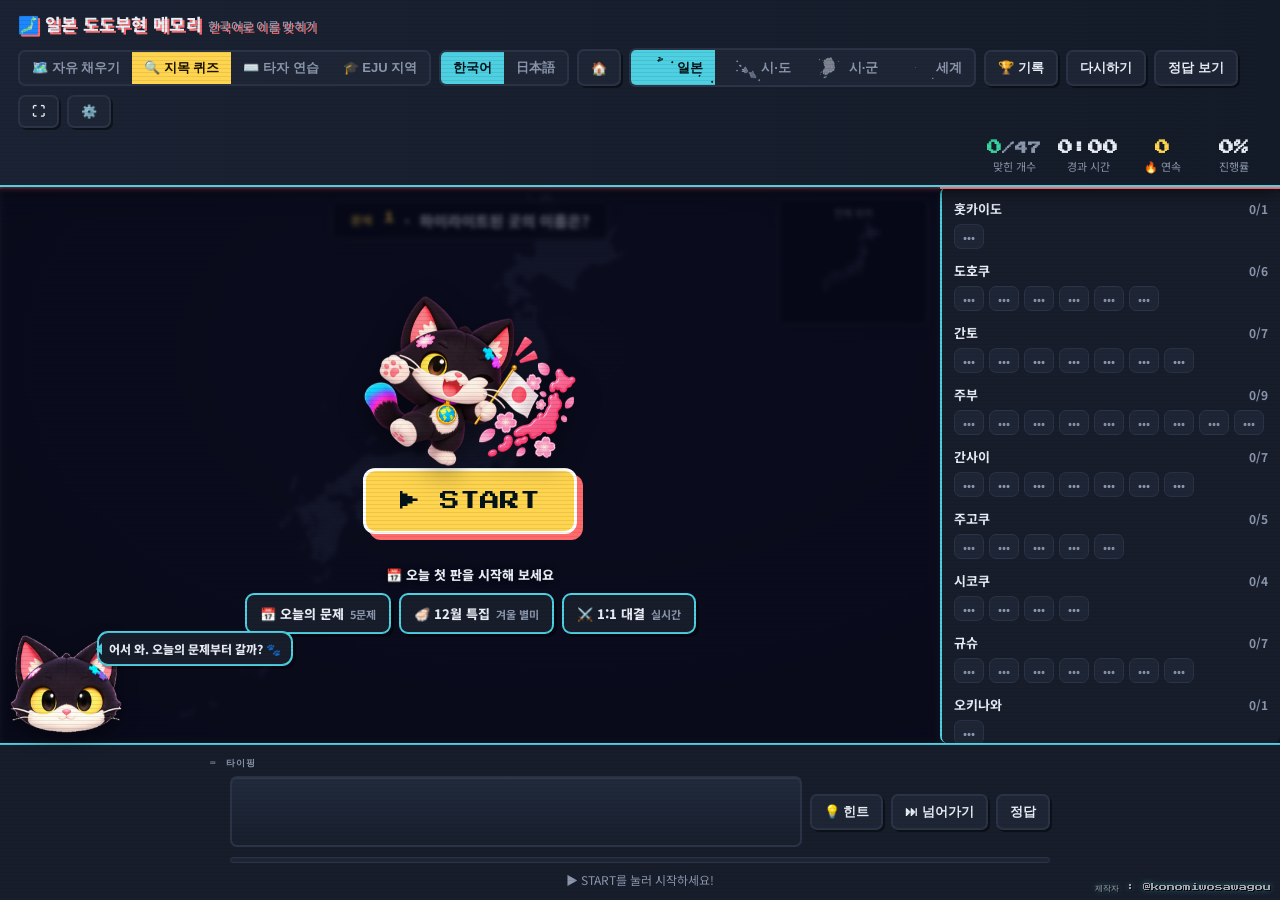
==== arcade.html @ 10490927 "대결 진행도를 경합 게이지로 — 지도 왼쪽에 크게 상대가 어디까지 왔는지 한눈에 들어오게 하고, 쫓길 때 긴장이 느껴지도록 지도 왼쪽 세로 빈 자리에 게이지를 세웠다.  - 막대 " ====
<!DOCTYPE html>
<html lang="ko">
<head>
<meta charset="utf-8">
<meta name="viewport" content="width=device-width, initial-scale=1">
<meta name="description" content="일본 47 도도부현, 한국 시·도 16과 시·군 167, 세계 256개국. 지도에 뜬 지역 이름을 타이핑해서 외우는 아케이드 게임">
<meta property="og:type" content="website">
<meta property="og:site_name" content="GEO ARCADE">
<meta property="og:title" content="GEO ARCADE · 지도 타이핑">
<meta property="og:description" content="일본 47 도도부현, 한국 시·도 16과 시·군 167, 세계 256개국. 지도에 뜬 지역 이름을 타이핑해서 외우는 아케이드 게임">
<meta property="og:url" content="https://snowater121.github.io/for-my-cat/arcade.html">
<meta property="og:image" content="https://snowater121.github.io/for-my-cat/og.png">
<meta property="og:image:width" content="1200">
<meta property="og:image:height" content="630">
<meta name="twitter:card" content="summary_large_image">
<meta name="theme-color" content="#1a0f42">
<link rel="manifest" href="manifest.webmanifest">
<link rel="icon" type="image/png" href="icon-192.png">
<link rel="apple-touch-icon" href="apple-touch-icon.png">
<meta name="apple-mobile-web-app-capable" content="yes">
<meta name="apple-mobile-web-app-title" content="GEO ARCADE">
<title>GEO ARCADE · 지도 타이핑</title>
<link rel="preconnect" href="https://fonts.googleapis.com">
<link rel="preconnect" href="https://fonts.gstatic.com" crossorigin>
<link href="https://fonts.googleapis.com/css2?family=Press+Start+2P&family=VT323&family=Noto+Sans+KR:wght@500;700;900&display=swap" rel="stylesheet">
<style>
:root{ /* light theme (default) */
  --bg1:#eef2f8; --bg2:#dde5f0;
  --headbg1:#ffffff; --headbg2:#e9eff7;
  --panel:#ffffff; --panel2:#eef1f7; --line:#d2dae7;
  --text:#1b2534; --sub:#5f6b7e;
  --accent:#0e9cb5; --ok:#12a578; --miss:#e5484d; --gold:#c98a00;
  --mapbg1:#f3f6fb; --mapbg2:#e6ecf6;
  --unfound:#d0d9e7; --unfoundstroke:#aab6c9;
  --dimfill:#c3cede;
  --missfill:#f3c9cc; --revealfill:#f4e2a8;
  --inputbg1:#ffffff; --inputbg2:#eef2f8;
  --glass:#ffffffd6;
  --ovunfound:#c9d3e2;
}
body.dark{
  --bg1:#1a2540; --bg2:#0f1420;
  --headbg1:#1b2233; --headbg2:#141b28;
  --panel:#171d2b; --panel2:#1e2636; --line:#2b3446;
  --text:#e8edf6; --sub:#8b97ad;
  --accent:#4dd0e1; --ok:#38d39f; --miss:#ff6b6b; --gold:#ffd54f;
  --mapbg1:#141b2b; --mapbg2:#0f1420;
  --unfound:#263042; --unfoundstroke:#3a465c;
  --dimfill:#33405a;
  --missfill:#3a2130; --revealfill:#4a3a12;
  --inputbg1:#212b3d; --inputbg2:#181f2d;
  --glass:#0b0f18cc;
  --ovunfound:#2a3346;
}
body,header,aside,footer,.btn,.seg,#answer,.chip{transition:background-color .25s ease,color .25s ease,border-color .25s ease}
*{box-sizing:border-box}
html,body{margin:0;height:100%}
body{background:radial-gradient(1100px 640px at 82% -12%,var(--bg1),var(--bg2) 60%);color:var(--text);font-family:"Noto Sans KR","Noto Sans JP",-apple-system,BlinkMacSystemFont,"Segoe UI",Roboto,sans-serif;display:flex;flex-direction:column;height:100vh;height:100dvh;overflow:hidden}
header{display:flex;align-items:center;gap:12px;padding:11px 18px;border-bottom:1px solid var(--line);background:linear-gradient(90deg,var(--headbg1),var(--headbg2));flex-wrap:wrap;box-shadow:0 3px 14px #0003;position:relative;z-index:8}
header::after{content:"";position:absolute;left:0;right:0;bottom:-1px;height:1px;background:linear-gradient(90deg,transparent,var(--accent),transparent);opacity:.5}
.brand{font-weight:800;font-size:17px;letter-spacing:.3px}
.brand small{color:var(--sub);font-weight:500;margin-left:6px;font-size:12px}
.stats{display:flex;gap:16px;margin-left:auto;align-items:center;flex-wrap:wrap}
.stat{text-align:center;min-width:56px}
.stat .v{font-size:20px;font-weight:800;font-variant-numeric:tabular-nums;line-height:1}
.stat .l{font-size:11px;color:var(--sub);margin-top:3px}
.stat .v.ok{color:var(--ok)} .stat .v.gold{color:var(--gold)}
.stat.qonly{display:none}
body.quiz .stat.qonly{display:block}
.seg{display:flex;background:var(--panel2);border:1px solid var(--line);border-radius:9px;overflow:hidden}
.seg button{background:transparent;border:0;color:var(--sub);padding:7px 12px;font-size:13px;font-weight:700;cursor:pointer}
.seg button.on{background:var(--accent);color:#04121a}
.seg.mode button.on{background:var(--gold);color:#1a1400}
.tools{display:flex;gap:8px;align-items:center;flex-wrap:wrap}
.btn{background:var(--panel2);border:1px solid var(--line);color:var(--text);padding:7px 12px;border-radius:9px;font-size:13px;font-weight:700;cursor:pointer}
.btn:hover{border-color:var(--accent)}
.btn.danger:hover{border-color:var(--miss);color:var(--miss)}
label.chk{display:flex;align-items:center;gap:6px;font-size:12px;color:var(--sub);cursor:pointer;user-select:none}
body.quiz label.chk{display:none}
main{flex:1;display:flex;min-height:0}
.mapwrap{flex:1.6;position:relative;min-width:0;background:radial-gradient(1200px 700px at 60% 30%,var(--mapbg1),var(--mapbg2))}
svg#map{width:100%;height:100%;display:block}
path.pref{fill:var(--unfound);stroke:var(--unfoundstroke);stroke-width:.6;stroke-linejoin:round;transition:fill .45s ease,opacity .4s ease}
path.pref.found{stroke:#0b0f18;stroke-width:.5}
path.pref.miss{fill:var(--missfill);stroke:#e5484d99}
path.pref.dim{fill:var(--dimfill);opacity:.5}
path.pref.target{fill:var(--gold)!important;stroke:#fff;stroke-width:1.3;opacity:1;animation:tpulse 1.1s ease-in-out infinite}
path.pref.revealed{fill:var(--revealfill);stroke:#c98a0099}
@keyframes tpulse{0%,100%{filter:brightness(1)}50%{filter:brightness(1.45)}}
path.pref.pulse{animation:pop .5s ease}
@keyframes pop{0%{filter:brightness(2.2)}100%{filter:brightness(1)}}
text.lbl{fill:#f4f8ff;font-size:8px;font-weight:700;text-anchor:middle;dominant-baseline:middle;paint-order:stroke;stroke:#0b0f18;stroke-width:1.6px;pointer-events:none;opacity:0}
text.lbl.show{opacity:1}
/* quiz banner */
.qbanner{position:absolute;top:14px;left:50%;transform:translateX(-50%);background:var(--glass);color:var(--text);border:1px solid var(--line);backdrop-filter:blur(4px);padding:8px 18px;border-radius:12px;font-weight:800;font-size:15px;display:none;align-items:center;gap:10px;z-index:5;box-shadow:0 4px 16px #0002}
body.quiz .qbanner{display:flex}
.qbanner .num{color:var(--gold)}
.qhint{position:absolute;bottom:14px;left:50%;transform:translateX(-50%);font-size:13px;color:var(--gold);background:var(--glass);border:1px solid var(--line);padding:5px 12px;border-radius:9px;display:none;z-index:5}
/* overview inset */
.overview{position:absolute;right:12px;top:12px;width:150px;height:126px;background:var(--glass);border:1px solid var(--line);border-radius:10px;padding:5px;display:none;z-index:4;box-shadow:0 4px 16px #0002}
body.quiz .overview{display:block}
.overview .cap{font-size:10px;color:var(--sub);text-align:center;margin-bottom:1px}
svg#ovmap{width:100%;height:104px}
path.ov{stroke:#0b0f18;stroke-width:.5}
aside{flex:.9;min-width:250px;max-width:340px;border-left:1px solid var(--line);background:var(--panel);overflow-y:auto;padding:12px}
.region{margin-bottom:12px}
.region h3{display:flex;align-items:center;gap:8px;margin:0 0 6px;font-size:13px}
.dot{width:11px;height:11px;border-radius:3px;flex:none}
.region .cnt{margin-left:auto;font-size:12px;color:var(--sub);font-variant-numeric:tabular-nums}
.chips{display:flex;flex-wrap:wrap;gap:5px}
.chip{font-size:12px;padding:3px 8px;border-radius:7px;background:var(--panel2);border:1px solid var(--line);color:var(--sub)}
.chip.got{color:#04121a;font-weight:700}
.chip.now{outline:2px solid var(--gold);outline-offset:1px}
footer{border-top:1px solid var(--line);background:var(--panel);padding:12px 18px}
.inbar{display:flex;gap:8px;max-width:820px;margin:0 auto;align-items:center}
#answer{flex:1;background:linear-gradient(180deg,var(--inputbg1),var(--inputbg2));border:2px solid var(--line);border-radius:16px;color:var(--text);font-size:27px;padding:18px 22px;outline:none;font-weight:800;letter-spacing:.5px;caret-color:var(--accent);box-shadow:inset 0 1px 0 #ffffff12;transition:box-shadow .2s,border-color .2s}
#answer::placeholder{color:#5b6a82;font-weight:600}
#answer:focus{border-color:var(--accent);box-shadow:0 0 0 4px #4dd0e130,0 0 30px #4dd0e124,inset 0 1px 0 #ffffff12}
#answer.pop{animation:inpop .12s ease}
@keyframes inpop{50%{transform:scale(1.012)}}
#answer.flash-ok{border-color:var(--ok);box-shadow:0 0 0 3px #38d39f44}
#answer.flash-no{border-color:var(--miss);box-shadow:0 0 0 3px #ff6b6b44;animation:shake .3s}
@keyframes shake{25%{transform:translateX(-5px)}75%{transform:translateX(5px)}}
.qbtns{display:none;gap:8px} body.quiz .qbtns{display:flex}
.progress{height:6px;background:var(--panel2);border-radius:99px;overflow:hidden;margin-top:10px;max-width:820px;margin-left:auto;margin-right:auto}
.progress i{display:block;height:100%;width:0;background:linear-gradient(90deg,var(--accent),var(--ok));transition:width .4s ease}
.hint{max-width:820px;margin:8px auto 0;font-size:12px;color:var(--sub);text-align:center;min-height:16px}
.win{color:var(--ok);font-weight:800}
/* ===================== RESPONSIVE ===================== */
/* 태블릿 / 좁은 가로: 지도 위, 지역 패널 아래로 세로 배치.
   높이를 vh로 고정하지 않고 flex로 나눠 헤더·푸터가 커져도 넘치지 않게 한다. */
@media(max-width:820px){
  main{flex-direction:column}
  .mapwrap{flex:1 1 auto;height:auto;min-height:0}
  aside{flex:0 0 auto;height:24vh;min-height:0;max-width:none;min-width:0;
        border-left:0;border-top:2px solid var(--accent);padding:10px}
  .overview{width:110px;height:96px}
  svg#ovmap{height:74px}
  #answer{font-size:22px;padding:14px 16px}
  #combo{font-size:18px}
  /* 헤더 3단 구성: 제목 / 도구(한 줄 가로 스크롤) / 스탯 */
  .brand{width:100%;order:1}
  .tools{order:2;width:100%;flex-wrap:nowrap;overflow-x:auto;overflow-y:hidden;
         scrollbar-width:none;-webkit-overflow-scrolling:touch}
  .tools::-webkit-scrollbar{display:none}
  .tools>*{flex:0 0 auto}
  .seg button,.btn{white-space:nowrap}
  .stats{order:3;width:100%;margin-left:0;justify-content:space-between;gap:0}
  .stat{min-width:0;flex:1}
}
/* 휴대폰 세로 */
@media(max-width:600px){
  header{padding:7px 10px;gap:6px}
  .brand{font-size:13px;width:100%;order:1;white-space:nowrap;overflow:hidden;text-overflow:ellipsis}
  .brand small{display:none}
  /* 도구는 줄바꿈 대신 가로 스크롤 — 헤더가 화면을 잡아먹지 않도록 */
  .tools{order:2;width:100%;flex-wrap:nowrap;overflow-x:auto;overflow-y:hidden;gap:6px;
         justify-content:flex-start;scrollbar-width:none;-webkit-overflow-scrolling:touch}
  .tools::-webkit-scrollbar{display:none}
  .tools>*{flex:0 0 auto}
  .seg button{padding:6px 9px;font-size:11.5px;white-space:nowrap}
  .btn{padding:6px 9px;font-size:12px;white-space:nowrap}
  .stats{order:3;width:100%;gap:0;justify-content:space-between;margin-left:0}
  .stat{min-width:0;flex:1}
  .stat .v{font-size:12px}
  .stat .l{font-size:9px}
  .settings{width:min(84vw,240px)}
  aside{height:20vh;padding:8px}
  .region{margin-bottom:8px}
  .region h3{font-size:11px}
  .chip{font-size:10.5px;padding:2px 6px}
  /* 문제 배너: 폭을 다 쓰고 가운데 정렬 */
  .qbanner{left:8px;right:8px;top:8px;transform:none;justify-content:center;text-align:center;
           flex-wrap:wrap;gap:5px;font-size:12px;padding:6px 10px;border-radius:9px}
  .qbanner .num{font-size:9px}
  .qhint{font-size:11px}
  /* 미니맵을 좌하단으로 — 위쪽 배너와 겹치지 않게 */
  .overview{width:84px;height:74px;top:auto;bottom:8px;left:8px;right:auto;padding:3px}
  .overview .cap{font-size:8px}
  svg#ovmap{height:56px}
  body.eju .overview{display:none}
  /* 입력줄: 입력칸 한 줄 + 버튼 한 줄. 버튼이 글자 단위로 쪼개지던 문제를 막는다 */
  footer{padding:9px 10px 20px}   /* 하단 여백은 제작자 워터마크 자리 */
  .inbar{flex-wrap:wrap;gap:7px}
  #answer{flex:1 1 100%;font-size:19px;padding:12px 14px;border-radius:12px}
  .qbtns{width:100%;gap:6px}
  .qbtns .btn{flex:1 1 0;min-width:0;white-space:nowrap;text-align:center;padding:10px 4px;font-size:12px}
  .typetarget{font-size:22px;padding:9px 12px;min-height:44px}
  .startbtn{font-size:15px;padding:14px 20px}
  .countdown{font-size:clamp(38px,15vw,58px)}
  .credit{font-size:6px}
  .typinglabel{display:none}
  /* EJU·특산물 모드: 단서 카드가 지도 아래를 덮으므로 지역 패널을 접어 지도에 자리를 준다.
     패널이 있으면 확대된 목표 지역이 카드 뒤로 숨고 세 번째 단서가 잘렸다. */
  body.eju aside{display:none}
  .ejucard{max-height:48%;width:calc(100% - 16px);padding:10px 12px;bottom:8px}
  .ejucard .cat{margin-bottom:8px}
  .ejucard ul{gap:6px}
  .ejucard li{font-size:13.5px}
  .ejucard .qname h2{font-size:22px}
  .opt{font-size:13.5px;padding:9px 11px}
}
/* 아주 좁은 화면 */
@media(max-width:380px){
  .stat .v{font-size:11px}
  .qbtns .btn{font-size:11px;padding:9px 2px}
  #answer{font-size:17px}
  .seg button{padding:6px 7px;font-size:11px}
}
/* 휴대폰 가로: 세로 공간이 귀하므로 다시 좌우 배치하고 헤더를 최소화 */
@media(max-height:520px) and (orientation:landscape){
  main{flex-direction:row}
  .mapwrap{flex:1.5;height:auto}
  aside{flex:.9;height:auto;max-height:none;max-width:220px;min-width:0;
        border-top:0;border-left:2px solid var(--accent)}
  /* 헤더를 한 줄로 눌러 담는다 — 세로 375px에서 헤더가 화면의 1/3을 먹던 문제 */
  header{padding:5px 10px;gap:8px;flex-wrap:nowrap}
  .brand{display:none}
  .tools{flex:1 1 auto;min-width:0;flex-wrap:nowrap;overflow-x:auto;overflow-y:hidden;
         gap:5px;scrollbar-width:none;-webkit-overflow-scrolling:touch}
  .tools::-webkit-scrollbar{display:none}
  .tools>*{flex:0 0 auto}
  .seg button{padding:5px 8px;font-size:11px;white-space:nowrap}
  .btn{padding:5px 8px;font-size:11px;white-space:nowrap}
  .stats{flex:0 0 auto;width:auto;margin-left:0;gap:9px;flex-wrap:nowrap}
  .stat{min-width:42px}
  .stat .v{font-size:12px}
  .stat .l{font-size:9px}
  .typinglabel{display:none}
  footer{padding:6px 10px 8px}
  .inbar{flex-wrap:nowrap}
  #answer{flex:1;font-size:17px;padding:9px 12px}
  .qbtns{width:auto}
  .progress{margin-top:6px}
  .hint{margin-top:5px;font-size:11px}
  .startbtn{font-size:14px;padding:11px 18px}
  .overview{width:78px;height:68px}
  svg#ovmap{height:50px}
}
/* ---- design + fx ---- */
.typingstage{max-width:860px;margin:0 auto;position:relative}
.typinglabel{max-width:860px;margin:0 auto 6px;font-size:11px;letter-spacing:2px;color:var(--sub);text-transform:uppercase;font-weight:700}
.progress i{box-shadow:0 0 12px #4dd0e155}
#fx{position:absolute;inset:0;pointer-events:none;overflow:hidden;z-index:6}
.float{position:absolute;transform:translate(-50%,-50%);font-weight:800;font-size:16px;text-shadow:0 2px 6px #000,0 0 10px #0008;animation:floatup 1.05s ease-out forwards;white-space:nowrap}
@keyframes floatup{0%{opacity:0;transform:translate(-50%,-30%) scale(.7)}20%{opacity:1}100%{opacity:0;transform:translate(-50%,-165%) scale(1.12)}}
.dot{position:absolute;width:7px;height:7px;border-radius:50%;transform:translate(-50%,-50%);animation:burstfx .65s ease-out forwards}
@keyframes burstfx{0%{opacity:1;transform:translate(-50%,-50%) scale(1)}100%{opacity:0;transform:translate(calc(-50% + var(--dx)),calc(-50% + var(--dy))) scale(.4)}}
.confetti{position:absolute;top:-16px;width:8px;height:12px;border-radius:2px;z-index:7;animation:fall linear forwards}
@keyframes fall{to{transform:translateY(var(--fall)) rotate(var(--rot));opacity:.25}}
#combo{position:absolute;top:54px;left:50%;transform:translateX(-50%);font-weight:900;font-size:24px;color:var(--gold);text-shadow:0 2px 10px #000,0 0 20px #ffd54f99;opacity:0;pointer-events:none;z-index:7}
#combo.show{animation:comboPop .85s ease-out}
@keyframes comboPop{0%{opacity:0;transform:translateX(-50%) scale(.5)}22%{opacity:1;transform:translateX(-50%) scale(1.18)}100%{opacity:0;transform:translateX(-50%) scale(1)}}
.chip{transition:transform .12s ease}
.chip.got{transform:scale(1.02)}
#soundbtn.off{color:var(--sub);opacity:.7}
a.btn{text-decoration:none;display:inline-flex;align-items:center;gap:4px}
#switchbtn{border-color:var(--accent);color:var(--accent)}
/* ---- typing-practice mode ---- */
.typetarget{display:none;justify-content:center;flex-wrap:wrap;gap:1px;font-size:34px;font-weight:800;letter-spacing:2px;margin:0 auto 12px;padding:12px 18px;min-height:60px;align-items:center;background:var(--panel2);border:2px dashed var(--line);border-radius:14px;max-width:860px}
body.type .typetarget{display:flex}
.tc{color:var(--sub);opacity:.5;transition:color .08s}
.tc.done{color:var(--ok);opacity:1}
.tc.wrong{color:var(--miss);opacity:1;text-decoration:underline}
.tc.cur{opacity:1;color:var(--text);box-shadow:inset 0 -4px 0 var(--accent);border-radius:3px}
body.type .qbanner{display:flex}
body.type .overview{display:block}
body.type .qbtns{display:flex}
body.type #hintbtn,body.type #revealbtn{display:none}
body.type label.chk{display:none}
body.type .stat.qonly{display:block}
/* ---- EJU mode ---- */
.ejudironly{display:none}
body.eju .ejudironly{display:flex}
.ejucard{position:absolute;left:50%;bottom:16px;transform:translateX(-50%);max-width:620px;width:calc(100% - 44px);max-height:52%;overflow:auto;background:var(--glass);border:1px solid var(--line);border-radius:16px;padding:16px 20px;box-shadow:0 12px 44px #0005;display:none;z-index:6;backdrop-filter:blur(7px)}
body.eju .ejucard{display:block}
.ejucard .cat{display:inline-block;font-size:12px;font-weight:800;letter-spacing:1px;color:#fff;background:var(--accent);padding:4px 12px;border-radius:20px;margin-bottom:12px}
.ejucard ul{margin:0;padding:0;list-style:none;display:flex;flex-direction:column;gap:9px}
.ejucard li{font-size:16px;line-height:1.5;font-weight:600;display:flex;gap:9px;color:var(--text)}
.ejucard li .ic{flex:none;color:var(--accent);font-weight:900}
.ejucard .q{margin-top:12px;font-size:13px;color:var(--accent);font-weight:800}
/* variant B: choose feature */
.ejucard .qname h2{margin:.1em 0;font-size:30px;font-weight:900}
.ejucard .qsub{font-size:12px;color:var(--sub);font-weight:600}
.choices{display:flex;flex-direction:column;gap:8px;margin-top:12px}
.opt{text-align:left;background:var(--panel2);border:1px solid var(--line);color:var(--text);padding:11px 14px;border-radius:11px;font-size:15px;font-weight:600;cursor:pointer;line-height:1.45}
.opt:hover{border-color:var(--accent)}
.opt.right{background:var(--ok);color:#04121a;border-color:var(--ok)}
.opt.wrong{background:#ff6b6b22;border-color:var(--miss);color:var(--miss);opacity:.65;cursor:default}
body.eju .qbanner{display:flex}
body.eju .overview{display:block}
body.eju .qbtns{display:flex}
body.eju label.chk{display:none}
body.eju .stat.qonly{display:block}
body.ejufeat #answer, body.ejufeat .typinglabel{display:none}
body.ejufeat #hintbtn, body.ejufeat #revealbtn{display:none}
/* ===================== ARCADE SKIN ===================== */
.stat .v,#combo,.win,.qbanner .num,.credit,.typinglabel{font-family:"Press Start 2P",ui-monospace,monospace}
.stat .v{font-size:15px;letter-spacing:0}
.typinglabel{font-size:9px;letter-spacing:1px}
.brand{text-shadow:2px 2px 0 var(--miss)}
.btn,.seg,#answer,aside,.qbanner,.overview,.ejucard,.chip,.opt{border-radius:7px}
.btn{border-width:2px;box-shadow:2px 2px 0 #0007;transition:transform .08s,box-shadow .08s,border-color .2s,background-color .2s,color .2s}
.btn:active{transform:translate(2px,2px);box-shadow:none}
.seg{border-width:2px}
a.btn:active{transform:translate(2px,2px)}
header{border-bottom:2px solid var(--accent);box-shadow:0 2px 0 var(--miss),0 6px 16px #0008}
aside{border-left:2px solid var(--accent)}
footer{border-top:2px solid var(--accent)}
#answer{border-width:2px}
.progress{border:1px solid var(--line)}
.progress i{box-shadow:0 0 10px var(--accent)}
#combo{text-shadow:2px 2px 0 #000,0 0 16px var(--gold)}
.win{font-size:12px}
.mapwrap{box-shadow:inset 0 0 0 2px #ffffff12}
.qbanner .num{font-size:11px}
/* CRT scanlines over whole screen — subtle (light) / a bit stronger (dark) */
body::after{content:"";position:fixed;inset:0;z-index:60;pointer-events:none;opacity:.6;
  background:repeating-linear-gradient(0deg,#0000 0 3px,#0000000a 3px 4px);mix-blend-mode:multiply}
body.dark::after{opacity:1;background:repeating-linear-gradient(0deg,#0000 0 3px,#00000014 3px 4px)}
/* maker credit, bottom-right */
.credit{position:fixed;right:9px;bottom:7px;z-index:70;font-size:8px;line-height:1.4;color:#fff;opacity:.6;
  text-shadow:1px 1px 0 #000,0 0 6px var(--accent);pointer-events:none}
@media(max-width:560px){.credit{font-size:7px;opacity:.5}}
/* light (day) = clean white arcade: softer shadows, gentler frame */
body:not(.dark) .btn{box-shadow:2px 2px 0 #00000018}
body:not(.dark) header{box-shadow:0 2px 0 var(--miss),0 4px 12px #0000000f}
body:not(.dark) .mapwrap{box-shadow:inset 0 0 0 2px #0000000d}
body:not(.dark) #combo{text-shadow:2px 2px 0 #fff,0 0 14px var(--gold)}
body:not(.dark) .credit{color:#1b2534;opacity:.5;text-shadow:1px 1px 0 #fff}
/* settings (gear) panel */
.gearwrap{position:relative}
.settings{position:absolute;top:calc(100% + 8px);right:0;z-index:95;width:230px;background:var(--panel);border:2px solid var(--accent);border-radius:10px;box-shadow:4px 4px 0 #0007;padding:9px;display:none;flex-direction:column;gap:7px}
.settings.open{display:flex}
.settitle{font-family:"Press Start 2P",monospace;font-size:8px;color:var(--accent);padding:2px 2px 6px;border-bottom:1px dashed var(--line);letter-spacing:0}
.settrow{display:flex;align-items:center;justify-content:space-between;gap:10px;font-size:12px;font-weight:700;color:var(--text);padding:2px 2px}
.settrow .btn{padding:5px 9px}
.tgl{border:2px solid var(--accent);background:var(--accent);color:#04121a;font-weight:800;font-size:11px;padding:5px 12px;border-radius:7px;cursor:pointer;min-width:48px;box-shadow:2px 2px 0 #0006;transition:transform .08s,box-shadow .08s}
.tgl:active{transform:translate(2px,2px);box-shadow:none}
.tgl.off{background:transparent;color:var(--sub);border-color:var(--line)}
.settings label.chk{display:flex !important;transform:scale(1.25);margin-right:6px}
.setlinks{display:flex;gap:14px;padding:8px 2px 2px;border-top:1px dashed var(--line);font-size:12px;font-weight:700}
.setlinks a{color:var(--sub);text-underline-offset:3px;padding:4px 0}
.setlinks a:hover,.setlinks a:focus-visible{color:var(--text)}
body.nocrt::after{display:none !important}
/* ===== 데이터셋 성격: 조밀한 지도는 라벨 축소, EJU 단서가 없으면 EJU 모드 숨김 ===== */
body.dense text.lbl{font-size:6px}
body.noeju #mode button[data-m="eju"]{display:none}
/* ===== 기록·랭킹 패널 ===== */
.recwrap{position:fixed;inset:0;z-index:120;display:none;align-items:center;justify-content:center;padding:14px;
  background:rgba(6,4,22,.72);backdrop-filter:blur(3px)}
body:not(.dark) .recwrap{background:rgba(226,233,243,.8)}
body.recopen .recwrap{display:flex}
.recbox{width:min(720px,100%);max-height:min(86dvh,720px);display:flex;flex-direction:column;
  background:var(--panel);border:3px solid var(--accent);border-radius:12px;box-shadow:7px 7px 0 var(--miss);overflow:hidden}
.rechead{display:flex;align-items:center;gap:10px;flex-wrap:wrap;padding:13px 16px;border-bottom:2px solid var(--line);
  background:linear-gradient(90deg,var(--headbg1),var(--headbg2))}
.rechead h2{font-family:"Press Start 2P",monospace;font-size:12px;margin:0;color:var(--accent);letter-spacing:0}
.rechead .sp{flex:1}
.namebox{display:flex;align-items:center;gap:6px}
.namebox input{width:130px;background:var(--inputbg1);border:2px solid var(--line);border-radius:7px;color:var(--text);
  padding:6px 9px;font-family:var(--kr,"Noto Sans KR"),sans-serif;font-size:13px;font-weight:700}
.namebox input:focus{outline:none;border-color:var(--accent)}
.rectabs{display:flex;gap:0;border-bottom:2px solid var(--line);background:var(--panel2)}
.rectabs button{flex:1;background:none;border:none;border-bottom:3px solid transparent;color:var(--sub);
  font-family:var(--kr,"Noto Sans KR"),sans-serif;font-weight:800;font-size:13px;padding:11px 6px;cursor:pointer}
.rectabs button.on{color:var(--accent);border-bottom-color:var(--accent);background:var(--panel)}
.recbody{padding:15px 17px;overflow:auto;flex:1;min-height:120px}
.recpane{display:none}.recpane.on{display:block}
.rectable{width:100%;border-collapse:collapse;font-size:14px}
.rectable th{text-align:left;font-family:"Press Start 2P",monospace;font-size:8px;letter-spacing:1px;color:var(--sub);
  font-weight:400;padding:0 9px 8px;border-bottom:1px dashed var(--line)}
.rectable td{padding:9px;border-bottom:1px solid var(--line);font-weight:700;color:var(--text)}
.rectable tr:last-child td{border-bottom:none}
.rectable .t{font-family:"Press Start 2P",monospace;font-size:11px;color:var(--accent);font-variant-numeric:tabular-nums}
.rectable .who{color:var(--sub);font-weight:800}
.rectable tr.me td{background:var(--panel2)}
.rectable tr.me .who{color:var(--gold)}
.rk{font-family:"Press Start 2P",monospace;font-size:10px;width:34px;color:var(--sub)}
.rk.g1{color:#e8b923}.rk.g2{color:#9aa8bd}.rk.g3{color:#c07a3e}
.recgrid{display:grid;grid-template-columns:repeat(auto-fit,minmax(130px,1fr));gap:11px}
.reccard{background:var(--panel2);border:2px solid var(--line);border-radius:9px;padding:12px 13px}
.reccard .k{font-size:11px;font-weight:800;color:var(--sub);margin-bottom:6px}
.reccard .n{font-family:"Press Start 2P",monospace;font-size:15px;color:var(--accent);font-variant-numeric:tabular-nums}
.missrow{display:flex;align-items:center;gap:10px;padding:8px 2px;border-bottom:1px solid var(--line)}
.missrow:last-child{border-bottom:none}
.missrow .nm{flex:1;font-weight:800;font-size:14px}
.missrow .rg{font-size:11px;color:var(--sub);font-weight:700}
.missbar{width:96px;height:9px;border-radius:5px;background:var(--panel2);border:1px solid var(--line);overflow:hidden}
.missbar i{display:block;height:100%;background:var(--miss)}
.missrow .ct{font-family:"Press Start 2P",monospace;font-size:9px;color:var(--miss);width:30px;text-align:right}
.recempty{color:var(--sub);font-size:13px;font-weight:700;text-align:center;padding:26px 10px;line-height:1.7}
.recfoot{padding:9px 16px;border-top:2px solid var(--line);font-size:11px;color:var(--sub);font-weight:700;
  display:flex;align-items:center;gap:8px;flex-wrap:wrap;background:var(--panel2)}
.syncdot{width:8px;height:8px;border-radius:50%;background:var(--sub);flex:none}
.syncdot.on{background:var(--ok);box-shadow:0 0 7px var(--ok)}
/* 시작 화면의 최고 기록 스트립 */
.beststrip{display:flex;gap:9px;flex-wrap:wrap;justify-content:center;max-width:520px}
.beststrip .bs{background:var(--glass);border:2px solid var(--line);border-radius:8px;padding:7px 11px;
  font-size:11px;font-weight:800;color:var(--sub);display:flex;align-items:center;gap:7px}
.beststrip .bs b{font-family:"Press Start 2P",monospace;font-size:10px;color:var(--accent);font-variant-numeric:tabular-nums}
@media(max-width:600px){
  .recbox{border-width:2px;box-shadow:4px 4px 0 var(--miss)}
  .rechead h2{font-size:10px}
  .recbody{padding:12px}
  .rectable{font-size:13px}
  .namebox input{width:104px}
}
/* ===== CRT 전원 켜짐 인트로 ===== */
#crton{position:fixed;inset:0;z-index:9999;pointer-events:none;overflow:hidden}
#crton .bar{position:absolute;left:0;right:0;height:51%;background:#000}
#crton .bar.top{top:0;transform-origin:top;animation:crtBar 1.15s cubic-bezier(.7,0,.25,1) forwards}
#crton .bar.bot{bottom:0;transform-origin:bottom;animation:crtBar 1.15s cubic-bezier(.7,0,.25,1) forwards}
@keyframes crtBar{0%,18%{transform:scaleY(1)}52%{transform:scaleY(0)}100%{transform:scaleY(0)}}
#crton .seam{position:absolute;top:50%;left:50%;right:50%;height:3px;transform:translateY(-50%);background:#fff;
  box-shadow:0 0 22px 6px #fff,0 0 60px 12px #bfefff;animation:crtSeam 1.15s ease-out forwards}
@keyframes crtSeam{0%{left:50%;right:50%;opacity:0;height:3px}9%{left:0;right:0;opacity:1;height:3px}18%{opacity:1;height:3px}33%{opacity:1;height:100%}45%{opacity:0;height:100%}100%{opacity:0}}
#crton .noise{position:absolute;inset:0;mix-blend-mode:screen;opacity:0;
  background-image:url("data:image/svg+xml,%3Csvg xmlns='http://www.w3.org/2000/svg' width='140' height='140'%3E%3Cfilter id='n'%3E%3CfeTurbulence type='fractalNoise' baseFrequency='0.85' numOctaves='2' stitchTiles='stitch'/%3E%3C/filter%3E%3Crect width='100%25' height='100%25' filter='url(%23n)'/%3E%3C/svg%3E");
  animation:crtNoiseOp 1.15s steps(1) forwards, crtNoiseMv .11s steps(4) infinite}
@keyframes crtNoiseOp{0%,28%{opacity:0}33%{opacity:.55}42%{opacity:.2}50%{opacity:.45}60%{opacity:.12}72%{opacity:.3}85%{opacity:.05}100%{opacity:0}}
@keyframes crtNoiseMv{0%{background-position:0 0}25%{background-position:40px -30px}50%{background-position:-25px 20px}75%{background-position:15px 35px}100%{background-position:-40px -10px}}
body.crtboot header,body.crtboot main,body.crtboot footer{animation:crtWrap 1.15s ease-out}
@keyframes crtWrap{0%,28%{opacity:0;filter:brightness(3)}38%{opacity:1;filter:brightness(2.2) contrast(1.3)}42%{transform:translateX(-6px);filter:contrast(1.5) hue-rotate(12deg)}45%{transform:translateX(5px)}48%{transform:translateX(-2px);filter:contrast(1.2)}51%{transform:translateX(0)}100%{opacity:1;filter:none}}
body.crtdone #crton{display:none}
@media(prefers-reduced-motion:reduce){
  #crton{display:none}
  body.crtboot header,body.crtboot main,body.crtboot footer{animation:none}
}
/* ===================== MAPICON — 맵 선택 버튼의 지도 썸네일 ===================== */
#dset button{display:inline-flex;align-items:center;gap:6px}
.dsmap{width:28px;height:21px;display:block;flex:0 0 auto;overflow:visible}
.dsmap path{fill:currentColor;fill-opacity:.6;stroke:currentColor;stroke-opacity:1;
  stroke-linejoin:round;stroke-linecap:round}
/* 고른 칸은 배경이 금색이라 진하게 눌러 준다 */
#dset button.on .dsmap path{fill-opacity:.5}

@media(max-width:900px){ .dsmap{width:23px;height:17px} }
@media(max-width:600px){ .dsmap{width:20px;height:15px} #dset button{gap:4px} }

/* 고른 지도에 맞는 고양이 그림 (시작 화면) */
/* 시작 화면은 지도 위에 얹히는 칸이라 세로가 넉넉하지 않다 — 화면 높이에 맞춰 줄인다.
   안 그러면 START 버튼을 밀어내고 머리말까지 비집고 올라간다. */
.mapart{height:min(170px,19vh);width:auto;max-width:38vw;object-fit:contain;display:block;margin:0 0 -8px;
  opacity:0;transform:translateY(8px) scale(.94);transition:opacity .35s,transform .35s;
  filter:drop-shadow(0 8px 14px rgba(0,0,0,.45));pointer-events:none}
.mapart.on{opacity:1;transform:none}
body:not(.dark) .mapart{filter:drop-shadow(0 6px 12px rgba(24,32,54,.25))}
/* 지도 칸이 낮을 때 — mapicon.js 가 재서 붙인다 */
.mapart.tiny{height:min(104px,13vh)}
.mapart.gone{display:none}
@media(max-width:600px){ .mapart{height:min(120px,15vh);max-width:44vw} }
@media(max-height:560px){ .mapart{display:none} }
@media(prefers-reduced-motion:reduce){ .mapart{transition:none} }

/* ===================== MASCOT — 고양이 역장 =====================
   원본 PNG(mascot/*.png)를 상태별로 겹쳐 두고 하나만 보여 준다.
   움직임은 CSS로만 준다 — 그림 자체는 건드리지 않는다. */

.mas{position:relative;width:96px;flex:0 0 auto;user-select:none;pointer-events:none}
.mas.off{display:none}
.mas-fig{width:100%;transform-origin:50% 92%;
  filter:drop-shadow(0 6px 10px rgba(0,0,0,.45))}
body:not(.dark) .mas-fig{filter:drop-shadow(0 5px 8px rgba(24,32,54,.25))}
.mas-fig img{display:block;width:100%;height:auto}

/* 게임 화면: 지도 왼쪽 아래에 선다 */
.mas-stage{position:absolute;left:10px;bottom:10px;width:112px;z-index:11}

/* ---- 표정 전환 (data-e) ---- */
.mas .s{display:none}
.mas[data-e="base"] .s-base,
.mas[data-e="happy"] .s-happy,
.mas[data-e="combo"] .s-combo,
.mas[data-e="wink"] .s-wink,
.mas[data-e="focus"] .s-focus,
.mas[data-e="surprise"] .s-surprise,
.mas[data-e="panic"] .s-panic{display:block}
.mas.full .s{display:block}            /* 전신 컷은 한 장뿐 */

/* ---- 동작 (data-p) ---- */
.mas[data-p="idle"] .mas-fig{animation:masBob 3.4s ease-in-out infinite}
.mas[data-p="jump"] .mas-fig{animation:masJump .62s cubic-bezier(.3,1.5,.5,1)}
.mas[data-p="hop"] .mas-fig{animation:masHop .5s ease-out}
.mas[data-p="spin"] .mas-fig{animation:masSpin .8s ease-in-out}
.mas[data-p="shake"] .mas-fig{animation:masShake .5s ease-in-out}
.mas[data-p="point"] .mas-fig{animation:masPoint .9s ease-in-out}
.mas[data-p="stamp"] .mas-fig{animation:masStamp .8s ease-in}

@keyframes masBob{0%,100%{transform:translateY(0) scaleY(1)}50%{transform:translateY(-3px) scaleY(1.015)}}
@keyframes masJump{0%{transform:translateY(0) scaleY(.92) scaleX(1.06)}
  35%{transform:translateY(-22px) scaleY(1.08) scaleX(.95)}
  70%{transform:translateY(0) scaleY(.94) scaleX(1.05)}100%{transform:none}}
@keyframes masHop{0%{transform:translateY(0)}45%{transform:translateY(-10px)}100%{transform:translateY(0)}}
@keyframes masSpin{0%{transform:translateY(0) rotate(0)}
  40%{transform:translateY(-20px) rotate(200deg)}
  75%{transform:translateY(0) rotate(360deg) scaleY(.94)}100%{transform:none}}
@keyframes masShake{0%,100%{transform:translateX(0) rotate(0)}
  20%{transform:translateX(-6px) rotate(-5deg)}45%{transform:translateX(6px) rotate(5deg)}
  70%{transform:translateX(-4px) rotate(-3deg)}}
@keyframes masPoint{0%,100%{transform:rotate(0)}30%,70%{transform:rotate(-8deg) translateY(-4px)}}
@keyframes masStamp{0%{transform:none}
  35%,60%{transform:translateY(-13px) rotate(-6deg)}
  80%{transform:translateY(5px) scaleY(.93) rotate(2deg)}100%{transform:none}}

/* ---- 말풍선 ---- */
.mas-say{position:absolute;left:78%;bottom:68%;width:max-content;min-width:104px;max-width:210px;
  background:var(--panel);border:2px solid var(--accent);border-radius:11px;padding:7px 10px;
  font-size:12px;font-weight:800;line-height:1.45;color:var(--text);box-shadow:3px 3px 0 rgba(0,0,0,.28);
  opacity:0;transform:translateY(6px) scale(.92);transform-origin:0 100%;transition:opacity .2s,transform .2s;z-index:2}
.mas-say.on{opacity:1;transform:none}
.mas-say::after{content:"";position:absolute;left:-9px;bottom:9px;width:0;height:0;
  border:6px solid transparent;border-right-color:var(--accent)}
.mas-say b{color:var(--gold)}
/* 오른쪽 끝에 세울 때는 말풍선을 왼쪽으로 */
.mas.sayleft .mas-say{left:auto;right:78%;transform-origin:100% 100%}
.mas.sayleft .mas-say::after{left:auto;right:-9px;border-right-color:transparent;border-left-color:var(--accent)}

/* ---- 역 스탬프 ----
   잉크색은 color 로 내려보낸다 (도장 SVG가 currentColor를 쓴다).
   밤 화면에서는 같은 주홍이 가라앉아 보여서 한 단계 밝게 쓴다. */
.mas-stamp,.gstamp.on .sc{color:#d9452f}
body.dark .mas-stamp,body.dark .gstamp.on .sc{color:#ff6e50}
.mas-stamp{width:124px;margin:0 auto;position:relative;opacity:0}
.mas-stamp.on{opacity:1}
.mas-stamp-svg{display:block;width:100%;height:auto}
.mas-stamp-t{font-family:"Noto Sans KR",sans-serif;font-size:9px;font-weight:700;letter-spacing:2px}
.mas-stamp-m{font-family:"Noto Sans KR",sans-serif;font-size:17px;font-weight:900;letter-spacing:1px}
.mas-stamp-s{font-family:"Noto Sans KR",sans-serif;font-size:9px;font-weight:700}
.mas-stamp.hit{animation:masPress .5s cubic-bezier(.2,1.4,.4,1) both}
@keyframes masPress{0%{opacity:0;transform:scale(2.4) rotate(-20deg)}
  55%{opacity:1;transform:scale(.94) rotate(-7deg)}
  70%{transform:scale(1.03) rotate(-5deg)}100%{opacity:1;transform:scale(1) rotate(-6deg)}}

/* 결과 창 안에서 고양이와 스탬프를 나란히 */
.masresult{display:flex;align-items:center;justify-content:center;gap:2px;width:100%;margin:2px 0 4px}
.masresult .mas{width:104px}
.masresult .mas-say{display:none}

/* 칭호 — 스탬프 수첩에서 가장 어려운 걸 딴 것이 따라온다 */
.gtitle{font-size:12.5px;font-weight:800;color:var(--sub)}
.gtitle b{color:var(--gold);font-size:13.5px}

/* ---- 스탬프 수첩 (업적 탭) ---- */
.gstampbook{display:grid;grid-template-columns:repeat(auto-fill,minmax(104px,1fr));gap:12px}
.gstamp{text-align:center}
.gstamp .sc{position:relative;width:88px;height:88px;margin:0 auto 6px;border-radius:50%;
  display:flex;align-items:center;justify-content:center;font-size:30px;
  border:2px dashed var(--sub);background:var(--panel2);opacity:.42;filter:grayscale(1)}
.gstamp.on .sc{border:none;background:none;opacity:1;filter:none;transform:rotate(-6deg)}
.gstamp.on .sc svg{width:100%;height:100%}
.gstamp b{display:block;font-size:12px;color:var(--text)}
.gstamp small{display:block;font-size:10.5px;color:var(--sub);font-weight:600;line-height:1.35;margin-top:2px}
.gstamp:not(.on) b{color:var(--sub)}
.gstampnote{font-size:12px;font-weight:800;color:var(--sub);margin-bottom:12px;display:flex;align-items:center;gap:8px}
.gstampnote .bar{flex:1;height:7px;border-radius:5px;background:var(--panel2);border:1px solid var(--line);overflow:hidden}
.gstampnote .bar i{display:block;height:100%;background:linear-gradient(90deg,var(--accent),var(--gold))}

/* ---- 좁은 화면 ---- */
@media(max-width:820px){ .mas-stage{width:88px;left:6px;bottom:4px} .mas-say{font-size:11px;max-width:150px} }
/* 좁은 화면에서는 '전체 위치' 미니맵이 왼쪽 아래로 내려온다 — 고양이는 오른쪽으로 비킨다 */
@media(max-width:600px){ .mas-stage{width:66px;left:auto;right:10px} .mas-stage .mas-say{display:none}
  .masresult .mas{width:80px} .mas-stamp{width:104px}
  .gstampbook{grid-template-columns:repeat(auto-fill,minmax(88px,1fr));gap:10px}
  .gstamp .sc{width:72px;height:72px;font-size:24px} }
@media(max-height:520px) and (orientation:landscape){ .mas-stage{display:none} }

@media(prefers-reduced-motion:reduce){
  .mas-fig{animation:none!important}
  .mas-stamp.hit{animation:none}
  .mas-say{transition:none}
}

/* ===================== GROWTH — 공유·재방문 기능 =====================
   시작 화면(오늘의 문제·연속 공부·특집), 결과 창(공유·이미지·도전장), 업적, 토스트 */

/* 시작 화면 부가 영역 */
.gstart{display:flex;flex-direction:column;align-items:center;gap:9px;max-width:560px;padding:0 12px}
.gstreak{font-size:13px;font-weight:800;color:var(--text);text-shadow:0 1px 6px #0008}
.gstreak b{font-family:"Press Start 2P",monospace;font-size:11px;color:var(--gold)}
body:not(.dark) .gstreak{text-shadow:none}
.gbtns{display:flex;gap:8px;flex-wrap:wrap;justify-content:center}
.gbtn{font:inherit;font-size:13px;font-weight:800;color:var(--text);background:var(--panel);border:2px solid var(--accent);
  border-radius:9px;padding:9px 13px;cursor:pointer;box-shadow:3px 3px 0 #0007;display:inline-flex;align-items:center;gap:6px}
.gbtn:hover{filter:brightness(1.12)}
.gbtn:active{transform:translate(2px,2px);box-shadow:1px 1px 0 #0007}
.gbtn:focus-visible,.gact button:focus-visible{outline:3px solid var(--gold);outline-offset:2px}
.gbtn.done{border-color:var(--ok)}
.gbtn small{font-weight:700;color:var(--sub);font-size:11px}
.gbanner{display:flex;align-items:center;gap:10px;flex-wrap:wrap;justify-content:center;text-align:center;
  background:var(--panel);border:2px dashed var(--gold);border-radius:10px;padding:9px 12px;font-size:13px;font-weight:800;color:var(--text)}
.gbanner .gsub{display:block;font-size:11px;color:var(--sub);font-weight:700;margin-top:2px}
.gbanner button{font:inherit;font-size:11px;font-weight:800;background:none;border:1px solid var(--line);color:var(--sub);
  border-radius:7px;padding:4px 8px;cursor:pointer}

/* 결과 창 */
.gwrap{position:fixed;inset:0;z-index:125;display:none;align-items:center;justify-content:center;padding:14px;
  background:rgba(6,4,22,.74);backdrop-filter:blur(3px)}
body:not(.dark) .gwrap{background:rgba(226,233,243,.82)}
.gwrap.open{display:flex}
.gbox{width:min(460px,100%);max-height:min(90dvh,760px);overflow:auto;background:var(--panel);border:3px solid var(--gold);
  border-radius:12px;box-shadow:7px 7px 0 var(--miss);display:flex;flex-direction:column}
.ghead{display:flex;align-items:center;gap:10px;padding:13px 15px;border-bottom:2px solid var(--line);
  background:linear-gradient(90deg,var(--headbg1),var(--headbg2))}
.ghead h2{flex:1;margin:0;font-family:"Press Start 2P",monospace;font-size:13px;color:var(--gold);letter-spacing:0;line-height:1.5}
.gbody{padding:16px 16px 6px;display:flex;flex-direction:column;align-items:center;gap:10px;text-align:center}
.gmeta{font-size:13px;font-weight:800;color:var(--sub)}
.gbig{font-family:"Press Start 2P",monospace;font-size:34px;color:var(--accent);text-shadow:3px 3px 0 #0006;font-variant-numeric:tabular-nums}
.gstats{display:flex;gap:6px;flex-wrap:wrap;justify-content:center}
.gstats span{font-size:12px;font-weight:800;background:var(--panel2);border:1px solid var(--line);border-radius:20px;padding:4px 10px;color:var(--text)}
.ggrid{font-size:28px;letter-spacing:3px;line-height:1.2}
.gvs{font-size:13px;font-weight:800;padding:8px 12px;border-radius:9px;border:2px solid var(--line);background:var(--panel2);color:var(--text)}
.gvs.win{border-color:var(--ok)}
.gvs.lose{border-color:var(--miss)}
.gnew{font-family:"Press Start 2P",monospace;font-size:10px;color:var(--gold);letter-spacing:0;animation:blinkNew 1s steps(2) infinite}
@keyframes blinkNew{50%{opacity:.35}}
.gstk{font-size:13px;font-weight:800;color:var(--text)}
.gachnew{display:flex;flex-direction:column;gap:5px;width:100%}
.gachnew div{display:flex;align-items:center;gap:8px;font-size:12px;font-weight:800;background:var(--panel2);
  border:2px solid var(--gold);border-radius:8px;padding:6px 9px;text-align:left;color:var(--text)}
.gachnew div span{font-size:18px}
.gname{display:flex;align-items:center;gap:7px;font-size:12px;font-weight:800;color:var(--sub);flex-wrap:wrap;justify-content:center}
.gname input{width:130px;background:var(--inputbg1);border:2px solid var(--line);border-radius:7px;color:var(--text);
  padding:6px 9px;font:inherit;font-size:13px;font-weight:700}
.gname input:focus{outline:none;border-color:var(--accent)}
.gact{display:grid;grid-template-columns:1fr 1fr;gap:8px;padding:12px 16px 14px}
.gact button{font:inherit;font-size:13px;font-weight:800;color:var(--text);background:var(--panel2);border:2px solid var(--line);
  border-radius:9px;padding:11px 8px;cursor:pointer;box-shadow:2px 2px 0 #0006;white-space:nowrap}
.gact button.primary{background:var(--gold);color:#04121a;border-color:var(--gold)}
.gact button:active{transform:translate(2px,2px);box-shadow:none}
.gnote{padding:0 16px 14px;font-size:12px;font-weight:700;color:var(--sub);text-align:center}
.gnote:empty{display:none}
.gnote textarea{width:100%;min-height:92px;margin-top:6px;background:var(--inputbg1);color:var(--text);border:2px solid var(--accent);
  border-radius:8px;padding:8px;font:12px/1.5 ui-monospace,monospace;resize:vertical}

/* 업적 탭 */
.gachs{display:grid;grid-template-columns:repeat(auto-fill,minmax(150px,1fr));gap:9px}
.gach{display:flex;gap:9px;align-items:flex-start;background:var(--panel2);border:2px solid var(--line);border-radius:9px;padding:9px 10px}
.gach .i{font-size:22px;line-height:1}
.gach b{display:block;font-size:12.5px;color:var(--text)}
.gach small{display:block;font-size:11px;color:var(--sub);font-weight:600;margin-top:2px;line-height:1.35}
.gach.on{border-color:var(--gold)}
.gach:not(.on){opacity:.55}
.gach:not(.on) .i{filter:grayscale(1)}
.gachhead{font-size:12px;font-weight:800;color:var(--sub);margin-bottom:11px}

/* 토스트 */
.gtoast{position:fixed;left:50%;top:16px;transform:translate(-50%,-140%);z-index:130;background:var(--panel);
  border:2px solid var(--gold);border-radius:10px;box-shadow:4px 4px 0 var(--miss);padding:10px 14px;font-size:13px;font-weight:800;
  color:var(--text);transition:transform .35s cubic-bezier(.2,.9,.2,1);max-width:calc(100% - 32px);display:flex;gap:8px;align-items:center}
.gtoast.show{transform:translate(-50%,0)}

@media(max-width:600px){
  .gbig{font-size:26px}
  .ggrid{font-size:24px}
  .gbtn{font-size:12px;padding:8px 10px}
  .gact button{font-size:12px;padding:10px 6px}
}
@media(prefers-reduced-motion:reduce){
  .gnew{animation:none}
  .gtoast{transition:none}
}

/* ===================== VERSUS — 1:1 실시간 대결방 ===================== */
.vswrap{position:fixed;inset:0;z-index:128;display:none;align-items:center;justify-content:center;padding:14px;
  background:rgba(6,4,22,.76);backdrop-filter:blur(3px)}
body:not(.dark) .vswrap{background:rgba(226,233,243,.84)}
.vswrap.open{display:flex}
.vsbox{width:min(420px,100%);max-height:min(90dvh,720px);overflow:auto;background:var(--panel);
  border:3px solid var(--accent);border-radius:12px;box-shadow:7px 7px 0 var(--miss);display:flex;flex-direction:column}
.vshead{display:flex;align-items:center;gap:10px;padding:13px 15px;border-bottom:2px solid var(--line);
  background:linear-gradient(90deg,var(--headbg1),var(--headbg2))}
.vshead h2{flex:1;margin:0;font-family:"Press Start 2P",monospace;font-size:13px;color:var(--accent);letter-spacing:0;line-height:1.5}
.vshead button{background:none;border:2px solid var(--line);color:var(--sub);border-radius:9px;width:34px;height:34px;
  font-size:15px;cursor:pointer}
.vshead button:hover{border-color:var(--miss);color:var(--text)}
.vsbody{padding:14px 15px 16px;display:flex;flex-direction:column;gap:10px}
.vsintro{margin:0;font-size:12.5px;font-weight:700;color:var(--sub);line-height:1.6}
.vsintro b{color:var(--text)}
.vscfg{font-size:12px;font-weight:800;color:var(--sub);text-align:center}

.vsfield{display:flex;align-items:center;justify-content:space-between;gap:10px;font-size:12.5px;font-weight:800;color:var(--sub)}
.vsfield select,.vsfield input{background:var(--inputbg1);border:2px solid var(--line);border-radius:8px;color:var(--text);
  padding:8px 10px;font:inherit;font-size:14px;font-weight:800;min-width:132px}
.vsfield input{letter-spacing:3px;text-transform:uppercase;text-align:center}
.vsfield select:focus,.vsfield input:focus{outline:none;border-color:var(--accent)}
.vsor{text-align:center;font-size:11px;font-weight:800;color:var(--sub);opacity:.7}

.vsbtn{font:inherit;font-size:13px;font-weight:800;color:var(--text);background:var(--panel2);border:2px solid var(--line);
  border-radius:9px;padding:11px 12px;cursor:pointer;box-shadow:2px 2px 0 #0006}
.vsbtn.primary{background:var(--gold);color:#04121a;border-color:var(--gold)}
.vsbtn.ghost{background:none;color:var(--sub);box-shadow:none}
.vsbtn:active{transform:translate(2px,2px);box-shadow:none}
.vsbtn:disabled{opacity:.55;cursor:default;transform:none}
.vsbtn:focus-visible{outline:3px solid var(--gold);outline-offset:2px}

/* 참가자 줄 — 아래 띠가 진행도 */
.vsp{position:relative;background:var(--panel2);border:2px solid var(--line);border-radius:10px;padding:9px 11px 12px;overflow:hidden}
.vsp b{display:block;font-size:13.5px;color:var(--text)}
.vsp small{display:block;font-size:11.5px;color:var(--sub);font-weight:700;margin-top:2px}
.vsp i{position:absolute;left:0;bottom:0;height:4px;background:linear-gradient(90deg,var(--accent),var(--ok));
  transition:width .3s ease}
.vsp.ready{border-color:var(--ok)}
.vsp.empty{opacity:.6;border-style:dashed}

.vsend{text-align:center;font-family:"Press Start 2P",monospace;font-size:11px;line-height:1.6;padding:10px;
  border-radius:9px;border:2px solid var(--line)}
.vsend.win{color:var(--ok);border-color:var(--ok)}
.vsend.lose{color:var(--miss);border-color:var(--miss)}
.vsend.draw{color:var(--gold);border-color:var(--gold)}
.vsgrid{display:flex;flex-direction:column;gap:5px;font-size:19px;letter-spacing:2px}
.vsgrid div{display:flex;align-items:center;gap:8px}
.vsgrid span{font-size:11px;font-weight:800;color:var(--sub);letter-spacing:0;min-width:28px}
.vsact{display:grid;grid-template-columns:1fr 1fr;gap:8px}
.vsact .vsbtn:first-child{grid-column:1/-1}
.vsnote{font-size:11.5px;font-weight:700;color:var(--sub);text-align:center;line-height:1.5;min-height:1px}

/* ===== 플레이 중: 경합 게이지 =====
   지도 왼쪽 빈 자리에 세로로 세운다. 위는 문제 띠(top:14), 아래는 고양이(bottom:10, 112px)라
   그 사이를 쓴다. */
/* flex:1은 부모에 높이가 있어야 늘어난다 — max-height만 주면 내용만큼만 크고 만다 */
.vshud{position:absolute;left:12px;top:62px;z-index:9;display:none;flex-direction:column;gap:8px;
  width:116px;height:min(330px,calc(100% - 190px));
  background:var(--glass);border:2px solid var(--line);border-radius:12px;padding:9px 8px 8px;
  box-shadow:0 6px 18px #0004;pointer-events:none}
.vshud.on{display:flex}

.vsscore{display:flex;align-items:baseline;justify-content:center;gap:3px;
  font-family:"Press Start 2P",monospace;line-height:1}
.vsscore b{font-size:22px;color:var(--accent)}
.vsscore i{font-size:12px;color:var(--sub);font-style:normal}
.vsscore em{font-size:22px;color:var(--miss);font-style:normal}

.vsstat{font-size:11px;font-weight:900;text-align:center;line-height:1.3;min-height:14px;
  color:var(--sub);transition:color .2s}
.vsstat.lead{color:var(--ok)}
.vsstat.tie{color:var(--gold)}
.vsstat.behind{color:var(--miss)}
.vsstat.urgent{animation:vsBlink .7s steps(2) infinite}
@keyframes vsBlink{50%{opacity:.35}}

.vstracks{flex:1;min-height:110px;display:flex;gap:8px;justify-content:center}
.vstrack{flex:1;display:flex;flex-direction:column;align-items:center;gap:4px;min-width:0}
.vstrack u{flex:1;width:100%;position:relative;border-radius:8px;overflow:hidden;text-decoration:none;
  background:var(--panel2);border:1px solid var(--line)}
/* 차오르는 눈금 — 바닥에서 위로 */
.vstrack u::before{content:"";position:absolute;inset:0;
  background:repeating-linear-gradient(0deg,#0000 0 9px,var(--line) 9px 10px);opacity:.5}
.vstrack i{position:absolute;left:0;right:0;bottom:0;height:0;border-radius:7px 7px 0 0;
  transition:height .45s cubic-bezier(.2,.9,.2,1)}
.vstrack.me i{background:linear-gradient(180deg,var(--accent),var(--ok))}
.vstrack.foe i{background:linear-gradient(180deg,var(--miss),#b3313a)}
.vstrack span{font-size:10px;font-weight:800;color:var(--sub);max-width:100%;overflow:hidden;
  text-overflow:ellipsis;white-space:nowrap}

/* 상대가 한 개 맞혔다 */
.vstrack.bump i{animation:vsBump .7s ease-out}
@keyframes vsBump{0%{filter:brightness(2.4)}35%{filter:brightness(1.6)}100%{filter:none}}
.vstrack.bump u{animation:vsFlash .7s ease-out}
@keyframes vsFlash{0%{box-shadow:0 0 0 3px var(--miss)}100%{box-shadow:none}}

/* 따라잡혔다 / 역전당했다 */
.vshud.alarm{animation:vsShake .5s ease-in-out}
@keyframes vsShake{0%,100%{transform:translateX(0)}
  20%{transform:translateX(-5px)}45%{transform:translateX(5px)}70%{transform:translateX(-3px)}}
.vshud.alarm{border-color:var(--miss);box-shadow:0 0 0 2px var(--miss),0 6px 22px #0006}

@media(max-width:1000px){
  .vshud{width:100px;top:54px;height:min(280px,calc(100% - 164px))}
  .vsscore b,.vsscore em{font-size:16px}
}
/* 좁은 화면: 세로로 세울 자리가 없다 → 위쪽에 가로로 눕힌다 */
@media(max-width:700px){
  /* 문제 띠(top:14, 높이 ~36)를 피해 그 아래에 눕힌다 */
  .vshud{left:50%;right:auto;transform:translateX(-50%);top:56px;width:auto;max-width:calc(100% - 16px);
    height:auto;flex-direction:row;align-items:center;gap:8px;padding:5px 9px;white-space:nowrap}
  .vsstat{min-height:0;font-size:10px;order:3;flex:0 0 auto;white-space:nowrap}
  .vstracks{flex:0 0 auto;min-height:0;flex-direction:column;gap:3px;order:2}
  .vstrack{flex-direction:row;align-items:center;gap:5px}
  .vstrack u{flex:0 0 auto;width:62px;height:7px;border-radius:4px}
  .vstrack u::before{background:repeating-linear-gradient(90deg,#0000 0 9px,var(--line) 9px 10px)}
  .vstrack i{left:0;top:0;bottom:0;right:auto;height:auto!important;width:var(--w,0%);
    border-radius:3px;transition:width .45s cubic-bezier(.2,.9,.2,1)}
  .vstrack span{font-size:9px;max-width:46px}
  .vsscore b,.vsscore em{font-size:14px}
  .vshud.alarm{animation:vsShakeX .5s ease-in-out}
  @keyframes vsShakeX{0%,100%{transform:translateX(-50%)}
    20%{transform:translateX(calc(-50% - 5px))}45%{transform:translateX(calc(-50% + 5px))}70%{transform:translateX(calc(-50% - 3px))}}
}
@media(max-height:520px) and (orientation:landscape){ .vshud{display:none!important} }
@media(prefers-reduced-motion:reduce){
  .vstrack i{transition:none}
  .vsstat.urgent,.vstrack.bump i,.vstrack.bump u,.vshud.alarm{animation:none}
}

/* 방에 들어와 있고 아직 시작 전이면 혼자 먼저 시작하지 못하게 한다 */
body.vswait #startbtn{display:none}
body.vswait .gstart{opacity:.5;pointer-events:none}

@media(max-width:600px){ .vsgrid{font-size:16px} }
@media(prefers-reduced-motion:reduce){ .vsp i{transition:none} }

/* start screen + countdown */
.startscreen{position:absolute;inset:0;z-index:9;display:flex;flex-direction:column;align-items:center;justify-content:center;gap:10px;background:rgba(6,4,22,.6);backdrop-filter:blur(2px)}
body:not(.dark) .startscreen{background:rgba(240,244,250,.72)}
.startbtn{font-family:"Press Start 2P",monospace;font-size:20px;color:#04121a;background:var(--gold);border:3px solid #fff;border-radius:12px;padding:20px 34px;cursor:pointer;box-shadow:6px 6px 0 var(--miss);animation:startbob 1.4s ease-in-out infinite}
.startbtn:hover{filter:brightness(1.06)}
.startbtn:active{transform:translate(3px,3px);box-shadow:3px 3px 0 var(--miss)}
@keyframes startbob{50%{transform:translateY(-7px)}}
.countdown{font-family:"Press Start 2P",monospace;font-size:clamp(44px,10vw,72px);color:var(--gold);text-shadow:4px 4px 0 var(--miss),0 0 26px var(--gold);min-height:1px}
.countdown.pulse{animation:cdpop .55s ease}
@keyframes cdpop{0%{transform:scale(.3);opacity:0}55%{transform:scale(1.18);opacity:1}100%{transform:scale(1);opacity:.95}}
</style>
</head>
<body>
<div id="crton"><div class="bar top"></div><div class="bar bot"></div><div class="seam"></div><div class="noise"></div></div>
<header>
  <div class="brand"><span id="brandtxt">🗾 일본 도도부현 메모리</span><small id="modehint">이름을 타이핑하세요</small></div>
  <div class="tools">
    <div class="seg mode" id="mode">
      <button data-m="free">🗺️ 자유 채우기</button>
      <button data-m="quiz" class="on">🔍 지목 퀴즈</button>
      <button data-m="type">⌨️ 타자 연습</button>
      <button data-m="eju">🎓 EJU 지역</button>
    </div>
    <div class="seg" id="lang">
      <button data-l="ko" class="on">한국어</button>
      <button data-l="ja" id="altlangbtn">日本語</button>
    </div>
    <div class="seg ejudironly" id="ejudir">
      <button data-d="name" class="on">특징→지역</button>
      <button data-d="feat">지역→특징</button>
    </div>
    <a class="btn" id="lobbybtn" href="index.html" title="로비로">🏠</a>
    <div class="seg" id="dset">
      <button data-ds="jp" class="on">🗾 일본</button>
      <button data-ds="kr">🇰🇷 시·도</button>
      <button data-ds="kr_sgg">🏘️ 시·군</button>
      <button data-ds="world">🌍 세계</button>
    </div>
    <button class="btn" id="recbtn" title="기록·랭킹">🏆 기록</button>
    <button class="btn" id="reset">다시하기</button>
    <button class="btn danger" id="giveup">정답 보기</button>
    <button class="btn" id="fsbtn" title="전체화면 전환">⛶</button>
    <div class="gearwrap">
      <button class="btn" id="gearbtn" title="설정">⚙️</button>
      <div class="settings" id="settings">
        <div class="settitle">⚙️ 설정 · OPTIONS</div>
        <div class="settrow"><span>📺 CRT 스캔라인</span><button class="tgl on" id="crtbtn">ON</button></div>
        <div class="settrow"><span>🔊 사운드</span><button class="btn" id="soundbtn" title="사운드 켜기/끄기">🔊</button></div>
        <div class="settrow"><span>🎨 테마 (라이트/다크)</span><button class="btn" id="themebtn" title="라이트/다크 전환">☀️</button></div>
        <div class="settrow"><span>🏷️ 지도에 이름 표시</span><label class="chk"><input type="checkbox" id="showlbl"></label></div>
        <div class="setlinks"><a href="terms.html">이용약관</a><a href="privacy.html">개인정보처리방침</a></div>
      </div>
    </div>
  </div>
  <div class="stats">
    <div class="stat"><div class="v ok" id="count">0<span style="color:var(--sub);font-size:13px">/47</span></div><div class="l">맞힌 개수</div></div>
    <div class="stat"><div class="v" id="timer">0:00</div><div class="l">경과 시간</div></div>
    <div class="stat qonly"><div class="v gold" id="streak">0</div><div class="l">🔥 연속</div></div>
    <div class="stat"><div class="v" id="pct">0%</div><div class="l">진행률</div></div>
  </div>
</header>

<main>
  <div class="mapwrap">
    <div class="qbanner"><span class="num" id="qnum">문제 1</span> · <span id="qtext">하이라이트된 곳의 이름은?</span></div>
    <div class="qhint" id="qhint"></div>
    <div class="overview"><div class="cap">전체 위치</div><svg id="ovmap" viewBox="-40 -5 650 546" preserveAspectRatio="xMidYMid meet"></svg></div>
    <svg id="map" viewBox="-40 -5 650 546" preserveAspectRatio="xMidYMid meet"></svg>
    <div id="ejucard" class="ejucard"></div>
    <div id="combo"></div>
    <div id="fx"></div>
    <div id="startscreen" class="startscreen">
      <button id="startbtn" class="startbtn">▶ START</button>
      <div id="countdown" class="countdown"></div>
      <div class="beststrip" id="beststrip"></div>
    </div>
  </div>
  <aside id="panel"></aside>
</main>

<div class="recwrap" id="recwrap">
  <div class="recbox">
    <div class="rechead">
      <h2>🏆 RECORDS</h2>
      <div class="sp"></div>
      <div class="namebox"><span style="font-size:12px;font-weight:800;color:var(--sub)">플레이어</span>
        <input id="pname" maxlength="12" placeholder="이름 입력" autocomplete="off" spellcheck="false"></div>
      <button class="btn" id="recclose" title="닫기">✕</button>
    </div>
    <div class="rectabs">
      <button data-t="board" class="on">최고 기록</button>
      <button data-t="miss">약점 지역</button>
      <button data-t="stat">누적 통계</button>
    </div>
    <div class="recbody">
      <div class="recpane on" id="pane-board"></div>
      <div class="recpane" id="pane-miss"></div>
      <div class="recpane" id="pane-stat"></div>
    </div>
    <div class="recfoot"><span class="syncdot" id="syncdot"></span><span id="syncmsg">기록은 이 브라우저에 저장됩니다</span></div>
  </div>
</div>
<footer>
  <div class="typinglabel">⌨️ 타이핑</div>
  <div class="typingstage">
  <div id="typetarget" class="typetarget"></div>
  <div class="inbar">
    <input id="answer" autocomplete="off" autocapitalize="off" spellcheck="false" placeholder="">
    <div class="qbtns">
      <button class="btn" id="hintbtn">💡 힌트</button>
      <button class="btn" id="skipbtn">⏭ 넘어가기</button>
      <button class="btn danger" id="revealbtn">정답</button>
    </div>
  </div>
  </div>
  <div class="progress"><i id="bar"></i></div>
  <div class="hint" id="hint">첫 글자를 입력하면 타이머가 시작됩니다.</div>
</footer>

<script>
const DATASETS = {"jp":{"label":"일본","icon":"🗾","brand":"일본 도도부현 메모리","vb":[-40,-5,650,546],"altLang":"日本語","altHint":"日本語で入力（漢字・かな・ローマ字）","regionOrder":["홋카이도","도호쿠","간토","주부","간사이","주고쿠","시코쿠","규슈","오키나와"],"regionColor":{"홋카이도":"#4E79A7","도호쿠":"#59A14F","간토":"#E15759","주부":"#F28E2B","간사이":"#B07AA1","주고쿠":"#76B7B2","시코쿠":"#E6B800","규슈":"#FF7CA0","오키나와":"#00B8D4"},"data":{"HOK":{"ko":"홋카이도","kanji":"北海道","kana":"ほっかいどう","romaji":"Hokkaido","region":"홋카이도","accepted":["hokkaido","ほっかいどう","北海","北海道","호카이도","홋카이도"],"d":"m 330.00993,71.568887 2.71,-2.13 0.04,-0.59 -1.96,-3.17 -1.38,-0.99 -0.7,-1.16 0.68,-2.54 -0.27,-0.48 1.64,0.11 0.6,-0.42 0.21,-0.54 0.53,-0.21 2.75,2.66 1.93,0.87 1.13,1.28 2.48,-0.47 0.17,-0.42 1.02,-0.32 0.72,0.02 -0.14,1.17 3.04,1.39 2.2,-1.22 1.97,-2.15 0.99,-1.6 0.1,-2.35 -1.38,-2.76 0.54,-1.94 -0.66,-1.44 -0.45,-2.27 1.02,-2.1 1.47,-0.89 0.76,-0.05 2.03,-1.32 0.93,-1.89 0.41,-1.95 -0.35,-7.86 0.5,-0.32 1.64,-3.44 0.21,-2.86 0.38,-0.79 0.13,-1.6 -0.3,-3.27 -0.77,-3.84 -3.04,-7.32 -0.31,-1.1600002 0.07,-0.99 0.86,-1.27 0.79,-1.95 -0.41,-1.4 0.15,-1.28 0.75,0.77 0.13,0.52 0.39,0.16 1.76,-0.28 1.35,-0.94 0.55,-1.99 0.87,-0.31 0.47,0.33 0.56,1.29 0.59,0.34 0.63,1.47 2.32,1.7 2.21,3.12 4.95,5.5600002 3.91,7.23 2.58,2.55 2.44,3.1 5.58,4.4 1.57,0.89 0.33,0.95 1.26,0.96 3.7,1.94 3.24,1.28 5.88,1.69 2.79,0.53 0.44,-0.31 0.29,0.77 -0.06,1.28 0.87,1.55 0.58,0.48 3.21,1.01 3.41,0.21 2.57,-0.32 2.28,-1.99 1.54,-1.92 2.18,-2.04 1.83,-1.26 0.66,-1.45 1.1,-1.16 0.78,-1.38 0.46,0.03 0.45,2.23 -1.21,2.49 -0.91,0.92 -0.6,2.4 -1.73,2.13 -0.94,2.12 0.1,0.83 -0.77,2.05 0.22,1.06 1.35,2.58 1.49,1.97 1.52,5.23 1.49,1.96 -1.16,-0.53 -0.19,-0.53 -1.14,-0.22 -0.24,0.37 0.21,1.26 0.86,-0.67 0.47,0.4 -0.29,0.55 0.37,0.39 0.4,-0.28 2.55,0.62 2.09,-1.7 0.32,-0.6 1.11,-0.71 0.24,-0.5 3.28,0.2 -0.19,0.5 -1.17,0.91 -1.73,0.31 -1.87,1.03 -0.8,2.93 -0.77,-0.36 -1.24,-0.05 -2.71,0.51 -1.51,0.9 -1.26,-0.21 -0.62,0.6 -0.14,1.15 -1.6,2.15 -1.02,0.49 -1.9,-0.1 -0.9,-0.79 0.03,-0.53 0.33,-0.31 -0.55,-0.37 -0.73,0.1 -1.19,1.73 -0.02,0.41 1.15,1.13 -2.01,-0.12 -1.15,-0.35 -3.58,-0.02 -0.69,-0.15 -1.58,-1.27 -3.06,0.54 -2.43,1.18 -3.4,2.53 -5.27,5.27 -4.08,5.8 -1.53,3.31 -0.28,1.67 0.55,1.44 -0.82,3.88 -0.91,1.53 0,1.61 -3.7,-3.72 -4.85,-2.02 -8.09,-4.45 -2.38,-1.67 -1.84,-2.05 -3.21,-0.94 -2.21,-2.05 -1.82,-1.2 -1.83,-0.53 -2.38,-0.04 -3.17,1.04 -2.08,1.29 -2.68,2.28 -1.59,0.89 -2.12,2.45 -0.34,0.75 -1.07,-0.4 -0.33,-0.55 0.38,-0.29 0.59,0.64 0.12,-0.81 -1.35,-0.41 -0.87,-2.37 -0.79,-0.4 -1.07,-1.12 -0.12,-0.58 -1.27,-1.23 -1.24,-0.09 -1.25,0.53 -0.97,-0.59 -1.21,0.03 -1.68,1.81 -1.44,2.75 -0.71,2.55 0.28,1.94 2.32,1.2 2.74,2.35 0.75,0.14 1.37,-0.53 2.04,0.31 1.23,2.21 1.63,1.22 1.08,1.88 3.15,1.36 0.55,0.890003 0.79,0.59 -0.61,0.61 -0.95,0.01 -1.1,1.3 -1.66,0.66 -0.86,-0.79 -2.78,-0.91 -0.93,0.16 -0.28,0.62 -0.41,0.1 -0.18,-0.61 0.68,-0.45 -0.2,-0.67 -0.59,-0.37 -0.86,0.08 -0.41,0.33 -0.43,1.68 -1.44,1.06 -1.29,0.1 -0.35,0.33 -0.31,3.94 -0.4,0.48 -0.94,0.03 -1.96,0.87 -0.9,1.89 -0.39,0.32 -1.02,-0.8 -1.14,0.22 -0.9,-0.71 -1.08,-2.72 -0.09,-0.86 0.41,-1.77 1.35,-3.03 0,-1.05 0.77,0.08 0.29,-0.59 0.31,-2.700003 -0.4,-1.98 -1.9,-2.94 -0.67,-0.36 -1.3,-0.12 -0.51,-1.33 -0.85,-0.88 -1.14,-0.41 -0.39,-0.73 -0.19,-1.39 0.31,-1.12 0.94,-1.03 0.33,-0.95 0.03,-2.65 -0.49,-2.23 0.92,-1.45 1.12,-0.62 2.28,-0.06 0.61,-0.91 1.39,-0.73 0.85,-1.92 0.82,0.57 0.56,0.97 0.89,-0.23 0.09,-1.39 0.82,-0.84 0.85,-1.71 z m 14.72,-61.43 -0.09,-1.2300002 1.28,-1.25 2.07,1.21 0.51,1.8100002 -1.81,1.49 -1.37,-1.07 -0.59,-0.96 z m -31.88,81.17 -0.29,2.22 -0.39,0.63 -0.65,0.23 -0.02,0.36 -0.61,-0.54 0.06,-1.71 -0.42,-1.11 0.74,-1.09 1.91,-0.38 0.46,-0.52 0.03,0.64 -0.82,1.27 z m 30.35,-86.7800002 -0.26,2.59 -0.39,0.13 -0.88,-2.97 0.22,-1.31 -0.61,-0.34 0.09,-0.73 0.65,0.85 0.66,-0.15 -0.02,-0.59 0.34,0.27 0.35,0.78 -0.15,1.47 z"},"AOM":{"ko":"아오모리","kanji":"青森県","kana":"あおもり","romaji":"Aomori","region":"도호쿠","accepted":["aomori","あおもり","青森","青森県","아오모리"],"d":"m 344.61993,125.64889 0.92,-0.83 0.58,-1.05 0.57,-1.85 0.23,-2.45 0.59,-1.14 -0.72,-2.06 -0.86,-1.04 -0.79,-0.08 -0.85,1.61 -1.13,0.81 -1.52,-0.42 -0.67,0.65 -1.81,0.34 -0.85,0.87 -0.93,-0.47 0.69,-4.59 0.42,-0.66 0.31,-1.84 1.43,-2.03 -0.22,-0.82 0.3,-0.55 1.72,1.57 1.32,0.11 0.89,0.5 1.57,1.97 1.46,0.85 0.89,0.11 1,-0.37 2.04,-1.67 -1.49,6.85 -0.1,5.09 0.55,5.55 1.37,4.86 1.18,1.09 0.67,-0.39 0.23,0.55 1.91,1.89 0,0 -0.47,0.54 -1.39,0.62 -0.11,0.83 -0.89,0.69 -1.24,-0.77 -0.68,0.09 -1.72,1.1 -0.68,-1.08 -1.96,1.49 -1.52,0.38 -0.74,0.5 -0.04,0.72 -0.46,0.02 -1,0.78 -0.94,-0.01 -0.46,-0.68 0,0 -0.14,-1.31 0.5,-1.22 0.41,-0.27 -0.28,-1.84 -2.13,0.23 0.16,-2.35 -1.23,0.49 -0.24,1.08 -0.71,-0.1 -0.72,0.62 -0.76,0.05 -0.79,0.63 -1.25,-0.84 -1,0.84 -1.15,-1.19 -0.8,0 -0.27,-0.84 -1.31,0.11 -0.5,1 -0.86,-0.18 -1.35,0.38 -0.81,-0.28 -1.48,0.13 -0.21,-0.49 -0.54,-0.32 -0.77,0.35 -0.26,0.87 -1.13,-0.35 -0.51,0.11 0,0 0.26,-1.78 -0.19,-1.44 -0.45,-0.86 -0.96,0.05 -0.15,-0.82 1.78,-1.42 1.02,-1.8 0.65,-0.44 0.61,-0.25 1.23,0.69 1.43,-1.07 0.81,-0.1 0.42,-0.61 1.02,-3.61 0.07,-3.8 -0.69,-0.75 -0.7,-0.08 0.17,-0.39 0.88,0.23 0.38,-0.43 0.4,-2.95 1.09,0.69 0.67,0.99 0.64,0.36 0.67,-0.19 1,-1.01 1.09,0.38 0.65,0.72 -0.11,2.27 0.39,2.52 0.73,3.28 0.93,1.19 1.33,-0.11 1.19,-1.28 0.22,-0.56 -0.22,-1.24 0.33,-1.45 1.49,0.54 0.68,0.96 -0.18,0.55 0.73,-0.01 0.92,0.45 0.53,0.88 0.77,0.21 z"},"IWT":{"ko":"이와테","kanji":"岩手県","kana":"いわて","romaji":"Iwate","region":"도호쿠","accepted":["iwate","いわて","岩手","岩手県","이와테"],"d":"m 359.85993,166.19889 0.42,0.16 0.05,0.45 -0.83,-0.04 0.53,0.53 0.5,-0.01 0.33,0.68 -1.03,0.43 -0.73,-0.03 0.01,0.36 0.49,0.27 0.55,-0.12 0.01,0.24 -0.66,0.53 -0.74,-0.03 -0.26,0.27 1.67,1.04 -0.86,0.3 -1.26,-0.53 0.21,0.97 1.02,0.26 -1.22,0.18 0.74,0.57 -0.27,0.28 -1.09,-0.08 -0.47,0.25 -0.42,-0.47 0.04,-0.57 -0.35,-0.17 0.06,0.61 -0.3,0.44 0.69,0.86 -0.43,0.06 0.11,0.91 -0.47,0.34 -0.72,-0.96 0.25,-0.53 -0.2,-0.19 -0.92,0.09 0.16,0.75 0,0 -1.17,-0.49 -1.44,-0.13 -0.24,0.52 0.11,1.78 -0.68,0.7 0.1,0.51 -0.5,1.94 -2.45,-1 -0.9,0.87 -0.17,0.7 -0.52,0.18 -1.77,-1.01 -0.47,-1.09 0.59,-0.55 -0.25,-0.5 -0.72,-0.2 -2.21,0.25 -0.55,-0.81 -1.44,-0.48 -1.22,-0.91 -0.95,0.14 0,0 -0.08,-1.15 0.79,-1.37 -0.14,-0.4 -0.97,-0.38 0.28,-0.97 -0.27,-0.22 0.47,-0.83 0.6,-0.3 -0.85,-0.44 0.33,-1.06 -1.12,-0.77 -0.53,-0.75 0.15,-0.92 -0.6,-1.25 -0.39,-0.09 0.05,-0.65 0.45,-0.12 -0.05,-0.81 0.78,-0.85 0.43,-1.34 -0.21,-0.72 0.42,-0.11 0.61,-0.86 0.27,0.03 0.51,-1.19 -0.13,-1.08 -0.66,-1.17 0.39,-0.14 0.82,-1.47 -1.12,-0.66 -0.07,-1.06 0.82,-0.45 0.49,0.48 0.56,-0.18 -0.62,-2.5 0.05,-2.68 0.52,-0.46 0.15,-1.56 -0.4,-0.49 0.81,-1.11 0.61,-0.22 0.4,-0.57 0,0 0.46,0.68 0.94,0.01 1,-0.78 0.46,-0.02 0.04,-0.72 0.74,-0.5 1.52,-0.38 1.96,-1.49 0.68,1.08 1.72,-1.1 0.68,-0.09 1.24,0.77 0.89,-0.69 0.11,-0.83 1.39,-0.62 0.47,-0.54 0,0 1.37,2.04 1.54,3.46 -0.98,1.08 1.39,0.6 0.46,0.64 -0.12,0.25 -0.49,0.01 -0.36,0.54 0.11,0.98 0.33,0.48 0.51,0.17 0.49,0.89 0.69,0.12 0.4,0.7 -0.32,1.6 0.72,1.21 0.23,2.98 -0.42,1.69 0.44,0.07 -0.85,2.57 0.25,0 1.33,-1.8 0.02,2.02 0.6,0.08 0.29,0.7 -0.15,0.36 -0.62,0.08 -0.86,1.17 -0.7,0.25 0.43,0.88 1.16,-1.13 0.31,-0.05 0.2,0.37 -0.43,1.33 -1.12,0.26 -0.89,0.6 -0.81,1.19 0.34,0.35 0.79,-0.42 0.44,0.54 -1.7,0.29 0.37,0.39 z"},"MGI":{"ko":"미야기","kanji":"宮城県","kana":"みやぎ","romaji":"Miyagi","region":"도호쿠","accepted":["miyagi","みやぎ","宮城","宮城県","미야기"],"d":"m 343.28993,189.88889 -0.41,0.71 0.32,0.25 0.34,-0.15 0.18,0.65 -1.26,0.75 -1.71,3.62 -0.4,3.7 0.32,1.95 0,0 -0.69,-0.18 -0.72,0.27 0.03,2.17 -0.13,0.22 -1.58,-0.06 0.47,0.39 -0.15,0.16 -1.21,-0.27 -0.63,-0.5 -0.28,-0.75 0.18,-1.14 -0.56,-0.46 -0.82,-0.28 -2.65,0.27 -0.37,-1.09 -1.14,-0.69 -1.13,0.57 -1.39,-0.66 0,0 -0.06,-1.98 1.72,-0.01 0.99,-0.55 0.19,-1.02 1.11,-1.58 -0.23,-1.23 0.16,-1.02 1.05,-1.32 -0.16,-0.6 1.09,-1.14 0.61,-1.6 -0.2,-0.7 -0.6,-0.39 -0.27,-0.91 0.38,-0.65 -0.03,-0.54 -0.61,-1.37 0.1,-0.23 0.66,0.35 0.4,-0.1 0.43,-1.15 -0.22,-0.97 0.68,-1.1 -0.83,-0.45 -0.19,-1.06 -1.06,-1.02 0.23,-0.35 0,0 0.27,0.18 1.76,-0.36 1.64,-1.57 0.71,-0.17 0,0 0.95,-0.14 1.22,0.91 1.44,0.48 0.55,0.81 2.21,-0.25 0.72,0.2 0.25,0.5 -0.59,0.55 0.47,1.09 1.77,1.01 0.52,-0.18 0.17,-0.7 0.9,-0.87 2.45,1 0.5,-1.94 -0.1,-0.51 0.68,-0.7 -0.11,-1.78 0.24,-0.52 1.44,0.13 1.17,0.49 0,0 0.85,2.85 -0.38,-0.12 -0.51,-0.82 -0.69,0.2 -0.09,1.67 -1.36,0.84 -0.15,0.56 1.02,0.68 -0.05,1.21 -0.71,-0.64 -1.01,0.94 -0.6,0.18 -0.03,0.72 1.72,0.21 -0.12,0.68 -0.72,0.64 -0.47,0.05 0.03,0.49 0.45,0.2 0.16,0.54 0.48,-0.17 0.61,0.36 -0.29,0.95 -0.47,-0.65 -0.36,0.11 0,1.65 -0.93,-0.02 0.36,0.32 0.12,0.94 1.33,-0.16 0.03,0.29 -0.66,0.12 0.69,1.8 -0.34,0.98 -1.46,-1.06 0.26,-0.52 -0.93,-0.27 0.26,-0.45 0.57,-0.22 -0.54,-0.64 -1.13,0.38 -0.17,-0.66 -0.27,-0.11 -0.97,-0.06 -1.56,0.45 -1.25,0.84 0.12,0.92 -0.54,0.17 -0.07,-1.38 -0.92,-0.12 -0.51,0.31 0.02,0.4 z"},"AKI":{"ko":"아키타","kanji":"秋田県","kana":"あきた","romaji":"Akita","region":"도호쿠","accepted":["akita","あきた","秋田","秋田県","아키타"],"d":"m 323.48993,155.40889 -0.69,-2.75 -1.39,-1.62 0.51,-0.81 0.74,0.23 0.6,0.89 0.19,-1.14 -0.26,-0.41 0.4,-0.61 0.19,-1.4 -0.34,-1.41 -1.07,-0.44 -0.45,0.43 -0.54,0.81 -0.61,2.06 0.54,0.42 -0.08,1.26 -0.75,-0.29 -0.89,0.15 -0.19,0.25 0.17,0.85 -2.1,-0.09 -0.96,-1.84 -0.22,-1.3 0.14,-0.73 1.93,1.32 0.67,-0.21 1.48,-1.46 0.87,-1.57 0.8,-2.39 0.6,-3 0.03,-1.67 -1.72,-1.81 0,0 0.51,-0.11 1.13,0.35 0.26,-0.87 0.77,-0.35 0.54,0.32 0.21,0.49 1.48,-0.13 0.81,0.28 1.35,-0.38 0.86,0.18 0.5,-1 1.31,-0.11 0.27,0.84 0.8,0 1.15,1.19 1,-0.84 1.25,0.84 0.79,-0.63 0.76,-0.05 0.72,-0.62 0.71,0.1 0.24,-1.08 1.23,-0.49 -0.16,2.35 2.13,-0.23 0.28,1.84 -0.41,0.27 -0.5,1.22 0.14,1.31 0,0 -0.4,0.57 -0.61,0.22 -0.81,1.11 0.4,0.49 -0.15,1.56 -0.52,0.46 -0.05,2.68 0.62,2.5 -0.56,0.18 -0.49,-0.48 -0.82,0.45 0.07,1.06 1.12,0.66 -0.82,1.47 -0.39,0.14 0.66,1.17 0.13,1.08 -0.51,1.19 -0.27,-0.03 -0.61,0.86 -0.42,0.11 0.21,0.72 -0.43,1.34 -0.78,0.85 0.05,0.81 -0.45,0.12 -0.05,0.65 0.39,0.09 0.6,1.25 -0.15,0.92 0.53,0.75 1.12,0.77 -0.33,1.06 0.85,0.44 -0.6,0.3 -0.47,0.83 0.27,0.22 -0.28,0.97 0.97,0.38 0.14,0.4 -0.79,1.37 0.08,1.15 0,0 -0.71,0.17 -1.64,1.57 -1.76,0.36 -0.27,-0.18 0,0 -0.24,-0.45 -1.52,-0.53 -0.58,-1.8 -1.06,-0.08 -0.35,-0.77 -1.08,0.27 -3.08,-0.94 -0.79,-0.7 -0.71,-0.18 -0.2,-1.17 -0.98,0.24 -0.37,0.46 -2.51,-0.41 0,0 0.68,-1.47 -0.23,-0.93 0.39,-0.78 -0.04,-0.53 0.39,-0.61 0.7,-0.11 0.94,-2.39 0.8,-4.19 0.04,-4.1 z"},"YGT":{"ko":"야마가타","kanji":"山形県","kana":"やまがた","romaji":"Yamagata","region":"도호쿠","accepted":["yamagata","やまがた","山形","山形県","야마가타"],"d":"m 327.89993,199.31889 -0.3,1.71 0.04,2.01 0.55,0.41 -1.33,1.61 -1.3,-0.26 -0.74,0.56 -1.47,-1.12 -1.23,0.46 -0.97,-1.68 -0.33,0.35 -0.63,0.07 -0.61,-0.39 -0.94,0.58 -0.63,-0.68 -0.79,0.18 0,0 -0.45,-0.77 -0.45,0.13 -0.66,-0.32 -0.66,-1.16 0.59,-3.17 0.69,-0.51 -0.35,-0.76 0.34,-0.82 -0.16,-1.31 0.52,-0.82 1.58,0.22 1.37,-0.86 0.79,-1.59 -1.15,-1.23 -1.84,-0.48 -0.8,-1.13 0.4,-1.99 -0.24,-0.29 -1.48,-0.32 -1.81,-0.96 0,0 1.17,-3.08 1.74,-1.51 1.14,-1.5 1.13,-4.08 0.61,-1.04 0.7,-2.64 -0.18,-0.58 0,0 2.51,0.41 0.37,-0.46 0.98,-0.24 0.2,1.17 0.71,0.18 0.79,0.7 3.08,0.94 1.08,-0.27 0.35,0.77 1.06,0.08 0.58,1.8 1.52,0.53 0.24,0.45 0,0 -0.23,0.35 1.06,1.02 0.19,1.06 0.83,0.45 -0.68,1.1 0.22,0.97 -0.43,1.15 -0.4,0.1 -0.66,-0.35 -0.1,0.23 0.61,1.37 0.03,0.54 -0.38,0.65 0.27,0.91 0.6,0.39 0.2,0.7 -0.61,1.6 -1.09,1.14 0.16,0.6 -1.05,1.32 -0.16,1.02 0.23,1.23 -1.11,1.58 -0.19,1.02 -0.99,0.55 -1.72,0.01 0.07,1.99 z"},"FSH":{"ko":"후쿠시마","kanji":"福島県","kana":"ふくしま","romaji":"Fukushima","region":"도호쿠","accepted":["fukushima","ふくしま","福島","福島県","후쿠시마"],"d":"m 341.40993,223.74889 -0.62,0.81 -2.49,1.19 -0.39,0.66 0.04,0.48 0,0 -3.43,-1.04 -0.57,-1.03 -0.34,0.46 0.46,1.3 -1.12,0.49 -1.46,1.4 -0.43,-0.57 -1.14,-0.42 -0.33,-1.16 -0.82,-0.25 -0.76,-1.02 -0.55,-0.03 0,0 -0.33,-0.33 0.16,-1.86 -0.85,0.05 -0.23,-0.94 -1.02,-0.98 -2.39,-1 -2.41,-0.28 -1.36,0.59 -0.18,0.91 -2.79,0.87 -0.26,0.42 -0.79,0.19 -0.23,0.44 -0.63,0.09 -0.92,0.74 -1.36,0.24 -0.71,1.02 -0.94,0.43 0,0 -2.3,-0.72 -0.52,0.2 -0.01,-0.37 0,0 0.24,-0.42 -0.11,-1.34 0.22,-0.78 -0.42,-1.39 0.35,-1.28 -0.47,-0.93 -0.68,-0.16 -0.59,-0.8 0.97,-1.4 0.2,-1.16 0.14,-1.19 -0.67,-0.56 0.57,-0.92 2.15,-0.24 0.55,-0.29 0.68,0.24 0.32,-1.19 0.41,-0.16 0.47,-0.04 0.39,0.32 0.37,-0.24 1.26,0.22 0.48,-0.23 -0.38,-0.82 0.09,-0.81 -0.42,-1.03 0.03,-0.73 1.53,-1.04 -0.13,-0.24 0.71,-1.3 1.58,-1.71 0,0 0.79,-0.18 0.63,0.68 0.94,-0.58 0.61,0.39 0.63,-0.07 0.33,-0.35 0.97,1.68 1.23,-0.46 1.47,1.12 0.74,-0.56 1.3,0.26 1.33,-1.61 -0.55,-0.41 -0.04,-2.01 0.3,-1.71 0,0 1.39,0.66 1.13,-0.57 1.14,0.69 0.37,1.09 2.65,-0.27 0.82,0.28 0.56,0.46 -0.18,1.14 0.28,0.75 0.63,0.5 1.21,0.27 0.15,-0.16 -0.47,-0.39 1.58,0.06 0.13,-0.22 -0.03,-2.17 0.72,-0.27 0.69,0.18 0,0 0.38,1.28 0.71,0.43 0.05,1.28 0.44,0.75 0.55,6.03 0,3.31 -1.4,9.34 z m -3.43,3.16 0,0 0.03,0.01 -0.03,-0.01 z"},"IBR":{"ko":"이바라키","kanji":"茨城県","kana":"いばらき","romaji":"Ibaraki","region":"간토","accepted":["ibaraki","いばらき","茨城","茨城県","이바라기","이바라키"],"d":"m 333.51993,240.30889 -0.1,2.12 0.89,3.27 2.68,5.5 1.63,2.49 0.82,0.47 0.04,0.45 0,0 -2.5,-1.54 -1.11,-1.53 -1.23,-0.26 -1.13,-0.97 -0.91,0.04 -1.08,-0.52 -2.01,0.52 -0.86,0.82 -0.8,-0.23 -0.59,0.4 -0.86,-0.11 -1.02,0.41 -0.58,-0.72 -2.46,-0.86 -1.04,-0.7 -0.2,-0.71 -0.72,-0.24 -1.63,-2.01 -0.33,-0.84 -0.42,-0.03 0,0 -0.39,0.35 -0.39,-0.1 -0.87,-1.96 0.17,-0.89 0,0 0.73,-0.06 1.65,-0.87 0.55,-1.69 1.13,0.28 0.12,-0.88 1,-0.47 0.13,-0.45 1.56,-0.08 0.26,-0.13 0.05,-0.52 0.67,0.24 0.41,-0.46 0.44,-0.02 0.28,0.39 0.67,-0.21 0.21,-1.17 0.92,-1.85 -0.02,-1.81 -0.57,-1.95 0.28,-0.38 0.95,-0.21 0.1,-0.31 -0.63,-1 0.22,-1.3 -0.28,-0.99 0.09,-1.99 0,0 0.55,0.03 0.76,1.02 0.82,0.25 0.33,1.16 1.14,0.42 0.43,0.57 1.46,-1.4 1.12,-0.49 -0.46,-1.3 0.34,-0.46 0.57,1.03 3.43,1.04 0,0 0.04,0.02 0,0 0.03,0.01 0,0 0.18,0.64 -0.63,0.17 -0.49,0.95 -1.18,4 -0.7,1.17 -0.78,2.27 0.16,2.88 -1.04,1.29 z"},"TCG":{"ko":"도치기","kanji":"栃木県","kana":"とちぎ","romaji":"Tochigi","region":"간토","accepted":["tochigi","とちぎ","栃木","栃木県","도치기","토치기"],"d":"m 327.45993,225.02889 -0.09,1.99 0.27,0.99 -0.22,1.3 0.62,1 -0.09,0.32 -0.95,0.21 -0.28,0.38 0.57,1.95 0.02,1.81 -0.92,1.86 -0.21,1.17 -0.67,0.2 -0.28,-0.39 -0.45,0.02 -0.41,0.47 -0.68,-0.24 -0.05,0.52 -0.26,0.13 -1.56,0.08 -0.13,0.45 -1,0.47 -0.12,0.88 -1.13,-0.28 -0.56,1.69 -1.64,0.87 -0.73,0.06 0,0 -0.84,-0.41 0,0 -0.51,-0.79 0.09,-0.28 -0.38,-0.24 -1.11,0.18 -0.71,-0.43 -1.01,0.29 -1.11,-0.97 0.04,-0.58 -1.05,-0.78 0.18,-0.96 1.19,-1.55 -0.33,-0.76 0.4,-1.2 0.82,-0.65 -0.34,-0.68 -1.23,0.07 -1.47,-0.74 0.18,-1.37 0.59,-0.89 -0.28,-1.17 1.02,-1.41 -1.02,-0.44 0.58,-1.54 0,0 0.94,-0.43 0.71,-1.02 1.35,-0.24 0.92,-0.75 0.63,-0.09 0.23,-0.43 0.79,-0.2 0.26,-0.41 2.8,-0.87 0.18,-0.91 1.36,-0.59 2.42,0.28 2.39,1 1.02,0.98 0.23,0.93 0.85,-0.05 -0.16,1.86 z"},"GNM":{"ko":"군마","kanji":"群馬県","kana":"ぐんま","romaji":"Gunma","region":"간토","accepted":["gunma","ぐんま","群馬","群馬県","구마","군마"],"d":"m 315.66993,242.52889 -0.31,0.58 -0.49,0.18 -0.52,-0.48 -2.54,0.48 -1.81,-1.34 -0.86,0.21 -0.97,-0.29 -0.6,0.15 -1.69,-0.86 -0.7,-0.05 -1.23,1.97 -0.02,0.93 -0.42,0.76 -1.53,0.07 -0.46,0.78 -1.52,0.4 -0.92,1.01 -1.23,0.02 -0.75,1.01 0,0 -0.36,0.09 -0.36,-0.52 -0.61,-0.19 -0.38,-1.77 0.33,-0.35 -0.28,-0.67 -0.65,-0.08 -0.44,-0.76 0.16,-0.17 0.46,0.33 0.45,-0.48 0.03,-0.81 -0.42,-0.44 -0.23,-1.11 1.03,-0.68 0.07,-1.48 -0.29,-1.15 -0.83,-0.25 -0.7,0.1 -0.44,0.4 -0.88,-0.25 -0.21,0.31 -0.43,-0.07 -1.25,-0.74 -0.06,-1.3 0.6,-1.66 -0.02,-0.99 0.96,-1.18 0.96,-0.16 0.01,-1.09 1.79,-0.36 1.55,-0.83 0,0 0.25,0.17 0.36,-0.63 1.2,0.44 0.79,-0.67 -0.1,-1 0.64,0.03 1.49,-0.62 -0.25,-0.44 0.29,-0.95 0.85,0.11 0.09,-0.26 -0.27,-1.93 1.64,-0.28 0.82,-0.73 0.12,-0.95 1.54,1.55 0.11,0.76 0.92,0.07 0.23,0.34 0,0 0.01,0.37 0.52,-0.2 2.3,0.71 0,0 -0.58,1.54 1.02,0.44 -1.02,1.41 0.28,1.17 -0.59,0.89 -0.18,1.37 1.47,0.74 1.23,-0.07 0.34,0.68 -0.82,0.65 -0.4,1.2 0.33,0.76 -1.19,1.55 -0.18,0.96 1.05,0.78 -0.04,0.58 1.11,0.97 1.01,-0.29 0.71,0.43 1.11,-0.18 0.38,0.24 -0.09,0.28 z"},"STM":{"ko":"사이타마","kanji":"埼玉県","kana":"さいたま","romaji":"Saitama","region":"간토","accepted":["saitama","さいたま","埼玉","埼玉県","사이타마"],"d":"m 297.31993,250.08889 0.2,-0.52 -0.52,-1.05 0.1,-0.46 0,0 0.75,-1.01 1.23,-0.02 0.92,-1.01 1.52,-0.4 0.46,-0.78 1.53,-0.07 0.42,-0.76 0.02,-0.93 1.23,-1.97 0.7,0.05 1.69,0.86 0.6,-0.15 0.97,0.29 0.86,-0.21 1.81,1.34 2.54,-0.48 0.52,0.48 0.49,-0.18 0.31,-0.58 0,0 0.84,0.41 0,0 -0.17,0.89 0.86,1.96 0.39,0.1 0.39,-0.35 0,0 0.71,1.4 0.06,1.04 1.67,3.22 -0.22,1.33 -0.35,0.27 0,0 -0.92,0.07 -0.17,-0.42 -0.52,0.14 -0.45,-0.28 -0.41,0.74 -1.78,-0.31 -0.67,0.8 -0.55,-0.29 -0.91,0.37 -0.28,-0.87 -1.59,0.75 -1.25,0.03 -0.53,-0.6 -0.78,-0.15 -0.41,-0.87 -2.1,-0.15 -1.03,-0.56 -1.66,-0.28 -0.7,-0.54 -1.39,0.58 -0.18,0.44 0,0 -1.09,0.29 -0.69,-0.53 -1.16,-0.2 -0.29,-0.64 z"},"CHB":{"ko":"지바","kanji":"千葉県","kana":"ちば","romaji":"Chiba","region":"간토","accepted":["chiba","ちば","千葉","千葉県","지바","치바"],"d":"m 319.14993,263.11889 0.14,-0.21 0.96,0.42 0.39,-0.47 -0.3,-0.72 0.09,-0.58 1.35,-0.38 -0.12,-0.51 0.28,-0.13 0.24,0.38 1.51,-2.16 0.57,0.45 0.23,-0.35 -0.54,-1.29 -0.76,-0.83 -1.21,-1.19 -0.69,0.29 -0.35,-0.76 0,0 -1.08,-2.26 0,0 0.34,-0.26 0.22,-1.33 -1.68,-3.22 -0.05,-1.04 -0.71,-1.41 0,0 0.42,0.03 0.33,0.84 1.63,2.01 0.72,0.24 0.2,0.71 1.04,0.7 2.46,0.86 0.58,0.72 1.02,-0.41 0.86,0.11 0.59,-0.4 0.8,0.23 0.86,-0.82 2.01,-0.52 1.08,0.52 0.91,-0.04 1.13,0.97 1.23,0.26 1.11,1.53 2.5,1.54 0,0 -0.11,0.65 -0.76,-0.51 -1.5,0.5 -0.8,-0.22 -0.75,0.19 -2.72,2.07 -1.39,1.57 -1.12,2.16 -0.29,2.32 0.47,1.23 -0.61,2.85 -0.67,0.14 -0.47,1.02 -0.28,0.1 -2.15,0.62 -0.23,-0.44 -1.28,0.19 -0.81,1.1 -1.97,1.36 -0.51,1.21 0.1,0.58 -0.45,0.61 -1.04,0.43 -1.17,-0.21 -0.19,-0.72 -1.31,-0.67 0.03,-0.29 0.8,0.11 1.25,-0.56 -0.78,-1.66 0.46,-0.5 -0.36,-0.36 0.29,-0.7 -0.41,-0.57 0.01,-0.83 0.92,-0.71 0.08,-0.52 -0.44,-0.75 0.06,-0.39 -0.75,-0.46 0.54,-1.46 z"},"TKY":{"ko":"도쿄","kanji":"東京都","kana":"とうきょう","romaji":"Tokyo","region":"간토","accepted":["tokyo","とうきょう","東京","東京都","도쿄","도쿄도","동경","토쿄"],"d":"m 310.35993,279.40889 -0.68,-0.39 -0.14,-0.41 -0.06,-1.39 0.23,-0.5 1.22,0.43 0.52,0.92 -0.16,1.5 -0.93,-0.16 z m -2.11,6.15 -0.33,2.29 -0.49,-0.4 -0.06,-0.52 0.88,-1.37 z m -1.42,2.19 0.25,0.27 -0.61,0.2 0.36,-0.47 z m 12.32,-31.08 -0.82,-0.06 -0.2,-0.93 -0.5,0.44 -0.3,1.56 0.32,0.75 0.25,-0.15 0.44,0.71 -0.87,-0.2 -0.93,0.29 0,0 -0.01,-0.38 -0.48,-0.23 -0.33,-0.67 -2.68,-1.27 -0.76,0.91 -0.49,-0.47 -0.22,0.23 0.79,0.62 -0.19,2.02 -0.3,0.03 -1.35,-1.89 -2.15,-0.7 -0.86,0.16 -0.59,-0.99 -0.61,0.03 -0.46,-0.55 -0.6,-0.13 0,0 -2.1,-1.16 -1.58,-3.24 0,0 0.19,-0.44 1.38,-0.58 0.71,0.54 1.66,0.29 1.03,0.56 2.1,0.15 0.41,0.87 0.78,0.16 0.53,0.6 1.25,-0.04 1.59,-0.75 0.28,0.87 0.92,-0.37 0.55,0.29 0.67,-0.8 1.78,0.32 0.41,-0.75 0.45,0.28 0.52,-0.14 0.17,0.42 0.93,-0.07 0,0 1.08,2.26 0,0 0.35,0.76 -0.56,0.32 0.4,0.38 -0.83,0.57 -1.17,-0.43 z m -5.62,37.62 0.27,-0.46 -0.03,-0.53 -0.52,-0.53 -0.93,0.11 -0.4,1 0.18,0.63 0.69,0.09 0.74,-0.31 z m 4.5,23.31 0.97,0.6 0.15,-0.7 0.39,-0.09 -0.25,-0.91 -0.55,-0.05 -0.88,-0.9 -0.48,0.01 -0.16,0.72 0.28,0.56 0.42,0.13 0.11,0.63 z m 0,0 0.97,0.6 0.15,-0.7 0.39,-0.09 -0.25,-0.91 -0.55,-0.05 -0.88,-0.9 -0.48,0.01 -0.16,0.72 0.28,0.56 0.42,0.13 0.11,0.63 z"},"KNG":{"ko":"가나가와","kanji":"神奈川県","kana":"かながわ","romaji":"Kanagawa","region":"간토","accepted":["kanagawa","かながわ","神奈川","神奈川県","가나가와","카나가와"],"d":"m 301.02993,262.33889 0.41,-1.13 1.79,-0.83 0.46,-0.65 0.71,-0.1 0.49,-0.52 0.34,-0.7 0.02,-2.61 0,0 0.6,0.13 0.46,0.55 0.61,-0.03 0.59,0.99 0.86,-0.16 2.17,0.71 1.35,1.89 0.3,-0.03 0.19,-2.02 -0.79,-0.62 0.22,-0.23 0.49,0.47 0.76,-0.91 2.68,1.27 0.33,0.67 0.48,0.23 0.01,0.38 0,0 0.64,-0.19 0,0 0.01,0 0,0 0.03,0 0,0 0.02,0 0,0 0.42,0.73 -1.49,0.78 -0.74,-0.06 -0.41,0.41 0.38,0.45 0.4,-0.12 0.4,0.29 -0.41,0.88 -0.35,-0.25 -0.47,0.08 -0.1,0.39 0.49,0.26 0.27,1.32 -0.34,0.7 0.96,0.78 1.07,0.23 -0.43,1.06 -0.71,0.09 -0.65,0.55 0.12,0.59 0.34,0.09 -0.04,0.43 -1.34,-0.03 0.15,-1.18 -0.33,-1.18 -0.63,-0.68 0.06,-0.63 -2.54,-0.62 -2.45,0.34 -2.12,0.66 -1.16,0.93 -0.17,2.09 -0.64,0.35 0,0 -1.52,-0.21 -0.13,-0.68 -0.7,-0.54 -0.24,-1.51 0.57,-0.63 0.27,-0.96 -0.34,-1.53 -0.15,-0.24 -1.53,0.01 z"},"NGT":{"ko":"니가타","kanji":"新潟県","kana":"にいがた","romaji":"Niigata","region":"주부","accepted":["niigata","にいがた","新潟","新潟県","니가타","니이가타"],"d":"m 287.08993,219.25889 1.85,-1.22 2.56,-2.64 2.31,-1.3 2.29,-3.85 0.84,-0.58 0.68,-1.18 1.38,-4.61 0.91,-1.1 4.07,-2.93 2.38,-0.63 1.71,-1.11 1.75,-1.88 1.24,-2 0.41,-1.59 0.13,-3.88 1.85,-3.75 0,0 1.81,0.96 1.48,0.32 0.24,0.29 -0.4,1.99 0.8,1.13 1.84,0.48 1.15,1.23 -0.79,1.59 -1.37,0.86 -1.58,-0.22 -0.52,0.82 0.16,1.31 -0.34,0.82 0.35,0.76 -0.69,0.51 -0.59,3.17 0.66,1.16 0.66,0.32 0.45,-0.13 0.45,0.77 0,0 -1.58,1.71 -0.71,1.3 0.13,0.24 -1.53,1.04 -0.03,0.73 0.42,1.03 -0.09,0.81 0.38,0.82 -0.48,0.23 -1.26,-0.22 -0.37,0.24 -0.39,-0.32 -0.47,0.04 -0.41,0.16 -0.32,1.19 -0.68,-0.24 -0.55,0.29 -2.15,0.24 -0.57,0.92 0.67,0.56 -0.14,1.19 -0.2,1.16 -0.97,1.4 0.59,0.8 0.68,0.16 0.47,0.93 -0.35,1.28 0.42,1.39 -0.22,0.78 0.11,1.34 -0.24,0.42 0,0 -0.23,-0.34 -0.92,-0.07 -0.11,-0.76 -1.54,-1.55 -0.12,0.96 -0.82,0.73 -1.63,0.28 0.27,1.93 -0.1,0.25 -0.84,-0.1 -0.29,0.95 0.25,0.44 -1.49,0.62 -0.65,-0.03 0.11,1 -0.79,0.67 -1.2,-0.44 -0.36,0.63 -0.25,-0.16 0,0 -0.12,-0.48 -0.38,-0.25 0.52,-0.85 -0.23,-0.46 0.14,-0.73 -0.98,-0.45 -1.03,-1.09 -0.04,-1.55 -0.42,-0.94 -0.81,-0.23 -2.56,0.81 -0.73,1.56 -1.19,0.53 -0.26,1.65 -0.25,0.04 -0.29,-0.63 -0.85,-0.06 -1.01,0.66 -1.24,0.02 -0.93,1.06 -0.95,-0.69 0.55,-1.29 -0.37,-0.56 -1.86,-0.39 -1.01,0.09 0.08,1.29 -0.78,1.31 -1.37,1.05 0,0 -0.59,-1.68 0,-0.77 -0.39,-0.6 -0.03,-1.19 -0.82,-0.25 -0.7,-0.81 0,0 5.42,-1.98 1.81,-1.33 0.86,-0.3 0.92,-1.1 1.11,0.28 1.2,-0.21 z m 5,-24.77 -0.59,1.26 0.19,1.07 0.7,0.3 1.61,-0.65 0.2,0.25 -1.42,3.93 -2.75,2.23 -1.1,0.06 -1.01,0.61 -0.74,-0.15 -0.21,-0.47 1.31,-0.57 0.34,-0.84 -0.1,-0.85 1.11,-1 0.23,-0.89 -0.25,0.41 -0.52,-0.58 -0.61,-0.1 -0.56,1.05 -0.41,-0.24 0.01,-0.88 -0.23,-0.15 0.35,-0.35 0.03,-1.37 0.98,-1.25 0.7,-1.59 0.78,-0.38 0.68,-0.99 0.71,-0.18 0.46,-1.54 1.09,-0.26 -0.44,3.21 -0.54,0.9 z"},"TYM":{"ko":"도야마","kanji":"富山県","kana":"とやま","romaji":"Toyama","region":"주부","accepted":["toyama","とやま","富山","富山県","도야마","토야마"],"d":"m 265.53993,228.68889 1.31,0.68 0.98,-0.23 1.94,0.09 1.17,-1.11 0.36,-1.01 -0.03,-1.21 0.37,-0.71 1.34,-0.71 2.78,-0.6 0,0 0.7,0.81 0.82,0.25 0.03,1.2 0.39,0.6 0,0.77 0.59,1.68 0,0 -0.2,4.18 -1.18,0.7 -0.11,0.77 0.21,-0.04 0.12,0.49 -0.61,0.17 -0.39,0.53 0.02,0.75 -0.42,0.81 -0.9,0.86 0,0 -0.94,-0.07 -0.84,-0.82 -0.71,0.34 -1.13,-0.35 -0.28,-0.78 -1.35,0.8 -0.21,-0.04 -0.04,-0.88 -0.59,-0.05 -1.46,0.69 -0.25,-0.44 -0.55,0.02 -2.08,2.02 -0.25,1.15 -1.39,1.22 -0.34,-0.08 0.26,-0.73 -0.34,-0.77 -0.92,-0.51 -0.35,0.36 -0.25,-0.59 -0.77,0.56 -0.29,1.06 -0.58,0.08 0,0 -0.15,-0.89 0.32,-0.42 -0.45,-1.89 0.75,-2.95 -0.46,-0.58 -0.19,-1.13 0.77,-1.23 -0.23,-0.46 0.16,-0.97 0.55,-0.65 0.6,-3.49 1.4,-1.37 0.73,-0.26 1.24,0.1 0,0 -1.33,2.29 1.42,1.56 0.69,0.5 z"},"ISH":{"ko":"이시카와","kanji":"石川県","kana":"いしかわ","romaji":"Ishikawa","region":"주부","accepted":["ishikawa","いしかわ","石川","石川県","이시카와"],"d":"m 257.72993,221.14889 -0.06,-1.29 -0.32,-0.14 -0.36,0.34 -0.3,-0.28 0.61,-2.33 0.4,-0.35 0,-1.67 0.35,-0.38 1.44,-1.17 1.13,-0.51 1.13,0.28 2.9,-1.48 0.42,-0.58 0.98,-0.48 1.27,-0.17 1.32,-0.71 1.03,0.13 0.47,0.66 -0.24,0.47 0.41,0.81 -0.61,0.29 -1.01,-0.04 -0.53,0.36 -0.28,1.17 0.6,1.05 -0.66,0.98 -1.79,-0.05 -0.89,0.5 -0.57,1.49 -1.16,0.86 -0.56,-0.53 -0.49,-0.08 0.17,-0.61 -0.35,0 -1.46,2.17 0.54,0.23 -0.17,0.62 -0.51,0.12 0.12,0.43 -0.26,0.39 0.56,0.09 0.56,-0.57 1.13,1.11 0.75,-0.65 0.2,-0.68 0.56,0 0.04,3.49 0,0 -1.24,-0.1 -0.72,0.26 -1.4,1.37 -0.6,3.49 -0.55,0.65 -0.16,0.98 0.23,0.46 -0.76,1.23 0.19,1.13 0.46,0.58 -0.75,2.96 0.45,1.88 -0.32,0.42 0.14,0.88 0,0 0.25,0.58 0.76,0.43 0.04,0.39 -0.94,1.68 -0.6,0.23 0.22,0.73 -0.5,1.09 0,0 -1.89,0.48 -0.24,-0.62 -1.86,-1.46 -1.75,0.42 -0.47,-0.05 -0.65,-0.76 -0.9,0.13 -0.41,-0.38 -0.25,-1.25 -1.68,-1.59 0,0 1.1,-1.4 0.92,-0.32 1.41,-1.36 4.47,-6.03 1.09,-1.97 1.33,-3.8 0.04,-2.3 -0.95,-1.48 -0.02,-0.87 z"},"FKU":{"ko":"후쿠이","kanji":"福井県","kana":"ふくい","romaji":"Fukui","region":"주부","accepted":["fukui","ふくい","福井","福井県","후쿠이"],"d":"m 238.25993,258.18889 1.16,0.72 0.07,0.38 0.31,-0.04 0.42,-0.26 -0.65,-0.81 0.2,-0.13 0.54,0.36 0.37,-0.65 -0.58,-0.45 -0.25,-0.84 0.59,0.15 0.43,0.69 0.76,-0.4 0.15,0.35 1.22,-0.36 0.23,-0.43 -0.25,-0.32 0.06,-0.95 -0.43,-0.68 1.24,-0.99 0.39,0.6 -0.23,1.43 0.36,0.54 0.6,-0.11 0.48,-1.52 0.02,-1.28 -0.57,-1.13 -1.52,-1.52 0.08,-1.1 -0.79,-1.19 1.06,-1.27 0.35,-1.49 2.1,-3.09 -0.24,-0.66 0.85,0 1.53,-1.09 0,0 1.68,1.59 0.25,1.25 0.41,0.38 0.9,-0.13 0.65,0.76 0.47,0.05 1.75,-0.42 1.86,1.46 0.24,0.62 1.89,-0.48 0,0 0.21,0.49 -0.49,0.37 -0.25,1.39 0.5,0.37 -0.05,0.53 0.79,0.28 -0.13,0.49 0.64,0.53 0.3,1.22 -0.63,0.46 -0.17,0.78 -1.34,-0.02 -1.13,0.49 -0.42,-0.52 -0.46,0.45 -0.52,-0.17 -0.49,0.44 -0.82,-0.21 -0.56,0.77 -0.3,-0.51 -1.06,0.02 -1.17,-0.42 -0.9,0.48 -0.01,0.97 -0.99,1.64 0,0 -1.81,-0.94 -0.67,0.13 -0.31,0.67 0.83,1.76 -0.13,0.75 -1.1,-0.32 -0.35,1.07 -1.29,0.13 -0.45,0.87 -0.46,0.1 -0.77,-0.77 -1.04,2.77 -0.57,0.28 -0.35,-0.4 -0.66,-0.01 -0.05,0.5 -0.37,0.1 -0.45,0.74 0,0 -1.37,0.26 -1.51,-0.59 -1.73,-0.19 -0.13,-0.87 -1.31,-1.21 0.29,-1 -0.52,-0.42 0.41,-0.9 0,0 0.88,0.17 -0.21,1.09 0.18,0.25 2.58,0.39 1.78,-0.38 0.27,-0.88 -0.65,0.27 -0.03,-0.5 -0.57,-0.11 0.52,-0.59 0.41,-0.08 z"},"YMN":{"ko":"야마나시","kanji":"山梨県","kana":"やまなし","romaji":"Yamanashi","region":"주부","accepted":["yamanashi","やまなし","山梨","山梨県","야마나시"],"d":"m 305.23993,255.79889 -0.02,2.61 -0.34,0.7 -0.49,0.52 -0.71,0.1 -0.46,0.65 -1.79,0.83 -0.4,1.13 0,0 -0.67,0.39 -0.7,-0.07 -0.37,0.27 -2.8,0.47 -0.45,-0.97 -1.03,0.12 -0.57,-1.26 -0.99,0.91 0.05,1.71 -0.43,0.61 0.4,2.66 -0.72,0.63 -1.24,-0.12 -0.69,-0.5 -0.69,-2.69 -0.76,-0.36 -0.76,0.52 -0.68,-0.51 -0.33,-1.3 0.46,-0.93 -0.23,-1.07 0.38,-1.18 -0.94,-3.18 0,0 -0.73,-1.77 1,-1.1 -0.88,-0.86 0.97,-1.97 0.2,-0.12 0.72,0.62 1.77,-2.71 1.43,0.58 -0.01,0.67 0.48,0.53 0.48,-0.09 0.22,-0.41 1.76,0.03 0.54,1.14 0.97,-0.01 0.73,-0.94 0.4,0.01 0,0 1.02,0.23 0.29,0.64 1.16,0.2 0.69,0.53 1.09,-0.29 0,0 1.57,3.24 z"},"NGN":{"ko":"나가노","kanji":"長野県","kana":"ながの","romaji":"Nagano","region":"주부","accepted":["nagano","ながの","長野","長野県","나가노"],"d":"m 274.32993,265.08889 -0.01,-0.53 0.84,-0.65 -0.26,-1.27 0.87,-0.29 -0.71,-0.98 0.65,-0.7 0,-0.91 -0.57,-0.54 -1.07,0.32 -0.31,-0.55 0.07,-1.1 -0.39,-0.45 0.43,-1.28 -0.78,-0.7 -0.8,-1.79 -1.23,-0.37 -0.05,-0.51 -1.04,-0.01 -0.29,-0.39 0.11,-0.54 0.59,-0.25 0.35,-1.06 1.15,-0.35 0.33,0.33 0.42,-0.07 0.52,-1.06 0.44,-0.1 0.37,-0.92 1,-0.76 0.39,-1.57 -0.72,-0.25 -0.46,-0.5 0.01,-0.81 0.75,-0.71 0.05,-0.52 -0.38,-0.55 1.39,-1.81 0.09,-0.78 -0.09,-0.53 -1.03,-0.66 -0.13,-0.51 0,0 0.9,-0.86 0.42,-0.81 -0.02,-0.75 0.39,-0.53 0.61,-0.17 -0.12,-0.49 -0.21,0.04 0.11,-0.77 1.18,-0.7 0.2,-4.18 0,0 1.37,-1.05 0.78,-1.31 -0.08,-1.29 1.01,-0.09 1.86,0.39 0.37,0.56 -0.55,1.3 0.95,0.69 0.93,-1.06 1.24,-0.03 1.01,-0.65 0.85,0.06 0.29,0.62 0.24,-0.04 0.26,-1.65 1.19,-0.53 0.73,-1.57 2.57,-0.81 0.81,0.23 0.42,0.94 0.04,1.55 1.03,1.09 0.98,0.45 -0.14,0.73 0.23,0.45 -0.52,0.86 0.38,0.24 0.12,0.48 0,0 -1.55,0.83 -1.79,0.36 -0.01,1.09 -0.96,0.16 -0.96,1.18 0.02,0.99 -0.6,1.66 0.06,1.3 1.25,0.74 0.43,0.07 0.21,-0.31 0.88,0.25 0.44,-0.4 0.7,-0.1 0.83,0.25 0.29,1.15 -0.07,1.48 -1.03,0.68 0.23,1.11 0.42,0.44 -0.03,0.81 -0.45,0.48 -0.46,-0.33 -0.16,0.17 0.44,0.76 0.65,0.08 0.28,0.67 -0.33,0.35 0.38,1.77 0.61,0.19 0.36,0.52 0.36,-0.09 0,0 -0.1,0.46 0.52,1.05 -0.2,0.52 0,0 -0.4,-0.01 -0.73,0.94 -0.97,0.01 -0.54,-1.14 -1.76,-0.03 -0.22,0.41 -0.48,0.09 -0.48,-0.53 0.01,-0.67 -1.43,-0.58 -1.77,2.71 -0.72,-0.62 -0.2,0.12 -0.97,1.97 0.88,0.86 -1,1.1 0.73,1.77 0,0 -0.58,1.64 -0.36,-0.14 -0.56,0.65 0.33,0.26 -0.41,0.56 0.42,1.31 -0.74,0.26 0,0.67 0.53,0.67 -0.14,0.72 -1.65,0.63 -1.21,1.01 -1.28,0.64 -0.21,0.43 -0.51,0.01 -0.46,0.93 -1.07,0.11 0,0 -0.84,0.26 -0.22,-0.39 -1.55,-0.3 -0.86,0.56 -1.25,0.26 0,-0.51 -0.63,-0.81 z"},"GIF":{"ko":"기후","kanji":"岐阜県","kana":"ぎふ","romaji":"Gifu","region":"주부","accepted":["gifu","ぎふ","岐阜","岐阜県","기부","기후"],"d":"m 251.72993,266.75889 -0.72,-0.69 0.32,-0.21 0.02,-0.93 0.32,-0.52 0.04,-1.34 0.55,-0.44 -0.53,-0.85 0.09,-1 -0.63,-0.64 0.24,-0.89 -0.55,-0.71 -0.31,0.5 -0.78,-0.29 0.12,-1.6 -0.66,-0.07 -0.26,-1.07 0,0 0.98,-1.64 0.01,-0.97 0.9,-0.48 1.17,0.42 1.06,-0.01 0.3,0.51 0.56,-0.77 0.82,0.22 0.48,-0.44 0.52,0.17 0.46,-0.44 0.41,0.52 1.13,-0.49 1.35,0.02 0.17,-0.78 0.62,-0.46 -0.3,-1.22 -0.64,-0.52 0.12,-0.49 -0.79,-0.28 0.05,-0.53 -0.49,-0.37 0.24,-1.39 0.5,-0.37 -0.21,-0.49 0,0 0.5,-1.09 -0.23,-0.74 0.61,-0.23 0.94,-1.67 -0.04,-0.39 -0.76,-0.43 -0.25,-0.58 0,0 0.58,-0.08 0.29,-1.06 0.77,-0.56 0.25,0.59 0.35,-0.36 0.92,0.51 0.34,0.77 -0.26,0.73 0.34,0.08 1.39,-1.22 0.25,-1.15 2.08,-2.02 0.55,-0.02 0.25,0.44 1.46,-0.69 0.59,0.05 0.04,0.88 0.21,0.04 1.35,-0.8 0.28,0.78 1.13,0.35 0.71,-0.34 0.84,0.82 0.94,0.07 0,0 0.13,0.51 1.03,0.66 0.09,0.53 -0.09,0.78 -1.39,1.81 0.38,0.55 -0.05,0.52 -0.75,0.71 -0.01,0.81 0.46,0.5 0.72,0.25 -0.39,1.57 -1,0.76 -0.37,0.92 -0.44,0.1 -0.52,1.06 -0.42,0.07 -0.33,-0.33 -1.15,0.35 -0.35,1.06 -0.59,0.25 -0.11,0.54 0.29,0.39 1.04,0.01 0.05,0.51 1.23,0.37 0.8,1.79 0.78,0.7 -0.43,1.28 0.39,0.45 -0.07,1.1 0.31,0.55 1.07,-0.32 0.57,0.54 0,0.91 -0.65,0.7 0.71,0.98 -0.87,0.29 0.26,1.27 -0.84,0.65 0.01,0.53 0,0 -0.8,0.08 -1.72,1.4 -0.99,-0.49 0.02,-0.32 -0.84,-0.04 0.07,-0.24 -0.75,-0.48 -0.63,0.02 -0.92,0.73 -0.85,0.17 -0.52,-0.71 -0.94,-0.39 -0.3,0.21 -0.32,-0.15 -0.27,-0.32 0.09,-0.49 -0.49,-0.2 0.03,-0.65 -1.18,-0.87 0.02,-0.56 -1.49,1.12 -1.66,0.5 -1.27,-0.15 -1.69,2.98 -0.22,2.19 0,0 -1.08,-0.12 -1.69,-2.5 z"},"SZK":{"ko":"시즈오카","kanji":"静岡県","kana":"しずおか","romaji":"Shizuoka","region":"주부","accepted":["shizuoka","しずおか","静岡","静岡県","시즈오카"],"d":"m 304.84993,274.99889 -1.07,2.05 -1.23,1.02 -0.48,1.26 0.29,0.76 -0.45,0.17 -0.48,-0.25 -0.41,0.19 -0.2,0.52 -1.26,0.74 -0.38,-0.14 -1.08,-1.02 0.23,-0.29 -0.14,-0.37 -0.73,-0.33 0.01,-0.81 0.74,-0.73 -0.48,-1.08 0.27,-0.2 -0.2,-1.79 0.67,-0.61 -0.54,-1.53 0.49,-1.23 2.05,0.16 0.27,-0.71 -1.78,-1.59 -2.32,-0.51 -2.74,0.82 -0.9,1.57 0.4,0.5 -0.22,0.6 -3.07,1.66 -0.8,1.34 0.18,1 -0.69,1.23 -1.52,1.15 -0.54,1.37 0.01,0.72 0.75,0.71 -0.09,0.22 -4.47,-1.58 -2.06,-0.07 -1.84,0.45 -2.66,-0.61 -3.56,-0.07 0,0 -0.16,-2.32 0.43,-1.23 2.75,-1.54 1.28,-1.92 0.03,-1.06 1.46,-2 0.47,-0.24 -0.08,-0.47 0.57,-0.58 -0.51,-0.5 0.31,-0.98 0,0 1.07,-0.11 0.46,-0.93 0.51,-0.01 0.21,-0.43 1.28,-0.64 1.21,-1.01 1.65,-0.63 0.14,-0.72 -0.53,-0.67 0,-0.67 0.74,-0.26 -0.42,-1.31 0.41,-0.56 -0.33,-0.26 0.56,-0.65 0.36,0.14 0.58,-1.64 0,0 0.94,3.18 -0.38,1.18 0.23,1.07 -0.46,0.93 0.33,1.3 0.68,0.51 0.76,-0.52 0.76,0.36 0.69,2.69 0.69,0.5 1.24,0.12 0.72,-0.63 -0.4,-2.66 0.43,-0.61 -0.05,-1.71 0.99,-0.91 0.57,1.26 1.03,-0.12 0.45,0.97 2.8,-0.47 0.37,-0.27 0.7,0.07 0.67,-0.39 0,0 1.51,-0.03 0.15,0.24 0.35,1.52 -0.28,0.97 -0.57,0.62 0.24,1.52 0.7,0.54 0.13,0.68 1.52,0.21 0,0 -0.67,0.97 -0.14,1.01 0.63,0.25 -0.13,1.33 1.03,0.83 -0.11,1.53 z"},"AIC":{"ko":"아이치","kanji":"愛知県","kana":"あいち","romaji":"Aichi","region":"주부","accepted":["aichi","あいち","愛知","愛知県","아이치"],"d":"m 260.23993,277.87889 -0.17,-0.35 0.5,-1.77 -0.86,-1.4 0.11,-1.46 0.46,-1.37 -0.25,-0.32 -0.89,0.36 -1.14,-0.35 0,0 -0.97,-1.57 -0.32,-1.21 0,0 0.22,-2.19 1.69,-2.97 1.28,0.15 1.66,-0.5 1.48,-1.13 -0.02,0.57 1.18,0.87 -0.03,0.65 0.5,0.21 -0.09,0.48 0.27,0.32 0.32,0.15 0.3,-0.21 0.94,0.39 0.52,0.71 0.85,-0.17 0.92,-0.73 0.63,-0.01 0.75,0.47 -0.07,0.24 0.84,0.05 -0.02,0.31 0.99,0.5 1.72,-1.4 0.8,-0.08 0,0 -0.32,0.83 0.64,0.81 -0.01,0.51 1.26,-0.26 0.85,-0.55 1.56,0.3 0.22,0.39 0.84,-0.27 0,0 -0.31,0.98 0.52,0.5 -0.58,0.57 0.08,0.47 -0.46,0.24 -1.46,2 -0.03,1.06 -1.28,1.93 -2.75,1.53 -0.43,1.23 0.16,2.32 0,0 -3.41,0.79 -3.43,1.23 -2.03,0.27 -0.26,-0.21 0.8,-1.71 0.49,0.05 0.25,0.57 2.36,-1.02 0.86,-0.53 -0.1,-0.44 0.45,-0.36 0.48,0.15 0.22,-0.19 0.21,-1.14 -0.57,-0.7 -1.69,-0.31 -0.52,0.46 -0.24,0.93 -0.81,-0.57 -2.13,0.25 -1.42,-1.37 0.31,-1.08 -0.44,-0.19 -0.42,0.59 -0.27,2.22 1.02,0.93 0.15,0.88 -1.69,-0.6 -0.77,-0.73 z"},"MIE":{"ko":"미에","kanji":"三重県","kana":"みえ","romaji":"Mie","region":"간사이","accepted":["mie","みえ","三重","三重県","미에"],"d":"m 257.23993,288.86889 -0.19,0.13 0.66,-1.2 -0.57,-0.33 -0.66,1.41 -1.1,0.74 -0.37,0.05 -0.27,-0.79 -0.28,0.09 -0.23,0.84 -0.09,-0.69 -0.7,-0.01 0.28,0.94 -0.22,0.24 -2.95,0.72 -0.41,-0.11 -0.64,0.55 -0.55,1.01 0.35,0.61 0.42,-0.06 -0.35,0.69 -0.61,0.1 -0.37,-0.54 -0.41,0.11 0.18,0.32 -0.7,0.24 0.18,0.32 0.68,-0.1 0.01,0.68 0.72,0.37 -0.17,1.2 -0.66,0.09 -0.78,1.13 -0.94,0.18 -0.41,0.66 -0.61,-0.03 -1.06,1.88 -0.72,2 0,0 -1.29,-0.27 -1.7,-1.94 0.07,-1.92 0,0 1.1,-1.72 1.21,-0.39 0.83,-1.12 1.62,0.25 -0.14,-1.33 0.24,-0.27 0.12,-1.75 -0.37,-0.68 0.73,-1.36 -0.69,-1.15 0.67,-0.36 -1.16,-1.85 0.5,-0.95 2.18,-0.32 0.39,-0.94 -0.29,-0.96 -0.65,0.26 -0.46,-1.01 -0.82,0.27 -1.04,-0.51 -0.26,-0.41 0.44,-1 -0.05,-0.6 0.38,-0.52 -0.8,-1.57 0,0 -0.45,-1.21 0,0 1.34,-0.55 -0.07,-0.51 0.77,-0.63 -0.08,-0.25 -0.62,-0.05 -0.07,-0.25 0.47,-0.39 0.32,0.38 1.02,-0.02 1.34,0.66 2.33,-1.13 0.21,-0.92 0.79,-1.1 0.04,-1.38 0.73,-2.5 -0.71,-0.73 -0.08,-0.85 0,0 0,0 0,0 2.21,-0.95 1.7,2.49 1.08,0.12 0,0 0.32,1.21 0.97,1.57 0,0 -0.76,0.2 -0.92,0.69 -0.36,1.02 0.26,1.12 -1.93,2.95 -0.56,1.63 0.06,0.66 0.67,0.29 -0.38,1.33 2.1,0.61 0.28,0.68 1.28,0.47 1.08,0.81 1.18,0.03 0.22,0.65 0.56,0.13 -0.21,0.28 0.16,0.28 0.71,-0.13 0.28,0.29 0.08,0.73 -1.13,0.67 0.11,0.33 0.63,0.14 -0.63,0.71 0.29,0.47 -0.46,1.27 -0.97,0.27 -1.37,-0.47 1.08,-0.16 0.54,0.27 0.07,-0.65 -0.48,-0.12 -0.27,0.2 -1.46,-0.34 -0.53,0.36 z"},"SHG":{"ko":"시가","kanji":"滋賀県","kana":"しが","romaji":"Shiga","region":"간사이","accepted":["shiga","しが","滋賀","滋賀県","시가"],"d":"m 251.72993,266.75889 0.07,0.85 0.71,0.73 -0.73,2.5 -0.04,1.38 -0.78,1.1 -0.21,0.92 -2.34,1.13 -1.33,-0.66 -1.02,0.01 -0.33,-0.38 -0.47,0.39 0.07,0.26 0.62,0.04 0.08,0.26 -0.77,0.62 0.07,0.52 -1.34,0.55 0,0 -0.15,-0.41 0.26,-0.26 -0.61,-0.6 -0.4,0.15 -0.3,-0.37 -0.31,0.05 -0.13,-0.88 -0.73,0.38 -0.71,-0.47 0.24,-1.07 -0.89,-1.51 -0.29,-1.17 0.34,-0.25 0.31,-1.74 -0.43,-2.11 0.38,-1.44 -0.42,0.01 -1.18,-1.84 0,0 0.45,-0.74 0.37,-0.1 0.06,-0.5 0.65,0 0.35,0.4 0.57,-0.28 1.04,-2.76 0.77,0.77 0.46,-0.1 0.46,-0.88 1.29,-0.12 0.35,-1.07 1.1,0.32 0.14,-0.75 -0.83,-1.76 0.31,-0.67 0.67,-0.13 1.81,0.93 0,0 0.26,1.07 0.66,0.07 -0.12,1.6 0.78,0.29 0.31,-0.5 0.55,0.71 -0.24,0.89 0.63,0.64 -0.09,1 0.53,0.85 -0.55,0.44 -0.04,1.34 -0.32,0.52 -0.02,0.93 -0.32,0.21 z"},"KYO":{"ko":"교토","kanji":"京都府","kana":"きょうと","romaji":"Kyoto","region":"간사이","accepted":["kyoto","きょうと","京都","京都府","교토","교토부","쿄토"],"d":"m 231.14993,270.89889 0.17,-0.53 0.37,-0.21 -0.29,-1.26 -0.97,-0.49 -0.86,0.18 -0.04,-0.74 -0.22,-0.06 -0.81,-0.04 -0.42,0.36 -0.56,-0.24 0.25,-0.55 -0.86,-0.83 -0.02,-0.77 -1.02,-0.03 -0.77,0.47 -1.32,-1.14 -1.49,-0.61 -0.02,-1.26 0.37,-1 1.14,0.55 0.91,-0.52 0.01,-2.63 -0.33,-0.54 -1.33,0.66 -0.72,-0.18 -0.21,-0.61 -0.86,-0.8 -0.02,-2.02 0,0 0.26,0.3 0.97,-0.02 0.59,-0.3 0.45,-0.78 0.81,0.06 1.92,-1.35 1.89,-0.6 1.08,0.68 0.66,1.2 -1.07,1.01 -0.19,0.74 -1.09,1.32 0.06,0.6 0.3,-0.01 0.59,-0.97 0.61,0.34 0.13,0.17 -0.64,0.55 1.35,0.61 0.25,-0.33 0.14,1.38 0.48,-0.48 0.84,0.21 0.05,-0.51 -1.26,-0.79 0.85,-0.68 0.93,-0.11 0.15,-0.58 0.35,-0.01 0.01,0.57 0.41,0.25 0,0 -0.41,0.89 0.52,0.42 -0.29,1.01 1.31,1.21 0.13,0.87 1.73,0.19 1.5,0.59 1.37,-0.26 0,0 1.18,1.84 0.42,-0.01 -0.38,1.44 0.43,2.11 -0.31,1.74 -0.34,0.25 0.29,1.17 0.89,1.51 -0.24,1.07 0.71,0.47 0.73,-0.38 0.13,0.88 0.31,-0.05 0.3,0.37 0.4,-0.15 0.61,0.6 -0.26,0.26 0.15,0.41 0,0 0.45,1.2 0,0 -0.34,0.75 -0.58,-0.08 -0.49,-0.67 -0.99,-0.01 0.08,-0.36 -0.74,1.13 -0.73,0.08 -1.92,-0.52 -0.52,-1.22 0,0 0.28,-0.62 -1.02,-1.15 -0.31,-1.06 -1.24,-1.15 0,-0.62 -0.75,-0.02 -0.26,0.68 0.38,0.42 -0.79,0.26 -0.69,-0.73 -0.25,0.11 -0.07,-1.16 -2.16,-0.6 z"},"OSK":{"ko":"오사카","kanji":"大阪府","kana":"おおさか","romaji":"Osaka","region":"간사이","accepted":["osaka","おおさか","大阪","大阪府","오사카","오사카부","오오사카"],"d":"m 232.13993,283.27889 0.37,-0.8 -0.64,-0.14 -0.03,-0.81 0.3,-0.51 0.74,-0.43 -0.46,-0.23 0,0 0.54,-1.21 -0.15,-1.43 -0.74,-1.24 0.47,-2.04 -0.43,-0.25 0.91,-0.51 -0.96,-0.14 -1.4,-0.81 0.24,-0.36 -0.08,-0.97 -0.4,-0.24 0.29,-0.31 0.43,0.05 0,0 0.19,0.74 2.16,0.6 0.07,1.16 0.25,-0.11 0.69,0.73 0.79,-0.26 -0.38,-0.42 0.26,-0.68 0.75,0.02 0,0.61 1.24,1.15 0.3,1.06 1.03,1.16 -0.29,0.62 0,0 -0.35,-0.06 -0.15,1.36 -0.51,0.44 -0.51,2.37 0.38,0.08 0.21,0.45 -0.57,0.9 0.53,1.26 0.08,1.16 -0.19,1.1 -0.61,0.37 0,0 -1.29,0.18 -1.2,0.8 -1.62,-0.14 -2.06,0.74 -1.63,0.09 -1.23,0.79 -1.04,0.18 -0.43,-0.04 -0.13,-0.88 -0.27,-0.09 0,0 2.57,-0.85 1.84,-1.68 0.97,-1.49 1.15,-1.04 z"},"HYG":{"ko":"효고","kanji":"兵庫県","kana":"ひょうご","romaji":"Hyogo","region":"간사이","accepted":["hyogo","ひょうご","兵庫","兵庫県","효고"],"d":"m 213.21993,277.54889 -1.09,0.9 -1.21,-0.22 0,0 -0.54,-1.37 -1.08,-0.96 -0.18,-0.47 0.7,-1.31 -0.68,-0.85 0.35,-0.32 0.15,-0.91 -0.2,-0.59 0.92,-0.54 0.06,-0.93 0.59,-0.25 0.24,-1.1 0.24,-0.26 0.67,0.07 0.08,-0.78 -0.63,-0.66 0.44,-0.8 0,0 0.58,0.26 1.64,-1.15 -0.26,-1.16 0.15,-0.43 -0.73,-0.96 0.09,-1.08 -0.73,-0.34 -0.49,-1.88 0.12,-1.02 -0.38,-0.77 -0.69,-0.52 0,0 2.13,-0.66 1.22,-0.74 1.2,0.31 0.42,0.47 0.82,-0.67 1.38,0.2 1.28,-0.29 0.45,0.33 0.98,-0.06 0,0 0.02,2.02 0.86,0.8 0.21,0.61 0.72,0.18 1.33,-0.66 0.32,0.54 0,2.63 -0.91,0.52 -1.14,-0.55 -0.37,1 0.02,1.27 1.49,0.61 1.32,1.13 0.76,-0.46 1.02,0.02 0.02,0.78 0.86,0.82 -0.25,0.55 0.55,0.24 0.43,-0.36 0.81,0.04 0.22,0.06 0.04,0.73 0.85,-0.18 0.97,0.49 0.29,1.26 -0.38,0.21 -0.17,0.54 0,0 -0.43,-0.05 -0.29,0.31 0.4,0.24 0.08,0.97 -0.24,0.36 1.4,0.81 0.96,0.14 -0.91,0.51 0.43,0.25 -0.47,2.04 0.74,1.24 0.15,1.43 -0.54,1.21 0,0 -0.44,-0.33 0.14,-0.47 -0.25,-0.52 -0.92,0.32 -0.42,-0.6 -0.97,-0.13 -1.98,0.94 -0.1,0.68 -2.58,0.64 -4.27,-1.72 -1.67,-1.65 -5.72,0.05 z m 9.4,11.08 0.22,0.77 -2.06,0.84 -0.98,0.82 -1.34,0.19 -0.01,-0.45 -0.59,-0.31 0.06,-0.5 -0.43,-0.16 -0.54,-1.01 0.67,-0.96 0.38,0.24 0.47,-0.24 1.33,-2.82 0.4,-0.46 0.41,0.01 0.95,-1.5 0.95,-0.43 0.77,-1.12 0.55,-0.29 0.44,0.83 -0.6,0.72 -0.15,0.77 -1.78,2.33 -0.01,1.54 0.89,1.19 z"},"NRA":{"ko":"나라","kanji":"奈良県","kana":"なら","romaji":"Nara","region":"간사이","accepted":["nara","なら","奈良","奈良県","나라"],"d":"m 244.43993,278.17889 0.8,1.57 -0.38,0.52 0.05,0.59 -0.43,1.01 0.26,0.41 1.03,0.5 0.82,-0.27 0.47,1.01 0.65,-0.27 0.29,0.96 -0.39,0.95 -2.18,0.32 -0.5,0.95 1.15,1.85 -0.66,0.36 0.69,1.16 -0.72,1.36 0.37,0.68 -0.13,1.75 -0.24,0.27 0.14,1.33 -1.62,-0.25 -0.82,1.11 -1.21,0.39 -1.1,1.72 0,0 -2.01,0.34 -0.66,-0.41 -0.66,-0.01 -1.15,0.68 -0.22,-0.57 -0.37,-0.13 0.71,-1.83 -0.28,-0.51 -0.58,-0.21 0.06,-0.52 -1.14,-0.96 0.12,-0.54 1.5,-1.45 0.38,-0.58 -0.01,-0.71 0.54,-0.27 0.81,0.37 0.39,-0.6 -0.21,-0.65 -0.89,-0.5 -0.2,-1.72 -0.4,-0.68 0,0 0.61,-0.37 0.19,-1.1 -0.08,-1.17 -0.53,-1.25 0.57,-0.9 -0.21,-0.45 -0.38,-0.07 0.51,-2.37 0.51,-0.44 0.16,-1.36 0.35,0.06 0,0 0.52,1.22 1.92,0.52 0.73,-0.08 0.74,-1.13 -0.08,0.36 0.99,0.01 0.49,0.67 0.58,0.08 z"},"WKM":{"ko":"와카야마","kanji":"和歌山県","kana":"わかやま","romaji":"Wakayama","region":"간사이","accepted":["wakayama","わかやま","和歌山","和歌山県","와카야마"],"d":"m 240.04993,307.16889 -0.54,0.38 -0.32,0.69 0.09,0.71 -0.48,0.08 -0.25,-0.35 0.32,-0.75 -0.79,0.11 -1.88,-0.75 -2.35,-0.38 -2.02,-1.21 -0.41,-0.74 0.15,-0.79 -1.27,-0.63 0.98,-0.53 0.25,-0.57 -1.44,-1.22 -2.62,-1.21 -0.68,-1.41 -0.77,-0.38 -1.11,0.32 0.21,-2.33 1.57,-0.64 0.49,-0.63 -0.73,-0.76 -1.12,-0.25 0.61,-0.64 0.3,-0.83 0.87,0.07 0.3,-0.35 -0.13,-0.75 -0.75,-0.2 -0.43,-1.22 -1,-1.08 0.13,-0.48 0.36,-0.14 0,0 0.27,0.09 0.13,0.88 0.43,0.04 1.04,-0.18 1.23,-0.79 1.63,-0.09 2.06,-0.74 1.62,0.14 1.2,-0.8 1.29,-0.18 0,0 0.4,0.68 0.2,1.72 0.89,0.5 0.21,0.66 -0.39,0.6 -0.81,-0.37 -0.55,0.27 0.01,0.71 -0.38,0.57 -1.49,1.45 -0.13,0.54 1.14,0.96 -0.06,0.53 0.58,0.21 0.28,0.51 -0.71,1.83 0.38,0.13 0.21,0.57 1.15,-0.68 0.66,0.01 0.66,0.41 2.01,-0.34 0,0 -0.07,1.92 1.7,1.94 1.29,0.27 0,0 -0.33,0.45 -0.15,1.15 -0.96,0.26 -0.23,0.85 0.72,0.28 -0.07,0.35 -2.08,1.46 -0.52,0.09 z"},"TTR":{"ko":"돗토리","kanji":"鳥取県","kana":"とっとり","romaji":"Tottori","region":"주고쿠","accepted":["tottori","とっとり","鳥取","鳥取県","도토리","돗토리"],"d":"m 190.80993,260.73889 1.46,0.29 0.47,-0.16 0.47,-0.86 0.98,-0.5 1.8,-0.38 1.44,0.58 1.8,0.17 3.37,-0.23 0.67,-0.37 1.4,0.17 1.85,-0.2 2.78,-0.74 0.56,-0.77 0.76,-0.05 0.13,-0.39 0.61,-0.13 0,0 0.69,0.52 0.38,0.77 -0.12,1.02 0.49,1.88 0.73,0.34 -0.09,1.08 0.73,0.96 -0.15,0.43 0.26,1.16 -1.64,1.15 -0.58,-0.26 0,0 -0.3,-0.23 -1.39,1.16 -0.69,0.13 -0.54,-0.27 -1.48,0.92 -0.51,-0.63 0.19,-0.71 -0.49,-0.31 0.12,-0.61 -0.22,-0.42 -0.69,-0.59 -0.94,0.17 -0.79,-0.21 -0.19,-0.17 0.15,-0.89 -1.5,0.43 -0.03,0.48 -1.16,0.49 -0.2,0.54 -0.66,0.5 -0.52,-0.91 -1.07,-0.74 -1.27,-0.01 -1.7,-0.63 -0.78,2.43 -0.96,0.25 0.21,0.48 -0.21,0.5 -1.21,0.49 -0.78,-0.33 -0.27,0.38 0.33,1.19 -1.81,0.63 -0.38,-0.22 -0.24,0.84 -0.36,0.25 0,0 -0.42,-0.5 -2.1,0.32 0,-0.26 0,0 0.17,-1.54 0.89,-0.7 -0.23,-0.69 -0.61,-0.13 -0.02,-0.29 3.1,-1.38 -0.27,-1.63 0.42,-0.62 0.16,-2.44 z"},"SHM":{"ko":"시마네","kanji":"島根県","kana":"しまね","romaji":"Shimane","region":"주고쿠","accepted":["shimane","しまね","島根","島根県","시마네"],"d":"m 170.75993,270.55889 0.28,-0.79 1.23,-0.93 0.08,-0.67 0.5,-0.67 2.51,-1.8 1.42,-0.54 0.56,-0.51 0.41,-0.78 0.13,-1.61 -0.96,-0.39 0.1,-0.37 1.12,-0.46 0.5,0.3 0.85,-0.17 0.11,-0.21 -0.62,-0.35 1.44,-0.3 0.24,-0.32 2.13,-0.51 1,0.04 -0.07,-0.65 1.17,0.12 0.41,-0.96 0.93,-0.64 0.91,1.06 1.08,-0.17 0.41,-0.33 2.16,0.32 -1.21,0.3 -0.41,0.51 0.49,0.99 1.14,0.68 0,0 -0.16,2.44 -0.42,0.62 0.27,1.63 -3.1,1.38 0.02,0.29 0.61,0.13 0.23,0.69 -0.89,0.7 -0.17,1.54 0,0 -0.58,-0.22 -1.42,0.42 -0.98,-0.79 -0.79,0.62 -1.15,-0.7 -0.4,0.07 -2.4,3.33 -1.19,0.25 -0.85,1 0.38,0.47 0.69,0.21 0.01,0.87 -1.76,0.14 -1.47,1.06 -1.63,-0.13 -0.25,-0.41 -0.41,0.14 0.07,0.25 -0.51,0.43 -0.52,-0.42 -1.24,0.13 -0.21,0.44 -0.4,-0.48 -0.79,-0.11 -0.31,1.14 -1.45,0.86 -0.3,0.48 0.55,0.34 -0.7,1.03 -0.21,1.78 -0.63,0.68 -0.6,0.18 -0.3,0.64 0.49,0.63 0,0 -0.81,0.45 -0.48,0.71 -0.15,0.31 0.43,0.89 -1.12,1.58 -0.69,-0.63 -0.94,0.7 -1.05,0.1 -0.87,-0.86 -0.17,-0.77 0.55,-1.54 -1.87,0.04 -0.61,-1.65 0.66,-0.64 0.02,-0.82 0.43,-0.16 -0.83,-2.54 0,0 1.15,0.03 1.51,-0.45 1.33,-1.52 1.13,-0.82 0.23,-0.66 0.63,-0.2 1.16,-1.24 0.75,-1.24 2.86,-2.38 1.58,-0.63 z m 18.1,-27.33 -0.39,-0.5 -0.48,-0.07 0.17,-0.81 -0.3,-0.17 0.08,-0.87 0.87,-0.99 1.08,-0.31 0.79,0.33 1.29,1.46 -0.3,1.5 -0.45,0.19 -0.1,-0.56 -0.14,0.45 -0.58,0.09 0.6,0.14 0.11,0.56 -0.26,0.07 -1.79,0.05 0.14,-0.43 -0.34,-0.13 z m -46.02,-33.19 0.32,-0.19 0.21,0.22 -0.22,0.32 0.1,0.97 -0.76,0.88 -1.29,-0.54 -0.34,-0.96 0.61,-0.41 1.37,-0.29 z m 43.06,34.31 0.27,0.09 -0.09,0.33 -0.93,0.46 0.33,0.5 -0.22,0.63 -0.44,-0.06 -0.37,-0.71 -0.35,-0.03 -0.19,0.23 0.43,1.12 -1.03,-0.64 0.63,-1.24 0.71,-0.05 -0.02,-0.46 0.68,0.17 0.59,-0.34 z m 1.14,1.38 -1.32,1.26 0.22,-0.83 -0.31,-0.8 0.26,-0.18 0.26,0.3 0.07,-0.5 0.37,-0.08 0.39,0.22 0.06,0.61 z m -2.59,1.29 1.35,0.53 -0.14,0.35 -1.18,-0.16 -0.03,-0.72 z"},"OKY":{"ko":"오카야마","kanji":"岡山県","kana":"おかやま","romaji":"Okayama","region":"주고쿠","accepted":["okayama","おかやま","岡山","岡山県","오카야마"],"d":"m 204.66993,282.20889 -1.41,1.09 -0.47,1.72 -1.96,-0.54 -0.52,0.34 -1.84,-0.34 -0.62,-0.78 -1.6,0.29 -0.27,0.31 0.24,0.22 -2.22,0.76 -0.69,-0.84 0,0 -0.12,-1.74 -1.21,-1.65 0.01,-1.38 -0.41,-1.9 0.29,-1.12 -1.6,-2 0.01,-1.6 0.46,-1.21 -1.01,-1.22 0,0 0.36,-0.25 0.24,-0.84 0.38,0.22 1.81,-0.63 -0.33,-1.19 0.27,-0.38 0.78,0.33 1.21,-0.49 0.21,-0.5 -0.21,-0.48 0.96,-0.25 0.78,-2.43 1.7,0.63 1.27,0.01 1.07,0.74 0.52,0.91 0.66,-0.5 0.2,-0.54 1.16,-0.49 0.03,-0.48 1.5,-0.43 -0.15,0.89 0.19,0.17 0.79,0.21 0.94,-0.17 0.69,0.59 0.22,0.42 -0.12,0.61 0.49,0.31 -0.19,0.71 0.51,0.63 1.48,-0.92 0.54,0.27 0.69,-0.13 1.39,-1.16 0.3,0.23 0,0 -0.44,0.8 0.63,0.66 -0.08,0.78 -0.67,-0.07 -0.24,0.26 -0.24,1.1 -0.59,0.25 -0.06,0.93 -0.92,0.54 0.2,0.59 -0.15,0.91 -0.35,0.32 0.68,0.85 -0.7,1.31 0.18,0.47 1.08,0.96 0.54,1.37 0,0 -0.5,0.33 -0.2,-0.28 -0.66,-0.01 -1.76,1.98 -0.37,0.89 -0.98,0.59 -1.28,0.06 -0.52,0.38 z m 5.26,2.84 -0.37,0.06 0.68,-0.71 -0.86,0.2 -0.67,1.29 -0.23,-0.59 0.37,-0.49 -0.11,-0.24 -0.5,-0.29 -1.17,0.5 -0.21,-0.25 0.45,-0.86 3.68,-1.35 -0.12,0.47 0.3,0.34 -0.4,2.25 -0.4,-0.52 -0.44,0.19 z"},"HRS":{"ko":"히로시마","kanji":"広島県","kana":"ひろしま","romaji":"Hiroshima","region":"주고쿠","accepted":["hiroshima","ひろしま","広島","広島県","히로시마"],"d":"m 177.17993,290.93889 -0.78,-0.7 -1.45,1.75 0.31,0.9 0.76,-0.2 0.32,0.31 -0.15,0.21 -0.7,0.53 -0.28,-0.28 -1.54,0.26 -0.18,-0.59 1.14,-0.63 -0.25,-0.46 0.14,-0.63 0.53,-0.44 0.08,-0.97 -0.71,-1.73 0.15,-0.97 -1.31,-0.65 -2.28,1.04 -0.02,0.37 -1.73,1.61 -0.21,0.51 0.27,0.15 0,0 -0.33,0.19 -1.28,-0.31 -0.5,-1.46 0.08,-0.63 -0.92,-0.78 -0.24,-1.36 0.17,-0.81 -0.3,-0.68 0,0 -0.49,-0.63 0.3,-0.64 0.6,-0.18 0.63,-0.68 0.21,-1.78 0.7,-1.03 -0.55,-0.34 0.3,-0.48 1.45,-0.86 0.31,-1.14 0.79,0.11 0.4,0.48 0.21,-0.44 1.24,-0.13 0.52,0.42 0.51,-0.43 -0.07,-0.25 0.41,-0.14 0.25,0.41 1.63,0.13 1.47,-1.06 1.76,-0.14 -0.01,-0.87 -0.69,-0.21 -0.38,-0.47 0.85,-1 1.19,-0.25 2.4,-3.33 0.4,-0.07 1.15,0.7 0.79,-0.62 0.98,0.79 1.42,-0.42 0.58,0.22 0,0 0,0.26 2.1,-0.32 0.42,0.5 0,0 1.01,1.22 -0.46,1.21 -0.01,1.6 1.6,2 -0.29,1.12 0.41,1.9 -0.01,1.38 1.21,1.65 0.12,1.74 0,0 -0.45,1.24 -0.88,0.09 -0.04,0.9 -0.33,0.31 -2.4,-0.51 -0.04,-0.21 0.57,-0.19 -0.04,-0.6 -0.56,-0.21 0.07,0.43 -0.66,0.3 -1.65,0.67 -0.74,-0.09 -0.23,0.98 -1.26,0.39 -1.28,-0.21 -1.15,0.26 -0.35,0.57 -0.55,0.26 -0.25,-0.56 -0.71,0.08 -0.26,0.86 -0.45,-0.15 -0.04,0.98 -1.16,0.08 -1.31,0.85 z"},"YMG":{"ko":"야마구치","kanji":"山口県","kana":"やまぐち","romaji":"Yamaguchi","region":"주고쿠","accepted":["yamaguchi","やまぐち","山口","山口県","야마구치"],"d":"m 154.99993,295.15889 -0.59,-0.41 -0.35,0.88 -0.74,0.35 -0.29,-0.2 0.15,-0.59 -0.44,-0.14 -0.77,1.46 -1.72,1.03 -2.18,-0.78 0.08,-0.79 -2.26,-1.28 -0.69,0.38 -0.32,0.88 -1.84,1.78 -0.19,-0.59 0.46,-0.87 -0.03,-1.68 -1.06,-1.52 0.12,-0.61 0.75,-0.13 0.55,-1.11 -0.24,-1.21 -1.07,-1.17 0.3,-0.16 0.38,-1.37 2.64,-0.41 -0.3,-0.48 -1.22,-0.38 0.28,-0.82 0.92,0.74 1.08,-0.34 0.52,0.15 1.09,1.11 2.96,-0.26 0.62,-0.83 1.02,0.03 1.44,-1.68 -0.27,-0.66 0.35,-0.56 0.7,0.14 0.7,-0.71 0.34,-0.42 0.03,-0.86 0.46,-0.11 0.38,-0.88 0.25,-0.23 0.97,0.29 0.47,-0.49 0,0 0.83,2.54 -0.43,0.16 -0.02,0.82 -0.66,0.64 0.61,1.65 1.87,-0.04 -0.55,1.54 0.17,0.77 0.87,0.86 1.05,-0.1 0.94,-0.7 0.69,0.63 1.12,-1.58 -0.43,-0.89 0.15,-0.31 0.48,-0.71 0.81,-0.45 0,0 0.3,0.68 -0.17,0.81 0.24,1.36 0.92,0.78 -0.08,0.63 0.5,1.46 1.28,0.31 0.33,-0.19 0,0 0.24,0.49 -0.29,0.52 0.37,0.47 -0.98,0.91 0.24,2.96 -0.57,0.96 -1.09,0.12 0.01,1.62 0.58,0.68 -0.33,0.63 -0.49,-1.07 -1.43,-0.73 -0.37,0.17 -3.61,-2.76 -0.47,0.6 -0.03,0.55 -0.91,-0.2 1.12,-1.18 -1.25,-0.71 -0.52,-0.08 -1.82,0.55 -2.1,0.96 -0.56,-0.62 z m 15.14,3.62 -0.9,-0.14 -0.52,0.46 -0.58,-0.87 -0.06,-0.79 1.18,-0.95 1.36,1.13 0.98,0.06 1.26,-0.85 1.1,0.06 -1.26,0.96 -0.71,-0.01 -0.19,0.31 0.19,0.83 -0.87,0.1 -0.1,-0.82 -0.44,-0.1 -0.54,0.09 0.1,0.53 z"},"TSJ":{"ko":"도쿠시마","kanji":"徳島県","kana":"とくしま","romaji":"Tokushima","region":"시코쿠","accepted":["tokushima","とくしま","徳島","徳島県","도쿠시마","토쿠시마"],"d":"m 218.38993,299.89889 -2.09,0.87 -0.89,0.77 -0.18,0.51 -1.25,0.91 -1.19,0.7 -0.92,0.19 -0.64,1.79 -0.89,-0.04 -0.21,0.47 0.26,0.14 -0.3,0.18 0,0 -2.11,-0.22 -0.78,-1.19 -0.1,-0.47 0.47,-0.54 -0.23,-0.8 -1.97,-0.05 -0.1,-2 -0.51,-1.26 -0.7,0.17 -0.25,-0.46 -0.39,0.13 -0.42,0.81 -0.61,0.2 -0.79,-0.32 -0.65,-0.9 -1.81,0.17 -1.34,-0.52 -0.37,-0.54 0,0 0.56,-0.9 0,-1.04 -0.27,-0.49 0.29,-0.68 0,0 0.62,-0.22 0.14,-0.51 1,-0.84 0.58,0.19 0.28,-0.5 0.76,-0.29 1.38,-0.25 0.86,0.97 0.47,0 1.17,-0.91 1.24,-0.14 0.32,-0.34 -0.06,-0.42 0.74,-0.58 1.7,-0.18 1.63,0.26 0.28,-0.3 1.09,0.58 0.42,-0.22 0.16,-0.96 0,0 2.81,-0.79 0,0.94 0.75,0.49 -0.72,2.96 0.09,1.1 0.48,0.53 0.36,-0.56 0.59,1.07 0.63,0.36 -0.52,0.39 0.7,0.19 -0.14,0.46 -1.29,0.94 -0.09,0.33 0.27,0.21 1.98,0.04 0.14,0.21 -0.44,0.2 z"},"KGG":{"ko":"가가와","kanji":"香川県","kana":"かがわ","romaji":"Kagawa","region":"시코쿠","accepted":["kagawa","かがわ","香川","香川県","가가와","카가와"],"d":"m 199.67993,288.81889 2.14,-1.22 0.18,-0.96 2.08,0.7 1.61,0.07 1.07,-1.2 0.53,0.38 -0.19,0.96 0.18,0.37 0.36,0.06 0.13,-0.4 0.45,-0.09 1.11,0.23 -0.01,0.41 -0.39,0.31 0.19,0.48 1.13,0.26 0.82,0.63 0.39,-0.06 1.37,1.05 0,0 -0.16,0.96 -0.42,0.22 -1.09,-0.58 -0.28,0.3 -1.63,-0.26 -1.7,0.18 -0.74,0.58 0.06,0.42 -0.32,0.34 -1.24,0.14 -1.17,0.91 -0.47,0 -0.86,-0.97 -1.38,0.25 -0.76,0.29 -0.28,0.5 -0.58,-0.19 -1,0.84 -0.14,0.51 -0.62,0.22 0,0 -1.88,-0.74 0.69,-0.5 0.33,-3.08 -1.51,-1.21 0.07,-0.33 0.31,-0.09 1.59,0.8 0.55,-0.17 1.48,-1.32 z"},"EHM":{"ko":"에히메","kanji":"愛媛県","kana":"えひめ","romaji":"Ehime","region":"시코쿠","accepted":["ehime","えひめ","愛媛","愛媛県","에히메"],"d":"m 174.06993,312.76889 0.23,-0.43 0.35,-0.26 0.35,0.04 0.02,-0.2 -0.29,-0.13 -0.38,-0.16 -0.47,0.16 -0.28,0.23 -0.44,-0.25 -0.2,0.38 -0.4,-0.13 -0.14,-0.23 -0.46,0 0.13,-0.45 0.17,-0.13 0.14,-0.1 0.31,-0.12 -0.03,-0.17 -0.04,-0.25 -0.3,0.03 -0.22,-0.37 0.35,-0.29 -0.07,-0.36 -0.27,-0.07 0.35,-0.32 0.16,-0.04 0.22,-0.27 0.09,-0.46 -0.23,0.13 -0.4,-0.05 0.17,-0.41 -0.51,0.1 -0.33,-0.36 -0.23,0.06 -0.35,0.29 -0.86,0.6 -0.52,0.14 -0.33,0.37 -1.1,0.33 -0.57,0.53 -0.16,0.31 -0.31,0.28 -0.51,0.06 -0.03,-0.24 0.35,-0.22 0.01,-0.17 -0.51,0.02 -0.85,0.71 -0.51,0.31 -0.25,0.01 2.15,-1.81 0.51,-0.3 0.66,-0.36 0.57,0.08 0.31,-0.33 0.31,-0.14 0.46,-0.04 0.24,-0.14 0.1,-0.18 1.16,-0.52 0.86,-0.64 0.75,-0.4 0.21,-0.5 0.83,-0.99 0.63,-0.46 1.55,-0.56 1.22,-0.91 0.21,-0.24 0.37,-0.98 0.45,-0.4 -0.23,-0.72 -0.01,-0.99 0.2,-1.04 0.24,-0.66 0.43,0.17 0.43,-0.29 0.34,-1.22 0.07,-0.62 1.77,-1.67 1.11,-0.17 -0.06,-0.45 0.26,-0.17 -0.15,-0.56 0.36,-0.6 0.75,0.87 0.98,1.41 0.72,1.48 0.38,0.6 0.13,0.43 0.5,0.36 0.95,-0.32 1.38,-0.34 0.37,-0.1 -0.12,-0.46 1.2,-0.2 0.24,-0.26 0.38,0.05 0.37,0.33 0.7,-0.3 0.68,0.1 0.48,0.1 0.73,0.33 0.5,-0.07 0.69,-0.5 0.2,-0.34 0.14,-0.44 0.16,-0.08 0.4,-0.27 0,0 0.33,0.27 0.95,0.13 0.61,0.34 0,0 -0.29,0.68 0.27,0.49 0,1.04 -0.22,0.61 -0.34,0.29 0,0 -0.41,0.01 -0.65,-0.01 -0.47,0.33 -0.51,-0.34 -0.21,0.04 -0.56,0.77 -0.21,0.27 -0.2,0.16 -2.07,0.07 -0.8,-0.13 -1.47,0.02 -0.2,0.17 -0.22,0.73 -0.18,0.11 -0.52,0.19 -0.34,-0.34 -0.2,0.02 -0.26,0.69 -0.39,0.79 -0.4,0.4 -0.35,0.5 -0.06,0.55 -0.22,0.28 -0.61,0.1 -0.18,0.65 -0.25,0.73 -0.19,0.46 0.29,0.29 0.04,0.52 -0.36,0.27 -0.57,0.88 -0.01,0.27 -1.2,0.34 -0.21,-0.13 -0.66,0.08 -1.3,-0.21 -0.41,0.11 -0.32,0.3 0.35,0.32 0.15,0.94 0.15,0.2 0.2,0 0.23,0.72 0.45,0.14 0.27,0.36 0.04,0.57 -0.08,0.22 -0.8,0.46 -1.21,0.42 -0.31,0.52 -0.18,1.14 -0.43,0.03 -0.17,0.15 -0.14,0.47 -0.71,0.9 -0.19,0.07 -0.95,-0.92 -0.11,-0.27 -0.2,0.07 -0.14,0.29 0.29,0.62 -0.03,0.26 0.47,0.51 0.21,0.05 0.09,0.3 -0.2,0.92 0.3,0.31 0.21,0.94 -0.01,1.33 -0.41,0.1 -0.05,0.38 0,0 -0.32,-0.12 -0.94,0.35 -0.14,-0.27 -0.25,-0.34 -0.09,-0.18 -0.46,0.16 -0.19,0.09 -0.26,0.06 -0.02,0.29 0.02,0.13 -0.19,0.26 -0.35,-0.03 -0.27,0.01 -0.25,-0.04 0.08,-0.37 -0.32,-0.38 0.1,-0.12 0.36,-0.04 0.35,-0.26 -0.63,-0.34 0.28,-0.23 0.24,0.14 0.15,0.04 0.14,-0.1 -0.21,-0.39 0.1,-0.26 -0.3,-0.14 -0.12,-0.04 -0.01,-0.83 -0.28,-0.04 -0.35,0.33 -0.42,-0.24 -0.38,0.17 -0.13,0.08 -0.09,0.21 -0.05,0.29 -0.36,-0.18 0.33,-0.4 0.02,-0.38 0.15,-0.35 0.22,-0.05 0.2,0.11 0.14,0.34 0.33,-0.06 0.57,-0.22 0.13,-0.27 -0.3,-0.12 0.21,-0.39 0.38,-0.6 -0.02,-0.33 -0.39,-0.09 -0.15,0.01 -0.22,0.08 -0.15,0.13 -0.22,-0.14 0.05,-0.25 -0.36,-0.17 0.15,-0.33 0.29,-0.35 -0.52,-0.56 0.51,0.2 0.69,0.34 0.29,0.33 0.35,0.02 -0.08,-0.37 -0.2,-0.41 0.31,-0.27 0.56,0.04 0.23,-0.03 0.09,-0.16 -0.14,-0.34 -0.28,0.04 -0.38,-0.34 0.39,-0.21 0.04,-0.31 -0.8,0.05 -0.49,-0.19 z"},"KCH":{"ko":"고치","kanji":"高知県","kana":"こうち","romaji":"Kochi","region":"시코쿠","accepted":["kochi","こうち","高知","高知県","고치","코치"],"d":"m 186.50993,317.65889 -0.24,1.03 -1.01,-0.35 -0.6,0.44 -0.44,1.59 0.34,1.66 -1.14,0.48 -0.02,1.1 1.03,0.63 0.33,1.48 -0.31,0.05 -1.68,-1.5 -0.77,-0.11 -0.35,0 -1.21,1.04 -0.59,-0.36 -0.28,0.2 -0.91,-1.06 -1.59,0.88 -0.09,-0.84 0.68,-1.01 -0.05,-0.36 1.16,-1.26 -0.24,-0.38 -0.83,0.07 0.05,-0.38 0.41,-0.1 0.01,-1.33 -0.51,-1.25 0.2,-0.92 -0.76,-0.86 -0.27,-0.88 0.34,-0.37 1.05,1.18 0.19,-0.07 0.85,-1.38 0.6,-0.17 0.49,-1.66 1.21,-0.42 0.89,-0.67 -0.04,-0.57 -0.71,-0.51 -1.08,-2.18 0.73,-0.41 2.17,0.26 1.2,-0.34 0.94,-1.42 -0.32,-0.8 0.62,-1.84 0.83,-0.38 0.06,-0.55 0.75,-0.9 0.65,-1.48 0.54,0.33 0.52,-0.19 0.59,-1.01 4.34,0.04 0.97,-1.2 0.71,0.3 0.47,-0.33 1.06,0 0,0 0.37,0.54 1.34,0.52 1.81,-0.17 0.65,0.9 0.79,0.32 0.61,-0.2 0.42,-0.81 0.39,-0.13 0.25,0.46 0.7,-0.17 0.51,1.26 0.1,2 1.97,0.05 0.23,0.8 -0.47,0.54 0.1,0.47 0.78,1.19 2.11,0.22 0,0 -1.88,3.58 -0.65,3.57 -0.74,-1.21 -0.61,0 -0.12,-0.73 -0.98,-1 -0.43,-1.03 -1.41,-0.68 -0.51,-1.08 -3.23,-0.6 -0.45,-0.55 -3.15,0.5 -0.25,0.47 -2.33,1.17 0.02,0.64 -2.19,0.41 -0.55,1.07 -0.25,-0.58 -0.92,0.3 0.08,0.62 -0.27,0.28 0.21,0.44 -0.34,0.8 0.34,-0.09 0.07,0.53 -0.33,0.19 0.19,0.56 -0.9,0.94 0.25,0.73 -0.24,0.15 -0.07,-0.4 -0.44,0.03 -1.52,2.22 z"},"FKO":{"ko":"후쿠오카","kanji":"福岡県","kana":"ふくおか","romaji":"Fukuoka","region":"규슈","accepted":["fukuoka","ふくおか","福岡","福岡県","후쿠오카"],"d":"m 133.13993,303.07889 1.24,-1.35 0.14,-0.6 -0.12,-0.36 -0.33,0.01 -0.06,-0.68 0.56,-0.05 0.25,-0.81 0.85,-0.52 -0.08,-0.39 0.78,-0.03 0.25,0.3 1.04,-0.11 0.68,-0.4 0.71,-0.94 1.1,0.45 0.45,-0.34 1.79,0.39 0.43,0.58 0.74,-0.28 0.32,-0.77 1.16,-0.76 0.4,0.31 -0.72,1.35 0.17,0.96 -0.79,0.7 0.22,0.46 0.66,-0.13 0.55,2.53 1.4,2.1 0.56,-0.28 1.08,0.76 0,0 -0.15,0.37 0.3,0.8 -0.39,0.52 0.13,0.46 -1.91,0.11 -0.97,-0.27 -0.93,0.23 -1.61,1.38 -0.3,1.65 -0.49,0.13 -0.47,0.69 0.3,0.16 0.29,0.95 -0.14,0.64 -0.52,0.26 -0.12,0.38 0.36,0.19 -0.03,0.62 0.84,0.73 -0.48,1.38 -0.35,0.25 0,0 -1.53,-0.52 -0.67,-0.61 -0.81,0.04 -0.16,-0.4 -0.53,1.44 -1.5,-0.17 -1.62,1.49 0.18,1.07 -2.14,-0.08 0,0 0.48,-1.1 -0.32,-0.8 -0.74,-0.78 0.03,-0.41 -0.37,-0.19 0,0 0.17,-1.23 0.59,-1.04 1.85,-1.42 0.51,-0.86 0.51,0.03 0.02,-2.25 -0.41,-0.21 -0.74,0.25 -0.99,0.95 -0.62,-0.71 -0.77,-0.17 -1.7,-1.07 -0.48,0.22 -0.86,-0.24 -0.69,0.32 -2.63,-0.08 0,0 0.15,-0.68 1.61,-0.32 0.54,-0.64 0.19,-0.55 -0.42,0.3 -0.15,-0.45 -0.27,-0.16 -0.45,0.24 -0.22,-0.4 1.19,-0.35 0.29,-0.38 -0.12,-0.38 0.85,-0.3 0.15,-0.61 0.59,0.4 -0.25,0.37 0.18,0.42 0.82,0.14 0.11,0.7 0.48,-0.08 0.16,-0.34 0.66,0.07 1.04,-0.49 0.12,-0.84 0.57,-0.23 -0.08,-0.6 -0.59,-0.04 z"},"SGA":{"ko":"사가","kanji":"佐賀県","kana":"さが","romaji":"Saga","region":"규슈","accepted":["saga","さが","佐賀","佐賀県","사가"],"d":"m 121.38993,311.53889 0.67,0.96 0.16,-0.92 -0.19,-0.19 0.67,-1.39 -1.75,-1.34 0.48,-0.15 -0.26,-0.34 0.27,-0.32 0.39,0.14 0.35,0.8 0.28,-0.22 -0.56,-1.18 -0.03,-0.32 0.54,-0.03 -0.2,-0.88 0.64,0.48 0.32,-0.04 0.02,-0.27 0.68,-0.03 0.03,0.34 0.74,0.63 -0.63,0.74 0.61,0.54 1.14,0.19 0.28,-0.16 -0.05,-0.33 0,0 2.63,0.08 0.69,-0.32 0.86,0.24 0.47,-0.21 1.7,1.07 0.77,0.17 0.62,0.71 0.99,-0.95 0.74,-0.25 0.41,0.21 -0.02,2.25 -0.51,-0.03 -0.51,0.86 -1.85,1.42 -0.59,1.04 -0.17,1.23 0,0 -1.31,-0.01 -0.2,-0.52 -0.88,-0.58 -0.19,0.66 -1.79,1.44 1.78,3.06 0.04,0.41 -0.42,0.03 0,0 -2.8,-0.68 -1.55,-1.65 -1.15,-0.77 0.05,-0.36 0.52,-0.1 0.1,-0.42 -0.36,-0.87 -1.02,0.1 -1.38,-0.58 -0.03,-1.26 -1.05,-1.38 0.59,-0.99 0,0 0.22,0.24 z m -1.61,-8.98 -0.61,-0.03 -0.39,-1.1 -0.37,0.5 -0.21,-0.74 0.34,-0.5 -0.19,-0.39 1.06,-1.34 1.37,0.5 -0.26,0.85 0.52,0.45 -0.57,0.29 0.78,0.27 -0.17,0.54 -1.09,0.05 -0.21,0.65 z m 0.24,6.65 0.37,-1 0.78,0.95 -0.61,-0.06 -0.08,0.42 -0.48,0.23 -0.3,-0.3 0.32,-0.24 z"},"NGS":{"ko":"나가사키","kanji":"長崎県","kana":"ながさき","romaji":"Nagasaki","region":"규슈","accepted":["nagasaki","ながさき","長崎","長崎県","나가사키"],"d":"m 130.35993,322.23889 0.95,-0.14 0.49,0.36 0.88,1.71 0,1.1 -0.61,0.8 0.23,0.31 -0.21,0.49 -1.61,0.6 -0.66,0.85 -1.27,0.47 0.03,-0.68 -0.8,-0.49 0.08,-0.87 1.41,-1.12 0.06,-0.61 -0.47,-0.25 0.19,-0.42 -0.26,-0.29 -1.86,-0.03 -1.08,0.71 -1.53,-0.09 -0.19,0.99 -0.94,1.49 -0.96,0.57 -0.84,1.1 -1.31,0.48 0.24,-0.54 0.59,-0.24 1.01,-3.05 -1.29,-1.53 0.19,-0.45 -0.56,-0.09 -0.18,0.41 -0.9,-0.87 -0.6,-1.76 -0.63,-0.82 -0.07,-0.57 0.46,-0.73 0.23,-1.58 0.97,-0.27 0.56,0.72 -0.15,1.17 0.39,0.09 0.25,-0.42 1.01,0.62 0.02,1.63 -0.38,-0.01 0.15,0.72 -0.32,0.66 0.59,0.06 0.59,0.76 0.97,-1.13 1.63,1.03 0.57,-0.25 -1.53,-1.8 0.39,-1.47 -0.38,-0.94 -1.4,-0.94 -1.56,0.12 -0.83,-0.39 -0.32,-2.01 -0.45,0.09 0.22,0.81 -0.88,0.59 -0.19,-0.72 0.64,-0.08 -0.23,-0.69 -0.82,-0.06 -0.34,-0.68 -0.73,-0.49 -0.55,0.01 0.13,-0.89 0.58,-0.42 -0.26,-1.42 0.4,-1.14 0.59,0.46 0.9,-0.88 0.29,0.27 -0.35,0.53 0.19,0.27 0.75,0.15 0.66,-0.46 0.34,0.32 0.33,-0.45 0.21,0.84 0,0 -0.59,0.99 1.05,1.38 0.03,1.26 1.38,0.58 1.02,-0.1 0.36,0.87 -0.1,0.42 -0.52,0.1 -0.05,0.36 1.15,0.77 1.55,1.65 2.8,0.68 0,0 -0.05,0.6 -0.68,0.34 -0.8,0.93 0.85,0.74 1.74,-0.7 z m -18.32,-34.3 0.35,-1.14 -0.56,0.71 -1.32,-0.05 -0.5,-0.3 0.52,-0.14 0.28,-0.44 0.13,-1.99 0.67,-1.35 0.41,-0.18 -0.02,-0.42 -0.78,-0.11 -0.03,-0.37 0.37,-0.44 0.3,-1.43 1.44,-0.07 0.39,-0.96 0.71,-0.35 0.65,0.29 0.31,0.61 -0.55,1.46 0.07,1.24 -0.76,1.21 -1.3,1.23 0.57,0.97 -0.26,1.12 0.49,0.06 0.11,0.29 -0.88,0.74 0.03,0.4 0.38,0.16 -0.67,0.63 -0.61,-0.13 -0.91,3.46 -1.37,1.09 -0.2,-0.45 -0.72,0.01 0.76,-5.44 0.48,0.3 -0.12,0.61 0.85,-0.28 0.02,-0.39 1.27,-0.16 z m -9.63,37.35 0.14,1.19 0.94,0.82 -0.08,0.33 -1.45,0.1 -0.22,-0.45 -0.74,0.25 -0.15,0.58 0.51,0.27 0.11,0.39 -0.43,0.44 -0.38,-0.13 -0.35,-0.67 -1.600004,0.39 -1.11,-0.51 0.27,-0.82 0.2,0.3 0.96,-0.41 -0.44,-0.67 -0.17,-1.9 0.33,-0.45 0.47,0.04 0.54,0.68 2.000004,-1.13 -0.01,0.47 0.66,0.89 z m 5.18,-7.19 -0.31,1.55 0.65,-0.04 0.87,-0.58 0.32,0.14 0.03,0.57 -1.71,1.49 0.08,1.28 -0.69,-0.06 -0.13,1.09 -0.32,-0.16 0.31,-1.54 -0.46,-1.31 -0.27,0.3 -0.6,-0.27 0.41,-0.77 0.7,0.02 -0.12,-1.21 1.19,-1.24 -0.16,-0.96 0.38,-0.99 0.16,1.34 -0.33,1.35 z m 8.27,-7.75 0.31,0.1 0.06,-0.34 -0.55,0.01 0.15,-0.38 0.63,-0.08 0.16,0.66 -0.19,0.26 0.32,0.31 -0.47,0.21 -0.03,0.42 -0.45,0.1 0.22,0.36 -1.35,2.28 -1.85,1.04 -0.41,-0.28 0.07,-0.54 0.38,0.44 0.44,-0.03 -0.28,-0.88 0.92,-0.52 -0.45,-0.59 0.77,-1.26 1.29,-1.3 0.31,0.01 z m -13.11,12.54 0.83,0.52 -0.43,1.36 -0.75,-0.49 -0.08,-1.28 0.43,-0.11 z m 2.94,-0.38 -0.53,-0.26 -0.4,-0.66 0.71,0.1 -0.37,-0.54 0.2,-0.33 0.9,0.82 -0.11,1.23 -0.4,-0.36 z m 2.64,-10.19 -0.02,0.42 0.32,0.14 -0.56,0.28 0.04,0.24 -1.14,-0.24 -0.06,-0.27 0.44,-0.38 0.58,-0.03 0.05,-0.32 0.35,0.16 z m -3.98,11.59 -0.16,-0.41 -0.35,-0.08 -0.02,-0.42 -0.82,-0.53 0.33,-0.36 0.57,0.16 0.26,0.74 0.37,-0.81 0.18,0.07 0.13,0.43 -0.44,0.54 0.2,0.29 -0.25,0.38 z m 9.2,-13.4 0.55,-1.66 0,2.09 -0.72,-0.1 0.17,-0.33 z m 3.33,-2.56 -0.45,0.29 -1.1,-0.06 1.17,-0.93 0.54,0.35 -0.16,0.35 z m -10.14,6.9 -0.23,0.13 -0.39,-0.31 0.32,-0.54 0.43,0.27 0.59,-0.18 -0.18,0.68 -0.54,-0.05 z"},"KMT":{"ko":"구마모토","kanji":"熊本県","kana":"くまもと","romaji":"Kumamoto","region":"규슈","accepted":["kumamoto","くまもと","熊本","熊本県","구마모토","쿠마모토"],"d":"m 139.62993,340.21889 -1.25,-0.65 -0.26,-0.49 -0.57,-0.13 -0.4,-0.71 -0.54,0.76 -0.91,0.41 -0.84,-0.01 -0.6,0.55 -1.04,-0.16 -0.32,-0.62 -0.54,-0.26 0,0 0.18,-1.08 1.04,-1.13 1.25,-2.63 1.66,-1.67 -0.12,-0.96 -0.38,-0.03 -0.07,-0.45 0.67,0.03 0.13,-0.22 -0.9,-0.55 2.44,-2.42 -0.23,-0.2 -1.11,0.46 -2.62,0.1 0.01,-0.38 2.72,-1.83 -0.02,-1.52 0.23,-0.35 -0.85,-1.16 -0.77,-0.18 -0.13,-0.75 -1.46,-0.68 -0.32,-1.75 -0.57,-0.48 0,0 2.14,0.08 -0.18,-1.07 1.62,-1.49 1.5,0.17 0.53,-1.44 0.16,0.4 0.81,-0.04 0.67,0.61 1.53,0.52 0,0 -0.01,0.29 0.87,0.17 0.6,0.79 0.63,0.05 0.4,0.63 0.38,0.01 0.49,-0.63 0.18,-0.85 -0.83,-1.21 0.13,-0.74 1.02,-0.56 1.41,0.26 1.04,1.09 0.19,1.17 0.86,0.78 0.59,1.62 0.21,2.27 1.4,1.27 0,0 -1.26,0.16 -0.56,1 -0.03,0.9 -0.97,0.64 -0.2,0.93 -0.59,0 -0.36,0.54 -0.25,1.41 -0.46,0.34 -0.71,-0.21 -0.29,0.72 -0.4,0.17 -0.25,1.38 0.25,1.13 0.42,0.68 0.44,0.09 0.19,1.15 0.76,0.68 -0.63,1.03 -0.56,0.03 -0.2,0.59 1.15,1.34 0.17,0.91 -0.88,0.11 -1.11,-0.36 -0.7,1.19 -0.4,0.13 -0.85,-0.35 -1,0.71 -2.57,-0.05 z m -6.02,-9.78 0.47,-0.07 -0.23,1.28 -0.54,0.76 0.28,0.09 -0.56,0.85 -0.83,0.38 -1.19,-0.52 -0.9,0.08 -0.06,-0.38 -0.51,-0.17 -0.39,0.4 0.5,0.4 0.05,0.44 -0.43,0.99 -1.86,1.35 -0.23,0.86 -1.06,0.71 0.05,0.96 -0.47,0.17 -0.66,-1.1 0.25,-0.87 -0.73,-0.21 0.65,-1.42 -0.44,-0.58 -0.02,-0.72 1.19,-2.41 0.18,-1.13 1.39,-0.65 1.41,-0.15 0.24,0.28 -0.15,0.92 0.26,1.03 1.62,-0.81 0.6,-0.72 0.87,-0.27 0.57,0.37 0.68,-0.14 z m -5.17,7.12 -0.08,-0.71 0.58,-0.59 -0.22,0.96 0.66,1.7 -0.46,0.28 -0.47,1.24 -1.02,-0.82 0.08,-0.75 -0.34,-0.36 0.14,-0.87 1.13,-0.08 z m 5.67,-7.95 -0.53,0.27 -0.36,-0.16 -0.22,-0.87 0.96,-0.89 0.33,0.88 -0.32,0.42 0.14,0.35 z"},"OIT":{"ko":"오이타","kanji":"大分県","kana":"おおいた","romaji":"Oita","region":"규슈","accepted":["oita","おおいた","大分","大分県","오오이타","오이타"],"d":"m 141.90993,316.82889 0.35,-0.25 0.48,-1.38 -0.84,-0.73 0.03,-0.62 -0.36,-0.19 0.12,-0.38 0.52,-0.26 0.14,-0.64 -0.29,-0.95 -0.3,-0.16 0.47,-0.69 0.49,-0.13 0.3,-1.65 1.61,-1.38 0.93,-0.23 0.97,0.27 1.91,-0.11 -0.13,-0.46 0.39,-0.52 -0.3,-0.8 0.15,-0.37 0,0 0.32,-0.43 1.78,0.91 2.57,0.12 0.09,-0.45 1,-0.9 0.49,-0.96 1.68,-0.5 1.6,0.81 1.25,1.67 0.27,1.08 -0.09,1.79 -0.32,0.15 -0.4,1.21 -1.37,-0.4 -0.18,0.29 0.5,0.65 -0.12,0.22 -0.91,0.1 -0.21,0.59 -0.73,-0.11 -0.24,-0.42 -0.71,0.15 -0.12,0.71 0.35,1.5 1.5,0.51 1.88,-0.81 1.34,0.96 2.96,-0.67 -1.36,2.03 -0.5,1.26 0.7,0.31 1.08,-0.49 0.32,0.28 -0.69,0.34 -0.4,0.68 0.99,0.29 0.3,0.03 0.29,-0.71 0.59,0.84 0.36,-0.17 -0.03,-0.51 0.29,-0.14 0.07,0.8 -0.5,0.36 -1.03,-0.11 -0.75,1.38 0.12,0.28 0.58,0.19 0.25,0.46 0.72,-0.26 0.45,0.37 1.64,0.07 0.07,0.26 -2.11,0.27 0.17,0.77 0.61,-0.02 -0.81,0.76 0.66,0.7 -1.43,1.02 -0.92,-0.47 -0.25,1.53 0,0 -0.56,-0.01 0.26,-1.56 -1.64,-0.62 -0.8,0.15 -0.15,0.74 -0.49,0.58 -2.23,-0.02 -0.52,0.44 -0.9,-0.3 -0.19,-0.29 0.18,-0.47 -0.83,-0.86 -2.02,0.7 -0.38,-0.01 -0.48,-0.58 0,0 -1.4,-1.27 -0.21,-2.27 -0.59,-1.62 -0.86,-0.78 -0.19,-1.17 -1.04,-1.09 -1.41,-0.26 -1.02,0.56 -0.13,0.74 0.83,1.21 -0.18,0.85 -0.49,0.63 -0.38,-0.01 -0.4,-0.63 -0.63,-0.05 -0.6,-0.79 -0.87,-0.17 0.02,-0.31 z"},"MYZ":{"ko":"미야자키","kanji":"宮崎県","kana":"みやざき","romaji":"Miyazaki","region":"규슈","accepted":["miyazaki","みやざき","宮崎","宮崎県","미야자키"],"d":"m 154.90993,341.45889 -1,3.38 -0.15,1.45 0.83,1.17 -0.56,1.56 0.06,2.02 -0.79,0.46 -0.9,2.09 0.24,0.8 -0.55,0.34 0.19,0.96 -0.78,0.73 0.34,0.71 -0.51,0.03 -0.52,-0.46 -0.88,0.08 -0.68,-1.51 -1.05,-0.26 0,0 0.12,-0.72 0.62,-0.66 -0.19,-0.84 0.25,-0.62 -0.3,-0.92 -0.47,-0.29 -0.96,0.11 -0.71,-0.64 -0.5,0.58 -0.55,-0.97 -0.16,-1.57 -0.79,-0.19 0.18,-0.61 -1.08,-0.13 -0.3,-0.36 -0.65,-0.1 -0.17,-0.88 0.2,-0.07 0.12,-1.26 -0.74,-0.85 -1.08,-0.35 -0.42,-1.42 -0.82,-0.79 -0.65,-0.23 0.48,-1 0,0 2.57,0.05 1,-0.71 0.85,0.35 0.4,-0.13 0.7,-1.19 1.11,0.36 0.88,-0.11 -0.17,-0.91 -1.15,-1.34 0.2,-0.59 0.56,-0.03 0.63,-1.03 -0.76,-0.68 -0.19,-1.15 -0.44,-0.09 -0.42,-0.68 -0.25,-1.13 0.25,-1.38 0.4,-0.17 0.29,-0.72 0.71,0.21 0.46,-0.34 0.25,-1.41 0.36,-0.54 0.59,0 0.2,-0.93 0.97,-0.64 0.03,-0.9 0.56,-1 1.26,-0.16 0,0 0.48,0.58 0.38,0.01 2.02,-0.7 0.83,0.86 -0.18,0.47 0.19,0.29 0.9,0.3 0.52,-0.44 2.23,0.02 0.49,-0.58 0.15,-0.74 0.8,-0.15 1.64,0.62 -0.26,1.56 0.56,0.01 0,0 -0.23,0.52 -1.56,0.97 -0.59,1.67 -1.08,0.53 -0.4,0.87 0.23,0.63 0.73,0.53 -0.66,0.54 -0.9,0.17 0.19,0.55 0.59,0.35 -0.92,0.36 -1.17,2.78 -1.55,5.64 z"},"KGS":{"ko":"가고시마","kanji":"鹿児島県","kana":"かごしま","romaji":"Kagoshima","region":"규슈","accepted":["kagoshima","かごしま","鹿児島","鹿児島県","가고시마","카고시마"],"d":"m 130.42993,355.81889 1.13,-1.89 0.27,-2.34 -0.2,-1.07 -3.09,-3.19 1.13,-2.7 -0.18,-1.09 -0.73,-1.4 0.57,-1.08 -0.72,-0.58 0.21,-0.54 0.84,-0.43 0.52,0.01 0.68,0.46 1.08,-0.1 0.44,-0.96 0,0 0.54,0.26 0.32,0.62 1.04,0.16 0.6,-0.55 0.84,0.01 0.91,-0.41 0.54,-0.76 0.4,0.71 0.57,0.13 0.26,0.49 1.25,0.65 0,0 -0.48,1 0.65,0.23 0.82,0.79 0.42,1.42 1.08,0.35 0.74,0.85 -0.12,1.26 -0.2,0.07 0.17,0.88 0.65,0.1 0.3,0.36 1.08,0.13 -0.18,0.61 0.79,0.19 0.16,1.57 0.55,0.97 0.5,-0.58 0.71,0.64 0.96,-0.11 0.47,0.29 0.3,0.92 -0.25,0.62 0.19,0.84 -0.62,0.66 -0.12,0.72 0,0 -1.17,-0.42 -0.99,0.78 -0.7,1.09 -0.08,0.8 1.77,0.61 0.02,0.43 -0.65,0.71 0.18,0.18 0.79,-0.28 0.12,0.25 -1.27,1.13 -1.01,0.03 -0.21,0.84 -0.79,1.17 -1.76,0.98 -1.44,0.25 -2.74,2.05 0.36,-1.36 -0.51,-0.4 1.8,-1.39 0.44,-1.12 -0.25,-0.72 0.7,-0.89 0.27,-1.93 -0.94,-2.06 -0.46,-0.6 -0.67,-0.28 0.11,-1.94 -1.35,0.03 -0.87,-0.82 0.68,-0.91 1.05,-0.2 0.74,0.62 -0.11,0.83 1.06,0.09 1.13,-2.06 -0.49,-1.1 -2.67,-0.78 -0.84,0.67 -0.22,1.19 -0.93,1.34 0.15,0.54 -0.7,1.47 -0.24,-0.03 -0.16,0.98 0.26,1.32 0.8,2.06 1.07,0.98 0.89,0.23 -0.52,1.76 -1.03,0.74 -0.62,-0.49 -0.76,0.29 -0.24,-0.29 0.06,-0.82 -0.96,-0.85 -2.12,0.02 -0.86,-0.37 -1.86,0.41 -0.18,-1.48 -0.64,-0.23 0.72,-0.55 -1.54,-1.48 0.54,-0.66 0.26,0.48 1.03,0.51 0.76,-0.54 z m 4.64,21.96 1.42,0.63 -0.06,0.33 1.37,0.37 0.67,0.63 -0.38,1.76 -1.31,1.32 -1.24,0.3 -1.69,-0.28 -0.26,-0.79 -0.22,0.18 0.01,-0.69 -0.45,-0.58 -0.27,-1.14 0.04,-0.47 0.94,-0.08 0.74,-0.91 0.01,-0.47 0.55,0.09 0.11,-0.37 0.02,0.17 z m 8.86,-2.67 -0.18,-2.06 0.82,-1.3 0.3,0.01 0.15,-1.34 1.06,-1.27 0.51,1.14 -0.24,0.56 0.16,1.58 -0.51,0.72 0.08,1.15 -0.48,0.63 0.04,0.47 -0.69,0.42 -0.74,1.52 0.14,0.28 -0.22,0.25 0.43,0.52 -0.23,0.47 0.27,0.35 -0.33,0.12 -0.01,0.46 -0.81,-0.01 -1,0.68 -0.3,-0.58 0.17,-0.88 -0.34,-1.35 0.48,0.01 1.47,-2.55 z m -24.13,-24.35 -0.77,0.47 -0.41,-0.29 -0.13,-0.56 0.37,-0.21 0.39,-1.12 1.32,-0.49 0.43,-1.24 0.36,0.17 -0.05,0.49 -0.63,1.15 -0.6,0.18 0.11,0.41 -0.38,0.41 0.26,0.32 -0.27,0.31 z m 2.16,-4.5 -0.32,-0.56 0.35,-0.47 0.54,0.08 0.38,0.49 0.85,-0.19 0.12,0.38 -0.03,0.6 -0.91,0.3 -0.51,-0.27 0.08,-0.33 -0.4,-0.33 -0.15,0.3 z m 7.82,31.36 0.69,0.49 -0.01,0.26 -0.4,-0.07 -0.67,0.39 -0.38,-0.45 0.08,-0.48 -0.5,0.13 -0.53,-0.75 1.72,0.48 z"},"OKN":{"ko":"오키나와","kanji":"沖縄県","kana":"おきなわ","romaji":"Okinawa","region":"오키나와","accepted":["okinawa","おきなわ","沖縄","沖縄県","오키나와"],"d":"m 82.159926,466.98889 0.83,-0.81 2.11,-0.89 0.38,-0.75 -0.74,-0.6 -1,-0.1 -0.33,-0.83 0.31,-0.35 -0.38,-0.53 0.06,-0.6 0.52,0.27 1.11,-0.17 0.77,0.3 0.19,0.2 -0.34,0.71 0.32,0.48 0.92,-0.11 0.94,-0.6 0.31,-0.9 0.82,-0.39 -0.02,-0.31 1.44,-1.37 0.42,-1 -0.09,-0.59 0.25,-0.12 0.91,0.71 0.39,2.04 -1.76,2.62 -1.76,0.03 0.05,0.69 -0.52,-0.1 0.55,0.79 -1.15,0.72 -1.15,-0.38 0.33,0.67 -1.71,1.16 -0.33,0.67 -1.59,-0.45 -0.75,0.57 0.21,0.58 0.7,0.53 -0.07,0.48 0.99,1.06 -0.05,0.35 -1.01,-0.89 -0.67,0.14 -1.32,2.79 0.2,0.3 0.74,-0.1 0.28,0.56 -1.64,1.05 -0.45,0.63 -0.95,0.34 -0.39,-0.21 -0.39,-2.51 1.4,-1.64 0.96,-0.49 0.05,-0.26 -0.88,-2.1 0.03,-0.64 0.16,-0.15 0.24,0.38 1.55,-0.88 z m 35.080004,-42.13 -1.1,1.43 -1.07,0.4 -0.5,-0.19 -0.28,1.13 0.38,0.75 -1.07,0.74 -0.18,0.6 -0.35,-0.3 -0.29,0.3 0.21,1.01 -1.64,-0.93 0.03,-0.5 -0.45,-0.87 -1.89,-0.3 -0.85,-0.66 1.8,-0.45 0.18,-0.19 -0.38,-0.46 0.97,-0.56 0.76,-0.04 0.72,-0.88 0.53,0.33 0.55,-0.71 1.04,0.12 0.3,-0.74 0.3,0.31 0.56,-0.01 0.23,-0.9 0.49,-0.52 0.51,0.15 1.04,-0.46 0.16,0.95 -0.22,0.26 0.37,0.19 0.72,-1 -0.57,-0.93 0.89,-0.62 0.11,0.91 0.48,0.33 -0.07,1 -1.01,0.73 -1.02,-0.09 -0.39,0.67 z m -111.440004,87.79 -0.22,0.94 -0.5,0.16 0.03,0.73 -0.4,-0.04 -0.11,0.46 -0.85,-0.37 -1.59,-0.15 -0.59,-0.42 -0.12,0.46 -0.75,-0.1 -0.38,-0.54 0.83,-0.91 0.52,0.19 0.27,0.45 0.18,-1.2 -0.19,-0.39 0.66,-0.95 0.71,0.59 1.23,0.16 1.27,0.93 z m 99.160004,-76.37 -0.05,0.87 1.38,1.22 -0.97,2.05 -1.03,0.19 -1.12,-1.37 0.51,-0.9 -0.54,-1.57 0.42,-1.32 1.44,0.04 -0.04,0.79 z m -94.630004,74.41 1.06,-0.13 -0.05,-0.35 0.71,-1.03 0.44,0.28 0.33,-0.74 -0.26,-0.44 0.51,-0.56 0.06,-0.49 0.57,0.1 -0.14,0.79 -0.59,0.52 0.11,0.29 -0.51,0.5 -0.03,0.42 -0.62,0.54 0.16,1.09 -0.36,1.4 -1.69,0.37 -0.24,-0.46 -0.62,-0.29 0.5,-0.46 0.11,-0.58 -0.86,-0.41 -0.3,0.36 -0.31,-0.33 0.14,-0.51 0.83,0.18 -0.01,-0.8 1.06,0.74 z m 21.34,-6.62 0.17,-0.26 0.12,0.38 0.34,-0.03 -0.56,-0.99 0.45,-0.33 0.14,-0.65 -0.56,-1.37 0.18,-0.19 1.38,2.04 0.01,0.52 1.91,0.79 0.4,0.67 -2.86,0.41 -0.93,-0.5 -0.19,-0.49 z m 66.54,-56.89 -0.59,0.55 -0.8,0.23 -0.57,-0.52 -0.14,-0.81 0.21,-0.37 1.23,0.17 1.89,-0.96 0.38,0.04 -1.61,1.67 z m 11.680004,-17.61 0.39,0.18 0.3,-0.52 0.61,1.09 1.12,0.16 0.21,0.33 -0.28,0.58 -0.38,0.18 -0.55,-0.51 -0.18,0.65 -0.71,-0.83 -0.66,0.51 0.1,-1.4 -0.63,-0.38 -0.27,-0.69 0.69,-0.29 0.19,0.22 -0.3,0.23 0.35,0.49 z m -48.320004,40.42 -0.89,-0.5 -0.26,-0.5 1.45,-0.38 0.79,0.92 -0.38,0.49 0.14,0.71 -0.66,-0.3 -0.19,-0.44 z m 64.350004,-45.08 -1.2,1.87 -0.58,0.22 -0.49,-0.38 0.05,-0.73 0.61,-0.07 1.2,-1.14 0.41,0.23 z m -96.490004,77.84 0.01,-0.67 0.31,0.37 0.2,-0.73 0.9,0.39 0.24,0.7 -1.2,0.27 -0.46,-0.33 z m 55.41,-48.5 0.9,-1.03 0.5,-0.09 -0.59,1.1 -1.46,1.17 0.65,-1.15 z m -2.64,6.79 0.24,0.54 -1.3,0.04 -0.26,-0.23 0.21,-0.42 1.11,0.07 z m -9.03,11.13 0.29,0.24 0,0.55 -0.26,0.21 0.09,0.5 -0.45,0.41 -0.06,-0.98 0.39,-0.93 z m 11.43,-16 0.39,0.45 -0.07,0.47 -0.28,0.08 -0.56,-0.59 0.52,-0.41 z m -77.58,58.68 0.56,0.25 -0.31,0.53 -0.47,-0.41 0.22,-0.37 z m 65.24,-43.19 0.42,0.21 -0.48,0.46 -0.49,-0.15 0.55,-0.52 z"}},"eju":{"HOK":{"cat":"🌾 자연·농업","clues":["일본 최북단. 넓은 대지에서 낙농(酪農)과 밭농사(畑作): 감자·밀·사탕무(てんさい)","도청 소재지 삿포로(札幌), 눈축제(雪まつり)","세계자연유산 시레토코(知床)"],"detail":"냉량한 기후로 대규모 낙농·수산업이 발달. 일본 식량기지로 불림.","ko":"홋카이도","kanji":"北海道","region":"홋카이도"},"AOM":{"cat":"🍎 특산","clues":["사과(りんご) 생산량 일본 1위","혼슈 최북단, 여름 네부타 마쓰리(ねぶた祭)"],"detail":"한랭한 기후를 살린 사과 재배가 대표. 세계자연유산 시라카미산치도 걸쳐 있음.","ko":"아오모리","kanji":"青森県","region":"도호쿠"},"YGT":{"cat":"🍒 특산","clues":["버찌·체리(さくらんぼ) 생산량 일본 1위","서양배(西洋なし, ラ・フランス)도 최대 산지","모가미강(最上川)이 흐르는 분지"],"detail":"과수 재배가 활발한 동해측 현. 분지의 일교차가 과일 당도를 높임.","ko":"야마가타","kanji":"山形県","region":"도호쿠"},"IBR":{"cat":"🏭 공업","clues":["가시마 임해공업지역(鹿島臨海工業地域): 철강·석유화학의 인공 굴착 항만","낫토(納豆)로 유명"],"detail":"간토 북동부. 굴착항을 만들어 임해형 중화학공업을 유치.","ko":"이바라키","kanji":"茨城県","region":"간토"},"TCG":{"cat":"⛩️ 문화·특산","clues":["세계문화유산 닛코 도쇼구(日光東照宮): 도쿠가와 이에야스를 모심","딸기(いちご, とちおとめ) 생산 일본 유수","간토 내륙"],"detail":"에도 막부의 상징적 신사가 있는 간토 내륙현.","ko":"도치기","kanji":"栃木県","region":"간토"},"GNM":{"cat":"🏭 공업·특산","clues":["간토 내륙공업지역(関東内陸工業地域): 자동차·전기기계","고랭지 양배추(キャベツ, 嬬恋)와 곤약(こんにゃく)","세계유산 도미오카 제사장(富岡製糸場): 근대 제사업"],"detail":"내륙에 자동차·전기 공장이 입지. 고원 채소와 근대 산업유산으로 유명.","ko":"군마","kanji":"群馬県","region":"간토"},"CHB":{"cat":"🏭 공업","clues":["게이요 공업지역(京葉工業地域): 도쿄만 매립지의 석유화학·철강","나리타 국제공항(成田空港)","땅콩(落花生) 산지"],"detail":"도쿄만 연안 매립지에 화학공업 비중이 높은 공업지역.","ko":"지바","kanji":"千葉県","region":"간토"},"TKY":{"cat":"🏙️ 공업·중심","clues":["게이힌 공업지대(京浜工業地帯)의 중심","일본의 수도, 인쇄·출판업이 집중","인구 최다"],"detail":"게이힌 공업지대의 핵. 정보·인쇄 등 도시형 공업이 발달.","ko":"도쿄","kanji":"東京都","region":"간토"},"KNG":{"cat":"🏭 공업","clues":["게이힌 공업지대(京浜工業地帯): 가와사키·요코하마의 철강·기계·자동차","국제 무역항 요코하마항(横浜港)","막부 말 개항지"],"detail":"게이힌 공업지대의 임해 중화학공업과 국제 무역항의 거점.","ko":"가나가와","kanji":"神奈川県","region":"간토"},"NGT":{"cat":"🌾 특산","clues":["쌀(米, 코시히카리 コシヒカリ)의 대표 산지","겨울에 눈이 매우 많은 '설국(雪国)'","쌀과자(米菓)·일본술(日本酒)"],"detail":"동해측 다설지대. 벼농사 단작(水田単作)이 활발한 곡창지대.","ko":"니가타","kanji":"新潟県","region":"주부"},"TYM":{"cat":"💊 공업·특산","clues":["예로부터 '약 파는 고장(富山の薬, 配置薬)'","호쿠리쿠 공업지역: 의약품·알루미늄","다테야마(立山) 연봉과 신기루(蜃気楼)"],"detail":"전통 매약업에서 이어진 제약업과 풍부한 수력 기반 공업.","ko":"도야마","kanji":"富山県","region":"주부"},"ISH":{"cat":"🎨 전통공예","clues":["옻칠공예 와지마누리(輪島塗)와 도자기 구타니야키(九谷焼)","염색공예 가가유젠(加賀友禅)","일본 3대 정원 겐로쿠엔(兼六園)"],"detail":"가가번(加賀藩)의 후원으로 전통 공예가 발달한 호쿠리쿠 현.","ko":"이시카와","kanji":"石川県","region":"주부"},"FKU":{"cat":"⚡ 기타","clues":["와카사만(若狭湾)에 원자력발전소가 밀집","공룡 화석(恐竜): 공룡박물관으로 유명","안경테(眼鏡, 鯖江)와 越前 게(越前がに)"],"detail":"원전 밀집 지역이자 공룡 화석·안경 산지로 알려진 호쿠리쿠 현.","ko":"후쿠이","kanji":"福井県","region":"주부"},"YMN":{"cat":"🍇 특산","clues":["포도(ぶどう)·복숭아(もも) 생산량 일본 1위","포도로 만드는 와인(ワイン) 산지","후지산(富士山) 북측 분지"],"detail":"분지의 큰 일교차를 살린 과수·와인 산업이 대표.","ko":"야마나시","kanji":"山梨県","region":"주부"},"NGN":{"cat":"🥬 특산·공업","clues":["고원의 억제재배: 양상추(レタス) 등 고랭지 채소","정밀기계·시계(精密機械) 산업","사과(りんご)와 젠코지(善光寺)"],"detail":"서늘한 고원 기후로 고랭지 농업과 정밀기계 공업이 발달.","ko":"나가노","kanji":"長野県","region":"주부"},"GIF":{"cat":"🏘️ 문화","clues":["세계문화유산 시라카와고(白川郷)의 갓쇼즈쿠리(合掌造り) 가옥","나가라강(長良川)의 우카이(鵜飼, 가마우지 낚시)","칼·도자기(刃物·陶磁器)"],"detail":"급경사 지붕의 전통 가옥 마을로 유명한 내륙현.","ko":"기후","kanji":"岐阜県","region":"주부"},"SZK":{"cat":"🏭 공업·특산","clues":["도카이 공업지역(東海工業地域): 하마마쓰(浜松)의 악기(ピアノ·ヤマハ)·오토바이(オートバイ)","차(茶, 牧之原)의 대표 재배지","후지산(富士山) 남측·귤(みかん)"],"detail":"악기·오토바이·제지 등 다양한 공업과 차 재배로 유명.","ko":"시즈오카","kanji":"静岡県","region":"주부"},"AIC":{"cat":"🚗 공업","clues":["주쿄 공업지대(中京工業地帯): 자동차(トヨタ), 제조품 출하액 일본 1위","나고야(名古屋) 중심의 대도시권","도자기(瀬戸焼·常滑焼)"],"detail":"자동차 산업을 축으로 출하액 일본 1위를 자랑하는 공업 중심지.","ko":"아이치","kanji":"愛知県","region":"주부"},"MIE":{"cat":"🦪 문화·특산","clues":["이세신궁(伊勢神宮)","진주(真珠) 양식 발상지: 아고만(英虞湾), 미키모토","주쿄 공업지대 남부(욧카이치 石油化学)"],"detail":"신궁 참배지이자 진주 양식·석유화학이 어우러진 현.","ko":"미에","kanji":"三重県","region":"간사이"},"SHG":{"cat":"🌊 자연","clues":["일본 최대의 호수 비와코(琵琶湖)","호수가 현 면적의 약 6분의 1을 차지","긴키 지방의 수원(水がめ)"],"detail":"비와코를 품은 현으로 긴키권의 상수원 역할을 함.","ko":"시가","kanji":"滋賀県","region":"간사이"},"KYO":{"cat":"🏯 문화·공예","clues":["옛 수도 헤이안쿄(平安京), 수많은 신사·사찰이 세계문화유산","전통 견직물 니시진오리(西陣織)·교유젠(京友禅)","기요미즈데라(清水寺)·금각사(金閣寺)"],"detail":"천년 고도(古都)로 전통 공예와 문화유산의 보고.","ko":"교토","kanji":"京都府","region":"간사이"},"OSK":{"cat":"🏭 공업·상업","clues":["한신 공업지대(阪神工業地帯): 중소공장 밀집","예로부터 '천하의 부엌(天下の台所)': 상업 도시","오사카성(大阪城)"],"detail":"서일본 경제 중심. 중소기업과 상업이 발달한 대도시.","ko":"오사카","kanji":"大阪府","region":"간사이"},"HYG":{"cat":"🏯 공업·문화","clues":["한신 공업지대 서부, 국제항 고베항(神戸港)","세계문화유산 히메지성(姫路城, 백로성 白鷺城)","철강·기계 공업"],"detail":"고베항의 무역과 히메지성으로 상징되는 한신권 현.","ko":"효고","kanji":"兵庫県","region":"간사이"},"NRA":{"cat":"🦌 문화","clues":["도다이지(東大寺) 대불(大仏)과 호류지(法隆寺)","옛 수도 헤이조쿄(平城京)","사슴으로 유명한 공원"],"detail":"나라 시대의 수도. 고대 사찰과 세계유산이 밀집.","ko":"나라","kanji":"奈良県","region":"간사이"},"WKM":{"cat":"🍊 특산","clues":["온주 밀감(温州みかん) 생산량 일본 1위","매실(梅, うめ)도 생산 일본 1위","세계유산 고야산(高野山)·구마노(熊野)"],"detail":"따뜻한 기후의 감귤·매실 최대 산지이자 영지 순례지.","ko":"와카야마","kanji":"和歌山県","region":"간사이"},"SHM":{"cat":"⛩️ 문화","clues":["이즈모타이샤(出雲大社): 신들이 모이는 신사","세계문화유산 이와미 은광(石見銀山)","동해(日本海)측, 인구 희소"],"detail":"신화와 은광 유산으로 유명한 산인(山陰) 지방 현.","ko":"시마네","kanji":"島根県","region":"주고쿠"},"OKY":{"cat":"🏭 공업·특산","clues":["세토우치 공업지역(瀬戸内工業地域): 미즈시마(水島)의 석유화학·철강 콤비나트","청바지·데님(デニム, 児島) 생산지","복숭아·머스캣(マスカット)·정원 고라쿠엔(後楽園)"],"detail":"세토내해 매립지의 콤비나트와 섬유·과수로 알려진 현.","ko":"오카야마","kanji":"岡山県","region":"주고쿠"},"HRS":{"cat":"🕊️ 공업·문화","clues":["세토우치 공업지역: 자동차(マツダ)","세계유산 원폭 돔(原爆ドーム)과 이쓰쿠시마 신사(厳島神社, 宮島)","굴(かき) 양식 일본 유수"],"detail":"자동차 공업과 두 개의 세계유산, 굴 양식으로 유명.","ko":"히로시마","kanji":"広島県","region":"주고쿠"},"KGG":{"cat":"🍜 특산","clues":["사누키 우동(讃岐うどん)으로 유명","일본에서 면적이 가장 작은 현","올리브(オリーブ, 小豆島)"],"detail":"면적 최소의 현. 우동과 올리브가 대표 특산.","ko":"가가와","kanji":"香川県","region":"시코쿠"},"EHM":{"cat":"🧺 특산·공업","clues":["이마바리 수건(今治タオル) 산지","감귤류(柑橘) 생산 일본 유수","조선업(造船)"],"detail":"수건·감귤·조선으로 유명한 시코쿠 북서부 현.","ko":"에히메","kanji":"愛媛県","region":"시코쿠"},"KCH":{"cat":"🍆 특산","clues":["비닐하우스 촉성재배(促成栽培): 가지·피망을 겨울에 출하","가다랑어(かつお)의 다타키(たたき)","맑은 강 시만토강(四万十川)"],"detail":"온난한 기후로 채소 촉성재배가 발달한 태평양측 현.","ko":"고치","kanji":"高知県","region":"시코쿠"},"FKO":{"cat":"🏭 공업","clues":["기타큐슈 공업지대(北九州工業地帯): 야하타 제철소(八幡製鉄所)에서 시작된 철강업","규슈 최대 도시 하카타(博多)","박다 직물(博多織)·명란젓(明太子)"],"detail":"근대 철강업의 발상지이자 규슈의 중심 도시.","ko":"후쿠오카","kanji":"福岡県","region":"규슈"},"SGA":{"cat":"🍶 전통공예","clues":["도자기 아리타야키(有田焼)·이마리야키(伊万里焼)","규슈 북서부, 김(海苔)·쌀의 사가평야","요시노가리(吉野ヶ里) 유적"],"detail":"일본 자기의 발상지. 아리타·이마리 도자기로 유명.","ko":"사가","kanji":"佐賀県","region":"규슈"},"NGS":{"cat":"⚓ 역사지리","clues":["에도시대 유일한 대외무역 창구 데지마(出島)","군함도(軍艦島, 端島)와 조선업(造船)","원폭 피폭지이자 크리스트교 관련 유산"],"detail":"쇄국기 서양과의 창구. 조선·크리스트교·원폭의 역사가 얽힘.","ko":"나가사키","kanji":"長崎県","region":"규슈"},"KMT":{"cat":"🌋 자연·특산","clues":["세계 유수의 칼데라 아소산(阿蘇山)","다다미 재료 이구사(い草) 생산 일본 1위","풍부한 지하수·토마토·스이카"],"detail":"거대 칼데라와 풍부한 지하수를 가진 규슈 중앙 현.","ko":"구마모토","kanji":"熊本県","region":"규슈"},"OIT":{"cat":"♨️ 자연","clues":["온천 원천 수·용출량 일본 1위(별부 別府·유후인 由布院)","규슈 동부","감귤 가보스(かぼす)"],"detail":"별부·유후인 등 원천수와 용출량이 일본 최대인 온천현.","ko":"오이타","kanji":"大分県","region":"규슈"},"MYZ":{"cat":"🌶️ 특산","clues":["따뜻한 기후로 피망·오이 촉성재배(促成栽培)","축산(畜産)과 망고(マンゴー)","니치난(日南) 해안"],"detail":"온난다우 기후로 촉성재배와 축산이 발달한 태평양측 현.","ko":"미야자키","kanji":"宮崎県","region":"규슈"},"KGS":{"cat":"🌋 자연·특산","clues":["활화산 사쿠라지마(桜島)와 화산재 대지 시라스 대지(シラス台地)","축산(돼지·닭)과 고구마(さつまいも), 차(茶) 생산 급성장","세계자연유산 야쿠시마(屋久島)"],"detail":"화산 지형이 특징. 축산·고구마·차 등 밭농사가 활발.","ko":"가고시마","kanji":"鹿児島県","region":"규슈"},"OKN":{"cat":"🌺 기타","clues":["아열대 기후, 사탕수수(さとうきび)와 파인애플(パイナップル)","옛 류큐 왕국(琉球王国), 슈리성(首里城)","미군 기지와 관광업"],"detail":"아열대 도서 지역. 독자적 류큐 문화와 관광·기지 경제.","ko":"오키나와","kanji":"沖縄県","region":"오키나와"},"IWT":{"cat":"🎨 공예·문화","clues":["전통 철기 남부철기(南部鉄器)","세계문화유산 히라이즈미(平泉)·주손지(中尊寺) 금색당","혼슈에서 면적이 가장 넓은 현"],"detail":"남부철기와 헤이안 말 불교 유산으로 유명한 도호쿠 현.","ko":"이와테","kanji":"岩手県","region":"도호쿠"},"AKI":{"cat":"🌲 자연·특산","clues":["민속행사 나마하게(なまはげ, 오가반도 男鹿半島)","아키타 삼나무(秋田杉)와 쌀(米)","향토음식 기리탄포(きりたんぽ)"],"detail":"수려한 삼나무 숲과 쌀·민속으로 알려진 동해측 현.","ko":"아키타","kanji":"秋田県","region":"도호쿠"}}},"kr":{"label":"시·도","icon":"🇰🇷","brand":"한국 시·도 메모리","vb":[0,0,524,631],"altLang":"日本語","altHint":"日本語で入力（漢字・かな）","regionOrder":["수도권","강원","충청","호남","영남","제주"],"regionColor":{"수도권":"#E15759","강원":"#59A14F","충청":"#F28E2B","호남":"#B07AA1","영남":"#4E79A7","제주":"#00B8D4"},"data":{"SEO":{"ko":"서울","kanji":"ソウル","kana":"そうる","romaji":"Seoul","region":"수도권","accepted":["서울","서울특별시","서울시","ソウル","ソウル特別市","そうる","seoul"],"d":"m 133.25429,127.63884 0.58,0.33 0,0 3.8,3.83 -0.1,1.78 0.55,0.52 0.32,3.1 0.57,0.53 0.56,-0.1 2.41,-1.25 2.57,5.7 0.53,0.13 1.81,-0.73 1.21,0.5 2.39,-0.1 4.17,-2.31 3.08,-0.29 0,1.71 0.68,1.22 3.65,-2.08 2.99,-0.26 1.68,-1.58 -0.45,-0.56 0.43,-0.59 0.63,0.16 0.63,-0.46 1.28,-1.72 0,-0.59 -1.18,-0.49 0.4,-2.51 0.99,-0.99 1.76,-0.62 0.45,-0.53 -0.66,-2.41 -0.79,-1.15 -1.15,0.82 -2.47,0.6 -1.18,0.76 -1.18,0.16 -0.37,-0.59 -0.03,-1.19 1.45,-4.16 -1.11,-1.71 -0.07,-1.85 -0.9,-1.16 -0.1,-4.52 -0.92,-1.09 -1.18,-0.2 -2.63,0.33 -2.33,-0.53 -0.92,0.99 -1.26,0.53 -0.56,0.53 0.03,1.19 -1.1,1.06 -0.08,3 -1.1,0.79 -5.15,0.4 -0.84,1.05 -0.16,3.11 -0.63,0.36 -3.62,1.61 -2.42,-1.15 -1.39,-1.72 -1.26,-0.32 -1.02,2.47 -1.16,0.99 z"},"INC":{"ko":"인천","kanji":"仁川","kana":"いんちょん","romaji":"Incheon","region":"수도권","accepted":["인천","인천광역시","인천시","仁川","仁川広域市","いんちょん","incheon"],"d":"m 113.77429,124.42884 2.46,-1.99 1.69,-0.73 0.62,-1.58 1.5,-1.27 2.08,0.19 7.46,6.03 0,0 3.83,1.29 -0.13,1.25 0.58,0.33 0,0 -3.54,4.55 0,0 0.13,4.02 3.31,2.9 0,0 0.03,1.19 -0.71,0.79 -0.02,0.66 0,0 0.26,1.15 -0.94,0.82 0,0 -0.55,0.43 -0.29,1.08 0,0 -0.55,-0.16 -0.13,-0.2 -1.31,-0.23 0.47,-1.81 -0.68,-0.53 -0.26,0.07 0.6,0.49 -0.13,0.76 -0.6,0.36 -0.29,-2.2 -0.31,-0.13 0.05,2.27 0.42,0.23 -0.03,0.49 -1.97,2.27 -3.57,-0.49 -3.68,4.64 -3.2,0.03 -0.13,0 -1.26,0.1 -0.34,1.09 -1,-0.03 0.84,-0.26 0.53,-1.84 2.18,0 -0.45,0.82 2.84,0 3.6,-4.51 -1.34,-0.43 -2.7,-2.73 -0.94,-4.28 -0.5,2.31 -1.47,-0.1 0.37,-0.82 -0.5,-0.72 0.68,-0.1 -0.47,-0.39 0.11,-0.56 -0.81,1.29 -0.97,-0.1 -0.24,-0.39 0.37,-1.38 -0.21,-0.89 0.6,-0.03 -0.34,-0.82 0.79,-1.52 2.99,-1.19 1.23,0.4 -0.76,-0.54 -0.16,-1.14 -1.05,0.99 -1.36,0.13 0.05,-1.32 -0.73,-0.39 -0.29,-0.69 0.97,0.1 -0.16,-1.25 -0.58,0 -0.05,-0.82 -0.53,0 -0.08,-0.43 0.68,-0.3 0.05,-1.42 -2.62,1.02 -0.16,0.63 -0.39,-0.4 -0.6,0.23 -2.31,2.02 2.21,-2.08 3.91,-1.62 -0.84,-1.06 -0.74,-0.13 -0.52,-1.42 z m -26.000004,1.62 1.76,0.89 0.08,0.36 0.87,-0.26 0.53,1.55 0.89,0.46 2.97,-0.43 -0.26,1.45 -2.05,-0.43 -1.86,0.63 -0.05,-0.56 -0.34,0 -1.02,0.96 0.37,-2.11 -1.94,-1.91 0.05,-0.6 z m 19.640004,3.16 0.76,0.73 -0.03,0.46 3.57,0.99 0.55,0.92 0.84,0.4 0.42,1.85 -2.26,1.42 -1.39,-0.07 -0.6,-0.59 -1,1.25 -2.13,0.96 -1.73,2.24 -4.02,2.93 -1.550004,-0.2 -1.31,0.76 -0.05,-0.53 0.58,-0.33 -0.18,-1.12 -0.94,-0.66 -1.23,0.82 0.89,-0.92 -0.47,-0.72 -0.74,0.23 0,0.79 -0.63,-0.53 -0.24,0.76 -0.52,-0.72 -1.1,-0.1 0.87,-0.62 -0.47,-0.16 0.13,-0.95 -0.55,0.07 -0.66,-0.72 -0.18,-0.69 0.42,-0.69 1.65,-0.03 3.94,-2.8 5.570004,-0.26 1.34,-0.96 0.68,-2.7 1.77,-0.51 z m -9.850004,14.66 0.11,0.82 0.79,0.26 0.79,1.28 1.100004,0.53 -0.08,0.59 -0.630004,-0.07 0.580004,0.43 -0.710004,0.49 0,0.69 -1.57,0.43 -0.95,-0.92 0.37,-1.25 -0.26,-0.69 -1.18,-0.3 0.81,-1.45 0.08,-0.99 0.75,0.15 z"},"GYG":{"ko":"경기","kanji":"京畿道","kana":"きょんぎど","romaji":"Gyeonggi","region":"수도권","accepted":["경기","경기도","京畿道","きょんぎど","gyeonggi"],"d":"m 79.574286,102.98884 -1.73,-1.49 -0.08,-0.6 0.84,-0.5 0.68,-1.160003 -0.16,-1.19 0.37,-1.09 1.58,-1.49 0.84,0.3 1.81,-0.3 3.05,1.75 1.55,0 0.84,-0.66 1.08,1.19 -1.71,2.780003 -1.97,1.19 -2.62,-0.33 -0.79,0.53 -1.44,0.07 -1.05,1.42 -1.09,-0.42 z m 10.61,58.28 -0.37,0.53 -0.34,-0.26 -0.21,0.43 -1.39,-0.89 -0.45,0.2 -1.52,-0.49 -0.08,-0.59 -0.81,0.17 0.21,0.76 -0.47,0.33 1.26,1.22 0.11,-0.43 0.5,0.49 0.89,-0.13 0.21,0.79 0.18,-0.43 0.42,0.03 0.42,0.56 2.07,-0.52 0.74,-1.22 -0.84,-0.53 -0.53,0 z m -7.77,-43.87 -0.05,-0.99 0.5,-0.89 -0.26,-0.5 -1.53,0.07 -0.68,-0.4 -0.92,0.23 -0.08,0.6 1.39,1.49 1.87,1.02 0.55,0.76 0.34,-0.56 -0.47,-0.5 -0.66,-0.33 z m -11.47,45.78 -0.24,-0.56 -0.92,0.63 -0.08,-1.35 -0.39,-0.03 -0.29,-1.48 -0.6,-0.43 -0.5,0.26 0.18,0.46 -1.18,2.5 0.08,2.17 -0.6,0.89 1.26,-0.2 -0.21,-0.46 0.39,-0.33 0.39,1.28 1.16,-0.36 0.13,0.72 -0.66,0.33 0.37,0.39 1.76,-0.33 0.6,0.23 0.13,-0.52 0.89,0.1 0.05,-0.56 1.55,-1.31 -0.29,-0.3 -2.98,-1.74 z m 6.14,-52.22 -0.37,-0.13 -1.26,1.52 -1.05,-0.36 -1.34,0.4 0.11,0.5 1.18,0.73 1.16,-0.5 0.94,0.69 -0.08,0.79 0.47,-0.2 1.39,0.53 -0.29,-0.76 0.58,-0.69 -1.08,-1.06 -0.36,-1.46 z m 83.090004,-69.870003 -5.57,4.26 -1,1.83 -3.9,3.98 -2.81,0 -4.68,-1.87 -2.5,1.56 -2.81,1.87 -2.81,2.81 -3.43,4.99 1.87,0.94 1.87,3.75 6.31,0.29 3.37,1.9 0.62,3.12 -1.25,0.94 -0.31,1.87 -2.18,-0.62 -2.81,0 -0.31,3.75 -1.56,0.94 0.31,2.5 1.87,0.94 -0.31,6.55 -2.18,1.25 -1.56,-2.5 -1.56,-1.25 1.25,-4.37 -1.96,-2.47 -2.4,0.07 -0.32,2.71 -1.87,1.87 -3.47,-3.34 -0.74,0.11 -0.28,0.84 1.17,4.06 -0.49,1.87 3.49,0.83 1.25,0.94 3.43,4.99 -6.55,1.87 -2.83,0 -0.96,4.55 -3,0.18 -1.12,0.530003 -1.96,1.94 -3.56,-0.53 -2.02,-1.610003 -0.6,1.170003 -1.08,0.1 -0.68,0.69 1.1,1.75 -0.87,4.23 1.08,1.79 0.08,1.49 -0.58,1.62 1.16,0.53 -0.05,1.26 -0.71,0.46 1.68,3.04 0.97,3.3 2.37,3.1 0,0 2.46,-1.99 1.69,-0.73 0.62,-1.58 1.5,-1.27 2.08,0.19 7.46,6.03 0,0 3.82,1.29 0,0 1.16,-0.99 1.02,-2.47 1.26,0.33 1.39,1.72 2.42,1.15 3.63,-1.61 0.63,-0.36 0.16,-3.1 0.84,-1.06 5.15,-0.4 1.1,-0.79 0.08,-3 1.1,-1.06 -0.03,-1.19 0.55,-0.53 1.26,-0.53 0.92,-0.99 2.34,0.53 2.63,-0.33 1.18,0.2 0.92,1.09 0.11,4.53 0.89,1.16 0.08,1.85 1.1,1.72 -1.44,4.16 0.03,1.19 0.37,0.59 1.18,-0.16 1.18,-0.76 2.47,-0.59 1.16,-0.82 0.79,1.15 0.66,2.41 -0.44,0.53 -1.76,0.63 -1,0.99 -0.39,2.5 1.18,0.49 0,0.59 -1.29,1.71 -0.63,0.46 -0.63,-0.16 -0.42,0.59 0.45,0.56 -1.68,1.58 -2.99,0.26 -3.65,2.08 -0.68,-1.22 0,-1.71 -3.07,0.3 -4.18,2.31 -2.39,0.1 -1.21,-0.49 -1.81,0.72 -0.52,-0.13 -2.57,-5.7 -2.41,1.25 -0.55,0.1 -0.58,-0.53 -0.31,-3.1 -0.55,-0.53 0.1,-1.78 -3.81,-3.82 0,0 -3.54,4.55 0,0 0.13,4.02 3.31,2.9 0,0 0.03,1.19 -0.71,0.79 -0.02,0.66 0,0 0.26,1.15 -0.94,0.82 0,0 -0.55,0.43 -0.29,1.08 0,0 0.81,0 0.42,0.59 -3.96,-0.76 -0.89,1.05 0.81,0.63 -0.39,1.51 -1.97,1.65 -0.76,-0.07 -0.47,0.69 -1.5,0.36 -0.26,0.95 0.53,0.13 0.03,0.43 -7.6,2.52 -2.94,2.24 -0.92,-0.26 0.47,0.99 -1.29,1.38 -0.58,-0.03 -0.03,-0.66 -2.28,-0.69 2.13,2.2 0.32,1.48 0.45,0.36 -0.34,2.07 -0.47,0.43 -1.1,-0.03 -0.24,0.72 0.11,0.66 1.1,0.07 0.24,0.76 -1.21,0 0.29,0.85 -0.6,0.16 -0.47,0.92 0.39,0.26 0.55,-0.89 0.71,-0.06 1.02,1.58 0.71,-0.75 -0.21,-0.62 0.63,-1.35 0.71,-0.66 0.87,0.69 0.58,-0.06 0.5,0.85 0.37,-0.49 0.71,0.56 -0.21,-1.25 1,-2.07 0.26,1.64 2,1.25 -0.5,0.69 -0.03,1.02 0.58,0.62 0.37,-0.85 -0.18,-0.72 0.6,-0.75 -0.34,-1.64 -2.63,-1.35 -0.24,-1.44 -0.52,-0.43 0.13,-0.82 -0.94,-0.46 -1.26,0.07 -0.97,-1.35 -1.16,-0.66 1.1,-1.15 -0.08,-0.66 3.2,-2.23 6.49,-2.24 1,-0.07 3.52,2.79 4.86,1.81 3.1,-0.39 1.16,2.1 1.05,0.43 0.55,0.76 1.26,-0.43 -0.87,0.82 -0.13,0.95 -1.58,-2 -0.47,0.36 -1.44,-0.85 0.16,-0.92 -0.89,0.33 -0.34,0.79 0.76,0.56 0.18,0.72 -1.1,-0.56 -0.81,0.46 0.74,1.74 -0.92,0.85 0.66,0.2 -0.71,0.2 0.32,0.49 -1.84,2.66 -0.34,-0.59 -0.97,-0.29 0.58,-0.69 -0.47,-0.66 -0.13,-2.37 -2.65,0.85 -0.34,-1.08 -0.89,0.13 -2.68,-0.89 -0.89,1.12 0.16,0.72 -1.71,0.36 0.39,1.74 0.53,-0.2 0.4,0.79 -0.92,0.79 -0.03,0.95 0.97,1.54 -1.42,0.03 -1.16,1.48 1.18,2.59 -1.08,0.95 1,-0.03 0.5,-0.59 0.26,0.4 1.29,-0.39 0.11,0.66 0.79,-0.16 -1.34,1.84 -0.89,0.3 0.32,0.39 0.58,-0.16 0.39,0.59 0.34,1.25 -0.52,0.52 0.84,0.79 0.4,-1.61 0.89,-0.26 0.47,-0.92 0.55,-0.03 0.08,0.33 1.37,-1.02 2.07,-3.41 2.55,0.23 0.37,-0.59 0.45,0.03 0.58,-1.57 -0.03,1.21 0.68,0.2 -0.21,0.72 0.5,0.26 -2.15,1.31 4.67,0.07 0.05,0.36 -2.13,0.23 0.95,0.56 -0.03,0.46 -0.81,-0.36 -0.34,0.82 -1.02,0.49 -1.05,-0.72 -2.02,1.94 -0.18,0.92 0.71,1.8 -0.47,4.36 -0.37,0.46 -0.24,0.03 -0.95,1.44 -0.03,0.82 0.37,0.79 3.49,-0.03 0.81,0.36 0.29,2.1 -0.5,-0.2 -0.84,0.62 0.05,0.82 0.55,0.52 1.81,-0.2 1.55,0.49 1.5,2.59 0.29,1.01 -0.66,-0.36 0.5,0.92 1.92,0.79 0.45,1.87 1.94,-0.33 1.42,0.92 0.87,4.56 0,0 0.99,-0.06 0.83,-1.21 1.64,-0.81 7.55,1.76 0.83,-0.61 0.94,0.01 3.17,-1.16 3.01,-2.07 2.58,-0.08 2.99,1.43 1.34,1.8 1.95,1.59 5.1,0.7 0,0 2.77,-0.23 0,0 1.52,-0.91 0,0 1.56,-0.35 0,0 0.7,-0.44 0,0 1.71,-1.24 2.21,0.14 0.91,-1.35 0.89,-0.39 0.17,-2.11 -0.3,-1.08 0,0 2,-1.59 0,0 3.09,-1.41 -0.18,-0.45 0.93,-1.14 0.05,-1.04 2.34,-2.57 0.8,1.19 1.48,-0.02 -0.27,2.07 1.6,-3.22 4.3,0.78 4.06,-3.74 2.5,-0.31 0.63,-7.8 1.56,0 1.56,1.87 1.87,0 2.66,-6.65 2.65,-0.58 0,0 0.62,-7.44 -0.62,-3.43 1.56,-1.25 -0.31,-7.49 3.43,-8.11 0.31,-4.06 -1.95,-0.71 -0.79,-2.38 2.77,-3.14 0.37,-0.89 2.06,-0.7 0.79,-2.18 -1.27,-1.55 -0.38,-1.35 -2.24,0.17 -0.85,-0.79 -2.28,-0.62 -3.59,-0.12 -4.31,-3.69 -2.69,-0.32 -1.82,-1.46 -2.3,-1.02 -3.64,1.4 -1.28,-0.91 -1.36,-1.93 1.75,-3.51 0.31,-4.39 -1.56,0.55 -0.75,-0.14 -0.66,0.64 -0.63,-0.15 0.12,-2.02 2.16,-1.85 0.54,-1.23 -1.32,-3.5 0.01,-0.92 0.82,-1.04 -0.2,-1.75 -0.65,-1.200003 0.59,-1.52 2.26,-0.75 1.8,-2.06 2.62,-0.57 0.69,-0.5 1,-3.97 -0.82,-4.03 -1.44,-1.59 -2.01,-0.39 -2.19,-1.03 -0.08,-2.7 -0.88,-0.6 -3.22,0.34 -3.09,-1.53 -1.25,-1.59 -0.3,-1.43 -0.4,-7.52 -1.42,-1.97 -0.73,-0.09 -1.22,1.14 -0.7,-0.96 -1.4,-0.59 -1.49,0.2 -2.37,0.81 -1.22,1.41 -0.52,-0.29 -1.92,-2.18 -1.36,-0.21 -1.19,-1.19 -0.31,-1.97 0.55,-1.12 0.25,-2.23 1.09,-0.92 -1.97,-0.88 -0.57,0.04 -1.41,1.31 -1.68,2.4 -2.44,0.16 -1.64,-0.83 -0.51,-0.94 0.12,-2.25 -0.99,0.31 -0.18,-1.08 0.63,-1.87 -1.56,-1.25 -0.94,-5.3 -4.68,0 0,-1.87 1.25,-0.94 -4.74,-4.42 -1.48,0.39 z m -65.840004,70.330003 -1.08,-0.79 0.03,-0.5 -2.49,-0.36 -2.1,-1.65 -0.03,-2.31 1.02,-2.08 -0.92,-0.56 -3.23,1.32 -0.08,3.41 -0.24,0.4 -1.02,-0.23 -0.26,0.4 1.86,1.72 2.73,1.45 1.02,1.45 -0.26,2.08 1.26,0.63 -0.18,0.43 0.74,0 -0.21,-0.76 3.05,-1.98 0.39,-2.07 z m 13.580004,3.6 0.21,-0.56 0.76,-0.2 -0.03,-0.46 -1.13,-0.46 -0.34,-0.89 0.79,-3.17 -0.87,-0.76 -0.29,-0.96 0.13,-1.22 0.97,-1.42 0.13,-1.09 -1.37,-1.69 0.16,-1.02 -0.5,-1.260003 -4.52,-2.94 -2.150004,-2.78 -1,-0.23 -0.58,0.79 -2.36,0.17 -0.84,2.02 -3.49,1.89 0.6,3.440003 -0.42,2.68 0.34,3.97 2.99,0.79 0.39,0.56 -0.23,0.79 1.37,1.32 0.45,1.92 -0.16,1.49 -0.71,0.89 -3.18,0.59 0.81,0.53 0.34,1.55 -0.71,0.46 0.13,0.33 0.42,-0.07 1.26,1.19 1.26,0.2 0.34,0.63 5.360004,0.36 0.03,-1.02 0.89,0.43 0.58,-0.92 2.21,0.99 0.95,-0.07 0.81,-1.65 1.37,-0.4 0.05,-0.56 -1.22,-4.18 z m -3.08,43.89 -0.92,0.13 -0.6,-0.76 -1.55,0.56 -0.39,-0.13 -0.34,0.59 0.16,0.69 -1.550004,-0.13 -0.16,1.25 -0.55,0.26 0.45,0.3 0.37,1.68 -0.5,0.16 0.16,1.71 1.890004,-0.03 0.32,0.39 -0.26,0.53 0.63,-0.06 0.45,-0.72 0.89,-0.39 -0.26,-0.85 1.52,-0.1 0,-0.49 -0.52,0.13 0.03,-0.53 -0.66,-0.43 0.74,-0.29 0.53,0.26 -0.21,-0.76 1,0.72 0.42,-0.43 0.26,-1.54 -0.47,-0.89 -0.88,-0.83 z"},"GAW":{"ko":"강원","kanji":"江原道","kana":"かんうぉんど","romaji":"Gangwon","region":"강원","accepted":["강원","강원도","강원특별자치도","江原道","江原特別自治道","かんうぉんど","gangwon"],"d":"m 281.58429,0.358837 1.42,2.81 2.15,2.75 0.58,-0.17 0.78,1.74 -0.02,0.73 -0.53,0.54 0.69,0.8 -0.08,0.54 1.15,1 -0.58,1.3 0.37,0.8 0.79,0.21 -0.16,1.46 1,0.77 -0.18,0.84 0.68,0.37 2.2,2.9 -0.44,0.57 -0.16,-0.3 -0.53,0.23 -0.05,1.71 3.78,5.8 1.74,1.8 -0.63,0.44 0.26,1.66 1.6,2.24 -0.03,1.46 2.32,2 -0.24,1.7 1,1.87 0.07,2.06 3.42,5 0.58,0.2 -0.74,0.4 -0.08,0.73 2.03,2.73 -0.92,0.99 0.5,1.87 -0.16,0.93 0.58,1.26 0.91,1.3 0.69,0.26 0.97,2.13 1.42,1.73 1.6,1.16 0.71,3.03 4.04,4.31 1.1,0.1 -0.5,1.89 3.76,6.17 1.68,1.2 -0.08,1.06 3.28,3.35 0.82,0.39 0.39,0.86 -0.47,1.63 1.86,2.65 2.52,2.38 0.24,1.46 9.51,10.030003 3.7,5.02 3.75,3.44 -0.29,2.47 -0.55,0.17 -0.52,1.06 0.16,0.95 2.38,3.24 4.5,3.69 0.36,1.82 -0.94,1.94 1.26,2.25 -0.32,0.69 1.39,1.98 -0.39,0.26 1.76,1.38 3.41,3.92 1.11,5.04 4.83,3.75 0.08,2.24 0.91,1.15 0.71,3.49 1.84,1.61 1.03,-0.1 0.47,2.53 0.63,-0.26 1.02,0.33 -0.05,0.66 0.87,0.42 -0.27,1.81 2.13,1.94 0.05,1.05 0.63,0.43 -1.47,1.11 0.71,1.78 -0.84,2.39 0.55,2.59 1.21,1.22 0.95,2.46 0.58,0.26 -0.32,1.18 0.81,0.84 0,0 -4.27,0.71 0,0 -1.87,2.19 -2.5,0.93 -2.81,2.5 0,0 -1.56,2.18 0,1.25 0,0 1.56,2.81 -6.54,0.16 0,0 -2.65,-2.27 -2.95,-1.03 -2.62,-0.4 -2.54,2.52 -1.01,-0.2 -3.07,-1.74 -3.35,-0.68 -1.17,-0.03 -2.18,0.75 -0.68,-1.33 -1.72,-0.68 0,0 -0.93,0.59 -1.98,3.72 0,0 -0.93,1.24 -4.06,0 -3.43,-2.8 -2.81,-1.56 -2.02,0.18 -0.65,2.32 0.11,2.4 -0.37,0.75 -0.75,0.37 -1.45,-0.96 -1.61,-0.42 -1.92,0.26 -3.09,-2.1 -1.17,-0.24 0,0 -1.73,-1.35 0,0 -0.64,-0.79 0,0 -2.14,0.26 0,0 -1.35,-0.05 -3.96,-1.27 0,0 -1.62,-0.72 -1.97,-2.2 -1.66,-0.52 -0.35,0.43 0,0 -0.94,0.43 0,0 -3.29,0.58 -0.82,-0.25 -0.31,0.59 -0.76,0.12 -0.82,-1.39 0,0 -0.18,-0.83 0,0 -1.15,-0.53 0,0 -0.46,-0.29 0,0 0.01,-1.95 0,0 0.09,-0.67 0,0 -0.96,-0.81 -1.46,0.33 -2.42,-0.19 0,0 -0.86,0.05 -1.19,1.25 0,0 -1.47,0.14 -0.5,0.52 0,0 -0.7,0.47 -2.31,-1.77 0,0 -0.66,-1.69 1.52,-1.27 0,0 1.74,-0.76 0,0 2.36,-2.73 0.1,-1.36 -0.58,-0.53 -0.97,0 -1.37,0.83 0,0 -1.05,0.27 0,0 -1.71,-0.24 -1.48,-1.73 -2.12,-0.43 -1.98,-1.51 -2.46,0.59 -1.12,0.93 -0.67,1.51 -0.68,0.1 -2.97,-1.01 -1.59,1.78 -2.09,1.3 0,0 -2.13,0.37 0,0 -2.04,0.82 0,0 -0.9,-0.33 0,0 -0.34,-0.47 0.06,-3.37 0,0 -1.77,-3.31 0,0 -2.05,-0.52 0,0 -2.22,0.08 -1.5,0.94 0,0 -2.38,1.69 -0.46,1 0.28,2.7 0.71,1.99 -0.42,1.8 -2.04,0.79 -0.44,0.95 -0.67,0.36 -2.33,-1.15 -3.03,0.09 -1.45,1.88 -2.19,0.93 -4.05,-3.12 -0.62,-3.48 0,0 0.62,-7.44 -0.63,-3.43 1.56,-1.25 -0.31,-7.49 3.43,-8.11 0.32,-4.06 -1.96,-0.71 -0.78,-2.38 2.77,-3.14 0.36,-0.89 2.07,-0.7 0.79,-2.19 -1.27,-1.55 -0.38,-1.35 -2.24,0.17 -0.86,-0.79 -2.28,-0.62 -3.59,-0.12 -4.31,-3.7 -2.69,-0.32 -1.81,-1.46 -2.3,-1.02 -3.64,1.4 -1.28,-0.91 -1.36,-1.94 1.75,-3.51 0.31,-4.39 -1.56,0.56 -0.74,-0.14 -0.66,0.64 -0.63,-0.15 0.12,-2.03 2.16,-1.85 0.54,-1.23 -1.32,-3.5 0.01,-0.92 0.81,-1.04 -0.2,-1.75 -0.64,-1.200003 0.58,-1.52 2.27,-0.76 1.8,-2.06 2.61,-0.57 0.7,-0.5 1,-3.97 -0.82,-4.03 -1.45,-1.59 -2.01,-0.39 -2.19,-1.03 -0.08,-2.71 -0.88,-0.6 -3.22,0.34 -3.1,-1.53 -1.25,-1.59 -0.3,-1.43 -0.41,-7.51 -1.42,-1.98 -0.74,-0.09 -1.22,1.14 -0.7,-0.96 -1.39,-0.59 -1.49,0.19 -2.37,0.81 -1.21,1.41 -0.53,-0.28 -1.91,-2.18 -1.36,-0.22 -1.19,-1.19 -0.32,-1.97 0.55,-1.12 0.25,-2.23 1.09,-0.92 -1.97,-0.88 -0.57,0.04 -1.41,1.31 -1.68,2.39 -2.44,0.17 -1.64,-0.84 -0.51,-0.93 0.12,-2.26 -1,0.31 -0.18,-1.07 0.63,-1.87 -1.56,-1.25 -0.94,-5.31 -4.68,0 0,-1.87 1.25,-0.94 -4.74,-4.41 0,0 0.99,-1.18 3.05,-2.08 1.11,-0.23 2.26,0.62 3.7,-1.29 2.99,-1.77 3.41,0.52 1.61,1.19 1.5,-0.4 1.69,0.29 1.14,-0.95 2.09,0.01 1.88,-1.02 2.04,-0.11 1.97,0.83 1.25,1.07 1.57,-0.16 2.22,0.84 2.22,1.42 5.31,-3.21 2.93,-1.03 1.45,0.32 1.16,1.12 1.5,0.09 2.28,-0.5 2.67,0.67 1.95,-1.31 5.79,0.29 2.54,-1.4 0.62,0.36 0.71,1.79 2.34,2.45 2.13,-0.92 1.79,-0.19 0.82,-0.45 1.3,-1.79 6.29,1.84 1.78,-0.43 6.45,1.44 2.96,-0.46 2.98,-2.44 2.64,0.1 0.7,-0.38 2.93,-2.96 3.87,-2.45 1.29,-2.11 1.76,-1.15 3.77,-3.69 2.16,-4.61 -0.23,-1.44 1.05,-3.15 -0.53,-9.08 0.56,-0.74 z"},"DAJ":{"ko":"대전","kanji":"大田","kana":"てじょん","romaji":"Daejeon","region":"충청","accepted":["대전","대전광역시","대전시","大田","大田広域市","てじょん","daejeon"],"d":"m 192.76429,261.00884 0.31,0.17 0,0 0.48,-0.09 0.98,-2.28 0,0 0.61,-0.64 0,0 1.39,0.18 -0.32,1.3 0,0 -0.07,0.64 0,0 0,0.26 2.86,-2.66 0,0 2.5,2.5 0,0 0.24,2.62 0.65,0.75 1.78,0.41 -0.32,1.63 0.77,0.21 1.25,2.18 -1.25,0.31 -1.56,1.56 0,0 -0.94,5.62 0,0 -1.25,6.24 1.17,3.75 0,0 -3.35,2.18 -2.18,2.81 -3.75,-2.19 -2.18,-3.74 0,-1.87 -0.63,-1.56 -1.56,0 0.32,3.12 -0.63,4.99 -0.93,2.19 -1.25,0 -0.94,-3.13 -2.5,-0.93 -1.56,-2.19 -0.31,-3.43 -2.18,-1.87 -0.31,-4.06 2.18,-2.49 -0.31,-8.74 0,0 2.52,-0.58 0,0 0.91,-0.04 3.43,-1.56 0.94,-2.81 0.33,-3.29 -0.31,-0.04 0,0 -0.23,-0.31 3.95,-0.42 z"},"SEJ":{"ko":"세종","kanji":"世宗","kana":"せじょん","romaji":"Sejong","region":"충청","accepted":["세종","세종특별자치시","세종시","世宗","世宗特別自治市","せじょん","sejong"],"d":"m 181.53429,232.61884 1.56,2.18 -0.31,2.81 -2.19,0.63 2.81,3.43 0,2.81 0.45,1.35 3.34,0.2 -0.09,1.45 -0.83,1.83 1.08,1.14 -1.86,6.1 0.57,-0.78 0.4,-0.33 0.71,0.14 0.62,0.86 0.31,0.04 -0.33,3.29 -0.94,2.81 -3.43,1.56 -0.91,0.04 -2.52,0.58 0.31,8.74 -2.18,2.49 -1.71,-2.05 -1.75,-1.35 -1.22,-3.1 0.14,-4.05 -0.27,-2.83 -1.35,-3.91 -2.7,-1.48 -1.88,-2.56 -0.14,-2.02 1.08,-2.43 0,-3.1 -0.13,-3.5 -0.27,-3.37 0.67,-2.43 -0.27,-3.1 -0.54,-2.02 -1.08,-2.02 0.41,-1.76 2.69,-1.08 2.57,0.81 1.48,1.62 2.69,1.62 2.57,0.94 z"},"CCB":{"ko":"충북","kanji":"忠清北道","kana":"ちゅんちょんぷくと","romaji":"Chungbuk","region":"충청","accepted":["충북","충청북도","忠清北道","ちゅんちょんぷくと","chungbuk","north chungcheong"],"d":"m 214.60429,306.87884 -0.93,-2.8 -1.56,-3.12 -2.19,-1.88 -0.31,-2.8 0,0 1.25,-2.81 -0.31,-3.12 -1.87,-3.12 0,0 -2.8,0.26 -1.03,-0.84 -2.93,-1.08 -1.05,-3.65 1.25,-6.24 0,0 0.94,-5.62 0,0 1.56,-1.56 1.25,-0.31 -1.25,-2.18 -0.77,-0.21 0.32,-1.63 -1.78,-0.41 -0.65,-0.75 -0.24,-2.62 0,0 -2.5,-2.5 0,0 -2.86,2.66 0,-0.26 0,0 0.07,-0.64 0,0 0.32,-1.3 -1.39,-0.18 0,0 -0.61,0.64 0,0 -0.98,2.28 -0.48,0.09 0,0 -0.31,-0.17 0,0 -1.25,-5.3 -3.95,0.42 -0.39,-0.55 -0.71,-0.14 -0.4,0.33 0,0 -0.57,0.78 0,0 1.86,-6.1 -1.08,-1.14 0.83,-1.83 0.09,-1.45 -3.34,-0.2 -0.45,-1.35 0,0 0,-2.81 -2.81,-3.43 2.19,-0.63 0.31,-2.81 0,0 -1.56,-2.18 4.99,-7.8 3.75,0.31 1.56,-1.87 -1.25,-3.75 -3.12,-2.18 -2.88,0 0,0 -1.08,-0.48 0.16,-1.99 0,0 -0.06,-0.42 -0.53,-0.07 0,0 -1.48,-0.71 0,0 -0.23,-2.66 -2.84,-1.92 -0.91,-2.42 2.76,-0.23 0,0 1.52,-0.91 0,0 1.56,-0.35 0,0 0.7,-0.44 0,0 1.71,-1.24 2.21,0.14 0.9,-1.36 0.89,-0.39 0.17,-2.11 -0.3,-1.08 0,0 1.99,-1.6 0,0 3.09,-1.41 -0.17,-0.45 0.92,-1.15 0.05,-1.03 2.34,-2.57 0.81,1.19 1.48,-0.02 -0.27,2.07 1.59,-3.23 4.31,0.78 4.05,-3.74 2.5,-0.31 0.62,-7.8 1.57,0 1.56,1.87 1.87,0 2.66,-6.65 2.65,-0.58 0.62,3.48 4.05,3.12 2.19,-0.93 1.44,-1.88 3.04,-0.09 1.92,1.08 1.08,-0.29 0.44,-0.95 2.04,-0.79 0.42,-1.8 -0.72,-1.99 -0.27,-2.7 0.46,-1 2.38,-1.69 0,0 1.5,-0.94 2.22,-0.08 0,0 2.05,0.52 0,0 1.77,3.31 0,0 -0.06,3.37 0.34,0.47 0,0 0.9,0.33 0,0 2.04,-0.82 0,0 2.13,-0.37 0,0 2.09,-1.3 1.59,-1.78 2.97,1.01 0.68,-0.09 0.67,-1.52 1.12,-0.93 2.46,-0.59 1.98,1.51 2.12,0.43 1.48,1.73 1.71,0.24 0,0 1.05,-0.27 0,0 1.37,-0.83 0.97,0 0.58,0.53 -0.1,1.36 -2.36,2.73 0,0 -1.74,0.76 0,0 -1.52,1.27 0.66,1.69 0,0 2.31,1.77 0.7,-0.47 0,0 0.5,-0.52 1.47,-0.14 0,0 1.19,-1.25 0.86,-0.05 0,0 2.42,0.19 1.46,-0.33 0.96,0.81 0,0 -0.09,0.67 0,0 -0.01,1.95 0,0 0.46,0.29 0,0 1.15,0.53 0,0 0.18,0.83 0,0 0.82,1.4 0.76,-0.13 0.31,-0.59 0.82,0.25 3.29,-0.58 0,0 0.94,-0.43 0,0 0.35,-0.43 1.66,0.52 1.97,2.2 1.62,0.72 0,0 3.96,1.27 1.35,0.05 0,0 2.14,-0.26 0,0 0.64,0.79 0,0 1.73,1.35 -1.27,1.28 0,0 -0.93,0.88 -0.47,-0.23 0,0 -0.92,-0.33 0,0 -0.75,0.31 0,0 -1.45,2.14 -0.83,0.48 0,0 -0.62,0.28 0,0 -3.29,3.25 -2.8,0.8 0,0 -0.79,1.25 0,0 -0.46,1 -3.08,1.75 -0.09,0.88 -1.49,1.47 -1.58,3.31 0,0 -0.83,1.57 0,0 -0.06,1.33 1.32,0.61 0,0 0.53,0.82 0,0 0.26,2.1 -2.84,3.89 0,0 -1.43,0.3 0,0 -2.11,0.15 0,0 -0.46,0.33 0,0 -0.92,1.04 -2.44,-0.06 0,0 -1.65,0.44 -0.55,-0.26 0,0 -1.03,-2.79 -1.46,-2.13 -3.24,-1.85 -1.18,-1.97 0,0 -1.08,1.28 -0.28,1.02 0,0 -0.31,0.75 -1.13,0.34 -0.24,2.59 0,0 -0.2,0.64 0,0 -0.37,0.57 -5.21,-1.29 -0.49,-0.45 0,0 -0.42,-0.63 0,0 -1.07,-0.37 -0.61,0.62 0,0 -1.38,1.15 0,0 -1.15,1.94 0,0 -1.38,0.19 0,0 -1.64,-1.74 -0.51,0.3 -2.71,6.34 0,0 -0.15,0.35 0,0 3.24,4.45 0.15,0.8 -1.19,0.1 -3.41,-1.02 0,0 -1.18,-0.66 -1.21,0.59 0,0 -2.19,-1.02 0,0 -1.12,-0.61 0,0 -1.17,2.33 -1.71,1.4 -1.6,1.04 -2,0.13 0,0 -0.65,0.25 0,0 -1.68,2.38 0.48,2.22 0,0 -0.45,0.7 0,0 -2.2,1.91 0,0 -0.58,0.73 0,0 -0.95,1.5 -0.81,0.05 0,0 -1.56,0.35 0,0 -0.82,1 -0.17,0.91 0.72,1.1 5.37,1.13 1.22,1.22 -0.14,0.93 0,0 0.38,1.56 0.58,0.41 0,0 1.64,0.68 0.37,0.68 -0.42,1.71 0,0 -0.13,0.56 0,0 -1.89,0.33 0,0 -0.43,1.34 0,0 0.3,3.59 -0.68,2.7 0.6,1.18 0,1.29 -1.29,2.02 1.32,3.25 0,0 0.5,0.31 0,0 -1,2.56 -2.67,2.31 0,0 -0.07,4.28 0.37,0.79 1.79,0.99 0,0 1.84,-1.07 1.17,-1.51 0.4,0.02 0.47,1.45 2.24,0.79 0.26,0.69 0,0 0.09,0.5 0,0 0.98,0.32 0,0 0.78,0.75 0,0 0.33,0.49 0.84,-0.09 0,0 1.99,-0.84 0,0 2.23,-0.79 2.02,0.7 0,0 0.62,1.07 0,0 -0.35,1.06 0.5,2.11 0,0 0.57,1.3 0.69,0.57 0,0 -0.09,0.79 -1.15,0.56 -2.47,-1.48 -2.41,1.43 -0.66,0.86 -0.52,0.88 0.08,1.19 1.09,1.77 -0.51,1.41 0.1,2.16 -1.75,1.46 0.18,0.92 -1,1.68 -0.22,2.04 -1.84,2.6 -0.76,0.33 -0.88,-0.66 -1.24,0.23 -3.82,3.64 -2,-2.22 -0.9,-0.06 0,0 -1.37,0.45 0,0 -2.73,1.62 0,0 -0.89,0.33 0,0 -0.36,0.91 0,0 -2.6,0 -0.15,-0.92 0,0 -1.71,-1.04 0,0 -1.17,-0.29 0,0 -2.26,-0.56 0,0 -0.67,-0.57 0,0 -1.05,-2.27 z"},"CCN":{"ko":"충남","kanji":"忠清南道","kana":"ちゅんちょんなむど","romaji":"Chungnam","region":"충청","accepted":["충남","충청남도","忠清南道","ちゅんちょんなむど","chungnam","south chungcheong"],"d":"m 92.784286,270.55884 -0.1,0.91 -1.31,-0.62 -0.47,0.68 -0.24,-1.39 1.08,-0.75 0.03,-1.33 0,0 0.66,0 0.21,1.69 0.95,0.71 -0.81,0.1 z m 7.280004,-4.78 -0.730004,0.78 1.160004,0.58 1.58,0.16 -0.16,0.94 -1.42,-0.13 -0.18,-0.62 -1.650004,-0.45 -1.63,0.03 -0.39,-0.58 -1.21,0.42 -0.66,-0.26 -0.03,-1.07 0.74,-0.55 1.44,0.49 1.08,0.91 -0.52,-1.43 0.95,-0.46 0,0 1.02,0.1 0.16,1.04 0.450004,0.1 z m -5.750004,-16.7 0.26,0.33 1.16,-0.03 0.81,0.94 0.21,1.11 -0.53,0.36 -0.02,0.55 1.1,-0.32 -0.16,1.82 0.87,1.43 -1,1.43 0.79,0.2 0.71,1.43 0.87,0.13 -0.21,0.98 0.47,1.17 -1.29,1.01 0.58,1.36 -0.84,0.13 0.21,-0.46 -0.34,-0.45 -0.5,0.29 -0.16,-1.17 -1.21,0 0.37,-0.75 -1.92,-0.03 -0.05,0.58 -0.92,0.52 -0.5,-0.62 -0.42,0.07 -0.13,-1.01 -0.68,0.03 0.55,-1.88 -2,0.2 -0.45,-0.58 0.24,-0.65 -0.37,-0.98 0.76,-1.72 -1.37,0.39 0.11,-0.49 0.68,-0.29 0.29,-2.11 -0.05,-0.65 -0.6,-0.29 0.29,-0.91 -0.52,-0.19 0.32,-5.21 -1.44,-1.85 -0.21,-1.53 0.89,-0.85 0.05,-0.81 2.78,-2.12 0,0 0.42,-0.16 0.92,0.78 -0.05,1.14 0.79,0.62 -0.18,0.75 0.42,0.1 -0.05,1.14 -1.36,0.46 -0.16,0.52 1.47,0.68 0.34,1.76 -0.24,1.5 1.02,1.37 -0.1,0.59 -0.72,0.24 z m 6.770004,-61.83 -2.810004,0.3 0.29,-0.98 -0.6,-1.08 0.26,-0.72 0,0 2.360004,0.39 0.53,0.82 -0.03,1.27 z m 4.52,-2.55 2.02,0.72 0,0 1.55,2.26 2.21,0.36 6.8,4.06 1.6,0.39 4.75,-0.16 0.37,0.79 7.51,2.03 0.29,0.43 -0.37,0.95 1.58,2.68 -0.31,0.43 0.42,0.79 0.37,0.56 0.29,-0.33 0.47,0.16 0.53,3.37 0.95,1.08 0.03,0.56 3.57,0.65 1.71,-0.78 2.78,-0.28 0.99,-0.06 0.83,-1.21 1.64,-0.81 7.55,1.76 0.83,-0.61 0.94,0.01 3.17,-1.16 3.01,-2.07 2.58,-0.08 2.99,1.43 1.34,1.8 1.95,1.59 5.1,0.7 0.91,2.42 2.84,1.92 0.23,2.66 1.48,0.71 0.53,0.07 0.06,0.42 -0.16,2 1.08,0.48 2.88,0 3.12,2.18 1.25,3.75 -1.56,1.87 -3.74,-0.31 -4.99,7.8 -2.44,0.2 -2.56,-0.94 -2.7,-1.62 -1.48,-1.62 -2.56,-0.81 -2.7,1.08 -0.4,1.75 1.08,2.02 0.54,2.02 0.27,3.1 -0.67,2.43 0.27,3.37 0.14,3.51 0,3.1 -1.08,2.43 0.14,2.02 1.89,2.56 2.7,1.48 1.35,3.91 0.27,2.83 -0.13,4.04 1.21,3.1 1.75,1.35 1.71,2.06 0.31,4.06 2.18,1.87 0.31,3.43 1.56,2.19 2.5,0.94 0.94,3.12 1.25,0 0.94,-2.18 0.63,-4.99 -0.31,-3.12 1.56,0 0.62,1.56 0,1.87 2.18,3.74 3.75,2.19 2.18,-2.81 3.35,-2.18 2.8,0.98 1.03,0.85 2.8,-0.27 1.87,3.12 0.31,3.12 -1.25,2.81 0.31,2.81 2.18,1.87 1.56,3.12 0.93,2.8 -0.31,0.33 0,2.49 -2.81,2.81 -1.56,-1.25 -2.6,-1.28 -1.89,1 -1.03,0.18 -0.16,2.21 -0.94,1.87 -3.12,0.62 -3.43,-0.31 -0.62,-2.81 -0.07,-2.18 -0.61,-0.16 -3.06,1.72 -1.25,0 -1.87,-4.37 -0.35,-2.77 -2.96,-5.1 -1.13,-1.63 -2.42,2.02 -4.37,-0.31 0.63,2.5 -5.3,0.31 -1.73,-1.73 -1.12,-0.16 -1.9,1.15 -2.3,0.23 -1.48,0.72 -2.55,-0.18 -0.51,-0.81 -0.02,-1.21 -2.43,-0.19 -0.31,-3.74 -2.19,-2.01 -1.27,0.38 -3.76,-2.27 -3.68,-0.67 -2.68,2.01 -2.01,0.67 0,8.44 -7.18,3.43 -4.37,1.56 -1.48,-1.36 -1.31,0.56 -0.68,-0.33 -0.31,1.03 -1.08,1.13 -4.28,-1.07 -1.13,0.61 -0.73,-0.74 0.42,-1.07 -0.47,-1.07 0.68,-0.06 0.08,-0.42 -2.26,-2.59 -1.05,0.1 -0.29,-2.81 -1.05,0.19 0.68,-1.03 0.73,0.42 1.1,-0.81 -0.08,-0.52 -1.18,0.32 0.03,-0.84 -1.05,-0.49 -0.81,0.71 -1.34,-2.94 -2.55,-2.2 -1.39,1.39 -0.13,-0.91 -0.79,-0.94 -2.63,-0.94 -1.18,0.32 -0.29,2.4 -1.08,-0.97 0.03,-2.75 0.81,0.45 1.55,-0.23 0.76,-0.97 -0.18,-2.23 1.1,-1.59 0.39,-0.03 -0.89,-4.5 0.66,-0.78 0.32,-1.75 0.71,-0.13 0.05,-0.49 -0.58,-0.97 -0.73,-0.29 0.5,-0.32 -1.18,-2.24 -0.92,0.13 -0.42,-1.62 -1.23,-1.59 0.45,-0.52 0.84,0.42 0.63,-0.81 2.23,-0.78 0.29,-0.68 0.92,-0.55 2.6,0.23 -3.26,-0.68 -4.73,-3.28 -1.78,-0.03 0.42,-3.21 0.92,-1.92 1,-0.23 1.39,-1.43 1.26,0 0.66,-1.2 0.68,0.1 0.18,-0.39 1.5,0.1 0.68,-2.76 1.26,0.72 1.44,-0.26 1,-1.24 -2.23,0.78 -1.44,-0.91 -0.5,0.49 -0.5,-0.59 -0.1,0.75 -2.1,1.37 -0.31,1.17 -0.79,0.06 -0.31,1.4 -2.62,1.33 0.26,-1.2 -1.23,-1.3 0.11,-1.79 -0.66,-1.01 0.24,-3.41 0.71,-0.26 0.26,-0.98 1.05,-0.88 2.15,0.81 1.29,1.53 0.76,-0.1 -1.65,-1.56 -1.76,-0.68 -0.73,-0.75 -1.5,1.27 -0.23,-1.01 -2.13,-1.89 0.66,-1.69 -0.73,-3.03 -1,-1.2 -3.460004,-1.4 -0.55,-0.94 -3.62,-0.59 -0.68,-0.65 -2.34,1.4 -1.58,1.53 -0.58,1.56 -0.6,-0.59 -1.58,1.86 -0.21,-0.91 -0.81,-0.81 0.66,-1.04 -0.1,-1.89 1.05,-0.75 -0.13,-3.16 -1.08,-2.31 -0.55,-0.42 -0.8,0.33 -0.92,-0.23 -0.08,-0.75 0.4,-0.36 -0.53,-0.33 -0.1,-0.72 0.11,-0.69 1.02,-0.68 -0.21,-1.44 0.29,-0.78 0.47,0.13 0.34,-0.42 -0.39,-0.75 -0.87,0.07 -1,1.47 -2.1,-0.1 -0.18,0.98 0.6,0.49 -0.1,0.36 -0.76,0.23 0.13,0.59 -2.31,0.23 0.13,0.65 -0.94,0.23 0.18,0.46 -0.45,0.98 -0.79,0.26 -0.31,-0.75 -0.89,0.39 -1.92,-0.29 -0.6,-2.02 0.34,-0.29 -0.56,-0.57 0.26,-0.42 1.18,-0.29 -0.29,-0.39 0.95,-0.78 1.29,0.36 1.47,1.11 0.81,0.07 0.97,-0.72 0.58,-1.21 -0.89,-0.65 -1.05,0.65 0.05,-0.65 1.21,-1.69 -1.23,0.59 -1.92,-1.08 1.02,-1.34 -0.87,0.2 -0.31,-0.42 -1.5,-0.06 -0.87,0.55 -1.55,-0.85 0.13,0.91 0.87,0.75 0.16,2.02 -2.68,2.68 -0.42,0 0.13,-0.78 0.53,-0.29 -0.34,-1.17 1.13,-1.63 -0.39,-0.62 0.31,-0.42 -0.16,-0.29 -0.71,0.29 -0.34,-0.56 0.24,-0.68 -0.39,-0.06 0.18,-0.49 -0.81,-0.46 -0.08,-0.56 1.81,-0.36 -0.03,-1.27 0.42,0.52 1.05,-0.85 0.42,-1.57 -0.5,0 -0.24,-0.65 0.68,-0.39 -0.03,-0.56 0.66,-0.06 0.18,-1.18 -1.29,-1.21 0.92,-0.03 -0.58,-1.04 0.63,0.29 0.47,-0.75 0.08,1.08 1.02,0.06 -0.5,1.31 0.63,0.59 -0.18,1.83 0.24,0.2 0.45,-0.72 1.29,3.33 0.63,0.36 -0.53,-2.64 -0.84,-0.49 -0.26,-1.21 1.1,-0.1 -1.42,-1.57 1.13,-0.78 0.95,-1.96 -1,0.07 0.05,-1.21 -0.66,0 -0.08,-0.49 0.89,-0.69 -0.52,-0.69 -0.92,-0.16 0.1,-0.36 1,-0.29 0.45,0.52 0.42,-0.1 0.29,-0.56 -0.29,-0.33 0.68,-0.39 -0.18,-0.98 0.92,0.79 0.55,-0.82 1.55,-0.39 0.26,-0.69 0.5,0.26 0.97,-0.36 -0.45,0.69 2.68,1.31 1.02,-0.23 -0.37,-1.08 0.84,-1.31 -0.29,-3.7 -0.76,-1.44 0.42,-0.72 0.87,0 0.53,-0.98 0.53,-0.1 0.26,0.75 -0.45,0.82 -1.02,0.26 0.81,1.05 0.63,-0.36 0.37,0.26 -0.95,1.31 0,3.24 0.66,0.46 0.13,0.75 0.87,0.26 0.18,1.6 0.97,0 -0.13,0.56 -1.23,0.03 -0.39,0.36 -0.03,0.82 -0.97,1.21 -0.03,1.01 -0.62,0.62 -0.08,1.18 2.1,0.46 -0.16,0.69 -1.92,0.95 -1.13,-0.03 -0.23,0.75 0.68,0.42 -0.21,1.31 0.5,0.62 0.53,-0.52 -0.13,-0.59 0.37,-0.26 0.26,0.52 0.32,-0.2 -0.31,-0.62 0.34,-0.42 0.76,0.43 0.87,-0.88 0.53,0.59 0.6,-0.03 0.08,-0.39 -0.94,-0.75 -0.1,-0.75 0.39,-0.42 -0.97,-0.75 1.13,-2.68 0.76,0.46 0.84,-0.16 -0.42,1.7 1.26,1.73 0.81,0.1 -0.89,-1.86 1.44,-1.24 0.03,-1.34 -0.63,-0.88 1.23,-0.72 1.94,0.26 -0.16,-1.54 0.71,0.29 0.11,-0.75 0.97,0.39 0.29,-0.49 1.1,-0.06 0.13,-0.36 -0.45,-0.56 -1.71,-0.26 0.21,-0.78 -0.55,-0.36 -0.08,-0.29 0.87,0.2 0.53,-0.52 -0.03,-1.5 -0.92,-0.43 0.05,0.46 -0.97,0.1 -0.76,0.79 -0.63,-0.56 -0.24,-1.28 -1.18,-0.26 -0.94,0.92 -0.26,-0.26 0.45,-1.08 -0.92,-0.16 -0.18,-1.15 -1.44,0.16 0.21,-1.08 2.47,0 0.71,1.11 0.45,-0.98 1.1,0 0.11,-0.36 -0.13,-0.33 -0.87,0.16 0.1,-0.72 -0.55,-0.52 -0.81,0.49 -0.18,-0.49 -2.97,-0.23 -0.31,-1.83 0.71,0.36 1.65,-0.88 0.32,-0.79 0.81,0.52 1.76,-0.36 0.34,-0.69 0.37,0.49 3.6,-0.1 2.680004,1.34 1.26,-0.65 -1,-1.9 0.42,0.1 2.18,-2.52 -0.53,-0.56 0.71,-1.38 0.5,0 0.37,-0.74 z"},"JLB":{"ko":"전북","kanji":"全羅北道","kana":"ちょんらぷくと","romaji":"Jeonbuk","region":"호남","accepted":["전북","전라북도","전북특별자치도","全羅北道","全北特別自治道","ちょんらぷくと","jeonbuk","north jeolla"],"d":"m 129.12429,307.63884 1.31,-0.55 1.48,1.36 4.37,-1.56 7.18,-3.44 0,-8.44 2.01,-0.67 2.68,-2.01 3.69,0.67 3.76,2.27 1.27,-0.38 2.19,2.01 0.31,3.74 2.44,0.2 0.02,1.21 0.51,0.81 2.55,0.18 1.48,-0.72 2.3,-0.23 1.9,-1.15 1.12,0.16 1.73,1.73 5.3,-0.31 -0.62,-2.5 4.36,0.31 0,0 2.42,-2.01 1.14,1.62 0,0 2.96,5.11 0.35,2.77 1.87,4.37 1.25,0 0,0 3.06,-1.72 0,0 0.61,0.16 0,0 0.07,2.18 0,0 0.63,2.81 3.43,0.31 3.12,-0.62 0.94,-1.87 0,0 0.15,-2.21 1.03,-0.18 0,0 1.89,-1 2.54,1.2 1.56,1.25 2.81,-2.81 0,-2.48 0,0 0.31,-0.33 0.79,-0.3 1.05,2.27 0,0 0.67,0.57 0,0 2.26,0.56 0,0 1.17,0.29 0,0 1.71,1.04 0,0 0.15,0.92 2.6,0 0,0 0.36,-0.91 0,0 0.89,-0.33 0,0 2.73,-1.62 0,0 1.37,-0.45 0,0 0.9,0.06 2,2.22 2.74,-2.56 0,0 3.48,5.66 1.23,3.31 -0.27,2.77 -1.01,2.24 0,0 -2.33,1.52 -1.51,2.68 -0.53,1.94 -1.33,0.24 -1.78,1.64 -1.46,0.01 0,0 -1.83,1.15 0,0 -1.3,0.06 0,0 -0.71,-0.5 0,0 -0.45,-0.16 -0.2,0.63 0,0 -0.19,0.59 0,0 -0.66,1.2 0,0 -0.81,2.29 -3.27,3.59 -1.67,1.15 -0.78,4.82 0,0 -0.16,1.92 -0.89,0.79 0,0 -0.94,1.45 -1.91,4.95 0,0 -0.78,4.73 0,0 -1.59,3.28 0,0 0.17,2.32 0,0 2.07,0.67 0.7,0.7 0,0 -0.08,1.86 0.5,1.05 0,0 1.27,2.27 0,0 -0.68,3.34 0,0 0.69,1.93 0,0 1.63,0.43 0,0 0.1,0.54 0,0 -0.56,3.47 -3.7,3.56 -0.82,1.99 -0.33,1.16 0.55,2.87 -2.22,2.3 0,0 -0.23,0.21 0,0 -3.07,-2.65 -3.31,-1.81 0,0 -1.03,-0.92 -3.51,-1.16 0,0 -2,0.11 0,0 -1.75,0.98 -2.95,3.79 -0.63,0.45 -1.12,0.02 0,0 -3.2,-0.37 -2.38,0.7 0,0 -6.15,0.02 -1.13,-0.65 0,0 -1.44,-1.38 -1.93,1.12 0,0 -3.16,-1.35 -1.3,0.83 0,0 -0.96,0.9 0,0 -1.43,0.95 -1.61,0.14 0,0 -2.09,-0.54 0,0 -2.6,-1.97 0.42,-3.61 -1.01,-2.88 0,0 -1.59,0.01 -0.49,-0.68 -0.08,-0.93 1.15,-1.38 0,0 0.15,-2.51 -0.61,-1.91 -1.35,-1.03 -1.81,-0.4 -0.71,0.32 -0.98,1.78 -1,0.65 -0.53,2.08 0,0 -0.14,1.02 0,0 -1.02,0.69 -1.97,-0.57 0,0 -1.04,-0.89 0,0 -2.52,-4.77 -1.1,-1.13 -2.95,-1.86 -3.02,-0.61 -1.57,1.87 -1.08,-0.22 0,0 -1.53,-0.35 0,0 -2.27,0.98 -0.61,0.81 -0.18,1.18 0,0 0.15,3.09 -0.59,0.68 0,0 -1.45,0.95 -0.15,0.68 0,0 0.26,0.77 0,0 0.14,0.96 -0.76,2.01 -2.42,1.22 0,0 -3.14,0.97 -1.53,1.49 0,0 -2.07,0.71 -0.97,-0.43 0,0 -1.11,-0.24 -0.99,0.36 -1.45,1.54 -4.35,0.23 0,0 -0.37,-1.7 -1.72,0 -1.24,-4.06 -1.88,-2.18 -0.15,-2.96 -0.78,-2.66 -1.87,-1.56 0,0 -1.88,-0.62 0,0 -1.94,-0.18 0.02,-0.42 -0.44,-0.13 -0.740004,0.44 -0.73,-0.21 3.310004,-5.62 0.86,-2.57 0.63,-0.25 0.32,-1.39 0.31,-0.09 0.37,1.12 0.68,0.26 0.48,-0.45 -0.5,-0.16 0.26,-0.96 1.79,-1.16 0.99,-0.13 1.21,1.06 0.74,-1.19 1.49,-0.9 2.55,0.32 0.24,1.26 0.23,-1 0.84,-0.87 0.45,-1.7 0.55,0.16 -0.05,-1.22 0.5,0.35 0.94,-0.77 1.6,0.48 1.97,2 0.5,1.06 0.08,-0.71 -0.73,-1.67 0.34,-0.9 -0.97,-0.58 0.15,-0.67 0.45,0.38 0.55,-0.77 -1.39,0.03 0,-0.51 -0.68,-0.61 -0.69,0.09 -0.68,-0.67 -0.29,0.87 -0.71,0.19 -0.76,-0.42 -0.79,0.93 -0.68,-0.03 0.08,-0.48 -0.63,-0.45 -0.42,0.77 -1.76,-0.26 -2.34,0.55 -0.81,-0.32 -1.16,1.09 -0.91,-0.06 -0.35,-1 -0.57,1.06 -1.71,-0.74 -1.1,-2.02 -1.24,0.58 -0.73,-1.64 0.39,-1.39 0.66,-0.51 -0.11,-0.48 -0.73,-0.07 -0.42,-0.48 0.86,-0.32 0.03,-0.55 1.08,0.1 0.86,-1.1 1.47,-0.58 3.34,-3.57 1.84,-1.19 1.15,0.61 1.55,-1.67 0.95,-0.45 1.76,-2.9 1.31,-1.35 -0.13,-3.58 -0.58,-0.74 1.05,-1.61 1.86,0.93 4.63,-0.71 4.49,1.2 2.1,1.74 0.5,2.22 0.84,0.81 0.68,-0.65 -1.23,-0.35 0.02,-1.55 0.58,-0.74 -0.69,-2.9 -4.01,-2.13 -3.28,-2.58 -1.47,-0.29 1.44,-1.48 3.2,-1.23 3.63,0.65 0.55,-0.42 1.13,0 0.92,-1.13 -0.34,-0.97 0.42,-1.13 1.78,-0.55 1.13,-0.87 -0.24,-0.45 -1.39,0.52 -1.05,-0.26 -1.49,0.32 -1.66,1.65 -2.81,-0.29 -2.15,0.77 -3.26,-1 -1.36,1.23 -5.18,-0.29 -0.31,-3.78 0.5,-2.78 -2.08,-0.67 -2.47,0.19 -0.02,-1.1 -1.89,-1.48 0.73,-0.91 2.76,-0.16 0.66,0.39 1.49,-0.58 0.95,0.16 0.21,0.84 0.71,-0.84 0.6,0.32 5.12,-1.13 1.66,-1.23 2.88,1.13 1.11,-0.68 0.6,-1.19 0.32,-1.33 z"},"BUS":{"ko":"부산","kanji":"釜山","kana":"ぷさん","romaji":"Busan","region":"영남","accepted":["부산","부산광역시","부산시","釜山","釜山広域市","ぷさん","busan"],"d":"m 362.20429,382.50884 0.04,0.76 3.97,0 1.34,1.34 0,0 1,1.68 -0.17,1.51 -0.9,0.32 -0.6,0.77 -0.37,1.02 0.26,1.67 -0.73,2.34 -0.87,-0.06 -0.1,0.93 -0.89,0.13 0.58,0.55 1.02,-0.35 0.31,1.63 -1.42,3.04 -0.63,-0.03 -0.34,-0.48 -0.6,1.41 0.79,1.38 -0.08,0.48 -0.45,0 -0.03,1.25 -0.5,0.26 -0.31,-0.45 -0.53,0.74 -1,0.13 -0.58,2.21 -0.76,0.16 -0.37,0.54 -1.65,-0.61 -0.6,0.1 -0.68,0.83 -1.65,-1.09 0.11,0.8 -1.63,0.22 -0.23,0.54 0.29,0.86 -0.66,0.67 1.02,0.16 0.52,1.5 -0.13,2.62 -1.18,-0.64 -0.71,0 -0.29,0.51 -0.92,-0.19 -0.1,-1.02 -0.21,0.64 -1.94,-0.26 0.21,-1.98 -0.71,-0.45 -0.58,0.8 -1.21,0.51 -0.31,0.57 0.24,0.38 -1.63,1.73 -0.21,1.79 -0.81,0.1 0.68,1.44 -0.71,1.15 -0.92,-2.04 -0.18,-1.53 -1.08,0.19 0.92,3.86 -0.34,0.54 -0.6,-0.13 -0.16,-1.47 -0.97,-0.35 -0.29,0.67 0.63,0.16 -0.13,0.83 -1.16,-0.13 0.69,0.93 -0.45,0 -0.73,0.83 0.1,-1.76 -0.73,-0.38 -0.81,-3.32 0.55,-3.03 -0.58,-0.06 -0.34,1.73 -1.15,0.77 -0.13,-1.18 0.47,-1.6 -0.42,-0.1 -0.68,2.01 -1.26,0.74 -0.03,0.86 -1.65,0 0.5,-3.8 0.53,-0.73 -1.05,-0.38 -0.97,4.92 -1.5,-0.51 -2.94,0 -1.5,-1.63 -0.24,0.7 -1.55,0.16 -1.15,1.31 -0.52,-0.06 -0.24,-0.83 0.76,-1.05 0.87,0.16 0.21,-0.64 -1.26,0.19 0.32,-2.32 0,0 0.2,-0.47 2.43,-1 4.3,-1.15 0.43,-5.01 2.29,-0.29 3.87,-2.43 4.15,-0.14 1.43,-1.57 0.86,-2 0.79,-0.2 0.98,-1.16 3.95,-2.48 1.84,0.32 1.03,-1.34 0.86,-2.72 1.72,-2.58 4.87,-0.57 0.57,-1.86 2.95,-2.71 0,0 0.24,0.27 z m -14.5,30.88 1.86,1.6 -0.29,1.63 1.94,1.63 -0.5,1.09 -0.89,0 -0.47,-1.18 -0.63,0.26 -0.5,-0.48 -0.08,-0.8 -1.31,-0.42 -1.81,-1.88 0.03,-0.48 0.81,-0.51 1.84,-0.46 z"},"DAG":{"ko":"대구","kanji":"大邱","kana":"てぐ","romaji":"Daegu","region":"영남","accepted":["대구","대구광역시","대구시","大邱","大邱広域市","てぐ","daegu"],"d":"m 298.06429,351.13884 -0.78,1 -0.8,3.59 -1.08,0.6 -2.42,-0.89 0,0 -1.53,0.37 0,0 -3.49,2.5 -2.41,0.06 0,0 -0.73,-3.43 -4.06,-4.99 0.31,-2.81 1.87,0.62 1.56,1.25 2.19,0 0.62,-2.49 -3.12,-3.44 1.25,-3.12 1.25,-2.81 5.3,-0.93 -0.31,-1.87 -2.81,-2.19 -4.68,-0.31 0.31,-3.12 1.25,-2.81 2.19,-3.12 2.18,-0.62 1.87,-1.25 0.63,5.61 2.49,0 0.94,-3.12 2.5,-4.99 5.92,-1.25 2.81,-3.12 3.43,-0.93 3.12,0.31 3.75,3.12 0,4.37 0.62,3.12 1.88,4.05 -0.94,2.19 -3.43,1.25 -1.56,3.43 0,3.12 -2.5,0.31 0,1.87 1.25,1.56 0,4.06 -3.43,1.25 -1.57,1.87 -2.8,-0.31 -0.63,-2.81 -3.12,0 -2.18,1.25 -1.56,2.5 z"},"ULS":{"ko":"울산","kanji":"蔚山","kana":"うるさん","romaji":"Ulsan","region":"영남","accepted":["울산","울산광역시","울산시","蔚山","蔚山広域市","うるさん","ulsan"],"d":"m 361.40429,346.70884 1.8,1.47 2.01,0.31 0.98,0.59 0.23,0.82 0,0 -0.42,2.85 0,0 0.28,0.77 0.74,0.33 0,0 1.97,0.66 0,0 1.43,-0.25 2.82,-1.84 1.12,-0.31 0,0 1.48,-0.01 0,0 4.89,1.74 0,0 1.76,0.42 0,0 2.9,0.41 0.7,1.45 -0.03,1.38 -0.74,0.2 -0.39,0.58 0.53,3.14 -0.61,1.06 -0.05,1.35 -0.11,0.36 -1.02,0.16 0.03,0.48 0.73,-0.39 -0.18,1.58 -1.21,0.51 0.03,0.29 0.84,-0.16 0.13,0.61 -1.26,0.61 0.18,0.45 0.95,-0.39 0.36,0.65 -0.47,-0.07 -0.55,1.25 -1,-0.41 0.08,0.35 -1,0.13 0.05,0.51 -0.52,0.48 -0.42,-0.19 -0.24,-1.48 0.4,-0.99 -0.63,-0.84 -0.53,-0.06 0.19,-1.38 -0.82,-1.57 -1.94,-2.13 -1.5,-0.48 0,0.68 1.39,0.48 0.92,1.19 -0.08,1.12 0.97,0.26 -0.07,0.83 0.42,0.62 -0.32,0.44 -0.52,-0.22 -1.03,0.35 -0.5,-0.45 0.53,0.71 0.97,-0.26 0.89,1.58 -0.63,0.45 -0.13,1.15 -0.65,0.23 -1.19,1.41 -0.68,-0.03 -0.5,-1.13 -1.05,-0.54 0.68,0.8 0.08,2.21 0.29,0.26 0.87,-0.32 -0.5,0.99 1.36,-0.73 -0.41,0.73 0.41,0.87 -0.31,0.39 -1.02,0.06 -0.24,0.77 0.39,1.15 0.71,0 0.03,0.58 -0.5,0.16 -0.29,1.41 -0.81,0.36 -0.21,0.99 0.1,0.74 0.97,0.29 0.71,1.47 -1.49,0.87 -0.56,-0.55 -0.63,0.06 -0.5,1.13 -0.6,-0.03 -0.1,0.67 -0.5,0.22 -0.32,1.09 -1.07,0.07 -0.27,1.18 -1.15,-0.13 -0.29,-0.8 -0.55,0.26 0.17,-1.51 -1,-1.68 0,0 -1.34,-1.34 -3.98,0 -0.04,-0.76 0,0 -1.54,-1.88 0,0 -3.09,-0.21 0,0 -2.23,-1.89 -3.43,-3.98 0,0 -3.26,-3.36 -2.4,-0.2 0,0 -2.75,0 -2.23,-1.05 -0.34,-4.83 2.23,-1.89 0,0 1.2,-1.05 0,-1.46 -1.47,-2.43 0,0 3.92,-3.09 0,0 1.66,-0.17 0,0 0.68,0.13 0.65,-0.87 -1.35,-2.48 -0.22,-1.06 0.59,-0.5 4.16,-2.57 3.11,-1.02 1.63,0.29 2.59,-0.65 z"},"GSB":{"ko":"경북","kanji":"慶尚北道","kana":"きょんさんぷくと","romaji":"Gyeongbuk","region":"영남","accepted":["경북","경상북도","慶尚北道","きょんさんぷくと","gyeongbuk","north gyeongsang"],"d":"m 522.63429,128.21884 0.94,0.28 -0.73,0.38 -0.32,1.08 0.96,1.76 -0.73,2.61 0.94,0.68 -0.99,0.36 -0.85,0.96 -0.47,-0.17 -1.23,0.72 -0.75,1.9 -0.57,-0.56 -1.79,-0.58 -0.88,0.18 -1.47,-1.14 -1.6,-0.36 -0.65,-1.06 0.24,-2.44 -1.04,-1.2 0.03,-1.08 0.75,0.48 4.06,-2.08 1.41,0.08 1.44,-0.94 1.63,0.24 0.77,-0.86 0.73,0.04 0.17,0.72 z m -223.29,222.72 0,0 0.69,1.28 -0.47,3.05 0,0 0.79,2.37 0.9,1.29 2.12,1.69 0,0 0.94,1.08 1.39,0.7 0,0 5.88,-1.1 0,0 3.44,0.77 4,1.97 0,0 1.92,0.57 1.57,-0.56 3.95,-3.27 1.01,0.3 0,0 1.14,-0.44 1.81,-2.29 0,0 2.02,-1.42 0,0 2.1,0.04 0,0 1.34,0.1 1.59,0.77 0,0 1.29,0.71 0,0 2.42,0.87 0,0 0.96,-0.35 0,0 0.77,-0.79 3.92,-3.09 1.66,-0.17 0,0 0.67,0.13 0.66,-0.86 -1.35,-2.48 -0.22,-1.06 0.6,-0.49 4.16,-2.58 3.11,-1.02 1.63,0.3 2.59,-0.65 1.09,0.42 1.8,1.47 2.01,0.31 0.97,0.59 0.24,0.83 0,0 -0.43,2.84 0,0 0.29,0.77 0.73,0.34 0,0 1.98,0.65 0,0 1.43,-0.24 2.82,-1.84 1.12,-0.31 0,0 1.49,-0.01 0,0 4.89,1.73 0,0 1.76,0.42 0,0 3.01,0.22 -0.81,-0.26 0,-0.55 -0.63,-0.58 -0.24,-2.32 0.76,-0.39 0.5,-1.99 1.05,-0.1 0,-1.61 0.52,0.06 0.63,-1.35 -0.45,-1.83 1.24,-2.8 -0.13,-1.48 0.97,-1 -0.34,-0.81 0.26,-1.26 0.37,-0.19 -0.63,-1.9 0.97,-0.77 -0.26,-0.58 0.89,-0.9 0.34,0.19 0.24,-1.35 -0.52,-0.77 1.13,-1.52 -0.18,-1.35 0.68,-0.55 0.05,-1.1 0.79,-1 -1.6,-0.32 0.21,-0.81 0.89,-0.26 -0.44,-1.32 0.87,-0.74 -1.47,-2.36 -0.05,-0.87 1.44,-0.77 0.68,-1.68 0.81,-0.19 -0.18,-0.52 0.79,-1.45 -0.37,-1.19 1.39,-1.23 -0.03,-0.87 1.71,-2.26 -0.68,-0.94 0.5,-0.42 0.05,-0.42 -0.55,-0.35 0.4,-0.16 0.24,-1.13 -1.31,-2.59 0.1,-1.16 -0.97,-0.29 -0.21,-0.78 -1.23,0.29 -0.03,0.94 -0.89,1.36 -3.07,3.33 -0.05,1.33 -4.17,2.49 -0.3,1.19 -0.82,0.26 -2.54,-1 -0.42,-0.77 0.71,-0.84 -0.55,-0.52 -2.34,0.61 0.19,-0.74 0.74,-0.35 0.45,-0.81 1.39,0.32 0.89,-0.1 -0.02,-0.42 -2.6,-0.94 -1.68,1.16 -1,-1.65 0.66,-2.33 1.31,0 0.5,-0.78 1.65,-0.58 -0.18,-1.45 1.21,-1.07 0.1,-0.58 0.08,-0.97 -3.02,-2.49 -0.47,-1.13 0.63,-1.68 -0.02,-1.23 -0.6,-1.98 -0.18,-0.39 -1.21,-0.23 -0.84,-1.59 0.21,-0.71 0.84,-0.23 0.34,-1.3 -0.44,-1.3 0.45,-1 -1.23,-1.46 0.29,-1.95 0.52,-0.55 -0.68,-1.59 0.45,-0.26 0.29,-3.67 -0.26,-1.23 0.89,-1.85 -0.08,-0.97 1.68,-2.89 0.21,-1.04 0.47,0 1.65,-2.4 0.58,-1.92 -0.29,-1.69 0.42,-2.76 -0.37,-1.85 1.08,-0.98 0.11,-1.79 0.6,-0.23 -0.47,-0.78 -0.39,0 -0.29,-4.62 -2.13,-2.41 -0.58,-1.24 -0.18,-1.79 0.6,-0.29 -0.39,-2.51 0.47,-1.86 1.08,-1.2 0.84,-2.61 1.18,-0.98 1.31,0.07 0.4,-1.76 0.87,-0.65 -0.55,-2.58 0.55,-0.52 -0.03,-0.91 -0.81,-1.53 -0.1,-1.3 1.05,-1.11 -1.44,-2.38 -0.58,-3.23 -0.89,-1.04 -0.1,-1.01 -1.68,-1.86 -0.84,-2.42 0.24,-0.62 -0.63,-1.27 -0.08,-0.75 0.55,-0.56 -0.52,-1.34 0.55,-4.25 -1.18,-3.96 1.05,-1.86 -0.05,-1.41 -0.92,-2.78 0.68,-0.52 -0.39,-1.28 0.21,-1.24 0.63,-0.43 0.55,0.36 0.42,-0.29 -0.6,-1.05 -2.86,-2.1 -0.1,-0.62 -1.68,-1.47 -0.18,-1.18 0.55,-0.84 0,0 -4.28,0.72 0,0 -1.87,2.19 -2.5,0.94 -2.81,2.5 0,0 -1.56,2.19 0,1.25 0,0 1.56,2.81 -6.53,0.16 0,0 -2.66,-2.27 -2.95,-1.03 -2.61,-0.4 -2.55,2.52 -1.01,-0.19 -3.07,-1.75 -3.35,-0.67 -1.17,-0.03 -2.18,0.74 -0.68,-1.32 -1.72,-0.68 0,0 -0.93,0.6 -1.98,3.71 0,0 -0.94,1.25 -4.06,0 -3.43,-2.81 -2.81,-1.56 -2.02,0.18 -0.65,2.32 0.11,2.4 -0.36,0.76 -0.75,0.36 -1.46,-0.95 -1.61,-0.42 -1.92,0.26 -3.08,-2.1 -1.17,-0.24 0,0 -1.27,1.28 0,0 -0.93,0.88 -0.47,-0.23 0,0 -0.93,-0.33 0,0 -0.75,0.31 0,0 -1.45,2.14 -0.83,0.47 0,0 -0.62,0.28 0,0 -3.29,3.25 -2.8,0.81 0,0 -0.79,1.24 0,0 -0.47,1 -3.08,1.75 -0.09,0.88 -1.48,1.47 -1.58,3.32 0,0 -0.83,1.57 0,0 -0.05,1.33 1.31,0.61 0,0 0.53,0.81 0,0 0.26,2.1 -2.84,3.9 0,0 -1.43,0.3 0,0 -2.11,0.15 0,0 -0.45,0.33 0,0 -0.92,1.03 -2.44,-0.05 0,0 -1.64,0.44 -0.55,-0.25 0,0 -1.04,-2.8 -1.46,-2.12 -3.24,-1.85 -1.18,-1.97 0,0 -1.08,1.28 -0.28,1.02 0,0 -0.31,0.75 -1.13,0.34 -0.24,2.59 0,0 -0.2,0.64 0,0 -0.37,0.57 -5.2,-1.3 -0.5,-0.44 0,0 -0.42,-0.63 0,0 -1.06,-0.38 -0.61,0.63 0,0 -1.38,1.15 0,0 -1.15,1.94 0,0 -1.38,0.19 0,0 -1.64,-1.75 -0.51,0.31 -2.71,6.34 0,0 -0.16,0.35 0,0 3.24,4.45 0.15,0.8 -1.19,0.11 -3.41,-1.01 0,0 -1.18,-0.67 -1.21,0.59 0,0 -2.19,-1.02 0,0 -1.12,-0.61 0,0 -1.17,2.34 -1.71,1.39 -1.6,1.05 -2,0.12 0,0 -0.64,0.25 0,0 -1.68,2.38 0.48,2.22 0,0 -0.45,0.7 0,0 -2.21,1.91 0,0 -0.58,0.73 0,0 -0.94,1.51 -0.81,0.05 0,0 -1.56,0.35 0,0 -0.82,1 -0.17,0.91 0.73,1.1 5.37,1.13 1.22,1.22 -0.14,0.93 0,0 0.39,1.56 0.58,0.41 0,0 1.64,0.68 0.37,0.68 -0.42,1.71 0,0 -0.12,0.56 0,0 -1.89,0.33 0,0 -0.43,1.34 0,0 0.3,3.6 -0.67,2.69 0.6,1.18 0,1.3 -1.28,2.02 1.32,3.25 0,0 0.5,0.31 0,0 -1,2.56 -2.66,2.31 0,0 -0.07,4.29 0.37,0.79 1.79,0.99 0,0 1.85,-1.07 1.16,-1.51 0.41,0.02 0.46,1.44 2.24,0.8 0.26,0.68 0,0 0.09,0.5 0,0 0.98,0.32 0,0 0.78,0.75 0,0 0.34,0.5 0.84,-0.1 0,0 1.99,-0.84 0,0 2.23,-0.79 2.02,0.7 0,0 0.62,1.07 0,0 -0.36,1.07 0.51,2.1 0,0 0.57,1.31 0.69,0.57 0,0 -0.09,0.8 -1.15,0.55 -2.47,-1.48 -2.41,1.43 -1.18,1.74 0.08,1.19 1.1,1.77 -0.51,1.41 0.1,2.16 -1.76,1.46 0.18,0.92 -0.99,1.68 -0.23,2.04 -1.84,2.6 -0.75,0.33 -0.88,-0.67 -1.24,0.24 -1.08,1.07 0,0 3.48,5.67 1.23,3.31 -0.27,2.77 -1.01,2.25 0,0 0.13,1.94 0.57,0.87 1.14,0.9 1.56,-0.01 0,0 0.71,0.37 0,0 0.31,2.61 0.94,0.56 0,0 2.14,0.33 0,0 1.78,0.22 0.58,1.13 1.15,0.64 0,0 4.44,0.78 0,0 2.55,-0.26 0,0 1.49,0.75 0,0 1.54,0.75 0.49,0.74 0.78,2.88 0,0 0.66,0.5 0,0 2.07,0.99 0.66,1.15 -0.23,0.61 2.52,1.49 0.94,1.79 -0.24,2.21 -1.82,3.97 0,0 -0.27,1.66 0.89,1.64 0,0 3.8,1.49 2.25,-0.3 0,0 1.19,-0.31 0,0 2.96,-1.09 2.2,1.09 2.29,0.27 0,0 2.24,2.18 0,0 1.71,1.25 0,0 -0.73,-3.43 -4.06,-4.99 0.31,-2.81 1.87,0.62 1.56,1.25 2.18,0 0.62,-2.5 -3.12,-3.43 1.25,-3.12 1.25,-2.81 5.31,-0.94 -0.31,-1.87 -2.81,-2.18 -4.68,-0.31 0.31,-3.12 1.25,-2.81 2.19,-3.12 2.18,-0.62 1.87,-1.25 0.62,5.62 2.5,0 0.94,-3.12 2.5,-4.99 5.93,-1.25 2.81,-3.12 3.43,-0.94 3.12,0.31 3.74,3.12 0,4.37 0.63,3.12 1.87,4.06 -0.94,2.19 -3.43,1.25 -1.56,3.43 0,3.12 -2.5,0.31 0,1.87 1.25,1.56 0,4.06 -3.43,1.25 -1.56,1.87 -2.81,-0.31 -0.62,-2.81 -3.12,0 -2.18,1.25 -1.56,2.5 0.45,1.51 0,0 0.3,-0.22 0.81,-0.18 z"},"GSN":{"ko":"경남","kanji":"慶尚南道","kana":"きょんさんなむど","romaji":"Gyeongnam","region":"영남","accepted":["경남","경상남도","慶尚南道","きょんさんなむど","gyeongnam","south gyeongsang"],"d":"m 240.12429,325.42884 1.14,0.9 1.56,-0.01 0,0 0.71,0.37 0,0 0.31,2.61 0.95,0.56 0,0 2.14,0.33 0,0 1.78,0.22 0.58,1.13 1.15,0.63 0,0 4.44,0.78 0,0 2.55,-0.26 0,0 1.49,0.75 0,0 1.54,0.75 0.49,0.74 0.78,2.88 0,0 0.66,0.5 0,0 2.07,0.99 0.66,1.15 -0.23,0.61 2.52,1.49 0.94,1.79 -0.24,2.21 -1.82,3.97 0,0 -0.27,1.66 0.89,1.64 0,0 3.8,1.49 2.25,-0.3 0,0 1.19,-0.31 0,0 2.96,-1.09 2.2,1.09 2.29,0.27 0,0 2.24,2.18 0,0 1.66,1.24 2.46,-0.05 3.49,-2.5 0,0 1.52,-0.38 0,0 2.42,0.89 1.08,-0.59 0.81,-3.59 0.78,-1 0.3,-0.22 0.98,0.01 0,0 0.69,1.28 -0.47,3.05 0,0 0.79,2.37 0.9,1.29 2.12,1.69 0,0 0.94,1.08 1.39,0.7 0,0 5.88,-1.1 0,0 3.44,0.77 4,1.97 0,0 1.92,0.57 1.57,-0.56 3.95,-3.27 1.01,0.3 0,0 1.14,-0.44 1.81,-2.29 0,0 2.02,-1.42 0,0 2.1,0.04 0,0 1.34,0.1 1.6,0.77 0,0 1.29,0.71 0,0 2.42,0.87 0,0 0.96,-0.35 0,0 0.77,-0.79 0,0 1.47,2.43 0,1.47 -1.2,1.05 0,0 -2.23,1.89 0.34,4.83 2.23,1.05 2.75,0 0,0 2.4,0.21 3.26,3.35 0,0 3.43,3.98 2.23,1.89 0,0 3.09,0.21 0,0 1.27,1.55 0,0 -2.95,2.71 -0.57,1.86 -4.87,0.57 -1.72,2.58 -0.86,2.72 -1.03,1.34 -1.84,-0.32 -3.95,2.48 -0.98,1.17 -0.79,0.2 -0.86,2 -1.43,1.58 -4.15,0.14 -3.86,2.43 -2.29,0.29 -0.43,5.01 -4.29,1.15 -2.43,1 -0.2,0.47 0,0 -1.81,2.23 -0.97,-0.73 0.16,1.25 -1.21,0.1 -1.05,-0.77 -0.66,1.05 -0.47,0 -0.37,-0.73 -0.87,0.19 -0.05,-0.93 -1.23,-0.03 0.11,0.51 -0.71,0.32 -0.71,-0.73 -0.21,-0.48 0.89,-0.41 0.82,-1.31 -0.66,-0.77 0.05,-1.06 -0.87,-0.29 0.21,-0.99 -1.68,0.8 0.52,1.76 -1.18,0.96 -0.34,-1.53 -1.78,-0.73 -0.16,-0.77 0.45,-0.58 -1.84,0.32 -0.42,1.73 -0.63,-0.83 -0.84,0.26 0.76,-1.09 -0.66,-1.02 0.19,-0.86 -0.55,0.23 -0.97,-1.31 -0.21,-3.23 1.63,-1.22 1.44,-0.16 0.87,-0.99 -1.23,0.74 -2.97,0.61 -2.21,2.59 0.47,1.25 0.92,0.35 -0.63,0.61 0.34,0.7 0.58,-0.32 0.55,0.45 0.95,2.11 -0.34,0.54 -1.02,0.29 -0.81,-0.29 -0.13,0.7 1.02,0.35 0.81,-0.51 0.68,0.1 -0.31,0.93 0.37,2.46 2.44,1.95 0.03,0.29 -2.28,0.35 0.79,0.96 1.37,-0.32 0.84,0.32 0.03,0.38 -2.81,1.15 -3.13,0.61 0.55,-0.89 0.87,-0.25 0.34,-1.05 -0.34,-0.06 -0.42,0.9 -0.31,-0.41 -1.65,0.22 0.58,1.37 -0.47,0.32 -0.74,-0.16 -1.29,-1.82 2.23,-0.16 -0.31,-1.21 0.97,-0.67 0.89,-0.06 0,-0.38 -3.78,-1.15 0.6,-0.73 -0.37,-0.35 -0.5,0.32 -0.08,-1.44 -1.02,1.82 -0.52,-0.16 -1.02,0.8 -0.63,0.03 -0.86,-0.93 -1.02,-0.29 0.1,0.83 -1.02,0.42 -1.42,-0.83 -0.87,-0.06 -0.21,1.06 2.97,1.72 0,0.39 -0.42,0.35 -0.66,-0.74 -0.42,0.96 -2.1,0.19 -1.31,1.95 -1.15,0 0.05,-0.83 -0.39,-0.06 -1.1,0.99 -1.55,0.38 -0.08,0.54 -0.76,-0.41 0.71,1.6 -0.84,0.67 -0.39,-0.19 0.13,0.89 -1.13,0.86 0.03,0.67 0.84,-0.73 1.89,-0.35 0.11,-1.76 1.5,-0.89 4.07,-1.02 -0.58,-0.99 0.39,-1.02 0.79,-0.19 0.39,0.83 0.89,-0.51 0.08,-0.93 1.26,1.31 -0.45,0.86 0.39,0.35 -0.26,0.9 -1.34,-0.35 -0.44,0.29 0.71,0.51 1.31,0.16 0.39,0.57 -0.42,0.83 1.87,0.9 0.11,0.61 -0.92,1.24 -0.37,-0.64 -0.47,0.1 0.13,1.18 -0.71,0.1 -0.03,0.67 -1.29,-0.51 0.34,0.89 -0.39,0.13 -2.18,-0.73 -3.02,-0.06 0.03,1.44 0.87,-0.51 1.08,0.1 1.21,0.38 0.24,1.05 -1,1.4 -0.94,0.54 0.58,0.26 0.08,1.09 -0.5,0.61 1,0.89 -0.66,0.45 0.08,1.31 -1.1,0.77 0.79,0.77 -0.6,0.77 0.39,1.53 -0.21,1.24 0.92,-0.67 0.26,-0.51 -0.34,-0.13 0.08,-0.51 1.44,-1.43 -0.13,-0.7 -0.63,-0.45 0.16,-0.32 1.23,-0.1 0.66,1.12 -0.08,0.57 0.45,0 0.08,0.83 0.81,-0.1 0.16,0.35 -0.76,2.29 -0.68,-0.22 -0.37,-1.11 -0.31,0.92 0.32,1.02 -0.87,-0.13 0.63,0.86 -0.13,1.4 -1.68,1.02 -0.81,-0.29 -1.44,0.64 2.76,0.64 0.24,0.92 -0.26,0.57 0.24,1.5 -0.89,-0.29 -0.1,0.45 0.81,0.86 -0.58,0.54 -1.31,-0.25 1.52,1.21 -1.02,1.34 -0.13,0.89 -1.68,-0.09 -0.24,-0.64 -0.58,0.35 -0.08,-1.69 -0.21,-0.19 -0.6,0.57 -0.21,-0.54 0.5,-0.64 -0.84,-1.21 -0.63,0.96 -0.18,-0.6 -0.94,-0.16 0.79,-0.89 0.71,-0.06 -0.37,-0.54 0.31,-0.73 -2.99,-1.21 -1.05,0.96 -0.58,-1.05 0,-0.64 0.34,0.35 0.58,-0.32 -0.24,-1.43 0.5,0.1 0.16,1.02 0.5,-0.29 -0.16,-0.73 0.6,-0.16 0.47,0.35 -0.13,0.57 0.74,0.51 0.63,-0.54 1.23,2.52 -0.18,-1.75 1,0.32 0.95,-0.76 -0.47,-0.29 -0.63,0.61 -0.24,-0.64 -0.55,0.06 0.42,-0.86 -1.31,0.1 0.31,-0.48 -0.68,-0.67 0.76,-0.1 0.97,-1.27 2.26,0.48 0.66,-0.35 -0.34,-0.6 -2.81,0 -0.5,-0.67 0.32,-1.02 -0.37,-0.67 -0.29,0.7 -0.79,-0.41 0.63,1.47 -0.34,0.42 -1.57,-0.32 -0.47,-1.69 -0.21,1.56 -0.66,-0.19 0,-0.83 -0.76,-0.1 0.37,0.61 -0.89,0.19 -0.03,-1.24 -1.08,0.8 -0.63,-1.47 -1.15,-0.86 0,-0.38 1.39,-0.7 2.49,0 0.79,0.48 0.79,-0.35 -0.31,-0.51 0.29,-0.67 -0.68,-0.06 -0.16,-0.25 0.37,-0.16 -0.6,-0.57 0.18,-0.86 -0.47,-1.53 -0.47,0.45 -0.55,-0.25 0.21,-1.08 -0.34,0.16 -0.97,-0.8 0.18,1.18 -0.34,0.13 0.45,0.7 -0.42,0.07 -0.18,0.6 -1.42,0.22 0.47,2.07 -1.42,1.02 -0.71,-0.73 0.03,1.4 -0.58,-0.03 -0.03,-0.67 -0.94,-0.22 0.24,-0.67 -0.63,-0.51 0.73,-1.37 -0.31,-0.67 -0.63,-0.1 -0.37,0.45 -0.66,-0.61 -0.29,0.7 -0.02,-0.86 -0.58,-0.19 -1.05,0.51 -0.58,-0.6 -0.42,0.83 -0.52,-0.41 -0.18,0.45 -0.31,-0.29 -1,0.45 0.79,1.27 -0.5,1.24 0.31,2.45 -1.89,-0.16 -0.66,-1.4 -0.21,1.21 -0.74,0 -0.68,-1.21 -1.6,0.57 -0.87,1.56 -1,-1.85 -1.05,0.26 -0.73,-1.02 0.6,-0.89 0.66,-0.16 0.18,0.54 0.24,-0.8 -4.15,-0.44 -0.1,0.38 -2.07,-0.7 -1.37,-1.24 -0.03,-0.7 -0.92,-1.34 1.81,-1.37 0.37,-0.96 -0.76,-0.38 -0.58,-1.69 1.02,-2.33 -0.42,-0.8 -0.73,0.64 -0.16,-0.51 0.6,-1.02 -0.26,-1.21 0.95,-3.22 1.16,-0.99 -0.63,-0.32 -2.02,1.53 0.21,0.61 -0.92,0.86 0.39,1.05 -0.32,1.53 -0.55,0.61 -1.08,-0.25 -0.34,-0.48 1.18,-0.64 -0.24,-0.7 -0.03,0.45 -0.71,0.42 -0.32,-0.61 -1.73,-0.32 -0.5,1.25 -0.39,0.1 -0.03,0.29 0.87,0 0.24,-0.8 0.84,0.16 -0.16,0.67 1.29,1.06 -0.13,1.09 1.13,0.26 -0.39,2.23 -0.71,-0.41 0.05,1.53 -0.44,-0.19 0.18,-0.51 -0.71,-0.89 -0.45,0.16 0.13,1.15 -0.42,-0.57 -0.42,0.19 0.55,0.73 -0.87,0.45 -1.13,-2.17 -0.79,0.19 -0.47,1.18 -0.45,-0.22 -0.47,0.32 0.5,0.86 -1.5,-0.54 0.37,-0.83 -0.6,0.22 -0.26,-0.64 0.32,-0.51 0.45,0.29 0.08,-1.24 -0.71,-0.19 -0.84,-1.25 -0.47,0.7 0.29,0.73 -0.63,1.4 0.21,0.99 -0.92,0 0.4,1.25 -1,0.13 -0.5,0.99 0.18,0.35 -0.73,0.57 -0.74,0 -0.37,0.77 -1.44,0.19 -0.45,-0.45 -1.05,0.45 -0.24,-1.53 -0.42,-0.25 -0.16,0.64 -0.55,-0.86 -0.42,2.1 -0.5,0.32 -0.47,-0.73 -0.75,0.16 -0.09,-0.45 -0.7,-0.32 0.04,-2.93 -1.58,-4.11 0,0 -1.74,-1.33 0,0 -1.18,-1.87 -1.62,-0.69 -0.77,-1.24 0,0 -1.09,-1.05 0,0 -0.19,-2.9 -3.04,-3.64 -2.22,-1.13 -1.3,-1.69 -0.91,-9.22 -2.66,-2.99 0.02,-1.56 0.79,-0.7 0,0 0.23,-0.2 0,0 2.22,-2.31 -0.55,-2.87 0.34,-1.16 0.82,-1.99 3.7,-3.57 0.56,-3.46 0,0 -0.1,-0.55 0,0 -1.63,-0.43 0,0 -0.69,-1.93 0,0 0.69,-3.34 0,0 -1.27,-2.27 0,0 -0.5,-1.05 0.08,-1.86 0,0 -0.69,-0.7 -2.08,-0.67 0,0 -0.17,-2.32 0,0 1.59,-3.28 0,0 0.79,-4.74 0,0 1.91,-4.94 0.94,-1.45 0,0 0.89,-0.8 0.16,-1.92 0,0 0.78,-4.82 1.67,-1.14 3.27,-3.59 0.81,-2.29 0,0 0.67,-1.21 0,0 0.18,-0.58 0,0 0.21,-0.64 0.44,0.17 0,0 0.71,0.49 0,0 1.31,-0.05 0,0 1.83,-1.15 0,0 1.46,-0.01 1.78,-1.65 1.32,-0.24 0.54,-1.94 1.51,-2.69 2.33,-1.51 0.13,1.94 0.3,0.77 z m 85.94,91.96 0.4,0.06 0.11,1.37 1.02,-0.29 0.47,1.76 -1.63,3.42 0.66,0.8 -0.58,1.44 -0.73,0.41 0.26,-0.6 -0.76,0 0,-0.77 -0.34,-0.19 0.13,-0.8 0.69,-0.41 -2.05,-0.89 -0.08,-0.38 0.66,0.06 0.37,-0.48 -0.76,-0.61 0.45,-0.19 -0.05,-0.67 -0.52,-0.7 -0.76,-0.13 -0.13,-0.7 0.87,-0.29 0.03,-0.38 1.58,-0.1 0.13,-0.67 0.56,-0.07 z m -14.31,3 0.73,0.29 0.45,0.86 0.76,-0.1 -0.05,-0.54 0.53,0.51 0.79,0 0.89,1.47 -0.87,1.66 -0.55,-0.45 -0.5,0.35 -0.1,0.38 0.52,0.19 0.08,0.48 -1.37,0.06 0.18,0.61 0.61,-0.09 -0.52,1.15 0.13,1.09 0.66,0 0.4,0.89 0.89,0.03 -0.18,0.83 0.37,0.77 0.66,0.19 0.13,1.15 -0.42,0.22 -0.44,-0.32 0.03,2.17 0.53,0.77 -0.37,0.51 -0.89,-0.29 0.63,1.31 -0.97,0.16 -0.34,0.7 -0.68,0.29 -0.05,1.05 1.45,0.29 -0.45,0.64 0.34,0.26 0.76,-1.47 1.1,-0.76 0.97,0.57 1.18,-1.05 -0.87,1.21 0.16,0.48 -0.58,0.1 0.45,1.24 -0.66,0.7 -0.94,-0.54 -0.26,0.26 1.16,2.39 -1.13,0.28 -0.58,-0.99 -1.6,1.05 0.03,0.89 0.63,0.54 0.87,-1.02 0.74,0.54 0.11,0.57 -0.71,0.51 2,3.37 0.03,0.77 -0.5,0.1 -0.5,-0.76 -1.89,-0.19 -0.02,-0.41 0.58,-0.38 -0.76,-1.37 -0.97,0.64 0.11,1.21 -0.29,0.06 -0.68,-0.19 0.34,-0.48 -0.13,-0.76 -2.07,-0.45 -0.24,2.29 0.71,0.86 -1.44,1.27 -1.18,-0.44 -0.73,1.78 1.39,2.39 1.97,-0.25 0.73,0.45 0.13,0.41 -0.63,0.13 0.03,0.86 -0.52,-0.83 -1.42,-0.51 -0.39,0.64 -1.18,-0.19 -0.92,0.57 -0.18,-0.7 -0.47,0.76 0.84,1.21 0.81,0.22 0.24,0.54 -0.39,0.38 -0.63,0.03 -0.58,-0.51 -1.5,1.46 -1.81,-0.92 -1.29,0.76 -0.16,-0.54 0.5,-0.98 0.74,-0.1 -0.29,-0.67 1.76,-0.48 0.32,-0.51 -0.58,-0.7 -1.36,0.06 -0.89,-0.48 0.03,-1.27 0.45,-0.51 -0.26,-0.67 2.05,-0.16 -0.05,-0.44 -0.81,-0.32 0.5,-0.86 -1.42,0.29 -0.71,-0.35 -1.24,1.4 -0.76,-0.19 -0.08,-0.89 1.42,-1.4 -1,-0.16 -1.39,1.56 0.24,-1.05 -0.66,-0.38 0.97,-0.16 0.24,-0.54 2,0.03 1.18,-0.51 0.03,-2.29 1.05,-0.86 -0.08,-0.76 -0.71,0.19 -0.18,-0.86 -0.66,-0.19 -0.16,-0.48 1.05,0.32 0.03,-0.7 -1.44,-0.83 -0.97,1.34 0.16,1.15 -2.34,-0.29 -0.21,0.7 -0.76,-0.45 -0.47,0.64 0.37,0.73 -0.76,-0.25 0.37,0.92 -0.66,0.77 -0.6,-0.03 -0.13,-0.99 -0.81,-0.7 0.68,-0.86 -1.21,-0.16 -1.26,-0.92 -0.37,-0.89 0.26,-0.35 -0.63,-0.38 0.37,-0.35 -0.52,-1.75 0.42,-1.27 0.76,-0.54 0.71,-1.34 0.82,-0.06 -0.39,-0.7 0.81,0.35 -0.47,-0.8 0.6,0.41 0.84,-0.22 -0.03,-0.64 0.95,-0.92 0.92,0.19 0.97,0.86 0.03,0.54 1.94,1.21 0.92,-0.16 0.05,-0.41 -0.6,-0.51 1.44,-0.77 0.53,0.83 0.53,-0.25 0.21,0.67 0.79,-0.38 0.68,1.43 1,0.32 0.05,-0.73 -0.89,-1.47 0.26,-0.64 -1,0.29 0.26,-1.05 -0.71,-0.1 -0.79,-1.88 -0.92,-0.29 0.34,-1.05 0.42,0.41 0.53,-0.57 -0.13,-1.37 0.74,-0.51 0.47,0.29 -0.5,1.09 1.13,-0.64 1.47,0.29 -0.03,-0.64 0.89,0.89 0.74,0.16 0.29,-0.32 -0.55,-0.22 0.11,-1.12 0.5,-0.89 0.58,-0.22 -0.5,-0.06 -0.05,-0.67 1.05,-0.26 -0.5,-0.8 0.74,0.35 0.34,-0.48 0.4,0.99 0.6,0.03 -0.73,-1.31 0.84,-0.16 -0.1,-0.57 -0.42,0.42 -0.89,-0.29 0.39,-1.66 0.4,-0.06 -0.03,-1.28 0.89,-0.13 -0.87,-0.57 0.13,-0.34 z m -2.81,2.17 0.47,1.25 -0.66,1.24 -0.05,0.42 0.58,0.16 -0.63,0.06 -0.05,1.72 -1.73,0.38 0.29,-0.41 -0.79,-0.29 -0.39,0.89 -0.76,0.19 0.21,-1.4 0.45,-0.22 0.18,0.32 0.74,-0.92 -0.08,-0.29 -0.92,0.03 0.11,-0.51 1.58,-0.03 -0.23,-1.12 0.63,-0.77 0.52,0.38 0.53,-1.08 z m -71.45,8.65 0.55,0.54 0.89,-0.03 0.08,0.45 0.47,-0.35 0.21,0.67 0.18,-0.8 0.63,0.29 -0.39,0.64 0.71,2.13 -0.47,1.56 0.16,1.24 -0.58,-0.03 -0.95,0.96 -0.71,-0.1 -0.34,1.5 1,2.23 0.63,0.45 -0.58,0.92 1.47,1.05 0.71,-0.29 1,0.67 0.16,2.13 0.92,0.45 0.79,-0.19 0.34,-0.32 -0.68,-0.54 1.81,-0.7 -0.1,-0.67 1.23,-0.7 2.68,0.19 0.05,-0.32 1,-0.16 0.39,0.83 1.08,0.57 0.24,-0.38 1.18,0.48 0.55,0.96 -0.47,0.92 0.39,0.45 -0.45,0.32 -0.73,-0.25 -0.13,0.64 0.6,0.32 -0.76,1.21 0.87,3.53 -0.26,0.7 -0.66,0.19 -1.24,1.31 -0.18,0.83 2.49,1.78 -0.66,-0.32 -0.03,0.45 -0.6,0.06 -0.39,0.61 -0.73,-0.13 0.13,-0.48 -0.87,-0.03 -0.24,0.79 -0.49,-0.15 0.66,-1.94 -0.94,-0.6 -0.79,0.29 0.31,0.7 -0.24,0.38 -0.47,0 -0.26,-0.51 -0.79,0.32 -0.34,-0.83 -0.47,0.29 0.39,0.7 -0.39,0.45 -1.1,-0.32 -1.47,0.26 -0.39,-0.86 0.47,-0.19 -0.05,-0.48 -0.66,-0.22 -0.6,-2.54 0.39,-2.1 0.66,-0.89 -0.42,-0.54 -2.1,0.19 -2.26,1.15 0.71,3.69 -0.5,0.73 -1.63,0.6 -2.99,-0.64 0.42,-0.73 -1.08,-0.41 0.53,-0.54 -0.34,-0.67 -1.5,-0.1 -0.16,-0.86 0.58,-0.13 0.21,-0.6 -0.26,-0.54 1.08,-0.25 -0.6,-2 -0.73,-0.26 -0.37,-0.7 0.24,-1.43 -0.84,-0.32 0.05,-0.73 -1.39,-1.85 -0.58,-2.83 0.97,-0.89 -0.21,-0.73 0.29,-0.35 0.97,-0.06 -0.18,-0.89 0.6,-0.92 -0.34,-0.32 1,-0.54 0.18,-0.86 0.39,0.61 1.65,-0.22 -0.97,-1.27 0,-0.86 0.53,0 -0.42,-0.7 1.08,-0.38 -0.08,-0.57 0.5,-0.67 2.15,-0.6 z m 12.95,2.77 0.24,0.7 -0.71,1.69 -0.89,0.83 -0.55,3.15 1.29,0.29 -0.13,-2.07 1.31,-1.75 1,0.13 0.21,1.59 0.6,-0.26 1.08,1.31 -0.13,1.4 -0.76,0.25 -0.34,0.8 0.76,-0.32 0.26,0.73 -0.39,0.45 1.45,0 0.03,0.7 0.89,0.26 0.16,0.99 -0.87,0 -0.5,-0.86 -0.73,0.6 -0.97,-0.95 -0.79,0.32 -2.28,-1.53 -0.31,1.21 -1.39,0.32 -1.63,-0.06 -1.65,-0.83 0.26,-0.35 -0.76,-0.73 -0.24,-1.18 0.18,-0.96 1.31,-0.83 0.11,-0.83 1.16,-0.92 0.05,-1.05 0.68,-0.96 1.76,-1.05 0.58,0.19 0.65,-0.42 z m 16.07,7.14 2.31,0.99 0.76,0.8 -0.26,0.32 -2.23,-0.1 -0.58,0.41 -0.47,1.24 -0.97,0.38 -0.55,-0.76 0.42,-0.54 -1.29,-0.32 -0.29,-1.34 3.15,-1.08 z m 3.46,2.2 1.26,1.98 1.5,0.89 -0.55,0.8 -2.02,-0.19 0.58,1.15 -0.31,0.73 -0.47,-0.76 -1.26,0.03 -0.03,-0.79 -1.26,0.06 -0.13,-0.38 0.69,-0.16 -0.19,-0.32 -1.36,-0.38 0.16,-0.8 0.39,0.41 0.81,-0.03 -0.66,-0.6 0.87,-1.24 1.98,-0.4 z m 23.4,2.67 0.1,0.32 -0.71,0.38 0.37,0.41 0.1,-0.45 0.42,0.03 -0.24,0.54 0.68,0.77 0.11,2.13 1.21,-0.25 0.55,0.83 -0.32,1.18 -1.89,1.11 -0.66,-0.51 -1.34,0.06 0.37,-0.25 -0.37,-0.64 0.58,-0.25 -1.34,-1.78 0.32,-0.54 -0.08,-1.75 0.53,0.57 -0.05,1.21 0.76,-0.38 -0.16,-1.05 1.13,0.64 -0.68,-1.02 -0.87,0.25 -0.29,-0.73 0.29,-0.83 1.48,0 z m -22.61,18.9 1.21,0.95 0.66,-0.22 1,0.83 -0.24,0.57 -0.76,0.13 0.68,0.32 0.26,0.64 0.95,-1.65 1.34,-0.03 -0.55,0.54 0.29,0.38 -0.81,0.45 0.16,0.92 -1.65,-0.1 -0.08,-0.48 -0.76,-0.28 -0.68,0.89 -1.08,0.03 -0.16,0.92 -0.89,-0.16 -0.26,-0.57 1.08,-0.19 0.05,-0.51 -0.79,-0.57 0.26,-0.76 -0.87,0.51 -0.45,-0.73 1.1,-0.38 -0.68,-0.98 0.55,-0.41 1.12,-0.06 z"},"JEJ":{"ko":"제주","kanji":"済州","kana":"ちぇじゅ","romaji":"Jeju","region":"제주","accepted":["제주","제주도","제주특별자치도","済州","済州道","済州特別自治道","ちぇじゅ","jeju"],"d":"m 148.84429,592.92884 0.68,0.78 -0.45,0.6 0.79,-0.31 0.66,0.22 -0.52,0.53 0.39,1.16 -0.55,1.22 -2.07,-0.5 -0.45,-1.44 0.79,-1.97 0.73,-0.29 z m -4.62,15.13 -1.44,0.53 -1.71,1.75 -0.47,2.03 -2.47,2.48 0.16,1.44 -1.31,1.47 -2.13,0.47 -2.94,-0.56 -3.12,3.25 -2.42,0.16 -3.81,1.06 -0.76,-0.41 -2.02,0.31 -2.68,2.16 -0.08,0.78 -1.81,0.69 -0.87,-0.37 -0.13,-0.53 -1.71,-0.06 -0.52,1.28 -1.47,-0.87 -2.15,0.19 -1.6,0.81 -3.7,0.84 -1.1,-1.69 -0.74,-0.15 -2.340004,0.63 -1.34,-1.06 -0.52,0.06 -3.31,1.5 -4.23,-1.12 -3.1,2.03 0.03,2.97 -0.55,0.16 -0.31,-0.62 -0.52,-0.03 -0.95,0.62 -0.89,-0.59 0.24,-1.12 -0.84,-0.03 -2.13,-2.87 -2.99,-1.28 -1.89,-1.56 -1.84,-3 0.58,-3.31 -0.58,-1.81 0.42,-0.78 1.37,-0.69 0.03,-1.41 2.76,-1.78 1.18,-1.81 1.21,0.19 2.18,-2.5 0.45,-2.82 4.2,-1.69 0.08,-1.69 0.37,-0.28 1.94,-0.03 1.89,-0.53 0.24,-0.53 1.31,0.06 1.66,-1.35 0.47,-0.03 0.71,0.78 1.16,-0.88 4.150004,-1.1 1.26,-1 1.34,-0.09 0.34,-0.81 0.74,-0.41 2.02,0.6 1.26,-0.22 1.16,-0.75 0.97,0.44 1.26,-0.69 2.08,0.16 0.79,-1.16 3.7,-0.25 0.11,-0.81 1,-1.19 1.89,1.51 0.87,-0.28 0.24,-0.85 0.87,0.35 3.78,-1.25 3.18,0.38 0.24,-0.94 3.02,0.6 0.32,0.53 1.84,-0.6 0.92,0.1 0.1,1.41 1.21,1.6 1.08,0.09 0.68,0.85 1,-0.63 2.21,0.28 1.05,0.75 -0.42,1.32 1.02,0 0.34,0.94 -0.16,1.32 -0.81,0.09 -0.18,0.75 1.81,1.44 1.34,-0.5 0.13,0.88 0.95,0.81 -0.47,0.56 -1,-0.66 -0.81,1.22 -0.1,1.03 1.5,1.1 -0.73,0.88 -0.63,-0.5 0.26,-0.47 -0.87,-0.34 -1,4.65 z"},"JNG":{"ko":"전남광주","kanji":"全南光州","kana":"ちょんなむくぁんじゅ","romaji":"Jeonnam-Gwangju","region":"호남","accepted":["전남광주","전남광주통합특별시","전남광주특별시","全南光州","全南光州統合特別市","ちょんなむくぁんじゅ","jeonnam-gwangju","jeonnamgwangju","전라남도","전남","광주광역시","광주","全羅南道","光州","jeonnam","gwangju"],"d":"m 67.004286,506.88884 0.37,1.2 -0.6,-0.79 -1.23,-0.38 -0.68,1.2 -0.45,-0.41 0.24,-1.2 -0.42,0.35 -0.6,-0.28 0.47,1.04 -0.45,0.54 -0.47,-1.11 -0.47,0.22 -0.55,-0.47 -0.42,0.35 -1.02,-0.28 0.45,-0.57 -0.26,-0.54 -0.95,0.22 0.32,-0.85 0.34,-0.25 0.39,0.28 0.66,-0.76 -1.02,-0.31 0.16,-0.38 0.63,0.38 0.39,-0.38 -0.42,-0.38 0.87,-0.32 1.29,1.68 2.55,-0.38 0.79,-0.51 -0.21,1.58 0.71,1.11 -0.41,0.4 z m 27.52,-23.66 -0.74,-0.47 0.05,-0.41 0.84,-0.25 -0.47,-1.14 -0.87,-0.32 -0.76,-1.27 -0.79,-0.13 0.18,-0.54 -0.79,-0.6 -0.08,-0.63 -0.92,0.32 0.63,-1.11 -1.44,0.35 -0.16,0.67 -0.84,-0.22 -1.34,-1.52 0.76,-0.67 -0.73,-1.08 -1,-0.09 0,-0.51 -3.18,-1.24 -1.6,0.03 -0.29,0.48 0.55,0.35 -0.39,1.65 1,0.22 0,0.32 -1.5,2.92 -0.55,-0.03 -0.29,-0.63 -0.08,1.21 -0.63,-0.19 -0.6,0.6 1.1,1.21 -1.89,0.16 -0.37,1.05 0.74,0.83 -1.13,0.54 -0.5,-0.48 -0.03,-0.7 0.47,-0.89 -0.45,-0.22 -1.57,2.19 0.21,0.38 -0.37,0.79 -2.23,0.79 -0.52,0.76 -2.49,1.33 0.21,0.7 0.74,0.16 0,0.86 -0.66,-0.57 -1.13,0.44 -1.08,1.05 0.13,0.63 -0.79,1.43 2.7,4.56 0.89,0 0.39,-0.82 1.05,0.03 0.29,0.79 -1.02,0.44 0.39,0.6 -0.94,1.23 1.65,0 -0.13,-0.73 0.76,-0.22 0.92,1.62 1.31,-0.22 0.95,0.28 0.11,-0.51 2.55,-0.47 -0.66,-1.27 1.23,0.54 0.92,-0.89 0.6,0.67 0.89,-1.2 1.63,0.13 0.5,-0.6 -0.81,-0.32 0.45,-1.2 1.16,0.1 -0.02,0.7 0.37,0 1.58,-0.82 -0.81,-0.98 0.89,-0.38 0.1,0.6 0.71,0.1 -0.37,-1.2 1.16,0.86 -0.24,-1.81 1.39,1.74 -0.6,0.16 0.24,0.57 0.37,0.35 0.87,-0.32 -0.03,-1.68 1.18,-0.89 0.5,-1.39 1.13,-0.89 -0.71,-1.65 0.55,-0.82 0.6,-0.03 0.16,-0.82 -1.21,-0.35 0.03,-0.85 1.5,-0.41 0.58,0.86 0.32,-0.41 -0.52,-0.98 0.14,-0.31 z m -41.68,-26.17 0.21,-0.51 -1.02,-0.7 0.13,-0.35 0.92,0.19 -1.26,-1.91 0.05,-1.46 1.13,0.06 0.21,-0.48 2.89,0.22 0.18,-0.67 0.63,0.19 0.34,-1.34 1.16,-0.16 0.21,-1.46 -0.47,-1.37 -0.34,-0.09 -0.18,0.45 -0.63,-0.22 -0.05,0.48 -0.81,-0.29 -0.45,0.41 0.05,0.67 -0.68,0.29 0.11,0.54 -1.23,-0.25 0.21,0.64 -1.21,0.73 -1.21,0.26 -0.97,-0.16 -0.05,-0.57 -1.02,-0.13 -0.45,0.32 -0.29,-0.32 -0.16,0.96 0.58,0.25 -0.81,0.38 -0.13,-0.54 -0.39,0.76 0.58,0.7 -0.45,0.13 0,1.05 0.39,-0.16 -0.71,1.08 0.03,1.18 0.6,-0.16 -0.13,0.67 0.74,0.16 0.32,0.7 1.34,0.44 0.71,-0.19 1.38,-0.42 z m 77.730004,47.71 0.47,-0.1 0.47,-0.92 -0.63,-0.76 -1.44,0.03 -0.03,-1.01 -1.13,-1.46 0.03,-0.89 -0.68,-0.41 0.08,-2.82 -1.08,-1.2 -0.66,-0.09 -1,-1.2 -1.31,-0.1 -0.42,-0.44 -3.1,1.08 -0.97,0.89 -0.26,0.89 0.58,1.17 -0.37,0.41 0.37,2.03 -0.37,0.63 0.71,0.67 -0.5,0.89 1.97,0.41 0.53,0.92 0.66,0.1 0.45,0.79 -0.34,0.38 1.55,1.42 1.55,-0.6 2.5,1.27 -0.5,-1.77 0.32,-0.31 1.18,1.49 1.23,-0.1 0.76,0.63 0.79,-0.03 -0.47,-0.89 -0.76,-0.38 -0.18,-0.62 z m -70.790004,-45 -0.31,-0.6 -0.87,0.16 -1.47,-1.43 -1.26,-0.32 -0.47,-0.73 -0.05,-1.4 -0.45,-0.25 -0.16,1.81 -1.23,-0.06 0.26,1.4 -0.37,0.6 -0.97,-0.57 0.26,-0.6 -2.1,0.44 -0.21,2.96 0.6,1.65 0.74,-0.29 -0.08,-0.57 0.47,0.06 0.29,0.67 -0.34,0.44 0.84,0.51 0,-0.48 0.74,0.1 0.03,-0.67 0.53,0.03 0.29,0.45 -0.52,0.6 0.13,0.51 0.97,0.32 1.5,-0.67 0.03,-1.08 1.5,-1.02 0.16,-1.05 1.08,0.29 0.13,-1.21 0.31,0 z m 62.910004,59.64 0.55,-0.73 -1.63,-1.58 -1.73,-0.57 -0.66,1.55 -0.89,-0.09 0.79,0.35 -0.58,0.41 0.58,0.41 0.45,-0.47 0.58,1.36 -1.13,0.95 -0.47,1.26 -0.47,-0.1 -0.24,0.51 0.55,0.48 -0.37,0.63 0.66,0.51 0.05,1.14 1.05,-1.01 0.32,0.22 -0.13,1.61 1,0.47 0.89,-1.04 -0.37,-0.66 0.6,-0.57 -0.37,-1.39 0.29,-0.22 0.81,0.6 0.26,-1.07 -0.42,-0.28 -0.89,0.25 -0.05,-1.42 -1.15,-0.38 0.13,-0.85 1.99,-0.28 z m -5.96,-4.58 -0.79,-0.41 0.03,-0.6 -1.36,-0.35 -0.76,0.35 -0.63,-0.54 -0.52,0.73 -0.47,-1.39 -1.42,0.06 0.71,0.47 0.05,0.54 0.47,0.06 0,0.6 -0.89,0.1 -0.26,0.76 0.31,0.22 0.29,-0.54 0.37,0.32 -0.47,0.63 -0.66,0.03 0.55,0.32 -0.6,0.6 0.45,0.35 -0.92,0.41 1.6,0.41 -0.05,1.17 2.57,0.54 -1.34,-1.55 0.32,-0.38 1.68,-0.13 -0.1,0.92 1.63,0.19 0.26,-0.22 -0.24,-0.73 -1,-1.2 1.81,0 0.26,-0.63 -0.58,-0.28 -0.3,-0.83 z m -0.55,6.1 -0.37,-0.54 -2.31,-0.41 -0.66,0.44 0.05,0.57 -0.39,-0.25 -0.1,-0.85 -1.39,0.28 -0.03,-0.73 -1.52,-0.89 -1.6,1.3 -0.58,0.03 -0.03,0.57 -1.08,0.6 0.47,0.85 -0.55,0.73 0.53,0.28 -0.52,0.6 0.84,1.96 0.63,-0.44 0.76,0.51 3.31,-1.61 0.4,-1.04 0.97,-0.03 -0.24,-0.5 0.66,-0.41 -0.18,-0.63 0.79,0.16 0.34,-0.76 1.16,2.02 0.05,-1.67 1.23,1.39 0.71,-0.95 -0.24,-0.92 -1.11,0.34 z m -55.880004,-48.84 -0.45,0.54 0.1,0.73 0.6,0.51 -0.26,1.18 0.97,-0.13 -0.18,-0.86 0.58,0.1 0.16,-0.54 0.6,0.98 0.76,-0.57 0.6,0.54 -0.08,-0.35 0.53,-0.13 -0.18,-0.48 0.55,-0.7 -0.42,-1.11 -0.71,0.64 0.24,-2 -1.44,0.45 -0.31,-0.35 0.21,-0.6 -0.47,0.29 -0.26,-0.6 0.03,-0.92 0.66,-0.35 0.11,-0.86 -1.05,0.25 0.16,-0.79 -0.47,0.35 -0.95,-0.38 -0.45,0.48 0.6,1.43 -0.55,1.3 0.32,0.57 -0.29,0.67 0.82,-0.44 0.6,0.57 -0.26,0.7 -0.42,-0.12 z m 24.11,-31.35 -0.34,-1.02 -0.24,1.34 -0.52,0.48 -2.07,-0.38 -0.74,-0.51 -0.47,1.82 1.23,0.1 1.21,0.83 0.87,0.1 1.58,-1.88 1.34,0.06 0.34,0.41 1.47,-0.13 0.37,0.86 0.45,-0.6 0.84,0.03 0.63,0.73 -0.05,0.54 0.71,-0.29 0.1,0.92 -0.47,0.1 -0.24,0.77 -1,0.22 0.45,0.67 1.76,0.54 0.18,-0.95 0.32,0.41 1.18,-0.64 -0.45,-1.94 0.79,-0.16 -0.29,-1.59 -1.08,0.45 -0.42,-0.77 0.55,-0.19 -0.1,-0.32 -1.94,-0.1 -1.18,0.41 -0.97,-0.83 1.02,-0.48 -1.08,-0.73 0.37,-0.48 0.79,0.29 0.05,-1.24 0.68,0.54 0.37,-0.73 0.58,-0.16 0.58,0.86 0.21,-0.35 -0.03,-0.99 -1.05,-0.35 -0.39,-0.89 -1.23,-0.29 -0.29,0.54 -0.73,-0.06 -0.66,-1.4 -0.66,-0.26 -1.57,1.05 -0.13,0.32 1.31,0.99 0.89,1.66 -1.02,0.64 -0.66,-0.67 -0.52,0.06 -0.21,1.63 0.71,0.64 -0.29,0.57 -0.84,-0.2 z m -14.73,17.06 0.84,-1.34 1.42,-0.13 -0.32,0.73 0.82,0.41 0.13,1.88 0.76,-0.44 1.13,0.57 0.89,-0.7 -0.16,-1.21 0.45,-0.57 -0.63,-2.42 -1.26,-0.8 0.08,-0.86 -1.79,0.67 -1,-0.76 -0.71,-1.46 -1.73,0.54 -1.81,-0.92 0.05,0.89 -0.39,0.32 -0.47,0 0,-0.57 -0.81,0.28 -0.63,-0.25 0.26,0.41 1,0.16 0.45,1.43 -0.71,0.51 -0.39,1.34 0.24,0.29 1.05,-1.08 1,-0.13 0.1,1.02 0.66,-0.29 -0.37,1.88 1.18,-0.16 -0.13,0.41 0.8,0.35 z m 7.79,8.26 -1.52,0.54 -0.18,-0.7 0.5,-0.83 -0.6,-0.73 -0.63,0.13 0,-0.79 -1,-0.06 -0.21,-0.67 -0.6,-0.22 -0.97,0.32 -0.63,1.56 -0.79,-0.57 -0.31,0.95 -1.18,0.1 0.26,1.02 1,-0.64 0.58,0.73 -0.45,1.21 -0.6,0.41 0.45,0.6 -0.37,0.76 0.63,0.26 0.79,-0.64 1.26,0.06 -0.05,-0.67 0.53,-0.28 0.97,0 0.21,0.6 0.5,-0.03 0.63,-1.05 1.52,-0.16 0.37,-0.41 -0.11,-0.8 z m -3.28,-50.49 -0.47,1.88 0.58,-0.8 0.13,0.7 0.97,-0.29 -0.55,0.77 1.89,0.38 -0.03,-0.48 0.45,-0.13 0.84,1.05 1.79,-0.16 0.97,0.61 -0.42,1.66 0.92,0.19 0.87,1.6 0.84,0.35 0.58,-0.22 0.97,-1.91 -1.15,-0.73 -0.39,-2.43 -1.42,-0.99 -0.05,-1.21 0.55,-1.53 -0.52,-0.64 -1.39,0.9 -0.39,-1.05 -0.73,-0.22 -1.23,0.57 0.11,-0.67 -1.1,-0.58 -0.37,0.35 -0.68,-0.13 -0.32,0.7 -0.84,-0.16 -1.13,0.83 -0.08,1.09 0.8,0.7 z m -7.98,25.68 -0.63,0.96 -1.57,0.29 1.68,2.55 1.37,1.31 0.53,1.02 -0.16,1.05 2.21,-0.35 0.5,-1.4 -0.92,-1.65 0.68,-0.54 0.11,-0.6 1.13,0.51 1.6,-1.24 -1.02,-1.08 -0.71,-0.03 -0.03,-0.8 0.55,-0.32 1.29,0.38 0.6,-0.8 -0.39,-0.51 -0.45,0.22 -0.55,-1.53 -0.47,0.77 -0.68,-0.61 -0.71,0.13 -0.81,-0.41 -0.58,0.38 0.55,0.8 -0.55,0.45 0.16,0.54 0.89,0.73 -0.5,0.92 -2.13,-0.64 -0.34,-0.64 -0.65,0.14 z m 1.52,-16.26 0.71,0.51 1.44,-0.03 0.24,-0.48 0.95,-0.13 0.76,0.45 1.84,-0.03 0.71,-1.15 -0.52,-0.19 0.45,-0.54 -0.37,-0.41 -2.84,-0.99 -0.58,0.03 -0.24,0.99 -0.87,-0.06 -0.66,1.53 -0.55,-0.32 -0.47,0.82 z m -10.87,15.33 -0.52,0.38 0.6,0.19 0.45,-0.35 0.58,0.45 0.37,-0.51 0.97,0.8 0.47,-0.6 1.76,0.57 1.05,1.85 0.37,-0.38 -0.55,-1.4 0.76,-0.22 0.21,0.76 1.44,-0.45 -0.52,-0.57 0.18,-0.22 1.97,0.1 -0.6,-1.43 1.92,-0.92 0.05,-0.57 -1.02,-0.13 -0.47,-0.8 1.52,-1.4 -1.42,-0.22 -0.08,-0.41 0.66,-0.29 0.13,-0.51 -1.23,0.29 -0.31,-0.51 0.42,-0.8 -2.1,-0.86 0.39,2.17 -0.58,0.96 -1.02,0.19 -0.42,-1.11 -0.55,0.03 0.31,0.48 -0.42,0.7 -1.1,0.16 -0.71,-0.51 -0.05,0.96 -0.89,1.63 -0.53,0.35 -0.5,-0.22 0.29,0.77 -0.52,0.73 -1,-0.29 -1.13,0.32 -0.03,0.48 1.1,-0.32 0.3,0.68 z m 6.25,-22.23 0.87,-0.38 -0.05,0.9 0.66,0.13 -0.42,-1.37 1.58,-0.26 -0.26,1.15 0.26,0.45 0.81,0.06 0.11,0.38 0.81,-0.13 0.08,0.57 0.55,0.06 -0.05,-0.51 0.47,0 -0.39,-1.05 1.52,0.1 -0.68,-0.7 -0.13,-0.83 0.6,0.32 0.63,-0.54 -0.16,-0.48 -1.34,-0.51 -0.29,-0.77 0.32,-1.5 0.55,-0.38 0.63,0.35 -0.18,-1.47 0.5,-1.63 0.37,-0.54 1.73,-0.19 0.26,-0.64 1.47,-0.29 -1.29,-0.22 -2.78,0.74 -0.58,-0.29 0.24,0.54 -0.34,0.54 -2.81,2.97 -1.34,0.67 -1.86,-0.1 0.18,1.09 -0.87,1.18 1.58,0.93 -0.31,0.86 -1.68,-0.25 0,0.54 0.5,-0.16 0.53,0.66 z m -56.2399997,41.87 -0.84,0.38 -0.31,1.02 -0.69,0 -0.66,-0.73 1.29,-1.05 -2.49,0.13 -0.6,0.44 0.05,1.24 -1.08,1.02 -0.03,1.24 -0.97000002,0.67 0.24,0.73 0.84000002,0.28 -0.05,0.32 -1.19000002,0.28 0.95000002,1.65 1.58,0.57 -0.08,-1.68 0.6,-0.16 0.03,-0.44 1,-0.09 -0.55,-1.59 1.23,0 0.32,-0.29 0.34,-0.19 0.24,-2.06 0.97,-0.51 0.34,0.57 0.55,-0.7 -0.24,-0.76 -0.5,0.06 -0.29,-0.35 z m 138.5900037,58.06 -0.81,0.51 -0.39,-0.16 0.42,-0.35 0.08,-0.85 -0.79,-0.88 0.79,-0.44 -0.08,-0.76 -1.58,0.03 -0.31,-0.57 -0.68,0.06 -0.29,0.57 -0.89,0.22 -0.18,0.82 -1.18,0.31 0.47,0.44 -0.92,1.11 0.47,0.98 -0.79,-0.16 -0.21,0.51 0.34,0.7 0.45,-0.51 0.37,0.35 -1,0.89 0.58,0.19 -0.21,0.51 0.34,0.69 0.32,-1.29 0.87,-0.47 1.18,1.26 -0.08,0.6 1.79,-0.69 0.79,0.6 1.02,-0.91 0.6,-2.53 -0.49,-0.78 z m 80.08,-80.44 0.87,0.61 0.84,-0.03 -0.13,-3.44 -1.71,-1.69 -2.7,-0.06 0.26,-1.72 -0.79,-0.64 -1.44,1.56 -0.13,0.64 -1,0.38 0.05,2.01 5.36,1.21 0.5,0.7 0.16,-1.88 -0.45,-0.29 0,-0.54 0.95,-0.35 0.79,1.54 0.15,2.38 -1.26,-0.32 -0.32,-0.07 z m -0.23,34.13 0.5,0.64 1,-0.16 0.89,0.54 1.55,-0.6 0.16,-0.86 -1.86,-1.24 0.39,-0.41 -0.08,-1.75 0.84,-0.35 -0.18,-2.89 0.79,-0.29 -0.05,-0.44 -1.02,0.13 -0.18,-0.51 0.73,-0.22 -0.58,-0.06 -0.23,-0.63 -0.74,0.32 -0.79,-1.24 0.45,-0.7 -0.16,-1.18 -0.45,-0.16 -0.84,0.51 -0.66,-1.08 0.58,-0.76 0.84,0.67 0.45,-0.79 0.18,0.45 -0.47,0.64 0.81,-0.13 0.11,0.45 0.39,0 -0.24,-2 -4.04,-1.97 -0.47,0.03 -0.26,0.6 0.47,0.16 0.47,1.5 1.13,0.16 -0.42,1.78 0.24,0.76 1.44,0.7 -1.79,0.32 -0.52,0.73 0.03,0.73 -1.76,1.46 -0.52,0.03 -0.58,1.43 0.66,0.95 -1.34,1.52 0.89,0.95 1.66,0.22 -0.03,0.76 1.18,1.4 1.43,-0.12 z m -6.07,-14.9 -1.31,-1.11 -0.79,-0.16 0.34,-0.67 -0.97,-0.95 -0.79,-0.13 0.05,-0.73 -0.6,0.16 0.18,1.02 -0.79,0.38 -1.05,2.74 -0.42,-0.06 0.71,1.44 -1.55,-0.55 0,-0.83 -0.34,0.22 -0.08,1.08 -0.26,-0.26 -0.47,0.26 0.05,0.51 1.26,0.76 -0.42,1.02 0.71,0.48 0.68,-0.13 -0.71,0.54 -0.84,-0.19 0,0.32 0.71,0.35 0.6,1.88 -0.66,0.51 0.63,0.67 0.32,-0.35 0.37,0.19 -0.21,0.79 -1,0.67 1.02,0.03 0.42,1.14 -0.81,0.16 -0.24,-0.76 -0.95,0.32 0.18,-0.35 -1.15,-1.27 -2.42,-0.98 -1.21,0.38 0.71,2.19 -0.26,-0.03 -1.44,-2.73 -0.58,-0.57 -0.55,0.06 -0.21,-0.86 0.34,-0.54 0.63,-0.03 0.21,-0.6 -1.1,-0.35 0.05,-1.59 0.63,-0.06 -0.29,-0.29 0.53,-0.41 1.34,0.19 0.16,-0.32 -0.5,-0.29 -0.79,0.22 0,-0.83 -1.02,0.96 0.37,-1.53 -0.76,0.38 -0.05,-0.29 0.24,-0.73 1.23,-0.54 -0.24,-0.92 0.63,0.48 1.05,-0.57 -0.08,-0.7 0.55,-0.03 -0.13,-0.7 1.92,0.06 -1.1,-0.7 -0.71,0.1 0.63,-0.83 -0.68,-1.34 -0.34,0.89 -0.66,0.19 -0.03,-1.59 -1.29,-0.38 1.21,-0.25 0.16,-0.48 -0.39,0.03 -0.21,-0.92 -0.76,-0.54 -0.13,-1.3 -1.1,-0.35 -0.21,0.54 -0.6,-0.03 -1.21,-0.38 0.18,-1.62 1.16,-0.99 0.45,-1.18 -0.97,0.13 -0.68,-0.38 -0.79,-4.01 -1.24,0.61 -1.31,0.1 0.19,3.06 -0.6,0.77 -1.78,-0.54 -0.53,0.48 -1,0.1 -0.16,0.48 -0.66,-0.13 -0.05,-1.4 -0.42,0.03 -0.42,1.37 -3.36,1.34 -1.29,-1.34 -2.34,-0.1 -0.05,0.35 0.76,0.41 1.52,0.42 0.92,1.46 0.53,-0.29 1.65,0.51 0.92,-0.41 0.26,0.22 -1.5,1.31 -1.6,0.7 -0.71,1.08 -0.08,0.92 -1.94,-0.1 0.32,0.32 2.23,0.13 0.89,0.8 -0.39,1.24 -1.65,0.8 -0.73,1.08 1.55,3.4 0.79,0.64 0.39,-0.16 0.52,0.38 0,0.54 1.58,0.89 0.21,0.95 0.6,0.38 -0.45,0.7 0.84,-0.44 1,0.48 -0.24,1.37 1.21,-0.83 -0.05,0.83 0.95,0.1 -0.47,-1.08 1.47,-0.13 -0.03,0.86 -0.42,0.06 0.05,1.08 1.55,0.51 -0.03,0.89 -1.18,-0.67 -0.34,0.83 -0.55,-0.13 -0.37,-0.83 -0.47,0.44 0.84,0.92 2.78,0.6 -0.26,0.7 0.42,0.67 -0.18,0.51 0.87,1.14 -0.03,1.24 -1.71,1.43 -0.05,0.98 -0.55,-0.54 -0.47,-0.13 -0.37,0.57 -1.05,-0.7 0,-1.21 -0.39,-0.06 -0.05,0.89 -1.18,0.79 -1,-0.57 0,-0.73 -1.47,0.64 -0.37,-0.22 0.13,-0.48 -0.68,-0.22 -1.42,0.54 -2.55,0.03 0.05,0.67 2.36,-0.19 0.24,0.95 1.31,-0.79 -0.39,1.37 -0.63,0.57 -1.58,-0.19 -0.18,1.08 1.97,-0.57 1.08,0.45 1.18,-0.06 -0.63,0.57 1.37,-0.32 0.63,0.57 -0.6,0.76 0.42,0.95 -0.63,-0.28 -0.23,0.76 -0.39,-0.03 0.74,1.21 -0.29,0.28 0.18,0.7 -1.26,-0.82 -0.81,-0.06 -0.47,0.64 0.37,0.13 -0.24,0.92 -1.05,0 -0.37,-0.6 -1.05,0.73 1.13,1.43 -0.24,0.92 -0.29,-0.38 -0.47,0.35 -0.13,-0.44 -0.45,0.86 -0.39,-0.06 -0.21,-0.73 -1.13,-0.57 -0.47,1.62 -0.31,-0.06 0.18,-0.63 -0.5,0.03 -1.08,0.92 -0.58,-0.09 1.13,1.01 -0.37,0.44 -0.84,-0.73 -0.47,0.48 1.23,0.76 0,0.38 0.45,-0.19 0.26,1.01 -1.13,0.82 -1,-0.06 -0.68,-0.92 -0.52,0.13 0.03,-0.63 1.1,0.03 -0.71,-0.98 -0.39,0.44 -0.1,-0.67 -0.68,0.19 0.34,-0.86 -0.81,-0.03 -0.58,-0.76 -1.65,-0.44 0.45,-1.3 0.97,-0.63 -2.76,-2.63 -0.97,0.03 -0.03,0.73 -1.18,-0.38 0.21,-0.79 -1.15,-0.98 -0.66,-0.06 -0.58,-1.05 0.08,2.6 -0.89,-0.48 -0.39,-0.86 -1.13,0.06 -0.11,-0.44 -0.79,0.92 -0.05,0.83 -0.5,-0.67 -2.94,0.35 -1.47,-0.79 0.08,-1.24 -0.94,-0.63 0.47,-1.94 1.13,-1.11 0.58,0.03 -0.18,-0.63 1.1,-0.7 -0.24,-0.67 0.58,-1.21 0.21,0.79 0.74,0.28 1.23,-0.38 -0.37,-0.92 0.42,-0.25 0,-2.41 2.55,-2.54 2.68,-0.67 0.42,-2.48 1.1,-1.08 -0.71,-0.86 0.32,-0.8 1.16,-0.54 1.08,-1.43 0.68,0.54 0.42,-0.86 0.55,0.06 -0.08,2.26 0.5,0.03 0.08,0.48 -0.73,2.42 0.76,0.8 2.68,0.25 0.66,-1.14 -0.37,-0.83 0.94,-1.05 0.47,-1.91 1.13,-0.35 -0.1,-0.51 -1.05,-0.03 -0.63,-4.17 -1.26,-0.13 -0.79,0.38 -1.13,2.19 -0.45,-0.6 -1.52,-0.64 -0.76,1.15 -0.79,-0.76 -0.94,-2.55 -1.55,0.35 -1.73,2.16 -0.34,2.26 -0.79,1.37 -0.71,0.29 -0.68,1.18 -3.86,0.13 -0.68,-0.99 -0.63,-0.22 -1.37,1.24 -0.45,1.49 -1.13,0.92 -2.94,1.08 -0.42,0.48 0.16,0.7 -0.63,0.28 -0.89,1.49 -0.87,-0.06 -1.89,1.33 -3.33,-0.38 -2,0.32 0.84,0.54 0.66,-0.44 1.55,0.16 -0.03,0.95 1.39,0.76 -0.03,0.35 -1,0.1 0.13,0.76 -0.58,0.44 -0.21,1.37 -1.08,0.95 0.95,0.7 1.63,-0.32 -0.13,1.49 -0.26,0.29 -0.5,-0.89 -0.84,0.13 0.03,2.48 -1.55,-0.38 -1.15,1.3 0.24,0.73 1.42,1.3 -0.03,0.51 -0.92,0 -0.37,1.56 1.18,0.82 0.32,1.27 -0.73,0.28 -0.37,-0.32 -0.95,0.86 -1.39,-1.59 -0.58,0.83 0.37,1.59 0.6,0.73 -0.84,1.05 -1.05,-0.03 -0.6,-0.76 -4.73,-0.19 1.52,2.47 -0.16,1.46 -1.21,-1.81 -1.55,-0.51 -1.05,-1.08 -0.63,-0.19 -0.81,0.6 -1.1,-0.06 -1.29,-0.92 0.29,-1.4 -2.05,-0.06 0.08,-0.86 0.95,-0.38 -0.73,-3.14 0.26,-0.38 -0.47,-0.32 0.47,-1.59 -0.1,-1.59 0.68,-0.76 -0.53,0 -0.13,-0.51 -0.16,-0.89 0.58,-0.82 -0.87,-1.02 0.24,-1.17 -1.02,-0.92 0.37,-0.38 -0.37,-2.41 0.5,-1.59 0.66,-0.6 -0.31,-0.19 -0.68,1.97 -0.87,0.76 -0.6,9.43 0.55,0.64 -0.97,0.25 -0.08,0.41 0.26,2.22 0.42,0.41 -0.66,0.32 0.11,0.54 -0.68,-0.1 -1.31,0.79 0.79,1.55 -2.21,3.3 -0.55,-0.38 -0.84,0.79 -0.97,-0.13 -1.71,1.62 -0.63,-0.19 0.37,0.8 -0.45,0.15 -0.81,-0.82 -0.6,0.7 -0.76,-0.22 -0.52,1.49 -0.97,-0.25 -0.55,1.05 -0.55,-0.57 -0.6,0.79 0.5,0.57 -0.94,1.17 0.29,0.76 0.55,-0.03 -0.05,2.34 -1.71,1.08 0.6,0.51 -0.79,1.01 0.29,0.76 -0.21,1.11 0.45,0.51 -0.81,0.32 -1,-0.89 -2.47,-0.28 -1.5,2.21 -1.44,0.25 -0.34,1.01 -0.87,-0.31 0.26,-2.21 -0.66,-0.54 1.39,-1.68 -0.6,-1.14 0,-1.93 -1.44,-0.63 -0.55,0.73 -0.84,0 -1.13,1.14 -0.66,0.16 0,-0.63 -0.6,-0.44 -0.08,-0.54 0.39,-0.13 0.92,0.85 0.21,-0.35 -0.42,-0.66 0.97,0.09 -0.84,-0.66 0.37,-0.7 -0.74,-0.13 -0.05,-0.73 2.39,-0.41 -1.13,-1.58 0.29,-0.47 -0.24,-0.38 1.52,0.48 0.16,0.44 1.08,-1.65 -0.73,-1.27 0.5,-0.85 -0.47,-0.7 -1.13,0.92 -0.47,-0.38 -0.81,0.1 0,0.98 -0.71,-0.22 -0.66,-1.3 -1.26,-0.92 -0.1,-0.38 0.95,-0.47 0.6,0.76 0.53,-0.29 -0.76,-0.73 -0.05,-0.6 0.63,-0.35 -0.42,-0.7 -0.63,0.25 -0.74,-0.95 0.03,-0.57 0.97,-0.16 -0.92,-2.06 1.34,-0.82 -0.79,-1.36 -1.92,-0.16 0.13,-0.57 1.02,-0.19 1.05,-0.92 -0.31,-0.82 -0.97,0.19 -0.08,0.51 -1,-0.06 -0.03,-1.59 -2.280004,-0.79 0.21,1.21 -1.5,0.25 0.03,0.95 -1.44,0.7 -0.79,-0.79 0.92,-1.11 0,-1.24 -2.21,-0.09 -2.86,-1.43 -2,0.7 -0.94,-1.14 0.87,-1.02 -3.18,-1.18 0.53,-0.98 -0.45,-0.6 0.32,-1.02 -0.29,-0.35 1.23,-1.02 -0.42,-0.57 -0.45,0.64 -1.18,-0.29 -1.18,-1.14 -0.39,-2.8 0.39,-0.64 -0.45,-0.76 0.76,-0.7 -0.45,-1.08 0.29,-1.37 0.58,0.45 0.68,-1.11 0,-1.75 1.05,-3.4 1.31,-0.54 1.05,0.99 -0.32,0.73 1.26,-0.13 -0.29,0.76 0.92,0.51 0.37,1.97 0.84,0.25 0.92,1.15 0.03,0.64 -1.58,0.67 -0.24,1.94 0.4,0.83 -0.71,0.99 0.21,0.57 2.34,0.86 -0.1,2.89 1.31,0.64 0.26,1.84 0.42,-1.3 0.6,-0.19 2.02,1.37 0.71,-0.19 -0.13,0.67 4.150004,2.22 -0.18,-0.89 2.89,-1.46 0.45,-1.14 -0.08,-0.54 -0.79,0 -0.66,0.64 -0.55,-0.29 -0.81,0.64 -0.45,-2.89 -0.52,0 -0.66,1.18 -0.810004,-2.45 -1.05,0.25 0.5,-1.84 -0.74,-0.06 0.05,-0.83 -0.87,0.03 -0.31,1.24 -0.6,-0.19 -0.79,1.11 -1.08,-0.95 1.65,-1.97 -0.18,-1.87 -0.52,-0.54 0.6,0.1 0.53,0.83 0.47,-0.41 -0.18,-0.76 -0.58,-0.22 0.03,-0.79 -1.05,-0.19 0.05,-0.54 0.66,0.32 0.34,-0.73 1.55,2.13 -0.1,0.89 0.37,0.48 0.95,-1.08 0.58,-0.06 0.13,-0.76 0.500004,0.6 0.55,-0.95 1.13,0.67 -0.16,0.64 -1.31,0.89 -1.100004,2.07 1.130004,1.27 0.97,-0.38 -0.03,0.89 0.89,0.13 0.73,1.08 3.94,0.51 1.58,1.37 1,-1.33 -1.31,-0.38 -0.24,-1.24 0.37,-0.16 2.21,0.22 0.31,0.89 3.26,1.4 3.1,0.29 0.45,-0.44 -0.89,-0.76 -1.92,-0.09 -1.42,-1.4 -1.6,-0.83 -0.37,-1.37 0.6,-1.3 -1.26,-0.38 -1.13,0.25 -1.18,-2.92 -2.68,-3.18 -0.95,-0.38 -1.52,0.13 -0.73,0.19 -0.71,0.92 -0.5,-0.25 -0.24,-1.4 -1.260004,0.03 -0.45,0.51 -0.24,-0.67 -0.89,0.25 -0.45,-0.67 -0.66,0.38 -0.05,0.6 -1.1,-0.13 0.18,0.64 -0.79,0.35 -2.34,-0.86 -0.05,-0.48 1.68,-1.08 -0.26,-0.76 0.55,-0.48 -0.5,-0.32 1.16,-0.44 -0.08,-1.34 -1.99,0.13 -0.71,-2.17 0.87,-1.04 0,-0.8 0.47,-0.67 0.6,0.19 0.18,-0.92 0.34,-0.45 0.39,0.13 0.13,-0.7 0.79,-0.6 1.02,-0.1 -0.71,-0.54 -0.13,-1.98 -0.76,-0.38 0.63,-1.31 -0.73,-0.25 -0.55,-0.1 0.45,-1.24 -0.16,-0.73 0.42,0.26 0.42,-0.25 0.45,-1.27 -1.29,-1.21 -0.18,-0.67 0.66,-0.73 -0.79,-1.21 0.53,-2.23 -1.15,-0.77 -0.1,-1.91 -0.81,-1.34 -0.45,0.57 0.13,2.2 -0.87,0.7 0.08,0.77 0.79,-0.13 0.63,0.73 -0.89,1.44 0.76,0.51 -0.71,0.86 0.39,0.93 -0.24,0.41 -1.52,-0.13 -0.1,0.54 -0.63,0.22 -1.36,-0.16 -0.24,-1.62 -0.94,-0.22 -0.5,0.7 -0.47,-0.22 -0.18,-0.73 0.45,0.19 1.05,-1.24 -1.08,-0.48 -0.24,-0.89 -1.13,-1.15 0.21,-1.18 0.5,-0.1 0.21,-0.89 0.71,-0.38 -0.29,1.4 0.68,0.03 0.26,-0.7 0.81,1.69 1.89,-0.96 0.34,-0.89 0.63,-0.16 -0.03,-0.99 -1.86,-0.41 4.91,-3.16 -0.08,-1.5 -0.89,-1.12 -0.97,0.03 -1.65,0.8 -0.42,-1.02 0.42,-0.45 -0.26,-0.57 -1.65,-0.41 0.81,-0.26 0.45,-0.7 -1.15,-2.17 -1.34,-0.03 -0.13,0.73 -1.37,-0.96 1.21,2.24 -1.37,1.05 1.05,0.29 0.21,0.61 -1.29,1.21 -0.71,-1.72 -0.76,-0.35 -0.79,0.9 -1.29,0.1 0.08,-1.05 -0.68,-1.95 -1.02,-0.67 0.42,-1.28 1.65,-0.13 -2.21,-2.43 0.82,-1.92 0.39,0.48 0.37,-0.17 -0.47,-0.76 0.21,-0.54 1.47,-0.9 0.71,1.92 1,-0.22 -0.31,-0.51 0.37,-0.1 1.37,0.42 0.08,1.25 1.29,-0.06 0.92,-1.63 -0.68,-0.45 0.08,-0.32 0.37,-0.38 0.6,0.38 1.08,-1.28 0.05,2.56 -0.79,1.63 0.29,0.19 -0.18,0.51 -0.76,0.22 -0.18,0.9 0.53,0.38 0.05,0.83 -0.52,0.35 1.21,0.22 0.89,-1.02 -0.08,1.63 -0.68,0.45 0.05,0.57 0.37,0.26 0.24,-0.45 0.63,0.61 0.74,-0.57 0.21,1.95 0.42,-0.1 0.76,-2.11 1.05,-0.54 -0.66,2.27 0.47,0.16 0.66,-1.34 1,1.53 0.03,0.42 -1.58,1.85 0.97,-0.03 0.1,1.85 2.23,-0.06 -0.6,-0.99 0.03,-0.77 0.42,-0.61 1.680004,-0.8 1.44,-2.3 -2.070004,-0.96 2.100004,-0.67 0.66,-1.18 -1.71,-0.64 -2.360004,-0.1 -1.63,-3.16 -1.21,-0.51 -0.81,-1.41 0.03,-0.73 -0.92,-0.13 -0.6,-1.06 -0.66,-0.06 0.29,-1.34 -1,-0.48 1.63,-0.54 -0.18,-1.12 0.58,-0.29 0.29,-1.15 -1.79,0.9 -0.03,-0.42 -1,-0.22 -1.29,0.61 -0.39,-0.61 -1.18,-0.19 0.18,-0.77 -0.45,-0.96 -0.58,-0.54 -0.79,-0.06 0,-0.51 1.1,-2.08 0.66,1.54 0.66,0.55 0.03,0.77 0.63,-1.15 0.74,-0.22 -0.55,-0.99 1.6,-2.18 -0.29,-0.7 -1.29,0.45 -0.47,-0.42 0.74,-1.31 3.13,0.03 0.63,-2.37 0.11,-2.92 1.76,-4.45 1.47,0.58 0.68,-0.19 0.95,0.99 1.600004,0.19 -0.24,-0.67 -1.050004,0.19 -0.31,-0.74 -1.86,-1.15 -0.76,-2.4 0.74,-1.8 -0.29,-0.55 1.47,-1.41 2.230004,0.16 0.32,-0.58 1.94,0.18 0,0 1.87,0.62 0,0 1.87,1.56 0.78,2.66 0.16,2.96 1.87,2.19 1.25,4.06 1.71,0 0.38,1.7 0,0 4.35,-0.23 1.45,-1.54 0.99,-0.35 1.11,0.24 0,0 0.97,0.43 2.07,-0.71 0,0 1.53,-1.5 3.14,-0.96 0,0 2.41,-1.22 0.77,-2.01 -0.14,-0.96 0,0 -0.26,-0.77 0,0 0.15,-0.68 1.45,-0.95 0,0 0.59,-0.68 -0.15,-3.1 0,0 0.18,-1.18 0.61,-0.81 2.27,-0.98 0,0 1.53,0.35 0,0 1.08,0.22 1.57,-1.87 3.02,0.61 2.95,1.86 1.1,1.13 2.52,4.77 0,0 1.04,0.9 0,0 1.97,0.57 1.02,-0.69 0,0 0.14,-1.02 0,0 0.53,-2.08 1,-0.64 0.98,-1.79 0.71,-0.32 1.81,0.4 1.35,1.04 0.61,1.91 -0.16,2.51 0,0 -1.15,1.38 0.09,0.94 0.49,0.68 1.59,-0.01 0,0 1.01,2.88 -0.42,3.61 2.59,1.98 0,0 2.1,0.54 0,0 1.61,-0.15 1.42,-0.94 0,0 0.96,-0.9 0,0 1.3,-0.84 3.16,1.36 0,0 1.93,-1.12 1.44,1.37 0,0 1.13,0.66 6.15,-0.02 0,0 2.38,-0.7 3.19,0.36 0,0 1.13,-0.02 0.62,-0.44 2.95,-3.79 1.76,-0.98 0,0 2,-0.11 0,0 3.51,1.16 1.04,0.92 0,0 3.31,1.82 3.07,2.65 0,0 -0.78,0.7 -0.01,1.56 2.66,2.99 0.91,9.22 1.3,1.69 2.22,1.13 3.04,3.64 0.19,2.9 0,0 1.09,1.05 0,0 0.77,1.24 1.62,0.69 1.18,1.87 0,0 1.75,1.33 0,0 1.58,4.11 -0.04,2.93 0.7,0.32 0,0.87 -1.84,0.29 -0.95,-0.38 -1.36,-2.97 -0.58,-0.03 -0.63,1.15 -1.76,0.54 -0.05,-2.9 -1.42,-2.04 0.08,1.63 0.68,0.54 0.37,3.03 -1.55,1.18 -0.24,0.93 -0.63,-0.19 -0.68,0.89 -0.71,0.06 -0.18,0.48 0.47,0.96 -1.63,1.12 -1.57,0.41 0.21,0.48 -1.15,0.89 -0.95,-1.21 0.45,-0.57 -2.07,0.22 -0.47,-1.31 -1.05,-0.96 0.16,-2.45 -0.71,-0.67 0.29,1.21 -0.42,1.79 -1.15,0.19 -0.31,-0.29 -0.5,0.64 1.16,0.29 1.29,1.59 -0.5,0.8 0.61,1.02 -0.5,0.19 -0.5,-1.02 -0.73,0.7 -0.6,-0.54 -0.58,0.64 1.1,0.13 0.34,0.41 0.08,1.37 1.39,1.37 -0.26,0.42 0.37,0.6 0.37,0.22 0.42,-0.41 0.68,1.02 1.42,-0.16 -0.08,0.77 -0.81,0 -0.05,0.54 0.24,0.7 0.92,0.73 0.03,-1.11 0.84,0 1.47,0.8 1.21,-1.31 1.34,-0.48 0.92,-1.53 -0.55,-0.45 0.05,-0.76 0.6,0.92 0.1,-0.38 1.5,0.1 1.58,-0.67 -0.95,0.86 1.76,0.7 -0.13,-0.76 2.31,-0.83 1.34,1.34 -0.84,0.19 0.31,0.86 -0.71,2.32 0.66,0.19 -0.68,0.35 0.13,2.17 -0.89,-0.06 -0.29,1.53 -1.05,1.08 0.76,1.4 -0.34,1.18 0.53,0.38 -0.58,0.41 0.79,0.57 -0.18,0.6 -0.42,0.29 -1.58,-0.29 -0.26,1.11 -2.52,0.96 -0.66,-0.03 -0.12,-0.79 z m -64.24,-52.04 -2.61,-0.26 -1.02,-4.54 -1.94,-2.34 -1.83,-0.87 -2.44,-0.09 -2.44,0.96 -2,1.05 -2,2.09 -1.48,0.09 -2.09,-0.7 -1.48,-1.39 -0.61,-2.18 -2.18,-0.09 -2.09,5.31 -2.35,-0.09 -1.74,2.09 -1.13,4.79 0.44,4.09 7.23,1.04 1.83,2.27 1.92,3.83 3.75,0 3.4,-2 3.83,0 1.48,-1.04 3.14,0.61 3.4,-2.35 1.39,-1.83 0.78,-1.65 0.09,-2.61 0.87,-1.83 0,-1.39 -2.12,-0.97 z m 48.85,83.47 -1.6,-0.6 0.08,-0.41 -1.5,-1.87 -0.05,1.14 -0.42,0.19 -0.26,-0.6 -0.45,1.01 -0.92,-0.03 0.66,-0.82 -1.68,0.16 -0.52,-0.79 -0.92,-0.57 -0.31,0.19 0,1.93 0.39,0.63 -0.81,0.48 0.16,0.28 1.08,-0.76 0.53,0.25 0.45,-0.28 1,0.6 -0.21,0.63 -1.47,-0.6 -0.39,0.38 1.21,1.27 0.89,-0.51 0.21,0.51 0.58,0 0.21,0.82 -0.76,0.92 0.05,0.48 0.45,0.22 2.39,-1.2 0.32,-0.51 1,0.48 0.76,-0.95 -0.24,-0.7 0.09,-1.37 z m 24.69,-5.55 -0.55,0.03 0.03,-0.66 -2.47,-0.86 1.39,-0.06 0,-0.44 -0.13,-0.63 -1.71,-1.62 0.18,-0.57 -0.73,-1.59 -1.71,0.03 -2.55,1.75 -0.68,-0.32 -0.73,0.19 0.39,0.73 1.1,0.35 0.68,0.7 1.26,-0.41 -0.74,1.17 0.18,0.38 1.31,0.32 -0.74,0.54 0.13,0.35 0.66,0.22 1.18,-0.41 -0.03,0.64 1.65,0.28 -0.21,0.48 -0.66,0.1 0.81,0.38 1.89,0.13 0.13,-0.51 0.67,-0.69 z m -5.23,-45.27 -1.5,0.1 -0.94,-0.83 -1.76,0.67 -0.68,1.18 0.95,0.73 -0.47,0.45 1.79,0.1 0.47,0.48 0.92,-1.91 1.58,-0.38 -0.36,-0.59 z m -93.9,58.74 0.6,-0.44 2.15,0.13 -0.71,0.79 -0.6,1.81 1.39,0.82 -0.31,-0.51 0.47,-0.63 -0.13,-0.76 1.08,-1.46 1.02,-0.44 1.52,0.35 0.42,-0.54 -0.37,-0.44 0.5,-0.98 1.81,0.51 0.5,0.73 0.45,-0.41 1.1,0.32 0.08,-0.82 -0.71,0 0.24,-0.41 -0.39,-0.95 -0.81,0.13 0.47,-0.6 -0.26,-0.63 -1.1,0.82 -1.42,-1.01 1.79,-0.1 0.29,-0.98 -0.58,-0.57 -0.55,0.28 -0.08,-1.39 -3.04,1.39 -1.21,-0.16 -2.23,2.57 0.34,1.36 -0.79,0.38 -0.89,1.3 -0.04,0.54 z m 67.25,-11.34 -0.1,-0.57 0.81,-0.35 1.44,0.32 0.39,-0.7 0.13,0.7 0.45,0 1.13,-0.82 -1.39,-1.97 -2.89,-0.22 -0.24,-0.57 0.39,-0.22 1.21,0.38 -0.5,-1.14 -1.08,-0.19 0.05,-0.44 1.39,-0.09 0.45,-0.7 -0.47,-0.92 -1.52,-0.16 -0.45,0.29 -1.79,2.6 0.55,0.54 0.84,-0.16 0.66,0.67 -0.42,0.54 0.66,0.06 0,0.38 -1.68,1.05 0.81,0.76 0.13,0.79 1.04,0.14 z m 32.82,3.36 -0.6,-0.41 0.32,-1.01 -1.08,0.57 0.29,0.89 -1.15,2.22 1.5,-0.25 0.03,0.32 -1.13,0.25 -0.37,1.08 0.26,0.54 0.87,-0.48 0.11,0.82 0.71,0.03 -0.29,-0.63 0.5,-0.16 -0.18,-1.33 0.95,-2.91 -0.74,0.46 z m -76.57,12.54 -0.58,0.35 -0.79,-0.57 -1.42,0.22 -1.16,1.36 0.26,2.12 0.55,-0.38 0.26,0.95 0.55,0.32 0.39,-0.6 2.34,-0.89 0.21,-0.89 1.08,-0.22 -0.13,-0.92 -0.6,0.06 -0.96,-0.91 z m -13.57,3.39 1.1,-0.51 -0.39,-0.79 0.34,-0.16 0.79,0.95 -0.26,0.51 1.08,-0.03 0.32,-1.58 -0.55,-0.32 0,-0.44 0.66,-0.35 0.84,0.19 0.1,-1.52 -1.68,0.92 -0.71,-1.45 -1.44,0.41 -0.13,-0.66 -0.68,0.85 -0.55,-0.5 0.08,-0.41 -1.02,-0.7 -1.37,1.3 0.13,1.04 -1.23,0.51 -0.45,0.03 -1.15,-1.46 -1.39,1.27 -1.18,-0.41 -1,0.28 0.45,0.47 2.28,0.51 1.21,1.39 1.44,-1.39 1.87,0.13 0.5,0.44 0.13,0.89 0.42,0.1 -0.31,0.82 0.47,0.89 0.84,-0.25 0.44,-0.97 z m 21.48,-4.94 0.32,-0.57 -0.92,0 0.03,-0.48 -1,0.13 -0.6,0.85 -1.31,0.29 -0.24,-0.76 0.37,-0.16 -0.39,-0.51 0.32,-0.54 -0.55,-0.06 -1,-1.39 -0.21,0.89 -1.15,-0.51 -0.47,0.51 0.63,0.63 -0.18,0.32 -0.37,-0.47 -0.34,0.22 0.42,0.35 -0.42,0.79 -2.13,-0.32 2.13,1.24 0.71,-0.73 1.34,0.86 0.34,0.79 -1.42,0.32 0.81,0.16 0.34,0.51 0.45,0.03 0.37,-0.95 1.23,-0.03 0.13,0.73 -1.57,1.11 0.42,1.84 0.95,-1.87 0.5,0.16 0.21,-1.07 2.02,-0.51 -1.71,-0.28 0.55,-0.89 0.58,0.44 1.31,0.13 0.18,0.6 0.76,0.25 0.47,-0.28 -0.66,-0.63 -1.25,-1.14 z m -14.18,-4.34 -0.97,-0.47 -0.84,0.41 -0.6,-1.33 -0.66,0.6 -0.47,-0.7 0.13,0.82 -0.29,0.1 -1,-1.27 -0.05,0.54 -0.71,0.25 -0.37,-0.32 0.32,-0.57 -0.87,-0.41 -0.31,0.63 0.76,0.63 0.18,0.73 -0.79,2.38 0.68,0.57 1.34,-0.6 0.32,1.62 0.97,0.1 0.81,0.6 0.21,-0.66 0.79,0.38 0.63,-0.51 0.39,-1.17 0.89,0.51 0.92,-0.16 0.21,-0.79 -0.87,-1.17 0.29,-1.2 0.74,-0.92 -0.55,-1.11 -1.23,2.49 z m 30.8,15.89 -1.44,0.32 -0.03,1.17 -0.92,0.1 -0.71,2.78 0.37,-0.28 0.92,0.03 0.18,-0.41 0.37,0.47 1.31,0.38 -0.05,-0.89 -0.76,-0.32 1.1,-0.28 -0.29,-1.11 -0.05,-1.96 z m -2.21,-25.62 -0.29,-1.11 -1.55,-1.11 -1.39,0.86 -0.39,-0.03 -0.05,-0.48 -1.57,0.22 -1.58,1.27 -1.36,-0.13 -0.55,0.89 -0.58,-0.03 0.03,-0.7 -0.79,0.09 -0.42,-1.43 -0.47,0.44 -0.31,-0.38 -0.16,1.62 -0.68,0.13 -0.42,0.73 -0.55,-0.6 -0.34,0.41 1.26,1.74 -0.66,0.51 0.26,0.44 -0.26,0.44 0.87,0.1 0.03,-0.6 0.74,-0.13 -0.08,1.08 0.81,0.22 0.05,0.7 1.13,0.22 0.52,0.98 0.05,-0.82 0.53,-0.41 1.47,0.28 -0.16,-0.54 0.37,-0.22 2,0.57 2.05,0.06 0.84,-0.82 0.45,-2.12 1.15,-2.34 z m -17.98,1.78 -0.97,0.54 -1.1,0.03 0.21,0.51 0.89,0.16 0.34,3.2 0.81,0.79 0.6,-0.32 -0.26,-1.27 0.47,-0.22 0.58,0.48 -0.24,0.82 0.37,1.97 1.02,-1.68 -0.63,-0.51 0.81,-0.25 -0.03,-0.7 -0.92,-2.54 -0.97,-0.82 0.18,0.44 -0.58,0.32 -0.58,-0.95 z z M 151.37429,399.96884 l -1.95,-2.34 -1.82,-0.87 -2.44,-0.09 -2.44,0.96 -2,1.04 -2.01,2.09 -1.48,0.09 -2.09,-0.7 -1.48,-1.39 -0.61,-2.18 -2.18,-0.08 -2.09,5.31 -2.35,-0.09 -1.74,2.09 -1.13,4.79 0.43,4.09 7.23,1.05 1.83,2.26 1.92,3.84 3.74,0 3.4,-2.01 3.83,0 1.48,-1.04 3.14,0.61 3.39,-2.35 1.4,-1.83 0.78,-1.66 0.09,-2.61 0.87,-1.83 0,-1.39 -2.09,-0.96 -2.61,-0.26 z"}},"eju":{}},"kr_sgg":{"label":"시·군","icon":"🏘️","brand":"한국 시·군 메모리","vb":[0,0,900,972],"altLang":"정식 명칭","altHint":"정식 명칭으로 입력 (이천시, 가평군 …)","dense":true,"regionOrder":["수도권","강원","충북","충남·대전·세종","전북","전남광주","경북·대구","경남·부산·울산","제주"],"regionColor":{"수도권":"#E15759","강원":"#59A14F","충북":"#EDC948","충남·대전·세종":"#F28E2B","전북":"#B07AA1","전남광주":"#FF9DA7","경북·대구":"#4E79A7","경남·부산·울산":"#76B7B2","제주":"#00B8D4"},"data":{"K000":{"ko":"강릉","kanji":"강릉시","kana":"강릉","romaji":"","region":"강원","sido":"강원특별자치도","accepted":["강릉","강릉시"],"d":"M 575.75 133.09 578.76 131.84 582.94 129.81 585.1 130.38 587 128.7 594.85 128.01 595.86 127.03 599.33 130.31 598.84 133.11 599.81 134.38 603.23 138.58 605.34 140.58 605.86 142.67 607.62 144.49 611.1 148.04 612.77 149.88 616.25 153.34 618.36 155.62 621.02 158.01 625.29 164.11 631.58 170.23 631.42 172.56 629.7 175.5 631.19 179.35 633.89 182.04 630.83 187.35 630.22 192.81 627.39 192.91 626.31 194.23 623.51 193.47 621.93 195.06 619.94 195.1 617.92 193 615.32 194.62 610.33 191.95 610.25 189.32 608.93 185.88 607.32 184.84 605.75 185.41 603.64 190.64 603.94 193.6 602.24 198.75 600.19 199.12 597.38 200.92 595.06 198.2 595.71 195.87 592.67 193.83 589.5 194.14 587.65 193.32 584.78 195 581.87 195.39 577.49 191.79 578.77 185.19 582.8 185.9 583.56 183.21 586.24 182.03 586.09 178.74 585.03 177.41 585.68 174.23 587.59 172.04 590.05 171 589.93 169.52 587.47 163.56 586.71 158.62 584.04 157.14 582.59 155.02 581.77 153.83 577.43 153.1 574.48 153.51 571.71 151.53 570.76 153.28 566.4 153.09 566.64 148.35 563.99 144.77 563.78 141.48 564.65 137.48 566.48 135.88 569.09 135.65 569.81 133.83 572.43 131.49 575.75 133.09 Z"},"K001":{"ko":"고성(강원)","kanji":"고성군","kana":"고성","romaji":"","region":"강원","sido":"강원특별자치도","accepted":["고성(강원)","고성","고성군","강원고성","강원고성군"],"d":"M 548.3 41.43 550.98 44.55 553.49 46.85 553.56 49.36 555.03 52.76 556.63 52.88 559.94 61.07 561.13 65.07 564.15 69.77 563.46 71.76 561.74 73.53 556.24 74.54 555.2 75.67 551.71 76.87 550.34 78.96 543.44 77.1 543.02 70.57 539.94 67.88 537.05 70.51 535.76 68.98 533.74 69.89 531.65 66.31 526.08 65.92 526.24 59.85 524.6 55.82 521.93 53.77 518.44 55.6 517.32 52.35 517.78 48.67 515.41 49.23 512.6 47.94 512.02 46.15 509.78 46.19 511.41 45.36 515.22 41.72 516.93 39.1 520.66 35.85 523 30.03 525.09 12.81 524.43 7.91 525.85 4.77 530 4 538.03 14.52 537.83 16.77 540.26 20.13 540.28 23.06 542.61 27.84 545.79 32.11 544.8 34.8 545.31 36.55 548.3 41.43 Z"},"K002":{"ko":"동해","kanji":"동해시","kana":"동해","romaji":"","region":"강원","sido":"강원특별자치도","accepted":["동해","동해시"],"d":"M 640.01 194.39 641.53 197.72 644.03 202.15 646.61 204.85 643.12 209.11 637.51 207.39 634.59 208.72 633.21 208.04 630.99 208.71 625.29 212.73 624.7 214.15 620.57 213.02 617.98 210.66 620.76 206.65 622.19 205.56 621.97 202.37 618.45 198.75 619.94 195.1 621.93 195.06 623.51 193.47 626.31 194.23 627.39 192.91 630.22 192.81 630.83 187.35 633.89 182.04 639.41 186.3 640.99 190.51 639.66 191.96 639.75 193.38 640.01 194.39 Z"},"K003":{"ko":"삼척","kanji":"삼척시","kana":"삼척","romaji":"","region":"강원","sido":"강원특별자치도","accepted":["삼척","삼척시"],"d":"M 637.15 261.52 634.97 259.67 628.65 258.87 627.14 257.76 624.32 252.18 626.15 250.73 623.96 248.6 625.16 243.27 626.47 241.35 625.21 238.04 627.03 236.06 624.04 233.21 626.36 229.91 625.21 228.51 622.36 229.23 619.16 231.5 617.43 235.25 615.45 241.43 613.72 241.65 615.31 246.46 612.88 247.53 612.72 250.24 611.58 251.78 611.28 251.56 609.57 245.22 607.43 243.19 607.39 240.5 604.3 236.22 606.46 232.65 605.4 230.19 602.39 229.97 604 222.59 605.51 219.47 609.19 217.55 609.54 213.78 613.7 210.38 617.98 210.66 620.57 213.02 624.7 214.15 625.29 212.73 630.99 208.71 633.21 208.04 634.59 208.72 637.51 207.39 643.12 209.11 646.61 204.85 649.25 207.14 650.93 209.67 651.37 212.7 652.08 215.13 656.48 219.54 660.04 221.77 659.92 224.78 662.41 229.1 662.7 231.99 665.35 234.22 666.92 234.1 667.22 237.16 670.21 238.92 671.04 241.97 674.22 245.09 675.38 247.27 673.2 249.07 674.2 251.92 673.1 254.78 674.22 259.35 676.72 263.11 671.13 264.05 667.41 267.18 666.91 268.99 663.7 268.59 662.9 271.22 660.58 272.41 658 275.84 657.82 279.58 659.11 282.6 657.25 281.61 651.6 282.15 648.63 277.28 647.2 277.26 641.93 273.27 638.63 271.98 638.31 271.19 637.43 269.55 638.44 265.18 637.64 264.26 637.15 261.52 Z"},"K004":{"ko":"속초","kanji":"속초시","kana":"속초","romaji":"","region":"강원","sido":"강원특별자치도","accepted":["속초","속초시"],"d":"M 555.2 75.67 556.24 74.54 561.74 73.53 563.46 71.76 565.79 74.76 564.86 76.07 564.92 76.14 566.55 79.42 567.01 84.19 561.63 84.26 560.06 86.39 556.56 86.58 555.91 88.62 550.58 88.47 547.04 91.85 546.89 91.82 546.81 88.55 542.96 85.25 543.04 84.15 540.38 81.54 543.44 77.1 550.34 78.96 551.71 76.87 555.2 75.67 Z"},"K005":{"ko":"양구","kanji":"양구군","kana":"양구","romaji":"","region":"강원","sido":"강원특별자치도","accepted":["양구","양구군"],"d":"M 478.95 108.49 475.15 106.56 474.19 109.67 472.58 111.1 468.55 109.14 467.95 104.61 469.45 103.14 468.06 100.72 467.45 97.11 465.36 95.56 465.02 92.52 463.89 91.32 463.85 85.32 464.71 84.06 463.95 79.55 462.91 77.25 460.7 76.63 460.58 73.42 461.45 71.94 460.95 68.77 458.81 62.25 465.5 58.67 469.33 58.35 473.17 59.11 478.42 63.14 481.43 64.23 482.49 56.95 485.78 56.62 488.13 57.88 492.85 56.45 498.51 52.85 498.55 55.3 503.2 55.6 504.38 57.5 504.47 60.35 503.52 61.93 503.75 64.62 502.45 67.98 498.38 71.12 497.51 73.54 498.05 75.79 497.22 77.37 495 80.33 495.06 84.48 493.56 86.5 493.81 88.96 496.01 93.15 495.69 95.25 494.03 97.12 497.43 101.01 498.12 104.98 497.54 106.94 495 108.52 491.07 105.14 487.87 110.03 485.66 110.98 482.66 110.81 481 113.37 479.29 111.23 478.95 108.49 Z"},"K006":{"ko":"양양","kanji":"양양군","kana":"양양","romaji":"","region":"강원","sido":"강원특별자치도","accepted":["양양","양양군"],"d":"M 570.88 92.09 572.21 93.59 575.23 96.3 576.69 100.62 580.69 105.59 583.82 108.37 586.45 113.64 588.71 116.74 590.57 120.57 593.05 122.3 593.06 124.18 595.86 127.03 594.85 128.01 587 128.7 585.1 130.38 582.94 129.81 578.76 131.84 575.75 133.09 572.43 131.49 569.81 133.83 569.09 135.65 566.48 135.88 564.65 137.48 562.66 137.02 561.67 135.06 557.77 132.35 553.82 134.29 549.62 132.09 548.45 130.86 548.53 126.25 546.95 124.56 547.34 122.09 548.88 119.69 551.36 119.44 552.31 113.61 553.69 112.13 551.7 107.8 550.91 104.31 548.63 104.48 543.55 102.81 541.39 104.37 539.15 99.85 538.34 96.12 539.44 93.25 541.59 93.64 546.89 91.82 547.04 91.85 550.58 88.47 555.91 88.62 556.56 86.58 560.06 86.39 561.63 84.26 567.01 84.19 568.42 88.38 570.88 92.09 Z"},"K007":{"ko":"영월","kanji":"영월군","kana":"영월","romaji":"","region":"강원","sido":"강원특별자치도","accepted":["영월","영월군"],"d":"M 564.03 243.03 562.76 245.92 564.27 247.08 564.77 251.71 567.43 252.53 569.11 251.94 570.23 254.12 572.34 255.3 573.91 258.27 578.65 257.43 581.23 257.85 584.21 255.86 586.48 255.51 588.74 253.01 590.96 253.46 591.67 254.38 596.1 255.83 598.66 257.85 599.2 258.99 601.13 259.15 602.77 260.77 608.01 260.2 610.48 263.97 608.72 266.03 609.06 268.01 607.04 270.03 608.81 272.03 609.13 273.98 607.41 277.31 609.2 279.24 612.19 278.38 610.45 280.01 610.26 282.32 607.64 280.98 606.07 281.77 603.23 281.13 600.36 276.55 597.74 276.69 596.91 275.31 592.68 275.01 593.3 275.77 591.56 279.18 589.72 280.36 591.16 284.31 589.7 285.56 587.3 283.48 583.62 283.69 580.7 281.27 575.47 279.13 572.04 277.47 571.22 275.32 568.85 277.22 566.81 276.96 562.57 274.84 559.13 274.94 558.56 273.38 555.79 272.61 555.47 270.83 552.25 269.17 550.9 271.18 546.66 271.09 542.73 272.74 541.97 269.75 538.82 268.23 539.5 265.11 537.11 263.03 533.63 264.51 532.27 263.12 526.75 265.4 524.88 267.41 521.1 264.4 520.07 262.76 521.7 260.7 524.82 260.63 524.48 258.72 528.94 255.89 529.35 252.72 527.36 251.51 525.22 252.67 520.61 254.3 517.91 250.51 515.35 251.05 513.52 248.58 510.91 247.12 512.35 244.91 512.77 240.27 511.27 239.77 510.36 238.69 506.43 241.99 503.28 242.59 498.79 241.21 498.45 237.74 499.14 233.94 500.9 232.87 502.96 234.08 506.04 231.51 508.67 230.67 507.68 223.68 508.82 221.58 513.55 221.24 515.71 222.29 518.33 221.32 519.84 218.72 523.91 220 524.41 222.04 528.14 224.9 527.2 228.25 527.88 229.29 528.09 234.35 529.44 237.2 533.11 236.3 535.1 239.31 538.67 238.26 539.96 238.82 539.8 233.56 540.38 231.22 541.96 229.92 546.56 231.53 548.06 233.51 548.28 236.51 553.06 237.24 553.56 239.5 561.52 239.65 564.03 243.03 Z"},"K008":{"ko":"원주","kanji":"원주시","kana":"원주","romaji":"","region":"강원","sido":"강원특별자치도","accepted":["원주","원주시"],"d":"M 447.74 244.59 447.36 238.74 449.2 237.81 447.77 230.11 448.24 226.98 448 226.4 450.6 225.65 452.96 216.2 453.97 214.23 456.72 212.62 459.62 215.01 461.01 219.12 463.6 219.1 462.71 214.11 464.39 208.73 468.22 207.64 469.26 205.04 471.9 201.43 472.54 204.36 475.16 210.68 477.02 211.46 478.77 209.97 482.32 210.22 484.26 212.08 487.39 211.84 490.71 211.95 491.15 213.64 493.53 215.28 495.87 219.21 492.37 221.49 493.04 224.58 492.04 226.26 489.41 226.34 488.2 229.81 487.67 232.33 489.58 235.43 490.34 236.21 498.45 237.74 498.79 241.21 503.28 242.59 506.43 241.99 510.36 238.69 511.27 239.77 512.77 240.27 512.35 244.91 510.91 247.12 507.08 250.05 506.04 253.19 504.14 252.97 500.29 249.72 500.12 251.85 498.21 254.47 493.55 256.99 488.1 257.92 486.58 255.33 487.89 253.22 485.12 249.81 484.99 248.07 480.14 245.65 473.58 248.79 471.1 251.46 472.69 254.7 473.3 258.03 471.85 262.24 469.33 261.88 468.03 264.95 466.22 263.02 464.2 262.42 460.84 264.42 457.45 264.6 455.98 265.62 452.39 266.01 448.53 262.78 447.3 260.37 445.85 254.29 446.43 253.16 446.2 250.86 446.55 247.68 447.74 244.59 Z"},"K009":{"ko":"인제","kanji":"인제군","kana":"인제","romaji":"","region":"강원","sido":"강원특별자치도","accepted":["인제","인제군"],"d":"M 538.34 96.12 539.15 99.85 541.39 104.37 543.55 102.81 548.63 104.48 550.91 104.31 551.7 107.8 553.69 112.13 552.31 113.61 551.36 119.44 548.88 119.69 547.34 122.09 546.95 124.56 548.53 126.25 548.45 130.86 549.62 132.09 543.18 137.32 539.87 133.65 538.28 137.76 535.62 138.37 533.41 140.42 533.17 142.91 530 144.26 526.82 143.35 525.11 141.17 524.78 138.62 523.13 136.47 518.59 138.93 517.59 142.49 512.02 146.86 507.78 143.59 507.43 141.34 505.66 139.9 505.41 137.32 506.14 133.93 504.34 132.08 503.72 132.12 500.47 132.39 496.81 131.33 495.47 131.91 492.94 130.77 487.23 126.5 485.15 123.32 483.39 124.42 480.69 123.81 478.79 121.88 479.46 119.55 479.2 115.29 483.29 114.34 485.66 110.98 487.87 110.03 491.07 105.14 495 108.52 497.54 106.94 498.12 104.98 497.43 101.01 494.03 97.12 495.69 95.25 496.01 93.15 493.81 88.96 493.56 86.5 495.06 84.48 495 80.33 497.22 77.37 498.05 75.79 497.51 73.54 498.38 71.12 502.45 67.98 503.75 64.62 503.52 61.93 504.47 60.35 504.38 57.5 503.2 55.6 498.55 55.3 498.51 52.85 502.35 50.93 509.78 46.19 512.02 46.15 512.6 47.94 515.41 49.23 517.78 48.67 517.32 52.35 518.44 55.6 521.93 53.77 524.6 55.82 526.24 59.85 526.08 65.92 531.65 66.31 533.74 69.89 535.76 68.98 537.05 70.51 539.94 67.88 543.02 70.57 543.44 77.1 540.38 81.54 543.04 84.15 542.96 85.25 546.81 88.55 546.89 91.82 541.59 93.64 539.44 93.25 538.34 96.12 Z"},"K010":{"ko":"정선","kanji":"정선군","kana":"정선","romaji":"","region":"강원","sido":"강원특별자치도","accepted":["정선","정선군"],"d":"M 565.33 235.62 563.22 232.85 562.64 229.48 561.27 228.16 560.77 225.18 558.66 219.84 554.92 218.84 554.3 217.84 554 216.51 555.77 213.67 554.9 210.08 556.46 208.48 560.59 209.63 561.99 208.82 560.96 203.96 561.89 202.11 563.84 202.54 564.6 195.99 565.59 194.56 565.55 191.12 569.11 188.45 570.56 188.77 570.83 191.95 572.03 194.79 573.38 192.32 577.49 191.79 581.87 195.39 584.78 195 587.65 193.32 589.5 194.14 592.67 193.83 595.71 195.87 595.06 198.2 597.38 200.92 600.19 199.12 602.24 198.75 603.94 193.6 603.64 190.64 605.75 185.41 607.32 184.84 608.93 185.88 610.25 189.32 610.33 191.95 615.32 194.62 617.92 193 619.94 195.1 618.45 198.75 621.97 202.37 622.19 205.56 620.76 206.65 617.98 210.66 613.7 210.38 609.54 213.78 609.19 217.55 605.51 219.47 604 222.59 602.39 229.97 605.4 230.19 606.46 232.65 604.3 236.22 607.39 240.5 607.43 243.19 609.57 245.22 611.28 251.56 611.58 251.78 612.68 252.64 612.09 255.17 613.07 261.59 612.3 263.69 610.48 263.97 608.01 260.2 602.77 260.77 601.13 259.15 599.2 258.99 598.66 257.85 596.1 255.83 591.67 254.38 590.96 253.46 588.74 253.01 586.48 255.51 584.21 255.86 581.23 257.85 578.65 257.43 573.91 258.27 572.34 255.3 570.23 254.12 569.11 251.94 567.43 252.53 564.77 251.71 564.27 247.08 562.76 245.92 564.03 243.03 566.97 240.49 564.65 237.74 565.33 235.62 Z"},"K011":{"ko":"철원","kanji":"철원군","kana":"철원","romaji":"","region":"강원","sido":"강원특별자치도","accepted":["철원","철원군"],"d":"M 367.64 80.1 366.09 80.85 364.29 78.5 364.73 75.64 363.32 74.65 363.75 72.37 361.58 71.03 359.27 72.29 356.81 71.39 356.97 66.46 356.33 61.69 358.73 60 360.53 57.55 362.57 59.55 371.44 56.41 375.45 54.35 381.25 55.67 382.87 57.36 385.6 57.07 388.47 54.67 389.84 55.22 393.39 54.19 395.43 53.26 400.56 54.28 404.47 57.36 407.68 57.17 409.38 59.73 412.33 59.72 416.98 55.9 423.49 53.25 426.58 53.18 422.84 61.69 424.67 63.31 424.76 65.73 422.21 67.9 420.64 71.17 417 72.99 416.25 76.25 414.56 78.18 412.89 78.29 411.74 82.7 409.81 85.42 411.52 87.39 410.48 90.16 408.66 91.51 403.81 92.6 402.78 91.64 401.38 93.27 399.21 95.33 397.55 93.69 394.02 92.82 392.94 94.23 388.37 95.88 388.26 97.78 385.99 96.82 384.6 93.12 380.65 93.02 379.75 91.42 379.62 89.33 381.23 86.64 381.15 81.66 378.33 81.6 377.91 83.23 372.24 87.59 367.61 85.16 367.02 82.85 367.64 80.1 Z"},"K012":{"ko":"춘천","kanji":"춘천시","kana":"춘천","romaji":"","region":"강원","sido":"강원특별자치도","accepted":["춘천","춘천시"],"d":"M 449.94 111.2 452.5 115.09 454.04 113.53 457.21 113.58 458.64 111.42 461.5 110.44 460.29 107.27 460.82 104.57 464.66 105.28 467.95 104.61 468.55 109.14 472.58 111.1 474.19 109.67 475.15 106.56 478.95 108.49 479.29 111.23 481 113.37 482.66 110.81 485.66 110.98 483.29 114.34 479.2 115.29 479.46 119.55 478.79 121.88 480.69 123.81 479.38 128.94 477.79 131.08 477.89 134.46 475.42 136.59 476.2 137.53 474.74 137.91 473.95 142.39 472.05 144.52 468.72 139.41 466.43 138.12 464.81 138.57 463.58 142.65 461.21 143.13 456.67 141.16 455.45 143.31 457.41 145.9 457.08 147.45 457.02 149.63 459.62 151.15 461.61 155.01 460.06 157.94 457.91 160.02 455.84 158.49 453.5 160.9 450.98 159.68 446.99 161.54 446.09 159.76 443.75 160.88 442.36 161.27 439.21 164.18 436.22 164 437.2 166.82 436.34 168.03 433.65 167.17 431.17 168.61 428.56 168.73 428.51 170.55 426.31 170.87 426.73 167.4 424.41 166.3 423.74 162.64 421.33 161.28 419.6 162.11 416.91 163.79 414.73 162.4 412.68 164.04 412.17 163.69 412.99 160.5 416.47 158.04 417.41 156.02 414.18 150.67 416.21 147.75 414.68 145.12 415.27 142.46 418.1 141.05 419.95 139.51 421.68 136.64 426.08 135.73 426.32 133.39 427.74 130.4 427.18 124.57 425.66 121.78 421.46 120.19 417.39 119.46 417.77 117.39 416.74 113.58 417.39 110.31 420.08 109.88 422.21 106.7 421.57 102.35 420.34 101.63 420.42 98.92 424.88 99.47 428.91 104.75 432.71 104.71 432.6 109.44 436.08 107.31 439.3 106.97 441.16 109.43 442.72 109.32 444.05 107.29 445.99 107.14 449.12 108.89 449.94 111.2 Z"},"K013":{"ko":"태백","kanji":"태백시","kana":"태백","romaji":"","region":"강원","sido":"강원특별자치도","accepted":["태백","태백시"],"d":"M 624.32 252.18 627.14 257.76 628.65 258.87 634.97 259.67 637.15 261.52 637.64 264.26 638.44 265.18 637.43 269.55 638.31 271.19 638.63 271.98 635.4 273.74 633.87 278.27 629.94 276.52 624.13 275.23 619.38 276.39 617.1 273.29 613.67 274.12 612.19 278.38 609.2 279.24 607.41 277.31 609.13 273.98 608.81 272.03 607.04 270.03 609.06 268.01 608.72 266.03 610.48 263.97 612.3 263.69 613.07 261.59 612.09 255.17 612.68 252.64 611.58 251.78 612.72 250.24 612.88 247.53 615.31 246.46 613.72 241.65 615.45 241.43 617.43 235.25 619.16 231.5 622.36 229.23 625.21 228.51 626.36 229.91 624.04 233.21 627.03 236.06 625.21 238.04 626.47 241.35 625.16 243.27 623.96 248.6 626.15 250.73 624.32 252.18 Z"},"K014":{"ko":"평창","kanji":"평창군","kana":"평창","romaji":"","region":"강원","sido":"강원특별자치도","accepted":["평창","평창군"],"d":"M 554 216.51 554.3 217.84 554.92 218.84 558.66 219.84 560.77 225.18 561.27 228.16 562.64 229.48 563.22 232.85 565.33 235.62 564.65 237.74 566.97 240.49 564.03 243.03 561.52 239.65 553.56 239.5 553.06 237.24 548.28 236.51 548.06 233.51 546.56 231.53 541.96 229.92 540.38 231.22 539.8 233.56 539.96 238.82 538.67 238.26 535.1 239.31 533.11 236.3 529.44 237.2 528.09 234.35 527.88 229.29 527.2 228.25 528.14 224.9 524.41 222.04 523.91 220 519.84 218.72 518.22 215 518.7 213.62 516.93 210.43 516.9 206.41 519.54 205.03 521.59 201.83 524.45 200.24 524.82 195.55 523.76 194.21 523.73 190.03 522.28 188.37 521.03 181.03 517.98 179.31 520.46 177.06 520.39 174.61 521.47 171.7 525.02 168.32 526.04 166.03 527.64 168.58 532.72 166.79 534.91 168.07 540.69 168.69 543.43 167.9 544.63 166.41 544.77 163.4 546 161.34 550.8 160.45 555.68 161.09 556.29 157.1 555.44 155.87 557 153.86 558.59 148.54 560.27 147.02 562.36 147.11 563.99 144.77 566.64 148.35 566.4 153.09 570.76 153.28 571.71 151.53 574.48 153.51 577.43 153.1 581.77 153.83 582.59 155.02 584.04 157.14 586.71 158.62 587.47 163.56 589.93 169.52 590.05 171 587.59 172.04 585.68 174.23 585.03 177.41 586.09 178.74 586.24 182.03 583.56 183.21 582.8 185.9 578.77 185.19 577.49 191.79 573.38 192.32 572.03 194.79 570.83 191.95 570.56 188.77 569.11 188.45 565.55 191.12 565.59 194.56 564.6 195.99 563.84 202.54 561.89 202.11 560.96 203.96 561.99 208.82 560.59 209.63 556.46 208.48 554.9 210.08 555.77 213.67 554 216.51 Z"},"K015":{"ko":"홍천","kanji":"홍천군","kana":"홍천","romaji":"","region":"강원","sido":"강원특별자치도","accepted":["홍천","홍천군"],"d":"M 470.94 183.85 466.75 185.42 466.86 187.54 463.85 192.58 460.66 193.23 459.31 192.11 455.47 191.21 455.02 189.65 452.6 187.53 451.21 188.72 447.04 186.38 445.06 187.23 442.74 186.62 440.62 187.37 439.17 186.46 438.92 184.87 432.85 180.99 429.25 177.44 425.62 175.84 422.39 179.09 419.49 179.92 416.38 177.33 418.61 174.03 418.3 169.36 419.77 163.94 419.6 162.11 421.33 161.28 423.74 162.64 424.41 166.3 426.73 167.4 426.31 170.87 428.51 170.55 428.56 168.73 431.17 168.61 433.65 167.17 436.34 168.03 437.2 166.82 436.22 164 439.21 164.18 442.36 161.27 443.75 160.88 446.09 159.76 446.99 161.54 450.98 159.68 453.5 160.9 455.84 158.49 457.91 160.02 460.06 157.94 461.61 155.01 459.62 151.15 457.02 149.63 457.08 147.45 457.41 145.9 455.45 143.31 456.67 141.16 461.21 143.13 463.58 142.65 464.81 138.57 466.43 138.12 468.72 139.41 472.05 144.52 473.95 142.39 474.74 137.91 476.2 137.53 475.42 136.59 477.89 134.46 477.79 131.08 479.38 128.94 480.69 123.81 483.39 124.42 485.15 123.32 487.23 126.5 492.94 130.77 495.47 131.91 496.81 131.33 500.47 132.39 503.72 132.12 504.34 132.08 506.14 133.93 505.41 137.32 505.66 139.9 507.43 141.34 507.78 143.59 512.02 146.86 517.59 142.49 518.59 138.93 523.13 136.47 524.78 138.62 525.11 141.17 526.82 143.35 530 144.26 533.17 142.91 533.41 140.42 535.62 138.37 538.28 137.76 539.87 133.65 543.18 137.32 549.62 132.09 553.82 134.29 557.77 132.35 561.67 135.06 562.66 137.02 564.65 137.48 563.78 141.48 563.99 144.77 562.36 147.11 560.27 147.02 558.59 148.54 557 153.86 555.44 155.87 556.29 157.1 555.68 161.09 550.8 160.45 546 161.34 544.77 163.4 544.63 166.41 543.43 167.9 540.69 168.69 534.91 168.07 532.72 166.79 527.64 168.58 526.04 166.03 525.02 168.32 521.47 171.7 520.39 174.61 520.46 177.06 517.98 179.31 517.8 179.62 513.91 179.73 513.02 177.29 510.81 175.61 508.86 176.36 505.24 173.84 503.43 174.01 501.2 170.24 497.75 171.91 496.26 175.71 493.01 175.53 491.45 178.31 489.33 179.25 484.94 182.22 483.6 180.06 481.74 180.13 477.73 178.28 474.93 182.91 470.94 183.85 Z"},"K016":{"ko":"화천","kanji":"화천군","kana":"화천","romaji":"","region":"강원","sido":"강원특별자치도","accepted":["화천","화천군"],"d":"M 458.81 62.25 460.95 68.77 461.45 71.94 460.58 73.42 460.7 76.63 462.91 77.25 463.95 79.55 464.71 84.06 463.85 85.32 463.89 91.32 465.02 92.52 465.36 95.56 467.45 97.11 468.06 100.72 469.45 103.14 467.95 104.61 464.66 105.28 460.82 104.57 460.29 107.27 461.5 110.44 458.64 111.42 457.21 113.58 454.04 113.53 452.5 115.09 449.94 111.2 449.12 108.89 445.99 107.14 444.05 107.29 442.72 109.32 441.16 109.43 439.3 106.97 436.08 107.31 432.6 109.44 432.71 104.71 428.91 104.75 424.88 99.47 420.42 98.92 420.34 101.63 421.57 102.35 422.21 106.7 420.08 109.88 417.39 110.31 416.74 113.58 411.34 113.87 407.22 112.71 405.22 110.9 403.49 104.71 403.67 99.64 402.84 94.53 401.38 93.27 402.78 91.64 403.81 92.6 408.66 91.51 410.48 90.16 411.52 87.39 409.81 85.42 411.74 82.7 412.89 78.29 414.56 78.18 416.25 76.25 417 72.99 420.64 71.17 422.21 67.9 424.76 65.73 424.67 63.31 422.84 61.69 426.58 53.18 427.61 54.54 430.54 55.19 434.81 54.98 437.81 54.46 439.17 52.64 443.4 53.63 445.73 51.77 447.3 52.19 450.04 50.76 452.33 54.76 455 55.82 458.81 62.25 Z"},"K017":{"ko":"횡성","kanji":"횡성군","kana":"횡성","romaji":"","region":"강원","sido":"강원특별자치도","accepted":["횡성","횡성군"],"d":"M 487.39 211.84 484.26 212.08 482.32 210.22 478.77 209.97 477.02 211.46 475.16 210.68 472.54 204.36 471.9 201.43 469.26 205.04 468.22 207.64 464.39 208.73 462.71 214.11 463.6 219.1 461.01 219.12 459.62 215.01 456.72 212.62 453.97 214.23 453.18 209.2 450.93 204.83 448.06 204.1 447.92 202.08 449.98 201.64 454.38 197.33 454.56 196.48 459.67 195.75 460.66 193.23 463.85 192.58 466.86 187.54 466.75 185.42 470.94 183.85 474.93 182.91 477.73 178.28 481.74 180.13 483.6 180.06 484.94 182.22 489.33 179.25 491.45 178.31 493.01 175.53 496.26 175.71 497.75 171.91 501.2 170.24 503.43 174.01 505.24 173.84 508.86 176.36 510.81 175.61 513.02 177.29 513.91 179.73 517.8 179.62 517.98 179.31 521.03 181.03 522.28 188.37 523.73 190.03 523.76 194.21 524.82 195.55 524.45 200.24 521.59 201.83 519.54 205.03 516.9 206.41 516.93 210.43 518.7 213.62 518.22 215 519.84 218.72 518.33 221.32 515.71 222.29 513.55 221.24 508.82 221.58 507.68 223.68 508.67 230.67 506.04 231.51 502.96 234.08 500.9 232.87 499.14 233.94 498.45 237.74 490.34 236.21 489.58 235.43 487.67 232.33 488.2 229.81 489.41 226.34 492.04 226.26 493.04 224.58 492.37 221.49 495.87 219.21 493.53 215.28 491.15 213.64 490.71 211.95 487.39 211.84 Z"},"K018":{"ko":"가평","kanji":"가평군","kana":"가평","romaji":"","region":"수도권","sido":"경기도","accepted":["가평","가평군"],"d":"M 426.32 133.39 426.08 135.73 421.68 136.64 419.95 139.51 418.1 141.05 415.27 142.46 414.68 145.12 416.21 147.75 414.18 150.67 417.41 156.02 416.47 158.04 412.99 160.5 412.17 163.69 412.68 164.04 414.73 162.4 416.91 163.79 419.6 162.11 419.77 163.94 418.3 169.36 418.61 174.03 416.38 177.33 419.49 179.92 421.16 182.55 419.96 184.21 419.67 188 413.99 187.54 410.9 190 407.56 189.04 407.02 185.89 407.39 183.58 403.34 176.48 402.85 174.34 400.97 172.25 396.91 175.93 392.9 176.4 394.05 171.7 392.35 168.94 390.41 166.49 390.7 162.96 388.93 161.91 387.66 157.74 385.51 155.2 381.91 153.59 379.22 153.97 378.16 152.83 379.89 148.38 379.26 143.9 380.98 140.76 380.14 139.49 382.38 137.1 384.63 137.59 386.27 136.24 387.04 132.58 387.03 127.65 389.31 126.73 390.81 127.72 394.83 123.83 393.69 120.63 394.94 116.91 398.89 114.18 399.63 111.16 403.49 104.71 405.22 110.9 407.22 112.71 411.34 113.87 416.74 113.58 417.77 117.39 417.39 119.46 421.46 120.19 425.66 121.78 427.18 124.57 427.74 130.4 426.32 133.39 Z"},"K019":{"ko":"고양","kanji":"고양시","kana":"고양","romaji":"","region":"수도권","sido":"경기도","accepted":["고양","고양시"],"d":"M 339.24 170.65 339.58 172.96 337.51 175.01 338.44 177.55 338.19 178.28 336.84 179.19 336.37 179.03 333.96 175.02 328.23 176.78 326.97 176.01 327.45 179.55 327.33 180.2 326.94 181.25 326.33 182.5 326.42 183.7 326.47 184.04 326.37 185.03 326.14 186.52 323.65 186.31 322.9 188.45 319.56 189.69 319.29 189.43 316.54 187.18 315.79 186.78 314.63 185.78 312.72 183.91 311.73 182.68 308.36 180.64 303.7 177.62 302.98 177.15 299.25 174.79 296.44 172.71 294.21 171.14 293.32 168.6 294.69 166.66 296.77 168.63 297.9 167.23 302.02 166.04 302.24 165.86 306.65 166.07 308.38 166.03 308.38 165.15 311.63 161.54 311.39 160.71 314.15 162.65 317.22 161.86 320.19 160.52 323.63 162.24 323.86 163.46 326.62 161.86 327.69 158.52 330.54 158.3 330.71 160.27 329.36 167.11 327.23 171.3 330.22 172.16 331.89 172.16 332.58 169.65 335.5 168.31 339.24 170.65 Z M 324.16 176.24 324.62 176.04 324.3 176.18 324.16 176.24 Z"},"K020":{"ko":"과천","kanji":"과천시","kana":"과천","romaji":"","region":"수도권","sido":"경기도","accepted":["과천","과천시"],"d":"M 335.1 214.78 335.05 213.11 335.75 212.04 336.05 211.93 338.59 210.04 339.68 208.52 340.69 208.43 341.77 210.55 344.44 208.77 345.21 213.09 346.91 214.93 346.08 217.64 341.36 218.23 340.26 219.37 337.67 220.26 337.1 219.81 336.01 217.47 334.82 215.21 335.1 214.78 Z"},"K021":{"ko":"광명","kanji":"광명시","kana":"광명","romaji":"","region":"수도권","sido":"경기도","accepted":["광명","광명시"],"d":"M 319.87 205.02 320.81 204.09 321.38 203.74 321.56 203.36 322.46 205.09 322.35 205.15 322.34 205.46 323.28 207.51 324 208.59 324.14 208.79 324.08 210.3 325.16 210.94 325.74 212.36 326.06 213.66 325.39 214.86 324.49 217.14 321.88 218.05 322.68 219.93 319.38 219.29 318.34 218.04 317.16 213.68 317.33 210.34 315.51 209.67 316.53 206.5 318.31 207 318.45 205.72 318.7 205.61 319.44 205.56 319.87 205.02 Z"},"K022":{"ko":"광주(경기)","kanji":"광주시","kana":"광주","romaji":"","region":"수도권","sido":"경기도","accepted":["광주(경기)","경기광주","경기광주시"],"d":"M 367.33 229.91 363.12 230.59 360.24 231.82 359.46 231.23 359.69 230.95 358.82 229.17 359.13 227.87 359.92 227.61 361.82 226.98 362.96 225.1 365.22 223.16 364.09 221.31 364.89 219.54 367.8 215.99 367.77 214.68 367.96 212.49 366.37 210.05 365.9 207.46 365.16 205.33 365.57 205.34 368.96 205.97 370.82 205.87 373.9 207.19 376.22 205.48 376.32 201.68 381.02 200.35 383.79 199.84 386.09 196.83 389.58 196.41 391.89 197.44 394.63 202.34 394.19 204.56 395.3 206.88 394.87 209.9 392.41 210.43 394.48 212.96 395.43 215.44 397.03 216.77 396.69 217.77 398.31 219.2 399.41 222.45 402.97 222.83 403.46 227.09 402.96 227.98 397.67 233.42 395.1 235.01 391.75 235.54 390.83 239.33 388.41 240.47 389.66 242.51 388.21 243.6 385.44 242.81 382.55 243.82 379.86 243.75 379.54 240.05 379.66 237.38 380.31 234.96 380.35 230.28 377.75 230.74 374.03 227.7 371.73 228.65 369.68 232.82 368.14 232.34 367.44 230.01 367.33 229.91 Z"},"K023":{"ko":"구리","kanji":"구리시","kana":"구리","romaji":"","region":"수도권","sido":"경기도","accepted":["구리","구리시"],"d":"M 356.73 181.44 355.32 181.16 356.11 177.32 358.64 177.46 361.64 177.88 361.38 179.23 360.66 181.22 361.43 184.06 361.47 184.18 363.39 185.87 364.5 188.3 364.19 188.65 363.3 189.1 361.97 190.12 360.9 190.54 359.26 190.5 356.41 192.19 355.07 192.01 354.63 191.98 354.61 189.57 354.86 188.62 355.92 187.11 356.25 186.32 356.85 183.31 356.88 183.11 356.91 181.77 356.73 181.44 Z"},"K024":{"ko":"군포","kanji":"군포시","kana":"군포","romaji":"","region":"수도권","sido":"경기도","accepted":["군포","군포시"],"d":"M 334.73 227.21 334.76 228.31 334.16 229.75 332.68 232.6 332.67 232.67 332.6 233.14 330.07 235.1 330.17 236.88 327.87 235.29 327.02 234.27 322.74 234.63 322.19 234.37 324.08 229.78 325.51 227.77 326.69 227.66 326.89 227.49 327.87 225.16 328.41 224.46 328.64 224.43 328.96 224.51 330.88 224.44 331.77 224.48 331.72 224.06 332.35 224.44 332.55 224.68 332.42 224.98 332.39 225.02 333.06 226.16 333.56 226.36 334.73 227.21 Z"},"K025":{"ko":"김포","kanji":"김포시","kana":"김포","romaji":"","region":"수도권","sido":"경기도","accepted":["김포","김포시"],"d":"M 303.7 177.62 308.36 180.64 311.73 182.68 312.72 183.91 311.09 187.88 306.76 187.27 304.02 185.74 301.4 185.96 301.31 185.79 300.94 185.26 298.51 184.04 298.49 184.04 298.46 183.52 298.46 182.28 295.79 180.18 292.17 177.65 291.68 177.69 290.47 179.32 290.1 179.35 288.96 179.79 287.62 183.35 287.01 183.91 285.93 183.42 284.47 184.4 284.39 184.48 279.78 186.51 278.87 185.37 277.21 182.66 276.59 179.48 273.73 174.85 274.65 172.48 273.08 171.24 273.29 168.71 273.3 168.23 273.58 165.92 272.36 164.2 272.94 160.9 273.47 159.69 273.74 157.86 271.9 154.54 274.77 153.73 277.64 154.24 279.26 156.56 282.83 156.29 285.29 157.17 289.5 152.67 293.47 151.62 294.72 156.89 294.86 160.45 295.89 162.12 294.69 166.66 293.32 168.6 294.21 171.14 296.44 172.71 299.25 174.79 302.98 177.15 303.7 177.62 Z"},"K026":{"ko":"남양주","kanji":"남양주시","kana":"남양주","romaji":"","region":"수도권","sido":"경기도","accepted":["남양주","남양주시"],"d":"M 377 196.4 373.76 193.75 371.73 191.22 369.52 187.57 368.99 187.02 366.57 186.39 364.5 188.3 363.39 185.87 361.47 184.18 361.43 184.06 360.66 181.22 361.38 179.23 361.64 177.88 358.64 177.46 356.11 177.32 353.74 176.72 352.56 174.91 353.69 173.73 353.99 169.25 352.43 168.69 351.9 167.75 352.29 166.75 355.85 165.54 357.84 163.14 358.6 158.69 360.61 158.59 361.21 157.33 363.92 157.68 366.05 155.88 370.3 155.63 372.22 157.59 377.19 154.97 378.16 152.83 379.22 153.97 381.91 153.59 385.51 155.2 387.66 157.74 388.93 161.91 390.7 162.96 390.41 166.49 392.35 168.94 394.05 171.7 392.9 176.4 390.21 180.02 389.24 183.02 387.88 188.39 383.91 195.99 383.79 199.84 381.02 200.35 379.81 198.06 377 196.4 Z"},"K027":{"ko":"동두천","kanji":"동두천시","kana":"동두천","romaji":"","region":"수도권","sido":"경기도","accepted":["동두천","동두천시"],"d":"M 354.2 123.7 355.88 124.52 357.68 128.45 361.31 129.57 362.57 132.27 362.25 133.18 361.33 135.76 358.73 136.13 355.99 138.62 355.1 137.6 352.99 136.43 348.98 136.74 347.14 132.53 342.13 130.61 342.38 128.13 342.06 126.5 344.55 123.74 348.2 116.96 350 118.05 353.61 118.75 354.64 122.13 354.2 123.7 Z"},"K028":{"ko":"부천","kanji":"부천시","kana":"부천","romaji":"","region":"수도권","sido":"경기도","accepted":["부천","부천시"],"d":"M 306.43 206.59 303.72 204.73 303.7 204.41 303.7 204.4 303.73 202.85 303.69 201.2 305.1 199.44 306.37 199.17 306.29 198.08 306.35 196.04 306.39 195.64 306.49 195.21 306.77 194.05 307.16 192.75 310.77 194.62 311.13 196.03 311.8 195.74 313.68 195.18 315.07 195.2 315.02 195.47 315.58 198.16 315.53 198.91 315.39 200.96 315.07 201.36 313.91 202.73 314.79 204.08 315.13 204.49 313.94 206.94 314.1 207.06 316.36 206.44 316.53 206.5 315.51 209.67 315.11 209.85 312.82 209.18 311.98 208.87 311.8 208.79 309.62 207.31 308.75 207.41 308.73 207.41 307.85 207.31 307.27 207.41 306.43 206.59 Z"},"K029":{"ko":"성남","kanji":"성남시","kana":"성남","romaji":"","region":"수도권","sido":"경기도","accepted":["성남","성남시"],"d":"M 363.56 208.2 365.17 207.65 365.9 207.46 366.37 210.05 367.96 212.49 367.77 214.68 367.8 215.99 364.89 219.54 364.09 221.31 365.22 223.16 362.96 225.1 361.82 226.98 359.92 227.61 359.13 227.87 358.82 229.17 359.69 230.95 359.46 231.23 356.11 231.92 354.68 231.15 354.62 230.71 350.69 228.78 344.09 225.37 346.35 219.68 346.79 218.01 346.08 217.64 346.91 214.93 349.14 215.15 352.67 212.44 353.87 209.53 356.76 210.04 357.56 208.87 358.17 208.22 358.73 208.44 360.56 207.3 363.56 208.2 Z"},"K030":{"ko":"수원","kanji":"수원시","kana":"수원","romaji":"","region":"수도권","sido":"경기도","accepted":["수원","수원시"],"d":"M 335.8 235.16 335.99 232.51 337.37 233.44 340.96 231.42 342.77 229.03 344.84 230.26 345.52 233.15 345.74 234.42 348.68 236.29 348.84 238.88 351.39 239.07 352.83 238.54 352.6 239.47 352.64 240.59 349.71 242.58 350.1 244.2 352.19 243.5 351.74 246.36 351.68 247.25 349.42 248.23 349.48 248.89 347.34 249.92 346.39 250.12 345.97 247.99 346.06 247.7 345.64 248.28 343.2 251.58 341.13 251.04 340.51 250.78 339.64 250.61 335.77 250.77 333.84 247.91 333.21 246.79 330.18 245.07 329.7 241.91 329.71 241.9 330.52 237.6 334.52 237.81 335.8 235.16 Z"},"K031":{"ko":"시흥","kanji":"시흥시","kana":"시흥","romaji":"","region":"수도권","sido":"경기도","accepted":["시흥","시흥시"],"d":"M 311.98 208.87 312.82 209.18 315.11 209.85 315.51 209.67 317.33 210.34 317.16 213.68 318.34 218.04 319.38 219.29 322.68 219.93 323.35 224.53 320.91 227.13 319.43 227.34 317.49 226.72 315.07 226.8 313.14 228.12 311.02 228.19 310.14 230.84 307.49 230.79 305.71 231.12 304.21 233.4 302.92 232.66 300.84 235.31 299.85 236.58 296.34 234.51 294.18 234.3 293.33 232.54 296.24 231.49 295.83 229.19 297.93 228.78 299.85 225.12 301.76 222.7 303.57 223.24 302.73 220.96 302.99 220.77 303.77 220.09 305.14 217.15 306.24 215.49 307.58 215.01 307.38 212.54 308.74 211.15 308.75 207.41 309.62 207.31 311.8 208.79 311.98 208.87 Z"},"K032":{"ko":"안산","kanji":"안산시","kana":"안산","romaji":"","region":"수도권","sido":"경기도","accepted":["안산","안산시"],"d":"M 322.19 234.37 322.74 234.63 327.02 234.27 327.87 235.29 330.17 236.88 330.52 237.6 329.71 241.9 329.7 241.91 327.79 239.64 325.6 239.18 323.85 241.56 319.08 243.04 318.18 244.13 316.96 242.43 315.65 240.02 313.93 238.38 307.7 239.87 301.04 237.52 299.85 236.58 300.84 235.31 302.92 232.66 304.21 233.4 305.71 231.12 307.49 230.79 310.14 230.84 311.02 228.19 313.14 228.12 315.07 226.8 317.49 226.72 319.43 227.34 320.91 227.13 323.35 224.53 324.65 224.71 325.51 227.77 324.08 229.78 322.19 234.37 Z M 282.56 237.43 278.91 241.32 282.67 244.45 284.21 244.3 286.29 249.08 290.27 251.18 289.69 253.71 287.2 252.41 286.39 250.8 283.44 254.22 280.93 251.88 279.71 251.88 278.59 255.37 275.11 254.36 275.16 249.51 277.44 247.94 277.09 243.63 280.18 238.46 282.56 237.43 Z"},"K033":{"ko":"안성","kanji":"안성시","kana":"안성","romaji":"","region":"수도권","sido":"경기도","accepted":["안성","안성시"],"d":"M 362.13 297.52 360.35 296.75 358.8 297.84 356.8 297.16 357.53 295.8 359.2 292.85 361.5 291.22 360.64 289.81 361.64 286.44 357.25 285.42 356.48 286.82 354.83 285.29 358.45 281.35 354.5 279.59 354.63 278.26 357.16 278.07 357.4 275.41 361.77 275.48 366.4 276.66 366.75 276.33 369.6 273.13 373.58 270.14 375.59 269.89 375.56 265.88 377.94 264.09 378.99 267.95 381.54 269.2 383.22 272.33 386.44 270.49 390.09 273.93 390.93 272.67 395.92 272.81 396.74 274.79 399.18 275.2 400.47 271.71 399.87 269.33 401.14 265.48 404.06 265.42 405.2 268.61 406.86 268.72 411.54 270.67 412.92 273.9 413.41 277.3 411.83 281.02 409.71 282.37 406.58 282.34 405.03 284.55 405.35 287.25 403.53 289.81 401.11 291.43 396.23 292.05 394.77 294.42 396.37 298.17 394.01 299.14 393.36 300.98 389.68 300.2 388.77 301.67 383.87 304.36 382.08 304.28 383.14 306.84 381.09 310.63 378.52 307.16 374.56 306.42 369.9 302.69 368.56 300.23 364.85 298.62 362.13 297.52 Z"},"K034":{"ko":"안양","kanji":"안양시","kana":"안양","romaji":"","region":"수도권","sido":"경기도","accepted":["안양","안양시"],"d":"M 328.64 224.43 328.41 224.46 327.87 225.16 326.89 227.49 326.69 227.66 325.51 227.77 324.65 224.71 323.35 224.53 322.68 219.93 321.88 218.05 324.49 217.14 325.39 214.86 326.06 213.66 326.26 213.84 328.15 213.2 328.99 212.48 330.08 211.4 330.4 211.83 332.83 213.5 335.05 213.11 335.1 214.78 334.82 215.21 336.01 217.47 337.1 219.81 337.67 220.26 337.23 221.11 337.56 221.38 336.46 222.43 336.29 222.73 336.07 223.88 335.33 225.12 335.26 225.22 334.73 227.21 333.56 226.36 333.06 226.16 332.39 225.02 332.42 224.98 332.55 224.68 332.35 224.44 331.72 224.06 331.77 224.48 330.88 224.44 328.96 224.51 328.64 224.43 Z"},"K035":{"ko":"양주","kanji":"양주시","kana":"양주","romaji":"","region":"수도권","sido":"경기도","accepted":["양주","양주시"],"d":"M 340.81 155.83 340.77 157.85 341.12 159.32 342.45 163.59 343.18 165.72 342.67 166.83 341.59 169.73 339.24 170.65 335.5 168.31 332.58 169.65 331.89 172.16 330.22 172.16 327.23 171.3 329.36 167.11 330.71 160.27 330.54 158.3 330.77 157.04 331.77 151.48 326.94 150.73 328.09 148.03 326.75 144.72 328.41 141.82 331.32 140.92 333.02 137.24 333.17 133.85 332.99 133.41 333.11 131.42 336.9 123.9 340.84 125.52 342.06 126.5 342.38 128.13 342.13 130.61 347.14 132.53 348.98 136.74 352.99 136.43 355.1 137.6 355.99 138.62 357.22 143.36 357.45 147.56 357.07 150.01 355.25 152.89 349.57 155.73 347.94 156.11 346.31 155.15 342.94 154.81 341.15 155.76 340.81 155.83 Z"},"K036":{"ko":"양평","kanji":"양평군","kana":"양평","romaji":"","region":"수도권","sido":"경기도","accepted":["양평","양평군"],"d":"M 412.28 213.5 411.93 213.8 409.04 214.85 408.25 216.37 400.7 213.86 397.99 215.22 397.03 216.77 395.43 215.44 394.48 212.96 392.41 210.43 394.87 209.9 395.3 206.88 394.19 204.56 394.63 202.34 391.89 197.44 389.58 196.41 386.09 196.83 383.79 199.84 383.91 195.99 387.88 188.39 389.24 183.02 390.21 180.02 392.9 176.4 396.91 175.93 400.97 172.25 402.85 174.34 403.34 176.48 407.39 183.58 407.02 185.89 407.56 189.04 410.9 190 413.99 187.54 419.67 188 419.96 184.21 421.16 182.55 419.49 179.92 422.39 179.09 425.62 175.84 429.25 177.44 432.85 180.99 438.92 184.87 439.17 186.46 440.62 187.37 442.74 186.62 445.06 187.23 447.04 186.38 451.21 188.72 452.6 187.53 455.02 189.65 455.47 191.21 459.31 192.11 460.66 193.23 459.67 195.75 454.56 196.48 454.38 197.33 449.98 201.64 447.92 202.08 448.06 204.1 450.93 204.83 453.18 209.2 453.97 214.23 452.96 216.2 450.6 225.65 448 226.4 444.1 224.87 442.36 225.69 439.73 225.2 440.19 221.88 441.77 220.26 440.64 218.65 437.69 220.64 437.32 218.3 433.65 217.45 431.9 219.75 430.36 218.17 427.74 217.93 423.99 216.52 421.33 218.51 418.83 217.5 416.39 218.57 414.38 214.4 412.28 213.5 Z"},"K037":{"ko":"여주","kanji":"여주시","kana":"여주","romaji":"","region":"수도권","sido":"경기도","accepted":["여주","여주시"],"d":"M 429.77 262.28 427.55 262.57 425.09 258.28 421.45 258.87 421.18 261.47 418.74 260.52 415.11 260.99 413.41 258.79 415.59 256.18 414.77 251.27 414.73 249.2 416.46 247.88 415.29 243.09 417.21 239.31 417.73 236.61 415.27 235.34 415.29 233.64 413.07 231.37 409.65 230.84 406.95 227.43 403.87 229.09 402.96 227.98 403.46 227.09 402.97 222.83 399.41 222.45 398.31 219.2 396.69 217.77 397.03 216.77 397.99 215.22 400.7 213.86 408.25 216.37 409.04 214.85 411.93 213.8 412.28 213.5 414.38 214.4 416.39 218.57 418.83 217.5 421.33 218.51 423.99 216.52 427.74 217.93 430.36 218.17 431.9 219.75 433.65 217.45 437.32 218.3 437.69 220.64 440.64 218.65 441.77 220.26 440.19 221.88 439.73 225.2 442.36 225.69 444.1 224.87 448 226.4 448.24 226.98 447.77 230.11 449.2 237.81 447.36 238.74 447.74 244.59 446.55 247.68 446.2 250.86 446.43 253.16 444.83 254.37 443.42 259.16 442.22 259.02 439.05 264.67 438.98 266.75 437.91 267.66 435.08 267.4 432.21 264.96 429.48 264.39 429.77 262.28 Z"},"K038":{"ko":"연천","kanji":"연천군","kana":"연천","romaji":"","region":"수도권","sido":"경기도","accepted":["연천","연천군"],"d":"M 364.96 92.07 366.51 92.95 366.76 97.3 367.84 99.04 367.04 102.25 361.35 102.4 356.84 103.69 356.85 106.56 359.78 108.2 361.19 110.91 360.89 115.25 357.23 116.22 353.55 115.8 353.61 118.75 350 118.05 348.2 116.96 344.55 123.74 342.06 126.5 340.84 125.52 336.9 123.9 340.18 118.37 341.89 118.27 342.86 114.98 339.61 113 336.43 112.98 334.01 115.7 331.85 116.81 325.99 113.63 324.87 119.53 322.63 118.63 320.27 115.75 318.19 116.85 317.56 119.86 315.41 121.01 313.14 118.63 312.66 114.85 316.7 114.68 315.82 111.33 317.07 107.45 320.13 107.87 320.05 104.02 321.96 101.12 322.07 99.19 320.56 95.74 322.14 93.7 324.47 92.81 325.26 90.58 327.45 88.98 330.58 90.67 332.99 89.59 335.9 89.4 336.39 87.38 333.84 85.24 336.06 83.07 335.69 79.66 338.66 75.83 337.86 74.04 339.75 72.75 342.05 73.36 343.89 69.85 346.84 67.53 350.35 66.36 351.65 64.16 354.08 63.45 356.33 61.69 356.97 66.46 356.81 71.39 359.27 72.29 361.58 71.03 363.75 72.37 363.32 74.65 364.73 75.64 364.29 78.5 366.09 80.85 365.37 82.96 365.76 86.74 364.96 92.07 Z"},"K039":{"ko":"오산","kanji":"오산시","kana":"오산","romaji":"","region":"수도권","sido":"경기도","accepted":["오산","오산시"],"d":"M 351.01 262.75 352.59 263.08 354.29 265.65 354.67 266.1 351.19 268.83 349.17 268.15 347.83 267.86 347.35 268.55 344.97 267.4 344.02 264.02 343.35 262.19 340.86 261.68 339.44 259.82 341.06 258.31 343.75 255.94 346.01 256.44 347.13 256.68 348.71 256.14 349.2 256.44 349.25 258.45 350.06 258.88 351.01 262.75 Z"},"K040":{"ko":"용인","kanji":"용인시","kana":"용인","romaji":"","region":"수도권","sido":"경기도","accepted":["용인","용인시"],"d":"M 379.66 237.38 379.54 240.05 379.86 243.75 382.55 243.82 385.44 242.81 388.21 243.6 388.17 246.83 387.21 252.6 387.94 253.05 389.56 255.39 392.69 255.47 393.38 258.82 397.41 259.67 398.49 259.11 398.28 262.51 399.01 264.7 401.14 265.48 399.87 269.33 400.47 271.71 399.18 275.2 396.74 274.79 395.92 272.81 390.93 272.67 390.09 273.93 386.44 270.49 383.22 272.33 381.54 269.2 378.99 267.95 377.94 264.09 375.56 265.88 375.59 269.89 373.58 270.14 369.6 273.13 366.75 276.33 366.4 276.66 361.77 275.48 357.4 275.41 355.37 269.45 357.1 268.55 357.39 265.95 358.32 262.83 358.81 261.74 361.1 261.46 362.82 259.55 361.64 256.38 361.55 252.79 359.44 253.29 356.68 252.51 352.61 253.12 352.6 253.12 350.74 251.43 349.48 248.89 349.42 248.23 351.68 247.25 351.74 246.36 352.19 243.5 350.1 244.2 349.71 242.58 352.64 240.59 352.6 239.47 352.83 238.54 351.39 239.07 348.84 238.88 348.68 236.29 345.74 234.42 345.52 233.15 344.84 230.26 342.77 229.03 342.5 228.64 342.4 228.12 344.09 225.37 350.69 228.78 354.62 230.71 354.68 231.15 356.11 231.92 359.46 231.23 360.24 231.82 363.12 230.59 367.33 229.91 367.44 230.01 368.14 232.34 369.68 232.82 371.73 228.65 374.03 227.7 377.75 230.74 380.35 230.28 380.31 234.96 379.66 237.38 Z"},"K041":{"ko":"의왕","kanji":"의왕시","kana":"의왕","romaji":"","region":"수도권","sido":"경기도","accepted":["의왕","의왕시"],"d":"M 342.5 228.64 342.77 229.03 340.96 231.42 337.37 233.44 335.99 232.51 335.8 235.16 334.52 237.81 330.52 237.6 330.17 236.88 330.07 235.1 332.6 233.14 332.68 232.6 334.16 229.75 334.76 228.31 334.73 227.21 335.26 225.22 335.33 225.12 336.07 223.88 336.29 222.73 336.46 222.43 337.56 221.38 337.23 221.11 337.67 220.26 340.26 219.37 341.36 218.23 346.08 217.64 346.79 218.01 346.35 219.68 344.09 225.37 342.4 228.12 342.5 228.64 Z"},"K042":{"ko":"의정부","kanji":"의정부시","kana":"의정부","romaji":"","region":"수도권","sido":"경기도","accepted":["의정부","의정부시"],"d":"M 347.24 168.12 346.8 168.38 342.67 166.83 343.18 165.72 342.45 163.59 341.12 159.32 340.77 157.85 340.81 155.83 341.15 155.76 342.94 154.81 346.31 155.15 347.94 156.11 349.57 155.73 355.25 152.89 358.59 154.3 358.21 155.82 360.22 155.69 361.21 157.33 360.61 158.59 358.6 158.69 357.84 163.14 355.85 165.54 352.29 166.75 351.9 167.75 347.6 169.35 347.24 168.12 Z"},"K043":{"ko":"이천","kanji":"이천시","kana":"이천","romaji":"","region":"수도권","sido":"경기도","accepted":["이천","이천시"],"d":"M 429.77 262.28 429.48 264.39 430.77 266.73 430.15 274.25 425.5 276.58 426.01 279.56 422.01 278.61 420.62 280.53 420.04 283.83 416.23 282.24 412.93 281.77 409.71 282.37 411.83 281.02 413.41 277.3 412.92 273.9 411.54 270.67 406.86 268.72 405.2 268.61 404.06 265.42 401.14 265.48 399.01 264.7 398.28 262.51 398.49 259.11 397.41 259.67 393.38 258.82 392.69 255.47 389.56 255.39 387.94 253.05 387.21 252.6 388.17 246.83 388.21 243.6 389.66 242.51 388.41 240.47 390.83 239.33 391.75 235.54 395.1 235.01 397.67 233.42 402.96 227.98 403.87 229.09 406.95 227.43 409.65 230.84 413.07 231.37 415.29 233.64 415.27 235.34 417.73 236.61 417.21 239.31 415.29 243.09 416.46 247.88 414.73 249.2 414.77 251.27 415.59 256.18 413.41 258.79 415.11 260.99 418.74 260.52 421.18 261.47 421.45 258.87 425.09 258.28 427.55 262.57 429.77 262.28 Z"},"K044":{"ko":"파주","kanji":"파주시","kana":"파주","romaji":"","region":"수도권","sido":"경기도","accepted":["파주","파주시"],"d":"M 332.99 133.41 333.17 133.85 333.02 137.24 331.32 140.92 328.41 141.82 326.75 144.72 328.09 148.03 326.94 150.73 331.77 151.48 330.77 157.04 330.54 158.3 327.69 158.52 326.62 161.86 323.86 163.46 323.63 162.24 320.19 160.52 317.22 161.86 314.15 162.65 311.39 160.71 311.63 161.54 308.38 165.15 308.38 166.03 306.65 166.07 302.24 165.86 302.02 166.04 297.9 167.23 296.77 168.63 294.69 166.66 295.89 162.12 294.86 160.45 294.72 156.89 293.47 151.62 292.79 150.61 294.22 143.02 292.59 141.95 295.4 139.68 297.15 136.72 294.37 133.09 294.91 129.98 293.48 127.3 294.06 123.12 296.61 120.91 298.77 117.88 301.14 119.57 307.25 116.05 310.02 116.88 312.66 114.85 313.14 118.63 315.41 121.01 317.56 119.86 318.19 116.85 320.27 115.75 322.63 118.63 324.87 119.53 325.99 113.63 331.85 116.81 334.01 115.7 336.43 112.98 339.61 113 342.86 114.98 341.89 118.27 340.18 118.37 336.9 123.9 333.11 131.42 332.99 133.41 Z"},"K045":{"ko":"평택","kanji":"평택시","kana":"평택","romaji":"","region":"수도권","sido":"경기도","accepted":["평택","평택시"],"d":"M 354.65 297.69 350.27 302.6 348.38 302.39 344.24 304.36 341.97 303.26 337.61 303.59 331.58 306.13 327.83 308.36 326.67 308.43 326.05 304.68 324.37 303.11 320.31 303.45 320.07 300.57 318.27 301.18 314.82 293.72 314.67 292.15 308.63 290.72 310.8 289.25 312.22 289.15 316.67 289.01 319.92 286.15 323.25 279.65 326.28 278.4 328.34 279.92 331.32 280.71 332.9 279.34 339.14 279.11 338.67 276.49 339.7 275 339.61 269.68 339.76 269.58 344.97 267.4 347.35 268.55 347.83 267.86 349.17 268.15 351.19 268.83 354.67 266.1 357.39 265.95 357.1 268.55 355.37 269.45 357.4 275.41 357.16 278.07 354.63 278.26 354.5 279.59 358.45 281.35 354.83 285.29 356.48 286.82 357.25 285.42 361.64 286.44 360.64 289.81 361.5 291.22 359.2 292.85 357.53 295.8 356.8 297.16 354.65 297.69 Z"},"K046":{"ko":"포천","kanji":"포천시","kana":"포천","romaji":"","region":"수도권","sido":"경기도","accepted":["포천","포천시"],"d":"M 366.05 155.88 363.92 157.68 361.21 157.33 360.22 155.69 358.21 155.82 358.59 154.3 355.25 152.89 357.07 150.01 357.45 147.56 357.22 143.36 355.99 138.62 358.73 136.13 361.33 135.76 362.25 133.18 362.57 132.27 361.31 129.57 357.68 128.45 355.88 124.52 354.2 123.7 354.64 122.13 353.61 118.75 353.55 115.8 357.23 116.22 360.89 115.25 361.19 110.91 359.78 108.2 356.85 106.56 356.84 103.69 361.35 102.4 367.04 102.25 367.84 99.04 366.76 97.3 366.51 92.95 364.96 92.07 365.76 86.74 365.37 82.96 366.09 80.85 367.64 80.1 367.02 82.85 367.61 85.16 372.24 87.59 377.91 83.23 378.33 81.6 381.15 81.66 381.23 86.64 379.62 89.33 379.75 91.42 380.65 93.02 384.6 93.12 385.99 96.82 388.26 97.78 388.37 95.88 392.94 94.23 394.02 92.82 397.55 93.69 399.21 95.33 401.38 93.27 402.84 94.53 403.67 99.64 403.49 104.71 399.63 111.16 398.89 114.18 394.94 116.91 393.69 120.63 394.83 123.83 390.81 127.72 389.31 126.73 387.03 127.65 387.04 132.58 386.27 136.24 384.63 137.59 382.38 137.1 380.14 139.49 380.98 140.76 379.26 143.9 379.89 148.38 378.16 152.83 377.19 154.97 372.22 157.59 370.3 155.63 366.05 155.88 Z"},"K047":{"ko":"하남","kanji":"하남시","kana":"하남","romaji":"","region":"수도권","sido":"경기도","accepted":["하남","하남시"],"d":"M 373.76 193.75 377 196.4 379.81 198.06 381.02 200.35 376.32 201.68 376.22 205.48 373.9 207.19 370.82 205.87 368.96 205.97 365.57 205.34 365.16 205.33 365.9 207.46 365.17 207.65 363.56 208.2 360.56 207.3 362.59 204.45 362.92 203.73 362.93 203.69 362.93 203.66 362.94 203.2 362.59 202.15 362.43 202.36 362.02 202.21 361.97 202.2 360.71 201.91 360.13 201.19 360.76 199.92 360.76 199.67 360.93 198.78 362.04 196.64 363.01 195.29 363.41 194.69 364.96 194.62 366.29 194.55 366.07 192.23 365.73 190.87 364.19 188.65 364.5 188.3 366.57 186.39 368.99 187.02 369.52 187.57 371.73 191.22 373.76 193.75 Z"},"K048":{"ko":"화성","kanji":"화성시","kana":"화성","romaji":"","region":"수도권","sido":"경기도","accepted":["화성","화성시"],"d":"M 333.84 247.91 335.77 250.77 339.64 250.61 340.51 250.78 341.13 251.04 343.2 251.58 345.64 248.28 346.06 247.7 345.97 247.99 346.39 250.12 347.34 249.92 349.48 248.89 350.74 251.43 352.6 253.12 352.61 253.12 356.68 252.51 359.44 253.29 361.55 252.79 361.64 256.38 362.82 259.55 361.1 261.46 358.81 261.74 358.32 262.83 357.39 265.95 354.67 266.1 354.29 265.65 352.59 263.08 351.01 262.75 350.06 258.88 349.25 258.45 349.2 256.44 348.71 256.14 347.13 256.68 346.01 256.44 343.75 255.94 341.06 258.31 339.44 259.82 340.86 261.68 343.35 262.19 344.02 264.02 344.97 267.4 339.76 269.58 339.61 269.68 339.7 275 338.67 276.49 339.14 279.11 332.9 279.34 331.32 280.71 328.34 279.92 326.28 278.4 323.25 279.65 319.92 286.15 316.67 289.01 312.22 289.15 310.8 289.25 309.7 286.2 304.27 286.15 303.92 282.62 306.01 280.19 306.24 275.97 307.11 273.07 305.47 271.66 306.93 268.61 308.91 267.35 310.67 268.44 313.11 266.6 312.2 264.91 310.71 263.24 310.31 260.58 311.06 257.79 308.3 262.07 304.75 261.68 303.86 262.57 301.15 266.63 297.82 269.38 296.04 270.07 293.38 266.7 294.85 264.62 294.71 262.73 290.74 264.01 292.41 257.61 296.1 255.13 292.47 254.17 294.06 251.47 291.8 248.85 293.99 247.4 295.45 244.52 300.05 245.73 305.44 245.97 308.11 247.46 308.93 249.67 309.59 249.92 310.16 243.82 312.23 240.93 313.27 239.2 318 244.13 318.18 244.13 319.08 243.04 323.85 241.56 325.6 239.18 327.79 239.64 329.7 241.91 330.18 245.07 333.21 246.79 333.84 247.91 Z"},"K049":{"ko":"거제","kanji":"거제시","kana":"거제","romaji":"","region":"경남·부산·울산","sido":"경상남도","accepted":["거제","거제시"],"d":"M 592.47 674.06 589.65 673.34 587.74 674.61 588.69 677.04 592.73 682.29 591.35 683.45 588.54 680.02 586.69 680.94 583.32 679.84 582.4 683.49 583.5 684.75 581.09 686.87 578.68 686.98 579.03 689.72 580.44 692.44 582.73 691.87 584.96 693.27 577.11 694.44 576.49 697.77 574.26 699.91 569.83 697.3 573.2 695.38 573.51 693.84 569.28 692.86 569.51 689.31 572.49 688.18 569.38 686.23 567.34 688.5 564.1 686.84 565.25 683.53 570.16 682.82 570.12 679.31 571.15 677.15 570.82 674.11 568.52 672.74 567.28 676.3 563.91 676.32 560.3 681.02 557.97 678.27 558.04 676.58 555.11 675.29 553.84 670.02 555.37 666.83 559.76 663.06 561.37 660.56 564.7 663.14 568.06 663.06 570.27 662.1 572.11 664.38 574.13 664.29 575.05 666.08 576.13 664.92 573.97 660.73 570.31 657 571.86 652.89 577.53 652.77 575.47 649.75 577.11 646.79 577.4 644.18 579.97 643.54 578.98 646.63 579.14 650.11 580.7 650.1 579.96 648.86 582.04 645.49 583.05 641.07 588.64 640.86 590 643.24 589.48 644.75 585.99 647.02 586.94 648.73 586.45 651.37 589.32 652.83 590.93 655.97 589.5 659.94 589.99 662.66 589.6 664.02 586.56 665.92 586.48 667.7 589.78 668.4 590.02 667.37 592.1 666.05 593.49 669.84 591.53 672.69 592.47 674.06 Z M 562.74 657.21 561.3 659.77 559.44 657.57 560.18 656.42 559.29 653.28 560.29 651.14 563 652.9 560.88 654.7 562.74 657.21 Z"},"K050":{"ko":"거창","kanji":"거창군","kana":"거창","romaji":"","region":"경남·부산·울산","sido":"경상남도","accepted":["거창","거창군"],"d":"M 465.93 533.77 465.86 528.45 463.62 530.32 461.36 530.7 457.9 528.44 456.3 525.6 455.15 525.51 454.11 522.47 452.41 522.09 449.43 519.27 449.03 517.57 447.11 517.56 445.11 519.68 442.32 517.52 441.31 514.26 437.1 510.75 440.08 507.37 442.96 505.73 445.72 500.47 446.62 497.45 448.45 498.73 455.16 495.07 456.44 495.84 457.66 493.6 460.52 493.32 462.25 490.77 461.92 489.19 464.3 486.68 467.24 484.81 466.6 487.53 468.09 489.79 471 489.09 473.13 490.73 473.88 493.75 476.44 494.26 479.39 496.04 480.93 494.66 483.21 498.41 485.35 499.98 488.16 498.74 490.96 499.88 493.78 497.83 494.98 498.13 496.73 499.57 495.91 502.04 493.55 503.93 491.4 504.08 488.8 507.56 491.02 509.03 491.08 512 490.07 513.6 492.59 518.43 494.28 519.54 494.49 522.53 497.51 524.54 496.97 526.04 494.31 527.66 493.36 525.94 490.23 527.38 490.21 529.73 486.79 531.41 486.36 532.99 483.46 535.7 483.47 538.7 481.57 539.18 482.09 541.53 480.13 548.21 477.31 549.65 477.13 553.36 478.03 555.22 472.98 555.82 472.43 554.33 469.93 552.47 466.16 553.6 465.38 552.17 466.04 549.59 464.85 547.98 464.91 545.24 462.94 546.24 459.85 543.82 464.04 539.37 465.93 533.77 Z"},"K051":{"ko":"고성(경남)","kanji":"고성군","kana":"고성","romaji":"","region":"경남·부산·울산","sido":"경상남도","accepted":["고성(경남)","고성","고성군","경남고성","경남고성군"],"d":"M 540.55 656.24 540.45 656.43 534.81 658.27 534.25 656.31 530.91 654.02 531.38 657.11 528.34 658.6 529.14 661.62 525.92 664.21 522.52 660.24 523.95 658.78 520.32 657.22 518.83 657.55 517.02 656.81 513.1 658.55 514.35 660.64 513.26 662.85 514.11 666.11 508.4 665.39 506.51 665.35 503.89 667.32 502.27 664.36 500.33 663.92 499.55 661.75 501.9 661.26 501.14 659.15 503.66 654.79 504.1 652.58 505.39 649.2 508.7 650.29 508.67 648.34 507.43 646.09 508.11 642.45 510.83 640.2 511.29 638.35 513.98 633.64 512.14 633.65 511.66 631.58 513.56 628.06 519.52 625.74 519.48 624.73 520.38 624.38 523.62 623.77 524.04 623.76 528.66 624.56 532.18 625.02 535.08 624.55 535.54 625.11 535.86 627.6 537.87 627.73 541.26 629.49 541.75 631.54 544.49 630.55 546.89 631.95 546.08 637 544.48 636.06 542.95 637.34 538.93 638.25 539.03 639.38 538.63 642.51 536.29 645.39 538.12 644.2 541.2 644.01 541.25 640.82 549.42 637.81 549.13 635.35 550.43 634.23 554.79 635.18 554.91 641.9 557.92 644.35 554.41 648.26 544.05 648.19 545.58 649.37 548.96 650.06 549.23 651.83 546.37 651.41 541.34 654.03 540.55 656.24 Z"},"K052":{"ko":"김해","kanji":"김해시","kana":"김해","romaji":"","region":"경남·부산·울산","sido":"경상남도","accepted":["김해","김해시"],"d":"M 589.45 603.06 589.11 603.24 587.11 597.06 585.69 591.36 587.52 591.62 588.11 589.15 590.95 590.36 593.29 587.41 595.13 584.67 598.22 585.1 599.85 583.97 600.29 581.43 602.56 578.58 605.49 578.06 608.5 576.22 610.36 576.26 611.14 578.56 611.95 580.33 614.02 581.35 617.91 581.91 621.2 585.58 624.91 587.23 625.9 589.87 626.03 590.48 627.22 592.89 631.45 596.37 631.84 597.34 630.3 602.91 629.76 604.29 627.31 605.37 622.41 605.77 620.34 606.61 618.98 607.72 617.35 606.58 615.15 608.27 613.57 608.04 611.27 610.38 612.94 613.69 612.77 615.64 611.8 615.24 610.73 616.59 607.89 616.91 605.19 618.64 603.4 617.84 600.16 618.47 597.69 618.1 595.63 616.51 592.47 616.8 593.9 610.69 590.72 609.88 589.68 607.87 589.75 604.99 589.45 603.06 Z"},"K053":{"ko":"남해","kanji":"남해군","kana":"남해","romaji":"","region":"경남·부산·울산","sido":"경상남도","accepted":["남해","남해군"],"d":"M 470.19 672.35 471.91 674.21 472.36 676.78 473.7 677.62 476 678.55 476.33 681.35 479.12 681.62 481.01 678.52 484.18 677.12 489.23 677.6 493.38 679.1 494.19 680.71 492.04 683.92 492.55 689.26 492.93 692.71 489.85 695.21 489.81 696.91 493.39 698.99 491.16 700.37 487.69 698.93 485.98 696.83 482.72 698.83 478.59 699.33 477.65 698.13 476.31 692.5 477.07 687.12 474.12 687.38 472.54 688.64 470.47 689.21 471.85 693.82 470.77 696.05 467.93 697.03 465.07 696.27 463.31 693.04 460.5 691.98 461.13 688.92 462.82 688.6 460.88 685.07 459.28 680.3 457.01 676.85 456.19 673.64 456.54 671.73 459.04 669.95 459.47 667.52 462.53 664.84 463.64 661.37 462.95 660.35 465.4 657.8 468.4 656.94 472.91 659.54 474.19 662.7 473.12 665.41 470.01 668.88 470.19 672.35 Z M 489.12 661.54 488.28 664.82 488.94 666.35 491.46 665.72 494.27 670.47 493.32 674.78 495.75 676.02 493.79 677.59 488.08 675.94 482.61 676.57 479.87 675.31 478.8 670.66 481.61 667.78 483.82 663.71 487.18 661.5 489.12 661.54 Z"},"K054":{"ko":"밀양","kanji":"밀양시","kana":"밀양","romaji":"","region":"경남·부산·울산","sido":"경상남도","accepted":["밀양","밀양시"],"d":"M 615.97 567.98 618.21 570.34 613.77 572.54 613.75 574.26 611.99 575.61 611.14 578.56 610.36 576.26 608.5 576.22 605.49 578.06 602.56 578.58 600.29 581.43 599.85 583.97 598.22 585.1 595.13 584.67 591.03 584.45 585.47 579.71 581.44 579.28 579.63 580.36 577.77 576.98 578.77 570.96 576.58 569.34 575.8 566.8 573.48 567.39 568.08 565.1 567.27 561.74 567.09 560.38 567.91 556.81 569.93 554.8 567.79 551.24 570.2 550.6 568.99 548.23 568.89 543.62 570.07 542.8 570.1 542.77 572.02 543.47 575.53 542.32 579.43 540.31 584.27 540.84 585.18 543.02 587.78 543.67 589.21 543.24 593.43 545.04 598.21 545.7 600.16 542.24 603.49 540.26 606.33 541.5 607.83 540.18 610.52 535.75 612.41 534.17 615.57 533.19 616.64 531.33 620.45 533.48 623.3 535.89 627.01 537.87 629.55 535.64 632.26 536.71 632.9 539.05 632.09 541.86 628.54 544.77 625 546.3 626.49 548.77 628.93 549.52 628.51 551.88 626.13 555.65 623.74 555.34 622.57 557.06 624.02 559.63 624.77 563.71 622.23 565.22 617.72 565.78 615.97 567.98 Z"},"K055":{"ko":"사천","kanji":"사천시","kana":"사천","romaji":"","region":"경남·부산·울산","sido":"경상남도","accepted":["사천","사천시"],"d":"M 506.77 627.68 507.33 629.3 509.55 630.44 508.93 632.44 506.05 633.96 508.11 635.56 509.56 638.07 511.29 638.35 510.83 640.2 508.11 642.45 507.43 646.09 508.67 648.34 508.7 650.29 505.39 649.2 504.1 652.58 503.66 654.79 501.14 659.15 501.9 661.26 497.02 660.43 494.93 660.57 494.95 660.36 492.21 659.94 490.18 657.81 489.16 654.83 491.05 653.26 490 648.73 491.49 645.38 489.92 640.68 490.37 639.06 490.92 635.42 492.82 633.75 492.52 631.88 490.46 634.27 488.15 637.71 488.12 641.49 486.48 642.44 484.62 639.96 482.15 639.43 480.95 641.49 482.47 640.55 485.66 643.45 487.1 645.65 486.59 648.83 483.96 648.17 481.83 651.44 478.84 648.8 476.71 651.65 474.81 650.74 474.35 648.78 475.96 647.77 472.99 645.01 473.13 640.06 474.17 639.19 471.39 634.4 468.41 632.15 469.89 631.96 469.99 625.26 467.55 624.35 466.59 621.76 469.4 619.65 471 621.11 474.21 620.92 475.78 619.82 480.2 619.74 483.32 619.69 484.44 621.02 484.41 626.58 484.92 627.22 487.48 627.13 488.32 625.59 490.65 625.93 492.19 624.28 494.58 624.57 497.56 626.77 497.33 628.76 500.06 628.63 503.81 626.53 506.77 627.68 Z"},"K056":{"ko":"산청","kanji":"산청군","kana":"산청","romaji":"","region":"경남·부산·울산","sido":"경상남도","accepted":["산청","산청군"],"d":"M 478.03 555.22 478.4 558.51 480.16 559.4 480.85 565.46 481.57 566.85 483.34 569.49 485.14 569.97 489.06 573.53 491.58 573.03 493.65 576.84 496.98 579.93 495.71 581.54 497.84 584 498.23 586.59 500.76 588.5 495.71 587.48 492.61 588.07 491.71 591.75 490.71 592.96 489.09 592.66 486.26 593.47 483.47 596.49 482.06 596.43 481.65 599.29 480.22 599.49 479.73 602.76 476.44 604.54 475.07 603.09 472.37 602.79 470.85 607.66 468.12 607.23 468.33 602.99 465.92 602.76 464.29 601.35 463.28 604.8 458.69 608.08 452.64 608.27 451.39 608.5 448.07 605.45 447.4 603.12 441.17 600.59 438.91 597.23 438.67 590.83 440.4 591.35 443 588.12 445.26 586.51 446.02 581.22 447.95 579.46 447.32 577.28 448.99 575.52 451.83 570.34 451.04 568.34 452.38 565.76 456.92 563.8 455.59 560.42 458.19 558.61 458.14 555.82 457.07 554.71 460.74 550.27 462.94 546.24 464.91 545.24 464.85 547.98 466.04 549.59 465.38 552.17 466.16 553.6 469.93 552.47 472.43 554.33 472.98 555.82 478.03 555.22 Z"},"K057":{"ko":"양산","kanji":"양산시","kana":"양산","romaji":"","region":"경남·부산·울산","sido":"경상남도","accepted":["양산","양산시"],"d":"M 631.45 596.37 627.22 592.89 626.03 590.48 625.9 589.87 624.91 587.23 621.2 585.58 617.91 581.91 614.02 581.35 611.95 580.33 611.14 578.56 611.99 575.61 613.75 574.26 613.77 572.54 618.21 570.34 615.97 567.98 617.72 565.78 622.23 565.22 624.77 563.71 624.02 559.63 622.57 557.06 623.74 555.34 626.13 555.65 628.51 551.88 630.99 552.88 637.55 551.36 636.91 554.11 643.18 557.21 644.93 557.68 645.4 560.39 649.27 564.46 650.75 566.58 653.67 568.69 658.15 567.34 659.03 569.01 661.66 572.67 659.27 576.5 658.05 577.25 658.78 578.66 657.98 581.3 655.23 583.05 649.94 580.54 648.66 581.79 648.51 584.53 648.25 586.41 646.45 588.82 645.8 591.46 644.07 591.76 640.69 594.21 638.7 593.28 637.36 596.05 631.84 597.34 631.45 596.37 Z"},"K058":{"ko":"의령","kanji":"의령군","kana":"의령","romaji":"","region":"경남·부산·울산","sido":"경상남도","accepted":["의령","의령군"],"d":"M 530.36 589.23 530.24 589.7 527.47 591.17 526.47 594.32 528.16 596.71 525.79 597.93 524.13 601.41 518.19 602.02 515.45 600.53 512.56 599.95 510.14 597.19 509.26 592.5 509.26 588.95 507.98 587.51 506.54 584.87 502.12 588.1 500.76 588.5 498.23 586.59 497.84 584 495.71 581.54 497.9 581.88 500.15 579.66 502.91 580.92 502.82 578.37 505.5 578.69 509.71 576.92 511.58 576.36 511.01 572.72 513.1 570.41 514.29 566.67 515.45 565.18 513.21 562.31 518.8 559.37 522 558.76 522.05 557.49 522.61 556.57 526.47 555.14 529.76 555.42 530.84 556.74 533.05 556.45 534.57 558.28 536.99 558.09 538.02 554.75 538.26 554.86 545.57 559.5 545.59 561.69 544.31 563.23 538.84 565.73 538.56 566.65 538.72 568.73 541.66 572.01 545.54 572.85 547.58 577.18 545.23 579.64 546.44 581.84 544.39 583.2 539.8 583.7 541.78 587.25 539.49 587.78 536.1 586.94 533.34 583.15 529.91 582.92 529.37 585.38 530.36 589.23 Z"},"K059":{"ko":"진주","kanji":"진주시","kana":"진주","romaji":"","region":"경남·부산·울산","sido":"경상남도","accepted":["진주","진주시"],"d":"M 520.38 624.38 519.48 624.73 519.52 625.74 513.56 628.06 511.66 631.58 512.14 633.65 513.98 633.64 511.29 638.35 509.56 638.07 508.11 635.56 506.05 633.96 508.93 632.44 509.55 630.44 507.33 629.3 506.77 627.68 503.81 626.53 500.06 628.63 497.33 628.76 497.56 626.77 494.58 624.57 492.19 624.28 490.65 625.93 488.32 625.59 487.48 627.13 484.92 627.22 484.41 626.58 484.44 621.02 483.32 619.69 480.2 619.74 475.78 619.82 475.1 617.31 470.61 614.62 468.6 612.5 468.12 607.23 470.85 607.66 472.37 602.79 475.07 603.09 476.44 604.54 479.73 602.76 480.22 599.49 481.65 599.29 482.06 596.43 483.47 596.49 486.26 593.47 489.09 592.66 490.71 592.96 491.71 591.75 492.61 588.07 495.71 587.48 500.76 588.5 502.12 588.1 506.54 584.87 507.98 587.51 509.26 588.95 509.26 592.5 510.14 597.19 512.56 599.95 515.45 600.53 518.19 602.02 524.13 601.41 527.75 603.01 528.78 607.33 530.6 607.7 532.31 610.36 535.24 609.78 537.84 612.55 536.98 618.22 537.13 621.84 535.08 624.55 532.18 625.02 528.66 624.56 524.04 623.76 523.62 623.77 520.38 624.38 Z"},"K060":{"ko":"창녕","kanji":"창녕군","kana":"창녕","romaji":"","region":"경남·부산·울산","sido":"경상남도","accepted":["창녕","창녕군"],"d":"M 567.79 551.24 569.93 554.8 567.91 556.81 567.09 560.38 567.27 561.74 568.08 565.1 573.48 567.39 575.8 566.8 576.58 569.34 578.77 570.96 577.77 576.98 579.63 580.36 577.72 580.43 574.02 579.02 570.96 576.74 568.07 579.33 563.75 579.02 559.55 576.7 556.53 576.53 553.76 579.12 552.2 579.29 547.58 577.18 545.54 572.85 541.66 572.01 538.72 568.73 538.56 566.65 538.84 565.73 544.31 563.23 545.59 561.69 545.57 559.5 538.26 554.86 538.02 554.75 535.16 551.93 534.77 548.72 536.4 544.26 535.43 541.97 534.92 539.16 536.43 538.23 537.66 538.35 539.25 539.12 541.27 537.76 543.5 537.55 546.52 536.06 549.15 533.46 550.74 532.98 553.9 533.82 557.29 533.1 557.65 526.87 560.14 525.46 561.42 532.31 561.72 535.89 564.86 537.41 565.12 539.49 570.07 542.8 568.89 543.62 568.99 548.23 570.2 550.6 567.79 551.24 Z"},"K061":{"ko":"창원","kanji":"창원시","kana":"창원","romaji":"","region":"경남·부산·울산","sido":"경상남도","accepted":["창원","창원시"],"d":"M 585.69 591.36 587.11 597.06 589.11 603.24 589.45 603.06 589.75 604.99 589.68 607.87 590.72 609.88 593.9 610.69 592.47 616.8 595.63 616.51 597.69 618.1 600.16 618.47 603.4 622.79 606.19 623.87 607.5 626.9 604.58 629.12 606 630.98 602.65 631.66 599.13 632.29 599.58 627.75 597.28 628.85 598.95 629.23 598.34 631.9 595.4 633.7 592.76 632.36 591.8 629.9 588.75 629.66 587.71 627.96 586.64 625.98 586 622.07 585.11 620.51 584.86 620.48 584.85 620.39 583.35 620.57 583.17 624.54 579.05 622.58 576.15 620.28 573.58 620.36 573.11 618.63 570.81 615.93 570.21 611.25 573.01 608.99 574.6 608.91 573.15 608.81 572.15 609.26 569.79 609.49 569.55 610.05 567.51 612.51 566.7 613.56 566.7 613.68 567.97 615.61 570.64 618.67 570.24 620.34 571.03 622.42 568.21 623.09 572.05 623.03 572.42 628.22 575.38 630.62 575.82 633.28 577.42 634.64 572.67 636.94 568.33 637.58 569.25 635.46 566.98 635.06 566.25 633.18 567.45 630.39 564.66 629.84 562.51 627.55 562.51 626.05 560.09 629.64 558.32 629.58 555.67 627.91 554.55 629.42 552.36 628.97 551.79 634.24 548.71 634.21 546.08 637 546.89 631.95 544.49 630.55 541.75 631.54 541.26 629.49 537.87 627.73 535.86 627.6 535.54 625.11 535.08 624.55 537.13 621.84 536.98 618.22 537.84 612.55 541 610.26 543.39 611.75 543.13 614.29 545.51 616.92 547 617.79 549.03 616.75 549.37 614.91 552.11 613.36 554.13 613.54 555.71 610.97 553.37 607.39 553.97 601.91 555.7 598.23 562.14 599.39 565.34 597.48 568.46 598.91 570.36 598.45 569.17 597.21 567.54 593.3 569.04 591.87 566.19 588.84 567.12 587.35 566.01 583.29 568.21 581.31 568.07 579.33 570.96 576.74 574.02 579.02 577.72 580.43 579.63 580.36 581.44 579.28 585.47 579.71 591.03 584.45 595.13 584.67 593.29 587.41 590.95 590.36 588.11 589.15 587.52 591.62 585.69 591.36 Z"},"K062":{"ko":"통영","kanji":"통영시","kana":"통영","romaji":"","region":"경남·부산·울산","sido":"경상남도","accepted":["통영","통영시"],"d":"M 549.08 678.51 549.36 681.01 548.47 685.81 546.35 688.78 544.18 689.3 539.7 682.96 540.07 679.92 536.76 678.39 538.76 676.57 540.85 677.43 543.84 676.95 541.08 676.77 539.82 673.47 541.72 671.4 545.68 671.92 545.42 670.66 540.87 670.47 540.85 668.1 539.58 666.46 540.19 667.43 537.75 670.26 532.59 669.31 528.16 664.52 531.37 663.72 536.51 663.24 534.55 660.45 534.81 658.27 540.45 656.43 540.55 656.24 541.34 654.03 546.37 651.41 549.23 651.83 547.57 654.68 547.99 659.13 547.54 662.29 546.08 665.75 546.26 669.44 548.11 668.19 549.77 663.76 551.96 663.87 553.53 667.49 551.92 669.6 550.27 674.47 546.9 674.67 546.45 675.81 549.08 678.51 Z M 519.29 709.18 521.65 709.5 524.96 711.25 527.35 711.05 528.28 712.76 525.43 714.93 520.29 714.14 517.77 712.64 519.29 709.18 Z M 511.39 699.05 514.25 700.43 514.33 702.24 511.65 702.38 509.19 699.78 511.39 699.05 Z M 560.5 688.51 566.58 689.52 565.64 691.68 562.44 690.3 560.5 688.51 Z M 555.48 679.71 557.56 685.73 559.5 687.71 556.75 690.08 553.48 689.17 554.02 687.68 552.45 684.14 553.2 679.4 555.48 679.71 Z M 519.35 676.07 521.15 678.38 523.21 679.52 520.62 682.96 517.61 682.88 515.83 680.16 513.6 679.67 516.38 675.9 519.35 676.07 Z M 514.24 672.36 515.34 673.56 513.69 677.25 511.15 678.13 508.94 675.15 509.47 673.33 514.24 672.36 Z"},"K063":{"ko":"하동","kanji":"하동군","kana":"하동","romaji":"","region":"경남·부산·울산","sido":"경상남도","accepted":["하동","하동군"],"d":"M 451.69 643.03 450.57 641.54 450.45 638.62 447.84 637.43 446.29 636.58 445.87 633.71 443.15 633.08 439.59 629.28 439.64 625.85 439.66 624.53 435.7 620.52 432.37 618.93 429.36 614.81 428.87 614.09 428.42 605.43 427.19 601.04 425.12 599.93 423.17 595.8 422.43 592.67 426.53 590.89 428.7 588.51 431.59 589.87 434.13 589.15 434.96 590.44 438.67 590.83 438.91 597.23 441.17 600.59 447.4 603.12 448.07 605.45 451.39 608.5 452.64 608.27 458.69 608.08 463.28 604.8 464.29 601.35 465.92 602.76 468.33 602.99 468.12 607.23 468.6 612.5 470.61 614.62 475.1 617.31 475.78 619.82 474.21 620.92 471 621.11 469.4 619.65 466.59 621.76 467.55 624.35 469.99 625.26 469.89 631.96 468.41 632.15 471.39 634.4 474.17 639.19 473.13 640.06 472.99 645.01 471.4 650.37 468.91 655.03 465.58 657.1 462.06 657.1 460.74 655.69 457.8 657.6 452.92 658.22 449.96 652.43 451.81 649.7 451.89 649.57 453.17 644.51 451.69 643.03 Z"},"K064":{"ko":"함안","kanji":"함안군","kana":"함안","romaji":"","region":"경남·부산·울산","sido":"경상남도","accepted":["함안","함안군"],"d":"M 543.39 611.75 541 610.26 537.84 612.55 535.24 609.78 532.31 610.36 530.6 607.7 528.78 607.33 527.75 603.01 524.13 601.41 525.79 597.93 528.16 596.71 526.47 594.32 527.47 591.17 530.24 589.7 530.36 589.23 529.37 585.38 529.91 582.92 533.34 583.15 536.1 586.94 539.49 587.78 541.78 587.25 539.8 583.7 544.39 583.2 546.44 581.84 545.23 579.64 547.58 577.18 552.2 579.29 553.76 579.12 556.53 576.53 559.55 576.7 563.75 579.02 568.07 579.33 568.21 581.31 566.01 583.29 567.12 587.35 566.19 588.84 569.04 591.87 567.54 593.3 569.17 597.21 570.36 598.45 568.46 598.91 565.34 597.48 562.14 599.39 555.7 598.23 553.97 601.91 553.37 607.39 555.71 610.97 554.13 613.54 552.11 613.36 549.37 614.91 549.03 616.75 547 617.79 545.51 616.92 543.13 614.29 543.39 611.75 Z"},"K065":{"ko":"함양","kanji":"함양군","kana":"함양","romaji":"","region":"경남·부산·울산","sido":"경상남도","accepted":["함양","함양군"],"d":"M 435.8 568.03 432.26 567.65 430.89 565.38 431.11 562.42 433.36 561.22 433.09 559.09 431.08 557.04 429.43 552.97 423.56 548.97 424.89 545.63 427.21 543.58 426.77 541.81 428.74 538.21 430.82 537.59 428.58 533.28 431.31 528.44 431.76 524.37 434.47 521.35 434.39 516.25 434.94 511.16 435.65 510.36 437.1 510.75 441.31 514.26 442.32 517.52 445.11 519.68 447.11 517.56 449.03 517.57 449.43 519.27 452.41 522.09 454.11 522.47 455.15 525.51 456.3 525.6 457.9 528.44 461.36 530.7 463.62 530.32 465.86 528.45 465.93 533.77 464.04 539.37 459.85 543.82 462.94 546.24 460.74 550.27 457.07 554.71 458.14 555.82 458.19 558.61 455.59 560.42 456.92 563.8 452.38 565.76 451.04 568.34 451.83 570.34 448.99 575.52 447.32 577.28 447.95 579.46 446.02 581.22 445.26 586.51 443 588.12 440.4 591.35 438.67 590.83 434.96 590.44 434.13 589.15 431.59 589.87 428.7 588.51 429.05 586.44 427.21 582.56 428.98 581.23 430.87 576.5 434.35 573.95 435.8 568.03 Z"},"K066":{"ko":"합천","kanji":"합천군","kana":"합천","romaji":"","region":"경남·부산·울산","sido":"경상남도","accepted":["합천","합천군"],"d":"M 506.65 530.26 507.53 531.05 510.47 530.14 512.96 532.75 517.12 533.48 519.17 530.61 521.68 532.87 523.94 532.13 526.91 530.43 535.31 532.8 536.51 535.26 536.43 538.23 534.92 539.16 535.43 541.97 536.4 544.26 534.77 548.72 535.16 551.93 538.02 554.75 536.99 558.09 534.57 558.28 533.05 556.45 530.84 556.74 529.76 555.42 526.47 555.14 522.61 556.57 522.05 557.49 522 558.76 518.8 559.37 513.21 562.31 515.45 565.18 514.29 566.67 513.1 570.41 511.01 572.72 511.58 576.36 509.71 576.92 505.5 578.69 502.82 578.37 502.91 580.92 500.15 579.66 497.9 581.88 495.71 581.54 496.98 579.93 493.65 576.84 491.58 573.03 489.06 573.53 485.14 569.97 483.34 569.49 481.57 566.85 480.85 565.46 480.16 559.4 478.4 558.51 478.03 555.22 477.13 553.36 477.31 549.65 480.13 548.21 482.09 541.53 481.57 539.18 483.47 538.7 483.46 535.7 486.36 532.99 486.79 531.41 490.21 529.73 490.23 527.38 493.36 525.94 494.31 527.66 496.97 526.04 497.51 524.54 494.49 522.53 494.28 519.54 492.59 518.43 490.07 513.6 491.08 512 491.02 509.03 488.8 507.56 491.4 504.08 493.55 503.93 495.91 502.04 496.73 499.57 501.75 500.97 501.25 504.39 502.3 506.91 506.07 507.39 507.42 509.07 507.05 510.37 507.58 511.48 511.11 513.44 512.38 516.22 513.38 523.2 509.76 527.56 506.97 528.63 506.65 530.26 Z"},"K067":{"ko":"경산","kanji":"경산시","kana":"경산","romaji":"","region":"경북·대구","sido":"경상북도","accepted":["경산","경산시"],"d":"M 593.64 492.49 593.61 490.84 593.03 483.7 591.26 482.47 590.28 481.07 590.73 479.67 591.36 478.47 590.39 476.53 591.38 473.76 589.22 470.89 589.75 469.85 595.16 471.54 597.12 470.63 600.88 473.21 601.1 474.6 604.47 474.07 606.75 475.57 608.12 479.51 606.9 482.55 607.02 484.74 607.36 486.19 610.26 488.22 607.97 489.91 610 492.18 610.35 494.83 611.39 496.22 615.46 498.21 618.85 497.18 620.38 498.45 622.55 496.31 624.01 496.43 624.24 497.4 621.94 501.75 622.13 503.24 619.18 510.67 617.98 511.73 613.98 510.69 610.76 513.15 607.91 511.54 606.83 514.42 603.66 514.96 599.84 513.85 594.61 519.05 594.82 521.84 591.62 521.27 589.78 518.4 587.48 518.31 585.48 514.25 584.39 514.24 584.08 511.39 582.58 506.07 584.72 505.29 587.64 503.02 586.83 498.79 588.38 497.92 588.78 496.32 588.75 494.03 590.87 494.96 593.64 492.49 Z"},"K068":{"ko":"경주","kanji":"경주시","kana":"경주","romaji":"","region":"경북·대구","sido":"경상북도","accepted":["경주","경주시"],"d":"M 703.56 494.83 702.37 498.13 700.7 507.07 700.29 510.97 699.05 512.46 698.68 516.2 697.5 519.61 697.95 522.75 695.31 526.33 694.34 529.02 688.87 526.8 683.16 525.87 681.84 524.31 680.28 524.2 677.9 526.14 676.01 527.9 673.05 528.35 671.97 530.63 670.3 529.39 668.12 529.5 666.01 527.88 667.01 522.33 666.01 520.68 662.81 520.24 659.87 518.22 657.96 518.11 655.12 516.89 652.12 518.41 649.93 516.7 648.44 519 642.05 520.77 641.7 520.88 638.99 524.71 638.77 528.08 640.77 530.6 639.78 531.93 635.85 530.2 633.91 525.59 634.39 523.58 631.72 523.49 629.42 521.84 628.37 518.35 624.79 514.92 624.91 509.02 626.85 508.58 627.2 503.58 629.02 500.72 630.5 495.39 630.77 494.74 633.15 490.99 632.1 487.47 632.42 484.95 636.99 481.06 637.3 478.94 641.88 478.39 644.12 480.28 644.94 482.56 647.73 479.9 645.18 474.89 645.01 470.36 644.03 468.38 644.53 465.64 647.17 466.72 648.86 465.67 647.33 461.65 649.78 457.94 653.51 459.08 653.84 462.72 657.42 459.9 660.22 459.73 662.23 458.09 663.6 454.38 667.59 453.24 669.27 456.24 668.25 461.7 671.91 468.06 672.31 471.7 674.44 474.73 674 476.81 675.89 478.49 675.94 480.3 676.71 484.03 677.3 485.96 680.07 487.47 680.63 491.13 682.72 491.42 687.25 492.3 689.38 487.63 691.68 488.56 693.49 493.36 694.35 494.16 697.98 492.99 701.08 495.25 703.56 494.83 Z"},"K069":{"ko":"고령","kanji":"고령군","kana":"고령","romaji":"","region":"경북·대구","sido":"경상북도","accepted":["고령","고령군"],"d":"M 512.38 516.22 511.11 513.44 507.58 511.48 507.05 510.37 507.42 509.07 509.59 507.05 506.81 503.48 509.27 501.65 513.83 502.19 515.27 506.36 520.34 508.37 521.29 505.85 523.61 506.4 523.51 500.29 525.98 500.63 528.01 502.65 529.87 502.35 532.6 505.34 534.42 504.93 536.91 506.08 537.15 502.91 538.77 500.78 538.14 498.32 540.33 497.89 540.08 495.76 544.6 495.54 549.69 496.98 551.78 498.74 552.74 499.71 553.23 501.44 552.06 502.91 544.52 503.02 543.18 504.64 541.96 507.49 539.69 511.25 540.62 514.41 544.1 515.96 546.68 519.11 546.57 521.92 544.36 523.7 538.15 522.09 535.89 521.22 534.61 523.61 535.81 526.66 539.16 530.48 542.28 532.83 542.12 534.59 539.88 538.11 537.66 538.35 536.43 538.23 536.51 535.26 535.31 532.8 526.91 530.43 523.94 532.13 521.68 532.87 519.17 530.61 517.12 533.48 512.96 532.75 510.47 530.14 507.53 531.05 506.65 530.26 506.97 528.63 509.76 527.56 513.38 523.2 512.38 516.22 Z"},"K070":{"ko":"구미","kanji":"구미시","kana":"구미","romaji":"","region":"경북·대구","sido":"경상북도","accepted":["구미","구미시"],"d":"M 520.28 433.51 518.49 433.88 515.77 428.11 511.58 425.81 508.17 425.71 506.53 423.76 502.95 423.66 502.32 421.75 503.36 418.48 505.41 417.04 507.99 416.05 511.85 416.3 514.62 414.69 516.16 415.16 516.26 410.64 519.3 406.71 519.56 405.17 522.23 404.89 524.01 407.47 524.99 407.85 528.65 409.54 531.27 407.13 533.61 406.7 537.74 411.73 538.02 413.56 541.03 417.6 542.42 417.94 544.64 420.39 543.23 423.25 544.31 426.98 545.73 427.23 546.79 430.27 552.13 427.38 553.3 427.86 554.61 433.81 556.02 436.06 558.66 433.23 560.99 434.46 562.49 437.2 563.69 437.21 562.51 445.6 564.64 449.01 562.47 449.53 558.36 448.53 556.73 449.28 553.95 448.48 552.48 450.33 552.22 452.51 550.52 454.21 551.09 456.09 550.22 456.64 544.52 453.62 542.36 454.29 540.85 452.71 538.63 455.98 538.98 456.64 535.6 458.37 533.24 455.5 531.09 452.94 527.56 453.94 525.7 453.06 523.13 450.87 523.39 449.04 525.77 446 524.76 443.03 525.38 438.88 522.31 438.31 522.38 434.53 520.28 433.51 Z"},"K071":{"ko":"김천","kanji":"김천시","kana":"김천","romaji":"","region":"경북·대구","sido":"경상북도","accepted":["김천","김천시"],"d":"M 525.38 438.88 524.76 443.03 525.77 446 523.39 449.04 523.13 450.87 525.7 453.06 524.52 454.84 526.84 458.11 525.17 461.61 524.45 460.97 518.4 460.74 515.75 459.44 513.57 461.36 511.88 461.55 511.47 463.68 507.9 463.05 507.2 463.6 507.83 467.45 507.67 471.3 506.26 471.66 505.28 475.38 502.55 476.71 499.24 476.04 496.29 479.13 496.71 481.75 490.95 480.5 490.65 483.97 492.26 485.96 493.81 490.72 496.19 492.13 494.14 496.15 494.98 498.13 493.78 497.83 490.96 499.88 488.16 498.74 485.35 499.98 483.21 498.41 480.93 494.66 479.39 496.04 476.44 494.26 473.88 493.75 473.13 490.73 471 489.09 468.09 489.79 466.6 487.53 467.24 484.81 466.45 482.47 469.95 480.17 470.67 478.59 469.59 477.69 468.08 472.37 465.48 470.2 465.62 465.62 467.21 463.42 469.46 462.67 471.4 459.91 473.51 460.65 477.79 457.39 477.26 452.68 478.8 450.48 478.49 448.48 481.53 446.48 481.47 443.32 482.78 442.19 480.89 439.34 479.75 436 481.23 433.89 485.19 432.31 487.04 432.92 488.79 434.99 492.33 434.04 490.56 432.86 487.55 426.75 489.64 424.54 490.56 426.04 494.25 426.48 497.11 424.56 498.89 427.25 500.5 424.45 502.95 423.66 506.53 423.76 508.17 425.71 511.58 425.81 515.77 428.11 518.49 433.88 520.28 433.51 522.38 434.53 522.31 438.31 525.38 438.88 Z"},"K072":{"ko":"문경","kanji":"문경시","kana":"문경","romaji":"","region":"경북·대구","sido":"경상북도","accepted":["문경","문경시"],"d":"M 493.13 343.48 492.65 341.06 487.4 336.49 489.08 332.26 489.09 329.89 490.59 328.35 491.2 324.14 494.35 325.91 494.72 327.21 497.97 326.06 498.74 323.72 501.79 321.33 502.63 320.96 505 322.89 513.73 324.66 513.47 318.26 516.1 317.05 517.22 314 522.97 316.83 525.1 320.76 526.82 321.76 527.99 323.91 530.5 323.82 535.16 326.69 534.68 333.78 535.69 335.57 534.26 337.45 531.24 337.37 530.25 341 531.11 342.96 530.98 345.77 528.73 348.52 531.8 352.42 530.65 355.19 529.53 354.6 527.22 352.44 526.77 356.05 524.4 357.23 521.87 360.76 521.86 362.51 525.41 368.91 525.67 370.82 521 371.37 521.52 374.43 518.59 374.49 516.92 375.25 514.34 373.1 514.1 367.25 510.78 365.65 508.51 365.53 508.36 363.44 504.58 362.7 503.82 361.56 499.45 358.94 498.95 360.73 493.76 361.74 490.99 365.78 492.35 369.41 490.43 372.31 485.32 372.72 483.63 371.54 479.87 373.03 480.01 378.07 476.18 375.81 473.03 374.43 474.49 371.51 472.95 366.8 473.28 364.49 471.46 362.17 473.06 359.62 474.12 353.98 473.12 351.22 471.13 350.72 470.33 348.99 467.33 348.19 466.65 346.59 472.44 346.84 472.99 343.89 475.49 343.95 477.14 338.46 480.88 341.87 483.15 342.01 483.97 340.02 485.95 340.35 489.77 343.59 493.13 343.48 Z"},"K073":{"ko":"봉화","kanji":"봉화군","kana":"봉화","romaji":"","region":"경북·대구","sido":"경상북도","accepted":["봉화","봉화군"],"d":"M 588.02 318.35 585.57 314.2 582.94 315.47 580.76 315.04 578.41 318.61 574.65 316.48 576.4 314.04 573.73 310.79 574.49 309.29 575.36 306.88 578.1 305.02 577.1 301.79 579 300.4 580.56 297.88 581.61 290.98 582.6 288.39 582.39 286.27 583.62 283.69 587.3 283.48 589.7 285.56 591.16 284.31 589.72 280.36 591.56 279.18 593.3 275.77 592.68 275.01 596.91 275.31 597.74 276.69 600.36 276.55 603.23 281.13 606.07 281.77 607.64 280.98 610.26 282.32 610.45 280.01 612.19 278.38 613.67 274.12 617.1 273.29 619.38 276.39 624.13 275.23 629.94 276.52 633.87 278.27 635.4 273.74 638.63 271.98 641.93 273.27 647.2 277.26 648.63 277.28 651.6 282.15 650.35 284.56 648 286.22 644.2 283.62 640.65 285.38 637.93 287.94 638.24 290.31 638.83 293.75 637.37 297.91 638.42 299.67 640.86 299.97 645.93 303.94 646.24 307.8 647.78 311.39 645.39 312.38 642.32 317.49 638.45 321.04 637.25 322.13 635.59 321.85 632.67 325.57 629.78 328.23 625.97 329.14 623.61 330.54 624.55 335.12 621.64 335.14 619.39 331.07 617.64 330.47 614.54 331.68 613.38 330.52 610.34 330.63 607.93 328.63 606.34 326.2 603.07 324.37 599.96 324.34 598.97 326.88 597.67 324.99 598.06 322.43 593.89 325.24 591.26 324.4 589.1 326.9 587.5 327.73 585.92 326.1 586.79 322.89 585.45 321.86 588.02 318.35 Z"},"K074":{"ko":"상주","kanji":"상주시","kana":"상주","romaji":"","region":"경북·대구","sido":"경상북도","accepted":["상주","상주시"],"d":"M 508.36 363.44 508.51 365.53 510.78 365.65 514.1 367.25 514.34 373.1 516.92 375.25 518.59 374.49 521.52 374.43 520.95 378.97 521.78 383.39 520.4 384.18 522.96 385.19 523.33 386.75 525.99 386.78 527.99 388.02 529.94 391.28 529.49 393.13 531.84 396.87 530.07 400.51 528.8 400.4 527.71 404.99 524.01 407.47 522.23 404.89 519.56 405.17 519.3 406.71 516.26 410.64 516.16 415.16 514.62 414.69 511.85 416.3 507.99 416.05 505.41 417.04 503.36 418.48 502.32 421.75 502.95 423.66 500.5 424.45 498.89 427.25 497.11 424.56 494.25 426.48 490.56 426.04 489.64 424.54 486.97 421.85 484.9 421.23 480.62 422.54 478.68 425 475.74 423.76 475.6 422.02 473.23 420.08 469.78 418.69 469.49 415.79 467.61 417.62 466.51 420.91 463.39 420.24 461.9 420.89 460.82 413.36 461.83 410.84 466.05 408.25 467.46 405.63 465.77 403.51 466.43 402.11 463.45 397.9 466.2 394.25 464.77 391.02 466.11 387.58 465.52 386.5 465.81 381.84 466.96 381.86 469.57 379.29 468.86 375.62 464.86 374.01 464.74 370.81 463.12 368.66 458.52 367.43 457.63 368.07 454.86 366.15 453.96 362.48 457.59 360.64 461.3 360.59 461.05 356.93 463 356.77 464.77 352.99 466.95 355.67 466.99 357.6 469.91 358.25 471.46 362.17 473.28 364.49 472.95 366.8 474.49 371.51 473.03 374.43 476.18 375.81 480.01 378.07 479.87 373.03 483.63 371.54 485.32 372.72 490.43 372.31 492.35 369.41 490.99 365.78 493.76 361.74 498.95 360.73 499.45 358.94 503.82 361.56 504.58 362.7 508.36 363.44 Z"},"K075":{"ko":"성주","kanji":"성주군","kana":"성주","romaji":"","region":"경북·대구","sido":"경상북도","accepted":["성주","성주군"],"d":"M 541.04 479.96 541.99 485.12 540.55 489.94 539.39 493.12 540.08 495.76 540.33 497.89 538.14 498.32 538.77 500.78 537.15 502.91 536.91 506.08 534.42 504.93 532.6 505.34 529.87 502.35 528.01 502.65 525.98 500.63 523.51 500.29 523.61 506.4 521.29 505.85 520.34 508.37 515.27 506.36 513.83 502.19 509.27 501.65 506.81 503.48 509.59 507.05 507.42 509.07 506.07 507.39 502.3 506.91 501.25 504.39 501.75 500.97 496.73 499.57 494.98 498.13 494.14 496.15 496.19 492.13 493.81 490.72 492.26 485.96 490.65 483.97 490.95 480.5 496.71 481.75 496.29 479.13 499.24 476.04 502.55 476.71 505.28 475.38 506.26 471.66 507.67 471.3 507.83 467.45 507.2 463.6 507.9 463.05 511.47 463.68 511.88 461.55 513.57 461.36 515.75 459.44 518.4 460.74 524.45 460.97 525.17 461.61 526.25 463.83 528.32 464.23 529.34 465.92 528.52 466.73 528.92 471.14 532.5 473.51 533.79 477.24 535.52 476.96 536.95 479.43 541.04 479.96 Z"},"K076":{"ko":"안동","kanji":"안동시","kana":"안동","romaji":"","region":"경북·대구","sido":"경상북도","accepted":["안동","안동시"],"d":"M 554.54 364.99 553.35 364.24 554.88 361.16 558.86 361.83 559.6 359.63 558.07 357.13 560.26 356.16 561.32 356.37 565.57 353.21 569.52 352.71 569.66 350.91 569.09 348 570.2 346.77 568.43 343.77 574.33 340.59 576.2 342.26 577.74 341.52 580.03 344.26 582.85 342.94 588.04 343.95 587.25 341.57 589.13 334.08 588.14 332.22 588.13 329.21 589.1 326.9 591.26 324.4 593.89 325.24 598.06 322.43 597.67 324.99 598.97 326.88 599.96 324.34 603.07 324.37 606.34 326.2 607.93 328.63 610.34 330.63 613.38 330.52 614.54 331.68 617.64 330.47 619.39 331.07 621.64 335.14 624.55 335.12 624.19 337.17 625.98 340.1 625.74 344.3 624.95 345.47 624.76 348.09 625.7 351.45 625.03 357.14 625.84 357.98 626.25 362.44 626.33 363.62 623.55 367.56 625.33 370.31 623.53 370.99 622.53 373.59 626.21 377.28 626.02 379.04 624.22 381.56 623.8 384.69 622.27 385.7 623.35 389.27 622.97 391.32 624.22 392.64 624.59 396.09 621.5 402.88 622.17 403.86 621.65 407.92 620 408.4 617.51 411.6 617.22 413.8 614.65 415.12 611.27 415.36 610.95 411.99 611.71 410.31 609.89 404.91 608.62 403.17 609.38 401.57 606.76 399.35 604.5 395.79 603.02 392.3 602.37 388 599.83 387.46 596.94 385.6 595.48 385.78 593.27 382.95 590.34 381.52 587.6 383.83 585 383.74 584.62 388.91 580.53 390.67 578.35 390.86 577.03 392.3 573.39 393.34 570.69 395 568.9 395.6 568.47 391.23 566.03 390.56 565.01 388.61 564.5 388.43 562.31 382.02 559.39 380.3 555.32 379.81 553.49 376.85 551.38 377.56 551.19 380.27 548.09 381.67 545.24 379.56 544.6 376.2 548.06 373.36 548.85 370.11 553.61 367.6 554.54 364.99 Z"},"K077":{"ko":"영덕","kanji":"영덕군","kana":"영덕","romaji":"","region":"경북·대구","sido":"경상북도","accepted":["영덕","영덕군"],"d":"M 689.43 383.11 688.84 394.06 687.47 396.05 683.1 403.58 681.89 407.57 681.92 415.38 681.52 419.36 678.22 418.58 676.2 419.76 672.57 419.07 671.16 419.66 669.37 417.68 668.48 414.25 670.43 412.63 670.6 410.7 668.48 408.18 665.55 410.32 663.43 410.33 664.53 408.07 662.07 405.9 659.92 406.31 658.16 403.3 659.53 396.54 657.4 394.99 656.92 392.6 655.33 391 653.71 391.63 651.5 390.33 649.95 386.93 647.97 382.67 648.51 378.66 651.53 377.29 653.72 378.68 658.65 377.89 659.06 376.09 662.21 376.66 660.42 373.24 660.86 368.95 662.01 367.83 659.81 364.74 657.49 362.5 659.53 359.8 659.13 356.55 660.74 355.42 659.3 351.19 659.85 349.53 664.73 347.5 668.44 348.05 676.21 350.26 677.08 351.3 677.98 349.91 681.32 347.82 683.1 348.62 687.03 352.49 685.45 356.23 686.07 359.33 685.31 361.17 687.68 366.22 689.79 368.72 690.43 375.75 690.67 379.94 689.12 380.95 689.43 383.11 Z"},"K078":{"ko":"영양","kanji":"영양군","kana":"영양","romaji":"","region":"경북·대구","sido":"경상북도","accepted":["영양","영양군"],"d":"M 665.8 344.3 664.73 347.5 659.85 349.53 659.3 351.19 660.74 355.42 659.13 356.55 659.53 359.8 657.49 362.5 659.81 364.74 662.01 367.83 660.86 368.95 660.42 373.24 662.21 376.66 659.06 376.09 658.65 377.89 653.72 378.68 651.53 377.29 648.51 378.66 645.73 378.6 644.97 376.45 645.04 372.76 642.05 370.61 636.57 371.26 633.97 368.48 633.06 364.73 630.99 363.32 626.25 362.44 625.84 357.98 625.03 357.14 625.7 351.45 624.76 348.09 624.95 345.47 625.74 344.3 625.98 340.1 624.19 337.17 624.55 335.12 623.61 330.54 625.97 329.14 629.78 328.23 632.67 325.57 635.59 321.85 637.25 322.13 638.45 321.04 642.32 317.49 645.39 312.38 647.78 311.39 649.3 311.88 652.79 311.02 654.43 313.55 658.17 313.05 661.1 315.68 662.94 312.57 665.46 311.77 664.77 319.04 667.94 320.52 667.18 323.51 670.75 328.3 669.25 329.13 668.63 332.51 665.08 334.78 664.91 338.3 668.15 339.62 665.8 344.3 Z"},"K079":{"ko":"영주","kanji":"영주시","kana":"영주","romaji":"","region":"경북·대구","sido":"경상북도","accepted":["영주","영주시"],"d":"M 546.83 315.41 545.34 313.66 543.3 313.12 543.65 310.83 545.51 308.66 546.23 305.74 545.71 303.94 548.32 302.83 548.73 300.43 550.69 298.61 551.81 298.61 555.87 295.13 555.98 293.35 559.34 292.61 561.7 291.25 563.84 288.47 563.12 285.43 565.76 283.08 569.04 283.13 570.8 282.01 572.4 283.87 574.39 279.77 575.47 279.13 580.7 281.27 583.62 283.69 582.39 286.27 582.6 288.39 581.61 290.98 580.56 297.88 579 300.4 577.1 301.79 578.1 305.02 575.36 306.88 574.49 309.29 573.73 310.79 576.4 314.04 574.65 316.48 578.41 318.61 580.76 315.04 582.94 315.47 585.57 314.2 588.02 318.35 585.45 321.86 586.79 322.89 585.92 326.1 587.5 327.73 589.1 326.9 588.13 329.21 588.14 332.22 589.13 334.08 587.25 341.57 588.04 343.95 582.85 342.94 580.03 344.26 577.74 341.52 576.2 342.26 574.33 340.59 568.43 343.77 567.3 344.12 565.42 338.97 565.63 338.57 563.13 333.62 559.54 331.3 556.5 332.01 555.24 333.05 550.7 330.81 550.61 329.92 550.1 326.04 551.51 320.43 548.75 318.34 546.89 317.98 546.83 315.41 Z"},"K080":{"ko":"영천","kanji":"영천시","kana":"영천","romaji":"","region":"경북·대구","sido":"경상북도","accepted":["영천","영천시"],"d":"M 610.26 488.22 607.36 486.19 607.02 484.74 606.9 482.55 608.12 479.51 606.75 475.57 604.47 474.07 601.1 474.6 600.88 473.21 597.12 470.63 595.16 471.54 589.75 469.85 588 467.55 583.93 465.76 584.12 462.37 584.9 458.75 586.51 455.18 588.72 454.18 588.09 452.53 590.92 449.15 597.61 453.05 601.25 452.02 603.32 450.15 606.07 447.22 606.14 443.73 607.29 442.49 611.98 442.77 613.16 439.34 612.55 437.41 615.2 436.04 619.01 436.65 620.31 438.09 623.82 439.48 625.76 438.19 628.56 439.1 634.08 440.07 636.55 442.37 635.84 444.49 638.01 447.47 641.8 446.14 642.79 447.05 641.12 450.08 643.99 453.59 646.42 453.36 648.29 457.4 649.78 457.94 647.33 461.65 648.86 465.67 647.17 466.72 644.53 465.64 644.03 468.38 645.01 470.36 645.18 474.89 647.73 479.9 644.94 482.56 644.12 480.28 641.88 478.39 637.3 478.94 636.99 481.06 632.42 484.95 632.1 487.47 633.15 490.99 630.77 494.74 630.5 495.39 625.26 497.84 624.24 497.4 624.01 496.43 622.55 496.31 620.38 498.45 618.85 497.18 615.46 498.21 611.39 496.22 610.35 494.83 610 492.18 607.97 489.91 610.26 488.22 Z"},"K081":{"ko":"예천","kanji":"예천군","kana":"예천","romaji":"","region":"경북·대구","sido":"경상북도","accepted":["예천","예천군"],"d":"M 530.98 345.77 531.11 342.96 530.25 341 531.24 337.37 534.26 337.45 535.69 335.57 534.68 333.78 535.16 326.69 537.32 324.29 542.88 324.7 544.8 320.66 546.89 317.98 548.75 318.34 551.51 320.43 550.1 326.04 550.61 329.92 550.7 330.81 555.24 333.05 556.5 332.01 559.54 331.3 563.13 333.62 565.63 338.57 565.42 338.97 567.3 344.12 568.43 343.77 570.2 346.77 569.09 348 569.66 350.91 569.52 352.71 565.57 353.21 561.32 356.37 560.26 356.16 558.07 357.13 559.6 359.63 558.86 361.83 554.88 361.16 553.35 364.24 554.54 364.99 553.61 367.6 548.85 370.11 548.06 373.36 544.6 376.2 542.37 376.5 540.23 378.56 537.83 379.34 536.24 379.21 534.9 374.56 531.9 375.84 532.56 377.68 531.32 380.11 531.46 382.15 527.39 386.64 527.99 388.02 525.99 386.78 523.33 386.75 522.96 385.19 520.4 384.18 521.78 383.39 520.95 378.97 521.52 374.43 521 371.37 525.67 370.82 525.41 368.91 521.86 362.51 521.87 360.76 524.4 357.23 526.77 356.05 527.22 352.44 529.53 354.6 530.65 355.19 531.8 352.42 528.73 348.52 530.98 345.77 Z"},"K082":{"ko":"울릉","kanji":"울릉군","kana":"울릉","romaji":"","region":"경북·대구","sido":"경상북도","accepted":["울릉","울릉군"],"d":"M 894.44 188.97 896 191.57 895.37 196.29 894.47 198.23 891.23 199.34 890.01 202.5 889.17 201.56 883.77 200.37 881.21 199.1 879.37 196.19 879.3 190.91 885.54 187.89 891.89 186.88 894.35 185.45 894.44 188.97 Z"},"K083":{"ko":"울진","kanji":"울진군","kana":"울진","romaji":"","region":"경북·대구","sido":"경상북도","accepted":["울진","울진군"],"d":"M 683.7 283.58 685.24 290.23 683.78 292.91 685.37 297.68 685.54 302.69 685.02 305.02 684.96 308.59 685.76 312 686.8 315.25 689.59 318.77 691.23 321.75 692.16 326.57 694.49 330.11 692.94 332.08 693.21 333.71 694.51 337.42 693.73 338.02 694.42 342.31 693.17 344.12 688.89 347.74 687.03 352.49 683.1 348.62 681.32 347.82 677.98 349.91 677.08 351.3 676.21 350.26 668.44 348.05 664.73 347.5 665.8 344.3 668.15 339.62 664.91 338.3 665.08 334.78 668.63 332.51 669.25 329.13 670.75 328.3 667.18 323.51 667.94 320.52 664.77 319.04 665.46 311.77 662.94 312.57 661.1 315.68 658.17 313.05 654.43 313.55 652.79 311.02 649.3 311.88 647.78 311.39 646.24 307.8 645.93 303.94 640.86 299.97 638.42 299.67 637.37 297.91 638.83 293.75 638.24 290.31 637.93 287.94 640.65 285.38 644.2 283.62 648 286.22 650.35 284.56 651.6 282.15 657.25 281.61 659.11 282.6 657.82 279.58 658 275.84 660.58 272.41 662.9 271.22 663.7 268.59 666.91 268.99 667.41 267.18 671.13 264.05 676.72 263.11 679.3 267.73 679.09 271.28 682.53 275.02 686.01 277.59 684.09 280.51 683.7 283.58 Z"},"K084":{"ko":"의성","kanji":"의성군","kana":"의성","romaji":"","region":"경북·대구","sido":"경상북도","accepted":["의성","의성군"],"d":"M 570.69 395 573.39 393.34 577.03 392.3 578.35 390.86 580.53 390.67 584.62 388.91 585 383.74 587.6 383.83 590.34 381.52 593.27 382.95 595.48 385.78 596.94 385.6 599.83 387.46 602.37 388 603.02 392.3 604.5 395.79 606.76 399.35 609.38 401.57 608.62 403.17 609.89 404.91 611.71 410.31 610.95 411.99 611.27 415.36 609.97 415.46 609.65 419.24 605.2 421.81 606.72 422.96 609.36 422.93 610.89 425.01 608.61 427.13 612.38 430.27 610.53 432.89 607.06 431.34 606.08 430.13 602.92 429.68 599.17 431.1 597.27 433.81 594.33 434.1 588.2 432.88 583.73 432.64 584.17 431.5 581.69 430.41 579.77 431.48 578.88 429.31 575.53 431.73 574.91 428.87 574.18 426.28 575.2 424.79 574.9 422.29 568.99 419.53 566.22 419.1 562.7 419.98 561.75 417.02 559.41 416.64 558.75 415.56 554.87 415 551.3 413.48 548.73 410.9 544.78 415.85 542.42 417.94 541.03 417.6 538.02 413.56 537.74 411.73 533.61 406.7 531.27 407.13 528.65 409.54 524.99 407.85 524.01 407.47 527.71 404.99 528.8 400.4 530.07 400.51 531.84 396.87 529.49 393.13 529.94 391.28 527.99 388.02 527.39 386.64 531.46 382.15 531.32 380.11 532.56 377.68 531.9 375.84 534.9 374.56 536.24 379.21 537.83 379.34 540.23 378.56 542.37 376.5 544.6 376.2 545.24 379.56 548.09 381.67 551.19 380.27 551.38 377.56 553.49 376.85 555.32 379.81 559.39 380.3 562.31 382.02 564.5 388.43 565.01 388.61 566.03 390.56 568.47 391.23 568.9 395.6 570.69 395 Z"},"K085":{"ko":"청도","kanji":"청도군","kana":"청도","romaji":"","region":"경북·대구","sido":"경상북도","accepted":["청도","청도군"],"d":"M 587.48 518.31 589.78 518.4 591.62 521.27 594.82 521.84 594.61 519.05 599.84 513.85 603.66 514.96 606.83 514.42 607.91 511.54 610.76 513.15 613.98 510.69 617.98 511.73 619.18 510.67 622.13 503.24 621.94 501.75 624.24 497.4 625.26 497.84 630.5 495.39 629.02 500.72 627.2 503.58 626.85 508.58 624.91 509.02 624.79 514.92 628.37 518.35 629.42 521.84 631.72 523.49 634.39 523.58 633.91 525.59 635.85 530.2 634.11 533.46 632.96 532.7 629.55 535.64 627.01 537.87 623.3 535.89 620.45 533.48 616.64 531.33 615.57 533.19 612.41 534.17 610.52 535.75 607.83 540.18 606.33 541.5 603.49 540.26 600.16 542.24 598.21 545.7 593.43 545.04 589.21 543.24 587.78 543.67 585.18 543.02 584.27 540.84 579.43 540.31 575.53 542.32 572.02 543.47 570.1 542.77 570.07 542.8 565.12 539.49 564.86 537.41 561.72 535.89 561.42 532.31 560.14 525.46 561.17 525.5 560.97 521.34 560.19 519.9 562.64 518.86 565.81 515.77 568.09 515.33 573.13 515.57 572.23 517.68 573.78 521.41 577.48 520.63 580 518.44 582.85 518.19 584.39 514.24 585.48 514.25 587.48 518.31 Z"},"K086":{"ko":"청송","kanji":"청송군","kana":"청송","romaji":"","region":"경북·대구","sido":"경상북도","accepted":["청송","청송군"],"d":"M 649.95 386.93 651.5 390.33 653.71 391.63 655.33 391 656.92 392.6 657.4 394.99 659.53 396.54 658.16 403.3 659.92 406.31 662.07 405.9 664.53 408.07 663.43 410.33 661.55 411 658.85 413.52 659.78 417.25 656.95 420.48 654.83 425.51 652.07 427.67 648.58 425.13 646.39 421.09 643.54 420.73 638.89 418.5 636.74 419.18 634.94 421.01 635.5 422.54 637.79 423.01 639.05 426.23 633.73 428.43 631.17 435.51 627.63 436.07 625.76 438.19 623.82 439.48 620.31 438.09 619.01 436.65 615.2 436.04 612.55 437.41 610.37 434.47 610.53 432.89 612.38 430.27 608.61 427.13 610.89 425.01 609.36 422.93 606.72 422.96 605.2 421.81 609.65 419.24 609.97 415.46 611.27 415.36 614.65 415.12 617.22 413.8 617.51 411.6 620 408.4 621.65 407.92 622.17 403.86 621.5 402.88 624.59 396.09 624.22 392.64 622.97 391.32 623.35 389.27 622.27 385.7 623.8 384.69 624.22 381.56 626.02 379.04 626.21 377.28 622.53 373.59 623.53 370.99 625.33 370.31 623.55 367.56 626.33 363.62 626.25 362.44 630.99 363.32 633.06 364.73 633.97 368.48 636.57 371.26 642.05 370.61 645.04 372.76 644.97 376.45 645.73 378.6 648.51 378.66 647.97 382.67 649.95 386.93 Z"},"K087":{"ko":"칠곡","kanji":"칠곡군","kana":"칠곡","romaji":"","region":"경북·대구","sido":"경상북도","accepted":["칠곡","칠곡군"],"d":"M 544.99 481.91 542.94 485.7 541.94 488.85 540.55 489.94 541.99 485.12 541.04 479.96 536.95 479.43 535.52 476.96 533.79 477.24 532.5 473.51 528.92 471.14 528.52 466.73 529.34 465.92 528.32 464.23 526.25 463.83 525.17 461.61 526.84 458.11 524.52 454.84 525.7 453.06 527.56 453.94 531.09 452.94 533.24 455.5 535.6 458.37 538.98 456.64 538.63 455.98 540.85 452.71 542.36 454.29 544.52 453.62 550.22 456.64 551.09 456.09 550.52 454.21 552.22 452.51 552.48 450.33 553.95 448.48 556.73 449.28 558.36 448.53 562.47 449.53 564.64 449.01 565.49 452.9 564.76 455.96 565.61 458.08 569.73 455.35 573.51 454.26 574.33 459.66 573.21 464.19 576.04 466.88 572.67 467.89 570.77 470.86 570.65 471.28 567.8 472.88 563.92 474.13 563.45 475.89 561.9 473.41 559.93 472.42 560.82 476.32 560.74 480.56 560.16 482.53 556.65 486.23 556.53 488.44 551.27 486.85 552.33 480.4 547.34 480.66 544.99 481.91 Z"},"K088":{"ko":"포항","kanji":"포항시","kana":"포항","romaji":"","region":"경북·대구","sido":"경상북도","accepted":["포항","포항시"],"d":"M 711.52 460.76 712.54 463.56 709.98 467.34 707.94 469.16 708.34 472.31 704.93 478.24 703.33 479.66 704.71 484.92 703.69 489.35 704.84 490.95 703.56 494.83 701.08 495.25 697.98 492.99 694.35 494.16 693.49 493.36 691.68 488.56 689.38 487.63 687.25 492.3 682.72 491.42 680.63 491.13 680.07 487.47 677.3 485.96 676.71 484.03 675.94 480.3 675.89 478.49 674 476.81 674.44 474.73 672.31 471.7 671.91 468.06 668.25 461.7 669.27 456.24 667.59 453.24 663.6 454.38 662.23 458.09 660.22 459.73 657.42 459.9 653.84 462.72 653.51 459.08 649.78 457.94 648.29 457.4 646.42 453.36 643.99 453.59 641.12 450.08 642.79 447.05 641.8 446.14 638.01 447.47 635.84 444.49 636.55 442.37 634.08 440.07 628.56 439.1 625.76 438.19 627.63 436.07 631.17 435.51 633.73 428.43 639.05 426.23 637.79 423.01 635.5 422.54 634.94 421.01 636.74 419.18 638.89 418.5 643.54 420.73 646.39 421.09 648.58 425.13 652.07 427.67 654.83 425.51 656.95 420.48 659.78 417.25 658.85 413.52 661.55 411 663.43 410.33 665.55 410.32 668.48 408.18 670.6 410.7 670.43 412.63 668.48 414.25 669.37 417.68 671.16 419.66 672.57 419.07 676.2 419.76 678.22 418.58 681.52 419.36 681.12 421.81 683.02 424.61 683.13 428.27 681.2 430.26 681.92 433.34 684.12 434.32 684.96 437.05 685.08 443.04 689.21 446.73 691.39 447.2 688.07 452.46 688.21 453.91 685.04 455.79 682.57 457.2 681.9 458.3 683.46 461.78 688.27 464.81 688.22 465.99 690.51 467.64 692.6 468.36 696.52 464.5 700.71 462.08 700.79 460.21 703.53 456.98 705.93 454.59 706.63 451.71 710.09 452.46 711.31 457.72 711.52 460.76 Z"},"K089":{"ko":"군위","kanji":"군위군","kana":"군위","romaji":"","region":"경북·대구","sido":"대구광역시","accepted":["군위","군위군"],"d":"M 561.75 417.02 562.7 419.98 566.22 419.1 568.99 419.53 574.9 422.29 575.2 424.79 574.18 426.28 574.91 428.87 575.53 431.73 578.88 429.31 579.77 431.48 581.69 430.41 584.17 431.5 583.73 432.64 588.2 432.88 594.33 434.1 597.27 433.81 599.17 431.1 602.92 429.68 606.08 430.13 607.06 431.34 610.53 432.89 610.37 434.47 612.55 437.41 613.16 439.34 611.98 442.77 607.29 442.49 606.14 443.73 606.07 447.22 603.32 450.15 601.25 452.02 597.61 453.05 590.92 449.15 588.09 452.53 588.72 454.18 586.51 455.18 584.9 458.75 584.12 462.37 583.93 465.76 579.99 466.19 577.59 467.38 576.04 466.88 573.21 464.19 574.33 459.66 573.51 454.26 569.73 455.35 565.61 458.08 564.76 455.96 565.49 452.9 564.64 449.01 562.51 445.6 563.69 437.21 562.49 437.2 560.99 434.46 558.66 433.23 556.02 436.06 554.61 433.81 553.3 427.86 552.13 427.38 546.79 430.27 545.73 427.23 544.31 426.98 543.23 423.25 544.64 420.39 542.42 417.94 544.78 415.85 548.73 410.9 551.3 413.48 554.87 415 558.75 415.56 559.41 416.64 561.75 417.02 Z"},"K090":{"ko":"달성","kanji":"달성군","kana":"달성","romaji":"","region":"경북·대구","sido":"대구광역시","accepted":["달성","달성군"],"d":"M 556.84 501.97 558.03 502.78 558.45 504.69 560.87 506.92 562.14 506.66 564 509.3 566.37 507.99 566.19 504.87 568.49 503.06 569.22 502.69 572.93 503.64 575.78 503.27 577.96 503.82 581.79 505.33 582.58 506.07 584.08 511.39 584.39 514.24 582.85 518.19 580 518.44 577.48 520.63 573.78 521.41 572.23 517.68 573.13 515.57 568.09 515.33 565.81 515.77 562.64 518.86 560.19 519.9 560.97 521.34 561.17 525.5 560.14 525.46 557.65 526.87 557.29 533.1 553.9 533.82 550.74 532.98 549.15 533.46 546.52 536.06 543.5 537.55 541.27 537.76 539.25 539.12 537.66 538.35 539.88 538.11 542.12 534.59 542.28 532.83 539.16 530.48 535.81 526.66 534.61 523.61 535.89 521.22 538.15 522.09 544.36 523.7 546.57 521.92 546.68 519.11 544.1 515.96 540.62 514.41 539.69 511.25 541.96 507.49 543.18 504.64 544.52 503.02 552.06 502.91 553.23 501.44 556.84 501.97 Z M 556.53 488.44 559.7 488.71 558.44 489.81 558.74 492.16 558.23 492.42 557.08 492.77 555.82 493.12 553.41 492.53 552.19 493.68 551.78 498.74 549.69 496.98 544.6 495.54 540.08 495.76 539.39 493.12 540.55 489.94 541.94 488.85 542.94 485.7 544.99 481.91 547.34 480.66 552.33 480.4 551.27 486.85 556.53 488.44 Z"},"K091":{"ko":"대구","kanji":"대구광역시","kana":"대구","romaji":"","region":"경북·대구","sido":"대구광역시","accepted":["대구","대구광역시"],"d":"M 590.73 479.67 590.28 481.07 591.26 482.47 593.03 483.7 593.61 490.84 593.64 492.49 590.87 494.96 588.75 494.03 588.78 496.32 588.38 497.92 586.83 498.79 587.64 503.02 584.72 505.29 582.58 506.07 581.79 505.33 577.96 503.82 575.78 503.27 572.93 503.64 569.22 502.69 568.49 503.06 566.19 504.87 566.37 507.99 564 509.3 562.14 506.66 560.87 506.92 558.45 504.69 558.03 502.78 556.84 501.97 553.23 501.44 552.74 499.71 551.78 498.74 552.19 493.68 553.41 492.53 555.82 493.12 557.08 492.77 558.23 492.42 558.74 492.16 558.44 489.81 559.7 488.71 556.53 488.44 556.65 486.23 560.16 482.53 560.74 480.56 560.82 476.32 559.93 472.42 561.9 473.41 563.45 475.89 563.92 474.13 567.8 472.88 570.65 471.28 570.77 470.86 572.67 467.89 576.04 466.88 577.59 467.38 579.99 466.19 583.93 465.76 588 467.55 589.75 469.85 589.22 470.89 591.38 473.76 590.39 476.53 591.36 478.47 590.73 479.67 Z"},"K092":{"ko":"대전","kanji":"대전광역시","kana":"대전","romaji":"","region":"충남·대전·세종","sido":"대전광역시","accepted":["대전","대전광역시"],"d":"M 409.59 392.73 411.51 397.09 413.4 394.58 416.86 394.86 418.93 399.48 416.77 399.04 414.84 400.8 415 404.01 414.21 406.87 412.55 407.36 411.32 409.45 411.66 411.76 411.02 415.31 409.56 416.19 410.66 418.64 409.16 423.2 410.1 427.36 406.4 430.14 402.89 435.19 399.94 432.65 397.91 431.8 396.81 428.47 394.98 427.99 395.12 422.47 392.76 421.28 391.11 422.65 391.61 426.38 390.87 431.64 389.18 433.22 388.16 436.05 386.82 436.9 385.4 431.67 384.39 430.12 381.4 429.99 379.15 426.26 379.73 423.81 381.13 422.68 376.71 420.59 375.58 419.65 374.67 417.99 376.46 416.97 376.55 411.45 377.74 410.68 379.17 407.6 379.34 401.79 379.32 399.18 379.83 395.92 382.77 394.13 386.26 394.6 388.24 393.01 388.81 390.61 390.83 388.56 391.54 386.02 391.21 382.33 394.07 380.74 396.15 382.23 397.37 383.71 397.14 388.63 398.87 388.78 400.6 388.69 404.41 389.63 405.96 388.48 406.29 386.21 408.76 384.7 408.17 388.25 411.52 389.77 409.59 392.73 Z"},"K093":{"ko":"기장","kanji":"기장군","kana":"기장","romaji":"","region":"경남·부산·울산","sido":"부산광역시","accepted":["기장","기장군"],"d":"M 666.97 600.51 665.95 604.4 664.22 607.28 663.11 612.31 660.62 613.13 660.39 610.44 657.84 611.75 653.59 608.92 654.4 606.62 654.44 606.31 654.55 604.74 651.12 601.05 650.38 600.45 647.56 599.4 648.85 592.67 645.8 591.46 646.45 588.82 648.25 586.41 648.51 584.53 648.66 581.79 649.94 580.54 655.23 583.05 657.98 581.3 658.78 578.66 658.05 577.25 659.27 576.5 661.39 578.1 664.86 576.81 668.37 576.62 671.09 580.77 671.18 583.8 674.26 586.62 673.49 588.64 670.28 587.43 668.24 589.29 668.42 592.68 666.91 597.14 666.97 600.51 Z"},"K094":{"ko":"부산","kanji":"부산광역시","kana":"부산","romaji":"","region":"경남·부산·울산","sido":"부산광역시","accepted":["부산","부산광역시"],"d":"M 636.69 626.2 636.26 628.96 637.27 628.67 637.99 628.23 639.6 628.27 641.31 629.72 641.88 630.94 642.48 631.98 642.24 633.11 644.69 635.18 642.72 636.84 640.6 634.28 638.11 632.92 636.15 631.34 635.84 629.07 634.31 628.91 634.18 629.3 634.31 630.48 634.27 631.49 632.88 632.73 633.75 635.13 632.15 636.64 631.17 632.03 630.1 631.23 630.15 637.38 627.3 635.91 626.65 638.32 624.51 637.55 623.6 633.28 623.34 632.22 621.53 632.23 619.57 629.53 617.65 630.28 615.33 630.38 615.89 624.99 614.78 629.5 613.72 634.93 612.04 635.31 611.79 631.94 606.35 632.06 608.68 637.09 608.63 640.34 606.67 644.04 606.6 647.32 604.58 647.39 605.23 643.9 602.26 642.73 603.12 639.24 600.89 637.55 601.77 634.72 605.79 633.38 605.76 632.03 602.65 631.66 606 630.98 604.58 629.12 607.5 626.9 606.19 623.87 603.4 622.79 600.16 618.47 603.4 617.84 605.19 618.64 607.89 616.91 610.73 616.59 611.8 615.24 612.77 615.64 612.94 613.69 611.27 610.38 613.57 608.04 615.15 608.27 617.35 606.58 618.98 607.72 620.34 606.61 622.41 605.77 627.31 605.37 629.76 604.29 630.3 602.91 631.84 597.34 637.36 596.05 638.7 593.28 640.69 594.21 644.07 591.76 645.8 591.46 648.85 592.67 647.56 599.4 650.38 600.45 651.12 601.05 654.55 604.74 654.44 606.31 654.4 606.62 653.59 608.92 657.84 611.75 660.39 610.44 660.62 613.13 658.94 616.17 656.29 618.01 653.78 617.41 652.64 617.64 649.89 616.83 649.45 619.41 646.71 621.63 647.42 622.56 649.03 625.36 646.98 627.41 644.73 628.1 643.22 626.73 640.27 626.68 641.08 624.09 640.1 623.14 639.93 622.78 637.71 623.9 636.69 626.2 Z M 636.23 628.98 635.88 629.06 636.11 629.25 636.23 628.98 Z M 649.38 619.36 649.66 616.92 647.91 618.32 647.17 619.4 647.26 620.9 649.38 619.36 Z"},"K095":{"ko":"서울","kanji":"서울특별시","kana":"서울","romaji":"","region":"수도권","sido":"서울특별시","accepted":["서울","서울특별시"],"d":"M 336.37 179.03 336.84 179.19 338.19 178.28 338.44 177.55 337.51 175.01 339.58 172.96 339.24 170.65 341.59 169.73 342.67 166.83 346.8 168.38 347.24 168.12 347.6 169.35 351.9 167.75 352.43 168.69 353.99 169.25 353.69 173.73 352.56 174.91 353.74 176.72 356.11 177.32 355.32 181.16 356.73 181.44 356.91 181.77 356.88 183.11 356.85 183.31 356.25 186.32 355.92 187.11 354.86 188.62 354.61 189.57 354.63 191.98 355.07 192.01 356.41 192.19 359.26 190.5 360.9 190.54 361.97 190.12 363.3 189.1 364.19 188.65 365.73 190.87 366.07 192.23 366.29 194.55 364.96 194.62 363.41 194.69 363.01 195.29 362.04 196.64 360.93 198.78 360.76 199.67 360.76 199.92 360.13 201.19 360.71 201.91 361.97 202.2 362.02 202.21 362.43 202.36 362.59 202.15 362.94 203.2 362.93 203.66 362.93 203.69 362.92 203.73 362.59 204.45 360.56 207.3 358.73 208.44 358.17 208.22 357.56 208.87 356.76 210.04 353.87 209.53 352.67 212.44 349.14 215.15 346.91 214.93 345.21 213.09 344.44 208.77 341.77 210.55 340.69 208.43 339.68 208.52 338.59 210.04 336.05 211.93 335.75 212.04 335.05 213.11 332.83 213.5 330.4 211.83 330.08 211.4 328.99 212.48 328.15 213.2 326.26 213.84 326.06 213.66 325.74 212.36 325.16 210.94 324.08 210.3 324.14 208.79 324 208.59 323.28 207.51 322.34 205.46 322.35 205.15 322.46 205.09 321.56 203.36 321.38 203.74 320.81 204.09 319.87 205.02 319.44 205.56 318.7 205.61 318.45 205.72 318.31 207 316.53 206.5 316.36 206.44 314.1 207.06 313.94 206.94 315.13 204.49 314.79 204.08 313.91 202.73 315.07 201.36 315.39 200.96 315.53 198.91 315.58 198.16 315.02 195.47 315.07 195.2 313.68 195.18 311.8 195.74 311.13 196.03 310.77 194.62 307.16 192.75 310.22 188.95 311.09 187.88 312.72 183.91 314.63 185.78 315.79 186.78 316.54 187.18 319.29 189.43 319.56 189.69 322.9 188.45 323.65 186.31 326.14 186.52 326.37 185.03 326.47 184.04 326.42 183.7 326.33 182.5 326.94 181.25 327.33 180.2 327.45 179.55 326.97 176.01 328.23 176.78 333.96 175.02 336.37 179.03 Z"},"K096":{"ko":"세종","kanji":"세종특별자치시","kana":"세종","romaji":"","region":"충남·대전·세종","sido":"세종특별자치시","accepted":["세종","세종특별자치시"],"d":"M 379.71 356.8 382.57 360.16 383.44 362.93 382.67 366.11 385.58 366.02 389.77 369.66 393.49 368.74 394.41 373.27 397.04 373.4 397.98 375.9 397.33 377.7 398.04 381.58 396.15 382.23 394.07 380.74 391.21 382.33 391.54 386.02 390.83 388.56 388.81 390.61 388.24 393.01 386.26 394.6 382.77 394.13 379.83 395.92 377.41 395.45 375.29 397.3 374.07 395.18 371.68 394.52 369.8 392.19 367.87 391.35 368.7 387.93 366.66 384.33 367.27 382.53 364.23 380.8 363.74 379.06 365.46 376.78 364.13 374.24 367.18 369.15 369.19 366.77 367.07 366.13 366.5 363.88 364.15 363.5 361.73 361.77 361.01 359.23 362.08 356.61 361.38 354.85 361.65 351.32 363.04 348.93 362.06 345.91 359.9 346.64 357.8 343.53 360.29 342.02 362.33 339.43 368.58 340.44 369.27 341.68 373.32 343.8 375.04 345.99 378.23 346.14 380.42 346.74 383.56 348.4 383.2 350.82 380.59 353.28 379.71 356.8 Z"},"K097":{"ko":"울산","kanji":"울산광역시","kana":"울산","romaji":"","region":"경남·부산·울산","sido":"울산광역시","accepted":["울산","울산광역시"],"d":"M 667.79 546.2 667.23 543.57 668.03 540.92 670.43 541.39 671.3 539.45 672.69 535.98 671.88 535.23 671.97 530.63 673.05 528.35 676.01 527.9 677.9 526.14 680.28 524.2 681.84 524.31 683.16 525.87 688.87 526.8 694.34 529.02 693.1 530.44 693.46 533.54 695.48 535.59 696.61 538.16 695.02 542.94 695.88 545.39 694.72 550.94 694.41 552.75 692.43 553.92 692.29 554.59 693.19 558.65 688.26 560.04 688.79 557.2 686.97 555.83 687.07 553.38 685.68 551.21 685.01 550.15 684.48 549.51 682.3 548.44 682.02 548.84 685.35 553.24 685.76 555.7 682.1 555.18 684.59 556.08 686.08 558.23 685.38 560.68 682.1 563.4 678.3 559.33 675.91 558.94 674.37 556.76 673.28 557.28 671.16 553.62 666.41 550.39 663.72 550.02 667.14 547.13 667.79 546.2 Z"},"K098":{"ko":"울주","kanji":"울주군","kana":"울주","romaji":"","region":"경남·부산·울산","sido":"울산광역시","accepted":["울주","울주군"],"d":"M 678.86 560.76 680.06 562.52 680.49 565.37 682.83 567.56 682.53 572.76 681.56 575.28 680.18 575.85 682.72 580.82 680.4 582.41 678.72 581.84 676.85 583.64 675.58 586.43 674.26 586.62 671.18 583.8 671.09 580.77 668.37 576.62 664.86 576.81 661.39 578.1 659.27 576.5 661.66 572.67 659.03 569.01 658.15 567.34 653.67 568.69 650.75 566.58 649.27 564.46 645.4 560.39 644.93 557.68 643.18 557.21 636.91 554.11 637.55 551.36 630.99 552.88 628.51 551.88 628.93 549.52 626.49 548.77 625 546.3 628.54 544.77 632.09 541.86 632.9 539.05 632.26 536.71 629.55 535.64 632.96 532.7 634.11 533.46 635.85 530.2 639.78 531.93 640.77 530.6 638.77 528.08 638.99 524.71 641.7 520.88 642.05 520.77 648.44 519 649.93 516.7 652.12 518.41 655.12 516.89 657.96 518.11 659.87 518.22 662.81 520.24 666.01 520.68 667.01 522.33 666.01 527.88 668.12 529.5 670.3 529.39 671.97 530.63 671.88 535.23 672.69 535.98 671.3 539.45 670.43 541.39 668.03 540.92 667.23 543.57 667.79 546.2 667.14 547.13 663.72 550.02 666.41 550.39 671.16 553.62 673.28 557.28 674.37 556.76 675.91 558.94 678.3 559.33 678.86 560.76 Z"},"K099":{"ko":"강화","kanji":"강화군","kana":"강화","romaji":"","region":"수도권","sido":"인천광역시","accepted":["강화","강화군"],"d":"M 273.47 159.69 272.94 160.9 272.36 164.2 273.58 165.92 273.3 168.23 273.29 168.71 273.08 171.24 274.65 172.48 273.73 174.85 273.77 176.09 275.63 180.28 276.25 183.44 272.91 184.9 273.25 186.99 271.19 187.59 269.97 186.08 266.7 187.13 265.75 184.64 264.22 186.06 261.96 185.13 255.88 185.13 252.23 182.34 251.47 178.15 254.79 176.61 256.18 175.04 254.89 172.57 253.56 167.88 248.85 165.16 247.58 162.51 247.4 157.57 249.09 158.44 249.23 152.17 248.55 149.82 251.83 147.45 254.97 143.93 257.76 144.1 261.02 142.98 263.38 146.1 268.13 150.13 271.01 151.62 271.59 155.14 273.61 157.96 273.47 159.69 Z M 237.19 145.45 241.24 147.85 245.69 147.65 245.92 150.28 243.71 153.01 240.18 154.91 237.75 153.64 234.21 154.36 231.95 156.87 228.49 153.76 230.64 149.77 230.82 147.19 232.8 145.26 237.19 145.45 Z M 245.84 157.82 244.38 163.27 247.99 166.33 251.59 167.08 252.65 169.41 252.2 171.94 247.36 176.22 244.84 176.57 245.14 172.91 243.84 169.38 239.32 166.75 237.2 164.57 239.32 162.93 239.97 158.24 244.94 156.48 245.84 157.82 Z M 233.4 174.4 234.8 178.05 231.92 177.03 230.76 175.06 233.4 174.4 Z M 226.73 168.59 227.97 171.3 226.35 173.31 223.3 170.01 226.73 168.59 Z"},"K100":{"ko":"옹진","kanji":"옹진군","kana":"옹진","romaji":"","region":"수도권","sido":"인천광역시","accepted":["옹진","옹진군"],"d":"M 265.51 195.31 264.91 199.08 259.35 198.65 261.41 195.88 263.95 194.06 265.51 195.31 Z M 245.31 192.73 249.65 196.35 245.26 197.21 245.31 192.73 Z M 158.74 168.33 157.93 170.78 155.37 173.3 154 172.94 155.37 168.75 158.74 168.33 Z M 17.57 110.84 20.77 111.85 20.4 116.14 17.55 117.84 15.76 122.61 13.46 121.66 7.65 121.39 4 114.43 4.71 111.39 7.85 113.09 12.99 110.97 17.57 110.84 Z M 16.87 135.16 18.44 135.22 18.64 140.62 17.34 142.27 11.76 140.27 14.68 136.55 16.87 135.16 Z M 211.36 256.95 213.54 259.98 210.88 260.57 209.62 258.39 211.36 256.95 Z M 212.85 241.52 214.67 244.42 218.3 247.9 221.33 249.04 218.88 250.71 220.02 251.97 214.32 253.09 213.68 250.76 210.66 249.37 210.45 246.27 212.85 241.52 Z M 208.69 270.95 209.96 273.38 206.89 275.4 205.87 273.12 208.69 270.95 Z M 240.14 243.32 245.21 245.25 244.86 247.07 239.98 245.85 240.14 243.32 Z M 264.96 240.34 268.47 241.65 267.7 244.84 266.37 245.64 266.21 248.09 262.7 251.06 259.09 249.44 259.47 242.14 262.04 240.71 264.96 240.34 Z"},"K101":{"ko":"인천","kanji":"인천광역시","kana":"인천","romaji":"","region":"수도권","sido":"인천광역시","accepted":["인천","인천광역시"],"d":"M 285.28 213.84 282.42 212.61 282.49 208.62 286.27 208.98 285.77 207.55 283.46 208.21 283.56 205.46 285.87 205.12 287.32 203.88 288.04 204.41 289.29 202.96 289.33 202.38 289.36 201.34 287.31 202.71 284.13 202.75 284.12 200.39 283.92 196.26 284.54 192.63 282.68 191.6 279.78 186.51 284.39 184.48 284.47 184.4 285.93 183.42 287.01 183.91 287.62 183.35 288.96 179.79 290.1 179.35 290.47 179.32 291.68 177.69 292.17 177.65 295.79 180.18 298.46 182.28 298.46 183.52 298.49 184.04 298.5 184.04 298.51 184.04 300.94 185.26 301.31 185.79 301.4 185.96 304.02 185.74 306.76 187.27 311.09 187.88 310.22 188.95 307.16 192.75 306.77 194.05 306.49 195.21 306.39 195.64 306.35 196.04 306.29 198.08 306.37 199.17 305.1 199.44 303.69 201.2 303.73 202.85 303.7 204.4 303.7 204.41 303.72 204.73 306.43 206.59 307.27 207.41 307.85 207.31 308.73 207.41 308.75 207.41 308.74 211.15 307.38 212.54 307.58 215.01 306.24 215.49 305.14 217.15 303.77 220.09 302.99 220.77 302.73 220.96 300.03 223.48 291.93 230.15 285.71 230.17 281.07 229.32 281.07 228.02 284.96 227.94 286.82 224.61 284.73 222.27 284.75 218.82 284.76 217.13 282 216.55 281.96 214.08 284.94 214.66 285.28 213.84 Z M 268 200.25 269.17 196.36 271.36 195.83 273.12 197.2 278.49 199.55 279.91 201.24 280.85 203.98 279.35 204.82 277.66 205.98 274.58 206.39 270.14 208.46 269.29 210.1 260.93 216.02 258.93 215.63 254.38 211.46 252.26 212.7 249.54 209.42 248.89 207.22 251.33 206.79 259.73 201.23 264.31 202.07 268 200.25 Z M 256.97 218.08 257.03 219.08 260.75 222.29 259.67 225.32 257.43 225.88 255.91 224.56 255.97 221.8 255.03 220.28 256.97 218.08 Z"},"K102":{"ko":"강진","kanji":"강진군","kana":"강진","romaji":"","region":"전남광주","sido":"전남광주통합특별시","accepted":["강진","강진군"],"d":"M 305.64 712.54 303.78 715.56 303.73 719.85 303.08 724.98 303.47 726.44 302.05 731.56 302.25 734.1 301.86 737.3 299.3 738.29 300.38 741.18 298.39 744.24 295.77 741.4 290.69 740.77 291.32 734.48 290.6 734.12 291.14 731.13 288.79 729.91 291.06 727.93 292.68 724.77 289.44 719.37 291.76 717.06 293.21 712.97 290.91 712.5 293.12 709.44 293.8 707.3 294.41 703.81 289.81 702.93 289.19 702.11 290.88 698.2 287.21 694.85 291.75 690.94 294.41 688.65 295.74 689.8 300.03 690.5 300.51 690.38 302.79 688.08 303.24 686.08 305.86 685.25 307.79 686.33 310.89 687.03 310.45 688.58 312.09 692.91 313.54 694.22 315.32 697.82 316.32 700.72 316.45 703.97 318.18 706 319.11 709.12 318.71 712.52 319.84 713.84 315.51 715.21 316.52 718.68 318.19 719.49 319.39 722.43 319.33 727.06 320.73 728.41 317.34 731.27 314.67 735.53 316.01 740.88 314.63 744.94 310.86 745.39 307.53 741.98 305.8 741.7 306.83 738.21 306.08 733.94 306.64 729.48 307.08 723.78 305.27 720.17 305.35 714.57 305.64 712.54 Z"},"K103":{"ko":"고흥","kanji":"고흥군","kana":"고흥","romaji":"","region":"전남광주","sido":"전남광주통합특별시","accepted":["고흥","고흥군"],"d":"M 367.33 718.65 368.14 713.63 370.79 711.8 371.85 704.78 373.47 703.61 372.87 701.55 374.84 698.96 378.06 697.91 379.76 702.56 378.73 705.78 383.9 707.18 384.38 706.42 384.32 704.18 386.85 699.43 388.22 699.31 386.54 698.36 385.67 691.82 382.3 692.16 380.99 695.19 377.66 693.58 376.52 695.3 374.78 693.54 373.45 690.16 373.56 687.63 374.13 685.22 378.33 684.56 380.48 681.27 384.62 681.27 386.17 678.95 389.54 678.71 390.29 680.3 393.24 682.12 395.15 684.99 394.5 686.94 391.89 687.3 395.43 687.36 396.79 689.15 396.06 690.91 393.61 692.01 392.53 693.61 393.96 696.91 395.92 699.74 398.61 699.77 404.27 702.56 402.85 704.17 403.09 707.65 405.7 706.16 407.85 706.01 407.95 710.52 407.04 712.03 409.9 713 412.06 718.13 412.05 720.24 407.74 723.42 404.94 721.38 403.17 722.89 399.2 721.94 397.7 720.62 396.25 720.81 395.55 722.12 397.34 725.78 400.93 729.2 400.11 734.11 397.25 733.37 397 735.7 394.63 735.41 393.38 736.17 395.14 738.69 392.44 740.14 390.28 738.09 389.44 739.85 386.69 740.31 384.49 742.31 387.47 744.7 387.4 746.26 384.45 746.86 381.93 743.85 381.79 741.86 377.81 740.31 377.12 738.67 379.17 737 376.85 734.59 374.06 732.62 369.54 731.03 368.02 732.79 366.14 730.76 364.58 730.95 362.41 732.58 357.52 732.31 355.36 731.13 354.05 728.27 354.22 725.93 356.45 723.46 360.76 720.1 362.82 719.51 362.97 713.91 365.5 710.97 367.46 711.92 366.94 719.56 367.33 718.65 Z M 373.69 751.83 375.32 753.06 377.46 757.8 373.93 756.58 373.69 751.83 Z M 357.52 732.89 356.75 735.48 353.62 734.91 353.93 732.49 357.52 732.89 Z M 371.07 738.45 372.24 741.09 370.21 744.54 368.64 748.78 365.21 748.88 362.38 748.05 358.86 749.09 355.83 748.68 354.39 746.99 352.05 746.54 353 744.21 352.43 741.89 356.45 740.25 358.17 741.23 360.65 740.27 363.77 737.93 366.85 738.63 369.25 737.2 371.07 738.45 Z M 405.49 741.26 407.06 742.83 412.11 742.35 416.43 745.69 416.79 748.46 415.55 750.44 413.48 750.43 410.06 752.28 409.85 748.52 408.07 745.37 404.94 745.17 405.49 741.26 Z M 406.05 728.8 407.94 730.37 405.51 734.83 409.72 735.04 412.14 737.99 410.65 739.29 406.62 739.01 404.27 740.36 402.93 737.18 404.48 734.59 401.43 733.2 404.18 729.17 406.05 728.8 Z"},"K104":{"ko":"곡성","kanji":"곡성군","kana":"곡성","romaji":"","region":"전남광주","sido":"전남광주통합특별시","accepted":["곡성","곡성군"],"d":"M 374.86 591.21 376.2 592.16 380.3 591.72 382.69 593.62 385.09 593.22 385.49 593.1 385.42 592.65 390.17 590.47 394.29 593.68 393.65 597.16 395.2 599.07 396.78 603.32 396.97 606.08 394.93 605.64 393.28 607.5 391.85 607 392.8 608.92 393.18 613.16 397.47 614 398.17 617.6 398.2 621.61 396.75 623.57 394.55 626.02 392.97 629.69 388.43 630.11 387.12 633.73 385.02 635.27 382.26 633.95 378.84 631.31 376.53 632.99 376.02 630.09 374.04 628.02 370.58 626.76 369.39 623.97 366.95 624.01 366.9 619.7 365.73 618.2 367.57 614.48 366.76 611.19 365.64 609.89 365.07 609.46 359.34 612.99 355.19 612.9 352.35 608.82 350.92 604.37 349.98 603.37 352.4 601.01 351.53 598.16 351.87 595.73 352.31 593.84 353.13 593.95 355.08 594.24 359.6 591.43 362.72 588.55 365.38 587.76 365.52 590.22 369.56 591.33 370.71 587.68 372.85 589.21 374.86 591.21 Z"},"K105":{"ko":"광양","kanji":"광양시","kana":"광양","romaji":"","region":"전남광주","sido":"전남광주통합특별시","accepted":["광양","광양시"],"d":"M 427.75 661.79 426.45 660.43 424.43 662.03 426.61 664.82 424.76 666.27 423.86 662.78 422.44 661.87 422.58 658.15 420.81 658.15 418.45 653.96 419.34 651.98 418.83 650.53 419.99 645.86 419.57 641.24 416.46 638.81 414.88 634.68 415.52 631.97 416.07 628.68 418.74 630.68 420.47 628.38 422.36 627.42 424.61 626.07 426.17 626.62 426.87 618.99 429.36 614.81 432.37 618.93 435.7 620.52 439.66 624.53 439.64 625.85 439.59 629.28 443.15 633.08 445.87 633.71 446.29 636.58 447.84 637.43 450.45 638.62 450.57 641.54 451.69 643.03 453.17 644.51 451.89 649.57 451.81 649.7 449.88 651.49 449.26 653.54 445.32 655.53 444.83 654.15 444.65 654.15 443.58 656.97 441.91 659.09 438.65 661.09 439.45 662.38 431.66 667.84 429.39 665.08 427.75 661.79 Z M 450.52 658.07 450.52 659.38 446.99 659.25 446.58 656.08 449.21 654.62 450.52 658.07 Z M 452.88 662.62 452.83 667.79 449.34 666.58 449.12 664.3 445.57 664.14 441.08 663.17 440.88 659.87 442.25 659.81 444.01 656.86 446.3 657.3 446.07 659.7 450.01 659.71 452.88 662.62 Z"},"K106":{"ko":"광주","kanji":"광주","kana":"광주","romaji":"","region":"전남광주","sido":"전남광주통합특별시","accepted":["광주","광주광역시"],"d":"M 337.69 627.07 337.73 627.53 336.04 628.6 336.33 630.5 333.15 631.5 330.96 634.43 328.12 634.16 326.21 631.11 323.29 632.95 322.23 633.47 319.25 634.13 317.63 633.34 315.02 635.71 311.98 636.64 311.52 637.88 309.27 637.97 308.04 636.4 305.55 637.8 302.46 636.66 304.49 634.8 303.23 631.06 300.7 628.72 294.98 627.08 293.56 628.03 289.46 628.43 287.64 626.65 287.11 620.3 288.02 617.48 290.04 616.99 287.45 612.89 290.23 612.6 292.95 608.85 294.71 610.2 296.92 609.5 297.24 606.83 300.19 602.46 303.63 601.62 302.47 605.53 305.37 606.22 307.14 607.56 310.46 607.94 312.64 606.07 314.08 606.62 315.43 605.63 320.59 602.62 321.58 603.55 324.96 601.34 328.08 602.68 328.32 604.44 328.55 604.78 331.12 607.39 330.68 608.49 333.05 611.78 333.17 614.68 338.37 614.04 340.53 615.56 341.14 617.71 339.25 619.9 339.59 623.67 337.69 627.07 Z"},"K107":{"ko":"구례","kanji":"구례군","kana":"구례","romaji":"","region":"전남광주","sido":"전남광주통합특별시","accepted":["구례","구례군"],"d":"M 405.45 618.77 399.84 614.52 397.47 614 393.18 613.16 392.8 608.92 391.85 607 393.28 607.5 394.93 605.64 396.97 606.08 396.78 603.32 395.2 599.07 393.65 597.16 394.29 593.68 396.46 591.97 396.78 589.8 398.82 587.63 399.88 585.22 401.13 583.67 404.47 583.46 406.85 582.54 410.5 583.45 413.21 585.13 415.59 587.64 421.73 592.12 422.43 592.67 423.17 595.8 425.12 599.93 427.19 601.04 428.42 605.43 428.87 614.09 429.36 614.81 426.87 618.99 426.17 626.62 424.61 626.07 422.36 627.42 420.47 628.38 418.74 630.68 416.07 628.68 413.85 625.3 411.67 625.54 408.48 620.53 405.45 618.77 Z"},"K108":{"ko":"나주","kanji":"나주시","kana":"나주","romaji":"","region":"전남광주","sido":"전남광주통합특별시","accepted":["나주","나주시"],"d":"M 322.23 633.47 323.3 637.26 322.22 639.45 320.79 643.37 318.72 645.64 321.12 647.06 322.52 649.26 321.45 650.75 319.91 653.1 320.12 655.87 318.32 658.13 319.26 660.46 318.74 666.84 313.86 668.53 312.01 670.24 310.22 669.62 307.64 668.96 303.54 665.14 300.45 665.37 297.64 666.86 295.61 663.45 296.24 661.85 294.32 658.84 293.79 657.76 289.33 656.91 288.33 659.67 290.39 661.91 291.26 665.92 289.34 667.29 286.74 666.07 283.75 666.92 284.34 663.64 283.46 661.25 282.03 660.26 276.73 661.2 276.38 663.98 275.11 666.34 274.75 669.25 272.3 671.32 271.55 668.22 266.85 662.19 267.65 659.56 270.81 660.73 268.84 656.72 270.67 651.38 271.45 650.02 274.43 649.57 274.93 651.22 276.54 651.14 278.09 648.59 279.21 644.78 277.33 644.4 278.42 641.3 277.74 636.64 278.92 631.3 282.94 631.61 286.44 630.06 287.64 626.65 289.46 628.43 293.56 628.03 294.98 627.08 300.7 628.72 303.23 631.06 304.49 634.8 302.46 636.66 305.55 637.8 308.04 636.4 309.27 637.97 311.52 637.88 311.98 636.64 315.02 635.71 317.63 633.34 319.25 634.13 322.23 633.47 Z"},"K109":{"ko":"담양","kanji":"담양군","kana":"담양","romaji":"","region":"전남광주","sido":"전남광주통합특별시","accepted":["담양","담양군"],"d":"M 328.32 604.44 328.08 602.68 324.96 601.34 321.58 603.55 320.59 602.62 317.01 594.99 318.29 593.5 318.02 590.19 320.75 590.24 321.86 589.39 320.27 585.96 321.4 583.05 326.29 578.72 326.59 575.88 328.5 577.1 332.69 577.17 334.96 575.67 334.02 571.39 337.51 569.17 338.71 565.07 340.45 566.08 343.4 564.61 343.77 570.38 345.94 571.55 345.28 575.33 342.27 576.32 343.99 579.89 346.54 579.11 348.51 582.37 347.71 587.64 345.85 587.02 345.04 590.88 347.78 592.25 348.75 591.89 352.31 593.84 351.87 595.73 351.53 598.16 352.4 601.01 349.98 603.37 350.92 604.37 352.35 608.82 355.19 612.9 349.93 615.45 347.67 614.7 348.19 618.6 350.35 621.81 350.93 624.15 348.57 626.9 345.36 624.45 341.04 622.85 339.59 623.67 339.25 619.9 341.14 617.71 340.53 615.56 338.37 614.04 333.17 614.68 333.05 611.78 330.68 608.49 331.12 607.39 328.55 604.78 328.32 604.44 Z"},"K110":{"ko":"목포","kanji":"목포시","kana":"목포","romaji":"","region":"전남광주","sido":"전남광주통합특별시","accepted":["목포","목포시"],"d":"M 244.99 680.29 247.8 677.05 248.03 675.76 251.58 674.55 255.4 675.88 255.38 678.64 257.8 679.86 258.34 683.61 256.25 683.75 255.8 682.51 255.09 682.9 253.47 683.61 251.47 683.95 250.07 684.91 246.64 685.8 243.46 683.3 244.53 681.69 244.99 680.29 Z M 238.96 684.89 239.08 686.7 237.58 689.48 235.9 688.47 236.24 685.34 238.96 684.89 Z M 239.64 683.12 239.62 683.13 237.69 683.14 237.12 681.29 239.12 679.37 240.47 682.31 239.64 683.12 Z"},"K111":{"ko":"무안","kanji":"무안군","kana":"무안","romaji":"","region":"전남광주","sido":"전남광주통합특별시","accepted":["무안","무안군"],"d":"M 259.67 640.12 259.86 642.39 261.94 642.14 264.55 644.03 263.3 646.67 265.46 649.45 267.19 649.73 270.67 651.38 268.84 656.72 270.81 660.73 267.65 659.56 266.85 662.19 271.55 668.22 272.3 671.32 270.82 680.04 269.48 681.99 267.72 682.73 265.94 687.11 263.55 687.93 260.6 684.62 258.85 683.76 258.34 683.61 257.8 679.86 255.38 678.64 255.4 675.88 251.58 674.55 249.07 670.01 248.84 667.68 248.27 666.42 250.03 664.45 250.4 661.92 248.72 660.98 248.11 656.18 248.89 652.8 246.95 651.85 247.14 648.91 245.35 648.71 246.3 654.56 245.09 658.69 241.6 661.86 239.5 661.43 239.18 659 237.65 657.82 234.63 652.75 238.44 650.33 240.24 651.84 242.45 650.98 243.94 648.24 241.19 647.19 248.58 642.27 247.38 638.15 244.11 639.82 242.5 638.65 242.06 634.13 240.4 631.07 238.1 631.2 238.23 634.15 236.43 634.87 237.7 637.14 236.2 638.58 233.39 635.6 230.04 636.97 229.63 634.49 227.75 633.06 228.02 629.22 227.2 626.64 230.13 620.68 234.53 621.97 239.38 622.76 242.52 618.24 241.88 625.06 242.21 626.13 240.79 630.34 245.57 634.01 249.07 631.36 250.87 634.18 251.14 636.58 250.03 640.9 254.01 641.81 252.8 639.33 256 636.93 258.6 633.63 261.56 635.33 259.67 640.12 Z"},"K112":{"ko":"보성","kanji":"보성군","kana":"보성","romaji":"","region":"전남광주","sido":"전남광주통합특별시","accepted":["보성","보성군"],"d":"M 340.29 693.62 339.68 688.13 341.25 687.83 340.09 685.24 340.55 682.22 343.29 676.3 346.75 674.69 347.08 672.24 350.22 670.77 349.78 660.56 353.46 657.24 354.88 655.93 356.62 653.11 359.09 653.95 363.54 651.5 367.41 649.68 367.75 653.45 370.24 655.52 370.67 658.24 372.81 661.26 370.97 665.61 374.83 668.14 377.94 667.12 380.53 665.17 382.36 665.23 385.23 667.64 387.03 667.24 387.63 670.69 390.16 671.8 391.55 671.14 393.35 673.69 393.55 675.57 397.28 675.74 398.96 677.44 395.09 680.03 399.4 681.2 398.33 682.77 395.15 684.99 393.24 682.12 390.29 680.3 389.54 678.71 386.17 678.95 384.62 681.27 380.48 681.27 378.33 684.56 374.13 685.22 373.56 687.63 371.32 689.66 371.48 690.57 368.46 694.27 367.93 697.72 365.24 701.6 363.52 702.47 358.82 702.23 356.48 700.48 354.53 702.07 353.42 705.02 348.27 707.8 347.56 707.51 344.48 712.48 343.81 708.97 342.03 707.46 341.22 705.14 334.66 703.56 333.58 699.73 336.05 696.95 340.29 693.62 Z"},"K113":{"ko":"순천","kanji":"순천시","kana":"순천","romaji":"","region":"전남광주","sido":"전남광주통합특별시","accepted":["순천","순천시"],"d":"M 385.02 635.27 387.12 633.73 388.43 630.11 392.97 629.69 394.55 626.02 396.75 623.57 398.2 621.61 398.17 617.6 397.47 614 399.84 614.52 405.45 618.77 408.48 620.53 411.67 625.54 413.85 625.3 416.07 628.68 415.52 631.97 414.88 634.68 416.46 638.81 419.57 641.24 419.99 645.86 418.83 650.53 419.34 651.98 418.45 653.96 420.81 658.15 422.58 658.15 422.44 661.87 423.86 662.78 424.76 666.27 424.29 667.85 421.08 668.1 418.51 667.29 416.38 669.32 418.6 673.3 417.33 675.52 414.95 675.26 413.31 670.83 413.31 668.79 411.83 669.97 409.81 669.57 410.03 674.89 407.1 675.24 403.68 676.58 398.96 677.44 397.28 675.74 393.55 675.57 393.35 673.69 391.55 671.14 390.16 671.8 387.63 670.69 387.03 667.24 385.23 667.64 382.36 665.23 380.53 665.17 377.94 667.12 374.83 668.14 370.97 665.61 372.81 661.26 370.67 658.24 370.24 655.52 367.75 653.45 367.41 649.68 363.54 651.5 364.09 646.32 365.43 645.34 364.83 641.4 365.11 635.15 364.67 630.57 365.9 627.57 366.27 624.42 366.95 624.01 369.39 623.97 370.58 626.76 374.04 628.02 376.02 630.09 376.53 632.99 378.84 631.31 382.26 633.95 385.02 635.27 Z"},"K114":{"ko":"신안","kanji":"신안군","kana":"신안","romaji":"","region":"전남광주","sido":"전남광주통합특별시","accepted":["신안","신안군"],"d":"M 228.44 645.41 231.09 647.62 231.13 650.78 227.98 651.33 228.44 645.41 Z M 214.4 636.33 216.53 636.42 218.84 638.82 221.08 639.58 220.19 641.41 213.38 640.32 211.22 637.07 214.4 636.33 Z M 228.02 629.22 227.75 633.06 229.63 634.49 230.04 636.97 231.77 639.84 229.04 644.25 224.78 642.29 226.08 638.6 224.27 636.16 222.01 636.69 218.39 636.09 215.12 633.48 215.98 631.49 215.2 628.73 219.67 626.32 222.5 628.06 228.02 629.22 Z M 235.8 660.96 240.89 663.03 241.55 665.43 238.08 667.32 238.26 671.14 243.48 670.88 245.62 673.86 243.52 679.67 240.67 679.35 240.02 677.79 240.89 675.37 240.17 673.62 235.48 672.57 231.56 672.31 230.08 674.72 224.37 673.59 225.34 670.53 226.86 671.62 229.91 671.55 232 669.1 235.76 666.66 234.55 664.1 232.43 662.62 235.8 660.96 Z M 226.33 658.4 228.3 658.07 228.18 660.67 225.7 662.59 223.57 660.84 224.63 657.62 226.33 658.4 Z M 231.67 651.99 233.75 653.22 235.41 657.62 231.92 655.82 230.04 652.09 231.67 651.99 Z M 222.95 648.86 225.26 650.03 224.67 652.66 223.12 654.97 222.55 657.71 219.85 661.55 218.94 655.97 220.91 650.39 222.95 648.86 Z M 212.8 641.67 215.79 642.29 218.99 648.78 216.98 655.97 214.52 657.37 209.5 654.99 211.26 652.06 211.05 646.02 208.49 647.04 206.32 646.14 210.13 641.48 212.8 641.67 Z M 215.6 620.78 213.15 621.85 210.57 625.58 209.5 629.06 209.8 632.77 209.05 635.34 207.08 636.42 203.12 636.83 202.32 635.51 198.73 635.23 197.84 630.91 198.89 627.85 201.66 627.65 204.25 626.31 209.17 620.82 215.6 620.78 Z M 200.55 657.57 201.55 657.29 204.8 659.86 204.94 661.84 206.54 663.81 205.26 668.38 203.7 670.44 198.53 672.19 190.76 670.02 187.36 670.06 187.34 668.14 189.64 667.82 192.71 663.2 199.49 661.07 200.55 657.57 Z M 193.93 687.71 195.29 689.37 194.6 692.54 195.48 694.58 193.52 695.28 192.54 690.4 193.93 687.71 Z M 190.6 680.73 191.06 683.61 190.7 688.7 187.52 689.98 184.68 690.17 182.93 691.34 182.34 695.43 177.52 696.4 174.3 692.6 174.93 690.88 174.57 687.52 177.54 685.55 181.61 685.65 186.14 683 187.2 680.93 190.6 680.73 Z M 169.03 713.44 170.3 715.89 167.31 717.33 164.39 714.73 165.91 712.92 169.03 713.44 Z M 186.22 694.39 187.33 695.51 190.73 693.76 192.93 697.55 191.94 702.16 188.93 703.22 187.89 705.76 185.53 707.04 182.96 705.25 180.69 704.99 178.28 703.21 178.15 698.72 178.82 697.1 181.56 696.34 185.7 693 186.22 694.39 Z M 56.35 804.31 57.6 804.53 58.98 807.67 62.57 812.15 60.88 813.21 58.06 812.31 57.65 810.24 55.01 809.08 54.99 805.8 56.35 804.31 Z M 108.78 697.84 112.16 699.16 111.47 701.31 109.57 701.4 109.04 704.53 106.46 705.22 106.82 707.9 104.52 708.78 104.32 711.63 101.27 710.54 100.09 707.75 102.21 701.88 104.48 698.09 108.78 697.84 Z M 74.17 699.79 72.19 700.8 71.34 703.5 69.54 702.02 69.93 700.08 71.95 699.52 73.13 695.23 75.48 696.27 74.17 699.79 Z M 186.04 710.24 187.52 712.15 184.67 712.92 182.66 710.93 184.95 709.06 186.04 710.24 Z M 197.8 706.71 198.14 710.02 196.02 714.6 196.42 716.33 198.81 716.81 200.05 720.34 198.46 723.05 193.25 723.68 192.62 719.71 194.35 718.48 192.04 716.05 192.95 714.16 192.01 711.6 194.77 710.73 194.75 708.88 197.8 706.71 Z M 202.68 701.58 203.38 705.07 202.23 709.61 199.99 707.52 200.2 702.23 202.68 701.58 Z M 202.76 714.9 205.7 716.5 206.8 719.28 204.56 722.02 205.43 724.7 203.1 726.9 198.75 729.6 195.98 728.28 196.89 726.77 195.96 724.83 197.17 723.39 199.92 724.18 202.25 721.2 200.41 718.38 199.91 715.88 197.54 715.76 197.79 712.12 200.17 711.05 202.76 714.9 Z M 212.35 704.3 217.75 706.44 218.62 711.83 214.34 714.64 209.38 713.85 206.51 709.1 207.92 705.96 212.35 704.3 Z M 220.02 700.69 219.6 702.73 217.3 704.6 214.34 703.25 214.17 700.86 219.5 698.72 220.02 700.69 Z M 202.88 685.51 205.15 686.88 209.15 686.14 211.22 689.27 214.82 689.33 219.28 694.1 219.63 696.31 216.16 699.62 213.4 700.3 212.09 702.11 208.33 702.7 206.74 700.3 204.32 698.74 201.63 698.09 200.73 696.48 201.57 691.16 202.64 690.11 200.91 686.71 202.88 685.51 Z M 216.01 681.36 216.72 684.63 216.61 688.66 210.84 688.56 209.08 685.48 205.57 685.76 205.65 683.11 208.06 683.11 210.85 681.69 214.03 677.77 215.36 678.19 216.01 681.36 Z M 208.21 667.2 211.87 667.97 214.23 670.09 210.92 672.45 213.29 673.81 211.58 675.64 209.39 675.45 207.89 677.32 209.04 679.98 207.8 681.74 205.05 681.3 204.34 679.1 199.7 672.88 202.19 672.63 203.89 670.93 207.03 672.89 208.2 671.47 207.18 669.64 208.21 667.2 Z"},"K115":{"ko":"여수","kanji":"여수시","kana":"여수","romaji":"","region":"전남광주","sido":"전남광주통합특별시","accepted":["여수","여수시"],"d":"M 447.65 694.96 453.35 698.1 453.91 700.66 452.25 701.56 451.76 704.27 454.5 706.05 455.02 712.11 454.12 716.81 456.15 720.46 453.17 721.36 450.2 720.02 447.94 720.07 446.09 716.93 443.36 716.37 442.45 714.44 444.05 712.8 443.19 711.11 443.98 708.86 446.01 707.98 449.38 703.68 448.51 699.43 446.62 697.06 447.65 694.96 Z M 429.73 677.91 431.53 679.67 432.11 677.79 434.84 675.29 436.09 676.61 440.27 672.63 449.55 671.64 451.34 672.35 451.46 676.5 450.42 677.6 450.66 682.29 449.19 683.13 448.84 685.5 447.17 687.57 448.48 689.65 447.59 692.57 448.45 694.2 446.73 694.39 445.91 695.23 445.57 696.64 442.34 696.6 440.94 697.35 437.67 694.98 435.08 690.91 431.75 697.11 429.66 698.87 429.5 704.47 430.72 706.33 431.46 712.27 429.55 712.66 428.13 711.17 424.26 709.57 421.45 711.04 418.95 706.36 418.58 702.93 419.86 700.93 419.2 697.69 422.67 695.15 423.61 692.75 426.39 693.29 422.76 690.18 419.34 681.84 414.49 681.48 415.15 678.88 417.33 675.52 418.6 673.3 416.38 669.32 418.51 667.29 421.08 668.1 424.29 667.85 424.76 666.27 426.61 664.82 427.89 666.78 424.29 669.89 426.73 674.02 429.3 675.34 429.73 677.91 Z M 430.72 674.52 427.84 672.88 430.74 670.59 432.7 672.99 430.72 674.52 Z M 456.1 743.42 456.73 745.44 456.56 751.29 454.38 749.68 456.1 743.42 Z M 446.63 727.14 449.07 727.23 449.76 730.29 452.4 733 454.85 737.74 451.04 738.74 449.79 736.7 445.72 736.02 442.51 731.31 442.34 729.8 446.63 727.14 Z M 434.37 721.36 437.41 724.66 436.78 726.67 434.64 727.19 432.86 726.13 431.61 723.26 434.37 721.36 Z M 418 715.65 420.63 716.37 420.96 717.88 416.95 719.03 416.09 716.66 418 715.65 Z M 380.52 814.2 380.46 816.6 381.88 820.12 383.86 822.96 380.71 823 379.85 819.72 378.44 817.81 380.52 814.2 Z M 375.75 781.52 376.08 785.15 375.17 787.98 373.21 786.75 370.48 787.06 371.7 783.39 373.11 781.51 375.75 781.52 Z M 444.12 666.24 447.15 666.99 447.27 670.25 444.56 670.06 443.09 671.16 439.23 668.09 441.53 665.96 444.12 666.24 Z"},"K116":{"ko":"영광","kanji":"영광군","kana":"영광","romaji":"","region":"전남광주","sido":"전남광주통합특별시","accepted":["영광","영광군"],"d":"M 267.63 587.92 269.84 592.25 273.75 591.52 278.38 591.53 277.19 589.57 280.51 587.35 283.56 589.91 286.42 590.2 285.74 592.12 282.57 592.87 282.14 597.47 281.26 598.8 279.58 599.37 277.61 601.03 277.33 604.43 278.57 605.77 278.35 609.06 277.31 611.21 274.2 612 274.57 613.07 269.57 614.46 265.15 614.27 261.22 612.55 257.99 613.69 255.6 616.05 253.35 613.79 251.6 613.66 250.42 615.42 248.67 615.05 245.85 617.34 241.05 612.62 236.87 614.89 235.59 613.11 235.59 606.13 237.64 601.31 239.77 603.41 240.88 602.65 239.52 601.69 239.49 595.37 242.49 594.53 244.61 595.21 247.47 592.32 247.59 588.19 250.33 581.2 257.85 584.5 254.44 581.16 252.39 579.96 251.17 577.34 251.34 574.87 253.09 571.71 256.41 570.2 257.88 570.36 262.41 571.4 264.43 574.1 264.07 576.58 262.17 578.18 265.05 580.66 264.71 582.38 267.44 583.54 268.32 584.7 267.63 587.92 Z M 214.57 594.68 213.93 598.07 211.62 596.14 214.57 594.68 Z M 196.28 582.06 198.52 584.46 197.01 586.47 195.02 582.56 196.28 582.06 Z"},"K117":{"ko":"영암","kanji":"영암군","kana":"영암","romaji":"","region":"전남광주","sido":"전남광주통합특별시","accepted":["영암","영암군"],"d":"M 308.53 682.34 307.41 683.89 307.79 686.33 305.86 685.25 303.24 686.08 302.79 688.08 300.51 690.38 300.03 690.5 295.74 689.8 294.41 688.65 291.75 690.94 287.21 694.85 290.88 698.2 289.19 702.11 285.97 702.44 284.6 705.05 280.95 703.68 274.63 704.28 273.21 703.45 269.45 706.09 266.08 703.34 265.31 701.09 262.77 697.59 260.88 696.7 260.72 694.07 257.85 695.25 255.45 693.53 249.77 693.22 248.23 694.74 247.89 694.6 244.63 693.25 246.75 690.7 246.6 688.18 256.9 685.4 256.25 683.75 258.34 683.61 258.85 683.76 260.6 684.62 263.55 687.93 265.94 687.11 267.72 682.73 269.48 681.99 270.82 680.04 272.3 671.32 274.75 669.25 275.11 666.34 276.38 663.98 276.73 661.2 282.03 660.26 283.46 661.25 284.34 663.64 283.75 666.92 286.74 666.07 289.34 667.29 291.26 665.92 290.39 661.91 288.33 659.67 289.33 656.91 293.79 657.76 294.32 658.84 296.24 661.85 295.61 663.45 297.64 666.86 300.45 665.37 303.54 665.14 307.64 668.96 310.22 669.62 312.01 670.24 313.67 670.92 317.11 670.61 316.85 673.4 314.9 675.79 311.83 676.43 309.52 677.76 308.53 682.34 Z"},"K118":{"ko":"완도","kanji":"완도군","kana":"완도","romaji":"","region":"전남광주","sido":"전남광주통합특별시","accepted":["완도","완도군"],"d":"M 297.51 757.67 297.75 762.51 300.55 767.13 301.12 768.98 303.71 769.59 302.39 772.15 300.16 773.33 298.13 771.85 292.11 772.85 289.71 769.08 287.93 767.43 285.55 765.65 284.11 757.02 286.42 755.05 290.98 753.33 293.4 754.17 297.51 757.67 Z M 342.54 758.47 344.87 760.63 348.54 760.77 350.8 761.64 349.54 765.57 345.61 766.86 342.91 770.22 342.63 765.43 338.34 761.64 339.03 758.27 342.54 758.47 Z M 273.47 783.2 276.22 785.09 279.33 785.07 281.83 788.91 279.81 790.72 280.55 792.86 278.69 794.08 276.13 794.29 272.21 793.07 271.18 788.14 273.02 785.99 273.47 783.2 Z M 313.69 762.4 314.9 763.79 318.07 762.87 319.82 765.28 322.23 766.23 320.18 770.04 317.42 769.62 314.49 772.17 313.13 770.7 312.51 767.66 309.11 767.18 307.64 768.56 304.87 766.9 306.03 763.37 308.23 765.83 310.28 765.25 310.59 763.23 313.69 762.4 Z M 312.89 748.15 314.68 748.64 313.9 752.12 316.41 752.81 315.88 755.43 312.35 758.03 308.39 756.64 306.63 757.46 304.42 761.71 302.77 761.12 303.78 758.4 301.31 756.38 304.23 750.13 306.25 748.09 308.14 748.38 313.08 746.21 312.89 748.15 Z M 329.13 751.84 330.14 753.81 328.88 756.52 329.85 759.98 327.59 759.39 325.22 762 318.24 759.76 317.3 758.61 318.56 755.17 320 753.33 321.49 754.73 323.68 754.25 325.08 755.67 327.21 755.82 329.13 751.84 Z M 326.79 827.58 327.43 830.79 324.77 830.86 323.66 828.43 326.79 827.58 Z M 303.21 791.28 302.01 793.64 300.21 791.66 301 788.16 303.15 788.84 303.21 791.28 Z M 321.87 787.5 324.23 787.47 323.99 791.5 326.16 794.23 324.7 797.85 319.8 798.62 317.91 795.71 314.79 796.3 314.59 794.23 318.32 787.89 321.87 787.5 Z M 287.15 790.36 290.2 792.08 290.25 793.79 286.69 794.34 288.22 796.07 288.37 798.38 290.08 800.18 287.99 802.56 287.29 805.24 283.1 802.42 282.74 797.69 285.09 795.11 283.02 791.81 287.15 790.36 Z M 282.15 782.51 279.86 783.46 277.14 783.27 278.82 780.55 281.07 780.72 282.15 782.51 Z M 344.49 744.07 347.17 745.06 348.51 750.45 346.09 751.89 342.8 750.01 342.22 745.41 344.49 744.07 Z M 270.58 792.95 272.58 794.61 275.77 794.63 280.81 795.6 280.55 798.59 277.57 796.96 275.03 797.01 274.68 799.23 272.78 799.69 270.28 802.35 266.85 803.34 263.9 800.39 265.57 794.61 269.24 792.4 270.58 792.95 Z M 335.7 765.34 337.22 764.97 339.57 766.29 337.07 769.57 333.83 771.58 330.97 769.7 331.06 766.73 333.04 764.95 335.7 765.34 Z"},"K119":{"ko":"장성","kanji":"장성군","kana":"장성","romaji":"","region":"전남광주","sido":"전남광주통합특별시","accepted":["장성","장성군"],"d":"M 318.02 590.19 318.29 593.5 317.01 594.99 320.59 602.62 315.43 605.63 314.08 606.62 312.64 606.07 310.46 607.94 307.14 607.56 305.37 606.22 302.47 605.53 303.63 601.62 300.19 602.46 297.24 606.83 296.92 609.5 294.71 610.2 292.95 608.85 290.23 612.6 287.45 612.89 285.94 610.23 282.43 607.7 279.98 605.13 278.57 605.77 277.33 604.43 277.61 601.03 279.58 599.37 281.26 598.8 282.14 597.47 282.57 592.87 285.74 592.12 286.42 590.2 286.36 588.88 288.6 587.6 289.68 584.59 292.4 585.85 294.41 584.96 295.22 582.22 297.38 582.27 299.04 579.57 297.81 576.33 302.48 573.18 302.1 569.47 300.22 567.33 305.25 563.92 311.23 563.88 311.3 561.37 313.08 560.79 316.62 564.43 319.24 565.26 323.04 567.58 324.04 572.16 326.76 574.29 326.59 575.88 326.29 578.72 321.4 583.05 320.27 585.96 321.86 589.39 320.75 590.24 318.02 590.19 Z"},"K120":{"ko":"장흥","kanji":"장흥군","kana":"장흥","romaji":"","region":"전남광주","sido":"전남광주통합특별시","accepted":["장흥","장흥군"],"d":"M 333.58 699.73 334.66 703.56 341.22 705.14 342.03 707.46 343.81 708.97 344.48 712.48 343.62 712.15 339.38 714.25 335.35 713.65 332.29 713.94 336.87 714.57 337.58 717.87 336.57 721.6 335.42 724.15 336.06 726.84 334.87 729.35 331.99 730.2 334.14 734.66 332.69 735.53 332.65 737.88 334.05 738.65 328.31 745.67 322.67 744.29 319.29 744.01 320.14 747.14 319.01 747.77 314.63 744.94 316.01 740.88 314.67 735.53 317.34 731.27 320.73 728.41 319.33 727.06 319.39 722.43 318.19 719.49 316.52 718.68 315.51 715.21 319.84 713.84 318.71 712.52 319.11 709.12 318.18 706 316.45 703.97 316.32 700.72 315.32 697.82 313.54 694.22 312.09 692.91 310.45 688.58 310.89 687.03 307.79 686.33 307.41 683.89 308.53 682.34 309.52 677.76 311.83 676.43 314.9 675.79 316.85 673.4 317.11 670.61 320.92 669.21 322.99 669.99 324.23 672.42 324.01 674.68 326.25 674.9 327 677.28 330.45 677.77 334.69 673.98 336.66 676.7 339.29 675.7 343.29 676.3 340.55 682.22 340.09 685.24 341.25 687.83 339.68 688.13 340.29 693.62 336.05 696.95 333.58 699.73 Z"},"K121":{"ko":"진도","kanji":"진도군","kana":"진도","romaji":"","region":"전남광주","sido":"전남광주통합특별시","accepted":["진도","진도군"],"d":"M 220.62 735.67 219.55 733.39 223.85 728.99 225.96 729.74 227.86 728.92 228.76 726.9 227.92 724.87 225.69 722.89 227.27 719.53 233.08 721.68 235.9 723.94 235.04 725.61 238.24 728.23 241.19 728.07 242.02 730.73 245.83 733.44 246 738.01 243.2 738.67 244.96 740.95 242.88 743.45 243.93 745.79 241.88 747.89 240.5 750.64 239.77 752.76 232.94 752.78 234.68 755.01 233.99 758.86 231.83 756.91 231.93 754.27 229.99 753.93 228.37 754.54 227.37 757.07 225.81 757.06 219.8 760.69 216.53 761.87 213.86 761.45 212.86 759.24 210.19 758.32 209.52 755.65 207.17 756.73 203.12 749.62 205.05 745.57 207.45 744.18 207.21 742.58 211.52 739.57 215.59 738.03 215.72 736.2 218 735.33 220.62 735.67 Z M 197.53 779.52 199.16 781.09 198.16 783.54 196.2 782.88 197.53 779.52 Z M 189.25 775.72 188.45 777.54 186.5 776.77 186.51 774.55 189.25 775.72 Z M 195.7 767.27 198.63 769.79 201.57 769.27 203.27 772.31 203.32 775.02 200.74 773.46 199.75 774.87 193.11 773.23 191.9 772.15 193.26 768.23 195.7 767.27 Z M 194.25 763.38 197.69 764.93 198.42 766.44 191.36 766.78 189.43 766.07 189.92 763.81 194.25 763.38 Z M 198.84 735.66 199.92 739.54 197.98 740.06 195.9 738.45 197.2 735.74 198.84 735.66 Z"},"K122":{"ko":"함평","kanji":"함평군","kana":"함평","romaji":"","region":"전남광주","sido":"전남광주통합특별시","accepted":["함평","함평군"],"d":"M 261.94 642.14 259.86 642.39 259.67 640.12 261.56 635.33 258.6 633.63 257.62 631.16 259.34 629.76 256.99 627.98 253.19 627.65 250.81 622.67 248.43 621.31 245.85 617.34 248.67 615.05 250.42 615.42 251.6 613.66 253.35 613.79 255.6 616.05 257.99 613.69 261.22 612.55 265.15 614.27 269.57 614.46 274.57 613.07 274.2 612 277.31 611.21 278.35 609.06 278.57 605.77 279.98 605.13 282.43 607.7 285.94 610.23 287.45 612.89 290.04 616.99 288.02 617.48 287.11 620.3 287.64 626.65 286.44 630.06 282.94 631.61 278.92 631.3 277.74 636.64 278.42 641.3 277.33 644.4 279.21 644.78 278.09 648.59 276.54 651.14 274.93 651.22 274.43 649.57 271.45 650.02 270.67 651.38 267.19 649.73 265.46 649.45 263.3 646.67 264.55 644.03 261.94 642.14 Z"},"K123":{"ko":"해남","kanji":"해남군","kana":"해남","romaji":"","region":"전남광주","sido":"전남광주통합특별시","accepted":["해남","해남군"],"d":"M 265.33 746.92 260.27 748.88 257.59 744.76 258.99 742.56 257.26 739.95 258.5 739.01 258.29 736.54 259.66 734.58 258.54 732.57 255.76 730.69 252.17 726.1 249.58 728.99 247.41 727.3 246.29 724.52 243.73 724.84 241.23 723.31 239.57 722.6 236.57 723.69 236.53 720.31 231.52 718.36 231.5 715.56 233.69 712.49 231.34 712.32 229.86 709.98 228.14 706.26 229.24 702.28 228.63 700.93 231.15 697.42 231.12 694.8 233.31 689.24 234.96 688.9 240.08 693.2 239.45 696.25 240.71 696.64 242.28 699.47 240.72 700.92 240.91 704.46 243.61 709.03 243.62 711 245.48 713.29 244.93 717.04 246.49 714.73 250.8 717.77 256.14 720.37 258.9 718.99 254.63 718.32 253.54 715.54 250.26 712.97 248.47 713.19 245.57 710.11 243.94 706.51 244.02 704.77 242.02 703.7 241.41 701.6 244.85 700.28 247.89 694.6 248.23 694.74 247.84 696.58 257.27 699.09 257.02 702.45 259.94 707.51 262.91 708.97 265.69 709.46 267.86 711.97 263.31 706.39 266.68 707.77 270.41 708.36 275.68 711.86 282.12 712.46 275.99 711.34 269.79 706.53 273.21 703.45 274.63 704.28 280.95 703.68 284.6 705.05 285.97 702.44 289.19 702.11 289.81 702.93 294.41 703.81 293.8 707.3 293.12 709.44 290.91 712.5 293.21 712.97 291.76 717.06 289.44 719.37 292.68 724.77 291.06 727.93 288.79 729.91 291.14 731.13 290.6 734.12 291.32 734.48 290.69 740.77 295.77 741.4 298.39 744.24 296.94 746.43 292.91 746.82 290.02 749.94 288.15 749.23 281.8 752.58 281.53 761.06 278.85 763.28 279.16 764.97 278.21 769.36 276.27 768.06 272.05 767.74 270.1 770.97 266.28 772.22 265.36 768.11 267.54 765.41 266.57 763.51 266.52 760.63 261.25 759.56 259.82 757.62 261.56 755.84 262 752.02 264.45 752.7 265.48 749.71 265.33 746.92 Z"},"K124":{"ko":"화순","kanji":"화순군","kana":"화순","romaji":"","region":"전남광주","sido":"전남광주통합특별시","accepted":["화순","화순군"],"d":"M 322.22 639.45 323.3 637.26 322.23 633.47 323.29 632.95 326.21 631.11 328.12 634.16 330.96 634.43 333.15 631.5 336.33 630.5 336.04 628.6 337.73 627.53 337.69 627.07 339.59 623.67 341.04 622.85 345.36 624.45 348.57 626.9 350.93 624.15 350.35 621.81 348.19 618.6 347.67 614.7 349.93 615.45 355.19 612.9 359.34 612.99 365.07 609.46 365.64 609.89 366.76 611.19 367.57 614.48 365.73 618.2 366.9 619.7 366.95 624.01 366.27 624.42 365.9 627.57 364.67 630.57 365.11 635.15 364.83 641.4 365.43 645.34 364.09 646.32 363.54 651.5 359.09 653.95 356.62 653.11 354.88 655.93 353.46 657.24 349.78 660.56 350.22 670.77 347.08 672.24 346.75 674.69 343.29 676.3 339.29 675.7 336.66 676.7 334.69 673.98 330.45 677.77 327 677.28 326.25 674.9 324.01 674.68 324.23 672.42 322.99 669.99 320.92 669.21 317.11 670.61 313.67 670.92 312.01 670.24 313.86 668.53 318.74 666.84 319.26 660.46 318.32 658.13 320.12 655.87 319.91 653.1 321.45 650.75 322.52 649.26 321.12 647.06 318.72 645.64 320.79 643.37 322.22 639.45 Z"},"K125":{"ko":"고창","kanji":"고창군","kana":"고창","romaji":"","region":"전북","sido":"전북특별자치도","accepted":["고창","고창군"],"d":"M 300.22 567.33 302.1 569.47 302.48 573.18 297.81 576.33 299.04 579.57 297.38 582.27 295.22 582.22 294.41 584.96 292.4 585.85 289.68 584.59 288.6 587.6 286.36 588.88 286.42 590.2 283.56 589.91 280.51 587.35 277.19 589.57 278.38 591.53 273.75 591.52 269.84 592.25 267.63 587.92 268.32 584.7 267.44 583.54 264.71 582.38 265.05 580.66 262.17 578.18 264.07 576.58 264.43 574.1 262.41 571.4 257.88 570.36 255.2 568.86 260.11 561.02 263.26 554.49 265.16 556.15 265.77 553.62 268.51 552.01 271.78 553.13 275.19 550.45 278.77 550.59 279.38 551.83 281.8 548.32 282.78 545.74 287.27 545.75 290.04 548.51 290.81 545.48 293.71 545.85 295.2 544.96 298 545.25 298.68 545.66 300.52 546.23 304.16 545.74 304.42 549.5 303.69 552.43 304.1 554.98 304.88 556.77 304.08 559.52 305.25 563.92 300.22 567.33 Z"},"K126":{"ko":"군산","kanji":"군산시","kana":"군산","romaji":"","region":"전북","sido":"전북특별자치도","accepted":["군산","군산시"],"d":"M 297.21 488.96 291.9 487.96 290.62 489.95 288.13 489.81 282.97 488.53 282.37 483.97 283.08 479.34 280.21 478.46 273.6 479.17 270.14 480.69 269.55 474.17 273.89 473.49 287.16 472.93 290.59 472.04 293.47 470.43 297.45 469.74 298.58 470.09 299.64 469.99 300.13 469.72 300.5 469.14 300.5 469.13 301.97 466.07 303.7 464.73 308.26 463.89 311.9 463.04 316.3 460.07 319.19 458.64 320.52 462.38 320.13 463.59 322.1 464.79 324.54 468.06 326.53 468.69 325.49 472.42 325.7 472.39 325.74 472.68 324.78 474.43 322.2 476.41 322.94 477.87 321.57 480.41 317.58 484.22 315.21 485.13 313.88 485.97 310.81 485.71 307.51 486.71 305.44 489.08 300.57 488.58 297.21 488.96 Z M 264.92 496.19 265.75 498.66 261.91 502.61 258.23 500.34 258.16 498.85 262.69 500.54 264.95 497.76 264.92 496.19 Z"},"K127":{"ko":"김제","kanji":"김제시","kana":"김제","romaji":"","region":"전북","sido":"전북특별자치도","accepted":["김제","김제시"],"d":"M 309.57 491.78 309.92 488.26 313.47 487.44 315.21 485.13 317.58 484.22 319.48 485.84 323.15 484.56 325.11 486.31 327.66 485.78 329.01 485.22 330.28 485.14 331 485.45 334.72 487.69 337.9 488.72 338.43 490.23 339.69 492.59 339.52 494.09 340.11 496.83 337.91 499.9 338.37 501.87 341.55 505.15 342.88 504.69 346.69 506.7 348.21 506.81 349.42 509.59 346.09 512.34 347.26 512.56 350.96 517.91 347.34 522.62 348.49 523.92 347.86 526.92 347.36 528.22 343.01 528.98 338.91 525.46 337.28 524.78 337.54 523 334.87 519.75 331.47 518.47 329 519.25 326.11 514.78 322.26 513.18 320.21 512.44 321.36 515.68 319.51 517.71 316.36 517.8 313.23 520.22 311.41 519.94 310.3 516.45 308.56 513.21 306.35 513.25 306.32 512.46 304.99 507.52 306.32 504.66 304.7 503.59 300.01 501.56 298.49 499.93 293.82 497.41 294.86 495.09 299.76 493.01 308.01 493.38 309.57 491.78 Z"},"K128":{"ko":"남원","kanji":"남원시","kana":"남원","romaji":"","region":"전북","sido":"전북특별자치도","accepted":["남원","남원시"],"d":"M 413.18 562.39 417.91 564.37 420.19 563.16 420.39 560.73 422.67 558 422.57 555.81 421.09 554.23 421.76 550.56 423.56 548.97 429.43 552.97 431.08 557.04 433.09 559.09 433.36 561.22 431.11 562.42 430.89 565.38 432.26 567.65 435.8 568.03 434.35 573.95 430.87 576.5 428.98 581.23 427.21 582.56 429.05 586.44 428.7 588.51 426.53 590.89 422.43 592.67 421.73 592.12 415.59 587.64 413.21 585.13 410.5 583.45 406.85 582.54 404.47 583.46 401.13 583.67 399.88 585.22 398.82 587.63 396.78 589.8 396.46 591.97 394.29 593.68 390.17 590.47 385.42 592.65 385.49 593.1 385.09 593.22 382.69 593.62 380.3 591.72 376.2 592.16 374.86 591.21 372.85 589.21 370.71 587.68 369.56 591.33 365.52 590.22 365.38 587.76 365.86 585.15 368.15 583.42 370.73 577.65 374.05 576.69 375.4 573.07 378.47 572.68 381.11 571.14 381.71 568.45 384.02 565.14 383.29 562.63 383.09 561.08 383.55 559.75 386.72 560.02 389.35 559.26 390.09 557.85 388.33 555.05 389.18 551.48 387.02 549.68 391.29 548.31 394.35 550.4 396.96 550.06 398.5 547.97 400.4 549.75 402.33 549.29 404.2 551.43 404.87 550.45 410.05 552.68 409.86 553.89 415.1 559.52 413.18 562.39 Z"},"K129":{"ko":"무주","kanji":"무주군","kana":"무주","romaji":"","region":"전북","sido":"전북특별자치도","accepted":["무주","무주군"],"d":"M 439.35 459.25 439.53 462.36 442.91 464.27 445.75 465.15 449.07 465.26 449.41 467.52 452.75 467.12 454.16 465.21 457.21 464.66 461.63 462.57 463.94 465.16 465.62 465.62 465.48 470.2 468.08 472.37 469.59 477.69 470.67 478.59 469.95 480.17 466.45 482.47 467.24 484.81 464.3 486.68 461.92 489.19 462.25 490.77 460.52 493.32 457.66 493.6 456.44 495.84 455.16 495.07 448.45 498.73 446.62 497.45 445.72 500.47 442.96 505.73 440.08 507.37 438.23 504.59 435.96 503.53 429.96 502.67 428.65 500.77 428.5 498.23 428 494.67 425.49 492.43 425.27 490.92 421.98 491.18 423.14 486.99 420.3 483.45 418.14 481.68 418.85 479.76 418.34 478.06 414.72 472.29 416.01 471.13 416.95 467.63 416.62 463.85 415.71 462.4 421 464.43 422.06 465.69 424.37 465.36 426.31 467.65 429.58 464.12 428.3 462.15 428.47 458.81 431.04 457.54 433.54 459.94 435.82 460.46 439.35 459.25 Z"},"K130":{"ko":"부안","kanji":"부안군","kana":"부안","romaji":"","region":"전북","sido":"전북특별자치도","accepted":["부안","부안군"],"d":"M 301.37 528.6 298.51 533.68 298.37 534.24 298.14 536.32 297.82 540.7 298.57 541.58 298 545.25 295.2 544.96 293.71 545.85 290.81 545.48 288.68 542.04 283.99 541.58 282.82 543 276.74 542.02 274.53 542.83 271.77 542.35 269.83 543.88 264.59 542.64 263.52 540.48 260.13 537.66 261.32 535.07 260.27 533.32 262.5 532.41 263.64 530.24 265.98 529.95 269.94 526.56 271.64 524.2 274.84 522.68 275.89 523.42 280.73 519.02 282.25 515.97 284.37 514.07 283.94 506.75 285.37 504.68 286.91 505.17 295.07 504.93 299.27 505.92 302.74 507.53 305.45 510.05 306.32 512.46 306.35 513.25 308.56 513.21 310.3 516.45 311.41 519.94 313.23 520.22 315.28 523.18 313.48 526.33 307.96 527.08 305.44 525.4 304.49 527.36 301.37 528.6 Z M 237.42 535.98 238.39 539.03 233.13 543.73 231.64 541.81 234.34 539.09 234.48 537.29 237.42 535.98 Z"},"K131":{"ko":"순창","kanji":"순창군","kana":"순창","romaji":"","region":"전북","sido":"전북특별자치도","accepted":["순창","순창군"],"d":"M 359.37 565.39 363.58 565.92 364.19 563.8 364.41 562.82 368.09 560.4 369.9 560.42 371.56 562.4 373.95 561.4 378.32 563.38 379.73 562.36 383.29 562.63 384.02 565.14 381.71 568.45 381.11 571.14 378.47 572.68 375.4 573.07 374.05 576.69 370.73 577.65 368.15 583.42 365.86 585.15 365.38 587.76 362.72 588.55 359.6 591.43 355.08 594.24 353.13 593.95 352.31 593.84 348.75 591.89 347.78 592.25 345.04 590.88 345.85 587.02 347.71 587.64 348.51 582.37 346.54 579.11 343.99 579.89 342.27 576.32 345.28 575.33 345.94 571.55 343.77 570.38 343.4 564.61 340.45 566.08 338.71 565.07 337.51 569.17 334.02 571.39 334.96 575.67 332.69 577.17 328.5 577.1 326.59 575.88 326.76 574.29 324.04 572.16 323.04 567.58 319.24 565.26 318.08 563.07 321.07 560.95 325.77 562.61 329.01 561.73 329 559.17 328.17 554.92 331.32 551.61 335.4 548.58 337.35 551.93 340.66 550.44 342.59 552.88 345.68 554.79 346.41 556.9 348.16 555.66 351.19 557.13 354.53 556.97 356.98 558 359.05 562.79 359.37 565.39 Z"},"K132":{"ko":"완주","kanji":"완주군","kana":"완주","romaji":"","region":"전북","sido":"전북특별자치도","accepted":["완주","완주군"],"d":"M 354.93 487.77 351.58 488.58 349.85 487.71 346.37 488.78 344.14 488.52 343.07 484.05 345.01 482.76 347.03 483.65 348.35 484.57 350.44 483.56 352.42 481.07 354.2 476.65 354.36 470.4 356.95 468.64 355.66 464.17 359.14 459.46 357.67 457.94 358.74 454.17 360.77 453.63 363.29 454.7 364.84 452.89 367.25 454.36 368.61 451.77 370.61 452.41 374.5 452.81 375.28 449.7 378.43 450.54 381.47 449.59 382.61 447.37 384.34 448.59 385.59 446.55 387.82 446.48 390.2 450.43 389.17 452.2 390.92 453.78 390.52 454.91 391.08 460.22 392.8 461.97 393.48 465.65 391.22 467.72 391.47 471.17 389.92 471.68 388.54 473.18 389.03 482.75 389.89 485.08 386.91 486.09 387 491.96 385.05 493.99 383.38 501.24 381.8 502.11 382.61 505.13 380.27 506.44 378.4 507.15 377.91 509.19 377.03 509.25 374.08 513.04 375.78 517.22 375.1 519.69 376.23 524.29 373.71 525.35 373.58 523.43 371.08 520.96 368.99 521.38 368.27 518.69 365.63 516.66 364.29 516.31 361.78 518.75 358.71 519.8 358.76 523.06 356.72 524.84 356.97 530.61 358.21 532.47 353.94 537.3 352.1 536.96 352.15 534.86 350.19 530.28 350.52 528.99 347.86 526.92 348.49 523.92 347.34 522.62 350.96 517.91 353.42 513.75 355.42 514.2 358.45 512.16 359.84 512.42 360.89 509.03 362.2 508.08 364.57 510.11 370.16 504.96 372.83 501.43 370.49 501.71 368.91 500.05 369.16 497.92 366.9 494.78 362.99 495.09 362.85 494.73 360.16 489.18 357.23 487.15 354.93 487.77 Z M 345.94 495.57 347.19 498.35 346.84 500.67 348.18 501.87 348.44 504.5 348.21 506.81 346.69 506.7 342.88 504.69 341.55 505.15 338.37 501.87 337.91 499.9 340.11 496.83 339.52 494.09 342.29 493.63 343.65 496.12 345.94 495.57 Z"},"K133":{"ko":"익산","kanji":"익산시","kana":"익산","romaji":"","region":"전북","sido":"전북특별자치도","accepted":["익산","익산시"],"d":"M 329.01 485.22 327.66 485.78 325.11 486.31 323.15 484.56 319.48 485.84 317.58 484.22 321.57 480.41 322.94 477.87 322.2 476.41 324.78 474.43 325.74 472.68 325.7 472.39 325.49 472.42 326.53 468.69 324.54 468.06 322.1 464.79 320.13 463.59 320.52 462.38 319.19 458.64 320.15 457.1 320.86 453.15 320.65 449.34 323.15 444.65 326.64 444.31 327.28 444.71 330.2 442.56 332.78 441.67 335.33 443.09 337.56 443.73 339.48 443 343.3 445.23 344.69 444.24 345.63 443.98 347.7 448.25 348.03 453.19 352.05 456.79 353.62 456.13 356.66 458.37 357.67 457.94 359.14 459.46 355.66 464.17 356.95 468.64 354.36 470.4 354.2 476.65 352.42 481.07 350.44 483.56 348.35 484.57 347.03 483.65 345.01 482.76 343.07 484.05 344.14 488.52 342.83 487.74 338.79 488.61 338.43 490.23 337.9 488.72 334.72 487.69 331 485.45 330.28 485.14 329.01 485.22 Z"},"K134":{"ko":"임실","kanji":"임실군","kana":"임실","romaji":"","region":"전북","sido":"전북특별자치도","accepted":["임실","임실군"],"d":"M 351.93 546.64 350.52 543.54 353.62 541.7 351.89 538.6 352.1 536.96 353.94 537.3 358.21 532.47 356.97 530.61 356.72 524.84 358.76 523.06 358.71 519.8 361.78 518.75 364.29 516.31 365.63 516.66 368.27 518.69 368.99 521.38 371.08 520.96 373.58 523.43 373.71 525.35 376.23 524.29 375.1 519.69 375.78 517.22 374.08 513.04 377.03 509.25 377.91 509.19 377.14 511.95 378.67 513.63 381.19 519.99 380.77 525.53 384.39 526.85 386.08 530.05 390.4 528.58 391.49 530.13 393.3 529.45 393.53 531.28 395.55 531.66 401.3 534.41 401.84 537 400.34 538.28 394.69 538.23 392.88 539.53 392.55 543.25 393.57 544.89 391.47 546.47 391.29 548.31 387.02 549.68 389.18 551.48 388.33 555.05 390.09 557.85 389.35 559.26 386.72 560.02 383.55 559.75 383.09 561.08 383.29 562.63 379.73 562.36 378.32 563.38 373.95 561.4 371.56 562.4 369.9 560.42 368.09 560.4 364.41 562.82 364.19 563.8 363.58 565.92 359.37 565.39 359.05 562.79 356.98 558 354.53 556.97 351.19 557.13 350.99 555.08 353.9 552.42 354.1 550.99 351.15 549.82 351.93 546.64 Z"},"K135":{"ko":"장수","kanji":"장수군","kana":"장수","romaji":"","region":"전북","sido":"전북특별자치도","accepted":["장수","장수군"],"d":"M 402.73 537.42 406.57 537.07 406.29 534.15 407.79 530.04 405.32 527.86 406.04 524.28 407.92 522.52 408.02 519.31 410.43 516.54 414.41 513.52 413.06 510.59 413.08 505.47 414.53 503.06 422.27 506.18 426.01 503.19 426.66 499.93 428.5 498.23 428.65 500.77 429.96 502.67 435.96 503.53 438.23 504.59 440.08 507.37 437.1 510.75 435.65 510.36 434.94 511.16 434.39 516.25 434.47 521.35 431.76 524.37 431.31 528.44 428.58 533.28 430.82 537.59 428.74 538.21 426.77 541.81 427.21 543.58 424.89 545.63 423.56 548.97 421.76 550.56 421.09 554.23 422.57 555.81 422.67 558 420.39 560.73 420.19 563.16 417.91 564.37 413.18 562.39 415.1 559.52 409.86 553.89 410.05 552.68 404.87 550.45 404.2 551.43 402.33 549.29 400.4 549.75 398.5 547.97 396.96 550.06 394.35 550.4 391.29 548.31 391.47 546.47 393.57 544.89 392.55 543.25 392.88 539.53 394.69 538.23 400.34 538.28 401.84 537 402.73 537.42 Z"},"K136":{"ko":"전주","kanji":"전주시","kana":"전주","romaji":"","region":"전북","sido":"전북특별자치도","accepted":["전주","전주시"],"d":"M 370.16 504.96 364.57 510.11 362.2 508.08 360.89 509.03 359.84 512.42 358.45 512.16 355.42 514.2 353.42 513.75 350.96 517.91 347.26 512.56 346.09 512.34 349.42 509.59 348.21 506.81 348.44 504.5 348.18 501.87 346.84 500.67 347.19 498.35 345.94 495.57 343.65 496.12 342.29 493.63 339.52 494.09 339.69 492.59 338.43 490.23 338.79 488.61 342.83 487.74 344.14 488.52 346.37 488.78 349.85 487.71 351.58 488.58 354.93 487.77 357.23 487.15 360.16 489.18 362.85 494.73 362.99 495.09 366.9 494.78 369.16 497.92 368.91 500.05 370.49 501.71 372.83 501.43 370.16 504.96 Z"},"K137":{"ko":"정읍","kanji":"정읍시","kana":"정읍","romaji":"","region":"전북","sido":"전북특별자치도","accepted":["정읍","정읍시"],"d":"M 315.28 523.18 313.23 520.22 316.36 517.8 319.51 517.71 321.36 515.68 320.21 512.44 322.26 513.18 326.11 514.78 329 519.25 331.47 518.47 334.87 519.75 337.54 523 337.28 524.78 338.91 525.46 343.01 528.98 347.36 528.22 347.86 526.92 350.52 528.99 350.19 530.28 352.15 534.86 352.1 536.96 351.89 538.6 353.62 541.7 350.52 543.54 351.93 546.64 351.15 549.82 354.1 550.99 353.9 552.42 350.99 555.08 351.19 557.13 348.16 555.66 346.41 556.9 345.68 554.79 342.59 552.88 340.66 550.44 337.35 551.93 335.4 548.58 331.32 551.61 328.17 554.92 329 559.17 329.01 561.73 325.77 562.61 321.07 560.95 318.08 563.07 319.24 565.26 316.62 564.43 313.08 560.79 311.3 561.37 311.23 563.88 305.25 563.92 304.08 559.52 304.88 556.77 304.1 554.98 303.69 552.43 304.42 549.5 304.16 545.74 300.52 546.23 298.68 545.66 298 545.25 298.57 541.58 297.82 540.7 298.14 536.32 298.37 534.24 298.51 533.68 301.37 528.6 304.49 527.36 305.44 525.4 307.96 527.08 313.48 526.33 315.28 523.18 Z"},"K138":{"ko":"진안","kanji":"진안군","kana":"진안","romaji":"","region":"전북","sido":"전북특별자치도","accepted":["진안","진안군"],"d":"M 414.53 503.06 413.08 505.47 413.06 510.59 414.41 513.52 410.43 516.54 408.02 519.31 407.92 522.52 406.04 524.28 405.32 527.86 407.79 530.04 406.29 534.15 406.57 537.07 402.73 537.42 401.84 537 401.3 534.41 395.55 531.66 393.53 531.28 393.3 529.45 391.49 530.13 390.4 528.58 386.08 530.05 384.39 526.85 380.77 525.53 381.19 519.99 378.67 513.63 377.14 511.95 377.91 509.19 378.4 507.15 380.27 506.44 382.61 505.13 381.8 502.11 383.38 501.24 385.05 493.99 387 491.96 386.91 486.09 389.89 485.08 389.03 482.75 388.54 473.18 389.92 471.68 391.47 471.17 391.22 467.72 393.48 465.65 396.85 468.31 400.48 465.01 402.08 466.07 403.64 470.89 404.77 472.61 406.54 471.9 409.35 473.63 414.72 472.29 418.34 478.06 418.85 479.76 418.14 481.68 420.3 483.45 423.14 486.99 421.98 491.18 425.27 490.92 425.49 492.43 428 494.67 428.5 498.23 426.66 499.93 426.01 503.19 422.27 506.18 414.53 503.06 Z"},"K139":{"ko":"서귀포","kanji":"서귀포시","kana":"서귀포","romaji":"","region":"제주","sido":"제주특별자치도","accepted":["서귀포","서귀포시"],"d":"M 231.03 963.36 230.51 966.04 227.07 967.8 226.1 965.03 224.16 964.37 221.68 960.55 216.83 958.45 213.84 955.57 212.18 952.04 213.37 950.15 217.21 949.57 221.46 951.76 223.41 951.58 227.24 949.61 229.1 947.5 231.92 945.49 235.52 944.36 237.37 942.09 242.28 941.73 243.23 940.81 246.98 941.39 249.62 942.49 251.91 942.15 252.62 939.76 254.23 938.84 260.36 939.61 262.67 939.07 264.57 938.63 265.22 938.48 266.28 938.42 267.81 937.95 270.59 936.77 274 936.75 279.78 934.38 281.84 932.78 284.62 932.71 286.62 931.36 289.74 931.82 290.04 930.07 292.84 927.92 296.7 927.31 300.39 928.62 305.07 924.51 307.54 924.17 314.89 920.71 319.89 917.49 322.2 917.18 323.9 918.56 324.29 918.63 327.11 918.9 327.68 920.95 325.07 923.94 327.2 926.84 324.06 927.61 322.14 931.45 322.68 933.57 319.35 934.8 316.83 938.43 317.13 939.99 314.07 943.29 313.82 946.2 311.73 948.29 307.87 949.45 302.95 948.93 301.42 951.08 298.41 953.54 296.45 953.42 291.4 954.86 284.63 954.98 282.68 957.16 280.25 958.02 278.78 960.02 276.13 960.84 275.03 959.6 270.8 959.76 270.63 960.53 270.54 960.59 268.2 960.43 264.8 959.9 262.45 962.03 259.94 961.77 257.21 963.06 255.19 960.11 251.39 961.33 249.28 959.61 247.46 959.41 244.42 961.34 241.98 961.46 240.05 960.61 234.75 960.05 231.03 963.36 Z"},"K140":{"ko":"제주","kanji":"제주시","kana":"제주","romaji":"","region":"제주","sido":"제주특별자치도","accepted":["제주","제주시"],"d":"M 243.23 940.81 242.28 941.73 237.37 942.09 235.52 944.36 231.92 945.49 229.1 947.5 227.24 949.61 223.41 951.58 221.46 951.76 217.21 949.57 213.37 950.15 212.18 952.04 211.23 944.51 212.19 940.52 214.11 938.17 217.12 937.05 218.95 935.28 220.48 932.64 221.96 932.71 225.96 928.42 226.47 924.48 231.67 922.76 232.97 922.07 234.24 918.83 237.54 919.38 241.18 917.08 244.61 915.67 246.95 916.44 250.15 914.93 254.24 913.91 256.58 913.1 259.73 911.57 261.48 909.88 264.26 910.83 264.5 910.46 265.84 910.41 268.1 908.33 269.44 910.11 273.11 909.27 276.69 907.17 277.55 907.62 281.91 906.42 284.13 903.98 286.89 906.06 288.32 904.61 292.78 904.4 296.31 902.93 301.08 903.33 304.01 902.27 306.87 903.99 311.06 903.45 311.38 905.74 315.43 909.37 316.84 908.68 320.64 909.06 322.87 910.5 324.11 913.94 322.2 917.18 319.89 917.49 314.89 920.71 307.54 924.17 305.07 924.51 300.39 928.62 296.7 927.31 292.84 927.92 290.04 930.07 289.74 931.82 286.62 931.36 284.62 932.71 281.84 932.78 279.78 934.38 274 936.75 270.59 936.77 267.81 937.95 266.28 938.42 265.22 938.48 264.57 938.63 262.67 939.07 260.36 939.61 254.23 938.84 252.62 939.76 251.91 942.15 249.62 942.49 246.98 941.39 243.23 940.81 Z M 239.58 832.65 239.46 834.19 235.64 835.02 233.68 833.37 239.58 832.65 Z M 330.44 911.52 332.38 914.55 331.25 916.24 328.8 915.53 327.81 913.05 330.44 911.52 Z"},"K141":{"ko":"계룡","kanji":"계룡시","kana":"계룡","romaji":"","region":"충남·대전·세종","sido":"충청남도","accepted":["계룡","계룡시"],"d":"M 381.13 422.68 379.73 423.81 379.15 426.26 376.27 427.96 373.57 427.65 373.12 424.24 370.82 422.99 368.32 424.93 367.4 420.39 368.69 415.99 368.31 412.21 367.34 410.22 368.52 408.09 373.78 408 376.55 411.45 376.46 416.97 374.67 417.99 375.58 419.65 376.71 420.59 381.13 422.68 Z"},"K142":{"ko":"공주","kanji":"공주시","kana":"공주","romaji":"","region":"충남·대전·세종","sido":"충청남도","accepted":["공주","공주시"],"d":"M 340.81 352.79 342.38 353.89 343.07 352.83 347.2 353.67 347.83 354.73 351.87 355.41 352.84 353.27 355.06 352.36 359.59 355.23 361.01 359.23 361.73 361.77 364.15 363.5 366.5 363.88 367.07 366.13 369.19 366.77 367.18 369.15 364.13 374.24 365.46 376.78 363.74 379.06 364.23 380.8 367.27 382.53 366.66 384.33 368.7 387.93 367.87 391.35 369.8 392.19 371.68 394.52 374.07 395.18 375.29 397.3 377.41 395.45 379.83 395.92 379.32 399.18 379.34 401.79 379.17 407.6 377.74 410.68 376.55 411.45 373.78 408 368.52 408.09 367.34 410.22 362.09 412.28 359.74 415.01 357.94 413 356.52 413.04 354.52 409.1 352.02 412.79 350.33 416.87 348.8 417.21 348.58 420.29 344.72 419.11 343.07 419.39 341.14 416.77 338.49 416.56 337.21 414.89 338.66 411.21 335.66 409.82 337.47 407.24 337.89 403.32 341.54 400.29 342.62 398.86 343.22 397.59 341.43 395.12 342.65 394.09 340.39 391.54 339.37 388.39 335.82 386.53 333.04 386.12 329.24 388.51 326.91 387.26 324.1 384.3 324.1 379.96 322.64 378.42 324.08 375.75 323.54 373.12 324.93 371.68 324.86 369.99 326.43 368.66 328.66 364.92 330.22 358.83 331.56 357.69 333.47 352.9 333.36 349.93 334.85 348.61 336.43 353.28 338.39 354.1 340.81 352.79 Z"},"K143":{"ko":"금산","kanji":"금산군","kana":"금산","romaji":"","region":"충남·대전·세종","sido":"충청남도","accepted":["금산","금산군"],"d":"M 424.62 438.13 425.82 440.96 424.65 442.5 424.16 445.9 426.13 448.88 428.4 450.31 428.18 452.57 430.27 455.13 431.04 457.54 428.47 458.81 428.3 462.15 429.58 464.12 426.31 467.65 424.37 465.36 422.06 465.69 421 464.43 415.71 462.4 416.62 463.85 416.95 467.63 416.01 471.13 414.72 472.29 409.35 473.63 406.54 471.9 404.77 472.61 403.64 470.89 402.08 466.07 400.48 465.01 396.85 468.31 393.48 465.65 392.8 461.97 391.08 460.22 390.52 454.91 390.92 453.78 389.17 452.2 390.2 450.43 387.82 446.48 385.59 446.55 384.94 442.29 386.82 436.9 388.16 436.05 389.18 433.22 390.87 431.64 391.61 426.38 391.11 422.65 392.76 421.28 395.12 422.47 394.98 427.99 396.81 428.47 397.91 431.8 399.94 432.65 402.89 435.19 406.4 430.14 410.1 427.36 413.76 426.89 415.82 425.2 418.32 427.31 417.86 428.76 421.29 428.28 423.44 428.83 425.24 431.03 424.53 434.99 425.29 436.91 424.62 438.13 Z"},"K144":{"ko":"논산","kanji":"논산시","kana":"논산","romaji":"","region":"충남·대전·세종","sido":"충청남도","accepted":["논산","논산시"],"d":"M 344.69 444.24 343.3 445.23 339.48 443 340.07 440.64 338.66 437.47 336.65 435.32 336.75 432.53 338.34 431.32 341.11 431.99 342.73 430.36 343.73 427.68 344.82 425.82 348.33 423.87 349.14 421.71 348.58 420.29 348.8 417.21 350.33 416.87 352.02 412.79 354.52 409.1 356.52 413.04 357.94 413 359.74 415.01 362.09 412.28 367.34 410.22 368.31 412.21 368.69 415.99 367.4 420.39 368.32 424.93 370.82 422.99 373.12 424.24 373.57 427.65 376.27 427.96 379.15 426.26 381.4 429.99 384.39 430.12 385.4 431.67 386.82 436.9 384.94 442.29 385.59 446.55 384.34 448.59 382.61 447.37 381.47 449.59 378.43 450.54 375.28 449.7 374.5 452.81 370.61 452.41 368.61 451.77 367.25 454.36 364.84 452.89 363.29 454.7 360.77 453.63 358.74 454.17 357.67 457.94 356.66 458.37 353.62 456.13 352.05 456.79 348.03 453.19 347.7 448.25 345.63 443.98 344.69 444.24 Z"},"K145":{"ko":"당진","kanji":"당진시","kana":"당진","romaji":"","region":"충남·대전·세종","sido":"충청남도","accepted":["당진","당진시"],"d":"M 319.11 326.34 319.42 328.22 315.71 330.01 311.91 331.59 307.09 336.04 305.05 333.47 303.26 332.8 302.77 330.85 300.21 327.2 298.6 326.31 296.14 326.77 295.81 329.55 289.96 331.28 288.54 327.85 286.15 324.22 282.47 323.7 281.74 320.71 279.07 322.22 275.99 322.32 272.19 322.02 269.6 318.23 270.23 317.46 269.31 314.1 264.37 311.98 264.9 307.83 266.72 302.95 266.88 300.83 265.96 296.31 266.45 294.06 265.41 291.56 261.82 286.39 266.53 281.75 268.28 279.4 271.29 280.48 272.62 283.29 282.43 288.17 285.37 290.37 288.32 291.56 297.61 291.38 299.59 292.68 308.69 295.71 308.37 297.16 310.66 302.04 311.24 304.56 313 305.37 313.46 309.81 314.86 311.6 315.59 316 317.78 315.88 316.96 320 316.27 320.82 319.11 326.34 Z M 258.39 279.53 261.45 281.28 260.42 283.04 257.49 283.69 257.08 279.44 258.39 279.53 Z"},"K146":{"ko":"보령","kanji":"보령시","kana":"보령","romaji":"","region":"충남·대전·세종","sido":"충청남도","accepted":["보령","보령시"],"d":"M 276.63 434.44 272.18 433.41 271.22 429.6 271.36 426.44 272.89 422.65 273.73 421.2 272.03 418 269.84 416.09 267.58 411.5 269.5 409.9 273.54 408.63 276.03 406.5 274.37 406.11 268.56 401.33 264.26 400.4 265.34 397.36 266.9 392.55 264.86 388.39 263.66 379.39 265.91 376.83 268.89 375.96 271.88 376.88 273.71 378.72 276.29 378.48 277.24 379.87 280.44 378.55 282.08 384.16 283.91 382.77 286.37 384.49 286.88 386.29 289.4 386.09 290.21 387.29 292.28 386.97 294.51 389.93 294.87 396.21 298.15 399.21 299.58 402.59 296.62 403.95 296.57 406.87 295.39 409.4 293.87 409.84 293.11 413.46 295.08 416.06 295.34 421.63 298.62 423.16 301.21 424.05 300.33 427.08 297.95 428.55 298.03 430.38 294.64 435.37 290.92 437.86 289.69 437.04 287.19 437.82 282.62 438.57 281.33 437.88 279.09 437.83 276.41 435.63 276.63 434.44 Z M 256.61 400.2 261.3 405.83 252.31 403.42 250.65 401.15 256.61 400.2 Z M 244.43 396.66 246.63 397.65 244.58 399.58 241.85 399.57 244.43 396.66 Z"},"K147":{"ko":"부여","kanji":"부여군","kana":"부여","romaji":"","region":"충남·대전·세종","sido":"충청남도","accepted":["부여","부여군"],"d":"M 328.67 413.4 331.03 412.63 333.29 410.42 335.66 409.82 338.66 411.21 337.21 414.89 338.49 416.56 341.14 416.77 343.07 419.39 344.72 419.11 348.58 420.29 349.14 421.71 348.33 423.87 344.82 425.82 343.73 427.68 342.73 430.36 341.11 431.99 338.34 431.32 336.75 432.53 336.65 435.32 338.66 437.47 340.07 440.64 339.48 443 337.56 443.73 335.33 443.09 332.78 441.67 330.2 442.56 327.28 444.71 326.64 444.31 323.15 444.65 320.65 449.34 320.86 453.15 320.15 457.1 316.1 455.22 315.34 451.67 315.82 448.55 313.79 447.02 312.9 445.3 308.93 443.95 309.51 437.47 307.44 436.65 305.41 437.02 301.75 436.68 297.67 438.04 295.7 437.25 294.64 435.37 298.03 430.38 297.95 428.55 300.33 427.08 301.21 424.05 298.62 423.16 295.34 421.63 295.08 416.06 293.11 413.46 293.87 409.84 295.39 409.4 296.57 406.87 296.62 403.95 299.58 402.59 304.19 406.2 308.41 405.83 309.66 406.67 311.65 402.35 313.69 401.53 317.43 400.58 316.64 404.45 319.89 411.96 321.36 411.79 325.78 411.45 328.67 413.4 Z"},"K148":{"ko":"서산","kanji":"서산시","kana":"서산","romaji":"","region":"충남·대전·세종","sido":"충청남도","accepted":["서산","서산시"],"d":"M 255.46 304.47 251.25 300.8 246.92 299.34 244.61 297.92 245.29 295.2 243.47 291.88 249.75 288.81 257.82 288.26 261.36 289.87 265.19 296.55 266.43 302.59 265.02 306.95 264.9 307.83 264.37 311.98 269.31 314.1 270.23 317.46 269.6 318.23 272.19 322.02 275.99 322.32 279.07 322.22 281.74 320.71 282.47 323.7 286.15 324.22 288.54 327.85 289.96 331.28 288.87 335.17 286.25 338.06 283.76 338.85 282.49 341.36 283.46 343.6 282.14 345.14 281.96 348.23 280.57 350.99 279.48 350.92 279.15 352.71 277.17 354.39 274.41 355.09 272.78 354.04 269.26 356.74 262.85 354.33 262.22 350.66 262.4 347.12 261.16 345.46 259.44 350.19 259.73 354.25 256.73 362.04 254.85 361.61 252.58 358.77 249.47 358.56 248.26 357.21 247.84 349.69 246.05 348.72 245.83 340.41 245.49 336.9 246.42 332.66 247.32 329.85 246.75 326.95 244.36 323.68 242.49 319.65 243.46 315.57 246.05 315.99 247.52 317.66 249.58 316.23 249.68 314.61 249.11 312.21 253.57 311.99 253.24 309.9 255.82 309.72 255.1 307.11 255.46 304.47 Z"},"K149":{"ko":"서천","kanji":"서천군","kana":"서천","romaji":"","region":"충남·대전·세종","sido":"충청남도","accepted":["서천","서천군"],"d":"M 300.5 469.13 300.5 469.14 289.79 467.26 289.79 462.08 287.47 459.28 285.74 459.4 285.89 454.6 287.77 453.31 284.84 451.18 282.28 450.5 280.02 446.36 277.28 444.28 274.91 446.19 273 443.14 268.42 440.46 270.76 437.56 271.38 434.38 276.41 435.63 279.09 437.83 281.33 437.88 282.62 438.57 287.19 437.82 289.69 437.04 290.92 437.86 294.64 435.37 295.7 437.25 297.67 438.04 301.75 436.68 305.41 437.02 307.44 436.65 309.51 437.47 308.93 443.95 312.9 445.3 313.79 447.02 315.82 448.55 315.34 451.67 316.1 455.22 320.15 457.1 319.19 458.64 316.3 460.07 311.9 463.04 308.26 463.89 303.7 464.73 301.97 466.07 300.5 469.13 Z"},"K150":{"ko":"아산","kanji":"아산시","kana":"아산","romaji":"","region":"충남·대전·세종","sido":"충청남도","accepted":["아산","아산시"],"d":"M 355.48 327.76 355.79 329.97 356.42 333.63 352.21 336.77 351.14 339.15 351.56 341.11 350.81 343.25 346.46 344.28 343.29 347.36 340.81 352.79 338.39 354.1 336.43 353.28 334.85 348.61 335.13 346.6 332.32 344.26 330.84 344.41 325.47 344.5 324.95 340.84 323.28 339.3 320.44 339.62 318.33 336.25 317.61 337.43 315.48 334.19 315.71 330.01 319.42 328.22 319.11 326.34 316.27 320.82 316.96 320 317.78 315.88 317.91 313.26 322.6 311.41 327.07 311.01 326.67 308.43 327.83 308.36 331.58 306.13 337.61 303.59 341.97 303.26 344.24 304.36 348.38 302.39 350.27 302.6 353.15 307.46 351.83 308.69 352.78 310.46 352.02 313.72 352.61 316.43 355.29 317.01 354.69 320.72 354.22 322.74 353.44 327.21 355.48 327.76 Z"},"K151":{"ko":"예산","kanji":"예산군","kana":"예산","romaji":"","region":"충남·대전·세종","sido":"충청남도","accepted":["예산","예산군"],"d":"M 317.61 337.43 318.33 336.25 320.44 339.62 323.28 339.3 324.95 340.84 325.47 344.5 330.84 344.41 332.32 344.26 335.13 346.6 334.85 348.61 333.36 349.93 333.47 352.9 331.56 357.69 330.22 358.83 328.66 364.92 326.43 368.66 324.86 369.99 320.5 368 316.96 367.85 314.18 375.34 306.76 374.25 304.83 375.36 302.91 374.75 301.89 372.49 303.23 370 303.28 366.02 306.7 363.66 306.53 359.62 304.48 358.38 303.54 356.3 303.84 354.4 301.78 353.89 302.96 349.93 300.02 350.5 297.95 349.53 296.22 351.2 289.99 352.57 289.23 353.79 286.14 353.56 284.94 355.34 285.87 359.16 284.95 358.61 281.56 358.63 279.95 357.59 281.44 352.81 280.57 350.99 281.96 348.23 282.14 345.14 283.46 343.6 282.49 341.36 283.76 338.85 286.25 338.06 288.87 335.17 289.96 331.28 295.81 329.55 296.14 326.77 298.6 326.31 300.21 327.2 302.77 330.85 303.26 332.8 305.05 333.47 307.09 336.04 311.91 331.59 315.71 330.01 315.48 334.19 317.61 337.43 Z"},"K152":{"ko":"천안","kanji":"천안시","kana":"천안","romaji":"","region":"충남·대전·세종","sido":"충청남도","accepted":["천안","천안시"],"d":"M 368.58 340.44 362.33 339.43 360.29 342.02 357.8 343.53 359.9 346.64 362.06 345.91 363.04 348.93 361.65 351.32 361.38 354.85 362.08 356.61 361.01 359.23 359.59 355.23 355.06 352.36 352.84 353.27 351.87 355.41 347.83 354.73 347.2 353.67 343.07 352.83 342.38 353.89 340.81 352.79 343.29 347.36 346.46 344.28 350.81 343.25 351.56 341.11 351.14 339.15 352.21 336.77 356.42 333.63 355.79 329.97 355.48 327.76 353.44 327.21 354.22 322.74 354.69 320.72 355.29 317.01 352.61 316.43 352.02 313.72 352.78 310.46 351.83 308.69 353.15 307.46 350.27 302.6 354.65 297.69 356.8 297.16 358.8 297.84 360.35 296.75 362.13 297.52 364.85 298.62 368.56 300.23 369.9 302.69 374.56 306.42 378.52 307.16 381.09 310.63 381.21 310.91 383.94 312.89 383.59 316.72 387.77 317.8 387.25 321.74 390.52 322.28 390.82 323.41 394.21 324.9 396.97 327.52 396.11 330.12 398.62 332.37 399.62 334.91 397.48 337.16 394.98 334.57 390.93 334.35 387.59 335.82 386.55 338.99 384.96 340.7 384.92 340.72 383.7 341.34 383.64 344.24 380.42 346.74 378.23 346.14 375.04 345.99 373.32 343.8 369.27 341.68 368.58 340.44 Z"},"K153":{"ko":"청양","kanji":"청양군","kana":"청양","romaji":"","region":"충남·대전·세종","sido":"충청남도","accepted":["청양","청양군"],"d":"M 324.86 369.99 324.93 371.68 323.54 373.12 324.08 375.75 322.64 378.42 324.1 379.96 324.1 384.3 326.91 387.26 329.24 388.51 333.04 386.12 335.82 386.53 339.37 388.39 340.39 391.54 342.65 394.09 341.43 395.12 343.22 397.59 342.62 398.86 341.54 400.29 337.89 403.32 337.47 407.24 335.66 409.82 333.29 410.42 331.03 412.63 328.67 413.4 325.78 411.45 321.36 411.79 319.89 411.96 316.64 404.45 317.43 400.58 313.69 401.53 311.65 402.35 309.66 406.67 308.41 405.83 304.19 406.2 299.58 402.59 298.15 399.21 294.87 396.21 294.51 389.93 292.28 386.97 296.33 384.07 299.7 383.72 301.36 385.34 304.23 379.75 306.22 377.09 306.76 374.25 314.18 375.34 316.96 367.85 320.5 368 324.86 369.99 Z"},"K154":{"ko":"태안","kanji":"태안군","kana":"태안","romaji":"","region":"충남·대전·세종","sido":"충청남도","accepted":["태안","태안군"],"d":"M 244.36 323.68 246.75 326.95 247.32 329.85 246.42 332.66 245.49 336.9 245.83 340.41 244.88 343.99 244.86 349.1 246.14 356.24 247.2 358.76 244.83 359.18 237.74 364.72 236.35 362.59 236.83 358.59 238.49 356.61 238.29 353.58 237.08 350.71 233.85 348.67 233.65 344.57 235.22 343.09 235.13 338.83 233.09 341.05 230 341.04 230.84 343.51 229.14 345.17 226.52 345.27 224.41 348.43 220.9 347.73 214.62 349.16 214.88 345.81 217.54 346.25 217.13 343.13 219.99 340.74 222.69 340.86 225.96 342.81 227.93 340.03 226.09 338.62 226.73 337.03 224.31 337.1 222.78 334.45 219.95 333.59 218.07 335.15 218.18 337.77 215.99 340.38 213.62 339.33 215.42 336.51 212.56 332.3 213.07 330.53 216.78 327.93 219.17 320.98 221.19 319.26 221.26 323.98 223.19 321.97 221.64 319.67 224.26 317.31 223.58 313.99 224.63 310.41 226.57 308.25 230.34 306.62 232.24 306.5 231.28 310.42 228.93 310.38 228.27 311.78 231.28 314.81 232.16 314.32 232.81 312.06 235.25 311.39 237.34 307.89 238.52 303.52 237.43 295.86 240.99 295.34 241.71 298.76 240.1 301.07 241.14 303.3 240.11 305.5 241.96 307.63 242.54 309.93 239.01 316.94 238.71 318.63 242.03 319.55 241.23 320.83 237.65 322.15 237.02 323.26 237.47 325.63 240.08 323.69 244.36 323.68 Z M 247.83 390.57 243.46 390.89 243.57 381.27 242.86 374.75 241.87 369.33 240.33 367.46 240.41 364.54 244.01 360.82 247.72 359.95 251.15 360.89 252.71 362.84 253.08 365.19 251.87 370.84 252.66 376.43 256.94 386.63 256.5 387.57 258.03 394.4 256.04 397.72 253.84 395.18 248.71 395.78 245.85 393.23 245.47 391.12 247.83 390.57 Z"},"K155":{"ko":"홍성","kanji":"홍성군","kana":"홍성","romaji":"","region":"충남·대전·세종","sido":"충청남도","accepted":["홍성","홍성군"],"d":"M 289.4 386.09 286.88 386.29 286.37 384.49 283.91 382.77 282.08 384.16 280.44 378.55 277.24 379.87 276.29 378.48 273.71 378.72 271.88 376.88 268.89 375.96 265.91 376.83 264.31 376.4 260.84 370.35 260.11 364.46 260.66 362.76 264.26 361.17 263.93 359.11 261.5 357.46 262.85 354.33 269.26 356.74 272.78 354.04 274.41 355.09 277.17 354.39 279.15 352.71 279.48 350.92 280.57 350.99 281.44 352.81 279.95 357.59 281.56 358.63 284.95 358.61 285.87 359.16 284.94 355.34 286.14 353.56 289.23 353.79 289.99 352.57 296.22 351.2 297.95 349.53 300.02 350.5 302.96 349.93 301.78 353.89 303.84 354.4 303.54 356.3 304.48 358.38 306.53 359.62 306.7 363.66 303.28 366.02 303.23 370 301.89 372.49 302.91 374.75 304.83 375.36 306.76 374.25 306.22 377.09 304.23 379.75 301.36 385.34 299.7 383.72 296.33 384.07 292.28 386.97 290.21 387.29 289.4 386.09 Z"},"K156":{"ko":"괴산","kanji":"괴산군","kana":"괴산","romaji":"","region":"충북","sido":"충청북도","accepted":["괴산","괴산군"],"d":"M 475.38 314.2 478.3 316.48 478 318.17 479.37 320.77 478.76 322.66 480.15 324.45 484.31 325.97 487.88 322.72 491.2 324.14 490.59 328.35 489.09 329.89 489.08 332.26 487.4 336.49 492.65 341.06 493.13 343.48 489.77 343.59 485.95 340.35 483.97 340.02 483.15 342.01 480.88 341.87 477.14 338.46 475.49 343.95 472.99 343.89 472.44 346.84 466.65 346.59 467.33 348.19 470.33 348.99 471.13 350.72 473.12 351.22 474.12 353.98 473.06 359.62 471.46 362.17 469.91 358.25 466.99 357.6 466.95 355.67 464.77 352.99 463 356.77 461.05 356.93 461.3 360.59 457.59 360.64 453.96 362.48 452.23 360.45 449.85 362.17 449.02 360.55 445.85 357.82 445.38 355.88 441.54 353.86 441.66 350.81 443.95 348.21 438.74 342.97 434.76 339.84 431 339.3 430.5 336.22 428.86 334.41 429.64 332.12 428.4 331 428.96 328.65 431.45 327.38 429.62 322.7 430.85 318.93 432.99 316.53 436.58 318.3 438.51 313.93 442.16 313.59 446.22 313.47 449.2 314.01 452.44 312.65 452.24 310.48 453.79 308.2 451.45 305.24 452.39 302.88 454.06 301.05 455.46 302.36 460.16 304.57 459.45 307.11 462.41 308.64 463.15 310.11 465.6 311.22 467.88 310.67 471.26 312.68 473.38 311.53 475.58 311.78 475.38 314.2 Z"},"K157":{"ko":"단양","kanji":"단양군","kana":"단양","romaji":"","region":"충북","sido":"충청북도","accepted":["단양","단양군"],"d":"M 550.69 298.61 548.73 300.43 548.32 302.83 545.71 303.94 546.23 305.74 545.51 308.66 543.65 310.83 543.3 313.12 545.34 313.66 546.83 315.41 546.89 317.98 544.8 320.66 542.88 324.7 537.32 324.29 535.16 326.69 530.5 323.82 527.99 323.91 526.82 321.76 525.1 320.76 522.97 316.83 517.22 314 517.29 312.99 517.79 308.33 516.43 306.47 516.27 303.74 518.43 301.6 520.13 300.38 518.75 291.78 518.73 289.69 516.36 286.91 514.63 286.57 513.95 283.93 514.63 280.29 517.23 277.9 518.01 277.99 520.14 275.68 519.21 273.21 520.61 271.04 524.38 273.88 526.54 271.44 524.88 267.41 526.75 265.4 532.27 263.12 533.63 264.51 537.11 263.03 539.5 265.11 538.82 268.23 541.97 269.75 542.73 272.74 546.66 271.09 550.9 271.18 552.25 269.17 555.47 270.83 555.79 272.61 558.56 273.38 559.13 274.94 562.57 274.84 566.81 276.96 568.85 277.22 571.22 275.32 572.04 277.47 575.47 279.13 574.39 279.77 572.4 283.87 570.8 282.01 569.04 283.13 565.76 283.08 563.12 285.43 563.84 288.47 561.7 291.25 559.34 292.61 555.98 293.35 555.87 295.13 551.81 298.61 550.69 298.61 Z"},"K158":{"ko":"보은","kanji":"보은군","kana":"보은","romaji":"","region":"충북","sido":"충청북도","accepted":["보은","보은군"],"d":"M 469.57 379.29 466.96 381.86 465.81 381.84 465.52 386.5 466.11 387.58 464.77 391.02 466.2 394.25 463.45 397.9 466.43 402.11 465.77 403.51 462.84 403.02 459.51 403.89 457.02 401.77 453.02 400.56 450.06 400.66 448.88 399.6 448.16 400.25 444.41 400.32 442.42 399.02 440.49 395.92 437.05 394.97 437.11 392.15 434.67 390.59 432.13 390.51 427.86 393.84 427.45 397.78 426.1 397.83 423.43 395.81 421.34 398.25 418.93 399.48 416.86 394.86 413.4 394.58 414.43 391.63 417.73 390.19 419.49 385.71 422.08 382.5 421.21 380.81 421.63 377.83 420.5 375.32 422.77 373.25 427.23 371.6 427.59 367.63 429.88 365.3 430.59 362.95 432.12 361.76 434.81 362.49 439.06 364.96 441.72 362.7 444.99 362.86 446.38 365.48 449.74 364.07 449.85 362.17 452.23 360.45 453.96 362.48 454.86 366.15 457.63 368.07 458.52 367.43 463.12 368.66 464.74 370.81 464.86 374.01 468.86 375.62 469.57 379.29 Z"},"K159":{"ko":"영동","kanji":"영동군","kana":"영동","romaji":"","region":"충북","sido":"충청북도","accepted":["영동","영동군"],"d":"M 460.82 413.36 461.9 420.89 463.39 420.24 466.51 420.91 467.61 417.62 469.49 415.79 469.78 418.69 473.23 420.08 475.6 422.02 475.74 423.76 478.68 425 480.62 422.54 484.9 421.23 486.97 421.85 489.64 424.54 487.55 426.75 490.56 432.86 492.33 434.04 488.79 434.99 487.04 432.92 485.19 432.31 481.23 433.89 479.75 436 480.89 439.34 482.78 442.19 481.47 443.32 481.53 446.48 478.49 448.48 478.8 450.48 477.26 452.68 477.79 457.39 473.51 460.65 471.4 459.91 469.46 462.67 467.21 463.42 465.62 465.62 463.94 465.16 461.63 462.57 457.21 464.66 454.16 465.21 452.75 467.12 449.41 467.52 449.07 465.26 445.75 465.15 442.91 464.27 439.53 462.36 439.35 459.25 435.82 460.46 433.54 459.94 431.04 457.54 430.27 455.13 428.18 452.57 428.4 450.31 426.13 448.88 424.16 445.9 424.65 442.5 425.82 440.96 424.62 438.13 425.29 436.91 430.49 437.54 431.92 439.15 433.46 438.16 432.58 432.62 432.86 429.65 436.85 429.73 438.78 427.12 440.2 423.19 441.93 422.66 444.35 421.26 447.79 421.88 449.18 419.1 451.24 418.08 455.48 414.64 458.54 414.46 460.82 413.36 Z"},"K160":{"ko":"옥천","kanji":"옥천군","kana":"옥천","romaji":"","region":"충북","sido":"충청북도","accepted":["옥천","옥천군"],"d":"M 441.93 422.66 440.2 423.19 438.78 427.12 436.85 429.73 432.86 429.65 432.58 432.62 433.46 438.16 431.92 439.15 430.49 437.54 425.29 436.91 424.53 434.99 425.24 431.03 423.44 428.83 421.29 428.28 417.86 428.76 418.32 427.31 415.82 425.2 413.76 426.89 410.1 427.36 409.16 423.2 410.66 418.64 409.56 416.19 411.02 415.31 411.66 411.76 411.32 409.45 412.55 407.36 414.21 406.87 415 404.01 414.84 400.8 416.77 399.04 418.93 399.48 421.34 398.25 423.43 395.81 426.1 397.83 427.45 397.78 427.86 393.84 432.13 390.51 434.67 390.59 437.11 392.15 437.05 394.97 440.49 395.92 442.42 399.02 444.41 400.32 448.16 400.25 448.88 399.6 450.06 400.66 453.02 400.56 457.02 401.77 459.51 403.89 462.84 403.02 465.77 403.51 467.46 405.63 466.05 408.25 461.83 410.84 460.82 413.36 458.54 414.46 455.48 414.64 451.24 418.08 449.18 419.1 447.79 421.88 444.35 421.26 441.93 422.66 Z"},"K161":{"ko":"음성","kanji":"음성군","kana":"음성","romaji":"","region":"충북","sido":"충청북도","accepted":["음성","음성군"],"d":"M 432.7 294.64 437.48 294.24 442.04 299.13 444.42 299.99 446.54 298.68 450.03 303.6 452.39 302.88 451.45 305.24 453.79 308.2 452.24 310.48 452.44 312.65 449.2 314.01 446.22 313.47 442.16 313.59 438.51 313.93 436.58 318.3 432.99 316.53 430.85 318.93 427.38 321.13 427.06 318.86 424.22 317.11 422.28 317.88 422.83 313.74 419.05 311.88 418.56 310.64 416.09 307.38 415.02 307.66 412.76 304.07 409.94 302.68 408.48 303.57 403.72 300.66 405.02 298.22 403.93 295.93 404.03 292.86 403.53 289.81 405.35 287.25 405.03 284.55 406.58 282.34 409.71 282.37 412.93 281.77 416.23 282.24 420.04 283.83 420.62 280.53 422.01 278.61 426.01 279.56 425.5 276.58 430.15 274.25 430.77 266.73 429.48 264.39 432.21 264.96 435.08 267.4 437.91 267.66 438.98 266.75 440.89 267.57 442.79 270.23 442.58 272 439.93 273.39 438.56 277.26 438.34 281.52 437.62 283.36 435.59 284.58 435.59 285.57 433.62 288.49 434.32 290.78 432.7 294.64 Z"},"K162":{"ko":"제천","kanji":"제천시","kana":"제천","romaji":"","region":"충북","sido":"충청북도","accepted":["제천","제천시"],"d":"M 494.58 278.06 493.27 276.61 491.37 276.04 487.97 271.58 485.34 270.87 482.19 272.27 480.27 271.61 480.45 268.22 478.19 266.29 477.78 263.75 475.92 262.75 471.85 262.24 473.3 258.03 472.69 254.7 471.1 251.46 473.58 248.79 480.14 245.65 484.99 248.07 485.12 249.81 487.89 253.22 486.58 255.33 488.1 257.92 493.55 256.99 498.21 254.47 500.12 251.85 500.29 249.72 504.14 252.97 506.04 253.19 507.08 250.05 510.91 247.12 513.52 248.58 515.35 251.05 517.91 250.51 520.61 254.3 525.22 252.67 527.36 251.51 529.35 252.72 528.94 255.89 524.48 258.72 524.82 260.63 521.7 260.7 520.07 262.76 521.1 264.4 524.88 267.41 526.54 271.44 524.38 273.88 520.61 271.04 519.21 273.21 520.14 275.68 518.01 277.99 517.23 277.9 514.63 280.29 513.95 283.93 514.63 286.57 516.36 286.91 518.73 289.69 518.75 291.78 520.13 300.38 518.43 301.6 516.27 303.74 516.43 306.47 517.79 308.33 517.29 312.99 517.22 314 516.1 317.05 513.47 318.26 513.73 324.66 505 322.89 502.63 320.96 501.79 321.33 498.78 321.64 496.23 320.82 495.71 318.31 490.92 319.43 488.53 318.43 488.15 316.51 490.02 314.49 492.16 310.37 492.82 306.88 490.92 303.77 489.02 302.98 488.75 300.12 490.94 299.11 495.21 299.93 494.99 293.29 493.42 290.52 495.18 288.27 493.99 282.85 494.58 278.06 Z"},"K163":{"ko":"증평","kanji":"증평군","kana":"증평","romaji":"","region":"충북","sido":"충청북도","accepted":["증평","증평군"],"d":"M 428.96 328.65 428.4 331 429.64 332.12 428.86 334.41 430.5 336.22 431 339.3 434.76 339.84 434.29 342.59 432.33 344.92 430.99 343.8 428.01 343.82 427.06 339.98 426.06 337.04 424.07 336.51 423.83 334.03 420.98 332.39 420.33 330.99 419.07 327.54 416.44 325.95 419.12 324.17 421.46 323.71 422.44 322.18 420.78 322.04 422.28 317.88 424.22 317.11 427.06 318.86 427.38 321.13 430.85 318.93 429.62 322.7 431.45 327.38 428.96 328.65 Z"},"K164":{"ko":"진천","kanji":"진천군","kana":"진천","romaji":"","region":"충북","sido":"충청북도","accepted":["진천","진천군"],"d":"M 396.97 327.52 394.21 324.9 390.82 323.41 390.52 322.28 387.25 321.74 387.77 317.8 383.59 316.72 383.94 312.89 381.21 310.91 381.09 310.63 383.14 306.84 382.08 304.28 383.87 304.36 388.77 301.67 389.68 300.2 393.36 300.98 394.01 299.14 396.37 298.17 394.77 294.42 396.23 292.05 401.11 291.43 403.53 289.81 404.03 292.86 403.93 295.93 405.02 298.22 403.72 300.66 408.48 303.57 409.94 302.68 412.76 304.07 415.02 307.66 416.09 307.38 418.56 310.64 419.05 311.88 422.83 313.74 422.28 317.88 420.78 322.04 422.44 322.18 421.46 323.71 419.12 324.17 416.44 325.95 419.07 327.54 420.33 330.99 411.33 333.78 411.42 330.97 409.79 332.08 405.67 332.67 403.99 334.66 400.71 336.13 399.62 334.91 398.62 332.37 396.11 330.12 396.97 327.52 Z"},"K165":{"ko":"청주","kanji":"청주시","kana":"청주","romaji":"","region":"충북","sido":"충청북도","accepted":["청주","청주시"],"d":"M 432.12 361.76 430.59 362.95 429.88 365.3 427.59 367.63 427.23 371.6 422.77 373.25 420.5 375.32 421.63 377.83 421.21 380.81 422.08 382.5 419.49 385.71 417.73 390.19 414.43 391.63 413.4 394.58 411.51 397.09 409.59 392.73 411.52 389.77 408.17 388.25 408.76 384.7 406.29 386.21 405.96 388.48 404.41 389.63 400.6 388.69 398.87 388.78 397.14 388.63 397.37 383.71 396.15 382.23 398.04 381.58 397.33 377.7 397.98 375.9 397.04 373.4 394.41 373.27 393.49 368.74 389.77 369.66 385.58 366.02 382.67 366.11 383.44 362.93 382.57 360.16 379.71 356.8 380.59 353.28 383.2 350.82 383.56 348.4 380.42 346.74 383.64 344.24 383.7 341.34 384.92 340.72 384.96 340.7 386.55 338.99 387.59 335.82 390.93 334.35 394.98 334.57 397.48 337.16 399.62 334.91 400.71 336.13 403.99 334.66 405.67 332.67 409.79 332.08 411.42 330.97 411.33 333.78 420.33 330.99 420.98 332.39 423.83 334.03 424.07 336.51 426.06 337.04 427.06 339.98 428.01 343.82 430.99 343.8 432.33 344.92 434.29 342.59 434.76 339.84 438.74 342.97 443.95 348.21 441.66 350.81 441.54 353.86 445.38 355.88 445.85 357.82 449.02 360.55 449.85 362.17 449.74 364.07 446.38 365.48 444.99 362.86 441.72 362.7 439.06 364.96 434.81 362.49 432.12 361.76 Z"},"K166":{"ko":"충주","kanji":"충주시","kana":"충주","romaji":"","region":"충북","sido":"충청북도","accepted":["충주","충주시"],"d":"M 454.06 301.05 452.39 302.88 450.03 303.6 446.54 298.68 444.42 299.99 442.04 299.13 437.48 294.24 432.7 294.64 434.32 290.78 433.62 288.49 435.59 285.57 435.59 284.58 437.62 283.36 438.34 281.52 438.56 277.26 439.93 273.39 442.58 272 442.79 270.23 440.89 267.57 438.98 266.75 439.05 264.67 442.22 259.02 443.42 259.16 444.83 254.37 446.43 253.16 445.85 254.29 447.3 260.37 448.53 262.78 452.39 266.01 455.98 265.62 457.45 264.6 460.84 264.42 464.2 262.42 466.22 263.02 468.03 264.95 469.33 261.88 471.85 262.24 475.92 262.75 477.78 263.75 478.19 266.29 480.45 268.22 480.27 271.61 482.19 272.27 485.34 270.87 487.97 271.58 491.37 276.04 493.27 276.61 494.58 278.06 493.99 282.85 495.18 288.27 493.42 290.52 494.99 293.29 495.21 299.93 490.94 299.11 488.75 300.12 489.02 302.98 490.92 303.77 492.82 306.88 492.16 310.37 490.02 314.49 488.15 316.51 488.53 318.43 490.92 319.43 495.71 318.31 496.23 320.82 498.78 321.64 501.79 321.33 498.74 323.72 497.97 326.06 494.72 327.21 494.35 325.91 491.2 324.14 487.88 322.72 484.31 325.97 480.15 324.45 478.76 322.66 479.37 320.77 478 318.17 478.3 316.48 475.38 314.2 475.58 311.78 473.38 311.53 471.26 312.68 467.88 310.67 465.6 311.22 463.15 310.11 462.41 308.64 459.45 307.11 460.16 304.57 455.46 302.36 454.06 301.05 Z"}},"eju":{}},"world":{"label":"세계","icon":"🌍","brand":"세계 국가 이름 메모리","vb":[0,0,1010,666],"altLang":"English","altHint":"영어(English)로 입력","dense":true,"regionOrder":["아시아","유럽","아프리카","북·중미","남아메리카","오세아니아","기타"],"regionColor":{"아시아":"#E15759","유럽":"#4E79A7","아프리카":"#F28E2B","북·중미":"#59A14F","남아메리카":"#B07AA1","오세아니아":"#76B7B2","기타":"#9aa4b2"},"data":{"AD":{"ko":"안도라","kanji":"Andorra","kana":"Andorra","romaji":"Andorra","region":"유럽","accepted":["andorra","안도라"],"d":"m 479.68275,331.6274 -0.077,0.025 -0.258,0.155 -0.147,0.054 -0.134,0.027 -0.105,-0.011 -0.058,-0.091 0.006,-0.139 -0.024,-0.124 -0.02,-0.067 0.038,-0.181 0.086,-0.097 0.119,-0.08 0.188,0.029 0.398,0.116 0.083,0.109 10e-4,0.072 -0.073,0.119 z"},"AE":{"ko":"아랍에미리트연합","kanji":"United Arab Emirates","kana":"United Arab Emirates","romaji":"United Arab Emirates","region":"아시아","accepted":["uae","united arab emirates","아랍에미리트","아랍에미리트연합"],"d":"m 632.89475,388.8674 0.184,0.251 0.026,1.701 0.042,0.121 -0.098,0.018 -0.11,0.129 -0.129,0.199 -0.177,0.103 -0.142,0.116 -0.134,0.144 -0.12,0.031 -0.155,-0.183 -0.107,-0.187 0.026,-0.041 0.075,-0.013 0.028,-0.097 -0.045,-0.14 -0.105,-0.053 -0.132,-0.004 -0.127,0.063 -0.135,0.124 -0.076,0.133 -0.011,0.267 0.035,0.3 -10e-4,0.146 -0.074,0.181 -0.026,0.266 0.053,0.206 0.048,0.123 0.005,0.104 -0.126,0.328 0.109,0.062 0.361,0.023 0.106,0.222 0.072,0.152 -0.02,0.09 -0.256,0.067 -0.322,0.074 -0.231,-0.021 -0.418,0.1 -0.223,0.154 0.065,0.096 0.077,0.074 0.035,0.203 -0.065,0.288 -0.118,0.279 -0.147,0.348 -0.17,0.399 -0.233,0.6 -0.197,0.471 -0.021,0.339 0.005,0.221 -0.022,0.441 -0.187,0.243 -0.042,0.007 -0.223,-0.029 -0.075,-0.01 -0.213,-0.028 -0.33,-0.043 -0.429,-0.057 -0.507,-0.066 -0.565,-0.075 -0.604,-0.08 -0.625,-0.082 -0.624,-0.082 -0.605,-0.08 -0.565,-0.074 -0.507,-0.067 -0.428,-0.057 -0.33,-0.043 -0.213,-0.028 -0.075,-0.01 -0.236,-0.031 -0.127,-0.164 -0.154,-0.198 -0.155,-0.199 -0.154,-0.199 -0.154,-0.199 -0.154,-0.199 -0.154,-0.199 -0.154,-0.199 -0.154,-0.199 -0.154,-0.2 -0.154,-0.199 -0.155,-0.2 -0.154,-0.2 -0.154,-0.2 -0.154,-0.2 -0.154,-0.2 -0.154,-0.2 -0.104,-0.134 -0.057,-0.151 -0.011,-0.396 0,-0.087 0.104,-0.16 0.05,0.114 0.116,0.155 0.197,-0.038 0.092,0.026 0.068,0.549 0.145,0.195 0.176,0.078 0.597,0.043 0.371,-0.074 0.731,-0.358 0.384,-0.129 1.062,0.022 0.851,0.149 1.325,0.088 0.257,-0.023 0.715,-0.288 0.438,-0.254 0.261,-0.073 0.172,-0.246 0.113,-0.32 0.101,-0.209 0.129,-0.1 0.122,-0.178 0.099,-0.289 0.246,-0.292 0.986,-0.711 0.576,-0.602 0.051,-0.195 0.313,-0.292 0.251,-0.32 1.175,-0.916 0.235,-0.379 0.139,-0.425 0.017,-0.03 0.101,-0.018 0.144,0.064 0.015,0.318 -0.053,0.3 -0.006,0.318 -0.021,0.172 0.109,0.141 0.186,0.061 0.081,-0.007 0.048,-0.071 z m -0.046,1.283 0.017,-0.133 -0.029,-0.069 -0.12,-0.009 -0.05,0.115 -0.017,0.165 0.083,0.014 0.116,-0.083 z m -5.096,2.438 -0.025,0.06 -0.079,-0.005 -0.198,-0.054 -0.064,-0.086 0.124,-0.103 0.055,-0.005 0.079,0.108 0.108,0.085 z m -3.181,0.564 -0.208,0.017 -0.188,-0.116 0.397,-0.155 0.107,-0.07 0.116,-0.143 0.093,0.123 -0.103,0.193 -0.073,0.083 -0.141,0.068 z m -2.008,-0.091 -0.047,0.022 -0.05,-0.165 0.003,-0.052 0.129,-0.075 0.079,0.135 -0.114,0.135 z m 3.679,0.34 10e-4,0.104 -0.285,-0.03 -0.076,0.054 -0.234,-0.03 -0.229,-0.075 0.155,-0.125 0.404,-0.147 0.168,0.134 0.096,0.115 z"},"AF":{"ko":"아프가니스탄","kanji":"Afghanistan","kana":"Afghanistan","romaji":"Afghanistan","region":"아시아","accepted":["afghanistan","아프가니스탄"],"d":"m 685.07675,350.8434 -0.144,0.023 -0.204,-0.084 -0.08,-0.128 -0.034,-0.018 -0.162,0.084 -0.309,0.106 -0.524,0.277 0.012,0.071 0.341,0.281 0.08,0.093 0.042,0.029 -0.309,0.135 -0.664,0.304 -0.437,0.248 -0.104,0.009 -0.264,-0.104 -0.39,-0.124 -0.104,0.002 -0.9,0.021 -0.827,0.046 -0.344,0.06 -0.639,0.057 -0.402,0.02 -0.257,0.096 -0.281,0.126 -0.292,0.082 -0.217,0.027 -0.261,0.118 -0.172,0.234 -0.491,0.346 -0.276,0.167 -0.139,0.189 -0.158,0.018 -0.27,-0.034 -0.209,0.204 -0.231,0.292 -0.423,0.423 -0.225,0.171 -0.134,0.276 0.099,0.143 0.344,0.214 0.154,0.202 0.084,0.16 0.157,0.41 0.1,0.403 0.148,0.174 0.043,0.295 0.038,0.181 -0.081,0.129 -0.074,0.143 0,0.136 0.089,0.14 0.078,0.124 0.043,0.099 -0.053,0.11 -0.157,0.168 -0.08,0.172 -0.174,0.287 -0.272,0.196 -0.18,0.142 -0.191,0.3 -0.316,0.333 -0.133,0.278 -0.139,0.153 -0.143,0.082 0.037,0.15 0.124,0.187 0.205,0.209 -0.009,0.325 -0.01,0.234 0.007,0.283 -0.112,0.238 -0.57,0.228 -0.546,0.1 -0.669,0.006 -0.253,-0.036 -0.202,-0.05 -0.726,-0.256 -0.295,0.151 -0.061,0.369 0.53,0.598 0.217,0.333 0.241,0.556 0.18,0.286 -0.064,0.268 -0.48,0.304 -0.477,0.285 -0.608,0.059 -0.382,0.102 -0.185,0.147 -0.136,0.623 -0.137,0.228 0.003,0.271 -0.129,0.307 -0.195,0.197 -0.137,0.322 0.043,0.609 0.064,1.03 -0.259,0.324 -0.292,0.328 -0.308,0.234 -0.293,0.108 -0.243,-0.04 -0.192,-0.202 -0.114,-0.17 -0.212,-0.142 -0.216,0.029 -0.217,0.13 -0.347,-0.043 -0.296,-0.13 -0.15,0.014 -0.086,0.131 -0.317,0.28 -0.778,0.425 -0.318,0.031 -0.136,0.106 0.054,0.174 0.139,0.142 0.243,0.1 0.012,0.116 -0.214,0.101 -0.183,0.115 -0.403,0.141 -0.465,0.055 -0.48,-0.082 -0.247,-0.187 -0.292,-0.018 -0.266,0.137 -0.275,0.226 -0.3,0.484 -0.08,0.085 -0.081,0.077 -0.196,0.104 -0.281,0.17 -0.141,0.356 -0.169,0.633 0.04,0.34 0.013,0.589 -0.066,0.413 -0.122,0.271 0.024,0.213 0.186,0.242 -0.075,0.157 -0.156,0.174 -0.151,0.097 -0.605,0.183 -0.829,0.249 -0.548,0.16 -0.815,0.238 -0.238,0.058 -0.496,0.021 -0.257,-0.036 -0.348,-0.01 -0.512,0.009 -0.357,0.065 -0.358,0.119 -0.264,0.15 -0.152,0.148 -0.054,0.071 -0.359,-0.122 -1.131,-0.218 -3.063,0.288 -0.289,-0.055 -1.045,-0.337 -1.347,-0.434 -0.833,-0.269 -1.069,-0.352 0.732,-0.87 0.638,-0.76 0.64,-0.764 0.63,-0.755 0.075,-0.265 0.01,-0.519 -0.166,-0.695 -0.267,-0.317 -0.881,-0.128 -0.661,-0.097 -0.721,-0.105 -0.092,-0.039 -0.082,-0.543 0.035,-0.242 -0.047,-0.469 0.007,-0.362 0.104,-0.595 0.006,-0.269 -0.333,-1.161 -0.186,-0.645 -0.19,-0.667 -0.041,-0.213 -0.004,-0.263 0.442,-0.62 0.137,-0.135 0.259,-0.309 0.162,-0.165 -0.028,-0.113 -0.282,-0.065 -0.426,-0.006 -0.227,-0.094 -0.177,-0.169 -0.07,-0.246 0.116,-0.437 -0.116,-0.851 0.237,-0.422 0.204,-0.295 0.692,-0.042 -0.24,-0.334 -0.116,-0.194 -0.074,-0.056 -0.028,-0.089 0.037,-0.09 0.177,-0.034 0.12,-0.112 0.195,-0.157 0.102,-0.068 0.018,-0.191 0.093,-0.134 0.14,-0.169 0.111,-0.192 -0.028,-0.225 0.102,-0.27 0.047,-0.17 0.074,-0.147 -0.065,-0.214 -0.056,-0.181 -0.018,-0.215 0.111,-0.057 0.14,-0.079 0.027,-0.17 0.074,-0.215 0.056,-0.171 0.093,-0.135 0.01,-0.137 -0.056,-0.227 0.231,-0.034 0.093,0.125 0.124,0.162 0.339,0.302 0.22,0.088 0.277,0.044 0.341,-0.041 0.272,-0.057 0.128,0.015 0.297,0.219 0.347,0.307 0.111,0.137 0.052,0.209 0.102,0.062 0.222,-0.207 0.214,-0.068 0.197,0.039 0.217,0.023 0.218,-0.076 0.097,-0.055 0.379,-0.268 0.344,-0.204 0.214,-0.125 0.077,-0.42 0.099,-0.239 0.141,-0.139 -0.052,-0.173 -0.059,-0.132 -0.06,-0.179 0.06,-0.095 0.137,-0.042 0.344,0 0.605,-0.189 0.504,-0.189 0.466,-0.154 0.212,-0.025 0.201,0.026 0.092,-0.045 0.025,-0.147 0.114,-0.155 0.259,-0.126 0.487,-0.267 0.43,-0.397 0.153,-0.302 0.104,-0.441 0.201,-0.682 0.222,-0.749 0.082,-0.331 0.094,-0.255 0.38,-0.215 0.388,-0.156 0.601,-0.031 0.705,-0.016 0.149,-0.411 0.093,-0.35 0.117,-0.181 0.171,-0.147 0.06,-0.029 0.38,0.215 0.583,0.329 0.679,0.164 0.341,0.082 0.142,-0.013 0.857,-0.08 0.677,0.128 0.355,0.35 0.349,0.089 0.342,-0.169 0.212,-0.031 0.082,0.109 0.17,0.046 0.26,-0.017 0.15,0.097 0.016,0.097 0.02,0.112 0.192,0.266 0.347,0.323 0.308,0.078 0.405,-0.251 0.137,0.029 0.067,-0.081 0.041,-0.183 0.245,-0.172 0.448,-0.161 0.254,-0.144 0.091,-0.119 0.151,-0.034 0.165,0.036 0.118,-0.045 0.041,-0.113 0.047,-0.049 0.084,-0.04 0.075,-0.02 0.136,0.031 0.251,0.206 0.366,0.38 0.238,0.174 0.109,-0.029 0.14,-0.117 0.171,-0.202 0.042,-0.292 -0.085,-0.381 0.058,-0.308 0.203,-0.234 0.375,-0.144 0.547,-0.055 0.336,0.033 0.124,0.121 0.168,0.066 0.211,0.013 0.194,-0.137 0.175,-0.289 0.01,-0.357 -0.155,-0.427 0.042,-0.136 0.067,-0.059 0.21,-0.155 0.293,-0.321 0.283,-0.414 0.273,-0.508 0.337,-0.314 0.401,-0.121 0.486,0.138 0.573,0.396 0.215,0.486 -0.14,0.577 -0.012,0.316 0.116,0.059 0.196,-0.016 0.275,-0.09 0.18,-0.005 0.085,0.082 -0.005,0.162 -0.096,0.243 -0.115,0.681 -0.071,0.588 -0.071,0.577 -0.061,0.506 0.109,0.394 0.166,0.594 0.187,0.392 0.191,0.125 0.192,0.045 0.191,-0.035 0.393,-0.252 0.593,-0.468 0.576,-0.288 0.838,-0.162 0.281,-0.503 0.388,-0.333 0.886,-0.495 0.481,-0.19 0.277,-0.032 0.346,0.089 0.079,0.032 0.068,0.024 0.179,0.041 0.037,0.151 -0.047,0.163 -0.191,0.134 -0.061,0.104 0.073,0.078 0.27,0.027 0.559,-0.181 0.362,-0.116 0.251,-0.046 0.101,-0.151 0.158,-0.152 0.251,-0.011 0.269,0.081 0.223,0.047 0.379,-0.043 0.2,0.132 0.28,0.249 0.126,0.155 z"},"AG":{"ko":"안티구아 바부다","kanji":"Antigua and Barbuda","kana":"Antigua and Barbuda","romaji":"Antigua and Barbuda","region":"북·중미","accepted":["antigua and barbuda","안티구아 바부다"],"d":"m 301.68975,414.7024 -0.09,0.116 -0.313,-0.047 -0.063,-0.145 -0.014,-0.102 0.196,-0.207 0.221,0.088 0.085,0.098 0.063,0.02 -10e-4,0.083 -0.024,0.061 -0.06,0.035 z m -0.087,-1.572 -0.042,0.077 -0.229,-0.139 -0.07,-0.261 0.007,-0.055 0.039,-0.029 0.091,0.05 0.121,0.019 0.077,0.085 0.006,0.253 z"},"AI":{"ko":"앙길라","kanji":"Anguilla","kana":"Anguilla","romaji":"Anguilla","region":"북·중미","accepted":["anguilla","앙길라"],"d":"m 298.08375,411.2344 -0.446,0.148 0.018,-0.085 0.358,-0.203 0.13,0.014 z"},"AL":{"ko":"알바니아","kanji":"Albania","kana":"Albania","romaji":"Albania","region":"유럽","accepted":["albania","알바니아"],"d":"m 531.20475,331.4604 0.111,0.086 0.231,0.374 0.153,0.33 0.303,0.114 0.168,0.128 0.217,0.195 0.104,0.195 0.148,0.597 0.017,0.36 -0.043,0.164 -0.036,0.043 -0.135,0.584 0.032,0.297 -10e-4,0.196 -0.114,0.077 -0.076,0.123 0.123,0.484 -0.015,0.207 0.006,0.236 0.221,0.538 0.131,0.166 0.116,0.079 0.15,0.494 0.088,0.085 0.363,-0.047 0.178,0.055 0.071,0.117 0.016,0.08 -0.024,0.276 0.09,0.212 0.121,0.218 0,0.133 -0.082,0.218 -0.145,0.253 -0.192,0.098 -0.212,0.082 -0.102,0.197 -0.051,0.209 -0.095,0.155 -0.058,0.17 -0.091,0.346 -0.021,0.125 -0.143,0.127 -0.222,0.052 -0.2,0.011 -0.134,0.059 -0.069,0.118 -0.127,0.095 -0.076,0.042 0,0.105 0.092,0.219 0.105,0.178 0.003,0.142 -0.052,0.04 -0.163,-0.018 -0.034,0.052 -0.018,0.16 -0.043,0.135 -0.067,0.083 -0.116,0.09 -0.213,-0.029 -0.2,-0.136 -0.104,-0.042 -0.06,0.004 -0.016,-0.333 -0.087,-0.259 -0.316,-0.625 -1.031,-0.608 -0.243,-0.274 -0.106,-0.231 -0.107,-0.218 0.102,-0.006 0.101,0.055 0.129,0.067 0.053,-0.109 -0.056,-0.239 -0.266,-0.558 -0.02,-0.154 0.13,-0.468 0.217,-0.527 -0.014,-0.64 0.067,-0.485 -0.075,-0.315 -0.036,-0.386 0.159,-0.515 0.137,-0.127 0.084,-0.164 0.005,-0.55 -0.307,-0.258 -0.353,-0.048 0.008,-0.187 0.044,-0.297 -0.025,-0.099 0.026,-0.17 -0.086,-0.226 -0.14,-0.164 0.135,-0.289 0.198,-0.351 0.184,-0.278 0.223,-0.29 0.149,-0.278 0.159,-0.241 0.138,-0.073 0.068,0.051 0.037,0.105 -0.009,0.31 0.047,0.107 0.095,0.079 0.201,-0.039 0.222,-0.077 0.3,-0.164 z"},"AM":{"ko":"아르메니아","kanji":"Armenia","kana":"Armenia","romaji":"Armenia","region":"아시아","accepted":["armenia","아르메니아"],"d":"m 605.37075,344.8974 -0.485,-0.021 -0.414,0.156 -0.156,-0.031 -0.104,-0.277 -0.089,-0.225 -0.264,-0.579 0.071,-0.237 -0.147,-0.137 -0.354,-0.247 -0.091,-0.102 0.05,-0.141 0.035,-0.257 -0.034,-0.208 -0.096,-0.063 -0.177,-0.004 -0.215,0.052 -0.432,0.201 -0.3,-0.128 -0.173,-0.129 -0.101,-0.108 -0.225,0.09 -0.055,-0.043 -0.012,-0.268 -0.068,-0.145 -0.135,-0.169 -0.126,-0.081 -0.461,0.167 -0.277,0.057 -0.097,-0.156 -0.487,-0.514 -0.451,-0.395 -0.31,-0.163 -0.312,0.017 -0.484,0.079 -0.178,-0.033 -0.422,-0.172 -0.352,-0.205 0.048,-0.085 0.074,-0.062 -0.089,-0.267 -0.196,-0.43 0.021,-0.135 -0.062,-0.186 -0.068,-0.141 0.276,-0.337 0.126,-0.271 0.028,-0.265 -0.074,-0.275 -0.182,-0.499 -0.112,-0.145 -0.208,-0.136 -0.175,-0.222 -0.044,-0.157 0.147,-0.031 0.429,-0.004 0.416,-0.054 0.326,-0.104 0.472,-0.087 0.194,-0.078 0.227,-0.037 0.689,0.083 0.258,-0.064 0.776,-0.012 0.02,-0.033 -0.105,-0.106 10e-4,-0.04 0.462,-0.067 0.072,-0.05 0.06,0.168 0.174,0.187 0.189,0.075 0.102,0.103 0.005,0.078 -0.335,0.095 -0.023,0.047 0.022,0.046 0.1,0.023 0.47,0.234 0.268,0.005 0.141,0.071 0.07,0.14 0.224,0.19 0.179,0.184 0.011,0.063 -0.034,0.093 -0.5,0.359 -0.063,0.124 -0.008,0.131 0.219,0.389 0.323,0.424 0.466,0.322 0.643,0.349 0.008,0.216 -0.102,0.256 -0.087,0.174 -0.04,0.118 -0.078,0.049 -0.64,-0.011 -0.096,0.042 -0.042,0.05 -0.003,0.042 0.23,0.078 0.359,0.273 0.207,0.265 0.215,0.116 0.241,0.211 0.193,0.196 0.301,0.254 0.335,-0.083 0.448,0.226 0.019,0.153 -0.028,0.137 -0.282,0.149 -0.035,0.062 0,0.052 0.037,0.073 0.165,0.122 0.195,0.181 0.219,0.27 -0.098,0.081 -0.205,0.012 -0.159,-0.033 -0.056,0.055 0.003,0.088 0.208,0.205 0.041,0.149 -0.009,0.259 0.014,0.329 z m -4.117,-7.736 0.014,-0.099 -0.021,-0.089 -0.075,-0.028 -0.092,0.023 -0.007,0.099 0.028,0.094 0.093,0.042 0.06,-0.042 z m 1.484,1.519 -0.107,0.061 -0.1,-0.027 0,-0.152 0.072,-0.061 0.083,0.003 0.079,0.055 -0.027,0.121 z"},"AO":{"ko":"앙골라","kanji":"Angola","kana":"Angola","romaji":"Angola","region":"아프리카","accepted":["angola","앙골라"],"d":"m 511.58375,475.8564 -0.043,0.045 -0.308,0.124 -0.331,0.116 -0.435,0.472 -0.22,0.204 -0.064,0.051 -0.199,0.113 -0.144,0.097 0.005,0.053 0.096,0.062 0.098,0.102 -0.01,0.771 -0.042,0.76 -0.054,0.064 -0.276,0.025 -0.367,0.053 -0.117,0.034 -0.041,-0.075 -0.123,-0.278 0.069,-0.264 0.074,-0.197 -0.083,-0.401 -0.187,-0.357 -0.198,-0.453 -0.061,-0.087 0.167,-0.146 0.251,-0.32 0.105,-0.166 0.291,-0.037 0.108,-0.116 0.077,-0.186 0.03,-0.108 0.328,-0.088 0.394,-0.157 0.218,-0.172 0.221,-0.11 0.14,-0.004 0.092,0.045 0.253,0.298 0.215,0.188 0.071,0.045 z m 30.573,17.559 0.062,0.372 0.061,0.517 0.043,0.372 0.044,0.167 0.015,0.089 -0.049,0.096 -0.04,0.223 -0.079,0.198 -0.044,0.138 0.037,0.254 -0.03,0.364 -0.031,0.385 -0.01,0.371 0.105,0.664 -0.015,0.204 -0.131,0.348 -0.099,0.264 -0.064,0.306 -0.012,0.16 0.24,0.452 -0.014,0.09 -0.184,0.028 -0.152,0.008 -0.582,0 -0.834,0 -0.834,0 -0.834,0 -0.767,0 -0.734,0 -0.647,0 0,0.446 0,0.92 0,0.921 0,0.922 0,0.924 0,0.925 0,0.926 0,0.927 0,0.929 0,0.671 0.169,0.892 0.31,0.972 0.121,0.09 0.312,0.179 0.433,0.366 0.243,0.277 0.494,0.481 0.657,0.614 0.633,0.551 0.559,0.486 -0.877,0.171 -1.247,0.242 -0.841,0.164 -1.021,0.199 -0.68,0.125 -0.847,0.155 -0.135,-0.003 -0.227,-0.107 -0.49,-0.021 -0.576,0.148 -0.457,0.04 -0.338,-0.068 -0.33,-0.129 -0.322,-0.191 -0.557,-0.07 -0.793,0.052 -0.764,-0.037 -0.736,-0.126 -0.526,-0.05 -0.317,0.027 -0.34,-0.041 -0.363,-0.109 -0.303,-0.185 -0.364,-0.39 -0.285,-0.372 -0.074,-0.053 -0.09,-0.057 -0.089,-0.017 -0.808,-0.01 -0.767,-0.009 -0.439,-10e-4 -1.074,-0.001 -1.074,-10e-4 -1.074,-0.002 -1.074,-0.001 -1.074,-0.002 -1.074,-10e-4 -1.074,-0.002 -1.074,-10e-4 -0.57,-10e-4 -0.53,0.03 -0.585,0.032 -0.084,-0.014 -0.139,-0.045 -0.095,-0.082 -0.315,-0.211 -0.274,-0.16 -0.373,-0.27 -0.241,-0.295 -0.203,-0.094 -0.359,-0.053 -0.27,-0.052 -0.22,-0.012 -0.387,0.139 -0.292,0.138 -0.208,0.133 -0.361,0.152 -0.304,0.152 -0.53,-0.02 -0.115,0.022 -0.295,-0.01 -0.278,-0.133 -0.282,0.012 -0.313,0.169 -0.448,0.066 0.104,-1.103 0.109,-0.487 0.003,-0.582 -0.064,-1.504 -0.077,-0.207 -0.052,-0.242 0.277,-0.184 0.141,-0.141 0.191,-0.249 0.136,-0.349 0.16,-0.768 0.582,-1.763 0.276,-1.723 0.35,-0.814 0.131,-0.912 0.974,-1.175 0.24,-0.721 0.504,-0.353 0.713,-0.376 0.508,-0.669 0.246,-0.463 0.28,-0.887 -0.003,-0.925 0.178,-1.233 -0.039,-0.354 -0.266,-0.49 -0.049,-0.35 -0.247,-0.344 -0.264,-0.26 -0.124,-0.464 -0.458,-0.731 -0.125,-0.487 -0.219,-0.35 -0.035,-0.431 -0.115,-0.456 -0.224,-0.45 -0.209,-0.515 0,-0.161 0.136,-0.194 0.129,-0.063 -0.043,0.098 -0.086,0.115 0.021,0.089 0.856,-0.902 0.054,-0.176 -0.029,-0.197 -0.004,-0.241 0.034,-0.28 -0.808,-1.661 -0.641,-1.542 -0.109,-0.779 -0.848,-1.023 -0.334,-0.665 -0.19,-0.466 -0.143,-0.176 0.054,-0.089 0.218,-0.023 0.486,-0.108 0.666,-0.118 0.615,-0.27 0.164,-0.12 0.326,-0.024 0.332,0.072 0.123,-0.052 0.07,-0.004 0.779,0 0.324,-0.018 0.601,0.005 0.379,0.022 0.216,0.03 0.583,0.047 0.728,-0.011 0.257,-0.024 0.954,-0.016 0.942,-0.016 0.847,-0.014 0.936,0.003 0.716,0.002 0.326,0.097 0.296,0.184 0.135,0.167 0.064,0.074 0.088,0.176 0.162,0.14 0.058,0.216 -0.047,0.293 0.023,0.353 0.094,0.412 0.197,0.432 0.298,0.454 0.13,0.36 -0.039,0.267 0.092,0.282 0.222,0.297 0.162,0.157 0.094,0.119 0.252,0.456 0.467,0.728 0.35,0.546 0.123,0.065 0.179,-0.023 0.38,-0.054 0.376,-0.011 0.269,0.112 0.108,-0.019 0.405,-0.217 0.402,-0.066 0.42,-0.09 0.219,-0.092 0.255,0 0.687,0.175 0.13,0.009 0.556,0 0.556,-0.098 0.082,-0.732 0.005,-0.145 0.134,-0.275 0.17,-0.24 0.021,-0.229 -0.01,-0.313 0.123,-0.379 0.373,-0.302 0.603,-0.143 0.343,-0.028 0.541,-0.084 0.82,-0.085 0.303,0.011 0.024,0.043 -0.174,0.524 -0.003,0.171 0.063,0.173 0.139,0.094 0.851,0.01 0.784,0.01 0.899,0.033 0.674,0.024 0.086,0.026 0.068,0.039 0.1,0.26 -0.022,0.508 -0.15,0.742 0.058,0.694 0.267,0.646 0.027,0.993 -0.094,0.593 -0.119,0.748 -0.046,0.849 0.122,0.355 0.258,0.371 0.394,0.389 0.305,0.503 0.216,0.619 0.078,0.39 -0.058,0.161 0.004,0.278 0.067,0.396 -0.075,0.263 -0.216,0.129 -0.072,0.178 0.109,0.342 0.027,0.311 0.085,0.119 0.062,0.086 0.102,0.013 0.219,-0.111 0.262,-0.207 0.21,-0.087 0.296,0.011 0.416,0.059 0.734,0.021 0.226,-0.037 0.683,-0.279 0.179,-0.021 0.27,0.026 0.383,0.083 0.386,0.017 0.188,-0.086 0.017,-0.113 0.06,-0.147 0.104,-0.055 z"},"AR":{"ko":"아르헨티나","kanji":"Argentina","kana":"Argentina","romaji":"Argentina","region":"남아메리카","accepted":["argentina","아르헨티나"],"d":"m 299.06575,526.5414 0.071,0.083 -0.001,0.087 0.237,0.178 0.474,0.271 0.444,0.523 0.414,0.777 0.389,0.576 0.363,0.372 0.334,0.264 0.305,0.154 0.163,0.125 0.021,0.096 0.285,0.199 0.549,0.303 0.347,0.303 0.146,0.302 0.542,0.313 0.939,0.322 0.683,0.154 0.426,-0.014 0.611,0.257 0.796,0.53 0.486,0.368 0.175,0.205 0.521,0.333 1.3,0.689 0.573,0.173 0.272,0.158 0.161,0.2 0.159,0.062 0.157,-0.078 0.326,0.072 0.496,0.222 0.388,0.269 0.499,0.593 0.159,0.237 0.067,0.212 -0.024,0.187 -0.152,0.2 -0.28,0.212 -0.083,0.093 -0.006,0.089 -0.071,0.179 -0.232,0.382 -0.059,0.178 -0.013,0.132 -0.147,0.144 -0.391,0.266 -0.081,0.129 -0.02,0.139 -0.049,0.083 -0.053,0.035 -0.075,0.139 -0.061,0.231 -0.006,0.296 0.048,0.362 -0.01,0.117 -0.086,0.062 -0.049,0.084 -0.017,0.169 -0.074,0.124 -0.129,0.079 -0.048,0.09 0.034,0.103 -0.095,0.101 -0.224,0.1 -0.137,0.146 -0.051,0.191 -0.125,0.171 -0.199,0.151 -0.065,0.201 0.104,0.372 1.226,-0.129 0.999,0.136 1.182,0.358 0.784,0.125 0.387,-0.108 0.287,0.015 0.187,0.139 0.251,0.028 0.315,-0.082 0.261,0.063 0.206,0.208 0.187,-0.052 0.168,-0.31 0.193,-0.227 0.218,-0.142 0.271,-0.043 0.325,0.057 0.259,0.114 0.194,0.171 0.211,-0.005 0.229,-0.181 0.11,-0.217 -0.01,-0.253 0.091,-0.181 0.191,-0.109 0.129,-0.147 0.067,-0.186 0.227,-0.113 0.387,-0.041 0.203,-0.091 0.018,-0.141 0.114,-0.13 0.211,-0.119 0.145,-0.148 0.078,-0.177 0.127,-0.112 0.178,-0.045 0.198,-0.373 0.217,-0.698 0.129,-0.942 0.045,-1.333 0.219,10e-4 0.102,0.099 0.162,0.051 0.17,-0.112 0.145,-0.052 0.229,-0.004 0.124,-0.126 0.145,-0.02 0.099,0.068 0.096,0.083 0.204,0.019 0.162,0.216 0.178,0.066 0.076,0.248 0.115,0.653 0.214,0.386 0.212,0.44 0.008,0.196 -0.119,0.198 -0.02,0.285 -0.074,0.697 -0.025,0.257 0.074,0.175 0.027,0.245 -0.115,0.299 -0.224,0.448 -0.217,0.121 -0.056,0.005 -0.294,0.259 -0.207,0.097 -0.12,-0.065 -0.137,0.112 -0.154,0.291 -0.188,0.13 -0.34,0.072 -0.102,0.034 -0.198,-0.01 -0.17,0.072 -0.142,0.155 -0.151,0.058 -0.161,-0.039 -0.146,0.057 -0.131,0.153 -0.076,0.166 -0.021,0.179 -0.128,0.122 -0.236,0.065 -0.082,0.09 0.015,0.125 -0.106,0.097 -0.399,0.102 -0.289,0.18 -0.178,0.259 -0.188,0.163 -0.296,0.1 -0.402,0.264 -0.058,0.163 0.153,0.15 0.055,0.134 -0.043,0.117 -0.125,0.016 -0.208,-0.085 -0.148,-0.018 -0.088,0.05 -0.042,0.094 0.005,0.138 -0.074,0.094 -0.154,0.05 -0.097,0.114 -0.041,0.179 -0.193,0.226 -0.344,0.272 -0.271,0.367 -0.199,0.462 -0.232,0.304 -0.266,0.146 -0.183,0.208 -0.1,0.27 -0.284,0.418 -0.466,0.568 -0.423,0.39 -0.38,0.212 -0.213,0.24 -0.047,0.267 -0.246,0.305 -0.445,0.342 -0.126,0.154 -0.104,0.126 -0.015,0.22 -0.173,0.289 -0.333,0.359 -0.116,0.311 0.151,0.393 0.022,0.477 -0.066,0.191 -0.146,0.065 -0.033,0.123 0.079,0.182 0.004,0.239 -0.07,0.297 -0.154,0.34 -0.239,0.383 -0.058,0.256 0.124,0.129 0.061,0.137 -0.002,0.146 -0.051,0.211 -0.099,0.277 -0.15,0.206 -0.201,0.134 -0.061,0.17 0.081,0.205 0.011,0.214 -0.058,0.223 0.034,0.217 0.126,0.211 -0.009,0.241 -0.219,0.495 -0.053,0.306 0.137,1.313 -0.083,0.184 -0.139,0.212 -0.165,0.016 -0.188,-0.037 -0.136,0.132 -0.085,0.583 -0.259,1.264 0.046,0.301 0.208,0.489 0.076,0.312 0.058,0.235 0.046,0.446 -0.121,0.201 -0.112,0.035 -0.141,0.113 0.167,0.545 0.133,0.251 0.38,0.516 1.459,0.718 0.605,0.424 0.685,0.579 0.374,0.596 0.033,0.492 -0.547,0.737 -0.061,0.62 0.112,0.437 0.198,0.406 0.53,0.528 0.39,0.194 0.527,-0.021 0.09,0.148 0.054,0.13 0.083,1.075 -0.01,0.405 -0.155,0.372 -1.012,1.714 -0.864,1.052 -0.313,0.583 -0.111,0.625 -0.277,0.298 -1.498,0.948 -2.324,0.849 -1.878,0.442 -0.427,0.149 -3.019,0.487 -0.584,0.068 -0.76,-0.043 -0.617,0.065 -0.688,-0.133 -0.614,-0.153 -0.344,-0.38 -0.408,-0.047 -0.111,0.19 0.199,0.485 -0.097,0.585 0.121,0.334 0.241,0.067 0.232,0.173 0.205,0.232 -0.353,0.024 0.137,0.185 0.151,0.108 -0.017,0.387 -0.137,0.934 -0.344,0.2 -0.092,0.054 -0.104,0.202 -0.219,0.898 -0.07,0.584 0.094,0.377 0.413,0.794 -0.156,0.517 -0.261,0.281 -1.131,0.579 -0.452,0.232 -0.712,0.159 -1.147,0.027 -0.424,-0.036 -0.983,-0.528 -0.73,-0.316 -0.668,-0.251 -0.65,-0.15 0.093,-0.076 0.043,-0.136 -0.183,-0.076 -0.133,-0.017 -0.428,0.273 -0.18,0.279 -0.052,0.245 -0.009,0.588 0.076,0.495 0.308,1.223 0.032,0.667 -0.146,0.844 0.204,0.498 0.248,0.225 0.557,0.223 0.216,0.152 0.238,-0.024 0.073,0.059 -0.035,0.109 -0.14,0.215 0.009,0.227 0.422,0.067 0.438,-0.046 0.459,-0.101 0.108,-0.158 0.003,-0.33 -0.538,-0.058 0.068,-0.123 0.408,-0.134 0.534,-0.219 0.273,-0.041 0.186,0.147 0.125,0.135 0.154,0.355 0.096,0.469 0.004,0.565 -0.064,0.533 -0.076,0.189 -0.135,0.227 -0.96,0.29 -0.269,-0.076 -0.25,-0.403 -0.079,-0.417 -0.214,-0.281 -0.459,-0.223 -0.457,0.068 -0.453,0.387 -0.445,0.125 -0.158,0.353 1.116,0.572 0.527,0.16 0.172,-0.006 0.171,0.075 -0.159,0.213 -0.159,0.132 -0.794,0.292 -0.35,0.204 -0.409,0.402 -0.573,0.879 -0.176,0.192 -0.088,0.224 -0.059,0.609 0.186,1.015 -0.196,0.426 0.121,0.474 -0.068,0.317 -0.2,0.457 -0.804,0.723 -0.143,0.53 0.279,0.313 -0.019,0.274 -0.093,0.249 -0.334,-0.003 -1.214,-0.167 -0.442,0.272 -0.41,0.333 -0.112,0.159 -0.145,0.1 -0.835,0.178 -0.165,0.118 -0.888,1.275 -0.38,0.794 -0.459,0.782 -0.12,0.332 -0.026,0.461 0.064,0.416 0.064,0.307 0.16,0.395 0.336,0.451 1.711,1.847 0.355,0.162 1.83,0.199 0.406,0.259 0.237,0.412 0.087,0.364 -0.105,0.924 -0.109,0.29 -0.202,0.264 -0.433,0.34 -0.518,0.181 0.148,0.129 0.21,-0.019 0.458,-0.11 0.198,0.11 0.15,0.367 -0.287,0.148 -0.087,0.179 -0.207,0.271 -1.056,1.084 -0.569,0.325 -0.523,0.437 -0.702,0.443 -0.275,0.255 -0.372,0.536 -0.569,0.585 -0.614,1.261 -0.024,0.245 0.089,0.164 -0.341,2.231 -0.119,0.264 -0.247,0.282 -0.65,0.466 -0.313,0.058 -0.414,-0.27 -0.233,-0.282 -0.229,-0.482 -0.276,-0.496 -0.014,0.177 0.096,0.302 -0.065,0.316 -0.706,0.144 -0.187,0.148 0.637,-0.066 0.434,0.096 0.184,0.115 0.165,0.241 0.146,0.29 -0.122,0.161 -0.348,0.133 -0.45,0.245 -0.532,0.443 -0.295,0.514 -0.127,0.37 -0.144,0.748 -0.038,0.496 -0.225,0.382 -0.347,0.345 0.02,0.079 0.235,-0.177 0.188,-0.056 0.162,0.46 0.218,0.923 0.101,0.642 -0.016,0.19 -0.065,0.262 -0.448,0.063 -0.4,-0.008 -0.294,0.112 0.158,0.116 0.27,-0.041 0.373,0.276 0.414,-0.118 0.189,0.185 0.136,0.169 0.634,1.354 0.554,0.841 0.28,0.5 -0.139,0.228 -0.05,-0.303 -0.361,-0.079 -0.352,-0.081 -0.587,-0.217 -0.791,-0.328 -0.792,0 -0.629,-0.277 -0.695,-0.306 -1.467,-0.027 -1.292,-0.019 -1.324,-0.019 -0.847,-0.013 -0.567,-0.008 -0.147,-0.115 0.05,-0.38 -0.21,-0.28 -0.305,-0.338 -0.371,-0.238 -0.184,-0.319 -0.206,-0.358 0.116,-0.317 0.178,-0.769 0.003,-0.338 -0.161,-0.236 -0.049,-0.335 0.049,-0.157 0.145,-0.119 0.087,-0.547 -0.068,-0.535 -0.111,-0.477 -0.147,-0.21 -0.189,-0.1 -0.14,-0.019 -0.31,0.178 -0.514,-0.045 -0.175,0.068 -0.251,0.191 -0.356,0.282 -0.198,-0.098 -0.061,-0.302 -0.132,-0.261 -0.084,-0.23 -0.063,-0.379 -0.105,-0.485 -0.21,-0.573 -0.322,-0.462 -0.018,-0.415 -0.06,-0.52 0.164,-0.505 -0.096,-0.418 -0.201,-0.497 0.062,-0.514 0.198,-0.284 0.062,-0.36 0.916,-0.057 -0.038,-0.483 0.152,-0.39 0.171,-0.353 0.146,-0.16 0.326,-0.14 0.384,-0.203 0.217,-0.232 0.104,-0.208 0.063,-0.268 0.017,-0.285 -0.063,-0.605 0.072,-0.186 0.238,-0.245 0.402,-0.217 0.173,-0.575 -0.099,-0.499 -0.223,-0.395 -0.284,-0.178 -0.025,-0.405 0.128,-0.384 0.167,-0.411 0.199,-0.471 -0.012,-0.329 0.177,-0.192 0.504,-0.428 0.173,-0.418 0.177,-0.113 0.207,-0.05 0.012,-0.236 -0.151,-0.234 -0.024,-0.293 0.018,-0.324 0.046,-0.433 0.235,-0.162 0.348,-0.35 0.093,-0.222 0.012,-0.297 -0.101,-0.612 -0.086,-0.438 -0.044,-0.161 -0.158,-0.296 -0.117,-0.187 0.187,-0.234 0.35,-0.245 0.148,-0.355 -0.136,-0.301 -0.198,-0.159 -0.062,-0.46 0.074,-0.583 0.148,-0.176 0.52,-0.088 0.049,-0.299 0.396,-0.422 -0.012,-0.403 -0.252,-0.247 -0.247,-0.398 -0.182,-0.351 -0.606,-0.192 -0.644,-0.104 -0.087,-0.331 0.025,-0.191 0.299,0.077 0.489,-0.067 0.368,-0.015 0.256,-0.034 0.295,-0.048 0.272,0.139 0.272,-0.087 0.111,-0.521 0.173,-0.277 0.025,-0.26 -0.173,-0.207 -0.317,-0.064 -1.387,-0.164 -0.042,-0.207 0.012,-0.347 0.052,-0.354 0,-0.174 0.126,-0.153 0.144,-0.32 0.101,-0.213 -0.101,-0.276 -0.221,-0.407 0.161,-0.188 0.013,-0.224 -0.05,-0.219 -0.23,-0.243 -0.203,-0.335 0,-0.356 0.238,-0.095 0.158,-0.109 0.037,-0.22 -0.087,-0.271 -0.329,-0.083 -0.438,-0.166 -0.134,-0.139 -0.124,-0.29 0.092,-0.813 -0.046,-0.489 -0.039,-0.27 0.107,-0.208 0.146,-0.187 -0.069,-0.435 -0.13,-0.228 0.046,-0.175 0.123,-0.176 0.107,-0.217 0.092,-0.051 0.138,0.124 0.233,-0.073 0.281,-0.175 0.03,-0.206 -0.056,-0.294 -0.209,-0.738 -0.188,-0.455 0.039,-0.164 0.074,-0.172 -0.059,-0.624 0.019,-0.376 0.014,-1.105 0.021,-0.376 -0.192,-0.384 0.026,-0.359 0.135,-0.262 0.127,-0.354 0.095,-0.313 0.1,-0.141 0.169,-0.07 0.039,-0.171 -0.077,-0.13 -0.218,-0.203 -0.05,-0.248 0.046,-0.19 0.107,-0.11 0.166,0.001 0.125,-0.271 0.036,-0.334 0.026,-0.155 -0.096,-0.195 -0.069,-0.459 -0.065,-0.26 0.077,-0.109 0.107,-0.04 0.189,0.062 0.133,-0.032 0.023,-0.139 0.015,-0.149 0.051,-0.101 0.119,-0.336 0.127,-0.416 0.03,-0.293 -0.045,-0.793 0.067,-0.182 0.136,-0.166 0.189,-0.156 0.249,-0.129 0.309,-0.186 0.38,-0.068 0.154,-0.206 0.107,-0.274 0.03,-0.225 -0.146,-0.156 -0.192,-0.186 -0.091,-0.467 -0.049,-0.431 -0.028,-0.542 -0.191,-0.465 -0.2,-0.522 -0.054,-0.464 0.067,-0.253 0.079,-0.402 -0.084,-0.183 -0.1,-0.327 0.104,-0.256 0.126,-0.397 -0.015,-0.201 -0.1,-0.479 -0.092,-0.268 0.092,-0.286 0.146,-0.267 0.115,-0.143 -0.019,-0.23 0.05,-0.189 0.218,-0.126 0.204,-0.234 0.146,-0.028 0.176,0 0.115,-0.066 0.046,-0.18 0.031,-0.199 0.281,-0.247 0.165,-0.227 0.299,-0.047 0.146,-0.246 0.003,-0.315 -0.034,-0.318 0.1,-0.367 -0.111,-0.56 0.011,-0.296 -0.115,-0.244 0.023,-0.263 -0.062,-0.168 -0.174,-0.063 -0.064,-0.209 0.084,-0.103 0.164,-0.079 0.206,-0.16 0.154,-0.768 0.073,-0.228 0.071,-0.273 -0.009,-0.142 0.099,-0.205 0.124,-0.311 0.195,-0.3 0.111,-0.206 0.108,-0.277 0.031,-0.167 0.138,-0.083 0.159,-0.021 0.187,-0.052 0.077,-0.102 -0.014,-0.148 -0.012,-0.327 -0.056,-0.519 -0.036,-0.667 0.033,-0.438 0.123,-0.439 0.115,-0.238 -0.031,-0.183 -0.031,-0.201 -0.215,-0.11 -0.204,0.095 -0.143,-0.026 -0.183,-0.233 -0.054,-0.247 0.031,-0.337 0.143,-0.21 0.056,-0.264 -0.084,-0.082 -0.18,-0.175 -0.17,-0.602 0.021,-0.512 -0.169,-0.136 -0.079,-0.399 -0.174,-0.143 -0.069,-0.298 -0.054,-0.307 0.023,-0.135 0.182,-0.038 0.103,-0.242 -0.077,-0.135 -0.138,-0.117 -0.176,0.009 -0.158,-0.138 -0.211,-0.577 -0.167,-0.318 0.053,-0.463 0.033,-0.361 0.072,-0.309 0.026,-0.243 0.13,-0.116 0.123,0.053 0.115,-0.027 0.106,-0.197 0.116,-0.124 -0.007,-0.098 -0.069,-0.106 -0.033,-0.187 0.081,-0.223 0.14,-0.509 0.212,-0.56 0.091,-0.209 -0.023,-0.177 0.046,-0.08 0.144,0.089 0.409,-0.098 0.138,-0.248 0.054,-0.221 0.123,-0.124 -0.054,-0.176 -0.169,-0.053 -0.102,-0.083 0.041,-0.2 0.06,-0.459 -0.01,-0.337 -0.154,-0.719 -0.124,-0.71 0.087,-0.237 0.268,-0.324 0.203,-0.146 0.037,-0.185 0.201,-0.834 0.023,-0.455 0.132,-0.251 0.087,-0.472 0.364,-0.406 0.107,-0.269 0.146,-0.026 0.077,-0.087 0.193,-0.299 0.251,-0.307 0.216,-0.155 0.054,-0.242 0.103,-0.33 0.214,-0.547 0.12,-0.381 0.161,-0.137 0.188,-0.498 0.081,-0.292 0.215,-0.12 0.168,-0.034 0.161,0.137 0.169,-0.026 0.154,-0.171 0.37,-0.117 0.167,-0.063 0.077,-0.171 0,-0.3 -0.154,-0.222 -0.313,-0.425 -0.27,-0.475 -0.029,-0.149 -0.002,-0.163 0.046,-0.206 0.129,-0.233 0.324,-0.384 -0.035,-0.274 -0.236,-1.007 -0.087,-0.277 -0.164,-0.513 0.023,-0.203 0.144,-0.566 0.125,-0.228 0.184,-0.042 0.1,-0.076 0.031,-0.101 -0.123,-0.126 -0.054,-0.16 -0.054,-0.228 -0.17,-0.08 -0.098,-0.189 0,-0.277 0.153,-0.361 0.169,-0.101 0.069,-0.16 0.181,-0.146 0.165,-0.113 0.138,-0.209 0.569,-0.256 0.452,-0.199 0.882,-0.38 0.605,-0.261 0.058,-0.18 0.046,-0.123 0.28,-0.917 0.363,-1.183 0.227,-0.74 -0.522,-0.544 0.092,-0.145 0.299,-0.372 0.062,-0.298 0.119,-0.128 0.536,-0.303 0.092,-0.201 0.047,-0.223 0.109,-0.16 0.204,-0.033 0.371,-0.142 0.398,-0.135 0.12,-0.183 0.113,-0.318 0.097,-0.352 0.077,-0.083 0.128,0.009 0.213,0.088 0.112,0.133 0.557,0.422 0.25,0.241 0.238,0.032 0.47,-0.047 0.095,0.011 1.199,0.014 0.183,0.021 0.419,0.103 0.237,0.083 0.165,0.043 0.265,0.13 0.23,0.431 0.129,0.343 0.09,0.302 0.201,0.531 0.137,0.202 0.049,-0.098 0.117,-0.581 0.161,-0.338 0.217,-0.379 0.437,-0.884 0.153,-0.132 0.17,-0.064 0.119,-0.005 0.121,0.066 0.165,0 0.117,-0.07 1.146,-0.011 1.189,-0.01 0.025,0.005 0.054,0.152 0.198,0.332 0.222,0.176 0.044,0.053 z m 2.176,55.359 0.028,0.228 -0.146,-0.027 -0.347,-0.218 -0.117,-0.204 -0.027,-0.086 0.354,0.093 0.167,0.085 0.088,0.129 z m -19.021,65.026 0.016,-1.096 0.022,-1.464 0.004,-1.297 0.004,-1.256 0.004,-1.292 0.004,-1.283 0.005,-1.363 0.005,-1.375 0.165,0.195 0.652,0.95 0.17,0.39 0.107,0.456 -0.261,-0.29 -0.275,0.166 -0.136,0.272 -0.116,0.296 0,0.209 0.09,0.183 0.268,0.159 0.651,0.054 0.048,0.06 0.38,1.151 0.191,0.258 0.222,0.205 0.514,0.592 0.493,0.64 0.585,0.609 0.63,0.469 0.574,0.356 0.547,0.437 0.584,0.612 0.635,0.446 0.682,0.315 0.689,0.264 1.061,-0.103 0.329,0.028 0.205,0.194 -0.206,0.537 -0.263,0.433 -0.351,0.179 -0.371,0.066 -0.335,-0.009 -0.334,-0.08 -0.314,0.045 -0.3,0.183 -0.313,0.091 -0.322,0.012 -0.314,0.154 -0.315,0.111 -0.327,-0.092 -0.85,-0.432 -0.552,-0.103 -1.87,-0.171 -0.6,-0.099 -0.598,-0.149 -0.313,-0.007 -0.447,0.097 -0.358,-0.012 -0.095,0.099 z m 11.518,-0.667 0.31,0.112 0.612,-0.085 0.323,-10e-4 0.142,0.04 0.063,0.06 0.422,-0.094 0.187,0.011 -0.048,0.208 -0.389,0.207 -0.16,-0.088 -0.827,0.019 -0.366,0.214 -0.156,-0.002 -0.361,0.305 -0.264,-0.193 -0.073,-0.177 0.191,-0.252 0.18,-0.005 0.123,-0.102 0.091,-0.177 z"},"AS":{"ko":"아메리칸 사모아","kanji":"American Samoa","kana":"American Samoa","romaji":"American Samoa","region":"오세아니아","accepted":["american samoa","아메리칸 사모아"],"d":"m 1006.0897,503.3594 -0.121,0.025 -0.144,-0.137 0.28,-0.104 0.089,-0.054 0.34,0.027 -0.203,0.045 z"},"AT":{"ko":"오스트리아","kanji":"Austria","kana":"Austria","romaji":"Austria","region":"유럽","accepted":["austria","오스트리아"],"d":"m 522.47375,307.2434 -0.011,0.043 -0.016,0.159 -0.109,0.201 -0.118,0.262 0.008,0.23 0.301,0.794 0.268,0.481 0.05,0.183 0.172,0.141 -0.163,0.177 -0.032,0.262 -0.106,0.117 -0.028,0.149 0.045,0.136 -10e-4,0.17 0.059,0.233 -0.262,0.051 -0.311,-0.008 -0.111,0.014 -0.104,0.064 -0.107,-0.032 -0.282,-0.219 -0.158,-0.049 -0.112,0.013 -0.084,0.096 -0.145,0.122 -0.135,0.086 0.03,0.075 0.583,0.197 0.103,0.302 -0.112,0.246 -0.038,0.121 -0.137,0.094 -0.167,0.083 -0.202,0.021 -0.024,0.133 0.079,0.389 -0.064,0.084 -0.064,0.121 0.06,0.319 0.125,0.023 0.028,0.072 -0.022,0.13 -0.022,0.137 -0.044,0.145 -0.022,0.065 -0.083,0.04 -0.258,-0.021 -0.223,0.124 -0.448,0.444 -0.156,0.076 -0.17,0.178 0.01,0.389 -0.023,0.036 -0.041,0.08 -0.535,-0.138 -0.018,0.003 -0.359,0.05 -0.245,0.178 -0.297,0.103 -0.624,-0.055 -0.607,0.069 -0.144,0.052 -0.157,0.03 -0.148,0.104 -0.085,0.146 -0.151,0.184 -0.215,0.145 -0.233,0.112 -0.056,0.093 -0.076,0.054 -0.131,-0.07 -0.105,0.004 -0.129,-0.048 -0.429,-0.052 -0.47,-0.086 -0.225,-0.082 -0.254,-0.066 -0.274,-0.053 -0.245,-0.012 -0.124,-0.025 -0.589,-0.143 -0.389,-0.01 -0.513,-0.06 -1.019,-0.216 -0.297,-0.088 -0.283,-0.027 -0.336,-0.075 -0.255,-0.123 -0.163,-0.234 -0.175,-0.31 -0.319,-0.407 -0.066,-0.203 0.098,-0.178 0.1,-0.135 -0.011,-0.057 -0.078,-0.03 -0.561,0.174 -0.544,0.22 -0.214,0.006 -0.207,-0.048 -0.276,-0.004 -0.264,0.059 -0.53,0.03 -0.31,0.162 -0.198,0.315 -0.107,0.254 -0.09,0.082 -0.185,0.031 -0.276,-0.024 -0.194,-0.073 -0.198,-0.217 -0.307,-0.031 -0.282,-0.005 -0.075,-0.04 0.005,-0.142 -0.111,-0.266 -0.184,-0.083 -0.476,0.501 -0.13,0.045 -0.383,-0.139 -0.335,-0.214 -0.036,-0.157 -0.055,-0.129 -0.281,-0.122 -0.351,-0.083 -0.112,0 0.044,-0.076 0.041,-0.129 -0.026,-0.102 -0.082,-0.107 -0.045,-0.113 -0.014,-0.11 -0.025,-0.09 -0.015,-0.085 -0.026,-0.066 0.229,-0.5 0.047,-0.311 -0.2,-0.183 -0.085,-0.054 0.07,-0.041 0.285,0.034 0.181,-0.103 0.095,-0.103 0.253,0.097 0.372,0.194 0.175,0.132 0.072,0.101 0.041,0.085 -0.022,0.146 0.084,0.057 0.175,0.021 0.117,0.045 -0.041,0.192 -0.008,0.157 0.161,-0.022 0.203,-0.12 0.158,-0.217 0.098,-0.211 0.074,-0.514 0.026,-0.043 0.122,0.04 0.493,-0.022 0.233,0.096 0.369,0.016 -0.007,0.08 0.065,0.126 0.164,0.181 0.08,0.118 0.171,0.021 0.265,-0.065 0.154,-0.068 0.059,0.048 0.241,-0.047 0.214,-0.146 0.053,-0.111 0.216,-0.079 0.292,-0.181 0.401,-0.139 1.315,-0.15 0.051,-0.113 -0.019,-0.259 0.035,-0.038 0.165,0.064 0.266,0.061 0.205,0.091 0.131,0.12 0.123,0.005 0.19,-0.084 0.257,-0.054 0.24,0.125 0.07,0.134 -0.042,0.069 0.004,0.109 0.075,0.091 0.195,0.148 0.25,0.127 0.13,-0.01 0.048,-0.123 0.046,-0.295 0.017,-0.316 -0.057,-0.181 -0.135,-0.044 -0.161,-0.015 -0.086,-0.038 0.031,-0.099 0.128,-0.258 -10e-4,-0.345 -0.291,-0.394 -0.253,-0.381 10e-4,-0.13 0.152,-0.226 0.233,-0.18 0.519,-0.3 0.163,-0.062 0.21,-0.05 0.302,-0.124 0.145,-0.127 0.098,-0.138 0.142,-0.719 0.033,-0.031 0.042,-0.042 0.529,0.249 0.047,-0.042 0.09,-0.04 0.172,-0.191 0.038,-0.144 -0.004,-0.275 0.016,-0.259 0.033,-0.083 0.079,0.031 0.228,0.134 0.181,0.152 0.169,0.381 0.395,0.101 0.499,0.01 0.178,-0.17 0.162,-0.039 0.183,0.052 0.386,0.059 0.043,-0.307 0.222,-0.321 0.101,-0.112 0.283,0.011 0.069,-0.24 0.07,-0.665 0.059,-0.073 0.206,0.014 0.205,0.121 0.061,0.099 0.107,-0.008 0.149,-0.068 0.163,-0.043 0.259,0.071 0.551,0.302 0.285,0.111 0.18,-0.021 0.169,0.004 0.651,0.466 0.455,0.065 0.415,0.002 0.134,-0.14 0.176,-0.119 0.185,0.016 0.161,0.061 0.314,0.202 0.145,0.052 0.193,0.033 0.141,0.045 0.125,0.35 z"},"AU":{"ko":"호주","kanji":"Australia","kana":"Australia","romaji":"Australia","region":"오세아니아","accepted":["australia","오스트레일리아","호주"],"d":"m 840.87475,494.6464 -0.102,-0.256 0.045,-0.064 0.052,-0.034 0.066,0.008 0.26,0.274 0.113,0.075 0.166,0.199 0.375,0.024 0.45,-0.214 0.21,0.087 0.1,-0.016 0.33,-0.203 0.215,-0.058 0.144,-0.15 0.146,0.162 0.326,0.188 0.103,0.197 0.138,0.093 0.046,0.062 -0.199,0.207 -0.025,0.223 -0.213,-0.015 -0.255,0.366 -0.957,0.614 -0.859,-0.524 -0.373,-0.354 -0.25,-0.49 -0.052,-0.401 z m 18.467,12.683 0.032,0.145 0.152,0.141 0.12,-0.134 -0.063,-0.116 -0.019,-0.218 -0.154,-0.197 -0.066,0.167 -0.063,0.039 -0.059,0.133 0.12,0.04 z m 6.327,2.884 0.123,0.002 0.2,-0.066 0.104,-0.14 0.109,0.036 0.217,-0.256 0.146,-0.126 0.388,-0.042 -0.262,-0.325 -0.047,-0.023 -0.362,0.126 -0.466,0.083 -0.18,0.175 -0.186,0.287 -0.042,0.256 0.033,0.081 0.225,-0.068 z m 8.218,-18.834 0.068,-0.195 -0.121,-0.095 -0.144,0.199 0.124,0.168 0.073,-0.077 z m -15.629,3.476 0.401,-0.523 0.109,-0.518 -0.137,0.035 -0.013,0.228 -0.047,0.153 -0.063,0.055 -0.109,0.097 -0.25,0.416 -0.107,0.103 0.014,0.128 0.202,-0.174 z m -11.52,-0.611 0.224,0.439 0.056,-0.044 0.101,-0.38 -0.091,-0.178 -0.01,-0.309 -0.041,-0.082 -0.115,0.169 -0.151,0.025 0.091,0.224 -0.064,0.136 z m 10.904,1.193 0.256,-0.21 0.025,-0.123 -0.085,0.06 -0.511,0.254 -0.244,0.286 0.444,-0.212 0.115,-0.055 z m 1.312,11.606 0.045,-0.021 0.077,-0.09 -0.037,-0.25 -0.088,0.12 0.003,0.241 z m 14.83,-14.284 -0.015,0.079 0.032,0.18 0.152,0.085 0.234,-0.163 -0.216,-0.32 -0.187,0.139 z m -15.795,14.156 0.032,0.128 0.047,0.015 0.168,-0.012 0.061,-0.244 -0.074,-0.03 -0.178,0.027 -0.056,0.116 z m 1.074,-3.999 -0.276,-0.113 -0.104,-0.123 -0.013,-0.122 0.12,-0.365 0.075,-0.11 0.079,-0.031 0.176,-0.2 -0.042,-0.116 -0.057,-0.066 -0.071,-0.037 -0.114,0.263 -0.131,0.008 -0.121,-0.119 -0.053,-0.223 0.017,-0.128 -0.13,-0.016 -0.204,0.13 -0.138,0.208 -0.307,0.205 -0.037,0.42 0.046,0.331 -0.1,0.142 -0.159,0.104 0.078,0.049 0.272,0.016 0.531,0.132 0.318,-0.021 0.368,0.057 0.104,-0.135 0.055,-0.178 -0.047,-0.015 -0.135,0.053 z m 40.28,28.299 0.065,-0.041 0.097,-0.128 -0.061,-0.158 -0.128,-0.224 0.032,-0.198 -0.079,-0.05 -0.088,0.009 -0.096,-0.077 -0.243,-0.092 -0.075,0.212 0.424,0.641 0.152,0.106 z m 5.091,6.157 0.071,-0.085 0.018,-0.212 0.162,-0.525 0.586,-1.388 0.025,-0.263 -0.172,-0.192 -0.045,-0.544 -0.07,-0.029 -0.095,0.033 -0.119,0.078 -0.104,0.154 0.12,0.055 0.156,0.276 -0.041,0.256 -0.107,0.2 -0.424,0.377 0.063,0.337 -0.026,0.161 -0.146,0.291 -0.063,0.318 0.085,0.55 0.126,0.152 z m 1.035,4.845 0.061,-0.047 -0.045,-0.36 0.113,-0.513 -0.097,-0.025 -0.147,0.061 -0.042,0.28 0.032,0.303 0.125,0.301 z m -0.056,0.55 -0.014,0.502 0.086,0.13 0.073,0.017 0.242,-0.867 -0.048,-0.044 -0.242,-0.054 -0.097,0.316 z m -8.094,-15.959 0.09,-0.047 -0.076,-0.237 -0.094,-0.053 -0.01,0.172 -0.063,0.121 0.072,0.051 0.081,-0.007 z m -1.651,-0.39 -10e-4,-0.132 -0.044,-0.303 -0.104,0.076 -0.017,0.23 0.067,0.22 0.099,-0.091 z m -10.7,-11.602 0.211,0.207 0.125,0.258 0.177,0.1 0.079,-0.106 0.042,-0.143 -0.121,-0.217 -0.058,-0.279 -0.082,-0.016 -0.051,0.045 -0.124,0.041 -0.247,-0.01 0.049,0.12 z m -10.767,-23.153 0.167,-0.176 -0.112,-0.147 -0.225,0.026 -0.066,0.141 0.059,0.103 0.177,0.053 z m 18.681,28.641 0.058,-0.045 0.033,-0.269 -0.103,0.073 -0.07,0.098 -0.055,0.124 0.074,0.032 0.063,-0.013 z m 0.145,0.451 0.091,0.002 0.067,-0.033 0.004,-0.042 -0.114,-0.167 -0.066,-0.202 -0.118,0.387 0.136,0.055 z m -26.741,-9.579 -0.143,0.121 0.037,0.12 0.105,-0.05 0.313,-0.059 -0.03,-0.153 -0.188,-0.15 -0.094,0.171 z m 16.916,67.796 -0.169,-0.145 -0.368,0.017 -0.026,0.079 -0.016,0.177 0.156,0.108 0.423,-0.236 z m 7.889,5.881 -0.077,-0.069 -0.258,-0.103 -0.499,-0.659 -0.188,-0.115 -0.264,0.384 -0.202,0.141 0.127,0.146 0.18,-0.018 0.083,0.24 -0.043,0.157 0.376,0.575 0.063,0.149 0.075,0.103 0.09,0.078 0.294,-0.104 0.25,-0.224 0.039,0.004 0.027,-0.106 -0.203,-0.165 0.109,-0.125 0.021,-0.289 z m -0.17,1.939 -0.052,-0.037 -0.071,-0.007 -0.213,0.067 0.027,0.083 0.171,0.179 0.138,-0.285 z m -8.724,-7.203 0.399,-0.028 0.236,0.133 -0.017,-0.067 -0.098,-0.169 -0.074,-0.066 -0.196,-0.048 -0.25,0.245 z m -0.966,7.172 0.018,-0.244 -0.021,-0.02 -0.09,0.13 -0.115,0.055 0.105,0.383 0.103,-0.304 z m -24.205,-85.169 -0.071,0.047 -0.034,0.079 0.002,0.104 0.255,0.055 0.066,-0.032 0.106,-0.096 -0.05,-0.243 -0.118,-0.12 -0.156,0.206 z m 63.812,143.65 -0.171,0.957 0.026,0.22 0.094,-0.191 0.188,-0.652 0.037,-0.495 -0.174,0.161 z m -29.666,-59.215 -0.36,0.187 -0.391,-0.003 -0.136,0.087 0.027,0.086 0.231,0.174 0.313,0.022 0.296,-0.084 0.094,0.23 0.144,-0.039 0.197,-0.199 -0.15,-0.24 -0.265,-0.221 z m 0.041,6.706 -0.036,-0.141 -0.074,-0.127 0,-0.135 0.039,-0.288 -0.078,-0.42 0.025,-0.635 -0.027,-0.341 0.008,-0.336 0.063,-0.43 -0.017,-0.434 -0.041,-0.217 -0.018,-0.22 0.021,-0.624 -0.218,-0.341 -0.512,-0.273 -0.181,-0.005 -0.269,0.344 -0.155,-0.003 -0.55,-0.1 -0.119,0.114 -0.221,0.328 -0.129,0.139 -0.188,-0.06 -0.189,-0.107 -0.145,0.012 -0.141,0.088 -0.317,0.04 -0.325,-0.007 -0.197,0.094 -0.177,0.15 -0.058,0.189 0.034,0.218 -0.175,-0.202 -0.175,-0.132 -0.205,0.142 -0.214,0.097 -0.721,0.078 -0.579,-0.168 -0.813,-0.347 -0.129,-0.102 -0.117,-0.13 -0.134,-0.085 -0.308,-0.129 -0.12,-0.148 -0.136,-0.042 -0.156,0.021 -0.225,-0.118 -0.187,-0.208 -0.165,-0.018 -0.184,0.094 -0.325,-0.014 -0.63,-0.24 -0.28,-0.182 -0.025,0.408 -0.179,0.732 0.046,0.363 0.1,0.415 0.187,0.561 0.005,0.181 0.034,0.107 0.386,0.841 0.393,0.685 0.513,0.725 0.059,0.33 -0.067,0.338 0.167,-0.022 0.103,-0.166 0.024,0.165 0.058,0.139 0.438,0.48 0.03,0.127 -0.166,0.397 -0.094,-0.328 -0.174,-0.257 -0.488,-0.407 0.107,0.85 0.087,0.337 0.616,1.455 0.084,0.094 0.14,0.064 0.119,0.116 0.201,0.297 0.34,0.644 0.198,0.186 0.286,-0.059 0.421,0.131 0.144,-0.036 0.089,0.055 0.052,0.15 -0.33,-0.003 -0.321,0.083 -0.035,0.125 0.088,0.141 0.084,0.395 0.403,-0.133 0.636,0.026 0.38,-0.042 0.423,0.359 0.379,0.067 0.111,-0.026 0.227,-0.425 0.141,-0.511 0.087,-0.195 0.117,-0.166 -0.252,-0.219 -0.008,-0.111 0.033,-0.128 0.494,0.382 0.202,-0.154 0.042,-0.343 0,-0.212 0.059,-0.151 0.124,-0.07 0.05,-0.188 0.014,-0.145 -0.128,-0.328 -0.012,-0.189 0.31,0.393 0.124,0.533 0.237,-0.141 0.034,-0.084 -0.037,-0.369 0.106,-0.123 0.336,0.1 0.299,0.214 0.021,0.099 -0.02,0.1 -0.074,0.088 -0.243,-0.09 -0.111,0.156 0.144,0.39 0.244,0.374 0.147,-0.096 0.3,-0.051 0.1,-0.095 -0.064,-0.752 -0.12,-0.55 -0.008,-0.601 0.034,-0.327 0.138,-0.252 0.101,-0.266 -0.013,-0.343 0.05,-0.324 0.123,-0.336 0.172,-0.251 0.08,-0.058 -0.042,-0.07 0.073,-0.217 0.13,-0.159 0.079,0.195 -0.104,0.076 -0.061,0.085 0.204,0.143 0.061,0.127 0.021,0.14 -0.021,0.174 0.037,0.134 0.115,0.025 0.032,-0.175 -0.033,-0.212 0.027,-0.18 z m 14.691,-47.646 -0.339,-0.608 -0.075,-0.477 -0.119,-0.408 -0.527,-1.146 -0.228,-0.661 0.127,-0.664 -0.219,-2.121 0.227,-1.056 -0.11,-0.129 -0.273,-0.163 -0.121,-0.167 -0.181,-0.396 -0.02,-0.793 -0.35,-0.488 -0.378,-0.223 -0.256,-0.4 -0.172,-0.333 -0.024,-0.185 -0.104,-0.313 -0.29,-0.215 -0.199,-0.102 -0.427,-0.313 -0.209,-0.316 -0.429,-0.899 -0.199,-0.239 -0.396,-0.258 -0.324,-0.015 -0.209,-0.064 -0.742,-0.572 -0.231,-0.125 -0.186,-0.268 -0.278,-0.288 -0.161,-0.212 -0.247,-0.225 -0.169,-0.855 0,-0.83 -0.054,-0.989 -0.257,-0.477 -0.139,-0.154 -0.152,0.051 -0.012,0.308 0.042,0.21 -0.107,0.01 -0.382,-0.272 -0.478,-0.29 -0.258,-0.324 -0.188,-0.304 -0.156,0.012 -0.11,0.048 -0.11,0.374 0.179,0.645 -0.088,0.088 -0.151,-0.149 -0.275,-0.337 -0.143,0.11 -0.189,0.043 -0.165,-0.338 -0.139,-0.213 -0.201,-0.705 -0.18,-0.776 -0.017,-0.561 -0.351,-0.308 -0.137,-0.529 -0.109,-0.147 -0.103,-0.375 -0.405,-0.49 -0.416,-0.346 -0.345,-0.327 -0.297,-0.463 0.13,-0.335 0.211,0.071 0.224,-0.032 -0.179,-0.341 -0.174,-0.229 -0.445,-0.429 -0.207,-0.108 -0.448,-0.063 -0.498,-0.391 -0.305,-0.169 -0.215,-0.027 -0.249,-0.061 -0.176,-0.221 -0.311,-0.073 -0.438,-0.437 -0.215,-0.44 -0.108,-0.162 -0.147,-0.122 -0.216,0.073 -0.178,0.033 -0.392,-0.062 -0.129,-0.179 -0.253,-0.227 -0.487,-0.06 -0.385,-0.143 -0.294,-0.141 -0.298,-0.18 -0.274,-0.3 -0.243,-0.401 0.042,-0.514 0.061,-0.333 -0.31,-0.129 -0.535,-0.697 -0.026,-0.285 0.144,-0.582 0.146,-1.002 -0.213,-0.744 -0.415,-0.907 0.028,-0.46 -0.209,-0.006 -0.232,-0.09 -0.327,-0.447 -0.248,-0.294 -0.167,-0.271 -0.181,-0.367 0.029,-0.294 0.043,-0.198 0.018,-0.524 -0.231,-0.509 -0.073,-0.521 -0.219,-0.651 0.061,-0.432 -0.048,-0.356 -0.068,-0.308 0.071,-0.196 0.029,-0.249 -0.302,-0.249 -0.324,-0.19 -0.418,-0.336 -0.751,-0.524 -0.173,-0.396 -0.318,-0.354 -0.425,0.137 -0.313,0.065 -0.292,0.267 -0.404,0.197 -0.392,-0.178 -0.186,-0.15 -0.138,-0.53 -0.179,-0.578 -0.152,-0.29 -0.114,-0.35 0.107,-0.853 -0.16,-0.401 -0.05,-0.599 -0.152,-0.684 -0.169,-0.342 0.012,-0.275 -0.314,-0.403 -0.1,-0.289 -0.178,-0.104 -0.226,-0.165 -0.032,-0.221 0.017,-0.161 0.135,-0.267 0.073,-0.346 -0.315,-0.086 -0.219,-0.015 -0.153,-0.109 -0.172,-0.169 -0.062,-0.538 0.006,-0.57 -0.045,-0.356 -0.094,-0.265 -0.066,-0.28 -0.159,-0.298 -0.478,-0.387 0.035,-0.156 0.111,-0.202 -0.169,-0.116 -0.248,0 -0.14,0.27 -0.226,0.232 -0.443,0.177 -0.083,0.928 -0.275,1.02 -0.25,0.753 0.046,0.228 -0.02,0.223 -0.135,-0.1 -0.119,-0.125 -0.182,0.298 -0.329,0.773 -0.03,0.401 0.193,0.108 0.135,0.106 0.161,0.035 0.073,0.099 0.041,0.194 0.104,0.167 -0.026,0.181 -0.125,-0.071 -0.263,10e-4 -0.134,0.157 -0.339,0.314 0.089,0.904 -0.159,0.476 -0.153,0.369 -0.173,0.7 0.023,0.371 0.153,0.264 0.165,0.386 -0.1,0.532 -0.101,0.381 0.226,1.104 0.063,0.588 -0.124,0.401 -0.364,1.186 -0.164,0.868 0.053,0.479 -0.158,0.44 -0.18,0.704 -0.203,0.532 -0.711,1.074 -0.141,0.52 -0.239,0.648 -0.511,0.378 -0.386,0.236 -0.846,0.234 -0.488,-0.005 -0.252,-0.143 -0.145,-0.124 -0.575,-0.207 -0.699,-0.468 -0.538,-0.152 -0.266,-0.47 -0.026,-0.195 -0.096,-0.254 -0.282,-0.334 -0.532,-0.113 -0.546,-0.241 -0.337,0.034 -0.731,-0.207 -0.487,-0.295 -0.445,-0.409 -0.587,-0.708 -0.498,-0.191 -0.637,-0.293 -0.366,-0.244 -0.222,-0.118 -0.246,-0.183 -0.224,0.041 -0.387,0.005 -0.243,-0.172 -0.031,-0.135 0.037,-0.106 0.014,-0.193 -0.085,-0.029 -0.086,0 -0.071,0.052 -0.099,0.038 -0.342,-0.148 -0.479,-0.247 -0.09,-0.217 -0.151,-0.265 -0.662,-0.385 -0.384,-0.318 -0.848,-0.461 -0.217,-0.223 -0.071,-0.195 -0.063,-0.281 0.19,-0.292 0.185,-0.207 0.577,-0.859 0.173,-0.15 0.217,-0.233 0.199,-0.627 0.099,-0.358 -0.169,-0.542 -0.006,-0.91 0.67,-0.353 0.187,-0.046 0.173,-0.078 0.198,0.11 0.133,0.171 0.138,-0.031 0.374,-0.634 -0.06,-0.264 -0.155,-0.225 0.054,-0.139 1.152,-1.241 -0.141,-0.304 -0.171,-0.07 -0.328,0.021 -0.309,-0.265 -0.194,-0.501 -0.272,-0.018 -0.486,0.514 -0.057,0.118 0.118,0.067 0.103,0.312 -0.19,0.366 -0.19,0.003 -0.312,-0.036 -0.142,-0.261 -0.064,-0.398 -0.198,-0.112 -0.226,0.075 -0.187,0.14 -0.132,0.04 -0.11,-0.091 -0.006,-0.166 0.285,-0.276 0.239,-0.177 0.019,-0.066 -0.174,-0.054 0.026,-0.128 0.222,-0.227 -0.104,-0.012 -0.271,0.243 -0.289,0.14 -0.384,0.298 -0.551,0.195 -0.378,0.264 -0.527,-0.08 -0.491,-0.26 -0.107,-0.137 -0.242,-0.201 -0.539,0.218 -0.339,-0.023 -0.187,-0.077 -0.319,-0.052 -0.274,-0.193 -0.66,-0.308 -0.701,-0.059 -0.34,0.014 -0.253,-0.159 -0.244,-0.091 -0.479,-0.064 -0.199,-0.239 -0.251,-0.481 -0.18,-0.129 -0.291,-0.046 -0.309,0.221 -0.181,0.104 -0.353,-0.395 -0.627,-0.408 -0.2,-0.056 -0.105,0.099 -0.076,0.188 -0.119,0.018 -0.139,-0.085 -0.245,-0.241 -0.16,-0.044 -0.42,0.257 0.029,0.088 0.343,0.131 0.36,0.359 0.171,0.074 0.404,-0.094 0.554,0.068 0.559,0.448 -0.082,0.223 -0.042,0.31 0.015,0.338 -0.013,0.229 0.23,0.252 -0.103,0.019 -0.26,-0.057 -0.205,0.07 -0.193,0.119 -0.086,0.339 -0.109,-0.16 -0.334,-0.152 -0.198,0.117 -0.332,0.154 -0.302,-0.062 -0.192,-0.078 -0.454,0.132 -0.809,-0.004 -0.27,-0.19 -0.079,-0.326 -0.063,-0.08 -0.074,0.146 -0.127,0.168 -0.489,0.034 -0.073,0.069 0.029,0.163 -0.019,0.205 -0.188,0.015 -0.232,0.054 0.025,0.251 0.043,0.196 -0.086,0.098 -0.255,-0.179 -0.114,-0.193 -0.179,-0.06 -0.14,0.069 -0.036,0.172 0.021,0.444 -0.127,0.05 -0.331,-0.017 -0.152,0.084 -0.229,0.558 -0.421,0.213 -0.064,0.291 -0.028,0.248 0.35,0.449 -0.169,0.23 -0.178,0.188 -0.178,0.08 -0.378,0.073 -0.278,0.205 -0.117,0.216 -0.022,0.206 -0.077,0.264 -0.121,0.313 -0.024,0.169 -0.253,0.168 -0.45,0.503 -0.227,0.515 0.296,0.28 0.348,0.201 0.253,-0.006 0.002,0.051 -0.264,0.207 0.164,0.212 0.253,0.198 0.154,0.029 0.113,0.084 -0.239,0.047 -0.354,0.017 -0.068,0.216 0.043,0.249 0.063,0.216 -0.044,0.153 -0.132,-0.105 -0.058,-0.162 -0.304,-0.33 -0.218,-0.101 -0.319,-0.078 -0.096,0.1 0.013,0.503 -0.063,0.231 -0.113,-0.131 -0.028,-0.368 -0.301,-0.298 -1.186,-0.298 -0.168,-0.019 -0.276,0.039 -0.189,0.118 -0.019,0.116 -0.126,0.094 -0.205,0.107 -0.188,0.164 -0.122,0.137 -0.006,0.171 0.152,0.321 0.089,0.093 -0.012,0.153 -0.148,-0.159 -0.13,-0.051 -0.123,0.25 -0.118,0.05 0.031,-0.698 0.123,-0.473 0.1,-0.279 0.11,-0.218 -0.053,-0.115 -0.822,-0.653 -0.348,-0.535 -0.255,-0.3 -0.397,-0.289 -0.207,-0.182 -0.461,-0.278 -0.544,-0.193 -0.262,-0.261 -0.289,-0.093 -0.358,0.127 -0.03,0.243 0.045,0.236 -0.285,0.386 -0.307,0.206 -0.245,-0.236 -0.223,-0.172 -0.225,0.124 -0.068,0.213 -0.113,0.079 -0.085,-0.145 -0.123,-0.32 -0.183,-0.127 -0.183,0.056 0.055,0.254 0.105,0.14 -0.029,0.202 -0.132,0.093 -0.025,0.191 -0.079,0.254 0.012,0.355 -0.209,0.075 -0.156,0.281 -0.113,-0.06 -0.029,-0.183 -0.057,-0.187 -0.228,-0.071 -0.084,0.174 -0.051,0.059 -0.081,0.012 0.055,-0.142 0,-0.266 0.066,-0.278 -0.216,-0.1 -0.086,0.062 0.003,0.24 -0.052,0.35 -0.214,0.055 -0.19,0.157 -0.281,0.003 -0.143,0.076 -0.051,0.185 -0.247,0.191 0.005,0.229 0.166,0.232 0.011,0.202 0.395,0.205 -0.023,0.206 -0.056,0.096 -0.149,-0.038 -0.319,-0.178 -0.325,-0.038 -0.098,-0.082 -0.039,0.059 -0.002,0.137 -0.126,0.1 -0.181,0.01 -0.211,0.147 0.15,0.23 -0.027,0.091 0.074,0.11 0.322,0.02 0.137,-0.029 0.014,0.196 -0.041,0.196 -0.131,0.07 -0.125,-0.18 -0.621,-0.345 -0.163,-0.033 -0.034,0.108 0.029,0.141 -0.131,0.171 -0.231,0.224 -0.157,-0.061 -0.186,0.053 -0.12,0.383 -0.042,0.383 0.206,0.268 0.138,0.353 0.287,-0.434 0.117,-0.05 10e-4,0.188 -0.112,0.195 -0.066,0.24 -0.022,0.271 -0.188,0.007 -0.211,-0.036 -0.051,0.086 -0.079,0.202 0.046,0.279 0.14,0.105 0.325,-0.01 0.277,0.02 0.247,0.101 0.041,0.085 -0.223,-0.048 -0.456,0.026 -0.217,-0.038 -0.431,0.026 -0.32,-0.159 -0.158,-0.159 -0.239,-0.041 -0.233,0.064 -0.13,0.223 -0.157,0.054 -0.365,-0.552 -0.229,-0.037 -0.113,0.129 0.11,0.346 -0.058,0.213 -0.125,0.159 -0.158,-0.01 -0.098,0.067 0.078,0.146 0.25,0.371 0.205,0.162 0.182,0.225 0.093,0.194 0.22,-0.009 0.051,0.157 -0.126,0.228 0.004,0.362 -0.09,0.019 -0.127,-0.08 -0.252,-0.223 -0.13,-0.043 -0.067,0.064 -0.021,0.153 0.061,0.4 -0.129,0.571 0.026,0.167 -0.023,0.142 -0.106,-0.103 -0.13,-0.221 -0.269,-0.343 -0.329,-0.747 -0.348,-0.506 -0.189,-0.431 -0.291,-0.811 -0.151,-0.012 -0.193,0.349 -0.213,0.459 -0.145,0.226 -0.344,0.225 -0.212,0.228 -0.254,0.08 -0.279,0.26 -0.201,0.223 -0.282,0.52 -0.048,0.335 0.012,0.353 0.123,0.501 0.13,0.728 0.191,0.078 0.154,0.123 -0.043,0.22 -0.234,0.139 -0.718,0.689 -0.483,0.246 -0.138,0.173 -0.177,0.365 -0.256,0.461 -0.116,0.291 -0.269,0.564 -0.438,0.63 -0.443,0.468 -0.511,0.375 -0.335,0.179 -1.248,0.524 -0.666,0.2 -1.203,0.146 -0.51,0.237 -0.638,-0.077 -0.714,-0.051 -0.991,0.792 -0.822,0.193 -0.728,0.145 -0.313,0.13 -0.716,0.457 -0.417,0.209 -0.778,0.234 -0.319,-0.024 -0.431,-0.215 -0.403,0.05 -0.446,-0.031 -0.364,0.02 -0.283,0.178 -1.669,0.946 -0.33,0.258 -0.343,0.375 -0.492,0.347 -0.393,0.4 -0.826,0.417 -0.85,0.316 -0.42,0.263 -0.299,0.357 -0.521,0.96 -0.11,0.243 -0.208,0.253 -0.276,0.092 -0.179,0.082 0.063,-0.482 -0.199,-0.428 0.14,-0.817 -0.052,-0.244 -0.284,0.159 -0.181,0.174 -0.459,1.184 -0.314,0.923 0.238,0.53 0.077,0.308 -10e-4,0.331 -0.084,0.476 0.006,0.31 -0.028,0.413 -0.572,0.958 -0.178,0.417 -0.192,0.802 -0.023,0.372 0.014,0.557 0.241,0.488 0.184,0.302 0.285,0.874 0.342,0.581 0.563,1.171 0.621,0.95 0.04,0.364 -0.07,0.49 0.034,0.507 -0.111,0.149 -0.24,0.175 -0.275,-0.225 -0.14,-0.195 -0.176,-0.718 -0.072,-0.041 -0.118,0.314 -0.13,0.137 -0.118,-0.093 -0.09,-0.119 -0.022,-0.124 0.04,-0.148 0.043,-0.538 -0.258,-0.307 -0.229,-0.33 -0.247,-0.081 -0.152,0.149 -0.005,0.205 0.331,0.574 0.213,0.622 0.329,0.389 0.194,0.1 0.217,0.237 -0.047,0.525 -0.157,0.196 -0.131,0.1 -0.427,-0.116 -0.099,-0.378 -0.334,-0.743 -0.108,-0.288 -0.092,-0.078 -0.037,0.142 0.007,0.256 -0.062,0.11 -0.065,-0.011 -0.132,-0.134 -0.119,-0.072 -0.072,0.025 0.13,0.185 0.286,0.548 1.056,1.344 0.895,1.566 0.197,0.62 0.099,1.364 0.089,0.33 0.528,0.679 0.517,0.787 0.152,0.392 -0.003,0.336 0.105,0.319 0.642,0.866 0.286,0.93 0.035,0.34 -0.082,0.584 0.075,1.033 0.072,0.562 0.233,1.114 0.278,0.804 0.329,0.5 0.45,1.112 0.684,1.284 0.111,0.635 -0.035,1.693 -0.049,0.552 -0.15,0.095 -0.101,0.233 0.146,1.114 0.034,0.636 -0.221,0.6 -0.25,0.533 -0.439,0.364 -0.497,0.012 -0.231,-0.212 -0.295,-0.217 -0.052,0.969 -0.006,0.832 0.09,0.317 0.01,0.374 0.334,0.291 0.188,-0.113 0.232,-0.016 0.807,0.412 0.453,0.34 0.73,0.914 0.646,0.241 0.842,0.416 0.978,0.132 0.782,0.024 1.229,0.219 0.263,-0.078 0.526,-0.068 0.402,-0.142 0.362,-0.091 1.08,-0.849 1.053,-0.874 0.521,-0.069 0.467,-0.01 0.57,-0.298 0.518,-0.903 0.264,-0.201 0.351,-0.225 0.997,-0.132 0.587,0.093 0.314,-0.146 0.797,-0.163 1.658,-0.15 0.91,0.121 0.608,-0.02 0.322,0.06 0.252,0.395 1.759,-0.34 0.5,-0.024 0.313,0.057 0.394,0.295 0.442,-0.279 0.397,0.037 0.402,-0.269 0.611,-0.806 0.278,-0.503 0.445,-1.059 0.33,-0.38 0.363,-0.189 0.426,-0.061 0.657,-0.191 1.425,-0.891 0.553,-0.192 0.292,-0.168 0.981,-0.691 0.615,-0.133 1.804,0.179 0.855,-0.046 0.662,-0.108 1.005,-0.372 1.094,-0.28 1.343,-0.588 1.122,-0.608 0.679,-0.14 1.069,-0.107 1.574,-0.158 1.833,0.082 0.464,-0.125 0.228,-0.111 0.321,-0.119 0.396,0.083 0.304,0.09 0.92,0.485 1.386,1.021 0.306,0.043 0.912,-0.233 0.305,0.023 1.276,0.75 0.529,0.016 0.423,-0.019 0.32,0.081 0.34,0.204 0.403,0.472 0.853,0.453 0.043,0.366 -0.063,0.238 -0.192,0.009 -0.163,0.051 0.205,0.767 0.358,0.62 0.86,0.084 0.313,0.217 0.201,0.245 0.157,0.389 0.117,0.609 0.431,0.508 0.402,0.434 0.094,0.179 0.189,0.615 0.072,0.18 0.157,0.609 0.229,0.696 -0.063,0.071 -0.136,-0.015 -0.242,-0.177 -0.213,-0.197 -0.114,0.031 -0.13,0.135 -0.019,0.167 0.19,-0.044 0.111,0.024 0.263,0.213 0.245,0.248 0.194,0.145 0.468,0.618 0.183,-0.138 0.224,-0.123 0.356,0.336 0.142,0.067 0.081,-0.129 -0.135,-0.603 -0.135,-0.146 -0.032,-0.214 0.167,-0.153 0.081,-0.183 0.397,-0.451 0.869,-1.347 0.267,-0.154 0.308,-0.295 0.416,-0.225 0.43,-0.267 0.274,-0.104 0.269,-0.055 0.301,-0.247 0.328,-0.668 0.247,-0.791 0.264,-0.348 0.404,-0.371 0.311,-0.515 -0.025,-0.403 0.004,-0.411 0.224,0.317 0.141,0.322 0.223,1.077 -0.191,0.237 -0.202,0.119 0.039,0.378 0.135,0.493 0.05,0.395 -0.424,0.417 -0.366,0.524 -0.439,1.018 -0.028,0.308 -0.069,0.428 0.026,0.377 0.068,0.365 -0.108,0.566 -0.177,0.506 -0.232,0.013 -0.158,-0.019 -0.347,0.045 -0.32,-0.03 -0.367,1.106 0.233,0.052 0.178,-0.063 0.321,0 0.359,-0.198 0.525,-0.162 0.3,0.057 0.352,-0.018 0.512,-1.416 0.127,-0.921 0.261,-0.413 0.081,-0.285 0.135,-0.27 0.272,0.464 0.219,0.451 0.482,0.732 0.151,0.365 0.06,0.888 -0.313,1.03 -0.188,0.295 -0.227,0.257 -0.19,0.433 0.575,0.11 0.373,-0.008 0.583,-0.315 0.115,-0.042 0.293,-0.005 0.112,-0.165 0.287,-0.157 0.214,-0.184 0.277,-0.145 0.252,0.096 0.057,0.083 0.063,0.093 -0.093,0.204 -0.008,0.431 -0.165,-0.047 -0.147,-0.256 -0.184,0.066 -0.128,0.193 -0.275,-0.061 0.046,0.126 0.147,0.247 0.581,0.476 0.621,0.631 0.231,0.298 0.506,0.951 0.36,1.011 -0.029,0.299 -0.177,0.54 -0.127,0.549 0.011,0.288 0.117,0.365 0.255,0.374 0.946,1.021 0.5,0.9 0.665,0.467 1.077,0.172 0.569,0.338 0.591,0.682 0.188,0.058 0.287,0.028 0.368,-0.415 0.561,0.044 0.738,0.412 0.439,-0.098 0.313,0.051 0.438,0.233 0.641,0.461 0.68,0.232 0.404,0.349 0.314,0.052 0.563,0.227 0.414,-0.194 0.352,-0.244 0.813,-0.845 0.637,-0.407 0.335,-0.158 0.269,-0.07 0.341,-0.264 -0.212,-0.186 -0.201,0.031 -0.344,-0.105 0.196,-0.122 0.205,-0.091 0.99,-0.628 0.263,0.186 0.182,0.208 0.197,0.285 -0.148,0.403 -0.132,0.19 -0.305,0.305 -0.368,0.012 -0.175,-0.025 0.363,0.342 0.314,0.23 0.65,-0.418 0.162,-0.329 0.123,-0.191 0.206,-0.042 0.308,0.064 0.119,0.241 0.067,0.294 -0.223,0.08 -0.108,0.218 -0.076,0.207 0.388,0.266 0.199,0.169 0.24,-0.004 0.277,0.041 0.21,0.391 0.196,0.451 0.232,-0.125 0.145,-0.118 0.248,0.113 0.27,0.355 0.219,0.403 0.022,0.17 0.168,0.078 0.159,-0.12 0.076,-0.17 -0.006,-0.313 -0.043,-0.494 -0.111,-0.075 -0.253,0.268 -0.144,-0.194 -0.194,-0.206 0.003,-0.199 0.211,-0.099 0.179,0.043 0.224,0 1.182,-0.173 1.512,-1.585 0.662,-0.581 0.688,-0.431 0.712,-0.277 0.371,-0.089 1.912,-0.149 0.995,0.048 0.512,-0.109 0.237,-0.146 0.402,-0.399 0.282,-0.244 0.346,-0.068 0.084,-0.298 10e-4,-0.319 0.066,-0.333 -0.101,-0.625 0.027,-0.821 0.078,-0.428 0.209,-0.601 0.092,-0.617 0.094,-0.874 0.083,-0.518 0.104,-0.473 0.271,-0.521 0.23,-0.337 0.543,-1.268 0.188,-0.125 0.157,0 0.068,-0.077 0.021,-0.07 -0.046,-0.051 -0.069,-0.147 0.046,-0.119 0.165,-0.118 0.052,0.045 0.084,-0.025 0.013,-0.065 -0.078,-0.347 0.114,-0.486 0.139,-0.849 0.157,-0.381 0.093,-0.303 0.363,-0.455 0.397,-0.448 -0.113,-0.048 -0.186,-0.034 0.12,-0.107 0.095,-0.032 0.121,0.071 0.1,-0.197 0.022,-0.309 0.097,-0.456 -0.086,-0.397 0.184,-0.124 0.209,-0.075 0.088,-0.416 0.058,-0.167 0.13,-0.155 0.218,-0.331 0.171,-0.345 0.405,-0.658 0.396,-0.269 0.59,-0.208 0.066,-0.119 -0.15,-0.073 0.006,-0.072 0.222,0 0.09,-0.23 0.234,-0.17 0.391,-0.392 0.13,-0.36 0.081,-0.288 0.039,-0.651 0.636,-0.854 0.443,-1.153 0.107,-0.739 0.11,-0.399 0.074,-0.584 -0.067,-0.608 0.019,-0.509 0.442,-1.292 0.101,-0.533 0.136,-0.342 0.209,-1.273 0.004,-0.66 0.32,-0.768 0.399,-0.625 0.034,-0.578 -0.134,-0.444 0.019,-0.938 z m -65.797,-48.962 0.522,-0.151 0.52,0.182 0.291,-0.054 -0.01,-0.123 -0.064,-0.103 -0.106,-0.097 -0.231,-0.067 -0.074,-0.249 -0.133,-0.234 -0.024,-0.256 -0.105,-0.236 -0.124,0 -0.123,0.067 -0.276,0.333 0.097,0.182 0.029,0.333 -0.164,0.11 -0.188,-0.046 -0.081,0.304 0.094,0.108 0.15,-0.003 z m -47.708,41.786 -10e-4,-0.216 -0.1,-0.209 -0.319,-0.913 -0.1,0.035 -0.108,0.119 0.157,0.66 0.539,0.967 0.074,-0.128 -0.097,-0.246 -0.045,-0.069 z m 6.332,-15.474 0.163,-0.233 0.031,-0.213 -0.064,-0.144 -0.225,0.233 -0.129,0.193 0.026,0.118 0.198,0.046 z m 25.64,-15.989 0.1,0.025 0.105,-0.082 0.022,-0.131 -0.114,-0.132 -0.038,-0.117 -0.089,-0.008 -0.043,0.072 -0.06,0.139 0.115,0.122 0.002,0.112 z m 1.893,-2.431 -0.015,-0.078 0.013,-0.224 -0.107,-0.054 -0.119,0.104 -0.073,0.288 0.122,0.144 0.179,-0.18 z m 62.175,92.398 -0.071,0.131 -0.023,0.118 -0.064,0.063 0.117,0.083 0.031,0.188 0.064,0.032 0.176,0 -0.104,-0.47 -0.126,-0.145 z m -0.113,0.767 -0.08,-0.005 -0.14,0.198 -0.04,0.157 -0.06,0.03 -0.039,0.11 -0.061,0.086 -0.164,-0.067 10e-4,0.07 0.137,0.266 0.218,-0.065 0.218,0.068 0.132,-0.4 -0.038,-0.195 -0.084,-0.253 z m 2.331,-2.538 -0.197,-0.087 -0.141,0.18 0.023,0.087 -0.004,0.196 0.053,0.017 0.157,-0.034 -0.011,-0.113 0.193,-0.11 -0.073,-0.136 z m -28.666,-24.877 -0.261,0.124 -0.672,-0.081 0.005,-0.057 0.104,-0.226 -0.142,-0.125 -0.153,-0.052 -0.551,-0.043 -0.68,0.245 -1.271,0.293 -0.168,0.206 -0.107,0.281 0.137,0.156 0.465,0.338 0.442,0.046 0.317,-0.079 0.342,0.053 0.174,-0.196 0.484,0.133 0.186,0.187 0.398,-0.165 0.09,-0.307 0.137,-0.139 0.462,-0.104 0.495,0.137 0.153,-0.024 0.16,-0.167 -0.216,-0.335 -0.33,-0.099 z m 17.378,14.355 -0.083,-0.535 -0.254,-0.21 -0.146,0.013 -0.027,0.27 -0.168,0.152 -0.049,0.138 0.009,0.313 -0.074,0.291 0.138,0.29 -0.033,0.293 0.064,0.206 0.082,-0.015 0.3,-0.138 0.217,-0.205 0.081,-0.25 -0.098,-0.291 0.041,-0.322 z m -57.605,-86.254 -0.002,-0.029 -0.063,-0.005 0.002,0.029 0.063,0.005 z"},"AW":{"ko":"아루바","kanji":"Aruba","kana":"Aruba","romaji":"Aruba","region":"북·중미","accepted":["aruba","아루바"],"d":"m 278.72375,427.9294 0.01,0.083 -0.13,-0.045 -0.174,-0.177 -0.174,-0.133 0.043,-0.143 0.044,-0.048 0.174,0.133 0.172,0.249 z"},"AX":{"ko":"올란드 제도","kanji":"Åland Islands","kana":"Åland Islands","romaji":"Åland Islands","region":"유럽","accepted":["aland islands","åland islands","올란드 제도"],"d":"m 530.99575,250.1104 0.086,0.001 0.039,-0.048 0.15,0.034 0.226,0.219 0.046,0.119 0.155,0.061 0.054,0.123 -0.18,0.382 -0.111,0.007 -0.083,-0.048 -0.147,0.042 -0.086,0.072 -0.029,0.159 0.005,0.332 -0.657,0.066 -0.151,-0.097 -0.207,-0.755 0.042,-0.196 0.139,-0.083 0.119,-0.018 0.018,0.408 0.175,-0.041 0.055,-0.269 0.012,-0.189 -0.047,-0.096 -0.119,-0.074 -0.069,-0.127 0.099,-0.205 0.183,-0.089 0.158,0.274 0.125,0.036 z m -0.919,0.927 0.015,0.126 -0.107,-0.032 -0.083,0.043 -0.056,0.155 -0.122,-0.056 -0.049,-0.223 0.091,-0.334 0.217,-0.013 0.094,0.334 z m 2.664,0.823 -0.022,0.133 -0.229,0.029 -0.096,-0.118 -0.214,0.015 -0.037,-0.059 0.089,-0.118 0.17,-0.074 0.222,0.03 0.117,0.162 z"},"AZ":{"ko":"아제르바이잔","kanji":"Azerbaijan","kana":"Azerbaijan","romaji":"Azerbaijan","region":"아시아","accepted":["azerbaijan","아제르바이잔"],"d":"m 611.21475,334.1134 0.258,0.217 0.447,0.588 0.637,0.954 0.156,0.27 0.103,0.312 0.089,0.377 0.146,0.333 0.646,0.837 0.279,0.309 0.455,0.398 0.162,0.089 0.212,0.025 0.391,10e-4 0.36,0.156 0.178,0.109 0.184,0.158 0.165,0.183 0.166,0.486 -0.625,-0.16 -0.63,0.025 -0.355,0.104 -0.346,0.143 -0.331,0.201 -0.207,0.391 -0.174,0.902 -0.255,0.841 0.009,0.388 0.111,0.373 -0.013,0.176 -0.116,0.075 -0.146,0.158 -0.195,0.766 -0.097,0.153 -0.125,0.095 -0.034,-0.09 0.008,-0.201 -0.275,-0.177 -0.145,0.199 -0.101,0.421 -0.201,0.441 -0.01,0.084 0.05,1.359 -0.08,-0.006 -0.575,0.138 -0.12,-0.044 -0.492,-0.626 -0.102,-0.069 -0.212,-0.028 -0.125,-0.103 -0.101,-0.168 -0.058,-0.125 -0.509,-0.34 -0.075,-0.125 -0.011,-0.11 0.075,-0.099 0.086,-0.083 0.249,-0.085 0.29,-0.073 0.093,-0.053 0.047,-0.091 -0.003,-0.146 -0.047,-0.144 -0.417,-0.261 -0.046,-0.113 -0.013,-0.138 0.023,-0.145 0.065,-0.113 0.34,-0.154 0.182,-0.16 -0.113,-0.178 -0.367,-0.407 -0.436,-0.448 -0.291,-0.004 -0.335,0.132 -0.536,0.382 -0.296,0.163 -0.387,0.27 -0.421,0.3 -0.345,0.318 -0.215,0.263 -0.382,0.114 -0.195,0.22 -0.641,0.658 -0.18,-0.008 -0.011,-0.327 0.009,-0.259 -0.041,-0.149 -0.208,-0.205 -0.003,-0.088 0.056,-0.055 0.159,0.033 0.205,-0.012 0.098,-0.081 -0.219,-0.27 -0.195,-0.181 -0.165,-0.122 -0.037,-0.073 0,-0.052 0.035,-0.062 0.282,-0.149 0.028,-0.137 -0.019,-0.153 -0.448,-0.226 -0.335,0.083 -0.301,-0.254 -0.193,-0.196 -0.241,-0.211 -0.215,-0.116 -0.207,-0.265 -0.359,-0.273 -0.23,-0.078 0.003,-0.042 0.042,-0.05 0.096,-0.042 0.64,0.011 0.078,-0.049 0.04,-0.118 0.087,-0.174 0.102,-0.256 -0.008,-0.216 -0.643,-0.349 -0.466,-0.322 -0.323,-0.424 -0.219,-0.389 0.008,-0.131 0.063,-0.124 0.5,-0.359 0.034,-0.093 -0.011,-0.063 -0.179,-0.184 -0.224,-0.19 -0.07,-0.14 -0.141,-0.071 -0.268,-0.005 -0.47,-0.234 -0.1,-0.023 -0.022,-0.046 0.023,-0.047 0.335,-0.095 -0.005,-0.078 -0.102,-0.103 -0.189,-0.075 -0.174,-0.187 -0.06,-0.168 0.605,-0.492 0.179,-0.099 0.396,0.091 0.823,0.327 -0.056,0.181 0.083,0.102 0.189,0.138 0.363,0.14 0.307,0.072 0.155,-0.062 0.236,-0.052 0.307,0.162 0.283,0.205 0.141,0.083 0.076,0.025 0.215,-0.068 0.258,-0.264 0.102,-0.319 0.028,-0.154 -0.15,-0.212 -0.31,-0.23 -0.347,-0.202 -0.223,-0.179 -0.143,-0.353 -0.144,-0.039 -0.036,-0.046 -0.024,-0.121 0.006,-0.168 0.049,-0.13 0.141,-0.056 0.142,-0.02 0.128,-0.124 0.161,-0.243 0.068,-0.135 0.302,0.077 0.041,0.218 0.054,0.046 0.125,-0.026 0.208,-0.091 0.166,0.07 0.214,0.259 0.295,0.273 0.16,0.184 0.063,0.126 0.151,0.123 0.221,0.144 0.176,0.226 0.157,0.524 0.159,0.121 0.569,0.199 0.2,0.041 0.559,0.07 0.197,-0.05 0.288,-0.451 0.259,-0.465 0.242,-0.097 0.437,-0.225 0.262,-0.213 0.11,-0.23 0.247,-0.434 0.153,-0.243 z m -8.477,4.567 0.028,-0.122 -0.079,-0.055 -0.083,-0.003 -0.072,0.061 0,0.152 0.1,0.027 0.106,-0.06 z m -1.484,-1.519 -0.061,0.042 -0.093,-0.042 -0.028,-0.094 0.007,-0.099 0.092,-0.023 0.075,0.028 0.021,0.089 -0.013,0.099 z m 3.061,7.839 -0.541,-0.108 -0.973,-0.233 -0.268,-0.12 -0.253,-0.323 -0.151,-0.156 -0.223,-0.2 -0.184,-0.076 -0.139,-0.14 -0.079,-0.207 -0.117,-0.186 -0.2,-0.219 -0.455,-0.745 -0.059,-0.078 -0.095,-0.124 -0.042,-0.069 0.277,-0.057 0.461,-0.167 0.126,0.081 0.135,0.169 0.068,0.145 0.012,0.268 0.055,0.043 0.225,-0.09 0.101,0.108 0.173,0.129 0.3,0.128 0.432,-0.201 0.215,-0.052 0.177,0.004 0.096,0.063 0.034,0.208 -0.035,0.257 -0.05,0.141 0.091,0.102 0.354,0.247 0.147,0.137 -0.071,0.237 0.264,0.579 0.089,0.225 0.103,0.28 z"},"BA":{"ko":"보스니아 헤르체고비나","kanji":"Bosnia and Herzegovina","kana":"Bosnia and Herzegovina","romaji":"Bosnia and Herzegovina","region":"유럽","accepted":["bosnia and herzegovina","보스니아 헤르체고비나"],"d":"m 522.37775,320.8624 0.58,0.416 0.239,0.062 0.135,-0.057 0.183,0.026 0.408,0.122 0.093,0.051 0.123,-0.009 0.301,-0.162 0.103,0.02 0.344,0.318 0.173,0.004 0.208,-0.137 0.134,-0.119 0.396,0.089 0.226,-0.054 0.188,-0.005 0.204,0.054 0.186,0.074 0.181,0.064 0.489,0.033 0.234,0.202 0.094,0.195 0.002,0.119 0.023,0.127 0.134,0.125 0.295,0.071 0.185,-0.015 0.098,-0.009 0.251,-0.112 0.296,-0.058 0.212,0.067 0.101,0.065 0.023,0.089 -0.063,0.307 -0.119,0.33 -0.193,0.343 -0.202,0.323 -0.052,0.17 -0.015,0.272 -0.025,0.213 0.028,0.116 0.066,0.109 0.223,0.086 0.302,0.214 0.256,0.278 0.329,0.315 0.102,0.117 0,0.126 -0.096,0.093 -0.281,0.036 -0.292,-0.028 -0.112,-0.032 -0.105,0.038 -0.065,0.072 0.035,0.085 0.299,0.382 0.349,0.547 0.019,0.235 -0.042,0.184 -0.081,0.128 -0.144,-0.022 -0.111,-0.1 -0.167,0.007 -0.13,0.028 -0.169,0.198 -0.084,-0.009 -0.145,0.03 -0.091,0.039 -0.145,-0.058 -0.153,-0.038 -0.066,0.061 -0.029,0.116 0.094,0.209 0.177,0.327 -0.028,0.25 -0.135,0.027 -0.124,-0.208 -0.109,-0.034 -0.125,0.008 -0.286,0.241 -0.211,0.203 -0.048,0.141 -0.076,0.154 -0.023,0.112 0.005,0.371 -0.379,0.059 -0.079,0.055 -0.046,0.112 0.031,0.475 0.031,0.255 0.217,0.392 0.008,0.124 -0.031,0.082 -0.155,0.155 -0.073,0.056 -0.049,0.018 -0.252,-0.102 -0.12,-0.049 -0.505,-0.346 -0.223,-0.193 -0.353,-0.252 -0.217,-0.144 -0.11,-0.218 -0.174,-0.05 -0.204,0.07 -0.231,-0.158 0.164,-0.081 0.04,-0.078 -0.021,-0.102 -0.072,-0.138 -0.624,-0.598 -0.307,-0.41 -0.049,-0.147 -0.005,-0.392 -0.072,-0.094 -0.459,-0.179 -0.512,-0.511 -0.53,-0.503 -0.072,-0.14 -0.272,-0.381 -0.333,-0.347 -0.265,-0.222 -0.217,-0.252 -0.241,-0.354 -0.125,-0.535 -0.111,-0.476 -0.075,-0.185 -0.153,-0.066 -0.474,-0.567 -0.403,-0.33 0.004,-0.357 0.066,-0.597 0.075,-0.679 0.097,-0.095 0.184,-0.051 0.21,0.019 0.183,0.085 0.362,0.465 0.207,0.181 0.175,0.07 0.201,-0.196 0.248,-0.411 0.217,-0.217 0.73,0.079 z"},"BB":{"ko":"바베이도스","kanji":"Barbados","kana":"Barbados","romaji":"Barbados","region":"북·중미","accepted":["barbados","바베이도스"],"d":"m 307.92775,426.1274 -0.08,0.057 -0.251,-0.114 -0.088,-0.138 -0.011,-0.438 0.155,-0.042 0.291,0.347 0.169,0.126 z"},"BD":{"ko":"방글라데시","kanji":"Bangladesh","kana":"Bangladesh","romaji":"Bangladesh","region":"아시아","accepted":["bangladesh","방글라데시"],"d":"m 734.70575,400.0724 0.022,0.114 0.004,0.996 0.025,0.425 0.09,0.35 0.018,0.133 -0.089,0.108 -0.088,0.021 -0.083,-0.169 -0.188,-0.129 -0.278,-0.138 -0.118,-0.092 -0.143,0.037 -0.201,0.209 -0.08,0.194 0.035,0.272 0.063,0.268 0.14,0.153 0.011,0.169 0.05,0.219 0.072,0.2 0.034,0.217 -0.046,0.004 -0.167,-0.278 -0.15,-0.301 -0.389,-0.57 -0.127,-1.022 -0.008,-0.506 -0.267,-0.596 -0.177,-0.826 -0.071,-0.215 0.093,-0.268 0.016,-0.1 -0.05,0.022 -0.136,0.138 -0.177,-0.33 -0.116,-0.296 -0.458,-0.613 -0.133,-0.271 -0.006,-0.265 -0.198,0.266 -0.269,0.187 -0.274,0.281 -0.182,0.085 -0.577,0.052 -0.334,-0.376 -0.479,-0.921 -0.063,-0.208 0.063,-0.543 -0.114,-0.515 0.002,-0.271 -0.034,-0.182 -0.086,0.04 -0.033,0.125 0.019,0.191 -0.035,0.16 -0.414,-0.031 -0.39,-0.073 0.343,0.271 0.369,0.063 0.19,0.242 0.023,0.189 -0.012,0.213 -0.188,0.149 -0.173,0.094 0.031,0.204 0.21,0.248 -0.254,0.07 -0.069,0.162 -0.006,0.231 0.128,0.204 0.051,0.151 -0.031,0.139 0.124,0.149 0.18,0.313 0.058,0.222 -0.075,0.313 -0.103,0.122 -0.165,0.118 -0.388,0.394 -0.19,0.448 -0.161,0.209 -0.202,0.039 -0.078,-0.092 -0.167,-0.12 -0.004,-0.219 0.051,-0.173 0.341,-0.419 -0.186,0.056 -0.21,0.12 -0.32,0.227 -0.102,-0.281 -0.067,-0.26 -0.001,-0.319 0.257,-0.477 -0.291,0.238 -0.08,0.297 0.036,0.35 -0.038,0.248 -0.113,0.323 -0.155,0.194 -0.25,0.125 -0.11,0.191 -0.168,0.14 -0.005,-0.28 -0.054,-0.37 -0.181,-0.879 -0.039,0.189 0.094,0.545 -0.006,0.354 -0.137,0.28 -0.275,0.3 -0.211,0.042 -0.124,-0.046 -0.188,-0.186 -0.206,-0.266 -0.034,-0.428 -0.085,-0.235 0.013,-0.281 -0.017,-0.266 -0.221,-0.713 -0.143,-0.366 0.018,-0.118 -0.01,-0.05 -0.066,-0.472 -0.092,-0.289 -0.046,-0.308 0.218,-0.443 -0.088,-0.072 -0.251,-0.059 -0.233,-0.077 -0.057,-0.115 0.104,-0.437 -0.121,-0.171 -0.174,-0.173 -0.055,-0.069 -0.058,-0.09 -0.08,-0.22 0.155,-0.463 0.217,-0.538 0.039,-0.205 0.036,-0.356 0.02,-0.137 -0.028,-0.135 -0.229,-0.156 -0.403,-0.063 -0.285,-0.131 -0.166,-0.198 -0.142,-0.079 -0.175,0.059 -0.223,-0.077 -0.187,-0.197 -0.156,-0.239 0.02,-0.112 0.041,-0.149 0.294,-0.62 0.109,-0.019 0.255,0.119 0.095,0 0.167,-0.245 0.234,-0.699 0.33,0.002 0.291,0.022 0.196,0.036 0.195,-0.022 0.205,-0.056 0.111,-0.088 0.061,-0.112 -0.021,-0.097 -0.251,-0.132 -0.097,-0.099 -0.07,-0.281 -0.073,-0.105 -0.493,-0.015 -0.256,-0.129 -0.141,-0.116 -0.25,-0.383 -0.31,-0.284 -0.296,-0.067 -0.114,-0.092 -0.062,-0.146 0.035,-0.211 0.089,-0.192 0.062,-0.214 0.236,-0.283 0.277,-0.247 0.124,-0.17 0.175,-0.179 0.021,-0.098 -0.03,-0.112 -0.142,-0.107 -0.099,-0.034 -0.016,-0.069 0.068,-0.185 0.135,-0.023 0.281,0.168 0.286,0.271 0.169,0.242 0.007,0.191 0.11,0.031 0.111,0.007 0.186,0.084 0.192,-0.025 0.124,0.047 0.083,-0.017 0.031,-0.11 -0.093,-0.162 -0.068,-0.115 0.078,-0.116 0.089,-0.023 0.099,0.029 0.135,0.104 0.099,0.213 0.019,0.331 0.219,0.299 0.289,0.212 0.226,0.098 0.272,0.07 0.233,-0.067 0.116,-0.208 -0.053,-0.187 0.037,-0.167 0.093,-0.092 0.146,0.006 0.108,0.132 0.317,0.714 -0.065,0.316 0.071,0.866 -0.08,0.57 0.013,0.123 0.037,0.095 0.054,0.039 0.093,-0.001 0.386,0.107 0.325,0.119 0.367,0.108 0.53,0.084 0.325,-0.027 0.162,-0.003 0.329,0.025 0.864,-0.045 0.715,-0.012 0.291,0.082 0.233,0.029 0.796,-0.057 0.804,-0.027 0.435,0.181 0.474,0.295 0.267,0.219 0.048,0.125 -0.029,0.107 -0.089,0.059 -0.164,0.002 -0.375,-0.143 -0.064,0.042 0.007,0.292 -0.012,0.046 -0.08,0.262 -0.226,0.589 -0.044,0.263 -0.048,0.067 -0.059,0.037 -0.177,0.01 -0.139,0.043 -0.058,0.096 -0.09,0.198 -0.063,0.2 -0.086,0.062 -0.207,-0.108 -0.129,0.017 -0.162,0.046 -0.162,0.114 -0.111,0.142 -0.126,0.048 -0.376,-0.028 -0.071,0.02 -0.048,0.101 -0.038,0.127 -0.293,0.3 -0.111,0.481 -0.09,0.312 0.015,0.242 0.247,0.631 0.173,0.818 0.066,0.083 0.058,0.026 0.026,-0.019 -0.006,-0.169 0.011,-0.205 0.081,-0.048 0.104,0.042 0.099,0.178 0.111,0.326 0.119,0.128 0.186,0.036 0.211,-0.077 0.157,-0.147 0.064,-0.16 -0.045,-0.314 -0.01,-0.235 0.101,-0.224 0.362,-0.334 0.052,-0.103 -0.023,-0.285 10e-4,-0.268 0.137,-0.018 0.185,0.043 0.232,-0.131 0.071,-0.003 0.098,0.141 0.165,-0.024 0.122,0.582 0.125,0.513 10e-4,0.239 0.021,0.524 0.057,0.427 0.089,0.097 0.104,0.228 0.096,0.265 0.075,0.148 0.051,0.483 0.063,0.348 0.083,1.092 0.038,0.209 z m -5.425,-2.974 0.05,0.13 -0.156,-0.078 -0.117,-0.09 -0.072,-0.12 0.122,-0.063 0.173,0.221 z m 0.381,2.639 -0.488,0.106 -0.249,-0.033 0.465,-0.791 -0.016,-0.354 -0.072,-0.289 -0.236,-0.232 -0.013,-0.166 -0.106,-0.227 -0.055,-0.266 0.262,-0.085 0.213,0.152 0.03,0.084 0.046,0.217 0.105,0.226 0.368,0.465 -0.007,0.285 -0.101,0.695 -0.146,0.213 z m 2.186,-0.882 -0.13,0.089 -0.122,-0.077 -0.156,-0.294 0.077,-0.372 0.049,-0.053 0.078,0.121 0.109,0.259 0.071,0.197 0.024,0.13 z m -1.139,0.624 -0.297,0.211 0.097,-1.25 0.222,0.466 0.056,0.249 -0.078,0.324 z m 2.029,1.032 -0.102,0.246 -0.05,-0.179 0.043,-0.227 0.044,-0.125 0.029,10e-4 0.06,0.129 -0.024,0.155 z m 0.212,0.973 -0.169,0.014 -0.083,-0.089 0.039,-0.125 -0.046,-0.403 0.143,-0.042 0.073,0.002 0.041,0.119 0.038,0.218 -0.036,0.306 z"},"BE":{"ko":"벨기에","kanji":"Belgium","kana":"Belgium","romaji":"Belgium","region":"유럽","accepted":["belgium","벨기에"],"d":"m 488.41175,294.8954 0.013,0.093 0.077,0.039 0.269,-0.02 0.136,-0.169 0.108,-0.106 0.08,0.072 0.039,0.208 0.074,0.27 0.321,0.302 0.271,0.086 0.334,-0.059 0.132,-0.054 0.09,0.045 0.089,0.16 0.191,0.182 0.404,0.13 0.123,0.073 0.086,0.123 -0.025,0.174 -0.192,0.435 -0.025,0.128 0.026,0.043 -0.038,0.08 -0.25,0.291 -0.022,0.102 0.083,0.167 0.069,0.138 0.002,-0.027 0.383,-0.125 0.173,0.251 0.284,0.009 0.034,0.081 0.319,0.234 0.098,0.185 0.229,0.179 -0.19,0.226 0.029,0.101 0.068,0.103 0.258,0.06 0.129,0.148 0.008,0.227 0.059,0.368 -0.532,0.366 -0.151,0.408 -0.014,0.08 -0.018,-0.012 -0.058,-0.135 -0.097,0.002 -0.22,-0.057 -0.307,0.368 -0.139,0.306 -0.082,0.224 -0.124,0.181 -0.025,0.191 0.016,0.081 -0.042,0.103 -0.002,0.109 0.176,0.213 0.045,0.116 0.215,0.379 -0.067,0.137 -0.053,0.149 -0.062,0.106 -0.073,0.067 -0.222,-0.004 -0.282,0.047 -0.19,0.075 -0.098,0 -0.204,-0.188 -0.228,-0.282 -0.144,-0.135 -0.066,-0.116 -0.179,-0.049 -0.255,-0.139 -0.177,-0.152 -0.152,-0.095 -0.214,-0.047 -0.177,0.005 -0.051,-0.256 -0.022,-0.292 -0.144,-0.197 0.198,-0.768 -0.118,-0.075 -0.128,0.061 -0.186,0.184 -0.089,0.218 -0.053,0.194 -0.312,0.183 -0.495,0.067 -0.541,-0.067 -0.074,-0.049 -0.035,-0.056 0,-0.067 0.037,-0.104 0.094,-0.127 0.024,-0.18 -0.097,-0.156 -0.063,-0.061 0.025,-0.151 0.071,-0.189 0.015,-0.109 -0.367,-0.327 -0.265,-0.064 -0.257,-0.012 -0.195,-0.037 -0.114,0.016 -0.081,0.095 -0.083,0.069 -0.062,-0.082 -0.114,-0.582 -0.088,-0.088 -0.332,-0.098 -0.452,-0.035 -0.12,-0.106 -0.066,-0.263 -0.042,-0.316 -0.148,-0.304 -0.076,-0.077 -0.135,-0.134 -0.236,0.055 -0.283,0.177 -0.167,0.048 -0.064,0.019 -0.225,-0.172 -0.254,-0.269 -0.203,-0.286 -0.049,-0.159 0.062,-0.193 -0.074,-0.148 -0.109,-0.271 -0.031,-0.212 1.221,-0.752 0.744,-0.386 0.351,-0.117 0.084,0.388 0.064,0.123 0.083,0.08 0.11,0.016 0.127,-0.096 0.178,-0.101 0.285,0.047 0.207,0.093 0.073,0.097 0.138,0.092 0.2,0.022 0.387,-0.176 0.372,-0.268 0.109,-0.187 0.041,-0.169 0.22,0.112 0.194,0.024 0.086,-0.05 -0.055,-0.271 0.158,-0.145 0.175,-0.066 0.079,0.117 0.161,0.12 0.127,0.001 0.341,-0.312 0.08,0.062 0.074,0.111 z"},"BF":{"ko":"부르키나파소","kanji":"Burkina Faso","kana":"Burkina Faso","romaji":"Burkina Faso","region":"아프리카","accepted":["burkina faso","부르키나파소"],"d":"m 475.50575,420.8694 -0.039,0.134 -0.002,0.237 -0.05,0.375 -0.06,0.449 0.244,0.29 0.292,0.312 0.078,0.121 -0.078,0.307 0.055,0.18 0.154,0.3 0.262,0.381 0.269,0.391 0.186,0.051 0.177,0.032 0.108,0.07 0.157,0.068 0.157,0.044 0.136,0.086 0.087,0.084 0.113,0.241 0.303,0.159 0.212,0.157 -0.085,0.08 -0.264,-0.032 -0.248,-0.069 -0.033,0.116 -0.01,0.442 0.039,0.367 0.058,0.049 0.25,0.068 0.595,0.477 0.538,0.452 0.181,0.117 0.297,0.044 0.334,0.019 0.143,-0.042 0.323,-0.227 0.172,-0.025 0.159,0.006 0.086,0.036 0.155,0.186 0.145,0.28 0.041,0.207 -0.013,0.111 -0.049,0.042 -0.265,0.053 -0.115,0.042 -0.028,0.06 0.041,0.139 0.051,0.09 0.289,0.403 0.418,0.544 0.129,0.139 -0.073,0.162 -0.213,0.424 -0.159,0.177 -0.703,0.6 -0.344,-0.071 -0.723,0.121 -0.108,-0.138 -0.169,-0.018 -0.209,0.024 -0.076,0.052 -0.023,0.059 -0.075,0.083 -0.134,0.238 -0.103,0.06 -0.128,0.037 -0.158,-0.005 -0.092,0.031 0,0.118 -0.028,0.102 -0.107,0.052 -0.045,0.114 0.008,0.113 -0.062,0.052 -0.136,-0.028 -0.081,-0.032 -0.076,0.146 -0.094,0.099 -0.067,-0.001 -0.723,0.029 -0.263,0.078 -0.158,0.002 -0.006,-0.066 -0.019,-0.039 -0.912,-0.221 -0.639,-0.131 -0.648,-0.145 -0.037,0.136 -0.093,0.088 -0.14,0.006 -0.097,-0.021 -0.065,0.105 -0.108,0.139 -0.15,0.067 -0.147,0.086 -0.083,0.075 -0.06,10e-4 -0.148,-0.176 -0.197,-0.018 -0.368,0.029 -0.166,-0.048 -0.226,-0.023 -0.534,0.036 -0.853,-0.072 -0.14,0.039 -0.037,0.032 -0.845,0.008 -0.929,0.009 -0.778,0.008 -0.681,0.007 -0.001,-0.03 -0.219,-0.004 -0.024,0.059 -0.193,0.708 -0.021,0.385 0.103,0.239 0.115,0.152 0.129,0.063 0.013,0.086 -0.104,0.111 0.009,0.113 0.122,0.117 0.03,0.124 -0.062,0.129 0.015,0.31 0.09,0.491 0.003,0.318 -0.086,0.145 0.041,0.249 0.167,0.351 0.03,0.148 -0.06,0.069 -0.139,0.091 -0.141,-0.003 -0.164,-0.212 -0.072,-0.095 -0.132,-0.216 -0.113,-0.216 -0.152,-0.095 -0.15,-0.088 -0.182,-0.275 -0.176,-0.131 -0.186,0.037 -0.271,-0.051 -0.547,-0.068 -0.588,0.02 -0.244,0.063 -0.241,0.1 -0.611,0.221 -0.241,0.108 -0.183,0.276 -0.208,-0.006 -0.207,-0.088 -0.13,-0.125 -0.279,0.027 -0.269,-0.121 -0.26,-0.239 -0.192,-0.079 -0.245,-0.173 -0.067,-0.33 -0.155,-0.231 -0.142,-0.322 -0.212,-0.144 -0.244,-0.077 -0.337,0.016 -0.221,-0.129 -0.175,-0.188 0.046,-0.163 0.079,-0.232 0.009,-0.223 0.052,-0.362 -0.032,-0.453 -0.061,-0.316 0.186,-0.132 0.215,-0.118 0.134,-0.215 0.139,-0.483 0.058,-0.417 -0.043,-0.155 -0.071,-0.123 -0.057,-0.18 -0.033,-0.22 0.039,-0.192 0.163,-0.178 0.204,-0.148 0.145,-0.072 0.384,-0.074 0.48,-0.11 0.277,-0.126 0.202,-0.125 0.113,-0.1 0.115,-0.203 0.186,-0.158 0.144,-0.16 0.02,-0.443 -10e-4,-0.253 -0.107,-0.14 -0.058,-0.119 0.711,-0.348 0.005,-0.245 -0.099,-0.274 -0.139,-0.221 -0.052,-0.19 0.197,-0.225 0.175,-0.169 0.127,-0.143 0.28,-0.218 0.292,-0.057 0.263,0.082 0.779,0.514 0.135,0.033 0.162,-0.039 0.206,-0.136 0.266,-0.106 0.098,-0.344 -0.009,-0.506 0.061,-0.232 0.14,-0.042 0.448,0.097 0.117,0.005 0.13,-0.032 0.095,-0.089 -0.004,-0.164 -0.021,-0.145 0.146,-0.47 0.267,-0.354 0.539,-0.442 0.168,-0.089 0.195,-0.045 0.966,0.304 0.157,-0.075 0.236,-0.754 0.262,-0.072 0.314,-0.013 0.204,-0.065 0.106,-0.052 0.46,-0.287 0.81,-0.39 0.436,-0.168 0.085,-0.063 0.312,-0.277 0.414,-0.318 0.264,-0.064 0.365,-0.023 0.23,0.052 0.062,0.09 0.076,0.046 0.476,-0.135 0.682,0.215 z"},"BG":{"ko":"불가리아","kanji":"Bulgaria","kana":"Bulgaria","romaji":"Bulgaria","region":"유럽","accepted":["bulgaria","불가리아"],"d":"m 555.11975,326.8804 -0.066,0.931 -0.271,0.431 -0.409,-0.144 -0.522,0.12 -0.276,0.49 -0.157,0.145 -0.141,0.17 -0.091,0.634 -0.022,1.034 -0.198,0.125 -0.181,0.039 -0.755,0.906 0.435,0.254 0.192,0.193 0.318,0.537 0.452,0.605 0.09,0.295 -0.38,-0.066 -0.132,0.02 -0.085,0.093 -0.177,-0.019 -0.218,10e-4 -0.228,0.107 -0.126,0.045 -0.168,-0.098 -0.315,-0.294 -0.191,-0.205 -0.141,-0.052 -0.143,0.061 -0.51,0.07 -0.121,0.119 -0.236,0.132 -0.236,0.063 -0.341,0.045 -0.179,-0.006 -0.1,0.063 -0.084,0.193 -0.057,0.188 -0.05,0.076 -0.424,0.093 -0.094,0.108 -0.025,0.105 0.008,0.105 -0.338,-0.102 -0.261,0.069 -0.062,0.08 -0.054,0.116 0.03,0.123 0.096,0.12 0.091,0.324 0.033,0.323 -0.056,0.184 -0.194,0.13 -0.401,0.145 -0.389,-0.069 -0.17,0.057 -0.288,0.018 -0.265,0.038 -0.407,0.132 -0.368,0.078 -0.33,-0.269 -0.392,-0.183 -0.412,-0.109 -0.143,0.079 -0.062,0.063 -0.345,-0.238 -0.154,-0.085 -0.075,-0.092 -0.143,-0.318 -0.085,-0.01 -0.284,0.118 -0.274,-0.005 -0.165,-0.022 -0.49,0.014 -0.065,0.217 -0.06,0.033 -0.106,0.029 -0.26,-0.014 -0.333,0.161 -0.357,0.098 -0.279,0.002 -0.287,-0.047 -0.172,0.034 -0.371,0.017 -0.235,0.234 -0.366,-0.013 -0.308,-0.039 0.038,-0.074 0.062,-0.931 0.152,-0.417 -0.006,-0.086 -0.033,-0.065 -0.135,-0.067 -0.097,-0.226 -0.203,-0.595 -0.115,-0.12 -0.319,-0.126 -0.279,-0.172 -0.237,-0.228 -0.433,-0.562 0.219,-0.056 0.066,-0.115 0.219,-0.31 0.025,-0.152 -0.023,-0.086 -0.147,-0.149 -0.1,-0.327 0.075,-0.305 0.007,-0.157 -0.074,-0.156 0.077,-0.194 0.158,-0.106 0.099,-0.031 0.415,-0.021 0.263,-0.389 0.16,-0.124 0.164,-0.221 0.076,-0.081 0.072,-0.172 0.025,-0.176 -0.329,-0.247 -0.112,-0.186 -0.147,-0.206 -0.198,-0.142 -0.399,-0.244 -0.156,-0.248 -0.07,-0.322 -0.106,-0.244 -0.117,-0.159 -0.022,-0.13 -0.049,-0.159 -0.011,-0.313 0.095,-0.417 0.061,-0.148 0.135,-0.041 0.36,-0.223 0.017,-0.285 0.065,-0.178 0.114,-0.102 0.106,-0.068 0.197,0.166 0.478,0.265 0.233,0.192 -0.012,0.119 -0.109,0.118 -0.208,0.116 -0.121,0.153 -0.033,0.189 0.031,0.134 0.144,0.117 0.858,-0.153 0.87,0.079 1.168,0.259 0.774,0.09 0.573,-0.12 1.059,0.217 0.987,0.202 0.947,0.059 0.53,-0.158 0.373,-0.213 0.321,-0.402 0.793,-0.531 0.767,-0.299 1.006,-0.242 0.672,-0.082 0.094,0.082 0.855,0.489 0.381,0.002 0.308,0.087 0.113,0.129 0.077,0.032 0.41,-0.121 0.181,0.267 0.283,0.374 0.483,0.192 0.43,0.108 0.136,0.017 z"},"BH":{"ko":"바레인","kanji":"Bahrain","kana":"Bahrain","romaji":"Bahrain","region":"아시아","accepted":["bahrain","바레인"],"d":"m 616.92475,388.1464 -0.091,0.237 -0.087,-0.083 -0.22,-0.41 0.066,-0.288 -0.103,-0.412 0.049,-0.118 0.264,-0.055 0.061,0.018 -0.079,0.132 0.146,0.23 0.022,0.379 z"},"BI":{"ko":"부룬디","kanji":"Burundi","kana":"Burundi","romaji":"Burundi","region":"아프리카","accepted":["burundi","부룬디"],"d":"m 560.64375,469.6144 -0.056,0.073 -0.257,0.522 -0.05,0.079 0.028,0.048 0.11,0.099 -0.065,0.165 -0.025,0.044 -0.049,0.153 0.027,0.141 0.062,0.052 0.167,0.068 0.25,0.049 0.295,0.118 0.199,0.021 0.047,0.085 -0.009,0.151 0.048,0.131 10e-4,0.235 -0.059,0.207 -0.304,0.097 -0.157,0.106 -0.042,0.054 0.038,0.062 0.02,0.083 -0.286,0.207 -0.294,0.269 -0.07,0.181 -0.059,0.215 -0.086,0.137 -0.224,0.198 -0.229,0.398 -0.112,0.258 -0.561,0.62 -0.499,0.31 -0.145,0.105 -0.883,-0.018 -0.067,-0.418 -0.134,-0.571 -0.304,-0.515 -0.032,-0.216 0.014,-0.416 10e-4,-0.584 -0.02,-0.314 0.007,-0.229 0.038,-0.398 -0.005,-0.238 -0.199,-0.274 -0.248,-0.292 -0.136,-0.143 -0.007,-0.115 10e-4,-0.107 0.04,-0.155 0.097,-0.173 0.109,-0.019 0.268,0.069 0.279,0.147 0.148,0.331 0.114,0.047 0.206,-10e-4 0.527,-0.043 0.131,0.005 0.239,-0.079 0.238,-0.139 0.069,-0.144 0.055,-0.325 0.05,-0.583 0.122,-0.006 0.332,0.207 0.072,0.014 0.069,-0.007 0.116,-0.103 0.141,-0.084 0.105,0.002 0.386,-0.097 0.207,0.176 0.13,0.055 z"},"BJ":{"ko":"베냉","kanji":"Benin","kana":"Benin","romaji":"Benin","region":"아프리카","accepted":["benin","베냉"],"d":"m 484.98575,430.0844 -0.116,0.183 -0.178,0.378 -0.008,0.295 0.424,0.622 0.049,0.063 0.109,0.097 0.059,0.116 0.051,0.306 0.029,0.345 0.034,0.232 0.205,0.326 0.013,0.131 -0.142,0.487 -0.034,0.052 -0.037,0.013 -0.22,-0.042 -0.094,0.053 -0.12,0.165 -0.073,0.165 -0.004,0.069 0.195,0.306 -0.123,0.441 -0.126,0.275 -0.226,0.157 -0.202,0.037 -0.141,0.074 -0.082,0.097 0.012,0.315 -0.298,0.287 -0.165,0.201 -0.08,0.121 0.034,0.37 -0.106,0.374 -0.184,0.295 -0.412,0.064 -0.346,0.036 -0.118,0.751 0.006,0.475 -0.032,0.485 -0.057,0.198 0.024,0.278 -0.026,0.629 -0.046,0.495 0.061,0.133 0.035,0.291 -0.002,0.301 0.088,0.209 0.096,0.183 -0.003,0.094 -0.051,0.059 -0.043,0.077 0,0.708 0.018,0.212 -0.026,0.134 -0.074,0.112 0.029,0.358 0.06,0.228 0.06,0.168 -0.058,0.14 -0.051,0.185 -0.077,0.472 -0.005,0.164 -1.177,0.115 -1.316,0.189 -0.549,0.123 -0.032,-0.095 0.468,-0.123 -0.097,-0.369 -0.292,-0.436 -0.114,-0.08 -0.059,-0.217 0.071,-0.142 -0.034,-0.096 -0.024,-0.294 -0.144,-0.325 0.263,-0.013 0,-1.045 0,-1.004 0,-0.856 0,-0.678 -0.051,-0.813 -0.007,-0.597 -0.011,-0.788 -0.095,-0.246 -0.398,-0.417 -0.109,-0.216 -0.019,-0.287 -0.089,-0.295 -0.005,-0.517 -0.007,-0.602 -0.036,-0.097 -0.432,-0.287 -0.611,-0.407 -0.466,-0.31 -0.034,-0.023 -0.047,-0.076 0.068,-0.918 0.096,-0.12 0.149,-0.378 0.072,-0.306 0.067,0.001 0.094,-0.099 0.076,-0.146 0.081,0.032 0.136,0.028 0.062,-0.052 -0.008,-0.113 0.045,-0.114 0.107,-0.052 0.028,-0.102 0,-0.118 0.092,-0.031 0.158,0.005 0.128,-0.037 0.103,-0.06 0.134,-0.238 0.075,-0.083 0.023,-0.059 0.076,-0.052 0.209,-0.024 0.169,0.018 0.108,0.138 0.723,-0.121 0.344,0.071 0.703,-0.6 0.159,-0.177 0.213,-0.424 0.073,-0.162 0.066,-0.292 -0.139,-0.539 0.008,-0.096 0.29,-0.116 0.362,-0.09 0.14,-0.007 0.093,-0.046 0.132,-0.117 0.215,-0.085 0.127,0.028 0.078,0.017 0.762,0.713 0.331,0.36 0.088,0.184 0.171,0.133 0.252,0.082 0.23,0.183 z"},"BL":{"ko":"생 바르 텔레 미","kanji":"Saint Barthélemy","kana":"Saint Barthélemy","romaji":"Saint Barthélemy","region":"북·중미","accepted":["saint barthélemy","생 바르 텔레 미"],"d":"m 298.55875,412.2484 -0.043,0.003 -0.033,-0.024 -0.03,-0.044 -0.017,-0.044 0.004,-0.026 0.025,0.012 0.184,0.028 -0.02,0.033 -0.032,0.035 z"},"BN":{"ko":"브루나이","kanji":"Brunei Darussalam","kana":"Brunei Darussalam","romaji":"Brunei Darussalam","region":"아시아","accepted":["brunei darussalam","브루나이"],"d":"m 797.71675,449.2464 -0.229,0.122 -0.226,0.152 -0.226,0.131 -0.105,0.103 0.037,0.144 0.055,0.317 0.03,0.249 0.079,0.099 0.062,0.099 -0.025,0.108 -0.134,0.206 0.076,0.04 -0.097,0.273 -0.144,0.202 -0.199,0.165 -0.128,0.038 -0.103,-0.07 -0.168,-0.181 -0.183,-0.251 -0.085,-0.146 -0.263,-0.02 -0.094,-0.116 -0.006,-0.142 -0.074,-0.166 -0.104,-0.178 -0.154,-0.138 -0.207,-0.107 -0.088,-0.077 0.32,0.005 0.341,-0.045 0.351,-0.149 0.338,-0.18 0.284,-0.206 0.267,-0.232 0.279,-0.183 0.435,-0.213 0.146,0.017 -0.001,0.151 -0.057,0.179 z m 0,0 0.318,0 0.079,0.092 0.167,0.325 0.109,0.326 0.035,0.497 0.133,0.211 -0.021,0.043 -0.08,0.036 -0.124,0.015 -0.214,-0.048 -0.178,-0.073 -0.156,-0.538 -0.069,-0.304 0.006,-0.363 -0.005,-0.219 z"},"BO":{"ko":"볼리비아","kanji":"Bolivia","kana":"Bolivia","romaji":"Bolivia","region":"남아메리카","accepted":["bolivia","볼리비아"],"d":"m 311.67075,520.3484 0.056,-0.493 -0.057,-0.427 -0.057,-0.11 -0.825,-0.508 -0.749,-0.462 -0.98,-0.604 -1.264,0.017 -1.309,0.017 -1.247,0.27 -1.227,0.265 -0.582,0.126 -1.167,0.252 -0.687,0.116 -0.18,0.486 -0.269,0.73 -0.267,0.427 -0.308,0.449 -0.434,0.633 -10e-4,0.77 0,0.733 -0.305,1.035 -0.26,0.88 -0.25,0.852 -0.172,0.589 -0.064,0.15 -0.04,-0.048 -0.222,-0.176 -0.198,-0.332 -0.054,-0.151 -0.025,-0.006 -1.19,0.01 -1.145,0.011 -0.117,0.07 -0.165,-10e-4 -0.121,-0.065 -0.118,0.005 -0.171,0.064 -0.153,0.133 -0.437,0.884 -0.216,0.378 -0.161,0.339 -0.117,0.581 -0.049,0.097 -0.136,-0.201 -0.201,-0.531 -0.09,-0.303 -0.129,-0.343 -0.23,-0.431 -0.265,-0.13 -0.165,-0.043 -0.237,-0.082 -0.419,-0.103 -0.183,-0.021 -1.199,-0.014 -0.095,-0.011 -0.47,0.047 -0.238,-0.032 -0.25,-0.24 -0.557,-0.422 -0.112,-0.134 -0.214,-0.088 -0.127,-0.009 -0.078,0.083 -0.096,0.352 -0.114,0.318 -0.119,0.183 -0.398,0.135 -0.371,0.141 -0.204,0.033 -0.109,0.159 -0.048,0.223 -0.091,0.201 -0.536,0.303 -0.119,0.127 -0.062,0.299 -0.299,0.371 -0.092,0.145 -0.47,0.102 -0.611,0.11 -0.357,-0.007 -0.244,-0.029 -0.074,-0.067 -0.165,-0.105 -0.028,-0.117 -0.002,-0.166 0.046,-0.299 -0.023,-0.414 -0.192,-0.482 0.015,-0.155 -0.025,-0.236 -0.097,-0.443 -0.248,-0.223 -0.07,-0.368 -0.029,-0.323 -0.209,-0.404 -0.034,-0.514 0.005,-0.44 -0.328,-0.511 -0.342,-0.542 -0.276,-0.074 -0.068,-0.065 -0.03,-0.155 -0.006,-0.241 0.022,-0.146 0.213,-0.237 0.008,-0.036 -0.043,-0.05 -0.55,-0.354 -0.139,-0.103 -0.043,-0.126 0.004,-0.114 0.131,-0.116 0.067,-0.086 -0.129,-0.252 0.013,-0.228 -0.082,-0.098 0.009,-0.074 0.08,-0.063 0.357,-0.073 0.111,-0.231 0.004,-0.192 -0.054,-0.136 -0.33,-0.343 -0.007,-0.058 0.346,-0.477 0.248,-0.313 0.068,-0.064 -0.021,-0.068 -0.061,-0.083 -0.157,-0.12 -0.204,-0.132 -0.169,-0.16 -0.22,-0.237 -0.277,-0.203 -0.205,-0.202 -0.105,-0.168 -0.002,-0.172 -0.028,-0.285 -0.134,-0.462 -0.036,-0.312 -0.058,-0.345 -0.058,-0.225 -0.032,-0.217 -0.096,-0.235 -0.053,-0.172 0.077,-0.121 0.077,-0.094 -0.009,-0.059 -0.529,-0.251 -0.088,-0.064 -0.125,-0.502 -0.384,-0.446 -0.045,-0.332 0,-0.004 0,-0.13 -0.031,-0.209 -0.117,-0.163 -0.175,-0.113 -0.055,-0.134 0.058,-0.141 0.341,-0.279 0.183,-0.047 0.048,-0.142 0.111,-0.112 0.321,-0.41 0.189,-0.269 0.189,-0.162 0.219,-0.112 0.095,-0.094 -0.05,-0.289 0.015,-0.195 0.076,-0.123 0.219,-0.13 0.197,-0.099 0.042,-0.049 -0.017,-0.073 -0.181,-0.148 -0.373,-0.129 -0.247,0.013 -0.151,-0.114 -0.083,-0.097 -0.489,-1.196 -0.081,-0.279 0.006,-0.108 0.328,-0.59 0.133,-0.193 0.23,-0.278 -0.041,-0.11 -0.403,-0.461 -0.124,-0.219 0.003,-0.219 0.04,-0.265 0.234,-0.143 0.067,-0.216 0.049,-0.213 0.1,-0.07 0.102,-0.121 0.121,-0.174 0.188,-0.152 0.111,-0.116 0.024,-0.323 0.092,-0.088 0.257,-0.103 0.026,-0.083 -0.058,-0.217 -0.128,-0.229 -0.104,-0.112 -0.137,-0.562 -0.143,-0.279 0.06,-0.112 0.099,-0.142 0.096,-0.281 0.031,-0.327 -0.024,-1.202 0.006,-0.237 0.126,-0.165 0.185,-0.192 0.157,-0.073 0.148,-0.121 -0.011,-0.227 0.098,-0.134 0.121,-0.168 -0.375,-0.661 -0.33,-0.581 -0.309,-0.545 -0.358,-0.63 -0.235,-0.415 -0.293,-0.515 -0.257,-0.452 -0.351,-0.616 0.326,-0.011 0.657,0.022 0.636,0.11 0.431,0.048 0.18,0.094 0.04,0.151 0.119,0.07 0.138,-0.027 0.156,-0.01 0.349,-0.154 0.282,-0.103 0.243,-0.123 0.125,-0.12 0.303,-0.421 0.244,-0.232 0.225,-0.081 0.439,-0.034 0.139,0.066 0.179,-0.008 0.155,-0.239 0.236,-0.264 0.465,-0.329 0.236,-0.09 0.147,-0.115 0.252,-0.017 0.222,-0.12 1.071,-0.831 0.434,-0.214 0.27,-0.039 0.224,-0.051 0.38,-0.119 0.952,-0.116 0.611,-0.047 0.196,0.115 0.22,-0.033 0.187,-0.186 0.155,-0.06 0.114,0.005 0.164,0.22 0.08,0.234 -0.053,0.178 0.01,0.259 0.073,0.338 -0.041,0.302 -0.231,0.394 -0.116,0.161 -0.029,0.166 0.02,0.224 0.106,0.364 0.191,0.506 0.029,0.374 -0.134,0.243 -0.062,0.21 0.011,0.177 0.047,0.124 0.086,0.071 0.047,0.141 0.01,0.212 0.112,0.205 0.213,0.198 0.087,0.188 -0.04,0.18 0.011,0.113 0.062,0.044 0.058,-0.036 0.078,-0.05 0.069,0.018 0.15,0.251 0.019,0.051 0.081,0.208 0.025,0.157 0.219,0.088 0.237,0.069 0.131,0.082 0.262,0.249 0.22,0.164 0.276,0.134 0.091,0.215 0.169,0.324 0.465,0.124 0.542,0.062 0.346,0.071 0.422,-0.172 0.279,0.024 0.289,0.117 0.123,0.08 0.215,0.167 0.333,0.214 0.272,0.079 0.194,-0.119 0.179,-0.042 0.139,0.05 0.073,0.233 0.073,0.157 0.161,0.119 0.345,0.305 0.195,0.125 0.22,-0.009 0.454,0.201 0.484,0.195 0.25,0.032 0.246,-0.029 0.163,0.076 0.066,0.235 0.421,0.47 0.198,0.185 0.236,0.158 0.601,-0.003 0.18,0.047 0.268,-0.042 0.806,-0.08 0.146,-0.025 0.456,0.205 0.539,0.296 0.357,0.232 0.249,0.128 0.13,0.208 0.106,0.217 0.049,0.234 -0.065,0.232 -0.098,0.094 -0.033,0.15 0.041,0.225 0.179,0.201 0.066,0.247 0.098,0.438 0.11,0.138 0.071,1.357 -0.361,0.011 -0.509,0.016 0.149,0.13 0.421,0.506 0.387,0.467 0.062,0.75 0.038,0.473 0.055,0.668 0.032,0.399 0.967,0.036 1.114,0.041 1.339,0.05 1.177,0.044 0.116,-0.005 0.204,-0.054 0.136,-0.071 0.083,0.002 0.014,0.162 -0.028,0.204 10e-4,0.235 -0.337,0.464 -0.021,0.146 0.051,0.612 0.119,0.496 0.06,0.448 0.135,0.14 0.399,0.237 0.603,0.438 0.241,0.057 0.204,-0.06 0.122,0.179 0.024,0.289 0.333,0.807 0.211,0.513 0.097,0.179 0.158,0.092 -0.03,0.067 -0.131,0.027 -0.059,0.096 -0.183,0.576 -0.241,0.759 -0.163,0.535 0.147,0.008 0.006,0.148 0.033,0.226 -0.181,0.028 -0.054,0.081 -0.208,0.439 -0.272,0.575 -0.282,0.596 -0.167,0.353 0.285,0.261 0.475,0.436 -0.075,0.121 -0.204,0.061 -0.171,0.042 -0.131,0.165 -0.073,0.121 z"},"BM":{"ko":"버뮤다","kanji":"Bermuda","kana":"Bermuda","romaji":"Bermuda","region":"북·중미","accepted":["bermuda","버뮤다"],"d":"m 293.23075,367.6474 -0.252,0.112 -0.07,-0.009 -0.05,-0.038 0.257,-0.112 0.215,-0.262 0.074,0.017 z"},"BQ":{"ko":"보네르,신트유스타티우스,사바","kanji":"Bonaire, Sint Eustatius and Saba","kana":"Bonaire, Sint Eustatius and Saba","romaji":"Bonaire, Sint Eustatius and Saba","region":"북·중미","accepted":["bonaire, sint eustatius and saba","보네르,신트유스타티우스,사바"],"d":"m 283.47675,428.8064 -0.136,0.321 -0.078,-0.143 -0.014,-0.255 -0.056,-0.1 -0.116,-0.061 -0.063,-0.084 0.005,-0.126 0.42,0.202 0.038,0.246 z m 14.785,-15.444 -0.068,0.061 -0.06,-0.005 -0.04,-0.059 -0.007,-0.098 0.057,0.027 0.021,0.015 0.018,0.02 0.079,0.039 z m -0.828,-0.373 -0.025,0.011 -0.036,-0.027 0.006,-0.048 0.03,-0.02 0.023,0.014 0.018,0.038 -0.016,0.032 z"},"BR":{"ko":"브라질","kanji":"Brazil","kana":"Brazil","romaji":"Brazil","region":"남아메리카","accepted":["brazil","브라질"],"d":"m 316.37675,457.5064 0.084,0.027 0.188,0.023 0.446,0.107 0.582,0.121 0.159,-0.042 0.095,-0.085 0.022,-0.249 0.018,-0.176 -0.131,-0.155 -0.163,-0.176 -0.15,-0.219 -0.18,-0.063 0.023,-0.113 0.117,-0.117 0.12,-0.064 0.069,-0.079 0.076,-0.292 0.05,-0.052 0.051,-0.013 0.06,0.011 0.119,0.076 0.458,0.232 0.201,-0.035 0.768,-0.061 0.116,-0.134 0.163,-0.03 0.276,-0.134 0.109,-0.009 0.098,0.032 0.123,-0.025 0.181,-0.125 0.076,-0.013 0.029,0.138 0.117,0.143 0.142,0.131 0.068,0.03 0.238,-0.042 0.125,0.037 0.054,0.122 0.016,0.106 0.1,0.09 0.128,0.002 0.068,0.037 0.117,0.058 0.099,0.133 0.23,0.106 0.393,0.148 0.183,0.002 0.17,0.045 0.104,0.045 0.113,-0.083 0.402,-0.229 0.196,-0.128 0.132,-0.097 0.099,-0.092 0.074,-0.024 0.05,0.055 0.043,0.074 0.144,0.043 0.336,0.086 0.154,0.024 0.216,-0.073 0.185,-0.125 0.088,-0.043 0.137,0.125 0.094,0.175 0.063,0.077 0.139,-0.018 0.275,0.027 0.203,0.056 0.126,-0.005 0.172,-0.078 0.093,-0.154 0.244,-0.141 0.232,-0.13 0.133,-0.173 0.197,-0.288 0.066,-0.123 0.014,-0.208 0.277,-0.604 0.105,-0.111 0.062,-0.191 0.111,-0.221 0,-0.185 0.081,-0.179 0.159,-0.154 0.117,-0.097 0.188,-0.26 0.131,-0.245 0.327,-0.543 0.025,-0.154 0.13,-0.092 0.043,-0.117 0.139,-0.145 0.146,-0.114 0.063,-0.169 0.107,-0.175 0.234,-0.131 0.087,-0.06 0.266,-0.482 0.03,-0.215 0.24,-0.008 0.377,0.249 0.301,0.367 0.403,1.179 0.067,1.089 0.163,0.57 0.469,1.188 0.03,0.22 0.075,0.266 0.148,0.282 0.164,0.464 0.006,0.086 -0.106,0.126 0.156,0.009 0.141,0.075 0.092,0.294 0.117,0.199 0.212,0.272 0.434,0.089 0.328,0.033 0.373,0.154 0.274,0.197 0.212,0.669 -0.069,0.42 0.021,0.296 -0.11,0.116 -0.307,0.194 -0.067,0.103 -0.627,0.5 -0.137,0.236 -0.336,0.317 -0.333,0.604 -0.487,0.552 -0.172,0.14 -0.263,0.032 -0.16,0.085 -0.378,0.451 -0.508,0.15 -0.047,0.261 -0.293,0.596 -0.259,0.326 -0.165,0.11 -0.415,0.594 -0.053,0.26 0.002,0.455 -0.277,0.277 -0.288,0.176 -0.036,0.389 -0.13,0.133 -0.111,0.086 -0.586,-0.102 -0.91,0.423 -0.311,0.105 0.993,0.021 0.319,0.225 0.699,-0.149 0.846,-0.536 0.323,-0.113 0.656,-0.364 0.267,-0.243 0.486,-0.291 0.104,-0.128 0.272,-0.136 0.148,0.173 0.012,0.109 -0.224,0.213 0.058,0.137 0.147,0.172 0.053,0.238 0.02,0.181 0.091,0.317 0.301,0.429 0.01,0.142 -0.042,0.187 0.144,0.154 0.149,0.091 0.512,0.462 0.4,-0.258 0.247,-0.075 0.157,-0.108 0.33,-0.072 0.27,0.108 0.515,0.155 0.377,-0.165 0.762,-0.378 -0.238,0.669 -0.173,0.614 -0.131,0.248 -0.13,0.668 -0.128,0.179 -0.104,0.204 0.17,-0.071 0.146,-0.097 0.187,-0.257 0.14,-0.447 0.552,-1.193 0.158,-0.106 0.459,-0.136 0.79,-0.954 0.309,0.003 0.198,0.219 0.187,0.13 0.048,-0.261 0.27,-0.106 -0.285,-0.129 -0.046,-0.117 -0.027,-0.195 0.194,-0.264 -0.116,-0.234 0.402,-0.294 -0.031,-0.221 0.144,-0.182 0.182,-0.188 0.206,-0.091 0.038,-0.161 0.13,-0.066 0.102,-0.024 0.201,0.18 0.218,-0.212 0.212,-0.083 0.095,0.037 0.119,0.094 0.125,0.04 0.101,-0.017 0.263,-0.136 0.243,0.219 0.146,0.048 -0.04,-0.123 -0.077,-0.114 0.06,-0.093 0.115,-0.058 0.364,0.052 0.191,0.098 0.207,0.181 0.287,0.013 0.226,-0.019 0.142,0.102 0.231,-10e-4 0.116,0.159 0.352,0.223 0.076,0.151 0.283,0.073 0.266,0.093 0.283,0.025 0.286,-0.022 0.012,0.191 0.209,0.052 0.269,-0.042 0.203,0.235 0.543,0.177 0.376,0.271 0.247,-0.048 0.276,0.072 0.296,0.589 0.067,0.418 0.132,-0.058 0.123,-0.187 0.158,-0.342 0.297,-0.113 0.142,0.131 0.297,0.21 0.256,0.23 0.108,0.148 0.193,0.024 -0.161,0.182 0.162,-0.019 0.195,-0.129 0.167,0.268 0.126,0.292 0.025,0.297 -0.119,0.17 -0.104,0.107 -0.116,0.21 -0.137,0.038 -0.137,0.068 0.156,0.153 0.107,0.147 0.234,-0.398 0.165,-0.112 0.238,-0.062 0.124,0.283 0.026,0.268 -0.388,0.111 -10e-4,0.211 -0.116,0.12 -0.076,0.138 -0.061,0.288 -0.079,0.239 -0.231,1.06 -0.004,0.175 0.282,-0.187 0.52,-0.54 0.158,-0.575 0.205,-0.567 0.223,-0.178 0.139,0 0.207,0.062 0.012,0.186 -0.032,0.107 -0.222,0.282 -0.094,0.154 0.091,0.152 0.503,-0.467 0.226,-0.164 0.192,0.033 0.381,-0.216 0.768,-0.045 0.058,-0.247 0.153,-0.105 0.422,0.028 0.822,0.22 0.293,0.18 0.439,0.167 0.231,0.199 0.965,0.366 0.701,0.039 0.347,-0.166 0.433,0.174 0.229,0.195 0.45,0.105 0.454,0.055 0.347,-0.14 0.896,-0.046 1.125,-0.207 0.671,0.049 0.76,0.135 0.542,0.347 0.456,0.196 0.276,0.193 0.445,0.201 0.949,0.539 0.333,0.312 0.588,0.424 0.591,0.178 0.319,0.444 0.253,0.2 0.626,0.75 0.71,0.525 0.475,0.525 0.912,0.338 0.356,0.558 0.617,0.068 0.263,0.083 0.32,0.235 0.439,0.131 0.572,-0.037 0.631,0.027 0.511,-0.11 1.208,0.209 0.19,0.103 0.25,0.237 0.441,0.885 0.263,0.982 0.13,0.751 0.301,0.584 0.164,1.098 0.14,0.346 0.011,0.267 0.119,0.06 0.08,0.742 -0.031,0.299 -0.116,0.389 -0.008,0.174 0.017,0.11 -0.051,0.163 -0.016,0.156 0.117,0.35 0.006,0.28 -0.157,0.34 -0.214,0.889 -0.536,1.475 -0.514,0.848 -0.719,0.876 -0.469,0.458 -0.186,0.047 -0.17,-0.091 0.121,0.242 -0.105,0.213 -0.476,0.646 -0.473,0.422 -0.491,0.734 -0.037,0.017 -0.629,0.284 -0.372,0.232 -0.476,0.422 -0.437,0.666 -0.09,0.085 -0.161,-0.047 0.005,0.338 -0.376,0.536 -0.115,0.079 0.003,-0.152 0.065,-0.116 0.03,-0.123 -0.002,-0.146 -0.105,0.106 -0.223,0.402 0.075,0.294 -0.161,0.445 -0.616,1.272 -0.754,1.071 -0.174,0.331 -0.619,0.723 -0.455,0.349 -0.128,0.002 -0.145,-0.03 -0.073,-0.556 -0.362,-0.336 -0.104,-0.059 -0.148,0.356 -0.124,0.098 -0.179,0.021 0.191,0.155 0.056,0.18 -0.195,0.36 -0.006,0.327 -0.348,0.361 -0.202,0.264 -0.102,0.331 -0.062,0.309 0.153,-0.084 0.073,0.065 0.057,0.096 -0.035,0.142 -0.112,0.269 0.017,0.669 -0.037,0.152 0.111,0.165 0.118,-0.281 0.068,0.079 -0.329,1.796 0.129,0.81 0.048,0.919 0.148,0.899 0.163,0.804 0.013,0.064 -0.225,0.935 -0.288,0.924 -0.173,0.755 -0.109,0.816 -0.109,0.393 -0.035,0.402 0.125,0.954 0.047,0.181 -0.349,0.426 -0.377,0.207 -0.208,0.206 -0.46,0.77 -0.25,1.14 -0.006,0.607 0.118,1.274 -0.088,0.521 -0.146,0.349 -0.172,0.229 -0.439,0.275 -0.394,0.671 -0.171,0.706 -0.27,0.258 -0.055,0.396 -0.217,0.428 -0.563,0.639 -0.366,0.186 -0.174,0.179 -0.111,0.375 -0.353,0.618 -0.26,0.803 0.068,0.273 0.004,0.042 0.095,0.93 -0.035,0.237 -0.343,0.257 -1.292,0.48 -0.344,0.199 -0.771,0.818 -0.048,0.193 0.032,0.276 0.126,0.159 -0.13,0.172 -0.154,0.309 -0.225,-0.019 -1.287,0 -0.696,0.098 -0.362,-0.019 -0.163,-0.074 -0.182,-0.121 -0.055,-0.159 0.099,-0.24 -0.059,-0.143 -0.191,0.005 -0.209,0.068 -0.036,0.143 0.015,0.103 0.078,0.149 0.043,0.184 -0.086,0.159 -0.408,0.021 -0.458,0.146 -0.572,0.061 -0.456,0.106 -0.21,-0.134 0.21,-0.067 0.302,0.032 0.324,-0.111 -0.076,-0.131 -0.458,-0.168 -0.509,0.103 -0.282,0.201 -0.617,-0.019 -0.756,0.153 -0.123,0.156 0.021,0.302 0.147,0.066 0.145,0.138 -0.139,0.129 -0.135,0.057 -0.798,0.141 -0.74,0.591 -0.309,0.074 -0.275,0.261 -0.028,0.223 -0.087,0.135 -0.176,0.007 -0.386,-0.122 -0.501,-0.003 -0.362,0.097 -1.849,0.961 -0.664,0.386 -0.757,0.787 -1.277,0.884 -0.671,0.529 -0.127,0.137 -0.106,0.007 -0.21,0.11 0.083,0.091 0.143,0.008 -0.059,0.309 -0.267,0.211 -0.501,0.555 -0.111,-0.041 0.159,-0.289 -0.246,-0.011 -0.362,-0.106 -0.157,0.119 0.087,0.286 -0.136,0.123 -0.247,0.014 -0.224,-0.034 -0.246,-0.209 0.111,0.379 0.52,0.092 0.216,0.089 0.081,0.146 -0.404,0.677 -0.338,0.088 -0.037,0.096 0.186,0 0.103,0.188 -0.121,0.758 -0.167,0.144 -0.098,0.004 -0.097,0.13 0.133,0.248 0.138,0.181 -0.019,0.352 -0.052,0.291 -0.003,0.283 0.174,0.548 0.063,0.563 0.07,0.205 0.04,0.228 -0.116,0.213 0.066,0.342 -0.198,0.583 0.104,0.842 -0.042,0.792 -0.078,0.417 -0.126,0.326 -0.292,0.42 -0.006,0.421 -0.629,0.393 -0.695,0.549 -0.642,0.652 -0.691,0.921 -0.806,1.406 -0.747,2.017 -0.899,1.532 -0.36,0.555 -0.486,0.622 -0.647,0.726 -0.866,0.728 -0.948,0.65 -0.342,0.293 -0.334,0.413 -0.083,-0.171 0.072,-0.282 -0.046,-0.211 -0.01,-0.273 0.191,-0.051 0.286,0.174 0.146,-0.118 0.106,-0.116 0.345,-0.073 0.658,-0.713 0.488,-0.263 0.275,-0.449 0.047,-0.238 -0.011,-0.483 0.156,-0.123 0.353,0.042 0.072,-0.138 -0.031,-0.152 0.069,-0.332 0.479,-0.294 0.227,-0.354 -0.076,-0.902 0.088,-0.041 0.197,0.14 0.093,-0.058 0.099,-0.395 -0.048,-0.205 -0.232,-0.054 -0.802,0.445 -0.261,-0.019 -0.043,-0.349 -0.39,-0.16 -0.152,-0.29 -0.045,-0.198 -0.135,-0.081 0.008,0.343 0.037,0.333 0.35,0.389 -0.085,0.155 -0.166,0.18 -0.116,0.401 0.013,0.521 -0.094,-0.159 -0.12,-0.092 -0.049,0.56 -0.232,0.215 -0.073,0.211 0.061,0.245 -0.12,0.169 -0.591,0.455 -0.589,0.311 -0.128,0.146 -0.063,0.348 -0.09,0.357 -0.261,0.315 -0.207,0.626 0.005,0.27 0.069,0.398 0.111,0.262 -0.176,0.175 -0.237,0.34 -0.188,0.384 -0.468,1.445 -0.403,0.875 -0.311,0.429 -0.443,0.453 -1.262,1.141 -0.076,-0.016 -0.185,-0.092 -0.155,-0.109 -0.035,-0.073 -0.018,-0.109 0.021,-0.411 -0.003,-1.102 0.055,-0.208 0.082,-0.134 0.246,-0.194 0.239,-0.277 0.27,-0.353 0.249,-0.28 -0.089,-0.188 -0.208,-0.182 -0.369,-0.146 -0.355,-0.258 -0.315,-0.332 -0.146,-0.345 -0.134,-0.372 -0.127,-0.293 -0.042,-0.134 -0.125,-0.056 -0.198,-0.149 -0.124,-0.139 -0.181,-0.08 -0.324,-0.087 -0.337,-0.153 -0.419,-0.362 -0.302,-0.401 -0.149,-0.265 -0.159,-0.186 -0.865,-0.308 -0.393,-0.367 -0.155,0.115 -0.231,-0.112 -0.228,-0.176 -0.068,-0.136 -0.096,-0.139 -0.09,-0.159 -0.058,-0.152 -0.234,-0.267 -0.303,-0.288 -0.128,-0.082 -0.068,0.024 -0.065,0.11 -0.042,0.107 -0.114,0.071 -0.141,0.132 -0.145,0.162 -0.185,0.107 -0.22,0.037 -0.148,-0.005 -0.03,-0.064 -0.008,-0.221 0.055,-0.503 -0.128,-0.194 -0.171,-0.208 -0.197,-0.277 -0.648,-0.587 -0.883,-0.843 -0.312,-0.257 -0.293,-0.02 -0.268,0.029 -0.247,0.111 -0.187,0.389 -0.077,0.06 -0.476,-0.008 -0.473,-0.063 -0.159,-0.237 0.126,-0.154 0.445,-0.342 0.246,-0.305 0.047,-0.267 0.213,-0.24 0.38,-0.212 0.423,-0.39 0.466,-0.568 0.284,-0.418 0.1,-0.27 0.183,-0.208 0.266,-0.146 0.232,-0.304 0.199,-0.462 0.271,-0.367 0.344,-0.272 0.193,-0.226 0.041,-0.179 0.097,-0.114 0.154,-0.05 0.074,-0.094 -0.005,-0.138 0.042,-0.094 0.088,-0.05 0.148,0.018 0.208,0.085 0.125,-0.016 0.043,-0.117 -0.055,-0.134 -0.153,-0.15 0.058,-0.163 0.402,-0.264 0.296,-0.1 0.188,-0.163 0.178,-0.259 0.289,-0.18 0.399,-0.102 0.106,-0.097 -0.015,-0.125 0.082,-0.09 0.236,-0.065 0.128,-0.122 0.021,-0.179 0.076,-0.166 0.131,-0.153 0.146,-0.057 0.161,0.039 0.151,-0.058 0.142,-0.155 0.17,-0.072 0.198,0.01 0.102,-0.034 0.34,-0.072 0.188,-0.13 0.154,-0.291 0.137,-0.112 0.12,0.065 0.207,-0.097 0.294,-0.259 0.056,-0.005 0.217,-0.121 0.224,-0.448 0.115,-0.299 -0.027,-0.245 -0.074,-0.175 0.025,-0.257 0.074,-0.697 0.02,-0.285 0.119,-0.198 -0.008,-0.196 -0.212,-0.44 -0.214,-0.386 -0.115,-0.653 -0.076,-0.248 -0.178,-0.066 -0.162,-0.216 -0.204,-0.019 -0.096,-0.083 -0.099,-0.068 -0.145,0.02 -0.124,0.126 -0.229,0.004 -0.145,0.052 -0.17,0.112 -0.162,-0.051 -0.102,-0.099 -0.219,-10e-4 0.015,-0.443 0.386,-0.656 0.104,-0.305 -0.05,-0.173 0.115,-0.609 0.281,-1.042 0.09,-0.681 -0.102,-0.321 -0.003,-0.224 0.145,-0.19 0.07,-0.057 -0.362,-0.232 -0.195,-0.212 -0.25,-0.151 -0.269,-0.121 -0.13,0.051 -0.139,0.07 -0.269,0.111 -0.306,0.192 -0.158,0.07 -0.279,0.071 -0.315,0.061 -0.26,-0.04 -0.223,-0.041 -0.14,-0.121 -0.074,-0.263 0,-0.222 -0.046,-0.322 -0.167,-0.182 -0.056,-0.141 -0.009,-0.171 0.019,-0.191 0.046,-0.141 -0.028,-0.171 -0.074,-0.121 0.019,-0.211 -0.037,-0.292 -0.111,-0.181 -0.056,-0.21 0,-0.21 -0.083,-0.21 -0.009,-0.23 0.074,-0.21 0.028,-0.21 -0.083,-0.15 -0.158,-0.09 -0.121,-0.24 -0.019,-0.31 -0.13,-0.169 -0.139,-0.14 -0.158,0 -0.241,-0.08 -0.213,0.01 -0.344,-0.01 -0.158,-0.05 -0.083,-0.109 -0.213,-0.149 -0.121,-0.259 -0.148,-0.05 -0.214,0.08 -0.074,0.1 -0.083,0.14 -0.148,0.16 -0.195,-0.01 -0.204,0.09 -0.195,0.01 -0.26,0.02 -0.26,-0.08 -0.315,-0.09 -0.27,-0.06 -0.26,0.06 -0.176,-0.05 -0.232,-0.03 -0.26,-0.02 -0.204,-0.16 -0.223,-0.089 -0.121,0.03 -0.158,0.1 -0.167,-0.02 -0.214,-0.08 -0.083,-0.189 0.019,-0.12 0.046,-0.12 0.083,-0.169 -0.046,-0.179 0.019,-0.159 0.037,-0.139 0.037,-0.159 -0.028,-0.149 -0.009,-0.159 -0.019,-0.149 -0.028,-0.159 0.111,-0.228 0.093,-0.188 -0.056,-0.158 0.019,-0.109 0.074,-0.178 0.093,-0.218 -0.009,-0.406 -0.083,-0.237 -0.091,-0.064 -0.023,-0.071 0.044,-0.094 -0.048,-0.096 -0.019,-0.099 0.048,-0.086 -0.066,-0.17 -0.133,-0.049 -0.046,-0.049 -0.046,-0.188 -0.037,-0.217 0.019,-0.167 -0.065,-0.147 -0.093,-0.089 -0.093,-0.157 -0.093,-0.118 -0.037,-0.167 -0.062,-0.216 0.185,-0.04 0.073,-0.121 0.13,-0.164 0.171,-0.043 0.204,-0.06 0.075,-0.121 -0.475,-0.436 -0.285,-0.261 0.167,-0.354 0.282,-0.595 0.272,-0.576 0.208,-0.438 0.053,-0.081 0.182,-0.028 -0.033,-0.226 -0.006,-0.148 -0.146,-0.008 0.163,-0.534 0.241,-0.76 0.183,-0.575 0.059,-0.096 0.131,-0.027 0.03,-0.066 -0.158,-0.092 -0.097,-0.179 -0.211,-0.513 -0.333,-0.808 -0.024,-0.289 -0.122,-0.178 -0.204,0.06 -0.241,-0.057 -0.603,-0.438 -0.399,-0.237 -0.135,-0.14 -0.06,-0.449 -0.119,-0.495 -0.051,-0.612 0.021,-0.146 0.337,-0.464 -10e-4,-0.234 0.028,-0.205 -0.014,-0.162 -0.083,-0.002 -0.135,0.071 -0.205,0.054 -0.116,0.005 -1.177,-0.044 -1.339,-0.05 -1.114,-0.042 -0.967,-0.036 -0.032,-0.399 -0.055,-0.667 -0.039,-0.474 -0.062,-0.75 -0.388,-0.467 -0.421,-0.506 -0.148,-0.13 0.509,-0.016 0.361,-0.011 -0.071,-1.357 -0.11,-0.138 -0.098,-0.438 -0.066,-0.248 -0.179,-0.2 -0.041,-0.226 0.033,-0.15 0.098,-0.093 0.065,-0.232 -0.049,-0.233 -0.106,-0.217 -0.13,-0.208 -0.249,-0.128 -0.356,-0.232 -0.54,-0.295 -0.456,-0.206 -0.146,0.025 -0.806,0.08 -0.268,0.042 -0.18,-0.047 -0.601,0.002 -0.236,-0.158 -0.198,-0.185 -0.421,-0.47 -0.065,-0.235 -0.163,-0.075 -0.247,0.029 -0.25,-0.032 -0.484,-0.195 -0.454,-0.2 -0.22,0.008 -0.195,-0.125 -0.345,-0.305 -0.161,-0.119 -0.073,-0.158 -0.073,-0.232 -0.139,-0.05 -0.179,0.042 -0.194,0.119 -0.272,-0.079 -0.333,-0.214 -0.215,-0.167 -0.123,-0.079 -0.289,-0.117 -0.279,-0.024 -0.422,0.172 -0.346,-0.071 -0.542,-0.062 -0.464,-0.125 -0.169,-0.324 -0.091,-0.214 -0.276,-0.134 -0.22,-0.164 -0.262,-0.249 -0.13,-0.083 -0.237,-0.069 -0.219,-0.088 -0.024,-0.157 -0.082,-0.207 -0.019,-0.051 -0.149,-0.251 -0.07,-0.018 -0.077,0.05 -0.058,0.036 -0.063,-0.044 -0.011,-0.112 0.04,-0.18 -0.086,-0.188 -0.213,-0.198 -0.112,-0.205 -0.01,-0.212 -0.047,-0.141 -0.085,-0.072 -0.048,-0.124 -0.01,-0.176 0.062,-0.21 0.134,-0.243 -0.029,-0.375 -0.191,-0.506 -0.106,-0.364 -0.02,-0.224 0.029,-0.166 0.116,-0.161 0.231,-0.395 0.041,-0.301 -0.073,-0.339 -0.01,-0.259 0.053,-0.178 -0.08,-0.233 -0.164,-0.22 -0.114,-0.005 -0.155,0.06 -0.187,0.186 -0.22,0.033 -0.195,-0.115 -0.612,0.048 -0.951,0.115 -0.38,0.119 -0.224,0.051 -0.271,0.039 -0.434,0.214 -1.071,0.831 -0.222,0.121 -0.252,0.017 -0.147,0.115 -0.236,0.09 -0.464,0.329 -0.236,0.264 -0.155,0.239 -0.179,0.008 -0.139,-0.066 -0.439,0.033 -0.225,0.082 -0.244,0.232 -0.303,0.42 -0.125,0.12 -0.244,0.124 -0.282,0.103 -0.349,0.154 -0.156,0.01 -0.138,0.027 -0.119,-0.07 -0.04,-0.151 -0.18,-0.095 -0.43,-0.048 -0.637,-0.11 -0.657,-0.021 -0.326,0.01 -0.268,0.007 -0.465,-0.059 -0.339,-0.01 -0.297,0.149 -0.432,0.185 -0.197,0.047 -0.145,0.007 -0.141,-0.023 -0.165,-0.096 -0.231,-0.221 -0.178,0.085 -0.128,0.095 0.002,-0.481 0.003,-0.723 0.003,-0.637 0.002,-0.509 0.002,-0.594 0.002,-0.419 0.121,-0.159 0.074,-0.178 -0.089,-0.238 0.02,-0.218 0.062,-0.152 0.081,-0.148 -0.187,0.074 -0.082,0.041 -0.1,0.112 -0.242,0.152 -0.162,0.152 -0.191,0.124 -0.242,0.273 -0.199,0.15 -0.207,0.096 -0.344,0.321 -0.285,0.064 -0.754,0.049 -0.784,-0.001 -0.717,-10e-4 -0.108,-0.004 0.007,-0.265 0.018,-0.187 -0.245,-0.197 -0.017,-0.243 -0.065,-0.168 -0.082,-0.205 -0.171,-0.131 -0.241,-0.051 -0.395,-0.113 -0.586,-0.118 -0.56,-0.008 -0.549,0.011 0.335,-0.412 0.335,-0.411 -0.01,-0.358 -0.271,-0.312 -0.146,-0.194 -0.226,-0.267 -0.279,-0.185 -0.152,-0.246 0.014,-0.149 -0.024,-0.098 -0.106,-0.057 -0.106,-0.09 -0.146,-0.099 -0.171,-0.131 0,-0.131 -0.065,-0.139 -0.106,-0.163 0,-0.131 -0.098,-0.205 -0.106,-0.147 -0.106,-0.098 -0.155,-0.139 0.008,-0.114 0.114,-0.057 0.049,-0.131 -0.016,-0.131 -0.13,-0.082 -0.155,-0.041 -0.204,-0.237 -0.147,-0.123 -0.098,-0.074 -0.057,-0.082 0.057,-0.057 0.065,-0.082 0.017,-0.131 -0.033,-0.122 0,-0.106 0.098,-0.033 0.106,0.017 0.106,-0.065 0.139,-0.024 0.155,-0.017 0.082,-0.073 -0.008,-0.13 -0.098,-0.253 -0.098,-0.106 -0.033,-0.155 0.08,-0.298 0.051,-0.191 0.179,-0.202 0.546,-0.433 0.49,-0.294 0.239,-0.03 0.177,-0.109 0.112,-0.167 0.031,-0.182 -0.025,-0.159 -0.091,-0.234 -0.109,-0.292 -0.082,-0.163 0.073,-0.195 0.13,-0.267 0.266,-0.403 0.248,-0.434 0.027,-0.126 0.032,-0.265 0.114,-0.54 0.063,-0.292 -0.033,-0.113 0.057,-0.098 0.155,-0.082 0.374,-0.074 0.254,-0.161 0.391,-0.303 0.326,-0.322 0.27,-0.104 0.489,-0.298 0.281,-0.189 0.11,-0.059 0.276,-0.137 0.495,-0.047 0.412,-0.049 0.233,-0.09 0.341,-0.037 0.229,-0.101 0.255,-0.003 0.479,-0.103 0.163,-0.154 0.139,-0.184 0.187,-0.157 0.219,-0.041 0.244,0.027 0.292,-0.003 0.354,-0.049 0.171,0.122 0.075,0.149 0.218,0.151 0.155,-0.008 0.155,-0.033 0.212,0.13 0.139,-0.016 0.089,-0.073 0.017,-0.182 0.05,-0.099 0.104,-0.57 0.172,-0.941 0.156,-0.853 0.172,-0.943 0.179,-0.974 0.181,-0.986 0.148,-0.809 0.127,-0.695 0.079,-0.427 0.122,-0.559 0.048,-0.491 0.049,-0.141 -0.031,-0.119 -0.106,-0.169 10e-4,-0.074 0.012,-0.098 -0.012,-0.086 -0.111,-0.092 -0.086,-0.055 -0.068,-0.08 -0.031,-0.111 -0.056,-0.111 -0.025,-0.117 -0.081,-0.092 -0.024,-0.117 0.056,-0.111 0.024,-0.117 -0.024,-0.11 -0.031,-0.129 -0.062,-0.123 -0.094,-0.075 -0.225,-0.083 -0.226,-0.199 -0.267,-0.178 -0.34,-0.338 -0.074,-0.16 -10e-4,-0.439 0.015,-0.476 0.022,-0.719 0.011,-0.366 0.192,-0.021 0.169,-0.01 0.177,-0.025 0.154,-0.025 0.142,-0.053 0.106,-0.065 0.126,-0.042 0.099,0.015 0.099,-0.058 0.109,-0.055 0.106,-0.045 0.154,-0.038 0.144,0.088 0.081,0.088 0.094,0.042 0.088,-0.01 0.061,0.008 0.063,0.07 0.081,0.005 0.116,-0.013 0.109,-0.015 0.05,-0.021 0.008,-0.045 -0.028,-0.078 -0.038,-0.073 0.03,-0.113 0.003,-0.136 0.005,-0.173 -0.086,-0.096 -0.086,-0.181 -0.096,-0.146 -0.149,-0.098 -0.139,-0.038 -0.116,0.061 -0.108,0.01 -0.081,-0.055 -0.131,-0.002 -0.142,-0.018 -0.149,-0.021 -0.27,0.04 -0.096,-0.049 -0.131,-0.005 -0.152,0.053 0.004,-0.695 0.004,-0.655 0.002,-0.46 0.136,0.01 0.169,-0.083 0.251,-0.013 0.193,-0.087 0.108,-0.007 0.204,0.042 0.213,0.09 0.209,0.013 0.548,0 0.592,0 0.659,0 0.66,0 0.572,0 0.177,0.005 -0.103,-0.153 -0.12,-0.198 0.046,-0.156 0.059,-0.157 0.069,-0.082 0.178,0.087 0.149,0.267 0.124,0.201 0.121,0.099 0.15,0.011 0.17,-0.034 0.17,-0.083 0.29,-0.368 0.288,-0.315 0.149,-0.106 0.158,-0.097 0.118,-0.037 0.161,0.012 0.136,0.086 0.088,0.15 0.322,0.522 0.243,0.394 0.082,0.246 0.005,0.6 -0.015,0.531 0.032,0.069 0.048,0.02 0.531,-0.125 0.721,0.644 0.533,0.476 0.23,0.152 0.128,0.042 0.31,-0.032 0.368,-0.062 0.179,-0.068 0.198,-0.149 0.321,-0.207 0.262,-0.114 0.103,-0.015 0.104,0.037 0.221,0.124 0.121,0.23 -0.111,0.267 0.019,0.166 0.232,-0.009 0.186,-0.276 0.13,-0.218 0.272,-0.177 0.265,-0.251 0.185,-0.24 0.217,-0.14 0.327,-0.171 0.259,-0.104 0.242,0.011 0.18,-0.113 0.233,-0.212 0.163,-0.17 0.113,-0.061 0.227,0.017 0.283,-0.023 0.278,-0.207 0.253,-0.25 0.134,-0.422 0.088,-0.374 0.076,-0.076 0.092,-0.06 0.108,-0.039 0.26,-0.027 0.456,-0.199 0.314,-0.202 0.298,-0.043 0.088,-0.054 0.108,-0.187 0.054,-0.329 -0.041,-0.199 -0.548,-0.062 -0.359,0 -0.594,-0.051 -0.283,-0.082 -0.061,-0.057 -0.006,-0.063 0.057,-0.143 0.055,-0.267 -0.081,-0.362 -0.296,-0.567 -0.211,-0.558 -0.028,-0.389 0.005,-0.411 0.017,-0.269 -0.152,-0.21 -0.821,-0.663 -0.284,-0.313 -0.094,-0.217 -0.324,-0.399 0.082,-0.123 0.187,0.004 0.159,0.104 0.146,0.222 0.104,0.05 0.143,0 0.757,-10e-4 0.177,0.038 0.107,0.075 0.091,0.093 0.136,0.259 0.146,0.126 0.3,-0.004 0.47,-0.005 0.264,-0.023 0.158,0.072 0.196,0.06 0.413,-0.138 0.115,-0.003 0.124,0.061 0.445,0.463 0.255,0.195 0.215,0.259 0.313,0.001 0.26,-0.222 0.069,-0.747 0.078,-0.217 0.131,-0.061 0.156,-0.007 0.185,-0.117 0.2,-0.152 0.174,-0.051 0.723,0.163 0.201,-0.078 0.732,-0.197 0.748,-0.254 0.21,-0.32 0.313,-0.086 0.246,-0.234 0.198,0.024 0.3,0.01 0.186,-0.041 0.094,-0.044 0.103,-0.11 0.169,-0.313 0.205,-0.119 0.257,-0.126 0.176,-0.148 0.145,-0.183 0.067,-0.159 -0.002,-0.126 -0.085,-0.245 -0.104,-0.23 -0.112,-0.076 -0.084,-0.029 0.255,-0.054 0.21,0.081 0.328,0.012 0.143,-0.062 0.207,0.03 0.262,-0.165 0.168,0.054 0.111,0 0.101,0.125 0.079,0.141 0.245,0.171 -0.024,0.26 -0.045,0.23 -0.032,0.266 -0.014,0.202 -0.104,0.207 -0.156,0.193 -0.046,0.078 -0.022,0.102 0.105,0.062 0.186,0.018 0.232,0.008 0.158,0.06 0.204,0.012 0.246,0.166 0.119,0.1 0.01,0.077 -0.078,0.184 -0.031,0.17 0.061,0.108 0.072,0.078 0.199,0.384 0.095,0.133 0.08,0.043 0.019,0.074 -0.068,0.14 -0.082,0.178 -0.185,0.187 -0.025,0.148 -0.147,0.093 -0.345,0.221 0.06,0.35 0.012,0.177 -0.006,0.138 -0.118,0.185 -0.204,0.545 -0.075,0.272 -0.066,0.628 0.004,0.211 0.094,0.283 0.2,0.629 0.114,0.101 0.263,0.147 0.033,0.425 -0.023,0.444 -0.012,0.172 0.043,0.074 0.118,0.036 0.084,0.053 0.013,0.131 -0.008,0.137 0.196,0.079 0.171,0.05 0.158,0.188 0.285,0.293 0.114,0.054 0.057,0.121 0.241,0.247 0.367,0.09 0.37,0.109 0.146,0.155 0.152,0.126 0.115,0.006 0.097,-0.02 0.16,-0.109 0.128,-0.094 0.223,0.006 0.262,-0.016 0.045,-0.077 0.025,-0.099 -0.054,-0.253 0.093,-0.077 0.217,-0.043 0.043,-0.135 0.049,-0.074 0.062,-0.086 0.074,-0.012 0.093,0.049 0.143,0.031 0.161,0.043 0.086,0.086 0.143,0.007 0.159,-0.016 0.064,-0.055 0.047,-0.096 0.035,-0.207 0.102,-0.006 0.205,-0.046 0.218,-0.091 0.292,-0.014 0.273,0.002 0.137,-0.061 0.127,-0.133 0.246,-0.377 0.129,-0.087 0.139,-0.065 0.118,0.012 0.241,-0.063 0.198,-0.09 0.074,0.023 0.154,0.193 0.078,0.042 0.114,0.014 0.373,0.098 0.198,-0.031 0.214,-0.062 0.206,-0.023 0.148,0.043 0.107,-0.056 0.093,-0.037 z m 17.355,0.01 -0.28,0.127 -0.161,-0.049 -0.148,-0.332 0.05,-0.276 0.203,-0.092 0.157,0.02 0.058,0.035 0.14,0.453 -0.019,0.114 z m 0.41,4.31 -0.305,0.094 -0.057,-0.088 0,-0.351 0.086,-0.192 0.388,-0.054 0.04,-0.057 0.111,-0.036 0.062,0.121 -0.009,0.201 -0.316,0.362 z m -0.767,0.707 -0.05,0.41 -0.505,-0.173 0.038,-0.419 0.236,-0.118 0.209,-0.223 0.072,-0.273 0.004,-0.372 0.078,-0.064 0.068,-0.026 0.061,0.025 0.024,0.558 0.029,0.342 -0.264,0.333 z m 1.931,-0.359 0.115,0.146 -0.397,0.583 -0.219,0.084 -0.24,0.017 -0.311,-0.174 -0.484,0.013 -0.151,-0.041 -0.016,-0.254 0.203,-0.271 0.406,0.015 0.699,-0.218 0.395,0.1 z m 0.826,1.061 -0.744,0.087 -0.34,-0.139 0.077,-0.117 0.254,-0.187 0.309,-0.132 0.277,-0.059 0.289,0.074 0.079,0.157 -0.024,0.158 -0.177,0.158 z m -3.393,0.053 -0.768,0.546 -0.26,-0.179 -0.054,-0.104 0.044,-0.105 -0.009,-0.044 0.086,-0.187 0.429,-0.153 0.216,-0.026 0.276,0.048 0.046,0.134 -0.006,0.07 z m 2.874,0.273 0.262,0.012 0.371,-0.053 0.249,-0.13 0.278,-0.026 0.275,0.014 0.927,0.145 0.557,0.045 0.204,0.046 0.199,0.066 0.146,0.071 0.036,0.154 -0.135,0.248 -0.101,0.26 -0.094,0.363 -0.073,0.073 -0.122,-0.019 0.076,0.325 -0.027,0.13 -0.061,0.126 -0.149,0.262 -0.226,0.334 -0.067,0.07 -0.172,0.116 -0.14,0.148 0.03,0.14 0.07,0.141 -0.083,0.176 -0.267,0.257 -0.16,0.062 -0.147,0.026 -0.136,-0.025 -0.241,-0.258 -0.025,0.202 -0.065,0.207 -0.082,0.113 -0.311,-0.012 -0.173,-0.111 -0.281,-0.123 -0.053,0.332 -0.175,0.229 -0.176,0.072 -0.276,0.048 -0.158,0.098 -0.298,-0.076 -0.277,-0.152 -0.157,-0.013 -0.122,0.123 -0.643,0.023 -0.295,0.125 -0.18,-0.035 -0.265,-0.252 -0.042,-0.167 -0.158,-0.339 -0.142,-0.403 -0.101,-0.366 0.085,-0.316 0.172,0.01 0.203,0.047 0.043,-0.022 0.01,-0.102 -0.045,-0.084 -0.327,0.013 -0.207,-0.188 -0.036,-0.29 0.042,-0.604 0.027,-0.124 0.145,-0.173 0.047,-0.153 -0.036,-0.162 0.062,-0.295 0.135,-0.255 0.516,-0.322 0.599,-0.115 1.741,0.313 z m -6.185,3.358 -0.297,0.053 0.383,-0.698 0.342,-0.325 0.005,-0.644 0.371,-0.573 0.341,-0.233 0.479,-0.068 0.262,0.349 -0.325,0.99 -0.095,0.006 -0.435,0.522 -0.484,0.365 -0.547,0.256 z m 19.504,-0.323 -0.18,0.134 -0.059,0.069 -0.148,-0.052 0.027,-0.077 0.044,0.008 0.048,-0.224 0.253,0.027 0.015,0.115 z m 1.077,4.524 -0.276,0.274 0.091,-0.317 -0.046,-0.219 0.036,-0.169 0.189,-0.164 0.057,-0.024 -0.016,0.202 0.013,0.062 -0.048,0.355 z m 16.152,28.639 -0.11,0.062 -0.011,-0.182 0.287,-0.229 0.047,-0.271 0.15,0.125 0.04,0.139 -0.002,0.058 -0.401,0.298 z m -0.448,1.078 -0.096,0.169 -0.111,-0.025 -0.044,-0.113 -0.082,-0.11 0.044,-0.086 0.074,-0.049 0.205,0.007 0.01,0.207 z m -14.666,28.45 0.088,0.083 -0.162,-0.008 -0.182,0.073 -0.279,0.065 -0.112,-0.122 0.241,-0.17 0.088,-0.127 0.063,0.027 0.081,0.092 0.174,0.087 z m -3.174,2.275 -0.002,0.159 -0.117,-0.081 -0.31,0.062 -0.108,-0.12 0.418,-0.513 0.084,0.075 0.065,0.093 0.045,0.13 -0.048,0.084 -0.027,0.111 z m -9.329,7.747 -0.052,0.038 -0.176,-0.387 0.354,-0.371 0.118,0.15 -0.094,0.294 -0.104,0.208 -0.046,0.068 z m 0.277,4.281 -0.193,0.143 0.035,-0.749 0.104,-0.25 0.113,-0.187 0.14,-0.115 0.104,0.163 -0.089,0.361 -0.245,0.443 0.031,0.191 z"},"BS":{"ko":"바하마","kanji":"Bahamas","kana":"Bahamas","romaji":"Bahamas","region":"북·중미","accepted":["bahamas","바하마"],"d":"m 258.16275,388.0814 -0.059,0.027 -0.244,-0.311 -0.196,-0.09 0.306,-0.22 0.133,-0.189 -0.003,-0.413 0.075,-0.227 -0.025,-0.196 0.067,-0.2 -0.091,-0.225 -0.256,-0.179 -0.507,-0.711 -0.801,-0.173 -0.415,-0.007 0.228,-0.115 0.21,0.014 0.324,0.068 0.388,0.033 0.237,0.209 0.226,0.278 0.205,0.112 0.084,0.071 -0.009,0.081 0.034,0.076 0.267,0.13 0.269,0.209 0.079,0.613 -0.362,0.29 -0.066,0.886 -0.098,0.159 z m -3.557,-2.569 0.34,0.098 0.183,-0.014 0.109,-0.063 0.503,0.026 0.406,-0.094 0.061,0.166 -0.01,0.087 -0.864,0.081 -0.792,0.244 -0.434,0.165 -0.204,0.019 -0.156,-0.087 -0.523,-0.502 0.14,0.05 0.386,0.284 0.24,-0.052 0.223,-0.188 0.034,-0.142 -0.033,-0.067 0.101,-0.225 0.29,0.214 z m 5.175,3.86 0.462,0.348 0.394,0.132 0.426,0.436 0.184,0.155 0.033,0.141 -0.072,0.644 -0.096,0.387 0.014,0.339 -0.1,-0.101 -0.101,-0.222 -0.166,-0.127 -0.056,-0.067 0.298,-0.015 0.026,-0.35 0.146,-0.276 -0.022,-0.288 -0.348,-0.317 -0.238,-0.279 -0.367,-0.09 -0.339,-0.278 -0.202,-0.034 -0.247,0.049 0.089,-0.166 0.062,-0.22 0.045,-0.042 0.175,0.241 z m -3.073,2.404 -0.006,0.372 0.031,0.278 -0.028,0.099 -0.304,0.186 -0.078,0.104 -0.286,0.105 -0.173,0.146 -0.087,-0.237 -0.168,-0.146 -0.028,-0.249 -0.128,0.084 -0.186,-0.051 -0.306,-0.188 -0.193,-0.256 0.271,-0.044 0.056,0.159 0.214,-0.195 -0.049,-0.103 -0.039,-0.013 -0.07,-0.191 0.322,-0.502 0.07,-0.324 -0.146,-0.521 0.137,-0.034 0.363,0.183 0.163,0.18 0.005,0.247 0.153,0.19 0.221,0.457 0.269,0.264 z m 1.113,-0.943 -0.317,0.064 -0.227,-0.063 -0.058,-0.051 0.097,-0.085 0.213,-0.071 0.343,-0.007 0.15,0.084 0.018,0.037 -0.219,0.092 z m 5.723,2.499 0.019,0.155 -0.188,-0.031 -0.278,0.061 -0.1,0.002 0.062,-0.107 0.193,-0.144 0.01,-0.137 -0.239,-0.198 -0.277,-0.493 -0.13,-0.117 -0.062,-0.186 -0.233,-0.199 0.048,-0.106 0.048,-0.025 0.157,0.051 0.356,0.71 0.023,0.068 0.591,0.696 z m -6.594,-0.152 0.005,0.07 -0.278,0.193 0.202,0.138 0.19,-0.3 0.151,0.244 0.083,0.456 -0.014,0.08 0.014,0.068 0.029,0.087 0.007,0.126 -0.154,0.397 -0.554,-0.041 -0.013,-0.335 -0.086,-0.065 -0.129,-0.479 -0.173,-0.154 -0.241,-0.394 0.14,-0.102 0.187,0.034 0.096,-0.048 0.259,-0.038 0.157,-0.054 0.122,0.117 z m 9.06,0.555 -0.223,0.331 -0.119,-0.028 0.067,-0.417 0.154,-0.066 0.061,0.004 0.06,0.176 z m -3.466,1.884 -0.117,0.018 -0.209,-0.081 -0.491,-0.37 -0.228,-0.032 0.075,-0.209 0.174,0.073 0.396,0.319 0.149,0.16 0.251,0.122 z m 2.313,1.687 -0.018,0.078 -0.354,-0.605 -0.446,-0.147 -0.256,-0.146 0.053,-0.083 0.178,-0.036 0.03,-0.192 -0.076,-0.208 -0.235,-0.42 -0.132,-0.285 -0.061,-0.066 -0.018,-0.239 0.279,0.371 0.116,0.329 0.187,0.322 0.125,0.554 0.357,0.188 0.257,0.268 0.014,0.317 z m 2.197,0.517 0.064,0.054 -0.179,0.122 -0.403,-0.15 -0.091,0.011 -0.08,-0.16 -0.031,-0.118 0.02,-0.109 0.24,0.084 0.129,0.157 0.331,0.109 z m -0.419,1.539 -0.197,0.091 0.044,-0.156 0.377,-0.265 0.209,-0.233 0.119,-0.083 0.042,-0.064 0.166,-0.086 0.083,-0.15 -0.023,-0.123 -0.173,-0.203 0.002,-0.143 0.06,-0.101 0.292,-0.047 -0.077,0.152 0.115,0.43 -0.388,0.535 -0.332,0.166 -0.319,0.28 z m 3.272,-0.649 0.174,0.043 0.095,-0.003 0.321,0.09 0.191,0.125 0.043,0.051 -0.103,0.111 -0.295,-0.21 -0.258,-0.027 -0.362,0.005 -0.145,-0.04 0.097,-0.226 0.242,0.081 z m 0.351,2.775 -0.374,0.147 -0.038,-0.173 0.191,-0.139 0.221,0.165 z m -0.312,0.942 -0.089,0.219 -0.297,0.418 -0.663,0.105 -0.73,0.02 -0.056,-0.114 -0.016,-0.1 0.053,-0.157 -0.005,-0.062 -0.03,-0.063 0.268,-0.067 0.174,-0.194 0.277,-0.033 0.345,0.137 0.186,0.005 0.275,-0.15 0.221,-0.325 0.131,0.042 -0.044,0.319 z"},"BT":{"ko":"부탄","kanji":"Bhutan","kana":"Bhutan","romaji":"Bhutan","region":"아시아","accepted":["bhutan","부탄"],"d":"m 732.05875,382.2754 -0.016,0.071 -0.079,0.191 -0.052,0.206 0.043,0.17 0.178,0.201 0.239,0.161 0.303,0.012 0.28,-0.062 0.111,0.026 0.152,0.269 0.109,0.232 -0.148,0.24 -0.08,0.21 -0.028,0.149 0.018,0.065 0.09,0.12 0.105,0.206 0.015,0.189 -0.067,0.125 -0.144,0.062 -0.154,-0.018 -0.127,0.003 -0.158,0.022 -0.248,0.069 -0.23,0.09 -0.433,-0.016 -0.173,-0.187 -0.081,-10e-4 -0.393,0.242 -0.429,-0.043 -0.78,0.081 -0.327,0.019 -0.335,-0.027 -0.17,-0.051 -0.314,-0.17 -0.286,-0.123 -0.29,0.113 -0.103,0.021 -0.232,0.29 -0.505,0.096 -0.503,0.07 -0.149,-0.038 -0.284,-0.018 -0.01,-0.068 0.009,-0.066 -0.065,-0.052 -0.115,-0.054 -0.198,-0.023 -0.254,-0.072 -0.146,-0.069 -0.516,0.102 -0.301,-0.153 -0.342,-0.211 -0.173,-0.091 -0.062,-0.326 -0.061,-0.105 -0.135,-0.111 -0.075,-0.13 0.061,-0.133 0.34,-0.249 0.027,-0.059 0.158,-0.464 0.219,-0.17 0.216,-0.235 0.163,-0.374 0.314,-0.385 0.346,-0.395 0.238,-0.322 0.157,-0.15 0.326,-0.161 0.272,-0.095 0.189,-0.215 0.227,-0.121 0.233,-0.054 0.347,0.03 0.326,0.076 0.358,0.108 0.041,0.087 -0.031,0.152 -0.051,0.156 -10e-4,0.079 0.054,0.044 0.35,0.03 0.429,-0.024 0.24,0.021 0.536,0.143 0.156,0.101 0.164,0.077 0.161,-0.013 0.202,-0.166 0.213,-0.14 0.132,-0.023 0.095,0.045 0.17,0.134 0.354,0.126 0.314,0.095 0.103,0.09 -0.036,0.387 z"},"BV":{"ko":"부베섬","kanji":"Bouvet Island","kana":"Bouvet Island","romaji":"Bouvet Island","region":"기타","accepted":["bouvet island","부베섬"],"d":"m 484.61275,644.9594 -0.051,0.023 -0.127,-10e-4 -0.043,0.006 -0.063,0.047 -0.02,-0.02 -0.023,-0.036 -0.01,-0.094 0.028,-0.105 0.041,-0.049 0.072,-0.043 0.058,-0.025 0.056,-0.01 0.03,0.003 0.105,0.077 0.008,0.055 -0.016,0.068 -0.017,0.049 z"},"BW":{"ko":"보츠와나","kanji":"Botswana","kana":"Botswana","romaji":"Botswana","region":"아프리카","accepted":["botswana","보츠와나"],"d":"m 545.78375,513.3534 -0.055,0.145 -0.043,0.211 0.052,0.158 0.112,0.212 0.162,0.185 0.124,0.11 0.147,0.273 0.148,0.342 0.194,0.266 0.569,0.61 0.063,0.219 0.079,0.217 0.358,0.417 0.056,0.139 -0.024,0.283 0.368,0.852 0.242,0.498 0.205,0.092 0.655,0.531 0.572,0.428 0.669,0.289 0.491,0.19 0.243,0.139 0.122,0.133 0.098,0.256 0.051,0.446 0.017,0.288 0.528,-0.011 0.437,0.026 0.153,0.058 0.057,0.082 -0.013,0.19 0.006,0.284 0.02,0.229 -0.045,0.244 -0.031,0.288 -0.021,0.358 0.067,0.139 0.423,0.451 0.177,0.292 0.189,0.443 0.11,0.142 0.089,0.057 0.382,0.048 0.983,0.186 0.606,0.17 0.481,0.175 0.201,0.046 0.097,0.047 0.033,0.043 -0.06,0.386 0.021,0.125 0.054,0.112 0.082,0.088 0.099,0.054 0.365,0.042 0.22,0.235 0.138,0.109 -0.659,0.059 -0.327,0.196 -0.189,0.352 -0.298,0.259 -0.405,0.165 -0.428,0.113 -0.452,0.062 -0.482,0.303 -0.511,0.545 -0.261,0.343 -0.011,0.142 -0.114,0.122 -0.219,0.103 -0.124,0.125 -0.028,0.145 -0.117,0.069 -0.204,-0.006 -0.144,0.107 -0.083,0.218 -0.18,0.133 -0.28,0.047 -0.241,0.123 -0.203,0.2 -0.155,0.102 -0.11,0.003 -0.171,0.163 -0.277,0.386 -0.046,0.179 -0.38,1.458 -0.208,0.173 -0.402,0.301 -0.326,0.361 -0.14,0.213 -0.153,0.095 -0.748,0.178 -0.277,0.095 -0.337,0.138 -0.084,0.124 -0.083,0.454 -0.232,0.65 -0.188,0.481 -0.122,0.419 -0.212,0.521 -0.184,0.175 -0.209,0.16 -0.274,0.079 -0.373,0.05 -0.339,-0.014 -0.262,0.007 -0.364,0.184 -0.34,0.013 -0.54,-0.107 -0.437,-0.103 -0.195,-0.021 -0.386,-0.341 -0.248,0.006 -0.379,-0.027 -0.213,-0.078 -0.197,-0.174 -0.429,-0.342 -0.419,-0.277 -0.371,-0.164 -0.346,-0.076 -0.329,0.068 -0.256,0.073 -0.099,0.036 -0.199,0.143 -0.203,0.271 -0.169,0.424 -0.064,0.26 -0.188,0.553 -0.249,0.664 -0.119,0.191 -0.138,0.142 -0.218,0.126 -0.711,0.529 -0.356,0.597 -0.224,0.174 -0.27,0.081 -0.229,0.051 -0.126,0.1 -0.141,0.302 -0.122,0.107 -0.135,0.041 -0.407,-0.036 -0.13,-0.031 -1.078,0.059 -0.329,-0.095 -0.233,-0.039 -0.367,0.126 -0.154,-0.083 -0.123,-0.251 -0.06,-0.504 0.019,-0.428 0.2,-0.323 0.166,-0.236 0.163,-0.309 0.021,-0.138 -0.033,-0.124 -0.032,-0.253 -0.018,-0.26 -0.231,-0.566 -0.284,-0.749 -0.383,-0.833 -0.119,-0.229 -0.24,-0.361 -0.888,-0.686 -0.136,-0.093 0,-0.076 0,-0.664 -10e-4,-0.878 -10e-4,-0.877 -10e-4,-0.874 -0.001,-0.873 -10e-4,-0.87 -10e-4,-0.869 0,-0.867 -10e-4,-0.865 -10e-4,-0.73 0.64,0 0.791,0 0.941,0 0.416,0 0.024,-0.115 0,-0.535 -0.002,-1.224 -0.002,-1.221 -0.002,-1.217 -10e-4,-1.214 -0.002,-1.21 -0.002,-1.208 -0.002,-1.204 -10e-4,-1.203 -0.001,-0.592 0.726,-0.036 0.833,-0.121 1.352,-0.196 1.259,-0.244 0.822,-0.142 0.974,-0.169 0.335,-0.029 0.091,0.023 0.132,0.058 0.452,0.598 0.282,0.456 0.057,0.196 0.054,0.021 0.133,-0.032 0.15,-0.073 0.459,-0.455 0.096,-0.119 0.293,-0.22 0.355,-0.225 0.322,-0.159 0.323,-0.132 0.149,0.033 0.176,0.114 0.156,0.071 0.734,-0.551 0.328,-0.127 0.862,-0.099 z"},"BY":{"ko":"벨라루스","kanji":"Belarus","kana":"Belarus","romaji":"Belarus","region":"유럽","accepted":["belarus","벨라루스"],"d":"m 553.89175,272.5424 0.383,0.437 0.09,0.017 0.213,-0.172 0.042,-0.011 0.44,-0.015 0.204,0.152 0.152,0.296 0.14,0.236 0.152,0.064 0.428,-0.297 0.237,-0.099 0.156,0.003 0.549,0.267 0.258,0.146 0.059,0.132 0.006,0.156 -0.07,0.231 -0.055,0.251 0.167,0.296 0.194,0.201 0.415,-0.332 0.153,-0.092 0.167,-0.003 0.224,-0.123 0.162,-0.186 0.155,-0.064 0.297,0.044 0.536,-0.044 0.625,0.291 0.054,0.09 0.312,0.34 0.109,0.169 0.103,0.054 0.166,0.166 0.223,0.104 0.154,-0.032 0.074,0.055 0.069,0.13 0.005,0.222 -0.022,0.632 -0.109,0.182 -0.115,0.148 -0.029,0.115 0.011,0.139 0.177,0.272 0.228,0.421 0.053,0.243 0,0.183 -0.311,0.536 -0.103,0.125 -0.072,0.263 -0.038,0.267 0.022,0.111 0.52,0.424 0.385,0.229 0.086,0.112 0.008,0.07 -0.204,0.453 -0.02,0.122 0.308,0.187 0.171,0.295 0.15,0.48 0.293,0.459 0.631,0.406 0.459,0.264 0.096,0.12 0.033,0.142 -0.035,0.313 -0.119,0.381 -0.081,0.211 0.187,0.088 0.481,-0.024 0.585,0.074 0.701,0.418 0.002,0.187 -0.072,0.171 0.048,0.179 0.076,0.152 0.607,0.465 0.058,0.135 0.01,0.226 -0.016,0.165 -0.168,0.034 -0.187,0.077 -0.305,0.198 -0.12,0.279 -0.494,0.384 -0.304,0.174 -0.243,0.007 -0.578,-0.078 -0.203,-0.189 -0.084,-0.174 -0.222,-0.079 -0.295,-0.007 -0.407,0.03 -0.083,0.053 -0.067,0.213 -0.173,0.365 -0.124,0.205 0.102,0.126 0.162,0.262 0.252,0.332 0.26,0.295 0.083,0.18 -0.004,0.129 -0.123,0.151 0.018,0.304 0.252,0.399 -0.085,0.064 -0.026,0.489 0.003,0.521 0.068,0.126 0.135,0.104 0.115,0.19 0.191,0.432 0.013,0.113 -0.532,-0.032 -0.639,0.013 -0.359,0.251 -0.14,-0.058 -0.25,-0.064 -0.277,0.14 -0.378,0.423 -0.254,0.263 -0.247,0.368 -0.078,0.199 -0.156,0.366 -0.143,0.418 0.078,0.292 0.117,0.271 0.026,0.292 0.058,0.228 -0.156,0.166 -0.091,0.239 -0.266,-0.042 -0.326,-0.229 -0.069,-0.332 -0.251,-0.231 -0.165,-0.121 -0.272,-0.018 -0.435,0.108 -0.569,0.083 -0.429,0.022 -0.234,0.118 -0.346,0.116 -0.134,-0.138 -0.192,-0.377 -0.157,-0.376 -0.109,-0.165 -0.094,-0.046 -0.116,0.009 -0.133,0.119 -0.1,0.123 -0.141,0.043 -0.218,0.099 -0.159,0.134 -0.174,0.346 -0.115,-0.024 -0.119,-0.08 -0.137,-0.387 -0.188,-0.089 -0.301,-0.005 -0.373,-0.082 -0.303,-0.118 -0.11,0.028 -0.181,0.165 -0.194,0.024 -0.428,-0.147 -0.083,0.068 -0.113,0.217 -0.133,0.209 -0.116,0.021 -0.065,-0.054 0.036,-0.371 -0.248,-0.131 -0.418,-0.021 -0.294,0.054 -0.143,-0.015 -0.074,-0.072 -0.36,-0.625 -0.19,-0.04 -0.341,0.031 -0.503,-0.076 -0.58,-0.141 -0.319,-0.052 -0.165,-0.141 -0.357,-0.048 -0.96,-0.265 -0.391,-0.047 -0.577,-0.004 -0.878,-0.059 -0.563,0.033 -0.261,0.088 -0.301,0.055 -0.509,0.048 -0.207,-0.005 -0.326,0.029 -0.374,0.071 -0.107,0.131 -0.123,0.289 -0.43,0.498 -0.417,0.33 -0.076,0.028 -0.244,-0.175 -0.203,-0.059 -0.239,-0.019 -0.169,0.056 -0.106,0.083 0.014,0.383 -0.024,0.033 -0.184,-0.454 0.015,-0.412 0.102,-0.236 0.125,-0.213 -0.051,-0.319 0.122,-0.423 0.004,-0.307 -0.054,-0.132 -0.099,-0.153 -0.272,-0.17 -0.12,-0.133 -0.368,-0.178 -0.365,-0.221 -0.062,-0.136 0.017,-0.093 0.064,-0.142 0.279,-0.415 0.302,-0.404 0.193,-0.162 1.025,-0.52 0.158,-0.182 0.04,-0.308 0.002,-0.224 -0.019,-0.4 -0.063,-0.57 -0.078,-0.394 -0.196,-0.742 -0.534,-1.543 -0.321,-1.613 0.209,0.095 0.49,0.035 0.389,-0.111 0.202,-0.016 0.18,0.036 0.268,-0.064 0.245,-0.026 0.127,0.145 0.228,0.128 0.451,-0.184 0.399,-0.229 0.414,0.025 0.059,-0.113 0.103,-0.575 0.123,-0.126 0.495,0.058 0.183,-0.104 0.192,-0.284 0.292,-0.178 0.244,10e-4 0.254,-0.2 0.125,0.134 0.061,0.239 -0.084,0.19 0.036,0.075 0.176,0.094 0.301,-0.003 0.193,-0.078 0.045,-0.109 0,-0.198 -0.048,-0.185 -0.128,-0.159 -0.24,-0.083 -0.167,-0.002 -0.028,-0.102 0.057,-0.217 0.148,-0.402 0.182,-0.363 0.111,-0.137 0.019,-0.127 -0.021,-0.22 -0.004,-0.397 0.163,-0.56 0.22,-0.418 0.295,-0.137 0.361,-0.073 0.231,-0.2 0.114,-0.23 0.043,-0.195 0.055,-0.168 0.115,-0.074 0.868,0.046 0.133,-0.363 0.075,-0.101 0.166,-0.108 0.116,-0.129 -0.043,-0.1 -0.222,-0.064 -0.522,-0.057 -0.105,-0.121 0.033,-0.145 0.139,-0.376 0.133,-0.486 0.069,-0.377 0.007,-0.223 0.075,-0.06 0.425,-0.071 0.143,-0.076 0.366,-0.516 0.279,-0.088 0.721,0.133 0.33,-0.01 0.09,0.012 0.33,0.023 0.036,-0.052 0.148,-0.511 0.146,-0.149 0.567,-0.675 0.381,-0.287 0.241,-0.063 z"},"BZ":{"ko":"벨리즈","kanji":"Belize","kana":"Belize","romaji":"Belize","region":"북·중미","accepted":["belize","벨리즈"],"d":"m 227.09475,410.4984 -0.15,0.334 0.15,0.043 0.136,-0.031 0.329,0.012 0.126,0.366 -0.033,0.307 -0.31,0.808 -0.039,0.277 -0.141,0.415 0.191,0.273 -0.179,0.362 -0.061,0.234 -0.014,0.352 0.09,0.668 -0.145,0.962 -0.256,0.42 -0.159,0.159 -0.284,0.417 -0.373,0.124 -0.517,0.671 -0.091,0.176 0.05,0.19 -0.121,0.002 -0.495,-0.031 -0.335,0.035 -0.013,-0.017 0.027,-0.721 0.043,-1.117 0.031,-0.821 0.03,-0.804 0.023,-0.603 0.031,-0.822 0.027,-0.71 -0.003,-0.255 0.081,-0.202 0.233,-0.084 0.302,0.176 0.126,0.073 0.113,-0.042 0.144,-0.107 0.176,-0.311 0.442,-0.643 0.177,-0.457 0.173,-0.091 0.25,-0.016 0.218,0.029 z m 0.968,1.607 -0.133,0.054 0.11,-0.169 0.016,-0.108 0.154,-0.452 0.11,0.002 0.029,0.04 -0.286,0.633 z m 0.275,1.47 -0.216,0.409 -0.014,-0.117 0.09,-0.303 0.122,-0.106 0.076,-0.112 0.017,-0.132 0.106,0.064 -0.027,0.13 -0.154,0.167 z"},"CA":{"ko":"캐나다","kanji":"Canada","kana":"Canada","romaji":"Canada","region":"북·중미","accepted":["canada","캐나다"],"d":"m 279.87575,14.295401 2.289,0.416 0.742,-0.151 0.848,1.013 0.511,0.118 0.842,-0.191 0.614,0.24 2.285,0.225 0.475,0.392 -0.006,0.471 -0.493,1.017 -0.662,0.975 -4.27,3.137 -0.314,0.516 0.832,0.162 1.227,-0.142 0.951,-0.345 1.121,-1.058 0.371,-0.061 0.712,-0.516 1.379,-1.452 1.103,-0.793 0.499,0.349 0.42,0.55 0.283,0.063 0.147,-0.424 0.236,-1.163 0.138,-0.424 0.363,-0.304 0.222,0.033 0.359,0.553 0.398,1.303 0.367,0.9 0.198,0.015 0.839,-1.018 0.423,-0.132 0.961,0.37 0.399,0.449 0.072,0.477 -0.256,0.5 -0.158,0.431 -0.062,0.362 0.14,0.419 0.582,0.893 0.842,1.924 -0.005,0.702 -0.459,1.417 0.011,0.356 2.166,-1.488 2.184,0.666 0.618,0.454 0.237,0.545 0.252,0.896 0.268,1.241 -0.186,1.284 -0.959,1.98 -0.992,1.524 -0.584,1.36 -0.897,0.741 -3.075,3.222 -1.503,1.022 -0.864,1 -0.388,0.174 -1.831,-0.191 -0.485,0.548 -0.27,0.918 -0.577,0.436 -0.853,0.311 -1.743,0.251 -0.391,1.024 -0.1,0.691 -0.17,0.535 -0.148,0.258 -4.98,3.594 -0.092,0.594 0.501,0.244 0.631,-0.244 7.247,-4.362 1.391,-0.292 1.291,0.319 -0.148,1.025 -1.827,2.874 -2.327,2.547 -1.162,1.908 -2.94,3.238 -2.403,3.161 -0.923,1.583 -1.237,2.79 -0.423,0.667 -0.514,0.274 -0.605,-0.115 -0.545,-0.401 -0.727,-1.035 -0.663,-1.165 -0.208,-0.205 0.125,0.579 1.277,3.831 -0.146,0.731 -2.344,0.769 -1.038,0.676 -0.535,0.164 -0.379,-0.122 -0.37,0.069 -0.36,0.261 -0.02,0.289 0.321,0.316 0.934,0.247 2.074,-0.836 0.333,0.059 0.534,0.408 0.026,0.37 -0.557,1.18 -1.679,1.398 0.219,0.08 0.481,0.492 -0.011,0.442 -0.529,1.035 -0.25,0.329 -1.619,0.955 -0.705,0.224 -0.62,-0.119 -2.839,-2.095 -1.002,-0.305 -0.952,-0.534 -0.702,0.091 -0.746,0.62 0.335,0.311 1.375,0.592 1.147,0.114 0.476,0.23 0.187,0.382 0.495,1.383 0.08,0.738 -0.109,0.684 -0.15,0.477 -0.19,0.271 -0.293,0.136 -1.123,-0.096 -0.419,0.167 -0.487,0.396 -0.61,0.172 -1.1,-0.079 -1.295,0.576 -0.685,0.105 -0.759,-0.26 -0.823,-0.644 -0.868,-0.326 -1.467,-0.275 0.123,0.371 0.517,0.156 1.053,0.988 0.503,1.331 0.474,0.224 0.968,1.082 0.703,0.171 0.729,0.367 1.028,-0.472 0.69,0.088 -0.144,2.632 -0.305,0.254 -1.662,0 -0.79,-0.379 -0.349,-0.392 -0.766,-0.446 -0.69,0.258 -0.625,-0.056 -0.424,0.262 -0.673,-0.01 -1.759,0.442 -0.93,0.005 -0.686,-0.285 -0.797,-0.088 -0.909,0.106 0.063,0.303 0.385,0.091 0.561,0.491 0.52,0.752 0.432,0.315 0.518,-0.178 0.527,-0.351 1.924,-0.579 0.844,-0.094 0.753,0.256 0.501,0.319 0.35,0.383 0.442,1.012 1.109,0.124 0.846,0.334 1.348,1.454 0.371,0.11 0.149,0.373 -0.286,0.928 -0.032,0.555 -0.932,1.07 -1.454,0.31 -1.598,-0.099 -1.144,0.124 -0.12,0.134 0.785,0.279 1.819,1.235 0.705,0.666 0.123,0.389 -1.002,1.472 -0.885,2.878999 -0.291,0.225 -0.303,0.079 -0.78,-0.05 -0.989,0.715 -0.747,0.143 -1.353,-0.268 -1.562,0.015 -0.123,0.46 -0.078,0.877 0.008,1.311 0.095,1.734 -0.082,1.256 -0.257,0.79 -0.325,0.58 -0.588,0.562 -0.604,0.349 -0.452,0.123 -0.752,0.02 -2.158,0.401 -1.053,-0.024 -0.818,-0.17 -0.846,-0.56 -1.41,-1.592 -0.4,-0.355 -0.392,-0.207 0.015,0.345 0.422,0.893 0.352,0.574 0.282,0.256 -0.066,0.271 -0.622,0.425 -0.686,0.19 -0.813,-0.007 -0.026,0.164 0.275,0.456 0.358,0.428 0.235,0.128 0.623,-0.132 0.721,-0.542 0.45,-0.16 0.896,0.129 0.353,0.193 1.118,1.182 0.156,0.055 0.828,-0.594 1.197,-0.032 0.439,0.477 0.168,0.922 0.021,0.744 -0.127,0.567 0.276,0.551 0.678,0.535 0.526,0.115 0.374,-0.302 0.568,-0.735 0.241,-0.174 0.228,0.041 0.347,0.536 0.467,1.026 0.043,1.191 -0.38,1.353 -0.465,0.882 -1.824,1.444 -0.551,0.564 -0.436,0.586 -0.632,0.526 -1.242,0.7 -0.655,0.131 -1.413,0.75 -0.307,0.034 -0.458,-0.122 -0.095,-0.365 0.117,-0.651 0.151,-0.608 0.187,-0.565 0.007,-0.471 -0.399,-0.735 -0.28,-0.341 -0.271,-0.172 -0.545,0.1 -0.308,0.202 -0.33,0.039 -0.352,-0.126 -0.296,-0.312 -0.593,-1.312 -0.223,-0.168 -0.292,0.042 -0.262,-0.189 -0.231,-0.42 -0.383,-0.407 0.102,0.311 0.383,0.751 0.267,0.743 0.15,0.735 -0.07,0.575 -3.244,0.318 -1.394,-0.166 -0.282,-0.502 -0.667,-2.181 -0.145,3.836 -2.43,0.617 -0.568,-0.104 -0.945,-0.423 -1.222,-1.024 -0.506,-0.683 -0.198,-0.683 -0.147,-0.375 -0.096,-0.064 -0.304,0.825 -0.332,1.675 -0.835,-0.431 -1.057,-0.422 -0.38,-1.658 -0.022,2.396 -1.703,-0.315 -0.819,0.089 -0.24,-2.1 -0.04,-2.346 -0.332,1.488 0.145,1.255 0.047,1.516 -0.724,-0.43 -1.588,-0.211 -0.563,-0.209 0.072,-2.027 0.125,-2.045 2.045,-2.063 0.603,-0.986 0.444,-0.399 0.702,-0.252 0.897,-0.157 0.611,0.121 0.698,-0.118 0.834,-0.374 0.596,-0.108 0.112,-0.133 -0.172,-0.195 -0.638,-1.366 -0.229,-0.312 -0.233,-0.139 -0.461,-0.062 -0.447,-0.604 -0.259,-0.535 -0.277,-0.73 -0.443,-1.392 -0.44,-1.567 0.218,-0.867 0.729,-0.684 0.731,-0.476 0.732,-0.266 0.612,-0.006 0.738,0.381 1.038,0.734 0.596,0.827 0.747,1.739 0.493,1.371 0.4,0.615 1.79,1.109 0.595,0.179 0.707,-0.089 1.441,-0.29 0.708,-0.304 0.318,-0.362 0.163,-0.521 0.204,-0.402 0.637,-0.927 0.976,-1.941 0.54,-1.549 0.128,-0.525 0.108,-0.637 0.087,-0.751 -0.304,0.4 -1.684,3.839 -0.349,0.688 -0.986,1.156 -0.417,0.186 -0.673,-0.057 -0.892,-0.511 -1.052,0.812 -0.638,-0.206 -0.565,-0.568 -0.007,-2.689 -0.717,-2.183 0.792,-1.116 0.656,-0.696 1.168,-1.822999 0.256,-0.019 0.846,0.289 -0.464,-0.417 -0.454,-0.619 -1.011,0.16 0.357,-4.012 -0.677,3.008 -0.69,1.556 -0.418,0.781 -0.468,0.447999 -1.773,0.386 0.436,-1.442999 0.4,-2.151 -0.423,0.807 -1,1.206 -0.748,0.63 -0.616,0.329999 -1.196,-0.08 -0.596,-0.601 0.17,-1.483 0,-1.844 0.365,-0.862 0.553,-1.112 0.593,-1.51 0.407,-1.584 1.588,-0.711 1.546,-0.292 1.294,-0.847 0.634,-0.149 0.607,0.403 2.468,0.66 1.013,0.501 0.444,0.363 0.329,0.13 0.348,-0.541 0.442,-0.525 1.538,0.054 0.424,-0.097 0.392,-0.247 0.477,-0.5 0.562,-0.757 0.086,-0.373 -0.39,0.013 -0.391,0.191 -0.587,0.553 -0.565,0.297 -0.576,-0.056 -1.163,-0.467 -2.021,-0.084 -1.031,-0.213 -0.478,-0.227 -0.269,-0.313 -0.235,-0.471 -0.202,-0.631 0.105,-0.444 0.412,-0.256 0.356,-0.054 0.571,0.349 0.641,0.59 0.698,0.076 -0.242,-0.539 -0.887,-1.087 -0.615,-0.927 -0.516,-1.147 -0.397,-1.143 -0.881,-1.808 -0.711,-1.817 -0.501,-0.811 -0.529,-0.403 -1.612,-0.504 -0.323,-0.329 -0.77,-1.621 -0.207,-2.776 -0.337,-1.714 0.325,-2.219 0.537,-1.017 3.221,0.792 1.359,-0.119 1.737,0.282 0.935,0.546 1.066,1.349 0.953,1.508 0.917,1.001 0.844,1.359 0.921,1.997 0.542,0.95 0.47,0.577 0.632,0.496 1.192,0.623 1.039,0.205 0.539,-0.081 0.576,-0.451 0.41,-0.536 -0.457,-0.148 -1.197,0.063 -0.831,-0.285 -0.474,-0.633 -0.504,-0.858 -0.801,-1.629 -0.606,-1.074 -1.325,-1.767 -0.979,-1.775 -0.786,-1.702 -0.073,-0.745 0.568,-0.521 0.698,-0.366 4.368,-1.174 2.606,-1.415 1.058,-1.657 0.126,-0.389 3.489,-2.375 2.467,-0.885 0.949,-0.144 0.859,-0.386 0.036,-0.237 -0.752,-0.324 -0.76,-0.159 -1.725,0.01 -1.536,-0.295 -0.463,-0.539 0.096,-0.884 0.147,-0.763 0.464,-1.283 0.497,-0.97 2.107,-2.829 1.418,-1.206 0.409,-0.837 -3.051,1.862 -1.066,1.333 -1.071,1.98 -0.555,0.579 -0.396,-0.153 -0.353,0.183 -0.312,0.518 -0.261,0.943 -0.211,1.36 -0.191,0.92 -0.172,0.489 -0.434,0.704 -1.045,1.37 -2.451,1.896 -0.825,0.478 -0.707,0.076 -2.289,1.055 -0.687,0.041 -0.761,-0.319 0.325,-0.913 1.211,-1.698 0.321,-0.762 -0.774,0.167 -0.79,0.466 -1.744,0.384 -0.69,0.692 -0.668,1.248 -0.536,0.779 -0.403,0.316 -0.556,0.188 -2.043,0.096 -0.453,-0.083 -1.176,-0.942 -1.041,0.326 -0.43,-0.063 -0.79,-0.668 -0.235,-0.435 0.034,-0.587 0.457,-1.111 0.529,-1.074 1.72,-2.386 1.103,-1.129 1.589,-0.979 3.735,-1.102 0.169,-0.812 -3.779,0.907 -3.215,1.139 -0.522,0.417 -0.748,1.106 -2.376,3.944 -0.701,0.981 -1.071,0.233 -0.82,-0.331 -0.641,-0.493 -1.103,-1.155 -0.832,-0.624 -0.394,-0.42 -0.232,-0.426 -0.189,-0.5 -0.144,-0.574 0.27,-0.481 2.116,-1.045 2.875,0.204 1.29,-0.216 1.269,-0.634 1.873,-1.59 2.038,-2.257 0.399,-0.728 -0.744,-0.16 -0.551,0.177 -1.326,0.815 -2.099,2.17 -1.831,0.76 -4.523,0.402 -1.436,0.598 -0.63,-0.128 -0.475,-0.583 -0.529,-1.085 0.094,-0.875 1.078,-0.987 0.844,-0.231 0.151,-0.203 -1.198,-0.962 -0.106,-0.494 0.692,-1.098 1.501,-1.632 0.759,-0.518 1.39,-0.331 1.431,0.18 0.055,-0.314 -1.415,-0.626 -1.06,-0.115 -1.401,0.442 -3.719,2.656 -0.316,-0.08 -0.541,-0.455 0.155,-0.654 1.989,-2.812 0.066,-0.447 -1.429,0.063 -0.419,-0.134 -0.41,-0.337 -0.582,0.299 -0.755,0.934 -0.532,0.397 -0.31,-0.133 -0.789,-1.105 0.102,-0.932 0.628,-1.176 0.574,-0.852 0.779,-0.783 1.268,-0.985 0.918,-0.333 1.486,-0.011 0.708,-0.442 0.63,-0.773 0.789,-1.26 0.865,-0.873 1.414,-0.721 1.191,0.232 0.658,0.628 0.522,1.094 0.561,0.833 0.053,-0.672 0.464,-0.832 0.582,-0.358 0.7,0.119 0.615,0.397 0.795,1.005 0.643,0.449 0.302,-0.027 0.378,-0.554 1.006,-0.012 -0.021,-0.236 -0.328,-0.582 -0.397,-0.417 -3.564,-2.931 -0.099,-0.648 1.201,-0.61 0.751,-0.732 0.353,-0.179 0.88,-1.57 0.575,-0.823 1.064,-0.942 0.427,0.258 0.537,0.83 0.52,0.517 1.528,0.491 0.654,0.51 1.165,2.9 0.464,0.937 0.663,0.957 0.394,0.359 0.779,0.229 0.08,-0.538 -0.925,-1.349 -0.254,-0.786 0.109,-0.669 0.197,-0.353 0.285,-0.032 0.73,0.599 1.942,2.016 2.903,2.356 1.113,0.543 0.687,0.83 0.626,1.004 0.617,0.689 0.115,-0.065 -0.575,-1.55 -1.404,-1.932 -3.756,-3.354 -1.486,-1.784 -0.719,-1.216 -0.544,-1.24 -0.011,-0.682 0.512,-0.801 0.689,-0.639 0.857,-0.254 0.103,-0.267 -0.779,-0.964 -0.46,-0.838 0.016,-0.587 0.93,-0.45 0.577,0.136 1.097,1.06 0.916,0.499 0.148,-0.322 -0.946,-2.834 -0.088,-0.646 0.14,-0.379 0.332,-0.386 0.991,0.221 1.631,1.396 2.921,0.696 0.803,-0.104 -0.121,-0.32 -1.166,-0.86 -1.221,-1.163 -0.538,-0.706 -0.395,-0.956 -0.468,-0.798 -0.039,-0.384 0.754,-0.624 1.981,0.122 1.84,0.957 1.561,-0.346 0.984,0.238 0.389,0.288 0.712,1.037 2.259,3.7 0.24,0.582 0.257,0.881 0.274,1.178 0.385,0.318 0.744,-0.807 0.501,-0.786 -0.217,-0.764 -1.246,-1.767 -0.283,-0.761 -0.624,-1.294 -1.399,-2.341 -0.373,-1.1 -0.235,-0.942 3.873,-0.893 3.734,0.788 0.607,0.556 0.398,0.771 0.391,1.167 0.599,1.185 1.21,1.8 1.721,1.11 -0.329,-0.756 -1.288,-1.983 -0.582,-1.371 0.003,-0.935 0.104,-0.717 0.204,-0.496 1.458,-1.909 2.084,-0.58 0.241,0.107 1.62,2.931 0.769,1.185 0.538,0.474 0.021,-0.206 -0.745,-1.331 -0.573,-0.729 -0.059,-0.458 0.95,-1.428 0.602,-0.36 2.528,-0.42 0.287,0.152 0.24,0.398 0.597,1.57 0.234,0.197 z m -62.856,38.523 0.367,1.514 1.354,3.554 0.613,1.272 1.042,1.568 0.129,0.561 0.012,0.235 -0.03,0.826 0.297,0.305 0.897,0.473 0.999,0.849 0.18,-0.048 0.348,-0.502 0.418,-0.138 0.549,0.121 0.263,0.359 0.192,0.527 0.081,0.376 0.012,0.29 -0.197,0.563 0.022,0.216 0.118,0.261 0.021,0.305 -0.198,1.187 0.055,0.434 0.502,1.07 0.455,0.531 0.897,0.575 0.584,-0.042 0.363,0.364 0.009,-0.224 -0.165,-0.678 -0.352,-0.967 -0.65,-0.5 -0.095,-0.57 -0.048,-0.977 0.056,-0.647 0.333,-0.524 0.282,-0.169 0.84,-0.024 0.463,0.234 0.8,0.731 0.083,0.397 0.043,0.782 0.033,1.561 -0.02,0.334 -0.684,0.875 -0.149,0.591 0.173,0.167 0.587,0.131 0.906,0.535 0.355,0.054 0.353,1.233 0.278,1.167 -0.203,1.414 -0.266,2.248 -0.213,0.511 -0.21,0.774 0.147,0.14 0.892,-0.308 0.18,-0.105 0.596,-0.756 0.875,0.176 0.294,0.196 0.145,0.265 0.267,0.841 0.22,1.107 0.163,-0.101 0.407,-1.344 0.148,-0.333 0.203,-0.323 0.086,0.06 0.411,1.257 0.914,2.195 0.314,0.897 0.061,0.66 -0.391,0.766 -0.305,0.381 -2.25,1.616 -1.007,0.907 -0.502,0.698 -0.256,0.232 -0.541,-0.108 -0.123,0.116 -0.167,1.114 -0.179,0.474 -0.466,0.763 -0.652,1.373 -0.389,0.599 -0.685,-0.437 -0.17,-0.639 -0.095,-1.448 -0.013,-0.604 0.021,-0.319 0.086,-0.52 0.297,-1.26 -0.036,-0.133 -0.137,0.106 -0.455,0.631 -0.179,0.331 -0.167,0.576 -0.074,0.963 0.066,1.762 -0.065,0.705 -0.18,0.349 0.072,0.271 0.536,0.372 0.095,0.163 0.059,0.295 0.023,0.425 -0.026,0.391 -0.161,0.601 -0.301,0.244 -0.384,-0.273 -0.831,-1.489 -0.361,0.083 -0.091,0.171 0.078,0.532 0.255,1.187 0.047,0.98 -0.118,0.811 -0.238,1.272 -0.163,0.676 -0.088,0.09 -0.413,0.02 -0.354,-0.341 -1.051,-2.225 -0.52,-0.958 -0.76,-1.889 -0.194,-0.392 -0.117,-0.087 -0.11,0.817 0.211,0.752 0.684,1.757 0.409,1.266 0.294,1.041 0.047,0.429 -0.101,0.169 -0.151,-0.096 -0.201,-0.362 -0.623,-0.612 -0.259,-0.343 -0.169,-0.397 -0.311,-0.302 -0.452,-0.208 -0.455,-0.04 -0.456,0.127 -0.086,0.194 0.514,0.542 0.179,0.301 0.133,0.384 0.087,0.466 -0.169,0.294 -0.638,0.184 -0.853,-0.117 -1.379,-0.405 -1.374,-0.671 -1.269,-1.049 -0.918,-1.059 -0.363,-0.567 -0.114,-0.426 0.344,-0.373 1.204,-0.48 1.207,-0.309 -0.191,-0.269 -2.19,-0.614 -0.721,-0.112 -0.384,0.162 -0.441,-0.095 -0.345,-0.49 -0.457,-0.931 -0.231,-0.619 0.031,-0.243 0.174,-0.138 0.991,0.118 0.136,-0.094 -0.496,-0.468 -1.588,-0.93 -0.596,-0.827 -0.109,-0.324 -0.045,-0.319 0.019,-0.314 0.597,-0.636 1.842,-1.514 0.632,-0.236 0.637,-0.015 0.443,-0.439 0.383,-1.454 1.908,-0.526 1.47,-0.659 0.123,-0.18 -1.103,0.122 -1.559,-0.132 -0.664,-1.004 -0.45,-0.172 -0.498,0.008 -0.579,0.316 -0.99,0.932 -0.476,0.216 -1.074,0.958 -0.299,-0.068 -0.15,-0.114 -0.045,-0.187 0.194,-0.636 0.282,-0.436 -0.058,-0.15 -0.421,-0.092 -0.488,0.018 -0.339,0.151 -1.238,0.843 -0.555,0.628 -0.167,0.056 -0.599,-0.982 -0.956,-0.542 -0.213,-0.424 0.196,-1.676 0.279,-0.347 0.733,-0.284 2.196,-1.542 0.124,-0.299 0.207,-0.787 -0.502,0.168 -1.101,0.76 -0.909,0.377 -0.717,-0.002 -0.524,-0.108 -0.332,-0.213 -0.399,-0.484 -1.3,-2.258 -0.354,-1.104 -0.05,-0.981 -0.091,-0.751 -0.376,-1.818 2.782,1.132 1.089,0.214 2.099,0.074 0.098,-0.111 0.031,-0.294 -0.037,-0.479 0.016,-0.37 0.069,-0.259 0.78,-0.66 0.118,-0.218 -0.919,-0.109 -1.69,1.103 -0.597,-0.01 -0.677,-1.579 -0.723,0.278 -0.342,-0.125 -0.532,-0.4 -0.261,-0.35 -0.169,-0.434 -0.072,-0.365 0.024,-0.298 0.143,-0.333 0.624,-0.464 0.282,-0.044 0.742,0.298 0.557,-0.022 -0.184,-0.497 -0.804,-1.26 -0.704,-1.407 0.053,-2.375 0.578,-0.508 0.599,-0.084 0.584,0.606 0.785,0.083 0.562,0.681 0.374,1.298 0.444,-0.024 0.699,0.244 1.565,-0.019 -0.283,-0.462 -0.487,-0.404 -1.106,-0.533 -0.54,-1.92 -1.143,-0.999 -0.895,-0.525 0.015,-0.443 0.672,-2.449 0.812,-0.879 1.294,0.333 0.851,-0.469 1.095,-0.878 1.073,0.407 0.277,-0.038 0.164,-0.271 0.143,-0.519 0.001,-0.479 -0.142,-0.44 -0.338,-0.548 -1.369,-0.076 -0.606,-0.216 -0.236,-0.293 -0.068,-0.443 -0.036,-0.458 -0.004,-0.472 0.036,-0.291 0.114,-0.159 0.336,-0.187 1.276,-0.024 0.764,-0.258 0.837,0.338 1.746,1.264 0.563,0.641 0.601,1.067 0.321,0.956 z m -19.382,19.723 0.063,2.087 -0.059,1.04 -0.143,0.763 -0.125,0.179 -0.168,0.025 -0.767,-0.596 -0.234,-0.352 -0.012,-0.297 -0.075,-0.583 -0.513,-0.759 -0.959,0.123 -0.399,-0.073 -0.16,-0.227 -0.1,-0.327 -0.094,-1.33 0.016,-0.472 0.118,-0.824 0.071,-0.2 0.703,-0.765 0.201,-0.065 0.86,0.289 0.762,0.037 0.383,0.214 0.342,0.479 0.201,0.722 0.088,0.912 z m -13.006,10.395 0.658,0.307 0.778,0.967 0.736,2.031 0.037,0.258 0.004,0.335 -0.03,0.41 -0.097,0.532 -0.134,0.318 0.378,0.386 0.042,0.188 -0.034,0.426 0.046,0.314 0.229,-0.31 0.196,-0.475 0.049,-0.306 0.04,-0.826 0.574,-0.413 0.603,-0.604 0.284,-0.137 0.474,0.141 1.136,1.427 0.433,0.136 0.158,0.167 0.144,0.329 0.01,0.355 -0.231,0.821 -0.088,0.498 0.054,0.323 0.593,0.271 1.351,-0.541 1.181,1.322 0.654,1.557 0.484,0.52 0.077,0.28 -0.138,0.263 -0.138,0.721 -0.388,0.535 -0.083,0.241 0.207,0.632 0.016,0.396 -0.027,0.548 0.075,0.307 0.53,0.327 1.209,2.219999 0.22,0.614 0.137,0.764 0.014,0.257 -0.173,0.421 -0.188,1.186 -0.107,0.27 -0.491,0.23 -0.892,0.208 -0.833,0.402 -0.895,-0.517 -0.874,-0.789 -0.265,-0.52 -0.218,-0.632 -0.057,-0.248 -0.088,-1.023 -0.047,-0.219 -0.369,-0.578999 -0.327,-0.87 -0.628,-0.076 -1.492,-0.89 -0.639,-0.213 -0.638,0.063 -0.905,0.359 -0.17,-0.096 -0.154,-0.267 -0.139,-0.438 -0.034,-0.322 0.148,-0.568 -2.654,0.715 -0.756,0.823 -1.06,-0.13 -0.529,-0.348 -0.704,-0.79 -0.325,-0.691 -0.298,-0.935 -0.028,-0.71 0.241,-0.481 0.251,-0.287 0.261,-0.092 1.44,0.561 1.262,0.285 0.544,-0.286 0.247,-0.766 -0.295,-0.413 -1.215,-0.169 0.259,-0.406 1.027,-0.419 0.536,-0.626 -0.103,-0.22 -0.309,-0.252 -1.376,0.074 -0.495,-0.249 -0.027,-0.207 0.111,-0.265 0.784,-1.288 -0.032,-0.235 -0.337,-0.425 -0.296,-0.554 -0.11,-0.063 -0.682,0.495 -0.958,1.896 -0.229,0.273 -0.219,-0.016 -0.209,-0.303 0.002,-0.396 0.213,-0.49 0.444,-1.477 -0.032,-0.53 -0.434,-0.354 -1.144,0.265 -0.637,0.01 -0.099,-0.42 -0.026,-0.789 0.026,-0.745 0.158,-1.172 0.221,-0.901 0.135,-0.323 1.517,0.191 2.478,-0.563 0.725,-0.06 0.788,0.554 z m 20.267,11.46 0.663,0.369 1.143,-0.162 0.416,0.269 1.071,0.944 0.325,0.555 0.078,0.418 0.001,0.212 -0.355,0.453 -0.713,0.689 -0.172,0.519 0.636,0.645 0.323,0.571 0.145,0.406999 0.005,0.418 -0.429,1.124 -0.314,0.329 -0.481,-0.036 -0.228,0.102 -0.615,0.521 -0.957,0.496 -1.306,0.204 -0.354,0.305 -0.648,0.498 -0.437,0.078 -0.143,-0.285 -0.065,-0.421 0.034,-0.292 0.092,-0.363 -0.208,-0.341 -0.936,-0.656 -0.545,-0.918 -0.078,-0.291 -0.027,-0.258 1.211,-0.171 0.521,-0.187 0.231,-0.300999 0.039,-0.176 -0.232,-0.076 -0.83,-0.628 -1.392,-0.376 -0.066,-0.438 -0.58,-0.879 -0.056,-0.84 -0.126,-0.233 -0.395,-0.367 -0.058,-0.121 -0.117,-0.546 -0.018,-0.299 0.022,-0.272 0.716,-0.577 -0.1,-0.401 -0.544,-1.506 -0.143,-0.844 0.023,-0.321 0.338,-0.448 0.475,-0.01 1.254,0.136 0.6,0.187 0.598,0.363 0.655,0.538 0.979,0.475 0.313,0.313 0.589,0.994 0.063,0.314 -0.039,0.312 0.148,0.282 z m -38.201,-1.69 0.491,0.829 0.168,-0.016 0.215,0.152 0.104,0.216 0.295,1.049 0.056,0.518 0.018,0.665 -0.045,0.555 -0.108,0.445 -0.264,0.281 -0.629,0.175 -0.878,-0.264 -0.762,0.341 -0.351,0.044 -0.945,-0.218 -0.238,-0.16 -0.524,-0.629 -0.4,-0.26 -0.168,0.139 -0.201,0.553 -0.377,0.681 -0.231,0.175 -0.68,-0.114 -1.042,-1.152 -1.197,0.341 -1.241,0.673 -0.484,0.126 -0.142,-0.195 -0.195,-0.506 0.03,-0.255 0.37,-0.775 0.826,-0.818 0.604,-0.463 1.198,-0.676 1.418,-0.381 0.53,-0.405 0.335,-0.58 0.923,-0.919 0.544,-0.383 0.729,-0.328 0.59,0.017 0.75,0.75 0.56,0.372 0.348,0.4 z m 19.12,7.032 -0.322,0.273999 -0.376,-0.160999 -0.053,-0.171 -0.007,-0.207 0.038,-0.243 0.42,-0.856 0.385,-0.294 0.229,-0.056 0.186,0.292 0.104,0.439 -0.604,0.983 z m -20.922,0.588999 2.249,0.326 0.097,0.061 0.009,0.244 -0.169,0.778 -0.259,0.564 -1.2,0.705 -1.548,0.637 -0.321,0.308 0.025,0.183 0.126,0.229 0.259,0.288 1.199,-0.065 0.289,0.124 0.102,0.187 0.062,0.271 0.038,0.354 0.001,1.193 -0.063,0.688 -0.166,0.619 -0.485,0.439 -0.874,0.578 -0.592,0.257 -0.467,-0.093 -0.465,0.06 -2.037,1.083 -0.63,0.006 -0.55,-0.261 -0.761,-1.024 -0.791,-0.404 -0.338,-0.463 -0.332,-0.254 -0.092,-0.372 -0.032,-0.278 0.056,-0.255 0.144,-0.232 0.047,-0.198 -0.132,-0.575 -0.061,-0.551 -0.229,-0.795 -0.034,-0.459 10e-4,-0.301 0.038,-0.325 0.152,-0.581 0.079,-0.118 0.464,-0.091 0.609,-0.302 1.403,-0.877 3.082,-1.103 0.936,0.103 0.41,-0.217 0.751,-0.091 z m -9.47,4.677 -0.768,0.449 -0.509,-0.011 -0.901,-0.633 -1.044,-1.946 -0.137,-0.7 0.39,-0.126 0.284,-0.216 0.177,-0.306 0.335,-0.335 0.776,-0.504 0.094,0.195 -0.017,0.413 0.064,0.384 0.278,0.082 0.263,0.274 0.532,0.838 0.364,0.161 0.131,0.183 0.069,0.28 0.221,0.487 -0.004,0.252 -0.299,0.5 -0.299,0.279 z m 34.068,0.766 -0.386,0.122 -0.698,-0.064 -0.836,-0.474 -0.226,-0.556 -0.047,-0.883 0.01,-0.491 0.067,-0.096 0.518,-0.117 0.969,-0.137 0.781,0.1 0.891,0.507 0.361,0.325 0.184,0.228 0.229,0.462 0.075,0.204 0.049,0.362 -1.11,0.08 -0.524,0.142 -0.307,0.286 z m 17.426,-1.261 0.706,0.506 0.767,-0.268 0.823,-0.029 1.83,0.216 1.212,-0.144 0.313,0.085 0.478,0.324 0.253,0.391 0.23,0.658 -0.591,0.4 -0.506,2.021 -0.068,0.1 -0.551,0.027 -0.27,0.16 -1.607,-0.285 -4.429,-0.128 -0.194,-0.251 -0.583,-1.185 -0.036,-0.471 0.105,-0.551 0.125,-0.368 0.145,-0.183 1.289,-0.898 0.559,-0.127 z m -25.466,8.409 -0.43,0.224 -0.854,-0.512 -0.56,-0.221 -0.463,-0.916 -0.495,-1.256 -0.39,-1.399 -0.146,-0.83 -0.283,-0.495 -0.098,-0.824 -0.514,-1.3 0.085,-0.191 0.484,-0.192 0.772,0.243 0.37,0.462 0.467,0.773 0.605,1.225 0.187,0.54 0.037,0.739 0.109,0.399 0.52,0.07 0.64,0.969 0.116,0.374 0.132,0.757 -0.009,0.36 -0.102,0.74 -0.18,0.261 z m 41.325,-1.594 -0.734,0.727 -0.375,-0.026 -2.147,-1.49 -0.432,-0.741 -0.083,-0.501 -0.023,-0.713 0.007,-0.982 0.093,-0.664 0.113,-0.231 0.253,-0.237 0.495,-0.146 0.471,0.083 0.708,0.266 0.704,0.44 0.935,1.344 0.335,0.637 0.071,0.824 -0.001,0.502 -0.049,0.365 -0.097,0.228 -0.244,0.315 z m -72.177,-1.223 0.212,0.499 0.015,0.2 -0.102,0.211 -0.329,0.334 -1.655,1.112 -0.324,0.52 0.122,0.445 0.597,0.898 0.607,0.757 0.131,0.375 -0.289,0.38 -0.553,-0.121 -0.206,0.033 -0.195,0.176 0.053,0.334 0.611,1.106 0.201,0.592 -0.005,0.305 -0.108,0.297 -0.256,0.407 -0.405,0.515 -0.694,0.411 -1.492,0.549 -0.049,0.427 0.01,0.324 -0.036,0.785 -0.051,0.362 -0.178,0.608 -0.129,0.284 -0.224,0.195 -0.318,0.106 -0.408,-0.002 -0.673,-0.521 -0.306,-0.334 -0.425,-0.726 -0.077,-0.487 0.042,-0.601 0.112,-0.932 0.185,-0.958 0.258,-0.985 0.077,-0.616 -0.105,-0.244 -0.176,-0.012 -0.549,0.401 -0.354,0.146 -0.274,0.292 -0.194,0.436 -0.11,0.471 -0.062,0.901 -0.104,0.491 -0.296,0.267 -0.443,-0.004 -0.168,0.151 -0.083,0.327 0.06,0.264 0.437,0.554 0.054,0.616 -0.053,0.371 -0.472,0.682 -0.111,0.228 -0.293,1.062 -0.108,0.267 -0.244,0.243 -0.246,-0.028 -0.228,-0.386 -0.333,-0.732 -0.225,-0.633 -0.115,-0.532 -0.098,-0.237 -0.159,0.164 -0.192,0.552 -0.005,0.427 0.042,0.634 -0.011,0.39 -0.28,0.456 0.041,0.208 0.492,0.558 0.063,0.25 0.003,0.387 -0.033,0.174 -0.197,-0.028 -0.166,0.446 -0.19,0.353 -0.5,0.651 -0.695,0.079 -0.575,0.312 -0.122,-0.01 -0.139,-0.511 -0.156,-1.017 -0.139,-0.58 -0.208,-0.297 -0.257,-1.167 -0.12,-0.378 -0.118,-0.152 -0.098,-0.04 -0.145,0.226 -0.334,1.671 -0.545,0.424 -0.3,0.077 -0.302,-0.047 -0.748,-0.455 -0.6,-0.168 -0.419,0.193 -0.688,0.677 -0.274,0.18 -0.372,-0.077 -0.163,-0.255 -0.139,-0.418 -0.016,-0.254 0.108,-0.089 0.171,-0.487 -0.005,-0.196 -0.169,-0.282 -0.002,-0.22 0.061,-0.149 -0.014,-0.106 -0.087,-0.064 -0.17,0.06 -0.612,0.324 0.069,-0.353 0.292,-0.74 0.715,-1.485 0.27,-0.439 0.162,-0.133 2.109,-0.48 0.148,-0.144 1.002,-2.033 0.286,-0.469 0.293,-0.374 1.438,-1.245 0.134,-0.286 0.225,-0.869 0.131,-0.219 0.311,-0.331 1.036,-1.778 0.944,-1.297 0.479,-0.808 0.656,-0.821 0.758,-0.353 2.287,-0.622 1.646,0.817 0.392,0.051 0.192,-0.231 0.173,-0.376 0.246,0.158 0.611,0.115 0.135,-0.09 0.257,-0.428 -0.176,-0.235 -0.74,-0.433 -0.045,-0.221 0.017,-0.209 0.26,-0.501 0.314,-0.325 0.909,-0.244 0.417,0.063 0.432,0.348 0.563,0.717 1.282,1.251 z m 59.656,5.683 0.525,0.107 0.449,-0.165 0.385,0.037 0.568,0.499 0.527,0.759 0.404,0.343 0.131,0.172 0.051,0.191 0.063,0.57 -0.002,0.264 -0.03,0.21 -0.177,0.518 -0.149,0.639 -0.307,0.561 -0.164,0.422 -0.141,0.532 0.316,-0.317 1.197,-1.764 0.784,0.211 1.176,-0.158 1.425,-0.726 0.676,-0.113 0.683,0.053 0.507,0.229 1.083,0.977 0.375,0.464 0.141,0.327 0.034,0.241 -0.222,0.373 -0.68,-0.227 -1.12,-0.2 -0.205,-0.124 -0.174,0.01 -0.127,0.135 0.08,0.512 0.228,0.112 1.345,0.11 4.407,1.616 0.184,0.513 -0.049,0.227 -0.156,0.25 -0.321,0.336 -2.542,0.366 -1.446,-0.324 -1.215,-0.522 -0.413,0.117 0.359,0.707 0.729,0.215 0.61,0.417 0.253,0.348 1.293,0.265 0.211,0.27 0.402,0.688 0.337,0.053 0.334,0.479 0.275,0.82 0.127,0.109 0.39,-0.147 0.656,0.708 0.204,0.378 0.001,0.282 -0.146,0.441 -0.293,0.597 -0.742,0.701 -0.058,0.21 0.867,-0.082 0.16,0.093 1.021,1.235 0.134,0.022 0.084,-0.128 0.098,-0.437 -0.044,-0.405 -0.125,-0.563 0.033,-0.41 0.192,-0.255 0.193,-0.126 0.196,0.002 0.213,0.151 1.032,1.499 1.324,-0.715 0.241,0.321 0.2,0.6 0.093,0.099 0.49,-1.196 0.302,-0.298 1.242,1.421 0.757,0.313 0.304,0.303 0.562,0.333 0.799,0.126 0.132,-0.523 -0.46,-0.674 0.269,-0.296 1.099,-0.574 0.587,0.081 1.082,-0.816 0.664,-0.111 0.408,0.014 1.339,-1.24 0.318,-0.198 0.231,-0.446 0.526,0.07 1.424,0.708 0.403,-0.064 1.515,-0.706 0.561,-0.173 0.562,0.026 1.421,0.414 1.063,0.444 0.33,0.233 -0.117,0.582 0.054,0.172 0.138,0.125 0.347,0.17 1.328,0.011 0.577,0.147 0.459,0.541 0.11,0.215 -0.019,0.224 -0.452,0.581 0.074,0.122 0.451,0.135 1.016,0.066 0.218,0.134 0.209,0.72 0.219,0.992 -0.004,0.393 -0.352,0.665 -0.962,0.884 -1.067,0.731 -0.069,0.188 0.341,0.348 0.352,0.152 0.277,-0.03 0.852,-0.331 0.193,0.006 0.391,0.338 0.181,0.334 0.166,0.445 -0.299,0.403 -1.225,0.5 -0.724,-0.657 -0.243,-0.146 -0.165,0.057 0.093,0.289 0.35,0.52 0.115,0.343 -0.122,0.166 -0.058,0.328 0.007,0.488 -0.029,0.495 -0.118,0.768 -0.042,0.031 -2.662,0.157 -0.321,0.138 -0.749,0.538 -0.566,0.27 -0.369,0.041 -0.36,-0.098 -0.972,-0.558 -0.647,0.105 -0.254,-0.053 -0.548,-0.372 -0.133,-0.188 -0.222,-0.489 -0.167,-0.672 0.013,-0.415 0.07,-0.6 -0.043,-0.302 -0.156,-0.001 -0.174,-0.125 -0.524,-0.606 -0.323,-0.179 -0.06,0.099 0.095,0.474 0.063,0.151 0.345,0.345 0.064,0.399 -0.147,1.005 -0.052,0.161 -0.335,0.733 -0.253,0.208 -0.691,0.016 -1.058,0.518 -0.506,0.075 -0.678,-0.121 -0.424,-0.236 -0.275,-0.271 -0.267,-0.385 -0.14,-0.029 -0.071,0.835 -0.131,0.108 -0.227,-0.013 -0.351,-0.259 -0.289,-0.604 -0.09,0.002 -0.04,0.352 -0.065,0.231 -0.089,0.109 -0.743,0.376 -0.414,0.002 -0.433,-0.431 -0.284,0.043 -0.364,0.233 -0.884,-0.441 -0.211,-0.018 0.182,0.714 -0.292,0.11 -0.63,-0.018 -1.036,-0.23 -0.642,0.334 -1.16,-0.2 -1.171,-0.05 -0.218,-0.163 -0.154,-0.334 -0.006,-0.297 0.057,-0.413 0.171,-0.616 0.286,-0.821 0.099,-0.435 -0.258,-0.202 -0.16,-0.27 -0.131,-0.031 -0.413,0.319 -0.269,0.926 -0.206,0.268 -0.091,-0.225 -0.068,-0.562 -0.091,-0.274 -0.113,0.015 -0.11,0.15 -0.107,0.286 -0.161,0.103 -0.215,-0.078 -0.076,0.14 0.063,0.357 0.022,0.333 -0.019,0.311 -0.186,0.3 -0.528,0.436 -0.305,0.139 -0.802,0.065 -0.479,-0.129 -0.972,-0.523 -0.538,-0.024 -0.648,-0.881 -0.513,-0.204 0.026,-0.321 0.224,-0.597 -0.007,-0.179 -0.701,0.871 -0.095,0.277 0.082,0.642 -0.093,0.046 -0.482,-0.23 -0.474,0.175 -0.114,-0.052 -0.327,-0.463 -0.576,-0.472 -0.254,-0.531 -0.396,-1.668 -0.201,-1.113 0.025,-0.228 0.294,-0.316 -0.044,-0.247 -0.366,-0.631 -0.395,-0.533 -0.117,-0.37 -0.054,-0.375 -0.052,-0.544 -0.002,-0.403 0.047,-0.261 0.226,-0.817 0.618,-1.474 0.083,-0.269 0.033,-0.266 -0.085,-0.788 -0.12,-0.793 -0.121,-0.569 -0.341,-0.789 -0.469,-0.824 -0.66,-1.489 -0.489,-1.167 -0.585,-1.657 -0.282,-0.144 -0.327,0.076 -0.705,0.573 -0.237,0.271 -0.058,0.182 -0.525,0.041 -1.488,-0.149 -0.569,-0.176 -0.425,0.046 -0.729,0.42 -0.778,-0.079 -0.487,-1.17 -1.106,-0.633 -0.33,-0.356 -0.226,-0.488 0.075,-0.32 0.629,-0.287 0.262,-0.317 0.125,-0.256 -0.624,0.221 -0.275,-0.039 -1.876,-1.618 -0.578,-0.287 -0.098,-0.146 -0.049,-0.192 10e-4,-0.239 0.055,-0.36 0.558,0.455 0.25,0.034 0.391,-0.136 0.139,-0.284 -0.089,-0.166 -0.639,-0.547 -0.309,-0.417 -0.119,-0.304 0.123,-0.432 0.032,-0.293 0.206,-0.165 0.379,-0.037 0.485,-0.208 0.887,-0.568 0.594,-0.203 0.593,0.031 1.437,0.581 1.432,0.735 0.898,0.57 z m -54.069,2.083 -0.426,0.4 -2.916,-0.591 -0.159,-0.186 -0.076,-0.253 0.528,-0.693 0.638,-0.3 1.482,-0.241 0.517,0.271 0.342,0.316 0.194,0.274 0.081,0.513 -0.205,0.49 z m 66.89,2.86 -0.131,0.164 -0.423,-0.084 -0.14,0.16 -0.225,-0.091 -0.31,-0.342 -0.362,-0.674 -0.414,-1.01 -0.323,-0.875 -0.018,-0.241 0.106,-0.411 0.323,-0.274 0.767,-0.33 0.526,0.009 0.489,0.666 0.138,0.229 0.084,0.272 0.002,0.261 -0.04,0.228 -0.222,0.506 -0.097,0.352 0,0.344 0.048,0.498 0.089,0.327 0.131,0.158 0.002,0.158 z m -52.105,5.328 0.354,0.033 0.414,-0.128 0.467,0.088 0.211,0.261 0.15,0.463 0.006,0.248 -0.03,0.213 -0.065,0.177 -0.604,1.159 -0.141,0.399 0.195,0.097 0.094,-0.067 0.603,-0.865 0.454,-0.271 0.344,-0.063 0.567,0.173 0.226,0.149 0.155,0.177 0.084,0.204 0.223,0.827 0.161,1.063 0.026,-0.109 0.004,-0.595 0.031,-0.465 0.557,-0.314 0.014,-0.104 -0.2,-0.259 -0.17,-0.354 -0.118,-0.664 0.046,-0.248 0.116,-0.267 0.357,-0.569 0.417,-0.341 0.37,-0.083 1.38,0.594 0.543,0.487 0.221,0.25 0.08,0.178 0.115,0.568 0.231,1.545 -0.001,0.494 -0.107,0.792 -0.446,1.474 -0.068,0.993 -0.449,2.443 -0.307,0.658 -0.338,0.459 -1.391,0.805 -1.046,0.815 -0.265,0.128 -0.275,0.011 -0.866,-0.27 -1.005,-0.519 -0.571,0.147 -0.57,0.374 -0.359,0.1 -0.337,-0.049 -0.335,-0.134 -0.441,-0.351 0.228,-0.16 0.104,-0.18 -0.092,-0.185 -0.464,-0.267 -0.481,0.593 -1.405,1.377 -1.888,0.459 -0.592,0.279 -0.439,0.359 -0.229,0.295 -0.35,0.692 -0.538,0.519 -0.973,0.566 -1.238,0.875 -2.219,0.892 -1.396,0.156 -1.395,-0.294 -0.442,-0.24 -0.463,-0.376 -0.949,-0.892 -0.262,-0.323 -0.305,-0.704 0.18,-0.47 0.506,-0.544 0.757,-0.496 1.511,-0.673 1.371,-1.082 0.485,-0.204 1.32,-0.167 0.665,0.102 0.481,-0.057 0.317,-0.149 0.471,-0.393 0.688,-0.786 0.502,-0.739 0.127,-0.347 -0.168,-0.325 -0.246,-0.046 -0.821,0.763 -0.413,0.256 -0.449,0.018 -0.616,0.26 -0.6,0.104 -0.116,-0.008 -0.625,-0.727 -0.334,-0.128 -0.155,0.076 -0.143,0.193 -0.271,0.536 -0.156,0.193 -0.27,0.139 -1.09,0.159 -1.044,0.268 -0.232,-0.166 -0.141,-0.31 -0.029,-0.188 -0.016,-0.639 -0.07,-0.254 0.092,-0.534 0.119,-0.408 0.146,-0.281 0.718,-0.832 0.101,-0.217 -0.342,0.045 -0.813,0.408 -0.106,-0.141 -0.19,-0.467 -0.091,-0.047 -0.104,0.194 -0.061,0.272 -0.14,1.122 -0.123,0.571 -0.327,-0.115 -0.404,-0.345 -0.151,-0.046 -0.087,0.109 0.028,0.193 0.41,0.953 0.005,0.332 -0.269,0.58 -1.144,0.958 -0.452,0.256 -0.16,-0.099 -0.144,-0.262 -0.127,-0.427 -0.297,-0.575 -0.176,-0.129 -0.198,-0.017 -0.182,0.119 -0.166,0.255 -0.104,0.271 -0.098,0.503 -0.208,0.384 -0.128,0.065 -1.162,-0.796 -0.936,-1.421 -1.024,0.222 -0.459,-0.05 -1.396,-0.523 -0.177,-0.324 -0.098,-0.423 0.01,-0.23 0.058,-0.238 0.177,-0.474 0.352,-0.719 0.147,-0.232 0.219,-0.192 0.29,-0.151 0.739,-0.084 1.903,-0.027 0.381,-0.112 2.082,-1.407 0.238,-0.232 0.305,-0.453 0.069,-0.188 -0.013,-0.123 -2.561,1.123 -1.098,0.241 -1.683,-0.183 -0.317,-0.176 -0.072,-0.313 0.351,-0.834 0.185,-0.311 0.479,-0.295 1.158,-0.418 1.548,-0.371 1.014,-0.008 0.851,-0.295 0.512,-0.338 -1.714,0.018 -2.064,0.158 -0.298,-0.11 -0.59,-0.446 -0.028,-0.326 0.236,-0.393 0.086,-0.294 -0.169,-0.662 0.052,-0.258 0.385,-0.554 0.686,-0.601 0.423,-0.086 0.816,0.206 2.326,0.213 0.451,-0.077 -0.285,-0.261 -0.405,-0.195 -1.796,-0.334 -0.372,-0.15 -0.071,-0.206 -0.027,-0.305 0.018,-0.404 0.13,-0.414 0.557,-0.869 1.634,-0.719 0.65,-0.099 0.651,0.047 0.662,0.323 0.295,0.28 0.148,0.344 0.071,0.32 0.008,0.552 0.032,0.217 0.12,0.362 0.381,0.846 0.28,0.263 1.292,-0.491 0.538,-0.11 0.541,0.154 0.788,0.506 1.021,1.52 1.315,1.538 -0.006,0.33 -0.504,0.51 -0.095,0.218 0.068,0.151 0.503,0.1 0.471,-0.075 0.45,0.114 0.101,0.131 0.165,0.554 0.229,0.975 0.272,0.724 0.315,0.477 0.311,0.244 0.458,0.018 0.46,-0.142 0.747,0.047 3.854,0.548 0.228,-0.095 0.163,-0.301 0.097,-0.508 0.037,-0.419 -0.053,-0.574 -0.075,-0.275 -2.389,-1.873 -0.208,-0.761 1.167,-1.067 0.084,-0.248 0.022,-0.341 -0.039,-0.435 -0.158,-0.416 -0.627,-0.796 -0.555,-0.12 -0.822,-0.789 -0.129,-0.2 -0.106,-0.316 -0.083,-0.433 0.014,-0.333 0.111,-0.234 0.81,-0.812 0.328,-0.452 1.01,-2.05 0.467,-0.834 0.334,-0.393 0.34,-0.244 0.749,-0.114 0.779,0.774 0.172,0.048 0.071,0.203 -0.03,0.359 -0.098,0.341 -0.279,0.614 -0.065,0.257 0.021,0.265 0.191,0.608 0.059,0.399 0.042,0.671 0.031,0.099 0.469,0.564 0.426,0.733 0.197,1.143 -0.153,0.393 -0.359,0.54 -0.213,0.449 -0.068,0.358 0.054,0.216 0.265,0.112 z m 19.832,-6.195 -0.727,0.053 -0.336,-0.145 -0.022,-0.213 0.291,-0.28 0.967,-0.458 0.569,-0.838 0.212,-0.104 0.743,-0.12 0.433,0.026 0.556,0.198 -1.34,1.036 -1.346,0.845 z m 9.893,1.359 0.032,0.534 -0.034,0.412 -0.099,0.289 -0.004,0.332 0.09,0.374 0.375,0.939 0.119,0.502 0.018,0.502 -0.019,0.343 -0.231,0.663 -0.103,0.853 -0.006,0.45 0.138,0.701 0.004,0.325 -0.26,0.555 -0.551,0.482 0.078,0.254 1.188,0.608 0.09,0.137 -0.006,1.359 0.207,1.481 -0.077,0.028 -0.286,-0.461 -0.528,-0.55 -0.631,1.024 0.072,1.727 0.415,0.765 0.126,0.435 -0.041,0.261 -0.351,0.116 -0.122,-0.057 -0.36,-0.344 -0.209,-0.521 -0.066,0.018 -0.064,0.251 0.042,0.255 0.244,0.462 0.103,0.551 -0.108,0.156 -0.362,0.142 -0.489,0.006 -0.768,0.248 -0.378,0.038 -0.369,-0.134 -0.492,-0.032 -0.409,0.059 -0.25,-0.109 -0.228,-0.257 -0.265,0.062 -0.579,0.651 -0.897,-0.207 -0.808,-0.053 -0.163,-0.217 -0.181,-0.424 -0.356,-1.33 0.067,-0.336 0.863,-0.183 0.018,-0.115 -0.613,-0.479 -0.704,-0.353 -0.326,-0.278 0.075,-0.531 -0.021,-0.134 1.213,-0.609 0.882,-1.207 0.547,-0.493 0.04,-0.239 0.463,-0.249 1.071,-0.15 0.042,-0.338 -2.022,0.194 -2.769,0.689 -0.856,0.338 -0.714,-0.197 -3.031,1.061 -0.129,0 -0.317,-0.336 -0.272,-0.631 0.195,-0.441 0.89,-0.84 0.445,-0.74 -0.052,-0.4 0.354,-0.714 0.566,-0.101 0.963,0.587 0.5,0.581 0.449,0.271 0.398,-0.054 0.412,-0.405 -0.104,-0.046 -0.699,0.215 -0.082,-0.063 -0.356,-0.649 -0.155,-0.415 -0.1,-0.416 -0.006,-0.294 0.215,-0.56 -0.801,-0.185 -0.299,-0.389 -0.137,-0.486 0.03,-0.211 0.252,-0.571 0.68,-0.79 -0.079,-0.219 -0.99,0.018 -0.218,-0.103 -0.422,-0.494 0.093,-0.549 0.394,-0.807 0.297,-0.478 0.199,-0.147 0.31,0.003 0.735,0.313 0.212,0.172 0.563,0.778 0.144,0.443 -0.018,0.425 0.108,0.312 0.437,0.454 1.878,2.33 0.351,0.547 0.24,0.241 0.434,0.177 0.254,-0.037 0.207,-0.163 0.035,-0.211 -0.812,-0.809 -0.204,-0.432 -0.174,-0.591 0.076,-0.191 0.236,-0.066 0.594,0.078 0.699,-0.16 -0.775,-0.25 -0.506,-0.332 -0.52,-0.016 -0.65,-0.534 0,-0.167 0.159,-0.171 0.884,-0.238 0.167,-0.102 0.015,-0.149 -0.292,-0.36 -0.26,-0.196 -1.336,-0.437 -0.475,-0.49 -0.151,-0.234 -0.048,-0.227 0.171,-0.582 0.718,-0.732 0.521,-0.351 0.896,-0.257 0.715,0.031 0.407,0.099 0.953,1.242 0.449,0.812 0.784,-0.142 -0.227,-0.854 -0.147,-0.942 0.232,-0.347 0.646,-0.617 0.514,0.323 0.67,0.833 0.147,0.283 0.754,0.512 0.446,0.17 0.231,0.273 0.073,0.353 z m -17.742,-1.405 0.139,0.067 0.428,-0.241 0.276,-0.043 0.308,0.455 0.08,0.297 1.107,0.738 0.39,0.331 0.05,0.22 -0.139,0.314 -0.327,0.409 -0.314,0.277 -0.451,0.22 -2.241,0.033 -0.244,-0.1 -0.141,-0.363 -0.277,-1.36 -0.197,-0.736 -0.074,-0.514 0.049,-0.288 0.239,-0.29 0.829,-0.434 0.367,0 0.23,0.111 0.094,0.221 -0.029,0.299 -0.152,0.377 z m 5.039,6.732 0.588,0.711 0.028,0.163 -0.111,0.135 -0.76,0.375 -0.295,0.299 -0.247,0.697 -0.192,0.322 -1.021,0.192 -1.042,-0.009 0.196,-0.672 0.57,-1.102 -0.449,-0.458 -1.594,0.763 -0.605,-0.469 0.518,-1.204 -0.516,-0.111 -0.724,-0.005 -0.459,-0.717 0.155,-0.865 0.95,-0.479 1.237,-0.415 1.328,-0.63 1.039,0.053 0.404,0.3 0.134,1.005 0.129,1.188 0.181,0.101 0.558,0.832 z m 65.01,1.03 0.032,0.678 -0.204,-0.031 -0.649,0.442 -0.53,0.063 -0.265,-0.198 -0.168,-0.463 0.414,-0.866 0.476,-0.608 0.571,-0.949 0.475,-0.626 0.234,0.131 0.227,0.332 -0.284,0.942 -0.31,0.467 -0.019,0.686 z m -110.197,3.946 -0.802,0.722 -0.57,-0.075 -0.756,-0.531 -0.616,-0.18 -0.217,-0.177 -0.032,-0.184 0.209,-0.512 0.262,-0.409 0.627,-0.807 1.059,-1.568 0.693,-0.596 0.68,-0.423 0.694,-0.948 0.384,-0.425 0.333,-0.031 0.34,0.183 0.038,0.259 -0.357,1.292 -0.251,0.518 -0.491,1.329 -0.942,2.208 -0.285,0.355 z m 66.799,-1.922 -0.274,0.005 -0.357,-0.237 -0.101,-0.248 -0.077,-0.341 -0.053,-0.433 -0.074,-0.348 -0.096,-0.261 -0.02,-0.218 0.056,-0.175 0.117,-0.098 0.267,-0.032 0.581,-0.454 0.11,0.049 0.077,0.241 0.079,0.628 0.083,0.371 0.229,0.676 0.101,0.434 -0.021,0.134 -0.072,0.119 -0.555,0.188 z m -74.511,0.047 -0.219,0.053 -0.243,-0.128 0.056,-0.292 0.547,-0.801 0.03,-0.229 -0.007,-0.188 -0.068,-0.22 0.138,-0.282 0.222,-0.116 0.074,0.11 0.025,0.246 -0.051,0.714 -0.069,0.345 -0.094,0.294 -0.145,0.263 -0.196,0.231 z m 70.155,2.657 -0.218,0.368 -0.225,0.027 -0.303,-0.348 -0.329,0.131 -0.45,0.704 -0.16,0.413 -0.123,0.149 -0.377,0.129 -0.163,-0.117 -0.153,-0.367 -0.144,-0.619 0.106,-0.467 0.355,-0.315 0.935,-0.515 0.268,-0.256 0.029,-0.275 0.056,-0.182 0.083,-0.089 0.624,0.465 0.296,0.313 0.224,0.354 -0.024,0.141 -0.307,0.356 z m 7.117,5.32 0.181,0.823 0.033,0.331 0.009,0.697 -0.077,0.905 -0.052,0.166 -0.074,0.076 -0.036,0.232 0.003,0.388 -0.073,0.236 -0.149,0.084 -1.006,0.177 -0.622,-0.034 -0.922,0.113 -0.457,-0.057 -0.299,-0.19 -0.435,-0.423 -0.919,-1.004 -0.463,-0.035 -1.163,-0.354 -0.642,-1.098 -0.246,-0.197 -0.248,0.329 -0.067,-0.074 -0.068,-0.222 -0.069,-0.37 -0.121,-0.19 -0.487,0.099 -0.088,-0.125 -0.023,-0.325 0.007,-0.283 0.087,-0.445 0.513,-1.233 0.254,-0.087 0.314,-0.229 0.174,-0.671 -0.018,-0.636 0.478,-0.952 0.285,-0.282 0.512,-0.668 1.744,-1.049 0.481,-0.092 0.644,0.079 0.622,0.335 0.479,0.555 0.976,1.36 0.444,0.817 0.236,0.835 0.212,0.478 0.263,1.024 -0.096,0.399 -0.057,0.536 0.026,0.251 z m -29.685,-0.091 -0.53,0.059 -0.914,-0.33 -0.544,-0.637 -0.166,-0.307 0.016,-0.139 0.094,-0.138 0.131,-0.417 0.311,-1.209 0.117,-0.322 0.49,-0.703 0.359,-0.188 0.762,0.06 0.442,0.364 0.185,0.234 0.132,0.28 0.13,0.625 0.032,0.403 0.222,0.459 0.066,0.265 0.004,0.259 -0.062,0.262 -0.127,0.263 -0.292,0.384 -0.858,0.473 z m 24.735,5.67 -0.128,0.053 -0.25,-0.06 -0.942,-0.47 -0.16,-0.193 -0.046,-0.142 0.214,-0.171 0.081,-0.182 0.239,-0.222 0.422,0.001 0.442,0.541 0.208,0.486 0.011,0.214 -0.091,0.145 z m -5.75,-0.219 -0.844,0.636 -0.184,-0.247 -0.08,-0.224 0.656,-0.968 0.28,-0.255 0.276,0.302 0.076,0.229 -0.035,0.176 -0.145,0.351 z m -62.812,4.293 0.022,0.043 0.722,-0.953 0.438,-0.052 0.306,0.085 0.097,0.122 0.061,0.188 0.03,0.414 0.02,1.02 0.039,0.126 0.1,-0.058 0.159,-0.24 0.791,-1.51 0.333,-0.417 0.228,-0.125 0.966,-0.228 0.656,0.007 0.725,0.142 0.541,0.213 0.887,0.625 0.697,0.716 0.64,0.759 2.146,2.822 0.908,0.824 0.347,0.466 0.154,0.339 0.135,0.424 0.042,0.395 -0.053,0.367 -0.099,0.256 -0.218,0.217 -1.313,0.917 -0.691,0.28 -0.685,0.403 -1.636,1.415 -1.12,0.669 -1.456,1.298 -2.746,2.067 -0.327,0.413 -0.15,0.296 -0.775,2.315 -0.295,0.533 -0.714,0.542 -0.904,0.135 -0.253,0.151 -0.041,0.787 -0.324,1.299 -0.158,0.869 -0.216,2.305 -0.05,0.229 -0.165,0.423 -0.28,0.457 -0.873,0.526 -0.644,0.275 -0.876,0.228 -0.209,-0.156 -0.211,-0.359 -0.221,-0.032 -0.136,0.057 -1.143,1.569 -1.103,0.631 -0.478,0.568 -0.337,0.266 -0.271,0.082 -0.446,-0.05 -0.323,-0.257 -0.292,-0.397 -0.22,-0.432 -0.566,-1.79 -0.244,-0.617 -0.207,-0.309 -0.555,-1.105 -0.153,-0.223 -2.111,-1.413 -1.028,-0.798 -0.249,-0.282 -0.23,-0.165 -1.32,0.11 -0.175,-0.043 -0.045,-0.118 0.156,-0.421 0.062,-0.266 0.021,-0.261 -0.023,-0.422 0.017,-0.077 0.501,-0.417 -0.081,-0.087 -0.059,-0.163 -0.036,-0.241 0.054,-0.168 0.146,-0.097 0.177,-0.391 0.208,-0.688 0.155,-0.388 0.215,-0.25 0.386,-0.67 0.276,-0.271 0.233,-0.341 0.007,-0.154 -0.095,-0.118 -0.033,-0.261 0.043,-0.817 -0.002,-0.422 0.042,-0.354 0.086,-0.285 0.109,-0.189 0.978,-0.598 0.049,-0.174 0.012,-0.2 -0.026,-0.227 -0.05,-0.159 -0.155,-0.131 -0.261,-0.036 -0.227,-0.347 -0.054,-0.168 0.091,-0.477 0.441,-0.763 0.149,-0.378 0.476,-1.715 0.87,-1.071 0.236,-1.16 0.654,-1.239 -0.001,-0.172 -0.211,-0.425 -0.603,-0.295 -0.291,-0.456 -0.194,-0.52 -0.883,-3.019 -0.151,-0.227 -0.045,-0.355 -0.18,-0.235 0.037,-0.22 3.446,-0.917 2.372,-0.293 2.457,-0.803 0.684,-0.047 0.53,0.159 0.523,0.417 0.693,0.728 0.918,0.707 1.715,1.029 1.069,0.215 -0.429,0.815 -0.061,0.244 0.002,0.176 z m 74.556,-0.496 1.103,0.485 0.537,0.317 0.264,0.211 0.502,0.71 0.256,0.204 0.978,-0.411 0.684,-0.153 1.522,0.188 1.292,0.585 0.476,0.439 0.29,0.402 -0.075,0.443 -0.238,0.712 -0.279,0.675 -0.558,1.053 -0.475,0.524 -0.118,0.251 -0.074,0.348 -0.184,0.508 -0.51,1.092 -0.136,0.186 -0.718,0.476 0.246,0.213 0.112,0.188 -0.095,0.479 -0.453,1.152 -0.47,1.058 -0.328,0.63 -0.597,0.906 -0.329,0.255 -0.44,0.079 -2.663,-0.79 -0.668,0.013 -1.775,0.413 0.167,0.202 0.65,0.305 0.419,0.332 0.557,1.028 0.072,0.256 0.035,0.297 -0.021,0.581 -0.038,0.147 -0.885,1.558 -0.286,1.125 -0.183,0.923 -0.298,0.253 -0.992,-0.389 -0.32,0.012 -1.113,0.269 -0.519,-0.133 0.073,-1.393 -0.073,-1.517 -0.164,-1.459 -0.833,-2.629 -0.092,-0.47 -0.062,-0.508 -0.031,-0.545 0.003,-0.551 0.058,-1.118 0.007,-0.57 -0.042,-1.494 -0.112,-2.261 -0.011,-0.805 0.008,-0.322 0.035,-0.246 0.178,-0.327 0.342,-0.236 0.175,-0.036 1.094,0.695 0.503,0.231 0.335,-0.01 0.018,-0.079 -0.298,-0.146 -0.28,-0.299 -0.456,-0.893 -0.209,-0.768 -0.042,-0.255 -0.01,-0.267 0.021,-0.279 0.066,-0.251 0.229,-0.395 0.186,-0.179 0.686,-0.455 0.692,-0.278 1.526,-0.189 0.433,0.136 0.661,-0.501 0.39,-0.12 0.672,0.182 z m -14.312,2.979 -0.808,0.213 -0.373,-0.091 -0.197,0.278 -0.155,0.118 -0.441,0.051 -0.91,-0.502 -0.245,-0.175 -0.089,-0.163 0.037,-0.156 0.163,-0.15 0.698,-0.229 0.259,-0.169 0.106,-0.236 0.175,-0.19 0.242,-0.144 0.654,-0.138 1.471,-0.717 0.731,-0.102 0.287,0.061 0.086,0.19 0.023,0.189 -0.04,0.189 -0.229,0.485 -0.298,0.376 -0.802,0.807 -0.345,0.205 z m -4.86,-0.783 2.369,2.16 0.332,-0.177 0.716,-0.113 0.744,-0.316 1.032,-0.263 0.629,-0.479 0.268,-0.137 0.455,-0.085 0.248,0.002 0.715,0.259 0.287,0.182 0.152,0.191 0.165,0.347 0.282,0.843 0.042,0.313 -0.015,0.084 -0.26,0.516 -0.174,0.224 -0.358,0.213 -0.311,0.065 -0.267,0.372 -0.301,-0.099 -0.081,0.339 0.032,0.207 0.081,0.101 0.151,-0.024 0.173,-0.144 0.336,0.072 0.177,0.222 0.159,0.366 -0.118,0.338 -0.594,0.467 -0.875,0.526 -1.066,1.646 -0.561,0.685 -0.116,0.213 -0.057,0.214 0.017,0.404 0.025,0.163 0.155,0.065 0.521,-0.564 0.336,-0.263 0.341,-0.145 0.602,-0.01 0.249,0.087 0.451,0.339 0.413,0.521 0.092,0.189 -0.04,0.19 -0.171,0.19 -0.019,0.125 0.394,0.262 0.434,0.708 0.028,0.428 -0.189,0.422 -0.052,0.282 0.086,0.143 0.214,-0.086 0.513,-0.473 0.555,-0.247 0.223,0.027 0.14,0.109 0.148,0.648 0.123,0.726 0.015,0.608 -0.092,0.492 -0.132,0.383 -0.333,0.473 -0.301,0.18 -0.157,0.002 0.016,0.08 0.357,0.392 0.149,0.313 0.063,0.301 -0.021,0.29 -0.049,0.247 -0.416,0.912 0.022,0.13 0.115,0.059 0.261,0.522 0.031,1.208 -0.935,0.377 -0.22,0.279 -0.258,0.447 -0.296,0.333 -0.671,0.35 -0.34,0.04 -1.681,-0.292 -0.17,-0.17 -0.118,-0.304 -0.065,-0.438 -0.018,-0.346 0.03,-0.252 -0.009,-0.147 -0.047,-0.043 -0.187,0.253 -0.195,0.458 0.107,0.507 0.531,1.403 0.102,0.6 0.015,0.254 -0.024,0.19 -0.6,0.809 -0.347,0.273 -0.356,0.136 -0.339,-0.102 -0.322,-0.338 -0.246,-0.151 -0.508,0.021 -0.159,-0.175 -0.147,-0.326 -0.357,-1.175 -0.499,-0.838 -0.43,-0.944 -1.093,-1.388 -0.566,-0.836 -0.754,-1.354 -0.315,-0.308 -0.262,-0.124 -0.515,-0.098 -0.119,-0.17 -0.188,-0.465 -0.324,-0.35 -0.118,-0.044 -0.191,0.083 -0.504,0.323 -0.633,-0.342 -0.142,-0.241 -0.084,-0.408 -0.08,-0.225 -0.214,-0.202 -0.181,-0.513 -1.203,-1.015 -0.715,-1.173 -0.145,-0.426 -0.014,-0.174 0.073,-0.569 0.166,-0.647 0.217,-0.646 0.133,-0.265 0.471,-0.56 0.371,-0.127 0.518,0.071 0.272,0.125 0.245,0.375 0.104,0.431 0.123,0.29 0.384,0.317 0.208,0.254 0.306,0.59 0.236,0.708 0.217,0.233 0.521,0.079 0.538,-0.12 1.154,-0.445 0.047,-0.056 0.071,-0.265 0.132,-1.623 0.079,-0.007 0.392,0.753 0.111,0.083 0.169,-0.157 0.1,-0.365 -0.012,-0.174 -0.246,-0.885 -0.146,-0.386 -0.13,-0.24 -0.145,-0.079 -0.314,0.077 -0.239,-0.171 -0.053,-0.246 0.039,-0.332 0.132,-0.35 0.142,-0.201 0.275,-0.104 0.322,0.102 0.446,0.424 0.282,0.094 0.396,-0.121 -0.507,-0.249 -0.708,-0.982 -0.303,-0.185 -0.37,0.423 -0.25,0.159 -0.472,0.206 -0.376,0.03 -1.576,-1.524 -0.087,-0.146 -0.116,-0.399 0.014,-0.184 0.155,-0.285 0.393,-0.378 0.584,-0.237 0.391,-0.038 0.341,0.282 0.498,0.762 0.436,0.443 0.036,-0.16 -0.077,-0.437 -0.199,-0.65 -0.143,-0.178 -0.35,-0.195 -0.324,-0.449 -0.152,-0.333 -0.081,-0.357 -0.01,-0.382 0.062,-0.262 0.134,-0.141 1.211,-0.384 0.846,0.425 0.537,0.062 0.223,-0.522 -0.078,-0.102 -0.282,0.135 -0.319,-0.003 -0.199,-0.287 -0.006,-0.168 0.249,-0.402 0.379,-0.174 z m 37.643,27.407 0.111,0.189 0.641,-0.241 0.545,-0.278 0.849,-0.664 0.507,-0.231 1.541,0.004 0.262,0.125 -0.116,0.397 -0.064,0.112 0.051,0.172 0.166,0.232 0.332,0.258 0.131,-0.231 0.096,-0.559 0.227,-2.313 0.096,-0.704 0.046,-0.669 -0.005,-0.634 -0.111,-0.403 -0.395,-0.242 -0.539,0.04 -0.277,-0.063 -0.335,-0.125 -0.249,-0.196 -0.162,-0.266 -0.322,-0.802 -0.237,-0.449 -0.609,-0.813 -0.276,-0.272 0.139,-0.322 0.554,-0.372 0.334,-0.353 0.393,-1.038 0.236,-0.168 0.851,0.138 1.151,0.813 0.721,0.701 0.19,0.075 0.004,-0.127 -0.183,-0.328 -0.83,-0.87 -0.377,-0.636 -0.181,-0.455 0.086,-0.198 0.467,-0.202 0.061,-0.233 -0.635,-0.275 -0.322,0.006 -0.26,0.197 -0.28,0.013 -0.518,-0.358 -0.141,-0.209 -0.299,-0.621 -0.157,-0.542 -0.174,-0.337 -0.063,-0.269 -0.034,-0.838 0.015,-0.495 0.07,-0.424 0.126,-0.354 0.336,-0.656 0.189,-0.189 0.352,-0.086 0.765,0.326 2.057,1.172 -0.049,-0.376 -2.301,-1.587 -0.813,-0.411 -0.199,-0.579 1.225,-2.235 1.129,-0.529 0.562,-0.658 0.918,-0.029 0.862,0.418 0.015,-0.114 -0.389,-0.787 0.03,-0.197 0.489,-0.471 0.896,-0.555 1.094,-0.442 0.217,-0.23 0.28,-0.163 0.516,-0.142 1.282,-0.068 0.72,0.066 0.957,0.338 0.559,0.613 0.174,0.366 0.297,1.169 0.243,1.625 0.355,0.671 0.571,0.37 0.395,0.401 0.218,0.432 0.058,0.542 -0.102,0.651 0.077,0.665 0.255,0.678 0.197,0.383 0.431,0.437 0.007,0.233 -0.135,0.266 -0.285,0.363 -0.704,1.129 -0.908,1.234 -0.647,1.061 -0.032,0.312 1.347,-1.66 0.419,0.059 0.019,0.233 -0.274,0.811 -0.334,0.72 -0.336,0.46 0.062,0.173 0.64,0.803 -0.118,0.132 -0.309,-0.065 -0.126,0.072 -0.092,0.146 -0.057,0.219 -0.004,0.308 0.05,0.396 -0.005,0.295 -0.06,0.195 0.064,0.081 0.188,-0.034 0.158,-0.161 0.271,-0.534 0.896,-1.463 0.573,-0.55 0.185,-0.048 0.527,0.358 0.123,-0.021 -0.58,-1.137 -0.05,-0.289 0.118,-0.427 0.071,-0.147 0.323,-0.315 0.268,-0.168 0.15,0.07 0.237,0.583 0.11,0.405 0.197,0.162 0.438,-0.209 0.292,-0.496 0.362,0.325 0.545,0.773 -0.05,0.77 0,0.768 0.028,0.56 0.651,1.021 0.453,0.446 0.083,0.003 -0.01,-0.152 -0.095,-0.338 -0.249,-0.339 -0.224,-0.525 -0.202,-0.643 0.12,-1.509 0.339,-0.793 0.328,0.204 0.432,0.458 0.34,0.042 0.536,-0.048 1.096,0.922 0.588,0.02 -0.054,-0.376 -0.446,-0.181 -0.65,-0.51 -1.013,-0.609 -0.466,-0.699 -0.087,-0.33 0.013,-0.355 0.058,-0.314 0.102,-0.273 0.203,-0.269 0.98,-0.821 0.696,-0.351 0.523,-0.114 0.874,0.009 1.016,0.144 0.549,0.242 0.63,0.581 0.799,0.573 0.285,0.102 0.333,-0.013 0.38,-0.129 0.362,0.047 1.151,0.847 0.304,0.434 0.185,0.524 0.137,0.508 0.088,0.491 -0.036,0.397 -0.958,1.706 -0.417,0.289 -0.276,0.642 -0.411,1.208 -0.348,0.644 -0.032,0.125 0.073,0.031 0.209,-0.288 0.361,-0.832 0.262,-0.72 0.481,-0.597 0.788,-0.714 0.686,-0.342 0.584,0.033 0.492,0.103 0.399,0.174 0.237,0.146 0.075,0.118 0.16,0.536 -0.009,0.362 -0.1,0.407 -0.189,0.459 -0.858,0.507 -0.47,0.397 -0.292,0.147 -0.875,0.147 0.039,0.156 0.65,0.215 0.726,-0.072 -0.019,0.255 -0.341,0.676 -0.11,0.586 0.095,0.478 -0.018,0.388 -0.254,0.812 -0.292,0.729 0.11,0.108 0.666,-1.048 0.178,-1.155 0.269,-1.022 0.313,-0.565 0.236,-0.215 0.744,-0.087 0.412,-0.603 0.353,-0.192 0.147,-0.003 0.3,0.225 -0.018,0.237 -0.435,1.074 -0.922,1.725 0.376,-0.196 0.255,-0.409 0.341,-0.409 0.387,-0.607 0.256,0.55 0.394,0.409 0.235,0.932 0.38,0.447 0.23,0.346 -0.033,-0.586 -0.332,-1.183 0.091,-0.476 0.256,-0.238 0.799,-1.004 0.558,0.335 0.344,0.297 0.172,-0.079 0.434,0.042 0.696,0.162 0.677,0.28 0.658,0.398 0.507,0.464 0.356,0.531 0.216,0.366 0.075,0.202 0.12,0.525 -0.092,0.348 -0.497,0.8 -0.276,0.362 -0.275,0.162 -0.738,-0.159 -0.229,0.091 -0.241,0.25 -0.769,1.09 -0.425,0.469 -0.418,0.299 -0.097,0.157 0.898,-0.015 0.249,-0.322 0.208,-0.605 0.396,-0.626 0.748,-0.288 1.043,0.618 0.518,-0.025 0.396,-0.62 0.442,-0.424 0.174,-0.084 0.094,0.047 0.336,0.442 0.101,0.394 -0.007,0.895 -0.045,0.27 -0.299,0.672 -0.73,1.004 -0.478,0.375 -0.529,0.201 -0.577,0.338 -0.204,0.272 -0.199,0.385 -0.199,0.257 -0.253,0.213 0.331,0.313 0.126,-0.009 0.122,-0.187 0.333,-0.739 0.248,-0.323 0.141,-0.068 0.145,0.031 0.141,0.146 0.138,0.259 -0.011,0.63 -0.42,2.472 0.068,-0.007 0.259,-0.667 0.751,-2.585 0.184,-0.522 0.363,-0.528 0.813,-0.803 0.628,-0.422 0.709,-0.356 0.378,-0.132 0.433,0.089 0.281,0.415 0.38,0.075 0.462,-0.104 0.298,0.05 0.338,0.164 0.289,0.307 0.491,0.348 1.109,0.65 0.138,0.137 0.128,0.245 0.12,0.355 -0.015,0.35 -0.149,0.346 -0.185,0.21 -0.221,0.077 -0.229,0.188 -0.423,0.491 -0.138,0.083 -0.664,0.21 -0.615,0.103 -0.385,0.196 -0.739,0.529 -1.018,0.978 0.011,0.231 0.406,0.112 0.329,-0.147 0.453,-0.674 0.425,-0.258 0.665,-0.207 0.919,-0.181 0.394,0.028 0.071,0.037 0.052,0.16 0.032,0.283 -0.151,0.368 -0.174,0.174 -0.475,0.829 0.312,0.214 0.429,0.092 0.246,-0.221 0.221,-0.508 0.248,-0.283 0.275,-0.056 0.242,-0.13 0.208,-0.204 0.057,-0.134 -0.304,-0.266 -0.024,-0.162 0.124,-0.398 0.223,-0.442 0.233,-0.275 0.172,-0.022 0.572,0.295 0.391,0.514 0.989,1.529 0.127,0.296 0.344,1.125 0.065,0.498 -0.056,0.346 -0.081,0.211 -0.106,0.076 -0.217,0.002 -1.317,-0.457 -0.601,0.06 -0.263,0.128 -0.212,0.191 -0.165,0.242 -0.117,0.292 -0.231,0.164 -0.836,0.006 -0.469,0.162 -0.807,0.395 -0.29,0.217 -0.065,0.285 0.494,-0.049 0.813,-0.37 0.764,-0.105 1.277,0.813 0.42,0.126 0.234,-0.117 0.281,-0.036 1.021,0.054 0.346,0.1 0.517,0.311 0.791,0.673 0.152,0.197 0.088,0.207 0.025,0.216 -0.008,0.533 -0.079,0.18 -0.268,0.122 -1.137,-0.141 -0.347,-0.111 -0.427,0.14 -0.346,-0.049 -0.443,-0.213 -0.486,-0.379 -0.729,0.359 -0.584,-0.233 -0.597,0.207 -1.184,0.851 0.132,0.146 1.622,-0.729 0.313,0.044 0.513,0.267 0.81,0.523 0.227,0.214 0.002,0.82 -0.124,0.549 -0.248,0.616 -0.372,-0.083 -0.866,-0.383 -0.354,-0.053 -0.259,0.063 -0.348,0.245 -0.165,0.008 -1.385,-0.486 -0.311,-0.023 -0.036,0.05 0.066,0.096 1.256,0.753 0.929,0.082 0.582,0.13 0.345,0.229 0.163,0.169 0.012,0.5 0.31,0.502 0.279,0.204 0.178,0.01 0.306,-0.185 0.309,-0.028 0.25,0.128 0.313,0.276 0.378,0.077 0.332,0.168 0.256,0.034 0.721,-0.078 0.313,0.105 0.081,0.092 -0.136,0.161 -0.659,0.385 -0.1,0.365 0.372,0.474 0.195,0.362 -0.009,0.27 -0.199,0.613 -0.05,0.246 0.065,0.02 0.479,-0.496 0.075,0.063 0.05,0.686 0.061,-0.039 0.161,-0.567 -0.071,-0.759 0.281,-0.3 0.894,-0.228 -0.151,1.191 -0.023,0.616 -0.391,1.02 -0.326,0.328 0.01,0.068 0.232,0.129 0.145,0.014 0.139,-0.159 0.331,-0.786 0.672,-0.822 0.122,-0.018 -0.005,0.298 -0.086,0.552 0.31,0.258 0.296,-0.256 0.161,-0.221 0.372,0.032 0.169,0.105 0.05,0.243 -0.171,1.015 0.031,0.25 0.392,0.672 0.04,-0.041 -0.074,-0.324 -0.081,-0.802 0.076,-0.349 0.323,-0.449 0.662,-0.648 0.246,-0.129 0.153,0.088 0.244,0.312 -0.076,0.186 -0.263,0.194 -0.195,0.351 -0.128,0.507 0.142,0.27 0.537,0.024 0.539,-0.416 0.31,0.205 0.368,0.539 0.674,0.864 0.384,-0.235 0.475,0.654 -0.638,0.517 0.195,1.083 -0.829,-0.044 -0.466,0.084 -0.312,-0.097 -0.335,0.034 0.311,0.255 0.599,0.105 0.055,0.326 0.47,-0.008 0.353,-0.063 0.637,0.013 0.034,-0.375 0.414,-0.214 0.238,-0.236 0.198,0.14 0.576,0.16 0.774,0.736 -0.341,0.439 -0.093,0.414 -0.115,0.35 -0.064,0.315 -0.136,0.216 -1.108,1.23 0.184,0.011 0.469,-0.296 0.914,-0.443 0.509,-0.178 0.362,0.118 0.183,0.005 0.162,-0.158 0.302,0.182 0.626,0.167 0.719,-1.013 0.435,0.199 0.405,0.626 0.868,1.093 0.453,0.633 0.15,0.287 -0.021,0.282 -0.409,0.298 -0.21,0.06 -0.551,-0.563 -0.506,-0.285 -0.308,0.031 -0.306,0.217 0.096,0.121 1.226,0.866 0.214,0.636 0.016,0.277 -0.819,0.419 -0.263,0.024 -0.567,-0.2 -0.332,-0.374 -0.274,-0.135 -0.38,-0.045 -0.122,0.073 0.414,0.636 -0.04,0.19 -0.214,0.124 -0.105,0.305 0.818,0.549 0.612,0.556 0.09,0.223 -0.413,0.165 -0.296,0.038 -0.627,-0.081 -0.344,-0.117 -0.095,0.125 0.355,0.292 0.138,0.196 0.107,0.273 0.062,0.257 0.018,0.24 -0.291,0.197 -0.35,0.552 -0.137,0.57 -0.316,0.054 -0.128,-0.107 -0.426,0.173 -0.562,-0.238 -0.201,-0.26 -0.612,-1.076 -0.016,0.121 0.153,0.544 -0.031,0.322 -0.648,0.233 0.002,0.091 0.398,0.169 0.482,0.131 -0.075,0.499 0.002,2.11 -0.108,0.743 -0.236,0.647 -0.339,0.617 -0.366,-0.404 -0.147,-0.414 -0.123,-0.212 -0.175,-0.173 -0.227,-0.082 -0.239,-0.003 -0.254,0.371 -0.277,-0.32 -0.267,-0.388 0.101,-1.019 0.113,-0.512 -0.045,0.003 -0.152,0.243 -0.365,0.748 -0.239,0.909 -0.309,-0.349 -0.279,-0.436 -0.23,-0.438 -0.373,-0.507 -0.361,-0.598 -0.189,-0.706 -0.088,-0.146 -0.21,-0.591 -0.083,-0.169 -0.073,-0.057 -0.18,-0.37 0.066,-0.397 0.284,-0.47 0.258,-0.338 0.429,-0.334 0.501,-0.188 0.228,-0.433 0.279,-0.791 0.306,-0.553 0.333,-0.313 -0.166,-0.059 -0.423,0.269 -0.297,0.391 -0.354,0.649 -0.329,0.413 -0.844,0.479 -0.31,0.096 -0.359,0.051 -0.792,-0.067 -0.183,-0.161 0.095,-0.458 0.564,-0.82 -0.09,-0.058 -0.198,0.291 -0.272,0.201 -0.236,0.103 -0.347,-0.037 -0.407,-0.511 -0.193,-0.158 -0.398,-0.177 -0.162,-0.176 -0.661,-1.264 -0.133,-0.337 -0.078,-0.333 -0.212,-0.279 -0.347,-0.228 -0.08,0.038 0.125,0.285 0.004,0.245 -0.303,0.153 -0.316,-0.053 -0.331,-0.259 -0.029,0.348 0.354,0.616 0.005,0.777 -0.1,0.08 -0.241,0.045 -0.162,-0.096 -0.536,-0.58 -0.508,-0.405 -0.358,-0.225 -0.042,0.16 0.232,0.701 0.27,0.689 0.441,0.566 0.703,0.672 0.319,0.386 -0.251,0.543 -0.219,0.177 -0.135,0.056 -0.427,0 -0.778,-0.3 -0.365,-0.335 -0.53,-0.802 -0.877,-0.83 -0.19,0.005 -0.621,0.337 0.097,0.054 0.4,0.024 0.293,0.108 0.702,0.653 0.053,0.276 -0.175,0.306 0.011,0.386 0.197,0.464 0.201,0.296 0.412,0.208 0.208,0.028 0.078,0.134 -0.247,1.026 -0.021,0.279 0.071,0.116 0.086,0.009 0.53,-0.419 0.222,-0.103 0.192,-0.021 0.223,0.118 0.254,0.257 0.15,0.264 0.045,0.272 0.076,0.178 0.521,0.287 -0.048,0.134 -0.536,0.43 -0.029,0.067 0.107,0.031 0.339,0.256 0.312,0.4 0.19,0.475 0.039,0.233 -0.002,0.222 0.043,0.132 0.165,0.023 0.067,-0.084 0.076,0.016 0.083,0.116 0.087,0.362 0.188,1.057 0.099,0.296 0.057,0.01 0.03,-1.058 0.087,-0.176 0.33,0.188 0.484,0.413 0.341,0.366 0.04,0.171 -0.258,0.332 0.055,0.147 0.189,0.216 0.174,-0.082 0.126,-0.37 0.217,-0.365 0.257,-0.259 0.479,0.213 0.396,0.545 0.06,0.187 0.259,0.235 0.228,-0.131 0.441,0.622 -0.209,0.281 -0.459,0.408 -0.046,0.138 0.11,-0.031 0.874,0 0.236,0.163 0.056,0.312 -0.388,0.865 -0.356,-0.077 -0.471,-0.021 -0.242,0.046 0.038,0.112 0.652,0.397 0.185,0.326 0.25,0.333 0.121,0.274 -0.003,0.126 -0.103,0.189 0.049,0.063 0.447,0.124 0.277,-0.111 0.348,-0.042 0.307,0.031 0.024,0.118 -0.046,0.311 -0.314,0.287 0.084,0.067 0.369,-0.082 0.169,0.134 0.219,0.68 0.246,0.532 -0.2,0.122 -0.223,0.046 0.032,0.676 0.145,0.69 10e-4,0.659 -0.046,0.584 -0.204,0.129 -0.218,-0.013 -0.087,-0.146 -0.535,-1.752 -0.132,-0.318 -0.158,-0.278 -0.567,-0.765 0.022,0.123 0.141,0.353 0.125,0.525 0.163,1.042 0.074,0.668 -0.033,0.253 -0.116,0.062 -0.031,0.121 0.055,0.18 0.434,0.677 0.209,0.406 0.148,0.421 0.138,0.284 0.128,0.147 -0.032,0.121 -0.191,0.093 -0.328,0.045 -0.153,-0.057 -0.588,-0.389 -0.084,0.122 0.326,1.418 -0.01,0.337 -0.164,0.12 -0.202,-0.14 -0.24,-0.401 -0.367,-0.447 -0.494,-0.495 -0.471,-0.388 -0.111,0.01 -0.072,0.115 -0.079,0.019 -0.085,-0.077 -0.158,-0.292 -0.165,-0.199 -0.688,-0.659 -0.071,-0.007 0.065,0.198 0.07,0.433 -0.078,0.094 -0.18,-0.035 -0.342,-0.189 -0.23,-0.433 -0.292,-0.755 -0.153,-0.286 -0.014,0.186 0.081,0.719 -0.016,0.241 -0.171,0.065 -0.073,-0.066 -0.071,-0.191 -0.069,-0.317 -0.164,-0.242 -0.257,-0.165 -0.145,-0.174 -0.071,-0.309 -0.05,-0.071 -0.455,0.072 -0.228,-0.223 -0.657,-0.881 -0.602,-0.96 -0.379,-0.51 -0.137,-0.121 0.201,0.624 0.222,0.917 0.056,0.417 -0.102,0.019 -0.222,-0.185 -1.139,-1.182 -0.702,-0.559 -0.39,-0.099 -0.635,-0.068 -0.146,0.308 0.342,0.682 0.333,0.513 0.324,0.344 0.509,0.668 0.465,0.857 0.188,0.263 0.634,0.364 0.331,0.097 0.341,0.028 0.031,0.129 -0.165,0.241 -0.037,0.148 0.754,0.378 0.285,0.21 0.275,0.348 0.157,0.086 0.654,0.874 0.163,0.139 0.583,0.283 0.194,0.181 0.321,0.56 0.202,0.285 0.285,0.673 0.213,0.297 0.522,0.339 0.223,0.097 0.1,0.128 -0.068,0.304 -0.063,0.127 -0.298,0.208 0.047,0.29 0.168,0.516 -0.007,0.319 -0.182,0.124 -0.373,0.147 -0.188,-0.012 -0.283,-0.122 -0.355,-0.208 -0.707,-0.519 -1.061,-0.36 -0.396,-0.193 -0.132,-0.174 -0.2,-0.103 -2.634,-0.504 -0.441,-0.124 -0.274,-0.154 -0.254,-0.228 -1.005,-0.521 -0.122,-0.114 -0.675,-0.897 -0.502,-1.054 -0.167,-0.142 -0.546,-0.139 -0.456,0.088 -0.306,0.116 -0.464,-0.038 -0.303,-0.172 -0.638,-0.477 -0.646,-0.254 -0.563,-0.418 -0.291,-0.148 0.027,-0.107 0.421,-0.625 -0.131,0.009 -0.732,0.476 -0.263,-0.146 -0.432,-0.374 -0.325,-0.377 -0.669,-1.047 -0.384,-0.381 0.054,-0.086 0.432,-0.035 0.344,0.033 0.231,-0.087 0.445,-0.428 0.192,-0.27 0.019,-0.159 -0.372,-0.04 -0.08,-0.077 -0.066,-0.176 -0.171,-0.226 -0.277,-0.275 -0.315,-0.119 -1.082,0.102 -0.188,-0.121 0.004,-0.184 0.211,-0.519 0.115,-0.209 0.037,-0.116 -0.042,-0.022 -0.146,0.013 -0.627,0.466 -0.136,-0.034 -0.246,-0.492 -0.149,-0.563 -0.109,-0.198 -0.145,-0.067 -0.515,-0.556 -0.733,-1.061 -0.27,-0.333 -0.3,-0.299 -0.217,-0.127 0.031,-0.157 0.464,-0.89 0.019,-0.146 -0.398,0.055 -0.6,-0.185 -0.285,0.224 -0.181,0.013 -0.211,-0.125 -0.119,0.047 -0.112,0.731 -0.086,0.183 -0.125,0.098 -0.11,-0.013 -0.095,-0.124 0.002,-0.17 -0.091,-0.899 -0.209,-0.133 -0.591,-0.035 -0.127,-0.073 -0.144,-0.167 -0.123,-0.31 -0.102,-0.452 -0.117,-0.249 -0.132,-0.044 -0.106,0.037 -0.08,0.117 -0.184,0.073 -0.289,0.028 -0.009,0.174 0.271,0.32 0.262,0.456 0.252,0.59 -0.153,0.395 -0.559,0.201 -0.487,0.059 -0.415,-0.083 -0.318,-0.137 -0.447,-0.328 -0.638,0.107 -0.145,0.861 -0.136,0.047 -0.608,-0.022 -0.242,0.076 -0.811,0.474 -0.247,0.066 -0.188,-0.056 -0.182,0.114 -0.273,0.271 -0.371,0.028 -0.47,-0.214 -0.399,-0.092 -0.328,0.03 -0.338,-0.126 -0.348,-0.284 -0.283,-0.127 -0.373,0.021 -0.086,-0.045 -0.544,-0.61 -0.169,-0.249 -0.363,-0.773 -0.064,-0.307 -0.01,-0.329 0.032,-0.243 0.126,-0.368 0.138,-0.868 0.113,-0.289 0.17,-0.263 0.333,-0.334 1.203,-0.59 0.243,-0.234 -0.008,-0.155 -0.274,-0.726 0.003,-0.187 0.092,-0.109 0.195,-0.426 0.088,-0.119 0.212,-0.066 0.441,0.216 0.38,0.087 0.504,0.028 0.834,0.297 1.164,0.565 0.669,0.392 0.506,0.576 0.36,0.564 0.051,0.285 -0.167,0.438 -0.084,0.128 0.005,0.15 0.094,0.17 0.291,0.248 0.07,-0.094 -0.022,-0.297 0.061,-0.25 0.143,-0.202 0.016,-0.263 -0.111,-0.324 -0.138,-0.28 -0.166,-0.236 -0.752,-0.814 -0.072,-0.271 0.252,-0.122 1.1,0.274 0.422,-0.061 0.16,-0.319 0.173,-0.218 0.185,-0.118 0.37,-0.051 0.518,0.149 0.254,0.022 0.225,-0.054 0.292,-0.174 0.432,-0.583 0.276,-0.132 0.418,-0.092 0.313,-0.013 0.568,0.233 0.35,-0.006 -0.028,-0.39 -0.232,-0.749 -0.289,-0.773 -0.224,-0.263 -0.581,-0.493 -0.683,-0.933 -0.35,-0.582 -0.092,-0.292 0.049,-0.194 0.116,-0.285 1.238,-1.045 0.981,-1.044 0.43,-0.537 0.207,-0.375 0.215,-0.273 0.224,-0.172 0.471,-0.206 0.135,-0.264 0.029,-0.449 0.079,-0.391 0.443,-1.055 0.34,-0.287 0.513,-0.199 0.337,-0.255 0.407,-0.875 -0.04,-0.218 -0.188,-0.166 -0.146,-0.252 -0.627,-2.321 -0.418,-1.132 -0.501,-0.992 -0.448,-1.215 -0.743,-1.205 -0.009,-0.321 0.132,-0.364 -0.063,-0.083 -0.767,0.532 -0.181,0.024 -0.294,-0.231 -0.199,-0.289 -0.166,-0.506 0.017,-0.265 0.109,-0.251 0.146,-0.621 0.005,-0.317 -0.05,-0.303 -0.066,-0.211 -0.083,-0.119 -0.234,-0.074 -0.387,-0.03 -0.126,0.108 0.426,0.94 -0.065,0.231 -0.543,0.101 -0.245,-0.044 -0.224,-0.114 -0.203,-0.184 -0.633,-0.982 -0.134,-0.371 0.042,-0.27 -0.054,-0.14 -0.129,0.09 -0.175,0.006 -0.238,-0.095 -0.049,-0.116 0.444,-0.536 0.025,-0.166 -0.205,-0.177 -0.306,-0.036 -0.082,-0.159 0.104,-0.17 0.415,-0.295 0.147,-0.195 -0.249,-0.147 -0.139,-0.013 -0.279,0.323 -0.42,0.657 -0.306,0.243 -0.419,-0.304 -0.264,-0.101 -0.185,0.066 -0.282,0.507 -0.615,0.37 -1.102,0.869 -0.473,0.276 -0.51,-0.049 -0.097,-0.175 0.009,-0.298 0.035,-0.246 0.062,-0.192 0.02,-0.236 -0.037,-0.996 0.085,-0.274 0.174,-0.164 0.321,-0.172 0.819,0.206 0.38,-0.037 0.267,-0.231 0.267,-0.335 0.268,-0.44 0.057,-0.424 -0.284,-0.688 -0.107,-0.152 -0.728,-0.539 -0.402,-0.196 -0.355,-0.085 -0.257,-0.155 -0.16,-0.227 -0.155,-0.377 -0.013,-0.258 0.025,-0.339 0.148,-0.234 0.651,-0.27 -0.008,-0.07 -0.532,-0.199 -0.251,0.023 -0.215,0.223 -0.271,0.523 -0.157,0.147 -0.486,-0.308 -0.292,-0.045 -0.197,-0.147 -0.109,-0.142 0.066,-0.146 0.242,-0.148 0.421,-0.454 0.028,-0.245 -0.291,-0.401 -0.151,-0.092 -0.607,-0.15 -0.735,0.149 -0.273,-0.076 -0.123,-0.447 -0.078,-0.534 -0.033,-0.622 -0.133,-1.065 -0.146,-0.561 -0.192,-0.071 -0.882,0.232 -0.209,0.003 -0.147,-0.07 -0.583,-0.718 -0.236,-0.255 -0.131,-0.06 -0.424,-0.769 -0.163,-0.15 -0.194,-0.38 -0.224,-0.613 -0.243,-0.188 -0.262,0.239 -0.262,0.342 -0.262,0.444 -0.142,0.374 -0.022,0.306 0.163,0.237 0.926,0.393 0.235,0.262 0.199,0.431 0.149,0.524 0.098,0.619 -0.008,0.46 -0.115,0.305 -0.199,0.27 -0.57,0.427 -0.591,0.25 -0.595,0.059 -0.282,-0.058 -1.533,-0.828 -0.276,-0.006 -0.354,-0.112 -0.796,-0.342 -0.436,-0.038 -0.765,-0.284 -1.294,-0.166 -0.259,0.137 0.344,0.383 0.302,0.192 0.259,0.002 0.373,0.341 0.486,0.677 0.277,0.403 0.23,0.479 0.007,0.165 -0.229,0.328 -1.804,-1.723 -1.104,0.604 -0.508,0.224 -0.435,0.035 -0.544,-0.237 -1.228,-0.834 -0.465,-0.292 -0.165,-0.042 -1.069,0.363 -0.921,0.017 -1.86,-0.348 -0.683,-0.233 -0.18,-0.244 -0.224,-0.123 -0.408,0 -1.066,-0.273 -0.976,0.615 -1.173,-0.563 -0.348,-0.333 -0.111,-0.228 -0.341,-0.958 -0.047,-0.515 0.097,-0.466 0.096,-0.32 0.096,-0.174 -0.639,0.536 -0.224,0.088 -0.295,0.021 -0.879,-0.198 -0.139,0.102 0.045,0.187 0.23,0.273 0.03,0.164 -0.49,0.128 -0.743,-0.133 -0.324,0.058 -0.147,0.075 -0.335,0.429 -0.136,0.097 -0.176,-0.044 -0.779,-0.972 -0.628,-0.618 -0.732,-0.238 -0.336,-0.198 -0.184,-0.239 -1.01,-2.004 -0.138,-0.435 -0.32,-1.589 -0.107,-0.341 -0.13,-0.225 0.254,-0.047 0.955,0.195 0.925,-0.009 0.502,0.13 0.583,0.398 0.759,0.284 0.544,0.06 0.871,-0.105 0.99,-0.266 0.117,-0.207 -0.642,-0.356 -0.571,-0.473 -0.528,-0.616 -0.314,-0.261 -0.528,-0.163 -1.484,-0.114 -1.375,-0.416 -0.95,-0.563 -0.773,-0.626 -0.314,-0.342 -0.113,-0.264 -0.12,-0.828 -0.127,-1.399 -0.123,-0.946 -0.118,-0.484 -0.016,-0.425 0.263,-0.91 0.751,-0.995 0.019,-0.156 -0.149,-0.046 -0.315,-0.254 -0.101,-0.373 -0.041,-0.592 -0.002,-0.504 0.035,-0.415 0.125,-0.519 0.324,-0.937 0.463,-1.144 0.502,-1.081 0.086,-0.355 0.044,-0.967 0.066,-0.708 0.069,-0.5 0.106,-0.376 0.31,-0.717 0.387,-0.683 0.606,-0.584 0.051,-0.217 0.008,-0.3 0.035,-0.225 0.062,-0.148 1.502,-1.896 0.684,-0.777 0.58,-0.495 0.694,-0.366 1.975,-0.75 1.017,-0.209 1.279,0.046 2.358,0.423 0.284,0.297 0.072,0.149 0.103,0.421 -0.078,0.269 -0.645,0.909 -0.812,0.752 -0.528,0.654 -0.894,1.461 -0.241,0.51 -1.108,2.896 -0.262,0.475 -0.154,0.379 -0.107,1.028 0.032,0.364 0.173,0.593 0.602,1.28 0.162,0.595 -0.004,0.545 -0.067,1.293 -0.008,0.652 0.027,0.624 0.124,0.888 0.221,1.147 0.512,1.153 0.803,1.158 0.598,0.763 0.589,0.56 0.697,0.826 0.155,0.397 -0.321,0.437 -0.751,0.669 -0.987,0.286 -0.528,0.272 -0.657,0.579 -0.824,0.461 -0.328,0.266 z m 19.791,-24.477 0.479,0.131 3.032,-0.244 0.628,0.182 1.91,1.102 0.493,0.367 0.243,0.484 0.22,0.761 0.102,0.167 0.692,0.451 0.285,0.544 0.1,0.281 0.146,0.641 0.313,0.362 0.357,0.206 0.117,0.188 -0.056,0.799 0.152,0.371 0.337,0.447 0.126,0.298 -0.262,0.363 -0.609,0.213 -1.72,-0.222 -2.308,-0.503 -1.342,0.143 -0.673,0.23 -1.628,0.817 -0.52,0.132 -0.508,0.017 -0.899,-0.667 -0.326,-0.354 -0.108,-0.275 -0.214,-0.808 -0.176,-0.973 -0.09,-0.803 -0.104,-0.615 -0.307,-0.204 -0.913,-0.246 -0.306,-0.337 -0.139,-0.281 -0.134,-0.456 0.003,-0.474 0.07,-0.419 0.059,-0.103 0.115,-0.011 -0.256,-0.51 -0.088,-0.563 -0.006,-0.788 0.033,-0.506 0.073,-0.223 0.169,-0.144 0.396,-0.096 0.587,0.019 0.82,0.584 0.648,0.056 0.987,0.469 z m -72.271,7.166 -0.142,0.048 -0.266,-0.221 -0.39,-0.491 -0.637,-1 -0.76,-0.997 -0.117,-0.6 -0.189,-0.449 -0.97,-1.071 -0.63,-0.436 -0.48,-0.218 -0.079,-0.301 0.333,-0.879 0.382,-0.705 0.227,-0.256 0.707,-0.23 2.385,-0.473 0.545,-0.014 0.571,0.228 0.785,0.97 0.327,0.11 0.195,0.217 0.172,0.361 0.091,0.367 0.008,0.746 -0.086,1.097 -0.109,0.418 -0.475,1.396 -0.499,0.763 -0.095,0.492 -0.202,0.389 -0.354,0.476 -0.248,0.263 z m -25.912,3.094 0.178,0.118 0.325,-0.098 0.472,-0.313 0.608,-0.258 0.745,-0.201 0.197,0.245 0.124,-0.05 0.219,-0.398 0.039,-0.263 -0.027,-0.297 0.013,-0.648 0.117,-0.392 0.442,-0.826 0.237,-0.299 0.377,-0.137 0.898,0.089 0.842,0.473 1.138,0.463 1.664,1.161 0.521,0.493 0.054,0.426 -0.295,0.906 -0.717,1.273 -0.576,0.458 -0.222,0.28 0.375,0.192 0.243,0.325 0.369,-0.469 0.27,-0.526 0.382,-0.438 0.13,-0.039 0.032,0.093 -0.066,0.225 -0.029,0.22 0.01,0.215 0.044,0.13 0.234,0.067 0.126,-0.081 0.507,-0.618 0.498,-0.95 0.755,-0.616 0.206,-0.315 0.657,-0.263 -0.008,-0.186 0.03,-0.735 -0.23,-0.314 -0.771,-0.659 -0.381,-0.793 0.08,-0.61 0.425,0.089 1.164,0.065 0.242,0.082 1.118,1.032 0.396,0.64 0.314,0.316 0.66,0.46 0.222,0.373 0.156,0.151 0.054,0.157 -0.048,0.163 -0.025,0.383 0.123,0.123 0.429,0.144 0.12,0.154 0.159,0.484 0.198,0.812 0.172,0.876 0.272,1.641 0.542,2.166 0.185,1.342 0.063,0.245 0.122,0.168 0.348,0.245 0.268,0.346 0.315,0.111 0.077,-0.031 0.079,-0.297 0.197,-0.474 0.955,-0.924 0.05,-0.144 -0.113,-0.213 -0.035,-0.146 0.014,-0.099 0.199,-0.077 -0.665,-1.184 -0.43,-1.13 -0.276,-1.409 -0.042,-0.414 -0.041,-0.884 -0.09,-0.233 -0.152,-0.214 -0.063,-0.276 0.024,-0.339 -0.03,-0.291 -0.176,-0.61 -0.677,-4.317 0.002,-0.426 0.093,-0.321 0.241,-0.184 0.388,-0.045 0.123,-0.101 -0.143,-0.155 -0.254,-0.47 -0.033,-0.217 0.169,-0.44 0.867,0.193 0.628,0.396 1.074,0.937 0.109,-0.051 0.118,-0.466 0.229,-0.299 0.344,0.098 0.972,0.678 1.124,1.202 0.754,0.589 0.529,0.796 0.36,0.749 0.227,0.576 0.01,0.224 -0.052,0.23 0.053,0.299 0.159,0.368 0.088,0.329 0.072,0.697 0.143,0.904 0.036,0.451 0.999,3.992 0.191,0.695 0.122,0.321 0.698,1.51 0.372,1.089 0.036,0.725 0.05,0.208 0.016,0.332 -0.018,0.456 -0.082,0.391 -0.146,0.327 -0.141,0.457 -0.213,1.005 -0.018,0.246 0.153,0.344 0.977,1.181 0.599,1.406 0.281,0.246 0.754,0.873 0.813,0.493 0.274,0.212 0.259,0.312 0.078,0.012 0.157,-0.059 0.045,-0.085 0.011,-0.126 -0.229,-0.659 -0.016,-0.259 0.109,-0.045 0.839,1.124 0.453,0.445 0.619,0.466 1.063,1.069 0.148,0.087 0.575,-0.098 0.157,0.067 0.099,0.105 0.041,0.143 0.023,0.629 0.157,0.309 0.907,-0.132 0.254,0.027 0.162,0.099 0.135,0.205 0.195,0.669 0.18,1.311 0.009,0.467 -0.083,0.782 -0.132,0.287 -0.172,0.09 -0.484,-0.088 -0.34,-0.248 -0.176,-0.316 -0.159,-0.687 -0.076,-0.133 -0.069,0.139 -0.159,0.629 -0.104,0.278 -0.127,0.184 -0.241,-0.045 -0.355,-0.274 -0.667,-0.702 -0.236,-0.174 -0.146,0.03 -0.319,0.238 -0.492,0.445 -0.203,0.326 0.086,0.208 0.057,0.261 0.028,0.314 -0.017,0.231 -0.063,0.149 -0.163,0.177 -0.344,0.03 -0.495,-0.136 -0.391,-0.241 -0.685,-0.642 -0.157,-0.089 -0.212,0.143 -0.084,0.187 0.131,0.267 0.348,0.345 0.425,0.571 0.114,0.111 0.109,-0.013 0.039,0.105 0.048,0.306 -0.022,0.525 -0.205,1.044 -0.021,0.248 0.084,-0.059 0.579,-1.025 0.299,-0.288 0.648,-0.454 0.28,-0.334 0.829,-0.091 0.296,0.183 0.19,0.317 0.007,0.144 -0.217,0.371 -0.04,0.186 -0.011,0.234 0.02,0.209 0.05,0.186 0.149,0.171 0.264,-0.075 0.074,0.043 0.141,0.181 0.093,0.28 0.004,0.389 -0.194,0.851 -0.347,0.277 -1.062,0.513 -0.364,0.264 -0.701,0.187 -0.271,0.247 -0.169,0.075 -0.75,-0.04 -0.858,0.156 -0.988,-0.306 -0.693,-0.136 -0.801,-0.488 -0.302,0.123 -0.312,0.313 -1.5,-0.376 -0.178,-0.273 0.059,-0.178 0.355,-0.583 0.023,-0.122 -0.017,-0.104 -0.681,-0.1 -0.76,-0.312 -0.763,-0.155 -0.571,0.044 -0.372,-0.114 -0.363,-0.257 -0.199,-0.235 -0.036,-0.212 -0.005,-0.233 0.032,-0.468 -0.048,-0.33 -0.165,-0.261 -0.336,-0.234 -0.334,0.028 -0.283,0.259 -0.269,0.476 -0.499,1.319 -0.25,0.224 -0.648,0.948 -0.243,0.231 -1.188,0.374 -1.408,0.153 -0.526,0.291 -0.5,0.544 -0.604,0.524 -1.477,0.642 -1.365,0.357 -1.428,0.156 -1.068,0.243 -0.307,-0.122 -0.478,0.045 -0.515,0.355 -0.581,0.069 -2.208,0.129 -1.014,0.237 -0.556,0.063 -0.436,-0.032 -0.304,-0.098 -0.291,-0.315 -0.299,-0.486 -0.608,-1.302 -0.174,-0.55 0.068,-0.946 -0.045,-0.55 -0.202,-1.193 -0.038,-0.103 -1.064,-0.445 -0.7,-0.141 -1.056,-0.029 -1.291,0.063 -1.289,-0.144 -0.681,-0.163 -0.676,-0.267 -1.156,-0.696 -0.065,-0.071 -0.09,-0.233 -0.114,-0.395 -0.288,-0.515 -0.788,-1.154 -0.312,-0.688 -0.051,-0.175 -0.075,-0.507 -0.099,-0.841 -0.032,-0.517 0.092,-0.316 0.077,-0.063 1.632,-0.618 2.876,-0.68 2.629,-0.46 1.194,0.041 0.703,0.216 0.705,0.098 1.276,0.049 1.607,0.32 0.323,-0.027 0.721,-0.217 0.214,-0.174 1.139,0.022 0.221,-0.107 0.203,-0.192 -0.262,-0.36 -1.09,-0.792 -2.895,-1.426 -0.706,-0.305 -1.011,-0.325 -0.586,-0.047 -0.747,0.186 -0.278,-0.008 -0.733,0.279 -0.696,0.177 -1.32,0.171 -1.908,0.125 -0.267,-0.037 -0.392,-0.217 -0.285,-0.062 -1.867,0.17 -1.668,-0.219 -1.9,-2.203 -0.315,-0.681 0.067,-0.278 0.234,-0.299 0.941,-0.864 0.336,-0.207 1.404,-0.466 1.399,-0.566 1.105,-0.534 0.542,-0.186 0.522,-0.022 0.422,-0.177 -0.086,-0.169 -0.345,-0.194 0.004,-0.275 0.179,-0.132 0.691,-0.14 0.735,0.17 0.367,-0.058 0.105,-0.188 -0.098,-0.151 -0.697,-0.314 -3.35,0.903 -1.563,0.084 -1.084,0.387 -0.596,-0.012 -0.709,-0.386 -0.095,-0.116 -0.013,-0.159 0.219,-0.518 0.758,-0.311 0.382,-0.876 -0.408,-0.015 -1.358,0.188 -0.593,-0.081 -0.801,-0.337 -0.235,-0.402 -0.1,-0.291 -0.017,-0.348 0.027,-0.992 0.068,-0.535 0.042,-0.121 0.996,-1.658 0.621,-0.348 0.436,-0.528 0.017,-0.221 -0.107,-0.223 -0.406,-0.541 -0.163,-0.275 -0.092,-0.264 0.069,-0.417 0.23,-0.572 0.678,-0.927 1.631,-1.874 0.829,-0.793 0.799,-0.43 1.118,-0.917 2.866,-1.533 2.565,-1.553 0.944,0.411 0.268,0.322 0.119,0.272 0.104,0.381 0.089,0.489 0.123,1.056 0.016,0.542 -0.021,0.542 -0.059,0.49 -0.097,0.437 -0.192,0.532 -0.288,0.625 -0.61,1.066 -0.065,0.309 z m 49.785,-3.253 -0.453,0.095 -0.418,-0.672 -0.014,-0.629 0.028,-0.348 0.052,-0.306 0.152,-0.262 0.428,-0.306 0.194,0.227 0.071,0.272 0.065,0.107 0.276,0.235 0.133,0.271 -0.014,0.311 -0.089,0.471 -0.099,0.302 -0.108,0.133 -0.204,0.099 z m 61.949,163.029 -0.15,0.019 -0.265,-0.019 -0.392,0.133 -0.514,0.28 -0.623,0.501 -1.097,1.082 -0.017,0.025 -0.02,-0.016 -0.074,0.019 -0.31,0.31 -0.324,0.173 -0.796,0.281 -0.188,0.126 -0.232,0.073 -0.276,0.021 -0.277,0.08 -0.279,0.139 -0.574,0.421 -0.14,0.012 -0.059,-0.078 0.02,-0.059 0.096,-0.104 0.351,-0.212 -0.048,-0.04 -0.106,0.045 -0.166,0.13 -0.064,-0.014 0.035,-0.158 -0.107,-0.032 -0.25,0.094 -0.156,0.021 -0.062,-0.052 -0.071,0 -0.081,0.051 -0.129,-0.01 -0.203,0.068 -0.418,0.144 -0.104,0.115 -0.004,0.039 0.393,-0.181 0.183,-0.059 0.135,-0.028 0.052,0.04 -0.048,0.092 -0.001,0.058 0.1,0.024 0.059,-0.024 0.005,-0.025 -0.049,-0.026 10e-4,-0.037 0.051,-0.046 0.438,-0.133 0.09,0.097 -0.095,0.267 0.041,0.129 0.175,-0.009 0.199,-0.069 0.223,-0.128 0.076,-0.002 -0.071,0.125 -0.117,0.115 -0.263,0.199 -0.056,0.137 0.004,0.036 0.082,-0.054 0.289,-0.033 0.111,0 -0.024,0.086 -0.155,0.051 -0.337,0.181 -0.271,0.064 -0.159,-0.037 -0.032,-0.092 0.096,-0.147 -0.014,-0.039 -0.217,0.101 -0.063,-0.004 -0.071,-0.092 0.012,-0.021 0.098,10e-4 0.046,-0.048 -0.184,-0.029 -0.27,0.068 -0.231,-0.033 -0.143,-0.108 -0.039,-0.067 0.067,-0.027 -0.015,-0.04 -0.097,-0.053 -0.276,-0.025 -0.076,0.044 -0.049,0.094 -0.288,-0.006 -0.145,0.065 -0.334,0.058 -0.523,0.052 -0.417,0.082 -0.312,0.112 -0.23,0.042 -0.149,-0.028 -0.248,0.037 -0.347,0.101 -0.549,0.081 -0.202,0.079 -0.294,0.214 -0.386,0.349 -0.262,0.171 -0.14,-0.006 -0.096,0.043 -0.053,0.093 -0.197,0.13 -0.077,0.102 -0.039,0.148 -0.13,0.233 -0.331,0.512 0.003,0.072 0.127,0.186 0.251,0.069 0.31,0.097 0.355,0.003 0.179,0.042 0.13,-0.038 0.219,-0.133 0.427,-0.156 0.006,0.019 -0.019,0.66 -0.02,0.05 0.085,0.113 0.023,0.076 -0.015,0.086 0.082,0.118 0.178,0.149 0.069,0.106 -0.04,0.063 -0.338,0.172 -0.182,0.018 -0.152,-0.058 -0.247,-0.029 -0.342,-10e-4 -0.583,0.102 -0.189,0.013 -0.104,-0.042 -0.135,0.012 -0.495,0.137 -0.496,0.077 -0.339,0.106 -0.184,0.137 -0.112,0.119 -0.109,0.092 -0.086,0.027 -0.156,0.237 0.015,0.035 0.22,-0.014 0.176,0.069 0.562,0.069 0.12,0.066 -0.089,0.03 -0.85,-0.118 -0.214,0.013 -0.403,-0.083 -0.591,-0.18 -0.595,-0.073 -0.599,0.033 -0.426,0.091 -0.254,0.147 -0.659,0.548 -0.222,0.296 -0.089,0.276 -0.073,0.14 -0.057,0.005 10e-4,-0.063 0.058,-0.13 -0.024,-0.026 -0.154,0.136 -0.024,0.039 -0.299,0.044 -0.325,0.13 -0.424,0.243 -0.282,0.208 -0.14,0.171 -0.079,0.2 -0.017,0.228 -0.044,0.045 -0.156,-0.255 -0.104,-0.095 -0.115,-0.045 -0.126,0.005 -0.403,0.146 -0.289,-0.035 -0.35,-0.165 -0.131,-0.078 -0.026,-0.184 0.036,-0.36 0.079,-0.228 -0.032,-0.017 0.042,-0.077 0.195,-0.119 0.381,-0.202 0.347,-0.41 0.278,-0.245 0.28,-0.253 0.16,-0.437 0.199,-1.061 0.295,-0.099 0.368,-0.16 0.261,-0.183 0.154,-0.203 0.166,-0.145 0.176,-0.085 0.177,-0.132 0.179,-0.18 0.126,-0.249 0.075,-0.318 0.021,-0.322 -0.032,-0.327 -0.005,-1.315 -0.038,-0.307 0.067,-0.273 0.172,-0.241 0.106,-0.234 0.039,-0.228 0.084,-0.191 0.129,-0.154 0.125,-0.1 0.121,-0.047 0.082,-0.094 0.043,-0.143 0.098,-0.178 0.152,-0.213 0.056,-0.185 -0.008,-0.286 0.007,-0.29 -0.061,-0.166 -0.115,-0.149 -0.048,-0.163 0.008,-0.262 -0.061,-0.026 -0.108,-0.013 -0.1,-0.109 -0.135,-0.263 -0.118,-0.172 -0.101,-0.081 -0.036,-0.081 -0.108,-0.092 -0.153,-0.055 -0.064,-0.082 0.024,-0.11 0.286,-0.042 0.549,0.025 0.29,0.027 0.032,0.03 -0.086,0.208 0.009,0.129 0.086,0.128 0.05,0.169 0.013,0.21 0.146,0.078 0.04,0.024 0.038,0.112 0.118,0.025 0.037,0.062 -0.045,0.098 0.021,0.039 0.167,0.017 0.118,-0.171 0.056,-0.041 0.11,-0.009 0.018,0.043 -0.074,0.096 -0.038,0.109 -0.001,0.121 -0.084,0.132 -0.256,0.238 -0.007,0.051 0.056,0.017 0.248,-0.145 0.164,-0.027 0.124,0.048 0.068,0.063 0.012,0.077 -0.028,0.194 -0.068,0.311 0.044,0.06 0.156,-0.191 0.18,-0.134 0.336,-0.105 0.058,0.022 0.159,0.325 0.372,0.239 0.658,0.268 0.396,0.079 0.134,-0.11 0.082,-0.213 0.029,-0.317 -0.067,-0.225 -0.162,-0.132 -0.081,-0.128 -10e-4,-0.123 0.122,-0.106 0.19,-0.087 0.189,-0.029 0.025,0.033 -0.042,0.123 0.029,0.042 0.094,0.014 0.042,0.042 0.139,0.121 0.307,0.027 0.111,-0.03 -0.086,-0.088 -0.014,-0.118 0.059,-0.148 -0.01,-0.064 -0.103,0.048 0,0.122 -0.047,0.065 -0.062,-0.015 -0.037,-0.138 -0.043,-0.121 -0.08,-0.203 -0.208,-0.08 -0.074,-0.07 -0.008,-0.106 -0.04,-0.063 -0.073,-0.02 -0.139,-0.198 -0.181,-0.148 0.007,-0.067 0.17,-0.039 0.045,-0.068 -0.025,-0.09 -0.095,-0.112 -0.072,-0.028 -0.048,0.057 -0.043,-0.017 -0.038,-0.089 0.027,-0.143 0.173,-0.166 0.024,-0.165 -0.044,-0.128 -0.097,-0.075 -0.149,-0.022 -0.088,0.009 -0.026,0.04 0.05,0.151 -0.027,0.019 -0.262,-0.065 -0.089,-0.091 -0.132,-0.064 -0.099,-0.236 -0.02,-0.168 0.009,-0.292 -0.072,-0.185 -0.043,-0.021 0.007,0.11 -0.048,0.055 -0.116,0.029 -0.071,-0.051 -0.025,-0.131 -0.072,-0.11 -0.132,-0.128 -0.102,-0.181 -0.034,-0.081 -0.006,-0.08 -0.036,-0.093 -0.113,-0.103 -0.047,-0.171 -0.051,-0.075 -0.154,-0.168 -0.052,-0.094 -0.035,-0.035 -0.204,0 -0.218,-0.003 -0.362,0.041 -0.177,-0.053 0.008,-0.148 -0.013,-0.082 -0.033,-0.016 -0.049,0.04 -0.016,0.061 -0.112,0.068 -0.187,0 -0.41,-0.082 -0.149,0.006 -0.265,0.106 -0.085,-0.046 0.09,-0.074 -0.006,-0.063 -0.074,-0.019 -0.016,-0.035 -0.03,-0.059 0.277,-0.14 -0.008,-0.063 -0.199,-0.117 -0.086,0.017 -0.043,0.09 -0.076,0.057 -0.108,0.023 -0.065,0.063 -0.042,-0.002 -0.001,-0.055 -0.01,-0.133 -0.133,-0.042 -0.548,-0.056 -0.292,-0.012 -0.225,-0.009 -0.342,-0.117 -0.091,-0.123 -0.695,0.065 -0.113,0.019 -0.072,-0.014 -0.156,-0.126 -0.493,0.076 -0.367,0.029 -1.217,-0.228 -0.316,-0.093 -0.059,-0.07 -0.19,-0.048 -0.511,-0.049 -0.057,-0.018 -0.052,-0.108 -0.147,-0.037 -0.279,-0.007 -0.164,-0.069 -0.047,-0.131 0.007,-0.151 0.063,-0.171 -0.009,-0.14 -0.087,-0.132 -0.132,-0.094 -0.197,0.023 -0.304,0.104 -0.248,0.037 -0.074,0.074 -0.047,0.061 -0.07,0.023 -0.19,-0.244 0,-0.135 0.059,-0.095 0.229,-0.302 0.078,-0.2 -0.073,-0.098 -0.067,0.014 -0.063,0.125 -0.048,0.063 -0.035,0 -0.059,-0.133 0.021,-0.309 0.072,-0.116 0.121,-0.056 0.215,0.017 0.072,-0.04 0.041,-0.109 -0.049,-0.105 -0.14,-0.102 -0.149,-0.055 -0.159,-0.007 -0.105,0.035 -0.052,0.077 -0.069,-0.016 -0.086,-0.109 -0.266,-0.133 -0.069,-0.093 0.01,-0.134 0.167,-0.342 -0.021,-0.091 0.088,-0.202 0.196,-0.313 0.067,-0.219 -0.062,-0.124 -0.069,-0.069 -0.077,-0.015 -0.07,-0.082 -0.063,-0.149 -0.156,-0.145 -0.25,-0.14 -0.212,-0.184 -0.173,-0.228 -0.047,-0.183 0.08,-0.137 0.031,-0.109 -0.018,-0.082 0.057,-0.117 0.108,-0.195 0.006,-0.147 0.014,-0.114 0.134,-0.172 0.056,-0.132 -0.021,-0.091 -0.305,-0.043 -0.59,0.005 -0.473,0.036 -0.356,0.067 -0.407,-0.028 -0.458,-0.123 -0.382,-0.249 -0.305,-0.374 -0.229,-0.383 -0.154,-0.394 -0.062,-0.343 -0.029,-0.085 -0.068,-0.073 -0.062,-0.201 -0.055,-0.329 -0.072,-0.209 -0.089,-0.089 -0.03,-0.074 -0.129,-0.216 -0.054,-0.113 -0.017,-0.073 -0.102,-0.114 -0.075,-0.029 -0.341,0.05 -0.114,-0.104 -0.06,-0.073 -0.14,-0.057 -0.166,0.031 -0.192,0.119 -0.19,10e-4 -0.339,-0.07 -0.214,0.042 -0.39,0.013 -0.247,-0.1 -0.269,-0.15 -0.159,-0.031 -0.15,0.015 -0.098,-0.042 -0.044,-0.097 -0.067,-0.03 -0.263,-0.09 -0.212,-0.088 -0.574,-0.165 -0.16,-0.17 -0.133,-0.012 -0.164,0.014 -0.091,0.071 -0.112,0.018 -0.132,-0.035 -0.045,0.051 0.042,0.136 0.006,0.106 0.063,0.212 0.216,0.197 0.108,0.19 -0.001,0.183 -0.082,0.212 -0.266,0.365 -0.042,0.004 -0.217,0.049 -0.122,0.093 -0.087,0.021 -0.052,-0.05 -0.071,0.038 -0.091,0.125 -0.038,0.102 0.014,0.078 -0.046,0.089 -0.106,0.1 -0.058,-0.014 -0.028,-0.114 -0.042,-0.079 0.05,-0.15 0.485,-0.54 0.169,-0.226 0.03,-0.125 -0.018,-0.158 -0.065,-0.191 -0.121,-0.103 -0.175,-0.013 -0.126,0.063 -0.091,0.201 -0.02,0.138 -0.027,0.294 0.006,0.108 -0.044,0.078 -0.103,0.042 -0.065,0.132 -0.027,0.223 -0.054,0.125 -0.082,0.027 -0.063,0.144 -0.045,0.259 -0.035,0.128 -0.136,0.066 -0.296,0.131 -0.125,0.008 0.048,-0.115 0.053,-0.065 0.058,-0.014 0.163,-0.527 0.153,-0.278 -0.03,-0.045 -0.875,0.361 -0.321,0.198 -0.068,0.14 -0.012,0.149 0.043,0.157 -0.021,0.144 -0.086,0.13 -0.125,0.317 -0.051,0.19 -0.085,0.158 -0.261,0.094 -0.031,0.027 -0.274,0.332 -0.084,0.047 -0.555,-0.057 -0.353,0.083 -0.26,-0.083 -0.13,-0.263 -0.146,-0.167 -0.641,0.079 -0.805,-0.056 -0.386,0.033 -0.148,-0.111 -0.121,-0.291 -0.212,-0.037 -0.358,0.065 -0.497,0.374 -0.467,0.193 -0.368,0.001 -0.362,-0.194 -0.592,-0.39 -0.412,-0.438 -0.468,-0.154 -0.356,0.04 -0.14,0.22 -0.186,0 -0.13,-0.375 -0.112,-0.293 -0.232,-0.125 -0.419,-0.282 -0.292,-0.152 -0.448,-0.186 -0.155,-0.034 -0.291,-0.023 -0.289,-0.015 -0.336,0.052 0.003,-0.003 -0.013,0.004 0.01,-10e-4 -0.241,0.234 -0.282,0.103 -0.403,0.048 -0.269,-0.099 -0.135,-0.247 -0.571,-0.219 -1.007,-0.191 -0.58,-0.163 -0.153,-0.135 -0.083,-0.145 -0.021,-0.232 -0.001,-0.001 -0.254,-0.595 -0.11,-0.496 -0.05,-0.597 0.017,-0.197 -0.058,-0.062 -0.181,-0.13 -0.606,-0.087 -0.008,0.714 -0.011,0.903 -0.662,-0.006 -1.196,0 -1.197,0 -1.197,0 -1.196,0 -1.197,0 -1.197,0 -1.197,0 -1.196,0 -1.197,0 -1.198,0 -1.196,0 -1.197,0 -1.197,0 -1.197,0 -1.196,0 -1.197,0 -1.197,0 -1.196,0 -1.197,0 -1.197,0 -1.197,0 -1.196,0 -1.197,0 -1.197,0 -1.196,0 -1.197,0 -1.197,0 -1.196,0 -1.197,0 -1.197,0 -1.197,0 -1.196,0 -1.197,0 -1.197,0 -1.196,0 -1.197,0 -1.197,0 -1.197,0 -1.196,0 -1.197,0 -1.197,0 -1.196,0 -1.197,0 -1.197,0 -1.197,0 -1.196,0 -1.197,0 -1.197,0 -1.196,0 -1.197,0 -1.197,0 -1.197,0 -1.196,0 -1.197,0 -1.197,0 -1.196,0 -1.197,0 -1.197,0 -1.197,0 -1.196,0 -1.197,0 -1.197,0 -1.196,0 -1.197,0 -0.288,0 -0.106,-0.151 -0.273,-0.198 -0.108,0 -0.111,0.059 -0.07,0.096 -0.062,0.194 -0.04,0.065 -0.04,-0.011 -0.025,-0.055 -0.088,-0.27 0.023,-0.121 0.09,-0.145 -0.006,-0.052 -0.198,0.041 -0.089,-0.037 -0.041,-0.078 0.015,-0.308 -0.107,-0.175 0.127,-0.074 0.328,-0.059 0.335,-0.007 0.097,-0.128 0.095,-0.326 -0.239,0.299 -0.144,0.031 -0.445,-0.112 -0.288,0.018 -0.039,-0.066 0.012,-0.067 0.063,-0.066 0.046,-0.226 0.069,-0.636 0.09,-0.232 0.031,-0.126 -0.022,-0.029 -0.386,0.443 -0.033,0.14 0.04,0.122 -0.037,0.249 -0.178,0.075 -0.106,-0.041 -0.2,0.21 -0.063,0.022 -0.921,-0.368 -0.093,-0.051 -0.159,-0.172 -0.225,-0.294 -0.071,-0.254 0.084,-0.215 0.088,-0.107 0.093,0 0.104,0.081 0.212,0.35 0.084,0.216 0.219,-0.03 0.354,-0.277 0.085,-0.103 -0.353,0.105 -0.152,-0.007 -0.155,-0.115 -0.158,-0.224 -0.083,-0.254 -10e-4,-0.807 0.054,-0.156 0.171,-0.116 0.11,-0.193 -0.008,-0.082 -0.106,-0.164 -0.153,-0.128 -0.15,-0.064 -0.034,0.02 0.232,0.355 -0.008,0.133 -0.257,0.346 -0.039,0.102 -0.002,0.336 -0.036,0.072 -0.207,0.095 -0.232,0.264 -0.392,0.089 -0.369,-0.026 -0.198,-0.13 -0.615,-0.649 -0.225,-0.272 -0.005,-0.229 -0.421,-0.81 0.002,-0.174 -0.146,-0.253 -0.163,-0.036 -0.037,-0.241 0.336,-0.522 0.208,-0.44 0.024,-0.139 -0.009,-0.215 -0.05,-0.479 0.043,-0.208 -0.207,0.274 -0.044,0.203 0.051,0.205 -0.032,0.233 -0.12,0.325 -0.206,0.344 -0.424,0.165 -0.748,-0.092 -0.086,-0.044 -0.053,-0.118 -0.038,-0.506 -0.045,0.063 -0.085,0.27 -0.068,0.386 -0.087,0.087 -0.158,0.007 -0.123,-0.062 -0.088,-0.13 -0.188,-0.011 -0.352,0.103 -0.166,-0.042 -0.197,-0.004 -0.399,-0.113 -0.472,-0.029 -0.127,-0.087 0.007,-0.167 0.088,-0.084 0.498,-0.075 0.482,-0.179 0.476,-0.088 -0.019,-0.091 -0.215,-0.028 -1.093,0.197 -0.344,-0.023 -0.06,-0.032 -0.008,-0.199 0.126,-0.189 0.211,-0.176 0.063,-0.134 -0.122,-0.057 -0.197,0.037 -0.094,-0.107 0.104,-0.419 -0.092,-0.428 -0.128,0.406 -0.193,0.224 -0.922,0.095 -0.15,0.119 -0.122,-0.003 -0.589,-0.215 -0.251,-0.131 -0.236,-0.195 -0.42,-0.437 -0.329,-0.284 -0.018,-0.525 0.07,-0.335 0.159,-0.376 0.598,-0.813 0.205,-0.155 0.186,-0.053 0.877,-0.071 0.653,-0.103 0.124,-0.049 -0.961,-0.06 -0.855,0.042 -0.292,0.128 -0.374,0.523 -0.095,0.22 -0.099,0.16 -0.067,0.004 -0.127,-0.057 -0.041,-0.069 -0.053,-0.171 -0.201,-0.272 -0.088,-0.313 -0.052,-0.461 0.017,-0.206 0.093,-0.264 0.287,-0.519 -0.368,0.013 0.043,-0.438 0.135,-0.477 0.342,-0.283 0.347,-0.204 0.314,-0.268 0.549,-0.179 0.187,0.368 0.471,0.111 0.136,0.165 0.167,0.303 0.207,0.288 0.246,0.274 0.069,0.02 -0.108,-0.236 -0.4,-0.516 -0.018,-0.182 -0.103,-0.198 -0.53,-0.286 -0.094,-0.109 -0.094,-0.289 -0.04,-0.187 0.059,-0.181 0.539,-0.554 0.123,-0.292 0,-0.138 -0.042,-0.156 -0.118,-0.268 -0.031,0 0.037,0.407 -0.019,0.16 -0.061,0.177 -0.088,0.134 -0.115,0.092 -1.157,1.258 -0.115,0.074 -0.43,0.113 -0.22,0.133 -0.119,0.175 -0.19,0.458 -0.262,0.912 -0.3,0.735 -0.256,-0.952 -0.46,-0.731 0.899,-0.728 0.023,-0.111 -0.087,-0.39 0.025,-0.119 0.084,-0.171 0.228,-0.251 -0.009,-0.025 -0.266,0.09 -0.409,0.566 -0.16,0.182 -0.086,0.024 -0.01,-0.333 0.22,-0.864 0.181,-0.843 0.066,-0.242 0.156,-0.244 -0.148,0.018 -0.727,0.376 -0.244,-0.235 -0.204,-1.229 -0.358,-0.482 -0.607,-0.395 -0.596,-0.184 -0.136,-0.353 -0.118,-0.43 0.16,-0.507 0.261,-0.241 0.241,-0.109 0.228,0.05 0.012,0.186 -0.155,0.5 0.204,0.047 0.816,0.605 0.178,0.049 0.338,-0.233 0.188,0.009 0.444,0.188 0.15,0.227 0.425,0.444 -0.063,-0.258 -0.463,-0.545 -0.258,-0.175 -0.455,-0.034 -0.282,0.091 -0.119,-0.026 -0.249,-0.139 -0.211,-0.229 -0.211,-0.501 -0.048,-0.233 0.012,-0.173 0.05,-0.158 0.087,-0.141 0.173,-0.103 0.26,-0.063 0.079,-0.062 -0.333,-0.289 -0.151,0.001 -0.52,0.422 -0.106,0.033 -0.045,-0.082 -0.043,-0.007 -0.153,0.208 -0.119,0.093 -0.426,0.645 -0.066,0.308 -0.024,0.458 -0.049,0.287 -0.074,0.116 -0.5,0.219 -0.284,0.446 -0.345,-0.384 -0.379,-0.372 -0.253,-0.652 -0.456,-0.115 -0.53,-0.371 -0.202,-0.33 0.287,-0.681 0.412,-0.515 0.063,-0.62 0.057,-0.133 0.708,-0.154 0.462,-0.308 -0.474,-0.028 -0.291,0.047 -0.521,0.215 -0.578,-0.426 -0.299,-0.39 -0.094,-0.333 0.103,-0.282 0.014,-0.288 0.052,-0.39 0.055,-0.17 0.122,-0.218 0.248,-0.146 0.219,-0.449 0.09,-0.314 0.449,-0.946 0.164,-0.409 0.307,-0.569 0.618,-0.897 -0.195,0.051 -0.102,0.077 -0.098,-0.009 -0.092,-0.096 -0.087,-0.199 -0.083,-0.303 -0.047,0.133 -0.011,0.568 -0.062,0.485 -0.11,0.336 -0.303,0.683 -0.178,0.265 -0.122,-0.247 0.094,-0.426 0.175,-0.34 0.03,-0.466 -0.166,-0.558 -0.101,-0.45 -0.037,-0.342 -0.005,-0.313 0.027,-0.283 0.07,-0.309 0.112,-0.334 -0.014,-0.037 0.031,-0.312 -0.025,-0.32 -0.093,-0.254 -0.118,-0.221 -0.328,0.133 -0.557,-0.199 -0.18,-0.543 -0.482,-0.167 -0.26,-0.39 -0.529,-0.191 -0.429,-0.133 -0.327,-0.225 -0.383,-0.264 -0.382,-0.282 -0.29,-0.214 -0.211,0.013 -0.485,0.031 -0.024,-0.483 -0.149,-0.292 0.056,-0.259 -0.27,-0.133 -0.398,-0.195 0.116,-0.496 0.088,-0.376 -0.352,-0.111 -0.508,-0.161 0.164,-0.34 0.133,-0.275 -0.195,-0.403 -0.395,-0.677 -0.303,-0.485 -0.396,-0.759 -0.348,-0.669 -0.285,-0.548 -0.237,-0.38 -0.334,-0.681 -0.435,-0.771 -0.413,-0.608 0.06,-0.395 -0.408,-0.496 -0.358002,-0.503 -0.412,-0.581 -0.407,-0.285 -0.291,-0.204 -0.419,-0.294 -0.22,-0.264 -0.092,-0.224 -0.095,-0.157 -0.083,-0.22 -0.048,-0.256 -0.086,-0.158 -0.508,-0.382 -0.155,-0.24 -0.351,-0.278 -0.294,-0.116 -0.103,-0.094 -0.358,-0.842 0.058,-0.301 0.04,-0.302 -0.04,-0.155 -0.589,-0.645 -0.3,-0.268 -0.303,-0.278 -0.636,0.359 -0.651,0.367 -0.456,0.135 -0.63,0.186 0.209,0.398 -0.086,0.291 -0.196,0.134 -0.333,-0.017 -0.001,0.985 -0.314,0.699 -0.658,0.012 -0.354,0.24 -0.525,0.355 -0.425,0.287 -0.452,0.462 -0.231,-0.066 0.103,-0.412 -0.167,-0.699 -0.139,-0.584 -0.29,-0.301 -0.488,-0.507 -0.366,-0.382 -0.523,-0.546 -0.366,-0.383 -0.381,-0.4 -0.501,-0.528 -0.206,-0.686 -0.458,-0.249 -0.49,-0.266 -0.398,-0.507 0.135,-0.501 0.162,-0.602 0,-0.364 -0.437,0.022 -0.655,0.034 -0.584,0.03 -0.433,0.427 -0.4,0.394 -0.627,-0.307 -0.718,-0.352 -0.204,0.459 -0.666,-0.23 -0.672,-0.232 0,-1.66 0,-1.675 0,-1.69 0,-1.707 0,-1.722 0,-1.739 0,-1.755 0,-1.773 0,-1.791 0,-1.809 0,-1.825 0,-1.846 0,-1.865 0,-1.885 0,-1.905 0,-1.926 0,-1.947 0,-1.969 0,-1.991 0,-2.014 0,-2.037 0,-2.062 0,-2.086 0,-2.111 0,-2.137 0,-2.164 0,-2.191 0,-2.22 0,-2.249 0,-2.278 0,-2.309 0,-2.34 0.399,0.125 1.276,0.264 1.203,-0.155 2.231,0.853 1.38,1.585 1.119,0.774 0.457,0.529 0.727,0.465 1.71,1.009 0.532,0.103 0.991,0.481 0.614,-0.063 1.056,0.118 0.718,0.385 1.416,1.054 0.29,0.094 0.078,-0.077 -0.493,-1.042 -0.078,-0.101 -0.571,-0.391 -0.669,-0.193 -0.051,-0.076 -0.125,-0.371 0.04,-0.144 0.146,-0.066 0.499,0.003 0.295,-0.059 0.041,-0.146 -0.212,-0.034 -0.256,-0.142 -0.305,-0.25 -0.169,-0.236 0.614,-1.578 0.215,0.16 0.324,-0.367 0.58,0.233 0.106,-0.127 0.071,-0.807 0.086,-0.195 0.164,-0.145 0.808,-0.145 1.007,0.144 0.104,-0.078 -0.097,-0.542 -0.011,-0.214 0.061,-0.49 0.063,-0.263 0.119,-0.132 0.469,0.104 0.146,0.242 0.157,0.415 0.159,0.236 0.498,0.238 0.057,0.164 -0.19,0.625 -0.199,0.327 -0.412,0.857 -0.026,0.22 0.635,-0.384 0.713,-0.533 0.612002,-0.294 0.512,-0.054 0.366,-0.174 0.221,-0.293 0.158,-0.301 0.317,-0.975 0.21,-0.169 0.88,0.06 0.209,-0.03 0.136,-0.095 -0.025,-0.124 -0.186,-0.151 -0.251,-0.042 -0.006,-0.069 0.093,-0.161 0.137,-0.093 0.434,-0.111 0.285,0.354 0.194,0.025 0.644,-0.393 0.989,-1.046 0.395,-0.292 0.343,-0.051 0.289,0.191 0.223,-0.05 0.293,-0.594 0.116,-0.317 0.181,-0.275 0.732,-0.621 0.469,-0.133 0.286,0.115 0.341,0.258 0.281,0.1 0.37,-0.076 0.276,0.034 0.131,-0.125 0.472,-0.71 0.153,-0.007 0.147,0.209 0.237,0.515 10e-4,0.258 -0.309,0.625 -2.275,1.776 -0.701,0.761 -0.347,0.278 -0.359,0.157 -0.696,0.131 -0.276,0.154 -0.468,0.138 -1.094,0.242 -0.21,0.117 -0.143,0.137 -0.393,0.922 -0.191,0.3 -0.376,0.451 -0.422,0.276 -0.577,0.105 -0.367,0.428 -0.422,0.822 -0.341,0.57 -0.389,0.482 -0.423,0.628 -0.11,0.33 0.126,0.433 0.07,0.144 0.425,0.233 0.165,-0.053 -0.152,-0.231 -0.357,-0.335 -0.048,-0.121 0.092,-0.095 1.678,0.253 0.36,-0.255 0.126,-0.217 -0.027,-0.111 -0.455,-0.046 -0.098,-0.207 -0.072,-0.39 -0.015,-0.311 0.041,-0.231 0.103,-0.294 0.488,-0.483 0.525,-0.207 0.404,-0.274 0.224,-0.259 0.603,-0.444 0.242,-0.361 0.13,-0.281 0.016,-0.14 -0.109,-0.102 0.089,-0.242 0.439,-0.217 0.193,-0.019 0.618,0.208 0.112,0.162 -0.061,0.429 0.086,-0.02 0.238,-0.546 0.133,-0.182 0.137,-0.036 0.139,0.07 0.141,0.176 0.076,0.524 0.012,0.87 0.032,0.35 0.158,-0.6 0.11,-0.279 0.602,-1.286 0.406,-0.708 0.456,-0.693 0.662,-0.52 1.531,-0.865 0.862,-0.234 0.437,-0.216 0.214,-0.188 0.136,-0.232 0.24,-0.268 0.043,0.022 -0.093,0.561 -0.062,0.162 -0.561,0.346 -0.055,0.264 0.061,0.406 0.097,0.267 0.133,0.129 0.232,-0.091 0.333,-0.313 0.414,-0.48 0.895,-1.223 0.077,-0.225 0.226,-0.99 0.513,-0.439 0.929,-0.5 0.228,-0.319 -0.814,-0.271 -0.169,-0.187 -0.026,-0.112 0.154,-0.287 -0.372,-0.286 -0.137,-0.176 0.006,-0.514 0.114,-0.37 0.244,-0.359 0.139,-0.063 0.363,0.209 0.306,0.269 1.055,1.243 0.424,0.604 0.246,0.472 0.594,1.467 0.262,0.842 0.21,0.863 0.207,0.62 0.204,0.379 1.015,1.492 0.523,0.626 0.439,0.388 0.504,0.307 0.569,0.226 0.388,0.019 0.603,-0.627 0.014,-0.414 -0.266,-0.692 -0.268,-0.481 0.032,-0.294 0.354,-0.565 -0.024,-0.197 0.075,-0.585 0.245,0.112 0.096,-0.023 0.137,-0.215 0.176,-0.408 0.222,-0.338 0.268,-0.268 0.072,-0.176 -0.266,-0.127 -0.161,0 -0.12,-0.058 -0.078,-0.115 0.106,-0.125 0.582,-0.316 0.109,-0.303 0.186,-0.202 0.239,-0.081 0.147,0.084 0.163,0.251 0.008,0.401 -0.072,0.651 -0.013,0.524 0.183,1.229 0.162,0.267 0.63,0.36 -0.039,0.297 -0.729,1.28 -0.156,0.312 -0.077,0.237 0.026,0.2 0.129,0.164 0.247,0.116 0.636,0.047 0.174,-0.111 1.236,-0.036 0.227,-0.095 0.191,-0.245 0.278,-0.612 0.315,-0.187 0.099,-0.172 0.194,-0.732 0.096,-0.853 0.095,-0.359 0.143,-0.224 0.194,-0.072 0.481,0.084 0.226,-0.073 0.891,0.073 0.891,-0.063 0.921,0.152 0.591,0.176 0.547,0.277 1.049,0.656 0.415,0.351 1.465,1.573 0.428,0.319 0.806,0.304 2.762,0.676 0.347,0.181 0.728,0.706 0.501,0.41 0.595,0.391 0.743,0.337 1.457,0.508 0.237,0.168 0.267,0.049 0.297,-0.069 1.335,0.29 0.352,-0.014 0.254,0.054 0.313,0.208 0.458,0.077 -0.016,-0.144 -0.523,-0.798 0.023,-0.126 0.215,-0.01 0.647,0.134 0.148,-0.228 0.216,0.005 0.492,0.11 0.53,0.247 0.568,0.382 0.691,0.326 1.048,0.806 0.579,0.668 0.549,0.827 0.301,0.572 0.053,0.32 0.115,0.158 0.176,-0.002 0.067,0.121 -0.158,0.704 -0.091,0.175 -0.12,0.126 -0.502,0.143 -1.376,-0.169 -0.244,0.566 -0.771,0.477 -0.137,0.208 -0.031,0.151 0.056,0.493 -0.098,0.15 -0.632,0.56 -0.021,0.158 0.41,0.229 0.436,0.39 0.343,0.095 0.433,-0.053 0.544,0.137 0.655,0.326 0.456,0.148 0.256,-0.028 0.35,0.06 0.443,0.148 0.593,0.051 1.31,-0.013 0.393,0.111 0.549,0.05 1.056,-0.016 0.191,-0.021 0.338,-0.257 0.218,-0.085 0.38,-0.004 1.096,-0.189 0.379,0.003 0.351,-0.144 0.449,-0.29 0.277,-0.055 0.105,0.181 0.189,0.079 0.273,-0.023 0.52,-0.308 1.215,-0.908 0.437,0.001 0.321,-0.286 0.079,-0.005 0.088,0.118 0.297,0.666 0.091,0.107 0.205,0.058 0.2,0.34 0.208,0.507 0.156,0.141 1.14,0.021 0.401,0.141 0.121,0.145 0.123,0.399 0.075,0.77 0.05,0.281 0.166,0.409 0.109,0.118 0.103,-0.113 0.281,-1.065 0.098,-0.172 0.188,0.06 0.057,0.052 0.285,0.79 0.405,0.584 1.005,1.069 0.164,0.391 0.06,0.289 -0.057,0.258 -0.173,0.228 -0.273,0.183 -0.371,0.138 -0.347,-0.05 -0.322,-0.237 -0.104,-0.014 0.115,0.211 0.666,0.874 0.169,0.348 0.158,0.23 0.146,0.114 0.134,0.188 0.123,0.261 0.553,0.693 0.157,0.33 0.63,1.024 0.299,0.401 0.231,0.23 0.089,0.023 -0.052,-0.185 -0.804,-1.363 -0.41,-0.86 -0.058,-0.207 -0.026,-0.317 -0.016,-1.056 0.059,-0.162 0.277,-0.136 0.356,0.48 0.135,0.067 0.091,-0.028 0.047,-0.124 0.205,0.115 0.362,0.353 0.123,0.006 -0.273,-0.677 -0.195,-0.332 -0.069,-0.231 0.182,-0.349 -0.099,-0.176 -0.46,-0.516 -0.239,-0.536 -0.215,-0.813 -0.019,-0.317 0.035,-0.336 -0.032,-0.271 -0.29,-0.555 -0.314,-0.385 -0.25,-0.449 -0.051,-0.237 0.039,-0.642 0.189,-0.28 0.358,-0.376 0.097,-0.389 -0.165,-0.401 -0.03,-0.183 0.104,0.035 0.707,-0.202 0.177,0.071 0.267,-0.086 0.356,-0.245 0.279,-0.11 0.368,0.016 0.199,-0.059 0.244,-0.109 0.126,-0.122 0.224,-0.467 0.12,-0.07 0.375,0.051 0.211,0.103 0.099,-0.037 -0.015,-0.665 0.071,-0.234 0.374,-0.485 0.39,-0.051 0.261,-0.133 0.298,-0.272 0.213,-0.245 0.213,-0.394 0.087,-0.504 -0.068,-0.145 -0.443,-0.195 -0.266,0.102 -0.59,0.359 -0.62,0.461 -0.239,0.427 -0.065,0.546 -0.117,0.24 -0.483,-0.228 -0.206,0.004 -0.258,0.095 -0.274,0.209 -0.289,0.324 -0.426,0.059 -0.564,-0.205 -0.338,-0.058 -0.343,0.344 0.021,0.255 0.159,0.372 -0.158,0.22 -0.823,0.082 -0.217,-0.048 -0.439,0.146 -0.173,-0.032 -0.126,-0.177 -0.895,-0.754 -0.088,-0.153 0.217,-0.615 0.828,-1.677 0.091,-0.1 1.536,-0.294 0.927,-0.308 1.699,-0.934 0.329,-0.077 1.092,-0.622 0.449,-0.159 0.417,0.108 0.611,0.321 0.315,0.285 0.223,0.354 0.186,0.494 0.232,1.083 0.08,0.917 0.144,0.339 0.512,0.635 0.263,0.245 0.162,0.077 0.14,-0.148 0.096,-0.024 0.064,0.057 0.07,0.398 0.091,0.04 0.308,-0.05 0.327,0.165 0.047,0.122 -0.07,0.491 0.093,0.206 0.396,0.438 0.382,0.165 0.441,0.075 0.819,-0.074 0.686,-0.21 0.514,-0.345 0.423,0.385 0.846,0.925 0.506,0.652 0.419,0.306 0.85,0.366 0.193,0.197 0.311,0.022 0.428,-0.153 0.487,0.06 0.546,0.271 0.376,0.114 1.287,-0.512 0.197,-0.024 0.479,-0.247 0.309,-0.075 0.363,0.006 0.271,-0.075 0.179,-0.157 0.682,0.007 1.235,0.176 0.844,0.228 0.501,0.288 0.412,0.161 0.322,0.035 0.313,-0.051 0.305,-0.138 0.321,-0.262 0.686,-0.134 0.114,-0.069 -0.014,-0.144 -0.143,-0.218 -0.389,-0.415 -0.272,-0.405 -0.053,-0.258 0.006,-0.313 0.084,-0.181 0.164,-0.048 0.257,0.194 0.351,0.437 0.989,1.628 0.238,0.23 0.131,0.206 0.908,0.588 0.428,0.104 0.507,-0.363 0.224,-0.226 0.109,-0.218 -0.005,-0.21 0.048,-0.307 -0.051,-0.19 -0.136,-0.247 -0.364,-0.344 -0.591,-0.443 -0.54,-0.13 -0.489,0.184 -0.554,0.377 -0.23,-0.148 -0.69,-1.061 -0.174,-0.398 0,-0.11 0.32,0.127 0.015,-0.129 -0.191,-0.515 -0.118,-0.172 -0.398,-0.815 -0.049,-0.246 0.248,-0.056 0.112,-0.096 0.15,0.01 0.702,0.491 0.359,-0.219 0.832,-0.314 -0.328,-0.472 -0.078,-0.466 0.039,-0.102 0.271,-0.069 0.53,0.389 0.257,0.054 0.188,-0.154 0.199,-0.011 0.209,0.133 0.196,0.2 0.365,0.571 0.18,0.343 0.203,0.516 0.064,0.072 0.978,0.039 0.555,-0.457 -0.012,0.156 -0.127,0.358 -0.688,1.368 0.005,0.166 0.364,-0.073 0.171,-0.11 0.105,-0.164 0.091,-0.383 0.061,-0.113 1.021,-0.646 0.296,-0.096 -0.185,0.69 -0.38,2.44 -0.077,0.844 -0.083,0.286 -0.401,0.923 0.006,0.323 0.439,0.771 0.078,0.209 0.044,0.63 0.078,0.125 0.362,0.007 0.375,-0.2 0.447,-0.133 0.069,0.131 -0.245,0.761 0.014,0.066 0.424,-0.195 0.195,-0.026 0.08,0.044 0.316,0.387 0.032,0.289 -0.007,0.429 -0.033,0.308 -0.107,0.171 -0.127,0.068 -0.16,0.051 -0.144,-0.021 -0.444,0.064 -0.261,-0.082 -0.259,-0.235 -0.184,-0.057 -0.213,0.181 -0.337,-0.03 -0.378,-0.52 -0.151,0.049 -0.051,0.083 0.006,0.112 0.17,0.336 1.331,1.77 0.202,0.364 0.045,0.521 0.027,-0.002 0.125,-0.521 -0.081,-0.252 -0.685,-1.027 -0.082,-0.376 0.024,-0.103 0.181,-0.105 0.975,0.257 0.378,-0.056 0.254,-0.181 0.128,-0.224 0.093,-1.236 0.175,-0.796 -0.104,-0.716 -0.264,-1.146 -0.207,-0.678 -0.478,-0.691 -0.047,-0.248 0.533,-2.114 0.096,-0.179 0.119,-0.078 0.419,-0.031 0.305,-0.177 0.479,0.248 0.264,0.065 0.328,-0.219 0.727,-0.897 0.285,-0.279 0.362,-0.528 0.439,-0.78 0.479,-0.567 0.774,-0.531 0.474,-0.428 0.096,-0.154 -0.44,-0.037 -0.107,-0.073 -0.091,-0.407 0.046,-0.756 -0.008,-0.422 -0.052,-0.382 -0.096,-0.341 -0.14,-0.301 -0.128,-0.181 -0.116,-0.06 -0.079,0.027 -0.043,0.114 -0.118,0.727 -0.15,0.532 -0.206,0.278 -0.427,0.187 -0.733,0.138 -0.304,-0.253 -0.039,-0.215 0.106,-0.843 0.244,-0.363 0.671,-0.717 0.43,-0.576 0.007,-0.1 -0.395,-0.005 -0.094,-0.119 -0.083,-0.711 0.023,-0.267 0.062,-0.305 0.276,-0.223 0.848,-0.275 0.659,-0.324 0.02,0.113 -0.529,0.969 -0.055,0.224 0.202,0.209 0.508,-0.56 0.328,-0.463 0.055,-0.158 -0.298,-0.058 -0.016,-0.192 0.057,-0.353 -0.027,-0.242 -0.33,-0.305 -0.406,0.17 -0.339,0.321 -0.281,0.087 -0.415,0.006 -0.302,-0.073 -0.189,-0.153 -0.228,-0.343 -0.266,-0.533 -0.336,-0.533 -0.119,-0.058 -0.102,0.06 -0.215,0.515 -0.093,0.062 -1.318,-0.722 -0.559,-0.406 -0.271,-0.308 -0.336,-0.183 -0.402,-0.056 -0.321,-0.144 -0.239,-0.23 -0.194,-0.332 -0.148,-0.433 -0.273,-0.547 -0.626,-1.094 -0.166,-0.706 -0.023,-0.271 0.039,-0.7 0.586,-1.195 0.109,-0.346 0.2,-0.255 0.291,-0.164 0.209,-0.05 0.476,0.153 -0.285,-0.373 -0.022,-0.2 0.286,-0.655 -0.056,-0.03 -0.786,0.504 -0.201,-0.034 -0.283,-0.308 -0.533,-1.106 -0.006,-0.692 0.167,-0.968 0.059,-0.581 -0.152,-0.497 0.057,-0.14 0.165,-0.14 0.069,-0.15 -0.072,-0.552 0.115,-0.295 0.377,-0.573 0.37,-0.503 0.218,-0.154 0.189,0.029 0.197,0.154 0.206,0.281 0.352,0.289 0.261,0.082 0.191,-0.158 0.328,-1.084 0.116,-0.279 -0.109,-0.121 -0.643,0.011 -0.278,-0.09 -0.16,-0.105 -0.118,-0.417 0.097,-0.223 0.622,-0.776 0.293,-0.817 0.871,-1.143 0.882,-0.539 0.427,-0.178 0.348,-0.036 0.151,0.072 0.186,0.574 0.034,0.604 0.479,0.752 0.385,0.057 0.239,-0.113 0.774,0.044 0.179,0.21 -0.013,0.234 -0.086,0.378 0.053,0.323 0.525,0.616 0.473,0.425 0.424,0.529 0.632,1.1 0.137,0.31 0.095,0.334 0.164,1.216 0.021,0.459 -0.06,1.32 -0.05,0.249 -0.167,0.298 0.058,0.121 0.499,0.341 0.396,0.675 0.208,0.217 0.502,0.363 0.091,0.137 0.114,0.226 0.283,0.965 0.464,0.865 0.034,0.186 -0.1,0.405 0.071,0.128 0.179,0.148 0.161,-0.077 0.142,-0.303 0.155,-0.088 0.167,0.128 0.127,0.225 0.173,0.55 0.252,0.453 -0.021,0.138 -0.125,0.113 -0.681,0.125 -0.383,-0.087 -0.354,-0.221 -0.246,-0.229 -0.229,-0.351 -0.085,0.037 -0.12,0.286 -0.256,0.417 -0.16,0.384 0.186,0.17 0.895,-0.011 0.194,0.108 0.227,0.269 -0.259,0.449 -0.605,0.751 -1.308,1.447 -0.384,0.37 0.093,0.107 0.146,0.027 0.449,-0.063 0.419,-0.193 0.51,0.083 0.227,0.158 -0.077,0.153 0.138,0.25 0.834,0.579 0.527,-0.115 0.538,-0.558 0.416,-0.277 0.512,0.038 0.143,0.062 -0.055,0.136 -0.378,0.313 -0.342,0.348 -0.037,0.098 0.426,-0.14 0.949,0.222 0.461,0.055 0.334,-0.056 0.313,0.088 0.293,0.232 0.098,0.147 -0.274,0.095 -0.259,-0.002 -0.22,0.141 -0.181,0.281 -0.129,0.364 -0.077,0.447 -0.197,0.184 -0.316,-0.078 -0.124,-0.126 0.068,-0.177 -0.092,-0.025 -0.253,0.126 -0.197,0.003 -0.054,0.131 1.382,1.418 0.442,1.246 0.304,0.512 0.03,0.135 -0.198,0.343 -0.01,0.261 0.091,0.751 -0.042,0.597 -0.136,1.047 0.127,0.324 0.295,0.286 0.177,0.365 0.121,0.125 0.09,0.293 0.105,0.184 0.121,0.075 0.085,-0.096 0.05,-0.268 0.113,-0.251 0.312,-0.452 0.302,-0.708 0.051,-0.235 -0.048,-0.559 0.035,-0.24 0.284,-0.851 0.09,-0.592 0.086,-0.927 0.15,-0.648 0.322,-0.552 0.562,-1.12 0.203,-0.225 0.228,-0.111 0.398,0.026 0.29,0.362 0.39,0.667 0.497,0.605 0.904,0.817 0.258,0.308 0.512,0.803 0.216,0.793 0.148,1.113 0.128,0.667 0.107,0.226 0.049,0.335 -0.009,0.445 -0.041,0.347 -0.071,0.25 -0.111,0.142 -0.276,0.046 -0.337,-0.069 -0.097,-0.112 -0.177,-0.522 -0.074,-0.032 -0.313,0.385 -0.039,0.215 0.115,0.711 -0.015,1.329 0.032,0.288 0.331,1.372 0.558,1.036 1.397,1.98 0.08,0.223 0.148,0.802 0.073,0.167 0.091,0.1 0.11,0.032 0.152,-0.08 0.514,-0.608 0.447,-0.643 0.312,-0.336 0.177,-0.027 0.19,-0.118 0.204,-0.208 0.136,-0.229 0.069,-0.25 0.092,-0.98 0.078,-0.47 0.218,-0.644 0.08,-0.183 1.081,-1.646 0.089,-0.204 0.459,-1.929 0.162,-0.891 0.023,-0.539 -0.062,-0.482 0.031,-0.398 0.124,-0.314 0.131,-0.222 0.226,-0.225 0.125,-0.317 0.075,-0.032 0.185,-0.002 0.244,0.216 0.177,0.039 1.144,-0.248 0,-0.132 -0.671,-0.417 0.007,-0.209 0.059,-0.288 0.211,-0.322 0.259,-0.102 0.058,-0.205 0.007,-0.254 0.085,-0.415 -0.078,-0.148 -0.627,-0.575 -0.362,0.024 -0.092,-0.075 -0.313,-0.471 -0.114,-0.686 -0.012,-0.282 0.043,-0.454 0.04,-0.126 -0.02,-0.206 -0.079,-0.286 -0.006,-0.254 0.066,-0.223 -0.04,-0.264 -0.146,-0.307 -0.057,-0.264 0.153,-0.781 0.005,-0.24 -0.144,-0.335 -0.105,-0.13 0.077,-0.083 0.259,-0.035 0.31,0.109 0.359,0.252 0.441,0.003 0.521,-0.246 0.53,-0.119 0.916,0.049 0.216,0.07 0.911,0.728 0.707,0.369 0.319,-0.034 1.572,0.146 0.69,-0.074 0.357,0.033 0.686,0.397 -0.045,0.33 -0.296,0.551 -0.386,0.113 -0.341,0.19 0.316,0.288 0.933,0.386 0.219,0.617 0.066,0.282 -0.108,0.254 0.054,0.127 0.216,0 0.558,-0.215 0.616,0.142 0.897,0.474 0.097,0.099 0.158,0.369 -0.02,0.149 -0.793,0.917 -0.413,0.362 -0.542,0.372 -0.018,0.198 0.761,0.037 0.592,0.104 0.267,0.121 0.139,0.171 0.19,0.368 0.031,0.29 -0.019,0.392 -0.063,0.272 -0.688,0.778 -0.316,0.243 -0.538,0.287 -0.234,0.215 -0.257,-0.03 -0.28,-0.274 -0.292,-0.059 -0.525,0.22 -0.285,-0.008 -0.14,0.077 -0.011,0.169 0.249,0.488 0.144,0.192 0.056,0.144 -0.106,0.241 0.022,0.076 0.084,0.086 0.478,1.058 0.101,0.081 0.099,-0.04 0.207,-0.301 0.123,-0.123 0.06,0.016 -0.002,0.154 -0.221,0.917 -0.029,0.244 0.005,0.218 0.106,0.461 0.242,0.493 0.3,0.442 0.451,0.593 0.606,0.631 0.226,0.306 0.331,0.719 0.068,0.275 -0.087,0.751 -0.242,1.222 -0.156,0.691 -0.07,0.166 -0.457,0.488 -0.259,0.114 -0.427,-0.013 -0.144,0.095 -0.223,0.389 -0.303,0.68 -0.239,0.43 -0.174,0.181 -0.321,0.211 -0.502,0.623 -0.247,0.239 -0.862,0.259 -0.702,0.838 -0.279,0.276 -0.303,0.146 -0.328,0.018 -0.188,-0.134 -0.107,-0.51 -0.063,-0.168 -0.248,-0.35 -0.508,-1.021 -0.219,-0.351 -0.146,-0.078 -0.293,0.055 -0.15,-0.033 -0.327,-0.323 -0.118,-0.209 0.015,-0.082 0.248,-0.119 -0.106,-0.168 -0.437,-0.462 -0.181,-0.243 -0.022,-0.083 -0.433,-0.314 -0.43,-0.087 -0.545,0.521 -0.207,0.352 0.007,0.115 0.261,0.134 0.113,-0.065 0.222,-0.324 0.117,-0.101 0.336,0.051 0.278,0.224 0.101,0.194 0.037,0.132 0.759,1.03 0.269,0.208 0.112,0.245 0.085,0.407 0.165,0.451 0.365,0.742 0.388,0.913 0.08,0.359 -0.201,0.173 -0.101,0.013 -0.299,-0.135 -0.79,-0.422 -0.088,0.008 -0.208,0.222 -0.171,0.504 -0.054,0.048 -0.42,-0.197 -0.787,-0.443 -0.527,-0.376 -0.267,-0.31 -0.324,-0.495 -0.38,-0.682 -0.454,-0.218 -0.527,0.249 -0.762,0.088 -1.6,-0.077 -0.21,0.059 -0.081,0.085 0.136,0.375 -0.032,0.103 -0.107,0.07 -0.024,0.11 0.174,0.396 0.282,0.269 0.796,0.363 0.527,0.311 0.315,0.267 0.103,0.225 0.016,0.246 -0.15,0.488 -0.086,0.179 -1.85,2.411 -0.705,0.966 -0.359,0.591 -0.316,0.389 -0.274,0.19 -0.453,0.106 -0.632,0.024 -0.819,-0.091 -0.424,-0.307 -0.769,-0.821 -0.539,-0.484 -0.241,-0.162 -0.201,-0.457 -0.181,-0.088 -0.386,-0.077 -0.397,-0.245 -0.933,-0.833 -0.484,-0.333 -0.44,-0.184 -0.396,-0.033 -0.15,0.05 0.27,0.421 -0.118,0.026 -0.32,-0.096 -0.316,0.001 -0.561,-0.302 -0.553,0.04 -0.399,-0.061 -0.478,-0.168 -0.516,-0.082 -0.831,0.008 -0.297,0.036 -0.044,0.079 0.398,0.368 0.685,0.443 -0.091,-0.382 0.024,-0.099 0.229,-0.133 1.085,0.236 1.23,0.495 0.312,0.048 0.346,0.173 0.382,0.298 0.527,0.605 1.006,1.364 0.323,0.342 0.428,0.318 2.179,0.459 0.752,-0.003 1.509,0.132 0.797,0.239 0.226,0.179 0.07,0.597 -0.073,0.299 -0.433,0.907 -0.274,0.665 -1.697,2.783 -0.22,0.634 -0.096,0.378 -0.303,0.391 -0.767,0.604 -0.769,0.512 -0.462,0.11 -0.412,-0.122 -0.267,-0.148 -0.396,-0.509 -0.024,0.053 0.286,0.796 -0.067,0.081 -0.232,-0.1 -0.531,-0.357 -0.172,0.066 -0.102,0.097 -0.141,-0.002 -0.181,-0.101 -0.328,-0.297 -0.087,-0.145 -0.079,-0.442 -0.054,-0.079 -0.646,0.255 -0.108,0.085 0.265,0.177 0.09,0.125 0.261,0.652 0.014,0.14 -0.186,0.085 -0.618,-0.245 -0.074,0.021 0.305,0.646 0.117,0.307 0.013,0.159 -0.396,0.726 -0.254,0.302 -0.347,0.11 -0.217,-0.074 -0.245,-0.185 -0.177,0.026 -0.108,0.237 -0.202,0.169 -0.295,0.101 -0.375,-0.044 -0.456,-0.189 -1.209,-0.681 -0.381,-0.105 -0.706,-0.094 -0.084,-0.097 0.006,-0.092 0.097,-0.087 -0.027,-0.075 -0.149,-0.063 -0.155,0.06 -0.161,0.182 -0.281,0.054 -0.402,-0.074 -0.594,-0.266 -1.179,-0.688 -1.29,-0.583 -0.748,-0.759 0.279,0.684 -0.023,0.231 -0.143,0.203 -0.024,0.2 0.293,0.485 0.405,0.174 0.408,-0.019 0.011,-0.079 -0.17,-0.121 -0.15,-0.176 -0.072,-0.263 0.077,-0.046 0.36,0.138 0.237,0.16 1.787,0.893 0.533,0.167 0.4,0.172 0.111,0.102 -0.135,0.221 -0.718,0.551 -0.012,0.09 0.493,-0.05 0.598,-0.485 0.336,-0.226 0.323,-0.138 0.437,0.239 0.552,0.615 0.447,0.348 0.637,0.194 0.373,0.208 0.627,0.571 0.099,0.297 0.058,1.203 -0.022,0.289 -0.082,0.287 -0.141,0.283 -0.262,0.158 -0.383,0.034 -0.301,0.116 -0.658,0.631 -0.279,0.091 -1.181,-0.188 -0.462,-0.176 -0.213,0.011 -0.118,0.139 -0.124,0.063 -0.463,0.058 -0.075,0.113 0.029,0.175 0.091,0.236 0.113,0.136 0.174,0.171 0.264,0.112 0.542,0.125 0.056,0.319 -0.024,0.103 -0.178,0.212 -0.206,-0.021 -0.354,-0.251 -0.174,-0.01 -0.153,0.136 -0.213,0.045 -0.273,-0.047 -0.152,0.11 -0.03,0.266 -0.092,0.199 -0.315,0.314 -0.17,0.231 0.005,0.182 0.181,0.131 0.208,0.297 0.234,0.461 0.045,0.204 -0.144,-0.054 -0.194,-0.183 -0.243,-0.313 -0.368,-0.28 -0.81,-0.366 -0.143,0.011 0.073,0.093 0.537,0.384 0.206,0.247 0.025,0.18 -0.45,0.393 -0.012,0.131 0.119,0.115 0.032,0.096 -0.16,0.192 -0.264,0.161 -0.511,0.023 -0.047,0.091 0.195,0.197 0.065,0.122 -0.167,0.168 -0.109,0.023 -0.589,-0.078 0.155,0.419 0.091,0.146 0.181,0.207 0.324,0.191 0.006,0.074 -0.113,0.164 -0.192,0.2 -0.811,0.609 -0.57,0.712 -0.079,0.222 0.145,0.466 10e-4,0.117 -0.149,0.211 -0.333,-0.058 -0.063,0.083 0.079,0.218 0.015,0.32 -0.05,0.421 -0.246,0.662 -0.434,0.891 -0.333,0.806 -0.231,0.722 -0.167,0.357 -0.308,0.024 -0.233,0.225 0.159,0.118 0.097,0.138 0.067,0.209 -0.066,0.653 -0.2,1.092 -0.124,0.864 0.025,2.641 -0.032,1.156 -0.088,0.638 -0.143,0.346 -0.244,0.104 0.311,0.101 0.198,0.162 0.091,0.246 0.085,0.392 0.112,0.18 0.139,-0.031 0.125,0.04 0.111,0.109 0.338,0.556 0.371,0.159 0.018,0.308 -0.146,1.715 0.001,0.223 0.168,-0.431 0.177,-1.332 0.241,-0.595 0.189,-0.126 0.774,-0.067 0.825,0.151 0.312,0.019 0.272,-0.083 0.279,0.167 0.068,0.167 0.079,0.701 0.074,0.399 0.491,1.417 0.234,0.789 0.286,1.224 0.107,0.349 0.595,1.617 0.113,0.436 0.046,0.335 -0.02,0.235 -0.108,0.361 -0.197,0.487 -0.184,0.37 -0.172,0.255 -0.176,0.189 -0.181,0.125 0.012,0.033 0.205,-0.06 0.208,-0.127 0.395,-0.329 0.152,-0.074 0.429,-0.047 0.014,0.119 -0.207,0.245 0.046,0.023 0.299,-0.198 0.648,-0.282 2.545,-0.917 0.6,-0.082 0.856,0.168 0.694,0.39 0.757,0.501 0.798,0.363 1.259,0.339 0.367,0.162 0.738,0.167 0.342,0.189 0.411,0.456 0.654,0.593 0.493,0.371 0.551,0.347 0.553,0.636 0.89,1.436 0.22,0.176 0.549,0.233 1.031,0.301 1.522,0.705 0.669,0.275 0.433,0.109 0.432,0.193 0.432,0.277 0.33,0.301 0.227,0.326 0.2,0.213 0.35,0.236 0.181,0.169 0.017,0.253 -0.421,0.991 -0.009,0.079 0.426,-0.711 0.238,-0.205 0.19,-0.096 0.396,0.011 0.601,0.119 0.527,10e-4 0.453,-0.116 0.386,-0.052 0.319,0.011 0.231,-0.035 0.144,-0.08 0.172,-0.002 0.682,0.247 0.276,0.013 0.997,0.232 0.64,-0.083 0.11,0.045 0.223,0.302 0.188,0.023 0.318,-0.047 0.309,0.082 0.517,0.396 0.239,0.34 0.229,0.693 0.02,0.207 -0.424,1.597 -0.133,0.615 -0.018,0.534 0.084,0.307 0.367,0.514 0.066,0.134 0.217,0.757 0.06,0.323 -0.024,0.37 -0.114,0.608 0.029,0.462 0.096,0.697 -0.036,0.471 -0.169,0.247 -0.114,0.241 -0.089,0.437 0,0.165 0.087,0.324 0.162,0.183 0.266,0.206 0.247,0.305 0.451,0.74 0.328,0.405 0.401,0.603 0.078,0.3 -0.112,0.198 -0.139,0.138 -0.323,0.185 -0.145,0.134 0.037,0.032 0.468,-0.1 0.276,0.011 0.234,0.147 0.191,0.285 0.317,0.242 0.443,0.199 0.445,0.333 0.738,0.789 0.133,0.181 0.196,0.412 0.259,0.64 0.135,0.417 0.012,0.196 -0.146,0.197 -0.498,0.358 -0.501,0.624 0.158,-0.03 0.331,-0.264 0.558,-0.521 0.31,-0.101 0.287,0.061 0.455,0.15 0.401,0.213 0.349,0.276 0.519,0.738 0.548,0.587 0.304,0.5 -0.092,-0.318 -0.202,-0.367 -0.515,-0.585 -0.22,-0.306 -0.047,-0.146 -0.017,-0.16 0.04,-0.292 0.096,-0.425 0.129,-0.3 0.161,-0.175 0.107,-0.186 0.055,-0.197 0.085,-0.145 0.446,-0.263 0.117,0.024 0.092,0.319 0.107,0.066 0.206,0.05 0.173,0.11 0.141,0.17 0.1,0.172 0.058,0.175 0.133,0.569 0.095,0.263 0.016,-0.319 0.111,-0.503 0.085,-0.207 0.27,-0.303 -0.014,-0.131 -0.112,-0.176 -0.565,-0.758 -0.011,-0.185 0.151,-0.109 0.103,-0.21 0.056,-0.31 0.121,-0.225 0.354,-0.317 0.305,-0.488 0.157,-0.336 0.128,-0.177 0.123,-0.042 -0.183,-0.136 -0.036,-0.089 -0.009,-0.406 -0.079,-0.426 -0.122,-0.199 -0.346,-0.427 -0.057,-0.127 -0.061,-0.483 0.034,-0.243 0.089,-0.204 -0.051,-0.197 -0.321,-0.358 -0.124,-0.313 -0.137,-0.76 -0.126,-0.957 -0.143,-0.707 -0.161,-0.454 -0.036,-0.286 0.089,-0.119 0.116,-0.359 0.104,-0.088 0.162,0.023 0.003,-0.041 -0.246,-0.194 -0.121,-0.244 0.005,-0.09 0.217,-0.243 -0.039,-0.103 -0.161,-0.133 -0.49,-0.224 0.177,-0.086 0.112,-0.193 -0.022,-0.057 -0.194,-0.079 -0.224,-0.149 -0.169,-0.223 -0.209,-0.352 -0.127,-0.28 -0.125,-0.466 -0.217,-0.532 -0.095,-0.133 -0.109,-0.085 -0.122,-0.04 0.004,-0.082 0.131,-0.124 2.123,-0.894 0.177,-0.129 1.042,-0.502 0.481,-0.281 0.49,-0.405 0.667,-0.417 0.325,-0.27 0.205,-0.26 1.059,-1.043 0.449,-0.536 0.26,-0.461 0.377,-0.553 0.495,-0.646 0.313,-0.556 0.13,-0.465 0.162,-0.803 0.046,-0.715 0.029,-1.053 -0.017,-0.945 -0.133,-1.49 -0.08,-0.471 -0.152,-0.562 -0.367,-1.136 -0.066,-0.311 -0.228,-0.525 -0.746,-1.374 -0.933,-0.936 -0.177,-0.235 -0.37,-0.276 -0.562,-0.317 -0.363,-0.259 -0.949,-0.973 -0.313,-0.117 -0.121,-0.251 -0.025,-0.179 0.036,-0.468 0.055,-0.325 0.067,-0.239 0.079,-0.154 0.522,-0.724 0.292,-0.582 0.204,-0.319 0.225,-0.249 0.406,-0.326 0.231,-0.412 -0.053,-0.167 -0.183,-0.183 -0.04,-0.178 0.309,-0.455 0.043,-0.126 -0.04,-0.43 0.06,-0.096 0.381,-0.026 0.544,0.617 0.133,-0.054 -0.174,-0.17 -0.208,-0.416 0.03,-0.173 0.401,-0.45 0.011,-0.205 -0.115,-0.284 -0.013,-0.228 0.235,-0.543 -0.063,-0.114 -0.661,-0.105 -0.109,-0.152 0.039,-0.072 0.311,-0.183 0.024,-0.069 -0.549,-1.224 -0.092,-0.366 0.234,-0.453 0.266,-0.205 -0.034,-0.117 -0.348,-0.021 -0.212,-0.062 -0.212,-0.354 0.083,-0.224 0.076,-0.103 0.207,-0.531 0.199,-0.109 -0.038,-0.095 -0.753,0.226 -0.355,-0.186 -0.349,0.049 -0.166,-0.055 0.061,-0.19 0.632,-0.867 0.292,-0.471 0.183,-0.426 0.097,-0.284 0.01,-0.142 -0.064,-0.947 0.038,-0.26 0.245,-0.242 0.377,-0.456 -0.517,-0.413 -0.323,-0.404 -0.214,-0.2 -0.162,-0.197 -0.208,-0.416 -0.157,-0.543 -0.167,-1.099 -0.027,-0.608 0.038,-0.442 0.07,-0.216 0.114,-0.225 0.472,-0.43 0.831,-0.636 0.649,-0.25 0.469,0.137 0.915,0.149 0.738,0.362 2.244,0.906 0.397,0.4 -0.375,0.337 0.054,0.083 0.845,-0.643 0.223,-0.124 0.191,-0.03 0.638,0.249 0.256,0.038 0.323,0.208 0.771,0.687 0.055,-0.057 -0.216,-0.35 0.124,-0.167 0.608,-0.365 0.628,-0.299 0.446,-0.294 0.473,-0.389 0.32,-0.208 0.165,-0.027 0.211,0.115 0.565,0.517 0.363,0.265 0.292,0.276 0.409,0.487 0.16,0.106 0.31,0.33 0.412,-0.034 0.135,0.039 0.045,0.064 0.069,0.223 0.037,0.143 0.002,0.153 -0.095,0.429 -0.296,0.684 0.124,0.011 0.188,-0.146 0.244,-0.261 0.191,-0.092 0.407,0.208 0.378,0.334 0.133,0.177 0.147,0.288 0.125,0.148 0.116,0.284 -0.008,0.092 -0.109,0.138 -0.463,0.232 0.088,0.087 0.541,-0.146 0.165,-0.144 0.118,-0.24 0.158,-0.068 0.639,0.421 0.094,0.146 -0.041,0.114 -0.104,0.129 -0.279,0.143 -0.239,0.356 -0.038,0.153 0.17,0.109 0.417,0.047 -0.003,0.084 -0.241,0.156 -0.032,0.204 0.539,0.723 0.361,0.316 0.208,0.058 0.486,0.015 0.394,0.122 0.875,0.408 0.512,0.074 0.441,-0.125 0.293,-0.027 0.258,0.163 0.083,0.115 0.039,0.229 -0.005,0.342 0.142,0.239 0.289,0.137 0.233,-0.021 0.306,-0.268 0.258,-0.046 0.086,-0.201 0.076,-0.374 0.075,-0.204 0.187,-0.059 0.15,0.111 0.088,0.17 0.162,0.511 0.045,0.228 -0.018,0.208 -0.081,0.187 -0.159,0.199 -0.236,0.211 -0.186,0.303 -0.227,0.699 -0.084,0.456 -0.023,0.269 0.01,0.293 0.043,0.319 0.09,0.262 0.211,0.37 0.013,0.123 0.016,0.299 -0.019,0.131 -0.123,0.26 -0.342,0.259 -0.469,0.067 -1.534,0.015 -0.408,-0.062 0.099,0.235 0.429,0.075 0.393,-0.003 1.463,0.148 0.201,0.15 0.17,0.264 0.121,0.272 0.12,0.554 0.022,0.262 -0.064,0.291 -0.151,0.319 -0.102,0.423 -0.052,0.528 0.082,0.279 0.791,0.022 0.157,0.19 -0.018,0.142 -0.281,0.532 -0.026,0.151 0.128,0.358 -0.018,0.102 -0.078,0.104 -0.075,0.268 -0.071,0.431 -0.089,0.279 -0.215,0.215 -0.112,0.047 -0.082,-0.057 -0.212,-0.587 -0.087,-0.088 -0.083,0.055 -0.042,0.091 0,0.127 -0.037,0.131 -0.073,0.135 -0.313,0.216 -0.508,0.146 0.016,0.156 0.34,0.083 0.434,0.26 0.249,0.042 0.391,-0.21 0.754,-0.662 0.311,-0.18 0.274,-0.069 0.309,-0.009 0.342,0.051 0.683,-0.085 0.171,0.063 0.209,0.146 0.247,0.229 0.17,0.221 0.093,0.212 0.154,0.798 0.206,0.208 0.05,0.153 0.017,0.233 -0.013,0.457 -0.227,0.919 -0.117,0.338 -0.313,0.461 -0.361,0.208 -0.642,0.196 -0.335,0.164 -0.253,0.226 -0.015,0.124 0.729,-0.387 0.803,-0.189 0.229,-0.212 0.173,-0.207 0.176,-0.461 0.319,-1.199 0.181,-0.378 0.252,-0.064 0.112,0.129 0.262,0.705 -10e-4,0.179 -0.065,0.152 -0.428,0.682 0.154,-0.069 0.43,-0.641 0.091,-0.201 0.051,-0.295 0.138,-0.209 0.053,0.103 0.133,0.755 0.004,0.55 0.021,0.176 -0.048,0.521 0.054,0.093 0.129,-0.45 0.042,-0.34 0.059,-0.243 0.075,-0.146 0.526,-0.46 0.615,-0.375 0.402,-0.334 0.334,-0.16 0.5,-0.151 0.32,-0.311 0.141,-0.471 0.12,-0.327 0.099,-0.181 0.33,-0.326 0.18,-0.019 0.171,0.121 0.194,0.244 0.217,0.367 0.13,0.288 0.042,0.208 0.035,0.729 0.042,-0.002 0.2,-0.557 0.023,-0.198 -0.014,-0.209 -0.061,-0.209 -0.201,-0.458 -0.079,-0.287 0.018,-0.177 0.213,-0.101 0.315,-0.04 0.053,-0.075 -0.231,-0.19 -0.006,-0.103 0.223,-0.339 0.131,-0.019 0.256,0.053 -0.051,-0.174 0.002,-0.115 0.072,-0.045 0.424,0.11 0.05,-0.133 0.365,-0.012 0.036,-0.119 -0.316,-0.17 -0.309,-0.105 -0.095,-0.093 -0.072,-0.137 -0.096,-0.331 0.023,-0.088 0.087,-10e-4 0.151,0.091 0.082,-0.174 0.092,-0.41 0.091,-0.168 0.284,0.194 0.012,-0.083 -0.23,-0.646 0.041,-0.125 0.352,-0.047 0.213,0.081 0.56,0.475 0.101,-0.054 -0.086,-0.13 -0.286,-0.28 -0.259,-0.183 -0.231,-0.086 -0.174,-0.156 -0.19,-0.428 -0.032,-0.177 0.016,-0.231 0.133,-0.479 0.077,-0.104 0.135,-0.077 0.194,-0.05 0.215,0.047 0.443,0.316 0.074,-0.1 -0.239,-0.172 -0.129,-0.159 -0.062,-0.204 0.027,-0.231 0.188,-0.478 0.088,-0.386 0.399,-1.068 0.117,-0.195 0.125,-0.124 0.078,-0.128 0.313,-0.029 0.579,0.384 0.177,0.227 0.047,0.32 -0.303,0.432 -0.521,0.322 -0.155,0.14 0.101,0.082 0.487,-0.257 0.425,-0.12 0.349,0.004 0.283,0.511 0.04,0.706 -0.162,0.587 0.212,-0.292 0.266,-0.161 0.217,0.383 0.026,0.312 0.114,0.292 0.246,0.391 0.256,0.342 -0.281,0.357 -0.338,0.213 0.071,0.159 0.462,0.17 0.063,0.168 -0.048,0.228 0.067,-0.001 0.321,-0.352 0.274,0.047 0.35,0.759 -0.255,0.433 -0.391,0.198 -0.311,0.084 -0.433,-0.012 -0.17,0.064 0.084,0.144 0.414,0.002 0.633,-0.109 0.474,-0.178 0.206,-0.011 0.217,0.072 0.073,0.061 -0.228,0.124 -0.018,0.043 0.085,0.127 0.177,0.409 -0.016,0.092 -0.169,0.237 0.271,0.052 0.379,-0.111 0.118,0.123 0.231,0.489 0.146,0.5 -0.641,0.682 -0.326,0.141 -0.481,0.359 -0.135,0.287 -0.278,0.368 0.178,-0.004 0.497,-0.591 0.243,-0.138 0.181,0.035 0.073,0.1 -0.036,0.166 0.159,-0.021 0.668,-0.346 0.281,-0.069 0.363,-0.022 0.04,0.12 -0.226,0.828 -0.386,0.633 -0.704,0.389 -0.249,0.228 -0.309,0.368 0.117,0.066 0.671,-0.482 0.458,-0.191 0.644,-0.153 0.286,0.021 0.507,0.962 0.292,0.093 0.236,-0.05 0.446,0.276 0.167,0.266 -0.042,0.191 -0.151,0.114 -0.076,0.178 0.178,0.529 -0.103,0.296 -0.325,0.261 -0.233,0.132 -0.244,0.041 -0.238,0.231 -0.108,0.034 -0.332,-0.059 0.114,0.142 0.164,0.072 0.262,0.039 0.306,-0.073 0.298,0.009 0.469,0.167 0.196,0.205 0.003,0.057 -0.101,0.117 -0.148,0.381 -0.108,0.137 0.092,0.103 0.235,0.158 0.175,0.058 0.23,-0.051 0.246,0.067 0.828,0.89 -0.034,0.458 -0.125,0.352 0.049,0.395 0.003,0.485 -0.449,0.134 -1.49,-0.227 -0.852,-0.347 -0.044,-0.106 0.241,-0.23 -0.214,-0.018 -0.248,0.091 -0.104,0.086 0.286,0.366 0.783,0.322 0.35,0.387 0.384,0.033 0.117,0.07 0.212,0.226 -0.063,0.078 -0.391,0.027 -0.309,0.262 0.194,0.153 0.696,0.134 0.499,0.034 0.25,0.15 -0.206,0.167 -0.585,0.196 -0.017,0.292 0.434,0.116 0.386,-0.07 0.158,0.029 0.113,0.703 0.065,0.146 -0.415,0.124 -0.002,0.134 0.276,0.11 0.458,0.091 0.151,0.126 0.031,0.208 0.094,0.111 0.263,0.02 0.29,-0.259 0.17,-0.218 0.249,0.082 0.019,0.272 0.296,0.31 0.108,0.051 0.085,0.437 0.242,-0.389 0.177,0.083 0.201,0.019 -0.069,0.376 -0.12,0.296 0.158,0.185 0.123,0.274 0.326,0.376 -0.089,0.18 -0.384,0.385 -0.203,0.607 -0.048,0.21 -0.197,0.348 -0.271,0.336 0.17,-0.036 0.605,-0.62 0.36,-0.208 0.792,-0.113 0.191,-0.174 0.29,-0.072 0.178,0.199 0.018,0.358 0.234,0.112 0.247,-0.118 0.224,0.105 -0.134,0.225 -0.718,0.917 -0.209,0.367 -0.06,0.259 0.247,-0.355 0.902,-0.822 0.097,-0.124 0.196,-0.353 0.181,-0.231 0.486,0.082 0.25,0.166 0.116,0.462 0.197,0.502 0.296,0.555 0.787,0.269 0.286,0.043 0.492,-0.187 0.078,-0.259 0.384,-0.08 0.27,0.032 0.093,0.499 0.288,0.264 0.286,0.218 0.276,0.113 0.403,0.049 0.221,0.239 0,0.099 -0.227,0.255 -0.219,0.371 -0.382,0.259 -0.533,0.012 -0.736,0.162 -0.03,0.146 -0.162,0.161 -0.391,0.159 -0.213,0.121 -0.346,0.598 -0.21,0.255 -0.242,0.048 -0.341,-0.024 -0.223,0.054 -0.164,0.109 -0.096,0.162 -0.074,0.061 -0.456,0.164 -0.829,0.451 -0.438,0.014 -0.271,-0.052 -0.207,0.037 -0.141,0.126 -0.396,0.219 -0.119,0.133 -0.07,0.153 -0.054,0.315 -0.047,0.114 -0.077,0.066 -0.333,-0.065 -0.371,-0.205 0.073,0.217 0.587,0.365 0.168,0.203 -0.16,0.175 -0.374,0.274 -0.043,0.147 0.153,0.078 -0.061,0.124 -0.205,0.132 0.023,0.054 0.022,0.053 0.508,-0.189 0.453,-0.404 0.295,-0.41 0.148,-0.115 0.583,-0.152 0.345,-0.179 0.494,-0.326 0.541,-0.474 0.589,-0.623 0.75,-0.488 0.913,-0.352 0.67,-0.18 0.427,-0.008 0.021,-0.059 -0.383,-0.111 -0.316,-0.021 -0.393,0.081 -0.122,-0.191 0.013,-0.083 0.129,-0.142 0.331,-0.127 1.62,0.177 0.558,0.136 0.61,1.137 0.14,0.364 0.04,0.265 -0.062,0.166 -0.244,0.196 -0.689,0.389 -0.097,0.103 -0.009,0.054 0.301,0.079 0.095,0.107 0.153,0.431 0.31,-0.28 0.587,-0.68 0.48,-0.316 0.405,-0.086 0.484,-0.042 0.167,0.006 0.058,0.221 0.254,0.443 0.235,0.115 0.449,0.059 0.404,0.548 0.154,0.377 0.146,0.22 -0.012,0.148 0.024,0.124 0.106,0.188 0.053,0.158 -0.029,0.361 -0.236,0.625 0.175,0.566 -0.079,0.255 -0.041,0.406 0.151,0.271 0.045,0.157 -0.128,0.092 -0.894,0.224 -0.352,0.004 -0.091,0.135 0.271,0.04 0.493,-0.007 0.596,0.137 0.263,0.152 0.113,0.213 -0.029,0.169 -0.171,0.125 -0.335,-0.024 -0.323,-0.114 0.02,0.111 0.479,0.275 0.141,0.14 0.259,0.175 0.051,0.235 -0.063,0.239 -0.904,0.949 -0.744,0.6 -0.747,0.524 -1.199,1.006 -0.119,0.049 -0.217,0.019 -0.571,-0.16 -0.456,0.041 -0.864,0.194 -0.236,0.119 -0.474,0.347 -0.188,0.049 -0.508,0.071 -0.482,-0.048 -0.191,0.048 -0.232,0.17 -0.061,0.09 -0.064,0.292 -1.171,1.302 -0.31,0.44 -0.597,0.462 -0.656,0.808 -0.571,0.325 -0.199,0.447 -0.544,0.271 -1.005,0.069 -0.477,0.077 -0.559,-0.125 -0.418,0.194 -0.63,0.061 -0.306,-0.046 -1.221,0.428 -0.31,-0.406 -0.236,-0.157 -0.689,-0.026 -0.552,-0.168 -0.503,-0.032 -0.49,-0.075 -0.322,10e-4 -0.335,0.044 -0.521,-0.011 -0.289,0.224 -0.977,-0.068 -0.412,-0.203 -0.338,-0.042 -0.454,0.045 -0.434,0.151 -0.95,-0.173 -1.007,0.146 -0.879,-0.098 -0.246,-0.097 -1.386,0.267 -0.542,-0.153 -0.478,0.408 -0.328,-0.085 -0.355,0.06 -0.111,-0.076 -0.237,0.054 -0.153,0.222 -0.201,0.025 -0.334,0.392 -0.562,0.313 -0.823,1.699 -0.077,0.649 -0.309,0.441 -0.273,0.06 -0.225,0.01 -1.423,0.324 -0.633,0.256 0.172,0.203 -0.208,0.151 -0.336,0.063 -0.363,0.186 -0.236,0.208 -0.116,0.289 -0.729,0.471 -0.847,1.083 -0.405,0.79 -0.492,0.571 -0.347,0.217 -0.247,0.034 -0.252,-0.068 -0.419,-0.267 -0.308,-0.03 -0.767,-0.373 -1.781,-0.375 0.269,0.14 0.235,0.231 0.471,0.06 0.478,-0.005 0.997,0.466 0.489,0.159 0.297,0.14 0.254,0.311 -0.182,0.609 -0.184,0.502 -0.25,0.384 -0.858,0.983 -0.416,0.329 -0.723,1.17 -0.749,0.547 -0.401,0.335 -0.427,0.528 -1.002,0.398 -0.372,0.101 -0.343,-0.054 -0.417,0.323 -0.495,0.198 -0.146,0.3 -1.188,0.802 -0.456,0.101 -0.388,0.213 -0.115,0.361 -0.347,0.218 -0.096,0.167 -0.292,0.503 -0.542,0.648 -0.66,0.109 -0.241,0.225 -0.279,0.363 -0.395,0.249 -0.778,-0.117 0.189,0.152 0.696,0.237 0.072,0.352 -0.349,0.084 -0.73,0.467 -0.983,0.805 z m -71.844,-141.177 -0.036,0.068 -0.606,-0.313 -0.234,-0.185 -0.076,-0.137 -0.054,-0.279 -0.032,-0.422 0.121,-0.204 0.273,0.015 0.292,0.162 0.443,0.463 -0.126,0.137 -0.006,0.303 0.05,0.286 -0.009,0.106 z m 37.593,3.183 0.321,0.066 0.302,-0.081 0.22,0.077 0.139,0.234 0.091,0.243 0.044,0.251 -0.119,0.178 -0.496,0.155 -0.338,-0.077 -0.362,-0.208 -0.168,0.092 -0.413,-0.151 -0.205,-0.208 -0.167,-0.297 0,-0.182 0.435,-0.206 0.171,-0.161 0.545,0.275 z m -29.542,3.836 0.086,0.096 0.163,-0.082 0.126,-0.263 0.077,-0.05 0.119,0.05 0.392,0.471 0.301,0.493 0.319,0.35 0.507,0.311 1.107,1.01 0.326,0.68 0.344,1.052 0.308,0.798 0.271,0.549 0.291,0.436 0.465,0.486 0.416,-0.354 0.178,-0.09 0.153,0.147 0.145,0.366 -0.077,0.163 -0.181,0.207 -0.298,0.241 -0.417,0.018 -0.2,0.07 -0.327,0.382 -0.26,0.456 -0.363,0.153 -0.684,0.763 -0.376,0.284 -0.554,0.076 -1.149,-0.596 -0.716,0.083 -0.585,-0.122 -0.653,-0.631 -0.507,-0.358 -0.981,-0.517 -0.064,-0.077 -0.042,-0.175 -0.02,-0.273 -0.044,-0.184 -0.069,-0.093 -0.154,0.008 -0.158,0.181 -0.303,0.156 -0.461,-0.035 -0.2,-0.108 -0.153,-0.17 -0.083,-0.2 -0.013,-0.229 -0.042,-0.177 -0.072,-0.125 -0.167,-0.003 -0.262,0.119 -0.103,0.146 0.058,0.174 -0.048,0.103 -0.458,0.001 -0.18,-0.102 -0.345,-0.322 -0.151,-0.327 -0.194,-0.583 0.019,-0.158 0.124,-0.356 0.161,-0.249 1.04,-0.146 0.486,-0.141 0.529,-0.407 0.618,-0.706 0.134,-0.21 0.016,-0.154 -0.045,-0.167 -0.193,-0.409 -0.065,-0.28 0.062,-0.133 0.248,-0.012 -0.13,-0.159 -0.111,-0.225 -0.039,-0.141 0.006,-0.225 0.197,-0.049 0.243,0.112 0.469,0.646 0.187,0.125 0.321,0.098 -0.341,-0.444 -0.354,-0.938 -0.044,-0.325 0.009,-0.181 0.093,-0.508 0.083,-0.208 0.107,-0.137 0.336,-0.293 0.539,-0.205 0.275,-0.027 0.279,0.166 0.244,0.318 0.542,0.517 0.081,0.211 -0.009,0.098 -0.209,0.141 -0.026,0.129 0.08,0.199 z m 50.541,-1.174 0.113,0.465 0.071,0.146 -0.105,0.22 -0.422,0.438 -0.923,0.178 -0.465,-0.207 0.214,0.627 0.046,0.263 -0.065,0.111 -0.194,-0.033 -0.321,-0.177 -0.185,-0.212 -0.048,-0.247 -0.067,-0.055 -0.087,0.138 -0.084,-0.031 -0.191,-0.369 -0.141,-0.138 -0.927,-0.22 -0.046,-0.099 0.048,-0.171 0.143,-0.244 0.208,-0.082 0.524,0.109 0.042,-0.063 0.035,-0.307 0.039,-0.121 0.363,0.031 0.228,-0.066 0.126,0.158 0.124,0.367 0.176,-0.067 0.255,0.053 0.284,-0.134 0.435,-0.326 0.339,-0.121 0.458,0.186 z m 3.934,0.591 0.144,0.404 0.024,0.209 -0.199,0.246 -0.75,0.455 -0.457,0.395 -0.231,0.088 -0.308,-0.088 -0.374,0.183 -0.148,-0.024 0.166,-0.323 0.591,-0.93 0.496,-0.095 0.162,-0.195 0.137,0.063 0.079,-0.162 0.014,-0.24 0.173,-0.184 0.156,0.002 0.325,0.196 z m 28.386,1.402 -0.072,0.048 -0.735,-0.365 -0.054,-0.292 0.36,-0.325 0.292,-0.175 0.225,-0.025 0.224,0.055 0.209,0.351 -0.253,0.32 -0.196,0.408 z m -199.621002,-0.289 -0.231,0.301 -0.369,-0.314 -0.096,-0.156 0.426,-0.417 0.188,0.016 0.396,0.248 0.148,0.219 -0.462,0.103 z m 122.165002,0.026 0.373,0.538 -0.003,0.261 -0.048,0.434 -0.107,0.329 -0.165,0.226 -0.231,0.113 -0.297,0.001 -0.128,-0.094 0.096,-0.334 0.072,-0.099 0.012,-0.295 -0.048,-0.49 -0.06,-0.302 -0.167,-0.173 -0.12,-0.007 -0.033,0.16 0.055,0.327 -0.038,0.422 -0.13,0.517 -0.099,0.243 -0.176,-0.123 -0.083,-0.197 0.022,-0.325 -0.047,-0.295 0.044,-0.313 0.12,-0.467 0.169,-0.313 0.219,-0.159 0.256,0.011 0.292,0.181 0.25,0.223 z m -15.88,1.413 -0.229,0.068 -0.042,-0.017 0.02,-0.217 -0.017,-0.109 -0.062,-0.078 0.202,-0.173 0.029,-0.135 -0.064,-0.104 -0.276,-0.197 -0.079,-0.179 0.015,-0.157 0.108,-0.135 0.191,0.021 0.411,0.263 0.188,0.363 0.086,0.269 -0.136,0.04 -0.107,0.108 -0.112,0.229 -0.126,0.14 z m 67.851,2.007 -0.354,0.091 -0.262,-0.047 -0.17,-0.186 -0.13,-0.252 -0.161,-0.636 0.06,-0.297 0.019,-0.534 0.029,-0.201 0.063,-0.1 0.368,-0.189 0.22,0.021 0.323,0.205 0.697,0.062 0.173,0.188 0.042,0.114 -0.003,0.14 -0.049,0.166 -0.345,0.483 -0.166,0.332 -0.118,0.396 -0.236,0.244 z m -37.058,-2.183 0.063,0.494 -0.252,0.668 -0.079,0.12 -0.098,0.044 -0.095,-0.082 -0.283,-0.524 -0.077,-0.328 0.104,-0.164 0.219,-0.205 0.155,-0.1 0.194,0.086 0.068,-0.145 0.081,0.136 z m 30.841,4.516 -0.194,0.052 -0.229,-0.147 -0.082,-0.252 -0.043,-0.256 0.041,-0.132 0.103,-0.125 0.139,-0.285 0.176,-0.446 0.274,-0.3 0.602,-0.278 0.085,-0.099 0.269,-0.787 0.091,-0.135 0.308,-0.08 0.033,-0.102 -0.109,-0.195 0,-0.201 0.109,-0.208 0.15,-0.154 0.389,-0.151 0.352,0.028 0.09,0.058 0.079,0.139 0.108,0.371 0.014,0.084 -0.163,0.327 -0.427,0.502 -0.264,0.419 -0.053,0.137 -0.024,0.176 -0.099,0.214 -0.308,0.513 -0.208,0.494 -0.206,0.271 -0.564,0.255 -0.439,0.293 z m -31.663,-2.944 -0.23,0.092 -0.144,-0.328 -0.117,-0.068 -0.052,-0.219 -0.241,-0.043 0.017,-0.345 0.065,-0.169 0.224,-0.134 0.177,0.051 0.168,0.343 0.082,0.271 0.071,0.347 -0.02,0.202 z m -26.667,1.633 -0.066,0.466 -0.346,-0.125 -0.153,-0.168 -0.13,-0.383 -0.015,-0.097 0.029,-0.147 0.141,-0.334 0.095,-0.122 0.226,0.142 0.105,0.196 0.083,0.31 0.031,0.262 z m -0.625,1.612 -0.089,0.246 -0.11,0.069 -0.218,0.288 -0.089,0.039 -0.127,-0.183 -0.107,-0.299 -0.045,-0.047 -0.068,0.012 -0.147,0.19 -0.065,-0.003 -0.054,-0.128 -0.026,-0.255 0.002,-0.384 0.069,-0.593 0.004,-0.216 -0.037,-0.165 0.031,-0.15 0.099,-0.136 0.127,-0.064 0.298,0.054 0.236,0.239 0.115,0.312 0.23,0.246 0.08,0.173 -0.109,0.755 z m -4.571,1.701 -0.116,0.01 -0.161,-0.138 -0.903,-0.468 -0.118,-0.142 0.106,-0.197 0.329,-0.254 0.222,-0.26 0.171,-0.398 0.519,0.205 0.194,0.188 0.074,0.164 0.032,0.227 -0.029,0.556 -0.175,0.118 -0.145,0.389 z m 75.677,1.815 -0.22,0.049 -0.318,-0.471 -0.667,-0.537 -0.253,-0.39 -0.009,-0.189 0.02,-0.297 0.073,-0.363 0.232,-0.398 0.246,-0.064 0.351,0.088 0.255,0.286 0.278,0.791 0.185,0.385 0.058,0.279 -0.092,0.131 0.008,0.129 0.042,0.08 -0.016,0.146 -0.074,0.214 -0.099,0.131 z m -83.239,-0.435 -0.155,0.028 -0.291,-0.122 -0.426,-0.272 -0.32,-0.289 -0.214,-0.305 -0.027,-0.21 0.161,-0.117 0.244,-0.058 0.581,0.039 0.276,0.116 0.365,0.444 0.077,0.251 0.012,0.162 -0.047,0.14 -0.236,0.193 z m 71.728,1.616 -0.229,0.083 -0.309,-0.401 -0.002,-0.223 0.06,-0.537 0.564,-0.135 0.235,0.324 0.113,0.319 -0.432,0.57 z m 9.28,-0.982 1.465,0.67 0.143,0.243 0.07,0.217 0.041,0.241 0.003,0.495 -0.03,0.198 -0.143,0.478 -0.01,0.149 0.115,1.591 -0.012,0.862 -0.103,0.716 -0.21,0.573 -0.316,0.429 -0.24,0.246 -1.066,0.604 -0.755,0.156 -0.796,0.028 -1.014,0.162 -0.463,-0.034 -0.239,-0.071 -0.17,-0.121 -0.199,-0.382 -0.228,-0.646 -0.188,-0.73 -0.225,-1.302 -0.004,-0.155 0.217,-1.068 0.288,-0.723 0.508,-1.078 0.574,-1.057 0.146,-0.175 0.259,-0.186 0.649,-0.302 0.538,0.076 0.237,-0.038 0.296,-0.141 0.326,-0.034 0.536,0.109 z m -30.646,4.396 -0.12,0.008 -0.19,-0.113 -0.436,-0.448 -0.088,-0.194 -0.044,-0.227 0,-0.26 0.039,-0.27 0.133,-0.54 -0.254,-0.43 -0.062,-0.245 0.03,-0.139 0.142,-0.333 0.039,-0.208 0.143,-0.296 0.37,-0.575 0.371,0.136 0.331,0.471 0.086,0.318 -0.026,0.337 0.029,0.487 0.083,0.637 0.022,0.46 -0.04,0.286 -0.142,0.535 -0.12,0.248 -0.158,0.232 -0.138,0.123 z m -63.785,-1.897 -0.105,0.024 -0.385,-0.445 0.081,-0.383 0.357,0.392 0.051,0.244 0.001,0.168 z m 100.196,1.542 -1.368,0.01 -0.744,-0.053 -0.299,-0.113 -0.26,-0.176 -0.295,-0.572 -0.189,-0.592 -0.009,-0.252 0.05,-0.227 0.07,-0.138 0.918,-0.198 0.752,0.247 0.647,0.29 0.833,0.049 0.253,0.11 0.097,0.081 0.067,0.149 0.095,0.681 0.009,0.362 -0.025,0.274 -0.602,0.068 z m -99.756,-1.478 0.316,0.079 0.234,-0.059 0.171,0.301 0.066,0.305 -0.022,0.104 -0.074,0.042 -0.494,-0.337 -0.184,-0.207 -0.062,-0.174 0.049,-0.054 z m 3.555,4.288 -0.141,0.609 -0.054,-0.057 -0.097,-0.291 -0.195,-0.14 -0.221,-0.324 0.003,-0.698 0.085,-0.318 -0.019,-0.445 0.22,-0.268 0.163,0.315 0.045,0.535 -0.041,0.263 0.162,0.272 0.075,0.069 0.04,0.218 -0.025,0.26 z m 126.905,2.503 -0.348,0.198 -0.186,-0.243 0.131,-0.068 0.191,-0.292 0.26,-0.257 0.109,-0.207 0.437,-0.095 0.149,0.011 0.057,0.074 -0.248,0.318 -0.552,0.561 z m -127.446,0.368 0.354,0.057 0.452,-0.009 -0.078,0.553 -0.173,0.354 -0.137,0.1 -0.06,-0.193 -0.266,-0.443 -0.092,-0.419 z m 70.076,5.108 0.28,0.085 0.212,-0.009 0.047,0.102 -0.223,0.339 -0.137,0.064 -0.247,-0.243 -0.186,-0.298 -0.052,-0.181 -0.015,-0.199 0.043,-0.035 0.278,0.375 z m -1.691,3.356 0.36,0.268 0.36,0.152 0.579,0.082 0.083,0.056 0,0.126 -0.083,0.195 -0.193,0.25 -0.138,0.007 -0.32,-0.176 -0.117,-0.09 -0.129,-0.201 -0.065,-0.019 -0.084,0.067 -0.022,0.088 0.039,0.11 -0.053,0.031 -0.388,-0.076 -0.061,-0.064 0.031,-0.216 0.27,-0.315 -0.237,-0.097 -0.076,-0.117 -0.352,0.198 -0.195,0.048 -0.308,-0.139 -0.033,-0.723 -0.037,-0.265 -0.14,-0.18 -0.083,-0.19 -0.135,-0.144 -0.278,-0.146 -0.226,-0.363 -0.047,-0.165 0.031,-0.125 0.138,-0.171 0.799,0.368 0.482,0.348 0.459,0.425 0.24,0.314 0.021,0.204 -0.06,0.203 -0.141,0.203 0.109,0.239 z m -2.663,1.51 -0.146,0.076 -0.157,-0.043 -0.133,-0.196 -0.108,-0.35 -0.175,-0.263 -0.395,-0.328 -0.068,-0.129 -0.112,-0.442 -0.022,-0.442 -0.084,-0.401 -0.004,-0.198 0.073,-0.296 0.332,-0.07 0.26,0.117 0.053,0.079 0.085,0.172 0.056,0.21 0.315,0.567 0.184,0.45 0.25,0.926 0.001,0.176 -0.067,0.187 -0.138,0.198 z m -0.687,2.115 0.097,0.081 0.121,-0.046 0.199,-0.331 0.446,-0.956 0.125,-0.09 0.188,0.015 0.659,0.615 0.242,0.342 0.131,0.475 0.136,0.185 0.519,0.245 0.499,0.082 0.65,0.248 0.235,0.186 0.519,0.903 0.06,0.055 0.59,0.367 0.906,0.816 0.229,0.121 0.882,0.268 0.316,0.2 0.306,0.304 0.34,0.555 0.398,0.869 0.312,1.38 0.024,0.271 -0.038,0.161 -0.113,0.171 -0.51,0.562 0.043,0.095 0.48,-0.035 1.068,-0.345 0.65,0.248 0.226,0.039 0.052,-0.014 0.235,-0.431 0.259,0.067 0.378,0.418 0.244,0.337 0.108,0.256 -0.029,0.145 -0.25,0.05 0.611,0.245 0.531,0.388 -0.114,0.252 -0.567,0.56 -0.583,0.488 -0.679,0.73 -0.169,0.111 -0.091,0.006 -0.375,-0.136 -0.539,-0.345 -1.661,-0.796 -0.513,-0.169 -0.651,-0.099 -0.094,-0.188 -0.155,-1.21 -0.293,-0.215 -1.005,-0.254 -0.292,-0.146 -0.014,-0.245 0.063,-0.421 -0.138,-0.206 -0.338,0.009 -0.332,0.087 -0.534,0.286 -0.251,0.264 -0.094,0.286 -0.059,0.61 -0.066,0.288 -0.187,0.377 -0.825,0.972 -0.335,0.292 -0.333,0.083 -0.132,0.093 -0.224,0.357 -0.333,0.872 -0.136,0.25 -0.22,0.254 -0.456,0.388 -0.466,0.31 -0.776,0.359 -0.434,0.122 -0.289,-0.121 -0.198,-0.819 -0.416,-2.429 -0.069,-0.165 -0.084,-0.103 -0.101,-0.04 -1.395,0.315 -0.769,-0.035 -0.761,0.549 -0.192,0.04 -0.386,-0.018 -0.278,-0.087 -0.071,-0.06 -0.047,-0.237 0.014,-0.25 0.097,-0.27 0.344,-0.732 0.28,-0.454 0.129,-0.141 1.303,-0.817 0.317,-0.27 0.159,-0.277 0,-0.285 -0.062,-0.366 -0.226,-0.895 -0.057,-0.822 0.002,-0.41 0.085,-0.631 0.326,-1.54 0.11,-0.754 0.208,-2.721 0.111,-0.787 0.162,-0.722 0.155,-0.435 0.415,-0.873 0.322,-0.351 0.405,-0.244 0.089,0.028 0.077,0.102 0.149,0.371 0.565,0.343 0.182,0.332 0.128,0.368 0.07,0.478 -0.07,0.208 -0.269,0.314 -0.046,0.132 0.008,0.108 0.516,0.492 0.385,1.188 z m 20.424,8.304 -0.202,0.295 -0.603,-0.104 -0.082,-0.09 -0.022,-0.108 0.097,-0.14 0.619,-0.133 0.263,-0.01 0.134,0.044 0.016,0.053 -0.22,0.193 z m 2.707,3.781 -0.296,0.062 -0.389,-0.14 -0.38,-0.272 -0.863,-0.871 0.648,-0.591 1.039,0.685 0.312,0.44 -0.071,0.687 z m -3.365,-0.48 0.237,0.268 0.248,-0.019 0.137,0.218 0.327,0.68 0.031,0.113 -0.015,0.22 -0.172,0.281 -0.179,0.148 -0.375,0.217 -0.424,0.094 -0.23,-0.152 -0.65,-0.627 -0.597,-0.736 -0.191,-0.412 0.083,-0.171 0.253,-0.119 0.512,-0.123 0.845,0.067 0.16,0.053 z m -11.574,3.211 0.112,0.172 0.034,0.26 -0.044,0.346 -0.072,0.315 -0.1,0.283 -0.247,0.476 -0.77,0.811 -0.289,0.439 -0.217,0.263 -1.256,1.166 -0.156,0.057 -0.164,-0.022 -0.344,-0.173 -0.349,-0.031 -0.904,0.468 -0.044,-0.08 -0.04,-0.503 -0.091,-0.279 -0.399,-0.597 -0.026,-0.14 0.005,-0.174 0.032,-0.135 0.45,-0.561 1.018,-2.057 0.244,-0.102 0.501,0.23 0.238,0.074 0.17,-0.011 0.728,-0.435 0.692,0.052 0.631,-0.255 0.296,-0.001 0.229,0.044 0.132,0.1 z m 32.733,2.482 -0.194,0.024 -0.379,-0.046 -0.407,-0.126 -0.223,-0.144 -0.201,-0.313 -0.039,-0.343 -0.378,-0.511 -0.423,-0.172 -0.233,-0.356 0.239,-0.025 0.34,0.078 0.503,0.155 0.45,0.203 0.65,0.449 0.212,0.415 0.211,0.304 0.064,0.23 -0.056,0.101 -0.136,0.077 z m -10.281,-0.424 -0.149,0.053 -0.561,-0.075 -0.69,-0.286 -0.356,-0.269 0.018,-0.083 0.157,-0.043 0.178,0.042 0.298,0.188 0.802,0.095 0.258,0.108 0.081,0.162 -0.036,0.108 z m 25.754,0.363 0.539,0.065 0.327,-0.023 0.141,0.096 0.132,0.295 -0.169,0.421 -0.191,0.161 -0.312,0.047 -0.505,-0.137 -0.179,-0.09 -0.155,-0.226 0.072,-0.162 0.25,-0.056 0.042,-0.065 -0.064,-0.125 0.003,-0.109 0.069,-0.092 z m -41.315,0.892 0.222,0.165 0.365,0.548 0.139,0.277 0.041,0.371 -0.097,0.495 -0.049,0.463 -0.136,0.348 -0.252,0.439 -0.224,0.511 -0.195,0.583 -0.161,0.385 -0.128,0.188 -0.138,0.098 -0.148,0.007 -0.225,-0.209 -0.303,-0.428 -0.247,-0.262 -0.317,-0.18 -0.169,-0.243 -0.031,-0.24 -0.011,-0.78 0.014,-0.389 0.042,-0.326 0.071,-0.262 0.158,-0.361 0.44,-0.784 0.266,-0.301 0.165,-0.07 0.437,0.057 0.177,-0.02 0.146,-0.09 0.148,0.01 z m 40.735,3.195 0.063,0.052 0.076,-0.062 0.058,0.053 0.039,0.168 0.064,0.116 0.164,0.152 0.055,0.108 -0.004,0.109 -0.139,0.167 -0.087,0.004 -0.669,-0.386 -0.18,-0.394 -0.015,-0.2 0.07,-0.183 0.103,-0.088 0.136,0.006 0.161,0.097 0.105,0.281 z m -78.619,0.208 -0.115,0.014 -0.257,-0.303 -0.057,-0.154 0.339,-0.098 0.232,0.27 -0.02,0.132 -0.122,0.139 z m 79.175,2.817 -0.068,0.068 -0.064,-0.016 -0.209,-0.312 -0.281,-0.126 -0.104,-0.123 -0.849,-0.646 -0.092,-0.283 -0.015,-0.227 0.282,-0.111 0.566,-0.103 0.492,0.003 0.462,0.135 0.094,0.145 0.243,0.263 -0.06,0.316 -0.015,0.398 -0.101,0.194 -0.155,0.147 -0.126,0.278 z m -38.446,3.69 -0.385,0.067 -0.001,-0.083 0.161,-0.235 0.596,-0.206 0.443,-0.061 -0.104,0.2 -0.263,0.158 -0.447,0.16 z m 28.9,2.773 -0.253,0.045 -0.115,-0.12 -0.007,-0.343 0.083,-0.26 0.291,-0.539 0.261,-0.605 0.152,-0.147 0.307,0.1 0.179,0.174 0.187,0.291 0.081,0.223 -0.071,0.329 -0.219,0.293 -0.253,0.2 -0.623,0.359 z m 10.74,-0.713 -0.098,0.392 -0.326,-0.144 -0.505,-0.296 -0.199,-0.197 -0.07,-0.216 -0.007,-0.299 0.151,-0.049 0.382,-0.028 0.319,0.416 0.092,0.064 0.261,0.357 z m -43.942,3.348 -0.289,0.039 0.126,-0.331 0.108,-0.16 0.119,-0.102 0.24,-0.038 0.16,0.133 -0.143,0.241 -0.321,0.218 z m -0.62,0.815 -0.09,0.017 -0.021,-0.067 0.072,-0.227 0.119,-0.027 0.131,-0.253 0.12,0.088 -0.044,0.141 -0.162,0.214 -0.125,0.114 z m 31.223,3.207 -0.17,0.395 -0.227,-0.049 -0.082,0.082 -0.062,0.004 0.103,-0.371 0.014,-0.25 -0.052,-0.253 0.075,-0.129 0.303,-0.007 0.003,0.291 0.037,0.109 0.071,0.05 -0.013,0.128 z m -29.627,8.125 -0.044,0.042 -0.121,-0.037 -0.047,0.343 -0.046,0.032 -0.083,-0.211 0.063,-0.181 -0.009,-0.125 0.023,-0.092 0.121,-0.206 0.071,-0.048 0.045,0.018 0.037,0.259 -0.01,0.206 z m 50.441,-0.204 0.236,0.154 0.062,0.567 -0.443,-0.033 -0.506,-0.38 -0.1,-0.277 0.011,-0.048 0.067,-0.048 0.128,0.066 0.125,-0.1 0.125,-0.032 0.295,0.131 z m -50.863,4.029 -0.077,0.089 -0.138,-0.101 -0.006,-0.257 0.133,-0.196 0.105,0.009 0.095,0.104 -0.023,0.139 -0.089,0.213 z m 0.979,0.602 -0.099,0.065 -0.067,-0.005 0.075,-0.452 -0.087,-0.161 -0.005,-0.082 0.038,-0.075 0.048,-0.016 0.117,0.14 0.057,0.146 0.025,0.145 -0.007,0.143 -0.033,0.098 -0.062,0.054 z m 1.635,1.98 -0.231,0.509 -0.185,0.488 -0.257,0.915 -0.147,0.033 -0.128,-0.22 0.369,-1.072 0.017,-0.12 -0.017,-0.103 -0.112,-0.159 -0.111,0.183 -0.521,1.209 -0.135,0.193 -0.111,0.107 -0.089,0.021 -0.222,-0.025 -0.446,0.344 0.75,-1.433 0.008,-0.109 -0.14,-0.067 -0.056,0.037 -0.608,0.904 -0.347,0.347 -0.232,-0.105 -0.059,-0.095 0.021,-0.105 0.591,-0.913 0.544,-0.656 0.228,-0.414 0.092,-0.391 0.041,-0.287 -0.003,-0.315 0.028,-0.087 0.031,0.016 0.035,0.119 0.009,0.333 -0.124,0.681 -0.1,0.334 -0.119,0.275 0.05,0.06 0.219,-0.156 0.185,-0.33 0.149,-0.504 0.096,-0.439 0.092,-0.697 0.031,0.024 0.043,0.139 0.099,0.099 0.155,0.058 0.088,0.089 0.065,0.234 0.063,0.103 0.232,0.087 0.089,0.074 0.064,0.254 -0.006,0.134 0.032,0.086 0.069,0.038 -0.079,0.275 z m -2.924,0.298 -0.144,0.038 -0.169,-0.073 0.088,-0.371 0.147,-0.154 0.366,-0.154 0.063,-0.095 0.117,-0.047 0.172,0 0.191,-0.139 0.211,-0.278 0.073,-0.038 -0.148,0.404 -0.156,0.302 -0.811,0.605 z m 3.23,0.31 -0.143,0.069 -0.103,-0.007 0.019,-0.168 0.141,-0.331 0.08,-0.291 0.019,-0.252 0.062,-0.22 0.105,-0.189 0.105,-0.094 0.157,0.003 0.032,0.613 -0.044,0.287 -0.105,0.24 -0.144,0.193 -0.181,0.147 z m 50.046,0.532 0.033,0.122 -0.433,-0.087 -0.152,-0.077 -0.013,-0.081 0.021,-0.126 0.086,-0.147 0.198,-0.113 0.108,0.058 0.23,0.153 0.031,0.092 -0.109,0.206 z m -195.278,6.263 0.23,-0.313 0.507,-0.544 0.276,-0.39 0.029,0.385 -0.409,0.645 -0.522,0.32 -0.111,-0.103 z m -0.988,1.405 -0.064,0.006 -0.025,-0.101 0.016,-0.208 0.089,-0.353 0.042,-0.082 0.364,0.063 0.054,0.024 0.013,0.068 -0.028,0.111 -0.117,0.159 -0.344,0.313 z m -4.851,1.688 0.257,0.281 0.617,-0.179 0.115,0.035 0.117,0.107 0.128,0.229 0.14,0.349 0.031,0.38 -0.056,0.136 -0.111,0.15 -0.983,0.602 -0.026,0.058 0.02,0.054 0.091,0.058 0.197,-0.008 0.779,-0.149 0.042,-0.104 0.055,-0.474 0.107,-0.252 0.009,-0.19 -0.071,-0.455 0.004,-0.183 0.543,-0.037 0.34,-0.169 0.347,-0.314 0.079,0.009 -0.05,0.566 -0.048,0.173 -0.333,0.688 -0.191,0.604 -0.093,0.596 -0.016,0.982 -0.083,0.331 -0.151,0.204 -0.943,0.355 -0.486,-0.023 -0.433,-0.323 -0.204,-0.221 0.154,-0.269 0.106,-0.013 0.305,0.053 0.235,0.101 0.105,0.004 -0.018,-0.063 -0.67,-0.508 -0.491,-0.231 -0.148,-0.259 -0.004,-0.201 -0.039,-0.112 -0.39,-0.705 -0.076,-0.279 -0.051,-0.396 0,-0.406 0.095,-0.661 0.043,-0.071 0.16,0.005 0.276,0.082 0.668,0.063 z m 6.79,0.805 -0.086,0.171 -0.198,0.268 -0.131,0.106 -0.064,-0.055 -0.177,-0.029 -0.189,-0.267 -0.147,-0.106 -0.098,-0.006 -0.048,0.097 -0.012,0.129 0.023,0.161 -0.016,0.074 -0.056,-0.014 -0.056,-0.076 -0.055,-0.137 -0.012,-0.139 0.033,-0.142 0.137,-0.19 0.428,-0.395 0.131,-0.071 0.142,0.016 0.229,0.185 0.049,0.054 0.173,0.366 z m 1.088,3.728 -0.056,0.016 -0.185,-0.057 -0.609,-0.791 -0.433,-0.29 -0.295,-0.393 -0.3,-0.251 0.184,-0.41 0.16,0.051 0.561,0.333 0.448,0.323 0.254,0.21 0.533,0.898 -0.04,0.128 -0.222,0.233 z m 140.073,-0.637 -0.003,0.14 -0.182,-0.027 -0.099,-0.08 -0.08,-0.126 -0.018,-0.095 0.068,-0.094 0.211,0.057 0.103,0.225 z m -138.162,0.87 -0.016,0.033 -0.291,0 -0.081,-0.048 -0.051,-0.098 -0.021,-0.148 0.047,-0.179 0.172,-0.342 0.005,-0.146 0.036,-0.063 0.121,0.172 0.051,0.16 0.028,0.659 z m 1.727,0.829 0.128,1.477 -0.009,0.471 -0.188,0.307 -0.133,0.513 -0.154,0.23 -0.146,-0.306 -0.013,-0.51 -0.039,-0.406 -0.047,-0.195 0.056,-0.762 -0.065,0.056 -0.173,0.334 -0.192,0.023 -0.345,-0.379 -0.174,-0.308 -0.028,-0.322 -0.228,-0.339 -0.023,-0.12 0.019,-0.126 0.187,-0.339 0.076,-0.229 0.066,-0.471 0.076,-0.184 0.177,0.026 0.316,0.214 0.329,0.232 0.302,0.31 0.225,0.803 z m -8.984,-1.192 0.285,0.433 0.084,0.386 -0.035,0.455 -0.451,0.172 -0.237,-0.137 -0.103,0.025 -0.156,0.136 0.189,0.061 0.265,0.222 0.232,0.289 0.327,0.052 0.436,0.201 -0.33,0.362 -0.05,0.208 0.412,0.574 0.039,0.144 0.132,0.029 0.307,-0.046 0.039,0.045 0,0.119 -0.188,0.333 0.02,0.066 0.17,0.053 0.327,0.002 0.074,0.33 -0.296,0.299 -0.562,-0.385 -0.25,-0.385 -0.143,-0.357 -0.173,-0.202 -0.522,-0.449 -0.793,-0.974 -0.205,-0.141 -0.206,-0.387 -0.06,-0.187 0.005,-0.125 0.08,-0.066 0.237,-0.044 0.003,-0.194 -0.912,-0.338 -0.102,-0.069 -0.118,-0.236 0.063,-0.035 0.502,0.041 0.538,-0.114 0.331,-0.087 0.13,-0.106 0.27,-0.138 0.112,0.008 0.283,0.157 z m 143.192,2.084 -0.198,0.062 -0.583,-0.123 -0.243,-0.089 -0.717,-0.334 -1.366,-0.492 -0.466,-0.244 -0.096,-0.184 0.247,-0.384 0.14,-0.156 0.152,-0.097 1.437,-0.177 0.561,0.086 0.66,0.787 0.379,0.53 0.154,0.425 0.003,0.205 -0.064,0.185 z m -136.345,-1.135 -0.042,0.037 -0.116,-0.062 -0.111,-0.122 -0.191,-0.345 -0.063,-0.145 -0.041,-0.236 0.038,-0.042 0.083,0.025 0.058,0.039 0.301,0.568 0.084,0.283 z m 1.058,2.23 -0.089,0.21 -0.375,-0.506 -0.137,-0.143 -0.279,-0.54 -0.048,-0.232 0.012,-0.131 0.049,-0.048 0.086,0.034 0.081,0.059 0.54,0.599 0.15,0.281 0.01,0.417 z m 1.594,0.501 -0.215,0.062 0.072,-0.246 0.021,-0.146 -0.039,-0.137 -0.027,-0.265 -0.011,-0.627 0.21,-0.396 0.33,-0.011 -0.003,0.2 -0.14,0.89 -0.072,0.411 -0.056,0.151 -0.07,0.114 z m -7.467,2.005 -0.05,0.009 -0.093,-0.094 -0.064,-0.152 -0.039,-0.396 0.028,-0.162 0.025,-0.064 0.246,0.252 -0.053,0.607 z m 144.942,0.044 -0.116,0.032 -0.267,-0.037 -0.214,-0.114 -0.132,-0.146 0.867,-0.401 0.178,0.052 0.003,0.072 -0.13,0.215 -0.035,0.144 -0.063,0.109 -0.091,0.074 z m 67.42,0.284 -0.134,0.003 -0.03,-0.051 0.056,-0.174 0.149,-0.202 0.204,-0.056 -0.055,0.296 -0.19,0.184 z m -203.648,1.876 -0.047,0.075 -0.112,0 -0.178,-0.075 -0.133,-0.167 -0.16,-0.521 0.018,-0.09 0.055,-0.091 0.256,-0.188 0.092,0.021 0.034,0.137 0.152,0.307 0.045,0.09 0,0.356 -0.022,0.146 z m 203.374,-0.281 -0.207,0.447 -0.143,0.217 -0.133,0.07 -0.28,0.064 -0.591,0.07 -0.252,0.065 -0.036,0.298 0.037,0.156 0.086,0.124 0.109,0.035 0.245,-0.073 0.091,0.013 0.073,0.062 0.055,0.111 0.028,0.155 0.002,0.198 -0.043,0.239 -0.201,0.56 -0.254,0.31 -0.326,0.251 -0.08,0.096 -0.041,0.113 -0.041,0.366 -0.169,0.292 -0.524,0.738 -0.202,0.163 -0.001,0.129 -0.082,0.349 -0.156,0.28 -0.434,0.642 -0.107,0.227 -0.048,0.179 0.007,0.252 -0.02,0.111 -0.1,0.213 -0.138,0.199 -0.027,0.097 0.054,0.176 0.056,0.062 0.007,0.16 -0.043,0.259 0.183,-0.165 0.41,-0.589 0.308,-0.355 0.206,-0.12 0.144,-0.158 0.153,-0.349 0.21,-0.333 0.19,-0.109 0.087,0.064 0.074,0.164 -0.015,0.208 -0.103,0.252 0.008,0.074 0.242,-0.185 0.416,-0.153 0.15,0.021 0.305,0.229 0.253,-0.026 0.405,-0.133 0.076,0.061 -0.067,0.202 -0.159,0.193 -0.376,0.275 -0.905,0.539 -0.281,0.37 0.053,-0.011 0.195,-0.159 0.205,-0.085 0.215,-0.012 0.09,0.046 -0.035,0.104 -0.027,0.284 -0.548,0.553 0.129,-0.021 0.634,-0.252 0.385,0.348 0.529,-0.12 0.319,-0.117 -0.009,0.072 0.069,0.151 -0.002,0.245 0.032,0.034 0.151,-0.082 0.028,-0.09 -0.008,-0.435 0.047,-0.043 0.104,0.068 0.063,0.113 0.019,0.316 -0.069,0.317 -0.096,0.291 -0.234,0.423 0.03,0.182 -0.06,0.197 0.052,0.006 0.231,-0.184 0.014,-0.076 -0.018,-0.176 0.026,-0.086 0.192,-0.191 0.317,-0.227 0.104,-0.035 0.044,0.053 -0.016,0.14 0.094,-0.033 0.202,-0.207 0.188,-0.125 0.173,-0.043 0.18,-0.142 0.188,-0.241 0.202,-0.199 0.215,-0.157 0.093,-0.011 -0.032,0.261 0.042,0.296 0.006,0.253 0.042,0.053 0.166,-0.27 0.093,-0.099 0.11,-0.039 0.129,0.021 0.879,-0.097 0.267,0.067 0.302,0.176 0.38,0.273 0.14,0.247 0.026,0.311 -0.037,0.216 -0.274,0.272 -0.244,0.18 -0.144,0.179 -0.044,0.179 -0.057,0.11 -0.163,0.154 -0.724,0.432 0.173,0.012 0.417,-0.093 0.274,-0.02 0.015,0.063 -0.11,0.123 -0.209,0.123 -0.022,0.06 0.01,0.077 0.224,0.093 0.287,-0.045 0.241,0.066 -0.023,0.103 -0.192,0.335 -0.056,0.211 -0.255,0.177 -0.512,0.277 -0.131,0.106 0.029,0.022 0.469,-0.204 0.236,-0.052 0.15,-10e-4 0.169,-0.197 0.265,-0.065 0.259,0.124 0.395,-0.339 0.141,-0.044 0.24,0.039 0.155,-0.062 0.261,-0.231 0.197,-0.112 0.041,0.01 0.042,0.093 0.019,0.267 -0.046,0.236 -0.064,0.15 -0.212,0.331 -0.13,0.116 -0.121,0.044 -0.213,-0.018 -0.093,0.051 -0.2,0.259 -0.353,0.263 -0.22,0.102 0.139,0.142 0.051,0.274 -0.077,0.085 -0.379,0.084 -0.016,0.046 -0.135,0.061 -0.313,0.095 0.213,0.042 0.395,-0.067 0.042,0.046 -0.054,0.192 -0.105,0.198 -0.468,0.509 -0.006,0.051 0.073,0.249 0.091,0.188 0.113,0.133 0.26,0.007 0.192,-0.058 0.281,-0.339 0.62,-1.059 0.554,-0.296 0.461,-0.329 0.106,0.066 0.049,0.077 -0.017,0.08 -0.233,0.271 -0.122,0.223 -0.316,0.685 -0.121,0.322 -0.061,0.339 0.016,0.584 0.034,0.101 0.099,0.135 0.184,-0.116 0.313,-0.289 0.202,-0.276 0.158,-0.451 0.097,-0.173 0.105,0.002 0.094,0.099 0.023,0.217 0.087,0.296 0.052,0.3 -0.042,0.33 -0.042,0.18 -0.642,1.332 0.068,0.236 0.017,0.143 -0.02,0.151 -0.204,0.634 -0.197,0.395 -0.106,0.169 -0.126,0.104 -0.146,0.038 -0.131,-0.057 -0.116,-0.152 -0.102,-0.079 -0.089,-0.005 -0.165,0.028 -0.433,0.322 -0.089,0.017 -0.062,-0.043 -0.074,-0.169 0.059,-0.851 0.039,-0.282 -0.086,-0.218 0.091,-0.366 0.003,-0.139 -0.053,-0.052 -0.109,0.034 -0.166,0.184 -0.222,0.333 -0.241,0.296 -0.42,0.409 -0.186,0.081 -0.074,-0.02 -0.085,-0.056 -0.115,-0.171 10e-4,-0.151 0.05,-0.206 0.176,-0.487 0.343,-0.723 0.285,-0.516 0.055,-0.221 -0.08,-0.096 -0.064,-0.189 -0.109,-0.562 -0.138,-0.463 -0.164,-0.206 -0.406,-0.226 -0.075,0.055 -0.043,0.313 -0.479,0.896 -0.084,0.388 -0.06,0.144 -0.09,0.098 -0.209,0.119 0.057,-0.207 0.222,-0.46 -0.03,-0.045 -0.282,0.37 -0.215,0.205 -0.262,0.053 -0.16,-0.013 -0.155,0.057 -0.656,0.87 -0.024,0.29 -0.114,0.237 -0.323,0.427 -0.171,0.148 -0.24,0.026 -0.219,-0.074 -0.144,0.014 -0.341,0.133 -0.382,0.058 -0.158,-0.027 -0.101,-0.055 -0.194,-0.166 -0.023,-0.118 0.01,-0.069 0.099,-0.179 0.227,-0.225 0.187,-0.084 0.454,-0.113 0.333,-0.169 0.253,-0.25 0.113,-0.153 0.477,-0.786 0.604,-0.278 0.298,-0.227 0.208,-0.288 0.03,-0.102 -0.299,0.146 -0.154,0.036 -0.25,-0.054 -0.111,-0.098 -0.342,0.031 -0.476,-0.046 -0.069,0.076 -0.062,0.384 -0.062,0.203 -0.073,0.069 -0.106,0.04 -0.218,0.041 -0.557,-0.137 -0.103,-0.075 -0.142,-0.057 -0.615,0.125 -0.129,-0.012 0.122,-0.089 0.608,-0.281 0.064,-0.813 -0.038,-0.13 -0.17,0.114 -0.286,0.117 -0.195,-0.034 -0.089,-0.072 -0.082,0.061 -0.199,0.429 -0.117,0.054 -0.176,0.016 -0.375,0.156 -0.737,0.103 -0.146,0.113 -0.5,-0.04 -1.462,-0.235 -0.523,0.023 -0.629,-0.144 -0.116,-0.062 -0.881,0.025 -0.263,-0.033 0.018,-0.179 -0.028,-0.046 -0.256,0.197 -0.227,0.128 -0.292,0.109 -0.92,0.19 -0.494,0.041 -0.287,-0.132 -0.114,-0.131 -0.171,-0.427 -0.117,-0.537 0.001,-0.097 0.06,-0.187 0.193,-0.259 0.873,-0.686 0.703,-0.696 0.296,-0.363 0.287,-0.13 0.469,-0.302 0.015,-0.036 -0.455,0.038 -0.32,-0.083 -0.327,-0.033 -0.621,0.08 -0.626,0 -0.002,-0.155 0.293,-0.292 0.622,-0.503 0.063,-0.002 -0.19,0.234 -0.054,0.175 0.082,0.116 0.095,0.074 0.356,0.031 0.082,-0.102 0.128,-0.54 0.27,-0.626 0.146,-0.453 0.253,-0.346 0.126,-0.052 0.112,0.065 0.372,0.083 0.383,0.317 0.124,0.027 0.042,-0.029 -0.14,-0.093 -0.116,-0.149 -0.048,-0.14 0.14,-0.438 0.164,-0.126 0.029,-0.087 -0.328,-10e-4 -0.264,-0.123 -0.078,-0.199 0.015,-0.351 0.086,-0.209 0.211,-0.277 0.257,-0.185 0.153,0.047 0.295,0.249 0.182,-0.07 -0.021,-0.08 -0.277,-0.396 -0.088,-0.294 0.008,-0.14 0.6,-1.407 0.293,-0.759 0.4,-1.161 0.092,-0.186 0.203,-0.344 0.084,-0.094 0.261,-10e-4 0.162,-0.042 -0.237,-0.152 -0.085,-0.106 -0.01,-0.112 0.065,-0.117 0.092,-0.087 0.31,-0.188 0.22,-0.31 0.134,-0.366 -0.02,-0.125 -0.069,-0.124 0.004,-0.067 0.167,-0.076 0.425,-0.436 0.055,-0.083 0.155,-0.583 0.19,-0.259 0.178,-0.133 0.284,-0.165 0.872,-0.401 0.51,-0.359 0.347,0.02 0.102,0.25 0.493,0.166 0.086,-0.178 -0.115,-0.218 0.096,-0.088 0.406,-0.079 0.07,0.029 0.122,0.124 -0.014,0.119 z m -201.333,3.993 1.393,0.55 1.395,0.271 1.024,0.321 0.628,0.098 0.227,0.07 0.146,0.113 0.173,0.272 0.299,0.646 0.227,0.412 0.468,0.713 0.37,0.505 0.084,0.2 -0.078,0.064 0.005,0.118 0.281,0.488 0.527,0.437 0.412,0.208 0.87,0.342 0.534,0.329 0.165,0.228 0.232,0.221 0.097,0.152 0.19,0.564 0.353,0.542 0.364,1.025 0.068,-0.085 0.042,-0.305 0.042,-0.068 0.077,-0.032 0.072,0.118 0.066,0.27 0.231,0.639 -0.075,0.187 -0.067,0.019 -0.313,-0.087 -0.108,0.114 -0.146,0.232 -0.103,0.093 -0.06,-0.045 -0.905,-0.223 -0.557,-0.21 -0.732,-0.333 -0.879,-0.347 -0.502,-0.238 -0.418,-0.246 -0.291,-0.209 -0.055,-0.178 0.013,-0.084 0.564,-0.57 0.239,-0.307 0.092,-0.235 0.047,-0.249 -0.035,-0.304 -0.023,0.023 -0.05,0.292 -0.083,0.259 -0.102,0.203 -0.064,0.072 -0.676,0.099 -0.546,-0.031 -0.274,0.244 -0.082,0.031 -0.151,-0.081 -0.329,-0.326 -0.472,-0.268 0.046,-0.066 0.308,-0.136 0.163,-0.2 -0.029,-0.032 -0.109,0.012 -0.097,-0.041 -0.192,-0.259 -0.109,-0.071 -0.232,0.117 -0.094,0.006 -0.09,-0.171 0.129,-0.395 0.007,-0.093 -0.238,0.144 -0.079,-0.047 -0.075,-0.128 -0.07,-0.054 -0.193,0.026 -0.21,-0.118 -0.073,0.046 -0.028,0.171 -0.07,0.043 -0.32,-0.288 -0.073,-0.009 -0.155,0.22 -0.054,0.014 -0.083,-0.095 -0.042,-0.536 0.018,-0.152 0.044,-0.051 0.278,-0.125 0.8,-0.133 0.067,-0.096 -0.6,0.049 -0.156,-0.073 -0.167,-0.184 -0.175,0.003 -0.092,-0.06 -0.097,-0.133 -0.253,-0.487 -0.173,-0.124 -0.294,-0.078 -0.151,-0.092 -0.064,0.041 -0.061,0.139 -0.082,0.087 -0.201,0.049 -0.184,-0.036 -0.144,-0.133 -0.085,-0.168 -0.033,-0.188 0.08,-0.252 -0.001,-0.1 -0.036,-0.117 -0.065,-0.094 -0.096,-0.072 -0.052,0.038 -0.009,0.147 -0.052,0.108 -0.167,0.082 -0.136,-0.144 -0.09,-0.2 -0.104,-0.142 -0.583,0 -0.269,0.184 -0.128,0.015 -0.134,-0.044 -0.025,-0.098 0.126,-0.268 -0.031,-0.358 -0.033,-0.09 -0.269,-0.055 -0.045,-0.086 0.16,-0.436 0.089,-0.083 0.119,-0.031 0.534,-0.036 0.178,0.063 0.257,0.265 -0.008,-0.1 -0.097,-0.301 -0.014,-0.181 0.177,-0.204 -0.169,-0.06 -0.632,-0.047 0.005,0.13 0.052,0.186 -0.375,0.162 -0.278,0.027 -0.266,-0.025 -0.217,-0.097 -0.37,-0.391 -0.231,-0.386 0.011,-0.21 0.127,-0.221 0.166,-0.15 0.394,-0.131 0.514,-0.012 0.575,0.176 1.444,0.801 z m 201.116,-0.35 -0.094,0.049 -0.087,-10e-4 -0.08,-0.052 -0.013,-0.085 0.082,-0.18 0.217,-0.091 0.163,0.021 -0.01,0.091 -0.087,0.149 -0.091,0.099 z m -195.466,2.734 -0.031,0.23 -0.181,-0.374 -0.277,-0.794 0.037,-0.186 0.124,-0.264 0.113,-0.016 0.182,0.123 0.159,0.22 0.037,0.085 0.098,0.23 0.049,0.207 -0.11,0.25 -0.2,0.289 z m 0.579,0.295 -0.067,0.038 -0.068,-0.494 0.085,-0.179 0.024,-0.09 -0.011,-0.093 0.148,0.224 0.06,0.15 0.025,0.208 -0.003,0.055 -0.193,0.181 z m 177.304,4.037 -1.174,0.063 -0.935,-0.264 -0.693,-0.127 -0.679,-0.232 -1.472,-0.749 -0.168,-0.26 -0.141,-0.321 -0.282,-0.292 -0.304,-0.241 -1.558,-0.736 -0.127,-0.257 0.315,-0.169 0.363,-0.081 0.315,0.012 1.042,0.289 1.314,0.253 0.57,0.191 0.646,0.291 0.631,0.353 1.405,0.935 0.252,0.074 0.634,0.457 0.229,0.342 0.111,0.277 -0.139,0.142 -0.155,0.05 z m -181.972,-2.199 -0.11,0.02 -0.177,-0.052 -0.199,-0.124 -0.349,-0.33 -0.036,-0.075 0.031,-0.064 0.099,-0.053 0.022,-0.087 -0.081,-0.238 0.28,-0.15 0.247,0.125 0.112,0.153 0.135,0.271 0.061,0.306 0.006,0.209 -0.041,0.089 z m 6.981,0.322 0.039,0.09 -0.625,-0.336 -0.266,-0.199 -0.104,-0.144 -0.067,-0.082 -0.317,-0.214 -0.053,-0.098 0.075,-0.073 0.214,0.046 0.353,0.161 0.315,0.262 0.436,0.587 z m 196.622,-0.922 0.207,0.281 0.11,0.076 -0.723,0.304 -0.087,0.02 -0.047,-0.036 -0.007,-0.283 0.031,-0.219 0.052,-0.033 0.167,0.132 0.173,-0.271 0.124,0.029 z m -1.293,0.673 -0.433,0.251 -0.099,0.099 -0.12,0.05 -0.09,-0.079 -0.126,-0.266 0.023,-0.088 0.119,-0.012 0.068,0.035 0.017,0.083 0.052,0.042 0.087,10e-4 0.321,-0.259 0.167,-0.041 0.06,0.05 -0.046,0.134 z m -200.769,1.011 0.079,0.388 -0.344,-0.062 -0.121,-0.075 -0.005,-0.187 0.064,-0.175 0.262,0.063 0.065,0.048 z m 165.49,17.265 -0.129,-0.05 -0.119,-0.042 -0.102,-0.033 -0.059,0.056 -0.056,0.075 -0.069,0.056 -0.145,-0.079 -0.092,-0.144 -0.148,-0.149 -0.056,-0.112 0.029,-0.13 0.066,-0.126 0.03,-0.15 -0.072,-0.172 -0.066,-0.098 -0.046,-0.112 0.017,-0.108 0.092,-0.051 0.085,-0.066 0.03,-0.141 -0.053,-0.15 -0.151,-0.061 -0.125,0.023 -0.181,-0.033 -0.175,-0.094 -0.115,-0.108 -0.089,-0.061 -0.069,0 -0.082,-0.061 -0.049,-0.104 0.006,-0.169 0.023,-0.104 0.046,-0.089 0.003,-0.099 -0.02,-0.071 -0.003,-0.057 0.013,-0.071 0.03,-0.141 -0.049,-0.104 -0.005,-0.36 -0.009,-0.675 -0.007,-0.518 -0.009,-0.654 -0.005,-0.477 -0.007,-0.67 -0.007,-0.638 -0.011,-0.604 -0.359,-0.349 -0.455,-0.442 -0.39,-0.293 -0.211,-0.035 -0.132,0.041 -0.053,0.117 -0.291,0.125 -0.528,0.134 -0.45,0.207 -0.165,0.002 -0.14,-0.035 -0.185,-0.104 -0.128,-0.153 -0.044,-0.266 0.04,-0.366 -0.27,-0.075 -0.271,-0.076 -0.166,0.252 -0.159,0.212 -0.316,0.462 -0.444,0.647 -0.247,0.355 -0.433,0.623 -0.382,0.547 -0.085,0.56 -0.082,0.53 -0.315,0.402 -0.192,0.368 -0.086,0.408 -0.072,0.374 -0.005,0.313 0.054,0.164 -0.025,0.133 -0.104,0.153 -0.209,0.265 -0.037,0.255 -0.127,0.126 -0.364,0.251 -0.297,0.371 -0.015,0.209 0.042,0.174 0.007,0.107 -0.06,0.075 -0.119,-0.005 -0.129,0.023 -0.108,0.154 0.003,0.221 -0.079,0.159 -0.093,0.033 -0.079,-0.112 -0.095,-0.168 -0.111,-0.017 -0.169,0.112 -0.209,0.184 -0.188,0.01 -0.353,-0.118 -0.257,0.357 -0.277,0.764 -1.167,0.002 -1.168,0.002 -1.168,0.002 -1.167,0.002 -1.168,0.002 -1.168,10e-4 -1.168,0.002 -0.653,10e-4 -0.128,0 0.4,-0.149 0.834,-0.582 0.615,-0.211 0.8,-0.613 0.58,-0.118 0.11,-0.135 0.097,-0.51 0.053,-0.182 0.271,-0.502 0.325,-0.425 0.262,-0.589 0.476,-0.377 0.72,-0.316 0.666,-0.691 0.365,-0.211 0.354,-0.151 0.148,-0.282 0.219,-0.161 0.585,-0.329 0.645,-0.089 0.651,-0.273 0.5,-0.145 0.306,-0.257 0.446,-0.135 1.33,-0.739 0.369,-0.347 0.478,-0.712 0.416,-0.363 0.147,-0.387 0.603,-0.63 0.621,-0.833 0.309,-0.599 0.462,-0.333 0.896,-0.956 0.481,-0.383 0.195,-0.044 0.544,-0.341 0.338,-0.356 0.542,-0.358 0.98,-0.442 0.921,-0.531 1.244,-0.461 1.458,-0.692 1.178,-0.372 0.829,-0.054 1.009,-0.173 0.357,0.018 1.571,0.301 0.754,0.372 0.858,0.78 0.128,0.205 0.021,0.287 -0.455,-0.139 -0.401,-0.009 0.278,0.159 0.473,0.478 -0.021,0.596 -0.267,0.537 -0.798,0.264 -0.204,0.21 -0.165,0.347 -0.162,0.133 -0.387,0.154 -0.214,0.225 -0.627,0.356 -0.282,0.042 -0.325,-0.085 -0.783,-0.335 -0.482,-0.324 -0.241,0.177 -0.198,0.185 -0.465,-0.062 -0.212,0.082 -0.35,-0.091 -0.717,0.407 0.204,0.047 0.569,-0.234 0.194,0.026 0.419,0.302 1.013,0.324 0.263,0.214 0.251,0.681 0.166,0.109 0.347,-0.071 0.392,-0.336 0.325,-0.18 0.635,-0.148 -0.125,0.224 0.484,-0.018 0.479,0.301 -0.177,0.214 -0.241,0.43 -0.168,0.833 -0.488,0.556 -0.653,0.546 0.165,0.131 0.191,0.081 0.42,-0.161 0.281,0.011 0.312,0.104 -0.097,0.422 -0.112,0.286 0.065,0.267 0.185,0.507 0.255,0.111 0.102,0.648 0.135,0.352 -0.019,0.282 0.255,0.181 0.043,0.288 0.925,0.082 0.188,0.11 0.643,0.109 0.122,0.079 0.114,0.158 -0.63,0.346 0.51,0.25 0.482,0.407 0.379,-0.08 0.164,0.013 0.424,0.255 0.118,0.126 0.065,0.112 0.213,-0.024 0.306,-0.098 0.553,0.024 0.59,0.144 -0.05,0.219 -0.089,0.151 0.461,-0.05 0.288,0.155 0.1,-0.075 0.071,-0.097 0.573,-0.265 0.736,-0.551 0.089,0.068 0.034,0.209 0.097,0.34 0.283,0.234 0.335,0.054 0.462,-0.179 0.182,0.155 0.216,0.298 0.206,0.39 -0.014,0.139 -0.264,0.122 -0.238,0.175 0.994,0.072 0.101,0.074 0.11,0.153 -0.102,0.154 -0.094,0.077 -0.18,-0.09 -0.333,0.082 -0.291,0.2 -0.311,0.111 -0.199,0.012 -0.221,0.093 -0.202,0.143 -0.209,0.04 -0.654,0.356 -0.668,0.229 -0.699,0.366 -0.713,0.231 -0.74,0.277 -0.161,0.024 -0.187,-0.011 -0.422,0.271 -0.209,-0.037 -0.213,0.047 -0.246,-0.06 -0.167,-0.111 0.128,0.286 0.038,0.263 -0.064,0.115 -0.118,0.135 -0.425,-0.025 -0.167,-0.095 -0.198,-0.14 -0.091,-0.226 -0.213,-0.162 -0.126,0.224 0,0.167 -0.158,0.227 -0.186,-0.389 -0.334,0.143 -0.147,0.414 0.074,0.118 0.103,0.316 -0.165,0.165 -0.123,-0.045 -0.254,0.462 -0.308,0.168 -0.317,0.47 -0.376,0.358 -0.103,0.239 -0.63,0.545 -0.239,-0.017 -0.176,0.018 -0.266,0.227 -0.042,0.458 -0.117,-0.061 -0.119,0.015 -0.062,0.144 -0.087,0.023 -0.232,-0.136 -0.273,0.074 -0.214,-0.103 -0.272,-0.671 -0.145,-0.236 -0.257,-0.076 -0.067,0.143 -0.1,0.139 -0.247,-0.278 -0.188,-1.032 -10e-4,-0.25 0.262,-0.874 0.65,-0.789 -0.208,-0.026 -0.574,0.547 0.059,-0.132 0.097,-0.138 0.194,-0.223 0.293,-0.209 0.391,-0.123 0.269,-0.018 0.186,-0.116 0.269,-0.206 0.05,-0.109 -0.238,0.126 -0.396,0.123 0.101,-0.162 0.1,-0.086 2.115,-1.424 0.426,-0.236 0.849,-0.301 0.118,-0.197 -0.116,-0.126 0.33,0.111 -0.027,0.164 -0.052,0.119 -0.019,0.203 0.032,0.194 0.334,0.095 0.279,0.361 -0.132,-0.491 0.251,-0.278 0.968,-0.373 0.809,-0.041 0.259,-0.174 -0.691,-0.117 -0.82,0.064 -0.507,-0.13 -0.7,0.085 -0.74,-0.082 -0.227,0.108 -0.184,0.233 -0.239,-0.103 -0.116,-0.017 -0.111,-0.081 0.24,-0.401 0.75,-0.599 0.457,-0.522 0.129,-0.11 0.102,-0.21 -0.251,0.035 -0.219,0.083 -0.152,-0.242 -0.271,-0.321 -0.026,0.134 0.136,0.4 -0.519,0.702 -0.335,0.05 -0.447,0.327 -0.632,0.284 -0.737,0.541 -0.953,0.455 -0.199,0.002 -0.433,-0.375 0.121,-0.17 0.113,-0.231 -0.108,0.066 -0.069,0.101 -0.261,0.161 0.211,0.311 -0.102,0.117 -0.302,0.153 -0.282,0.222 -0.247,0.148 -0.199,-0.188 -0.551,0.237 -0.464,0.064 -0.101,-0.12 -0.029,-0.19 -0.163,-0.046 -0.301,0.053 -0.117,-0.108 z m -157.857,-15.264 -0.035,0.046 -0.438,-0.301 -0.294,-0.395 -0.122,-0.241 0.581,0.599 0.293,0.198 0.015,0.094 z m -0.177,0.56 -0.118,0.109 -0.063,-0.015 -0.05,-0.076 -0.182,-0.747 0.078,0.016 0.244,0.233 -0.055,0.092 0.182,0.223 0.044,0.158 -0.08,0.007 z m 99.362,0.156 -0.072,0.003 -0.054,-0.102 -0.03,-0.286 0.083,-0.122 0.17,-0.087 0.228,-0.031 0.285,0.024 0.135,0.076 -0.014,0.128 -0.034,0.066 -0.084,0.042 -0.011,0.074 -0.121,0.041 -0.23,0.006 -0.161,0.058 -0.09,0.11 z m 1.149,-0.167 -0.192,0.029 -0.113,-0.02 -0.037,-0.041 0.039,-0.061 -0.003,-0.065 -0.061,-0.128 0.013,-0.045 0.047,-0.024 0.083,-0.004 0.098,0.085 0.115,0.174 0.011,0.1 z m 64.957,3.361 -0.323,0.216 0.142,-0.325 0.059,-0.084 0.055,-0.037 0.053,0.029 0.014,0.201 z m -0.091,0.301 -0.071,0.304 -0.245,0.258 -0.122,0.018 -0.056,-0.025 0.067,-0.167 -0.008,-0.289 0.203,-0.04 0.074,0.026 0.158,-0.085 z m -59.378,0.639 -0.54,0.059 -0.235,-0.061 -0.024,-0.057 0.056,-0.08 0.135,-0.103 0.155,-0.056 0.175,-0.01 0.348,0.104 0.126,0.103 -0.027,0.062 -0.169,0.039 z m 88.233,1.211 -0.137,0.144 -0.14,-0.006 0.017,-0.126 0.172,-0.245 0.088,-0.175 0.003,-0.106 0.032,-0.081 0.131,-0.091 0.113,-0.165 -0.054,0.306 -0.225,0.545 z m -21.574,0.648 0.099,0.079 0.178,-0.009 0.12,0.032 -0.171,0.153 -0.329,0.015 -0.161,-0.063 0.234,-0.788 0.273,-0.182 0.56,-0.517 0.224,-0.158 0.208,-0.062 0.22,0.038 -0.224,0.306 -0.3,0.017 -0.286,0.254 -0.188,0.281 -0.226,0.16 -0.155,0.196 -0.076,0.248 z m -5.324,3.339 0.076,0.057 0.132,-0.104 0.156,-0.331 0.413,0.086 0.219,0.149 0.122,-0.033 0.125,0.015 0.231,0.195 0.44,0.154 0.464,-0.022 0.708,-0.091 0.084,-0.037 0.726,-0.077 0.729,-0.036 0.25,0.087 0.094,0.082 0.048,0.098 -0.416,0.268 -0.416,0.312 -0.578,0.306 -0.073,0.149 0.036,0.274 -0.011,0.279 0.114,0.023 0.069,0.093 -0.149,0.09 -0.595,0.042 -0.173,-0.025 -0.206,-0.114 -0.071,-0.27 -0.255,0.04 -0.077,-0.033 0.358,-0.23 -0.163,-0.289 -0.175,0.021 -0.116,-0.137 0.009,-0.186 0.162,-0.09 0.047,-0.098 -0.22,0.085 -0.169,0.172 -0.218,0.065 -0.213,0.148 0.331,0.047 -0.17,0.115 -0.177,0.026 -0.82,-0.226 -0.203,-0.086 -0.255,-0.237 -0.193,-0.317 0.105,-0.012 0.036,-0.057 -0.023,-0.054 -0.286,-0.043 -0.446,0.014 -0.256,-0.084 0.012,-0.555 -0.083,-0.153 -0.28,-0.129 -0.428,-0.039 -0.042,-0.207 0.136,-0.316 0.209,-0.272 0.16,-0.268 0.186,-0.22 0.458,-0.438 -0.011,0.328 0.044,0.281 -0.298,0.563 0.519,0.556 0.066,0.123 0.044,0.149 -0.033,0.137 -0.084,0.122 0.202,0.061 0.062,0.104 z m 7.594,2.118 0.095,0.031 0.378,-0.195 0.2,0.008 -0.009,0.14 -0.325,0.153 -0.149,0.114 0.188,0.106 -0.002,0.072 -0.226,0.172 -0.113,0.187 0.093,0.181 0.361,-0.178 0.148,-0.002 0.201,0.041 0.191,-0.054 0.109,-0.088 0.636,-0.696 0.033,-0.089 -0.686,0.144 -0.08,-0.095 0.449,-0.422 -0.035,-0.223 0.227,-0.352 0.208,-0.209 0.152,-0.117 0.221,-0.108 0.152,0.167 0.049,0.301 0.376,-0.042 0.368,0.061 0.271,0.127 0.042,0.073 0.003,0.115 -0.09,0.207 -0.149,0.17 0.297,0.218 -0.04,0.095 -0.487,0.246 -0.277,0.247 -0.254,0.304 -0.508,0.354 -0.805,0.255 -0.255,0 -0.303,-0.08 -0.3,0.018 -0.295,0.095 -0.289,-0.011 -0.14,0.05 -0.133,-0.005 -0.111,-0.099 -0.238,-0.282 -0.116,-0.189 -0.128,-0.904 0.041,-0.477 0.202,-0.446 0.299,-0.297 0.173,-0.237 0.724,-1.414 0.142,-0.322 0.173,-0.275 0.31,-0.272 0.401,-0.46 0.128,-0.094 0.23,-0.045 0.227,0.025 -0.065,0.167 0.017,0.163 0.263,0.635 -0.003,0.126 -0.144,0.504 -0.276,0.812 -0.071,0.447 0.037,0.134 -0.112,0.226 -0.119,0.171 -0.471,0.321 -0.241,0.075 -0.229,0.119 -0.541,0.402 z m -27.841,-3.766 -0.255,0.033 0.061,-0.142 0.348,-0.253 0.256,-0.142 0.151,0.003 -0.246,0.311 -0.315,0.19 z m -35.874,2.872 -0.058,0.076 -0.077,-0.04 -0.055,0.039 -0.032,0.117 -0.055,0.087 -0.066,0.022 -0.136,-0.072 -0.169,-0.273 -0.111,-0.24 -0.052,-0.207 0.101,-0.09 0.253,0.027 0.224,0.076 0.193,0.124 0.078,0.159 -0.038,0.195 z m 1.337,1.153 -0.153,0.047 -0.188,-0.063 -0.075,-0.09 0.038,-0.118 0.082,-0.109 0.126,-0.101 0.132,-0.018 0.137,0.064 0.071,0.062 0.005,0.06 -0.175,0.266 z m 1.434,-0.387 -0.031,0.163 0.026,0.106 0.083,0.049 0.055,0.069 0.026,0.089 0.078,0.023 0.129,-0.042 0.086,0.013 0.043,0.068 0.049,0.016 0.055,-0.036 0.068,0.042 0.082,0.12 0.064,0.005 0.046,-0.111 -0.016,-0.063 -0.111,-0.043 0.01,-0.042 -0.068,-0.103 0.034,-0.076 0.116,-0.097 0.082,-0.021 0.049,0.055 0.05,-0.014 0.052,-0.084 0.122,-0.064 0.192,-0.045 0.105,0.035 0.018,0.114 0.055,0.037 0.092,-0.04 0.087,0.087 0.082,0.213 0.092,0.007 0.102,-0.2 0.146,-0.144 0.188,-0.089 0.136,-0.009 0.083,0.07 0.039,0.093 -0.005,0.114 0.051,0.072 0.108,0.028 0.035,0.093 -0.039,0.158 0.01,0.138 0.097,0.182 0.022,0.011 0.092,-0.324 0.079,-0.17 0.104,-0.121 0.066,-0.011 0.028,0.099 -0.022,0.109 -0.072,0.12 0.038,0.054 0.234,10e-4 0.024,0.038 -0.26,0.541 -0.194,0.263 -0.206,0.177 -0.149,0.044 -0.093,-0.087 -0.089,-0.035 -0.087,0.019 0.001,-0.034 0.152,-0.135 0.057,0.003 0.106,-0.03 0.294,-0.298 0,-0.05 -0.172,0.024 -0.583,0.502 -0.074,0.019 -0.058,-0.033 -0.042,-0.084 -0.328,-0.146 -0.135,-0.131 -0.188,-0.094 -0.242,-0.058 -0.283,-0.118 -0.325,-0.179 -0.308,-0.099 -0.563,-0.057 -0.072,-0.09 -0.555,-0.167 -0.173,-0.108 0.017,-0.123 0.043,-0.089 0.068,-0.057 0.071,0.023 0.074,0.102 0.076,0.012 0.079,-0.079 0.095,-0.011 0.111,0.056 0.085,-0.007 0.058,-0.07 0.112,-0.061 0.167,-0.051 0.067,0.054 z m 25.972,2.033 -0.216,0.08 -0.37,-0.074 -0.407,0.103 -0.113,0.002 0.302,-0.296 0.464,-0.182 0.463,-0.56 0.13,-0.014 -0.176,0.633 -0.036,0.226 -0.041,0.082 z m -0.361,-0.464 -0.338,0.082 -0.117,-0.035 0.374,-0.393 0.427,-0.091 -0.346,0.437 z m 35.737,0.381 -0.116,0.033 -0.027,-0.057 -0.179,-0.165 -0.016,-0.082 0.156,-0.078 0.319,0.04 -0.114,0.207 -0.023,0.102 z m -58.45,0.096 -0.075,0.01 -0.05,-0.037 -0.013,-0.045 0.024,-0.055 0.263,-0.131 0.063,0.017 -0.041,0.103 -0.171,0.138 z m 4.529,2.605 0.003,0.05 -0.12,-0.104 -0.048,-0.082 -0.01,-0.083 0.058,-0.028 0.124,0.027 0.039,0.067 -0.046,0.153 z m 37.641,0.501 -0.377,0.208 0.146,-0.531 0.12,-0.164 0.159,0.055 -0.022,0.321 -0.026,0.111 z m 1.371,1.527 -0.141,0.137 0.034,-0.134 0.173,-0.342 0.112,-0.051 -0.178,0.39 z m -28.321,0.531 -0.162,0.136 -0.131,-0.012 -0.042,-0.013 0.028,-0.053 -0.006,-0.044 -0.042,-0.036 0.023,-0.064 0.09,-0.093 0.059,-0.096 0.286,-0.048 0.139,-0.029 0.146,-0.029 -0.028,0.084 -0.26,0.097 -0.065,0.126 -0.035,0.074 z m -0.905,0.073 -0.122,0.042 -0.156,-0.014 -0.064,-0.037 0.028,-0.059 0.108,-0.066 0.332,-0.106 0.008,0.07 -0.134,0.17 z m 47.429,0.77 -0.378,0.139 -0.324,-0.01 -0.215,-0.126 -0.009,-0.055 0.509,0.053 0.196,-0.029 0.391,-0.216 -0.17,0.244 z m -64.13,8.364 -0.13,0.041 -0.002,-0.08 0.031,-0.184 0.056,-0.08 0.032,0.045 0.044,0.166 -0.031,0.092 z"},"CC":{"ko":"코코스 제도","kanji":"Cocos (Keeling) Islands","kana":"Cocos (Keeling) Islands","romaji":"Cocos (Keeling) Islands","region":"오세아니아","accepted":["cocos (keeling) islands","코코스 제도"],"d":"m 746.67575,497.1434 0.033,0.015 0.043,-0.015 0.018,0.018 -0.067,0.028 -0.042,-0.051 -0.02,-0.083 -0.005,-0.07 0.019,0 0,0.028 0.005,0.023 0.015,0.046 -0.011,0.031 0.012,0.03 z m 0.219,0.035 -0.032,0.016 -0.028,-0.012 -0.008,-0.009 -0.003,-0.015 0.032,-0.002 0.025,-0.014 0.016,-0.024 0.005,-0.034 0.013,0.033 -0.002,0.033 -0.018,0.028 z"},"CD":{"ko":"콩고 민주 공화국","kanji":"Democratic Republic of the Congo","kana":"Democratic Republic of the Congo","romaji":"Democratic Republic of the Congo","region":"아프리카","accepted":["congo","democratic republic of the congo","콩고 민주 공화국"],"d":"m 551.80175,448.6594 0.102,0.196 0.145,0.201 0.486,0.34 0.154,0.189 0.119,0.21 0.075,0.164 0.15,0.131 0.21,0.084 0.18,0.1 0.11,0.147 0.165,0.153 0.318,0.208 0.155,0.005 0.179,0.029 0.158,0.055 0.169,-0.016 0.273,-0.136 0.322,-0.228 0.246,-0.141 0.595,0.05 0.332,0.115 0.264,0.161 0.206,-0.01 0.449,-0.298 0.238,-0.317 0.231,-0.068 0.35,0.138 0.289,0.296 0.254,0.43 0.179,0.164 0.245,0.254 0.487,0.547 0.634,0.274 0.246,0.135 0.08,0.135 0.047,0.18 0.016,0.195 0.077,0.081 0.171,-0.028 0.146,-0.028 0.161,0.056 0.112,0.142 0.056,0.111 0.061,0.119 0.159,0.076 0.031,0.153 -0.109,0.186 -0.112,0.167 -0.136,0.332 -0.071,0.34 0.092,0.113 0.097,0.094 0.052,0.095 0.031,0.111 -0.012,0.13 -0.216,0.472 -0.111,0.412 -0.004,0.209 0.285,0.154 0.37,-0.008 0.117,0.094 0.117,0.15 0.103,0.077 0.156,-0.002 0.108,0.052 0.043,0.106 0.126,0.114 0.106,0.126 -0.051,0.161 -0.009,0.123 -0.264,0.342 -0.606,0.667 -1.304,1.237 -10e-4,10e-4 -0.44,0.149 -0.227,0.23 -0.161,0.361 -0.38,0.306 -0.293,0.124 -0.031,0.073 -0.023,0.332 0.03,0.487 -0.137,0.223 -0.199,0.434 -0.103,0.271 -0.08,0.053 -0.089,0.136 -0.056,0.442 -0.038,0.149 -0.143,0.915 0.041,0.261 -0.111,0.435 -0.005,0.256 -0.046,0.29 -0.079,0.251 0.005,0.402 0.045,0.656 -0.008,0.087 -0.11,0.061 -0.196,0.163 -0.185,0.109 -0.141,0.028 -0.235,0.29 -0.2,0.275 -0.15,0.268 -0.039,0.123 0.031,0.347 0.021,0.411 -0.046,0.177 -0.07,0.105 -0.328,0.223 -0.216,0.16 -0.102,0.084 -0.053,0.129 0.095,0.304 0.007,0.222 0.078,0.131 0.26,0.106 -10e-4,0.107 0.007,0.115 0.136,0.143 0.248,0.292 0.199,0.274 0.005,0.238 -0.038,0.398 -0.007,0.229 0.02,0.314 -10e-4,0.584 -0.014,0.416 0.032,0.216 0.304,0.515 0.134,0.571 0.067,0.418 0.003,0.133 -0.103,0.481 -0.117,0.467 -0.007,0.177 0.055,0.236 0.217,0.54 0.158,0.393 0.076,0.237 0.109,0.276 0.145,0.423 0.036,0.201 -0.03,0.15 -0.296,0.531 -0.03,0.167 0.073,0.412 0.097,0.398 0.14,0.226 0.334,0.624 0.249,0.211 0.459,0.312 0.405,0.314 0.156,0.163 0.143,0.182 0.282,0.466 0.172,0.379 0.091,0.343 0.221,0.469 0.206,0.435 0.266,0.532 0.188,0.376 0.085,0.251 -0.486,0.075 -0.703,0.107 -0.775,0.119 -0.8,0.122 -0.793,0.122 -0.752,0.115 -0.683,0.104 -0.208,0.058 0.102,0.296 -0.047,0.311 -0.135,0.241 -0.214,0.296 -0.097,0.118 -0.218,0.231 -0.182,0.163 -0.371,0.274 -0.234,0.157 -0.002,0.142 0.394,0.664 0.179,0.477 0.073,0.431 -0.004,0.248 -0.015,0.51 -0.018,0.607 -0.027,0.239 0.107,0.433 -0.019,0.338 -0.265,0.378 -0.074,0.371 -0.134,0.501 -0.185,0.696 -0.132,0.366 0.073,0.238 0.066,0.16 0.07,0.215 0.142,0.324 0.166,0.191 0.093,0.082 0.546,0.409 0.227,0.197 0.346,0.392 0.256,0.26 0.356,0.061 0.427,0.098 0.236,0.076 0.162,-0.037 0.055,-0.092 -0.008,-0.196 -0.028,-0.144 0.045,-0.111 0.145,-0.073 0.371,-0.012 0.161,-0.098 0.128,-0.024 10e-4,0.43 0,0.412 10e-4,0.501 0,0.575 10e-4,0.472 0,0.502 10e-4,0.58 -0.003,0.065 -0.057,0.131 -0.147,0.045 -0.199,-0.113 -0.012,-0.119 -0.049,-0.213 -0.092,-0.109 -0.121,-0.034 -0.204,0.055 -0.28,0.157 -0.359,0.138 -0.146,0.079 -0.253,-0.01 -0.274,-0.075 -0.201,-0.177 -0.058,-0.265 -0.177,-0.272 -0.24,-0.394 -0.121,-0.161 -0.16,-0.184 -0.162,-0.021 -0.181,-0.051 -0.111,-0.269 -0.104,-0.34 -0.064,-0.131 -0.108,-0.169 -0.155,-0.103 -0.338,-0.136 -0.472,-0.189 -0.594,-0.238 -0.282,-0.012 -0.316,-0.04 -0.198,-0.113 -0.113,-0.09 -0.13,-0.33 -0.178,-0.386 -0.521,-0.459 -0.117,-0.508 -0.105,-0.073 -0.179,0.041 -0.138,0.063 -0.055,0.137 -0.139,0.458 -0.077,0.211 -0.052,0.059 -0.114,0.068 -0.186,0.062 -0.265,0.031 -0.374,-0.012 -0.468,-0.068 -0.252,-0.051 -0.683,-0.076 -0.198,-0.037 -0.279,-0.1 -0.201,-0.1 -0.662,-0.216 -0.301,0.026 -0.145,-0.153 -0.131,-0.075 -0.18,-0.144 -0.08,-0.197 -0.107,-0.423 0.026,-0.226 0.077,-0.252 -0.086,-0.07 -0.12,0 -0.172,0.087 -0.305,0.049 -0.559,0.111 -0.198,0.062 -0.219,0.048 -0.168,0.043 -0.42,0.243 -0.146,0.026 -0.249,-0.087 -0.12,-0.13 0.12,-0.147 0.051,-0.183 -0.085,-0.357 -0.129,-0.165 -0.372,-0.118 -0.143,-0.011 -0.06,-0.2 -0.103,-0.182 -0.212,-0.035 -0.102,-0.021 -0.106,0.056 -0.06,0.147 -0.017,0.113 -0.189,0.086 -0.386,-0.017 -0.383,-0.082 -0.269,-0.027 -0.179,0.021 -0.684,0.279 -0.225,0.037 -0.734,-0.021 -0.416,-0.059 -0.296,-0.01 -0.21,0.087 -0.262,0.207 -0.219,0.111 -0.101,-0.012 -0.062,-0.087 -0.086,-0.118 -0.027,-0.312 -0.109,-0.341 0.072,-0.179 0.216,-0.128 0.075,-0.264 -0.067,-0.396 -0.004,-0.278 0.058,-0.161 -0.078,-0.39 -0.216,-0.619 -0.305,-0.503 -0.394,-0.389 -0.258,-0.371 -0.122,-0.355 0.046,-0.849 0.119,-0.747 0.094,-0.593 -0.027,-0.993 -0.267,-0.646 -0.058,-0.694 0.151,-0.742 0.022,-0.508 -0.1,-0.26 -0.068,-0.039 -0.086,-0.026 -0.675,-0.025 -0.899,-0.033 -0.784,-0.01 -0.851,-0.01 -0.139,-0.094 -0.063,-0.173 0.003,-0.171 0.174,-0.524 -0.025,-0.043 -0.302,-0.011 -0.82,0.085 -0.541,0.084 -0.343,0.028 -0.603,0.143 -0.373,0.302 -0.122,0.379 0.01,0.313 -0.021,0.229 -0.17,0.239 -0.134,0.275 -0.005,0.145 -0.082,0.732 -0.556,0.098 -0.556,0 -0.13,-0.009 -0.687,-0.175 -0.255,-10e-4 -0.218,0.092 -0.421,0.09 -0.402,0.066 -0.405,0.217 -0.108,0.019 -0.269,-0.113 -0.376,0.011 -0.381,0.054 -0.178,0.024 -0.123,-0.066 -0.35,-0.546 -0.466,-0.727 -0.253,-0.456 -0.094,-0.119 -0.162,-0.157 -0.222,-0.297 -0.092,-0.282 0.039,-0.267 -0.13,-0.36 -0.299,-0.453 -0.197,-0.432 -0.094,-0.413 -0.023,-0.352 0.047,-0.294 -0.057,-0.216 -0.163,-0.139 -0.088,-0.177 -0.064,-0.073 -0.135,-0.167 -0.297,-0.184 -0.326,-0.097 -0.716,-0.002 -0.935,-0.003 -0.847,0.014 -0.942,0.016 -0.954,0.016 -0.257,0.024 -0.728,0.011 -0.583,-0.047 -0.216,-0.03 -0.38,-0.023 -0.6,-0.005 -0.325,0.018 -0.778,10e-4 -0.071,0.004 -0.123,0.052 -0.332,-0.072 -0.326,0.024 -0.182,-0.08 -0.4,0.05 -0.194,0.066 -0.311,0.233 -0.467,0.121 -0.173,-0.01 -0.115,-0.039 -0.271,-0.256 -0.21,-0.246 -0.075,-0.137 0.117,-0.034 0.367,-0.052 0.276,-0.025 0.054,-0.065 0.042,-0.76 0.01,-0.771 -0.098,-0.102 -0.096,-0.062 -0.004,-0.053 0.143,-0.097 0.199,-0.113 0.064,-0.051 0.22,-0.204 0.435,-0.472 0.331,-0.116 0.308,-0.124 0.043,-0.045 0.041,-0.092 0.138,0.007 0.044,0.044 0.068,0.1 0.121,0.14 0.219,0.166 0.22,0.179 0.11,0.023 0.177,-0.091 0.206,-0.135 0.303,-0.098 0.072,-0.092 0.039,-0.197 0.024,-0.21 0.026,-0.248 0.062,-0.034 0.109,-0.024 0.201,0.07 0.092,0.073 0.165,0 0.105,-0.066 0.192,-0.122 0.244,-0.049 0.261,-0.118 0.251,-0.15 0.118,-0.014 0.125,0.197 0.112,0.137 0.02,0.086 -0.112,0.164 -0.125,0.216 0.105,0.269 0.025,0.261 -0.003,0.158 0.085,0.064 0.058,0.03 0.09,-0.037 0.179,0.011 0.215,0.082 0.207,-0.009 0.2,-0.101 0.373,-0.392 0.545,-0.684 0.452,-0.429 0.357,-0.175 0.242,-0.204 0.127,-0.235 0.208,-0.159 0.434,-0.127 0.33,-0.144 0.33,-0.469 0.44,-0.844 0.123,-0.753 0.075,-0.458 -0.043,-1.579 -0.029,-0.518 0.067,-0.282 0.164,-0.194 0.448,-0.411 0.301,-0.337 0.23,-0.394 0.441,-0.899 0.194,-0.29 0.087,-0.13 0.266,-0.239 0.373,-0.211 0.48,-0.181 0.741,-0.626 0.589,-0.63 -0.08,-0.757 0.138,-0.628 0.321,-0.798 0.105,-0.845 -0.11,-0.891 0.046,-0.729 0.308,-0.847 0.128,-0.315 0.043,-0.515 -0.002,-0.819 0.391,-1.12 0.37,-0.672 0.414,-0.75 0.158,-0.454 0.21,-0.606 -0.033,-0.487 -0.038,-0.56 0.104,-0.77 -0.039,-0.453 -0.147,-0.394 0.075,-0.249 0.297,-0.101 0.37,-0.394 0.664,-1.029 0.716,-0.502 0.498,-0.159 0.519,0.017 0.339,0.09 0.156,0.162 0.393,0.243 0.628,0.321 0.47,0.402 0.26,0.405 0.202,0.22 0.25,0.076 0.409,-0.033 0.457,0.095 0.476,0.227 0.293,0.084 0.108,-0.059 0.23,0.033 0.526,0.186 0.419,-0.102 0.621,0.077 1.442,0.332 0.077,-0.056 0.034,-0.013 0.123,-0.134 0.313,-0.665 0.265,-0.409 0.124,-0.154 0.306,-0.216 0.36,-0.055 0.345,0.019 0.289,0.095 0.264,0.11 0.292,10e-4 0.299,-0.106 0.444,-0.195 0.468,-0.127 0.402,-0.14 0.662,-0.245 0.259,-0.113 0.329,-0.044 0.922,0.224 0.597,-0.148 0.244,0.043 0.517,-0.159 0.094,-0.107 0.329,-0.541 0.35,-0.158 0.53,0.08 0.298,0.084 0.992,0.231 1.288,0.241 0.379,0.037 0.154,0.027 0.134,-0.038 0.423,-0.304 0.143,-0.043 0.121,0.005 z"},"CF":{"ko":"중앙 아프리카","kanji":"Central African Republic","kana":"Central African Republic","romaji":"Central African Republic","region":"아프리카","accepted":["central african republic","중앙 아프리카"],"d":"m 539.05175,432.2924 0.198,0.353 0.095,0.124 0.818,0.834 0.158,0.198 0.405,0.605 0.248,0.408 0.285,0.587 0.027,0.319 -0.037,0.272 -0.057,0.773 -0.074,0.222 -0.359,0.416 -0.016,0.187 0.075,0.156 0.108,0.064 0.068,0.077 -0.041,0.36 0.129,0.141 0.269,0.094 0.681,0.064 0.354,0.052 0.279,0.072 0.133,0.035 0.073,0.127 -0.114,0.415 0.079,0.259 0.233,0.219 0.236,0.093 0.226,0.054 0.788,0.135 0.327,0.152 0.432,0.486 0.542,0.442 0.132,0.234 -0.024,0.213 -0.161,0.258 0.025,0.106 0.249,0.259 0.285,0.264 0.522,0.294 0.904,0.461 0.415,0.308 0.141,0.233 0.232,0.254 0.323,0.232 0.217,0.179 -0.15,0.505 0.045,0.166 0.081,0.144 0.189,0.199 0.075,0.255 0.187,0.319 0.223,0.145 0.373,0.054 0.196,0.148 0.41,0.254 0.396,0.219 0.169,0.15 0.105,0.134 0.09,0.158 0.045,0.158 0.009,0.341 0.068,0.423 0.213,0.289 0.198,0.216 -0.809,-0.248 -0.121,-0.005 -0.143,0.043 -0.423,0.304 -0.134,0.038 -0.154,-0.027 -0.379,-0.037 -1.288,-0.241 -0.992,-0.231 -0.298,-0.084 -0.53,-0.08 -0.35,0.158 -0.329,0.541 -0.094,0.107 -0.517,0.159 -0.244,-0.043 -0.597,0.148 -0.922,-0.224 -0.329,0.044 -0.259,0.113 -0.662,0.245 -0.402,0.14 -0.468,0.127 -0.444,0.195 -0.299,0.106 -0.292,-10e-4 -0.264,-0.11 -0.289,-0.095 -0.345,-0.019 -0.36,0.055 -0.306,0.216 -0.124,0.154 -0.265,0.409 -0.313,0.665 -0.123,0.134 -0.034,0.013 -0.077,0.056 -1.442,-0.332 -0.621,-0.077 -0.419,0.102 -0.526,-0.186 -0.23,-0.033 -0.108,0.059 -0.293,-0.084 -0.476,-0.227 -0.457,-0.095 -0.409,0.033 -0.25,-0.076 -0.202,-0.22 -0.26,-0.405 -0.47,-0.402 -0.628,-0.321 -0.393,-0.243 -0.156,-0.162 -0.339,-0.09 -0.519,-0.017 -0.498,0.159 -0.716,0.502 -0.664,1.029 -0.37,0.394 -0.297,0.101 -0.075,0.249 0.147,0.394 0.039,0.453 -0.104,0.77 0.038,0.56 -0.158,-0.089 -0.152,-0.262 -0.071,-0.053 -0.439,0.118 -0.227,0.106 -0.121,0.104 -0.093,0.016 -0.139,-0.143 -0.11,-0.026 -0.172,0.026 -0.177,-0.002 -0.114,-0.019 -0.076,0.013 -0.207,-0.085 -0.754,-0.216 -0.129,-0.072 -0.151,0.008 -0.391,0.188 -0.207,0.052 -0.624,0.117 -0.668,0.057 -0.256,0.003 -0.176,0.084 -0.113,0.117 -0.077,0.261 -0.131,0.45 -0.055,0.121 0.01,0.179 -0.039,0.301 -0.019,0.27 0.025,0.181 -0.189,0.365 -0.229,0.442 -0.19,0.379 -0.192,0.381 -0.133,-0.261 -0.082,-0.306 -0.032,-0.351 0.018,-0.093 -0.051,-0.104 -0.004,-0.023 -0.064,-0.265 0.065,-0.185 -0.053,-0.193 -0.156,-0.19 -0.141,-0.146 -0.082,-0.131 -0.067,-0.056 -0.155,-0.02 -0.209,-0.068 -0.277,-0.286 -0.268,-0.278 -0.344,-0.356 -0.275,-0.308 -0.338,-0.377 -0.312,-0.349 -0.187,-0.336 -0.076,-0.193 0.091,-0.019 0.135,-0.004 0.057,-0.035 0.003,-0.09 -0.139,-0.265 -0.066,-0.338 -0.115,-0.206 -0.363,-0.317 -0.346,-0.241 -0.11,-0.124 -0.062,-0.177 -0.133,-1.118 -0.059,-0.318 -0.109,-0.139 -0.079,-0.065 -0.03,-0.079 0.014,-0.199 0.046,-0.178 -0.002,-0.07 0.094,-0.156 0,-1.036 -0.051,-0.053 -0.061,-0.09 -0.097,0.007 -0.111,-0.009 -0.11,-0.151 -0.092,-0.19 0.027,-0.135 0.096,-0.112 0.105,-0.099 0.133,-0.082 0.393,-0.166 0.111,-0.083 0.07,-0.102 0.046,-0.138 0.228,-0.534 0.34,-0.532 0.145,-0.11 0.145,-0.352 0.199,-0.431 0.08,-0.201 0.059,-0.2 0.11,-0.161 0.374,-0.266 0.283,-0.466 0.307,0.025 0.314,0.074 0.403,0.037 0.316,-0.09 0.205,-0.182 0.451,-0.145 0.527,-0.168 0.071,-0.25 0.155,-0.131 0.179,-0.116 0.062,-0.015 0.013,0.083 0.109,0.261 0.223,0.257 0.327,0.284 0.093,-0.018 0.203,-0.215 0.51,-0.133 0.129,-0.059 0.362,-0.313 0.436,-0.201 0.096,-0.018 0.157,-0.053 0.44,-0.208 0.313,0.028 0.503,-0.033 0.839,-0.098 0.606,-0.033 0.307,-0.039 0.076,-0.042 0.119,-0.301 0.091,-0.085 0.228,-0.13 0.446,-0.454 0.293,-0.384 0.082,-0.128 0.007,-0.01 0.06,-0.024 0.126,-0.162 -0.125,-0.167 -0.5,-0.341 0.007,-0.046 -0.028,-0.058 0.027,-0.047 0.191,-0.139 0.257,-0.158 0.274,-0.059 0.715,0.012 0.61,-0.034 0.142,0.008 0.476,-0.081 0.325,-0.072 0.334,-0.164 0.757,0.017 0.63,-0.418 0.182,-0.074 0.079,-0.065 0.024,-0.064 0.295,-0.166 0.33,-0.343 0.261,-0.309 0.071,-0.218 0.714,-0.739 0.249,0.015 0.122,-0.091 0.283,-0.494 0.088,-0.09 0.133,-0.031 0.161,-0.056 0.14,-0.146 0.121,-0.218 10e-4,-0.269 -0.055,-0.216 0,-0.105 0.068,-0.096 0.114,-0.097 0.542,-0.266 0.138,-0.129 0.082,-0.116 0.152,-0.021 0.166,0.012 0.105,-0.072 0.118,-0.121 0.376,-0.163 0.348,-0.127 0.366,0.053 0.298,0.066 0.244,0.077 z"},"CG":{"ko":"콩고","kanji":"Republic of the Congo","kana":"Republic of the Congo","romaji":"Republic of the Congo","region":"아프리카","accepted":["congo","republic of the congo","콩고"],"d":"m 527.12475,453.2194 0.033,0.487 -0.21,0.606 -0.158,0.454 -0.414,0.75 -0.37,0.672 -0.391,1.12 0.002,0.819 -0.043,0.515 -0.128,0.315 -0.308,0.847 -0.046,0.729 0.11,0.891 -0.105,0.845 -0.321,0.798 -0.138,0.628 0.08,0.757 -0.589,0.63 -0.741,0.626 -0.48,0.181 -0.373,0.211 -0.266,0.239 -0.087,0.13 -0.194,0.29 -0.441,0.899 -0.23,0.394 -0.301,0.337 -0.448,0.411 -0.164,0.194 -0.067,0.282 0.029,0.518 0.043,1.579 -0.075,0.458 -0.123,0.753 -0.44,0.844 -0.33,0.469 -0.33,0.144 -0.434,0.127 -0.208,0.159 -0.127,0.235 -0.242,0.204 -0.357,0.175 -0.452,0.429 -0.545,0.684 -0.373,0.392 -0.2,0.101 -0.207,0.009 -0.215,-0.082 -0.179,-0.011 -0.09,0.037 -0.058,-0.03 -0.085,-0.064 0.003,-0.158 -0.025,-0.261 -0.105,-0.269 0.125,-0.216 0.112,-0.164 -0.02,-0.086 -0.112,-0.137 -0.125,-0.197 -0.118,0.014 -0.251,0.15 -0.261,0.118 -0.244,0.049 -0.192,0.122 -0.105,0.066 -0.165,0 -0.092,-0.073 -0.201,-0.07 -0.109,0.024 -0.062,0.034 -0.026,0.248 -0.024,0.21 -0.039,0.197 -0.072,0.092 -0.303,0.098 -0.206,0.135 -0.177,0.091 -0.11,-0.023 -0.22,-0.179 -0.219,-0.166 -0.121,-0.14 -0.068,-0.1 -0.044,-0.044 -0.138,-0.007 -0.041,0.092 -0.069,-0.043 -0.215,-0.189 -0.254,-0.298 -0.092,-0.046 -0.14,0.005 -0.222,0.11 -0.218,0.171 -0.393,0.158 -0.328,0.088 -0.03,0.108 -0.077,0.186 -0.108,0.116 -0.291,0.036 -0.105,0.166 -0.251,0.32 -0.166,0.146 -0.044,-0.062 -0.101,-0.078 -0.206,-0.248 -0.204,-0.309 -0.054,-0.14 -0.058,-0.08 -0.009,-0.31 -0.307,-0.368 -0.77,-0.654 -0.082,-0.195 -0.658,-0.598 0.168,-0.431 0.125,-0.2 0.151,-0.138 0.606,-0.338 0.092,0.013 0.418,0.439 0.133,0.035 0.149,-0.012 0.176,0.018 0.087,-0.086 0.013,-0.113 -0.127,-0.127 -0.019,-0.136 0.09,-0.147 0.05,-0.164 0.131,-0.192 0.014,-0.091 -0.138,-0.099 -0.283,-0.151 -0.193,-0.146 -0.074,-0.139 0.053,-0.178 0.155,-0.145 -0.009,-0.079 -0.137,-0.13 -0.1,-0.139 -0.102,-0.087 -0.285,-0.052 0.055,-0.187 0.104,-0.276 0.026,-0.211 -0.079,-0.554 0.006,-0.1 0.078,-0.051 0.169,0.061 0.171,0.084 0.466,-0.12 0.162,-0.019 0.135,0.106 0.185,0.083 1.072,-0.231 0.021,-0.235 0.061,-0.213 0.008,-0.159 -0.044,-0.103 -0.053,-0.077 -0.032,-0.16 -10e-4,-0.171 0.103,-0.081 0.342,-0.204 0.106,0.007 0.239,0.112 0.224,0.174 0.2,0.366 0.137,0.316 0.221,0.382 0.467,0.156 0.558,0.099 0.302,-0.026 0.431,-0.326 0.244,-0.254 0.079,-0.137 0.142,0.071 0.161,0.334 0.103,0.13 0.026,0.124 -0.072,0.154 0.07,0.099 0.3,0.071 0.263,-0.067 0.118,-0.136 0.197,-0.178 0.002,-0.15 -0.106,-0.097 0,-0.134 0.11,-0.105 0.106,-0.288 0.033,-0.21 0.104,-0.134 0.197,-0.093 0.071,-0.084 0.11,-0.498 -0.057,-0.18 0,-0.149 0.125,-0.191 0.023,-0.312 -0.053,-0.511 -0.035,-0.351 -0.038,-0.368 0.096,-0.483 0.1,-0.503 -0.018,-0.125 -0.139,-0.153 -0.171,-0.139 -0.44,-0.115 -0.164,-0.183 -0.128,-0.194 -0.093,-0.062 -0.482,-0.076 -0.106,-0.11 0.043,-0.314 0.043,-0.463 -0.017,-0.321 0.085,-0.26 0.097,-0.195 0.213,-0.206 0.112,-0.243 0.062,-0.06 0.403,-0.041 0.146,-0.101 0.115,-0.103 0.049,-0.138 0.138,-0.229 0.122,-0.155 0.014,-0.105 -0.026,-0.146 -0.122,-0.287 -0.146,-0.239 -0.088,-0.086 -0.178,-0.562 -0.165,-0.132 -0.322,-0.072 -0.603,-0.064 -0.365,0.101 -0.555,0.189 -0.424,0.131 -0.276,0.074 -0.162,-0.02 -0.074,-0.086 0.108,-0.073 0.053,-0.171 -0.069,-0.245 -0.107,-0.224 -0.061,-0.316 0.026,-0.391 0.104,-0.368 0.223,-0.478 0.014,-0.195 0.673,0.006 0.672,0.006 0.734,-0.005 0.709,-0.004 0.553,0.016 0.266,-0.124 0.253,0.188 0.124,0.041 0.042,-0.015 0.097,0.132 0.315,-0.014 0.05,0.03 0.027,0.16 0.292,-0.004 0.144,0.035 0.117,-0.004 0.17,-0.092 0.122,0.03 0.222,0.12 0.158,0.103 0.221,-0.034 0.512,0.018 0.397,0.099 0.393,0.274 0.263,0.158 0.236,0.234 0.087,-0.042 0.082,-0.064 0.046,-0.028 -0.003,-0.2 -0.132,-0.341 -0.051,-0.289 0.029,-0.237 0.1,-0.171 0.171,-0.103 0.017,-0.16 0.002,-0.022 0.192,-0.381 0.19,-0.379 0.229,-0.442 0.189,-0.365 -0.025,-0.181 0.019,-0.27 0.039,-0.301 -0.01,-0.179 0.055,-0.121 0.131,-0.45 0.077,-0.261 0.113,-0.117 0.176,-0.084 0.256,-0.003 0.668,-0.057 0.624,-0.117 0.207,-0.052 0.391,-0.188 0.151,-0.008 0.129,0.072 0.754,0.216 0.207,0.085 0.076,-0.013 0.114,0.019 0.177,0.002 0.172,-0.026 0.11,0.026 0.139,0.143 0.093,-0.016 0.121,-0.104 0.227,-0.106 0.439,-0.118 0.071,0.053 0.152,0.262 z"},"CH":{"ko":"스위스","kanji":"Switzerland","kana":"Switzerland","romaji":"Switzerland","region":"유럽","accepted":["switzerland","스위스"],"d":"m 501.62475,311.7424 0.085,0.054 0.2,0.183 -0.047,0.311 -0.229,0.5 -0.121,0.404 -0.013,0.309 0.023,0.145 0.041,-0.002 0.218,0.022 0.112,0 0.351,0.083 0.281,0.122 0.055,0.129 0.036,0.157 0.335,0.214 0.383,0.139 0.13,-0.045 0.476,-0.501 0.184,0.083 0.111,0.266 -0.005,0.142 -0.131,0.531 -0.023,0.285 0.113,0.188 0.012,0.147 -0.033,0.133 -0.19,0.012 -0.255,-0.072 -0.215,-0.229 -0.163,0.028 -0.141,0.059 -0.073,0.216 -0.064,0.258 0.021,0.143 0.101,0.111 0.078,0.234 0.057,0.304 0.043,0.139 -0.047,0.062 -0.134,0.042 -0.112,-0.041 -0.194,-0.363 -0.091,-0.138 -0.154,-0.025 -0.271,0.089 -0.416,0.203 -0.169,-10e-4 -0.142,-0.041 -0.134,-0.172 -0.114,-0.333 -0.036,-0.209 -0.079,0.006 -0.267,-0.06 -0.124,0.083 -0.001,0.34 -0.024,0.424 -0.134,0.273 -0.372,0.472 -0.136,0.205 -0.055,0.148 -0.011,0.128 0.057,0.221 0.077,0.211 -0.065,0.12 -0.196,0.063 -0.139,-0.128 -0.053,-0.228 -0.301,-0.312 0.137,-0.261 -0.023,-0.065 -0.497,-0.136 -0.214,-0.198 -0.3,-0.348 -0.056,-0.149 0.013,-0.486 -0.018,-0.118 -0.04,-0.058 -0.145,0.004 -0.203,0.169 -0.187,0.252 -0.382,0.285 -0.04,0.06 0.129,0.277 -0.006,0.107 -0.312,0.441 -0.059,0.145 -0.395,0.275 -0.181,0.103 -0.548,-0.202 -0.152,-0.024 -0.244,0.135 -0.346,0.129 -0.559,0.129 -0.206,-0.094 -0.097,-0.088 -0.048,-0.134 -0.141,-0.235 -0.158,-0.139 -0.11,-0.152 -0.147,-0.166 -0.095,-0.139 0.126,-0.446 -0.092,-0.156 -0.047,-0.224 0.024,-0.152 -0.05,-0.037 -0.505,-0.088 -0.419,0.028 -0.3,0.149 -0.245,0.248 -0.03,0.054 0.016,0.044 0.122,0.227 -0.207,0.24 -0.317,0.186 -0.224,0.019 -0.099,-0.036 -0.004,-0.256 0.186,-0.095 0.168,-0.167 0.056,-0.236 0.02,-0.166 -0.176,-0.201 0.021,-0.124 0.11,-0.234 0.063,-0.207 0.088,-0.179 0.349,-0.293 0.35,-0.296 0.053,-0.314 0.028,-0.383 0.049,-0.092 0.473,-0.23 0.118,-0.091 0.06,-0.13 0.372,-0.431 0.368,-0.428 0.075,-0.144 0.062,-0.085 0,-0.07 -0.047,-0.054 -0.175,-0.035 -0.06,-0.137 0.191,-0.244 0.239,-0.149 0.232,-0.003 0.093,0.069 -0.005,0.081 0.1,0.087 0.176,0.028 0.217,-0.03 0.216,-0.091 0.133,-0.217 0.077,-0.165 0.339,-0.188 0.231,0.095 0.643,0.025 0.468,-0.051 0.293,-0.128 0.363,0 0.244,0.072 0.043,-0.011 0.068,-0.016 0.066,-0.069 0.23,-0.047 0.03,-0.057 -0.009,-0.059 -0.041,-0.029 -0.283,0.03 -0.107,-0.045 -0.028,-0.104 0.091,-0.182 0.208,-0.148 0.176,-0.036 0.127,0.04 0.309,0.274 0.075,0.009 0.043,-0.049 0.064,-0.028 0.107,0.054 0.12,0.17 0.021,0.026 0.691,-0.06 0.155,0 0.469,0.299 z"},"CI":{"ko":"코트디부아르","kanji":"Cote d'Ivoire","kana":"Cote d'Ivoire","romaji":"Cote d'Ivoire","region":"아프리카","accepted":["cote d'ivoire","côte d'ivoire","ivory coast","코트디부아르"],"d":"m 459.39375,433.6934 0.175,0.188 0.222,0.129 0.337,-0.016 0.244,0.077 0.211,0.145 0.142,0.321 0.155,0.231 0.067,0.33 0.245,0.173 0.192,0.079 0.26,0.239 0.269,0.122 0.278,-0.028 0.13,0.125 0.208,0.088 0.208,0.006 0.183,-0.276 0.242,-0.109 0.611,-0.22 0.241,-0.1 0.244,-0.063 0.588,-0.02 0.547,0.068 0.271,0.051 0.186,-0.038 0.176,0.131 0.182,0.275 0.149,0.088 0.152,0.095 0.113,0.217 0.132,0.215 0.072,0.095 0.164,0.212 0.141,0.003 0.139,-0.092 0.06,-0.068 0.027,0.14 -0.055,0.227 0.011,0.141 0.077,0.054 -0.042,0.181 -0.161,0.308 -0.001,0.182 0.16,0.057 0.114,0.193 0.068,0.33 0.069,0.11 0.007,0.068 0.116,0.799 0.143,0.801 -0.091,0.104 -0.125,0.031 -0.081,0.037 -0.023,0.075 0.053,0.109 -0.035,0.1 -0.156,0.069 -0.339,0.254 -0.023,0.101 -0.09,0.216 -0.075,0.132 -0.111,0.245 -0.176,0.648 -0.065,0.537 -0.01,0.166 -0.068,0.115 -0.077,0.167 -0.368,0.459 -0.188,0.375 0.024,0.163 0.009,0.164 -0.056,0.118 0.01,0.317 0.045,0.265 0.066,0.26 0.267,0.736 0.139,0.447 0.086,0.36 0.076,0.242 0.071,0.098 0.029,0.093 0.396,0.067 0.078,0.053 0.108,0.469 -0.02,0.212 -0.078,0.081 0.002,0.179 -0.018,0.223 -0.058,0.088 -0.222,0.011 -0.151,0.084 -0.198,-0.034 -0.019,-0.055 -0.107,-0.02 -0.294,-0.127 0.048,-0.407 -0.136,-0.017 -0.105,0.054 -0.209,0.488 -0.1,0.084 -1.468,-0.252 -0.319,-0.203 -0.382,-0.046 -0.666,0.023 -0.549,0.061 -0.157,0.123 1.386,-0.072 0.149,0.014 0.07,0.074 -1.752,0.161 -0.668,0.096 -0.198,-0.026 -0.15,-0.156 -0.726,-0.019 -0.149,0.051 -0.09,0.115 0.286,-0.025 0.451,-0.006 0.121,0.088 -1.412,0.115 -0.979,0.22 -0.415,0.163 -1.366,0.535 -0.833,0.252 -0.218,0.093 -0.379,0.262 -0.487,0.165 -0.546,0.308 -0.333,0.069 -0.075,-0.098 -0.009,-0.52 -0.046,-0.697 0.017,-0.267 0.044,-0.251 0.001,-0.208 0.166,-0.078 0.044,-0.087 0.025,-0.271 0.155,-0.247 0.003,-0.43 0.046,-0.089 0.035,-0.114 -0.066,-0.282 -0.086,-0.532 -0.042,-0.035 -0.038,0.023 -0.087,0.01 -0.343,-0.184 -0.265,-0.032 -0.186,-0.157 -0.013,-0.179 -0.09,-0.105 -0.063,-0.207 -0.093,-0.237 -0.261,-0.144 -0.245,-0.035 -0.174,0.031 -0.204,-0.009 -0.234,-0.08 -0.162,-0.09 -0.153,-0.174 -0.142,-0.138 -0.113,0.017 -0.138,-0.033 -0.136,-0.063 -0.044,-0.049 0.568,-0.554 0.193,-0.271 0.021,-0.166 0.002,-0.167 0.062,-0.171 0.016,-0.261 -0.314,-0.95 -0.08,-0.294 -0.084,-0.086 -0.054,-0.033 0.159,-0.122 0.219,0.032 0.336,0.095 0.073,-0.094 0.254,-0.48 -0.007,-0.178 -0.025,-0.123 0.149,-0.329 0.118,-0.127 0.061,-0.137 -0.019,-0.188 -0.089,-0.07 -0.118,0.013 -0.141,-0.046 -0.215,-0.108 -0.109,-0.096 0.034,-0.435 0.02,-0.135 0.076,-0.078 0.118,-0.021 0.333,-0.013 0.27,0.05 0.237,0.029 0.126,0 0.102,0.129 0.136,0.132 0.12,-10e-4 0.042,-0.098 -0.028,-0.429 -0.08,-0.227 -0.181,-0.219 -0.468,-0.187 -0.011,-0.261 0.047,-0.283 0.101,-0.105 0.348,-0.18 -0.061,-0.097 -0.111,-0.103 -0.221,-0.104 0.051,-0.339 0.011,-0.303 -0.187,0.034 -0.192,0.018 -0.162,-0.093 -0.136,-0.184 -0.025,-0.506 0,-0.585 -0.026,-0.259 0.052,-0.138 0.165,-0.127 0.18,-0.165 0.064,-0.105 0.083,-0.002 0.216,-0.063 0.196,-0.144 0.183,-0.3 0.247,-0.241 0.278,0.018 0.082,-0.044 0.098,-0.008 0.116,0.159 0.117,0.121 0.083,0.003 0.062,0.229 0.507,0.096 0.217,0.063 0.183,0.167 0.064,0.004 0.077,-0.035 0.06,-0.058 0.012,-0.064 -0.079,-0.15 0.035,-0.135 0.082,-0.121 0.131,-0.008 0.197,-0.034 0.226,0 0.168,0.022 0.067,-0.121 -0.064,-0.34 0.017,-0.188 0.027,-0.158 0.063,-0.064 0.251,0.199 0.23,0.072 0.165,0.006 0.046,-0.038 -0.07,-0.217 0.019,-0.065 0.061,-0.038 0.108,-0.022 0.293,-0.088 0.03,0.017 0.055,0.342 -0.025,0.112 0.062,0.232 0.076,0.215 -0.006,0.088 -0.063,0.133 -0.074,0.122 0.008,0.05 0.117,0.083 0.224,0.086 0.232,0.02 0.129,-0.125 0.134,-0.102 0.093,-0.091 0.032,-0.135 0.147,-0.099 0.42,-0.124 0.386,-0.019 0.096,0.039 z m 6.839,14.913 -0.077,0.111 -0.372,-0.071 0.088,-0.093 0.361,0.053 z"},"CK":{"ko":"쿡 제도","kanji":"Cook Islands","kana":"Cook Islands","romaji":"Cook Islands","region":"오세아니아","accepted":["cook islands","쿡 제도"],"d":"m 26.585748,523.5834 -0.09,10e-4 -0.114,-0.022 -0.074,-0.012 -0.008,-0.028 0.029,-0.085 0.06,-0.042 0.119,0.006 0.081,0.059 0.007,0.097 z"},"CL":{"ko":"칠레","kanji":"Chile","kana":"Chile","romaji":"Chile","region":"남아메리카","accepted":["chile","칠레"],"d":"m 286.31375,528.3164 0.522,0.544 -0.227,0.74 -0.363,1.183 -0.28,0.917 -0.046,0.123 -0.058,0.18 -0.605,0.261 -0.882,0.38 -0.452,0.199 -0.569,0.256 -0.138,0.209 -0.165,0.113 -0.181,0.146 -0.069,0.16 -0.169,0.101 -0.153,0.361 0,0.277 0.098,0.189 0.17,0.08 0.054,0.228 0.054,0.16 0.123,0.126 -0.031,0.101 -0.1,0.076 -0.184,0.042 -0.125,0.228 -0.144,0.566 -0.023,0.203 0.164,0.513 0.087,0.277 0.236,1.007 0.035,0.274 -0.324,0.384 -0.129,0.233 -0.046,0.206 0.002,0.163 0.029,0.149 0.27,0.475 0.313,0.425 0.154,0.222 0,0.3 -0.077,0.171 -0.167,0.063 -0.37,0.117 -0.154,0.171 -0.169,0.026 -0.161,-0.137 -0.168,0.034 -0.215,0.12 -0.081,0.292 -0.188,0.498 -0.161,0.137 -0.12,0.381 -0.214,0.547 -0.103,0.33 -0.054,0.242 -0.216,0.155 -0.251,0.307 -0.193,0.299 -0.077,0.087 -0.146,0.026 -0.107,0.269 -0.364,0.406 -0.087,0.472 -0.132,0.251 -0.023,0.455 -0.201,0.834 -0.037,0.185 -0.203,0.146 -0.268,0.324 -0.087,0.237 0.124,0.71 0.154,0.719 0.01,0.337 -0.06,0.459 -0.041,0.2 0.102,0.083 0.169,0.053 0.054,0.176 -0.123,0.124 -0.054,0.221 -0.138,0.248 -0.409,0.098 -0.144,-0.089 -0.046,0.08 0.023,0.177 -0.091,0.209 -0.212,0.56 -0.14,0.509 -0.081,0.223 0.033,0.187 0.069,0.106 0.007,0.098 -0.116,0.124 -0.106,0.197 -0.115,0.027 -0.123,-0.053 -0.13,0.116 -0.026,0.243 -0.072,0.309 -0.033,0.361 -0.053,0.463 0.167,0.318 0.211,0.577 0.158,0.138 0.176,-0.009 0.138,0.117 0.077,0.135 -0.103,0.242 -0.182,0.038 -0.023,0.135 0.054,0.307 0.069,0.298 0.174,0.143 0.079,0.399 0.169,0.136 -0.021,0.512 0.17,0.602 0.18,0.175 0.084,0.082 -0.056,0.264 -0.143,0.21 -0.031,0.337 0.054,0.247 0.183,0.233 0.143,0.026 0.204,-0.095 0.215,0.11 0.031,0.201 0.031,0.183 -0.115,0.238 -0.123,0.439 -0.033,0.438 0.036,0.667 0.056,0.519 0.012,0.327 0.014,0.148 -0.077,0.102 -0.187,0.052 -0.159,0.021 -0.138,0.083 -0.031,0.167 -0.108,0.277 -0.111,0.206 -0.195,0.3 -0.124,0.311 -0.099,0.205 0.009,0.142 -0.071,0.273 -0.073,0.228 -0.154,0.768 -0.206,0.16 -0.164,0.079 -0.084,0.103 0.064,0.209 0.174,0.063 0.062,0.168 -0.023,0.263 0.115,0.244 -0.011,0.296 0.111,0.56 -0.1,0.367 0.034,0.318 -0.003,0.315 -0.146,0.246 -0.299,0.047 -0.165,0.227 -0.281,0.247 -0.031,0.199 -0.046,0.18 -0.115,0.066 -0.176,0 -0.146,0.028 -0.204,0.234 -0.218,0.126 -0.05,0.189 0.019,0.23 -0.115,0.143 -0.146,0.267 -0.092,0.286 0.092,0.268 0.1,0.479 0.015,0.201 -0.126,0.397 -0.104,0.256 0.1,0.327 0.084,0.183 -0.079,0.402 -0.067,0.253 0.054,0.464 0.2,0.522 0.191,0.465 0.028,0.542 0.049,0.431 0.091,0.467 0.192,0.186 0.146,0.156 -0.03,0.225 -0.107,0.274 -0.154,0.206 -0.38,0.068 -0.309,0.186 -0.249,0.129 -0.189,0.156 -0.136,0.166 -0.067,0.182 0.045,0.793 -0.03,0.293 -0.127,0.416 -0.119,0.336 -0.051,0.101 -0.015,0.149 -0.023,0.139 -0.133,0.032 -0.189,-0.062 -0.107,0.04 -0.077,0.109 0.065,0.26 0.069,0.459 0.096,0.195 -0.026,0.155 -0.036,0.334 -0.124,0.266 -0.166,-10e-4 -0.107,0.11 -0.046,0.19 0.05,0.248 0.218,0.203 0.077,0.13 -0.039,0.171 -0.169,0.07 -0.1,0.141 -0.095,0.313 -0.127,0.354 -0.135,0.262 -0.026,0.359 0.192,0.384 -0.021,0.376 -0.014,1.105 -0.019,0.376 0.059,0.624 -0.074,0.172 -0.039,0.164 0.188,0.455 0.209,0.738 0.056,0.294 -0.03,0.206 -0.281,0.175 -0.233,0.073 -0.138,-0.124 -0.092,0.051 -0.107,0.217 -0.123,0.176 -0.046,0.175 0.13,0.228 0.069,0.435 -0.146,0.187 -0.107,0.208 0.039,0.27 0.046,0.489 -0.092,0.813 0.124,0.29 0.134,0.139 0.438,0.166 0.329,0.083 0.087,0.271 -0.037,0.22 -0.158,0.109 -0.238,0.095 0,0.356 0.203,0.335 0.23,0.243 0.05,0.219 -0.013,0.224 -0.161,0.188 0.221,0.407 0.101,0.276 -0.101,0.213 -0.144,0.32 -0.126,0.153 0,0.174 -0.052,0.354 -0.012,0.347 0.042,0.207 1.387,0.164 0.317,0.064 0.173,0.207 -0.025,0.26 -0.173,0.277 -0.111,0.521 -0.272,0.087 -0.272,-0.139 -0.295,0.048 -0.256,0.034 -0.368,0.015 -0.489,0.067 -0.299,-0.077 -0.025,0.191 0.087,0.331 0.644,0.104 0.606,0.192 0.182,0.351 0.247,0.398 0.252,0.247 0.012,0.403 -0.396,0.422 -0.049,0.299 -0.52,0.088 -0.148,0.176 -0.074,0.583 0.062,0.46 0.198,0.159 0.136,0.301 -0.148,0.355 -0.35,0.245 -0.187,0.234 0.117,0.187 0.158,0.296 0.044,0.161 0.086,0.438 0.101,0.612 -0.012,0.297 -0.093,0.222 -0.348,0.35 -0.235,0.162 -0.046,0.433 -0.018,0.324 0.024,0.293 0.151,0.234 -0.012,0.236 -0.207,0.05 -0.177,0.113 -0.173,0.418 -0.504,0.428 -0.177,0.192 0.012,0.329 -0.199,0.471 -0.167,0.411 -0.128,0.384 0.025,0.405 0.284,0.178 0.223,0.395 0.099,0.499 -0.173,0.575 -0.402,0.217 -0.238,0.245 -0.072,0.186 0.063,0.605 -0.017,0.285 -0.063,0.268 -0.104,0.208 -0.217,0.232 -0.384,0.203 -0.326,0.14 -0.146,0.16 -0.171,0.353 -0.152,0.39 0.038,0.483 -0.916,0.057 -0.062,0.36 -0.198,0.284 -0.062,0.514 0.201,0.497 0.096,0.418 -0.164,0.505 0.06,0.52 0.018,0.415 0.322,0.462 0.21,0.573 0.105,0.485 0.063,0.379 0.084,0.23 0.132,0.261 0.061,0.302 0.198,0.098 0.356,-0.282 0.251,-0.191 0.175,-0.068 0.514,0.045 0.31,-0.178 0.14,0.019 0.189,0.1 0.147,0.21 0.111,0.477 0.068,0.535 -0.087,0.547 -0.145,0.119 -0.049,0.157 0.049,0.335 0.161,0.236 -0.003,0.338 -0.178,0.769 -0.116,0.317 0.206,0.358 0.184,0.319 0.371,0.238 0.305,0.338 0.21,0.28 -0.05,0.38 0.147,0.115 0.567,0.008 0.847,0.013 1.324,0.019 1.292,0.019 1.467,0.027 0.695,0.306 0.629,0.277 0.792,0 0.791,0.328 0.587,0.217 0.352,0.081 0.361,0.079 0.05,0.303 -1.583,-0.43 -0.355,-0.234 -0.301,-0.027 -0.578,0.292 -0.319,0.697 -0.167,0.198 -0.401,0.188 -0.404,0.037 -1.357,0.679 -0.483,0.058 -0.33,0.181 -0.322,0.26 -0.124,0.561 0.05,0.342 -0.367,1.229 -0.091,0.688 -0.002,0.351 0.105,0.575 -0.135,0.987 -0.244,0.216 -0.603,0.277 -0.41,-0.201 -0.702,-0.18 -0.5,-0.381 -0.643,-0.269 -0.206,-0.158 -0.568,-0.76 -0.061,-0.251 -0.041,-0.317 0.3,-0.451 0.161,-0.033 0.47,0.014 0.391,-0.073 0.25,0.242 0.069,0.528 -0.11,0.282 -0.1,0.174 0.031,0.133 0.281,-0.185 0.143,-1.182 0.955,-0.586 0.313,-0.342 0.305,-0.526 0.047,-0.15 0.023,-0.197 -0.203,-0.162 -0.451,-0.215 -1.432,1.103 -0.649,0.291 -0.418,0.317 -0.506,0.57 -0.096,0.169 -0.107,0.38 -0.051,0.419 -0.499,-0.191 -0.762,-0.606 -0.153,-0.222 0.153,-0.31 0.232,-0.258 0.016,-0.863 0.059,-0.302 0.161,-0.241 0.292,-0.265 0.145,-0.062 0.123,0.115 0.016,0.202 0.486,-0.015 0.943,-0.761 0.388,-0.018 0.512,0.17 0.578,-0.103 0.104,-0.077 0.12,-0.178 -0.431,-0.209 -0.413,-0.106 -1.161,-0.073 -0.251,0.081 -0.344,0.401 -0.114,-0.1 -0.073,-0.203 -0.394,-0.143 -0.189,0.029 -0.181,0.193 0.029,0.301 -0.101,0.322 -0.365,0.32 -0.248,0.51 0.012,0.398 -0.02,0.207 -0.091,0.11 -0.188,0.132 -0.605,-0.09 -0.342,-0.418 -0.133,-0.285 -0.387,-0.309 0.84,-0.383 0.295,-0.218 0.27,-0.485 0.201,-0.309 -0.143,-0.216 -0.168,-10e-4 0.016,0.345 -0.185,0.282 -0.387,-0.134 -0.571,0.419 -0.351,-0.112 -0.572,0.123 -0.28,-0.226 -0.06,-0.286 0.101,-0.298 -0.105,-0.504 -0.158,-0.122 -0.161,0.028 -0.072,-0.299 -0.174,-0.525 -0.077,-0.142 -0.083,-0.243 0.086,-0.06 0.197,0.069 0.172,0.158 0.262,0.02 0.577,0.342 0.24,-0.082 0.13,-0.078 0.049,-0.284 0.003,-0.269 0.099,0 0.328,0.344 0.208,-0.032 0.368,0.091 0.187,-0.037 0.345,-0.128 0.543,-0.378 0.282,-0.39 0.135,-0.053 0.167,0.05 0.112,0.112 0.002,0.271 0.127,0.252 0.173,0.205 0.048,0.252 -0.035,0.247 -0.309,0.348 -0.058,0.121 0.104,0.129 0.128,-0.061 0.176,-0.172 0.1,-0.236 0.027,-0.123 0.011,-0.176 -0.013,-0.214 -0.251,-0.607 -0.032,-0.137 0,-0.274 0.286,-0.253 0.081,-0.196 0.013,-0.379 -0.148,-0.261 -0.614,-0.6 -1.026,-0.6 -0.118,0.063 -0.08,0.109 0.095,0.078 0.136,0.04 0.914,0.495 0.238,0.287 0.156,0.077 0.185,0.19 -0.047,0.28 -0.921,0.274 -0.73,0.594 -0.546,0.361 -0.379,-0.132 -0.18,-0.366 -0.191,-0.473 -0.287,-0.275 -0.163,0.025 -0.131,-0.051 -0.104,-0.146 -0.221,0.121 -0.486,-0.327 -0.141,-0.143 0.356,-0.46 0.392,0.177 0.095,-1.287 -0.122,-0.291 -0.51,-0.317 -0.25,0.041 -0.342,-0.043 -0.23,-0.145 -0.262,-0.058 -0.222,-0.085 -0.29,-0.196 -0.35,-0.105 -0.473,-0.809 -0.203,-0.423 -0.11,-0.462 0.724,-0.01 0.424,-0.075 0.103,-0.191 -0.149,-0.367 -0.208,-0.287 0.152,-0.271 0.217,-0.209 0.226,0.093 0.557,0.466 0.096,0.315 0.396,0.964 0.096,0.087 0.047,0.09 0.819,0.542 0.115,-0.008 -0.051,-0.454 0.236,-0.616 0.229,-0.203 0.115,0.002 0.012,-0.103 -0.223,-0.255 0.109,-0.341 -0.071,-0.011 -0.197,0.219 -0.396,1.072 -0.243,0.196 -0.333,-0.486 -0.189,-0.351 -0.093,-0.124 0.033,-0.548 0.66,0.111 -0.227,-0.18 -0.77,-0.315 -0.192,-0.153 -0.143,-0.057 -0.256,-0.37 -0.318,-0.313 0.548,-0.563 0.282,-0.395 0.882,0.21 0.171,-0.122 -0.148,-0.289 -0.174,0.088 -0.275,-0.18 -0.428,-0.538 0.015,-0.273 0.078,-0.502 0.17,-0.106 0.36,-0.104 0.411,0.163 0.179,0.132 0.155,-0.063 -0.157,-0.37 -0.268,-0.141 -0.299,-0.264 0.031,-0.292 0.096,-0.241 0.072,-0.263 0.05,-0.369 -0.027,-0.287 0.085,-0.132 0.132,-0.06 0.008,-0.107 -0.26,0.022 -0.094,0.362 -0.036,0.331 -0.185,0.266 -0.079,0.301 -0.047,0.36 -0.103,0.414 -0.225,-0.158 -0.132,-0.162 -0.051,-0.11 0.023,-0.211 -0.061,-1.301 -0.006,-1.082 0.115,-0.839 0.318,-0.333 0.145,-0.097 0.132,0.043 0.203,-0.003 0.134,-0.121 -0.456,-0.2 -0.276,0.114 -0.205,0.16 -0.369,-0.12 -0.07,-0.429 -0.218,-0.37 -0.038,-0.473 0.017,-0.682 0.517,0.059 0.421,0.133 1.113,-0.011 0.914,0.653 0.403,-0.087 -0.019,-0.132 -0.309,-0.165 -0.192,-0.365 -0.113,-0.106 -0.053,-0.219 -0.018,-0.256 -0.227,-0.936 -0.091,0.024 -0.087,0.32 -0.189,0.535 -0.264,0.261 -0.404,0.105 -0.399,0.06 -0.347,-0.103 -0.081,-0.222 0.009,-0.257 -0.15,-0.126 -0.392,-0.11 -0.111,-0.063 -0.129,-0.231 0.187,-0.351 0.153,-0.209 0.188,0.042 0.178,0.095 0.228,0.274 0.224,0.053 0.255,-0.219 0.05,-0.148 -0.16,-0.093 -0.146,-0.037 -0.227,-0.116 -0.446,-0.419 0.223,-0.425 0.526,-0.486 0.161,-0.111 -0.139,-0.409 0.158,-0.446 -0.162,-0.367 -0.292,-0.395 -0.395,-0.087 -0.084,0.115 -0.014,0.162 0.063,0.122 -0.037,0.088 -0.09,-0.003 -0.501,-0.087 -0.336,-0.263 -0.548,-0.239 -0.071,-0.187 -0.06,-0.274 0.192,-0.472 -0.097,-0.007 -0.356,0.365 -0.538,0.191 -0.396,0.063 -0.174,0.148 -0.069,0.123 0.105,0.072 0.229,0.018 0.167,0.458 -0.042,0.176 -0.082,0.118 -0.186,0.023 -0.389,-0.316 -0.205,-0.359 0.005,-0.284 0.139,-0.387 0.617,-0.519 0.171,-0.219 0.362,-0.242 0.483,-0.546 0.422,-0.303 -0.205,-0.25 -0.216,-0.376 0.022,-0.521 0.852,-0.206 0.369,0.093 0.471,-0.016 0.263,-0.124 0.191,-0.027 0.402,-0.143 0.173,-0.202 0.041,-0.154 -0.002,-0.134 -0.047,-0.166 -0.065,-0.428 0.066,-0.143 0.172,-0.17 0.226,-0.053 0.104,0.013 0.268,0.156 -0.054,0.222 -0.107,0.267 -0.219,1.065 -0.11,0.241 -0.173,0.209 0.115,0.437 -0.173,0.307 -0.772,0.327 -0.102,0.019 0.058,0.117 0.447,-0.028 0.346,-0.069 0.343,-0.276 0.108,-0.42 0.142,-0.817 0.186,-0.115 0.217,-0.026 0.113,0.192 -0.037,0.431 -10e-4,0.417 -0.288,1.241 -0.348,0.5 -0.039,0.132 0.014,0.156 0.276,-0.023 0.21,-0.269 0.152,-0.344 0.152,-0.478 -0.017,-0.345 0.046,-0.213 0.063,-0.697 0.105,-0.352 -0.007,-0.491 -0.19,-0.185 -0.266,-0.112 -0.067,-0.3 0.139,-0.591 0.508,0.015 0.481,-0.402 0.315,-0.146 0.179,0.03 0.629,0.388 0.125,0.005 -0.02,-0.14 -0.098,-0.099 -0.248,-0.131 -0.456,-0.416 -0.614,-0.068 0.113,-0.539 0.119,-0.491 0.298,-0.068 0.5,-0.161 0.953,-0.734 0.166,-0.551 0.045,-0.618 -0.459,-0.161 -0.487,-0.403 -0.393,-0.214 -0.348,-0.269 0.068,-0.401 0.045,-0.652 0.437,-0.14 0.203,-0.892 -0.293,-0.681 0.07,-0.506 0.382,-0.431 0.068,-0.298 0.105,-0.327 0.336,-0.033 0.008,-0.178 -0.03,-0.324 -0.221,-0.382 -0.009,-0.528 0.208,-0.623 0.334,0.043 0.064,-0.026 -0.237,-0.376 -0.193,-0.413 0.033,-0.165 0.185,-0.14 0.214,-0.078 0.232,0.211 0.332,0.674 0.05,-0.173 -0.134,-0.686 -0.11,-0.851 -0.35,0.111 -0.321,-0.06 -0.121,-0.131 -0.12,-0.191 0.113,-0.233 0.113,-0.173 0.235,-0.218 0.488,-0.077 0.353,-0.273 0.118,-0.561 -0.116,0.055 -0.191,0.494 -0.322,0.167 -0.164,-0.025 -0.193,-0.092 -0.38,-0.43 -0.21,-0.1 -0.204,-0.011 -0.175,0.109 -0.446,0.758 -0.19,0.128 -0.785,0.061 -0.288,-0.088 -0.312,-0.117 0.038,-0.187 0.095,-0.199 0.177,-0.103 0.003,-0.114 -0.244,-0.029 -0.281,-0.209 -0.125,-0.265 -0.059,-0.474 -0.252,-0.747 -0.05,-0.534 0.178,-0.38 0.382,-1.486 0.117,-0.754 0.205,-0.661 -0.004,-0.435 0.53,-0.397 0.202,-0.237 0.45,-1.331 0.066,-0.715 -0.714,-2.157 -0.11,-0.41 -0.035,-0.509 0.17,-0.842 0.02,-0.319 -0.146,-0.46 -0.407,-0.75 -0.008,-0.382 0.171,-0.392 -0.166,-0.486 0.081,-0.3 0.089,-0.235 0.638,0.126 0.29,-0.06 0.155,-0.142 0.121,-0.397 0.061,-0.62 0.038,-0.267 0.055,-0.389 0.313,-0.156 0.108,-0.368 0.262,-0.512 0.27,-1.426 0.267,-0.351 0.27,-0.404 -0.103,-0.598 0.174,-0.276 0.16,-0.201 0.141,-0.364 0.192,-0.344 0.457,-0.493 0.116,-0.601 0.355,-1.035 0.07,-0.662 0.11,-0.447 -0.032,-0.416 0.213,-0.505 0.205,-0.425 0.064,-0.236 0.467,-0.56 0.079,-0.447 -0.167,-0.303 -0.003,-0.468 -0.13,-0.647 0.301,-0.242 0.122,-0.177 0.392,-1.03 -0.025,-0.403 0.113,-0.5 -0.258,-0.591 -0.036,-1.324 -0.144,-1.015 -0.238,-1.069 0.022,-0.596 -0.145,-0.74 -0.009,-0.426 0.111,-0.964 0.755,-0.605 0.147,-0.677 0.09,-0.912 -0.031,-0.663 -0.074,-0.297 -0.372,-0.487 -0.094,-0.869 0.072,-0.227 0.308,-0.244 0.217,-0.338 0.112,-0.524 0.226,-0.412 0.089,-0.994 0.191,-0.789 0.095,-0.275 0.3,-0.345 0.056,-0.092 0.046,-0.263 -0.014,-0.62 0.046,-0.378 0.239,-0.743 0.028,-0.343 0.265,-0.762 0.06,-0.547 0.113,-0.288 -0.044,-0.324 0.075,-0.724 -0.18,-0.408 -0.04,-0.238 0.227,-0.739 0.154,-0.18 0.249,-0.343 0.105,-0.385 0.019,-0.244 -0.318,-1.213 -0.043,-0.413 0.078,-0.959 0.109,-0.618 -0.036,-0.492 0.036,-0.253 0.055,-0.317 0.218,-0.384 0.05,-0.273 -0.077,-0.114 -0.259,-0.139 -0.214,-0.348 -0.015,-0.343 0.069,-0.25 0.016,-0.353 0.318,-0.069 0.17,-0.196 0.161,-0.366 0.203,-0.885 0.087,-1.095 0.121,-0.658 0.085,-0.325 0.072,-0.678 0.118,-0.443 0.021,-0.408 -0.023,-0.311 -0.305,-1.577 0.01,-0.579 0.129,-0.897 -0.002,-1.261 -0.026,-0.294 -0.115,-0.275 -0.034,-0.374 -0.184,-0.648 -0.166,-1.299 -0.003,-0.685 -0.072,-0.58 -0.159,-0.154 0.114,-0.035 0.267,-0.024 0.276,-10e-4 0.35,-0.123 0.373,-0.228 0.243,-0.331 0.104,-0.302 0,-0.265 -0.109,-0.337 -0.03,-0.238 0.129,-0.114 0.341,-0.044 0.276,-0.225 0.212,-0.196 0.044,0.332 0.385,0.446 0.125,0.502 0.087,0.063 0.529,0.251 0.009,0.059 -0.077,0.094 -0.077,0.122 0.054,0.171 0.096,0.235 0.032,0.218 0.059,0.225 0.058,0.345 0.035,0.313 0.135,0.461 0.027,0.285 0.002,0.172 0.105,0.168 0.205,0.202 0.277,0.203 0.22,0.237 0.168,0.161 0.204,0.131 0.157,0.121 0.062,0.083 0.021,0.067 -0.068,0.064 -0.248,0.313 -0.346,0.477 0.006,0.058 0.331,0.343 0.053,0.136 -0.004,0.192 -0.111,0.231 -0.357,0.073 -0.08,0.063 -0.01,0.074 0.082,0.098 -0.013,0.228 0.129,0.252 -0.066,0.086 -0.132,0.116 -0.003,0.114 0.043,0.126 0.139,0.103 0.55,0.354 0.043,0.049 -0.008,0.037 -0.213,0.237 -0.022,0.146 0.006,0.241 0.03,0.156 0.069,0.065 0.276,0.073 0.341,0.542 0.328,0.511 -0.004,0.44 0.034,0.514 0.208,0.404 0.029,0.323 0.07,0.368 0.248,0.224 0.097,0.442 0.025,0.236 -0.015,0.155 0.193,0.482 0.022,0.415 -0.046,0.298 0.002,0.167 0.027,0.117 0.166,0.105 0.073,0.066 0.244,0.029 0.357,0.007 0.611,-0.11 0.477,-0.096 z m -118.111,13.303 -0.433,0.097 0.014,-0.173 0.109,-0.15 0.32,0.086 0.15,0.016 -0.16,0.124 z m 85.53,21.082 -0.503,0.072 -0.017,-0.021 0.029,-0.059 0.115,-0.103 0.14,-0.125 0.03,-0.004 0.052,0.01 0.058,0.023 0.15,0.084 0.044,0.058 -0.016,0.048 -0.082,0.017 z m 14.118,34.733 -0.211,0.081 -0.197,0.02 -0.2,-0.059 -0.35,0.005 -0.348,-0.15 -0.327,-0.212 -0.091,-0.123 0.04,-0.176 0.235,-0.407 0.224,-0.768 0.149,-1.097 -0.12,-0.415 0.015,-0.171 0.055,-0.207 0.027,-0.212 -0.017,-0.214 0.028,-0.198 0.247,-0.417 0.037,-0.187 0.007,-0.203 0.107,-0.419 -0.033,-0.139 -0.091,-0.117 0.074,-0.103 0.858,0.307 0.57,0.071 0.03,0.318 0.11,0.25 0.065,0.448 0.089,0.102 -0.046,0.321 -0.263,0.139 0.023,0.296 0.151,0.279 -0.22,0.1 -0.238,0.06 -0.055,0.078 -0.172,0.061 -0.209,0.155 0.063,0.138 0.263,0.313 0.294,0.218 0.161,0.326 0.209,0.341 -0.102,0.217 -0.191,0.308 -0.305,0.205 -0.281,0.123 0.033,0.507 -0.097,0.207 z m -2.512,1.009 -0.397,0.068 -0.09,-0.115 0.001,-0.098 0.068,-0.08 0.204,-0.053 0.133,0.066 0.07,0.094 0.022,0.086 -0.011,0.032 z m 2.408,0.849 0.059,0.191 -0.124,0.026 -0.198,-0.03 -0.096,0.151 -0.049,0.03 -0.455,-0.134 -0.071,-0.06 0.009,-0.199 0.485,-0.017 0.309,-0.127 0.043,0.02 0.088,0.149 z m 0.211,2.21 -0.138,0.168 -0.218,0.03 -0.339,0.195 -0.036,0.169 -0.017,0.208 0.234,0.251 0.116,0.292 0.139,0.438 0.101,0.418 -0.009,0.129 0.025,0.218 0.167,0.338 0.016,0.153 -0.019,0.152 -0.067,0.282 -0.053,0.038 -0.165,0.028 -0.013,0.171 -0.041,0.056 -0.47,0.018 -0.232,-0.078 0.028,-0.515 -0.297,-0.202 -0.204,-0.34 -0.23,-0.586 -0.193,-0.18 -0.225,-0.462 -0.334,-0.394 0.385,-0.25 -0.06,-0.436 0.225,-0.149 0.338,-0.156 0.249,0.123 0.224,-0.043 0.1,-0.104 -0.03,-0.444 0.071,-0.349 0.247,-0.18 0.266,-0.021 0.1,0.197 0.131,0.194 0.322,0.153 -0.001,0.2 -0.093,0.27 z m 2.103,1.514 -0.68,0.315 -0.341,-0.106 -0.132,-0.232 -0.064,-0.195 -0.07,-0.33 0.116,-0.177 0.25,-0.254 0.092,-0.164 0.045,-0.193 -0.016,-0.18 0.032,-0.172 0.147,-0.06 0.503,0.192 0.522,0.288 0.186,0.199 0.035,0.159 -0.228,0.351 -0.146,0.289 -0.251,0.27 z m -1.813,0.163 -0.092,0.045 -0.083,-0.007 -0.085,-0.135 -0.028,-0.178 -0.183,-0.266 -0.052,-0.125 0.004,-0.15 0.105,-0.215 0.156,-0.059 0.105,0.008 0.127,0.253 0.037,0.275 0.033,0.284 -0.044,0.27 z m -3.958,0.271 -0.07,0.064 -0.087,-0.019 -0.072,-0.125 -0.05,-0.214 0.098,-0.081 0.078,0 0.087,0.114 0.045,0.184 -0.029,0.077 z m 2.048,3.186 -0.156,0.178 -0.272,0.085 -0.27,-0.139 -0.326,0.065 -0.034,-0.305 0.122,-0.25 0.247,-0.297 0.179,-0.397 -0.021,-0.56 0.147,-0.128 0.079,-0.197 0.313,-0.121 0.071,0.416 -0.084,0.744 0.211,0.44 0.03,0.147 -0.041,0.169 -0.195,0.15 z m -2.244,8.767 -0.207,0.054 -0.024,-0.136 -0.187,-0.226 0.163,-0.149 0.318,-0.155 0.241,0.018 0.217,0.118 0.029,0.139 -0.379,0.183 -0.093,0.101 -0.078,0.053 z m 1.529,3.168 -0.053,0.101 -0.346,-0.062 -0.599,0.106 -0.252,-0.384 -0.11,-0.609 -0.075,-0.125 -0.149,-0.347 -0.075,-0.227 -0.152,-0.352 -0.059,-0.369 -0.038,-0.111 0.137,-0.219 0.627,-0.216 0.223,-0.349 0.191,0.046 -0.053,0.712 0.115,0.24 0.213,0.2 0.04,0.082 0.036,0.253 0.107,0.393 0.138,0.185 0.036,0.114 0.006,0.097 -0.05,0.135 0.142,0.706 z m -2.646,0.727 -0.316,0.005 -0.079,-0.756 0.372,-1.086 0.026,-0.413 -0.125,-0.311 -0.051,-0.255 0.031,-0.104 0.475,-0.215 0.148,0.228 0.177,0.605 0.336,0.87 -0.008,0.835 -0.187,0.206 -0.586,0.211 -0.213,0.18 z m 2.902,1.638 0.026,0.629 -0.047,0.633 -0.108,0.78 0.018,0.159 0.126,0.038 0.034,0.098 -0.037,0.412 -0.067,0.317 -0.131,0.26 -0.076,0.312 -0.07,0.069 -0.305,0.055 -0.167,-0.034 -0.134,-0.355 -0.039,-0.218 0.008,-0.285 -0.165,-0.382 -0.005,-0.146 0.064,-0.251 0.133,-0.124 0.02,-0.386 0.067,-0.115 0.151,-0.159 0.023,-0.065 -0.014,-0.057 -0.056,-0.006 -0.607,0.476 -0.059,0.135 -0.027,0.179 -0.007,0.632 -0.107,0.366 -0.097,0.07 -0.283,0.016 -0.374,-0.037 -0.424,-0.336 -0.277,0.093 -0.057,-0.408 0.139,-0.326 0.516,0.028 0.087,-0.579 -0.164,-0.136 -0.182,-0.232 -0.108,-0.213 0.097,-0.158 0.299,-0.229 0.16,-0.024 0.148,0.128 0.367,-0.097 -0.021,-0.363 -0.327,-0.16 0.073,-0.275 0.413,-0.263 0.247,-0.265 0.011,-0.301 -0.1,-0.3 0.031,-0.117 0.206,-0.247 0.288,-0.119 0.131,0.017 0.267,0.174 0.238,0.021 0.058,0.052 0.043,0.193 0.153,1.426 z m -1.769,-1.328 -0.023,0.338 -0.415,0.652 -0.357,0.386 -0.326,0.306 -0.208,-0.003 -0.171,-0.147 0.192,-0.242 0.239,-0.241 -0.076,-0.312 -0.072,-0.09 -0.101,-0.033 -0.173,-0.162 0.053,-0.241 0.101,-0.115 0.134,-0.088 0.125,0.052 0.542,-0.169 0.171,-0.137 0.33,-0.023 0.035,0.269 z m 0.145,6.298 -0.549,0.352 -0.161,-0.146 -0.396,0.002 0.104,-0.381 0.04,-0.279 0.06,-0.108 0.022,-0.241 0.119,-0.439 0.328,0.146 0.245,0.043 0.332,0.146 0.36,0.093 0.105,0.382 -0.35,0.175 -0.259,0.255 z m -0.694,1.69 -0.08,0.408 -0.227,-0.035 -0.076,-0.104 -0.04,-0.259 -0.07,-0.125 0.098,-0.259 0.064,-0.287 -0.022,-0.22 0.348,0.016 0.414,0.057 0.115,0.06 -0.127,0.194 -0.121,0.115 -0.25,0.071 -0.026,0.368 z m 2.087,2.654 -0.006,0.375 -0.089,0.12 -0.078,0.036 -0.197,-0.114 -0.113,-0.013 -0.187,0.199 -0.157,0.101 -0.234,-0.026 -0.311,-0.135 -0.277,0.566 -0.13,0.19 -0.271,0.265 -0.03,-0.311 0.172,-0.463 0.08,-0.315 0.158,-0.468 0.318,0.176 0.446,-0.173 0.406,-0.321 0.351,-0.002 0.115,0.171 0.034,0.142 z m -0.742,1.586 0.12,0.879 0.086,0.123 0.286,0.065 0.311,0.448 0.014,0.123 -0.376,0.765 -0.08,0.545 -0.441,-0.039 -0.185,-0.541 -0.279,-0.521 -0.094,-0.608 -0.153,-0.521 0.273,-0.294 0.261,0.065 0.015,-0.398 0.242,-0.091 z m 1.911,1.361 -0.084,0.05 -0.312,-0.105 -0.156,-0.095 -0.238,-0.239 -0.038,-0.247 -0.107,-0.293 0.069,-0.004 0.249,0.116 0.102,0.089 0.136,0.188 0.403,0.269 0.051,0.079 -0.01,0.103 -0.065,0.089 z m 15.469,3.303 -0.005,1.375 -0.005,1.363 -0.004,1.283 -0.004,1.292 -0.004,1.256 -0.004,1.297 -0.022,1.464 -0.016,1.096 -0.422,0 -0.111,0.112 -0.668,0.161 -1.136,-0.248 -0.284,-0.224 -0.381,-0.489 -0.136,0.132 -0.358,0.207 -0.368,0.164 -0.302,0.018 -0.28,-0.203 -0.06,-0.103 -0.064,-0.022 -0.604,0.281 -0.668,-0.287 -0.532,-0.175 -0.855,-0.099 -0.594,-0.36 -1.096,0.031 -0.197,-0.119 -0.073,-0.352 0.058,-0.163 0.234,-0.099 0.065,-0.195 0.237,0.047 0.307,0.258 0.094,-0.009 0.203,-0.243 0.3,-0.215 0.107,-0.022 0.551,0.265 0.222,-0.03 0.318,-0.119 0.057,-0.104 0.051,-0.182 0.084,-0.106 0.283,-0.052 0.276,0.104 0.032,0.317 -0.038,0.34 0.359,0.092 0.436,-0.011 0.3,0.127 0.038,-0.207 -0.479,-0.541 -0.201,-0.335 -0.27,-0.197 -0.347,-0.101 -0.29,-0.626 0.018,-0.547 -0.031,-0.531 0.626,-0.291 -0.144,-0.452 0.216,-0.342 0.246,-0.131 0.248,1.26 0.178,0.444 -0.227,0.09 -0.475,-10e-4 0.265,0.623 0.436,0.214 0.375,0.463 0.008,0.337 0.208,0.152 0.502,0.01 0.346,-0.066 0.163,-0.225 0.188,-0.071 0.337,0.279 0.568,0.207 0.153,0.146 0.111,0.244 0.007,0.263 0.029,0.14 0.165,-0.068 0.236,-0.357 0.116,-0.124 0.142,-0.061 0.09,-0.08 0.003,-0.104 -0.425,-0.252 -2.224,-1.175 -0.273,-0.467 -0.184,-0.586 0.006,-0.603 0.162,-0.186 0.397,-0.237 0.729,-0.334 0.841,-0.479 0.105,-0.092 -0.01,-0.299 -0.105,-0.201 -0.334,-0.147 -0.349,-0.037 -0.333,0.015 -0.333,0.063 -0.607,0.317 -0.344,-0.02 -0.327,-0.171 -0.242,-0.342 -0.125,-0.461 0.001,-0.294 0.046,-0.27 0.148,-0.275 0.199,-0.12 0.178,0.016 0.168,-0.064 0.1,-0.094 0.085,-0.126 -0.025,-0.109 -0.065,-0.094 -0.271,-0.194 -0.107,-0.187 -0.232,-0.301 0.127,-0.084 0.408,-0.047 0.285,0.207 0.266,0.245 0.163,-10e-4 0.146,-0.103 0.336,-0.313 0.281,-0.393 0.256,-0.446 0.207,-0.267 0.236,-0.024 0.693,0.836 0.245,0.031 0.814,-0.45 0.091,0.024 0.276,0.228 0.083,0.098 z m -16.153,1.249 0.046,0.042 0.111,-0.01 0.155,0.075 0.586,0.092 0.524,0.218 0.273,0.205 0.359,0.063 0.294,0.261 0.125,0.066 0.151,0.021 0.394,0.483 0.022,0.055 0.447,0.382 0.022,0.061 -0.254,0.021 -0.515,-0.178 -0.257,-0.01 -0.186,-0.055 -0.043,-0.031 -0.037,-0.221 -0.059,-0.109 -0.495,-0.509 -0.206,-0.111 -0.357,-0.099 -0.406,0.069 -0.274,-0.065 -0.095,0.023 -0.405,-0.403 -0.404,-0.34 -0.173,-0.403 -0.257,-0.309 -10e-4,-0.09 0.118,-0.069 0.276,0.174 0.272,0.298 0.147,0.113 0.102,0.29 z m 4.105,2.613 0.076,0.383 0.04,0.073 0.204,-0.062 0.348,-0.035 0.57,0.143 0.065,0.051 0.242,0.419 0.186,0.179 0.284,0.389 -0.283,0.26 -0.167,0.374 -0.009,0.189 -0.111,0.11 -0.174,0.114 -0.259,0.219 -0.319,0.024 -0.314,0.116 -0.146,0.105 -0.086,0.007 -0.102,-0.057 -0.109,-0.108 -0.035,-0.125 0.215,-0.116 0.281,-0.413 0.05,-0.428 -0.303,-0.077 -0.181,0.059 -0.135,-0.002 -0.155,-0.131 -0.094,0.201 -0.035,0.193 0.041,0.295 -0.028,0.096 -0.11,0.054 -0.254,-0.112 -0.264,-0.199 -0.021,-0.115 0.054,-0.398 -0.005,-0.207 -0.055,-0.298 -0.029,-0.031 -0.099,0.007 -0.311,0.057 -0.311,-0.381 -0.168,-0.402 -0.572,-0.115 0.446,-0.56 0.672,-0.079 0.228,0.283 0.748,0.195 -0.045,-0.3 0.012,-0.107 0.103,-0.134 0.058,-0.011 0.088,0.094 0.144,0.04 0.066,0.092 0.068,0.182 z m 4.301,2.611 0.622,0.381 0.412,-0.003 -0.002,0.238 0.05,0.406 -0.065,0.165 -0.154,0.169 -0.097,0.24 -0.072,0.037 -0.453,-0.29 -0.473,-0.396 -0.238,0.069 -0.315,-0.097 -0.254,0.021 -0.158,0.224 -0.368,0.117 -0.067,-0.448 -0.334,-0.424 -0.333,-0.339 0.181,-0.519 0.216,-0.083 0.204,-0.173 0.817,0.183 0.424,0.155 0.457,0.367 z m 1.119,4.023 0.13,0.308 0.048,0.057 0.346,0.121 0.156,-0.073 0.376,-0.034 0.226,-0.119 0.329,-0.061 0.377,0.767 -0.042,0.234 -0.298,0.254 -0.201,0.056 -0.19,-0.077 0.013,-0.129 -0.035,-0.112 -0.13,-0.146 -0.122,0.014 -0.197,0.108 -0.094,-0.014 -0.199,-0.119 -0.349,-0.088 -0.069,-0.108 -0.008,-0.16 -0.066,-0.08 -0.364,-0.257 -0.233,-0.219 -0.197,-0.029 -0.072,0.026 -0.073,0.104 -0.177,0.1 -0.051,-0.017 -0.057,-0.083 -0.029,-0.12 0.075,-0.242 0.102,-0.023 0.497,0.048 0.305,0.112 0.273,10e-4 z m 3.617,0.248 2.251,0.481 0.694,-0.292 0.549,0.009 0.163,0.401 -0.557,0.423 -0.042,0.134 0.078,0.108 0.572,0.068 0.145,0.136 0.133,0.176 -0.113,0.261 -0.011,0.121 0.06,0.117 0.429,0.396 0.176,0.204 0.089,0.196 0.036,0.344 -0.008,0.276 -0.096,0.037 -0.209,-0.084 -0.204,-0.16 -0.179,-0.396 -0.125,-0.079 -0.361,-0.08 -0.358,-0.193 -0.279,0.011 -0.257,-0.082 -0.23,0.072 -0.082,-0.13 -0.099,-0.263 -0.002,-0.114 0.121,-0.414 -0.003,-0.108 -0.063,-0.013 -0.268,0.084 -0.108,-0.056 -0.292,-0.3 -0.118,-0.057 -0.293,-0.029 -0.166,0.53 -0.009,0.132 0.169,0.338 0.332,0.521 -0.168,0.01 -0.48,-0.16 -0.123,-0.1 -0.148,-0.263 -0.285,-0.152 -0.1,-0.094 -0.029,-0.11 -0.003,-0.341 -0.063,-0.05 -0.405,0.087 -0.083,-0.083 -0.034,-0.144 -0.059,-0.08 -0.261,-0.131 -0.023,-0.082 0.116,-0.097 0.072,-0.243 0.102,-0.874 0.509,0.181 z m 7.361,1.148 -0.083,0.188 -0.177,0.248 -0.238,0.192 -0.231,0.053 -0.167,-0.1 -0.084,-0.176 -0.039,-0.174 -0.057,-0.095 -0.088,-0.021 -0.114,0.005 -0.14,0.065 -0.298,0.251 -0.128,0.065 -0.086,0.016 -0.848,-0.188 -0.083,-0.07 -0.1,-0.167 -0.11,-0.497 -0.356,-0.442 0.545,-0.25 0.654,10e-4 1.262,0.191 0.503,0.043 0.387,0.42 0.061,0.252 0.015,0.19 z m 1.706,0.369 -0.224,0.215 -0.167,-0.014 -0.054,-0.078 -0.018,-0.098 0.033,-0.104 0.07,-0.095 0.164,-0.119 0.051,-0.019 0.246,0.118 -0.101,0.194 z m -2.292,2.709 -0.103,0.039 -0.076,-0.094 -0.115,-0.066 -0.468,-0.139 -0.01,-0.084 0.049,-0.12 0.093,-0.107 0.18,-0.106 0.145,-0.275 0.065,0.021 0.066,0.112 0.112,0.38 0.135,0.274 -0.014,0.095 -0.059,0.07 z m -0.803,0.562 -0.102,0.01 -0.248,-0.093 -0.371,-0.041 -0.042,-0.038 -0.009,-0.073 0.044,-0.075 0.202,-0.057 0.609,0.049 0.078,0.034 0.021,0.058 -0.099,0.165 -0.083,0.061 z"},"CM":{"ko":"카메룬","kanji":"Cameroon","kana":"Cameroon","romaji":"Cameroon","region":"아프리카","accepted":["cameroon","카메룬"],"d":"m 518.33975,441.8864 -0.283,0.466 -0.374,0.266 -0.11,0.161 -0.059,0.2 -0.08,0.201 -0.199,0.431 -0.145,0.352 -0.145,0.11 -0.34,0.532 -0.228,0.534 -0.046,0.138 -0.07,0.102 -0.111,0.083 -0.393,0.166 -0.133,0.082 -0.105,0.099 -0.096,0.112 -0.027,0.135 0.092,0.19 0.11,0.151 0.111,0.009 0.097,-0.007 0.061,0.09 0.051,0.053 0,1.036 -0.094,0.156 0.002,0.07 -0.046,0.178 -0.014,0.199 0.03,0.079 0.079,0.065 0.109,0.139 0.059,0.318 0.133,1.118 0.062,0.177 0.11,0.124 0.346,0.241 0.363,0.317 0.115,0.206 0.066,0.338 0.139,0.265 -0.003,0.09 -0.057,0.035 -0.135,0.004 -0.091,0.019 0.076,0.193 0.187,0.336 0.312,0.349 0.338,0.377 0.275,0.308 0.344,0.356 0.268,0.278 0.277,0.286 0.209,0.068 0.155,0.02 0.067,0.056 0.082,0.131 0.141,0.146 0.156,0.19 0.053,0.193 -0.065,0.185 0.064,0.265 0.004,0.023 0.051,0.104 -0.018,0.093 0.032,0.351 0.082,0.306 0.133,0.261 -0.002,0.022 -0.017,0.16 -0.171,0.103 -0.1,0.171 -0.029,0.237 0.051,0.289 0.132,0.341 0.003,0.2 -0.046,0.028 -0.082,0.064 -0.087,0.042 -0.236,-0.234 -0.263,-0.158 -0.393,-0.274 -0.397,-0.099 -0.512,-0.018 -0.221,0.034 -0.158,-0.103 -0.222,-0.12 -0.122,-0.03 -0.17,0.092 -0.117,0.004 -0.144,-0.035 -0.292,0.004 -0.027,-0.16 -0.05,-0.03 -0.315,0.014 -0.097,-0.132 -0.042,0.015 -0.124,-0.041 -0.253,-0.188 -0.266,0.124 -0.553,-0.016 -0.709,0.004 -0.734,0.005 -0.672,-0.006 -0.673,-0.006 -0.067,-0.175 -0.139,-0.09 -0.251,-0.008 -0.739,0.035 -0.566,-0.028 -0.181,-0.023 -0.201,-0.045 -0.472,-0.041 -0.584,0.033 -0.133,-0.009 -0.467,0.006 -1.068,-0.047 -0.591,0.007 0.014,0.107 -0.038,0.076 -0.031,0.186 -0.652,-10e-4 -0.858,0 -0.81,0 -0.548,0 -0.918,0 -0.308,-0.127 -0.093,-0.082 -0.019,-0.092 -0.011,-0.062 -0.072,-0.018 0.059,-0.656 0.129,-0.546 0.05,-0.507 0.177,-0.453 -0.094,-0.449 -0.109,-0.196 -0.573,-0.636 0.263,-0.24 -0.346,0.033 -0.074,-0.237 -0.168,-0.283 0.103,-0.046 0.099,-0.155 0.313,0.047 -0.01,-0.076 -0.27,-0.238 0.026,-0.12 0.111,-0.134 -0.054,-0.057 -0.194,0.14 -0.14,-0.005 -0.108,-0.09 -0.08,-0.015 0.048,0.182 -0.109,0.163 -0.103,0.057 -0.176,-0.01 -0.144,-0.041 -0.039,-0.091 -0.135,-0.069 -0.38,-0.121 -0.319,-0.142 -0.064,-0.388 -0.127,-0.167 -0.052,-0.189 -0.03,-0.216 0.044,-0.332 -0.082,-0.053 -0.092,-0.018 -0.138,0.016 -0.127,-0.018 -0.152,-0.184 -0.133,-0.071 0.082,0.338 -0.094,0.095 -0.229,-0.027 -0.098,-0.128 -0.019,-0.096 0.105,-0.408 -0.041,-0.009 0.082,-0.217 0.156,-0.264 0.211,-0.335 0.239,-0.422 0.164,-0.745 0.111,-0.465 0.101,-0.424 0.175,-0.383 0.177,-0.256 0.501,-0.496 0.378,-0.375 0.193,-0.151 0.134,-0.127 0.236,-0.145 0.241,-0.173 0.185,-0.331 0.151,-0.309 0.115,-0.067 0.151,-0.054 0.462,-0.332 0.293,-0.211 0.068,0.105 0.05,0.13 0.056,0.06 0.246,0.041 0.337,-0.002 0.194,-0.038 0.103,-0.11 0.105,-0.301 0.061,-0.057 0.079,-0.015 0.368,0.21 0.306,0.299 0.302,0.296 0.153,0.105 0.067,0.116 0.132,0.539 0.076,0.134 0.131,0.056 0.236,-0.036 0.245,-0.095 0.216,-0.138 0.213,-0.179 0.145,-0.161 0.063,-0.119 0.032,-0.441 0.048,-0.097 0.217,-0.176 0.364,-0.294 0.208,-0.169 -0.018,-0.06 -0.13,-0.18 -0.115,-0.198 0.117,-0.204 0.121,-0.157 0.459,-0.531 0.002,-0.176 0.024,-0.213 0.367,-0.604 0.211,-0.802 0.006,-0.155 0.219,-0.387 0.259,-0.496 0.503,-0.08 0.193,-0.124 0.223,-0.219 0.144,-0.204 0.068,-0.194 0.05,-0.375 0.089,-0.427 0.055,-0.375 0.151,-0.347 0.252,-0.175 0.438,-0.146 0.066,-0.068 0.063,-0.23 0.049,-0.478 0.014,-0.288 0.017,-0.125 0.056,-0.216 0.406,-0.383 0.18,-0.6 0.16,-0.629 0.461,-0.761 0.54,-0.758 0.25,-0.204 0.211,-0.094 0.244,-0.01 0.166,-0.056 0.581,-0.378 0.243,-0.128 0.179,-0.131 0.043,-0.115 0.018,-0.167 -0.056,-0.392 0.1,-0.287 0.059,-0.447 0.024,-0.348 -0.021,-0.121 -0.091,-0.167 -0.017,-0.036 -0.174,-0.217 -0.291,-0.131 -0.4,-0.036 -0.212,-0.077 -0.035,-0.182 -0.02,-0.105 -0.021,-0.114 -0.029,-0.253 -0.269,-1.333 0.508,0.004 0.608,0.159 0.153,0.12 0.081,0.456 0.22,0.259 0.387,0.212 0.241,0.439 0.094,0.664 0.213,0.397 0.049,0.063 0.241,0.573 0.06,0.176 0.018,0.345 -0.027,0.233 0.123,0.288 -0.186,0.492 -0.056,0.301 -0.016,0.423 0.109,0.746 0.178,0.575 0.193,0.465 0.211,0.361 0.347,0.398 0.371,0.363 0.345,0.229 -0.32,0.134 -0.62,0.017 -0.356,-0.077 -0.17,-0.004 -0.171,0.048 -0.662,0.069 -0.668,-0.032 -0.619,-0.091 -0.376,0.015 -0.29,0.221 -0.236,0.332 -0.22,0.263 0.077,0.291 0.166,0.161 0.32,0.354 0.286,0.343 0.147,0.23 0.572,0.504 0.552,0.45 0.108,0.075 0.155,0.081 0.096,0.033 0.301,0.258 0.416,0.423 0.382,0.662 0.271,0.672 0.264,0.653 0.116,0.11 0.184,0.07 0.022,0.14 -0.014,0.207 -0.057,0.169 z"},"CN":{"ko":"중국","kanji":"People's Republic of China","kana":"People's Republic of China","romaji":"People's Republic of China","region":"아시아","accepted":["china","people's republic of china","중국","중화인민공화국"],"d":"m 786.10275,406.0084 0.14,0.132 0.091,0.191 0.075,0.352 0.045,0.324 -0.283,0.206 -0.254,0.083 -0.509,0.789 -0.106,0.249 -0.086,0.104 -0.027,0.108 0.01,0.108 -0.132,0.378 -0.116,0.465 -0.074,0.19 -0.146,0.146 -0.185,0.074 -0.12,0.011 -0.109,0.04 -0.269,0.253 -0.303,0.19 0.051,0.087 0.003,0.083 -0.133,0.092 -0.147,-0.018 -0.427,0.075 -0.156,0.142 -0.16,0.262 -0.061,0.036 -0.258,0.061 -0.196,0.023 -0.335,-0.185 -0.166,-0.054 -0.442,-0.075 -0.431,-0.125 -0.302,-0.143 -0.619,-0.35 -0.072,-0.633 -0.106,-0.342 -0.007,-0.122 0.041,-1.055 0.043,-0.116 0.079,-0.101 0.273,-0.236 0.313,-0.187 0.449,-0.392 0.326,-0.179 0.273,-0.258 -0.16,0.011 -0.118,-0.033 0.116,-0.221 0.125,-0.118 0.145,-0.064 0.29,0.046 0.268,-0.046 0.198,-0.196 0.188,-0.042 0.716,0.064 0.496,-0.09 0.248,-0.181 0.117,-0.007 0.366,0.051 0.136,0.188 -0.012,-0.126 0.016,-0.123 0.067,0.013 0.479,0.233 0.001,-0.285 0.027,-0.075 0.149,-0.119 0.075,0.002 0.186,0.23 0.181,0.134 0.225,0.071 z m -1.413,-3.281 0.104,0.104 0.278,-0.073 0.051,0.132 -0.002,0.062 -0.099,0.152 -0.23,-0.117 -0.229,0.027 -0.166,-0.01 -0.045,-0.072 0.127,-0.148 0.211,-0.057 z m 6.339,-1.638 -0.275,0.063 -0.059,-0.013 0.096,-0.155 0.249,-0.107 -0.011,0.212 z m 0.411,0.114 -0.054,0.06 -0.082,-0.109 -0.023,-0.156 -0.059,-0.084 0.135,-0.106 0.06,-0.117 0.16,0.023 0.066,0.035 -0.141,0.122 -0.033,0.052 -0.029,0.28 z m 2.147,-3.624 0.023,0.14 -0.219,-0.213 -0.063,-0.012 -0.104,-0.08 -0.061,-0.134 0.17,-0.005 0.156,0.159 0.098,0.145 z m 12.988,-5.155 -0.094,0.185 -0.166,-0.031 -0.005,-0.131 -0.034,-0.038 0.046,-0.122 0.03,-0.034 0.188,0.104 0.035,0.067 z m 4.597,-2.958 -0.209,0.143 -0.13,-0.068 -0.002,-0.192 0.066,-0.173 -0.076,-0.125 0.074,-0.148 0.155,-0.044 0.056,0.093 0.087,0.049 0.027,0.051 10e-4,0.097 -0.083,0.16 0.065,0.087 -0.031,0.07 z m 4.014,-8.222 -0.245,0.076 -0.092,0 0.008,-0.23 0.2,-0.219 0.081,0.073 0.046,0.114 0.002,0.186 z m 2.585,-5.079 -0.01,0.06 -0.239,-0.209 -0.115,-0.034 0.055,-0.119 0.161,-0.03 0.128,0.262 0.02,0.07 z m 0.65,-0.686 -0.027,0.149 -0.075,-0.021 -0.1,-0.265 0.054,-0.065 0.142,0.016 0.006,0.186 z m -0.303,-0.229 -0.041,0.063 -0.347,-0.185 -0.376,-0.039 -0.13,-0.163 -0.023,-0.256 0.396,0.011 0.488,0.231 0.105,0.118 -0.072,0.22 z m -1.217,-4.968 -0.23,0.094 -0.73,-0.281 -0.516,-0.309 -0.308,-0.375 -0.044,-0.155 0.359,0.026 0.351,0.135 0.078,0.206 0.142,0.065 0.096,0.12 0.65,0.279 0.1,0.084 0.052,0.111 z m 4.566,-85.027 0.127,0.014 0.07,-0.001 0.135,-0.094 0.373,0.167 0.713,0.496 0.447,0.22 0.185,-0.054 0.2,0.137 0.219,0.328 0.271,0.193 0.488,0.089 0.484,0.358 0.195,0.02 0.068,-0.201 0.181,-0.115 0.292,-0.03 0.423,0.177 0.553,0.383 0.347,0.168 0.141,-0.046 0.148,0.071 0.119,0.179 0.011,0.221 -0.041,0.118 0.133,0.186 0.153,0 0.25,0.089 0.196,0.328 0.176,0.152 0.123,0.131 0.022,0.109 0.011,0.11 -0.036,0.085 -0.067,0.141 -0.021,0.151 0.085,0.17 0.311,0.123 0.105,0.127 0.024,0.162 0.097,0.179 0.212,0.207 0.08,0.173 -0.049,0.139 0.063,0.116 0.104,0.091 0.022,0.329 0.009,0.189 0.171,0.212 0.035,0.434 0.119,0.479 0.401,0.655 0.133,0.354 -0.034,0.42 0.058,0.197 0.183,0.095 0.087,0.177 -0.01,0.259 0.071,0.161 0.058,0.171 -0.039,0.266 0.058,0.239 0.094,0.14 0.066,0.258 0.037,0.322 0.269,0.508 0.499,0.694 0.306,0.538 0.111,0.382 10e-4,0.314 -0.109,0.246 -0.006,0.179 0.098,0.112 0.029,0.151 -0.039,0.191 0.162,0.226 0.548,0.392 -0.219,0.6 -0.058,0.421 0.029,0.442 0.136,0.311 0.241,0.18 0.15,0.188 0.059,0.196 0.29,0.213 0.52,0.231 0.667,0.041 0.813,-0.151 0.497,-0.025 0.183,0.1 0.063,0.152 -0.059,0.203 0.138,0.133 0.334,0.064 0.229,0.127 0.126,0.192 0.154,0.054 0.183,-0.083 0.178,0.012 0.173,0.106 0.112,-0.037 0.098,-0.116 0.157,0 0.161,0.002 0.1,0.281 0.162,0.158 0.224,0.035 0.341,0.341 0.686,0.969 0.446,0.343 0.447,0.107 0.556,0.022 0.18,0.374 -0.146,0.395 -0.037,0.329 0.126,0.118 0.174,0.386 0.246,0.224 0.047,0.177 0.114,0.198 -0.048,0.365 -0.211,0.533 0.058,0.454 0.326,0.375 0.188,0.361 0.049,0.346 0.081,0.21 0.115,0.074 0.334,-0.026 0.555,-0.125 0.406,0.021 0.26,0.169 0.641,0.006 1.023,-0.156 0.646,-0.048 0.27,0.06 0.24,-0.223 0.211,-0.507 0.197,-0.238 0.185,0.03 0.292,-0.163 0.401,-0.357 0.348,-0.173 0.441,0.018 0.47,0.018 0.294,-0.15 0.276,-0.313 0.479,-0.277 1.021,-0.363 0.245,-0.057 0.117,0.02 0.34,0.057 0.302,0.142 0.285,0.285 0.044,0.183 -0.032,0.24 -0.063,0.139 -0.117,0.156 -0.11,0.253 0.071,0.197 0.165,0.421 0.136,0.304 0.15,0.358 -0.067,0.128 -0.091,0.248 -0.279,0.419 -0.152,0.16 -0.164,0.156 -0.283,0.038 -0.121,0.036 -0.137,0.066 -0.086,0.148 -0.098,0.104 -0.162,0.208 -0.013,0.179 0.073,0.266 0.036,0.272 -0.183,0.243 -0.142,0.373 -0.043,0.112 -0.07,0.282 -0.021,0.098 -0.045,0.592 -0.183,0.403 -0.255,0.468 0.057,0.279 0.045,0.258 -0.063,0.125 -0.016,0.109 -0.037,0.248 -0.08,0.095 -0.232,0.155 -0.139,0.187 0.029,0.283 -0.071,0.245 -0.106,0.216 -0.111,0.141 -0.16,0.09 -0.106,0.076 -0.08,0.274 -0.024,0.212 -0.075,0.211 0.046,0.215 -0.081,0.186 -0.228,0.13 -0.129,0.077 -0.119,0.031 -0.228,0.202 -0.204,0.691 -0.046,0.401 0.047,0.356 -0.286,0.223 -0.212,0.177 -0.133,-0.064 -0.141,-0.06 -0.324,-0.077 -0.162,-0.052 -0.326,-0.116 -0.522,-0.147 -0.51,-0.171 -0.32,-0.09 -0.252,-0.072 -0.191,-0.118 -0.161,-0.211 -0.16,0.085 -0.148,0.25 -0.247,0.148 -0.112,0.273 -0.099,0.209 -0.256,0.279 -0.114,0.115 -0.501,0.189 -0.113,0.063 -0.409,0.04 -0.139,0.083 -0.144,0.176 -0.039,0.175 0.102,0.184 0.159,0.368 0.074,0.251 0.108,0.497 0.363,1.553 -0.117,0.267 -0.109,1.157 0.026,0.208 -0.011,0.324 0.007,0.237 0.075,0.059 0.098,0.083 0.05,0.138 -0.013,0.212 -0.05,0.155 -0.077,0.307 -0.102,0.443 -0.113,0.17 -0.074,0.135 -0.063,0.093 -0.008,0.313 -0.042,0.206 -0.177,0.073 -0.176,0.12 -0.209,-0.044 -0.184,0.024 -0.227,0.08 -0.407,0.093 -0.236,0.124 -0.113,0.09 -0.078,0.108 -0.014,0.104 0.054,0.055 0.229,0.042 0.157,0.194 0.022,0.212 -0.162,0.121 -0.08,-0.133 -0.135,-0.042 -0.251,-0.187 -0.184,-0.206 -0.137,-0.228 0.006,-0.487 -0.023,-0.073 -0.25,-0.1 -0.074,-0.146 -0.119,-0.069 -0.169,0.044 -0.127,-0.046 -0.101,-0.08 -0.12,-0.009 -0.104,0.126 -0.056,0.271 -0.175,0.449 -0.016,0.271 -0.075,0.386 -0.075,0.489 -0.063,0.102 -0.195,0.015 -0.067,0.032 -0.103,0.166 -0.123,0.028 -0.109,-0.097 -0.171,-0.097 -0.163,-0.013 -0.146,0.097 -0.172,0.211 -0.098,0.17 -0.035,0.16 -0.027,0.197 -0.174,0.188 -0.158,0.099 -0.327,0.277 -0.104,0.115 -0.234,0.001 -0.255,-0.011 -0.344,0.075 -0.56,0.038 -0.335,-0.057 -0.414,0.053 -0.323,0.09 -0.046,0.135 0.012,0.2 0.064,0.13 0.079,0.087 0.134,0.268 0.141,0.259 0.213,0.167 0.089,0.18 0.004,0.167 -0.101,0.21 -0.153,0.274 -0.143,0.169 -0.107,-0.006 -0.164,-0.098 -0.111,-0.124 -0.265,-0.046 -0.648,0.079 -0.324,-0.055 -0.155,-0.101 -0.271,-0.007 -0.419,-0.135 -0.256,-0.043 -0.121,-0.086 -0.023,-0.198 -0.12,-0.136 -0.068,-0.163 -0.152,-0.205 -0.146,-0.103 -0.144,-0.043 -0.157,0.124 -0.168,0.112 -0.125,-0.025 -0.061,0.031 -0.068,0.093 -0.27,0.19 -0.063,0.174 -0.107,0.369 -0.075,0.379 -0.064,0.134 -0.109,0.023 -0.111,0.114 -0.233,0.355 -0.211,0.327 -0.306,0.221 -0.145,0.202 -0.074,0.184 -0.218,0.257 -0.32,0.046 -0.255,0.075 -0.156,0.02 -0.112,0.104 -0.082,0.158 -0.039,0.063 -0.145,0 -0.144,0.134 -0.353,0.305 -0.288,0.057 -0.36,0.203 -0.317,0.154 -0.132,0.087 -0.035,0.096 -0.046,0.122 -0.153,0.024 -0.148,-0.006 -0.33,0.279 -0.167,0.237 -0.649,0.504 -0.265,0.283 -0.068,0.366 -0.034,-0.027 -0.231,0.319 -0.454,0.303 -0.97,0.068 -0.307,-0.215 -0.111,0.148 -0.086,0.199 -0.255,0.066 -0.397,0.018 -0.223,0.131 -0.119,0.146 -0.545,0.047 -0.2,0.195 -0.34,0.069 -1.417,0.85 -0.309,0.357 -0.293,0.417 -0.205,0.209 -0.184,0.146 -0.167,0.06 -0.164,0.144 -0.166,0.018 -0.169,-0.066 -0.189,0.023 -0.125,0.174 0.105,0.227 -0.058,0.096 -0.372,0.123 -0.554,0.081 -0.234,0.148 -0.082,0.084 -0.122,0.042 -0.118,-0.292 -0.042,-0.386 0.229,-0.093 0.211,-0.049 1.169,-0.534 -0.146,-0.402 0.104,-0.175 0.262,-0.285 0.17,-0.141 -0.092,-0.052 -0.767,0.094 -0.439,-0.007 -0.226,-0.029 0.068,-0.244 -0.038,-0.244 -0.053,-0.091 0.391,-0.278 0.177,-0.068 0.135,0.004 -0.01,-0.168 -0.112,-0.253 0.121,-0.327 0.796,-0.385 0.191,-0.35 0.319,-0.327 0.584,-0.814 0.035,-0.139 0.17,-0.383 0.03,-0.153 -0.27,-0.224 -0.107,-0.314 -0.79,-0.568 -0.067,-0.489 -0.074,0.021 -0.12,0.342 -0.103,0.11 -0.366,0.01 -0.173,-0.129 -1.018,-0.084 -0.249,0.221 -0.232,0.341 -0.227,0.244 -0.228,0.125 -0.198,0.222 -0.818,1.314 -0.309,0.1 -1.455,0.791 -0.729,0.31 -0.561,0.546 -0.193,0.33 -0.171,0.366 -0.104,0.553 -0.518,0.671 -0.178,0.144 -0.181,0.058 -0.241,-0.021 -0.208,0.042 -0.354,-0.059 -0.434,0.212 -0.488,0.183 -0.421,-0.461 -0.301,-0.114 -0.491,0.128 -0.228,0.205 -0.472,1.013 -0.177,0.579 0.012,0.237 0.275,0.718 0.311,0.401 0.697,0.457 1.482,0.314 0.348,-0.112 0.373,-10e-4 0.393,0.298 0.246,0.492 0.022,0.335 0.008,0.116 0.09,0.099 0.053,0.169 -0.156,0.14 -0.12,0.07 -0.101,0.519 -0.006,0.573 0.127,0.19 0.319,0.267 0.493,0.22 0.456,0.047 0.871,-0.106 0.356,-0.345 -0.021,-0.149 0.009,-0.193 0.767,-0.507 0.437,-0.45 -0.068,-0.119 -0.084,-0.079 0.077,-0.046 0.239,-0.032 1.066,-0.47 0.839,0.384 0.479,0.442 0.474,0.074 0.328,0.226 0.379,0.192 0.494,0.013 0.417,0.04 0.127,-0.178 0.131,-0.117 0.148,0.023 0.167,0.233 0.474,0.179 0.437,-0.009 0.306,-0.065 0.182,0.083 -0.263,0.298 0.039,0.48 -0.201,0.152 -0.193,0.244 0.114,0.161 0.101,0.068 -0.01,0.195 -0.176,0.111 -0.326,0.29 -0.188,-0.005 -0.089,-0.056 -0.063,-0.104 -0.047,-0.167 -0.114,-0.11 -0.316,-0.042 -0.328,0.04 -0.738,0.43 -0.721,0.342 -0.755,0.271 -0.253,0.171 -0.18,0.047 -0.313,-0.129 -0.189,0.008 -0.04,0.089 0.241,0.238 0.063,0.186 -0.025,0.143 -0.137,0.063 -0.199,-0.104 -0.182,0.149 -0.082,0.251 -0.004,0.597 -0.12,0.133 -0.333,0.073 -0.354,0.19 -0.126,-0.088 -0.05,-0.107 0.037,-0.274 -0.044,-0.134 -0.162,0.007 -0.244,0.082 -0.186,0.18 -0.064,0.109 0.245,0.351 0.233,0.036 0.057,0.079 -0.185,0.171 -0.461,0.254 -0.077,0.213 -0.137,0.204 -0.188,0.162 -0.128,0.171 -0.156,0.089 -0.255,0.1 -0.313,0.408 -0.229,0.381 -0.272,0.196 -0.215,0.642 -0.385,0.348 -0.142,0.556 0.1,0.341 0.423,-0.003 0.211,0.12 0.438,0.448 0.524,0.292 0.544,0.164 0.667,0.413 0.184,0.175 0.157,0.355 0.289,1.02 0.208,0.504 0.014,0.263 0.312,0.495 0.333,0.85 0.384,0.734 0.073,0.577 -0.124,0.263 0.001,0.341 0.383,0.313 0.852,0.363 0.136,0.107 0.167,0.176 0.008,0.547 0.132,0.174 0.111,0.106 0.516,0.231 0.216,0.192 0.229,0.306 0.066,0.274 0.028,0.371 -0.288,0.013 -0.232,-0.042 -0.923,-0.482 -0.24,-0.013 -0.339,0.067 -0.483,-0.089 -0.51,-0.535 -0.368,-0.162 -0.395,-0.082 -0.942,0.46 -0.24,-0.033 -0.069,0.052 -0.106,0.079 0.437,0.099 0.438,-0.151 0.42,-0.223 0.613,0.119 0.103,0.201 0.101,0.339 0.42,0.229 0.33,0.101 0.42,0.3 0.41,0.468 0.869,0.542 0.352,0.512 0.136,0.33 0.122,0.471 -0.304,0.152 -0.265,0.021 -0.415,0.074 -0.305,0.167 -0.306,0.292 -0.877,0.459 -0.166,0.287 -0.114,0.25 -0.214,0.123 -0.537,-0.117 -0.506,0.01 -0.573,0.337 -0.143,0.137 0.095,-0.027 0.09,-0.043 0.258,0.051 0.399,-0.18 0.39,0.549 0.761,-0.089 0.715,-0.456 0.277,-0.008 0.231,0.07 0.259,0.18 0.688,0.799 0.378,0.087 0.37,0.187 0.205,0.021 0.185,0.056 -0.498,0.292 -0.643,0.63 -0.286,0.15 -0.192,0.168 0.518,-0.084 0.368,-0.301 0.186,-0.074 0.149,0.07 0.076,0.371 -0.142,1.138 -0.181,0.02 -0.176,-0.309 -0.206,-0.098 -0.173,0.064 -0.343,-0.002 -0.131,0.14 -0.11,0.198 0.205,0.041 0.404,0.345 0.041,0.183 -0.108,0.119 -0.283,-0.051 0.344,0.257 -0.091,0.266 -0.111,0.105 -0.2,0.067 -0.123,0.23 0.177,0.383 0.179,0.49 0.022,0.236 -0.28,-0.102 -0.437,0.299 -0.23,0.025 -0.156,-0.394 -0.199,0.062 -0.133,0.114 -0.177,0.422 -0.216,0.381 -0.186,0.104 -0.223,-0.03 -0.184,0.011 0.045,0.103 0.194,0.125 0,0.146 -0.414,0.463 -0.067,0.179 0.01,0.152 -0.217,0.185 0.117,0.311 -0.061,0.219 -0.19,0.296 -0.2,0.195 -0.235,0.316 -0.298,0.183 -0.393,0.661 -0.116,0.33 -0.029,0.341 -0.123,0.118 -0.211,0.148 -0.24,-0.075 -0.008,-0.227 -0.104,-0.02 -0.059,-0.149 -0.018,-0.189 0.025,-0.153 -0.1,0.047 -0.062,0.177 -0.158,0.144 -0.165,-0.058 -0.178,-0.118 0.005,0.17 0.095,0.171 0.041,0.171 0.246,0.037 0.165,0.196 0.13,0.301 0.026,0.113 0.101,0.134 0.014,0.115 -0.235,0.106 -0.294,0.198 -0.353,0.339 -0.291,0.226 -0.263,0.002 -0.159,-0.026 -0.227,-0.13 -0.261,-0.054 0.35,0.457 0.191,0.081 0.24,-0.017 0.233,-0.17 0.331,0.018 0.083,0.263 -0.088,0.297 -0.181,0.385 -0.037,0.333 0.224,0.476 0.01,0.143 -0.084,0.071 -0.263,-0.125 -0.217,-0.158 -0.219,0.042 -0.227,-0.067 -0.233,0.056 -0.095,0.11 0.064,0.181 0.209,0.15 0.117,0.231 -0.14,0.081 -0.593,-0.054 -0.132,0.044 -0.177,0.254 0.115,0.376 -0.131,0.233 -0.244,0.055 -0.321,0.188 -0.198,0.044 0.01,0.082 0.145,0.082 0.077,0.111 -0.175,0.383 -0.271,0.126 -0.416,-0.063 -0.327,0.086 -0.283,-0.163 -0.302,-0.003 -0.205,0.206 -0.022,0.239 -0.199,0.024 -0.107,-0.018 -0.151,0.017 0.016,0.128 0.086,0.112 0.408,0.05 0.073,0.161 0.016,0.248 -0.427,0.427 -0.182,0.288 -0.274,-0.008 -0.207,0.231 -0.111,0.313 -0.137,-0.062 -0.317,0.05 -0.093,0.149 0.074,0.062 0.007,0.107 -0.127,0.351 -0.138,0.099 -0.06,-0.144 -0.045,-0.223 -0.111,-0.017 -0.185,0.205 -0.216,0.147 -0.185,0.061 -0.14,-0.136 -0.343,-0.071 -0.14,0.589 -0.284,0.214 -0.133,0.067 -0.232,0.02 0.148,0.081 0.046,0.151 -0.083,0.15 -0.232,0.03 -0.135,0.117 -0.052,0.525 -0.138,0.184 -0.352,0.015 -0.263,-0.122 -0.084,0.096 -0.044,0.094 -0.138,0.095 -0.266,0.025 -0.591,0.235 -0.271,-0.068 -0.323,-0.089 -0.223,0.087 -0.074,0.18 -0.103,0.14 -0.324,0 -0.26,-0.173 -0.265,-0.125 -0.293,0.108 -0.223,0.22 -0.274,0.074 -0.051,0.137 -0.119,0.068 -0.29,-0.029 -0.11,-0.34 -0.167,-0.05 -0.165,0.172 -0.059,0.134 -0.077,0.102 0.027,0.277 -0.163,0.006 -0.213,-0.17 -0.224,-0.03 -0.209,0.158 -0.106,-0.039 -0.112,-0.033 -0.183,0 -0.07,0.042 -0.134,0.025 -0.09,0.086 -0.008,0.007 -0.236,-0.058 -0.289,-0.23 -0.207,-0.382 -0.263,-0.206 -0.116,-0.181 -0.045,-0.325 -0.048,-0.155 0.016,-0.172 0.08,-0.153 -0.283,0.077 -0.209,0.143 0.043,0.18 -0.052,0.167 -0.312,0.087 0.019,0.07 0.021,0.074 0.244,0.228 0.05,0.191 0.099,0.102 0.191,0.297 -0.005,0.574 0.105,0.162 -0.035,0.161 -0.076,0.217 -0.007,0.003 -0.056,-0.066 -0.092,0.013 -0.037,0.073 -0.006,0.066 -0.016,0.003 -0.162,0.048 -0.136,0.041 -0.11,0.058 -0.173,0.171 -0.329,0.042 -0.169,-0.4 -0.227,0.267 -0.068,0.545 -0.084,0.093 -0.141,0.078 -0.267,-0.19 -0.233,0.127 -0.182,0.129 -0.075,0.119 -0.134,0.129 -0.257,-0.125 -0.207,-0.187 0.052,-0.141 -0.029,-0.092 -0.093,-0.07 -0.103,0.01 0.051,0.183 0.034,0.35 -0.094,0.101 -0.145,0.078 -0.313,-0.064 -0.213,-0.13 -0.259,-0.11 -0.228,-0.02 -0.05,0.221 -0.148,0.178 -0.137,0.022 -0.137,-0.028 -0.18,0.192 -0.085,0.14 -0.222,0.148 -0.59,0.072 -0.206,0.146 -0.276,-0.023 -0.214,0.035 -0.123,-0.008 -0.11,-0.079 -0.124,-0.002 -0.057,0.244 -0.334,0.103 -0.3,0.028 -0.334,0.322 -0.238,0.195 -0.177,0.02 -0.13,-0.069 -0.065,-0.288 -0.066,-0.034 -0.038,0.271 -0.063,0.225 -0.122,0.123 -0.386,0.28 -0.111,0.278 0.074,0.257 0.519,0.063 0.064,0.141 -0.05,0.115 -0.124,0.096 -0.037,0.144 0.557,0.458 0.017,0.173 -0.086,0.099 -0.104,0.213 -0.294,0.18 -0.622,0.092 -0.519,-0.093 -0.157,-0.205 0.01,-0.146 0.129,0.042 0.146,-0.013 -0.044,-0.134 -0.062,-0.078 -0.239,-0.119 -0.194,-0.321 0.037,-0.267 -0.105,-0.207 -0.116,-0.173 -0.116,-0.104 -0.063,-0.129 0.118,-0.406 -0.065,-0.236 0.222,-0.29 0.055,-0.327 0.396,-0.117 0.027,-0.312 -0.284,-0.009 -0.197,-0.229 -0.045,0.097 -0.158,0.01 -0.26,-0.442 -0.078,-0.056 -0.126,-0.008 0.063,0.466 -0.305,0.175 -0.25,0.077 -0.354,0.032 -0.202,0.054 -0.188,-0.044 0.046,-0.141 0.1,-0.168 -0.089,-0.141 -0.2,-0.108 -0.306,0.006 -0.211,-0.03 -0.21,0.012 -0.077,-0.063 -0.195,-0.221 -0.165,-0.137 -0.074,-0.137 0.074,-0.159 -0.062,-0.097 -0.319,-0.011 0.002,0.228 0.033,0.269 0.093,0.204 -0.066,0.114 -0.162,0.078 -0.173,-0.216 -0.079,-0.053 -0.083,0.01 -0.063,0.215 -0.157,0.191 -0.282,-0.021 -0.22,0.118 -0.266,0.054 -0.181,-0.158 -0.299,-0.254 -0.119,-0.029 -0.332,0.124 -0.477,0.046 -0.106,-0.132 -0.23,0.1 -0.222,-0.305 -0.263,-0.02 -0.328,-0.231 -0.118,-0.123 -0.037,-0.176 -0.1,-0.092 -0.128,0.012 -0.143,-0.094 -0.226,-0.093 -0.182,-0.055 -0.09,0.042 -0.095,0.022 -0.017,-0.118 0.007,-0.356 -0.017,-0.316 -0.05,-0.143 -0.122,-0.108 -0.11,-0.052 -0.049,-0.163 0.04,-0.32 0.09,-0.217 0.142,-0.039 0.192,-0.156 0.098,-0.222 0.123,-0.206 -0.438,-0.289 -0.23,-0.104 -0.255,0.044 -0.317,0.092 -0.165,0.018 -0.083,-0.036 -0.185,-0.26 -0.1,-0.045 -0.224,-0.017 -0.189,0.002 -0.108,0.113 -0.168,0.038 -0.168,0.006 -0.17,-0.141 -0.256,-0.184 -0.401,-0.13 -0.049,-0.149 -0.102,-0.179 -0.152,-0.166 -0.252,-0.22 -0.211,-0.114 -0.103,0.07 -0.14,0.125 -0.542,0.263 -0.24,0.103 -0.128,0.073 -0.107,0.11 -0.033,0.271 -0.053,0.302 -0.156,0.153 -0.148,0.116 -0.155,0.012 -0.152,-0.005 -0.143,0.048 -0.436,0.303 -0.205,-0.024 -0.169,-0.171 -0.072,-0.124 -0.195,0.028 -0.25,0.145 -0.116,0.26 -0.061,0.243 -0.055,0.108 -0.084,0.031 -0.074,0.005 -0.779,-0.701 -0.048,-0.036 -0.14,0.144 -0.127,0.372 -0.091,0.071 -0.062,-0.029 -0.322,-0.476 -0.083,-0.045 -0.073,0.016 -0.097,0.154 -0.204,0.227 -0.156,0.138 -0.004,0.153 -0.17,0.135 -0.197,0.135 -0.066,0.014 -0.131,-0.054 -0.171,-0.179 -0.124,-0.187 -0.307,-0.186 -0.344,-0.157 -0.228,-0.123 -0.13,-0.03 -0.121,0.055 -0.061,0.075 -0.086,0.186 -0.206,0.304 -0.184,0.242 -0.171,0.155 -0.136,0.107 -0.102,-0.1 -0.188,-0.082 -0.221,0 -0.291,0.154 -0.229,-0.308 -0.06,-0.015 -0.088,0.026 -0.102,0.073 -0.07,0.172 -0.074,0.235 -0.146,0.154 -0.121,0.068 0.035,0.132 0.069,0.143 -0.005,0.125 0.044,0.197 0.076,0.197 0.271,0.323 0.104,0.168 0.021,0.146 0.01,0.518 -0.011,0.216 -0.054,0.416 -0.004,0.24 0.113,0.108 0.109,0.129 -0.005,0.07 -0.048,0.025 -0.155,0.143 -0.065,0.019 -0.102,-0.059 -0.132,-0.044 -0.105,-0.057 -0.117,-0.092 -0.277,0.01 -0.455,0.14 -0.094,-0.04 -0.065,-0.079 -0.036,-0.164 0.022,-0.192 -0.04,-0.123 -0.085,-0.073 0.061,-0.343 -0.162,-0.136 0.023,-0.042 -0.054,-0.371 0.007,-0.092 -0.028,-0.031 -0.114,-0.029 -0.17,0.058 -0.517,0.244 -0.444,0.451 -0.203,0.1 -0.205,0.041 -0.241,-0.078 -0.267,-0.051 -0.381,0.114 -0.188,-0.053 -0.087,-0.092 -0.077,-0.14 0.047,-0.178 -0.029,-0.131 -0.152,-0.066 -0.177,-0.057 -0.105,-0.171 -0.042,-0.187 0.041,-0.243 0.021,-0.261 -0.085,-0.12 -0.259,-0.065 -0.653,-0.119 -0.572,-0.065 -0.24,0.031 -0.196,-0.029 -0.113,-0.048 -0.055,-0.082 -0.003,-0.118 0.093,-0.271 0.105,-0.265 0.266,-0.386 0.016,-0.268 -0.014,-0.309 0.132,-0.413 0.229,-0.309 0.113,-0.097 -0.027,-0.138 -0.092,-0.126 -0.131,-0.07 -0.217,-0.081 -0.338,-0.022 -0.464,-0.083 -0.537,-0.184 0.062,-0.353 -0.009,-0.221 -0.066,-0.182 -0.109,-0.129 -0.062,-0.115 0.097,-0.316 -0.125,-0.346 -0.147,-0.138 -0.152,-0.179 -0.012,-0.193 0.069,-0.18 0.372,-0.387 0.003,-0.094 -0.092,0.008 -0.106,0.008 -0.508,0.141 -0.055,-0.089 -0.182,-0.051 -0.371,-0.01 -0.434,0.026 -0.549,0.138 -0.504,0.242 -0.229,0.166 -0.195,0.103 -0.158,0.034 -0.183,-0.073 0.01,-0.237 0.344,-0.435 0.049,-0.299 -0.104,-0.257 -0.012,-0.206 -0.121,-0.131 -0.169,-0.064 -0.09,-0.146 -0.006,-0.428 0.151,-0.441 0.245,-0.139 0.149,-0.067 0.04,-0.086 -0.076,-0.31 0.012,-0.197 0.146,-0.381 0.146,-0.289 0.276,0.048 0.124,-0.072 0.137,-0.103 0.149,-0.174 0.1,-0.207 0.122,-0.48 0.083,-0.072 0.348,0.08 0.104,-0.056 0.19,-0.282 0.18,-0.344 0.261,-0.106 0.188,-0.011 0.087,-0.114 -0.005,-0.168 -0.179,-0.267 -0.075,-0.213 0.022,-0.13 0.256,-0.079 0.063,-0.155 -0.038,-0.34 0.105,-0.409 0.063,-0.479 0.021,-0.358 -0.003,-0.273 -0.025,-0.287 -0.036,-0.524 -0.117,-0.457 0.021,-0.172 -0.016,-0.555 -0.072,-0.474 -0.144,-0.083 -0.268,-0.154 -0.146,-0.03 -0.122,0.056 -0.046,0.165 -0.118,0.154 -0.145,-0.038 -0.069,-0.154 -0.093,-0.202 -0.311,-0.961 -0.034,-0.277 -0.055,-0.276 -0.104,-0.138 -0.11,-0.082 -0.248,-0.324 -0.13,-0.135 -0.063,-0.022 -0.136,0.023 -0.134,0 -0.109,-0.162 -0.1,-0.198 -0.1,-0.097 -0.168,-0.054 -0.172,0.021 -0.101,0.171 -0.068,0.097 -0.13,0.228 -0.21,0.315 -0.096,0.116 -0.093,-0.06 -0.405,-0.328 -0.195,-0.091 -0.266,0.099 -0.415,-0.078 -0.16,-0.015 -0.346,-0.262 -0.141,-0.032 -0.491,0.171 -0.108,0.121 -0.063,0.002 -0.131,-0.061 -0.107,-0.081 -0.007,-0.051 0.133,-0.128 0.01,-0.09 -0.007,-0.091 0.191,-0.258 0.521,-0.5 -0.087,-0.21 -0.205,-0.414 -0.027,-0.201 -0.089,-0.091 -0.249,0.074 -0.518,0.376 -0.071,-0.041 0.013,-0.13 -0.054,-0.379 0.164,-0.114 0.252,-0.139 0.194,-0.155 0.045,-0.125 -0.053,-0.039 -0.286,0.049 -0.113,-0.085 -0.187,-0.349 -0.137,-0.137 -0.124,-0.074 -0.422,0.18 -0.49,0.247 -0.546,0.344 0.003,0.176 -0.065,0.045 -0.104,0.111 -0.102,0.153 -0.087,0.054 -0.102,0.005 -0.208,-0.043 -0.377,-0.174 -0.409,-0.144 -0.088,0.016 -0.556,-0.102 -0.018,-0.082 -0.084,-0.161 -0.158,-0.146 -0.151,-0.049 -0.435,0.308 -0.491,0.229 -0.279,0.271 -0.23,0.269 -0.264,0.052 -0.012,0.166 -0.111,0.149 -0.2,0.184 -0.397,0.234 -0.269,0.126 -0.854,0.115 -0.305,0.078 -0.128,0.123 -0.137,0.312 -0.108,0.287 -0.236,0.237 -0.43,0.316 -0.505,0.256 -0.139,0.17 -0.025,0.101 0.063,0.037 0.062,0.077 0,0.116 -0.065,0.126 -0.33,0.22 -0.186,0.105 -0.185,0.067 -0.207,0.012 -0.199,-0.03 -0.055,-0.036 -0.079,0.046 -0.182,0.046 -0.158,0.015 -0.347,0.244 -0.191,0.002 -0.238,-0.053 -0.314,-0.042 -0.227,0 -0.007,-0.129 0.035,-0.387 -0.103,-0.09 -0.314,-0.095 -0.354,-0.126 -0.17,-0.134 -0.095,-0.045 -0.133,0.022 -0.213,0.141 -0.202,0.166 -0.16,0.014 -0.164,-0.077 -0.156,-0.102 -0.536,-0.143 -0.24,-0.021 -0.429,0.024 -0.35,-0.03 -0.055,-0.044 10e-4,-0.08 0.052,-0.155 0.03,-0.153 -0.041,-0.087 -0.357,-0.107 -0.326,-0.077 -0.347,-0.029 -0.233,0.054 -0.228,0.12 -0.188,0.216 -0.272,0.094 -0.325,0.161 -0.157,0.15 -0.238,0.322 -0.346,0.395 -0.314,0.385 -0.163,0.374 -0.216,0.235 -0.219,0.169 -0.158,0.465 -0.165,-0.147 -0.189,-0.211 -0.045,-0.289 0.224,-0.768 0.053,-0.32 -0.057,-0.122 -0.07,-0.315 -0.133,-0.104 -0.38,-0.165 -0.121,-0.005 -0.13,0.114 -0.127,0.072 -0.169,0.072 -0.424,0.135 -0.376,0.063 -0.09,0.05 -0.028,0.09 0.03,0.107 -0.242,-0.041 -0.253,-0.023 -0.204,0.015 -0.499,0.204 -0.169,0.02 -0.188,-0.021 -0.256,-0.006 -0.487,0.006 -0.419,-0.052 -0.341,-0.285 -0.241,-0.126 -0.257,-0.097 -0.259,-0.073 -0.086,-0.153 -0.082,-0.077 -0.213,-0.025 -0.169,0.056 -0.105,0.385 -0.09,0.076 -0.214,0.034 -0.225,-0.098 -0.311,-0.198 -0.122,-0.22 -0.104,-0.071 -0.164,0.097 -0.009,0.282 -0.032,0.189 -0.195,0.077 -0.113,-0.056 -0.091,-0.194 -0.229,-0.461 -0.227,-0.27 -0.229,-0.18 -0.751,0.005 -0.557,-0.053 -0.252,-0.074 -0.095,-0.178 0.092,-0.356 0.108,-0.278 -0.003,-0.065 -0.092,-0.033 -0.16,-0.022 -0.601,0.178 -0.164,-0.021 -0.104,-0.061 -0.127,-0.052 -0.105,-0.083 -0.073,-0.121 -0.52,-0.297 -0.153,-0.163 -0.277,-0.204 -0.234,-0.139 -0.148,-0.398 -0.135,-0.383 -0.074,-0.204 -0.223,-0.108 -0.241,-0.082 -0.408,0.167 -0.335,0.127 -0.246,0.013 -0.355,-0.393 -0.285,-0.425 -0.337,-0.371 -0.224,-0.187 -0.397,-0.018 -0.447,-0.209 -0.6,-0.476 -0.433,-0.355 -0.746,-0.395 -0.174,-0.166 -0.066,-0.141 -0.102,-0.278 -0.156,-0.264 -0.529,-0.115 -0.598,-0.082 -0.631,0.162 -0.454,0.79 -0.219,0.172 -0.188,0.01 -0.154,-0.201 -0.127,-0.211 -0.069,-0.234 -0.314,-0.173 -0.355,-0.226 -0.182,-0.176 -0.205,-0.11 -0.191,-0.047 -0.368,-0.149 -0.417,-0.168 -0.196,-0.023 -0.014,-0.12 0.059,-0.255 -0.036,-0.245 -0.126,-0.1 -0.19,0.026 -0.44,-0.348 -0.022,-0.018 -0.125,-0.099 -0.217,-0.142 -0.366,0.01 -0.277,0.052 -0.203,-0.145 -0.294,-0.23 -0.053,-0.051 -0.087,-0.084 -0.298,-0.444 -0.352,-0.526 -0.178,-0.077 -0.092,0.04 -0.104,0.279 -0.078,-0.028 -0.131,0.019 -0.154,0.098 -0.148,0.025 -0.095,-0.029 -0.04,-0.069 0.042,-0.369 -0.09,-0.115 0.08,-0.257 0.135,-0.222 -0.138,-0.165 -0.17,-0.236 -0.019,-0.214 0.092,-0.27 0.045,-0.231 -0.028,-0.085 -0.134,-0.129 -0.511,-0.636 -0.027,-0.067 -0.086,-0.212 -0.04,-0.32 -0.066,-0.229 -0.078,-0.176 0.006,-0.083 0.059,-0.043 0.319,-0.043 0.295,-0.027 0.194,-0.06 0.101,0.128 0.047,0.196 0.051,0.103 0.187,0.186 0.228,0.178 0.221,-0.023 0.195,-0.076 0.169,-0.29 0.119,-0.071 0.139,-0.013 0,-0.021 -0.008,-0.187 0.049,-0.461 -0.017,-0.185 -0.063,-0.167 0.011,-0.186 -0.021,-0.27 -0.159,-0.185 -0.104,-0.071 -0.017,-0.1 0.054,-0.185 0.037,-0.213 -0.055,-0.157 -0.009,-0.024 -0.129,-0.081 -0.151,-0.137 -0.18,-0.185 -0.089,-0.134 -0.146,-0.148 -0.178,-0.23 -0.033,-0.505 -0.018,-0.532 -0.062,-0.265 -0.099,-0.423 0.015,-0.142 0.06,-0.108 0.502,-0.342 0.109,-0.133 0.018,-0.101 -0.02,-0.15 -0.095,-0.167 -0.2,-0.13 -0.286,-0.212 -0.259,-0.221 -0.436,-0.135 -0.529,-0.165 -0.127,-0.161 -0.128,-0.394 -0.218,-0.602 -0.232,-0.643 -0.179,-0.397 -0.009,-0.191 0.107,-0.488 -0.013,-0.104 -0.094,-0.036 -0.179,0.064 -0.143,0.077 -0.122,-0.04 -0.113,-0.082 -0.023,-0.028 -0.009,-0.011 -0.212,0.053 -0.425,0.03 -0.147,-0.005 -0.206,-0.007 -0.426,-0.112 -0.575,-0.151 -0.593,-0.21 -0.314,-0.167 -0.11,-0.058 -0.269,-0.174 -0.191,-0.15 -0.034,-0.393 -0.139,0.03 -0.326,0.142 -0.376,0.09 -0.208,0.001 -0.084,-0.063 -0.125,-0.415 -0.091,-0.117 -0.169,-0.046 -0.184,-0.073 -0.093,-0.108 -0.021,-0.137 0.082,-0.157 0.097,-0.121 0.017,-0.74 -0.063,-0.263 -0.053,-0.221 -0.135,-0.275 -0.126,-0.17 -0.19,-0.158 -0.295,-0.164 -0.263,-0.061 -0.318,0.12 -0.101,-0.046 -0.133,-0.508 -0.085,-0.104 -0.565,-0.209 -0.256,-0.048 -0.295,0.065 -0.168,0.056 -0.135,-0.093 -0.211,-0.118 -0.207,-0.081 -0.257,-0.003 -0.166,0.05 -0.042,-0.029 -0.08,-0.093 -0.342,-0.281 -0.012,-0.071 0.524,-0.277 0.309,-0.105 0.162,-0.084 0.034,0.018 0.08,0.128 0.204,0.084 0.144,-0.023 0.075,-0.064 0.254,-0.153 0.198,-0.178 0.111,-0.146 -0.06,-0.23 -0.312,-0.279 -0.198,-0.149 -0.061,-0.101 0.051,-0.303 0.072,-0.301 -0.048,-0.115 -0.059,-0.098 -0.026,-0.329 -0.136,-0.398 -0.148,-0.232 -0.041,-0.314 -0.008,-0.294 0.179,-0.462 -0.066,-0.2 -0.188,-0.178 -0.648,-0.322 -0.664,-0.213 -0.253,0.008 -0.157,-0.013 -0.186,0.188 -0.111,0.246 -0.155,0.022 -0.283,-0.104 -0.189,-0.158 -0.134,-0.329 -0.104,-0.424 -0.059,-0.133 0.03,-0.115 0.065,-0.102 0.181,-0.096 0.03,-0.098 -0.027,-0.121 -0.146,-0.153 -0.149,-0.216 -0.233,-0.449 0.045,-0.248 0.037,-0.357 -0.014,-0.188 0.236,-0.049 0.301,-0.097 0.14,-0.161 0.097,-0.164 0.021,-0.102 -0.091,-0.393 -0.12,-0.175 -0.012,-0.136 0.059,-0.104 0.079,-0.179 0.152,-0.368 0.148,-0.235 0.081,-0.059 0.181,-0.055 0.442,-0.065 0.475,-0.165 0.564,-0.494 0.188,-0.141 0.246,-0.071 0.176,0.005 0.032,-0.06 -0.114,-0.307 0.028,-0.111 0.067,-0.087 0.085,-0.04 0.391,0.162 0.299,-0.017 0.364,-0.096 0.785,-0.542 0.098,0.008 0.079,0.073 0.095,0.327 0.108,0.688 0.06,0.086 0.546,0.009 0.372,-0.25 0.163,-0.059 0.264,0.041 0.14,-0.117 0.146,-0.082 0.169,0.288 0.218,-0.138 0.235,-0.219 0.115,-0.227 0.159,-0.245 0.124,-0.311 0.05,-0.294 0.061,-0.138 0.132,-0.142 0.325,-0.607 0.234,-0.155 0.222,-0.055 0.549,0.105 0.285,-0.013 0.836,0.08 0.386,-0.117 0.27,-0.116 0.396,0.018 0.469,-0.092 0.625,-0.765 0.008,-0.163 0.038,-0.173 0.226,-0.171 0.281,-0.157 0.56,-0.375 1.139,-0.595 0.408,-0.239 0.17,0.006 0.42,-0.15 0.736,-0.292 0.208,-0.364 0.194,-0.073 0.86,-0.065 0.054,-0.042 0.03,-0.062 -0.048,-0.264 -0.056,-0.227 0.067,-0.067 0.072,-0.104 -0.011,-0.146 -0.139,-0.474 -0.074,-0.45 -0.049,-0.407 0.009,-0.152 0.104,-0.263 0.135,-0.239 0.487,-0.223 0.323,-0.067 0.013,-0.146 -0.261,-0.091 -0.189,-0.146 -0.033,-0.083 0.009,-0.095 0.044,-0.087 0.328,-0.164 0.309,-0.163 0.377,0.099 0.074,-0.063 0.022,-0.163 -0.081,-0.164 -0.076,-0.269 -0.174,-0.138 -0.007,-0.165 0.107,-0.285 -0.148,-0.528 -0.161,-0.467 -0.273,-0.802 -0.181,-0.232 -0.101,-0.371 -0.113,-0.195 0.01,-0.289 0.019,-0.203 -0.029,-0.403 -0.053,-0.438 0.053,-0.445 0.102,-0.294 -0.027,-0.113 0.054,-0.084 0.154,-0.028 0.073,-0.121 -0.073,-0.124 -0.266,-0.096 -0.297,-0.149 -0.357,0.017 -0.366,0.026 -0.183,-0.11 -0.16,-0.141 -0.009,-0.09 0.22,-0.238 0.306,-0.247 0.475,-0.109 0.523,-0.163 0.265,-0.118 0.353,-0.085 0.408,-0.036 0.205,0.024 0.525,-0.158 0.826,-0.306 0.75,-0.257 0.252,-0.153 0.188,0.153 0.087,0.337 0.219,0.174 0.217,0.084 0.125,-0.004 0.374,-0.131 0.404,-0.096 0.159,0.052 0.205,0.172 0.23,0.154 0.12,-0.007 0.105,-0.119 0.106,-0.24 0.067,-0.306 0.014,-0.324 -0.04,-0.198 -0.081,-0.073 -0.368,-0.117 -0.351,-0.191 -0.04,-0.175 0.008,-0.125 0.093,-0.306 0.229,-0.563 0.23,-0.779 0.122,-0.617 0.385,-0.923 0.303,-0.966 0.49,-1.396 0.082,-0.277 0.045,-0.443 0.026,-0.183 0.171,-0.096 0.288,0.094 0.703,0.32 0.535,0.269 0.224,0.091 0.333,0.095 0.515,0.112 0.298,-0.033 0.261,-0.066 0.348,-0.006 0.543,0.083 0.168,0.003 0.209,0.011 0.148,0.136 0.074,0.307 0.112,0.138 0.203,-0.051 0.432,-0.271 0.276,-0.213 0.345,-0.309 0.342,-0.042 0.363,-0.069 0.126,-0.153 0.134,-0.36 0.223,-0.272 0.037,-0.346 -0.078,-0.244 -0.155,-0.398 0.005,-0.269 -0.075,-0.781 -0.1,-0.705 0.102,-0.569 0.18,-0.638 0.07,-0.196 0.114,-0.257 0.161,-0.309 0.226,-0.097 0.635,-0.066 0.588,-0.13 0.3,-0.134 0.312,-0.081 0.186,-0.098 0.32,-0.453 0.152,-0.261 0.112,-0.694 -0.082,-0.334 0.068,-0.296 0.155,-0.174 0.218,-0.175 0.146,-0.03 0.311,-0.053 0.51,0.018 0.26,0.085 0.264,0.04 0.167,-0.063 0.111,-0.133 0.171,-0.042 0.257,-0.064 0.265,-0.08 0.146,0.015 0.03,0.197 -0.024,0.154 0.051,0.206 0.105,0.136 -0.034,0.147 -0.148,0.085 -0.146,0.115 -0.032,0.157 0.185,0.195 0.063,0.187 0.31,0.112 0.241,0.126 0.09,0.121 -0.027,0.136 -0.111,0.146 -0.107,0.157 -0.014,0.094 0.034,0.11 0.232,0.073 0.269,0.121 0.426,0.156 0.292,0.29 0.29,0.08 0.14,0.282 0.025,0.409 0.297,0.208 0.439,0.289 0.223,0.053 0.149,0.164 0.215,0.198 0.191,0.062 0.227,0.029 0.374,-0.184 0.42,-0.018 0.229,0.105 0.218,0.396 0.154,0.125 0.091,0.111 0.147,0.106 0.149,0.016 0.222,-0.088 0.135,-0.175 0.194,0.036 0.073,0.114 0.036,0.195 0.103,0.242 0.246,0.18 0.344,0.107 0.048,0.088 0.048,0.241 0.093,0.167 0.125,0.218 0.119,0.397 0.025,0.328 0.055,0.18 0.159,0.293 0.254,0.468 0.202,0.396 0.234,0.077 0.199,0.125 0.114,0.292 0.211,0.549 0.034,0.358 0.018,0.267 0.069,0.121 0.015,0.151 -0.176,0.573 -0.149,0.258 -0.019,0.217 0.101,0.377 0.139,0.292 0.014,0.279 -0.118,0.204 -0.203,0.255 -0.098,0.146 -0.158,0.128 -0.242,0.492 -0.109,0.543 -0.025,0.279 0.092,0.202 0.154,0.222 0.038,0.192 0.253,0.429 0.067,0.265 0.104,0.009 0.111,-0.087 0.271,-0.006 0.246,0.094 0.236,0.196 0.253,0.104 0.362,-0.026 0.193,0.105 0.208,0.086 0.431,0.03 0.323,-10e-4 0.496,0.003 0.401,0.132 0.705,0.104 0.436,-0.008 0.586,-0.098 0.359,0.062 1.063,0.146 0.622,0.153 0.394,0.172 0.277,0.272 0.317,0.424 0.252,0.194 0.677,0.117 0.465,0.494 0.363,0.184 0.611,0.477 0.432,0.186 0.517,0.171 0.843,-0.073 0.047,0.064 -0.065,0.258 -0.051,0.353 0,0.255 0.087,0.13 0.322,0.077 0.152,0.125 0.116,0.24 0.067,0.149 0.271,0.734 0.434,1.081 0.05,0.415 0.148,0.267 0.471,0.423 0.247,0.313 0.368,0.328 0.121,0.303 0.027,0.391 0.093,0.101 0.673,-0.09 0.583,-0.063 1.046,-0.112 1.44,0.204 1.485,0.197 1.313,0.174 0.647,0.085 1.462,0.183 0.813,-0.233 0.635,-0.182 0.288,0.025 1.214,0.205 0.712,0.11 0.896,0.138 0.622,0.051 0.51,-0.003 0.235,0.058 0.227,0.089 0.151,0.13 0.466,0.656 0.261,0.289 0.517,0.218 1.174,0.249 0.65,0.151 0.746,0.173 0.492,0.261 0.566,0.303 0.733,0.392 0.803,-0.171 0.864,-0.185 0.542,-0.116 0,0.818 0.773,0.065 0.242,-0.009 0.342,0.18 0.192,-0.076 0.183,-0.177 0.229,-0.28 0.329,-0.123 0.569,-0.314 0.139,-0.076 0.845,-0.447 1.262,-0.552 0.566,-0.268 0.169,-0.06 0.32,-0.137 0.216,-0.095 0.382,-0.076 0.518,-0.048 0.566,-0.104 1.28,-0.196 0.161,-0.018 0.719,-0.081 0.306,-0.076 0.457,0.04 0.597,0.028 0.396,0.05 0.525,-0.039 0.722,-0.053 0.584,0.008 0.29,-0.066 0.428,-0.207 0.287,-0.164 0.451,-0.199 0.56,-0.207 0.39,-0.188 0.258,-0.125 0.313,-0.118 0.082,-0.152 0.09,-0.117 0.166,-0.195 0.299,-0.364 0.228,-0.319 0.112,-0.142 0.256,-0.319 0.207,-0.241 0.264,-0.325 0.222,-0.105 0.282,-0.089 0.741,-0.319 0.147,-0.069 0.123,-0.014 0.262,-0.258 0.222,-0.224 0.145,-0.167 0.301,-0.061 0.154,-0.121 0.027,-0.158 -0.031,-0.242 -0.145,-0.248 -0.122,-0.217 -0.43,-0.414 -0.228,-0.257 -0.232,-0.331 -0.095,-0.311 -0.159,-0.198 -0.076,-0.176 0.024,-0.203 0.221,-0.362 0.07,-0.229 0.092,-0.405 0.207,-0.607 0.169,-0.285 0.195,-0.278 0.413,-0.374 0.378,-0.069 0.225,0.074 0.503,0 0.335,0.02 0.247,0.187 0.273,0.369 0.309,0.135 0.962,0.289 0.411,0.061 0.294,0.013 0.435,0.095 0.146,0.021 0.223,0.065 0.184,-0.07 0.279,-0.247 0.351,-0.277 0.151,-0.064 0.279,-0.12 0.14,-0.113 0.245,-0.312 0.318,-0.242 0.388,-0.364 0.191,-0.274 0.042,-0.177 0.042,-0.192 0.12,-0.101 0.236,-0.093 0.266,-0.025 0.506,0.165 0.684,-0.047 0.153,-0.024 0.623,-0.095 0.281,-0.078 0.396,-0.075 0.304,-0.306 0.407,-0.365 0.296,-0.203 0.197,-0.039 0.246,-0.211 0.121,-0.227 -0.032,-0.2 -0.046,-0.165 0.145,-0.307 0.262,-0.538 0.244,-0.251 0.202,-0.203 0.129,-0.327 0.159,-0.094 0.195,-0.036 0.275,-0.222 0.202,-0.045 0.336,0.106 0.497,0.027 0.317,0.011 0.181,-0.04 0.066,-0.119 -0.002,-0.184 0.101,-0.41 0.038,-0.135 0.091,-0.063 0.306,-0.008 0.206,0.147 0.142,0.122 0.197,0.016 0.203,-0.08 0.271,-0.332 0.452,-0.193 0.24,-0.049 0.426,-0.157 0.269,0.057 0.494,0.046 0.191,-0.04 0.208,0.04 0.189,-0.225 0.15,-0.054 0.318,0.104 0.2,0.174 0.374,0.218 0.477,0.102 0.399,-0.052 0.41,0.092 0.242,-0.008 0.115,-0.086 0.336,-0.183 0.08,-0.248 -0.033,-0.239 0.039,-0.271 -0.099,-0.2 -0.208,-0.296 -0.081,-0.198 -0.007,-0.259 -0.13,-0.247 -0.312,-0.298 -0.205,-0.138 -0.422,-0.516 -0.143,-0.121 -0.049,-0.085 -0.049,-0.173 -0.156,-0.083 -0.205,-0.135 -0.11,-0.138 -0.072,-0.24 -0.043,-0.157 -0.181,-0.13 -0.181,-0.073 -0.204,-0.092 -0.338,-0.135 -0.195,-0.269 -0.344,-0.505 -0.195,-0.17 -0.726,-0.065 -0.261,-0.123 -0.295,0.042 -0.176,0.081 -0.39,-10e-4 -0.202,0.05 -0.257,0.333 -0.341,0.432 -0.281,0.263 -0.2,0.273 -0.093,0.098 -0.182,-0.059 -0.25,-0.307 -0.357,-0.275 -0.331,-0.125 -0.142,-0.069 -0.395,-0.07 -0.305,0.022 -0.389,0.104 -0.38,-0.019 -0.171,-0.066 -0.242,0.007 -0.438,0.286 -0.227,0.325 -0.269,0.102 -0.243,-0.213 -0.28,-0.252 -0.268,-0.316 -0.165,-0.293 -0.092,-0.778 0.321,-0.232 0.41,-0.261 0.031,-0.413 -0.015,-0.461 0.081,-0.514 0.374,-0.475 0.201,-0.394 0.025,-0.246 0.18,-0.409 0.172,-0.432 0.235,-0.568 0.445,-1.012 0.526,-1.202 0.263,-0.602 0.577,0.373 0.372,0.194 0.629,0.294 0.649,0.066 0.621,0.318 0.32,0.096 0.171,0 0.879,-0.774 0.743,-0.657 0.854,-0.514 0.628,-0.07 0.472,-0.15 0.314,-0.231 0.187,-0.386 0.057,-0.542 -0.126,-0.329 -0.308,-0.114 -0.079,-0.115 0.148,-0.117 0.11,-0.227 0.069,-0.338 0.178,-0.322 0.285,-0.304 0.158,-0.338 0.029,-0.372 0.172,-0.372 0.313,-0.371 0.172,-0.346 0.029,-0.32 0.159,-0.392 0.432,-0.695 0.28,-0.803 0.478,-0.552 0.768,-0.568 0.479,-0.565 0.191,-0.562 -0.015,-0.498 -0.222,-0.432 -0.043,-0.44 0.138,-0.449 -0.121,-0.336 -0.379,-0.223 -0.452,-0.055 -0.525,0.113 -0.295,-0.141 -0.065,-0.394 0.141,-0.319 0.347,-0.244 0.57,-0.595 0.794,-0.95 0.79,-0.527 1.178,-0.152 0.95,-0.313 0.968,-0.318 0.699,-0.158 0.119,0.106 0.381,0.026 0.643,-0.054 0.597,-0.137 0.552,-0.221 0.437,-0.052 0.321,0.117 0.189,0.014 z"},"CO":{"ko":"콜롬비아","kanji":"Colombia","kana":"Colombia","romaji":"Colombia","region":"남아메리카","accepted":["colombia","콜롬비아"],"d":"m 274.73775,429.6124 -0.101,0.035 -0.125,0.075 -0.381,0.141 -0.515,0.134 -0.67,0.172 -0.152,0.184 -0.663,1.153 -0.555,0.233 -0.202,0.172 -0.152,0.218 -0.331,0.401 -0.138,0.308 -0.365,0.669 -0.2,0.838 -0.076,0.47 -0.11,0.681 -0.162,0.342 -0.216,0.321 -0.233,0.313 -0.2,0.344 -0.17,0.269 -0.028,0.092 0.083,0.074 0.403,-0.074 0.159,-0.081 0.22,-0.104 0.138,0.056 0.138,0.296 0.156,0.037 0.147,-0.037 0.156,0.074 0.199,0.736 0.169,0.623 0.392,0.389 0.306,0.303 0.074,0.268 0.073,0.378 0.019,0.185 -0.096,0.111 -0.152,0.23 -0.038,0.439 -0.026,0.146 -0.028,0.407 0.02,0.25 0.082,0.195 0.136,0.112 0.276,0.058 0.249,0.068 0.143,0.338 0.203,0.43 0.218,0.181 0.32,0.119 0.229,-0.043 0.534,-0.076 0.459,0.019 0.672,0.115 0.25,-0.004 0.323,-0.022 0.569,-0.233 0.207,-0.035 0.23,0.021 0.336,0.119 0.182,0.094 0.233,0.097 0.34,0.069 0.219,-0.012 0.166,-0.004 0.096,0.044 0.535,0.667 0.464,0.578 0.404,0.485 0.437,0.523 0.034,0.031 0.197,-0.067 0.13,0.029 0.12,0.106 0.207,-0.044 0.294,-0.194 0.428,-0.039 0.563,0.116 0.743,0 0.922,-0.115 0.573,-0.125 0.224,-0.135 0.37,0.014 0.447,0.121 0.241,0.172 0.029,0.169 0.09,0.265 -0.097,0.268 -0.284,0.271 -0.158,0.347 -0.031,0.422 -0.147,0.312 -0.263,0.202 -0.103,0.294 0.058,0.386 -0.028,0.564 -0.115,0.742 0,0.443 0.115,0.145 0.053,0.208 -0.009,0.271 0.043,0.24 0.143,0.312 0.199,0.621 0.166,0.267 0.145,0.098 0.147,0.12 0.424,0.635 0.103,0.134 -0.031,0.117 -0.04,0.087 -0.049,0.056 -0.452,0.378 -0.898,0.822 -0.074,0.104 0.006,0.172 0.26,-0.111 0.279,0.093 0.136,0.018 0.062,0.068 0.081,0.222 0.093,0.037 0.136,0.092 0.266,0.234 0.223,0.246 0.167,0.118 0.118,0.11 0.037,0.16 -0.049,0.16 0.14,0.371 0.095,0.115 0.05,0.141 -0.05,0.142 0.118,0.166 0.128,0.327 0.156,0.399 0.019,0.222 0.065,0.102 0.077,0.296 0.131,0.278 -0.031,0.19 0.055,0.187 -0.531,0.125 -0.048,-0.02 -0.032,-0.069 0.015,-0.531 -0.005,-0.6 -0.082,-0.246 -0.243,-0.394 -0.322,-0.522 -0.088,-0.15 -0.136,-0.086 -0.161,-0.012 -0.118,0.037 -0.158,0.097 -0.149,0.106 -0.288,0.315 -0.29,0.368 -0.17,0.083 -0.17,0.034 -0.15,-0.011 -0.121,-0.099 -0.124,-0.201 -0.149,-0.267 -0.178,-0.087 -0.069,0.082 -0.059,0.157 -0.046,0.156 0.12,0.198 0.103,0.153 -0.177,-0.005 -0.572,0 -0.66,0 -0.659,0 -0.592,0 -0.548,0 -0.209,-0.013 -0.213,-0.09 -0.204,-0.042 -0.108,0.007 -0.193,0.087 -0.251,0.013 -0.169,0.083 -0.136,-0.01 -0.002,0.46 -0.004,0.655 -0.004,0.695 0.152,-0.053 0.131,0.005 0.096,0.049 0.27,-0.04 0.149,0.021 0.142,0.018 0.131,0.002 0.081,0.055 0.108,-0.01 0.116,-0.061 0.139,0.038 0.149,0.098 0.096,0.146 0.086,0.181 0.086,0.096 -0.005,0.173 -0.003,0.136 -0.03,0.113 0.038,0.073 0.028,0.078 -0.008,0.045 -0.05,0.021 -0.109,0.015 -0.116,0.013 -0.081,-0.005 -0.063,-0.07 -0.061,-0.008 -0.088,0.01 -0.094,-0.042 -0.081,-0.088 -0.144,-0.088 -0.154,0.038 -0.106,0.045 -0.109,0.055 -0.099,0.058 -0.099,-0.015 -0.126,0.042 -0.106,0.065 -0.142,0.053 -0.154,0.025 -0.177,0.025 -0.169,0.01 -0.192,0.021 -0.011,0.366 -0.022,0.719 -0.015,0.476 10e-4,0.439 0.074,0.16 0.34,0.338 0.267,0.178 0.226,0.199 0.225,0.083 0.094,0.075 0.062,0.123 0.031,0.129 0.024,0.11 -0.024,0.117 -0.056,0.111 0.024,0.117 0.081,0.092 0.025,0.117 0.056,0.111 0.031,0.111 0.068,0.08 0.086,0.055 0.111,0.092 0.012,0.086 -0.012,0.098 -10e-4,0.074 0.106,0.169 0.031,0.119 -0.049,0.141 -0.048,0.491 -0.122,0.559 -0.079,0.427 -0.127,0.695 -0.148,0.809 -0.181,0.986 -0.179,0.974 -0.172,0.943 -0.156,0.853 -0.172,0.941 -0.104,0.57 -0.05,0.099 -0.144,-0.207 -0.218,-0.195 -0.204,-0.117 -0.087,-0.154 -0.117,-0.314 -0.164,-0.107 -0.115,-0.083 -0.111,0.012 -0.118,0.086 -0.182,0.055 -0.123,-0.008 -0.495,-0.216 -0.081,-0.021 0.318,-0.494 0.569,-0.883 0.362,-0.562 0.401,-0.623 0.205,-0.318 0.027,-0.054 0,-0.082 -0.087,-0.121 -0.193,-0.051 -0.224,-0.093 -0.141,-0.151 -0.195,-0.065 -0.152,-0.107 -0.277,-0.105 -0.166,-0.097 -0.203,-0.035 -0.161,-0.178 -0.587,-0.345 -0.151,-0.032 -0.165,0.053 -0.242,0.055 -0.233,0.188 -0.291,0.061 -0.272,-0.002 -0.142,-0.112 -0.136,-0.041 -0.178,-0.153 -0.314,-0.118 -0.228,-0.082 -0.141,0.038 -0.181,0.171 -0.183,0.17 -0.145,0.106 -0.195,-0.006 -0.233,0.156 -0.229,0.056 -0.231,0.024 -0.266,0.055 -0.295,-0.094 -0.242,-0.083 -0.108,-0.038 -0.098,0.026 -0.152,0.087 -0.272,0.037 -0.213,0.009 -0.151,-0.041 -0.136,-0.151 -0.22,-0.077 -0.242,-0.094 -0.051,-0.195 0.035,-0.146 0.094,-0.21 -0.052,-0.217 -0.102,-0.342 -0.043,-0.14 -0.076,-0.119 -0.119,-0.043 -0.233,0.032 -0.255,-0.129 -0.157,-0.124 -0.081,-0.151 0.086,-0.285 -0.076,-0.243 -0.152,-0.134 -0.098,-0.237 -0.152,-0.188 -0.2,-0.097 -0.201,0.011 -0.157,-0.059 -0.179,-0.2 -0.168,-0.075 -0.19,-0.194 -0.354,-0.086 -0.184,-0.076 -0.105,-0.12 -0.142,-0.214 0.016,-0.118 -0.069,-0.117 -0.061,-0.209 -0.121,-0.309 -0.133,-0.176 -0.137,-0.132 -0.116,-0.112 -0.172,-0.167 -0.211,-0.097 -0.179,-0.102 -0.07,-0.151 -0.06,-0.124 -0.101,0.009 -0.144,-0.011 -0.158,-0.032 -0.167,-0.09 -0.14,-0.109 -0.235,-0.185 -0.128,-0.024 -0.114,0 -0.168,0.181 -0.503,-0.19 -0.431,-0.282 -0.447,-0.073 -0.289,-0.172 -0.267,-0.27 -0.144,-0.183 -0.117,-0.09 -0.569,-0.262 -0.113,-0.025 -0.217,0.122 -0.07,0.073 -0.013,0.209 -0.026,0.119 -0.189,0.072 -0.305,-0.016 -0.211,-0.076 -0.142,-0.011 -0.029,0.06 -0.08,0.025 -0.173,-0.017 -0.255,-0.058 -0.231,-0.077 -0.313,-0.164 -0.145,0.021 -0.356,-0.035 -0.291,-0.094 -0.074,-0.086 -0.126,-0.59 -0.039,-0.041 -0.125,-0.025 -0.211,-0.082 -0.133,-0.095 -0.069,-0.164 -0.083,-0.155 -0.355,0.035 -0.582,-0.205 -0.403,-0.195 -0.369,-0.216 -0.56,-0.426 -0.213,-0.105 -0.264,-0.13 -0.156,-0.21 -0.257,-0.212 -0.086,-0.058 -0.081,-0.191 -0.384,-0.278 0.19,-0.358 0.462,-0.27 0.606,0.209 0.074,-0.418 -0.219,-0.37 0.033,-0.699 0.071,-0.14 0.16,-0.187 0.208,-0.13 0.122,-0.037 0.208,0.064 0.131,-0.14 0.494,0.063 0.15,-0.059 0.103,-0.095 0.121,-0.072 0.154,-0.168 0.089,-0.194 0.074,-0.076 0.171,0.027 0.016,-0.084 0.088,-0.114 0.299,-0.255 -0.003,-0.113 -0.084,-0.246 0.021,-0.09 0.173,-0.031 0.205,-0.069 0.109,-0.235 0.135,-0.205 0.154,-0.302 0.17,-0.019 0.09,-0.353 0.229,-0.309 0.466,-0.916 -0.141,0.02 -0.112,0.123 -0.127,-0.015 -0.145,-0.072 0.042,-0.413 -0.083,-0.049 -0.225,0.318 -0.194,-0.324 -0.018,-0.197 0.082,-0.195 -0.012,-0.131 -0.314,0.098 0.015,-0.122 0.195,-0.125 0.089,-0.13 0.17,-0.142 0.071,-0.214 0.041,-0.333 0.077,-0.357 -0.057,-0.176 -0.092,-0.15 -0.077,-0.666 0.021,-0.388 -0.04,-0.305 -0.08,-0.258 -0.373,-0.339 0.589,-0.388 0.211,-0.293 -0.268,-0.603 -0.35,-0.509 -0.01,-0.305 0.092,0.039 0.118,-0.009 0.107,-0.644 -0.025,-0.199 -0.197,-0.322 -0.244,-0.008 -0.214,-0.405 -0.123,-0.091 -0.099,-0.255 -0.345,-0.497 -0.273,-0.259 0.205,-0.6 0.179,-0.115 0.058,-0.149 -0.07,-0.369 0.02,-0.086 0.042,-0.037 0.042,0.002 0.072,0.056 0.134,0.159 0.112,0.197 0.09,0.06 0.136,-0.065 0.526,-0.393 -0.034,-0.122 0.048,-0.246 0.176,-0.201 0.188,-0.069 0.056,-0.112 -0.045,-0.173 -0.198,-0.431 -0.176,-0.232 -0.113,-0.231 -0.06,-0.213 -0.2,-0.201 0.084,-0.19 0.155,-0.222 0.053,-0.039 0.084,0.061 0.232,0.403 0.369,0.262 0.387,0.423 0.159,0.292 0.126,0.053 0.109,0.105 -0.048,0.079 -0.121,0.083 -0.035,0.169 0.079,0.095 0.083,0.061 0.226,-0.039 0.124,-0.198 -0.083,-0.869 -0.13,-0.435 -0.151,-0.135 -0.135,-0.172 0.091,-0.13 0.241,-0.059 0.316,-0.152 1.158,-0.831 0.397,-0.781 0.304,-0.283 0.343,-0.184 0.42,0.043 0.326,-0.098 0.101,-0.249 -0.089,-0.337 -0.125,-0.204 0.12,-0.295 0.125,-0.449 -0.009,-0.377 0.161,-0.225 -0.056,-0.088 -0.235,0.182 -0.186,0.082 0.105,-0.15 0.329,-0.372 0.171,-0.567 0.131,-0.236 0.464,-0.33 0.092,-0.159 0.351,-0.248 0.565,-0.532 0.216,-0.148 1.095,0.343 0.348,-0.022 -0.062,0.063 -0.161,0.021 -0.232,0.093 -0.067,0.205 0.157,0.214 0.167,0.062 0.142,-0.138 0.141,-0.393 0.227,-0.435 0.053,-0.456 0.161,-0.157 0.235,-0.057 0.42,0.09 0.319,0.094 0.333,0.012 1.021,-0.069 1.66,-1.185 0.771,-0.255 0.483,-0.25 0.308,-0.487 0.083,-0.366 0.227,-0.142 0.238,0 0.109,-0.089 0.034,-0.113 0.574,-0.317 0.329,-0.041 0.291,0.006 0.65,0.276 0.301,0.488 0.05,0.336 -0.412,0.365 -0.108,0.16 z m -19.067,26.222 -0.076,0.062 -0.145,-0.11 -0.049,-0.14 0.089,-0.104 0.114,0.034 0.052,0.085 0.015,0.173 z"},"CR":{"ko":"코스타리카","kanji":"Costa Rica","kana":"Costa Rica","romaji":"Costa Rica","region":"북·중미","accepted":["costa rica","코스타리카"],"d":"m 240.15475,432.2994 0.07,0.113 0.081,0.177 0.036,0.228 0.357,0.763 0.285,0.426 0.624,0.776 0.269,0.143 0.455,0.623 0.157,0.103 0.09,0.184 0.472,0.151 0.131,0.112 -0.016,0.052 -0.049,0.055 -0.069,0.055 -0.092,0.038 -0.222,-0.114 -0.219,-0.129 -0.12,0.059 -0.045,0.168 -0.081,0.086 -0.101,0.034 -0.042,0.056 -0.009,0.566 0.008,0.533 0.165,0.012 0.276,0.185 0.118,0.109 0.037,0.101 -0.034,0.049 -0.202,0.116 -0.197,0.147 -0.098,0.183 0.172,0.297 0.037,0.201 -0.006,0.211 -0.048,0.101 -0.381,0.241 -0.083,0.085 0.01,0.061 0.211,0.167 0.099,0.161 0.083,0.194 0.012,0.169 -0.191,-0.313 -0.264,-0.299 -0.23,-0.184 -0.018,-0.429 -0.092,-0.233 -0.346,-0.215 -0.296,-0.151 -0.22,0.031 0.135,0.247 0.347,0.317 0.023,0.121 -0.005,0.163 -0.239,-0.025 -0.212,-0.066 -0.257,-0.021 -0.171,-0.097 -0.363,-0.379 0.258,-0.322 0.08,-0.212 -0.007,-0.44 -0.059,-0.213 -0.28,-0.324 -0.445,-0.357 -0.624,-0.291 -0.293,-0.235 -0.731,-0.18 -0.278,-0.119 -0.217,-0.221 -0.032,-0.159 0.077,-0.245 -0.202,-0.311 -0.87,-0.613 -0.487,-0.225 -0.104,-0.133 -0.077,-0.041 0.074,0.423 0.213,0.255 0.555,0.237 0.153,0.139 0.062,0.18 -0.322,0.344 -0.165,0.087 -0.048,0.188 -0.105,0.057 -0.111,-0.108 -0.45,-0.54 -0.871,-0.259 -0.158,-0.159 -0.324,-0.494 -0.149,-0.45 0.053,-0.301 0.358,-0.469 0.112,-0.204 -0.023,-0.126 0.011,-0.185 -0.133,-0.129 -0.331,-0.169 -0.211,-0.135 0.058,-0.067 0.379,-0.182 0.024,-0.164 -0.002,-0.054 0.062,-0.012 0.055,-0.043 0.034,-0.046 0.103,-0.158 0.091,-0.089 0.105,-0.014 0.127,0.065 0.478,0.171 0.532,0.189 0.757,0.268 0.314,-0.172 0.27,-0.131 0.188,0.019 0.407,0.153 0.245,0.049 0.15,-0.016 0.26,0.225 0.142,0.169 0.024,0.112 0.079,0.061 0.203,0.013 0.496,0.114 0.303,-0.022 0.276,-0.121 0.152,-0.145 z"},"CU":{"ko":"쿠바","kanji":"Cuba","kana":"Cuba","romaji":"Cuba","region":"북·중미","accepted":["cuba","쿠바"],"d":"m 245.21975,396.4924 0.735,0.141 0.594,-0.04 0.284,-0.083 -0.026,0.085 0.261,0.209 0.095,0.014 0.384,-0.106 1.003,-0.04 0.103,0.059 0.177,0.204 0.256,0.126 0.265,0.096 0.277,0.025 0.276,-0.043 0.259,0.021 0.324,0.198 0.102,0.023 0.29,-0.054 -0.085,0.182 0.488,0.254 0.358,0.5 0.26,0.205 0.275,0.184 0.232,0.125 0.26,0.06 0.789,-0.024 0.187,0.015 0.167,0.071 0.159,0.028 0.092,-0.027 1.524,0.776 0.485,0.414 0.296,0.215 0.641,0.31 0.257,0.068 0.135,-0.041 -0.026,-0.068 -0.188,-0.172 -0.028,-0.063 0.241,0.053 0.435,0.35 0.12,0.129 0.217,0.12 0.219,0.086 -0.104,0.138 -0.178,0.012 -0.341,-0.057 0.271,0.225 0.046,0.163 0.126,0.014 0.188,-0.179 0.119,-0.151 0.479,0.39 0.258,0.178 -0.066,0.104 -0.021,0.103 0.288,-0.096 0.109,0.011 0.105,0.055 0.115,0.167 0.269,0.037 0.271,-0.004 0.55,0.138 0.521,0.281 0.49,0.057 0.494,0.01 0.25,0.148 0.106,0.2 -0.12,0.141 -0.068,0.147 0.184,0.181 -0.401,0.077 -0.057,0.109 0.021,0.117 0.08,0.064 0.229,-0.056 0.332,0.05 0.523,0.044 0.35,-0.036 0.712,0.123 0.216,0.066 0.422,0.231 0.195,0.152 0.419,0.41 0.361,0.161 0.313,0.039 0.109,-0.027 0.099,0.045 0.087,0.057 0.086,0.179 -0.048,0.188 -0.179,0.153 -0.099,0.111 -0.447,0.013 -0.625,0.051 -0.604,0.166 -0.295,0.132 -0.135,0.087 -0.318,0.081 -0.021,-0.069 0.006,-0.087 -0.083,-0.161 -0.072,0.145 -0.118,0.106 -0.199,0.09 -0.734,0.006 -0.295,-0.122 -0.303,-0.083 -1.104,-0.087 -0.265,0.007 -0.737,0.091 -0.741,0.049 -0.31,0.056 -0.307,0.084 -0.597,-0.003 -0.705,0.096 -0.707,0.018 0.453,-0.673 0.955,-0.649 0.18,-0.14 0.128,-0.179 0.03,-0.135 -0.042,-0.115 -0.228,-0.204 -0.046,-0.151 -0.068,-0.098 -0.331,-0.085 -0.335,-0.051 -0.353,-0.001 -0.741,-0.07 -0.394,-0.005 -0.334,-0.139 -0.554,-0.494 -0.259,-0.139 -0.133,-0.111 -0.104,-0.128 -0.13,-0.728 -0.11,-0.35 -0.168,-0.305 -0.256,-0.231 -0.268,-0.079 -1.028,0.198 -0.239,-0.03 -0.233,-0.067 -1.552,-0.473 -0.64,-0.26 -0.261,-0.129 -0.223,-0.184 -0.231,-0.302 -0.259,-0.27 0.001,0.109 -0.04,0.071 -1.299,0.032 -0.207,-0.062 -0.133,-0.074 -0.094,-0.109 -0.07,-0.219 -0.124,-0.184 -0.04,0.196 -0.064,0.181 -0.174,0.101 -0.199,0.017 -0.241,-0.24 -1.053,-0.05 -0.093,-0.041 -0.346,-0.233 -0.295,-0.292 0.293,-0.103 0.606,-0.135 0.131,-0.09 0.076,-0.116 -0.055,-0.172 -0.121,-0.125 -0.124,-0.073 -0.137,-0.046 -0.181,-0.02 -2.343,-0.031 -0.135,0.094 -0.21,0.191 -0.416,0.245 -0.274,0.254 -0.103,0.131 -0.128,0.094 -0.288,0.157 -0.246,0.242 -0.298,0.108 -0.163,-0.066 -0.161,10e-4 -0.117,0.06 -0.123,0.027 -0.601,0.029 -0.09,0.062 -0.086,0.173 -0.098,0.337 -0.092,0.111 -0.301,0.042 -0.287,0.092 -0.584,0.32 -0.151,0.047 0.033,-0.235 -0.029,-0.229 -0.165,-0.008 -0.188,0.038 -0.157,0.064 -0.29,0.171 -0.147,0.043 -0.137,-0.087 0.028,-0.112 0.967,-0.412 0.108,-0.031 0.172,0.031 0.168,-0.014 0.131,-0.116 -0.159,-0.546 0.061,-0.372 0.224,-0.288 0.448,-0.437 0.216,-0.144 2.209,-0.913 0.226,-0.047 1.436,-0.184 0.219,-0.064 0.666,-0.271 0.699,-0.111 0.749,0.087 z m 6.982,1.511 0.005,0.08 -0.491,-0.222 -0.211,-0.231 -0.085,-0.053 0.138,-0.005 0.553,0.379 0.091,0.052 z m 2.019,0.338 0.385,0.064 0.134,-0.039 0.128,-0.011 0.135,0.027 0.189,0.251 -0.166,0.031 -0.132,0 -0.097,-0.045 -0.346,-0.011 -0.228,-0.073 -0.125,-0.063 -0.061,-0.076 0.184,-0.055 z m 1.692,0.806 -0.057,0.05 -0.152,-0.112 -0.22,-0.049 -0.129,-0.175 -0.124,-0.067 -0.01,-0.064 0.204,-0.042 0.142,0.019 0.158,0.133 0.091,0.246 0.097,0.061 z m 0.415,0.476 -0.092,0.008 -0.279,-0.125 -0.083,-0.105 0.098,-0.141 0.021,-0.153 0.038,-0.01 0.045,0.186 0.213,0.079 0.013,0.041 0.131,0.157 -0.105,0.063 z m 0.591,0.528 -0.115,0.092 -0.126,-0.133 -0.08,-0.014 -0.111,-0.053 -0.215,-0.148 -0.052,-0.153 0.179,-0.012 0.226,0.027 0.395,0.087 -0.035,0.173 -0.066,0.134 z m -13.732,1.142 -0.261,0.159 -0.557,0.224 -0.299,0.008 -0.302,-0.084 -0.208,-0.187 -0.119,-0.185 0.01,-0.089 0.189,0.148 0.163,0.073 0.134,-0.049 0.095,-0.08 -0.306,-0.598 0.014,-0.126 0.243,-0.329 0.661,0.1 0.115,0.058 0.092,0.208 0.147,0.163 0.173,0.436 0.016,0.15 z"},"CV":{"ko":"카보 베르데","kanji":"Cape Verde","kana":"Cape Verde","romaji":"Cape Verde","region":"아프리카","accepted":["cape verde","카보 베르데"],"d":"m 404.25675,414.9664 -0.273,0.06 -0.116,-0.029 -0.038,-0.232 -0.055,-0.153 0.013,-0.068 0.627,-0.299 0.221,0.05 0.154,0.239 -0.105,0.132 -0.428,0.3 z m 0.793,0.374 -0.23,0.07 -0.143,-0.009 -0.205,-0.103 0.064,-0.111 0.222,-0.124 0.153,-0.026 0.125,0.221 0.014,0.082 z m 5.61,0.464 -0.09,0.149 -0.11,-0.219 -0.06,-0.052 -0.029,-0.314 0.163,-0.094 0.079,-0.008 0.002,0.325 0.045,0.213 z m -3.366,0.106 0.116,0.085 0.038,0.062 -0.172,0.032 -0.418,-0.112 -0.111,0.068 -0.111,0.241 -0.213,-0.365 0.015,-0.134 0.045,-0.039 0.296,0.096 0.515,0.066 z m 3.283,1.12 0.234,0.053 0.089,-0.019 0.149,0.012 0.16,0.152 0.03,0.162 -0.079,0.203 -0.31,0.167 -0.179,-0.02 -0.211,-0.152 0.121,-0.3 -0.004,-0.258 z m -1.478,3.56 -0.169,0.265 -0.372,-0.021 -0.191,-0.109 -0.224,-0.333 0.007,-0.258 0.079,-0.224 -0.014,-0.194 0.032,-0.051 0.115,0.034 0.019,0.131 0.338,0.32 0.125,0.062 0.255,0.378 z m 0.736,-0.372 -0.078,0.011 -0.117,-0.13 0.026,-0.18 -0.013,-0.047 0.104,-0.192 0.204,0.017 0.052,0.143 0.01,0.294 -0.188,0.084 z m -3.16,0.81 -0.218,0.11 -0.153,-0.048 -0.145,-0.114 -0.07,-0.165 0.057,-0.142 0.294,-0.167 0.176,0.054 0.094,0.26 -0.035,0.212 z"},"CW":{"ko":"큐라소","kanji":"Curaçao","kana":"Curaçao","romaji":"Curaçao","region":"북·중미","accepted":["curaçao","큐라소"],"d":"m 281.94575,429.0484 -0.146,0.041 -0.539,-0.275 -0.445,-0.447 -0.014,-0.233 0.114,0.02 0.116,0.089 0.179,0.316 0.521,0.208 z"},"CX":{"ko":"크리스마스섬","kanji":"Christmas Island","kana":"Christmas Island","romaji":"Christmas Island","region":"오세아니아","accepted":["christmas island","크리스마스섬"],"d":"m 771.61175,492.3404 -0.08,0.202 -0.147,-0.111 -0.169,-0.036 0.033,-0.15 0.139,-0.021 0.069,-0.008 0.099,-0.053 z"},"CY":{"ko":"사이프러스","kanji":"Cyprus","kana":"Cyprus","romaji":"Cyprus","region":"유럽","accepted":["cyprus","사이프러스"],"d":"m 571.61575,356.5314 -1.463,1.034 -0.095,0.307 0.065,0.212 0.206,0.257 0.054,0.067 0.074,0.195 -0.319,0.058 -0.32,0.019 -0.178,-0.026 -0.168,0.012 -0.519,0.557 -0.279,0.189 -0.332,0.112 -0.338,0.067 -0.17,0.009 -0.15,0.07 -0.105,0.129 -0.002,0.125 -0.045,0.103 -0.186,-0.021 -0.077,-0.202 -0.132,-0.087 -0.329,0.045 -0.16,-0.006 -0.526,-0.192 -0.159,-0.08 -0.099,-0.165 -0.271,-0.596 -0.045,-0.443 0.252,0.114 0.236,-0.138 0.227,-0.225 0.271,-0.092 0.169,0.04 0.168,0.04 0.302,-0.072 0.13,-0.334 0.043,-0.384 0.51,0.11 0.518,0.057 0.423,0.019 0.418,-0.062 1.279,-0.411 0.362,-0.246 0.225,-0.084 0.389,-0.203 0.407,-0.113 z"},"CZ":{"ko":"체코공화국","kanji":"Czech Republic","kana":"Czech Republic","romaji":"Czech Republic","region":"유럽","accepted":["czech republic","czechia","체코","체코공화국"],"d":"m 516.45775,297.4554 0.242,-0.011 0.245,-0.111 0.02,-0.181 -0.016,-0.338 0.026,-0.049 0.371,0.096 0.372,0.152 0.052,0.336 0.1,0.165 0.118,0.151 0.112,0.068 0.195,0.011 0.505,0.199 0.243,0.04 0.249,0.138 0.21,0.14 0.153,0.03 0.071,0.153 0.094,0.105 0.166,-0.081 0.606,-0.113 0.218,0.151 0.147,0.16 0.02,0.05 -0.077,0.141 -0.037,0.109 -0.063,0.073 -0.208,0.077 -0.117,0.124 -0.086,0.136 0.058,0.13 0.17,0.098 0.12,0.022 0.046,0.095 0.385,0.424 0.306,0.553 0.119,0.086 0.112,0.021 0.13,-0.081 0.15,-0.18 0.177,-0.129 0.15,-0.067 0.265,-0.153 0.011,-0.099 -0.222,-0.375 -0.127,-0.304 0.03,-0.055 0.283,0.048 0.48,0.166 0.739,0.541 0.133,0 0.258,-0.041 0.281,-0.088 0.134,-0.1 0.05,0.037 0.043,0.297 -0.074,0.163 -0.336,0.158 0.019,0.078 0.087,0.101 0.151,0.068 0.184,0.192 0.127,0.219 0.111,0.101 0.122,0.048 0.306,-0.117 0.086,-0.092 0.039,-0.065 0.059,0.014 0.107,0.108 0.033,0.063 0.297,0.122 0.172,0.15 0.109,0.07 0.121,-0.068 0.471,0.119 0.13,0.1 0.041,0.166 -0.023,0.101 0.072,0.26 0.596,0.623 0.062,0.318 0.009,0.127 -0.071,0.006 -0.161,0.066 -0.206,0.024 -0.223,-0.013 -0.174,0.115 -0.164,0.188 -0.17,0.13 -0.091,0.115 -0.052,0.12 -0.572,0.338 -0.08,0.141 -0.063,0.192 -0.027,0.258 -0.04,0.232 -0.099,0.122 -0.309,0.105 -0.077,0.056 -0.058,0.118 -0.173,0.181 -0.203,0.172 -0.374,0.197 -0.401,0.06 -0.521,-0.064 -0.305,-0.077 -0.147,0.085 -0.204,0.256 -0.218,0.44 -0.091,0.331 -0.07,-0.094 -0.125,-0.35 -0.141,-0.045 -0.193,-0.033 -0.145,-0.052 -0.314,-0.202 -0.161,-0.061 -0.185,-0.016 -0.176,0.119 -0.134,0.14 -0.415,-0.002 -0.455,-0.065 -0.651,-0.466 -0.169,-0.004 -0.18,0.021 -0.285,-0.111 -0.551,-0.302 -0.259,-0.071 -0.163,0.043 -0.149,0.068 -0.107,0.008 -0.061,-0.099 -0.205,-0.121 -0.206,-0.014 -0.059,0.073 -0.07,0.665 -0.069,0.24 -0.283,-0.011 -0.101,0.112 -0.222,0.321 -0.043,0.307 -0.386,-0.059 -0.183,-0.052 -0.162,0.039 -0.178,0.17 -0.499,-0.01 -0.395,-0.101 -0.169,-0.381 -0.181,-0.152 -0.228,-0.134 -0.079,-0.031 -0.126,-0.208 -0.239,-0.258 -0.385,-0.354 -0.3,0.018 -0.111,-0.094 -0.049,-0.13 -0.125,-0.225 -0.142,-0.156 -0.171,-0.061 -0.245,-0.2 -0.328,-0.436 -0.3,-0.302 -0.29,0.005 -0.183,-0.158 -0.188,-0.208 -0.138,-0.201 -0.214,-0.49 -0.156,-0.28 -0.121,-0.173 -0.137,-0.144 -0.05,-0.115 0.168,-0.262 0.061,-0.13 0.072,-0.1 0.042,-0.106 -0.002,-0.079 -0.152,-0.26 -0.206,-0.188 -0.303,-0.19 -0.193,-0.241 -0.07,-0.22 -0.021,-0.122 -0.133,-0.164 -0.107,-0.241 0,-0.145 0.027,-0.041 0.1,0 0.112,0.099 0.158,0.19 0.13,0.278 0.079,-0.106 0.149,-0.296 0.264,-0.335 0.27,-0.192 0.243,-0.016 0.199,-0.053 0.165,-0.096 0.289,0.039 0.209,0.069 0.068,-0.043 0.085,-0.175 0.054,-0.151 0.462,-0.088 0.159,-0.292 0.089,0.001 0.103,-0.043 0.098,-0.111 0.094,-0.046 0.075,0.056 0.098,0.036 0.102,-0.07 0.152,-0.336 0.084,-0.052 0.406,-0.052 0.554,-0.198 0.28,-0.176 0.275,-0.096 0.296,-0.171 0.469,-0.166 0.022,-0.068 -0.217,-0.171 -0.073,-0.108 -0.05,-0.111 0.077,-0.123 0.103,-0.037 0.133,0.051 0.393,0.073 0.108,0.071 0.039,0.173 0.1,0.161 0.08,0.018 -0.029,0.262 0.125,0.102 0.184,0.079 0.121,-0.016 0.087,-0.106 z"},"DE":{"ko":"독일","kanji":"Germany","kana":"Germany","romaji":"Germany","region":"유럽","accepted":["germany","독일"],"d":"m 498.21075,279.2414 -0.065,0.096 0.031,-0.687 0.307,-0.734 0.13,0.017 -0.133,0.199 -0.039,0.139 -0.054,0.277 0.024,0.144 0.701,0.04 -0.082,0.128 -0.711,0.086 -0.109,0.295 z m 4.019,-0.187 0.017,0.089 0.411,0.129 0.173,0.206 0.192,0.312 0.019,0.448 -0.246,0.322 -0.204,0.204 0.771,-0.077 0.077,0.184 0.117,0.199 0.415,-0.142 1.042,0.587 0.63,-0.286 0.161,-0.017 0.143,0.474 -0.157,0.476 -0.555,0.506 0.123,0.312 0.178,0.069 0.523,-0.066 0.829,0.307 0.173,-0.096 0.672,-0.709 0.269,-0.153 0.884,-0.109 0.161,-0.276 0.358,-0.277 0.23,-0.303 0.553,-0.579 0.572,0.104 0.334,0.111 0.366,0.056 0.333,0.617 0.844,0.679 0.775,-0.059 0.275,0.641 0.122,0.788 0.238,0.247 0.209,0.161 0.631,0.168 0.025,0.01 0.021,0.106 0.039,0.39 0.053,0.322 0.325,1.282 -0.006,0.312 -0.004,0.083 -0.119,0.437 -0.211,0.367 -0.279,0.207 -0.154,0.23 -0.028,0.253 0.351,0.443 0.731,0.633 0.295,0.54 -0.139,0.448 -0.042,0.328 0.054,0.208 0.117,0.167 0.18,0.126 0.072,0.194 -0.037,0.262 0.034,0.182 0.135,0.129 -0.013,0.05 -0.065,0.182 -0.089,0.331 -0.051,0.242 -0.206,0.328 0.063,0.279 0.161,0.328 0.123,0.165 0.039,0.156 -0.078,0.37 0.039,0.095 0.509,0.272 0.083,0.125 0.049,0.261 0.179,0.557 -0.148,0.704 -0.13,0.385 -0.29,0.609 -0.014,0.056 -0.033,0.074 -0.087,0.106 -0.121,0.016 -0.183,-0.079 -0.125,-0.102 0.029,-0.262 -0.081,-0.018 -0.1,-0.161 -0.039,-0.173 -0.108,-0.071 -0.393,-0.073 -0.134,-0.051 -0.103,0.037 -0.077,0.123 0.049,0.111 0.073,0.108 0.218,0.171 -0.022,0.068 -0.47,0.167 -0.295,0.17 -0.275,0.096 -0.28,0.176 -0.553,0.198 -0.406,0.052 -0.084,0.052 -0.151,0.335 -0.102,0.07 -0.099,-0.036 -0.074,-0.055 -0.094,0.045 -0.098,0.111 -0.103,0.043 -0.089,-10e-4 -0.159,0.292 -0.462,0.088 -0.054,0.151 -0.085,0.175 -0.068,0.043 -0.208,-0.069 -0.289,-0.039 -0.166,0.096 -0.199,0.053 -0.243,0.016 -0.271,0.191 -0.264,0.335 -0.148,0.296 -0.08,0.106 -0.129,-0.278 -0.158,-0.19 -0.112,-0.099 -0.1,0 -0.026,0.041 0,0.145 0.107,0.241 0.132,0.165 0.021,0.122 0.071,0.22 0.193,0.241 0.302,0.19 0.206,0.188 0.153,0.26 10e-4,0.08 -0.042,0.106 -0.072,0.1 -0.061,0.13 -0.168,0.262 0.05,0.115 0.137,0.144 0.121,0.173 0.156,0.28 0.214,0.49 0.138,0.201 0.188,0.208 0.184,0.158 0.29,-0.005 0.3,0.302 0.328,0.436 0.245,0.199 0.171,0.061 0.142,0.157 0.125,0.225 0.049,0.13 0.111,0.094 0.3,-0.018 0.386,0.354 0.238,0.258 0.126,0.208 -0.033,0.083 -0.016,0.259 0.004,0.274 -0.038,0.145 -0.172,0.191 -0.089,0.041 -0.048,0.041 -0.529,-0.249 -0.042,0.042 -0.033,0.031 -0.142,0.719 -0.097,0.138 -0.146,0.127 -0.302,0.124 -0.21,0.05 -0.164,0.063 -0.519,0.3 -0.233,0.18 -0.151,0.226 -0.001,0.13 0.252,0.381 0.291,0.394 10e-4,0.345 -0.128,0.258 -0.03,0.099 0.086,0.038 0.161,0.014 0.135,0.044 0.057,0.182 -0.017,0.315 -0.046,0.295 -0.048,0.124 -0.13,0.01 -0.25,-0.127 -0.195,-0.148 -0.075,-0.091 -0.004,-0.109 0.042,-0.069 -0.069,-0.134 -0.24,-0.125 -0.257,0.054 -0.189,0.083 -0.123,-0.005 -0.132,-0.12 -0.204,-0.092 -0.266,-0.061 -0.166,-0.064 -0.035,0.038 0.019,0.259 -0.051,0.113 -1.316,0.15 -0.401,0.14 -0.292,0.181 -0.216,0.078 -0.053,0.111 -0.214,0.146 -0.241,0.046 -0.059,-0.047 -0.155,0.067 -0.264,0.065 -0.171,-0.021 -0.081,-0.118 -0.163,-0.181 -0.066,-0.125 0.007,-0.081 -0.369,-0.016 -0.232,-0.096 -0.494,0.022 -0.122,-0.041 -0.025,0.043 -0.074,0.514 -0.098,0.21 -0.158,0.217 -0.203,0.121 -0.161,0.022 0.007,-0.158 0.041,-0.191 -0.117,-0.045 -0.175,-0.021 -0.084,-0.057 0.022,-0.146 -0.041,-0.085 -0.072,-0.102 -0.176,-0.131 -0.372,-0.194 -0.253,-0.097 -0.095,0.103 -0.181,0.103 -0.285,-0.034 -0.07,0.041 -0.489,-0.31 -0.469,-0.298 -0.155,0 -0.691,0.06 -0.02,-0.026 -0.121,-0.17 -0.106,-0.054 -0.064,0.028 -0.043,0.049 -0.074,-0.008 -0.31,-0.274 -0.127,-0.04 -0.176,0.037 -0.208,0.148 -0.091,0.181 0.028,0.104 0.107,0.045 0.283,-0.03 0.041,0.03 0.01,0.059 -0.031,0.057 -0.229,0.047 -0.066,0.069 -0.067,0.017 -0.043,0.011 -0.244,-0.072 -0.363,0 -0.293,0.127 -0.468,0.051 -0.643,-0.025 -0.231,-0.095 -0.141,-0.057 -0.102,-0.28 0.026,-0.415 0.153,-0.551 0.043,-0.405 -0.068,-0.258 0.091,-0.388 0.25,-0.518 0.167,-0.547 0.083,-0.578 0.121,-0.377 0.238,-0.265 0.565,-0.742 0.046,-0.056 -0.016,-0.371 -0.152,-0.053 -0.223,-0.107 -0.567,-0.132 -0.528,-0.085 -0.24,-0.105 -0.21,-0.281 -0.13,-0.004 -0.255,0.101 -0.318,0.068 -0.232,-0.059 -0.145,0.011 -0.081,0.052 -0.041,-0.046 -0.058,-0.241 -0.121,-0.063 -0.188,-0.056 -0.117,0.024 -0.081,0.12 -0.125,0.084 -0.114,-0.027 -0.359,-0.558 -0.092,-0.124 -0.023,-0.114 -0.09,-0.208 -0.214,-0.208 -0.213,-0.066 -0.106,0.023 0.012,-0.258 0.083,-0.375 0.08,-0.196 0.106,-0.16 0.113,-0.112 0.025,-0.202 -0.018,-0.191 -0.13,-0.03 -0.326,-0.141 -0.193,-0.149 -0.143,-0.187 -0.188,-0.257 -0.08,-0.262 -0.004,-0.261 0.022,-0.117 0.014,-0.081 0.151,-0.408 0.532,-0.366 -0.059,-0.369 -0.008,-0.227 -0.129,-0.148 -0.258,-0.06 -0.068,-0.103 -0.029,-0.101 0.189,-0.227 -0.229,-0.179 -0.104,-0.177 -0.318,-0.234 -0.034,-0.081 0.153,-0.685 -0.117,-0.2 -0.145,-0.102 -0.169,-0.05 -0.078,-0.095 -0.027,-0.109 0.03,-0.067 0.199,0.02 0.062,-0.071 0.474,-0.404 0.02,-0.078 -0.066,-0.044 -0.086,-0.023 -0.022,-0.085 0.003,-0.112 0.253,-0.585 0.075,-0.25 0.017,-0.177 -0.016,-0.175 -0.146,-0.275 -0.141,-0.22 -0.005,-0.175 -0.103,-0.092 -0.292,-0.471 0,-0.182 0.165,-0.142 0.231,-0.09 0.077,-0.075 0.138,-0.047 0.367,0.136 0.164,0.118 0.046,-0.024 0.148,-0.128 0.26,0.02 0.629,-0.258 0.094,-0.124 0.07,-0.132 0.006,-0.058 -0.244,-0.255 -0.007,-0.094 0.032,-0.106 0.069,-0.084 0.144,-0.057 0.153,-0.112 0.343,-0.318 0.119,-0.276 0.037,-0.3 0.007,-0.224 -0.094,-0.178 -0.095,-0.115 -0.129,0.018 -0.251,-0.009 -0.235,-0.1 -0.129,-0.162 -0.032,-0.142 0.059,-0.09 0.018,-0.11 -0.038,-0.111 0.015,-0.093 0.106,-0.075 0.743,0.002 0.056,-0.082 0.05,-0.432 0.186,-0.659 0.175,-0.368 0.029,-0.155 -0.003,-0.875 0.024,-0.445 -0.127,-0.209 -0.277,-0.229 0.059,-0.478 0.092,-0.374 0.279,-0.46 0.221,-0.126 0.965,-0.075 1.066,0.031 0.443,0.695 -0.164,0.356 0.259,0.166 0.125,-0.061 0.095,-0.31 0.063,-0.344 0.091,-0.104 0.33,0.257 0.116,0.176 0.007,0.564 0.122,-0.765 -0.091,-0.537 0.062,-0.522 0.133,-0.272 0.122,-0.173 0.782,0.187 0.864,-0.096 0.327,0.202 0.739,1.007 0.247,0.165 0.311,0.052 -0.429,-0.215 -0.896,-1.226 -0.268,-0.152 -0.412,-0.046 -0.257,-0.12 -0.162,-0.186 -0.047,-0.167 0.009,-1.245 -0.154,-0.186 -0.2,-0.064 -0.125,0.085 -0.256,0.001 -0.054,-0.283 0.063,-0.21 0.514,-0.144 0.339,-0.193 0.015,-0.341 -0.214,-0.269 -0.256,-0.494 -0.301,-0.465 -0.034,-0.542 10e-4,0 0.524,0.01 0.128,0.021 0.794,0.254 0.194,0.178 0.244,0.008 0.44,-0.166 0.329,-0.073 0.127,0.103 0.179,0.043 0.04,0 z m -3.233,0.548 -0.109,0.119 -0.268,-0.014 -0.15,-0.112 0.049,-0.119 0.142,-0.091 0.118,-0.014 0.178,0.056 0.04,0.175 z m 14.373,1.592 0.07,0.323 -0.075,0.165 -0.315,-0.274 -0.317,0.004 -0.189,0.421 -0.141,0.018 -0.489,-0.383 -0.079,-0.187 -0.016,-0.156 0.07,-0.54 -0.013,-0.17 0.154,-0.186 0.024,-0.27 0.271,-0.284 0.242,-0.011 0.076,0.241 0.116,0.166 0.406,0.186 0.061,0.084 0.037,0.117 -0.189,0.228 -0.064,0.117 0.06,0.187 0.3,0.204 z m -6.809,-0.169 -0.431,0.009 -0.165,-0.192 -0.165,-0.049 0.089,-0.237 0.116,-0.087 0.417,0.155 0.131,0.303 0.008,0.098 z m 8.218,2.237 -0.037,0.149 0.043,0.229 -0.116,-0.017 -0.348,0.054 -0.344,-0.076 -0.066,-0.285 0.055,-0.274 -0.138,-0.189 -0.127,-0.111 -0.019,-0.158 0.021,-0.165 0.593,0.442 0.483,0.401 z"},"DJ":{"ko":"지부티","kanji":"Djibouti","kana":"Djibouti","romaji":"Djibouti","region":"아프리카","accepted":["djibouti","지부티"],"d":"m 596.26475,430.6434 -0.243,0.381 -0.311,0.488 -0.353,0.554 -0.221,0.004 -0.171,-0.032 -0.118,-0.094 -0.242,-0.103 -0.273,-0.007 -0.26,0.096 -0.44,0.119 -0.398,0.039 -0.321,0.066 -0.265,0.077 -0.24,-0.042 -0.207,-0.069 -0.046,-0.59 -0.048,-0.64 0.005,-0.501 0.073,-0.276 0.065,-0.108 0.376,-0.381 0.13,-0.156 0.429,-0.632 0.369,-0.543 0.275,-0.405 0.085,-0.08 0.116,-0.078 0.082,0.023 0.536,0.391 0.094,-0.011 0.179,-0.121 0.162,-0.418 0.114,-0.153 0.049,0.004 0.344,-0.117 0.311,-0.133 0.04,0.138 0.47,0.562 0.155,0.276 0.157,0.506 -0.082,0.281 -0.123,0.184 -0.181,0.163 -0.629,0.401 -0.699,0.255 -0.446,0.511 -0.332,-0.035 0.051,0.193 0.123,0.022 0.194,-0.037 0.385,-0.148 0.341,-0.071 0.369,-0.005 0.334,0.064 z"},"DK":{"ko":"덴마크","kanji":"Denmark","kana":"Denmark","romaji":"Denmark","region":"유럽","accepted":["denmark","덴마크"],"d":"m 502.22975,279.0544 -0.042,0 -0.179,-0.043 -0.127,-0.103 -0.329,0.073 -0.44,0.166 -0.244,-0.008 -0.194,-0.178 -0.794,-0.254 -0.128,-0.021 -0.524,-0.01 -10e-4,0 -0.025,-0.402 -0.065,-0.291 -0.184,-0.434 0.272,-0.105 -0.053,-0.85 -0.099,-0.441 -0.759,-0.455 -0.598,-0.443 0.138,-1.5 0.059,-0.406 -0.227,-0.79 0.024,-0.914 0.096,-1.448 0.19,-0.057 0.14,0.007 0.538,0.261 0.224,0.026 0.154,0.233 0.18,0.096 0.13,-0.247 0.051,-0.423 0.426,-0.549 0.299,-0.203 0.204,-0.097 0.206,0.222 0.157,0.249 0.037,-0.545 0.127,-1.043 -0.405,-0.164 -0.331,0.142 -0.327,0.662 -0.292,0.829 -0.474,0.076 -0.378,0.234 -0.341,-0.243 -0.22,-0.214 -0.005,-0.313 0.05,-0.189 0.401,-0.678 0.538,-0.653 0.542,0.006 0.395,-0.209 0.236,-0.025 0.737,0.045 0.378,-0.144 0.339,-0.3 0.732,-1.277 0.413,-0.535 0.833,-0.188 0.77,-0.62 0.215,-0.008 -0.362,0.462 -0.058,0.179 -0.044,0.273 0.259,0.592 -0.055,0.36 0.019,0.706 -0.245,0.367 -0.276,0.778 -0.119,0.114 -0.026,0.904 0.027,0.215 -0.04,0.818 0.283,0.334 0.299,0.174 0.998,-0.006 0.104,0.146 0.122,0.251 -0.089,0.426 -0.107,0.321 -0.289,0.27 -0.371,0.201 -0.231,0.009 -0.314,-0.382 -0.149,0.124 -0.154,0.195 -0.259,1.042 -0.123,0.701 -0.066,0.057 -0.146,-0.104 -0.252,-0.008 -0.319,0.166 0.164,0.148 0.173,0.257 -0.069,0.129 -0.281,0.139 -0.249,0.281 -0.104,0.212 -0.313,0.251 -0.198,0.318 0.097,0.393 0.041,0.345 0.086,0.38 -0.078,0.303 -0.389,0.434 -0.143,0.375 0.333,-0.005 0.205,0.086 0.12,0.111 0.124,0.157 -0.076,0.194 0.094,0.5 z m 3.683,-12.173 -0.114,0.121 -0.386,-0.171 0.17,-0.24 0.424,-0.111 0.249,0.037 -0.274,0.238 -0.069,0.126 z m 4.257,7.452 0.007,0.498 -0.073,0.145 -0.107,0.096 -0.28,0.101 -0.243,0.141 -0.217,0.247 -0.08,0.353 0.169,0.258 0.308,0.141 0.079,0.49 -0.254,0.241 -0.652,0.24 -0.068,0.579 0.021,0.455 -0.012,0.33 -0.052,0.456 -0.527,0.207 -0.341,-0.694 -0.003,-0.279 -0.102,-0.326 -0.019,-0.278 -0.121,-0.445 -0.499,-0.121 -0.194,-0.016 -0.271,0.083 -0.067,-0.032 -0.325,-0.61 0.054,-0.676 -0.173,-0.342 -0.024,-0.155 0.004,-0.172 -0.143,-0.142 -0.172,-0.075 -0.084,-0.383 0.198,-0.093 0.491,0.045 0.144,-0.026 0.131,-0.08 0.397,-0.632 -0.012,-0.14 0.042,-0.181 0.429,-0.067 0.191,0.245 -0.039,0.392 0.024,0.5 0.26,0.136 0.101,0.02 0.109,-0.369 0.076,-0.18 0.103,-0.101 0.035,-0.338 -0.061,-0.207 -0.13,-0.155 0.486,-0.42 0.503,-0.334 0.293,-0.018 0.294,0.082 0.274,0.112 0.148,0.097 0.083,0.156 -0.184,0.371 -0.051,0.202 0.126,0.668 z m -5.505,0.01 -0.048,0.089 -0.178,-0.093 -0.019,-0.322 0.067,-0.29 -0.079,-0.26 0.087,-0.167 0.25,0.389 0.071,0.183 -0.097,0.218 -0.054,0.253 z m 5.777,0.926 -0.264,0.211 -0.058,-0.011 -0.086,-0.289 0.14,-0.176 0.082,-0.149 0.059,0.004 0.08,0.162 0.047,0.248 z m -5.671,-0.065 0.117,0.258 0.144,0.55 0.228,0.614 -0.095,0.256 0.065,0.328 -0.065,0.341 -0.453,0.396 -0.508,0.018 -0.528,-0.191 -0.746,-0.369 -0.06,-0.207 -0.104,-0.115 -0.2,-0.631 0.004,-0.781 0.375,-0.099 0.819,-0.374 0.189,0.059 0.198,0.191 0.228,0.011 0.33,-0.271 0.062,0.016 z m 12.468,2.893 -0.104,0.083 -0.464,-0.137 -0.565,-0.339 0.083,-0.666 0.145,-0.289 1.031,0.747 0.013,0.281 -0.139,0.32 z m -12.218,1.32 -0.125,0.027 -0.169,-0.393 -0.022,-0.124 0.199,-0.252 0.128,-0.286 0.333,-0.44 0.191,-0.517 0.073,0.008 -0.085,0.461 -0.437,1.279 -0.086,0.237 z m -1.889,-0.659 -0.292,0.067 -0.149,-0.118 -0.274,-0.045 -0.098,-0.751 0.028,-0.045 0.138,0.053 0.473,0.351 0.165,0.383 0.009,0.105 z m 6.983,-0.387 -0.107,0.073 -0.431,-0.053 -0.486,0.338 -0.184,-0.107 0.07,-0.216 0.051,-0.079 0.163,-0.092 0.109,-0.134 0.043,-0.21 0.101,0.113 0.301,0.047 0.147,0.067 0.123,0.099 0.1,0.154 z m -5.795,0.575 -0.188,0.051 -0.215,-0.106 -0.351,-0.399 -0.044,-0.106 0.184,0.067 0.229,0.209 0.187,0.045 0.256,0.176 -0.058,0.063 z m 2.461,-0.214 0.497,0.302 0.336,-0.018 0.229,0.125 0.055,0.193 0.02,0.428 -0.24,0.125 -0.265,-0.042 -0.361,0.163 -1.184,-0.699 0.017,-0.585 0.047,-0.23 0.561,-0.055 0.288,0.293 z"},"DM":{"ko":"도미니카 연방","kanji":"Dominica","kana":"Dominica","romaji":"Dominica","region":"북·중미","accepted":["dominica","도미니카 연방"],"d":"m 302.90875,419.8944 -0.263,0.063 -0.113,-0.499 -0.184,-0.363 0.032,-0.226 0.033,-0.086 0.387,0.139 0.121,0.169 0.073,0.444 z"},"DO":{"ko":"도미니카 공화국","kanji":"Dominican Republic","kana":"Dominican Republic","romaji":"Dominican Republic","region":"북·중미","accepted":["dominican republic","도미니카 공화국"],"d":"m 273.47875,411.7714 0.012,-0.484 0.075,-0.197 -0.069,-0.207 -0.311,-0.22 -0.19,-0.284 -0.169,-0.251 0.038,-0.036 0.338,-0.011 0.119,-0.093 0.227,-0.257 0.045,-0.207 -0.018,-0.157 -0.148,-0.187 -0.058,-0.198 0.182,-0.172 0.239,-0.252 0.033,-0.097 -0.005,-0.096 -0.279,-0.265 -0.019,-0.115 0.13,-0.288 -0.013,-0.191 -0.129,-0.597 -0.061,-0.089 0.124,-0.05 0.082,-0.178 0.108,-0.159 0.144,-0.085 0.164,-0.054 0.325,0.005 0.45,0.138 0.128,-0.002 0.432,-0.126 0.358,-0.07 0.338,0.08 0.137,0.108 0.278,0.171 0.14,0.051 0.44,-0.003 0.121,0.017 0.369,0.282 0.311,0.113 0.181,0.005 0.324,-0.109 0.161,0.003 0.184,0.243 0.036,0.345 0.154,0.314 0.236,0.201 1.163,-0.084 0.259,0.165 -0.088,0.136 -0.165,0.073 -0.553,-0.032 -0.241,0.016 -0.049,0.136 -10e-4,0.126 0.323,0.03 0.317,0.063 0.324,0.102 0.328,0.069 0.37,0.045 0.365,0.073 0.608,0.247 0.671,0.56 0.18,0.128 0.119,0.175 -0.057,0.217 -0.24,0.354 -0.136,0.113 -0.198,0.07 -0.136,0.144 -0.131,0.247 -0.08,0.021 -0.094,-0.01 -0.161,-0.14 -0.115,-0.215 -0.325,-0.202 -0.385,0.026 -0.568,-0.119 -0.343,0.057 -0.344,0.014 -0.351,-0.061 -0.354,-0.021 -0.353,0.076 -0.342,0.129 -0.126,0.083 -0.22,0.201 -0.117,0.075 -0.833,0.101 -0.239,-0.148 -0.223,-0.202 -0.32,-0.027 -0.465,0.156 -0.29,0.057 -0.118,0.066 -0.035,0.077 -10e-4,0.282 -0.065,0.171 -0.453,0.646 -0.255,0.456 -0.105,0.14 -0.122,0.031 -0.223,-0.262 -0.142,-0.094 -0.176,-0.048 -0.075,-0.139 0.003,-0.198 -0.046,-0.192 -0.109,-0.151 z"},"DZ":{"ko":"알제리","kanji":"Algeria","kana":"Algeria","romaji":"Algeria","region":"아프리카","accepted":["algeria","알제리"],"d":"m 498.96575,351.8754 0.059,0.186 0.01,0.174 -0.266,0.162 -0.175,0.094 -0.21,0.447 -0.389,0.303 -0.065,0.092 0.003,0.083 0.264,0.137 0.088,0.13 0.041,0.174 -0.118,0.622 -0.074,0.476 -0.097,0.623 0.004,0.237 0.1,0.284 0.099,0.221 0.031,0.25 -0.035,0.615 0.121,0.355 0.097,0.327 -0.231,0.407 -0.099,0.359 -0.062,0.513 -0.025,0.323 -0.149,0.298 -0.194,0.279 -0.219,0.174 -0.27,0.15 -0.311,0.197 -0.252,0.527 -0.545,0.438 -0.114,0.15 -0.051,0.35 0.013,0.485 0.096,0.385 0.261,0.568 0.229,0.624 0.062,0.313 0.088,0.119 0.322,0.204 0.557,0.276 0.103,0.113 0.276,0.428 0.262,0.766 0.082,0.506 0.51,0.402 0.471,0.37 0.452,0.325 0.491,0.352 0.071,0.108 0.163,0.745 0.163,0.738 0.178,0.811 0.18,0.812 0.212,0.953 0.12,0.539 0.145,0.653 0.171,0.764 -0.275,0.162 -0.31,0.207 0.226,0.392 0.436,0.637 0.263,0.513 0.092,0.223 0.205,0.635 0.167,0.614 0.043,0.199 0.061,0.472 -0.075,1.296 0.12,1.639 0.162,0.814 -0.255,0.733 -0.218,0.699 0.014,0.351 0.12,0.547 0.118,0.404 0.16,0.212 -0.031,0.679 -0.067,0.246 -0.49,0.355 -0.543,0.325 -0.15,0.275 -0.043,0.306 0.072,0.249 0.373,0.55 0.561,0.823 0.617,0.904 0.051,0.227 0.025,0.64 0.257,0.803 0.278,0.35 0.104,0.261 0.197,0.187 0.196,0.137 0.122,0.016 0.693,-0.218 1.185,0.36 1.121,0.366 0.082,0.072 0.245,0.463 0.401,0.755 0.297,0.603 0.266,0.539 -1.453,0.928 -1.454,0.926 -1.453,0.924 -1.453,0.921 -1.453,0.92 -1.454,0.918 -1.453,0.916 -1.453,0.913 -0.964,0.605 -0.613,0.534 -0.769,0.667 -0.726,0.662 -0.571,0.521 -0.74,0.672 -0.373,0.339 -0.825,0.749 -0.248,0.133 -1.093,0.221 -1.003,0.202 -0.926,0.187 -0.633,0.128 -0.613,0.123 -0.891,0.174 -0.636,0.125 -0.686,0.134 -0.107,0.023 -0.124,0.005 -0.093,-0.005 -0.19,-0.074 -0.229,-0.175 -0.153,-0.09 -0.038,-0.138 0.089,-0.184 0.111,-0.165 0.042,-0.13 0.076,-0.099 0.098,-0.08 0.004,-0.113 -0.081,-0.186 -0.071,-0.257 0.003,-0.467 0.002,-0.156 0,-0.056 -0.205,-0.179 -0.387,-0.198 -0.356,-0.116 -0.162,-0.04 -0.393,-0.07 -0.543,-0.125 -0.191,-0.086 -0.352,-0.435 -0.173,-0.111 -0.815,-0.074 -0.271,-0.072 -0.222,-0.103 -0.19,-0.14 -0.107,-0.239 -0.032,-0.195 -0.071,-0.093 -0.899,-0.472 -0.229,-0.16 -0.121,-0.149 -0.004,-0.221 0.024,-0.271 -0.038,-0.241 -0.038,-0.118 -0.411,-0.286 -0.919,-0.642 -0.919,-0.642 -0.919,-0.643 -0.919,-0.644 -0.919,-0.645 -0.919,-0.646 -0.919,-0.647 -0.919,-0.648 -0.919,-0.65 -0.92,-0.649 -0.918,-0.652 -0.919,-0.652 -0.919,-0.653 -0.92,-0.655 -0.919,-0.656 -0.919,-0.657 -0.777,-0.555 -0.857,-0.588 -0.637,-0.431 -0.632,-0.43 -0.68,-0.461 -0.442,-0.286 -0.527,-0.342 -0.528,-0.343 -0.528,-0.343 -0.528,-0.343 -0.528,-0.343 -0.528,-0.344 -0.527,-0.344 -0.528,-0.345 -0.528,-0.345 -0.527,-0.345 -0.528,-0.345 -0.528,-0.346 -0.528,-0.346 -0.528,-0.347 -0.528,-0.347 -0.527,-0.347 0,-0.642 0,-0.523 0,-0.77 0,-0.67 0,-0.67 0,-0.462 0,-0.482 0.014,-0.218 0.052,-0.093 0.285,-0.157 0.446,-0.358 0.165,-0.159 0.211,-0.161 0.747,-0.485 0.155,-0.136 0.726,-0.559 0.17,-0.082 0.39,-0.055 0.163,-0.105 0.219,-0.224 0.322,-0.256 0.209,-0.122 0.05,-0.022 0.134,-0.018 0.671,0.076 0.282,0.057 0.337,0.048 0.105,-0.033 0.09,-0.08 0.127,-0.179 0.027,-0.213 0.008,-0.186 0.02,-0.081 0.059,-0.037 0.147,0.014 0.196,0.025 0.401,-0.008 0.136,-0.026 0.455,-0.04 0.643,-0.121 0.51,-0.158 0.406,-0.125 0.435,-0.329 0.319,-0.347 0.331,-0.518 0.263,-0.45 0.533,-0.281 0.445,-0.171 0.255,-0.067 0.578,-0.238 0.489,-0.36 0.459,-0.338 0.351,-0.045 0.444,-0.056 0.099,-0.063 0.112,-0.12 0.006,-0.212 -0.134,-0.149 -0.162,-0.078 -0.115,-0.086 -0.114,-0.016 -0.061,-0.102 0.034,-0.188 0.017,-0.174 0.073,-0.174 -0.02,-0.246 -0.114,-0.246 -0.035,-0.177 0.008,-0.176 0.056,-0.137 0.164,-0.091 0.191,-0.035 0.268,0.044 0.463,-0.059 1.185,-0.426 0.082,-0.131 0.076,-0.295 0.085,-0.259 0.123,-0.087 0.067,-0.019 0.395,-0.07 0.559,-0.098 0.21,-0.014 0.61,0.028 0.444,0.021 0.718,0.034 0.51,0.017 0.444,0.015 0.566,0.02 0.139,-0.06 0,-0.189 -0.102,-0.352 0.062,-0.22 0.218,-0.204 0.272,-0.228 -0.127,-0.278 -0.217,-0.186 -0.303,-0.224 -0.157,-0.091 -0.275,-0.271 -0.168,-0.309 -0.114,-0.652 -0.209,-0.366 -0.152,-0.452 0.135,-0.831 -0.202,-0.503 -0.031,-0.218 -0.002,-0.257 0.062,-0.445 -0.04,-0.627 -0.238,-0.648 0.112,-0.221 0.052,-0.115 -0.017,-0.099 -0.217,-0.206 -0.092,-0.171 0.048,-0.16 0.113,-0.233 -0.01,-0.098 -0.351,-0.284 -0.592,-0.461 -0.166,-0.202 -0.081,-0.253 0.567,0.065 0.293,-0.031 0.672,-0.304 0.534,-0.411 0.415,-0.209 0.365,-0.451 0.331,-0.285 0.478,-0.308 1.379,-0.665 0.211,-0.005 0.454,0.151 0.395,-0.047 0.27,-0.233 0.291,-0.562 0.451,-0.343 0.569,-0.344 0.774,-0.329 0.507,-0.303 0.802,-0.263 2.013,-0.167 1.034,-0.149 0.703,0.034 0.71,-0.482 0.355,-0.159 1.537,-0.037 0.725,-0.353 2.748,0 0.336,0.118 0.33,0.19 0.562,0.457 0.28,0.1 0.363,-0.095 0.844,-0.433 0.952,-0.226 0.518,-0.258 0.22,-0.377 0.446,-0.139 0.251,0.29 0.987,0.292 0.606,-0.084 0.266,-0.088 -0.096,-0.433 0.641,0.115 0.492,0.209 0.515,0.418 0.334,0.083 0.608,-0.188 z"},"EC":{"ko":"에콰도르","kanji":"Ecuador","kana":"Ecuador","romaji":"Ecuador","region":"남아메리카","accepted":["ecuador","에콰도르"],"d":"m 263.61075,463.2184 -0.157,0.1 -0.163,0.011 -0.217,0.031 -0.303,-0.096 -0.119,0 -0.017,0.097 0.201,0.118 0.195,0.135 0.07,0.205 0.116,0.243 0.279,0.272 0.174,0.136 0.011,0.097 -0.055,0.178 -0.014,0.148 0.096,0.683 -0.064,0.042 -0.103,0.003 -0.109,-0.003 -0.09,-0.074 -0.078,-0.044 -0.035,0.105 -0.081,0.304 -0.182,0.684 -0.159,0.599 -0.2,0.212 -0.289,0.337 -0.396,0.461 -0.574,0.668 -0.424,0.31 -0.334,0.244 -0.391,0.282 -0.504,0.364 -0.566,0.204 -0.788,0.284 -0.558,0.201 -0.411,0.14 -0.428,0.146 -0.566,0.193 -0.218,0.182 -0.363,0.446 -0.169,0.215 -0.154,0.185 -0.032,0.084 0.021,0.054 0.074,0.09 0.007,0.093 -0.102,0.058 -0.088,0.009 -0.039,-0.046 -0.029,-0.102 -0.094,-0.104 -0.109,-0.03 -0.063,0.025 -0.005,0.095 -0.143,0.457 -0.005,0.222 -0.06,0.088 0.004,0.199 -0.144,0.185 -0.063,0.165 -0.044,0.14 -0.116,0.097 -0.042,0.152 -0.107,0.324 -0.125,0.254 -0.088,0.217 -0.016,0.163 0.067,0.115 0.023,0.093 -0.06,0.167 -0.033,0.125 -0.16,0.085 -0.332,0.202 -0.129,0.139 -0.051,0.157 0.033,0.134 -0.014,0.111 -0.158,0.042 -0.056,0.095 -0.107,0.171 -0.121,0.06 -0.31,-0.091 -0.229,-10e-4 -0.177,-0.083 -0.192,-0.246 -0.158,-0.207 -0.129,-0.268 -0.04,-0.367 -0.173,-0.108 -0.17,-0.128 -0.204,0.036 -0.242,0.024 -0.134,-0.085 -0.331,-0.155 -0.282,-0.176 -0.213,-0.088 -0.163,0.042 -0.098,0.106 -0.171,0.189 -0.253,0.131 -0.114,-0.006 -0.153,-0.087 -0.028,-0.102 0.125,-0.162 0.255,-0.356 -0.283,-0.009 -0.098,-0.111 -0.014,-0.129 -0.046,-0.139 0.056,-0.167 0.148,-0.088 0.223,0.069 0.153,0.005 0.102,-0.157 0.102,-0.069 0.102,-0.051 0.042,-0.079 -0.108,-0.251 -0.032,-0.137 0.033,-0.079 -0.005,-0.157 -0.004,-0.116 -0.065,-0.102 -0.005,-0.152 -0.056,-0.083 -0.019,-0.088 -0.004,-0.102 -0.07,-0.051 -0.074,-0.052 0.061,-0.036 0.402,-0.141 0.167,-0.141 0.207,-0.128 0.178,-0.197 0.117,-0.188 0.277,-0.875 0.261,-0.552 -0.044,-0.264 -0.216,-0.357 -0.049,-0.526 0.02,-0.16 -0.027,-0.121 -0.144,0.218 0.037,0.775 -0.127,0.349 -0.178,0.084 -0.116,-0.061 0.066,-0.566 -0.13,0.103 -0.208,0.384 -0.341,0.285 -0.019,0.095 -0.083,0.117 -0.263,-0.108 -0.201,-0.117 -0.659,-0.639 -0.433,-0.134 -0.261,-0.223 -0.055,-0.094 -0.031,-0.129 0.267,-0.134 0.273,-0.18 0.027,-0.396 -0.007,-0.311 -0.202,-0.532 0.095,-0.694 -0.052,-0.272 -0.231,-0.577 0.171,-0.291 0.611,-0.212 0.196,-0.142 0.137,-0.458 0.139,-0.274 0.272,0.11 0.213,-0.013 -0.288,-0.102 -0.234,-0.413 -0.039,-0.188 0.452,-0.564 0.237,-0.147 0.291,-0.298 0.245,-0.45 0.059,-0.71 -0.101,-0.507 -0.076,-0.537 0.146,-0.139 0.372,-0.071 0.302,-0.173 0.153,-0.16 0.359,0.024 0.415,-0.248 0.663,-0.125 0.924,-0.283 0.204,-0.25 -0.092,-0.445 0.086,0.058 0.257,0.212 0.156,0.21 0.264,0.13 0.213,0.105 0.56,0.426 0.369,0.216 0.403,0.195 0.582,0.205 0.355,-0.035 0.083,0.155 0.069,0.164 0.133,0.095 0.211,0.082 0.125,0.025 0.039,0.041 0.126,0.59 0.074,0.086 0.291,0.094 0.356,0.035 0.145,-0.021 0.313,0.164 0.231,0.077 0.255,0.058 0.173,0.017 0.08,-0.025 0.029,-0.06 0.142,0.011 0.211,0.076 0.305,0.016 0.189,-0.072 0.026,-0.119 0.013,-0.209 0.07,-0.073 0.217,-0.122 0.113,0.025 0.569,0.262 0.117,0.09 0.144,0.183 0.267,0.27 0.289,0.172 0.447,0.073 0.431,0.282 0.512,0.195 z m -10.173,-3.789 -0.158,0.021 -0.073,-0.133 0.192,-0.155 0.066,-0.03 -0.027,0.297 z m -34.697,3.422 0.174,0.18 0.095,0.512 0.563,0.54 0.07,0.302 -0.05,0.14 0.026,0.055 0.271,0.213 0.177,0.224 -0.297,0.525 -0.633,0.221 -0.675,-0.007 -0.133,-0.057 -0.181,-0.201 -0.033,-0.177 0.104,-0.171 0.349,-0.26 0.532,-0.232 0.066,-0.178 -0.213,-0.173 -0.147,-0.344 -0.336,-0.241 -0.167,-0.735 -0.112,-0.037 -0.228,0.101 -0.112,-0.089 -0.019,-0.047 0.246,-0.167 0.051,-0.12 0.364,-0.058 0.156,0.096 0.092,0.185 z m 1.96,1.002 -0.13,0.084 -0.529,-0.097 -0.165,-0.162 0.133,-0.221 0.112,-0.088 0.316,0.082 0.321,0.247 -0.058,0.155 z m -2.391,0.353 -0.282,0.049 -0.237,-0.096 -0.101,-0.148 -0.021,-0.223 0.021,-0.074 0.523,-0.081 0.171,0.187 -0.002,0.274 -0.072,0.112 z m 3.062,0.866 -0.146,0.005 -0.435,-0.27 0.029,-0.265 0.174,-0.178 0.563,-0.091 0.236,0.168 -0.021,0.317 -0.192,0.232 -0.152,0.042 -0.056,0.04 z m 2.571,0.389 -0.331,0.115 -0.114,-0.052 -0.071,-0.057 -0.017,-0.069 0.183,-0.172 0.178,-0.093 0.16,-0.198 0.293,-0.118 0.086,0.027 0.058,0.041 0.022,0.066 -0.1,0.16 -0.178,0.112 -0.169,0.238 z m -2.821,1.196 -0.113,0.005 -0.155,-0.12 0.119,-0.218 0.127,0.053 0.093,0.063 0.055,0.084 -0.126,0.133 z m 28.886,4.556 -0.054,0.108 -0.267,-0.01 -0.077,-0.035 0.002,-0.123 0.063,-0.391 0.073,-0.164 0.219,-0.159 0.183,-0.077 0.234,0.014 0.248,0.145 -0.292,0.262 -0.163,0.04 -0.063,0.034 -0.106,0.356 z"},"EG":{"ko":"이집트","kanji":"Egypt","kana":"Egypt","romaji":"Egypt","region":"아프리카","accepted":["egypt","이집트"],"d":"m 570.87175,370.8384 0.041,0.099 0.092,0.274 0.233,0.696 0.204,0.544 0.249,0.752 0.078,0.288 0.033,0.199 0.362,0.824 0.215,0.675 0.157,0.548 0.222,0.798 0.096,0.278 -0.157,0.145 -0.314,0.517 -0.335,1.637 -0.479,1.273 -0.054,0.795 -0.077,0.286 -0.228,0.402 -0.276,0.393 -0.491,-0.203 -0.8,-0.692 -0.466,-0.658 -0.5,-0.426 -0.472,-0.565 -0.129,-0.407 0.005,-0.262 -0.206,-0.639 -0.153,-0.303 -0.576,-0.681 -0.165,-0.364 -0.126,-0.161 -0.127,-0.23 -0.209,-0.889 -0.228,-0.566 -0.26,0.157 0.046,0.238 -0.227,0.329 -0.137,0.381 0.105,0.311 0.471,0.473 0.095,0.207 0.11,0.447 -0.018,0.607 0.076,0.205 0.353,0.45 0.126,0.267 0.076,0.23 0.117,0.208 0.35,0.39 0.503,0.742 0.477,0.5 0.345,0.241 0.146,0.241 0.033,0.621 -0.026,0.296 0.303,0.557 0.112,0.281 0.292,0.229 0.134,0.261 0.123,0.425 0.185,1.253 0.254,0.307 0.785,1.639 0.662,1.033 0.32,0.77 0.489,0.934 0.957,2.044 0.569,0.628 0.227,0.353 0.412,0.271 0.446,0.392 -0.425,-0.038 -0.108,0.023 -0.149,0.067 -0.071,0.238 -0.031,0.194 0.052,1.025 0.117,0.522 0.374,0.985 0.279,0.295 0.136,0.191 0.19,0.139 0.887,0.336 0.519,0.708 1.166,0.894 0.114,0.247 0.003,0.057 -0.921,0.001 -0.921,0 -0.921,0 -0.921,0 -0.92,0 -0.922,10e-4 -0.92,0 -0.921,0 -0.921,0 -0.921,0 -0.921,0 -0.92,0 -0.921,0.001 -0.921,0 -0.921,0 -0.921,0 -0.525,0 0.09,-0.268 0.055,-0.189 -0.062,-0.132 -0.179,-0.033 -0.117,0.042 -0.275,0.561 -0.144,0.022 -0.327,0 -1.072,0 -1.073,0 -1.072,0 -1.072,-10e-4 -1.072,0 -1.072,0 -1.072,0 -1.072,0 -1.072,-0.001 -1.073,0 -1.072,0 -1.072,0 -1.072,0 -1.072,0 -1.073,-10e-4 -1.072,0 0,-0.676 0,-0.678 0,-0.679 0,-0.679 0,-0.681 0,-0.682 0,-0.683 0,-0.684 0,-0.686 0,-0.686 0,-0.688 0,-0.69 0,-0.69 0,-0.692 0,-0.693 0,-0.694 0,-0.696 0,-0.697 0,-0.698 0,-0.699 0,-0.702 0,-0.702 0,-0.704 0,-0.705 0,-0.707 0,-0.708 0,-0.71 0,-0.711 0,-0.713 0,-0.714 0,-0.716 0,-0.717 -0.024,-0.134 -0.156,-0.489 -0.141,-0.622 -0.154,-0.766 -0.02,-0.249 -0.258,-0.792 -0.024,-0.225 0.065,-0.16 0.424,-0.669 0.128,-0.326 0.107,-0.391 0.036,-0.318 -0.125,-0.488 -0.146,-0.439 -0.049,-0.45 -0.021,-0.443 0.217,-0.303 0.26,-0.284 0.097,-0.174 0.154,-0.196 0.108,-0.092 0.211,0.398 0.44,0.068 1.434,-0.354 1.583,0.357 0.873,0.136 1.346,0.303 0.819,0.54 0.225,0.068 0.589,-0.011 0.386,0.319 1.536,0.153 0.82,0.351 0.465,0.28 0.279,0.086 0.247,-0.014 0.333,-0.105 0.421,-0.197 0.457,-0.274 0.949,-0.705 0.336,-0.124 0.219,0.033 0.267,-0.01 0.111,-0.191 0.141,-0.131 0.088,-0.149 0.144,-0.18 0.494,-0.05 0.989,-0.308 -0.111,0.146 -0.901,0.345 0.386,0.043 0.395,-0.118 0.451,-0.075 0.082,-0.147 0.059,-0.275 0.086,-0.039 0.312,0.052 0.927,0.424 0.231,0.008 0.653,-0.231 0.139,-0.049 0.212,0.128 0.482,0.527 -0.168,-0.011 -0.516,-0.452 -0.046,0.226 -0.294,0.396 0.367,0.171 0.299,0.064 0.16,0.221 0.101,0.196 0.295,-0.086 0.211,-0.267 -0.11,-0.149 -0.074,-0.154 0.096,-0.004 0.205,0.127 0.587,0.507 0.198,0.105 0.228,-0.018 0.477,-0.142 0.133,0.022 0.64,-0.187 0.075,0.137 0.106,0.136 0.516,-0.152 0.809,0.002 0.663,-0.165 0.768,-0.402 z"},"EE":{"ko":"에스토니아","kanji":"Estonia","kana":"Estonia","romaji":"Estonia","region":"유럽","accepted":["estonia","에스토니아"],"d":"m 553.51175,254.9564 0.149,0.171 0.188,0.276 0.051,0.158 -0.064,0.093 -0.188,0.079 -0.043,0.085 -0.083,0.143 -0.22,0.026 -0.113,0.106 -0.135,0.465 -0.258,0.768 -0.381,0.582 -0.305,0.318 -0.136,0.244 -0.085,0.292 -0.02,0.293 0.292,1.6 -0.003,0.288 -0.069,0.295 -0.05,0.299 0.041,0.259 0.193,0.442 0.205,0.658 0.083,0.419 0.136,0.153 0.131,0.113 0.027,0.071 -0.004,0.073 -0.068,0.083 -0.591,0.219 -0.077,0.185 -0.064,0.207 -0.258,0.305 -0.079,0.284 -0.049,0.325 -0.006,0.116 -0.071,0.014 -0.392,-0.067 -0.432,-0.211 -0.189,-0.159 -0.186,0.002 -0.225,0.104 -0.806,0.301 -0.198,-0.07 -0.46,-0.296 -0.233,-0.323 -0.519,-0.644 -0.042,-0.154 -0.068,-0.123 -0.554,-0.16 -0.205,-0.239 -0.17,-0.033 -0.25,-0.12 -0.649,-0.511 -0.161,-0.048 -0.039,0.086 0.011,0.121 -0.041,0.07 -0.083,-0.002 -0.15,-0.188 -0.18,-0.166 -0.561,0.312 -0.203,0.083 -0.178,0.019 -0.889,0.408 -0.271,0.22 -0.112,-0.023 0.026,-0.207 0.37,-1.037 0.066,-0.827 0.135,-0.114 0.04,-0.115 -0.058,-0.265 -0.384,-0.17 -0.155,0.025 -0.14,0.285 -0.145,0.205 -0.339,0.125 -0.292,-0.216 -0.683,-0.289 -0.172,-0.386 -0.041,-0.389 -0.361,-0.376 -0.15,-0.445 0.06,-0.311 0.328,-0.205 0.093,-0.178 -0.413,0.028 -0.084,-0.043 -0.018,-0.16 -0.183,-0.548 0.162,-0.216 0.071,-0.21 -0.133,-0.179 0.035,-0.205 0.104,-0.207 -0.063,-0.481 0.41,-0.255 0.398,-0.18 0.845,-0.092 -0.083,-0.442 0.341,-0.02 0.575,-0.533 0.57,0.094 0.825,-0.366 1.589,0.005 0.217,-0.212 -0.038,-0.213 0.005,-0.227 0.299,0.063 0.5,-0.04 1.872,0.447 0.461,0 0.637,0.453 0.344,0.117 1.013,0 1.563,0.2 0.307,-0.306 0.033,-0.078 z m -14.281,3.592 -0.23,0.267 -0.137,-0.106 -0.072,-0.128 -0.297,0.604 -0.334,0.103 -0.195,-0.119 0.018,-0.225 -0.19,-0.593 -0.291,-0.174 -0.409,-0.016 -0.296,-0.245 1.141,-0.167 0.118,-0.284 0.232,-0.298 0.174,-0.032 0.148,0.069 0.028,0.231 0.037,0.092 0.517,0.13 0.202,0.388 0.076,0.465 -0.24,0.038 z m 1.178,1.491 -0.233,0.056 -0.553,-0.382 0.128,-0.259 0.158,-0.102 0.47,0.159 0.066,0.393 -0.036,0.135 z m -2.038,-0.381 0.199,0.13 0.184,-0.041 0.187,-0.091 0.404,0.085 0.922,0.656 0.085,0.175 -0.551,0.08 -0.125,0.2 -0.132,0.14 -0.156,0.045 -0.266,0.281 -0.359,0.269 -0.075,0.161 -0.651,-0.03 -0.355,0.102 -0.287,0.3 -0.118,0.578 -0.21,0.45 -0.214,0.162 -0.223,0.025 -0.053,-0.168 0.021,-0.168 0.469,-0.636 0.098,-0.207 -0.234,-0.092 -0.196,-0.222 -0.428,-0.26 -0.077,-0.209 0.102,-0.016 0.094,-0.06 0.114,-0.176 0.053,-0.202 -0.342,-0.592 0.174,-0.092 0.218,0.021 0.223,0.172 0.245,-0.202 0.104,-0.03 0.171,0.072 0.173,-0.392 0.411,-0.129 0.204,-0.121 0.197,0.032 z"},"EH":{"ko":"서사하라","kanji":"Western Sahara","kana":"Western Sahara","romaji":"Western Sahara","region":"아프리카","accepted":["western sahara","서사하라"],"d":"m 450.52575,383.7674 10e-4,0.523 0,0.621 0.001,0.619 10e-4,0.704 0,0.7 0,0.509 0,0.354 -0.571,0 -0.523,0 -0.523,0 -0.522,0 -0.523,0 -0.523,0 -0.523,0 -0.523,0 -0.523,0 -0.523,0 -0.523,0 -0.523,0 -0.523,0 -0.523,0 -0.523,0 -0.522,0 -0.523,0 -0.42,0 0,0.371 0,0.421 0,0.422 0,0.421 0,0.421 0,0.42 0,0.42 0,0.419 0,0.419 0,0.418 0,0.418 0,0.418 0,0.416 0,0.417 0,0.416 0,0.416 0,0.415 0,0.37 -0.02,0.331 -0.168,0.098 -0.401,0.176 -0.412,0.181 -0.523,0.083 -0.172,0.059 -0.334,0.238 -0.439,0.313 -0.38,0.271 -0.251,0.352 -0.091,0.193 -0.037,0.203 0.029,0.194 0.137,0.388 0.037,0.196 0.021,0.341 0.023,0.37 0.025,0.399 0.025,0.399 0.026,0.423 0.027,0.424 0.027,0.425 0.02,0.316 0.025,0.398 -0.425,0.001 -0.643,0 -0.644,10e-4 -0.644,0.001 -0.643,10e-4 -0.643,10e-4 -0.644,0.001 -0.644,0 -0.643,10e-4 -0.644,0.001 -0.643,10e-4 -0.643,10e-4 -0.644,0.001 -0.644,10e-4 -0.643,0 -0.644,0.001 -0.643,10e-4 -0.36,0.001 -0.116,0.559 -0.103,0.401 -0.06,0.327 0.044,0.276 -0.142,-0.151 0.25,-1.556 0.018,-0.131 0.204,-1.439 0.385,-0.782 0.307,-0.345 0.476,-0.179 0.437,-0.788 0.153,-0.727 0.287,-0.335 0.09,-0.262 -0.113,-0.2 0.271,-0.393 0.328,-0.602 0.152,-0.387 0.383,-0.599 0.047,-0.133 -0.034,-0.15 -0.151,0.127 -0.161,0.222 -0.191,0.175 0.078,-0.215 0.15,-0.316 0.341,-0.332 0.538,-0.365 1.116,-1.243 0.42,-0.215 0.378,-0.525 0.135,-0.467 0.037,-1.074 0.135,-0.568 0.246,-0.443 0.294,-0.809 0.224,-0.361 0.146,-0.74 0.159,-0.281 0.285,-0.135 0.404,-0.369 0.607,-0.229 0.719,-0.481 0.337,-0.288 0.225,-0.43 0.241,-0.858 0.431,-0.905 0.221,-0.684 12.234,-0.014 0.002,0.001 0,-0.001 0.377,0 0,0.523 z"},"ER":{"ko":"에리트레아","kanji":"Eritrea","kana":"Eritrea","romaji":"Eritrea","region":"아프리카","accepted":["eritrea","에리트레아"],"d":"m 595.90175,427.1954 -0.312,0.133 -0.344,0.117 -0.049,-0.004 -0.114,0.153 -0.163,0.418 -0.179,0.122 -0.094,0.011 -0.535,-0.391 -0.083,-0.022 -0.116,0.077 -0.084,0.08 -0.249,-0.297 -0.182,-0.262 -0.254,-0.313 -0.247,-0.141 -0.265,-0.177 -0.26,-0.411 -0.265,-0.453 -0.393,-0.371 -0.735,-0.535 -0.675,-0.678 -0.516,-0.709 -0.333,-0.37 -0.142,-0.094 -0.688,-0.232 -0.48,-0.325 -0.37,-0.268 -0.227,-0.072 -0.22,-0.009 -0.469,0.053 -0.39,-0.168 -0.164,0 -0.261,-0.049 -0.205,-0.06 -0.241,0.072 -0.494,0.12 -0.203,-0.026 -0.11,-0.167 -0.065,-0.128 -0.172,-0.133 -0.142,0 -0.079,0.119 -0.516,0.301 -0.863,0.167 -0.205,-0.012 -0.153,-0.121 -0.436,-0.517 -0.125,-0.084 -0.099,-0.008 -0.202,-0.061 -0.189,-0.099 -0.166,-0.212 -0.167,-0.121 -0.179,0.415 -0.314,0.724 -0.168,0.388 -0.217,0.499 -0.068,0.015 -0.111,-0.036 -0.431,-0.622 -0.271,-0.234 -0.202,0.022 -0.147,0.115 -0.093,0.208 -0.101,0.128 -0.109,0.05 -0.235,-0.025 -0.361,-0.099 -0.373,0.021 -0.384,0.142 -0.051,0.004 -0.09,-0.828 -0.06,-0.554 -0.064,-0.587 -0.06,-0.555 0.267,-0.341 0.124,-0.324 0.318,-1.054 0.127,-0.21 0.25,-0.565 0.035,-0.164 0.247,-0.714 -0.023,-0.475 -0.05,-0.48 0.135,-0.285 0.12,-0.228 -0.008,-0.192 0.054,-0.449 0.039,-0.112 0.147,-0.007 0.303,0.058 0.223,-0.045 0.257,0 0.198,-0.014 0.117,-0.137 0.161,-0.524 0.104,-0.105 0.081,-0.032 0.227,-0.097 0.194,-0.153 0.158,-0.109 0.059,-0.022 0.167,-0.014 0.167,-0.064 0.077,-0.074 0.211,-0.059 0.207,0.033 0.139,-0.065 0.093,-0.042 0.105,-0.003 0.097,-0.061 0.039,-0.093 0.063,-0.06 0.161,-0.136 0.074,-0.099 0.033,-0.1 0.033,-0.079 0.071,-0.134 0.282,-0.336 0.243,-0.195 0.848,1.692 0.344,0.998 0.304,1.039 0.225,1.557 0.214,0.792 0.346,0.39 0.237,0.737 0.203,0.028 0.147,0.202 0.252,0.691 0.181,0.257 0.095,-0.221 -0.011,-0.127 -0.071,-0.213 0.065,-0.274 0.141,-0.164 0.322,0.224 0.176,0.169 0.047,0.339 0.074,0.188 0.336,0.398 0.284,0.116 0.368,0.029 0.308,0.087 0.247,0.146 0.463,0.404 1.059,0.354 0.851,1.084 0.501,0.75 1.647,1.135 0.285,0.543 0.148,0.532 0.346,-0.025 0.594,0.581 0.173,0.441 0.486,0.16 0.083,-0.261 0.235,0.214 0.1,0.335 z m -8.532,-9.715 0.094,0.28 -0.274,-0.107 -0.045,-0.058 0.12,-0.111 0.026,-0.068 0.079,0.064 z m 0.181,1.12 0.116,0.154 0.081,-0.015 0.064,-0.051 0.045,-0.109 0.443,0.215 -0.025,0.143 -0.265,0.007 -0.305,-0.061 -0.283,0.021 -0.337,-0.062 -0.078,-0.243 0.215,0.117 0.111,-0.029 0.02,-0.031 -0.152,-0.164 -0.214,-0.033 0.015,-0.129 0.096,-0.051 0.059,-0.063 -0.123,-0.177 0.241,0.04 0.152,0.107 0.1,0.125 0.024,0.289 z"},"ES":{"ko":"스페인","kanji":"Spain","kana":"Spain","romaji":"Spain","region":"유럽","accepted":["spain","스페인","에스파냐"],"d":"m 469.86075,328.1734 0.004,0.134 0.11,0.184 0.114,0.068 0.24,0.094 0.185,0.013 0.252,0.044 0.171,0.106 0.01,0.165 -0.043,0.184 -0.104,0.169 -0.059,0.129 0.055,0.074 0.09,0.058 0.097,0.016 0.066,-0.019 0.05,-0.102 0.095,-0.125 0.053,-0.016 -0.004,0.071 0.045,0.088 0.309,0.147 0.678,0.274 0.266,0.005 0.215,0.032 0.063,0.115 0.432,0.422 0.103,-0.011 0.192,0.01 0.232,-0.034 0.168,-0.079 0.11,0.013 0.122,0.082 0.142,0.071 0.184,0.139 0.164,0.171 0.113,0.056 0.681,-0.115 0.152,0.101 0.161,-10e-4 0.181,-0.026 0.394,0.053 0.32,-0.013 0.029,-0.042 0.027,-0.38 0.051,-0.135 0.076,-0.036 0.189,0.027 0.689,0.225 0.284,0.141 0.273,0.11 0.238,0.012 0.158,0.074 0.221,0.36 -0.038,0.181 0.02,0.067 0.023,0.125 -0.006,0.139 0.058,0.091 0.105,0.011 0.134,-0.027 0.147,-0.054 0.258,-0.154 0.077,-0.025 0.432,0.175 0.191,0.117 0.066,0.127 0.099,0.13 0.129,0.019 0.184,-0.123 0.287,-0.132 0.488,0.116 0.543,0.168 0.235,0.02 0.008,-0.082 0.043,-0.117 0.089,-0.059 0.134,-0.017 0.186,-0.062 0.212,-0.102 0.221,-0.042 0.231,0.076 0.279,0.062 0.167,-0.001 0.08,0.24 0.135,0.091 0.053,0.208 -0.248,0.108 -0.146,0.015 -0.045,0.355 0.07,0.1 0.139,0.094 0.038,0.109 0.028,0.52 -0.284,0.313 -0.398,0.351 -1.948,1.125 -0.464,0.543 -0.177,0.125 -1.448,0.341 -1.012,0.364 -0.485,0.132 -0.606,0.631 -0.287,0.254 0.229,0.07 0.267,0.301 -0.09,0.133 -0.389,0.206 -0.17,0.063 -0.092,-0.033 -0.087,0.028 -0.652,1.085 -0.576,0.778 -0.324,0.338 -0.332,0.503 -0.707,1.293 -0.005,0.372 0.348,1.279 0.2,0.335 0.28,0.281 0.53,0.239 0.131,0.235 -0.183,0.224 -0.53,0.397 -0.922,0.536 -0.392,0.422 -0.083,0.406 -0.27,0.183 -0.102,0.567 -0.164,0.375 -0.031,0.127 -0.174,0.284 -0.023,0.207 0.285,0.284 -0.141,0.123 -0.141,0.054 -0.325,0.033 -1.093,0.036 -0.879,0.613 -0.439,0.542 -0.398,1.005 -0.483,0.591 -0.213,0.109 -0.331,-0.259 -0.414,-0.04 -0.401,0.086 -0.21,0.206 -0.328,0.115 -0.321,-0.099 -0.694,-0.054 -0.309,0.01 -0.483,0.167 -0.414,-0.111 -0.699,-0.057 -1.513,0.133 -0.191,0.062 -0.189,0.248 -0.482,0.427 -0.733,0.015 -0.663,0.272 -0.166,0.174 -0.278,0.479 -0.087,0.349 -0.058,0.003 -0.072,-0.086 -0.102,0.028 -0.053,0.266 -0.249,0.121 -0.208,0.044 -0.513,-0.215 -0.428,-0.323 -0.224,-0.023 -0.364,-0.504 -0.157,-0.321 -0.111,-0.348 0.023,-0.133 -0.031,-0.111 -0.323,-0.141 -0.079,-0.32 0.236,-0.417 0.193,-0.177 0.12,-0.051 -0.292,0.018 -0.211,0.268 -0.27,-0.43 -1.101,-0.839 0.071,-0.193 -0.012,-0.104 -0.185,0.225 -0.126,0.058 -0.563,-0.036 -0.648,0.103 -0.171,-0.874 -0.081,-0.336 -0.021,-0.218 0.167,-0.504 0.183,-0.206 0.243,-0.425 0.3,-0.354 0.317,-0.084 0.14,-0.052 0.117,-0.274 0.066,-0.234 -0.048,-0.023 -0.37,0.048 -0.664,-0.985 0.021,-0.157 0.083,-0.233 0.055,-0.295 0.014,-0.233 0.173,-0.201 0.265,-0.202 0.223,-0.288 0.112,-0.281 0.023,-0.256 -0.126,-0.183 -0.363,-0.101 -0.375,-0.732 -0.083,-0.459 -0.077,-0.048 -0.231,-0.209 -0.222,-0.394 -0.032,-0.062 0.229,-0.069 0.944,-0.003 0.197,-0.087 0.03,-0.03 0.172,-0.307 0.18,-0.505 0.042,-0.309 -0.057,-0.128 -0.313,-0.313 -0.014,-0.092 0.05,-0.148 0.186,-0.158 0.251,-0.18 0.137,-0.155 -0.033,-0.122 -0.073,-0.127 -0.012,-0.119 0.046,-0.146 0.017,-0.5 0.032,-0.128 -0.049,-0.456 -0.061,-0.373 -0.199,-0.484 0.036,-0.107 0.092,-0.09 0.301,-0.168 0.24,-0.396 0.349,-0.332 0.457,-0.267 0.32,-0.297 0.126,-0.228 0.089,-0.06 -0.026,-0.106 -0.06,-0.154 -0.182,-0.151 -0.235,-0.086 -0.261,0.004 -0.162,-0.031 -0.047,-0.118 0.018,-0.32 -0.014,-0.317 -0.05,-0.146 -0.121,-0.11 -0.239,0.029 -0.207,-0.09 -0.157,-0.021 -0.091,0.071 -0.463,-0.021 -0.193,-0.051 -0.135,-0.063 -0.086,0.035 -0.049,0.062 -0.008,0.097 -0.032,0.128 -0.166,0.116 -0.379,0.115 -0.306,-0.009 -0.281,-0.082 -0.09,-0.061 -0.135,-0.054 -0.571,0.067 -0.069,-0.049 -0.197,0.119 -0.29,0.142 -0.163,0.008 -0.059,-0.03 -0.021,-0.063 -0.122,-0.221 0.032,-0.117 0.234,-0.343 -0.026,-0.082 -0.096,-0.111 -0.086,-0.16 -0.025,-0.083 -0.149,-0.014 -0.159,0.084 -0.605,0.173 -0.145,0.063 -0.262,0.166 -0.265,0.254 -0.211,0.053 -0.073,-0.075 -0.025,-0.596 0.322,-0.397 0.229,-0.24 -0.107,-0.049 -0.243,0.007 0.017,-0.186 0.114,-0.09 0.11,-0.203 -0.129,-0.087 -0.101,-0.134 0.006,-0.35 0.028,-0.142 -0.033,-0.154 -0.495,0.208 -0.127,-0.031 -0.005,-0.26 0.274,-0.397 0.028,-0.122 -0.321,-0.059 -0.24,-0.195 -0.146,-0.175 -0.156,-0.251 -10e-4,-0.226 0.162,-0.529 0.231,-0.154 0.2,-0.095 0.423,-0.367 0.583,0.068 0.361,-0.079 0.324,-0.188 0.186,-0.042 0.299,-0.164 -0.01,-0.222 -0.103,-0.165 0.09,-0.155 0.335,-0.19 0.372,-0.252 0.427,-0.049 0.434,-0.223 0.291,0.144 0.255,-0.049 0.293,0.171 0.385,0.391 0.564,0.157 0.45,-0.123 0.795,-0.026 0.397,0.052 0.706,-0.097 0.404,0.035 0.655,-0.194 0.507,0.242 0.983,0.113 0.59,0.198 1.634,0.332 0.59,0.004 0.835,-0.187 0.354,-0.14 0.324,0.083 0.475,-0.161 0.228,0.033 0.297,0.229 1.045,0.309 0.274,-0.262 0.204,-0.057 0.752,0.16 0.758,0.326 0.394,0.023 0.576,-0.089 0.457,-0.214 0.092,-0.034 z m 17.085,13.342 -0.051,0.042 -0.863,-0.421 -0.282,-0.047 -0.069,-0.064 0.008,-0.219 0.022,-0.097 0.578,-0.044 0.467,0.156 0.251,0.42 0.019,0.072 -0.08,0.202 z m -3.223,0.188 0.269,0.121 0.284,-0.109 0.151,0.034 0.149,0.059 0.036,0.23 -0.132,0.256 -0.185,0.26 -0.156,0.285 -0.136,0.327 -0.253,0.193 -0.229,0.116 -0.484,-0.243 -0.282,-0.061 -0.084,-0.091 -0.067,-0.362 -0.127,-0.115 -0.187,-0.051 -0.164,0.093 -0.214,0.191 -0.114,-0.191 -0.181,-0.036 -0.068,-0.115 0.003,-0.148 1.161,-0.879 0.336,-0.195 0.713,-0.227 0.109,0.034 -0.093,0.134 0.007,0.061 0.089,0.065 -0.021,0.104 -0.09,0.09 -0.04,0.17 z m -4.772,3.15 -0.102,0.221 -0.427,-0.078 -0.094,-0.089 0.092,-0.25 0.123,-0.03 0.008,-0.178 0.129,-0.179 0.606,-0.145 0.137,0.122 0.029,0.175 -0.362,0.382 -0.139,0.049 z m 0.418,0.885 -0.063,0.047 -0.186,-0.043 -0.279,0 -0.011,-0.145 0.043,-0.101 0.054,-0.103 0.17,0.202 0.269,0.038 0.003,0.105 z m -42.967,32.885 -0.191,0.21 -0.213,-0.076 0.102,-0.46 0.099,-0.137 0.388,-0.201 0.323,-0.081 0.095,-0.214 0.106,-0.083 0.114,0.127 -0.086,0.148 -0.068,0.462 -0.215,0.148 -0.454,0.157 z m -11.558,1.331 -0.07,0.024 -0.064,-0.251 -0.333,-0.616 0.202,-0.275 0.368,-0.007 0.149,0.192 0.05,0.198 -0.07,0.114 0.021,0.231 -0.039,0.149 -0.214,0.241 z m 10.208,1.027 -0.381,0.359 -0.381,-0.083 -0.065,-0.059 0.382,-0.091 0.347,-0.273 0.223,-0.605 0.349,-0.67 0.07,-0.284 0.138,-0.111 0.19,-0.01 0.082,0.021 0.084,0.149 -10e-4,0.337 -0.099,0.559 -0.183,0.494 -0.755,0.267 z m -5.999,-0.667 -0.235,0.724 -0.219,0.283 -0.13,0.095 -0.323,0.079 -0.384,-0.449 -0.2,-0.457 -0.11,-0.147 0.175,-0.116 0.255,0.02 0.548,-0.097 0.111,-0.039 0.557,-0.462 0.548,-0.057 0.013,0.152 -0.606,0.471 z m -2.386,1.133 -0.115,0.027 -0.136,-0.079 -0.144,-0.251 0.097,-0.186 0.089,-0.085 0.124,0.013 0.238,0.137 0.073,0.142 0.007,0.088 -0.233,0.194 z m 5.007,-0.397 -0.017,0.244 0.066,0.246 -0.017,0.373 -0.134,0.202 -0.344,0.201 -0.271,-0.036 -0.153,-0.081 -0.272,-0.327 -0.006,-0.338 0.249,-0.22 0.107,-0.285 0.646,0.054 0.056,-0.055 0.048,-0.016 0.042,0.038 z m -6.981,1.068 -0.271,0.515 -0.342,-0.192 -0.083,-0.064 -0.069,-0.106 0.329,-0.021 0.333,-0.259 0.103,0.127 z"},"ET":{"ko":"이디오피아","kanji":"Ethiopia","kana":"Ethiopia","romaji":"Ethiopia","region":"아프리카","accepted":["ethiopia","이디오피아"],"d":"m 582.75275,422.2614 0.205,0.012 0.863,-0.167 0.516,-0.301 0.078,-0.119 0.142,0 0.172,0.133 0.065,0.128 0.11,0.168 0.203,0.026 0.493,-0.119 0.242,-0.072 0.204,0.059 0.261,0.049 0.164,0 0.39,0.169 0.468,-0.054 0.221,0.009 0.227,0.072 0.369,0.268 0.481,0.325 0.688,0.232 0.142,0.094 0.332,0.37 0.516,0.709 0.675,0.678 0.736,0.535 0.393,0.37 0.265,0.453 0.26,0.411 0.265,0.177 0.246,0.14 0.255,0.313 0.182,0.262 0.248,0.297 -0.275,0.405 -0.369,0.543 -0.429,0.632 -0.13,0.156 -0.376,0.381 -0.065,0.108 -0.073,0.276 -0.005,0.501 0.048,0.64 0.046,0.59 0.207,0.069 0.24,0.042 0.265,-0.077 0.321,-0.066 0.398,-0.039 0.44,-0.119 0.26,-0.096 0.273,0.007 0.242,0.103 0.118,0.094 0.171,0.032 0.221,-0.004 -0.047,0.111 -0.121,0.162 -0.149,0.162 -0.131,0.168 -0.291,0.47 -0.009,0.06 0.036,0.093 0.157,0.214 0.164,0.347 0.092,0.318 0.071,0.154 0.199,0.176 0.287,0.363 0.152,0.245 0.317,0.131 0.103,0.31 0.237,0.456 0.256,0.364 0.248,0.285 0.276,0.11 0.111,0.009 0.579,0.527 0.441,0.401 0.109,0.064 0.795,0.263 0.915,0.302 0.734,0.242 0.935,0.308 0.922,0.305 0.865,0.29 1.214,0.408 0.978,0.329 0.772,0.26 0.164,0.081 0.919,0 0.933,0 0.955,0 -0.692,0.669 -0.783,0.757 -0.822,0.794 -0.53,0.511 -0.839,0.811 -0.699,0.674 -0.719,0.736 -0.65,0.666 -0.846,0.922 -0.548,0.596 -0.858,0.935 -0.539,0.586 -0.082,0.034 -0.771,-0.044 -0.75,-0.044 -0.958,-0.055 -0.11,0.002 -0.279,0.055 -0.169,0.054 -0.69,0.158 -0.127,0.041 -0.573,0.251 -0.585,0.296 -0.308,0.228 -0.238,0.33 -0.102,0.235 -0.107,0.103 -0.182,0.09 -1.225,0.223 -0.356,0.03 -0.573,0.178 -0.306,0.298 -0.087,0.15 -0.411,-0.004 -0.718,0.044 -0.307,0.048 -0.15,0.008 -0.275,-10e-4 -0.226,-0.054 -0.15,-0.081 -0.186,-0.183 -0.416,-0.371 -0.302,-0.232 -0.663,0.267 -0.597,0.265 -0.847,0.377 -0.483,0.27 -0.145,0.271 -0.373,0.493 -0.333,0.303 -0.125,0.037 -0.755,-0.063 -0.272,-0.062 -0.45,-0.055 -0.605,-0.107 -0.405,-0.115 -0.44,-0.014 -0.634,-0.039 -0.391,-0.083 -0.397,-0.274 -0.51,-0.329 -0.526,-0.339 -0.542,-0.349 -0.64,-0.402 -0.699,-0.439 -0.16,-0.044 -0.07,-0.008 -0.759,-0.02 -0.789,-0.021 -0.533,-0.014 -0.168,-0.051 -0.122,-0.1 -0.165,-0.325 -0.208,-0.231 -0.232,-0.295 -0.019,-0.398 0.064,-0.435 0.06,-0.144 -0.034,-0.143 0.009,-0.197 -0.13,-0.183 -0.776,-0.21 -0.126,0.016 -0.129,0.079 -0.147,0.056 -0.106,-0.053 -0.065,-0.078 -0.002,-0.129 0.013,-0.096 -0.045,-0.053 -0.247,-0.196 -0.232,-0.258 -0.14,-0.285 -0.136,-0.234 -0.068,-0.523 -0.172,-0.322 -0.168,-0.394 -0.249,-0.751 -0.108,-0.259 -0.202,-0.174 -0.213,-0.161 -0.221,-0.333 -0.575,-0.294 -0.221,-0.229 -0.383,-0.397 -0.095,-0.201 -0.028,-0.199 -0.119,-0.187 -0.212,-0.211 -0.663,-0.454 -0.183,-0.054 -0.237,-0.049 -0.348,-0.045 -0.467,-0.104 -0.408,-0.178 -0.185,-0.126 -0.044,-0.087 0.038,-0.146 0.148,-0.251 0.28,-0.593 0.194,-0.409 0.132,-0.116 0.359,-0.029 0.382,0.012 0.279,0.03 0.394,0.005 0.472,-0.035 0.187,-0.137 0.148,-0.15 0.062,-0.105 0.02,-0.265 -0.001,-0.213 -0.03,-0.817 -0.018,-0.5 -0.021,-0.572 0.003,-0.115 0.004,-0.147 0.115,-0.611 0.108,-0.35 0.074,-0.185 0.298,-0.584 0.056,-0.187 0.01,-0.171 -0.11,-0.785 0.191,-0.37 0.246,-0.366 0.215,-0.157 0.179,-0.106 0.084,0.045 0.206,0.169 0.27,0.167 0.126,-0.037 0.185,-0.146 0.138,-0.154 -0.018,-0.276 0.124,-0.567 -0.024,-0.328 0.133,-0.406 0.145,-0.573 0.065,-0.362 0.083,-0.195 0.393,-0.4 0.338,-0.566 0.215,-0.414 0.412,-0.676 0.208,-0.247 0.169,-0.106 0.252,-0.068 0.469,-0.062 0.337,-0.057 0.049,-0.088 0.029,-0.138 0.005,-0.303 0.065,-0.521 0.146,-0.509 0.172,-0.386 0.093,-0.176 0.111,-0.169 0.125,-0.287 0.158,-0.62 -0.009,-0.421 0.226,-0.772 0.05,-0.004 0.384,-0.142 0.373,-0.021 0.361,0.099 0.235,0.025 0.11,-0.05 0.101,-0.128 0.093,-0.208 0.148,-0.115 0.202,-0.022 0.27,0.234 0.431,0.621 0.111,0.037 0.069,-0.016 0.216,-0.499 0.169,-0.387 0.314,-0.724 0.179,-0.415 0.167,0.12 0.166,0.212 0.188,0.099 0.203,0.061 0.098,0.008 0.125,0.084 0.436,0.517 z"},"FI":{"ko":"핀란드","kanji":"Finland","kana":"Finland","romaji":"Finland","region":"유럽","accepted":["finland","핀란드"],"d":"m 556.18775,192.7174 -0.188,0.097 -0.58,0.38 -0.354,0.256 -0.426,0.188 0.11,0.249 0.708,0.052 0.109,0.071 0.079,0.127 0.013,0.204 -0.071,0.329 -0.766,1.801 -0.024,0.377 0.25,1.044 0.351,1.224 1.061,0.541 0.788,0.421 0.506,0.994 0.835,1.301 0.442,0.484 0.025,0.15 -0.131,0.889 -0.535,0.886 -0.5,0.744 -0.518,0.892 -0.405,0.757 -0.439,0.903 -0.051,0.292 -0.008,0.275 0.076,0.303 0.562,1.093 0.219,0.555 0.261,0.598 0.225,0.65 0.13,0.581 0.225,0.563 0.14,0.287 0.232,0.402 0.28,0.596 0.093,0.471 0.423,1.624 0.043,0.411 -0.021,0.304 -0.186,0.074 -0.411,0.048 -0.446,0.199 -0.022,0.067 0.291,0.378 -0.257,0.645 -0.037,0.919 -0.274,0.48 -0.026,0.111 0.012,0.093 0.049,0.073 0.507,0.128 0.044,0.13 0.002,0.269 -0.045,0.248 -0.255,0.184 -0.273,0.271 -0.061,0.25 0.009,0.222 0.093,0.375 0.181,0.436 0.229,0.273 0.813,0.259 0.105,0.213 0.044,0.292 -0.017,0.285 -0.378,0.568 0.003,0.218 0.155,0.526 0.186,0.501 0.793,0.542 0.273,0.296 0.072,0.235 0.04,0.379 -0.005,0.41 -0.062,0.363 -0.249,0.467 -0.575,0.918 -0.579,0.355 -0.035,0.077 0.179,0.292 1.019,1.166 0.665,0.543 0.896,0.73 0.578,0.575 0.187,0.412 0.25,0.458 0.281,0.373 0.203,0.323 0.077,0.208 -0.007,0.223 -0.271,0.671 -0.154,0.517 -0.271,0.755 -0.278,0.524 -0.704,0.954 -1.039,1.18 -0.241,0.355 -0.486,0.617 -0.833,1.233 -0.215,0.271 -0.682,0.976 -0.311,0.31 -0.245,0.289 -0.675,0.915 -0.726,0.691 -0.712,0.64 -0.214,0.323 -0.266,0.247 -0.317,0.234 -0.133,0.131 -0.717,0.869 -0.995,1.198 -0.101,0.019 -0.259,0.193 -0.405,0.047 -0.176,0.147 -0.619,-0.42 -0.103,-0.027 -0.364,0.104 -0.349,0.305 -0.645,0.093 -0.32,0.099 -0.204,0.141 -0.042,-0.333 0.088,-0.423 0.142,-0.283 0.013,-0.184 -0.104,0.019 -0.207,0.415 -0.11,0.484 -0.221,0.243 -0.486,0.099 -0.473,-0.388 -0.225,0.003 0.141,0.278 0.095,0.305 -0.012,0.17 -0.252,-0.03 -0.281,0.182 -0.246,0.266 -0.12,0.001 -0.166,-0.372 -0.304,0.174 -0.26,0.233 -0.527,0.072 -0.314,0.306 -0.556,0.207 -0.305,-0.005 -0.697,0.248 -0.232,0.382 -0.203,0.14 -0.289,-0.118 -0.891,0.186 -0.852,0.244 -0.362,-0.014 -0.362,-0.101 -0.384,0.338 -0.408,0.452 -0.449,0.161 -0.161,-0.058 0.129,-0.237 0.297,-0.245 0.204,-0.333 0.028,-0.278 -0.14,-0.109 -0.192,-0.034 -0.241,-0.288 -0.231,-0.626 -0.125,-0.035 -0.063,0.165 -0.071,0.479 -0.072,0.138 -0.122,0.11 -0.147,0.11 -0.144,0.054 -0.515,-0.007 -0.068,-0.242 0,-0.101 0.092,-0.319 -0.08,-0.056 0.076,-0.25 0.121,0.014 0.144,-0.038 0.072,-0.128 -0.005,-0.154 -0.2,-0.04 -0.012,-0.105 0.178,-0.44 0.025,-0.122 -0.069,-0.025 -0.111,0.048 -0.737,-0.138 -0.909,-0.564 -0.224,-0.029 -0.137,-0.505 -0.219,0.064 -0.32,0.296 -0.24,-0.225 -0.258,-0.148 -0.071,-0.231 0.004,-0.342 -0.022,-0.405 -0.07,-0.475 -0.051,-0.677 0.048,-0.531 0.206,-0.394 0.079,-0.252 0.096,-0.645 0.022,-0.757 -0.055,-0.258 0.014,-0.172 0.164,0 -0.036,-0.148 -0.072,-0.081 -0.08,-0.168 0.068,-0.089 0.196,-0.006 0.016,-0.057 0.022,-0.08 -0.152,-0.444 -0.018,-0.212 -0.21,-0.645 -0.241,-0.614 -0.361,-0.445 0.128,-0.735 0.146,-0.667 -0.029,-0.322 -0.056,-0.393 -0.443,-0.432 -0.065,-0.61 -0.108,-0.658 0.041,-0.404 0.072,-0.311 0.146,-0.31 0.735,-0.98 0.045,-0.514 0.498,-0.038 -0.231,-0.46 -0.054,-0.259 -0.012,-0.303 0.716,-0.208 0.268,0.171 0.63,-0.211 0.56,-0.413 -0.01,-0.22 -0.086,-0.197 -0.119,-0.38 0.084,-0.106 0.204,0.078 -0.094,-0.189 0.017,-0.2 0.223,0.083 0.363,-0.559 0.013,-0.428 0.628,-0.224 0.725,-0.878 0.334,-0.274 0.323,-0.199 0.688,-0.883 0.294,-0.041 0.151,-0.598 0.585,-0.799 0.178,-0.102 0.273,-0.724 0.719,-0.84 0.456,-1.077 0.251,-0.384 0.078,-0.41 0.28,-0.035 0.252,-0.302 0.546,-0.21 0.54,0.058 0.225,0.144 0.207,-0.045 -0.021,-0.37 -0.148,-0.229 0.121,-0.221 0.285,-0.167 -0.029,-0.37 -0.062,-0.223 -0.237,-0.297 0.118,-0.668 0.028,-0.735 0.112,-0.853 -0.297,-0.453 -1.13,-0.774 -0.21,0.027 -0.251,-0.098 -0.262,-0.589 0.117,-0.51 0.014,-0.188 -0.102,0.006 -0.166,0.249 -0.36,0.284 -0.468,-0.218 -0.23,0.048 -0.299,-1.267 -0.153,-0.487 -0.245,-0.608 -0.437,-0.297 -0.086,-0.169 -0.058,-0.259 -0.019,-0.36 -0.056,-0.534 0.023,-0.439 0.054,-0.262 0.189,-0.176 0.272,-0.499 0.057,-0.363 0.023,-0.558 0.125,-0.489 0.139,-0.248 -0.035,-0.198 -0.096,-0.282 -0.204,-0.402 -0.31,-0.491 -0.229,-0.471 -0.101,-0.441 -0.052,-0.396 0.008,-0.36 0.086,-0.246 0.292,-0.31 0.039,-0.132 -0.116,-0.687 -0.204,-0.125 -0.347,-0.067 -0.194,-0.006 -0.037,-0.076 -0.01,-0.138 0.04,-0.283 0.109,-0.325 0.091,-0.208 0.012,-0.176 -0.116,-0.604 -0.035,-0.743 0.04,-0.584 0.368,-0.432 0.017,-0.158 -0.462,-0.471 -0.333,-0.535 -0.104,-0.313 -0.381,-0.047 -0.238,-0.914 -0.344,-0.446 -0.34,-0.387 -0.201,-0.18 -1.18,-0.557 -0.468,-0.106 -0.555,-0.326 -0.413,-0.41 -0.354,-0.264 -0.303,-0.327 -0.423,-0.306 -0.121,-0.262 -0.457,-0.486 -0.214,-0.321 -0.743,-0.607 -0.027,-0.24 -0.005,-0.232 -0.034,-0.097 -0.766,-0.446 0.151,-0.256 0.599,-0.016 0.495,0.233 0.109,-0.1 0.065,-0.207 -0.211,-0.832 0.038,-0.218 0.218,-0.262 0.346,-0.209 0.545,-0.03 0.372,0.031 0.079,0.023 0.555,0.918 0.477,0.891 0.253,0.378 0.619,1.068 0.232,0.615 0.079,0.439 0.252,-0.002 0.871,0.192 0.732,0.162 0.204,0.245 0.504,-0.049 0.389,-0.221 0.686,-0.279 0.184,-0.344 0.229,-0.369 0.402,0.058 0.44,0.291 0.499,0.382 0.445,0.176 0.597,0.276 0.278,0.356 0.39,0.102 0.408,-0.356 0.241,-0.971 0.214,-0.435 0.303,-0.319 0.347,-0.141 0.265,-0.051 0.201,-0.249 0.285,-0.554 0.056,-0.674 -0.055,-1.224 0.052,-0.406 0.233,-0.666 0.313,-1.776 0.14,-0.516 0.171,-0.314 0.235,-0.187 0.427,-0.544 0.61,-1.084 0.165,-0.092 0.438,-0.055 0.544,0.04 0.49,0.191 0.053,-0.015 0.22,-0.1 0.399,-0.338 0.684,-0.674 0.438,-0.186 0.398,0.026 0.441,0.738 0.623,0.819 0.4,0.396 1.091,0.741 0.958,0.485 0.538,1.594 -0.266,0.631 -0.132,0.217 -0.469,0.625 -0.501,0.878 -0.038,0.456 0.166,0.459 0.212,0.297 z m -11.556,29.004 -0.419,0.22 -0.337,-0.137 -0.006,-0.427 0.209,-0.207 0.378,-0.083 0.518,0.207 0.076,0.11 -0.297,0.083 -0.122,0.234 z m -10.189,11.238 0.03,0.116 0.164,-0.032 0.222,-0.212 0.157,0.099 -0.018,0.302 -0.106,-0.012 -0.029,-0.05 -0.137,0.172 -0.024,0.104 -0.158,0.066 -0.292,-0.295 -0.184,-0.486 0.428,-0.001 -0.041,0.116 -0.012,0.113 z m 0.654,16.138 -0.039,0.265 -0.191,-0.029 -0.194,0.048 -0.156,-0.263 -0.083,-0.444 0.029,-0.096 0.122,-0.101 0.093,0.244 0.419,0.376 z m 1.525,1.095 -0.205,0.025 -0.289,-0.281 -0.036,-0.11 0.113,-0.064 -0.075,-0.226 0.022,-0.1 0.223,0.179 0.122,0.208 -0.119,0.048 0.202,0.215 0.042,0.106 z m 0.508,-0.192 0.355,0.131 0.149,-0.047 0.17,0.297 -0.288,0.188 -0.02,0.234 0.114,0.145 0.04,0.21 -0.287,0 -0.137,-0.177 -0.06,-0.225 -0.134,-0.159 -0.178,-0.121 0.087,-0.162 0.05,-0.232 0.139,-0.082 z m -0.96,1.299 -0.281,0.193 -0.107,-0.046 0.027,-0.326 0.167,-0.149 0.281,-0.017 -0.087,0.345 z m -0.575,0.184 -0.246,0.056 -0.153,-0.163 0.058,-0.121 0.171,-0.135 0.186,0.019 0.04,0.158 -0.056,0.186 z"},"FJ":{"ko":"피지","kanji":"Fiji","kana":"Fiji","romaji":"Fiji","region":"오세아니아","accepted":["fiji","피지"],"d":"m 971.98475,498.0674 -0.11,0.029 -0.177,-0.024 -0.036,-0.046 0.056,-0.01 0.116,-0.03 0.142,0.015 0.025,0.03 -0.016,0.036 z m 8.201,10.49 -0.123,0.056 0,-0.036 0,-0.009 0.086,-0.078 0.069,0 -0.032,0.067 z m 0.075,1.027 -0.198,0.108 0,-0.149 0.158,-0.138 0.12,-0.029 -0.074,0.139 -0.006,0.069 z m 2.731,2.245 -0.071,0.1 -0.062,-0.036 0.079,-0.168 0.012,-0.072 -0.122,-0.088 -0.008,-0.062 0.036,-0.038 0.146,0.099 0.089,0.077 0.018,0.042 -0.027,0.075 -0.09,0.071 z m 1.979,1.99 -0.156,0.031 -0.142,-0.125 0.09,-0.132 0.126,0.031 0.072,0.128 0.01,0.067 z m -2.068,0.07 -0.085,0.044 -0.059,-0.01 -0.069,-0.047 -0.042,-0.083 0.088,-0.07 0.136,0.079 0.031,0.087 z m 0.635,0.755 -0.033,0.054 -0.15,-0.088 -0.058,-0.06 0.16,-0.046 0.078,0.015 0.003,0.125 z m -2.913,2.079 0.007,0.087 -0.042,-0.005 -0.05,-0.037 -0.025,0.018 -0.018,0.027 -0.009,0.061 -0.007,0.034 -0.039,-0.012 -0.007,-0.06 0.013,-0.042 0.019,-0.062 0.07,-0.056 0.088,0.047 z m 3.55,0.666 -0.031,0.027 -0.077,-0.03 -0.063,-0.041 -0.008,-0.042 0.026,-0.054 0.061,-0.028 0.031,0.011 -0.018,0.018 -0.037,0.019 0.006,0.053 0.048,0.032 0.046,0.009 0.016,0.026 z m -0.496,4.457 0.006,0.008 -0.016,-0.001 -0.022,-0.01 -0.018,-0.02 -0.004,-0.022 0.009,-0.022 0.009,10e-4 0.015,0.02 0.014,0.022 0.007,0.024 z m -3.618,-13.233 -0.424,0.387 -0.152,0.2 -0.129,0.221 -0.361,0.237 -0.154,0.318 0.011,0.321 0.362,-0.336 0.403,-0.274 0.124,-0.056 0.127,0.003 -0.011,0.094 -0.058,0.093 -0.045,0.243 0.106,0.226 -0.301,-0.022 -0.298,0.019 -0.353,0.126 -0.347,0.056 -0.13,10e-4 -0.124,-0.042 -0.081,-0.065 -0.063,-0.15 -0.064,-0.022 -0.275,0.007 -0.412,0.294 -0.137,0.252 -0.158,0.011 -0.188,-0.052 -0.227,0.193 -0.271,0.069 -0.116,-0.164 -0.076,-0.2 -0.097,-0.147 -0.298,-0.037 0.046,-0.18 0.079,-0.074 0.072,-0.107 0.044,-0.122 0.143,0.077 0.146,0.05 0.163,-0.091 0.17,-0.008 0.17,-0.266 0.267,-0.167 0.367,-0.132 0.374,-0.094 0.193,-0.019 0.185,-0.054 0.325,-0.25 0.215,-0.128 0.234,-0.077 0.224,-0.045 0.207,0.04 0.167,-0.021 0.426,-0.178 0,0.042 z m 0.002,1.08 -0.036,0.003 -0.007,-0.056 0.043,-0.097 0,0.15 z m 0.391,0.431 -0.092,0.036 -0.299,0.248 0,0 -0.193,0.263 -0.096,0.256 0.081,0.106 0.208,-0.109 0.07,-0.111 0.301,-0.217 0.128,-0.248 -0.108,-0.224 z m -8.153,1.338 -0.145,0.049 0.077,-0.232 0.081,-0.073 0.052,-0.015 0.083,-0.016 -0.032,0.164 -0.116,0.123 z m 6.141,0.642 -0.094,0.079 -0.044,-0.402 0.097,0.003 0.07,0.042 0.04,0.102 -0.069,0.176 z m -3.205,0.015 0,0.129 0.082,0.056 0.082,0.009 0.202,0.248 0.315,0.213 0.192,0.163 0.011,0.139 -0.059,0.147 0.082,0.264 0.039,0.273 0.14,0.434 -0.197,0.083 -0.311,0.01 -0.072,0.078 -0.105,-0.043 -0.258,0.033 -0.246,0.143 -0.234,0.194 -0.271,0 -0.305,0.04 -0.304,-0.027 -0.214,-0.104 -0.377,-0.113 -0.503,-0.096 -0.208,-0.081 -0.174,-0.126 -0.162,-0.319 -0.024,-0.158 0.025,-0.151 0.147,-0.051 0.123,-0.076 0.017,-0.1 0.055,-0.07 0.07,-0.025 0.035,-0.048 -0.05,-0.162 -0.014,-0.147 0.292,-0.27 0.317,-0.23 0.562,-0.212 0.343,0.02 0.526,-0.163 0.169,-0.077 0.167,0.047 0.095,0.126 z m 1.536,1.044 -0.145,0.052 -0.08,-0.179 0.11,-0.18 0.124,-0.016 0.061,0.183 -0.07,0.14 z m 1.464,1.095 -0.025,0.024 -0.243,-0.234 0.008,-0.093 0.043,-0.083 0.098,-0.078 0.088,0.133 0.069,0.222 -0.038,0.109 z m -2.417,2.565 -10e-4,0.127 -0.361,0.084 -0.121,-0.104 -0.078,-0.019 -0.215,0.186 -0.063,0.076 -0.021,0.057 -0.056,0.029 -0.396,0.089 -0.174,-0.089 0.117,-0.06 0.145,-0.121 0.146,0.018 0.146,-0.113 0.146,-0.172 0.207,-0.037 0.146,-0.066 0.241,0.048 0.192,0.067 z m -10.829,8.096 -0.021,0.033 -0.081,-0.011 -0.016,-0.067 0.047,-0.038 0.066,0.025 0.005,0.058 z"},"FK":{"ko":"포클랜드섬","kanji":"Falkland Islands (Malvinas)","kana":"Falkland Islands (Malvinas)","romaji":"Falkland Islands (Malvinas)","region":"남아메리카","accepted":["falkland islands (malvinas)","포클랜드섬"],"d":"m 309.73275,630.2184 0.429,0.263 0.537,-0.092 0.226,0.072 0.132,0.219 -0.079,0.203 -0.17,-0.029 -0.146,0.055 0.029,0.268 0.099,0.115 0.567,0.295 0.104,0.018 -0.019,-0.124 -0.099,-0.203 -0.037,-0.218 0.084,-0.181 0.148,-0.057 0.646,-0.091 0.151,0.086 0.32,0.514 -0.3,0.071 -0.126,0.223 0.264,0.097 0.209,0.143 -0.111,0.219 -0.02,0.11 -0.465,0.155 -0.412,0.1 -0.188,0.258 -0.332,0.188 -0.976,0.328 0.114,0.267 0.015,0.128 -0.042,0.347 -1.343,-0.415 -0.182,0.044 0.359,0.708 -0.266,0.131 -0.263,-0.085 -0.239,0.059 -0.152,0.513 -0.383,-0.328 -0.327,-0.466 -10e-4,-0.26 0.316,-0.485 -0.096,-0.205 0.735,-0.657 0.132,-0.195 0.229,-0.111 0.238,-0.038 0.101,-0.084 -0.017,-0.16 -0.095,-0.272 0.008,-0.442 0.589,-0.599 -0.086,-0.385 0.191,-0.015 z m -3.54,0.564 -0.385,0 -0.076,-0.146 0.001,-0.37 0.292,-0.032 0.285,0.154 -0.019,0.155 -0.098,0.239 z m -0.49,0.297 0.406,0.085 0.373,-0.316 0.257,-0.101 0.212,0.068 0.149,0.191 0.216,-0.03 0.611,-0.195 0.08,0.066 0.218,-0.227 0.187,0.105 0.148,0.198 -0.072,0.229 -0.169,0.146 -0.107,0.204 -0.125,0.164 -0.216,0.153 -0.166,0.244 -0.398,0.573 -0.58,0.734 -0.192,0.066 -0.4,0.044 -0.172,-0.051 -0.147,0.017 -0.118,0.398 -0.183,0.302 -0.086,0.063 -0.19,0.028 -0.09,0.046 -0.068,0.112 -0.5,-0.029 -0.353,-0.186 -0.418,-0.412 0.558,-0.504 0.481,0.023 0.397,-0.338 0.323,-0.171 0.128,-0.173 0.141,-0.133 10e-4,-0.173 -0.108,-0.077 -0.146,0.008 -0.144,0.075 -0.338,0.098 -0.231,-0.198 0.152,-0.074 0.171,0.004 0.523,-0.186 0.1,-0.078 -0.161,-0.263 -0.315,-0.16 -0.255,-0.268 -0.047,-0.1 0.013,-0.159 -0.141,-0.314 0.148,-0.016 0.197,0.202 0.446,0.286 z m -2.056,1.46 0.201,0.062 0.2,-0.023 -0.113,0.466 -0.088,0.224 -0.237,-0.018 -0.235,-0.305 -0.082,-0.162 0.262,-0.116 0.092,-0.128 z m 7.241,1.022 0.017,0.4 -0.225,-0.127 -0.08,-0.194 0.125,-0.132 0.103,0.01 0.06,0.043 z m -3.491,1.005 -0.18,0.088 -0.05,-0.039 -0.057,-0.172 -0.003,-0.222 -0.021,-0.1 0.112,0.032 0.203,0.177 -0.004,0.236 z"},"FM":{"ko":"미크로네시아","kanji":"Micronesia, Federated States of","kana":"Micronesia, Federated States of","romaji":"Micronesia, Federated States of","region":"오세아니아","accepted":["micronesia, federated states of","미크로네시아"],"d":"m 862.59175,436.3134 -0.213,0.23 -0.014,-0.075 0.064,-0.138 0.09,-0.157 0.084,-0.094 0.109,-0.027 0.078,0.13 -0.088,0.113 -0.11,0.018 z m 38.557,5.831 -0.049,0.015 -0.022,-0.014 0.011,-0.072 0.016,-0.025 0.046,-0.002 0.08,0.02 0.006,0.018 -0.088,0.06 z m -0.656,0.241 -0.023,0.037 -0.171,-0.014 -0.024,-0.021 0.015,-0.016 0.082,-0.017 0.01,-0.051 -0.042,-0.011 0.036,-0.027 0.067,-0.005 0.038,0.032 0.021,0.046 -0.009,0.047 z m 18.711,1.496 -0.163,0.063 -0.205,-0.029 -0.063,-0.229 -0.094,-0.061 0.021,-0.113 0.144,-0.092 0.305,0.075 0.113,0.163 -0.072,0.108 0.014,0.115 z m 13.101,4.172 0.029,0.136 -0.179,-0.066 -0.024,-0.048 0.104,-0.048 0.07,0.026 z"},"FO":{"ko":"페로 군도","kanji":"Faroe Islands","kana":"Faroe Islands","romaji":"Faroe Islands","region":"유럽","accepted":["faroe islands","페로 군도"],"d":"m 456.91675,238.9744 -0.134,0.434 -0.199,-0.068 -0.055,-0.047 -0.043,-0.113 0.021,-0.323 -0.007,-0.468 0.229,0.385 0.188,0.2 z m -0.631,0.185 -0.07,0.806 -0.114,-0.004 -0.204,-0.223 -0.153,-0.046 -0.048,0.119 0.008,0.143 0.079,0.09 0.244,0.538 0.022,0.157 -0.03,0.076 -0.237,-0.155 -0.572,-0.696 -0.445,-1.151 0.6,-0.185 0.435,0.303 0.485,0.228 z m -1.56,0.532 0.252,0.232 0.089,0.164 -0.145,0.158 -0.175,0.041 -0.212,-0.037 -0.349,-0.171 -0.122,-0.392 0.241,0.009 0.285,-0.075 0.136,0.071 z m 1.582,1.988 -0.055,0.223 -0.077,-0.002 -0.264,-0.276 -0.21,-0.151 -0.07,-0.128 -0.059,-0.219 0.121,-0.027 0.144,0.05 0.361,0.2 0.102,0.208 0.007,0.122 z m -0.215,2.131 0.056,0.178 -0.065,-0.02 -0.189,-0.203 -0.33,-0.484 -0.115,-0.401 -0.016,-0.186 0.082,0.021 0.068,0.165 0.313,0.108 0.083,0.082 -0.001,0.201 0.105,0.238 0.009,0.301 z"},"FR":{"ko":"프랑스","kanji":"France","kana":"France","romaji":"France","region":"유럽","accepted":["france","프랑스"],"d":"m 482.92875,298.0884 0.167,-0.049 0.283,-0.176 0.236,-0.056 0.135,0.135 0.076,0.077 0.148,0.304 0.042,0.316 0.066,0.263 0.12,0.106 0.451,0.035 0.333,0.097 0.088,0.088 0.114,0.582 0.062,0.082 0.083,-0.068 0.082,-0.096 0.114,-0.015 0.195,0.037 0.257,0.012 0.265,0.064 0.366,0.328 -0.014,0.108 -0.071,0.189 -0.025,0.151 0.063,0.061 0.097,0.156 -0.023,0.18 -0.094,0.126 -0.038,0.104 0,0.067 0.035,0.056 0.075,0.049 0.541,0.066 0.495,-0.066 0.312,-0.184 0.053,-0.194 0.088,-0.218 0.186,-0.184 0.128,-0.062 0.118,0.075 -0.198,0.769 0.145,0.196 0.021,0.292 0.052,0.256 0.177,-0.005 0.214,0.047 0.152,0.094 0.177,0.152 0.255,0.14 0.179,0.049 0.065,0.116 0.145,0.135 0.228,0.282 0.204,0.188 0.099,0 0.19,-0.074 0.282,-0.047 0.222,0.004 0.095,0.143 0.219,0.066 0.077,0.053 0.086,0.099 0.146,0.04 0.176,-0.04 0.128,-0.131 0.171,-0.06 0.172,0.02 0.099,0.072 0.188,0.107 0.106,-0.023 0.213,0.066 0.214,0.208 0.09,0.208 0.023,0.114 0.092,0.124 0.359,0.558 0.114,0.027 0.125,-0.084 0.081,-0.12 0.117,-0.024 0.188,0.056 0.121,0.063 0.058,0.241 0.041,0.046 0.081,-0.052 0.145,-0.011 0.232,0.059 0.318,-0.068 0.255,-0.101 0.13,0.004 0.21,0.281 0.24,0.105 0.528,0.085 0.567,0.132 0.223,0.107 0.152,0.053 0.016,0.371 -0.046,0.056 -0.565,0.742 -0.238,0.265 -0.121,0.377 -0.083,0.578 -0.167,0.547 -0.25,0.518 -0.091,0.388 0.068,0.258 -0.043,0.405 -0.153,0.551 -0.026,0.415 0.102,0.28 0.141,0.057 -0.339,0.188 -0.077,0.165 -0.133,0.217 -0.216,0.091 -0.217,0.03 -0.176,-0.028 -0.1,-0.087 0.005,-0.081 -0.093,-0.069 -0.231,0.002 -0.239,0.149 -0.191,0.244 0.059,0.136 0.176,0.036 0.046,0.054 0,0.07 -0.062,0.084 -0.074,0.144 -0.369,0.428 -0.372,0.431 -0.06,0.13 -0.118,0.091 -0.473,0.23 -0.049,0.092 -0.027,0.383 -0.053,0.314 -0.351,0.295 -0.349,0.293 -0.087,0.179 -0.063,0.207 -0.109,0.234 -0.022,0.124 0.177,0.201 -0.021,0.166 -0.056,0.236 -0.167,0.167 -0.186,0.095 0.004,0.256 0.099,0.036 0.224,-0.019 0.317,-0.186 0.207,-0.24 -0.122,-0.227 -0.015,-0.044 0.03,-0.054 0.245,-0.248 0.3,-0.149 0.419,-0.028 0.505,0.088 0.05,0.037 -0.024,0.152 0.047,0.224 0.091,0.157 -0.125,0.445 0.095,0.139 0.147,0.167 0.11,0.152 0.158,0.139 0.141,0.235 0.048,0.133 -0.226,0.23 -0.382,0.216 -0.043,0.139 0.005,0.157 0.043,0.124 0.211,0.159 0.227,0.359 0.144,0.32 0.315,0.306 0.077,0.091 -0.02,0.076 -0.083,0.13 -0.108,0.434 -0.129,0.068 -0.144,0.028 -0.39,0.317 -0.174,-0.039 -0.247,0.004 -0.181,0.104 0.02,0.197 0.159,0.18 0.093,0.196 0.038,0.204 0.176,0.151 0.248,0.09 0.142,0.006 0.092,0.054 0.056,0.07 0.107,0.436 -0.064,0.109 -0.134,0.046 -0.08,0.179 -0.159,0.263 -0.09,0.211 0.1,0.186 0.042,0.138 -0.053,0.142 0.071,0.22 0.188,0.218 0.511,0.306 0.475,0.249 0.147,0.041 0.642,-0.16 0.106,0.014 0.078,0.19 0.034,0.128 -0.072,0.192 -0.177,0.271 -0.188,0.211 -0.114,0.179 0.024,0.163 0.007,0.216 -0.153,0.064 -0.005,-0.042 -0.063,-0.037 -0.054,0.021 -0.042,0.047 -0.006,0.083 -0.326,0.138 -0.225,0.143 -0.889,0.852 -0.416,0.249 -0.082,0.15 -0.085,0.28 -0.244,0.24 -0.214,0.114 -0.529,0.117 -0.532,0.254 -0.24,-0.11 -0.62,0.012 -0.387,-0.306 -0.744,-0.194 -0.242,-0.447 -0.339,-0.029 -0.222,0.014 -0.133,-0.068 -0.034,-0.153 -0.003,-0.147 -0.235,0.068 -0.18,0 -0.107,0.059 -0.084,0.068 -0.1,-0.043 -0.058,0.015 0.005,0.086 -0.216,0.022 -0.235,-0.053 -0.615,-0.231 -0.094,-0.036 -0.427,-0.089 -0.172,-0.093 -0.14,-0.229 -0.106,-0.072 -0.063,-0.043 -0.398,0.116 -0.138,0.18 -0.215,0.211 -1.476,1.032 -0.27,0.431 -0.312,0.633 -0.024,0.295 0.134,0.94 0.3,0.492 0.038,0.114 -0.167,10e-4 -0.279,-0.062 -0.231,-0.076 -0.221,0.042 -0.212,0.102 -0.186,0.062 -0.134,0.017 -0.089,0.059 -0.043,0.117 -0.008,0.082 -0.235,-0.02 -0.543,-0.168 -0.488,-0.116 -0.287,0.132 -0.184,0.123 -0.129,-0.019 -0.099,-0.13 -0.066,-0.127 -0.191,-0.117 -0.432,-0.175 0.022,-0.084 0.074,-0.118 -0.002,-0.073 -0.083,-0.108 -0.398,-0.116 -0.188,-0.029 -0.119,0.08 -0.086,0.098 -0.221,-0.36 -0.158,-0.074 -0.238,-0.012 -0.273,-0.11 -0.284,-0.141 -0.689,-0.225 -0.189,-0.027 -0.076,0.036 -0.051,0.135 -0.027,0.38 -0.029,0.042 -0.32,0.013 -0.394,-0.053 -0.181,0.026 -0.161,10e-4 -0.152,-0.101 -0.681,0.115 -0.113,-0.056 -0.164,-0.171 -0.184,-0.139 -0.142,-0.071 -0.122,-0.082 -0.11,-0.013 -0.168,0.079 -0.232,0.034 -0.192,-0.01 -0.103,0.011 -0.432,-0.422 -0.063,-0.115 -0.215,-0.032 -0.266,-0.005 -0.678,-0.274 -0.309,-0.147 -0.045,-0.088 0.004,-0.071 -0.053,0.016 -0.095,0.125 -0.05,0.102 -0.066,0.019 -0.097,-0.016 -0.09,-0.058 -0.055,-0.074 0.059,-0.129 0.104,-0.169 0.043,-0.184 -0.01,-0.165 -0.171,-0.106 -0.252,-0.044 -0.185,-0.013 -0.24,-0.094 -0.114,-0.068 -0.11,-0.184 -0.004,-0.134 0.457,-0.118 0.411,-0.485 0.39,-1.768 0.282,-2.109 0.209,-0.4 0.264,-0.11 -0.213,-0.292 -0.133,0.148 -0.056,0.157 -0.07,0.079 0.157,-1.955 0.112,-0.72 0.191,-0.756 0.391,0.3 0.324,0.305 0.167,0.264 0.212,0.876 0.161,0.184 0.24,0.184 -0.095,-0.201 -0.165,-0.154 -0.258,-1.169 -0.162,-0.333 -0.252,-0.28 -0.812,-0.591 -0.073,-0.115 -0.04,-0.226 0.269,0.01 0.232,0.11 -0.027,-0.126 -0.069,-0.132 -0.108,-0.481 -0.09,-1.127 0.012,-0.193 -0.04,-0.238 -0.26,-0.053 -0.208,-0.009 -0.224,-0.094 -1.106,-0.668 -0.378,-0.692 -0.387,-0.512 -0.093,-0.224 0.006,-0.227 0.201,-0.48 -0.177,-0.304 -0.173,-0.06 -0.15,-0.151 0.136,-0.251 0.113,-0.161 0.227,-0.043 0.297,0.053 0.282,0.146 0.221,0.039 -0.653,-0.391 -1.06,0.132 -0.229,-0.05 -0.192,-0.087 -0.076,-0.288 0.151,-0.129 0.136,-0.24 -0.154,-0.168 -0.2,-0.064 -0.314,0.003 -0.293,0.051 -0.074,-0.097 0.179,-0.268 -0.152,-0.098 -0.203,0.046 -0.294,0.055 -0.281,-0.084 -0.266,-0.305 -0.176,0.002 -0.121,0.038 -0.179,-0.118 -0.189,-0.029 -0.135,0.039 -0.179,-0.175 -1.104,-0.352 -0.476,-0.043 -0.437,0.159 -0.241,-0.055 -0.177,-0.228 -0.148,-0.382 -0.704,-0.295 0.139,-0.194 0.328,-0.046 0.377,-0.134 0.136,-0.173 -0.295,-0.201 -0.218,-0.05 -0.09,-0.072 -0.092,-0.181 0.13,-0.083 0.092,0.044 0.266,0.026 0.454,-0.044 -0.169,-0.183 -0.176,-0.041 -0.081,-0.046 -0.37,-0.02 -0.168,0.063 -0.378,-0.024 -0.082,-0.197 -0.04,-0.17 0.117,-0.378 0.532,-0.339 1.326,-0.371 0.57,0.054 0.395,-0.067 0.474,-0.234 0.209,-0.201 0.674,-0.118 0.64,0.213 0.59,0.804 0.282,0.272 0.691,-0.472 1.029,0.014 0.212,0.266 0.086,-0.224 0.189,-0.263 0.151,0.12 0.077,0.163 1.086,-0.046 0.171,-0.047 -0.292,-0.191 -0.238,-0.458 -0.05,-1.693 -0.301,-0.475 -0.345,-0.761 -0.159,-0.453 -0.015,-0.157 0.053,-0.227 0.424,0.012 0.328,0.058 0.625,-0.171 0.3,0.117 -0.018,0.354 0.092,0.446 0.104,0.216 0.159,0.245 0.503,-0.022 0.543,0.144 0.687,0.022 1.003,0.248 0.427,-0.144 0.414,-0.307 0.788,-0.202 0.063,-0.106 -0.454,0.042 -0.416,-0.195 -0.056,-0.211 0.048,-0.19 0.169,-0.438 1.206,-0.693 0.864,-0.205 0.902,-0.383 0.454,-0.393 0.3,-0.509 0.097,-0.112 0.125,-0.094 -0.116,-0.183 0.078,-1.96 0.084,-0.355 0.176,-0.291 0.268,-0.225 0.406,-0.244 1.497,-0.337 0.222,-0.137 0.031,0.212 0.109,0.271 0.075,0.148 -0.063,0.193 0.049,0.159 0.203,0.286 0.253,0.269 0.226,0.172 0.069,-0.026 z m -11.34,20.266 -0.099,0.352 -0.188,-0.324 -0.248,-0.284 -0.057,-0.263 0,-0.07 0.291,0.192 0.301,0.397 z m 29.913,12.125 -0.073,0.559 0.053,0.163 0.102,0.114 0.047,0.125 0.085,1.482 -0.016,0.118 -0.343,0.593 -0.077,0.173 -0.017,0.732 -0.058,0.196 -0.122,0.193 -0.217,0.624 -0.188,0.28 -0.514,-0.342 -0.303,-0.148 -0.148,-0.159 -0.097,-0.11 0.063,-0.147 0.138,-0.153 0.022,-0.121 -0.325,-0.136 -0.149,-0.091 0.002,-0.16 0.112,-0.249 -0.051,-0.206 -0.188,0.01 -0.146,-0.031 -0.019,-0.107 0.107,-0.137 0.138,-0.179 -0.004,-0.198 -0.167,-0.085 -0.151,-0.161 -0.061,-0.219 0.117,-0.15 0.19,-0.096 -0.14,-0.225 -0.094,-0.005 -0.075,-0.049 0.062,-0.104 0.147,-0.156 0.205,-0.467 0.285,-0.221 0.506,-0.142 0.137,-0.063 0.125,-0.165 0.139,-0.106 0.169,0.014 0.156,0.063 0.096,0.068 0.072,-0.071 0.07,-0.205 -0.043,-0.18 0.022,-0.495 0.09,-0.281 0.146,-0.016 0.134,0.155 -0.006,0.137 0.05,0.324 0.005,0.213 z"},"GA":{"ko":"가봉","kanji":"Gabon","kana":"Gabon","romaji":"Gabon","region":"아프리카","accepted":["gabon","가봉"],"d":"m 512.20375,456.8944 -0.014,0.195 -0.223,0.478 -0.104,0.368 -0.026,0.391 0.061,0.316 0.107,0.224 0.069,0.245 -0.053,0.171 -0.108,0.073 0.074,0.086 0.162,0.02 0.276,-0.074 0.424,-0.131 0.555,-0.189 0.365,-0.101 0.603,0.064 0.322,0.072 0.165,0.132 0.178,0.562 0.088,0.086 0.146,0.239 0.122,0.287 0.026,0.146 -0.014,0.105 -0.122,0.155 -0.138,0.229 -0.049,0.138 -0.115,0.103 -0.146,0.101 -0.403,0.041 -0.062,0.06 -0.112,0.243 -0.213,0.206 -0.097,0.195 -0.085,0.26 0.017,0.321 -0.043,0.463 -0.043,0.314 0.106,0.11 0.482,0.076 0.093,0.062 0.128,0.194 0.164,0.183 0.44,0.115 0.171,0.139 0.139,0.153 0.018,0.125 -0.1,0.503 -0.096,0.483 0.038,0.368 0.035,0.351 0.053,0.511 -0.023,0.312 -0.125,0.191 0,0.149 0.057,0.18 -0.11,0.498 -0.071,0.084 -0.197,0.093 -0.104,0.134 -0.033,0.21 -0.106,0.288 -0.11,0.105 0,0.134 0.106,0.097 -0.002,0.15 -0.197,0.178 -0.118,0.136 -0.263,0.067 -0.3,-0.071 -0.07,-0.099 0.072,-0.154 -0.026,-0.124 -0.103,-0.13 -0.161,-0.334 -0.142,-0.071 -0.079,0.137 -0.244,0.254 -0.431,0.326 -0.302,0.026 -0.558,-0.099 -0.467,-0.156 -0.221,-0.382 -0.137,-0.316 -0.2,-0.366 -0.224,-0.174 -0.239,-0.112 -0.106,-0.007 -0.342,0.204 -0.103,0.081 10e-4,0.171 0.032,0.16 0.053,0.077 0.044,0.103 -0.008,0.159 -0.061,0.213 -0.021,0.235 -1.072,0.231 -0.185,-0.083 -0.135,-0.106 -0.162,0.019 -0.466,0.12 -0.171,-0.084 -0.169,-0.061 -0.078,0.051 -0.006,0.1 0.079,0.554 -0.026,0.211 -0.104,0.276 -0.055,0.187 0.285,0.052 0.102,0.087 0.1,0.139 0.137,0.13 0.009,0.079 -0.155,0.145 -0.053,0.178 0.074,0.139 0.193,0.146 0.283,0.151 0.138,0.099 -0.014,0.091 -0.131,0.192 -0.05,0.164 -0.09,0.147 0.019,0.136 0.127,0.127 -0.013,0.113 -0.087,0.086 -0.176,-0.018 -0.149,0.012 -0.133,-0.035 -0.418,-0.439 -0.092,-0.013 -0.606,0.338 -0.151,0.138 -0.125,0.2 -0.168,0.431 -0.275,-0.251 -0.238,-0.459 -0.277,-0.283 -0.583,-0.455 -0.156,-0.336 -0.667,-0.739 -0.958,-0.739 -0.693,-0.641 -0.105,-0.142 0.117,0.017 0.669,0.32 0.091,-0.036 0.077,-0.072 -0.288,-0.168 -0.276,-0.132 -0.259,-0.082 -0.259,0.007 -0.145,-0.135 -0.094,-0.206 -0.048,-0.176 -0.115,-0.185 -0.367,-0.38 -0.089,-0.147 -0.201,-0.2 0.122,-0.027 0.394,0.192 0.035,-0.077 -0.034,-0.112 -0.396,-0.182 -0.214,-0.012 -0.05,-0.128 0.029,-0.148 -0.283,-0.553 -0.294,-0.415 -0.046,-0.196 0.793,0.902 0.106,0.015 0.14,-0.008 0.328,-0.101 -0.063,-0.121 -0.148,-0.129 -0.143,0.06 -0.187,0.012 -0.098,-0.054 -0.044,-0.093 0.187,-0.438 -0.081,0.023 -0.059,0.077 -0.103,0.038 -0.158,0.022 -0.391,-0.234 -0.344,-0.632 -0.091,-0.13 -0.092,-0.22 -0.091,-0.091 -0.396,-0.899 0.151,0.067 0.181,0.26 0.351,-0.055 0.137,-0.15 0.119,0.005 0.123,-0.034 0.154,-0.142 0.45,-0.62 0.119,-0.816 -0.039,-0.485 -0.066,-0.482 0.149,-0.154 0.059,0.102 0.029,0.171 0.07,0.127 0.16,0.113 0.298,0.03 0.46,0.179 0.164,0.113 0.045,-0.227 0.53,-0.193 -0.161,-0.069 -0.47,0.076 -0.646,-0.289 -0.215,-0.183 -0.2,-0.349 -0.207,-0.182 0.014,-0.163 0.464,-0.151 0.123,0.017 0.049,0.18 0.125,0.074 0.047,-0.025 0.021,-0.153 10e-4,-0.412 -0.141,-0.591 0.043,-0.114 0.127,-0.041 0.113,-0.078 0.079,-0.014 0.157,0.014 0.079,0.137 0.043,0.075 0.159,0.035 0.13,0.073 0.112,-0.02 0.093,-0.085 0.136,-0.018 0.423,0.002 0.383,0.001 0.762,0.002 0.763,0.003 0.763,0.002 0.574,0.002 -0.002,-0.337 -0.003,-0.521 -0.003,-0.616 -0.004,-0.591 -0.003,-0.546 -0.003,-0.645 0.031,-0.186 0.038,-0.076 -0.014,-0.107 0.591,-0.007 1.068,0.047 0.467,-0.006 0.133,0.009 0.584,-0.033 0.472,0.041 0.201,0.045 0.181,0.023 0.566,0.028 0.739,-0.035 0.251,0.008 0.139,0.09 z"},"GB":{"ko":"영국","kanji":"United Kingdom","kana":"United Kingdom","romaji":"United Kingdom","region":"유럽","accepted":["great britain","uk","united kingdom","영국","잉글랜드"],"d":"m 471.90475,298.2024 -0.235,0.152 -0.074,0.179 -0.057,0.07 -0.155,0.046 -0.154,10e-4 -0.586,-0.358 -0.135,0.016 0.134,-0.164 0.364,-0.134 0.205,-0.177 0.473,0.171 0.22,0.198 z m -8.788,-11.97 0.118,0.087 0.296,-0.014 -0.098,0.194 -0.326,0.216 -0.219,0.213 -0.265,0.178 -0.128,-0.205 -0.149,0.008 -0.228,-0.394 -0.041,-0.59 0.298,-0.154 0.412,0.009 0.33,0.452 z m -6.113,-9.212 0.396,0.123 0.295,-0.002 0.262,0.357 0.14,0.562 0.327,0.554 0.428,0.48 0.017,0.293 -0.153,0.157 -0.319,0.195 10e-4,0.209 0.211,-0.105 0.182,-0.048 0.438,0.046 0.153,0.212 0.106,0.317 0.056,0.26 -0.038,0.282 -0.118,-0.09 -0.12,-0.252 -0.133,-0.116 -0.155,-0.063 0.07,0.347 -0.028,0.463 0.067,0.043 0.208,0.008 -0.137,0.472 -0.285,0.128 -0.331,0.048 -0.08,0.167 -0.06,0.215 -0.173,0.32 -0.228,0.181 -0.282,-0.037 -0.276,-0.143 -0.241,-0.029 -0.168,0.085 -0.109,0.079 -0.106,-0.014 -0.303,0.03 -0.285,-0.006 -0.041,-0.125 0.049,-0.376 -0.064,-0.102 -0.272,-0.052 -0.101,-0.09 -0.157,-0.26 -0.031,-0.122 -0.022,-0.168 -0.166,-0.217 -0.201,-0.156 -0.118,-0.008 -0.235,0.254 -0.194,0.257 0.068,0.129 0.063,0.169 -0.105,0.122 -0.319,0.278 -0.05,0.108 -0.086,0.059 -0.152,-0.077 -0.379,0.018 -0.174,-0.049 -0.203,-0.205 -0.495,-0.137 -0.083,-0.329 -0.095,-0.062 -0.561,-0.565 -0.075,-0.189 0.073,-0.113 0.209,-0.171 0.703,-0.284 0.111,-0.114 0.023,-0.101 -0.207,-0.115 -0.186,-0.128 -0.063,-0.083 -0.005,-0.073 0.106,-0.095 0.212,-0.007 0.168,0.043 0.133,-0.085 0.234,-0.086 0.157,-0.108 0.135,-0.279 0.143,-0.251 0.015,-0.136 0.125,-0.479 0.069,-0.119 0.444,-0.314 0.112,0.172 0.219,0.042 0.196,-0.158 0.235,-0.499 0.163,-0.031 0.18,0.041 0.354,-0.063 0.628,-0.233 0.284,-0.006 z m 3.563,-1.02 -0.354,0.004 -0.128,-0.043 -0.153,-0.12 -0.172,-0.68 0.062,-0.241 0.07,-0.118 0.078,-0.092 0.187,-0.038 0.186,0.129 0.07,0.12 0.156,0.46 0.029,0.394 -0.031,0.225 z m -2.872,-2.394 0.101,0.641 0.099,0.396 0.007,0.135 -0.093,0.188 -0.463,0.25 -0.146,10e-4 -0.006,-0.061 0.104,-0.254 -0.09,-0.289 0.044,-0.22 -0.043,-0.04 -0.09,0.031 -0.332,0.349 -0.111,0.034 -0.012,-0.071 0.082,-0.286 0.01,-0.196 0.049,-0.12 0.09,-0.111 0.107,-0.083 0.087,-0.012 0.092,0.086 0.268,-0.24 0.246,-0.128 z m 0.446,0.58 -0.059,0.053 -0.142,-0.015 -0.053,-0.081 -0.029,-0.124 -0.003,-0.227 0.086,-0.163 0.364,-0.246 -0.165,-0.087 -0.006,-0.062 0.094,-0.205 0.391,-0.319 0.105,-0.058 0.104,0.009 -0.202,0.566 -0.485,0.959 z m 0.539,-2.659 -1.118,0.281 -0.385,-0.025 -0.035,-0.138 0.077,-0.092 0.319,-0.089 0.129,-0.677 -0.482,-0.313 -0.025,-0.087 0.038,-0.149 0.056,-0.067 0.292,-0.158 0.123,-0.035 0.1,0.021 0.206,0.183 0.232,0.383 0.311,0.061 0.211,0.162 -0.049,0.739 z m -2.329,-1.22 -0.159,0.028 -0.012,-0.072 0.277,-0.344 0.179,-0.057 0.063,0.034 -0.13,0.2 -0.218,0.211 z m -2.271,-1.945 -0.247,0.07 -0.091,-0.041 -0.016,-0.065 0.056,-0.177 0.189,-0.063 0.137,0.096 0.022,0.087 -0.05,0.093 z m 3.194,0.004 -0.083,0.066 -0.105,-0.013 -0.104,-0.085 -0.138,-0.242 0.31,-0.168 0.124,0.099 0.047,0.113 0.002,0.125 -0.053,0.105 z m -2.725,-0.776 -0.119,0.029 -0.155,-0.028 -0.096,-0.08 -0.097,-0.317 -0.018,-0.192 0.043,-0.358 -0.01,-0.429 0.32,-0.013 0.083,0.062 0.055,1.271 -0.006,0.055 z m 3.102,-2.02 -0.004,0.23 -0.05,0.271 0.064,0.287 0.015,0.205 0.118,0.065 0.072,0.094 0.526,0.105 0.489,-0.03 0.094,0.084 0.011,0.134 -0.077,0.147 -0.279,0.268 -0.332,0.433 -0.099,0.09 -0.107,0.004 -0.077,-0.039 -0.055,-0.77 -0.36,0.099 -0.29,-0.011 -0.159,-0.094 -0.111,-0.181 -0.225,-0.466 -0.654,-0.184 -0.185,-0.258 -0.056,-0.156 0.023,-0.086 0.136,-0.192 0.17,0.068 0.105,-0.042 0.064,-0.086 -0.001,-0.071 -0.089,-0.167 -0.004,-0.052 0.669,-0.212 0.059,-0.332 0.145,-0.027 0.166,0.109 0.227,0.345 0.061,0.418 z m -2.978,-0.93 0.317,0.294 -0.252,0.488 -0.387,-0.002 -0.545,-0.356 -0.002,-0.073 0.045,-0.107 0.082,-0.085 0.085,-0.02 0.135,0.058 0.188,-0.094 0.15,0.03 0.184,-0.133 z m 2.826,-3.599 -0.357,0.929 -0.14,0.023 -0.123,0.232 -0.38,0.255 0.332,0.005 0.093,0.085 0.002,0.183 -0.063,0.106 -0.429,0.422 -0.295,0.16 -0.318,0.44 -0.161,0.005 -0.159,0.279 -0.13,0.123 -0.074,0 -0.084,-0.062 -0.197,-0.273 0.358,-0.269 0.033,-0.151 0.245,-0.158 -0.021,-0.049 -0.389,-0.222 -0.153,-0.149 0.014,-0.078 0.187,-0.172 -0.088,-0.022 -0.06,-0.093 -0.108,-0.036 -0.033,-0.086 -0.02,-0.228 0.029,-0.233 0.113,-0.103 0.046,-0.11 0.046,-0.034 0.175,0.059 0.178,0.187 0.208,-0.072 0.241,0.035 0.005,-0.043 -0.177,-0.459 0.032,-0.094 0.096,-0.107 0.556,-0.329 0.693,-0.554 0.168,-0.087 0.051,0.076 0.07,0.287 -0.012,0.382 z m 8.669,-0.815 0.024,0.438 -0.033,0.133 -0.067,0.164 -0.212,0.305 -0.558,0.435 -1.021,0.996 -0.604,0.492 -0.083,0.236 -0.045,0.328 0.361,0.065 0.14,0.111 -0.086,0.166 -0.535,0.577 -0.157,0.52 0.41,-0.019 0.338,-0.1 0.673,-0.324 0.633,-0.241 0.304,-0.01 0.591,0.192 0.134,0.006 0.251,-0.089 0.254,-0.016 1.718,0.06 0.478,-0.113 0.316,0.135 0.264,0.336 0.251,0.619 -0.008,0.103 -0.152,0.281 -0.28,0.352 -0.241,0.484 -0.07,0.26 -0.047,0.285 -0.076,0.263 -0.479,1.23 -0.467,0.678 -0.208,0.48 -0.257,0.381 -0.248,0.24 -0.264,0.16 -0.764,0.17 -0.214,0.122 -0.255,0.209 -0.268,0.104 0.314,-0.013 0.311,-0.116 0.567,-0.042 0.652,0.4 -0.061,0.327 -0.262,0.258 -0.596,0.041 -0.557,0.573 -0.251,0.176 -0.266,0.087 -0.332,-0.026 -0.603,-0.153 -0.264,-0.16 0.238,0.261 0.271,0.136 1.569,0.321 0.095,-0.034 0.5,-0.338 0.667,-0.005 1.269,0.622 0.365,0.475 0.524,0.677 0.285,0.264 0.206,0.239 0.127,0.357 0.246,1.176 0.281,1.142 0.367,1.23 0.167,0.34 0.219,0.238 1.108,0.546 0.247,0.181 0.43,0.524 0.415,0.557 0.386,0.427 0.417,0.345 -0.202,0.179 -0.138,0.281 0.104,0.381 0.169,0.363 0.333,0.58 0.294,0.631 -0.108,-0.095 -0.114,-0.052 -0.156,0.016 -0.152,-0.03 -0.281,-0.198 -0.27,-0.243 -0.537,0.098 -0.298,-0.044 -0.259,0.007 0.491,0.14 0.537,0.01 1.184,1.057 0.4,0.624 0.238,0.821 -0.162,0.368 -0.252,0.238 -0.235,0.271 -0.221,0.307 0.657,0.449 0.142,-0.013 0.145,-0.063 0.14,-0.153 0.235,-0.373 0.121,-0.132 0.409,-0.048 0.343,0.029 0.341,0.083 0.301,-0.026 0.605,0.16 0.311,0.144 0.771,0.647 0.167,0.354 0.077,0.456 0.009,0.504 -0.13,0.459 -0.149,0.414 -0.092,0.533 -0.065,0.192 -0.091,0.15 -0.408,0.419 -0.271,0.172 -0.114,-0.075 -0.123,0.01 -0.013,0.101 0.129,0.213 0.001,0.257 -0.241,0.19 -0.245,0.081 -0.41,-0.101 -0.569,0.354 0.409,0.182 0.083,0.193 -0.102,0.339 -0.257,0.151 -0.286,0.067 -0.292,0.016 -0.242,0.083 -0.232,0.16 0.291,-0.084 0.202,0.074 0.127,0.284 0.115,0.082 0.57,0.121 0.352,-0.001 0.68,-0.069 0.327,0.001 0.116,0.052 0.002,0.235 -0.05,0.576 -0.09,0.119 -0.901,0.482 -0.185,0.336 -0.051,0.203 -0.527,-0.036 -0.247,0.215 -0.427,0.143 -0.33,0.151 -0.323,0.191 -0.266,0.057 -1.147,-0.227 -0.693,0.019 -0.939,0.198 -0.242,-0.033 -0.362,-0.189 -0.372,-0.128 -0.427,-0.056 -0.369,-0.176 0.23,0.337 -0.511,0.325 -0.236,0.064 -0.245,-0.01 -0.5,0.088 -0.465,-0.048 0.07,0.23 0.124,0.201 -0.101,0.087 -0.106,0.022 -0.882,-0.151 -0.125,0.028 -0.109,0.14 -0.321,-0.075 -0.312,-0.235 -0.331,-0.159 -0.348,-0.075 -0.276,0.026 -1.137,0.372 -0.227,0.372 -0.114,0.527 -0.164,0.467 -0.268,0.359 -0.319,0.047 -0.3,-0.249 -0.57,-0.274 -0.194,-0.186 -0.062,-0.011 -0.064,0.066 -0.224,0.084 -0.231,0.004 -0.357,0.074 -0.621,0.223 -0.251,0.151 -0.539,0.417 -0.11,0.115 -0.196,0.419 -0.299,0.074 -0.274,-0.268 -0.312,-0.094 -0.329,0.091 -0.199,0.143 -0.093,-0.116 -0.003,-0.238 0.24,-0.284 0.641,-0.215 0.563,-0.559 0.276,-0.341 0.11,-0.193 0.135,-0.123 0.176,-0.046 0.091,-0.213 0.781,-0.858 0.064,-0.197 0.039,-0.354 0.064,-0.341 0.636,-0.221 0.304,-0.719 0.084,-0.057 0.887,-0.132 0.658,0.011 0.654,0.141 0.335,0.013 0.336,-0.049 0.264,-0.195 0.451,-0.704 0.254,-0.311 0.291,-0.281 0.272,-0.321 0.441,-0.596 -0.298,0.206 -0.36,0.326 -0.209,0.189 -0.664,0.19 -0.286,0.194 -0.501,0.437 -0.096,0.036 -0.756,-0.105 -0.562,-0.567 -0.359,-0.232 -0.148,-0.027 -0.154,0.069 -0.328,0.071 -0.334,-0.012 0.171,-0.263 0.232,-0.147 -0.52,-0.102 -0.145,-0.08 -0.165,-0.185 -0.408,-0.031 -0.194,0.047 -0.328,0.244 -0.518,0.259 -0.625,-0.359 -0.122,-0.157 0.003,-0.305 -0.094,-0.242 -0.173,-0.085 0.221,-0.315 0.268,-0.21 0.588,-0.209 0.891,-0.497 0.5,-0.212 0.464,-0.366 0.192,-0.224 0.139,-0.307 0.138,-0.376 0.197,-0.307 -0.191,-0.073 -0.086,-0.231 0.023,-0.235 0.088,-0.209 -0.079,-0.262 -0.141,-0.274 0.008,-0.214 0.038,-0.229 -0.358,0.012 -0.357,0.072 -0.324,0.162 -0.314,0.22 -0.279,0.041 0.004,-0.176 0.121,-0.218 0.316,-0.312 0.338,-0.259 0.12,-0.197 0.095,-0.229 0.168,-0.184 0.442,-0.348 0.847,-0.392 0.126,-0.023 0.332,0.046 0.327,-0.06 0.286,-0.141 0.285,-0.03 0.642,0.407 -0.191,-0.63 0.283,-0.151 0.41,0.57 0.152,0.06 0.322,-0.083 -0.124,-0.096 -0.145,-0.006 -0.19,-0.086 -0.16,-0.183 -0.266,-0.582 0.015,-0.346 0.179,-0.36 0.198,-0.332 -0.166,-0.066 -0.133,-0.127 -0.038,-0.333 0.052,-0.295 0.356,-0.26 0.105,-0.396 0.044,-0.437 -0.059,-0.201 -0.354,0.032 -0.172,0.082 -0.154,0.129 -0.158,-0.008 -0.437,-0.484 -0.249,-0.367 -0.447,-0.778 -0.063,-0.467 0.357,-1.01 0.552,-0.649 0.65,-0.227 -0.126,-0.043 -0.991,-0.009 -0.327,0.08 -0.303,0.266 -0.171,0.082 -0.18,0.03 -0.164,0.132 -0.16,0.183 -0.167,0.118 -0.331,-0.031 -0.16,0.039 -0.115,-0.106 -0.097,-0.175 -0.126,-0.047 -0.141,0.054 -0.298,0.236 -0.302,0.139 -0.365,-0.149 -0.479,-0.278 -0.094,0.102 -0.106,0.258 -0.061,0.401 -0.34,-0.349 -0.289,-0.467 -0.098,-0.294 -0.007,-0.332 0.157,-0.129 0.171,0.118 0.254,-0.789 0.506,-1.032 0.179,-0.303 0.125,-0.397 -0.021,-0.26 -0.111,-0.22 -0.471,-0.5 0.006,-0.409 0.05,-0.462 0.128,-0.278 0.054,-0.053 0.625,0.007 -0.244,-0.144 -0.486,-0.419 0.009,-0.149 0.114,-0.389 -0.053,0.039 -0.104,0.18 -0.199,0.435 -0.121,0.101 -0.344,0.103 -0.063,0.213 -0.055,0.056 -0.171,0.024 -0.053,0.199 -0.038,0.013 -0.049,-0.214 -0.005,-0.356 0.068,-0.328 0.13,-0.257 0.504,-0.585 -0.245,0.181 -0.556,0.541 -0.284,0.355 -0.076,0.12 -0.023,0.101 10e-4,0.116 0.127,0.621 -0.037,0.287 -0.479,1.885 -0.091,0.188 -0.083,0.098 -0.079,0.023 -0.236,-0.036 -0.105,-0.141 0.001,-0.159 0.044,-0.239 0.199,-0.893 0.086,-0.249 0.128,-0.232 0.282,-0.406 -0.007,-0.027 -0.188,0.08 -0.08,-0.026 -0.058,-0.081 0.037,-1.211 0.153,-0.4 0.057,-0.583 0.132,-0.501 0.153,-0.366 0.117,-0.469 0.175,-0.209 0.047,-0.32 0.197,-0.347 0.152,-0.363 -0.082,0.036 -0.973,0.944 -0.248,0.171 -0.338,-0.046 -0.258,-0.106 -0.202,-0.223 -0.09,-0.429 -0.249,-0.011 -0.213,-0.074 0.002,-0.058 0.275,-0.234 0.441,-0.08 0.413,-0.376 -0.367,-0.254 0.031,-0.081 0.32,-0.217 0.407,-0.729 0.082,-0.673 -0.194,-0.317 -0.07,-0.208 -0.389,-0.232 -0.065,-0.297 0.045,-0.167 0.127,-0.163 0.191,-0.126 0.3,-0.122 -0.272,-0.13 -0.102,-0.154 -0.077,-0.223 -0.007,-0.129 0.141,-0.576 0.082,-0.238 0.161,-0.304 0.728,0.017 0.084,-0.134 0.083,-0.005 0.372,0.123 -0.055,-0.132 -0.609,-0.725 -0.055,-0.138 0.174,-0.392 0.012,-0.175 -0.025,-0.187 0.05,-0.143 0.193,-0.067 0.588,0.006 0.145,-0.066 -0.066,-0.19 -0.137,-0.25 -0.027,-0.21 0.032,-0.186 0.007,-0.375 0.027,-0.166 0.14,-0.249 0.115,-0.074 0.143,-0.043 0.323,0.083 0.123,0.1 0.142,0.237 0.104,-0.019 0.402,-0.258 0.121,-0.037 0.165,0.299 0.687,-0.238 0.923,-0.106 0.555,-0.157 0.584,-0.057 0.545,-0.179 0.578,0.082 0.02,0.104 -0.03,0.144 -0.142,0.389 z m 0.507,-1.217 -0.027,0.016 -0.103,-0.099 -0.168,-0.355 0.265,-0.071 0.125,0.044 -0.047,0.151 -0.045,0.314 z m -0.662,-0.284 -0.161,0.072 -0.159,-0.005 -0.248,-0.313 -0.094,-0.228 0.017,-0.151 0.104,-0.051 0.24,0.074 0.124,0.261 0.016,0.169 0.029,0.066 0.149,0.067 -0.017,0.039 z m 0.302,-1.277 -0.038,0.134 0.213,-0.003 0.309,0.114 0.187,0.014 0.156,0.142 -0.086,0.265 -0.093,0.075 -0.105,0.015 -0.368,-0.265 -0.482,0.11 -0.096,-0.034 -0.063,-0.073 -0.026,-0.091 0,-0.186 -0.026,-0.055 -0.175,0.176 -0.076,-0.021 -0.043,-0.084 -0.019,-0.174 0.019,-0.251 0.103,-0.359 0.173,-0.072 0.258,0.042 0.296,0.203 0.089,0.125 -0.002,0.1 -0.105,0.153 z m 1.427,-1.102 -0.317,0.006 0.164,-0.324 0.191,-0.082 0.361,0.036 -0.064,0.146 -0.335,0.218 z m -0.506,0.244 -0.241,0.136 -0.103,-0.112 -0.027,-0.352 -0.287,-0.151 -0.14,-0.094 -0.108,-0.178 0.027,-0.055 0.187,-0.073 0.32,0.323 0.131,0.26 0.237,0.077 0.03,0.04 -0.026,0.179 z m 3.988,-7.538 0.058,0.401 0.145,-0.104 0.219,0.384 0.112,0 0.184,-0.152 -0.037,0.357 -0.191,0.987 -0.054,0.167 -0.036,0.299 -0.038,0.059 -0.056,0.603 -0.129,0.198 -0.108,0.472 -0.044,0.046 -0.158,-0.181 0.158,-0.721 0.065,-0.42 -0.042,-0.218 -0.089,-0.197 -0.242,-0.006 -0.204,0.091 -0.043,-0.116 -0.006,-0.156 -0.049,-0.052 -0.271,0.011 -0.08,-0.043 -0.053,-0.144 -0.01,-0.115 0.245,-0.09 0.23,0.034 0.336,-0.229 -0.21,-0.769 -0.279,-0.073 -0.064,-0.075 0.054,-0.131 0.153,-0.071 0.235,-0.393 0.141,-0.062 0.175,0.011 -0.017,0.398 z m 0.746,0.135 -0.071,0.065 -0.274,-0.579 0.203,-0.665 0.246,0.021 0.039,0.174 -0.024,0.161 -0.125,0.014 -0.011,0.049 0.039,0.309 0.002,0.358 -0.024,0.093 z m 0.752,-1.706 0,0.066 -0.146,0.484 0.002,0.185 -0.235,-0.018 -0.037,-0.059 -0.044,-0.277 0.03,-0.295 0.033,-0.077 0.068,-0.031 0.074,0.058 0.117,-0.15 0.061,0.003 0.077,0.111 z"},"GE":{"ko":"그루지아","kanji":"Georgia","kana":"Georgia","romaji":"Georgia","region":"아시아","accepted":["georgia","그루지아"],"d":"m 605.19975,333.9394 -0.068,0.134 -0.161,0.243 -0.128,0.124 -0.142,0.02 -0.141,0.057 -0.049,0.13 -0.006,0.168 0.024,0.121 0.036,0.045 0.144,0.04 0.142,0.353 0.223,0.178 0.348,0.202 0.309,0.231 0.151,0.212 -0.029,0.154 -0.101,0.318 -0.258,0.265 -0.215,0.067 -0.076,-0.025 -0.14,-0.082 -0.283,-0.205 -0.307,-0.162 -0.236,0.053 -0.155,0.061 -0.307,-0.072 -0.363,-0.14 -0.189,-0.138 -0.083,-0.102 0.056,-0.181 -0.823,-0.327 -0.397,-0.091 -0.179,0.099 -0.605,0.492 -0.072,0.05 -0.462,0.068 -10e-4,0.04 0.105,0.106 -0.02,0.033 -0.775,0.011 -0.258,0.064 -0.69,-0.083 -0.227,0.037 -0.194,0.077 -0.472,0.088 -0.326,0.103 -0.416,0.054 -0.429,0.005 -0.147,0.031 0.006,-0.071 -0.023,-0.109 -0.087,-0.079 -0.122,-0.05 -0.224,0.019 -0.207,-0.053 -0.147,-0.138 -0.034,-0.106 0.085,-0.086 -0.062,-0.071 -0.258,-0.17 -0.422,-0.425 -0.239,-0.095 -0.095,-0.267 -0.095,-0.057 -0.201,-0.025 -0.212,0.026 -0.046,0.03 -0.065,0.043 -0.166,0.333 -0.117,0.113 -0.286,-0.053 -0.237,-0.078 -0.193,-0.044 -0.375,-0.028 -0.426,-0.006 -0.287,0.237 -0.124,-0.031 -0.218,-0.116 -0.352,-0.096 -0.186,-0.075 0.538,-0.703 0.16,-0.419 0.005,-0.254 0.007,-0.32 -0.28,-0.666 -0.24,-0.948 -0.25,-0.992 -0.195,-0.298 -0.815,-0.345 -0.189,-0.392 -0.631,-0.507 -0.877,-0.221 -0.174,-0.094 -0.762,-0.64 -0.596,-0.413 0.128,-0.25 0.17,-0.264 0.184,-0.064 0.539,0.104 0.497,0.119 0.362,-0.085 0.431,0.208 0.394,0.238 0.396,0.168 0.772,0.159 0.288,0.219 0.336,0.219 1.317,0.111 0.106,-0.034 0.097,-0.032 0.442,-0.079 0.391,0.014 0.413,0.266 0.264,-0.016 0.282,-0.04 0.363,0.142 0.285,0.158 0.024,0.159 0.25,0.232 0.726,0.353 0.589,0.2 0.183,0.14 0.448,0.231 0.045,0.073 -0.009,0.095 -0.128,0.173 -0.032,0.153 0.06,0.089 0.186,0.084 0.368,0.019 0.133,-0.11 0.275,-0.079 0.273,-0.142 0.364,-0.189 0.495,-0.172 0.198,0 0.19,0.053 0.133,0.095 0.223,0.353 0.223,-0.494 0.057,-0.037 0.204,0.1 0.359,0.137 0.249,0.073 0.135,0.102 0.38,0.45 0.615,-0.023 0.26,0.069 0.14,0.074 0.062,0.087 -0.11,0.446 -0.152,0.464 0.013,0.111 0.246,0.175 0.336,0.184 0.18,0.148 0.123,0.133 0.265,0.101 0.313,0.062 0.148,0.008 0.155,0.112 0.403,0.209 z"},"GD":{"ko":"그레나다","kanji":"Grenada","kana":"Grenada","romaji":"Grenada","region":"북·중미","accepted":["grenada","그레나다"],"d":"m 301.69175,429.1834 -0.187,0.011 0.074,-0.105 0.016,-0.18 0.098,-0.219 0.153,-0.147 0.15,0.039 -0.056,0.482 z"},"GF":{"ko":"프랑스령 기아나","kanji":"French Guiana","kana":"French Guiana","romaji":"French Guiana","region":"남아메리카","accepted":["french guiana","프랑스령 기아나"],"d":"m 329.93275,451.5904 -0.087,0.06 -0.234,0.132 -0.107,0.175 -0.063,0.169 -0.145,0.114 -0.139,0.145 -0.044,0.116 -0.129,0.093 -0.025,0.154 -0.327,0.544 -0.131,0.244 -0.188,0.26 -0.117,0.097 -0.159,0.154 -0.081,0.179 0,0.185 -0.111,0.221 -0.062,0.191 -0.105,0.111 -0.277,0.604 -0.014,0.208 -0.066,0.123 -0.197,0.288 -0.133,0.173 -0.233,0.13 -0.244,0.141 -0.092,0.154 -0.173,0.078 -0.126,0.005 -0.203,-0.056 -0.275,-0.027 -0.139,0.018 -0.063,-0.076 -0.094,-0.175 -0.137,-0.125 -0.088,0.043 -0.185,0.125 -0.217,0.074 -0.154,-0.025 -0.336,-0.086 -0.143,-0.044 -0.043,-0.074 -0.05,-0.055 -0.074,0.024 -0.099,0.093 -0.132,0.096 -0.196,0.128 -0.403,0.229 -0.113,0.082 -0.104,-0.045 -0.171,-0.045 -0.182,-0.002 -0.393,-0.149 -0.23,-0.106 -0.1,-0.133 -0.116,-0.057 -0.068,-0.037 0.032,-0.025 0.102,-0.019 0.091,-0.002 0.142,-0.203 0.234,-0.127 0.408,-0.703 0.172,-0.291 0.021,-0.159 0.048,-0.332 -0.091,-0.404 0.043,-0.113 0.35,-0.487 0.151,-0.266 0.009,-0.229 0.044,-0.165 -0.043,-0.086 -0.08,-0.025 -0.134,-0.214 -0.086,-0.177 -0.238,-0.182 -0.163,-0.186 -0.267,-0.428 0.024,-0.24 -0.076,-0.086 -0.082,-0.089 0.006,-0.108 -0.056,-0.27 -0.068,-0.252 -0.026,-0.16 0.067,-0.274 -0.04,-0.304 -0.087,-0.16 -0.024,-0.245 0.018,-0.218 0.074,-0.124 -0.015,-0.153 0.338,-0.487 0.257,-0.282 0.236,-0.198 0.199,-0.148 0.269,-0.74 0.195,-0.26 0.204,-0.038 1.102,0.613 0.517,0.057 1.041,0.331 0.377,0.424 0.873,0.706 0.459,0.222 0.004,0.185 -0.1,0.294 0.294,-0.257 0.454,0.407 0.129,0.199 0.141,0.368 -0.049,0.237 -0.063,0.122 -0.003,0.095 0.135,-0.131 0.076,-0.103 0.023,-0.247 0.11,-0.306 0.148,-0.006 0.118,0.183 0.244,0.793 0.092,0.162 0.035,0.252 -0.013,0.112 z"},"GG":{"ko":"건지","kanji":"Guernsey","kana":"Guernsey","romaji":"Guernsey","region":"유럽","accepted":["guernsey","건지"],"d":"m 467.84475,303.4184 -0.099,0.284 -0.257,-0.096 -0.02,-0.074 0.292,-0.165 0.06,0.001 z"},"GH":{"ko":"가나","kanji":"Ghana","kana":"Ghana","romaji":"Ghana","region":"아프리카","accepted":["ghana","가나"],"d":"m 474.70275,431.7354 0.179,0.171 0.04,0.098 -0.065,0.369 -0.132,0.257 -0.083,0.242 0.012,0.12 0.08,0.121 0.273,0.189 0.139,0.123 0.166,0.186 0.19,0.182 0.325,0.237 0.138,0.043 -0.007,0.066 -0.045,0.091 -0.03,0.882 -0.025,0.228 -0.023,0.115 -0.031,0.329 -0.034,0.047 -0.061,-0.004 -0.057,0.013 -0.014,0.065 0.023,0.068 0.196,0.047 -0.043,0.05 -0.145,0.045 -0.068,0.099 0.03,0.113 -0.081,0.091 0.023,0.061 0.052,0.044 0.083,-0.016 0.229,-0.152 0.096,-0.016 0.119,0.031 0.219,0.232 0.009,0.113 -0.089,0.387 -0.087,0.299 -0.016,0.399 0.092,0.223 -0.013,0.123 -0.1,0.106 -0.226,0.154 0.017,0.105 0.103,0.196 0.191,0.218 0.373,0.27 0.196,0.351 0.005,0.143 -0.114,0.143 -0.135,0.124 -0.044,0.179 0.061,1.176 -0.295,0.51 -0.003,0.146 0.03,0.168 0.078,0.103 0.15,0.028 0.123,0.098 -0.043,0.358 -0.065,0.364 -0.011,0.177 -0.036,0.084 -0.117,0.068 -0.042,0.115 0.03,0.142 -0.022,0.105 0.062,0.136 0.135,0.169 0.216,0.42 0.082,0.033 0.038,0.089 -0.024,0.085 0.084,0.186 0.24,0.186 0.252,0.162 0.204,0.023 0.048,0.145 0.134,0.185 0.097,0.081 0.155,0.053 0.127,0.028 0.007,0.156 -0.23,0.106 -0.155,0.161 -0.118,0.245 -0.164,0.27 -0.564,0.14 -0.216,10e-4 -1.157,0.007 -1.083,0.53 -0.624,0.189 -0.384,0.298 -0.516,0.212 -0.36,0.258 -0.749,0.123 -1.227,0.404 -0.384,0.161 -0.388,0.281 -0.631,0.329 -0.249,-0.004 -0.494,-0.308 -0.372,-0.154 -0.91,-0.236 -0.679,-0.092 -0.328,-0.101 -0.09,-0.017 0.077,-0.111 0.19,-0.007 0.198,0.033 0.151,-0.084 0.221,-0.011 0.058,-0.089 0.018,-0.222 -0.002,-0.18 0.077,-0.08 0.02,-0.212 -0.109,-0.469 -0.077,-0.054 -0.396,-0.066 -0.03,-0.094 -0.071,-0.098 -0.076,-0.242 -0.086,-0.36 -0.139,-0.447 -0.267,-0.736 -0.066,-0.261 -0.045,-0.265 -0.01,-0.317 0.055,-0.118 -0.008,-0.164 -0.025,-0.164 0.188,-0.375 0.368,-0.46 0.077,-0.166 0.069,-0.115 0.01,-0.166 0.065,-0.536 0.176,-0.648 0.111,-0.245 0.075,-0.133 0.09,-0.216 0.023,-0.101 0.339,-0.255 0.156,-0.068 0.035,-0.101 -0.053,-0.109 0.023,-0.075 0.081,-0.037 0.125,-0.03 0.091,-0.105 -0.143,-0.801 -0.116,-0.799 -0.007,-0.068 -0.068,-0.11 -0.068,-0.33 -0.115,-0.194 -0.16,-0.056 0.001,-0.182 0.161,-0.309 0.042,-0.18 -0.077,-0.054 -0.011,-0.141 0.055,-0.227 -0.027,-0.14 -0.03,-0.148 -0.167,-0.351 -0.041,-0.249 0.086,-0.145 -0.003,-0.318 -0.09,-0.491 -0.015,-0.31 0.062,-0.129 -0.03,-0.124 -0.122,-0.117 -0.009,-0.113 0.104,-0.111 -0.013,-0.086 -0.129,-0.063 -0.115,-0.152 -0.103,-0.239 0.021,-0.385 0.193,-0.708 0.024,-0.059 0.219,0.004 0.001,0.03 0.681,-0.007 0.778,-0.008 0.929,-0.009 0.845,-0.008 0.037,-0.032 0.14,-0.039 0.853,0.072 0.534,-0.036 0.226,0.023 0.166,0.048 0.368,-0.029 0.197,0.018 0.148,0.176 0.06,-10e-4 0.083,-0.075 0.147,-0.086 0.15,-0.067 0.108,-0.139 0.065,-0.105 0.097,0.021 0.14,-0.006 0.093,-0.088 0.037,-0.136 z"},"GI":{"ko":"지브랄타","kanji":"Gibraltar","kana":"Gibraltar","romaji":"Gibraltar","region":"유럽","accepted":["gibraltar","지브랄타"],"d":"m 459.92475,354.5694 -0.009,0.047 0.005,0.034 -0.007,0.094 -0.019,-0.002 -0.032,-0.048 0.003,-0.065 0.031,-0.017 -0.021,-0.04 z"},"GL":{"ko":"그린랜드","kanji":"Greenland","kana":"Greenland","romaji":"Greenland","region":"북·중미","accepted":["greenland","그린랜드"],"d":"m 390.83275,1.1244015 2.697,1.497 1.426,1.724 0.299,-0.057 1.933,0.657 1.835,0.817 3.051,2.11 0.428,0.687 -0.33,0.56 -0.758,0.384 -3.899,0.6819995 -7.073,0.833 -4.047,1.605 -1.287,0.082 -0.112,2.358 0.55,0.128 0.901,-0.315 3.17,-2.365 1.186,-0.392 2.213,0.198 2.873,0.892 1.159,-0.313 2.067,0.233 2.417,-0.682 2.855,-1.481 0.781,3.29 1.052,3.227 0.833,-0.354 0.713,0.18 0.241,1.046 0.39,0.441 0.808,-0.236 2.475,0.907 1.699,1.619 0.64,0.749 0.307,1.062 0.174,0.846 -0.267,1.035 -1.062,1.828 -1.343,1.661 -1.812,1.267 -2.088,0.789 -16.045,2.611 -0.543,0.615 -0.322,1.559 0.214,2.004 0.75,0.311 1.752,-1.123 3.031,-1.072 2.227,0.051 5.324,0.915 1.571,2.369 0.831,3.574 1.842,-0.796 0.394,-0.611 0.29,-1.065 0.231,-1.151 0.173,-1.236 0.193,-0.847 0.214,-0.451 0.459,-0.378 1.057,-0.457 2.772,-0.445 0.667,0.127 0.479,1.717 0.104,0.995 0.035,1.287 -0.015,1.574 -0.065,1.852 -0.236,1.812 -0.767,3.118 -0.617,1.673 -0.666,1.196 -1.275,2.696 -0.442,0.713 -1.402,3.075 -0.348,1.406 -0.021,1.021 0.241,0.194 0.407,-0.959 0.151,-0.688 0.262,-0.724 2.066,-1.923 0.443,-0.54 1.352,-2.326 0.863,-0.879 0.709,-0.927 0.376,-0.66 2.077,-4.757 1.083,-1.451 1.137,-0.003 0.201,2.449 1.363,0.375 0.592,-0.105 0.951,0.59 0.417,0.484 0.709,0.246 0.731,0.572 0.645,-0.615 0.188,-0.387 0.623,-1.765 0.842,-1.579 0.78,-1.993 0.259,-0.487 0.41,-0.443 0.426,-0.175 1.16,-0.947 0.294,-0.066 0.626,0.3 2.766,0.156 1.509,0.488 2.101,1.347 1.464,0.733 0.678,0.646 0.987,1.377 0.796,1.429 0.37,0.417 -0.014,0.45 -0.275,0.619 -1.972,2.146 -0.646,1.419 -1.866,2.642 -0.912,0.898 -0.991,0.351 -1.103,0.084 -0.716,0.374 -0.106,0.355 0.51,1.07 0.224,0.758 -0.032,0.671 -0.537,0.99 -0.203,0.223 -1.938,0.73 -0.978,1.232 -1.276,0.149 -0.902,-0.14 -1.24,1.315 0.485,1.062 0.444,0.458 1.381,0.958 0.013,0.548 -0.66,1.101 -0.901,1.289 -1.065,0.888 -0.4,0.132 -0.505,-0.223 -0.466,0.048 -1.026,0.408 -0.977,0.065 -1.745,-0.577 -0.944,-0.67 -0.497,-0.232 -0.626,0.064 -0.241,0.271 -0.987,1.593 -0.484,1.078 -0.311,1.096 -0.133,1.186 0.045,1.274 0.12,0.868 0.195,0.468 0.234,0.283 0.41,0.148 0.902,-0.14 0.354,0.08 0.108,0.254 0.195,0.802 -0.034,0.752 -0.164,1.052 -0.126,1.219 -0.09,1.382 0.048,0.75 0.365,0.164 0.171,-0.054 0.199,0.246 0.226,0.543 0.17,0.573 0.113,0.602 -0.059,0.495 -0.233,0.388 -0.525,0.437 -1.293,0.859 -0.131,0.261 -0.102,0.52 -0.072,0.778 -0.156,0.705 -0.24,0.63 -0.218,0.375 -0.419,0.166 -0.549,0.022 -0.617,0.36 -1.454,2.085 -0.022,0.23 0.544,0.663 -0.023,0.578 -0.671,2.459 -0.184,1.205 -0.146,1.638 -0.239,1.368999 -0.333,1.106 -0.328,1.268 -0.322,1.424 0.05,1.085 0.423,0.751 0.559,-0.607 0.695,-1.982 0.756,-0.864 0.816,0.271 0.711,0.396 0.908,0.779 0.76,0.484 0.656,0.635 0.271,0.533 0.272,0.749 0.002,0.471 -0.481,0.253 -0.159,-0.081 -1.204,-1.235 -0.586,-0.309 -0.778,0.372 -0.678,0.559 0.609,2.231 0.651,1.016 1.188,0.461 0.62,0.484 0.453,0.617 0.354,0.3 0.475,-0.132 0.639,-0.606 0.891,-0.033 0.402,0.301 0.291,0.56 0.131,1.042 -0.029,1.514 -0.097,1.131 -0.165,0.756 -0.321,1.008 -0.268,0.183 -0.377,-0.055 -0.351,-0.206 -0.325,-0.359 -0.492,-0.28 -0.989,-0.303 -1,-0.66 -0.56,-0.163 -1.185,0.084 -1.278,0.418 -0.05,0.547 -1.838,1.897 -0.377,-0.026 -0.51,-0.649 -0.714,-0.624 -0.418,0.004 -0.618,0.79 -0.154,0.305 0.008,0.287 0.455,0.677 0.185,0.155 0.235,0.13 0.817,0.162 0.355,0.177 0.334,2.076 0.53,1.27 0.227,0.258 0.2,0.093 0.65,-0.046 0.836,-0.427 0.292,0.342 0.616,0.417 0.36,0.104 0.438,-0.017 0.493,0.158 0.676,1.155 -0.266,1.444 0.423,1.147 0.676,1.175 0.16,0.428 0.065,0.772 0.015,0.507 0.051,0.463 0.086,0.416 0.089,0.814 0.093,1.206 -0.024,0.978 -0.143,0.754 -0.282,0.545 -0.42,0.338 -0.343,-0.089 -0.266,-0.516 -0.375,-0.552 -0.483,-0.588 -0.803,-0.069 -1.182,1.732 -0.527,0.086 -0.429,0.171 -0.457,0.749 -0.673,0.449 -0.594,-0.178 -1.043,-0.87 0.379,0.582 0.542,0.679 0.338,0.351 0.249,0.076 0.273,-0.081 0.394,-0.277 0.889,-0.771 0.235,-0.118 0.199,0.055 0.163,0.228 0.188,0.661 0.211,1.088 -0.027,0.921 -0.266,0.755 -0.228,0.483 -0.189,0.212 0,0.167 0.497,0.192 0.703,-0.979 0.223,-1.226 0.322,-1.425 0.569,-0.477 0.644,0.477 0.52,1.331 0.735,2.421 0.31,0.25 0.394,0.575 0.174,0.703 -0.046,0.829 -0.084,0.6 -0.122,0.372 -0.152,0.236 -0.274,0.15 -0.504,0.12 -1.126,-0.251 -0.586,-0.006 0.073,0.808 -1.186,0.692 -1.337,0.271 -1.266,-0.54 -1.051,-0.833 0.345,-1.171 0.197,-1.31 -0.508,-0.873 -0.111,-0.019 0.175,1.347 -0.147,0.513 -0.574,0.623 -0.405,0.287 -0.036,0.167 0.199,0.145 0.129,0.278 0.061,0.411 -0.068,0.414 -0.198,0.417 -0.108,0.349 -0.018,0.282 0.181,0.342 0.381,0.401 0.413,0.198 1.935,0.086 0.775,0.215 1.838,0.941 0.082,0.288 -0.311,1.669 -0.17,1.588 -0.357,0.289 -1.934,0.068 -0.623,0.246 -0.912,0.722 -0.876,0.862 -0.454,0.006 -1.798,-0.752 -0.689,-0.504 -1.48,-1.434 -1.114,-2.206 -0.511,0.921 -0.313,0.438 -0.323,0.227 -0.311,0.035 -0.3,-0.157 -0.34,-0.347 -0.571,-0.808 -0.681,-0.803 -0.477,-0.383 -0.018,0.109 0.282,0.473 0.412,0.544 1.043,1.589 0.367,0.399 -0.037,0.283 -0.658,0.251 -0.8,0.54 -0.391,0.396 -0.604,0.958 -0.21,0.148 -0.904,0.24 -0.298,-0.058 -0.668,-0.526 -1.007,-0.345 -0.593,-0.307 -0.824,-0.558 0.284,0.61 1.587,0.925 0.174,0.297 -0.325,0.552 -0.199,0.201 -0.378,0.042 -0.557,-0.115 -0.57,0.023 -0.583,0.162 -0.25,0.206 0.082,0.251 0.139,0.228 0.196,0.206 0.184,-0.002 0.444,-0.623 0.336,-0.044 0.889,0.154 0.899,-0.487 0.648,-0.211 0.486,-0.054 1.767,-0.749 0.367,-0.842 0.593,-0.339 1.318,-0.26 1.276,0.133 0.656,0.109 0.531,0.798 0.712,0.563 0.594,0.64 0.696,0.21 0.403,0.847 1.128,0.941 0.718,0.202 0.443,0.446 0.036,1.877 0.047,0.804 -0.191,2.206 -0.577,0.504 0.115,1.148 -0.151,0.922 -0.573,-0.349 -0.587,-0.607 -1.407,-0.946 -1.309,-0.611 -0.509,-0.556 -0.599,-0.432 -0.813,-1.768 -0.529,-2.225 -0.232,-1.111 -0.445,-0.062 -0.572,0.298 -0.5,0.315 -0.239,0.537 -1.698,0.736 -0.617,0.502 -0.352,-0.015 -1.268,0.754 0.508,0.36 0.237,0.045 0.513,-0.203 0.308,-0.26 1.156,-0.714 0.928,-0.123 0.337,-0.309 0.709,-0.442 0.481,-0.117 0.067,0.112 0.052,0.202 0.339,2.703 -0.142,0.712 -0.382,0.308 -0.817,0.503 -0.212,0.244 0.241,0.426 0.768,-0.401 0.498,-0.437 0.266,0.159 0.435,0.667 0.491,0.341 1.248,1.018 0.591,0.558 0.832,0.537 0.94,0.742 0.245,0.261 0.859,0.383 0.184,0.131 0.355,1.296 0.296,0.144 0.855,0.082 -0.15,0.5 -0.835,1.105 -0.432,0.352 -0.107,0.216 0.041,0.386 0.025,0.645 0.174,1.18 0.196,-1.092 0.137,-0.518 0.183,-0.155 0.18,-0.023 0.584,-0.492 0.587,0.264 0.152,1.239 0.075,1.148 -0.051,0.986 0.064,1.521 -0.022,0.511 0.139,0.441 0.144,1.816 0.144,0.542 -0.289,0.484 -0.893,0.21 -0.353,-0.238 -0.883,0.08 -10e-4,-0.426 -0.043,-0.49 -0.003,-0.343 -0.059,-0.311 -0.042,-1.798 -0.25,0.446 -0.015,0.365 -0.066,0.371 -0.153,1.927 -0.228,0.47 -0.707,-0.113 -0.696,0.069 -0.385,-0.071 -1.302,-0.875 -0.504,-0.796 -0.446,-1.203 -0.275,-1.131 -0.104,-1.059 -0.313,-0.866 -0.52,-0.671 -0.614,-0.545 -0.708,-0.419 -0.622,-0.542 -0.536,-0.666 -0.589,-0.52 -0.644,-0.372 -0.916,-0.16 -1.339,0.059 -0.904,-0.42 -0.215,0.036 -0.211,0.217 0.155,0.617 1.038,0.282 0.8,0.064 1.061,-0.04 0.649,0.158 0.238,0.355 0.164,0.63 0.09,0.902 -0.21,0.712 -0.763,0.787 -0.402,0.368 -1.175,0.704 -0.398,0.156 -0.98,0.048 -0.753,-0.067 -0.991,-0.35 -0.562,-0.071 -1.163,-0.047 -0.267,0.117 0.3,0.375 0.493,0.212 0.347,0.252 0.036,0.477 -0.125,0.705 -0.129,0.491 -0.213,0.368 -0.763,0.694 -0.316,0.219 -1.422,0.723 -0.099,0.139 0.333,-0.019 0.899,-0.256 0.259,0.007 1.476,0.625 1.176,-0.037 2.382,-0.577 0.196,0.011 0.156,0.091 0.158,0.216 0.16,0.342 -0.192,0.331 -0.544,0.318 -0.847,0.313 -0.367,0.211 -0.351,0.32 -0.653,0.767 -0.191,0.792 0.687,0.3 0.309,-0.38 0.364,-0.847 0.328,-0.499 0.773,-0.339 0.944,0.172 0.729,-0.201 1.49,-0.843 0.267,-0.052 2.192,0.483 1.987,0.945 1.048,0.346 1.387,0.204 2.494,-0.093 0.219,0.148 -0.081,0.333 -0.145,0.281 -0.416,0.391 -0.505,0.258 -0.312,0.073 -0.266,0.184 -0.597,0.18 -0.153,0.146 0.207,0.636 -0.098,0.098 -0.526,0.011 -0.886,0.413 -0.727,-0.029 -0.152,0.06 0.138,0.153 0.146,0.295 0.155,0.436 -0.085,0.311 -0.326,0.185 -0.247,0.06 -0.853,-0.259 -0.138,0.039 0.125,0.187 0.071,0.284 0.017,0.382 -0.209,0.319 -0.436,0.257 -0.813,0.706 -0.354,0.201 -0.746,0.166 -0.157,0.092 0.303,0.538 -0.034,0.215 -0.504,0.579 -0.763,0.36 -0.104,0.194 -0.07,0.52 -0.056,0.207 -0.202,0.297 -0.724,0.564 -0.513,0.28 -0.254,0.229 -0.315,0.382 -0.397,0.202 -0.479,0.023 -0.454,0.143 -0.746,0.405 -0.52,0.134 -1.642,0.696 -0.772,0.111 -0.668,0.248 -1.375,0.661 -0.655,0.212 -0.454,0.251 -0.496,0.072 -0.807,-0.163 -0.435,-0.006 -0.268,0.099 -0.245,0.202 -0.405,0.552 -0.344,0.042 -1.128,-0.437 0.023,0.198 0.298,0.473 -0.014,0.334 -0.671,0.339 -0.361,0.086 -0.533,-0.139 -0.705,-0.366 -0.905,-0.766 -1.109,-1.175 -0.534,-0.399 0.039,0.379 0.124,0.37 0.209,0.359 0.042,0.26 -0.124,0.161 -0.163,0.081 -0.203,0.001 -0.035,0.091 0.331,0.558 0.261,0.571 -0.024,0.54 -0.31,0.51 -0.266,0.298 -0.222,0.088 -1.317,1.262 -0.367,0.159 -0.167,0.155 -0.137,0.232 -0.383,1.035 -0.155,0.315 -0.308,0.409 -0.129,0.071 -0.037,0.167 0.056,0.262 -0.085,0.436 -0.225,0.608 -0.767,1.668 -0.618,1.542 -0.271,0.502 -0.198,0.212 -0.125,-0.076 -0.307,0.039 -0.149,0.269 -0.135,0.485 -0.147,0.369 -0.159,0.253 -1.24,1.088 -0.319,0.201 -0.287,-0.127 -0.339,0.049 -0.703,-0.573 -0.122,-0.211 -0.454,-0.473 0.015,0.247 0.076,0.136 0.063,0.199 0.159,0.244 0.352,1.277 -0.278,0.261 -0.249,0.297 -0.635,0.501 -0.687,0.836 -0.253,0.233 -0.057,-0.681 0.029,-0.204 -0.388,-0.331 0.012,0.238 -0.04,0.222 -0.281,0.882 -0.078,0.152 -0.139,-0.034 -0.302,0.162 -0.309,-0.077 -0.263,-0.4 -0.104,-0.208 -0.478,0.571 -0.232,-0.015 -0.039,0.478 -0.225,0.435 -0.297,0.188 -0.415,-0.015 -0.254,0.257 -0.563,-0.275 -0.13,-0.517 0.446,-0.711 0.126,-0.294 -0.082,-0.363 0.108,-0.47 0.852,-1.499 0.577,-0.764 -0.033,-0.137 -0.784,-0.167 -0.685,-0.263 -0.667,-0.09 -0.295,0.089 0.47,0.44 0.665,0.426 -0.327,0.406 -0.282,0.43 -0.292,1.165 -0.187,0.475 -0.725,-0.545 -0.343,-0.185 0.218,0.605 0.635,0.572 0.041,0.188 -0.004,0.677 -1.216,0.595 -1.269,0.09 -0.911,0.168 -1.537,0.204 -0.597,0 -0.051,0.228 1.503,1.036 0.219,0.189 -0.209,0.355 -0.311,0.22 -0.488,0.757 -0.255,0.26 -0.632,0.357 -1.163,-0.398 -0.598,0.178 -0.572,-0.125 -0.012,0.435 0.171,0.317 0.173,0.785 0.384,-0.061 0.488,-0.247 0.377,0.593 0.248,1 0.433,0.505 0.192,0.39 0.078,0.367 -0.27,0.365 -0.559,0.514 -0.62,0.096 0.034,0.406 -0.268,0.291 -0.569,-0.085 -0.266,-0.204 -0.276,-0.096 -1.132,-0.109 1.14,0.78 0.405,0.362 0.18,-0.214 0.395,-0.052 0.583,0.198 -0.097,1.306 0.255,1.051 0.031,0.235 -0.621,0.626 -0.01,0.583 -0.37,0.162 -0.398,-0.037 -0.021,0.637 -0.27,0.396 0.048,0.248 0.077,0.221 -0.246,0.402 -0.222,0.488 -0.318,0.426 -0.168,-0.044 -0.505,0.028 -0.607,-0.036 -0.492,-0.554 -0.204,-0.185 -0.23,-0.121 0.088,0.357 0.138,0.214 0.454,0.4 0.836,0.493 -0.026,0.349 -0.223,0.151 -0.521,0.945 -0.185,0.021 -0.234,0.243 -0.722,-0.082 -0.303,-0.097 -0.891,0.062 -0.303,-0.083 -0.26,0.04 0.242,0.266 0.51,0.239 0.58,0.24 0.882,0.181 -0.032,0.342 -0.221,0.28 0.127,0.417 -0.099,0.298 -0.042,0.354 -0.206,0.82 0.24,0.56 0.261,0.273 -0.03,0.359 0.123,0.572 -0.392,0.509 -0.325,-0.019 -0.463,0.114 -0.154,0.224 0.734,0.211 -0.067,0.379 -0.2,0.474 -0.21,1.021 -0.427,1.738 -0.2,1.71 -0.917,1.394 -0.325,0.039 -0.082,0.055 -0.447,-0.071 -0.702,-0.321 -0.543,-0.106 -0.367,-0.004 -0.047,0.16 0.304,0.258 0.465,0.108 0.372,0.171 0.667,0.159 0.232,0.308 0.159,0.328 -0.023,0.18 -10e-4,0.212 0.119,1.139 -0.314,0.392 -0.24,0.354 -0.833,-0.049 -0.145,-0.124 -0.804,-0.373 0.049,0.175 0.582,0.506 0.203,0.252 -0.136,0.052 -0.235,0.019 -0.327,0.17 -0.591,-0.092 0.033,-0.255 0.112,-0.263 -0.27,0.045 -0.301,0.133 -0.175,-0.049 -0.146,0.015 -0.083,-0.132 -0.114,-0.515 0.136,-0.259 0.487,-0.672 0.155,-0.362 -0.135,-0.165 -0.348,0.388 -0.359,0.615 -0.16,0.371 -0.225,0.072 -0.559,-0.187 -1.591,-0.861 0.047,-0.525 -0.015,-0.436 0.464,-0.055 0.337,-0.19 0.302,-0.233 0.34,-0.425 0.312,-0.704 -0.04,-0.054 -0.915,0.898 -0.563,0.299 -0.272,0.055 -0.136,-0.132 -0.453,-0.288 -0.294,-0.131 -0.671,-0.214 -0.119,-0.115 -0.197,-0.092 -0.268,-0.92 0.346,-1.124 0.238,-0.328 0.151,-0.38 0.085,-0.505 -0.059,-0.216 -0.202,0.074 -0.094,0.173 0.015,0.271 -0.116,0.188 -0.8,0.431 -0.802,0.349 -0.38,0.33 -0.247,0.257 -0.193,0.252 -0.295,-0.022 -0.407,0.051 -0.279,0.164 -0.408,-0.101 -0.266,-0.243 -0.321,-0.028 -0.36,0.117 -0.249,-0.01 0.021,0.165 0.166,0.405 -0.275,0.027 -0.522,0.016 -0.263,-0.118 -0.206,-0.154 -0.171,-0.215 0.103,-0.282 0.84,-0.518 0.381,-0.301 -0.249,-0.103 -0.806,0.093 -0.134,-0.078 -0.54,0.047 0.023,-0.775 -0.131,-0.193 -0.009,-0.091 -0.187,-0.217 -0.177,-0.054 -0.11,-0.078 -0.912,-0.175 -0.119,-0.435 -0.063,-0.449 -0.174,-0.559 -0.437,-0.146 -0.236,-0.243 0.188,-0.249 0.082,-0.316 -0.202,-0.145 -0.129,-0.223 0.019,-0.145 -0.164,-0.393 -0.049,-0.307 0.188,-0.289 0.516,-0.327 0.167,-0.132 0.086,-0.143 0.592,-0.241 -0.504,-0.17 -0.315,-0.026 -0.23,0.08 -0.212,0.32 -0.198,0.212 -0.772,0.069 -0.114,-0.11 -0.054,-0.452 0.044,-0.349 0.321,-0.492 -0.37,-0.244 -0.339,-0.08 -0.385,-0.229 -0.356,-0.242 -0.306,-0.282 -0.298,-0.333 -0.095,-0.042 0.107,-0.349 0.061,-0.288 0.009,-0.62 -0.12,-0.258 0.267,-0.532 0.359,-0.583 0.794,-0.869 -0.84,0.419 -0.69,0.911 -0.146,0.042 -0.051,-0.165 -0.262,-0.591 -0.197,-0.162 -0.088,-0.178 -0.393,-0.317 -0.17,-0.244 -0.242,-0.472 -0.344,-0.564 -0.489,-1.117 -0.79,-1.295 -0.195,-0.732 0.245,-0.933 -0.271,-0.646 0.75,-0.3 1.073,-0.337 0.557,-0.281 0.321,-0.084 0.682,-0.052 0.228,-0.283 -0.379,0.072 -0.255,-0.037 -0.016,-0.132 0.094,-0.235 0.061,-0.304 -0.13,0.055 -0.667,0.523 -0.986,0.414 -0.77,0.23 -0.125,-0.012 -0.27,0.139 -0.155,0.04 -0.12,-0.04 -0.272,-0.396 -0.073,-0.259 0.489,-0.705 0.365,-0.966 0.483,-0.635 0.341,-0.08 0.571,0.034 0.201,0.056 -0.064,-0.377 0.024,-0.183 0.463,-0.22 0.54,-0.098 0.384,0.069 0.242,0.444 0.311,0.816 0.419,0.275 -0.019,-0.391 -0.217,-0.505 -0.081,-0.778 -0.276,-0.329 -0.221,-0.162 -0.612,0.079 -0.368,-0.572 -0.083,-0.21 -0.009,-0.28 -0.368,-0.824 -0.118,-0.414 -0.195,-0.552 -0.104,-0.03 0.132,0.695 0.172,0.487 0.246,1.066 0.122,0.428 -0.165,0.338 -0.311,0.334 -0.275,0.199 -0.65,0.238 0.14,-0.52 0.089,-0.512 -0.327,0.182 -0.304,0.372 -0.105,0.514 -0.195,0.465 -0.579,1.137 -0.228,0.628 -0.216,0.309 -0.246,0.085 -0.213,-0.245 -0.181,-0.577 -0.085,-0.453 -0.01,-1.18 0.023,-0.553 -0.099,-0.748 -0.313,-1.753 -0.066,-0.629 -0.529,-0.335 -0.008,-0.108 -0.138,-0.36 -0.107,-0.361 0.088,-0.132 0.126,-0.095 0.791,-0.534 0.586,-0.6 0.701,-0.945 0.286,-0.294 1.028,-0.227 0.456,-0.031 -0.004,-0.169 -0.153,-0.067 -0.694,0.044 -0.925,0.38 -0.159,0.137 -0.405,0.589 -0.312,0.321 -0.878,0.731 -0.57,0 -0.588,-0.876 -0.657,0.168 -0.443,-0.058 -0.129,-0.132 -0.098,-1.204 0.357,-1.415 -0.386,-0.014 -0.08,-0.057 -0.204,-0.324 -0.133,-0.097 0.099,-0.172 0.951,-0.676 1.423,-1.334 0.612,-0.527 0.378,-0.228 0.286,-0.261 0.348,-0.568 0.115,-0.249 0.194,-0.201 0.409,-0.227 0.447,-0.344 0.725,-0.776 0.095,-0.288 -0.158,-0.067 -0.339,0.266 -0.689,0.71 -0.492,0.398 -1.679,1.771 -0.715,0.64 -0.389,0.408 -0.302,0.388 -0.319,0.276 -0.338,0.165 -0.72,0.123 -0.354,0.143 -0.213,-0.104 -0.094,-0.828 0.072,-0.492 -0.034,-0.487 0.18,-0.7 0.267,-0.497 0.112,-0.271 0.047,-0.186 0.55,-0.517 0.303,-0.229 0.214,-0.52 1.221,-0.185 0.315,0.019 0.167,-0.07 0.125,-0.151 -0.121,-0.117 -0.366,-0.083 -0.973,0.016 -0.899,-0.089 -0.41,-0.09 -0.198,0.052 -0.327,-0.152 -0.357,-0.291 -0.554,-1.072 0.222,-1.386 0.019,-0.666 0.704,-0.585 0.376,-0.194 0.534,-0.442 0.713,-0.754 0.851,-0.462 0.434,-0.086 0.36,0.066 1.332,0.655 0.685,0.128 0.602,-0.157 0.755,0.229 1.336,0.938 0.258,-0.139 -0.075,-0.227 -1.49,-0.993 0.008,-0.298 0.381,-0.078 0.407,-0.29 -0.229,-0.172 -0.99,0.149 -0.286,0.238 -0.96,0.123 -0.501,-0.202 -0.45,-0.101 -0.675,-0.432 -0.565,0.141 -0.357,0.17 -0.631,0.161 -0.228,0.115 -1.233,1.352 -0.519,0.28 -0.369,-0.092 0.259,-0.878 0.075,-0.348 0,-0.379 0.107,-0.521 0.632,-0.997 0.397,-1.098 0.168,-0.685 0.311,-0.077 0.424,0.101 1.274,0.444 1.06,0.528 0.782,0.141 0.514,0.015 0.22,-0.168 0.174,-0.293 0.067,-0.203 0.05,-0.416 0.059,-0.148 0.172,-0.182 0.351,-0.635 0.107,-0.453 -0.115,-0.265 -0.234,0.027 -0.457,0.174 -0.062,0.072 0.008,0.142 -0.441,0.701 -0.481,0.161 -1.107,0.234 -0.505,0.017 -0.898,-0.325 -0.136,-0.127 -0.093,-0.239 -1.102,0.054 -0.329,0.072 -0.262,-0.031 0.128,-0.416 0.348,-0.463 0.488,-1.515 0.409,-0.39 0.812,-0.364 0.847,0.059 1.465,1.177 0.442,0.102 0.405,-0.095 0.969,-0.393 0.178,-0.16 0.349,-0.489 0.407,-0.84 -0.02,-0.199 -0.625,0.47 -0.333,0.126 -0.282,0 0.262,-1.542 0.102,-1.19 0.098,-0.297 0.821,0.089 1.122,-0.162 0.267,-0.262 -0.004,-0.116 -0.45,-0.159 -0.217,-0.335 -0.377,0.106 -0.505,0.223 -0.634,-0.025 0.053,-0.517 0.465,-1.089 0.048,-0.499 0.181,-1.001 0.019,-0.516 0.235,-0.503 0.733,-0.359 0.308,-0.215 0.017,-0.236 -0.439,-0.901 0.111,-0.25 0.345,-0.228 0.128,-0.167 -0.088,-0.104 -0.317,-0.1 -0.488,0.2 -0.54,0.096 -0.478,-0.301 -0.374,-0.145 -0.236,0.045 -0.643,0.515 -0.225,0.017 -0.278,-0.143 -1.842,-0.446 -0.229,-0.158 -0.66,-0.775 -0.544,-0.514 -0.724,-0.563 -0.939,-0.429 -1.153,-0.294 -0.69,-0.277 -0.34,-0.392 -0.583,-0.865 -0.443,-0.724 -0.083,-0.359 0.26,-0.445 0.265,-0.32 0.499,-0.263 0.861,0.087 0.462,0.117 0.509,0.251 0.385,0.047 0.799,-0.071 0.813,0.16 0.481,0.176 0.632,0.366 1.744,1.549 0.728,0.535 0.316,0.064 1.305,0.57 0.209,-0.011 0.534,-0.267 0.053,-0.173 -0.18,-0.171 -0.576,-0.133 -0.676,-0.632 -0.419,-0.503 -0.048,-0.835 0.055,-0.47 0.105,-0.214 0.074,-0.723 -0.392,-0.431 -0.273,-0.136 -0.727,-0.631 -0.061,-0.157 0.349,-0.074 0.342,0.043 0.733,0.32 0.384,0.044 0.28,-0.125 0.032,-0.129 -0.446,-0.364 -0.558,-0.653 -1.166,-0.097 -0.756,0.074 -0.483,-0.225 -0.514,-0.366 -0.331,-0.094 -0.675,0.23 -0.341,0.029 -0.311,-0.081 -0.307,-1.16 0.082,-0.349 0.241,-0.151 0.182,-0.377 0.127,-0.395 0.4,-0.387 2.195,-0.865 0.554,-0.646 -0.024,-0.1 -0.374,0.12 -0.478,0.292 -0.319,0.06 -1.292,-0.377 -0.202,0.086 -0.523,0.541 -0.71,0.585 -0.327,-0.036 -0.438,-0.346 -0.069,-0.247 -0.032,-0.297 0.481,-0.408 0.154,-0.216 0.311,-0.583 -0.016,-0.289 -0.531,0.159 -0.069,-0.269 0.008,-0.461 -0.051,-0.585 -0.13,-0.58 -0.436,-0.895 -0.181,-0.23 -0.149,-0.333 -0.329,-1.221 0.095,-0.307 0.292,-0.233 0.056,-0.107 -0.697,0.193 -0.076,0.212 0.131,0.313 0.094,0.416 0.056,0.518 0.097,0.452 0.252,0.494 0.202,0.259 0.329,0.684 0.144,0.749 -0.042,0.393 -0.255,0.399 -0.412,0.429 -0.125,0.355 -0.056,0.353 -0.321,0.326 -0.197,-0.122 -0.156,-0.019 0.184,0.58 0.119,0.592 -0.143,0.591 -0.381,0.357 -0.207,0.011 -0.407,0.289 -1.042,0.151 -0.363,-0.071 -0.665,-0.293 -0.789,-0.16 -0.313,-0.396 -0.41,-0.723 -0.207,-0.65 -0.004,-0.577 0.111,-0.421 0.226,-0.266 0.272,-1.707 0.384,-1.391 0.967,-1.446 0.276,-0.526 0.091,-0.283 -0.001,-0.216 -0.156,-0.137 -1.189,1.795 -0.733,0.19 -0.219,-0.402 0.066,-0.716 0.131,-0.167 0.593,0.068 0.23,-0.4 -0.371,-0.606 -0.395,-0.16 -0.092,-0.153 0.406,-0.464 0.94,0.034 0.212,-0.325 0.34,-0.351 0.378,-0.654 0.141,-0.552 0.032,-0.475 -0.082,-0.384 -0.008,-0.386 0.064,-0.388 -0.099,-0.43 -0.261,-0.472 -0.581,-0.462 -0.171,0.522 -0.181,0.214 -0.254,0.048 -0.234,-0.22 -0.245,-0.079 -0.24,-0.196 -0.25,-0.063 -0.097,-0.158 -0.063,-0.444 -0.005,-0.566 0.282,-0.266 0.393,-0.209 0.263,-0.397 0.173,-0.577 0.025,-0.633 -0.123,-0.688 -0.319,-0.621 -0.591,0.604 -0.232,0.148 -0.053,-0.432 -0.082,-0.32 -0.248,-0.436 -0.327,-0.318 -0.314,-0.212 -0.014,-0.323 0.074,-0.365 0.14,-0.426 0.181,-0.893 0.199,0.08 0.166,-0.082 -0.096,-0.741 -0.16,-0.625 -0.188,-0.357 -0.007,-0.155 -0.043,-0.182 -0.145,-0.441 -0.163,-0.324 -0.284,-0.921 -0.205,-0.353 -0.263,-0.183 -0.283,-0.01 -0.455,0.244 -0.839,0.28 -0.665,0.133 -0.111,-0.073 0.333,-0.351 0.49,-0.366 0.648,-0.249 0.189,-0.612 -0.07,-0.531 0.027,-0.505 -0.178,-0.533 0.173,-0.296 0.59,-0.299 0.268,-0.046 0.266,-0.381 -0.748,-0.923 -0.784,-0.607 -0.196,-0.248 -0.172,-0.408 -0.148,-0.57 -0.242,-0.572 -0.334,-0.576 -0.488,-0.557 -1.258,-1.024 -0.432,-0.71 -0.398,-1.092 -0.199,-0.468 -0.207,-0.347 -0.876,-0.816 -0.106,-0.362 0.905,-0.968 0.088,-0.388 -0.37,-1.185 -0.378,-0.872 -0.412,-0.311 -0.613,-0.16 -0.562,-0.39 -0.511,-0.62 -0.51,-0.455 -0.764,-0.434 -1.278,-1.121 -1.97,-1.208 -0.88,-0.71 -0.524,-0.259 -0.69,-0.066 -1.335,-0.667 -1.122,-0.214 -0.692,0.098 -0.226,-0.111 -0.512,-0.681 -0.801,-0.392 -0.414,0.149 -0.514,0.73 -0.62,0.717 -0.33,0.097 -0.49,-0.655 -0.247,-0.459 -0.236,-0.157 -0.225,0.148 -0.438,0.603 -0.417,0.434 -0.617,0.514 -0.493,0.246 -0.633,0.06 -0.159,0.186 -0.244,0.008 -0.328,-0.168 -0.308,-0.334 -0.287,-0.501 -0.253,-0.271 -0.22,-0.04 -0.505,0.26 -0.639,0.762 -0.292,0.183 -0.245,-0.079 -0.3,-0.237 -0.601,-0.608 -0.333,0.059 -0.242,0.213 0.067,0.504 0.563,1.19 0.503,0.843 -0.425,0.099 -3.712,-1.141 -0.473,-0.276 -0.683,-0.695 -0.568,-0.428 -0.967,-1.111 -0.745,-0.604 -0.247,-0.474 -0.065,-0.327 0.237,-0.443 1.5,-1.503 0.573,-0.305 1.166,-0.365 0.275,-0.229 0.092,-0.182 -0.306,-0.329 -1.527,0.118 -1.36,-0.22 -1.184,-0.607 -0.206,-0.202 -0.201,-0.373 -0.195,-0.544 0.044,-0.611 0.284,-0.679 0.167,-0.468 0.049,-0.254 -1.488,1.672 -0.608,0.582 -0.482,-0.178 -0.338,-0.275 -0.166,-0.307 0.006,-0.339 0.055,-0.248 0.103,-0.155 -0.787,-0.694 -0.354,-0.547 -0.038,-0.566 0.279,-0.586 0.273,-0.426 0.267,-0.267 0.728,-0.232 2.658,-0.445 1.903,0.427 0.648,-1.419 0.438,-0.455 1.28,-0.475 1.97,-0.066 1.391,0.263 0.652,0.335 0.888,0.737 0.051,-0.222 -0.214,-0.666 -0.015,-0.555 0.359,-0.969 0.165,-0.611 -0.112,-0.639 -0.39,-0.667 -0.69,-0.86 -0.372,-0.071 -0.413,0.208 -0.496,0.477 -1.031,1.196 -0.487,0.249 -0.812,0.063 -0.449,-0.15 -0.434,-0.179 -0.678,-0.633 -0.247,-0.119 -0.3,0.278 -0.352,0.673 -0.339,0.47 -0.327,0.268 -0.305,0.116 -0.426,-0.055 -1.755,-1.044 -0.396,-0.467 -0.023,-0.71 -0.539,-0.691 -0.609,-0.121 -0.074,-0.232 0.772,-1.073 0.576,-0.44 -0.092,-0.133 -0.836,-0.023 -0.564,0.573 -0.323,0.097 -0.743,0.016 -0.78,-0.287 -0.332,-0.251 -0.344,-0.578 -0.386,-0.326 -1.165,-0.496 -0.263,-0.271 -0.249,-0.451 -0.952,-1.283 -0.576,-0.948999 -0.075,-0.541 0.665,-1.167 0.029,-0.271 -0.285,-0.507 -0.119,-0.375 0.098,-0.519 0.582,-1.155 0.216,-0.314 1.043,-0.683 1.045,-0.998 0.38,-0.225 0.339,-0.052 1.373,0.06 0.425,-0.247 0.361,-0.49 0.593,-0.498 1.237,-0.759 2.75,-1.154 0.179,-0.137 0.016,-0.22 -0.247,-0.599 -0.052,-0.29 0.563,-0.54 1.271,-0.855 0.869,-0.413 0.559,-0.03 0.451,-0.185 0.633,-0.542 0.358,-0.096 2.163,-0.213 0.957,0.296 0.47,-0.006 0.302,-0.21 0.399,-0.617 0.746,-1.542 0.393,-0.965 0.371,-1.479 0.479,-2.338 0.358,-2.313 0.237,-2.289 0.185,-1.41 0.131,-0.508 0.449,-0.646 0.468,-0.506 0.804,-0.449 -0.073,-0.21 -0.341,-0.352 -0.317,-0.135 -0.293,0.081 -0.535,0.531 -0.693,0.359 -0.673,-0.056 -0.485,0.133 -0.445,0.484 -0.721,0.388 -0.481,-0.088 -0.869,-0.695 -0.438,-0.13 -1.111,0.066 -0.325,-0.259 -0.284,-0.507 -0.226,-0.71 -0.169,-0.918 0.023,-0.959 0.4,-1.746 0.153,-0.479 1.083,-1.977 0.667,-0.933 0.664,-0.702 0.483,-0.414 0.456,-0.186 0.438,-0.438 0.805,-1.418 0.831,-1.225 1.034,-2.301 0.5,-0.609 1.751,-1.016 0.476,-0.016 0.404,0.253 0.383,0.529 1.075,2.288 0.084,-0.07 -0.188,-0.863 -0.392,-2.609 0.063,-1.085 0.615,-1.168 0.252,-0.209 0.649,0.078 1.047,0.362 0.7,0.396 0.531,0.642 0.631,0.397 0.327,-0.02 0.233,-0.306 0.334,-1.002 0.435,-1.713 0.174,-2.136 -0.086,-2.576 -0.126,-1.908 -0.168,-1.214 0.092,-1.019 0.527,-1.231 0.483,-0.905 1.152,-1.288 0.935,-0.344 0.554,0.087 0.729,0.606 1.011,0.371 0.913,1.165 1.479,2.645 0.981,1.312 0.813,0.586 0.801,0.993 1.184,2.084 0.62,0.886 0.368,0.32 0.325,0.051 -0.121,-0.588 -0.566,-1.235 -0.866,-1.371 -1.921,-2.493 -1.059,-1.784 -0.949,-2.058 -0.698,-1.237 -1.266,-1.236 0.017,-0.495 1.528,-1.754 2.808,-1.542 3.165,-1.216 1.059,0.125 1.861,-0.511 0.175,-0.775 0.4,-0.349 1.733,-1.088 0.497,0.015 0.763,0.517 0.813,0.981 0.376,0.883 0.511,1.505 0.25,2.096 -0.038,6.444 0.014,1.19 0.098,0.457 0.353,-0.681 0.421,-1.271 0.379,-0.905 0.291,-1.407 0.204,-1.92 0.121,-1.438 -0.495,-1.64 -0.024,-2.73 0.248,-1.474 0.693,0 2.867,5.035 1.128,1.067 1.284,2.617 1.5,-0.276 1.384,0.319 0.612,-0.095 0.302,-0.404 -0.43,-1.083 -1.966,-3.014 -0.893,-2.405 -0.625,-3.051 -0.152,-1.645 0.478,-0.298 2.196,0.035 3.3,1.429 4.22,4.848 2.077,1.573 3.722,5.382 1.123,0.798 0.453,0.167 0.342,-0.651 0.211,-0.71 0.016,-0.951 -0.18,-1.196 -0.104,-1.394 -0.026,-1.597 0.252,-3.21 0.6,-1.061 0.265,-1.208 -0.247,-2.203 -0.703,-1.526 -2.737,-3.997 -0.011,-0.483 0.553,-0.533 0.82,-0.313 6.783,0.969 1.172,0.354 0.5,0.347 0.219,0.457 0.281,0.195 1.457,-0.544 -0.035,-0.998 -0.182,-0.638 -7.872,-1.755 -1.467,-0.604 -0.747,-0.046 -0.772,0.464 -1.601,0.229 -0.739,-0.088 -0.958,-2.115 0.867,-2.582 0.73,0.059 1.387,1.011 0.822,-1.414 1.304,-1.178 1.29,-0.417 2.814,-2.5669995 0.52,-0.226 0.656,0.138 1.454,0.666 0.575,0.637 0.659,1.3549995 0.382,0.417 0.454,0.077 0.622,0.608 0.9,-1.977 0.813,-2.1489995 0.934,-1.373 1.321,0.802 0.836,1.039 0.764,1.23 1.081,0.6759995 1.832,4.115 0.342,0.004 0.162,-0.344 0.173,-0.756 0.062,-1.129 0.225,-1.546 -0.163,-0.575 -1.535,-1.7369995 -0.29,-0.673 -0.294,-1.115 -0.005,-0.927 0.285,-0.735 0.3,-0.337 0.992,0.306 0.328,-0.24 0.31,-0.626 0.373,-1.181 0.294,-0.302 0.664,-0.035 1.021,0.76 0.894,0.064 0.322,-0.349 0.049,-0.742 0.078,-0.474 0.106,-0.2 3.24,-0.041 0.804,-0.178 0.628,-0.567 0.769,-0.067 0.672,0.339 0.832,0.722 0.827,-0.034 1.232,-1.18 1.16,-0.562 6.403,0.156 2.105,0.717 z m -41.849,33.3939995 -0.569,0.358 -1.188,-2.166 -1.881,-2.195 -1.659,-1.48 -1.559,-3.951 -0.123,-1.427 0.221,-1.262 1.361,-0.193 1.089,-0.583 2.772,2.509 1.386,2.095 0.47,1.693 -0.073,3.335 -0.247,3.267 z m 73.529,4.761 -0.289,0.635 -0.74,-0.254 -0.948,-1.789 -0.632,-1.483 -0.045,-1.759 0.325,-0.788 0.506,-0.132 0.695,1.508 0.713,2.011 0.415,2.051 z m 2.954,35.746 -1.188,1.811 -1.757,-0.139 -1.04,-0.834 -0.297,-1.259 0.396,-1.41 1.262,-1.138 1.584,-0.715 1.436,0.43 0.198,1.423 -0.594,1.831 z m -3.887,27.054999 -0.372,0.474 -0.247,-1.427 -0.223,-1.921999 -0.05,-2.19 0.569,-1.106 0.297,-0.247 0.198,0.247 -0.05,0.984 0,1.949 0.198,1.327999 -0.32,1.91 z m 2.929,4.403 -0.545,0 -0.202,-0.341 0.129,-0.605 0.759,-1.966 0.253,-0.161 0.371,0.214 0.113,1.012 -0.248,1.005 -0.63,0.842 z m -150.747,4.105 -1,0.113 -0.985,-0.499 -0.338,-0.387 0.015,-0.593 0.149,-0.206 0.532,-0.206 0.442,-0.046 0.298,0.092 0.701,0.366 0.507,0.365 0.333,0.114 -0.095,0.523 -0.559,0.364 z m 148.982,15.639 -0.322,0.307 -1.089,-4.883 0,-1.803 0.074,-1.392 0.495,-0.108 0.421,0.751 0.198,2.867 0.223,4.261 z m 1.633,7.226 0.223,1.174 0.099,1.069 0.347,0.676 0.743,-0.096 0.297,1.25 -0.544,0.479 -2.153,-0.191 -0.891,0.095 -0.619,-0.766 0.025,-1.35 0.074,-1.361 0.619,-0.782 0.52,0.685 0.619,-0.489 0.641,-0.393 z m -103.886,26.846 -0.397,0.642 -0.323,0.367 -0.702,1.089 -0.121,0.038 -0.189,-0.141 -0.147,-0.286 -0.265,-0.069 -0.092,-0.181 -0.037,-0.147 -0.118,-0.094 -0.187,-0.059 -0.3,0.112 -0.275,-0.112 -0.208,-0.479 0.384,-0.322 0.237,-0.275 0.917,-0.108 0.259,0.126 0.163,-0.003 0.248,-0.075 0.542,-0.343 0.081,-0.16 0.485,0.201 0.045,0.279 z m 4.159,15.826 -0.263,0.057 -0.754,-0.439 -0.123,-0.166 -0.047,-0.203 0.029,-0.241 0.24,-0.45 0.451,-0.661 0.327,-0.124 0.203,0.415 0.199,0.556 0.026,0.281 -0.013,0.331 -0.052,0.28 -0.091,0.23 -0.132,0.134 z m 78.87,1.028 0.099,0.505 0.01,0.238 -0.021,0.199 -0.055,0.143 -0.132,0.126 0.246,0.333 0.08,0.224 0.015,0.178 -0.157,0.344 -1.118,0.454 -0.311,0.218 -0.388,0.539 -0.472,0.462 -0.157,-0.002 -0.183,-0.479 -0.746,-0.353 -1.403,0.184 -1.643,0.444 -0.583,0.207 -0.295,-0.11 -0.09,-0.166 -0.004,-0.231 0.194,-0.678 0.079,-0.173 0.377,-0.226 0.255,-0.6 -0.083,-0.655 0.098,-0.917 0.258,-0.143 0.645,0.327 0.417,0.069 0.739,0.042 0.993,-0.11 0.798,-0.374 1.456,-1.07 0.258,0.014 0.185,0.38 0.136,0.186 0.433,0.291 0.07,0.18 z m -73.65,0.567 -0.375,0.023 -0.872,-0.155 -0.07,-0.1 -0.011,-0.189 0.116,-0.546 0.384,-0.073 0.457,0.299 0.493,0.425 0.068,0.2 -0.19,0.116 z m -2.964,7.613 0.935,0.664 0.991,0.457 0.097,0.208 0.077,0.315 0.018,0.164 -0.022,0.152 -0.063,0.14 0.072,0.18 0.208,0.22 0.021,0.257 -0.248,0.44 -0.349,0.488 -1.846,0.999 -0.653,0.169 -1.614,0.682 -0.494,-0.028 -0.109,-0.032 -0.305,-0.3 -0.418,-0.279 -0.196,-0.217 -0.173,-0.312 0.069,-0.193 0.311,-0.076 0.442,0.005 0.649,-0.227 -0.18,-0.205 -0.17,-0.125 -0.118,-0.272 -0.271,0.053 -0.203,-0.156 -0.391,-0.099 -1.021,-0.094 -0.666,-0.268 -0.196,-0.161 -0.173,-0.278 -0.15,-0.392 0.218,-1.53 0.15,-0.392 0.346,-0.129 0.846,0.342 0.114,-0.147 -0.926,-0.568 -0.34,-0.339 -0.1,-0.268 -0.06,-0.395 0,-0.232 0.042,-0.234 0.083,-0.235 0.225,-0.318 0.938,-0.508 1.022,0.174 1.774,0.624 0.22,0.132 0.544,0.533 1.043,1.611 z m 4.82,3.178 -0.44,0.283 -0.089,-0.063 -0.089,-0.216 -0.227,-0.984 -0.067,-0.468 0.056,-0.584 -0.088,-0.413 0.397,-0.482 0.321,-0.083 0.433,0.126 0.733,0.49 -0.053,0.159 -0.159,0.255 -0.441,0.333 -0.156,0.748 -0.03,0.374 0.021,0.28 -0.122,0.245 z m 39.242,29.586 -0.437,0.004 -0.145,-0.532 0.043,-0.582 0.492,-0.183 0.265,0.401 -0.095,0.596 -0.123,0.296 z m -25.919,29.56 -0.322,0.694 -0.322,-0.151 -0.159,-0.31 -0.317,-0.144 -0.342,0.043 -0.005,-0.123 1.111,-0.742 0.53,-0.2 -0.038,0.313 -0.101,0.274 -0.035,0.346 z"},"GM":{"ko":"감비아","kanji":"Republic of The Gambia","kana":"Republic of The Gambia","romaji":"Republic of The Gambia","region":"아프리카","accepted":["gambia","republic of the gambia","the gambia","감비아"],"d":"m 427.84875,426.1794 -0.016,-0.242 -0.156,-0.552 0.209,-0.241 0.227,-0.143 0.153,0.114 0.046,0.225 0.118,0.154 0.402,0.096 0.397,-0.069 0.243,0.032 -0.007,-0.125 0.082,-0.166 0.483,-0.071 0.51,-0.047 0.525,-0.1 0.411,0.004 0.122,-0.027 -0.029,-0.043 -0.369,-0.048 -0.787,0.114 -0.801,0.034 -0.607,0.301 -0.249,-0.028 -0.252,-0.301 -0.09,-0.371 0.711,-0.027 0.862,0.012 0.939,0.012 0.442,0.006 0.232,-0.404 0.442,-0.178 0.452,-0.066 0.236,0.017 0.248,0.06 0.477,0.333 0.297,0.077 0.251,0.075 0.179,0.162 0.285,0.161 0.224,0.043 0.133,-0.024 0.222,-0.062 0.146,-0.05 0.476,-0.021 0.35,0.186 0.073,0.203 -0.058,0.208 -0.47,0.111 -0.651,0.174 -0.538,-0.095 -0.655,-0.237 -0.383,-0.17 -0.159,-0.069 -0.239,-0.108 -0.209,-0.116 -0.201,-0.076 -0.154,-0.048 -0.114,0.061 -0.057,0.144 -0.091,0.16 -0.117,0.095 -0.549,0.056 -0.493,0.059 -0.264,0.05 -0.177,0.038 -0.055,0.483 -0.558,-0.005 -0.548,-0.006 -0.569,0.009 -0.611,0.009 -0.157,0.099 z"},"GN":{"ko":"기니","kanji":"Guinea","kana":"Guinea","romaji":"Guinea","region":"아프리카","accepted":["guinea","기니"],"d":"m 442.93075,428.0644 -0.08,0.077 -0.083,0.167 -0.076,0.206 -0.077,0.138 0.027,0.09 0.219,0.18 0.307,0.252 0.125,0.033 0.143,-0.06 0.225,-0.2 0.179,-0.216 0.171,-0.105 0.201,0.007 0.16,0.152 0.195,0.336 0.178,0.305 0.023,0.031 0.072,0.05 0.09,-0.002 0.094,-0.074 0.069,-0.045 0.083,-0.14 0.347,-0.423 0.261,-0.116 0.093,-0.031 0.182,-0.064 0.303,0.1 0.439,0.174 0.533,0.211 0.187,0.036 0.11,-0.036 0.159,-0.286 0.198,-0.113 0.283,-0.132 0.23,-0.067 0.131,-0.009 0.05,-0.078 0.025,-0.117 -0.027,-0.121 -0.148,-0.217 -0.004,-0.064 0.085,-0.042 0.182,-0.032 0.237,0.022 0.267,0.094 0.217,0.135 0.124,0.161 0.135,0.344 0.104,0.334 0.268,0.53 -0.005,0.329 -0.006,0.381 0.12,0.072 0.13,0.03 0.061,0.056 0.13,0.293 0.123,0.085 0.147,0.02 0.276,0.187 0.177,0.074 0.025,0.056 -0.006,0.078 -0.069,0.098 -0.107,0.068 -0.159,0.128 -0.132,0.167 -0.272,0.401 -0.008,0.075 0.058,0.054 0.112,0.01 0.12,-0.028 0.25,-0.146 0.196,0.052 0.189,0.112 0.069,0.116 0.018,0.152 -0.043,0.197 -0.007,0.219 0.063,0.374 0.099,0.374 0.098,0.136 0.629,0.329 0.061,0.123 0.031,0.139 -0.045,0.189 -0.065,0.106 -0.18,0.165 -0.165,0.127 -0.052,0.139 0.026,0.259 0,0.585 0.025,0.507 0.136,0.183 0.162,0.094 0.192,-0.018 0.186,-0.034 -0.011,0.303 -0.05,0.339 0.22,0.105 0.112,0.103 0.061,0.097 -0.349,0.18 -0.101,0.105 -0.047,0.283 0.011,0.262 0.469,0.186 0.181,0.219 0.08,0.227 0.028,0.429 -0.042,0.098 -0.121,10e-4 -0.136,-0.132 -0.101,-0.128 -0.127,0 -0.237,-0.029 -0.269,-0.05 -0.333,0.014 -0.118,0.021 -0.076,0.077 -0.02,0.135 -0.034,0.435 0.109,0.095 0.215,0.108 0.141,0.046 0.117,-0.013 0.09,0.07 0.019,0.187 -0.061,0.137 -0.118,0.128 -0.149,0.328 0.025,0.124 0.007,0.177 -0.255,0.48 -0.072,0.094 -0.337,-0.095 -0.219,-0.031 -0.159,0.121 -0.1,-0.076 -0.118,-0.111 -0.041,-0.146 -0.08,-0.031 -0.147,-10e-4 -0.136,0.083 -0.06,0.151 -0.009,0.174 -0.021,0.134 -0.081,0.081 -0.165,0.211 -0.077,0.194 -0.096,0.169 -0.137,-0.01 -0.063,-0.024 -0.044,0.045 -0.213,0.094 -0.183,0.026 -0.048,-0.097 -0.107,-0.078 -0.119,-0.155 -0.135,-0.124 -0.258,-0.088 -0.102,0.04 -0.122,-0.011 -0.08,-0.049 0.011,-0.075 0.135,-0.189 0.077,-0.174 0.043,-0.19 -10e-4,-0.182 -0.072,-0.255 -0.116,-0.203 -0.029,-0.117 0.014,-0.168 -0.027,-0.156 -0.038,-0.081 -0.018,-0.154 -0.036,-0.141 -0.069,-0.054 -0.038,-0.236 0.011,-0.243 -0.1,-0.091 -0.158,-0.067 -0.093,-0.096 -0.057,-0.105 -0.057,-0.031 -0.049,0.007 -0.044,0.065 -0.052,0.014 -0.092,-0.227 -0.038,-0.009 -0.064,0.052 -0.729,0.252 -0.032,-0.098 -0.061,-0.116 -0.14,-0.039 -0.241,0.087 -0.14,0.01 -0.216,-0.029 -0.096,0.041 -0.287,0.335 -0.172,0.131 -0.13,-0.011 -0.136,-0.03 -0.096,0.024 -0.071,-0.038 0.028,-0.082 0.07,-0.102 0.137,-0.365 0.352,-0.367 0.007,-0.078 -0.144,-0.214 -0.151,-0.293 0,-0.314 -0.029,-0.227 -0.311,-0.064 -0.057,-0.038 -0.008,-0.077 0.08,-0.203 0.095,-0.189 0.014,-0.079 -0.022,-0.071 -0.191,-0.2 -0.298,-0.371 -0.276,-0.411 -0.237,-0.352 -0.192,-0.161 -0.183,-0.233 -0.069,-0.148 -0.191,-0.053 -0.556,0.003 -0.669,0.004 -0.564,0.002 -0.033,0.2 -0.616,0.133 -0.38,-0.153 -0.422,0.09 -0.206,0.101 -0.064,0.212 -0.094,0.233 -0.09,0.096 -0.038,0.104 -0.052,0.095 -0.083,0.11 -0.092,0.219 -0.201,0.313 -0.211,0.202 -0.358,0.109 -0.112,0.329 -0.082,0.123 -0.138,0.095 -0.148,0.063 -0.136,-0.038 -0.157,-0.026 -0.164,0.059 -0.028,-0.082 0.093,-0.261 -0.074,-0.135 -0.281,-0.271 -0.027,-0.13 -0.086,-0.169 -0.371,-0.349 -0.345,0.022 0.096,-0.292 -0.004,-0.388 -0.118,-0.212 0.03,-0.216 -0.064,0.013 -0.115,0.149 -0.186,-0.048 -0.378,-0.231 -0.189,-0.223 -0.022,-0.191 -0.043,-0.074 -0.115,0.04 -0.236,-0.004 -0.721,-0.34 -0.512,-0.854 -0.011,-0.193 0.073,-0.332 -0.017,-0.09 -0.235,0.22 -0.045,-0.148 -0.18,-0.343 -0.052,-0.198 -0.172,-0.088 -0.139,-0.015 -0.107,0.066 -0.141,0.401 -0.105,-0.002 -0.109,-0.086 0.023,-0.3 0.124,-0.148 0.153,-0.227 0.464,-0.948 0.165,-0.217 0.105,-0.076 0.219,-0.009 0.428,-0.127 0.35,-0.209 0.175,-0.085 0.401,0.022 0.475,-0.036 0.619,-0.203 0.011,-0.28 -0.005,-0.358 -0.021,-0.142 -0.22,-0.128 -0.128,-0.111 -0.11,-0.141 -0.134,-0.101 0.005,-0.105 0.168,-0.091 0.106,-0.046 0.252,0.002 0.083,-0.052 0.063,-0.091 0.071,-0.231 0.025,-0.243 -0.166,-0.327 0.009,-0.231 0.909,0.033 0.092,0.025 0.406,0.04 0.252,0 0.155,0.017 0.065,0.053 -0.012,0.097 -0.044,0.128 0.052,0.132 0.139,0.035 0.073,-0.04 0.071,-0.064 0.084,-0.051 0.119,0.034 0.255,0.195 0.237,0.053 0.258,0.106 0.243,0.059 0.216,-0.008 0.164,0.109 0.303,0.035 0.39,-0.139 0.308,-0.061 0.431,-0.015 0.227,0.045 0.657,-0.111 0.328,0.025 z"},"GO":{"ko":"Glorioso Islands","kanji":"Glorioso Islands","kana":"Glorioso Islands","romaji":"Glorioso Islands","region":"기타","accepted":["Glorioso Islands","glorioso islands"],"d":"m 607.65075,495.4144 -0.02,0.008 -0.039,-0.009 -0.008,-0.049 0.05,-0.009 z"},"GP":{"ko":"과들루프","kanji":"Guadeloupe","kana":"Guadeloupe","romaji":"Guadeloupe","region":"북·중미","accepted":["guadeloupe","과들루프"],"d":"m 302.78075,417.0504 -0.33,0.032 -0.217,-0.025 -0.05,-0.208 0.111,-0.176 -0.08,-0.214 0.051,-0.127 0.111,-0.084 0.182,0.112 0.029,0.16 0.114,0.146 0.513,0.312 -0.434,0.072 z m -0.736,0.649 -0.227,0.13 -0.111,-0.04 -0.138,-0.25 -0.097,-0.694 0.075,-0.115 0.054,-0.043 0.299,0.085 0.125,0.098 0.125,0.062 -0.063,0.127 0.031,0.521 -0.073,0.119 z m 1.008,0.34 -0.156,0.011 -0.069,-0.025 -0.021,-0.174 0.121,-0.12 0.071,-0.029 0.105,0.135 0.025,0.112 -0.076,0.09 z"},"GQ":{"ko":"적도 기니","kanji":"Equatorial Guinea","kana":"Equatorial Guinea","romaji":"Equatorial Guinea","region":"아프리카","accepted":["equatorial guinea","적도 기니"],"d":"m 499.41175,452.4374 0.069,0.011 0.42,-0.011 0.114,0.148 -0.013,0.217 -0.432,0.634 -0.081,0.267 -0.167,0.227 -0.145,0.018 -0.498,-0.133 -0.084,-0.081 -0.03,-0.108 0.049,-0.253 0.037,-0.077 0.239,-0.048 0.077,-0.041 0.128,-0.272 0.042,-0.249 0.107,-0.188 0.168,-0.061 z m 7.278,4.441 0.003,0.646 0.003,0.546 0.003,0.591 0.003,0.616 0.003,0.521 0.002,0.337 -0.575,-0.002 -0.763,-0.002 -0.763,-0.002 -0.762,-0.002 -0.383,-0.001 -0.422,-10e-4 -0.137,0.018 -0.093,0.085 -0.112,0.02 -0.13,-0.073 -0.159,-0.035 -0.042,-0.075 -0.079,-0.137 -0.157,-0.015 -0.079,0.015 -0.113,0.078 -0.127,0.041 0.024,-0.063 -0.251,-0.168 -0.181,-0.017 -0.167,-0.052 0.135,-0.438 0.169,-0.387 0.252,-0.293 0.134,-0.07 0.043,-0.145 0.2,-0.478 0.248,-0.387 -0.077,-0.392 0.059,-0.659 0.072,0.019 0.011,0.062 0.019,0.092 0.093,0.082 0.308,0.127 0.918,0 0.548,0 0.811,0 0.858,0 0.653,-0.002 z"},"GR":{"ko":"그리스","kanji":"Greece","kana":"Greece","romaji":"Greece","region":"유럽","accepted":["greece","그리스"],"d":"m 548.76475,334.5924 0.251,0.076 0.146,0.123 0.091,0.113 0.139,0.097 0.104,0.022 0.08,0.333 0.042,0.412 -0.063,0.178 -0.185,0.041 -0.578,0.388 -0.014,0.355 0.008,0.171 0.012,0.122 0.061,0.102 0,0.147 -0.064,0.158 -0.252,0.264 -0.175,0.209 -0.196,0.284 -0.11,0.035 -0.087,0.05 -0.079,-0.156 -0.435,-0.277 -1.007,-0.162 -0.481,-0.205 -0.211,0.038 -0.409,-0.229 -0.28,0.101 -0.594,0.407 -0.321,-0.044 -0.343,-0.245 -0.223,-0.045 -0.262,0.129 -0.419,0.468 -0.427,0.229 -0.382,-0.089 -0.514,0.002 -0.055,0.261 0.099,0.181 0.281,0.308 -0.132,0.231 0.098,0.231 0.183,0.047 0.277,-0.013 0.511,0.299 0.224,0.315 0.143,0.344 -0.312,-0.247 -0.207,-0.238 -0.289,-0.086 -0.401,-0.203 -0.252,-0.034 -0.268,0.141 -0.021,0.159 0.289,0.297 0.264,0.183 0.14,0.148 0.093,0.329 -0.053,0.111 -0.098,0.104 -0.313,-0.207 -0.479,-0.737 -0.668,-0.147 -0.112,0.154 0.132,0.39 0.095,0.151 0.581,0.42 -0.046,0.089 -0.085,0.038 -0.65,-0.24 -0.189,-0.365 -0.045,-0.463 -0.6,-0.322 -0.566,-0.351 -0.127,-0.333 0.117,-0.124 0.083,-0.245 -0.311,0.045 -0.195,0.155 -0.315,0.15 -0.013,0.246 0.05,0.228 -0.104,0.331 -0.102,0.575 0.064,0.301 0.684,0.861 0.234,0.624 0.168,0.236 0.35,0.26 0.365,0.483 0.154,0.251 0.11,0.411 -0.307,0.254 -0.178,0.01 -0.099,-0.112 0.138,-0.28 -0.02,-0.171 -0.474,-0.265 -0.2,0.089 -0.231,0.172 0.132,0.32 0.148,0.211 0.075,0.29 0.284,-0.025 -0.382,0.325 -0.359,0.166 -0.353,0.01 -0.225,0.03 -0.078,0.083 0.183,0.06 0.149,0.006 0.243,0.175 0.691,0.209 0.33,0.265 0.324,0.024 0.325,0.485 0.563,0.129 0.321,0.489 0.426,0.096 0.368,0.18 0.107,0.171 0.054,0.31 0.024,0.655 0.08,0.486 0.003,0.153 -0.02,0.229 -0.1,0.112 -0.135,0.004 -0.265,-0.357 -0.405,-0.376 -0.428,-0.448 -0.122,-0.079 -0.1,-0.007 -0.229,0.151 -0.636,0.117 -0.298,0.164 -0.112,0.036 -0.031,0.086 0.14,0.089 0.171,0.205 0,0.279 0.142,0.339 0.183,0.087 0.238,-0.007 0.137,0.063 0.035,0.135 0.139,0.157 0.091,0.117 -0.003,0.083 -0.665,0.221 -0.139,0.101 -0.117,0.052 -0.173,-0.105 -0.01,-0.27 -0.228,-0.145 -0.209,-0.125 -0.251,-0.053 -0.213,-0.187 -0.139,0.151 0.111,0.524 0.241,0.36 0.404,0.964 0.183,0.567 0.037,0.274 -0.091,0.455 0.199,0.337 0.136,0.346 -0.149,-0.013 -0.13,-0.122 -0.218,-0.144 -0.422,-0.553 -0.147,-0.345 -0.176,-0.027 -0.306,0.05 -0.334,0.737 10e-4,0.421 -0.173,-0.1 -0.148,-0.131 0.018,-0.461 -0.015,-0.194 -0.406,-0.63 -0.186,-0.071 -0.087,-0.213 -0.15,-0.228 -0.193,0.043 -0.158,0.092 -0.043,0.344 -0.016,0.308 -0.118,0.231 -0.433,-0.439 -0.436,-0.762 -0.011,-0.418 0.319,-0.383 -0.038,-0.274 -0.302,-0.542 -0.436,-0.349 -0.244,-0.104 -0.115,-0.372 -0.233,-0.192 -0.189,-0.09 -0.037,-0.132 0.057,-0.098 0.458,-0.383 0.268,-0.602 0.133,-0.028 0.274,0.143 0.308,-0.037 0.252,-0.353 0.214,-0.192 0.361,0.025 0.815,0.471 0.876,0.269 0.437,0.235 0.248,0.233 0.131,0.048 0.208,0.033 -0.009,-0.174 -0.066,-0.154 0.173,-0.084 0.469,0.004 0.085,-0.082 0.087,-0.132 -0.097,-0.151 -0.155,-0.072 -0.166,-0.02 -0.109,-0.048 -0.177,0.048 -0.275,-0.117 -0.143,-0.096 -0.083,-0.099 -0.479,-0.197 -0.454,-0.334 -0.103,0.189 -0.184,0.102 -0.261,0.015 -0.734,-0.212 -0.451,0.162 -0.246,0.042 -0.188,0.004 -0.231,0.072 -0.267,0.043 -0.231,-0.308 -0.097,-0.239 -0.068,-0.045 -0.003,0.225 -0.074,0.18 -0.339,0.101 -0.195,-0.14 -0.15,-0.423 -0.189,-0.539 -0.333,-0.436 -0.271,-0.114 -0.023,-0.24 0.024,-0.192 0.325,-0.048 0.508,0.201 0.105,-0.04 0.114,-0.093 -0.022,-0.205 -0.074,-0.183 -0.14,-0.008 -0.097,0.021 -0.313,-0.038 -0.401,0.102 -0.186,-0.096 -0.062,-0.117 -0.336,-0.289 -0.29,-0.388 -0.47,-0.259 -0.307,-0.792 -0.258,-0.346 -0.275,-0.248 0.06,-0.004 0.104,0.042 0.2,0.136 0.212,0.029 0.116,-0.09 0.067,-0.083 0.043,-0.136 0.018,-0.159 0.035,-0.053 0.163,0.019 0.052,-0.04 -0.002,-0.143 -0.105,-0.178 -0.092,-0.219 0,-0.104 0.077,-0.042 0.127,-0.095 0.068,-0.118 0.135,-0.059 0.199,-0.011 0.222,-0.052 0.144,-0.127 0.021,-0.125 0.09,-0.346 0.059,-0.17 0.095,-0.155 0.051,-0.209 0.102,-0.197 0.212,-0.083 0.192,-0.097 0.145,-0.254 0.082,-0.217 0,-0.133 -0.122,-0.218 -0.09,-0.212 0.024,-0.276 0.381,-0.023 0.133,-0.026 0.495,-0.015 0.226,-0.148 0.156,0.014 0.326,0.128 0.146,-0.101 0.426,-0.2 0.421,-0.582 0.179,-0.087 0.409,-0.036 0.128,-0.067 0.149,0.013 0.458,0.118 0.26,0.018 0.309,-0.081 0.34,-0.142 0.085,-0.499 0.081,-0.072 0.211,-0.02 0.16,0.004 0.308,0.04 0.366,0.013 0.235,-0.234 0.371,-0.017 0.172,-0.034 0.287,0.047 0.279,-0.002 0.357,-0.098 0.333,-0.161 0.26,0.014 0.106,-0.029 0.06,-0.034 0.065,-0.217 0.489,-0.014 0.166,0.021 0.273,0.006 0.284,-0.119 0.085,0.01 0.143,0.318 0.075,0.092 0.154,0.085 0.344,0.238 0.062,-0.063 0.144,-0.08 0.412,0.109 0.393,0.183 0.33,0.269 0.367,-0.078 0.407,-0.132 0.265,-0.038 0.288,-0.019 0.171,-0.057 0.389,0.069 0.401,-0.145 0.193,-0.13 0.056,-0.184 -0.032,-0.323 -0.091,-0.324 -0.096,-0.12 -0.031,-0.124 0.055,-0.116 0.062,-0.08 0.262,-0.068 0.327,0.114 z m -4.341,4.091 -0.36,0.131 -0.366,-0.249 0.003,-0.148 0.193,-0.301 0.106,-0.089 0.269,0.024 0.153,0.207 0.036,0.098 -0.05,0.166 0.016,0.161 z m 2.559,0.694 -0.318,0.096 -0.35,-0.303 0.338,-0.122 0.157,0.088 0.112,0.104 0.061,0.137 z m -0.697,1.622 -0.106,0.123 -0.079,0.212 -0.042,0.303 -0.164,0.007 -0.099,-0.061 -0.033,-0.115 -0.006,-0.145 -0.072,0.006 -0.058,0.157 -0.051,0.071 -0.165,0.015 -0.181,-0.097 0.009,-0.209 -0.036,-0.243 0.016,-0.085 0.495,-0.021 0.145,0.179 0.175,-0.104 0.072,-0.112 0.212,-0.07 -0.032,0.189 z m -15.042,2.001 0.061,0.203 -0.35,-0.126 -0.255,-0.181 -0.211,-0.449 -0.449,-0.511 -0.007,-0.149 0.171,-0.113 0.369,-0.08 0.149,0.083 0.096,0.086 0.03,0.098 -0.209,0.196 -0.043,0.089 0.161,0.176 -0.002,0.071 0.067,0.341 0.079,0.128 0.203,0.103 0.14,0.035 z m 17.771,0.373 -0.049,0.214 0.388,0.355 0.132,0.225 0.049,0.218 -0.033,0.063 -0.147,-0.118 -0.121,-0.038 0.041,0.156 0.124,0.134 -0.22,0.077 -0.22,-0.004 -0.644,-0.187 -0.148,-0.199 0.385,-0.299 0.078,-0.121 -0.272,0.012 -0.291,0.355 -0.466,-0.156 -0.143,-0.143 -0.032,-0.077 0.184,-0.316 0.328,0.011 0.173,-0.071 0.215,-0.1 0.002,-0.15 0.512,-0.034 0.175,0.193 z m -7.078,0.618 -0.131,0.042 0.131,-0.288 0.232,-0.149 -0.087,0.242 -0.145,0.153 z m -0.304,0.158 -0.125,0.122 -0.194,-0.053 -0.203,-0.408 0.522,0.339 z m -1.022,0.56 0.159,0.39 0.149,0.131 0.312,0.155 0.147,0.02 0.533,0.28 0.619,0.056 0.08,0.081 0.076,0.215 0.126,0.169 0.032,0.131 -0.066,0.146 0.091,0.445 0.156,0.422 0.235,0.204 0.293,0.062 0.279,-0.009 0.07,0.084 -0.028,0.368 -0.118,0.144 -0.096,0.035 -0.083,-0.038 -0.076,-0.086 -0.082,-0.041 -0.16,-0.007 -0.117,-0.148 -0.297,-0.203 -0.055,-0.122 -0.01,-0.187 -0.126,-0.138 -0.116,-0.262 -0.11,-0.073 -0.061,-0.132 -0.005,-0.056 -0.432,-0.039 -0.357,-10e-4 -0.303,-0.149 -0.094,-0.391 -0.18,-0.105 -0.135,-0.111 -0.112,-0.154 -0.284,-0.283 -0.314,-0.237 -0.304,-0.157 -0.322,-0.103 -0.262,0.121 -0.153,-0.028 -0.031,-0.082 0.326,-0.163 0.448,-0.312 0.315,-0.103 0.153,-0.013 0.29,0.274 z m 3.534,0.537 -0.296,0.087 -0.079,-0.014 0.066,-0.11 0.005,-0.046 -0.296,-0.202 0.035,-0.262 0.035,-0.067 0.22,0.137 0.048,0.228 0.262,0.249 z m -11.192,0.718 -0.109,0.028 -0.094,-0.019 -0.085,0.016 -0.083,0.068 0.009,-0.283 0.097,-0.353 0.118,-0.206 0.167,-0.096 0.071,0.162 -0.013,0.576 -0.078,0.107 z m 15.175,1.393 -0.268,0.201 -0.299,-0.291 -0.049,-0.094 0.22,-0.118 0.109,-0.181 -0.088,-0.223 -0.305,-0.33 -0.015,-0.234 0.467,-0.099 0.275,0.204 0.14,0.014 -0.054,0.195 0.024,0.063 0.021,0.59 -0.13,0.083 -0.021,0.162 -0.027,0.058 z m -14.974,-0.396 -0.139,0.039 -0.176,-0.341 -0.064,-0.236 0.074,-0.013 0.07,0.027 0.074,0.089 0,0.091 0.03,0.098 0.077,0.117 0.054,0.129 z m -0.41,-0.192 0.035,0.412 0.198,0.077 0.263,0.37 -0.022,0.189 -0.055,0.065 -0.436,-0.175 -0.104,0.079 -0.127,-0.032 -0.079,-0.205 0.009,-0.072 -0.071,-0.123 -0.06,-0.055 -0.171,0.163 -0.108,0.03 0,-0.149 0.159,-0.41 0.074,-0.069 0.13,0.135 0.107,-0.05 0.081,-0.222 0.005,-0.221 0.037,-0.065 0.135,0.328 z m 8.247,1.626 -0.111,0.087 -0.125,-0.004 -0.089,-0.032 -0.044,-0.07 0.055,-0.033 0.065,-0.141 0.06,-0.038 0.089,0.018 0.055,0.057 0.045,0.156 z m 4.043,0.588 -0.083,0.237 -0.219,-0.276 -0.24,-0.189 -0.09,-0.166 -0.146,-0.1 -0.04,-0.223 0.177,-0.091 0.076,-0.009 0.182,0.271 0.284,0.031 -0.022,0.167 0.09,0.215 0.031,0.133 z m -11.515,-0.161 0.296,0.344 -0.239,-0.085 -0.254,0.238 -0.322,-0.278 -0.193,-0.282 -0.043,-0.113 0.202,-0.264 0.188,0.271 0.228,0.043 0.137,0.126 z m 16.659,-0.022 0.345,0.117 0.096,-0.013 0.163,0.042 0.043,0.214 -0.216,0.031 -0.374,0.197 -0.159,-0.043 -0.19,-0.171 -0.302,-0.018 -0.089,-0.047 0.162,-0.202 0.294,-0.102 0.227,-0.005 z m -6.928,0.828 -0.188,0.171 -0.032,-0.257 0.121,-0.271 0.165,-0.017 0.061,0.119 -0.127,0.255 z m 2.526,-0.08 -0.104,0.228 -0.175,-0.035 -0.293,-0.245 -0.1,-0.111 -0.055,-0.109 0.12,-0.013 0.147,0.116 0.375,0.061 0.085,0.108 z m 2.17,0.248 -0.131,0.014 0.04,-0.141 0.251,-0.245 0.352,-0.012 0.32,-0.123 0.072,-0.004 -0.153,0.193 -0.258,0.18 -0.493,0.138 z m -1.758,0.388 -0.269,0.022 0.016,-0.269 0.1,-0.07 0.322,0.134 -0.016,0.084 -0.153,0.099 z m -1.29,-0.262 -0.014,0.365 -0.074,-0.003 -0.043,-0.056 -0.002,-0.14 0.032,-0.22 0.101,0.054 z m -1.424,0.525 -0.16,0.107 0.053,-0.244 -0.079,-0.127 0.07,-0.108 0.103,-0.087 0.048,0.09 0.092,0.146 -0.127,0.223 z m 0.246,0.77 -0.104,0.053 -0.173,-0.077 0.046,-0.192 0.12,-0.082 0.127,0.063 0.019,0.087 -0.035,0.148 z m 2.87,0.552 -0.25,0.132 -0.171,-0.191 -0.095,-0.301 0.458,-0.442 0.11,0.04 0.066,0.114 -0.01,0.397 -0.108,0.251 z m -0.749,-0.353 -0.223,0.27 -0.186,-0.029 -0.078,-0.124 0.115,-0.254 0.249,-0.144 0.113,0.038 -0.011,0.188 0.021,0.055 z m 4.885,0.382 -0.28,0.048 0.05,-0.278 -0.137,-0.219 0.218,0.123 0.139,0.148 0.068,0.028 -0.016,0.089 -0.042,0.061 z m -6.451,0.132 -0.051,0.015 -0.074,-0.147 -0.015,-0.137 0.029,-0.081 0.097,-0.008 0.132,0.261 -0.118,0.097 z m 3.194,0.457 -0.248,0.029 -0.079,-0.026 0.151,-0.06 0.105,-0.064 0.051,-0.077 0.251,-0.136 0.165,-0.178 0.179,0.121 -0.224,0.081 -0.351,0.31 z m 3.06,0.221 -0.087,0.004 0.104,-0.168 0.296,-0.231 0.431,-0.204 0.143,-0.022 0.243,0.126 -0.446,0.209 -0.119,0.11 -0.329,0.024 -0.236,0.152 z m -4.4,0.185 -0.049,0.055 -0.212,-0.22 -0.081,-0.128 0.101,-0.107 0.312,0.25 -0.071,0.15 z m -2.374,-0.313 0.005,0.205 -0.02,0.073 -0.574,0.099 0.053,-0.235 0.035,-0.074 0.19,0.109 0.07,-0.056 0.028,-0.064 0.213,-0.057 z m 9.33,0.731 -0.061,0.055 -0.141,-0.159 -0.007,-0.083 0.144,-0.095 0.072,-0.022 0.021,0.065 -0.002,0.139 -0.026,0.1 z m -3.928,-0.109 -0.222,0.083 -0.141,0.175 -0.172,-0.124 0,-0.168 0.188,0.052 0.132,-0.095 -0.04,-0.107 0.144,0.05 0.111,0.134 z m -2.745,0.67 -0.13,0.183 -0.184,-0.065 0.075,-0.069 0.044,-0.09 0.005,-0.13 -0.05,-0.08 0.034,-0.029 0.164,0.134 0.042,0.146 z m 6.624,1.603 -0.202,0.073 -0.07,-0.009 -0.084,-0.16 0.117,-0.386 -0.108,-0.249 -0.007,-0.105 0.164,-0.146 0.114,-0.219 0.278,-0.237 0.721,-0.281 0.169,-0.026 -0.005,0.22 -0.241,0.556 -0.214,0.278 0.057,0.222 -0.343,0.062 -0.346,0.407 z m -13.44,-0.9 -0.033,0.15 -0.289,-0.103 -0.08,-0.155 -0.015,-0.344 0.076,-0.168 0.05,-0.053 0.133,0.194 0.279,0.283 -0.121,0.196 z m 11.569,2.497 -0.107,0.193 -0.109,-0.163 0.047,-0.188 -0.126,-0.297 0.239,-0.442 0.005,-0.215 0.183,-0.11 -0.045,0.365 -0.14,0.292 0.145,0.243 0.069,0.276 -0.161,0.046 z m -9.328,-0.241 0.192,0.025 0.26,-0.004 0.059,-0.021 0.166,-0.201 0.204,-0.004 0.089,0.198 -0.207,0.091 -0.042,0.052 0.04,0.042 0.155,0.083 0.216,-0.031 0.006,0.156 0.048,0.127 0.106,0.076 0.116,0.015 0.255,-0.022 0.251,-0.05 0.259,-0.1 0.265,-0.051 0.791,0.051 0.284,0.216 0.541,0.026 0.502,0.114 0.264,-0.075 0.451,-0.07 0.072,0.076 -0.058,0.487 0.028,0.142 0.13,0.068 0.128,-0.033 0.158,-0.16 0.378,-0.123 0.392,0 0.331,-0.324 0.097,-0.019 -0.061,0.159 -0.05,0.374 -0.07,0.219 -0.032,0.172 -0.221,0.089 -0.333,0.015 -0.609,-0.038 -0.614,0.061 -1.137,0.164 -1.139,0.084 -0.153,-0.055 -0.003,-0.217 -0.024,-0.15 -0.074,-0.105 -0.352,-0.09 -0.336,-0.154 -1.317,-0.21 -0.311,-0.083 -0.504,0.043 -0.185,-0.006 -0.127,-0.075 -0.088,-0.13 -0.04,-0.413 0.063,-0.409 0.109,-0.108 0.05,0.123 0.129,0.057 0.12,-0.124 -10e-4,-0.188 0.061,-0.174 0.095,0.073 0.063,0.268 0.164,0.071 z"},"GS":{"ko":"남조지아 군도","kanji":"South Georgia and the South Sandwich Islands","kana":"South Georgia and the South Sandwich Islands","romaji":"South Georgia and the South Sandwich Islands","region":"기타","accepted":["south georgia and the south sandwich islands","남조지아 군도"],"d":"m 370.76475,643.1304 0.273,0.232 0.217,-0.158 0.225,0.019 0.123,0.078 0.126,0.03 0.158,10e-4 0.272,0.392 -0.114,0.347 0.298,-0.068 0.259,0.289 0.118,-0.023 0.059,-0.117 0.167,-0.134 0.115,0.18 0.14,0.345 0.177,0.105 0.156,0.365 0.123,0.462 0.112,0.066 0.192,0.001 0.195,-0.063 -0.074,0.4 0.023,0.354 0.322,0.255 -0.192,0.141 -0.202,0.204 -0.411,0.157 -0.107,-0.066 -0.359,-0.355 -0.167,-0.418 -0.377,-0.596 -0.074,-0.175 -0.097,-0.112 -0.341,-0.072 -0.3,-0.143 -0.25,-0.3 -0.078,-0.184 -0.096,-0.128 -0.339,0.007 -0.214,-0.141 -0.211,-0.192 -0.953,-0.554 -0.374,0.056 -0.172,-0.156 0.009,-0.277 0.197,-0.165 -0.825,-0.063 -0.293,-0.099 0.202,-0.06 1.15,-0.009 0.431,-0.046 0.038,0.119 0.381,0.245 0.362,0.024 z m 30.421,22.057 0.012,0.306 -0.436,-0.28 -0.101,-0.132 0.14,-0.171 0.274,-0.006 0.067,0.104 0.044,0.179 z"},"GT":{"ko":"과테말라","kanji":"Guatemala","kana":"Guatemala","romaji":"Guatemala","region":"북·중미","accepted":["guatemala","과테말라"],"d":"m 224.66475,412.4284 -0.027,0.71 -0.031,0.822 -0.023,0.603 -0.031,0.804 -0.031,0.821 -0.043,1.117 -0.027,0.72 0.013,0.017 0.335,-0.035 0.495,0.032 0.121,-0.002 0.151,0.062 0.117,0.019 0.252,0.162 0.295,0.123 0.189,-0.248 -0.099,-0.149 -0.075,-0.076 0.012,-0.067 1.026,0.642 -0.121,0.099 -0.261,0.228 -0.474,0.391 -0.424,0.349 -0.409,0.316 -0.367,0.285 -0.044,0.028 -0.466,0.204 -0.078,0.093 -0.1,0.402 -0.046,0.1 0.085,0.223 0.084,0.344 -0.027,0.181 -0.322,0.221 -0.148,0.199 -0.065,0.129 -0.058,-0.033 -0.1,-0.01 -0.23,0.05 -0.112,0.011 -0.092,0.057 -0.01,0.124 0.062,0.201 0.022,0.103 -0.065,0.048 -0.284,0.121 -0.112,0.119 -0.107,0.184 -0.124,0.078 -0.13,-0.014 -0.092,0.027 -0.197,0.139 -0.296,0.268 -0.158,0.199 -0.004,0.148 0.031,0.134 -1.078,-0.472 -0.358,-0.081 -1.514,0.01 -0.649,-0.186 -0.739,-0.358 -0.501,-0.326 -1.167,-0.913 0.073,-0.074 0.062,-0.17 0.076,-0.176 -0.047,-0.203 -0.028,-0.164 0.087,-0.24 -0.008,-0.179 0.04,-0.111 0.128,-0.072 0.067,-0.137 -0.364,-0.472 0.001,-0.108 0.048,-0.133 0.294,-0.505 0.351,-0.601 0.386,-0.664 0.233,-0.4 0.849,-10e-4 0.562,-10e-4 0.714,0 0.775,-0.001 0.509,0 0.21,-0.005 -0.036,-0.26 0.028,-0.288 0.092,-0.261 0,-0.115 -0.152,-0.142 -0.293,-0.082 -0.164,-0.125 -10e-4,-0.158 -0.071,-0.191 -0.143,-0.225 -0.295,-0.23 -0.449,-0.236 -0.382,-0.316 -0.315,-0.397 -0.266,-0.255 -0.206,-0.107 -0.048,-0.056 0.601,0.004 0.568,0.005 0.004,-0.57 0.003,-0.506 0.004,-0.574 1.03,10e-4 1.231,0.001 1.276,0.002 1.002,0.001 z"},"GU":{"ko":"괌","kanji":"Guam","kana":"Guam","romaji":"Guam","region":"오세아니아","accepted":["guam","괌"],"d":"m 881.11175,425.6204 -0.119,0.005 -0.103,-0.096 -0.036,-0.065 -0.002,-0.33 0.396,-0.281 0.13,-0.274 0.109,0.022 0.096,0.045 0.088,0.082 -0.453,0.457 z"},"GW":{"ko":"기네비쏘","kanji":"Guinea-Bissau","kana":"Guinea-Bissau","romaji":"Guinea-Bissau","region":"아프리카","accepted":["guinea-bissau","기네비쏘"],"d":"m 436.36375,427.2954 -0.009,0.231 0.166,0.327 -0.024,0.243 -0.072,0.23 -0.063,0.091 -0.083,0.053 -0.252,-0.002 -0.106,0.046 -0.168,0.09 -0.004,0.106 0.134,0.101 0.11,0.141 0.128,0.111 0.22,0.128 0.021,0.142 0.006,0.358 -0.012,0.28 -0.619,0.203 -0.475,0.036 -0.402,-0.022 -0.175,0.085 -0.35,0.209 -0.427,0.127 -0.219,0.009 -0.105,0.076 -0.166,0.217 -0.463,0.948 -0.153,0.227 -0.124,0.148 -0.142,-0.201 0.11,-0.372 -0.119,0.005 -0.236,0.301 -0.115,0.009 0.015,-0.356 -0.131,-0.013 -0.152,0.025 -0.212,-0.186 -0.021,-0.139 0.017,-0.194 0.129,-0.124 -0.018,-0.052 -0.125,-0.015 -0.14,0.033 -0.086,-0.059 0.142,-0.252 0.496,-0.211 0.249,-0.022 0.256,-0.048 -0.14,-0.182 -0.303,-0.072 -0.242,0.05 -0.121,0.131 -0.149,0.022 -0.25,-0.309 0.004,-0.155 0.093,-0.184 0.145,-0.083 0.575,0.002 0.218,-0.104 0.088,-0.019 0.083,-0.094 -0.018,-0.063 -0.094,-0.003 -0.215,0.123 -0.692,-0.046 -0.221,0.074 -0.385,0.283 -0.474,0.156 -0.344,-0.066 0.11,-0.379 -0.049,-0.051 -0.108,-0.063 -0.504,0.121 -0.381,-0.173 -0.151,-0.209 0.026,-0.263 0.18,-0.178 0.028,-0.089 -0.19,-0.017 -0.35,0.111 -0.771,-0.43 0.154,-0.027 0.38,0.045 0.295,-0.054 0.208,-0.091 0.283,-0.125 0.273,-0.041 0.855,0.056 0.743,-0.15 0.552,-0.282 0.51,-0.26 0.661,0.003 0.708,0.003 1.007,0.004 0.798,0.003 0.944,0.007 z m -6.334,2.26 -0.146,0.349 -0.18,-0.039 -0.126,-0.208 -0.014,-0.088 0.366,-0.028 0.1,0.014 z m 1.215,0.982 -0.026,0.066 -0.16,-0.056 0.233,-0.24 0.152,-0.042 -0.005,0.184 -0.117,0.039 -0.077,0.049 z m -0.978,0.203 -0.132,0.089 -0.136,-0.042 -0.073,-0.08 0.011,-0.143 0.154,-0.202 0.138,0.026 0.038,0.352 z m 0.496,0.712 0,0.117 -0.119,-0.022 -0.035,-0.035 0.071,-0.211 0.104,-0.094 0.128,0.015 0.038,0.028 -0.025,0.081 -0.056,0.067 -0.106,0.054 z m -1.092,0.444 -0.225,0.042 -0.102,-0.141 -0.015,-0.055 0.117,-0.047 0.053,-0.002 0.089,-0.103 0.11,-0.068 0.049,-0.022 0.057,0.005 0.041,0.226 -0.054,0.095 -0.12,0.07 z m 0.613,-0.066 -0.026,0.079 -0.165,-0.012 0.037,-0.08 -0.036,-0.023 0.047,-0.24 0.025,-0.037 0.08,0.089 0.011,0.037 0.027,0.187 z"},"GY":{"ko":"가이아나","kanji":"Guyana","kana":"Guyana","romaji":"Guyana","region":"남아메리카","accepted":["guyana","가이아나"],"d":"m 314.37875,447.4304 -0.149,0.176 -0.027,0.113 -0.096,0.199 -0.075,0.108 0.109,0.248 0.124,0.011 0.048,0.032 0.031,0.048 -0.007,0.053 -0.048,0.047 -0.119,0.06 -0.113,0.143 0.011,0.158 -0.071,0.082 -0.228,0.044 -0.446,0 -0.218,0.011 -0.175,0.027 -0.115,0.102 -0.146,0.072 -0.115,0.016 -0.101,0.119 -0.101,0.168 0.034,0.116 0.104,0.153 0.061,0.157 -0.08,0.255 -0.088,0.197 -0.052,0.15 -0.071,0.288 -0.171,0.318 -0.122,0.18 0,0.197 0.062,0.278 0.349,0.406 0.116,0.194 0.095,0.311 0.315,0.245 0.199,0.198 -0.019,0.261 0.027,0.082 0.123,0.066 0.15,0.05 0.165,-0.004 0.148,-0.022 0.034,-0.037 0.342,-0.005 0.039,0.066 0.02,0.376 0.014,0.153 0.081,0.061 0.049,0.094 0.003,0.084 0.015,0.211 0.051,0.111 -0.008,0.224 0.035,0.083 0.095,0.056 0.119,0.161 0.045,0.02 0.023,0.057 0.102,0.229 0.052,0.069 0.036,0.01 0.016,0.08 0.074,0.214 0.05,0.053 0.095,0.157 0.039,0.172 0.126,0.194 0.129,0.136 0.058,0.141 0.165,0.311 0.16,0.219 0.216,0.057 0.181,0.031 0.113,0.084 0.111,0.091 -0.119,0.042 -0.107,0.056 -0.149,-0.043 -0.206,0.023 -0.214,0.062 -0.198,0.03 -0.373,-0.098 -0.113,-0.014 -0.078,-0.042 -0.154,-0.193 -0.074,-0.023 -0.198,0.09 -0.241,0.063 -0.118,-0.012 -0.139,0.065 -0.129,0.087 -0.246,0.377 -0.127,0.133 -0.136,0.061 -0.273,-0.002 -0.292,0.014 -0.219,0.091 -0.204,0.046 -0.102,0.006 -0.035,0.207 -0.047,0.096 -0.064,0.055 -0.159,0.016 -0.143,-0.007 -0.086,-0.086 -0.161,-0.043 -0.143,-0.031 -0.092,-0.049 -0.075,0.012 -0.062,0.086 -0.049,0.074 -0.043,0.136 -0.217,0.043 -0.093,0.077 0.054,0.253 -0.025,0.099 -0.045,0.077 -0.262,0.015 -0.223,-0.005 -0.128,0.093 -0.16,0.109 -0.097,0.02 -0.115,-0.006 -0.151,-0.127 -0.146,-0.155 -0.37,-0.109 -0.367,-0.09 -0.241,-0.247 -0.057,-0.121 -0.113,-0.054 -0.286,-0.293 -0.158,-0.188 -0.171,-0.051 -0.196,-0.078 0.008,-0.137 -0.013,-0.131 -0.085,-0.054 -0.118,-0.035 -0.043,-0.074 0.012,-0.172 0.023,-0.445 -0.033,-0.425 -0.263,-0.147 -0.114,-0.101 -0.2,-0.629 -0.094,-0.283 -0.004,-0.211 0.066,-0.628 0.075,-0.272 0.204,-0.545 0.117,-0.185 0.007,-0.138 -0.012,-0.177 -0.06,-0.35 0.344,-0.221 0.148,-0.093 0.025,-0.148 0.184,-0.187 0.082,-0.178 0.068,-0.14 -0.019,-0.074 -0.08,-0.043 -0.095,-0.133 -0.199,-0.384 -0.072,-0.078 -0.061,-0.108 0.031,-0.169 0.078,-0.185 -0.01,-0.077 -0.119,-0.099 -0.246,-0.166 -0.204,-0.012 -0.158,-0.06 -0.232,-0.008 -0.185,-0.018 -0.106,-0.062 0.022,-0.102 0.046,-0.078 0.156,-0.194 0.104,-0.206 0.014,-0.202 0.032,-0.265 0.045,-0.231 0.024,-0.26 -0.245,-0.171 -0.078,-0.141 -0.101,-0.125 -0.112,0 -0.168,-0.053 -0.262,0.164 -0.207,-0.03 -0.142,0.062 -0.328,-0.013 -0.211,-0.08 -0.254,0.053 -0.595,-0.659 -0.598,-0.663 -0.589,-0.652 -0.039,-0.089 0.246,-0.311 0.22,-0.223 0.183,-0.127 0.087,-0.111 -0.067,-0.48 0.004,-0.172 -0.086,-0.188 -0.061,-0.21 0.073,-0.176 0.089,-0.122 0.115,-0.048 0.274,-0.042 0.194,-0.018 0.069,-0.07 0.112,-0.081 0.148,-0.005 0.288,0.057 0.132,-0.106 0.239,-0.144 0.536,-0.247 0.12,-0.162 0.084,-0.25 -0.009,-0.119 -0.055,-0.044 -0.133,-0.041 -0.204,-0.006 -0.163,0.065 -0.169,-0.036 -0.14,-0.154 -0.008,-0.128 0.083,-0.18 -0.048,-0.12 -0.268,-0.38 10e-4,-0.105 0.195,-0.171 0.11,-0.145 0.151,-0.348 0.12,-0.116 0.373,-0.041 0.095,-0.074 0.19,-0.184 0.284,-0.21 0.408,-0.168 0.117,-0.305 0.073,-0.084 0.325,-0.16 0.057,-0.086 -0.008,-0.076 -0.522,-0.685 0.104,0.046 0.404,0.448 0.224,0.097 0.047,0.002 0.002,-0.116 0.206,0.048 0.53,0.307 0.777,0.505 1.091,0.954 0.31,0.363 0.209,0.171 0.324,0.416 0.095,0.202 -0.009,0.809 -0.288,0.546 -0.07,0.411 -0.015,0.547 -0.167,0.313 0.221,-0.17 0.069,-0.493 0.189,-0.3 0.245,-0.329 0.327,-0.079 0.352,0.14 0.284,0.025 0.25,0.097 0.532,0.526 0.52,0.416 0.19,0.333 0.551,0.167 0.326,0.263 0.105,0.228 0.064,0.594 -0.106,0.898 z"},"HK":{"ko":"홍콩","kanji":"Hong Kong","kana":"Hong Kong","romaji":"Hong Kong","region":"아시아","accepted":["hong kong","홍콩"],"d":"m 795.58175,398.3754 0.01,0.013 0.061,0.113 -0.019,0.126 0.114,0.061 0.028,0.125 -0.126,0.067 -0.007,0.146 -0.056,0.09 -0.362,-0.16 -0.298,-0.083 -0.269,0.033 -0.098,-0.094 -0.017,-0.097 0.31,-0.168 0.024,-0.084 0.008,-0.007 0.09,-0.086 0.134,-0.025 0.07,-0.042 0.183,0 0.112,0.033 0.108,0.039 z m -0.753,0.998 -0.338,0 -0.072,-0.03 -0.036,-0.064 0.12,-0.116 0.456,-0.16 -0.114,0.168 -0.016,0.202 z m 0.657,0 -0.069,0.046 -0.192,-0.22 -0.012,-0.072 0.148,-0.013 0.167,0.1 -0.01,0.091 -0.032,0.068 z"},"HM":{"ko":"허드 맥도날드 군도","kanji":"Heard Island and McDonald Islands","kana":"Heard Island and McDonald Islands","romaji":"Heard Island and McDonald Islands","region":"기타","accepted":["heard island and mcdonald islands","허드 맥도날드 군도"],"d":"m 681.75475,638.7484 -0.335,0.222 -0.345,-0.002 -0.147,-0.174 -0.215,-0.545 -0.143,-0.039 -0.089,-0.15 -0.007,-0.063 0.152,-0.044 0.232,0.156 0.555,0.126 0.408,0.299 0.3,0.101 -0.12,0.08 z"},"HN":{"ko":"온두라스","kanji":"Honduras","kana":"Honduras","romaji":"Honduras","region":"북·중미","accepted":["honduras","온두라스"],"d":"m 233.89975,416.3784 -0.214,0.168 -0.039,-0.076 0.103,-0.156 0.129,-0.089 0.125,0.009 -0.03,0.067 -0.074,0.077 z m -1.541,0.242 -0.45,0.227 -0.141,-0.004 0.206,-0.175 0.333,-0.15 0.282,-0.074 0.231,0.032 -0.461,0.144 z m 9.156,4.013 -0.723,-0.043 -0.341,0.089 -0.149,0.201 -0.128,0.09 -0.107,-0.021 -0.217,0.079 -0.327,0.178 -0.294,0.067 -0.263,-0.043 -0.076,0.043 -0.021,0.059 -0.04,0.057 -0.102,0.03 -0.117,-0.016 -0.131,-0.063 -0.069,0.027 -0.008,0.116 -0.071,0.031 -0.134,-0.055 -0.151,0.042 -0.168,0.139 -0.236,0.029 -0.304,-0.08 -0.235,-0.151 -0.167,-0.222 -0.2,-0.056 -0.35,0.165 -0.146,0.193 -0.032,0.118 0.034,0.107 -0.064,0.071 -0.163,0.036 -0.124,0.131 -0.084,0.226 -0.017,0.175 0.051,0.123 -0.081,0.09 -0.213,0.058 -0.251,0.195 -0.29,0.332 -0.288,0.231 -0.287,0.131 -0.138,0.146 0.01,0.16 -0.018,0.05 -0.055,0.019 -0.093,0.022 -0.553,-0.348 -0.159,-0.243 -0.137,0.037 -0.174,0.123 -0.245,0.273 -0.262,0.372 -0.127,0.042 -0.655,-0.056 -0.346,0.033 -0.071,0.049 -0.032,0.136 0.02,0.182 0.095,0.654 0.053,0.269 -0.052,0.083 -0.176,0.013 -0.229,0.038 -0.125,0.123 -0.03,0.127 -0.012,0.177 -0.072,0.183 -0.141,0.131 -0.14,0.047 -0.781,0.035 0.014,-0.302 -0.225,-0.123 -0.128,-0.252 -0.112,-0.17 0.037,-0.102 -0.011,-0.121 -0.318,-0.094 -0.297,0.073 -0.171,-0.048 -0.126,-0.064 0.217,-0.149 0.015,-0.091 -0.07,-0.065 -0.071,-0.044 0.021,-0.169 0.044,-0.2 0.122,-0.467 -0.045,-0.082 -0.199,-0.141 -0.252,-0.014 -0.278,0.044 -0.134,-0.072 -0.117,-0.161 -0.198,-0.077 -0.351,0.128 -0.372,0.193 -0.114,0.07 -0.094,-0.009 -0.042,-0.145 -0.019,-0.171 -0.023,-0.042 -0.198,-0.061 -0.231,-0.044 -0.118,-0.047 -0.111,-0.116 -0.277,-0.151 -0.063,-0.112 -0.37,-0.256 -0.075,-0.127 -0.085,-0.093 -0.178,-0.118 -0.139,0.028 -0.469,-0.147 -0.071,-0.013 0.065,-0.129 0.148,-0.199 0.322,-0.222 0.027,-0.18 -0.084,-0.344 -0.085,-0.223 0.046,-0.1 0.101,-0.402 0.078,-0.093 0.466,-0.204 0.043,-0.028 0.368,-0.285 0.408,-0.316 0.424,-0.349 0.474,-0.391 0.261,-0.229 0.121,-0.099 0.273,0.081 0.215,-0.185 0.124,-0.062 0.291,-0.221 0.09,-0.048 0.486,-0.091 0.235,0.002 0.206,0.225 0.163,0.123 0.307,-0.105 0.257,-0.023 1.063,0.209 0.422,-0.092 0.775,-0.02 0.349,0.052 0.492,-0.295 0.316,-0.06 0.371,-0.138 -0.049,-0.142 -0.089,-0.064 0.566,0.062 0.843,0.3 0.898,-0.054 0.324,-0.162 0.209,-0.046 0.92,0.308 0.242,0.237 0.189,0.023 0.147,-0.054 0.04,-0.049 -0.181,-0.052 -0.083,-0.074 0.725,0.146 1.364,1.117 0.028,0.091 -0.583,-0.33 -0.308,0.025 -0.081,0.053 0.018,0.18 0.028,0.084 0.132,0.01 0.098,-0.049 0.241,0.059 0.16,0.12 0.193,0.184 0.116,0.199 0.125,0.003 0.123,-0.12 0.232,-0.015 0.15,0.134 0.107,-0.008 -0.149,-0.208 -0.351,-0.207 0.083,-0.009 0.778,0.371 0.22,0.466 0.183,0.105 0.185,0.145 z"},"HR":{"ko":"크로아티아","kanji":"Croatia","kana":"Croatia","romaji":"Croatia","region":"유럽","accepted":["croatia","크로아티아"],"d":"m 521.24775,315.9454 0.151,0.061 0.5,0.278 0.346,0.313 0.192,0.347 0.26,0.268 0.328,0.19 0.26,0.257 0.192,0.324 0.269,0.182 0.345,0.039 0.218,0.111 0.092,0.183 0.188,0.165 0.283,0.148 0.439,0.081 0.842,0.02 0.075,0.004 0.19,0.046 0.222,-0.058 0.271,-0.115 0.087,-0.069 0.284,-0.378 0.157,0.033 0.312,-0.046 0.189,-0.084 0.014,0 -0.012,0.097 -0.021,0.169 -0.153,0.119 0.155,0.275 0.148,0.446 -0.083,0.22 0.101,0.171 0.284,0.123 0.026,0.049 -0.087,0.051 -0.072,0.145 -0.008,0.264 0.248,0.25 0.504,0.234 0.161,0.039 0.062,0.09 0.084,0.059 0.05,0.072 0.003,0.093 -0.037,0.064 -0.239,0.022 -0.272,-0.002 -0.194,-0.113 -0.018,0.083 -0.003,0.094 -0.188,0.057 0.104,0.647 -0.042,0.186 -0.069,0.063 -0.064,-0.026 -0.079,-0.007 -0.039,0.061 0.033,0.138 -0.185,0.016 -0.294,-0.071 -0.135,-0.125 -0.023,-0.127 -0.002,-0.119 -0.094,-0.195 -0.234,-0.202 -0.489,-0.033 -0.181,-0.064 -0.187,-0.073 -0.204,-0.055 -0.188,0.005 -0.227,0.054 -0.396,-0.089 -0.134,0.119 -0.208,0.137 -0.173,-0.003 -0.344,-0.318 -0.103,-0.02 -0.301,0.162 -0.123,0.009 -0.094,-0.051 -0.407,-0.122 -0.184,-0.026 -0.135,0.058 -0.239,-0.062 -0.58,-0.417 -0.359,0.317 -0.73,-0.079 -0.217,0.217 -0.248,0.411 -0.201,0.196 -0.175,-0.07 -0.207,-0.181 -0.362,-0.465 -0.183,-0.084 -0.21,-0.02 -0.183,0.052 -0.098,0.094 -0.075,0.679 -0.066,0.597 -0.004,0.357 0.402,0.33 0.475,0.567 0.152,0.065 0.076,0.185 0.111,0.477 0.125,0.535 0.241,0.354 0.217,0.252 0.265,0.222 0.333,0.347 0.272,0.381 0.072,0.14 0.529,0.502 0.513,0.511 0.458,0.179 0.072,0.094 0.004,0.392 0.05,0.147 0.306,0.41 0.625,0.599 0.072,0.138 0.021,0.102 -0.04,0.078 -0.164,0.082 -0.134,-0.091 -0.582,-0.584 -0.563,-0.369 -0.635,-0.696 -0.85,-0.276 -0.579,-0.306 -0.351,0.046 -0.387,0.096 -0.239,0.003 -0.17,-0.055 -0.12,-0.19 0.018,-0.147 -0.021,-0.191 -0.339,-0.307 -0.463,-0.292 -0.438,-0.378 -0.88,-1.024 -0.177,-0.331 0.173,-0.063 0.131,0.006 0.148,-0.068 0.24,-0.001 0.284,0.067 -0.251,-0.22 -0.313,-0.216 -0.81,-0.86 -0.242,-0.408 -0.028,-0.44 0.06,-0.604 -0.146,-0.434 -0.625,-0.563 -0.229,-0.297 -0.461,-0.177 -0.207,0.017 -0.124,0.22 -0.09,0.488 -0.409,0.642 -0.136,0.278 -0.214,0.361 -0.186,0.025 -0.109,-0.032 -0.332,-0.608 -0.317,-0.462 -0.044,-0.219 -0.029,-0.27 -0.242,-0.997 0.17,-0.14 0.105,0.16 0.739,0.193 0.16,-0.085 0.097,-0.131 0,-0.083 0.063,-0.024 0.26,0.126 0.212,-0.029 0.342,-0.006 0.244,0.021 0.162,-0.097 0.218,-0.357 0.081,-0.2 0.098,-0.048 0.064,0.024 0.047,0.165 0.115,0.154 0.236,0.251 0.167,0.121 0.151,0.043 0.148,-0.101 0.153,-0.029 0.438,0.196 0.37,0.037 0.273,-0.102 -0.036,-0.141 -0.1,-0.157 -0.021,-0.152 0.018,-0.132 0.188,-0.131 -0.009,-0.058 -0.227,-0.231 0.011,-0.06 0.497,-0.261 0.479,-0.146 0.077,-0.113 0.044,-0.17 0.021,-0.319 -0.026,-0.261 -0.194,-0.245 -0.012,-0.124 0.046,-0.129 0.076,-0.117 0.192,-0.05 0.225,-0.084 0.178,-0.097 0.24,-0.08 0.189,-0.112 0.185,-0.267 0.112,-0.044 0.339,0.038 0.073,-0.066 -0.047,-0.384 0.061,-0.098 0.12,-0.055 0.056,-0.054 0.299,0.042 0.257,0.095 z m -4.787,6.104 -0.346,0.085 -0.165,-0.152 -0.043,-0.125 -0.285,-0.04 -0.172,-0.173 -0.035,-0.077 0.244,-0.191 0.13,-0.309 0.165,0.186 0.2,0.349 0.107,0.097 0.2,0.35 z m -0.905,1.25 -0.022,0.152 -0.17,-0.193 -0.086,-0.346 -0.215,-0.561 -0.028,-0.158 0.111,-0.156 -0.006,-0.159 -0.152,-0.494 0.127,-0.081 0.076,-0.01 0.031,0.343 0.069,0.197 0.207,0.242 -0.042,0.399 0.042,0.567 0.042,0.126 0.016,0.132 z m 0.964,-0.389 0.071,0.174 -0.264,-0.157 -0.237,-0.06 -0.05,-0.118 0.034,-0.097 0.051,-0.094 0.179,0.013 0.027,0.092 0.189,0.247 z m 1.002,1.661 -0.072,0.104 -0.182,-0.191 -0.167,-0.136 -0.119,-0.162 -0.234,-0.202 -0.079,-0.231 -0.349,-0.472 -0.052,-0.128 0.174,0.191 0.145,0.12 0.12,0.029 0.304,0.301 0.299,0.386 0.356,0.335 -0.074,0.01 -0.07,0.046 z m 10e-4,1.611 0.04,0.057 -0.004,0.039 -0.146,-0.055 -0.039,0.018 -0.687,-0.849 -0.074,-0.166 0.246,0.198 0.664,0.758 z m 0.118,-0.544 0.044,0.137 -0.35,-0.258 -0.133,-0.173 -0.024,-0.078 0.463,0.372 z m 0.394,0.344 0.185,0.289 -0.177,-0.06 -0.184,-0.178 -0.108,-0.194 0.284,0.143 z m 3.968,2.716 -0.443,0.01 -0.385,-0.07 -0.188,-0.119 0.014,-0.101 0.058,-0.168 0.429,0.02 0.653,0.119 0.16,0.139 -0.05,0.064 -0.248,0.106 z m 1.147,0.556 -0.196,0.04 -1.249,-0.03 -0.363,-0.08 -0.404,-0.205 -0.082,-0.063 0.406,-0.06 0.378,0.06 0.116,0.149 1.021,0.119 0.373,0.07 z m 1.329,0.875 0.204,-0.07 0.173,0.051 0.11,0.218 0.217,0.144 0.353,0.252 0.223,0.193 0.505,0.346 0.12,0.048 0.252,0.103 0.005,0.14 0.108,0.159 0.114,0.183 -0.518,-0.36 -0.483,-0.403 -0.945,-0.622 -0.67,-0.151 -0.917,-0.501 -0.597,-0.178 0.228,-0.041 0.262,-10e-4 1.414,0.669 -0.158,-0.179 z m -2.853,-0.38 0.519,0.107 0.38,-0.049 0.344,0.066 0.214,0.121 0.051,0.06 -0.277,0.008 -0.314,-0.049 -0.356,0.123 -0.314,-0.065 -0.119,-0.081 -0.084,-0.1 -0.044,-0.141 z m 2.686,0.868 0.383,0.261 -1.123,-0.343 0.127,-0.031 0.119,-0.007 0.494,0.12 z"},"HT":{"ko":"아이티","kanji":"Haiti","kana":"Haiti","romaji":"Haiti","region":"북·중미","accepted":["haiti","아이티"],"d":"m 270.96475,405.8734 0.114,0.069 -0.043,0.084 -0.283,-0.052 -0.293,-0.095 -0.096,0.023 -0.059,-0.012 -0.171,-0.091 0.15,-0.07 0.155,-0.023 0.17,0.005 0.356,0.162 z m 2.483,0.947 0.062,0.088 0.129,0.597 0.013,0.191 -0.13,0.288 0.019,0.114 0.279,0.266 0.005,0.096 -0.033,0.097 -0.238,0.252 -0.183,0.172 0.058,0.198 0.148,0.188 0.019,0.157 -0.045,0.207 -0.227,0.257 -0.119,0.092 -0.338,0.011 -0.038,0.037 0.168,0.251 0.19,0.284 0.311,0.22 0.069,0.207 -0.075,0.196 -0.013,0.484 -0.238,-0.235 -0.261,-0.196 -0.157,-0.076 -0.163,-0.049 -1.245,0.025 -0.14,0.034 -0.108,0.063 -0.116,0.031 -0.342,0.059 -0.34,0.013 -0.795,-0.158 -0.315,-0.082 -0.317,-0.052 -0.364,0.017 -0.362,0.048 -0.29,0.114 -0.217,0.201 -0.041,0.187 -0.128,0.048 -0.293,-0.297 -0.27,-0.211 -0.307,-0.159 -0.629,-0.227 -0.115,-0.138 -0.051,-0.167 0.254,-0.514 0.289,-0.094 0.159,-0.018 0.357,0.063 0.349,0.117 0.318,0.076 0.493,0.03 0.268,0.126 1.893,0.196 0.359,0.062 0.14,-0.021 0.122,-0.077 0.102,-0.139 0.117,-0.104 0.561,-0.023 0.118,-0.047 0.082,-0.145 -0.002,-0.151 -0.33,-0.202 -0.516,-0.444 -0.454,-0.523 0.196,-0.177 -0.075,-0.323 0.074,-0.299 0.108,-0.293 -0.45,-0.251 -0.532,-0.251 -0.737,-0.079 -0.227,-0.063 -0.118,-0.188 0.106,-0.252 0.239,-0.14 0.274,-0.086 0.281,-0.06 0.677,-0.072 0.672,0.081 0.581,0.26 0.59,0.204 0.745,0.068 0.335,0.074 0.155,-0.064 z m -2.877,2.779 -0.049,0.208 -0.718,-0.247 -0.582,-0.312 0.025,-0.169 0.297,-0.039 0.285,0.104 0.421,0.208 0.321,0.247 z"},"HU":{"ko":"헝가리","kanji":"Hungary","kana":"Hungary","romaji":"Hungary","region":"유럽","accepted":["hungary","헝가리"],"d":"m 537.00875,308.0604 0.267,-0.034 0.011,0.005 0.063,0.02 0.045,0.196 0.007,0.013 0.065,0.129 0.06,0.171 0.094,0.129 0.207,0.053 0.27,0.159 0.175,0.3 0.263,0.124 0.019,0.003 0.052,-0.014 0.19,-0.011 0.037,0.06 0.151,0.147 0.059,0.128 -0.03,0.136 0.027,0.154 0.057,0.054 -0.069,0.103 -0.491,0.516 -0.193,0.136 -0.127,0.028 -0.201,-0.054 -0.207,0.041 -0.185,0.11 -0.171,0.035 -0.129,0.131 -0.167,0.28 -0.206,0.236 -0.207,0.147 -0.108,0.131 -0.012,0.452 -0.115,0.13 -0.154,0.131 -0.085,0.115 -0.235,0.686 -0.178,0.219 -0.17,0.168 -0.028,0.153 0.003,0.176 -0.192,0.35 -0.252,0.362 -0.048,0.149 0.056,0.2 -0.242,0.23 -0.139,0.111 -0.116,0.052 -0.072,0.144 -0.118,0.351 0.031,0.156 0.003,0.144 -0.204,0.084 -0.06,0.158 -0.052,0.196 -0.085,0.088 -0.229,0.163 -0.57,-0.071 -0.215,0.055 -0.064,0.116 -0.013,0.093 -0.072,0.088 -0.129,0.109 -0.133,0.049 -0.297,-0.135 -0.637,0.138 -0.11,0.098 -0.089,-0.071 -0.137,-0.063 -0.637,-0.08 -0.252,0.063 -0.337,-0.024 -0.311,-0.07 -0.233,0.057 -0.205,0.274 -0.102,0.092 -0.08,0.059 -0.175,0.086 -0.147,0.103 -0.195,0.074 -0.175,-0.01 -0.165,-0.118 -0.059,0.027 -0.052,0.109 -0.09,0.092 -0.247,0.114 -0.063,-0.002 -0.014,0 -0.189,0.084 -0.312,0.047 -0.157,-0.033 -0.284,0.378 -0.087,0.069 -0.271,0.115 -0.221,0.058 -0.19,-0.046 -0.075,-0.004 -0.842,-0.019 -0.44,-0.081 -0.282,-0.148 -0.188,-0.165 -0.092,-0.183 -0.218,-0.11 -0.345,-0.039 -0.268,-0.182 -0.193,-0.324 -0.259,-0.257 -0.329,-0.19 -0.26,-0.268 -0.192,-0.347 -0.346,-0.313 -0.5,-0.278 -0.151,-0.061 -0.03,-0.09 -0.244,-0.346 -0.105,-0.128 0.01,-0.172 -0.049,-0.098 -0.089,-0.068 -0.048,-0.249 -0.028,-0.186 -0.07,-0.12 -0.535,-0.025 0.448,-0.444 0.223,-0.124 0.258,0.021 0.083,-0.04 0.022,-0.065 0.044,-0.145 0.022,-0.137 0.022,-0.13 -0.028,-0.072 -0.125,-0.023 -0.06,-0.319 0.064,-0.121 0.064,-0.084 -0.079,-0.389 0.024,-0.133 0.202,-0.021 0.167,-0.083 0.137,-0.094 0.038,-0.121 0.112,-0.246 -0.103,-0.302 -0.583,-0.197 -0.03,-0.075 0.135,-0.086 0.145,-0.122 0.084,-0.096 0.112,-0.013 0.158,0.049 0.282,0.219 0.107,0.032 0.104,-0.064 0.111,-0.014 0.311,0.008 0.262,-0.051 -0.059,-0.233 10e-4,-0.17 -0.045,-0.136 0.028,-0.149 0.106,-0.117 0.032,-0.262 0.163,-0.177 0.077,-0.026 0.288,0.033 0.068,0.046 0.044,0.01 0.459,0.431 0.434,0.324 0.355,0.166 0.522,0.013 0.555,0.015 0.928,-0.057 0.696,-0.042 0.046,-0.081 0.105,-0.193 -0.084,-0.166 0.005,-0.195 0.117,-0.254 0.344,-0.212 0.985,-0.093 0.566,-0.158 0.086,-0.215 0.187,-0.213 0.172,-0.043 0.235,0.098 0.283,0.187 0.249,0.1 0.145,-0.064 0.5,-0.316 0.576,-0.31 0.396,-0.84 0.043,-0.135 0.429,-0.096 0.627,0.017 0.322,0.11 0.242,0.058 0.362,-0.02 0.522,-0.181 0.193,0.005 0.15,0.128 0.164,0.111 0.111,0.135 0.084,0.191 0.045,0.071 0.073,0.098 0.132,0.134 0.127,0.035 0.967,-0.233 z"},"ID":{"ko":"인도네시아","kanji":"Indonesia","kana":"Indonesia","romaji":"Indonesia","region":"아시아","accepted":["indonesia","인도네시아"],"d":"m 819.94975,493.5214 -0.261,10e-4 -0.084,-0.03 -0.021,-0.25 0.077,-0.14 0.605,-0.18 0.236,-0.166 0.336,-0.345 0.208,-0.09 0.053,-0.039 0.036,0.007 0.033,0.263 0.084,0.156 0.015,0.082 -0.302,0.133 -0.27,0.306 -0.588,0.2 -0.157,0.092 z m -2.991,-0.905 -0.14,0.034 -0.301,-0.082 -0.061,-0.05 0.258,-0.137 0.198,-0.194 0.231,-0.017 0.137,0.04 -0.047,0.231 -0.275,0.175 z m 4.302,-0.816 -0.253,0.099 -10e-4,-0.208 0.195,-0.263 0.178,-0.089 0.099,0.105 0.009,0.048 -0.258,0.094 0.031,0.214 z m -9.552,-2.626 0.127,0.127 0.459,0.245 0.075,0.103 0.029,0.17 0.092,0.126 0.207,0.02 0.221,-0.026 0.169,0.081 0.146,0.127 0.216,0.247 0.19,0.273 0.236,0.153 0.135,0.228 -0.079,0.201 -0.299,0.278 -0.161,0.06 -0.221,0.022 -0.344,0.166 -0.126,-0.086 -0.39,-0.06 -0.311,-0.12 -0.261,-0.219 -0.15,-0.235 -0.19,-0.208 -0.331,-0.139 -0.594,-0.408 -0.367,-0.037 -0.15,0.03 -0.151,0.002 -0.778,-0.183 -0.121,-0.107 -0.095,-0.137 -0.087,-0.135 -0.053,-0.151 0.1,-0.134 0.104,-0.09 0.433,-0.158 0.31,-0.048 0.359,0.007 0.535,-0.049 0.507,0.079 0.156,-0.059 0.256,-0.164 0.089,0.057 0.108,0.151 z m 13.82,-0.907 0.103,0.031 0.356,-0.17 0.067,0.032 0.069,0.077 10e-4,0.227 -0.137,0.189 -0.346,0.015 -0.049,0.053 -0.004,0.115 0.027,0.112 0.08,0.09 0.103,0.158 0.097,0.368 -0.196,0.151 -0.099,0.284 -0.34,0.267 -0.374,0.437 -0.3,0.223 -0.263,0.264 -0.226,0.177 -0.283,0.06 -0.423,0.038 -0.575,0.316 -0.318,0.138 -0.31,0.01 -0.29,-0.103 -0.11,-0.116 0.026,-0.156 0.096,-0.134 0.117,-0.11 0.074,-0.142 -0.328,-0.18 -0.028,-0.137 0.13,-0.365 0.085,-0.375 0.122,-0.256 0.47,-0.457 0.281,-0.227 0.166,-0.088 0.046,0.096 0.105,0.116 0.071,0.019 0.054,-0.026 0.414,0.04 0.104,-0.04 0.158,-0.181 0.104,-0.101 0.07,-0.214 0.018,-0.136 0.368,-0.099 0.197,-0.109 0.175,-0.155 0.51,-0.264 0.091,-0.073 -0.02,0.251 0.064,0.06 z m -26.176,-0.801 -0.078,0.097 -0.228,-0.173 -0.058,-0.078 0.169,-0.112 0.059,-0.016 0.146,0.122 -0.01,0.16 z m 20.677,-0.633 -0.09,0.166 -0.161,-0.047 0.044,-0.16 0.082,-0.095 0.218,-0.138 0.222,-0.024 0.136,0.048 0.043,0.053 -0.346,0.054 -0.148,0.143 z m -9.86,0.552 -0.109,0.027 -0.11,-0.041 0.045,-0.251 -0.063,-0.171 0.114,-0.134 0.029,-0.237 0.046,-0.072 0.067,0.075 0.031,0.049 0.058,0.023 0.126,0.004 0.028,0.103 -0.005,0.097 -0.054,0.102 -0.15,0.109 -0.108,0.123 0.055,0.194 z m 10.814,-1.089 -0.057,0.124 -0.764,-0.008 0.021,-0.163 0.212,-0.178 0.071,-0.059 0.234,-0.052 0.334,0.094 -0.051,0.242 z m -18.737,0.73 -0.355,0.584 0.127,0.094 0.076,0.089 -0.588,0.121 -0.245,-0.064 -0.142,0.017 -0.597,-0.11 -0.427,-0.134 -0.049,-0.106 0.034,-0.127 0.126,0.043 0.329,0.02 0.126,-0.057 0.003,-0.376 -0.046,-0.491 0.445,-0.4 0.237,-0.162 0.272,-0.095 0.688,0.221 0.114,0.06 0.088,0.09 0.043,0.144 -0.259,0.639 z m 21.458,-0.801 -0.171,0.174 -0.116,0.303 -0.106,0.092 -0.227,0.057 -0.137,-0.304 -0.251,0.014 0.123,-0.268 0.118,-0.1 0.154,-0.002 0.076,0.108 0.041,0.023 0.362,-0.453 0.073,-0.005 0.061,0.02 0.049,0.057 -0.049,0.284 z m -1.016,-0.161 -0.396,0.077 -0.242,0.352 -0.192,-0.005 -0.105,0.156 -0.024,0.067 0.014,0.063 -0.021,0.06 -0.076,0.062 -0.18,-0.097 -0.154,0.124 -0.065,0.03 -0.227,-0.144 -0.215,0.009 -0.065,-0.022 0.267,-0.258 0.364,-0.241 0.06,-0.089 -0.143,-0.024 -0.085,-0.036 -0.011,-0.057 0.23,-0.038 0.159,-0.005 0.121,0.074 0.077,0 0.492,-0.284 0.195,0.064 0.142,0.073 0.08,0.089 z m 42.014,0.328 -0.139,0.037 -0.706,-0.085 -0.075,-0.116 -0.011,-0.06 0.161,-0.115 0.156,-0.195 0.242,-0.073 0.094,0 0.284,0.462 -0.006,0.145 z m -59.887,-0.06 -0.063,0.002 -0.122,-0.055 0.044,-0.117 -0.066,-0.191 0.023,-0.157 0.156,-0.089 0.333,-0.01 0.012,0.115 -0.317,0.502 z m 4.259,-0.363 -0.123,0.003 -0.025,-0.113 0.044,-0.118 0.118,-0.05 0.054,-0.003 0.085,0.107 0.019,0.056 -0.079,0.074 -0.093,0.044 z m 15.44,-0.276 0.067,0.171 0.217,-0.095 0.212,-0.024 0.482,0.018 0.354,0.038 0.209,0.071 0.02,0.343 -0.098,0.074 -1.831,0.259 -0.179,-0.083 -0.07,-0.082 0.197,-0.254 -0.091,-0.121 0.104,-0.197 0.219,-0.134 0.188,0.016 z m 9.116,-0.118 0.491,0.113 0.281,-0.012 0.058,0.101 -0.269,0.239 -0.569,-0.184 -0.097,-0.197 0.105,-0.06 z m -14.147,1.446 -0.396,0.1 -0.246,0.095 -0.235,0.126 -0.148,0.026 -0.269,0.01 -0.381,-0.023 -0.257,0.041 -0.717,0.326 -0.282,0.028 -0.244,0.08 -0.084,-0.127 -0.104,-0.094 -0.238,-0.023 -0.238,0.007 -0.242,0.288 -0.386,-0.061 -0.149,0.025 -0.145,0.061 -0.143,0.027 -0.15,-0.02 -0.563,-0.224 -0.646,-0.133 -0.648,0.052 -0.558,-0.123 -0.306,0.094 -0.288,0.134 -0.085,-0.141 -0.105,-0.124 -0.094,-0.186 -0.003,-0.211 0.031,-0.147 0.083,-0.135 0.052,-0.14 0.024,-0.15 0.122,0.071 0.127,-0.027 0.38,-0.163 0.371,-0.247 0.345,-0.09 0.199,-0.025 0.17,0.049 0.173,-0.018 0.177,-0.055 0.279,0.189 0.117,0.039 0.378,0.015 0.344,0.109 0.308,0.164 0.444,0.153 0.268,0.206 0.204,0.076 0.151,0.021 0.139,-0.028 0.176,-0.138 0.205,-0.057 0.178,0.002 0.325,-0.036 0.138,-0.033 0.153,-0.076 0.15,0.047 0.132,0.07 0.55,0.361 0.169,0.01 0.31,-0.078 0.093,-0.097 0.048,-0.149 0.085,-0.124 0.118,-0.107 0.134,-0.082 0.411,-0.139 0.281,-0.137 0.193,-0.232 -0.451,-0.102 0.095,-0.167 0.15,-0.094 0.199,0.035 0.173,0.13 0.077,0.499 -0.142,0.07 -0.09,0.076 -0.06,0.1 -0.256,0.183 0.101,0.229 -0.075,0.095 -0.106,0.044 z m 22.675,-0.827 -0.244,0.088 0.163,-0.223 0.524,-0.506 0.188,0.094 0.25,0.018 -0.373,0.229 -0.38,0.095 -0.128,0.205 z m -35.418,-0.002 0.141,0.111 0.128,-0.01 0.268,-0.17 0.161,-0.062 0.173,-0.002 0.167,0.028 0.165,0.121 0.06,0.197 0.062,0.061 0.097,-0.236 0.129,-0.071 0.145,-0.036 0.227,0.013 0.173,0.113 0.157,0.335 -0.005,0.293 0.057,0.11 0.108,0.08 0.08,0.113 -0.071,0.118 -0.071,0.057 -0.203,0.054 -0.098,-0.023 -0.091,-0.08 -0.101,-0.029 -0.23,0.027 -0.212,0.066 0.029,0.107 0.174,0.048 0.052,0.051 -0.011,0.069 -0.068,0.014 -0.226,-0.093 -0.152,0.019 -0.548,0.126 -0.145,-0.003 -0.082,-0.119 0.006,-0.31 -0.059,-0.082 -0.407,0.376 -0.123,0.092 -0.164,0.043 -0.171,-0.015 -0.588,0.228 -0.185,-0.032 -0.179,0 -0.628,0.247 -0.337,0.069 -0.173,0.005 -0.172,-0.021 -0.154,0.022 -0.138,0.1 -0.28,0.084 -0.289,-0.064 -0.244,-0.085 -0.232,-0.112 -0.058,-0.144 0.012,-0.172 0.098,-0.235 -0.066,-0.413 0.051,-0.188 0.095,-0.185 0.144,-0.068 0.188,-0.014 0.311,-0.166 0.284,-0.218 0.164,0.021 0.374,0.152 0.219,0.018 0.372,-0.024 0.153,0.093 0.061,0.214 0.083,0.078 0.109,0.055 0.264,0.362 0.245,-0.019 0.214,0.066 0.378,-0.219 0.286,0.006 0.081,-0.17 -0.171,-0.182 -0.206,-0.147 -0.111,-0.031 -0.121,0.009 -0.108,-0.023 -0.461,-0.33 -0.137,-0.178 -0.078,-0.209 0.047,-0.155 0.317,-0.137 0.148,-0.033 0.551,0.094 0.094,0.078 0.146,0.33 0.106,0.142 z m -7.843,-0.458 0.285,0.149 0.397,0.438 0.037,0.123 -0.12,0.116 -0.284,0.186 -0.635,0.287 -0.109,0.135 -0.134,0.265 -0.031,0.113 -0.045,0.062 -0.073,0.045 -0.138,0.039 -0.15,-0.056 0.136,-0.17 0.005,-0.203 -0.101,-0.19 -0.143,-0.159 -0.288,-0.216 -0.309,-0.191 -0.312,-0.098 -0.331,-0.044 -0.119,-0.093 -0.194,-0.238 -0.063,-0.13 -0.032,-0.136 0.021,-0.132 0.082,-0.008 0.324,0.031 0.598,0.155 0.296,0.013 0.168,-0.036 0.438,-0.306 0.104,0.005 0.419,0.135 0.301,0.109 z m 40.389,-0.565 -0.166,0.259 -0.187,-0.017 -0.341,-0.347 0.02,-0.242 0.028,-0.079 0.131,-0.024 0.441,0.07 0.086,0.196 -0.012,0.184 z m -8.527,-0.807 0.038,0.137 -0.005,0.06 -0.336,0.044 -0.324,0.152 -0.166,0.175 -0.13,0.227 -0.446,-0.092 -0.398,-0.015 -0.176,-0.08 -0.191,0.005 -0.248,0.07 -0.353,0.192 -0.078,0.015 0.028,-0.292 0.098,-0.18 0.371,-0.431 0.309,0.095 0.359,0.027 0.409,-0.084 0.291,-0.194 0.411,-0.102 0.328,0.254 0.209,0.017 z m 1.737,-0.126 -0.181,0.066 0.056,-0.208 -0.012,-0.168 0.293,0.051 -0.003,0.134 -0.028,0.052 -0.125,0.073 z m 31.196,1.831 -0.671,0.371 -0.88,-0.065 -0.312,-0.006 -0.517,0.09 -0.104,-0.072 0.098,-0.349 0.413,-0.929 0.491,-0.818 0.209,-0.212 0.291,-0.199 0.309,-0.16 0.697,-0.166 0.634,0.03 0.091,0.068 0.273,0.272 0.177,0.215 0.074,0.304 -0.27,0.523 -0.301,0.499 -0.488,0.392 -0.214,0.212 z m -20.234,-0.772 -0.046,0.032 -0.349,-0.036 -0.199,-0.001 0.026,-0.213 -0.103,-0.16 0.141,-0.235 0.003,-0.272 0.146,-0.037 0.021,-0.155 0.176,-0.411 0.104,-0.091 0.146,-0.036 0.174,-0.24 0.099,-0.07 0.103,-0.182 0.147,-0.084 -0.012,-0.156 0.083,-0.082 0.232,-0.064 0.161,0.077 0.099,0.159 -0.259,0.196 0.133,0.483 -0.188,0.527 -0.123,0.158 -0.23,0.136 -0.069,0.129 -0.271,0.26 -0.082,0.222 -0.012,0.094 -0.051,0.052 z m 1.842,-2.243 -0.035,0.139 -0.12,-0.074 -0.118,-0.162 -0.173,-0.023 -0.128,-0.043 -0.075,-0.076 0.481,-0.035 0.168,0.274 z m -49.308,-0.193 -0.042,0.112 -0.143,-0.028 -0.135,-0.185 0.065,-0.048 0.075,-0.02 0.098,0.021 0.082,0.148 z m 40.014,0.141 -0.126,0.071 -0.21,-0.147 -0.058,-0.061 0.133,-0.144 0.142,-0.041 0.086,0.063 0.042,0.063 -0.018,0.069 0.009,0.127 z m -22.16,-0.181 -0.286,0.016 -0.089,-0.025 -0.021,-0.274 0.314,0.118 0.102,0.008 -0.02,0.157 z m -19.448,-0.038 -0.054,0.041 -0.477,-0.023 -0.307,0.229 -0.213,0.07 -0.764,0 -0.091,-0.031 -0.068,0 -0.041,0.046 -0.243,-0.035 -0.776,-0.203 -0.106,-0.188 0.12,-0.201 0.279,-0.285 0.559,-0.056 2.547,-0.02 0.277,0.245 0.026,0.083 -0.555,0.167 -0.113,0.161 z m 4.301,-0.379 -0.229,0.048 -0.212,-0.099 0.006,-0.133 0.052,-0.124 0.317,-0.064 0.17,0.004 0.182,0.085 0.127,0.089 0.062,0.104 -0.343,0.005 -0.132,0.085 z m 54.157,-0.62 -0.047,0.043 -0.073,-0.091 -0.007,-0.057 0.097,-0.155 0.096,-0.09 0.107,-0.007 -0.027,0.127 -0.146,0.23 z m -82.571,-0.307 -0.175,0.062 -0.134,-0.055 -0.06,-0.079 0.198,-0.194 0.094,-0.046 0.099,-0.015 0.047,0.105 -0.069,0.222 z m 82.688,-0.255 -0.155,0.026 -0.076,-0.229 0.128,-0.059 0.139,0.14 -0.036,0.122 z m 0.29,-0.324 -0.068,0.023 10e-4,-0.138 0.077,-0.122 0.081,-0.07 0.096,-0.003 -0.187,0.31 z m -0.793,0.023 -0.046,0.198 -0.046,0.221 -0.257,0.248 -0.159,0.379 -0.093,0.095 -0.345,0.169 -0.307,-0.211 -0.089,-0.181 0.135,-0.836 0.132,0.028 0.086,-0.006 0.028,-0.055 -0.197,-0.094 -0.037,-0.48 0.01,-0.181 0.149,-0.041 0.186,0.141 0.234,0.251 0.273,0.198 0.343,0.157 z m -76.232,-1.219 0.283,0.32 0.247,0.171 0.292,0.093 0.307,0.009 0.302,0.041 0.352,0.122 0.361,0.056 0.168,-0.021 0.16,-0.063 0.113,-0.004 0.099,0.059 0.25,0.271 0.271,0.248 0.063,0.126 0.184,0.598 0.208,0.172 0.286,0.05 0.336,0 0.334,0.025 0.774,0.14 0.307,-0.02 0.272,-0.14 0.242,0.091 0.657,0.168 0.323,0.038 0.367,-0.048 0.368,-0.01 0.176,0.049 0.169,0.073 0.145,0.026 0.15,-10e-4 0.266,-0.14 0.176,-0.257 0.143,-0.324 0.111,-0.338 0.075,-0.145 0.102,-0.128 0.133,-0.083 0.142,-0.052 0.386,0.032 0.08,0.082 0.432,0.573 0.076,0.05 0.45,0.036 0.125,-0.019 0.274,-0.115 0.157,-0.01 0.289,0.142 0.125,0.121 0.14,0.089 0.708,0.091 0.273,0.246 0.139,0.033 0.492,-0.03 0.341,0.024 0.296,0.066 0.135,0.349 0.109,0.358 0.063,0.122 0.29,0.123 0.118,0.111 -0.031,0.357 0.032,0.34 0.615,0.296 0.658,0.17 0.7,0.016 0.701,-0.059 0.361,-0.073 0.452,-0.126 0.094,0.002 0.875,0.389 0.075,0.06 0.098,0.291 -0.003,0.307 -0.163,0.729 -0.011,0.2 0.016,0.2 0.174,0.435 0.093,0.125 0.317,0.229 0.013,0.12 -0.044,0.12 -0.35,-0.082 -0.213,-0.099 -0.123,-0.164 -0.176,-0.093 -0.329,0.034 -0.615,-0.164 -0.695,-0.254 -1.232,-0.539 -0.336,0.004 -0.322,0.069 -0.34,0.137 -0.354,0.098 -0.26,0.037 -0.261,-0.027 -0.658,-0.129 -0.663,-0.084 -1.699,-0.053 -0.48,-0.123 -0.795,-0.062 -0.632,-0.106 -0.626,-0.148 -1.596,-0.729 -0.522,-0.183 -1.603,-0.348 -0.247,-0.028 -0.581,0.026 -0.366,-0.102 -0.322,-0.002 -0.479,0.113 -0.147,0.081 -0.186,0.171 -0.326,-0.008 -0.323,-0.033 -0.851,-0.164 -0.317,-0.101 -0.305,-0.149 -0.274,-0.194 -0.144,-0.069 -0.735,-0.198 -0.6,-0.068 -1.234,-0.09 -0.27,-0.06 -0.225,-0.072 -0.123,-0.16 0.016,-0.204 0.088,-0.176 0.121,-0.177 0.079,-0.169 -0.902,-0.354 -0.712,-0.193 -0.308,-0.037 -0.309,0 -0.348,0.04 -0.344,-0.019 -0.162,-0.058 -0.165,-0.02 -0.166,0.042 -0.133,-0.016 -0.034,-0.161 0.085,-0.137 0.174,-0.155 0.1,-0.027 0.045,0.243 0.05,0.048 0.154,0.053 0.067,-0.015 0.272,-0.31 0.076,-0.153 0.132,-0.413 0.144,0.08 0.144,-0.049 0.083,-0.066 0.229,-0.955 0.19,-0.279 0.26,-0.231 0.13,-0.057 0.255,0.142 0.517,0.054 0.307,0.094 0.308,0.012 0.301,0.046 0.419,0.168 0.148,-0.018 0.15,-0.052 0.225,-0.183 0.098,-0.292 0.324,0.148 0.477,0.059 0.116,0.088 z m 46.805,-0.095 -0.025,0.134 -0.103,-0.154 -0.094,-0.076 0.01,-0.166 0.133,0.062 0.079,0.2 z m -9.887,0.911 -0.115,0.467 -0.054,-0.165 -0.021,-0.427 -0.071,-0.208 0.045,-0.239 -0.015,-0.613 0.087,-0.283 0.16,0.36 0.042,0.183 -0.058,0.925 z m -21.916,-1.367 -0.06,0.1 -0.27,-0.008 -0.045,-0.112 0.176,-0.204 0.116,-0.013 0.104,0.075 -0.021,0.162 z m 56.376,0.111 -0.171,0.27 -0.116,-0.095 -0.065,-0.001 -0.04,-0.159 0.04,-0.328 -0.144,-0.369 0.189,0.005 0.053,0.11 0.06,0.037 0.187,0.356 0.007,0.174 z m 5.444,-0.403 -0.022,0.108 -0.002,0.199 0.047,0.185 -0.12,0.188 0.112,0.281 0.017,0.14 -0.007,0.198 -0.031,0.089 -0.085,0.26 -0.085,0.093 -0.064,0.026 -0.065,0.079 -0.552,-0.085 -0.238,-0.181 -0.213,-0.195 -0.045,-0.082 -0.25,-0.228 -0.058,-0.077 -0.005,-0.122 0.202,-0.031 0.216,0.004 -0.01,-0.109 0.125,-0.386 -0.328,-0.248 -0.058,-0.104 0.117,-0.07 0.264,0.086 0.323,-0.435 0.095,-0.091 0.046,-0.242 0.181,-0.031 0.128,0.031 0.083,0.151 0.033,0.131 -0.035,0.118 0.155,0.061 0.129,0.289 z m -5.109,0.547 -0.229,0.241 0.215,-0.568 0.045,-0.288 0.2,-0.171 0.297,-0.87 0.066,0.02 0.097,0.085 -0.149,0.638 -0.417,0.448 -0.125,0.465 z m -85.764,-1.186 -0.229,0.014 -0.422,-0.344 -0.069,-0.106 0.119,-0.102 0.127,0.007 0.486,0.217 0.095,0.107 -0.107,0.207 z m 59.664,-0.58 -0.011,0.284 -0.112,-0.016 -0.092,-0.1 -0.025,-0.094 0.005,-0.076 0.05,-0.06 0.185,0.062 z m -4.444,0.466 -0.179,0.075 -0.337,-0.32 -0.143,-0.264 0.034,-0.149 0.101,-0.13 0.048,-0.033 -0.021,-0.136 0.133,-0.066 0.146,0.009 0.096,0.183 0.115,0.05 0.059,0.175 -0.052,0.606 z m 1.689,-0.472 -0.072,0.186 -0.155,0.145 -0.124,0.011 -0.13,-0.03 -0.229,-0.126 -0.059,0.133 -0.181,-0.006 -0.066,-0.172 0.129,-0.509 0.188,-0.19 -0.018,-0.2 -0.156,-0.425 0.097,-0.222 0.437,-0.168 0.381,-0.205 0.117,-0.042 0.106,0.158 0.057,0.724 -0.409,0.573 0.087,0.365 z m 1.501,-2.01 0.065,0.602 -0.021,0.158 -0.158,-0.231 -0.057,-0.046 -0.044,0.046 -0.056,0.025 -0.08,-0.002 -0.104,0.233 -0.01,0.22 -0.079,0.147 -0.041,0.491 0.026,0.132 0.122,-0.065 0.075,-0.017 0.276,0.189 0.146,0.138 -0.041,0.167 -0.187,0.168 -0.217,0.073 -0.162,-0.072 -0.048,0.034 -0.096,0.086 -0.072,0.114 0.021,0.117 -0.185,0.333 -0.107,0.094 -0.222,-0.102 -0.137,0.087 -0.11,-0.008 -0.169,-0.333 0.005,-0.156 0.156,-0.175 10e-4,-0.126 0.077,-0.141 0.172,-0.193 0.099,-0.146 0.003,-0.092 0.073,-0.35 0.028,-0.146 0.05,-0.155 0.078,-0.317 0.011,-0.596 0.263,-0.491 0.257,-0.134 0.102,-0.022 -0.016,0.131 0.313,0.331 z m 29.162,-0.853 0.144,0.149 -0.334,-0.117 -0.478,-0.245 -0.033,-0.164 0.402,0.248 0.299,0.129 z m -28.987,-0.372 -0.274,0.336 -0.191,-0.017 -0.229,-0.221 -0.066,-0.242 -0.006,-0.088 0.156,-0.137 0.525,0.046 0.099,0.122 -0.014,0.201 z m 14.932,-1.474 -0.479,0.146 0.103,-0.272 0.065,-0.072 0.237,0.074 0.074,0.124 z m -0.806,0.249 -0.072,0.102 -0.163,0.067 -0.136,-0.007 0.044,-0.098 -0.034,-0.057 -0.101,0.025 -0.165,0.079 -0.208,0.158 -0.122,-0.078 -0.026,-0.122 0.007,-0.056 0.249,-0.219 0.289,-0.038 0.407,-0.21 0.182,0.01 -0.043,0.133 -0.063,0.095 -0.038,0.1 -0.007,0.116 z m 1.254,-0.357 -0.006,0.118 -0.02,0.037 -0.153,-0.041 -0.109,0.002 -0.097,-0.213 0.027,-0.049 0.201,0.062 0.075,0.021 0.082,0.063 z m -34.515,-0.23 -0.103,0.481 -0.171,-0.273 0.192,-0.323 0.089,-0.065 -0.007,0.18 z m 31.383,-0.417 0.064,0.124 -0.275,-0.078 -0.122,-0.12 0.12,-0.075 0.067,-0.02 0.146,0.169 z m -31.721,1.545 -0.589,0.52 -0.098,-0.132 0.051,-0.529 -0.164,-0.329 0.011,-0.244 0.116,-0.432 0.151,-0.331 0.342,-0.221 0.085,-0.026 -0.021,0.401 0.068,0.151 0.024,0.129 -0.036,0.111 0.064,0.514 0.038,0.125 -0.083,0.162 0.041,0.131 z m 29.629,-2.179 0.462,0.218 0.104,0.142 0.083,0.169 0.091,0.093 0.108,0.076 0.18,0.147 0.047,0.224 -0.041,0.452 -0.209,0.04 -0.196,0.066 -0.404,0.262 -0.199,0.051 -0.213,0.018 -0.151,0.069 -0.151,0.027 -0.393,-0.145 -0.38,-0.17 -0.552,-0.295 -0.102,-0.072 -0.089,-0.158 -0.253,-0.284 -0.063,-0.182 -0.021,-0.518 0.066,-0.119 0.106,-0.063 0.369,0.12 0.243,-0.125 0.698,-0.106 0.711,0.011 0.149,0.052 z m 3.163,-0.423 -0.141,0.233 -0.247,-0.01 -0.043,-0.033 0.292,-0.146 0.139,-0.044 z m -59.221,0.192 -0.047,0.056 -0.155,-0.03 -0.113,-0.078 -0.07,-0.074 -0.018,-0.077 0.151,-0.095 0.319,0.098 -0.067,0.2 z m 1.647,-0.295 -0.113,0.072 -0.066,-0.069 -0.02,-0.077 0.048,-0.097 0.154,-0.009 0.071,0.029 -0.074,0.151 z m 62.532,-0.094 0.645,0.309 0.334,0.045 0.562,-0.04 0.212,0.03 0.536,0.395 0.156,0.271 0.045,0.234 0.083,0.222 0.132,0.056 0.155,0.021 0.202,0.32 0.04,0.104 -0.153,0.803 -0.631,-0.304 -0.609,-0.345 -0.263,-0.128 -0.702,-0.292 -0.107,-0.1 -0.079,-0.132 -0.306,-0.18 -0.61,-0.028 -0.229,0.005 -0.093,0.027 0.024,0.097 0.003,0.197 -0.151,0.054 -0.379,-0.124 -0.338,-0.045 -0.294,-0.122 -0.393,-0.064 -0.044,-0.061 0.034,-0.091 -0.018,-0.085 -0.091,-0.033 -0.177,0.016 -0.171,0.086 -0.142,0.097 -0.208,0.268 -0.106,0.103 -0.344,0.044 -0.143,-0.026 -0.131,-0.066 -0.391,-0.49 -0.132,-0.106 -0.147,-0.086 -0.136,-0.04 -0.141,0.075 -0.073,0.152 -0.033,0.181 -0.039,0.104 -0.169,0.29 -0.14,0.172 -0.05,-0.027 0.071,-0.276 0,-0.156 -0.086,-0.165 -0.055,-0.168 0.661,-0.803 0.239,-0.191 1.042,-0.066 0.619,0.041 0.338,-0.02 0.226,-0.059 0.187,0.028 0.047,0.158 0.117,0.117 0.163,-0.01 0.296,-0.124 0.257,-0.191 0.157,-0.083 0.16,-0.014 0.165,0.013 0.161,0.044 0.435,0.162 z m -82.313,0.885 0.112,0.407 -0.334,-0.277 0.007,-0.196 -0.046,-0.128 -0.202,-0.157 -0.156,-0.197 -0.07,-0.465 0.054,-0.097 0.132,-0.006 0.587,0.61 0.04,0.103 -0.013,0.218 -0.085,0.068 -0.026,0.117 z m 21.841,-0.517 -0.044,0.294 -0.068,0.111 -0.234,0.146 -0.08,0.089 -0.219,-0.014 -0.028,-0.154 -0.073,-0.104 -0.232,-0.12 -0.061,0.029 -0.042,0.179 -0.455,0.125 -0.127,0.011 0.063,-0.236 -0.118,-0.186 -0.009,-0.228 -0.022,-0.1 -0.057,-0.058 0.116,-0.159 -0.02,-0.177 0.123,-0.19 0.068,-0.461 0.481,-0.101 0.104,0.083 0.561,0.104 0.396,0.279 0.211,0.371 -0.234,0.467 z m -22.461,-0.717 -0.2,0.225 -0.33,-0.005 -0.065,-0.139 0.015,-0.336 -0.081,-0.11 0.003,-0.044 0.053,-0.191 0.067,-0.042 0.533,0.473 0.005,0.169 z m 95.898,-1.722 -0.082,0.042 -0.028,-0.121 0.044,-0.163 0.053,-0.026 0.061,0.008 0.079,0.059 -0.127,0.201 z m -96.911,0.612 0.014,0.074 -0.457,-0.245 -0.22,-0.068 -0.195,-0.268 0.061,-0.128 0.008,-0.18 0.029,-0.071 0.14,-0.026 0.182,0.131 0.136,0.319 0.227,0.297 0.075,0.165 z m 73.564,0.302 -0.048,0.051 -0.169,-0.151 -0.113,-0.426 -0.097,-0.113 -0.113,-0.405 0.029,-0.115 0.14,-0.17 0.112,0.002 0.083,0.101 -0.046,0.436 0.251,0.552 -0.029,0.238 z m -6.194,-1.383 0.05,0.112 -0.176,-0.003 -0.073,-0.211 0.018,-0.113 0.181,0.215 z m 6.107,-0.463 0.863,0.093 -0.122,0.101 -0.931,0.161 -0.33,-0.029 -1.01,0.095 -0.131,-0.006 -0.019,-0.156 -0.108,-0.109 0.161,-0.095 0.214,-0.022 0.56,0.036 0.853,-0.069 z m -8.06,0.075 -0.206,0.23 -0.022,-0.123 0.042,-0.112 0.058,-0.079 0.087,-0.039 0.041,0.123 z m 20.209,-0.351 0.034,0.166 0.167,0.153 -0.058,0.238 -0.066,0.036 0.035,0.108 0.072,0.083 -0.13,0.057 -0.095,-0.028 -0.153,0.077 -0.102,0.107 -0.321,0.045 -0.113,-0.099 -0.58,-0.117 -0.371,-0.256 -0.047,-0.077 0.719,-0.301 0.314,-0.08 0.264,0.005 0.332,-0.112 0.099,-0.005 z m -15.109,0.041 0.263,0.099 0.092,0 0.087,-0.116 0.054,-0.019 0.118,0.057 0.027,0.188 0.17,-0.026 0.132,0.064 0.042,0.045 -0.018,0.187 -0.503,0.033 -0.359,0.151 -0.483,-0.136 -0.548,0.233 -0.333,0.081 -0.289,-0.005 -0.247,-0.408 0.144,-0.478 0.104,-0.079 0.184,-0.042 0.508,-0.023 0.855,0.194 z m 29.481,-0.317 1.108,0.14 0.3,-0.018 0.633,0.054 0.528,0.186 0.923,0.034 0.275,0.056 0.213,0.128 -0.517,0.105 -0.243,0.099 -0.452,0.049 -0.378,-0.05 -0.275,0.059 -0.1,-0.096 -0.402,-0.098 -0.515,-0.201 -1.062,-0.233 -0.05,-0.146 0.014,-0.068 z m -74.431,0.078 -0.322,0.117 -0.097,-0.262 0.206,-0.078 0.224,0.068 -0.011,0.155 z m -8.16,0.139 0.097,0.192 0.132,0.173 0.097,0.187 0.133,0.897 0.44,0.771 1.271,0.303 -0.208,0.125 -0.106,0.112 -0.078,0.128 -0.187,0.535 0.018,0.114 0.11,0.181 0.026,0.197 -0.159,-10e-4 -0.179,-0.044 -0.143,-0.074 -0.133,-0.097 -0.144,-0.077 -0.156,-0.05 -0.258,-0.153 -0.349,-0.108 -0.356,-0.085 -0.173,-0.227 -0.082,-0.28 0.088,-0.418 -0.089,-0.116 -0.127,-0.102 -0.156,-0.301 -0.059,-0.352 -0.226,-0.136 -0.298,-0.083 -0.131,-0.067 -0.589,0.129 -0.142,-0.03 -0.125,-0.098 -0.321,-0.103 0.013,-0.195 0.149,-0.156 0.351,-0.157 0.165,-0.132 0.032,-0.174 -0.062,-0.127 0.024,-0.133 0.111,-0.129 0.131,-0.101 0.354,-0.134 0.154,0.233 0.076,0.195 0.094,0.141 0.15,-0.202 -0.096,-0.348 0.269,-0.078 0.264,-0.003 0.199,0.096 0.13,0.15 0.054,0.212 z m 49.259,0.097 -0.193,0.018 -0.129,-0.082 0.012,-0.409 0.117,-0.089 0.057,0.015 0.035,0.122 0.059,0.109 0.096,0.102 -0.054,0.214 z m 12.785,-0.122 -0.172,0.113 -0.086,0.031 -0.414,-0.076 -0.484,0.016 -0.504,0.105 -0.291,-0.089 -0.185,-0.145 0.009,-0.153 0.173,-0.379 0.379,-0.287 0.154,-0.052 0.271,0.078 0.455,0.22 0.358,0.258 0.325,0.201 0.012,0.159 z m -13.866,-1.364 0.062,0.174 -0.102,0.151 0.111,0.283 0.283,-0.377 0.27,-0.048 0.153,0.063 0.105,0.075 0.058,0.143 -0.1,0.307 -0.177,0.144 -0.229,0.023 -0.108,-0.179 -0.15,-0.017 -0.105,0.39 -0.047,0.06 -0.134,0.049 -0.119,-0.107 -0.021,-0.06 0.169,-0.177 -0.092,-0.525 -0.127,0.099 -0.339,0.477 -0.264,0.213 -0.09,-0.108 -0.134,-0.324 0.061,-0.416 0.213,-0.281 0.181,0.019 0.521,-0.088 0.151,0.037 z m -37.893,0.026 -0.56,0.285 -0.132,-0.015 -0.1,-0.101 0.062,-0.55 0.072,-0.164 0.39,-0.018 0.237,0.079 0.124,0.089 0.048,0.184 -0.027,0.111 -0.114,0.1 z m 70.879,-0.18 -0.135,0.051 -0.156,-0.056 -0.148,-0.214 0.053,-0.164 0.173,-0.113 0.145,0.113 0.045,0.144 0.11,0.01 -0.087,0.229 z m -100.477,1.846 -0.259,0.015 -0.554,-0.334 -0.131,-0.15 -0.032,-0.2 -0.531,-0.772 -0.071,-0.177 0.209,-0.634 0.541,-0.153 0.179,0.107 0.063,0.285 0.31,0.514 0.102,0.277 0.077,0.123 0.032,0.096 -0.027,0.066 0.224,0.326 0.16,0.191 0.012,0.309 -0.304,0.111 z m 89.352,-1.29 -0.099,0.078 -0.341,-0.073 -0.177,-0.172 -0.12,-0.231 -0.077,-0.19 -0.021,-0.151 -0.102,-0.185 0.014,-0.067 0.629,-0.195 0.119,0.071 0.263,0.006 0.114,0.141 -0.078,0.613 -0.124,0.355 z m -0.27,-1.5 -0.072,0.142 -0.133,0.096 -1.207,0.17 0.104,-0.102 0.051,-0.101 0.076,-0.052 0.119,0.014 0.06,-0.031 0.061,-0.012 0.067,0.013 0.117,-0.042 0.246,0.03 0.254,-0.024 -0.019,-0.136 0.276,0.035 z m 12.566,-0.352 0.597,0.109 0.218,-0.006 0.213,0.123 0.259,-0.058 0.146,0.04 0.491,0.423 0.242,0.28 0.358,0.241 0.26,0.082 -0.195,0.22 -0.396,0.116 -0.152,0.006 -0.303,-0.131 -0.245,0.024 -0.214,-0.164 -0.037,-0.254 -0.221,-0.572 -0.284,0.164 -0.342,-0.264 -0.093,-0.006 -0.021,0.044 -0.145,-0.089 -0.124,-0.178 -0.012,-0.15 z m -22.683,0.362 -0.032,0.057 -0.293,-0.073 -0.079,-0.04 0.147,-0.395 0.138,0.012 0.121,0.376 -0.002,0.063 z m 9.335,-0.703 -0.161,0.003 -0.291,-0.121 0.169,-0.105 0.107,-0.022 0.094,-0.063 0.052,-0.003 0.115,0.054 0.076,0.091 -0.161,0.166 z m -24.592,-0.34 0.119,0.124 -0.071,0.143 -0.097,-0.036 -0.255,0.002 -0.096,0.011 -0.115,0.084 -0.072,0.003 0.049,-0.132 0.216,-0.2 0.135,0.03 0.187,-0.029 z m 32.579,0.89 0.704,0.042 0.355,-0.028 0.349,0.036 0.142,0.071 0.243,0.215 -0.069,0.141 -0.042,0.292 0.124,0.28 0.202,0.281 0.166,0.3 0.034,0.146 -0.063,0.31 -0.057,0.153 -0.201,0.256 -0.11,0.279 0.071,0.344 0.039,0.347 -0.007,0.318 0.036,0.313 0.109,0.318 0.47,0.87 0.274,0.59 0.088,-0.33 -0.022,-0.366 0.098,-0.132 0.137,-0.07 0.171,0.073 0.048,0.148 0.013,0.324 0.148,0.636 0.19,0.029 0.206,-0.097 0.034,0.194 -0.008,0.36 0.096,0.286 0.085,0.112 0.338,0.232 0.153,0.043 0.447,0.056 0.337,0.018 0.323,-0.083 0.208,-0.213 0.188,-0.231 0.649,-0.532 0.188,-0.255 0.181,-0.39 0.063,-0.083 0.646,-0.422 0.074,-0.15 0.092,-0.29 0.141,-0.28 0.105,-0.145 0.624,-0.137 0.647,-0.074 0.643,-0.258 0.277,-0.222 0.014,-0.146 -0.141,-0.256 -0.006,-0.113 0.148,-0.108 0.573,-0.325 0.662,-0.334 0.532,-0.23 0.294,0.002 0.271,0.203 0.289,0.166 1.513,0.488 0.242,0.152 0.211,0.202 0.303,0.14 0.338,0.067 0.307,0.131 0.291,0.168 0.644,0.314 0.864,0.381 0.221,0.022 0.804,-0.018 0.139,0.072 0.132,0.102 0.122,0.023 0.921,0.071 0.141,0.073 0.134,0.101 0.075,0.276 0.635,0.007 0,0.541 0,0.567 10e-4,0.567 0,0.568 0,0.568 10e-4,0.568 0,0.568 0,0.568 0,0.568 0,0.568 10e-4,0.569 0,0.569 0,0.569 0,0.569 0,0.569 0.001,0.57 0,0.57 0,0.57 0,0.243 -0.087,0.298 -0.194,0.446 -0.034,0.361 0.16,0.281 0.156,0.183 0,0.47 0,0.571 10e-4,0.572 0,0.572 0,0.572 0,0.572 0,0.573 10e-4,0.573 0,0.573 0,0.573 0,0.574 10e-4,0.037 -0.146,-0.095 -0.387,-0.314 -0.351,-0.358 -0.227,-0.334 -0.256,-0.304 -1.09,-0.901 -0.276,-0.296 -0.056,-0.082 0.026,-0.077 0.126,-0.156 0.223,-0.451 -0.233,0.279 -0.277,0.221 -0.404,0.014 -0.396,0.054 -0.367,0.133 -0.373,0.046 -0.187,-0.065 -0.112,-0.166 -0.059,-0.17 -0.026,-0.181 -0.157,0.292 -0.308,0.16 -0.421,0.337 -0.12,-0.07 -0.072,-0.128 -0.024,-0.133 0.081,-0.142 0.058,-0.15 0.085,-0.361 0.188,-0.213 0.12,-0.411 0.078,-0.146 0.04,-0.146 -0.109,-0.166 -0.185,-0.056 -0.127,-0.101 -0.146,-0.279 -0.092,-0.094 -0.167,-0.115 -0.128,-0.133 0.142,-0.101 0.187,-0.041 0.153,0.006 0.276,0.063 0.125,0.003 0.321,-0.103 -0.181,0.032 -0.179,-0.004 -0.57,-0.18 -0.353,-0.187 -0.333,-0.375 -0.004,-0.072 0.235,-0.068 0.507,-0.079 -0.157,-0.191 -0.229,-0.167 -0.08,-0.296 -0.156,-0.183 -0.338,-0.299 -0.233,-0.31 -0.197,-0.63 -0.202,-0.476 0.05,-0.172 0.17,-0.123 -0.258,-0.014 -0.233,-0.088 0.124,-0.231 0.27,-0.137 -0.246,0.035 -0.24,0.067 -0.109,0.013 -0.113,-0.021 -0.06,-0.093 -0.008,-0.132 0.035,-0.233 -0.041,-0.226 -0.213,-0.105 -0.177,-0.161 -0.1,-0.06 -0.13,0.004 -0.127,-0.108 -0.102,-0.156 -1.27,-0.677 -0.075,-0.193 -0.118,0.084 -0.117,0.042 -0.146,-0.111 -0.153,-0.074 -0.167,0.012 -0.154,-0.06 -0.162,-0.034 -0.169,-0.005 -0.667,-0.208 -0.632,-0.329 -0.515,-0.142 -0.317,-0.185 -0.33,-0.15 -0.738,-0.146 -0.748,-0.099 -0.271,-0.003 -0.227,0.032 -0.218,-0.007 -1.238,-0.714 -0.209,-0.325 0.02,-0.19 0.056,-0.157 0.505,-0.045 -0.355,-0.046 -0.146,0.021 -0.293,0.129 -0.158,0.009 -0.224,-0.086 -0.214,-0.108 -0.351,0.1 -0.179,-0.164 -0.062,-0.173 -0.094,-0.079 -0.132,0.008 -0.178,0.063 -0.177,-0.011 -0.114,-0.119 -0.082,-0.155 -0.121,-0.111 -0.146,-0.085 -0.24,-0.201 -0.125,-0.275 0.015,-0.475 0.038,-0.17 0.237,-0.277 0.168,-0.263 -0.208,-0.029 -0.188,0.121 -0.079,0.124 -0.032,0.15 -0.021,0.499 -0.151,0.145 -0.228,-0.012 0.067,0.292 -0.093,0.277 -0.265,0.326 -0.021,0.148 0.042,0.161 -0.06,0.158 -0.428,0.456 -0.143,0.022 -0.316,-0.003 -0.327,0.072 -0.152,-0.106 -0.124,-0.138 -0.093,-0.164 -0.13,-0.337 -0.104,-0.348 0.325,-0.426 -0.112,-0.385 -0.22,-0.331 -0.556,-0.458 -0.576,-0.435 -0.262,-0.088 -0.429,-0.039 -0.136,-0.042 -0.133,-0.163 -0.099,-0.188 0.269,-0.081 0.459,-0.221 0.261,0.011 0.708,0.12 0.217,0.109 0.202,0.064 0.483,-0.365 0.383,-0.477 0.239,-0.104 0.203,-0.035 0.207,0.046 0.411,0.166 0.323,0.078 0.23,0.015 0.12,0.149 0.136,0.067 0.031,-0.225 0.118,-0.26 0.229,-0.081 0.121,-0.019 0.076,-0.067 -0.017,-0.241 -0.303,-0.03 0.165,-0.207 0.147,-0.101 0.051,-0.101 0.003,-0.126 -0.593,0.243 -0.625,0.102 -0.369,-0.028 -0.368,-0.003 -0.736,0.162 -0.279,-0.006 -0.651,-0.066 -0.36,-0.079 -0.278,0.061 -0.269,0.005 -0.281,-0.186 -0.239,-0.232 -0.119,-0.165 -0.158,-0.12 -0.07,-0.161 -0.175,-0.606 -0.016,-0.434 -0.283,-0.008 -0.275,-0.043 -1.229,-0.412 -0.148,0.101 -0.173,0.052 -0.173,0.019 -0.171,-0.021 -0.171,-0.064 0.015,-0.114 0.126,-0.278 0.125,-0.103 0.172,-0.08 0.109,-0.148 0.178,-0.443 0.014,-0.151 -0.02,-0.154 0.015,-0.117 0.11,-0.061 0.463,-0.144 0.962,-0.218 0.243,-0.13 0.201,-0.208 0.234,-0.126 0.107,-0.128 0.124,-0.103 0.744,-0.275 0.321,-0.022 0.328,0.032 0.649,0.163 0.619,0.263 0.537,0.346 0.576,0.248 z m -81.384,-1.091 0.263,0.271 0.063,0.097 -0.13,0.15 -0.104,0.212 -0.06,0.045 -0.201,-0.081 -0.142,0.208 -0.094,-0.333 -0.204,-0.211 0.127,-0.216 0.046,-0.016 0.062,0.007 0.064,0.057 0.31,-0.19 z m 64.81,-0.044 0.324,0.417 -0.218,0.395 0.15,0.221 0.409,0.014 0.094,0.083 0.072,0.1 0.047,0.136 -0.106,0.109 -0.228,0.1 -0.263,-0.144 -0.069,-0.134 -0.054,-0.05 -0.354,0.102 -0.099,0.01 -0.068,-0.187 0.085,-0.268 -0.247,-0.121 -0.227,-0.277 -0.008,-0.111 0.091,-0.193 -0.012,-0.154 0.129,-0.012 0.236,0.208 0.102,-0.196 0.101,-0.082 0.113,0.034 z m -0.89,0.491 -0.176,0.072 -0.191,-10e-4 -0.042,-0.297 0.063,-0.377 0.178,-0.064 0.281,0.08 -0.104,0.095 0.077,0.202 -0.086,0.29 z m -65.99,-0.41 -0.365,0.097 -0.407,-0.07 0.05,-0.167 0.196,-0.195 0.174,0.008 0.317,0.128 0.112,0.115 -0.077,0.084 z m 75.99,-0.959 0.486,0.119 0.11,-0.019 0.705,0.306 0.111,0.152 -0.039,0.103 0.104,0.138 -0.23,0.21 -0.111,0.023 -0.112,-0.079 -0.225,-0.044 -0.26,0.086 -0.165,-0.065 -0.14,-0.192 -0.248,-0.117 -0.351,-0.406 -0.172,0.015 0.045,0.159 0.149,0.105 0.196,0.309 0.113,0.03 0.116,-0.011 0.157,0.129 -0.008,0.199 -0.41,0.078 -0.142,-0.146 -0.031,-0.265 -0.23,0.089 -0.089,0.092 -0.067,0.013 -0.153,-0.276 -0.438,-0.015 -0.291,-0.146 0.144,-0.153 0.021,-0.148 0.189,-0.08 0.191,0.071 0.193,-0.107 0.137,0.027 0.101,-0.068 0.388,-0.043 0.256,-0.073 z m -90.801,1.467 -0.167,0.129 -0.253,-0.125 0.085,-0.179 0.041,-0.247 0.152,-0.196 0.051,-0.23 -0.292,-0.629 0.145,-0.021 0.115,0.068 0.193,0.418 0.168,0.251 -0.067,0.34 -0.171,0.421 z m 17.736,-0.988 0.081,0.046 0.1,-0.145 0.185,0.198 0.114,0.099 0.156,0.099 -0.153,0.004 -0.063,0.091 -0.04,0.018 -0.595,-0.319 -0.381,0.103 -0.261,-0.093 -0.074,-0.064 0.14,-0.175 0.129,-0.401 0.261,0.101 0.063,0.124 -0.016,0.037 0.171,0.075 0.183,0.202 z m 69.517,0.031 -0.122,0.008 -0.102,-0.163 -0.278,-0.181 -0.172,-0.312 0.654,0.515 0.02,0.133 z m -5.881,-0.505 -0.014,0.086 -0.087,-0.12 -0.059,-0.029 0.063,-0.3 0.033,-0.051 0.051,0.205 0.013,0.209 z m -63.887,-0.183 0.024,0.069 -0.132,-0.078 -0.08,-0.047 -0.054,-0.043 -0.292,-0.381 0.125,0.024 0.325,0.335 0.084,0.121 z m -3.943,-1.344 -0.315,0.016 -0.092,-0.036 0.039,-0.262 0.096,-0.158 0.143,0.003 0.159,0.236 -0.03,0.201 z m 67.736,-0.28 -0.101,0.031 -0.029,-0.011 -0.03,-0.112 0.056,-0.19 0.118,-0.002 0.05,0.031 0.01,0.14 -0.074,0.113 z m -0.133,-0.416 -0.096,0.092 -0.091,-0.031 -0.055,-0.118 0.018,-0.085 0.076,-0.055 0.095,0.041 0.053,0.156 z m -67.138,0.354 -0.058,0.038 -0.239,-0.354 0.06,-0.204 0.058,-0.052 0.132,0.125 0.104,0.13 0.076,0.155 -0.133,0.162 z m 1.063,-0.38 0.015,0.08 -0.257,-0.161 -0.007,-0.117 0.033,-0.054 0.153,0.125 0.063,0.127 z m 1.152,-0.093 -0.176,0.082 -0.221,-0.255 0.008,-0.059 0.021,-0.045 0.041,-0.029 0.134,0.132 0.159,0.047 0.034,0.127 z m -3.401,0.244 -0.053,0.107 -0.104,-0.079 -0.548,-0.12 -0.185,-0.013 -0.474,-0.132 -0.144,-0.07 -0.103,-0.092 0.035,-0.169 0.07,-0.102 0.042,-0.284 0.12,-0.116 0.235,0.211 0.261,0.182 0.151,0.083 0.461,0.186 0.163,0.093 0.073,0.315 z m 1.112,-0.841 0.017,0.153 -0.187,-0.037 -0.135,-0.18 0.111,-0.128 0.07,-0.046 0.07,0.17 0.054,0.068 z m -0.723,0.497 -0.082,0.08 -0.142,-0.019 -0.149,-0.094 -0.194,-0.169 -0.218,-0.151 -0.276,-0.095 -0.173,-0.029 -0.069,-0.035 0.066,-0.293 0.182,-0.018 0.588,0.272 0.19,0.148 0.277,0.403 z m 2.41,-0.866 0.178,0.122 0.146,-0.08 -0.006,0.104 -0.029,0.1 -0.172,0.287 -0.288,-0.066 -0.066,-0.093 -0.021,-0.069 0.042,-0.043 0.023,-0.141 0.124,0 0.069,-0.121 z m 1.573,-0.099 0.017,0.209 0.16,0.102 0.041,0.154 -0.028,0.247 -0.15,0.285 -0.067,0.075 -0.199,-0.058 -0.066,-0.095 -0.026,-0.074 0.028,-0.053 -0.147,-0.067 0.095,-0.109 -0.065,-0.153 -0.407,0.096 -0.118,0.003 -0.021,-0.174 0.017,-0.07 0.313,-0.22 0.187,-0.041 0.201,0.044 0.235,-0.101 z m -6.057,0.63 -0.13,0.084 -0.156,-0.132 -0.128,-0.191 -0.067,-0.199 -0.061,-0.326 -0.016,-0.234 0.078,-0.137 0.057,0.005 0.23,0.139 0.152,0.236 0.084,0.074 0.017,0.217 -0.056,0.248 -0.004,0.216 z m -13.88,-1.324 0.608,0.784 0.247,0.105 0.328,0.356 0.08,0.124 -0.083,0.25 -0.072,0.714 -0.157,0.178 -0.383,-0.088 -0.004,-0.125 -0.221,-0.538 -0.4,-0.3 -0.157,-0.016 -0.103,-0.307 -0.202,-0.363 -0.61,-0.664 0.463,0.005 0.225,-0.162 0.052,-0.129 0.037,-0.033 0.352,0.209 z m 14.062,0.016 0.021,0.358 -0.209,-0.094 -0.163,-0.142 -0.261,-0.105 -0.316,-0.034 -0.232,-0.093 -0.162,-0.166 -0.007,-0.077 0.016,-0.062 0.052,-0.049 1.199,0.322 0.062,0.142 z m 62.856,1.294 -0.535,0.473 -0.163,0.229 -0.143,0.246 -0.211,0.273 -0.242,0.241 -0.121,0.071 -0.299,0.13 -0.172,0.05 -0.324,0.017 -0.976,0.192 -0.32,0.022 -0.319,-0.008 -0.604,-0.048 -0.126,-0.025 -0.241,-0.248 -0.272,-0.196 -0.24,-0.021 -0.245,0.021 -1.765,0.014 -0.617,0.037 -0.614,0.087 -0.335,-0.04 -0.331,-0.098 -0.25,-0.035 -0.252,0.01 -1.158,0.148 -0.292,-0.014 -0.586,-0.189 -0.34,-0.038 -0.335,0.051 -0.311,0.17 -0.118,0.114 -0.322,0.39 -0.182,0.284 -0.139,0.354 -0.118,0.361 -0.063,0.296 -0.004,0.31 0.056,0.348 0.087,0.344 0.097,0.263 0.402,0.608 0.082,0.086 0.437,0.171 0.259,0.22 0.245,0.61 0.176,0.312 0.171,0.004 0.192,-0.022 0.334,0.04 0.33,0.08 0.322,-0.187 0.18,-0.354 0.181,-0.263 0.434,-0.5 0.247,-0.231 0.157,-0.076 0.161,0.033 0.136,0.132 0.158,0.105 0.324,0.057 0.327,-0.035 0.348,-0.163 0.125,-0.1 0.104,-0.126 0.295,-0.103 0.701,-0.001 0.361,0.037 0.646,-0.041 -0.009,-0.092 -0.125,-0.098 -0.032,-0.079 0.12,-0.051 0.416,-0.114 0.424,-0.081 0.309,0.058 0.275,0.159 0.106,0.164 0.047,0.197 -0.106,0.511 -0.052,0.119 -0.22,0.061 -0.207,-0.068 -0.205,-0.264 -0.29,-0.097 -0.411,0.08 -0.142,0.076 -0.126,0.105 -0.232,0.274 -0.193,0.309 -0.419,0.481 -0.483,0.418 -0.234,0.16 -0.262,0.107 -0.839,0.277 -0.221,0.206 -0.172,0.267 -0.19,0.091 -0.22,0.029 -0.165,-0.05 -0.334,-0.151 -0.11,0.124 -0.019,0.189 0.164,0.067 0.266,0.209 0.205,0.295 0.131,0.063 0.293,0.096 0.123,0.092 0.22,0.253 0.347,0.588 0.118,0.318 0.193,0.26 0.586,0.441 0.033,0.125 -0.036,0.146 0.045,0.132 0.21,0.253 0.05,0.164 -0.229,0.208 -0.013,0.3 -0.141,0.404 -0.031,0.136 0.004,0.124 0.099,0.115 0.115,0.091 0.158,0.048 0.138,0.079 0.266,0.315 0.139,0.083 0.088,0.115 -0.009,0.171 0.121,0.1 0.111,0.179 0.171,0.043 0.079,-0.051 0.055,-0.077 0.14,0.029 0.082,0.125 0.048,0.16 0.016,0.176 -0.007,0.334 -0.07,0.12 -0.153,-0.006 -0.275,-0.138 -0.013,0.1 0.019,0.096 -0.14,0.032 -0.16,-0.014 -0.402,0.013 -0.742,0.208 -0.26,0.123 -0.169,0.223 -0.012,0.155 0.065,0.325 -0.099,0.114 -0.34,0.043 -0.475,-0.087 -0.287,-0.087 -0.16,-0.073 -0.208,-0.219 -0.079,-0.28 0.154,-0.833 0.043,-0.107 0.075,-0.095 0.079,-0.151 0.019,-0.178 -0.227,-0.217 -0.342,-0.086 -0.289,-0.181 -1.118,-1.016 -0.063,-0.098 -0.002,-0.168 0.045,-0.157 0.367,-0.555 0.047,-0.106 0.045,-0.438 -0.011,-0.361 -0.041,-0.361 -0.174,-0.227 -0.311,-0.069 -0.321,-0.011 -0.313,0.072 -0.308,0.182 -0.568,0.382 -0.226,0.223 -0.02,0.289 0.13,0.283 0.168,0.258 0.09,0.283 0.124,1.003 -0.004,0.113 -0.146,0.292 -0.058,0.652 0.063,0.921 0.1,0.565 -0.043,0.307 -0.266,0.66 -0.081,0.362 -0.006,0.149 0.313,0.69 0.072,0.273 0.038,0.283 -0.333,-0.139 -0.154,0.007 -0.157,0.042 -0.347,0.045 -0.353,0.006 -0.123,0.052 -0.25,0.184 -0.152,0.074 -0.132,0.014 -0.448,-0.23 -0.265,-0.25 -0.244,-0.271 -0.045,-0.31 0.085,-0.318 0.121,-0.34 0.241,-0.565 -0.012,-0.379 0.083,-0.311 0.138,-0.301 0.05,-0.278 0.033,-1.088 -0.034,-0.097 -0.331,-0.646 -0.038,-0.108 -0.002,-0.174 0.036,-0.167 0.007,-0.149 -0.076,-0.115 -0.134,-0.105 -0.162,-0.046 -0.343,0.045 -0.688,0.174 -0.203,-0.153 -0.152,-0.236 -0.099,-0.33 -0.057,-0.345 0.026,-0.324 0.102,-0.313 -0.082,-0.219 -0.127,-0.238 -10e-4,-0.123 0.072,-0.107 0.124,-0.09 0.152,-0.052 0.142,-0.095 0.377,-0.319 0.12,-0.281 0.009,-0.346 0.096,-0.33 0.192,-0.305 0.228,-0.282 0.073,-0.291 -0.111,-0.462 0.044,-0.21 -0.038,-0.247 -0.004,-0.244 0.141,-0.459 0.418,-0.939 0.408,-0.499 0.162,-0.131 0.212,0.232 0.161,0.273 0.003,-0.247 -0.048,-0.237 -0.162,-0.565 -0.141,-1.102 0.039,-0.104 0.143,0.017 0.146,-0.097 0.076,-0.173 -0.151,-0.409 -0.007,-0.145 0.292,-0.575 0.238,-0.209 0.104,-0.129 0.06,-0.351 0.124,-0.132 0.156,-0.095 0.206,-0.243 0.111,-0.306 0.068,-0.023 0.08,-0.011 0.124,0.267 0.139,0.108 0.282,0.087 0.241,-0.103 0.067,-0.134 0.091,-0.115 0.146,-0.12 0.123,-0.137 0.137,-0.317 0.181,-0.289 0.124,-0.101 0.149,-0.063 0.166,-0.039 0.16,-0.005 0.355,0.181 0.206,0.036 0.211,-0.013 0.133,0.03 0.101,0.082 0.092,0.164 0.113,0.142 0.105,0.07 0.115,0.033 0.773,-0.058 0.676,0.16 0.922,0.036 0.316,0.094 0.304,0.123 0.371,0.216 0.136,0.048 0.152,-0.012 0.189,-0.204 0.148,-0.044 0.15,-0.008 0.594,0.038 1.596,0.25 0.236,-0.034 0.962,-0.479 0.386,-0.454 0.345,-0.126 0.116,-0.206 0.07,-0.246 0.122,-0.066 0.289,-0.07 0.114,-0.073 0.205,-0.303 0.242,-0.268 0.119,-0.081 0.342,0.043 0.151,0.117 0.192,0.394 -0.033,0.066 -0.227,0.196 -0.066,0.083 -0.251,0.554 -0.172,0.272 -0.214,0.243 z m -65.055,-3.021 0.151,0.229 0.032,0.148 -0.111,0.17 -0.041,0.261 -0.327,0.205 -0.286,-0.049 -0.093,-0.073 -0.181,-0.396 0.018,-0.336 0.113,-0.128 0.266,0.02 0.27,-0.184 0.189,0.133 z m 73.037,3.431 0.204,0.062 0.212,-0.017 0.105,-0.125 0.029,-0.162 0.107,-0.301 0.247,-0.204 0.173,-0.032 0.123,-0.086 -0.021,-0.223 0.013,-0.219 0.183,-0.234 0.565,-0.326 0.323,-0.116 0.419,-0.037 0.047,0.125 -0.048,0.178 0.081,0.269 -0.04,0.728 -0.096,0.103 -0.433,0.251 -0.473,0.201 -0.133,0.084 -0.117,0.2 0.01,0.199 0.386,0.265 0.599,0.248 0.123,0.116 0.08,0.195 0.022,0.218 0.145,0.104 0.203,0.05 0.134,0.103 0.102,0.145 -1.008,-0.339 -0.264,-0.149 -0.318,-0.018 -0.315,-0.045 -0.321,-0.13 -0.345,-0.031 -0.165,0.094 -0.064,0.184 -0.039,0.206 0.076,0.256 -0.007,0.156 -0.065,0.281 0.25,0.831 0.313,0.66 0.461,0.687 0.228,0.236 0.255,0.213 -0.414,-0.063 -0.125,-0.229 -0.524,-0.228 -0.101,-0.136 -0.342,-0.652 -0.1,-0.122 -0.315,-0.222 -0.139,-0.163 -0.047,-0.22 0.035,-0.231 -0.018,-0.32 0.012,-0.318 0.065,-0.388 -0.113,-0.137 -0.147,-0.128 -0.171,-0.297 -0.051,-0.338 0.014,-0.194 0.07,-0.172 0.095,-0.149 0.021,-0.146 -0.246,-0.211 -0.258,-0.602 -0.023,-0.312 0.328,-0.601 -0.007,-0.292 0.065,-0.173 0.035,-0.184 0.172,-0.4 0.279,-0.341 0.474,-0.478 0.18,-0.104 0.203,-0.068 0.018,0.117 -0.032,0.104 -0.35,0.486 -0.047,0.11 -0.009,0.204 0.167,0.121 0.182,0.247 0.035,0.328 0.007,0.35 -0.04,0.352 -0.067,0.118 -0.287,0.354 -0.653,0.415 -0.056,0.103 0.005,0.114 0.12,0.138 0.154,0.104 z m -85.314,-3.423 -0.016,0.063 -0.29,-0.293 -0.328,-0.163 0.136,-0.042 0.271,0.045 0.108,0.042 0.104,0.146 0.015,0.202 z m 87.338,0.066 -0.444,0.048 -0.101,-0.133 -0.117,-0.6 0.315,-0.48 0.397,-0.282 0.271,-0.071 0.095,-0.004 0.242,0.346 -0.184,0.695 -0.212,0.355 -0.262,0.126 z m -8.55,-1.673 -0.029,0.062 -0.104,-0.327 0.087,-0.164 0.125,0.06 0.031,0.058 -0.119,0.156 0.009,0.155 z m -81.23,0.813 -0.176,0.026 -0.17,-0.06 -0.141,-0.16 -0.754,-0.464 -0.234,-0.007 -0.164,-0.119 -0.2,-0.041 -0.212,-0.31 -0.045,-0.166 0.154,-0.081 0.097,-0.17 0.251,0.075 0.286,0.3 0.291,0.112 0.079,0.057 0.142,0.166 0.665,0.408 0.072,0.139 0.046,0.139 0.013,0.156 z m 34.867,-1.522 -0.137,0.146 -0.146,-0.091 0.226,-0.296 0.053,-0.02 0.004,0.261 z m -8.776,0.119 -0.117,0.011 -0.035,-0.083 0.005,-0.143 -0.01,-0.114 -0.034,-0.085 0,-0.143 0.108,0.071 0.083,0.067 0.096,0.048 0.078,0.032 0.041,0.022 -0.077,0.202 -0.138,0.115 z m 1.472,-0.821 -0.004,0.192 -0.194,-0.113 -0.038,-0.213 0.064,-0.069 0.133,0.037 0.039,0.166 z m 31.919,-0.345 -0.035,0.092 -0.24,-0.225 -0.063,-0.163 0.029,-0.127 0.249,-0.011 0.124,0.08 -0.064,0.354 z m 22.451,-0.434 -0.07,0.085 -0.341,-0.156 0.017,-0.247 -0.046,-0.122 -0.092,-0.128 -0.037,-0.125 0.038,-0.137 0.21,0.175 0.118,0.278 0.162,0.264 0.041,0.113 z m 3.351,-0.929 -0.046,0.032 -0.101,-0.075 -0.063,-0.083 0.004,-0.083 0.072,-0.042 0.146,0.127 0.003,0.07 -0.015,0.054 z m -0.372,-0.296 0.007,0.118 -0.17,-0.268 -0.066,-0.317 0.135,0.113 0.151,0.234 -0.057,0.12 z m -24.795,-0.871 0.094,0.267 0.014,0.102 -0.521,0.14 -0.314,-0.328 0.067,-0.133 0.271,0.006 0.389,-0.054 z m -26.853,1.387 -0.384,0.103 -0.222,-0.144 0.24,-0.177 0.085,-0.012 0.056,-0.035 0.02,-0.072 -0.434,-0.117 -0.124,-0.103 -0.118,-0.262 0.003,-0.167 0.558,-0.441 0.13,-0.047 0.021,0.183 0.385,0.462 0.017,0.308 -0.015,0.111 -0.218,0.41 z m 23.117,-1.873 0.101,0.06 0.14,-0.002 0.166,-0.044 0.408,0.042 0.722,0.009 0.497,0.105 0.486,0.297 0.242,0.06 0.104,0.002 -0.023,0.023 -0.192,0.081 -0.091,0.16 0.265,0.245 0.018,0.163 0.205,0.146 0.251,0.227 0.01,0.074 0.085,0.102 0.043,0.125 -0.177,0.124 -0.237,0.023 -0.176,-0.117 -0.161,-0.146 -0.042,0.181 -0.125,0.104 -0.456,-0.03 -0.326,10e-4 -0.324,0.045 0.162,0.028 0.147,0.058 0.505,0.462 0.108,0.171 -0.177,0.34 0.086,0.139 0.195,0.08 0.238,0.169 0.169,0.017 0.122,0.096 0.005,0.166 0.071,0.15 -0.192,0.061 0.19,0.04 0.17,0.077 -0.093,0.078 -0.072,0.095 0.078,0.051 0.233,0.087 0.102,0.081 0.053,0.217 0.228,0.355 0.416,0.458 0.091,0.167 -10e-4,0.154 -0.069,0.132 -0.237,0.154 -0.189,0.204 -0.023,0.074 -0.258,0.094 0.118,0.069 0.094,0.094 0.179,0.283 0.427,0.46 0.215,0.172 0.883,0.624 0.47,0.272 0.6,0.622 0.311,0.144 0.061,0.173 -0.26,0.266 -0.378,0.133 -0.625,0.071 -0.627,-0.093 -0.324,-0.076 -0.282,-0.153 -0.222,-0.307 -0.294,-0.166 0.113,0.186 0.071,0.19 -0.037,0.207 -0.115,0.162 -0.198,0.119 -0.212,0.097 -0.09,0.068 -0.538,1.083 -0.087,0.293 -0.164,1.216 -0.003,0.344 0.242,0.643 0.021,0.337 0.048,0.146 -0.032,0.121 -0.114,0.072 -0.462,0.196 -0.326,0.163 -0.265,0.232 -0.214,0.289 -0.188,0.209 -0.25,0.1 -0.182,-0.015 -0.146,-0.096 -0.103,-0.186 -0.059,-0.203 -0.038,0.15 0.007,0.147 0.086,0.157 0.033,0.166 -0.05,0.169 -0.107,0.135 -0.29,0.147 -0.16,0.126 -0.031,0.223 -0.077,0.125 -0.111,0.097 -0.409,0.222 -0.092,0.089 -0.067,0.113 0.218,-0.018 0.2,0.018 0.015,0.221 0.063,0.165 -0.08,0.361 -0.308,0.244 0.154,0.051 0.139,0.08 0.309,0.059 0.104,0.256 -0.046,0.31 -0.056,0.278 -0.222,0.077 -0.138,-0.051 -0.137,0.005 -0.101,0.084 -0.026,0.144 0.191,-0.071 -0.011,0.36 -0.052,0.351 -0.063,0.194 -0.117,0.158 -0.177,0.051 -0.167,-0.119 -0.034,0.138 0.051,0.116 0.238,0.282 -0.146,0.062 -0.106,0.096 -0.048,0.14 -0.259,0.321 -0.115,0.236 -0.049,0.252 -0.121,0.2 -1.959,0.872 -1.585,0.734 -0.114,-0.05 -0.077,-0.112 -0.054,-1.141 -0.196,-0.583 -0.029,-0.329 -0.224,0.293 -0.137,-0.03 -0.148,-0.075 -0.111,-0.096 -0.009,-0.126 0.12,-0.362 -0.145,0.199 -0.158,0.153 -0.164,-0.019 -0.142,-0.076 -0.052,-0.118 -0.075,-0.018 -0.347,0.322 -0.457,0.173 -0.255,-0.003 -0.2,-0.099 0.01,-0.246 -0.021,-0.24 -0.056,-0.141 -0.123,-0.051 -0.113,0.018 -0.328,0.125 -0.117,-0.015 -0.067,0.063 -0.868,-0.874 -0.175,0.708 -0.6,0.376 -0.442,0.219 -0.439,-0.082 -0.445,-0.14 -0.444,0.169 -0.482,0.414 -0.133,0.063 -0.139,-10e-4 -0.102,-0.054 0.035,-0.314 0.004,-0.314 -0.036,-0.699 -0.038,-0.138 -0.139,-0.192 -0.184,-0.139 -0.102,0.101 -0.093,0.139 -0.366,-0.006 -0.357,-0.111 -0.304,0.063 -0.604,0.277 -0.32,0.043 -0.172,-0.063 -0.11,-0.149 0.063,-0.137 0.133,-0.105 -0.248,0.083 -0.211,0.14 -0.092,0.09 -0.099,-0.045 -0.264,-0.316 -0.552,0.118 -0.074,0.036 -0.136,0.108 -0.131,-0.054 -0.065,-0.115 -0.023,-0.66 -0.281,-1.269 -0.077,-0.648 -0.062,-0.153 -0.322,-0.233 0.011,-0.334 0.168,-0.28 0.035,-0.326 -0.048,-0.354 -0.101,-0.346 -0.127,-0.261 -0.182,-0.223 -0.241,-0.25 -0.297,-0.187 -0.64,-0.21 -0.337,0.019 -0.126,-0.083 -0.084,-0.107 0.034,-0.21 0.114,-0.144 0.153,-0.036 0.019,-0.082 -0.325,-0.169 -0.271,-0.23 -0.085,-0.138 -0.026,-0.152 0.002,-0.351 0.078,-0.222 0.043,-0.12 0.083,-0.371 0.177,-0.113 -0.028,-0.068 -0.076,-0.051 -0.11,-0.122 -0.091,-0.14 -0.207,-0.238 -0.365,-0.286 -0.062,-0.494 -0.047,-0.728 0.03,-0.331 0.117,-0.619 0.203,-0.195 0.161,-0.054 0.121,-0.083 -0.1,-0.012 -0.086,0.031 -0.154,0.021 0.127,-0.554 0.057,-0.16 0.255,-0.31 0.299,-0.274 0.126,-0.323 0.17,-0.283 0.703,-0.292 -0.253,0.366 0.028,0.133 0.062,0.118 0.182,0.083 0.052,0.451 0.229,0.256 0.23,0.234 0.17,0.115 0.187,0.167 0.131,0.155 0.138,0.13 0.208,0.127 0.563,0.541 0.235,0.159 0.175,0.159 0.124,0.056 0.307,-0.045 0.907,-0.388 0.163,-0.025 0.295,-0.067 0.521,0.021 0.551,0.132 0.179,0.004 0.17,-0.079 0.236,0.023 0.22,0.041 0.11,-0.034 0.32,-0.283 0.436,-0.084 0.141,-0.28 0.109,-0.264 0.052,-0.281 0.182,-0.113 0.255,-0.098 0.378,-0.124 1.311,-0.022 0.127,0.054 0.027,0.144 -0.027,0.109 0.052,0.065 0.174,0.006 0.161,0.066 0.653,0.226 0.278,0.07 0.155,-0.018 0.306,0.202 0.167,-0.069 0.221,-0.142 0.21,-0.191 0.188,-0.151 0.273,-0.059 0.354,0.008 0.418,-0.052 0.315,-0.081 0.352,0.134 0.094,-0.042 0.061,-0.131 0.182,-0.287 0.081,-0.193 0.07,-0.37 0.049,-0.088 0.134,-0.051 0.137,-0.07 0.036,-0.111 0.05,-0.129 -0.041,-0.108 -0.078,-0.091 -0.082,-0.309 0.026,-0.141 0.051,-0.105 0.141,-0.053 0.372,-0.227 0.33,-0.266 0.181,-0.13 0.079,-0.084 0.005,-0.122 -0.144,-0.127 -0.138,-0.061 -0.01,-0.147 0.005,-0.102 0.042,-0.096 -0.021,-0.093 -10e-4,-0.139 0.088,-0.15 0.203,-0.222 0.16,-0.144 0.178,0.089 0.207,-0.041 0.197,-0.072 0.109,-0.262 0.017,-0.125 -0.026,-0.1 0.068,-0.373 0.017,-0.054 0.129,-0.235 0.013,-0.158 -0.073,-0.367 0.046,-0.278 0.021,-0.575 0.077,-0.103 0.089,-0.298 0.144,-0.311 0.291,-0.169 0.152,-0.222 0.067,-0.042 0.1,-0.002 0.352,0.162 0.316,-0.18 0.286,-0.021 0.236,0.024 0.133,0.074 0.131,0.053 0.282,-0.175 0.106,0.039 z m 28.803,0.913 -0.113,0.058 -0.182,-0.021 -0.02,-0.142 0.185,-0.255 0.122,-0.269 -0.13,-0.067 -0.127,-0.172 -0.005,-0.2 0.104,-0.37 0.154,0.03 0.148,0.16 0.061,0.3 0.097,0.228 -0.206,0.31 -0.088,0.41 z m -85.103,-3.345 0.344,0.025 0.639,-0.152 0.351,0.015 0.331,0.11 0.294,0.063 0.732,-0.081 0.138,0.021 0.132,0.063 0.112,0.1 0.335,0.364 0.566,0.448 0.163,0.287 0.093,0.323 0.059,0.075 0.64,0.617 0.069,0.258 -0.09,0.357 0.186,0.284 0.62,0.267 0.366,0.194 0.078,0.119 0.054,0.142 0.203,0.21 0.254,0.137 0.793,0.361 1.04,0.754 0.591,0.358 0.489,0.544 0.177,0.26 0.146,0.281 0.297,0.409 0.505,0.505 0.128,0.154 0.136,0.223 0.157,0.207 0.188,0.19 0.224,0.146 0.229,0.047 0.369,0.365 0.199,0.114 -0.031,-0.286 -0.168,-0.25 0.003,-0.15 0.029,-0.135 0.137,-0.113 0.165,-0.032 0.31,0.104 0.503,0.433 0.212,0.252 0.159,0.348 0.134,0.361 0.2,0.18 0.276,0.063 0.307,0.026 0.282,0.111 0.66,0.5 0.219,0.235 0.166,0.276 0.114,0.327 0.071,0.343 0.044,0.079 0.424,0.414 0.223,0.175 0.272,0.085 0.795,0.093 0.279,0.143 0.232,0.238 0.097,0.242 -0.165,0.214 -0.621,0.328 -0.663,0.227 0.645,-0.078 0.326,-0.095 0.3,-0.148 0.297,-0.189 0.472,-0.264 0.175,-0.054 0.206,0.019 0.187,0.075 0.28,0.259 0.264,0.274 0.197,0.319 0.123,0.355 -0.226,0.186 -0.328,0.137 -0.451,0.343 -0.048,0.136 0.093,0.087 -0.11,0.252 0.253,0.156 0.038,0.132 -0.219,0.189 0.021,0.117 0.264,0.5 0.126,0.114 0.403,0.254 0.614,0.257 0.34,0.118 0.386,0.091 0.165,-0.002 0.289,-0.042 0.059,0.1 0.124,0.492 0.06,0.312 0.089,0.663 0.112,0.275 -0.007,0.336 0.147,0.286 0.303,0.183 0.321,0.149 0.152,0.146 -0.002,0.22 -0.052,0.174 -0.108,0.135 -0.334,0.287 -0.06,0.124 -0.047,0.316 0.057,0.145 0.134,0.008 0.104,-0.076 0.4,-0.424 0.108,-0.074 0.151,-0.06 0.154,-0.038 0.731,-0.003 0.311,0.067 0.275,0.138 0.243,0.173 0.891,1.105 0.407,0.61 0.032,0.152 0.007,0.158 -0.069,0.122 -0.37,0.417 -0.047,0.115 -0.115,0.454 0.021,0.327 0.123,0.137 0.099,0.149 -0.008,0.135 -0.244,0.672 -0.025,0.115 0.154,1.093 0.011,0.296 -0.031,0.375 0.022,0.604 -0.2,1.868 -0.037,0.111 -0.153,0.286 -0.201,-0.002 -0.163,-0.05 -0.113,-0.109 -0.063,-0.135 -0.092,-0.111 -0.486,-0.345 -0.127,0.057 -0.494,0.428 -0.131,0.063 -0.165,-0.052 -0.26,-0.128 -0.815,-0.45 -0.05,0.144 -0.011,0.195 0.162,0.49 0.023,0.214 -0.148,0.042 -0.083,-0.009 -0.339,-0.284 -0.313,-0.315 -0.355,-0.426 -0.26,-0.202 -0.234,-0.226 -0.66,-0.858 -0.172,-0.131 -1.023,-0.605 -0.206,-0.144 -0.262,-0.25 -0.281,-0.223 -0.617,-0.351 -1.07,-0.89 -0.465,-0.511 -0.517,-0.824 -0.169,-0.21 -0.869,-0.618 -0.474,-0.374 -0.198,-0.215 -0.461,-0.749 -0.135,-0.252 -0.17,-0.223 -0.279,-0.181 -0.246,-0.212 -0.488,-0.677 -0.154,-0.27 -0.116,-0.292 0.021,-0.585 -1.035,-1.771 -0.26,-0.552 -0.241,-0.766 -0.053,-0.077 -0.565,-0.686 -0.199,-0.22 -0.242,-0.206 -0.197,-0.241 -0.39,-0.783 -0.145,-0.217 -0.203,-0.16 -0.738,-0.296 -0.275,-0.165 -0.217,-0.234 -0.133,-0.299 -0.146,-0.634 -0.349,-0.963 -0.39,-1.29 -0.264,-0.578 -0.301,-0.454 -0.088,-0.105 -1.34,-0.817 -0.229,-0.121 -0.243,-0.072 -0.347,-0.052 -0.265,-0.211 -0.108,-0.379 -0.061,-0.508 -0.066,-0.303 -0.073,-0.172 -0.56,-0.359 -0.22,-0.284 -0.183,-0.313 -0.167,-0.242 -0.616,-0.836 -0.211,-0.219 -0.261,-0.153 -0.773,-0.162 -0.227,-0.139 -0.375,-0.475 -0.227,-0.242 -0.68,-0.533 -1.149,-1.115 -0.235,-0.278 -0.176,-0.29 -0.143,-0.311 -0.49,-0.862 0.04,-0.174 0.073,-0.181 -0.011,-0.15 -0.054,-0.148 0.011,-0.133 0.146,-0.079 0.327,-0.101 0.339,0.012 0.314,0.043 0.304,0.083 0.292,0.181 0.522,0.458 0.297,0.159 0.33,0.077 0.678,0.106 z m -3.173,-1.633 -0.055,0.079 -0.167,-0.041 -0.184,-0.255 0.068,-0.049 0.113,0.026 0.216,0.059 0.019,0.095 -0.01,0.086 z"},"IE":{"ko":"아일랜드","kanji":"Ireland","kana":"Ireland","romaji":"Ireland","region":"유럽","accepted":["ireland","아일랜드"],"d":"m 454.63575,277.7544 -0.444,0.314 -0.069,0.119 -0.125,0.479 -0.015,0.136 -0.143,0.251 -0.135,0.279 -0.157,0.108 -0.234,0.086 -0.133,0.085 -0.168,-0.043 -0.212,0.007 -0.106,0.095 0.005,0.073 0.063,0.083 0.186,0.128 0.207,0.115 -0.023,0.101 -0.111,0.114 -0.703,0.284 -0.209,0.171 -0.073,0.113 0.075,0.189 0.561,0.565 0.095,0.062 0.083,0.329 0.495,0.137 0.203,0.205 0.174,0.049 0.379,-0.018 0.152,0.077 0.086,-0.059 0.05,-0.108 0.319,-0.278 0.105,-0.122 -0.063,-0.169 -0.068,-0.129 0.194,-0.257 0.235,-0.254 0.118,0.008 0.201,0.156 0.166,0.217 0.022,0.168 0.031,0.122 0.157,0.26 0.101,0.09 0.272,0.052 0.064,0.102 -0.049,0.376 0.041,0.125 0.285,0.006 0.303,-0.03 0.106,0.014 0.109,-0.079 0.168,-0.085 0.241,0.029 0.118,0.168 0.053,0.173 -0.207,0.065 -0.216,-0.035 -0.105,0.113 -0.007,0.218 0.073,0.281 0.145,0.199 0.115,0.448 0.096,0.496 0.148,0.299 0.031,0.37 -0.022,0.182 0.027,0.327 -0.063,0.115 0.047,0.306 0.175,0.631 0.077,0.351 0.049,0.764 -0.124,0.285 -0.166,0.271 -0.109,0.32 -0.083,0.345 -0.051,0.555 -0.36,0.648 -0.153,0.161 -0.178,0.099 0.388,0.452 -0.317,0.201 -0.345,0.063 -0.382,-0.113 -0.238,0.014 -0.218,0.146 -0.085,0.088 -0.069,-0.042 -0.143,-0.37 -0.105,0.382 -0.22,0.122 -0.377,-0.026 -0.63,0.102 -0.243,0.108 -0.101,0.17 -0.075,0.196 -0.099,0.115 -0.111,0.061 -0.487,0.144 -0.096,0.058 -0.226,0.315 -0.295,0.182 -0.245,0.055 -0.217,-0.183 -0.089,-0.11 -0.101,-0.056 -0.334,0.009 0.105,0.057 0.068,0.129 0.033,0.248 -0.038,0.243 -0.165,0.123 -0.196,0.023 -0.31,0.251 -0.41,0.068 -0.222,0.231 -1.356,0.39 -0.077,0.004 -0.187,-0.099 -0.203,-0.044 -0.202,0.031 -0.568,0.218 -0.275,-0.043 0.351,-0.542 0.471,-0.274 0.049,-0.075 -0.154,-0.037 -0.896,0.19 -0.311,0.162 -0.311,0.047 0.144,-0.248 0.401,-0.339 0.215,-0.16 0.131,-0.064 0.15,-0.2 0.423,-0.227 -1.362,0.468 -0.358,-0.057 -0.084,-0.13 -0.278,0.062 -0.106,-0.317 0.413,-0.479 0.241,-0.207 0.286,-0.112 0.275,-0.161 0.102,-0.196 -0.129,-0.063 -0.824,0.05 -0.395,-0.042 0.021,-0.156 0.073,-0.173 0.409,-0.296 0.222,-0.047 0.197,0.028 0.192,0.076 0.157,0.099 0.464,-0.057 -0.194,-0.189 -0.034,-0.385 -0.148,-0.129 0.189,-0.179 0.217,-0.108 0.362,-0.371 0.129,-0.057 0.716,-0.09 0.772,-0.195 0.765,-0.27 -0.393,-0.151 -0.188,-0.2 -0.302,0.403 -0.218,0.154 -0.614,0.083 -0.194,-0.045 -0.274,-0.125 -0.085,0.047 -0.079,0.096 -0.407,0.197 -0.427,0.047 0.497,-0.362 0.631,-0.615 0.14,-0.194 0.2,-0.339 -0.062,-0.151 -0.13,-0.086 0.457,-0.7 0.161,-0.127 0.292,-0.021 0.215,-0.111 0.095,0 0.085,-0.042 0.188,-0.21 -0.29,-0.134 -0.3,-0.069 -0.927,0.073 -0.122,-0.016 -0.115,-0.065 -0.075,-0.093 -0.056,-0.239 -0.068,-0.054 -0.209,0 -0.207,0.073 -0.144,-0.007 -0.141,-0.105 0.226,-0.245 -0.291,-0.058 -0.294,0.048 -0.245,-0.075 -0.007,-0.154 0.111,-0.154 -0.146,-0.146 -0.03,-0.185 0.155,-0.091 0.169,0.03 0.345,-0.137 0.443,-0.066 -0.38,-0.135 -0.151,-0.116 -0.007,-0.177 0.03,-0.152 0.439,-0.257 0.468,-0.113 -0.035,-0.169 0.033,-0.184 -0.473,-0.053 -0.467,0.129 0.05,-0.351 0.112,-0.318 0.022,-0.209 -0.022,-0.225 -0.219,0.096 -0.025,-0.317 -0.094,-0.217 -0.325,0.15 0.008,-0.288 0.094,-0.201 0.169,-0.087 0.168,0.038 0.313,-0.003 0.302,-0.152 0.435,-0.039 0.692,0.047 0.476,0.427 0.123,-0.076 0.19,-0.27 0.089,-0.03 0.718,0.118 0.445,0.155 0.119,-0.048 -0.064,-0.299 -0.153,-0.208 0.192,-0.272 0.234,-0.185 0.157,-0.092 0.361,-0.115 0.158,-0.108 0.105,-0.352 0.167,-0.293 -0.907,0.152 -0.863,-0.348 0.137,-0.246 0.182,-0.14 0.314,-0.107 0.03,-0.129 0.159,-0.107 0.263,-0.282 -0.097,-0.369 0.052,-0.27 0.189,-0.176 0.059,-0.253 0.084,-0.187 0.384,-0.067 0.369,-0.173 0.133,0.017 0.437,-0.04 0.147,0.07 -0.034,-0.307 0.268,-0.04 0.104,0.061 0.046,0.218 0.122,0.139 0.038,0.241 -0.082,0.186 -0.137,0.143 0.125,0.146 -0.193,0.265 0.208,-0.113 0.297,-0.259 -0.016,-0.211 -0.05,-0.267 -0.083,-0.241 0.038,-0.266 0.167,-0.166 0.439,-0.084 -0.18,-0.302 0.16,-0.027 0.174,0.063 0.256,0.235 0.267,0.185 0.276,0.146 -0.266,0.292 -0.327,0.203 -0.125,0.221 z m -7.66,5.685 -0.012,0.136 -0.208,-0.171 -0.101,-0.187 -0.57,-0.085 0.237,-0.187 0.116,0.055 0.403,0.008 0.113,0.078 0.022,0.353 z"},"IL":{"ko":"이스라엘","kanji":"Israel","kana":"Israel","romaji":"Israel","region":"아시아","accepted":["israel","이스라엘"],"d":"m 575.33175,366.1854 -0.148,0.02 -0.346,0.155 -0.047,0.047 -0.061,0.09 -0.011,0.069 -0.049,0.744 -0.188,-0.021 -0.229,-0.162 -0.045,-0.14 -0.069,-0.048 -0.164,-0.018 -0.31,-0.071 -0.36,0.245 -0.153,0.404 -0.031,0.189 -0.122,0.396 0.043,0.244 0.021,0.315 0.031,0.257 -0.032,0.155 -0.069,0.082 0.02,0.059 0.062,0.022 0.197,-0.07 0.207,0.07 0.199,0.133 0.016,0.086 -0.141,0.051 -0.333,0.201 -0.235,0.233 -0.061,0.215 -0.159,0.458 0.022,0.094 0.077,0.055 0.542,-0.049 0.493,-0.185 0.371,-0.197 0.117,0.012 -0.078,0.504 0.002,0.002 -0.064,0.308 0.025,0.052 0.084,0.268 -0.159,0.489 -0.176,0.398 -0.062,0.188 -0.172,0.419 -0.176,0.485 -0.094,0.334 0.021,0.118 -0.043,0.611 0.025,0.173 -0.206,0.529 -0.041,0.261 -0.083,0.353 -0.142,0.746 -0.194,0.25 -0.096,-0.278 -0.222,-0.798 -0.157,-0.548 -0.215,-0.675 -0.362,-0.824 -0.033,-0.199 -0.078,-0.288 -0.249,-0.752 -0.204,-0.544 -0.233,-0.696 0.289,-0.276 0.005,-0.228 0.492,-0.534 -0.004,-0.052 -0.131,-0.142 0.019,-0.024 0.545,-0.997 0.352,-0.99 0.331,-1.383 0.236,-0.705 0.2,-0.468 0.088,-0.388 0.322,-0.027 0.24,0.041 0.288,0.013 0.23,-0.146 0.11,-0.437 0.131,-0.071 0.067,0.104 0.068,-0.115 0.301,-0.193 0.149,-0.124 0.149,-0.153 0.08,-0.055 -0.05,0.205 -0.04,0.134 0,0.175 0.061,0.096 0.083,0.19 0.051,0.19 -0.108,0.157 0.01,0.164 0.029,0.138 0.088,0.161 -0.158,0.29 -0.156,0.266 z"},"IM":{"ko":"맨섬","kanji":"Isle of Man","kana":"Isle of Man","romaji":"Isle of Man","region":"유럽","accepted":["isle of man","맨섬"],"d":"m 462.51275,282.1414 -0.567,0.605 -0.23,-0.108 -0.196,0.057 -0.054,-0.017 0.111,-0.219 0.132,-0.507 0.235,-0.201 0.298,-0.528 0.236,-0.146 0.081,0.02 0.052,0.05 0.11,0.593 -0.152,0.209 z"},"IN":{"ko":"인도","kanji":"India","kana":"India","romaji":"India","region":"아시아","accepted":["india","인도"],"d":"m 738.39675,443.8334 -0.172,0.231 -0.336,-0.708 -0.144,-0.043 -0.005,-0.337 0.078,-0.133 0.389,-0.149 0.102,0.083 0.198,0.656 -0.11,0.4 z m -0.439,-1.477 -0.267,0.266 -0.116,-0.16 0.048,-0.111 0.113,-0.061 0.106,-0.086 0.116,0.152 z m -0.817,-1.466 -0.218,0.003 -0.064,-0.121 -0.092,-0.125 0.07,-0.121 0.115,-0.031 0.163,0.196 0.038,0.139 -0.012,0.06 z m 0.265,-0.503 -0.132,0.104 -0.033,-0.014 -0.019,-0.08 -0.005,-0.056 -0.024,-0.101 -0.013,-0.178 0.105,-0.149 0.105,0.031 -0.057,0.152 0.073,0.291 z m -57.447,-0.599 -0.04,0.035 -0.041,0.013 -0.028,-0.004 -0.015,-0.035 0.008,-0.026 0.036,0.03 0.048,-0.028 0.054,-0.089 0.013,-0.029 0.011,0.016 -0.011,0.051 -0.035,0.066 z m 56.335,0.055 0.084,0.105 -0.155,-0.018 -0.144,-0.159 0.038,-0.149 0.054,-0.061 0.123,0.282 z m -0.992,-2.502 -0.123,0.016 -0.076,-0.096 -0.009,-0.112 0.07,-0.073 0.066,-0.038 0.066,0.01 0.066,0.189 -0.06,0.104 z m -0.798,-4.013 -0.085,0.097 -0.289,-0.076 0.021,-0.292 -0.068,-0.286 0.05,-0.12 0.217,-0.205 0.176,-0.09 0.122,0.277 0.057,0.271 -0.201,0.424 z m -55.351,-1.839 -0.021,0.018 -0.002,-0.052 0.026,-0.083 0.03,-0.055 0.009,0.006 -0.008,0.054 -0.015,0.073 -0.019,0.039 z m 55.885,-0.509 -0.137,0.057 -0.137,-0.071 0.107,-0.115 0.018,-0.234 0.14,0.13 -0.008,0.148 0.017,0.085 z m 0.91,-1.867 0.125,0.392 -0.226,-0.171 -0.073,-0.123 0.113,-0.083 0.061,-0.015 z m -0.842,-2.364 -0.089,0.186 -0.018,-0.398 0.042,-0.05 0.045,-0.014 0.057,0.037 -0.037,0.239 z m 0.015,3.791 -0.062,0.067 -0.091,-0.075 -0.261,-0.511 -0.045,-0.328 -0.072,-0.114 0.092,-0.163 0.115,-0.054 0.068,-0.184 0.024,-0.28 0.101,-0.229 0.051,-0.064 0.21,-0.002 0.053,-0.029 -0.029,-0.219 -0.122,-0.095 -0.043,-0.061 0.005,-0.525 0.032,-0.212 0.076,-0.153 -0.054,-0.316 0.036,-0.118 0.151,-0.166 0.067,-0.354 -0.062,-0.106 0.144,-0.546 -0.008,-0.366 0.188,-0.366 0.294,-0.167 0.093,-0.004 0.012,0.313 0.028,0.103 -0.17,0.185 0.162,0.241 -0.021,0.087 -0.065,0.191 -0.107,0.188 -0.149,0.077 -0.116,0.25 -0.066,0.094 0.221,0.263 0.071,0.892 -0.162,0.244 -0.193,0.049 0.045,0.594 -0.035,0.133 -0.191,0.291 -0.036,0.127 -0.107,0.12 0.045,0.149 0.093,0.065 0.002,0.122 -0.086,0.313 -0.007,0.357 -0.119,0.292 z m -39.3,-61.555 -0.007,-0.011 -0.165,-0.245 0.172,0.256 -0.092,0.27 0.019,0.214 0.17,0.236 0.138,0.165 -0.135,0.222 -0.08,0.257 0.09,0.115 -0.042,0.369 0.04,0.069 0.095,0.029 0.148,-0.025 0.113,0.18 -0.102,-0.162 -0.012,-0.018 0.154,-0.098 0.131,-0.019 0.078,0.028 0.104,-0.279 0.092,-0.04 0.178,0.077 0.352,0.526 0.298,0.444 0.063,0.061 0.023,0.023 0.053,0.051 0.294,0.23 0.203,0.145 0.277,-0.052 0.366,-0.01 0.217,0.142 0.125,0.099 0.006,0.014 0.017,0.003 0,0 0.44,0.348 0.19,-0.026 0.126,0.1 0.036,0.245 -0.059,0.255 0.014,0.12 0.196,0.023 0.417,0.168 0.368,0.149 0.191,0.047 0.205,0.11 0.182,0.176 0.355,0.226 0.314,0.173 0.069,0.234 -0.124,-0.05 -0.164,0.026 -0.167,0.104 -0.079,0.066 -0.381,0.403 -0.2,0.124 -0.179,0.181 -0.413,0.545 -0.239,0.508 -0.174,0.477 0.003,0.337 -0.064,0.395 -0.178,0.225 -0.109,0.076 -0.129,0.339 -0.093,0.395 0.054,0.128 0.222,0.172 0.216,0.168 0.275,0.182 0.264,0.173 0.17,0.022 0.047,-0.098 0.062,-0.094 0.194,0.05 0.236,0.169 0.154,0.135 0.068,0.045 0.408,0.227 0.338,0.187 0.428,0.237 0.104,0.145 0.092,0.154 0.202,0.204 0.491,0.361 0.42,0.259 0.342,0.21 0.268,0.147 0.124,-0.023 0.136,-0.079 0.119,-0.045 0.139,0.042 0.21,0.112 0.493,0.342 0.46,0.267 0.501,-0.048 0.133,0.043 0.094,0.242 0.063,0.245 0.56,0.162 0.368,0.073 0.421,0.133 0.213,0.099 0.224,-0.124 0.041,-0.109 0.177,-0.064 0.294,0.028 0.548,0.19 0.229,0.057 0.192,-0.18 0.357,-0.083 0.187,-0.094 0.39,0.2 0.704,0.25 0.363,0.156 0.086,0.153 0.039,0.145 -0.003,0.352 0.089,0.159 0.706,0.357 0.233,0.151 0.188,0.049 0.106,0.006 0.073,0.045 0.063,0.203 0.05,0.047 0.136,0.05 0.148,0.029 0.459,-0.176 0.314,-0.133 0.224,0.034 0.145,0.148 0.021,0.216 0.084,0.228 0.16,0.111 0.172,0.012 0.426,-0.154 0.343,0.118 0.314,0.043 0.35,0.074 0.136,0.056 0.362,0.188 0.443,0.19 0.171,-0.021 0.713,-0.354 0.061,0.043 0.145,0.338 0.217,0.121 0.339,0.106 0.354,-0.195 0.279,0.056 0.338,0.018 0.324,-0.094 0.281,-0.024 0.409,0.17 0.09,-0.039 0.078,-0.109 0.159,-0.488 0.141,-0.432 -0.013,-0.258 -0.129,-0.379 -0.331,-0.494 -0.024,-0.15 0.111,-0.863 0.123,-0.499 0.105,-0.236 0.116,-0.337 0.021,-0.156 -0.012,-0.141 -0.113,-0.086 -0.03,-0.107 0.028,-0.09 0.09,-0.05 0.376,-0.063 0.424,-0.135 0.169,-0.072 0.127,-0.072 0.13,-0.114 0.121,0.005 0.38,0.165 0.133,0.104 0.07,0.315 0.057,0.122 -0.05,0.32 -0.228,0.774 0.045,0.289 0.189,0.211 0.165,0.147 -0.027,0.059 -0.34,0.249 -0.061,0.133 0.075,0.13 0.135,0.11 0.061,0.105 0.063,0.326 0.173,0.092 0.342,0.21 0.301,0.153 0.517,-0.102 0.146,0.069 0.254,0.072 0.198,0.022 0.115,0.054 0.064,0.052 -0.009,0.066 0.011,0.068 0.283,0.018 0.149,0.039 0.503,-0.07 0.505,-0.096 0.232,-0.291 0.103,-0.021 0.29,-0.113 0.286,0.124 0.314,0.169 0.17,0.051 0.335,0.027 0.326,-0.019 0.78,-0.081 0.429,0.042 0.394,-0.242 0.081,10e-4 0.173,0.187 0.433,0.017 0.23,-0.09 0.248,-0.069 0.158,-0.022 0.127,-0.002 0.153,0.018 0.145,-0.062 0.066,-0.125 -0.015,-0.189 -0.104,-0.206 -0.091,-0.121 -0.018,-0.064 0.028,-0.149 0.08,-0.21 0.147,-0.24 -0.108,-0.233 -0.151,-0.267 -0.111,-0.026 -0.28,0.062 -0.303,-0.012 -0.239,-0.161 -0.178,-0.202 -0.043,-0.169 0.052,-0.207 0.079,-0.19 0.017,-0.071 0.227,0 0.314,0.042 0.238,0.053 0.191,-0.002 0.347,-0.244 0.158,-0.015 0.182,-0.046 0.079,-0.046 0.055,0.036 0.199,0.03 0.207,-0.012 0.185,-0.067 0.186,-0.105 0.33,-0.22 0.065,-0.126 0,-0.116 -0.062,-0.077 -0.063,-0.037 0.025,-0.101 0.139,-0.17 0.505,-0.256 0.43,-0.316 0.236,-0.237 0.108,-0.287 0.137,-0.312 0.128,-0.123 0.305,-0.078 0.854,-0.115 0.269,-0.126 0.397,-0.234 0.2,-0.184 0.111,-0.149 0.012,-0.166 0.264,-0.052 0.23,-0.269 0.279,-0.271 0.491,-0.229 0.435,-0.308 0.151,0.049 0.158,0.146 0.084,0.161 0.018,0.082 0.556,0.102 0.088,-0.016 0.409,0.144 0.377,0.174 0.208,0.043 0.102,-0.005 0.087,-0.054 0.102,-0.153 0.104,-0.111 0.065,-0.045 -0.003,-0.176 0.546,-0.344 0.49,-0.247 0.422,-0.18 0.124,0.074 0.137,0.137 0.187,0.349 0.113,0.085 0.286,-0.049 0.053,0.039 -0.045,0.125 -0.194,0.155 -0.252,0.139 -0.164,0.114 0.054,0.379 -0.013,0.13 0.071,0.041 0.518,-0.376 0.249,-0.074 0.089,0.091 0.027,0.201 0.205,0.414 0.087,0.21 -0.521,0.5 -0.191,0.258 0.007,0.091 -0.01,0.09 -0.133,0.128 0.007,0.051 0.107,0.081 0.131,0.061 0.063,-0.002 0.108,-0.121 0.491,-0.171 0.141,0.032 0.346,0.262 0.16,0.015 0.415,0.078 0.266,-0.099 0.195,0.091 0.405,0.328 0.093,0.06 -0.034,0.199 -0.021,0.219 0.103,0.174 0.012,0.154 -0.023,0.141 -0.081,0.097 -0.225,0.054 -0.191,0.168 -0.304,0.243 -0.244,0.194 -0.177,0.172 -0.064,0.18 0.02,0.227 0.051,0.237 0.566,0.868 -0.005,0.15 -0.179,0.042 -0.238,-0.098 -0.205,-0.14 -0.231,-0.372 -0.186,-0.111 -0.185,-0.024 -1.1,0.191 -0.233,0.054 -0.363,0.139 -0.254,0.279 -0.185,0.255 -0.19,0.103 -0.278,0.198 -0.771,0.608 -0.445,0.262 -0.291,0.096 -0.204,0.138 -0.11,0.224 -0.083,0.161 -0.024,0.395 0.051,0.486 0.11,0.31 0.059,0.065 0.009,0.091 -0.111,0.167 -0.146,0.143 -0.071,0.088 -0.065,0.442 -0.129,0.217 -0.238,0.319 -0.211,0.241 -0.331,0.187 -0.126,0.151 -0.121,0.279 -0.071,0.236 -0.004,0.085 0.038,0.075 0.138,0.083 0.167,0.08 0.08,0.125 0.011,0.151 -0.124,0.363 -0.223,0.503 -0.255,0.398 -0.263,0.379 -0.063,0.124 -0.236,0.465 -0.206,0.639 -0.139,0.429 -0.12,0.294 -0.148,0.013 -0.179,-0.094 -0.437,-0.125 -0.279,-0.101 -0.203,-0.091 -0.141,0.004 -0.194,0.059 -0.197,0.041 -0.117,-0.044 -0.271,-0.265 -0.083,0.03 -0.053,0.129 0.183,0.756 0.119,0.281 -0.02,0.469 -0.047,0.575 -0.07,0.627 -0.047,0.145 -0.116,0.166 -0.153,0.045 -0.139,-0.065 -0.111,0.015 -0.037,0.105 0.032,0.271 -0.136,0.31 -0.1,0.265 0.026,0.257 0.048,0.261 0.159,0.564 0.001,0.206 -0.031,0.185 -0.083,0.077 -0.143,-0.013 -0.078,0.076 -0.059,0.116 -0.161,0.427 -0.154,0.045 -0.155,-0.064 -0.232,-0.285 -0.142,-0.083 -0.09,0.005 -0.04,0.075 -0.063,0.17 -0.063,0.114 -0.155,0.1 -0.038,-0.21 -0.083,-1.092 -0.063,-0.348 -0.051,-0.483 -0.075,-0.148 -0.096,-0.265 -0.106,-0.229 -0.089,-0.097 -0.057,-0.427 -0.021,-0.523 0.001,-0.248 -0.125,-0.513 -0.122,-0.582 -0.165,0.024 -0.098,-0.141 -0.071,0.003 -0.232,0.131 -0.185,-0.043 -0.137,0.018 -0.001,0.268 0.023,0.285 -0.052,0.103 -0.362,0.334 -0.101,0.224 0.01,0.235 0.045,0.314 -0.064,0.16 -0.157,0.147 -0.211,0.077 -0.186,-0.036 -0.119,-0.128 -0.111,-0.326 -0.099,-0.178 -0.104,-0.042 -0.081,0.048 -0.011,0.205 0.006,0.169 -0.026,0.019 -0.058,-0.026 -0.066,-0.083 -0.173,-0.818 -0.247,-0.631 -0.015,-0.242 0.09,-0.312 0.111,-0.481 0.293,-0.3 0.038,-0.127 0.048,-0.101 0.071,-0.02 0.376,0.028 0.126,-0.048 0.111,-0.142 0.162,-0.114 0.162,-0.046 0.129,-0.017 0.207,0.108 0.086,-0.062 0.063,-0.2 0.09,-0.198 0.058,-0.096 0.139,-0.043 0.177,-0.01 0.059,-0.037 0.048,-0.067 0.044,-0.263 0.226,-0.589 0.08,-0.262 0.012,-0.046 -0.007,-0.292 0.064,-0.042 0.375,0.143 0.164,-0.002 0.089,-0.059 0.029,-0.107 -0.048,-0.125 -0.267,-0.219 -0.474,-0.295 -0.435,-0.181 -0.804,0.027 -0.796,0.057 -0.233,-0.029 -0.291,-0.082 -0.715,0.012 -0.864,0.045 -0.329,-0.025 -0.162,0.003 -0.325,0.027 -0.53,-0.084 -0.367,-0.108 -0.325,-0.119 -0.386,-0.107 -0.093,10e-4 -0.054,-0.039 -0.037,-0.095 -0.013,-0.123 0.08,-0.57 -0.071,-0.866 0.065,-0.316 -0.316,-0.712 -0.108,-0.132 -0.146,-0.006 -0.093,0.092 -0.037,0.167 0.053,0.187 -0.116,0.208 -0.233,0.067 -0.272,-0.07 -0.226,-0.098 -0.291,-0.212 -0.219,-0.299 -0.019,-0.331 -0.099,-0.213 -0.135,-0.104 -0.099,-0.029 -0.089,0.023 -0.078,0.116 0.068,0.115 0.093,0.162 -0.031,0.11 -0.083,0.017 -0.124,-0.047 -0.192,0.025 -0.186,-0.084 -0.111,-0.007 -0.11,-0.031 -0.007,-0.191 -0.169,-0.242 -0.286,-0.271 -0.281,-0.168 -0.135,0.023 -0.068,0.185 0.016,0.069 0.099,0.034 0.142,0.107 0.03,0.112 -0.021,0.098 -0.175,0.179 -0.124,0.17 -0.277,0.247 -0.236,0.283 -0.062,0.214 -0.089,0.192 -0.035,0.211 0.062,0.146 0.114,0.092 0.296,0.067 0.31,0.284 0.25,0.383 0.141,0.116 0.256,0.129 0.493,0.015 0.073,0.105 0.07,0.281 0.097,0.099 0.251,0.132 0.021,0.097 -0.061,0.112 -0.111,0.088 -0.205,0.056 -0.195,0.022 -0.196,-0.036 -0.291,-0.022 -0.33,-0.002 -0.234,0.699 -0.167,0.245 -0.095,0 -0.255,-0.119 -0.109,0.019 -0.294,0.62 -0.041,0.149 -0.02,0.112 0.156,0.239 0.187,0.197 0.223,0.077 0.175,-0.059 0.142,0.079 0.166,0.198 0.285,0.131 0.403,0.063 0.229,0.156 0.028,0.135 -0.02,0.137 -0.036,0.356 -0.039,0.205 -0.217,0.538 -0.155,0.463 0.08,0.22 0.058,0.09 0.055,0.069 0.174,0.173 0.121,0.171 -0.104,0.437 0.057,0.115 0.233,0.077 0.251,0.059 0.088,0.072 -0.218,0.443 0.046,0.308 0.092,0.289 0.066,0.472 0.01,0.05 -0.018,0.118 0.143,0.366 0.221,0.713 0.017,0.266 -0.013,0.281 -0.065,0.469 -0.221,-0.002 0.197,0.313 0.063,0.225 0.027,0.314 -0.237,0.039 -0.168,-0.035 -0.14,-0.275 -0.065,0.25 -0.25,0.231 -0.09,-0.113 -0.052,-0.121 -0.01,-0.214 0.138,-0.817 -0.028,-0.092 -0.062,-0.061 -0.137,-0.033 -0.051,-0.166 -0.209,0.872 0.092,0.356 -0.042,0.162 -0.39,0.136 -0.395,-0.327 -0.05,-0.105 -0.023,0.184 -0.071,0.224 -0.37,-0.041 -0.183,-0.175 0.119,-0.298 0.229,-0.72 0.043,-0.321 -0.307,-0.236 -0.26,-0.145 -0.149,-0.328 0.057,0.36 0.139,0.128 0.202,0.09 0.214,0.184 -0.154,0.224 -0.15,0.139 -0.287,0.528 -0.35,0.295 -0.408,0.222 -1.34,0.326 -0.281,0.132 -0.411,0.406 -0.266,0.385 -0.049,0.39 0.15,0.421 0.122,0.658 0.102,0.134 -0.143,0.24 -0.249,0.255 -0.206,0.343 0.019,0.188 -0.053,0.127 -0.706,0.421 -0.148,0.246 -0.194,0.244 -0.232,-0.14 -0.136,0.002 0.187,0.194 -0.024,0.128 -0.066,0.075 -0.178,0.07 -1.02,0.309 -0.78,0.293 -0.219,-0.012 0.04,-0.089 0.137,-0.079 -0.014,-0.336 -0.143,-0.062 -0.124,-0.024 -0.594,0.41 -0.24,0.405 0.05,0.077 0.135,-0.019 0.399,-0.229 0.186,0.065 0.013,0.09 -0.606,0.35 -1.275,1.132 -0.06,0.223 -0.166,0.252 -0.229,0.237 -0.411,0.573 -0.788,0.851 -0.219,0.317 -1.262,0.654 -0.23,0.194 -0.518,0.636 -0.532,0.52 -0.621,0.431 -1.077,0.549 -0.655,0.519 -0.205,0.345 -0.013,0.123 0.07,0.167 0.12,0.156 0.027,0.124 -0.059,0.222 -0.032,0.123 -0.192,0.304 -0.329,0.217 -1.065,0.453 -0.141,-0.014 -0.869,-0.09 -0.325,0.082 -0.134,0.212 -0.299,0.877 -0.286,0.233 -0.103,0.211 -0.041,0.146 -0.172,-0.004 -0.148,-0.065 -0.108,0.047 -0.124,-0.294 -0.208,-0.06 -0.172,-0.021 -0.734,0.296 -0.257,0.238 -0.54,1.121 -0.134,0.722 0.127,0.796 0.188,0.635 0.037,0.287 -0.023,0.372 -0.096,0.181 -0.068,0.214 0.09,0.441 0.227,0.577 0.055,0.244 0.005,0.251 0.171,0.576 -0.115,-0.104 -0.091,-0.243 -0.216,-0.31 -0.265,0.309 0.146,0.222 0.494,0.264 0.146,0.216 -0.318,1.921 -0.241,0.681 -0.296,0.446 -0.157,0.172 -0.351,0.708 -0.244,0.851 -0.049,0.327 0.11,0.366 -0.125,0.216 -0.156,0.165 0.297,-0.074 0.102,0.198 0.038,0.205 0.004,1.216 -0.033,1.266 -0.229,0.052 -0.251,0.013 -0.222,-0.036 -0.159,-0.049 -0.396,0.067 -0.213,0.14 -0.171,0.232 0.012,0.396 -0.734,0.996 -0.158,0.332 -0.058,0.319 0.095,0.167 0.188,0.171 0.245,0.069 0.473,0.069 0.227,0.091 0.154,0.169 -0.557,-0.18 -0.655,-0.036 -1.566,0.462 -0.412,0.324 -0.23,0.281 -0.158,0.642 -0.027,0.429 -0.186,0.357 -0.813,0.548 -0.514,0.169 -0.195,0.146 -0.606,-0.189 -0.661,-0.48 -0.278,-0.258 -0.981,-1.24 -0.179,-0.157 -0.198,-0.531 -0.031,-0.198 -0.055,-0.079 -0.093,-0.054 -0.045,-0.082 -0.221,-0.608 -0.09,-0.634 -0.141,-0.709 0.118,0.049 0.164,0.233 0.082,0.339 0.01,0.474 0.123,0.055 0.11,-0.045 -0.315,-1.092 -0.274,-0.271 -0.072,-0.018 -0.077,-0.175 -0.008,-0.22 0.024,-0.104 -0.219,-0.358 -0.077,-0.213 -0.486,-1.083 -0.219,-0.777 -0.339,-0.865 -0.219,-0.303 -0.341,-0.668 -0.286,-0.311 -0.303,-0.417 -0.238,-0.185 -0.093,-0.097 -0.705,-1.447 -0.217,-0.801 -0.184,-0.378 -0.091,-0.288 -0.247,-1.231 -0.002,-0.22 -0.03,-0.241 -0.176,-0.522 -0.309,-0.565 -0.089,-0.352 10e-4,-0.137 -0.196,-0.55 -0.042,-0.251 -0.132,-0.232 -0.154,-0.213 -0.16,-0.171 -0.377,-0.558 -0.135,-0.136 -0.257,-0.362 -0.183,-0.669 -0.234,-0.262 0.368,0 -0.225,-0.248 -0.106,-0.162 -0.118,-0.1 0.171,-0.25 -0.28,0.007 -0.148,-0.15 -0.203,-0.47 -0.369,-0.532 -0.063,-0.284 -0.326,-0.895 -0.276,-2.153 -0.253,-0.961 0.02,-0.276 -0.306,-0.834 -0.149,-0.56 -0.061,-0.475 -0.081,-0.312 -0.073,-0.62 -0.117,-0.196 -0.013,-0.118 0.078,-0.283 0.219,-0.437 0.081,-0.277 -0.095,-0.39 -0.199,0.41 -0.186,0.115 -0.089,-0.306 -10e-4,-0.412 -0.023,-0.099 0.049,-0.138 0.492,0.063 -0.56,-0.253 -0.066,-0.148 -0.021,-0.111 0.12,-0.205 -0.204,-0.173 -0.082,-0.53 -0.06,-0.121 -0.023,-0.098 0.116,-0.733 0.482,-1.443 0.036,-0.327 -0.042,-0.465 -0.107,-0.37 -0.046,-0.392 -0.029,-0.101 -0.175,-0.036 -0.166,-0.145 -0.192,-0.582 0.176,-0.191 0.136,-0.105 -0.187,0.044 -0.154,-0.018 0.292,-0.269 0.261,-0.206 0.595,-0.239 0.253,-0.153 -0.374,0.138 -0.392,0.052 -0.832,-0.028 0.139,-0.544 0.145,-0.182 0.157,-0.102 -0.231,0.031 -0.268,-0.043 0.086,-0.553 0.211,-0.12 0.227,-0.023 0.282,-0.079 -0.302,-0.091 -0.313,-0.044 -0.377,0.091 -0.346,-0.067 -0.421,10e-4 0.168,0.074 0.18,0.168 -0.09,0.3 -0.085,0.187 -0.231,0.129 -0.189,0.195 -0.053,0.171 -0.107,0.12 0.185,0.085 0.19,0.061 0.11,0.139 0.13,0.201 -0.007,0.391 -0.498,0.919 -0.172,0.205 -1.247,0.554 -0.489,0.301 -1.044,0.391 -0.406,0.073 -0.45,-0.078 -0.658,-0.297 -1.004,-0.761 -0.261,-0.251 -0.803,-0.979 -0.579,-0.519 -0.439,-0.483 -0.544,-0.458 -0.513,-0.618 -0.109,-0.282 0.038,-0.287 0.191,-0.156 0.224,0.063 0.177,0.242 0.125,0.108 0.105,0.044 0.766,-0.371 0.297,0.015 0.203,-0.186 0.257,0.041 0.524,-0.29 0.22,-0.018 0.262,-0.058 0.422,-0.735 0.316,-0.468 0.205,-0.098 -0.012,-0.114 -0.057,-0.149 -0.153,0.038 -0.107,0.142 -0.079,0.172 -0.08,0.103 -0.248,-0.095 -0.167,0.016 -0.206,0.056 -0.753,0.274 -0.31,0.246 -0.21,0.049 -1.203,-0.271 -1.176,-0.622 -0.495,-0.414 -0.313,-0.529 -0.313,-0.631 0.103,-0.177 0.486,-0.38 0.42,-0.299 -0.377,0.133 -0.408,0.185 -0.202,0.129 -0.229,0.271 -0.304,0.061 -0.12,-0.402 -0.076,-0.392 0.194,-0.132 0.136,-0.083 0.276,-0.07 0.302,-0.05 0.274,0.002 0.387,0.006 0.011,-0.92 0.032,-0.081 0.055,-0.047 0.063,-0.02 0.053,0.014 0.079,0.138 0.099,-0.008 0.105,-0.08 0.234,0.06 0.188,-0.041 0.19,0.054 0.324,10e-4 0.585,-0.022 0.325,0.007 0.21,0.146 0.23,0.161 0.249,0.023 0.361,-0.019 0.245,-0.062 0.124,-0.15 0.093,-0.144 0.535,-0.21 0.562,-0.171 0.162,-0.019 0.051,0.1 -0.025,0.167 0.065,0.159 0.226,0.101 0.159,0.025 0.143,-0.023 0.106,-0.051 0.228,-0.25 0.118,-0.057 0.153,0.004 0.172,-0.12 0.003,-0.092 -0.109,-0.044 -0.093,-0.132 0.018,-0.107 -0.027,-0.152 0.019,-0.144 0.073,-0.108 0.128,-0.104 -0.076,-0.215 -0.196,-0.412 -0.205,-0.528 -0.217,-0.44 -0.275,-0.386 -0.142,-0.284 0.015,-0.627 -0.024,-0.127 -0.095,-0.078 -0.127,-0.043 -0.179,0.064 -0.161,0.012 -0.346,-0.014 -0.17,-0.064 -0.462,-0.631 -0.061,-0.248 -0.002,-0.255 0.153,-0.444 0.047,-0.414 0.021,-0.386 -0.025,-0.109 -0.093,-0.13 -0.155,-0.096 -0.415,-0.023 -0.493,-0.128 -0.379,-0.225 -0.264,-0.136 -0.071,-0.089 -0.032,-0.104 0.069,-0.469 0.119,-0.529 0.087,-0.162 0.15,-0.168 0.111,-0.114 0.178,-0.151 0.481,-0.506 0.431,-0.697 0.267,-0.487 0.139,-0.145 0.142,-0.124 0.207,-0.15 0.24,-0.137 0.238,0.006 0.226,0.125 0.168,0.146 0.057,0.323 0.119,0.209 0.128,0.126 0.17,0.061 0.217,-0.015 0.869,-0.37 0.296,-0.075 0.71,-0.046 0.487,-0.143 0.431,-0.15 0.053,-0.269 0.166,-0.411 0.506,-0.536 0.143,-0.239 0.153,-0.458 0.163,-0.418 0.141,-0.174 0.796,-0.46 0.779,-0.423 0.128,-0.192 0.504,-0.88 0.288,-0.599 0.075,-0.193 0.167,-0.521 0.181,-0.52 0.24,-0.121 0.535,-0.198 0.424,-0.194 0.218,-0.222 0.131,-0.194 -0.024,-0.192 -0.117,-0.228 0.024,-0.136 0.021,-0.134 0.309,-0.273 0.579,-0.809 0.348,-0.405 0.115,0 0.363,-0.216 0.345,-0.244 -0.02,-0.111 -0.043,-0.144 -0.198,-0.064 -0.063,-0.173 0.049,-0.248 0.166,-0.667 -0.034,-0.192 -0.202,-0.62 0.045,-0.171 0.083,-0.176 0.226,-0.234 0.291,-0.195 0.932,-0.462 0.189,-0.051 0.323,-0.117 0.198,-0.247 0.024,-0.211 -0.087,-0.131 -0.193,-0.176 -0.363,-0.159 -0.328,-0.139 -0.557,0.015 -0.289,-0.119 -0.079,-0.083 -0.04,-0.294 0.056,-0.498 -0.087,-0.044 -0.124,0.059 -0.294,-0.059 -0.361,0.007 -0.138,-0.139 0.068,-0.167 -0.021,-0.223 -0.054,-0.212 -0.056,-0.044 -0.173,-0.051 -0.269,-0.184 -0.217,-0.227 -0.127,-0.154 -0.039,-0.106 0.012,-0.07 0.158,-0.197 0.188,-0.277 0.069,-0.238 0.021,-0.173 -0.053,-0.127 -0.173,-0.156 -0.185,-0.137 -0.074,-0.119 -0.003,-0.18 0.069,-0.225 0.217,-0.17 0.385,-0.161 0.1,-0.2 -0.013,-0.148 -0.105,-0.044 -0.271,-10e-4 -0.456,-0.051 -0.077,-0.082 -0.052,-0.11 -10e-4,-0.109 0.097,-0.124 0.116,-0.157 -0.021,-0.153 -0.134,-0.173 -0.321,-0.126 -0.044,-0.179 0.05,-0.149 0.106,-0.213 0.093,-0.148 0.219,-0.422 0.266,-0.092 0.326,-0.137 0.36,-0.151 0.555,0.113 0.27,0.056 0.546,0.129 0.458,0.108 0.468,0.031 0.194,-0.008 0.214,0.128 0.529,0.219 0.43,0.115 0.291,-10e-4 0.429,-0.194 0.214,-0.178 0.288,-0.195 0.369,0.008 0.798,-0.301 0.149,0.052 0.237,0.017 0.286,-0.174 0.147,-0.206 0.023,-0.104 0.071,-0.076 0.306,-0.131 0.307,-0.182 0.083,-0.24 0.051,-0.163 0.336,-0.21 0.35,-0.219 0.366,-0.229 0.416,-0.261 0.352,-0.221 0.288,-0.181 0.032,0.039 0.113,0.082 0.122,0.04 0.143,-0.077 0.179,-0.064 0.094,0.036 0.013,0.104 -0.107,0.488 0.009,0.191 0.179,0.397 0.232,0.643 0.218,0.602 0.128,0.394 0.127,0.161 0.529,0.165 0.436,0.135 0.259,0.221 0.286,0.212 0.2,0.13 0.095,0.167 0.02,0.15 -0.018,0.101 -0.109,0.133 -0.502,0.342 -0.06,0.108 -0.015,0.142 0.099,0.423 0.062,0.265 0.018,0.532 0.033,0.505 0.178,0.23 0.146,0.148 0.089,0.134 0.18,0.185 0.151,0.137 0.129,0.081 0.063,0.181 -0.037,0.213 -0.054,0.185 0.017,0.1 0.104,0.071 0.159,0.185 0.021,0.27 -0.011,0.186 0.063,0.167 0.017,0.185 -0.049,0.461 0.008,0.208 -0.139,0.013 -0.119,0.071 -0.169,0.29 -0.195,0.076 -0.221,0.023 -0.228,-0.178 -0.187,-0.186 -0.051,-0.103 -0.047,-0.196 -0.101,-0.128 -0.194,0.06 -0.295,0.027 -0.319,0.043 -0.059,0.043 -0.006,0.083 0.078,0.176 0.066,0.229 0.04,0.32 0.086,0.212 0.027,0.067 0.511,0.636 0.134,0.129 0.028,0.085 -0.053,0.235 z"},"IO":{"ko":"영인도 제도","kanji":"British Indian Ocean Territory","kana":"British Indian Ocean Territory","romaji":"British Indian Ocean Territory","region":"아프리카","accepted":["british indian ocean territory","영인도 제도"],"d":"m 678.34275,483.5454 -0.065,0.112 -0.111,0.051 -0.061,-0.283 -0.162,-0.2 0.065,0 0.153,0.102 0.055,0.27 0.057,-0.079 -0.015,-0.084 0.033,-0.079 -0.023,-0.088 -0.084,-0.135 0.029,-0.028 0.134,0.116 0.014,0.093 z"},"IQ":{"ko":"이라크","kanji":"Iraq","kana":"Iraq","romaji":"Iraq","region":"아시아","accepted":["iraq","이라크"],"d":"m 600.52875,351.1564 0,0.026 0.093,0.249 0.231,0.925 0.132,0.117 0.15,0.098 0.106,0.137 0.042,0.138 -0.013,0.214 0.005,0.248 0.062,0.19 0.086,0.144 0.08,0.072 0.12,0.007 0.144,0.035 0.097,0.143 0.309,1.043 0.029,0.136 0.13,0.044 0.213,-0.02 0.219,0.108 0.234,0.168 0.22,0.317 0.148,0.051 0.464,-0.047 0.634,0.051 0.297,0.163 -0.03,0.101 -0.229,0.112 -0.403,0.132 -0.119,0.223 -0.067,0.289 0.012,0.162 0.099,0.178 0.284,0.354 0.016,0.128 0.051,0.178 0.053,0.122 -0.059,0.235 -0.258,0.163 -0.339,0.176 -0.681,0.784 -0.051,0.169 0.004,0.462 -0.068,0.132 -0.215,-0.002 -0.168,-0.024 -0.009,0.161 -0.107,0.216 -0.061,0.187 0.25,0.441 0.045,0.234 -0.04,0.213 -0.232,0.366 -0.137,0.246 0.033,0.055 0.181,0.098 0.562,0.803 0.181,0.282 0.238,-0.074 0.089,0.005 0.069,0.045 0.043,0.095 0,0.12 -0.06,0.18 0.303,0.073 0.109,0.182 0.353,0.622 -0.013,0.185 -0.169,0.293 -0.002,0.194 0.036,0.174 0.055,0.061 0.521,0.025 0.221,0.07 0.541,0.316 0.616,0.485 0.503,0.397 0.429,0.337 0.46,-0.024 0.125,0.061 0.116,0.105 0.132,0.277 0.263,0.625 0.224,0.207 0.345,0.499 0.324,0.467 -0.213,0.634 -0.209,0.658 0,0.846 0,0.454 0.44,0.019 0.489,0.022 0.004,0.541 0.004,0.543 0.004,0.618 0.144,0.026 0.228,0.133 0.098,0.2 0.122,0.109 0.149,0.018 0.146,0.098 0.145,0.179 0.053,0.134 -0.039,0.093 0.031,0.162 0.101,0.232 0.123,0.109 0.191,0.134 -0.259,0.077 -0.28,-0.059 -0.597,-0.271 -0.194,-0.008 -0.253,0.103 -0.011,0.092 -0.631,-0.303 -0.227,-0.061 -0.082,-0.006 -0.362,0.003 -0.515,0.055 -0.303,0.123 -0.21,0.13 -0.096,0.128 -0.034,0.069 -0.164,0.377 -0.19,0.483 -0.197,0.434 -0.383,0.61 -0.212,0.281 -0.455,0.522 -0.492,0.105 -1.141,-0.103 -1.265,-0.115 -1.259,-0.113 -0.937,-0.085 -0.072,-0.028 -0.927,-0.746 -0.732,-0.591 -0.915,-0.739 -0.934,-0.757 -0.948,-0.769 -0.689,-0.56 -0.836,-0.722 -0.761,-0.659 -0.601,-0.522 -0.771,-0.456 -0.602,-0.358 -0.878,-0.521 -0.701,-0.417 -0.601,-0.358 -0.925,-0.552 -0.307,-0.15 -0.959,-0.185 -0.909,-0.156 -0.941,-0.162 -0.626,-0.108 0.413,-0.394 -0.127,-0.354 -0.301,0.065 -0.277,0.084 -0.168,-0.551 0.214,-0.069 -0.198,-0.721 -0.203,-0.744 -0.196,-0.721 -0.201,-0.739 0.795,-0.475 0.594,-0.355 0.831,-0.498 0.801,-0.481 0.763,-0.459 0.841,-0.507 0.752,-0.454 0.689,-0.185 0.146,-0.143 0.314,-0.622 0.269,-0.532 0.013,-0.123 10e-4,-0.757 0.047,-0.891 0.089,-0.477 0.155,-0.423 0.142,-0.309 0.015,-0.289 -0.019,-0.294 -0.147,-0.445 -0.153,-0.465 0.017,-0.448 0.028,-0.24 0.096,-0.385 0.164,-0.282 0.176,-0.174 0.654,-0.18 0.389,-0.107 0.52,-0.5 0.309,-0.298 0.43,-0.472 0.317,-0.348 0.025,-0.121 0,-0.047 0.272,-0.071 0.503,-0.423 0.297,-0.395 0.094,-0.035 0.265,0.129 0.19,0.036 0.437,-0.15 0.26,0.079 0.219,0.1 0.122,0.007 0.587,0.246 0.147,0.03 0.302,0.03 0.451,0.014 0.291,-0.161 0.205,-0.155 0.144,0.004 0.14,0.037 0.118,0.066 0.099,0.116 0.047,0.166 -0.019,0.529 0.044,0.139 0.08,0.1 0.101,0.019 0.123,-0.115 0.214,-0.167 0.264,-0.182 0.196,-0.167 0.113,-0.063 0.177,0.009 0.173,0.029 z"},"IR":{"ko":"이란","kanji":"Islamic Republic of Iran","kana":"Islamic Republic of Iran","romaji":"Islamic Republic of Iran","region":"아시아","accepted":["iran","islamic republic of iran","이란"],"d":"m 600.67475,342.2104 0.059,0.078 0.455,0.745 0.2,0.219 0.117,0.186 0.079,0.207 0.139,0.14 0.184,0.076 0.223,0.2 0.151,0.156 0.253,0.323 0.268,0.12 0.973,0.233 0.541,0.108 0.156,0.031 0.414,-0.156 0.485,0.021 0.18,0.008 0.641,-0.658 0.195,-0.22 0.382,-0.114 0.215,-0.263 0.345,-0.318 0.421,-0.3 0.387,-0.27 0.296,-0.163 0.536,-0.382 0.335,-0.132 0.291,0.004 0.436,0.448 0.367,0.407 0.113,0.178 -0.182,0.16 -0.34,0.154 -0.065,0.113 -0.023,0.145 0.013,0.138 0.046,0.113 0.417,0.261 0.047,0.144 0.003,0.146 -0.047,0.091 -0.093,0.053 -0.29,0.073 -0.249,0.085 -0.086,0.083 -0.075,0.099 0.011,0.11 0.075,0.125 0.509,0.34 0.058,0.125 0.101,0.168 0.125,0.103 0.212,0.028 0.102,0.069 0.492,0.626 0.12,0.044 0.575,-0.138 0.08,0.006 0.005,0.153 0.086,0.886 0.066,0.457 0.099,0.443 0.155,0.404 0.184,0.383 0.254,0.236 0.564,0.284 0.274,0.082 0.721,0.057 0.712,0.125 0.42,0.133 0.129,0.094 0.106,0.144 0.348,0.668 0.548,0.475 1.106,0.711 0.536,0.236 1.806,0.446 1.202,-0.025 3.322,-0.861 1.104,-0.215 0.415,0 -0.247,0.171 -0.415,0.098 0.25,0.121 0.387,0.02 0.179,-0.02 0.13,-0.109 0.021,-0.181 -0.019,-0.179 -0.183,-0.803 -0.106,-0.568 0.779,0.039 0.303,-0.074 0.446,-0.19 0.338,-0.115 0.17,-0.016 0.168,-0.089 0.129,-0.112 0.29,-0.779 0.145,-0.196 0.492,-0.44 0.418,-0.279 0.438,-0.248 0.555,-0.173 0.737,0.018 0.587,0.061 0.34,-0.003 0.161,0.018 0.121,-0.025 0.07,-0.051 0.076,-0.342 0.12,-0.112 0.207,-0.096 0.29,0 0.354,-0.025 0.294,0.023 0.37,0.131 0.483,0.011 0.322,-0.023 0.187,0.131 0.135,0.175 0.065,0.146 0.015,0.2 -0.003,0.152 0.051,0.059 0.196,0.091 0.273,0.068 0.531,0.082 0.499,0.158 0.259,0.107 0.36,0.167 0.429,0.415 0.159,0.065 0.192,0.042 0.137,-0.011 0.322,-0.175 0.28,0.129 0.142,-0.017 0.322,-0.096 0.342,0.12 0.852,0.454 0.094,-0.01 0.077,0.046 0.071,0.104 0.05,0.128 0.063,0.39 0.246,0.285 0.301,0.259 0.351,0.142 0.733,0.339 0.32,0.275 0.324,0.466 0.4,0.613 0.058,0.056 1.028,-0.019 1.156,10e-4 0.141,0.245 -0.026,0.485 0.041,0.497 0.104,0.343 0.001,0.316 -0.083,0.16 -0.065,0.183 -0.019,0.08 0.148,0.114 0.13,0.262 0.019,0.365 -0.064,0.193 0.009,0.16 0.065,0.136 0.056,0.227 -0.01,0.137 -0.093,0.136 -0.056,0.17 -0.074,0.215 -0.027,0.17 -0.14,0.079 -0.111,0.057 0.019,0.215 0.056,0.181 0.065,0.214 -0.074,0.147 -0.047,0.169 -0.103,0.271 0.028,0.225 -0.111,0.191 -0.14,0.169 -0.093,0.135 -0.019,0.191 -0.102,0.067 -0.195,0.157 -0.12,0.112 -0.177,0.034 -0.037,0.09 0.028,0.089 0.074,0.056 0.115,0.194 0.24,0.334 -0.692,0.042 -0.203,0.295 -0.237,0.422 0.116,0.852 -0.116,0.437 0.07,0.245 0.177,0.169 0.227,0.094 0.426,0.006 0.282,0.066 0.028,0.113 -0.162,0.165 -0.259,0.309 -0.138,0.135 -0.441,0.62 0.004,0.264 0.041,0.213 0.19,0.667 0.186,0.645 0.333,1.16 -0.006,0.269 -0.104,0.596 -0.007,0.362 0.047,0.469 -0.035,0.242 0.082,0.542 0.093,0.039 0.721,0.105 0.661,0.097 0.881,0.128 0.267,0.317 0.166,0.695 -0.01,0.519 -0.075,0.265 -0.63,0.755 -0.64,0.764 -0.639,0.761 -0.662,0.787 -0.069,0.083 0.535,0.628 0.331,0.388 0.467,0.545 0.059,0.131 -0.004,0.214 0.479,0.828 0.169,0.431 0.152,0.253 0.379,0.395 0.37,0.385 0.401,0.176 0.274,0.039 0.624,0.203 0.228,0.162 0.366,0.408 0.43,-0.056 0.089,0 0.024,0.029 0.013,0.131 -0.063,0.633 0.119,0.637 0.083,0.957 -0.031,0.165 -0.103,0.276 -0.005,0.177 -0.027,0.109 0.028,0.048 0.137,0.065 0.292,0.035 0.705,-0.107 0.082,0.027 0.169,0.113 0.127,0.177 0.011,0.084 -0.178,0.147 -0.029,0.249 0.053,0.373 -0.024,0.045 -0.156,0.084 -0.051,0.538 -0.028,0.049 -0.182,0.055 -0.86,-0.037 -0.098,0.015 -0.323,0.142 -0.554,0.102 -0.152,0.058 -0.204,0.162 -0.147,0.197 -0.028,0.182 -0.029,0.038 -0.317,-0.037 -0.104,0.158 -0.615,0.236 -0.076,0.051 -0.091,0.188 -0.082,0.527 -0.074,0.473 -0.047,0.069 -0.194,0.162 -0.019,0.055 0.026,0.183 -0.088,0.333 -0.069,0.923 -0.077,0.258 -0.153,0.021 -0.12,0.129 -0.22,0.159 -0.475,-0.123 -0.377,-0.129 -1.248,-0.303 -0.137,-0.147 -0.078,-0.259 -0.216,-0.073 -0.31,0.388 -1.054,-0.224 -0.358,0.069 -0.221,-0.121 -0.568,-0.007 -0.448,-0.242 -0.643,0.166 -0.508,0.032 -0.697,-0.424 -0.749,-0.117 -0.608,0.036 -0.313,-0.033 -0.507,-0.152 -0.24,-0.157 -0.395,0.12 -0.178,-0.223 -1.117,-0.207 -0.207,-0.395 -0.155,-0.367 -0.012,-0.378 -0.272,-0.662 -0.091,-0.963 -0.101,-0.377 -0.151,-0.328 -0.201,-0.279 -0.273,-0.299 -0.238,-0.119 -1.044,-0.228 -0.201,0.03 -0.467,0.149 -0.497,0.331 -0.816,0.188 -0.164,0.142 -0.205,0.32 -0.266,0.186 -0.364,-0.048 -0.392,0.189 -0.727,0.527 -0.383,0.161 -0.321,-0.012 -0.345,-0.25 -0.771,-0.336 -0.499,-0.112 -0.692,0.077 -0.328,-0.056 -0.557,-0.395 -0.146,-0.287 -0.318,-0.192 -1.008,-0.431 -0.816,-0.57 -0.15,-0.216 -0.1,-0.319 -0.355,-0.388 -0.797,-0.317 -0.452,-0.338 -0.53,-0.076 -0.493,0.011 -0.217,-0.061 -0.197,-0.145 -0.673,-0.7 -0.008,-0.277 -0.415,-0.686 -0.097,-0.245 -0.089,-0.681 -0.115,-0.178 -0.433,-0.281 -0.067,-0.184 0.092,-0.245 0,-0.186 -0.225,-0.175 -0.338,-0.093 -0.082,-0.21 0.062,-0.409 -0.051,-0.257 -0.298,-0.411 -0.44,-0.421 -0.439,-0.624 -0.172,-0.156 -0.112,-0.409 -0.161,-0.486 -0.248,-0.035 -1.202,0.583 -0.351,-0.328 -1.054,-0.57 -0.073,-0.086 -0.074,-0.131 0.133,-0.076 0.132,-0.031 0.265,0.102 0.159,-0.12 -0.063,-0.194 -0.265,-0.12 -0.36,0.009 0.099,0.182 -0.337,0.172 -0.072,0.225 0.049,0.279 0.029,0.39 -0.137,0.188 -0.106,0.087 -0.453,0.023 -0.212,0.172 -0.137,0.041 -0.191,-0.134 -0.123,-0.109 -0.101,-0.232 -0.031,-0.162 0.039,-0.092 -0.053,-0.135 -0.145,-0.179 -0.146,-0.098 -0.148,-0.018 -0.123,-0.109 -0.098,-0.2 -0.229,-0.132 -0.144,-0.026 -0.004,-0.619 -0.004,-0.543 -0.004,-0.541 -0.489,-0.022 -0.44,-0.019 0,-0.454 0,-0.847 0.209,-0.658 0.213,-0.634 -0.324,-0.467 -0.345,-0.499 -0.224,-0.208 -0.263,-0.625 -0.131,-0.277 -0.116,-0.105 -0.125,-0.061 -0.459,0.024 -0.429,-0.337 -0.503,-0.396 -0.615,-0.485 -0.542,-0.317 -0.221,-0.07 -0.521,-0.024 -0.055,-0.061 -0.036,-0.174 10e-4,-0.194 0.169,-0.293 0.013,-0.185 -0.353,-0.622 -0.109,-0.182 -0.302,-0.073 0.06,-0.18 0,-0.12 -0.043,-0.095 -0.07,-0.045 -0.089,-0.005 -0.237,0.074 -0.181,-0.282 -0.563,-0.803 -0.181,-0.098 -0.033,-0.055 0.137,-0.247 0.232,-0.366 0.04,-0.212 -0.044,-0.234 -0.25,-0.441 0.061,-0.187 0.107,-0.215 0.009,-0.162 0.168,0.024 0.215,0.002 0.068,-0.132 -0.004,-0.462 0.051,-0.169 0.682,-0.784 0.339,-0.176 0.258,-0.162 0.059,-0.236 -0.053,-0.122 -0.051,-0.178 -0.016,-0.128 -0.284,-0.354 -0.099,-0.178 -0.012,-0.163 0.067,-0.288 0.119,-0.224 0.403,-0.132 0.229,-0.112 0.031,-0.101 -0.297,-0.163 -0.634,-0.051 -0.464,0.047 -0.148,-0.051 -0.22,-0.316 -0.234,-0.168 -0.219,-0.108 -0.213,0.02 -0.129,-0.043 -0.03,-0.136 -0.308,-1.043 -0.097,-0.143 -0.144,-0.035 -0.121,-0.007 -0.08,-0.072 -0.086,-0.144 -0.062,-0.189 -0.004,-0.249 0.013,-0.214 -0.042,-0.138 -0.106,-0.137 -0.15,-0.099 -0.132,-0.116 -0.231,-0.925 -0.093,-0.249 0,-0.026 0.004,-0.049 -0.023,-0.213 0.107,-0.185 -0.007,-0.073 -0.222,-0.234 -0.312,-0.234 -0.084,-0.041 -0.002,-0.25 0.011,-0.189 -0.028,-0.171 -0.06,-0.098 -0.002,-0.077 0.125,-0.184 -0.081,-0.121 -0.459,-0.299 -0.172,-0.15 -0.318,-0.03 -0.033,-0.099 0.05,-0.209 0.109,-0.254 0.172,-0.25 0.055,-0.132 0.067,-0.225 0.023,-0.16 0.193,-0.225 10e-4,-0.059 -0.054,-0.081 -0.154,-0.045 -0.158,-0.019 -0.059,-0.041 -0.021,-0.121 0.02,-0.492 -0.05,-0.296 -0.065,-0.215 0.041,-0.485 -0.11,-0.098 -0.173,-0.255 -0.074,-0.216 0.04,-0.081 0.037,-0.142 0.024,-0.187 -0.007,-0.132 -0.159,-0.129 -0.118,-0.136 -0.014,-0.15 -0.047,-0.184 -0.067,-0.146 -0.03,-0.095 0.058,-0.056 0.225,-0.044 0.327,0.031 0.267,0.002 0.151,-0.094 0.187,-0.887 0.171,-0.234 0.198,-0.136 0.387,0.316 0.16,0.111 0.086,0.01 z m 31.912,42.701 -0.262,0.375 -0.395,0.313 -0.168,-0.097 -0.131,0.004 -0.282,0.12 -0.203,0.021 -0.369,0.213 -0.336,0.107 -0.233,-0.008 -0.081,-0.022 -0.046,-0.145 0.004,-0.058 0.142,0.03 0.519,-0.194 0.647,-0.318 0.062,-0.142 -0.104,-0.231 0.028,-0.052 0.42,0.118 0.469,-0.23 0.392,-0.063 0.184,0.16 -0.257,0.099 z"},"IS":{"ko":"아이슬란드","kanji":"Iceland","kana":"Iceland","romaji":"Iceland","region":"유럽","accepted":["iceland","아이슬란드"],"d":"m 431.27375,213.3184 0.322,0.026 0.526,-0.239 0.22,-0.157 0.541,-0.545 0.319,-0.152 0.493,0.038 0.237,-0.038 0.006,0.053 -0.303,0.221 -0.242,0.076 -0.348,0.329 -0.331,0.74 -0.245,0.362 0.002,0.161 0.298,0.285 0.327,0.161 0.3,-0.146 0.131,0.057 0.118,0.211 0.067,0.209 0.015,0.207 -0.054,0.432 -0.18,0.433 -0.244,0.362 0.034,0.114 0.196,0.058 0.929,-0.234 0.097,0.017 0.053,0.117 0.011,0.216 0.051,0.195 0.092,0.175 -0.029,0.178 -0.407,0.563 0.481,-0.354 0.379,-0.1 0.65,0.178 0.266,0.204 0.155,0.359 0.225,-0.119 0.098,0.007 0.147,0.204 0.005,0.218 -0.108,0.309 -0.037,0.286 -0.113,0.117 -0.211,0.085 -0.06,0.095 0.093,0.217 0.137,0.212 0.194,0.009 0.035,0.098 0.004,0.117 -0.026,0.138 -0.063,0.094 -0.101,0.052 -0.133,0.151 0.488,0.33 0.062,0.123 0.007,0.179 -0.038,0.197 -0.083,0.214 -0.147,0.126 -0.352,0.021 -0.216,0.139 0.074,0.23 -0.006,0.291 -0.065,0.343 -0.277,0.517 -0.26,0.275 -0.255,0.178 -0.454,-0.063 -0.247,-0.137 0.027,0.445 -0.252,0.273 0.047,0.228 0.088,0.116 -0.043,0.292 -0.12,0.289 -0.201,0.312 -0.228,0.195 -0.453,0.235 -0.387,0.389 -0.264,0.154 -0.658,-0.007 -0.671,0.25 -0.948,0.526 -0.639,0.42 -0.493,0.475 -0.651,0.772 -0.483,0.324 -0.279,0.087 -0.543,0.069 -0.455,0.209 -1.511,0.39 -0.511,0.213 -0.066,0.193 -0.212,0.291 -0.013,0.105 0.092,0.081 0.018,0.105 -0.187,0.343 -0.374,0.247 -0.176,-0.004 -0.214,-0.213 -0.093,0.008 -0.037,0.033 -0.002,0.066 0.123,0.256 -0.226,0.118 -0.984,0.298 -1.675,-0.22 -0.663,-0.229 -0.819,-0.366 -0.487,-0.097 -0.691,-0.024 -0.568,-0.512 -0.263,-0.317 -0.021,-0.132 0.03,-0.151 0.059,-0.103 0.088,-0.055 0.187,-0.006 0.025,-0.045 -0.143,-0.255 -0.137,0.083 -0.365,0.36 -0.163,-0.013 -0.214,-0.18 -0.008,-0.175 -0.417,-0.067 -0.363,-0.219 -0.361,-0.315 -0.054,-0.12 0.174,-0.177 -0.034,-0.034 -0.131,-0.03 -0.263,0.058 -0.397,0.399 -0.171,0.092 -2.593,0.093 -0.658,0.041 -0.127,0.061 -0.114,-0.259 -0.102,-0.58 -0.038,-0.383 0.026,-0.186 0.091,-0.223 0.141,0.038 0.134,0.177 0.122,0.251 0.139,0.122 0.905,-0.306 0.368,-0.206 0.156,-0.195 0.184,-0.334 0.195,-0.171 0.093,-0.161 0.183,-0.513 0.126,-0.238 0.152,-0.177 0.176,-0.114 0.4,-0.081 -0.263,-0.121 -0.252,0 -0.854,0.543 -0.287,0 0.012,-0.085 0.121,-0.153 0.294,-0.265 -0.202,-0.02 -0.077,-0.12 -0.009,-0.253 0.15,-0.409 0.696,-0.54 0.241,-0.08 0.073,-0.107 -0.091,-0.087 -0.146,-0.053 -0.7,0.557 -0.51,0.192 -0.151,-0.037 -0.264,-0.215 -0.085,-0.097 -0.114,-0.247 0.014,-0.149 0.242,-0.438 -0.039,-0.085 -0.167,-0.043 -0.449,-0.404 -0.71,0.041 -1.759,-0.235 -0.364,0.1 -0.599,0.347 -0.362,0.114 -0.167,-0.075 -0.152,-0.184 -0.138,-0.247 -0.124,-0.313 0.053,-0.217 0.232,-0.124 0.17,-0.059 0.479,0.075 0.584,-0.219 0.372,-0.046 0.107,-0.035 0.219,-0.233 0.108,-0.059 0.168,0.082 0.082,0.158 0.587,-0.246 0.202,-0.123 0.023,-0.077 0.088,-0.088 0.292,0.133 0.237,0.004 0.295,-0.092 0.522,-0.04 1.169,-0.021 0.175,-0.201 0.082,-0.178 0.103,-0.453 -0.046,-0.093 -0.729,0.417 -0.167,-0.007 -0.845,-0.221 -0.305,-0.25 0.1,-0.201 0.448,-0.434 0.462,-0.348 0.68,-0.378 0.159,-0.147 0.017,-0.175 -0.454,-0.311 -0.857,0.086 -0.22,-0.369 -0.713,-0.219 -0.474,0.137 -0.252,-0.224 -0.616,0.31 -1.354,0.447 -0.539,0.309 -0.29,0.103 -0.334,-0.252 -0.576,-0.285 -0.648,-0.089 -0.058,-0.168 0.378,-0.515 0.259,-0.094 0.26,0.048 0.497,0.359 0.343,0.113 -0.43,-0.528 0.011,-0.203 -0.033,-0.305 -0.132,-0.131 -0.132,-0.338 0.054,-0.114 0.169,-0.041 0.346,0.115 0.823,0.586 0.404,-0.104 0.221,-0.216 0.303,-0.16 -0.086,-0.083 -0.711,-0.01 -0.381,-0.12 -0.192,-0.172 -0.167,-0.293 0.059,-0.135 0.198,-0.108 0.607,0.032 -0.4,-0.511 -0.278,-0.294 -0.03,-0.142 0.019,-0.178 0.037,-0.12 0.057,-0.06 0.696,0.3 0.153,0.012 -0.141,-0.193 -0.306,-0.285 -0.013,-0.107 0.129,-0.087 0.063,-0.163 0.006,-0.134 0.211,-0.116 0.214,-0.005 0.215,0.106 0.666,0.556 0.095,0.156 0.032,0.205 -0.033,0.255 0.028,0.102 0.26,-0.087 0.208,0.107 0.103,-0.029 0.259,-0.383 0.178,0.091 0.107,0.179 0.034,0.162 0.016,0.222 -0.046,0.462 0.012,0.065 0.181,-0.261 0.308,-0.02 0.04,-0.131 0.009,-0.486 -0.025,-0.412 -0.034,-0.084 -1.014,-0.572 -0.176,-0.136 -0.221,-0.282 0.045,-0.142 0.198,-0.127 0.297,-0.051 0.691,0.007 0.07,-0.06 -0.134,-0.149 -0.319,-0.096 -0.075,-0.087 -0.038,-0.166 -0.379,0.091 -0.423,0.004 -0.407,-0.102 -0.008,-0.129 0.16,-0.19 0.333,-0.315 0.154,-0.079 0.465,0.055 0.461,-0.089 0.374,0.108 0.297,0.312 0.421,0.548 0.57,0.349 0.053,0.11 0.303,0.285 0.604,0.766 0.613,0.443 0.028,0.113 -0.101,0.132 -0.236,0.155 0.054,0.085 0.308,0.113 0.222,0.298 0.015,0.13 -0.201,0.92 -0.107,0.195 -0.122,0.103 -0.566,-0.173 0.134,0.292 0.405,0.31 0.091,0.173 -0.06,0.17 0.044,0.039 0.148,-0.091 0.062,0.096 -0.026,0.283 -0.063,0.235 -0.101,0.186 0.03,0.081 0.158,-0.025 0.148,0.048 0.232,0.257 0.188,0.783 0.093,0.252 0.068,-0.224 0.084,-0.571 0.079,-0.292 0.075,-0.013 0.064,-0.096 0.054,-0.18 0.11,-0.636 0.38,-0.483 0.181,-0.149 0.171,-0.032 0.082,0.06 0.285,0.507 0.173,0.085 0.088,-0.027 0.122,-0.345 0.154,-0.662 0.035,-0.742 -0.083,-0.823 0.048,-0.59 0.181,-0.353 0.237,-0.109 0.295,0.136 0.215,0.216 0.424,0.82 0.343,0.429 0.294,0.458 0.152,0.149 0.292,0.075 0.078,-0.03 0.052,-0.105 0.027,-0.182 -0.063,-1.171 0.082,-0.365 0.124,-0.261 0.526,-0.153 0.287,-0.164 0.279,-0.269 0.231,-0.145 0.184,-0.019 0.191,0.105 0.201,0.229 0.312,0.446 0.393,0.737 0.5,0.548 0.261,0.868 0.056,0.146 0.062,0.017 0.066,-0.113 0.042,-0.159 0.012,-0.386 -0.14,-0.512 -0.467,-1.297 -0.008,-0.247 0.059,-0.198 0.329,-0.022 0.766,0.12 0.244,0.202 0.521,0.794 0.146,0.192 0.089,0.048 0.033,-0.096 0.202,-0.147 0.139,-0.178 0.233,-0.438 0.509,-0.79 0.106,-0.023 0.148,0.062 0.261,0.207 0.124,0.166 0.245,0.126 0.251,-0.044 0.347,-0.277 0.393,-0.17 0.134,-0.393 0.025,-0.18 -0.316,-1.177 0.133,-0.242 0.685,-0.293 0.599,-0.023 0.142,0.081 0.377,0.575 0.256,0.288 0.129,0.231 0.031,0.509 0.155,0.187 z"},"IT":{"ko":"이탈리아","kanji":"Italy","kana":"Italy","romaji":"Italy","region":"유럽","accepted":["italy","이탈리아"],"d":"m 513.34375,315.8624 -0.057,0.233 -0.119,0.058 -0.208,0.136 -0.238,0.186 -0.222,0.209 -0.06,0.227 0.061,0.148 0.06,0.051 0.081,-0.045 0.118,0.028 0.148,0.081 0.247,0.079 0.007,0.078 -0.052,0.1 -0.192,0.177 -0.173,0.2 -0.017,0.122 0.021,0.089 0.06,0.054 0.256,-0.024 0.038,0.073 -0.125,0.513 0.039,0.087 0.225,0.082 0.164,0.123 0.307,0.324 0.122,0.262 -0.084,0.088 -0.193,0.043 -0.157,-0.022 0.178,-0.158 -0.435,-0.576 -0.197,0.001 -0.261,0.244 -0.726,-0.247 -0.139,0.1 -0.103,0.195 -0.252,0.242 -0.357,0.106 -0.398,0.266 -0.419,0.188 -0.32,0.142 -0.184,-0.025 0.292,-0.307 -0.124,-0.006 -0.388,0.217 -0.223,0.183 -0.072,0.308 -0.065,0.506 0.17,0.134 0.298,0.666 0.367,0.284 -0.071,0.271 -0.097,0.214 -0.222,0.185 -0.184,-0.137 -0.113,0.003 -0.085,0.433 0.159,1.151 0.256,0.804 0.254,0.35 0.573,0.543 0.606,0.286 1.09,0.911 0.598,0.288 0.157,0.156 0.362,0.699 0.313,0.805 0.337,1.258 0.24,0.617 0.484,0.696 1.004,0.992 0.913,0.723 0.85,0.446 0.663,0.078 1.569,-0.098 0.273,0.042 0.29,0.12 0.069,0.309 -0.106,0.208 -0.33,0.216 -0.336,0.299 -0.037,0.407 0.314,0.286 1.514,0.757 1.548,0.631 0.482,0.321 0.559,0.499 1.349,0.684 0.228,0.332 0.82,0.713 0.371,0.549 0.071,0.425 -0.177,0.431 -0.082,0.303 -0.139,0.299 -0.349,-0.113 -0.397,-0.308 -0.598,-1.254 -1.091,-0.127 -0.226,-0.093 -0.388,-0.216 -0.023,-0.143 -0.096,-0.178 -0.099,-0.06 -0.417,-0.04 -0.289,0.204 -0.34,0.483 -0.386,0.693 -0.392,1.013 -0.022,0.408 0.213,0.395 0.636,0.22 0.491,0.351 0.324,0.366 0.023,0.881 0.145,0.499 -0.213,0.283 -0.413,-0.073 -0.55,0.18 -0.39,0.322 -0.162,0.306 0.042,0.792 -0.08,0.301 -0.739,0.568 -0.388,0.58 -0.097,0.24 -0.148,0.272 -0.933,0.01 -0.221,-0.337 -0.008,-0.501 0.16,-0.309 0.343,-0.145 0.231,-0.644 -0.073,-0.466 0.135,-0.207 0.127,-0.146 0.261,-0.086 0.369,-0.082 0.037,-0.653 -0.288,-0.297 -0.101,-0.417 -0.134,-0.772 -0.475,-0.989 -0.254,-0.885 -0.199,-0.438 -0.302,-0.229 -0.545,0.003 -0.271,-0.065 -0.964,-0.618 -0.067,-0.094 0.006,-0.165 0.16,-0.249 -0.108,-0.337 -0.114,-0.319 -0.189,-0.272 -0.207,-0.142 -0.434,0.087 -0.152,0.067 -0.274,-0.023 -0.215,0.121 -0.12,0.004 0.338,-0.479 -0.091,-0.113 -0.334,-0.197 -0.454,-0.03 -0.126,-0.024 -0.074,0.123 -0.088,-0.067 0.009,-0.214 -0.527,-0.962 -0.354,-0.393 -0.179,-0.07 -0.323,0.083 -0.541,-0.172 -0.323,-0.038 -0.178,0.042 -0.266,0.125 -0.134,-0.083 -0.047,-0.129 -0.491,-0.401 -0.613,-0.227 -1.193,-1.283 -0.366,-0.481 -0.753,-0.531 -0.476,-0.776 -0.39,-0.285 -0.567,-0.229 -0.131,0.029 -0.17,0.086 -0.134,0.012 -0.106,-0.101 0.108,-0.104 0.121,-0.047 -0.047,-0.298 -0.646,-0.774 -0.378,-0.25 -0.107,-0.154 -0.079,-0.211 -0.081,-0.139 -0.179,-0.08 -0.153,0.014 -0.211,-0.053 0.007,-0.374 0.042,-0.287 -0.032,-0.244 -0.206,-0.643 -0.356,-0.546 -0.21,-1.311 -0.162,-0.371 -0.394,-0.281 -0.889,-0.316 -1.239,-0.851 -0.262,-0.015 -0.745,-0.332 -0.462,-0.057 -0.6,0.298 -0.729,0.818 -0.591,0.847 -0.215,0.164 -0.763,0.288 -0.674,0.137 -0.007,-0.216 -0.024,-0.163 0.114,-0.179 0.188,-0.211 0.173,-0.266 0.072,-0.192 -0.034,-0.128 -0.078,-0.19 -0.106,-0.014 -0.642,0.16 -0.147,-0.041 -0.475,-0.249 -0.511,-0.306 -0.188,-0.218 -0.071,-0.22 0.053,-0.142 -0.042,-0.138 -0.1,-0.186 0.09,-0.211 0.159,-0.263 0.08,-0.179 0.134,-0.046 0.064,-0.109 -0.107,-0.436 -0.056,-0.07 -0.092,-0.054 -0.142,-0.006 -0.248,-0.09 -0.176,-0.151 -0.038,-0.204 -0.093,-0.196 -0.159,-0.18 -0.02,-0.197 0.181,-0.104 0.247,-0.004 0.174,0.039 0.39,-0.317 0.144,-0.028 0.129,-0.068 0.108,-0.434 0.083,-0.13 0.02,-0.076 -0.077,-0.091 -0.315,-0.306 -0.144,-0.32 -0.227,-0.359 -0.211,-0.159 -0.043,-0.124 -0.005,-0.157 0.043,-0.139 0.382,-0.216 0.226,-0.23 0.097,0.088 0.206,0.094 0.559,-0.128 0.347,-0.129 0.244,-0.136 0.151,0.024 0.548,0.203 0.181,-0.103 0.395,-0.275 0.059,-0.145 0.312,-0.44 0.006,-0.107 -0.128,-0.277 0.04,-0.061 0.382,-0.284 0.187,-0.252 0.203,-0.169 0.146,-0.004 0.04,0.058 0.017,0.118 -0.013,0.486 0.056,0.149 0.3,0.348 0.214,0.198 0.497,0.136 0.023,0.065 -0.137,0.261 0.301,0.312 0.054,0.228 0.139,0.128 0.196,-0.063 0.064,-0.121 -0.077,-0.211 -0.057,-0.221 0.011,-0.128 0.054,-0.147 0.137,-0.206 0.372,-0.472 0.134,-0.273 0.024,-0.423 0.001,-0.34 0.124,-0.083 0.267,0.061 0.08,-0.007 0.036,0.209 0.114,0.333 0.134,0.172 0.143,0.041 0.168,0.001 0.416,-0.203 0.271,-0.088 0.154,0.024 0.091,0.138 0.194,0.363 0.111,0.041 0.134,-0.042 0.047,-0.062 -0.043,-0.14 -0.057,-0.303 -0.078,-0.235 -0.102,-0.11 -0.021,-0.143 0.064,-0.258 0.073,-0.216 0.142,-0.059 0.163,-0.027 0.215,0.229 0.255,0.072 0.19,-0.012 0.033,-0.133 -0.012,-0.146 -0.113,-0.188 0.022,-0.285 0.131,-0.532 0.075,0.041 0.282,0.005 0.307,0.03 0.198,0.217 0.194,0.074 0.276,0.023 0.185,-0.03 0.09,-0.082 0.107,-0.254 0.198,-0.315 0.31,-0.162 0.53,-0.03 0.265,-0.059 0.275,0.003 0.207,0.049 0.214,-0.006 0.544,-0.22 0.561,-0.174 0.078,0.029 0.012,0.058 -0.101,0.134 -0.098,0.178 0.066,0.203 0.319,0.407 0.174,0.311 0.164,0.233 0.255,0.123 0.335,0.075 0.284,0.027 0.297,0.088 1.019,0.217 0.513,0.06 0.389,0.009 0.585,0.131 z m -3.409,10.401 0.083,-0.2 -0.031,-0.143 -0.176,0.029 -0.124,0.186 0.083,0.157 0.165,-0.029 z m -0.129,7.648 -0.002,-0.03 -0.021,0.003 -0.009,0.018 0.009,0.012 0.023,-0.003 z m -5.736,-3.634 0.093,0.148 0.011,0.086 -0.063,0.098 0.026,0.22 -0.235,-0.183 -0.355,0.092 -0.218,-0.02 -0.06,-0.164 0.05,-0.096 0.338,-0.021 0.105,-0.047 0.206,0.022 0.102,-0.135 z m -2.143,7.421 0.141,0.236 0.315,0.966 0.03,0.208 -0.063,0.213 -0.08,0.151 -0.313,0.484 0.046,0.399 0.116,0.247 0.017,0.273 -0.058,0.338 -0.194,2.069 -0.094,0.365 -0.059,0.315 -0.214,0.096 -0.276,-0.101 -0.348,-0.178 -0.161,0.011 -0.162,0.061 -0.133,-0.052 -0.127,-0.101 -0.095,0.706 -0.157,0.286 -0.239,0.183 -0.225,0.011 -0.232,-0.061 -0.196,0 -0.149,-0.135 -0.118,-0.238 -0.188,-0.289 -0.191,-0.343 -0.021,-0.311 -0.033,-0.687 0.055,-0.15 0.08,-0.144 0.039,-0.308 -0.027,-0.269 0.056,-0.096 0.111,0.096 0.083,-0.036 -0.005,-0.139 0.025,-0.253 -0.146,-0.212 -0.247,-0.072 -0.024,-0.222 0.026,-0.217 0.13,-0.146 0.044,-0.194 10e-4,-0.593 -0.174,-0.219 -0.067,-0.332 -0.09,-0.212 -0.162,-0.214 -0.184,-0.174 -0.113,-0.168 -0.025,-0.44 0.064,-0.368 0.058,-0.158 0.059,0.023 0.182,0.183 0.149,0.041 0.295,0.044 0.29,-0.059 0.356,-0.167 0.343,-0.202 0.497,-0.595 0.306,-0.121 0.157,-0.157 0.054,-0.212 0.13,-0.055 0.153,0.206 0.19,0.022 0.293,0.17 0.126,0.162 0.108,0.195 0.104,0.086 0.111,0.049 0.016,0.046 -0.088,0.046 -0.101,0.223 0.057,0.064 0.166,0.126 z m -3.777,-0.584 -0.093,0.169 -0.132,-0.012 0.052,-0.125 0.122,-0.251 0.148,-0.084 0.066,0.075 -0.07,0.144 -0.093,0.084 z m 15.863,1.236 -0.125,0.032 -0.073,-0.044 -0.04,-0.056 0.049,-0.139 0.255,0.083 -0.003,0.078 -0.063,0.046 z m -15.321,5.968 -0.162,0.356 -0.169,-0.252 -0.007,-0.216 0.023,-0.062 0.208,0.091 0.107,0.083 z m 19.919,3.032 -0.19,0.404 -0.093,0.155 -0.677,0.985 -0.078,0.227 -0.048,0.247 -0.07,0.216 -0.094,0.203 -0.089,0.258 0.017,0.292 0.032,0.143 0.082,0.094 0.134,0.088 0.103,0.136 -0.158,0.123 0.173,0.247 0.148,0.146 0.02,0.146 -0.003,0.146 -0.307,0.274 -0.12,0.151 -0.074,0.183 -0.032,0.188 0.033,0.17 -0.01,0.169 -0.309,-0.021 -0.316,-0.104 -0.319,0.045 -0.454,-0.196 -0.165,-0.035 -0.15,-0.077 -0.377,-0.608 -0.304,-0.257 -0.326,-0.201 -0.333,-0.012 -0.333,0.023 -0.294,-0.124 -0.599,-0.415 -0.635,-0.333 -0.269,-0.216 -0.123,-0.146 -0.144,-0.097 -0.363,-0.096 -0.327,-0.226 -0.148,-0.016 -0.319,0.027 -0.164,-0.016 -0.165,-0.08 -0.318,-0.265 -0.204,-0.368 -0.053,-0.163 0.144,-0.421 0.171,-0.405 0.151,-0.113 0.176,-0.082 0.106,-0.12 0.09,-0.147 0.327,0.424 0.146,0.103 0.148,-0.023 0.262,-0.152 0.022,-0.167 0.29,-0.211 0.368,-0.004 0.17,0.039 0.089,0.191 0.14,0.059 0.162,0.025 0.534,0.363 0.15,0.059 0.151,0.01 0.415,-0.152 0.318,-0.058 0.667,0.084 0.36,-0.091 0.252,-0.011 0.367,-0.14 0.282,-0.233 0.147,-0.058 0.158,-0.017 0.382,0.015 0.384,0.053 0.161,-0.055 0.135,-0.153 0.156,-0.069 0.171,0.046 0.443,-0.262 0.196,-0.018 0.186,0.101 -0.165,0.176 z m -9.894,5.154 -0.135,0.039 -0.176,-0.12 -0.012,-0.168 0.032,-0.05 0.214,0.077 0.067,0.156 0.01,0.066 z"},"JE":{"ko":"저지","kanji":"Jersey","kana":"Jersey","romaji":"Jersey","region":"유럽","accepted":["jersey","저지"],"d":"m 469.22975,304.5504 0.025,0.216 -0.123,0.047 -0.105,-0.075 -0.209,0 -0.197,0.047 0.043,-0.386 0.388,0.047 z"},"JM":{"ko":"자메이카","kanji":"Jamaica","kana":"Jamaica","romaji":"Jamaica","region":"북·중미","accepted":["jamaica","자메이카"],"d":"m 258.06175,410.5424 0.342,0.105 0.354,0.055 0.152,0.003 0.143,0.034 0.323,0.253 0.26,0.138 0.985,0.309 0.328,0.533 0.062,0.167 -0.254,0.098 -0.321,0.035 -0.306,0.005 -0.283,-0.101 -0.123,-0.078 -0.295,-0.038 0.074,-0.072 -0.131,-0.033 -0.164,0.007 -0.121,0.205 -0.134,0.162 -0.258,-0.016 -0.099,-0.138 -0.135,0.062 -0.11,0.102 -0.13,0.382 -0.211,-0.19 -0.229,-0.158 -0.287,-0.066 -0.58,-0.011 -0.274,-0.051 -0.228,-0.323 -0.09,-0.092 -0.229,-0.084 -0.228,-0.371 -0.082,-0.051 -0.619,-0.079 -0.127,-0.203 0.038,-0.184 0.206,-0.225 0.101,-0.064 0.342,0.01 0.327,-0.068 0.144,-0.096 0.15,-0.064 1.184,0.163 0.273,10e-4 z"},"JO":{"ko":"요르단","kanji":"Jordan","kana":"Jordan","romaji":"Jordan","region":"아시아","accepted":["jordan","요르단"],"d":"m 584.75675,368.2054 -0.416,0.385 -0.098,0.042 -0.541,0.159 -1.106,0.326 -0.741,0.218 -0.948,0.278 -0.787,0.232 -0.779,0.228 -0.722,0.212 0.412,0.446 0.629,0.681 0.42,0.453 0.495,0.582 0.442,0.519 0.469,0.549 -0.329,0.186 -0.542,0.306 -0.055,0.056 -0.047,0.057 -0.224,0.545 -0.176,0.429 -0.061,0.053 -0.756,0.158 -0.765,0.158 -0.482,0.101 -0.145,0.11 -0.314,0.533 -0.325,0.548 -0.542,0.448 -0.602,0.496 -0.149,0.032 -0.435,-0.076 -0.744,-0.13 -0.719,-0.126 -0.492,-0.085 -0.597,-0.105 0.087,-0.419 -0.024,-0.227 0.142,-0.746 0.083,-0.353 0.041,-0.261 0.206,-0.529 -0.025,-0.173 0.043,-0.611 -0.021,-0.118 0.094,-0.334 0.176,-0.485 0.172,-0.419 0.062,-0.188 0.176,-0.398 0.159,-0.489 -0.084,-0.268 -0.025,-0.052 0.064,-0.308 -0.002,-0.002 0.078,-0.504 0.042,-0.272 0.095,-0.361 0.168,-0.306 -0.078,-0.721 0.009,-0.39 0.105,-0.444 -0.058,-0.521 0.049,-0.744 0.011,-0.069 0.061,-0.09 0.047,-0.047 0.346,-0.155 0.148,-0.02 0.302,0.07 0.173,0.156 0.289,0.441 0.45,0.128 0.181,0.125 0.246,0.233 0.301,0.085 0.952,0.145 0.759,-0.49 0.642,-0.415 0.729,-0.472 0.496,-0.322 0.846,-0.549 0.558,-0.347 0.733,-0.459 0.724,-0.453 0.201,0.739 0.196,0.721 0.203,0.744 0.198,0.721 -0.214,0.069 0.168,0.551 0.277,-0.084 0.301,-0.065 0.127,0.354 z"},"JP":{"ko":"일본","kanji":"Japan","kana":"Japan","romaji":"Japan","region":"아시아","accepted":["japan","니혼","일본"],"d":"m 878.53675,325.4254 0.352,0.02 0.157,-0.018 0.269,0.059 1.067,0.591 0.322,0.075 0.333,0.009 0.234,-0.048 0.206,-0.162 0.644,-0.717 0.678,-0.655 0.075,0.025 0,0.181 -0.05,0.201 -0.3,0.599 -0.333,0.804 -0.071,0.406 0.108,0.395 0.209,0.326 0.165,0.445 0.19,0.617 0.268,0.078 0.146,0.009 0.268,-0.185 0.253,-0.235 0.218,-0.029 0.229,0.04 -0.301,0.164 -0.284,0.2 -0.244,0.378 -0.091,0.071 -0.281,-0.023 -0.161,0.014 -0.329,0.158 -0.289,0.179 -0.276,0.219 -0.301,0.117 -0.321,0.028 -0.495,0.179 -0.321,0.013 -0.603,-0.156 -0.293,0.042 -0.639,0.352 -0.582,0.508 -0.509,0.569 -0.425,0.682 -0.171,0.354 -0.103,0.396 -0.014,0.262 -0.038,0.251 -0.098,0.175 -0.118,0.142 -0.351,-0.083 -0.576,-0.362 -1.117,-0.527 -1.18,-0.809 -0.664,-0.407 -1.248,0.122 -1.181,0.776 -0.105,-0.066 -0.451,-0.532 -0.219,-0.211 -0.261,-0.06 -0.194,0.007 -0.188,0.039 -0.267,0.274 -0.098,0.197 -0.076,0.224 -0.023,0.158 0.032,0.155 0.253,0.35 0.312,0.26 0.141,0.049 0.299,-0.018 0.139,0.027 0.501,0.521 0.549,0.488 0.121,0.161 -0.203,0.169 -0.222,0.084 -0.259,-0.021 -0.256,-0.064 -0.438,-0.207 -0.188,0.176 -0.292,0.361 -0.161,0.392 -0.131,0.179 -0.322,0.236 -0.341,0.122 -0.179,-0.04 -0.136,-0.148 -0.077,-0.177 -0.039,-0.206 0.072,-0.446 0.177,-0.403 0.068,-0.412 -0.145,-0.581 -0.092,-0.122 -0.362,-0.341 -0.168,-0.333 -0.04,-0.415 0.021,-0.229 0.088,-0.507 0.088,-0.256 0.166,-0.084 0.182,-0.051 0.279,-0.184 0.307,-0.238 0.294,-0.272 0.291,-0.333 0.151,-0.366 -0.249,-0.45 -0.052,-0.268 0.037,-0.253 0.266,-0.135 0.273,0.102 0.551,0.372 0.107,0.037 0.378,0.017 0.518,0.081 0.3,-0.02 0.145,-0.056 0.218,-0.307 0.107,-0.392 -0.039,-0.505 -0.002,-0.502 0.138,-0.41 0.432,-0.661 0.124,-0.39 0.045,-0.952 0.156,-0.42 0.125,-0.437 0.06,-0.918 -0.177,-0.886 -0.178,-0.436 -0.204,-0.415 0.03,-0.397 0.165,-0.369 0.004,-0.111 0.039,-0.099 0.309,-0.07 0.145,-0.079 0.139,-0.178 0.165,-0.104 0.121,0.104 0.1,0.182 0.436,0.447 0.687,0.796 0.809,1.209 0.507,0.587 0.534,0.531 0.599,0.542 0.627,0.465 0.4,0.22 0.293,0.35 0.181,0.057 z m -7.723,-4.787 -0.108,0.252 -0.146,-0.375 -0.029,-0.405 0.084,0.002 0.154,0.061 0.037,0.197 0.008,0.268 z m 0.625,0.848 -0.194,0.028 -0.227,-0.166 -0.028,-0.208 0.164,-0.166 0.163,0.061 0.163,0.214 0.054,0.112 -0.095,0.125 z m -5.091,11.738 -0.064,0.02 -0.066,-0.032 -0.065,-0.285 0.056,-0.15 0.181,-0.105 0.176,-0.029 -0.149,0.524 -0.069,0.057 z m 4.906,2.653 0.11,0.07 0.524,-0.189 -0.1,0.571 -0.056,0.575 0.038,0.952 0.047,0.428 0.091,0.414 0.224,0.296 0.292,0.21 0.423,0.669 0.227,0.82 0.16,0.397 0.12,0.416 0.037,0.19 0.003,0.19 -0.036,0.26 0.04,0.21 -0.046,0.658 -0.189,0.759 -0.024,0.387 -0.165,0.077 -0.1,0.179 -0.085,0.083 -0.095,0.064 -0.137,0.016 -0.099,0.073 -0.039,0.205 -0.063,0.189 -0.12,0.175 -0.094,0.192 -0.077,0.468 -0.028,0.479 -0.115,0.334 -0.279,0.087 -0.319,-0.005 -0.409,0.154 -0.088,0.091 -0.323,0.582 -0.093,0.341 -0.003,0.366 0.09,0.45 0.122,0.439 0.092,0.815 -0.097,1.238 -0.094,0.395 -0.205,0.267 -0.156,0.124 -0.134,0.152 -0.174,0.401 -0.288,0.798 -0.023,0.2 10e-4,0.207 -0.078,0.27 -0.05,0.265 0.047,0.308 0.089,0.288 0.386,0.737 0.151,0.218 0.17,0.198 -0.659,0.219 -0.118,0.101 -0.392,0.418 -0.125,0.396 0.01,0.438 -0.065,0.157 -0.107,0.136 -0.112,0.09 -0.438,0.2 -0.28,0.199 -0.278,0.311 -0.11,0.162 -0.215,-0.052 -0.126,-0.144 0.124,-0.18 -0.038,-0.213 0.061,-0.547 -0.069,-0.22 0.224,-0.167 0.106,-0.266 0.232,-0.213 0.167,-0.189 0.029,-0.154 -0.149,-0.166 -0.158,-0.12 -0.218,0 -0.21,0.035 -0.137,0.158 -0.045,0.215 0.011,0.1 -0.018,0.087 -0.33,0.294 0.043,0.307 0.097,0.156 0.124,0.074 -0.037,0.105 -0.157,0.247 -0.109,0.024 -0.201,-0.346 -0.252,-0.189 -0.312,10e-4 -0.32,0.069 -0.243,0.23 -0.08,0.191 -0.052,0.197 0.018,0.479 -0.101,0.4 -0.198,0.351 -0.092,0.128 -0.241,0.238 -0.167,0.031 -0.118,-0.108 -0.096,-0.164 0.122,-0.6 -0.005,-0.338 0.282,-0.172 -0.231,-0.24 -0.284,-0.097 -0.399,0.128 -0.113,0.145 -0.077,0.194 -0.215,0.246 -0.236,0.229 -0.269,0.392 -0.18,0.463 -0.59,-0.151 -0.321,-0.034 -0.325,0.012 -0.576,-0.057 -0.632,0.095 -0.72,0.182 0.043,-0.131 0.592,-0.279 0.021,-0.082 -0.057,-0.153 -0.147,-0.007 -0.354,0.053 -0.181,-0.023 -0.073,-0.164 -0.12,-0.07 -0.08,0.067 0.026,0.318 -0.087,0.042 -0.117,-0.082 0.037,-0.248 -0.079,-0.363 -0.01,-0.226 0.124,-0.194 -0.127,-0.082 -0.134,0.031 -0.17,0.093 -0.15,0.132 -0.317,0.663 -0.123,0.378 0.232,0.303 0.634,0.423 0.108,0.104 0.002,0.18 -0.077,0.191 -0.172,0.083 -0.695,0.141 -0.603,0.273 -0.174,0.276 -0.548,1.066 -0.439,0.727 -0.62,0.25 -0.68,-0.223 -0.165,-0.253 -0.133,-0.313 -0.253,-0.283 -0.229,-0.309 -0.133,-0.367 0.021,-0.592 -0.099,-0.357 0.089,-0.095 0.375,-0.218 0.123,-0.122 0.212,-0.284 0.076,-0.158 0.011,-0.239 -0.17,-0.125 -0.44,0.004 -0.439,0.075 -0.313,-0.104 -0.407,-0.29 -0.126,-0.062 -0.438,-0.018 -0.313,0.054 -0.307,0.105 -0.325,0.034 -0.108,0.055 -0.375,0.355 -0.299,0.223 -0.258,0.111 -0.557,0.029 -0.279,0.072 -0.292,0.117 -0.082,-0.01 -0.308,0.162 -0.354,0.14 -0.188,0.14 -0.347,-0.092 -0.686,0.251 -0.332,0.031 -0.342,-0.139 -0.318,-0.225 -0.305,0.097 -0.209,0.331 -0.102,0.658 -0.119,0.296 -0.036,0.355 -0.158,-0.056 -0.918,-0.639 -0.063,-0.023 -0.742,0.11 -0.191,0.053 -0.239,0.129 -0.253,0.058 -0.23,-0.093 -0.221,-0.151 -0.212,0.045 -0.217,0.106 -0.084,-0.966 0.043,-0.127 0.133,-0.169 0.147,-0.145 0.359,-0.05 0.363,0.047 0.26,-0.066 0.22,-0.192 0.231,-0.272 0.261,-0.222 0.354,-0.175 0.342,-0.201 0.301,-0.282 0.285,-0.309 0.262,-0.227 0.285,-0.19 0.434,-0.458 0.575,-0.515 0.221,-0.382 0.137,-0.105 0.495,-0.213 0.657,-0.164 0.31,0.008 0.306,0.335 0.165,-0.046 0.168,-0.087 0.338,-0.048 0.348,0.056 0.34,0.001 0.34,-0.042 0.652,-0.11 0.344,-0.133 0.336,-0.172 1.196,-0.121 0.819,-0.289 0.13,0.021 0.126,0.066 0.01,0.214 -0.104,0.233 0.101,0.141 0.166,0.087 0.771,0.027 0.22,0.05 0.322,-0.159 0.304,-0.197 0.317,-0.26 0.222,-0.293 -0.205,-0.367 -0.045,-0.402 0.172,-0.437 0.249,-0.368 0.296,-0.223 0.273,-0.257 0.552,-0.73 0.399,-0.592 0.144,-0.73 -0.084,-0.866 0.349,-0.646 0.334,-0.111 0.663,-0.295 0.348,-0.086 0.052,0.129 -0.01,0.169 -0.521,0.542 -0.299,0.223 -0.178,0.069 -0.164,0.098 -0.067,0.191 0.266,0.318 0.067,0.235 -0.017,0.225 0.012,0.203 0.3,0.22 0.345,0.073 0.144,-0.002 0.126,-0.058 0.394,-0.539 0.088,-0.094 1.12,-0.396 0.551,-0.303 0.305,-0.079 0.286,-0.158 0.642,-0.61 0.236,-0.282 0.215,-0.312 0.172,-0.363 0.136,-0.393 0.186,-0.245 1.017,-0.585 0.327,-0.319 0.104,-0.155 0.126,-0.449 0.087,-0.467 0.123,-0.367 0.167,-0.344 0.223,-0.351 0.251,-0.327 0.148,-0.335 0.216,-0.803 0.094,-0.446 0.074,-0.161 0.108,-0.135 0.094,-0.172 0.072,-0.192 0.033,-0.19 0.046,-0.582 -0.028,-0.454 -0.168,-0.385 -0.139,-0.109 -0.151,-0.006 -0.228,0.033 -0.193,-0.157 0.04,-0.139 0.197,-0.026 0.134,-0.072 0.097,-0.131 0.181,-0.421 0.108,-0.452 0.01,-0.2 -0.142,-0.365 -0.112,-0.439 -0.003,-0.237 0.123,-0.274 0.176,-0.223 0.157,-0.052 0.17,-0.016 0.155,-0.086 0.144,-0.125 0.081,-0.138 0.126,-0.376 0.049,-0.214 -0.08,-0.576 0.082,-0.158 0.116,-0.098 0.155,0.074 0.16,0.015 0.186,-0.023 0.178,0.061 0.033,0.148 0.112,0.972 0.064,0.131 0.13,0.102 0.146,-0.015 0.126,-0.151 0.085,-0.201 0.168,-0.042 0.513,0.216 0.182,-0.154 0.118,-0.239 0.103,-0.423 -0.05,-0.382 -0.123,-0.142 -0.127,0.025 -0.112,0.105 -0.126,0.057 -0.757,0.201 0.004,-0.426 0.162,-0.64 0.089,-0.203 0.128,-0.096 0.318,0.112 0.155,0.074 0.339,0.318 z m -8.098,12.885 -0.267,0.009 -0.066,-0.035 0.161,-0.088 0.015,-0.147 0.097,-0.262 -0.002,-0.075 -0.212,-0.014 0.011,-0.297 0.158,-0.294 0.435,-0.463 0.119,-0.087 0.018,0.203 -0.132,0.479 -0.026,0.173 0.342,0.036 -0.22,0.573 -0.431,0.289 z m -13.958,5.664 -0.128,0.129 -0.24,-0.042 -0.139,-0.187 0.046,-0.211 0.251,-0.162 0.24,0.325 -0.03,0.148 z m 17.08,5.069 -0.03,0.16 -0.149,-0.035 -0.071,-0.104 0.009,-0.187 0.157,-0.001 0.084,0.167 z m -28.264,1.264 -0.057,0.163 -0.19,-0.115 -0.087,-0.104 0.177,-0.513 -0.021,-0.195 0.011,-0.095 0.351,-0.269 0.061,0.051 0.021,0.075 -0.031,0.115 0.018,0.254 -0.264,0.42 0.011,0.213 z m 15.569,0.221 -0.304,0.288 -0.264,-0.02 -0.132,-0.129 -0.044,-0.159 0.251,-0.25 0.216,-0.354 0.196,-0.157 0.158,-0.088 0.124,0.003 -0.278,0.494 0.077,0.372 z m -1.631,-0.661 -0.052,0.067 -0.05,-0.018 -0.179,0.155 -0.038,-0.149 -0.141,-0.099 -0.017,-0.078 0.403,-0.051 0.13,0.041 -0.056,0.132 z m 0.015,0.769 0.389,0.141 0.397,-0.04 -0.006,0.617 0.057,0.207 0.111,0.185 -0.057,0.269 0.18,0.092 -0.534,0.306 -0.481,0.406 -0.198,0.273 -0.179,0.293 -0.104,0.31 -0.067,0.333 -0.161,-0.132 -0.464,-0.541 -0.294,-0.148 -0.473,-0.079 -0.15,0.018 -0.972,0.505 -0.129,0.369 -0.265,0.555 -0.126,0.183 -0.14,0.053 -0.099,0.095 -0.108,0.472 -0.301,0.29 -0.185,0.009 -0.314,-0.08 -0.142,0.045 0.188,-0.465 -0.3,-0.057 -0.301,0.01 -0.007,-0.303 -0.182,-0.172 0.135,-0.224 0.004,-0.183 0.079,-0.101 0.027,-0.147 -0.011,-0.126 -0.185,-0.038 -0.113,-0.089 0.021,-0.332 -0.106,-0.012 -0.264,0.058 -0.548,0.256 -0.149,0 0.229,-0.183 0.487,-0.25 0.219,-0.144 0.478,-0.404 0.301,-0.191 0.156,-0.339 0.049,-0.206 0.102,-0.182 0.09,-0.291 0.154,-0.097 0.269,-0.25 0.154,0.024 0.172,0.307 0.231,0.235 0.166,-0.02 0.297,-0.121 0.144,-0.027 0.343,0.015 0.309,-0.149 0.126,-0.176 0.047,-0.22 -0.115,-0.369 0.148,0.037 0.143,-0.015 0.335,-0.235 0.345,-0.14 0.357,-0.035 0.402,0.133 0.389,0.212 z m -14.25,0.449 -0.183,0.137 -0.078,-0.209 0.08,-0.594 0.343,0.122 -0.006,0.182 -0.156,0.362 z m 9.258,0.028 -0.081,0.135 -0.249,-0.041 0.1,-0.117 0.076,-0.142 0.056,-0.029 0.047,0.154 0.051,0.04 z m -0.877,0.573 0.137,0.124 0.325,-0.05 0.04,0.035 -0.095,0.112 -0.144,0.111 -0.26,-0.083 -0.164,-0.004 -0.023,-0.185 0.021,-0.067 0.163,0.007 z m -3.062,1.151 0.377,0.1 0.16,0.006 0.147,-0.045 0.226,-0.131 0.235,-0.097 0.169,0.049 0.149,0.117 0.078,0.165 -0.038,0.172 -0.267,0.37 -0.22,0.394 0.504,0.074 0.504,-0.008 -0.117,0.243 -0.02,0.212 0.154,0.101 0.131,0.136 -0.034,0.123 -0.075,0.121 0.275,0.182 -0.018,0.122 -0.071,0.128 -0.687,0.834 -0.202,0.421 -0.14,0.463 -0.129,0.338 -0.094,0.351 -0.071,0.378 -0.128,0.39 0.043,0.345 -0.043,0.354 -0.345,0.872 -0.246,-0.016 -0.309,-0.105 -0.193,0.016 -0.1,0.193 0.177,0.397 -0.55,0.471 -0.608,0.316 -0.004,-0.144 0.058,-0.113 0.087,-0.091 0.063,-0.11 0.089,-0.37 -0.044,-0.373 -0.184,-0.468 -0.013,-0.168 0.127,-0.068 0.085,-0.02 0.046,-0.065 0.002,-0.155 -0.058,-0.115 -0.174,-0.037 -0.166,-0.002 -0.117,0.174 -0.161,0.335 -0.078,0.339 0.034,0.185 0.071,0.166 0.221,0.277 -0.064,0.164 -0.092,0.127 -0.78,-0.289 -0.169,-0.021 -0.14,-0.061 -0.15,-0.381 0.318,-0.092 0.094,-0.046 0.035,-0.122 0.043,-0.372 -0.148,-0.312 -0.126,-0.111 -0.102,-0.127 0.064,-0.263 -0.042,-0.332 -0.004,-0.464 0.055,-0.08 0.295,-0.094 0.213,-0.249 0.188,-0.284 0.275,-0.5 0.226,-0.541 -0.217,-0.023 -0.184,-0.102 0.2,-0.256 -0.062,-0.324 -0.3,-0.398 -0.165,-0.47 -0.265,-0.208 -0.14,-0.076 -0.171,0.11 -0.14,0.132 0.13,0.306 -0.016,0.271 0.021,0.268 0.132,0.015 0.163,-0.067 0.13,0.047 0.076,0.141 0.021,0.181 -0.058,0.179 -0.119,0.089 -0.146,-0.007 -0.147,-0.097 -0.115,-0.138 -0.275,-0.076 -0.29,0.163 -0.275,0.332 -0.235,0.168 0.11,-0.246 0.053,-0.266 -0.114,-0.187 -0.27,-0.311 -0.063,-0.18 -0.016,-0.218 0.048,-0.216 0.276,0.248 0.142,0.309 0.204,0.136 0.255,0.001 -0.196,-0.454 -0.07,-0.115 -0.274,-0.204 -0.376,-0.343 -0.238,-0.166 0.084,-0.359 0.141,-0.071 0.118,0.017 0.398,0.127 0.037,-0.179 -0.059,-0.096 -0.03,-0.111 0.263,-0.155 0.429,-0.128 0.088,-0.06 0.076,-0.129 0.105,-0.067 0.3,0.002 0.253,-0.124 0.209,-0.335 0.05,-0.184 0.074,-0.154 0.521,-0.272 0.129,-0.042 0.349,0.034 0.318,0.154 0.157,0.324 0.138,0.346 0.331,0.235 z m -3.87,-0.491 -0.194,0.139 -0.146,-0.108 0.071,-0.3 0.048,-0.1 0.166,0.099 0.055,0.27 z m -0.854,1.762 -0.197,0.157 -0.143,0 0.13,-0.184 0.018,-0.087 0.109,-0.247 0.213,-0.088 0.09,-0.011 -0.174,0.256 -0.046,0.204 z m -1.164,1.274 -0.07,0.036 -0.09,-0.3 -0.063,-0.107 0.105,-0.057 0.211,-0.545 0.038,0.216 0.082,0.214 0.082,0.034 -0.08,0.156 -0.117,0.058 -0.098,0.295 z m 30.21,-0.718 -0.049,0.035 -0.135,-0.109 -0.02,-0.097 0.024,-0.06 0.088,-0.013 0.182,0.119 -0.09,0.125 z m -31.365,0.906 0.109,0.09 0.159,-0.051 0.127,-0.012 0.091,0.043 0.115,0.231 0.042,0.137 -0.205,0.019 -0.087,0.032 -0.112,0.167 -0.161,-0.062 -0.101,-0.079 -0.022,-0.111 0.045,-0.404 z m 3.977,1.835 -0.222,0.118 -0.028,-0.113 -0.094,-0.052 0.161,-0.159 -0.006,-0.072 -0.102,-0.107 0.118,-0.406 -0.032,-0.175 0.443,-0.065 0.081,0.165 0.008,0.5 -0.327,0.366 z m 0.838,-0.641 -0.248,0.015 -0.103,-0.039 -0.041,-0.105 0.348,-0.213 0.27,0.038 -0.12,0.192 -0.106,0.112 z m -1.86,2.526 -0.088,0.057 0.056,-0.258 0.226,-0.226 0.019,0.146 -0.213,0.281 z m 3.484,4.107 -0.246,0.034 -0.005,-0.188 0.195,-0.424 0.021,-0.312 0.182,-0.394 0.077,-0.086 0.058,-0.031 0.063,0.123 -0.07,0.482 -0.183,0.365 -0.092,0.431 z m -0.945,0.433 -0.321,0.07 -0.176,-0.075 -0.162,-0.399 0.307,-0.25 0.41,0.248 0.084,0.071 -0.142,0.335 z m -3.284,6.573 -0.242,0.257 -0.257,-0.232 -0.31,-0.155 0.147,-0.042 0.086,-0.063 0.009,-0.098 0.201,-0.146 0.398,-0.113 0.127,-0.007 0.143,-0.106 0.047,-0.096 0.059,-0.046 0.257,-0.132 0.07,0.152 -0.012,0.119 -0.193,0.066 -0.188,0.159 -0.175,0.198 -0.156,0.084 -0.05,0.056 0.039,0.145 z m -0.361,0.33 0.019,0.074 -0.275,-0.062 -0.112,-0.289 0.183,0.052 0.056,0.099 0.129,0.126 z m -0.915,1.213 -0.118,0.058 -0.157,-0.08 -0.049,-0.362 0.07,-0.176 0.123,-0.039 0.107,0.313 0.074,0.129 -0.05,0.157 z m -2.075,3.352 -0.271,0.144 -0.1,0.171 -0.25,0.058 -0.243,0.24 -0.236,0.043 0.006,0.193 0.101,0.163 -0.157,0.029 -0.165,0.199 -0.013,0.145 0.059,0.116 -0.008,0.059 -0.208,0.172 -0.215,0.008 -0.009,-0.186 0.014,-0.139 0.203,-0.338 0.005,-0.393 0.188,-0.045 0.068,-0.055 0.297,-0.28 0.055,-0.119 -0.154,-0.116 0.012,-0.137 0.035,-0.058 0.244,0.044 0.099,0.102 0.049,0.011 0.143,-0.076 0.067,-0.136 0.266,-0.268 0.108,-0.266 0.215,0.218 -0.058,0.286 -0.147,0.211 z m 39.093,0.114 -0.052,0.002 -0.176,-0.331 0.051,-0.016 0.103,0.052 0.113,0.191 -0.039,0.102 z m -46.992,5.802 -0.237,0.08 -0.254,-0.047 0.041,-0.429 0.088,0.06 0.055,0.146 0.189,0.086 0.118,0.104 z m -3.231,0.698 -0.165,0.484 -0.137,0.07 -0.14,-0.039 -0.144,-0.27 0.101,-0.104 0.14,0.055 0.113,-0.021 0.257,-0.394 0.062,0.064 -0.087,0.155 z m -1.134,0.722 -0.177,0.043 -0.213,-0.053 -0.194,-0.015 -0.002,-0.091 0.203,-0.094 0.004,-0.131 0.05,-0.071 0.459,0.161 -0.02,0.118 -0.11,0.133 z"},"JU":{"ko":"Juan De Nova Island","kanji":"Juan De Nova Island","kana":"Juan De Nova Island","romaji":"Juan De Nova Island","region":"기타","accepted":["Juan De Nova Island","juan de nova island"],"d":"m 594.89475,511.2514 -0.017,0.004 -0.029,-0.006 -0.049,-0.047 0.039,-0.017 0.065,0.038 z"},"KE":{"ko":"케냐","kanji":"Kenya","kana":"Kenya","romaji":"Kenya","region":"아프리카","accepted":["kenya","케냐"],"d":"m 592.44275,451.8244 -0.345,0.492 -0.414,0.59 -0.763,1.085 -0.58,0.571 -0.438,0.432 -0.041,0.078 0.002,0.481 0.005,1.176 0.009,2.351 0.009,2.35 0.009,2.35 0.004,1.175 0.002,0.395 0.385,0.494 0.376,0.483 0.497,0.638 0.267,0.342 0.044,0.114 -0.014,0.229 -0.409,0.479 -0.335,0.218 -0.451,0.104 -0.135,-0.02 -0.177,-0.068 -0.069,0.115 -0.052,0.179 -0.1,-0.038 -0.075,-0.053 0.045,0.318 0.046,0.157 -0.069,0.21 -0.219,0.185 -0.02,0.157 -0.474,0.41 -0.673,0.045 -0.354,0.204 -0.157,0.167 -0.12,0.365 0.042,0.559 -0.188,0.43 -0.035,0.216 -0.348,0.279 -0.154,0.256 -0.114,0.261 -0.099,0.114 -0.118,0.584 -0.162,0.355 -0.044,0.118 -0.04,0.106 -0.125,0.208 -0.082,0.144 -0.059,0.094 -0.41,0.91 -0.32,0.411 -0.251,-0.047 -0.167,0.159 -0.018,0.075 -0.089,-0.042 -0.209,-0.151 -0.431,-0.309 -0.431,-0.309 -0.431,-0.309 -0.431,-0.309 -0.431,-0.309 -0.431,-0.309 -0.431,-0.309 -0.431,-0.309 -0.253,-0.181 -0.111,-0.107 -0.088,-0.213 -0.042,-0.053 -0.115,-0.067 -0.135,-0.015 -0.039,-0.041 10e-4,-0.103 0.046,-0.148 0.159,-0.283 0.017,-0.167 -0.031,-0.189 -0.049,-0.303 -0.043,-0.069 -0.286,-0.159 -0.598,-0.332 -0.598,-0.332 -0.598,-0.332 -0.599,-0.332 -0.598,-0.332 -0.598,-0.332 -0.598,-0.332 -0.598,-0.332 -0.599,-0.332 -0.598,-0.332 -0.599,-0.332 -0.598,-0.332 -0.598,-0.332 -0.598,-0.332 -0.598,-0.332 -0.599,-0.332 -0.225,-0.125 -0.202,-0.105 -0.214,0 -0.009,-0.475 0.068,-1.209 -0.008,-1.062 0.061,-0.532 0.264,-0.337 0.122,-0.245 0.087,-0.342 0.138,-0.279 0.313,-0.227 0.056,-0.125 0.332,-0.379 0.199,-0.487 0.15,-0.166 0.188,-0.153 0.132,-0.081 0.218,-0.081 0.171,-0.046 0.031,-0.039 0.015,-0.079 -0.057,-0.302 0.073,-0.099 0.116,-0.202 0.133,-0.188 0.12,-0.12 0.067,-0.123 0.031,-0.212 0.005,-0.151 -10e-4,-0.246 -0.038,-0.559 -0.141,-0.468 -0.087,-0.524 0.064,-0.172 -0.111,-0.307 -0.055,-0.017 -0.09,-0.067 -0.116,-0.29 -0.087,-0.264 -0.054,-0.066 -0.376,-0.231 -0.187,-0.545 -0.21,-0.121 -0.114,-0.542 -0.022,-0.154 0.119,-0.541 -0.012,-0.124 -0.126,-0.114 -0.353,-0.117 -0.286,-0.223 0.037,-0.078 0.021,-0.081 -0.151,-0.054 -0.438,-0.925 0.563,-0.556 0.571,-0.563 0.729,-0.713 0.669,-0.655 0.578,-0.566 0.516,-0.505 -0.013,0.096 0.002,0.128 0.064,0.078 0.106,0.054 0.147,-0.057 0.129,-0.079 0.126,-0.017 0.775,0.21 0.13,0.183 -0.009,0.197 0.034,0.143 -0.06,0.144 -0.064,0.434 0.02,0.398 0.231,0.295 0.208,0.231 0.165,0.325 0.122,0.1 0.168,0.052 0.533,0.014 0.789,0.021 0.759,0.02 0.069,0.008 0.161,0.044 0.699,0.438 0.64,0.402 0.542,0.349 0.526,0.339 0.511,0.33 0.396,0.273 0.391,0.083 0.635,0.04 0.439,0.014 0.406,0.115 0.604,0.107 0.45,0.055 0.272,0.062 0.755,0.063 0.125,-0.037 0.333,-0.303 0.373,-0.493 0.146,-0.271 0.482,-0.27 0.847,-0.376 0.597,-0.266 0.664,-0.267 0.302,0.231 0.416,0.371 0.186,0.183 0.149,0.081 0.226,0.054 0.275,10e-4 0.15,-0.008 0.307,-0.048 0.718,-0.044 0.422,0.012 z m -2.497,17.116 -0.104,0.024 0.054,-0.16 0.308,-0.205 0.125,0.046 0.024,0.046 -0.007,0.043 -0.052,0.042 -0.348,0.164 z"},"KG":{"ko":"키르키즈스탄","kanji":"Kyrgyzstan","kana":"Kyrgyzstan","romaji":"Kyrgyzstan","region":"아시아","accepted":["kyrgyzstan","키르키즈스탄"],"d":"m 700.00175,332.8134 0.056,0.227 0.048,0.264 -0.03,0.062 -0.054,0.042 -0.86,0.065 -0.194,0.073 -0.208,0.364 -0.736,0.292 -0.42,0.15 -0.17,-0.006 -0.408,0.239 -1.139,0.595 -0.56,0.375 -0.281,0.157 -0.226,0.171 -0.038,0.173 -0.008,0.163 -0.625,0.765 -0.469,0.092 -0.396,-0.018 -0.27,0.116 -0.386,0.117 -0.836,-0.08 -0.285,0.013 -0.549,-0.105 -0.222,0.055 -0.234,0.155 -0.325,0.607 -0.132,0.142 -0.061,0.138 -0.05,0.294 -0.124,0.311 -0.159,0.245 -0.115,0.227 -0.235,0.219 -0.218,0.138 -0.169,-0.288 -0.146,0.082 -0.14,0.117 -0.264,-0.041 -0.163,0.059 -0.372,0.25 -0.546,-0.009 -0.06,-0.086 -0.108,-0.688 -0.095,-0.327 -0.079,-0.073 -0.098,-0.008 -0.785,0.542 -0.364,0.096 -0.299,0.017 -0.391,-0.162 -0.085,0.04 -0.067,0.087 -0.028,0.111 0.114,0.307 -0.032,0.06 -0.176,-0.005 -0.246,0.071 -0.188,0.141 -0.564,0.494 -0.475,0.165 -0.442,0.065 -0.181,0.055 -0.081,0.059 -0.148,0.235 -0.152,0.368 -0.079,0.179 -0.059,0.104 0.012,0.136 0.12,0.175 0.091,0.393 -0.021,0.102 -0.097,0.164 -0.14,0.161 -0.301,0.097 -0.236,0.049 -0.157,-0.032 -0.295,-0.011 -0.233,0.064 -0.144,0.11 -0.284,0.137 -0.353,0.046 -0.449,0.018 -0.216,-0.012 -0.652,-0.092 -0.215,0.032 -0.205,0.071 -0.372,0.075 -0.198,0.228 -0.104,0.209 -0.056,0.03 -0.232,-0.192 -0.177,-0.18 -0.116,-0.15 -0.146,0.004 -0.519,0.272 -0.077,-0.009 -0.148,-0.104 0.027,-0.257 -0.01,-0.164 -0.167,-0.087 -0.354,-0.022 -0.12,-0.093 0.007,-0.139 0.032,-0.133 -0.04,-0.103 -0.092,-0.078 -0.186,0.021 -0.213,0.106 -0.156,0.121 -0.196,0.057 -0.238,0.022 -0.148,0.073 -0.169,0.295 -0.577,0.062 -0.186,-0.067 -0.152,-0.209 -0.199,-0.338 -0.111,-0.042 -0.188,-0.042 -0.307,0.02 -0.413,0.142 -0.1,-0.117 -0.107,-0.034 -0.097,0.097 -0.099,-0.011 -0.408,0.027 -0.517,-0.013 -0.295,-0.066 -0.191,0.004 -0.38,0.151 -0.201,-10e-4 -0.264,0.027 -0.049,-0.511 -0.144,-0.346 0.044,-0.24 0.096,-0.33 0.08,-0.186 0.163,0.079 0.187,0.136 0.124,-0.036 0.033,-0.112 -0.048,-0.147 -0.007,-0.11 0.07,-0.145 0.103,-0.135 0.66,-0.222 0.565,-0.162 0.294,0.108 0.569,0.248 0.293,0.128 0.204,0.075 0.179,0.363 0.117,-0.017 0.118,-0.073 0.07,-0.089 0.057,-0.309 0.265,-0.174 0.583,-0.206 0.041,-0.121 -0.009,-0.067 0.092,-0.059 0.292,-0.06 0.59,-0.057 0.2,0.043 0.229,0.122 0.177,0.121 0.168,-0.004 0.139,-0.025 0.06,0.034 0.044,0.107 0.072,0.096 0.226,-0.131 0.204,-0.169 0.161,-0.024 0.148,-0.064 0.043,-0.113 0.116,-0.188 0.333,-0.359 0.173,-0.058 0.112,0 0.006,0.058 0.054,0.053 0.291,0.083 0.089,-0.095 0.047,-0.131 -0.102,-0.208 -0.002,-0.087 0.038,-0.08 0.054,-0.048 0.465,0.198 0.103,-0.004 0.212,-0.111 0.194,-0.195 0.07,-0.154 0.951,-0.5 0.067,-0.091 -0.013,-0.066 -0.399,-0.117 -0.18,0.065 -0.166,0 -0.101,-0.074 -0.484,-0.028 -0.106,-0.052 -0.321,-0.362 -0.221,-0.138 -0.178,-0.091 -0.193,0.013 -0.23,0.095 -0.071,-0.043 -0.02,-0.152 0.001,-0.191 -0.047,-0.205 -0.137,-0.048 -0.177,0.081 -0.264,-0.083 -0.225,-0.03 -0.058,-0.433 -0.091,-0.185 -0.093,-0.194 -0.098,-0.056 -0.16,-0.097 -0.01,-0.229 -0.034,-0.065 -0.057,-0.031 -0.077,0.026 -0.099,0.116 0.049,0.253 -0.038,0.253 -0.058,0.127 -0.112,0.094 -0.128,0.002 -0.222,-0.128 -0.035,0.766 -0.043,0.047 -0.265,-0.108 -0.212,0.046 -0.316,-0.047 -0.237,-0.126 -0.178,-0.035 -0.287,-0.107 -0.219,-0.14 -0.135,-0.514 -0.128,-0.184 -0.121,-0.039 -0.489,0.178 -0.179,-0.138 -0.33,-0.176 -0.25,-0.066 -0.067,-0.095 0.011,-0.117 0.77,-0.575 0.303,-0.396 0.19,-0.168 0.272,-0.111 0.212,-0.065 0.108,-0.365 0.041,-0.042 0.151,-0.027 0.342,-0.15 0.551,-0.321 0.011,-0.088 -0.056,-0.076 -0.231,-0.165 -0.264,-0.131 -0.16,0.068 -0.091,0.067 -0.151,-0.17 0,-0.175 0.167,-0.3 0.14,-0.15 0.059,-0.29 0.198,-0.194 0.207,-0.308 0.251,-0.252 0.464,-0.189 0.259,0.062 0.243,-0.044 0.376,-0.153 0.072,-0.01 0.158,-0.002 0.968,0.234 0.32,0.011 0.75,0.304 0.345,0.066 0.244,0.086 0.11,0.131 0.176,0.161 0.942,0.13 0.259,0.086 0.093,0.141 0.269,0.179 0.229,0.041 -0.2,-0.7 0.08,-0.417 0.298,-1.143 0.156,-0.173 0.299,-0.153 0.47,-0.171 0.178,-0.239 0.385,0.024 0.167,-0.021 0.115,-0.043 0.063,-0.134 0.434,0.233 0.726,0.472 0.548,0.299 0.646,0.282 0.894,0.257 0.756,0.085 0.13,-0.061 0.303,-0.391 0.143,-0.017 0.258,0.034 0.802,0.018 0.817,0.019 0.385,-0.038 0.836,-0.163 0.123,-0.008 0.194,0.011 0.5,0.222 0.374,0.031 0.254,-0.001 0.148,0.018 0.31,-0.008 0.503,0.026 0.622,0.144 0.749,-0.026 0.24,-0.027 0.417,0.026 0.331,0.137 0.419,0.145 0.263,0.061 0.176,0.031 0.314,0.011 0.188,-0.045 0.107,0.063 0.106,0.354 0.26,0.232 0.203,0.219 0.17,0.242 0.173,0.099 0.305,0.003 0.575,0.069 0.33,0.096 0.422,0.417 0.384,0.424 z m -25.267,8.517 0.026,-0.052 -0.103,-0.267 0.139,-0.25 -0.275,-0.042 -0.141,-0.074 -0.158,-0.253 -0.052,-0.012 -0.082,0.069 -0.044,0.166 0.039,0.179 0.112,0.121 0.074,0.04 0.011,0.008 -0.003,0.059 -0.09,0.296 0.147,0.038 0.258,0.005 0.142,-0.031 z m 1.609,-0.21 0.028,-0.165 -0.068,0.008 -0.081,0.045 -0.155,0.045 -0.034,0.082 0.104,0.104 0.132,0.038 0.074,-0.157 z m -3.025,0.455 -0.01,-0.075 -0.096,-0.035 -0.272,-0.04 -0.194,-0.058 -0.042,-10e-4 0.018,0.072 0.083,0.127 0.114,0.136 0.147,0.015 0.252,-0.141 z"},"KH":{"ko":"캄보디아","kanji":"Cambodia","kana":"Cambodia","romaji":"Cambodia","region":"아시아","accepted":["cambodia","캄보디아"],"d":"m 767.96675,433.7354 -0.46,-0.369 -0.913,-0.129 -0.099,-0.163 -0.088,-0.032 -0.084,0.212 -0.502,0.203 -0.21,-0.123 -0.153,-0.148 0.022,-0.182 0.146,-0.148 0.249,-0.106 0.115,-0.374 -0.19,-0.479 -0.166,-0.14 -0.176,-0.11 -0.185,0.178 -0.155,0.305 -0.162,0.157 -0.229,0.035 -0.335,-0.013 -0.13,-0.455 -0.043,-0.39 0.046,-0.446 0.051,-0.264 -0.322,-0.364 -0.019,-0.347 -0.155,-0.179 -0.046,0.091 0.004,0.1 -0.044,-0.072 -0.51,-1.02 -0.085,-0.473 0.088,-0.365 0.051,-0.122 -0.147,-0.192 -0.206,-0.218 -0.365,-0.286 -0.024,-0.453 -0.082,-0.534 -0.109,-0.181 -0.167,-0.329 -0.091,-0.273 -0.031,-0.722 0.047,-0.058 0.259,-0.021 0.332,-0.052 0.053,-0.116 -0.059,-0.097 0.212,-0.164 0.305,-0.359 0.235,-0.375 0.17,-0.237 0.101,-0.235 0.342,-0.333 0.473,-0.23 0.32,-0.054 0.334,-0.078 0.319,-0.112 0.152,-0.011 0.396,0.135 0.215,0.034 0.226,-0.002 0.233,0.015 0.203,-0.014 0.486,-0.094 0.517,0.075 0.461,-0.059 0.57,-0.109 0.28,0.069 0.255,0.109 0.035,0.221 0.06,0.101 0.085,0.078 0.113,0 0.146,-0.154 0.121,-0.159 0.04,-0.029 0.006,0.078 0.061,0.172 0.108,0.169 0.11,0.112 0.183,0.149 0.119,0.007 0.391,-0.141 0.584,0.205 0.068,0.103 0.189,0.208 0.204,0.149 0.456,0.01 0.162,-0.368 -0.078,-0.224 -0.26,-0.391 -0.071,-0.231 0.083,-0.041 0.44,-0.044 0.071,-0.045 0.097,-0.253 0.12,0.029 0.244,0.033 0.258,-0.173 0.153,-0.182 0.083,0.083 0.092,0.128 0.1,0.074 0.186,0.11 0.204,0.154 0.127,0.151 0.103,0.059 0.262,-0.042 0.07,0.006 0.151,-0.184 0.106,-0.1 0.091,0.028 0.132,-0.002 0.272,-0.234 0.156,-0.214 0.086,-0.059 0.244,0.107 0.098,-0.022 0.142,-0.294 0.152,-0.116 0.045,0.159 -0.118,0.301 -0.126,0.272 -0.235,0.238 -0.012,0.175 -0.081,0.521 0.031,0.166 0.055,0.142 0.077,0.076 0.204,0.51 0.187,0.463 0.184,0.38 0.032,0.24 -0.169,0.609 -0.196,0.559 0.017,0.278 0.085,0.278 0.09,0.371 0.033,0.474 -0.049,0.309 -0.089,0.192 -0.17,0.196 -0.147,0.101 -0.178,-0.167 -0.142,-0.007 -0.189,0.05 -0.149,0.077 -0.304,0.289 -0.337,0.281 -0.466,0.072 -0.181,0.208 -0.194,0.029 -0.368,0.011 -0.241,0.048 0.011,0.105 -0.02,0.494 0.005,0.116 -0.037,0.031 -0.167,0.015 -0.282,-0.076 -0.382,-0.122 -0.272,-0.019 -0.14,0.215 -0.083,0.084 -0.104,0.013 -0.107,0.038 -0.036,0.096 -0.009,0.12 0.052,0.205 0.02,0.326 -0.014,0.222 0.1,0.141 0.584,0.472 0.172,0.118 0.02,0.07 -0.102,0.257 0.091,0.361 -0.183,-0.007 -0.306,-0.155 -0.146,-0.095 -0.177,0.076 -0.062,-0.014 -0.119,-0.178 -0.156,-0.181 -0.161,-0.012 -0.34,0.071 -0.348,0.05 -0.132,-0.001 -0.055,0.033 -0.201,0.27 -0.085,-0.046 -0.351,-0.103 -0.319,-0.039 -0.065,0.069 0.039,0.22 0.07,0.214 -0.042,0.091 -0.176,0.113 -0.231,0.203 -0.143,0.158 -0.099,0.039 -0.353,-0.007 -0.352,0.021 -0.142,0.149 -0.132,0.116 -0.113,0.033 z m -3.876,-2.481 -0.05,0.027 -0.048,-0.001 -0.048,-0.042 0.005,-0.164 0.035,-0.1 0.082,-0.019 0.024,0.299 z m 0.764,1.609 -0.103,0.11 -0.163,-0.227 10e-4,-0.063 0.265,0.18 z"},"KI":{"ko":"키르바시","kanji":"Kiribati","kana":"Kiribati","romaji":"Kiribati","region":"오세아니아","accepted":["kiribati","키르바시"],"d":"m 1003.3637,470.6364 0.092,0.053 0.07,0.072 0.034,0.1 0,0.025 -0.054,-10e-4 -0.065,-0.031 -0.047,-0.042 -0.024,-0.011 -0.01,-0.009 0.056,0.006 0.064,0.042 0.048,0.019 0,-0.049 -0.058,-0.085 -0.034,-0.029 -0.044,-0.025 -0.05,-0.017 -0.034,0.015 -0.019,0.007 -0.01,-0.02 0.01,-0.018 0.018,-0.018 0.06,0.016 z m 1.719,1.031 -0.013,0.021 -0.02,-0.018 0.014,-0.033 0.012,-0.028 0.019,0.015 -0.012,0.043 z m -0.416,3.71 -0.027,0.013 -0.032,-0.004 -0.021,-0.019 0,-0.03 0.026,-0.021 0.037,0.007 0.021,0.027 0,0.027 z m -2.754,0.133 0.018,0.019 0.041,-0.005 0.036,-0.003 -0.022,0.019 -0.074,0.008 -0.036,-0.048 0.045,-0.037 0.04,-0.006 0,0.01 0,0.011 -0.019,0 -0.03,0.009 0,0.023 z m -6.44995,0.459 0.033,0.037 0,0.018 -0.016,-0.003 -0.048,-0.011 -0.016,-0.022 0.035,0.015 0.015,-0.003 -0.032,-0.033 -0.028,-0.024 -0.021,-0.01 0,-0.012 0.026,0.006 0.052,0.042 z m -967.750002,-23.994 0.224,0.236 -0.043,0.119 -0.162,-0.011 -0.074,-0.042 0.126,-0.021 0.021,-0.044 -0.058,-0.069 -0.077,-0.048 -0.053,0 -0.013,0.095 -0.087,-0.074 0.051,-0.074 0.062,-0.049 0.083,-0.018 z m 932.620002,2.219 -0.178,0.093 -0.054,-0.015 0.211,-0.132 -10e-4,0.016 0.022,0.038 z m -0.352,0.217 -0.208,0.108 -0.056,-0.058 0.075,-0.002 0.14,-0.104 0.169,-0.008 -0.02,0.058 -0.1,0.006 z m -926.664002,3.337 0.467,0.323 -0.198,0.023 -0.488,-0.156 -0.446,-0.319 0.133,-0.069 0.065,0.115 0.203,0.107 0.12,-0.225 0.079,-0.051 -0.356,-0.232 0.141,0.012 0.337,0.158 -0.057,0.314 z m 927.153002,0.027 0.014,0.064 -0.16,-0.175 -0.095,-0.113 0.006,-0.049 0.043,0.031 0.053,0.055 0.035,0.044 0.104,0.143 z m 0.031,0.358 -0.102,0.012 0.076,-0.04 0.021,-0.055 -0.012,-0.173 0.04,0.014 0.014,0.071 0.007,0.104 -0.044,0.067 z m 0.024,1.047 -0.075,0.01 0.049,-0.057 0.321,-0.063 0.028,-0.018 0.052,0.035 -0.001,0.033 -0.023,0.017 -0.159,10e-4 -0.125,0.03 -0.067,0.012 z m -0.016,0.917 0.151,0.11 -0.02,0.076 -0.051,0.087 -0.197,0.222 -0.06,-0.021 0.192,-0.201 0.074,-0.133 -0.11,-0.102 -0.044,0.022 -0.018,0 -0.038,-0.095 0.038,0 0.083,0.035 z m 4.143,5.06 -0.091,0.076 -0.035,-0.069 0.045,-0.085 -0.076,-0.353 -0.126,-0.048 -0.075,-0.106 0.036,0 0.126,0.097 0.101,0.044 0.059,0.232 0.036,0.212 z m -13.913,0.2 -0.026,0.006 -0.053,-0.029 0.007,-0.036 0.037,-0.016 0.047,0.027 -0.012,0.048 z m 14.655,0.943 0.017,0.144 -0.064,-0.019 -0.021,-0.056 -0.021,-0.145 -0.067,-0.142 0.076,0.038 0.063,0.111 0.017,0.069 z m -925.381002,8.027 -0.008,0.017 -0.034,-0.022 -0.066,-0.041 -0.056,-0.045 -10e-4,-0.019 0.079,-0.027 0.101,-0.021 0.022,0.029 -0.019,0.041 -0.018,0.088 z m -2.547,4.305 -0.065,0.015 -0.076,0 -0.038,-0.037 -0.002,-0.03 0.026,0 0.024,0.005 0.108,0.005 0.028,0.022 -0.005,0.02 z m 11.454,16.4 -0.023,0.045 -0.044,-0.016 -0.026,-0.057 -0.009,-0.062 0.017,-0.05 0.029,0.002 0.033,0.062 0.023,0.076 z"},"KM":{"ko":"코모로","kanji":"Comoros","kana":"Comoros","romaji":"Comoros","region":"아프리카","accepted":["comoros","코모로"],"d":"m 596.88175,496.3434 -0.053,0.038 -0.256,-0.163 -0.146,-0.038 -0.215,-0.263 0.083,-0.91 0.069,-0.117 0.052,-0.047 0.119,-0.017 0.145,0.114 -0.038,0.585 0.191,0.394 0.123,0.313 -0.074,0.111 z m 2.836,0.514 0.141,0.394 -10e-4,0.297 -0.06,0.094 -0.126,-0.062 -0.232,-0.236 -0.441,-0.23 0.203,-0.019 0.118,0.023 0.125,-0.021 0.078,-0.13 0.016,-0.077 0.11,-0.062 0.069,0.029 z m -1.93,0.643 0.197,0.175 -0.548,-0.072 -0.086,-0.158 -0.004,-0.116 0.205,0.025 0.236,0.146 z"},"KN":{"ko":"세인트 키츠 네비스","kanji":"Saint Kitts and Nevis","kana":"Saint Kitts and Nevis","romaji":"Saint Kitts and Nevis","region":"북·중미","accepted":["saint kitts and nevis","세인트 키츠 네비스"],"d":"m 299.12275,414.1094 -0.072,0.046 -0.128,-0.18 -0.206,-0.049 -0.178,-0.106 -0.004,-0.023 0.003,-0.053 0.035,-0.062 0.091,-0.047 0.227,0.145 0.106,0.182 0.099,0.083 0.027,0.064 z m 0.277,0.346 -0.141,0.062 -0.12,-0.084 0.027,-0.203 0.114,-0.006 0.114,0.09 0.006,0.141 z"},"KP":{"ko":"북한","kanji":"North Korea","kana":"North Korea","romaji":"North Korea","region":"아시아","accepted":["north korea","northkorea","북조선","북한","조선"],"d":"m 841.21675,331.5054 0.076,0.23 0.18,0.224 0.094,0.163 0.019,0.169 0.082,0.095 -0.143,0.105 -0.188,-0.064 -0.313,-0.038 -0.401,0.331 -0.222,0.116 -0.156,0.325 -0.313,0.193 -0.171,0.205 -0.222,0.355 -0.146,0.342 -0.337,0.35 -0.197,0.439 -0.011,0.376 0.215,0.384 0.02,0.326 -0.15,0.67 0.083,0.709 -0.093,0.277 -1.032,0.484 -0.27,0.241 -0.379,0.625 -0.462,0.232 -0.287,0.254 -0.397,0.15 -0.254,0.438 -0.279,0.248 -0.332,0.151 -0.249,0.194 -0.556,0.012 -0.393,0.135 -0.279,0.363 -0.839,0.415 -0.114,0.313 0.056,0.482 0.005,0.369 -0.073,0.303 -0.184,-0.085 -0.099,0.099 -0.109,0.28 0.031,0.318 0.288,0.103 0.235,0.13 0.331,0.066 0.245,0.147 0.521,0.67 0.425,0.292 0.11,0.108 0.244,0.147 0.225,0.23 0.127,0.206 -0.099,0.056 -0.169,0.301 -0.158,0.381 -0.152,0.206 -0.175,0.114 -0.189,0.067 -0.375,0.029 -0.339,-0.026 -0.109,-0.041 -0.466,0.024 -0.132,0.027 -0.669,-0.029 -0.35,0.031 -0.223,0.074 -0.227,0.154 -0.195,0.231 -0.172,0.247 -0.35,0.451 -0.245,0.219 -0.001,0.316 -0.006,0.096 -0.086,0.067 -0.029,-0.029 -0.142,-0.023 -0.569,-0.289 -0.469,0.176 -0.118,0.229 -0.124,0.074 -0.187,-0.449 -0.305,-0.014 -0.484,-0.396 -0.208,0.081 -0.053,0.159 -0.266,0.364 -0.371,0.3 -0.12,0.04 -0.137,-0.021 0.02,-0.083 -0.151,-0.337 -0.586,-0.136 -0.211,-0.144 -0.107,-0.031 0.574,-0.377 0.15,-0.067 -0.112,-0.088 -0.124,-0.043 -0.471,0.056 -0.246,-0.124 -0.358,0.04 -0.249,-0.098 0.516,-0.371 0.023,-0.219 -0.006,-0.167 0.261,-0.494 0.263,-0.273 0.681,-0.389 0.296,-0.054 0.215,0.016 0.176,-0.036 -0.185,-0.149 -0.181,-0.068 -0.352,0.014 -0.365,-0.224 -0.032,-0.237 0.708,-1.501 0.01,-0.137 -0.11,-0.367 -0.036,-0.358 -0.508,-0.206 -0.225,-0.025 -0.651,-0.405 -0.26,-0.205 -0.103,0.061 -0.019,0.324 -0.093,0.072 -0.171,0.063 -0.086,-0.37 -0.141,-0.268 -0.432,-0.273 -0.154,-0.15 0.074,-0.326 -0.036,-0.029 0.068,-0.366 0.265,-0.283 0.649,-0.504 0.167,-0.237 0.33,-0.279 0.148,0.006 0.153,-0.024 0.046,-0.122 0.035,-0.096 0.132,-0.087 0.317,-0.154 0.36,-0.203 0.288,-0.057 0.353,-0.305 0.144,-0.134 0.145,0 0.039,-0.063 0.082,-0.158 0.112,-0.104 0.156,-0.02 0.255,-0.075 0.32,-0.046 0.218,-0.257 0.074,-0.184 0.145,-0.202 0.306,-0.221 0.211,-0.327 0.233,-0.355 0.111,-0.114 0.109,-0.023 0.064,-0.134 0.075,-0.379 0.107,-0.369 0.063,-0.174 0.27,-0.19 0.068,-0.093 0.061,-0.031 0.125,0.025 0.168,-0.112 0.157,-0.124 0.144,0.043 0.146,0.103 0.152,0.205 0.068,0.163 0.12,0.136 0.023,0.198 0.121,0.086 0.256,0.043 0.419,0.135 0.271,0.007 0.155,0.101 0.324,0.055 0.648,-0.079 0.265,0.046 0.111,0.124 0.164,0.098 0.107,0.006 0.143,-0.169 0.153,-0.274 0.101,-0.21 -0.004,-0.167 -0.089,-0.18 -0.213,-0.167 -0.141,-0.259 -0.134,-0.268 -0.079,-0.087 -0.064,-0.13 -0.012,-0.2 0.046,-0.135 0.323,-0.09 0.414,-0.053 0.335,0.057 0.56,-0.038 0.344,-0.075 0.255,0.011 0.234,-0.001 0.104,-0.115 0.327,-0.277 0.158,-0.099 0.174,-0.188 0.027,-0.197 0.035,-0.16 0.098,-0.17 0.172,-0.211 0.146,-0.097 0.163,0.013 0.171,0.097 0.109,0.097 0.123,-0.028 0.103,-0.166 0.067,-0.032 0.195,-0.015 0.063,-0.102 0.075,-0.489 0.075,-0.386 0.016,-0.271 0.175,-0.449 0.056,-0.271 0.104,-0.126 0.12,0.009 0.101,0.08 0.127,0.046 0.169,-0.044 0.119,0.069 0.074,0.146 0.25,0.1 0.023,0.073 -0.006,0.487 0.137,0.228 0.184,0.206 0.251,0.187 0.135,0.042 0.086,0.137 z m -15.777,11.12 -0.157,0.104 -0.009,-0.186 0.122,-0.157 0.127,-0.021 -0.083,0.26 z"},"KR":{"ko":"대한민국","kanji":"South Korea","kana":"South Korea","romaji":"South Korea","region":"아시아","accepted":["korea, republic of","republic of korea","south korea","southkorea","남한","대한민국","코리아","한국"],"d":"m 830.29175,348.9054 0.086,-0.067 0.006,-0.096 0.001,-0.316 0.245,-0.219 0.35,-0.451 0.172,-0.247 0.195,-0.231 0.227,-0.154 0.223,-0.074 0.35,-0.031 0.669,0.029 0.132,-0.027 0.466,-0.024 0.109,0.041 0.339,0.026 0.375,-0.029 0.189,-0.067 0.175,-0.114 0.152,-0.206 0.158,-0.381 0.169,-0.301 0.099,-0.056 0.686,1.595 0.655,1.026 0.559,0.74 0.796,1.419 0.233,0.756 0.022,0.467 0.133,0.641 -0.113,0.367 0.033,0.577 -0.05,0.296 -0.098,0.218 -0.003,0.418 0.031,0.223 0.003,0.296 0.063,0.115 0.091,0.042 0.145,-0.107 0.177,-0.045 -0.031,0.355 -0.214,0.897 -0.186,0.651 -0.253,0.566 -0.322,0.517 -0.386,0.202 -0.271,0.072 -0.518,0.026 -0.43,-0.087 -0.369,0.063 -0.148,0.107 -0.11,0.184 0.081,0.285 -0.011,0.21 -0.158,-0.016 -0.313,-0.122 -0.347,-0.017 -0.162,-0.061 -0.164,-0.301 -0.167,0.011 -0.29,0.179 -0.444,0.04 -0.156,0.097 -0.056,0.125 0.064,0.158 0.224,0.207 -0.075,0.209 -0.232,0.104 -0.188,-0.257 -0.117,-0.252 -0.131,-0.014 -0.204,0.072 -0.041,0.272 0.095,0.185 0.156,0.215 -0.219,0.247 -0.058,0.176 -0.157,0.126 -0.424,-0.281 0.061,-0.2 0.184,-0.192 0.022,-0.2 -0.061,-0.118 -0.606,0.504 -0.374,0.57 -0.2,-0.042 -0.083,-0.146 -0.117,-0.06 -0.404,0.367 -0.074,0.291 -0.148,0.011 -0.065,-0.123 -0.005,-0.264 -0.069,-0.222 -0.419,-0.324 -0.19,-0.284 0.103,-0.159 0.35,0.086 0.277,-0.011 -0.055,-0.135 -0.091,-0.064 0.185,-0.076 0.154,-0.155 -0.128,-0.042 -0.194,0.09 -0.162,-0.044 -0.064,-0.373 -0.197,-0.383 -0.103,-0.372 0.195,-0.214 0.099,-0.334 0.182,-0.484 0.091,-0.157 0.251,-0.114 0.089,-0.125 -0.138,-0.064 -0.22,-0.057 0.005,-0.14 0.15,-0.076 0.168,-0.155 0.324,-0.188 0.101,-0.355 -0.094,-0.09 -0.203,-0.084 0.046,-0.18 0.084,-0.137 -0.032,-0.082 -0.239,-0.232 -0.158,-0.211 0.047,-0.241 -0.036,-0.365 0.021,-0.307 -0.011,-0.167 -0.117,-0.375 -0.053,-0.377 -0.153,0.055 -0.124,0.094 -0.443,-0.133 -0.141,-0.008 -0.057,-0.28 0.159,-0.345 0.377,-0.305 0.217,-0.038 0.163,-0.134 0.255,-0.042 0.306,0.208 0.274,0.042 0.152,0.357 0.094,0.076 0.02,-0.131 0.222,-0.154 0.053,-0.116 -0.048,-0.064 -0.255,-0.063 -0.229,-0.444 -0.032,-0.195 -0.083,-0.124 0.123,-0.356 -0.265,-0.407 -0.129,-0.128 0.019,-0.367 -0.138,-0.233 -0.077,-0.128 -0.047,-0.222 0.04,-0.1 0.12,-0.038 0.03,-0.095 z m -0.318,0.159 -0.013,0.467 -0.155,-0.02 -0.105,-0.047 -0.045,-0.091 -0.106,-0.433 0.119,-0.179 0.229,0.142 0.076,0.161 z m 12.336,0.912 -0.128,0.104 -0.151,-0.104 -0.019,-0.111 0.079,-0.096 0.184,-0.058 0.086,0.084 -0.051,0.181 z m -12.626,3.448 -0.038,0.225 -0.186,-0.148 -0.054,-0.494 0.191,0.144 0.087,0.273 z m 6.522,5.826 -0.265,0.21 -0.357,-0.282 -0.085,-0.155 0.271,-0.229 0.23,-0.261 0.151,-0.016 0.055,0.733 z m -1.896,-0.025 -0.031,0.333 -0.198,0.017 -0.118,-0.214 -0.126,0.104 -0.065,0.002 -0.1,-0.267 -0.017,-0.208 0.233,-0.159 0.142,0.095 0.202,0.049 0.078,0.248 z m -5.314,0.254 -0.037,0.082 -0.122,-0.024 -0.126,-0.234 -0.052,-0.186 -0.125,-0.102 0.199,-0.161 0.253,0.29 0.01,0.335 z m 4.566,0.394 -0.032,0.105 -0.142,-0.159 0.141,-0.174 0.033,0.228 z m -4.393,0.829 -0.18,0.052 -0.101,-0.117 -0.07,-0.031 0.04,-0.153 0.292,-0.301 0.058,-0.104 0.271,0.063 0.101,0.16 -0.124,0.242 -0.287,0.189 z m 1.458,0.09 0.047,0.161 -0.227,-0.03 -0.12,-0.155 0.016,-0.133 0.135,-0.019 0.149,0.176 z m -1.197,3.765 -0.126,0.074 -0.117,-0.044 -0.031,-0.035 -0.142,-0.191 -0.036,-0.098 0.095,-0.188 0.388,-0.309 1.004,-0.298 0.181,-0.013 0.396,0.128 0.085,0.239 -0.073,0.206 -0.091,0.138 -0.459,0.232 -0.358,0.111 -0.716,0.048 z"},"XK":{"ko":"코소보","kanji":"Kosovo","kana":"Kosovo","romaji":"Kosovo","region":"유럽","accepted":["kosovo","코소보"],"d":"m 535.40975,332.5954 -0.004,0 -0.481,0.105 -0.162,0.123 -0.096,0.216 -0.031,0.111 -0.085,0.004 -0.141,-0.111 -0.178,-0.174 -0.233,0.014 -0.79,0.378 -0.078,0.198 -0.017,0.429 -0.054,0.116 -0.085,0.074 -0.326,-0.047 -0.035,-0.028 0.043,-0.164 -0.017,-0.36 -0.148,-0.597 -0.104,-0.195 -0.217,-0.195 -0.168,-0.128 -0.303,-0.114 -0.153,-0.33 -0.231,-0.374 -0.111,-0.086 0.018,-0.037 0.053,-0.283 -0.066,-0.206 -0.102,-0.176 0.069,-0.107 0.213,10e-4 0.176,0.02 0.063,-0.169 0.363,-0.11 0.349,-0.115 0.051,-0.08 -0.08,-0.174 0.047,-0.109 0.418,-0.31 0.068,-0.141 0.026,-0.11 -0.056,-0.118 -0.079,-0.183 0.038,-0.078 0.217,-0.106 0.177,-0.124 0.104,-0.01 0.065,0.089 0,0.092 0.058,0.155 0.13,0.084 0.216,0.137 0.251,0.093 0.196,0.186 0.269,0.332 0.04,0.164 0.242,0.147 0.224,0.165 -0.035,0.305 0.763,0.266 0.172,-0.002 0.082,0.047 -0.002,0.069 -0.06,0.213 -0.314,0.654 -0.025,0.135 -0.225,0.142 -0.031,0.082 0.064,0.179 z"},"KW":{"ko":"쿠웨이트","kanji":"Kuwait","kana":"Kuwait","romaji":"Kuwait","region":"아시아","accepted":["kuwait","쿠웨이트"],"d":"m 609.54675,375.1874 -0.014,0.119 0.09,0.355 0.201,0.387 0.165,0.313 0.021,0.147 -0.151,-0.021 -0.115,-0.059 -0.221,-0.062 -0.427,0.415 -0.258,0.226 -0.007,0.077 0.344,0.087 0.253,-0.002 0.176,-0.061 0.149,0.097 0.098,0.256 0.039,0.208 0.234,0.739 0.194,0.249 0.242,0.44 0.09,0.228 0.052,0.191 0.148,0.282 -0.488,0.007 -0.615,0.01 -0.499,0.006 -0.563,0.007 -0.248,-0.301 -0.083,-0.33 -0.09,-0.339 -0.247,-0.484 -0.826,-0.117 -0.439,-0.063 -0.723,-0.092 -0.542,-0.069 0.456,-0.522 0.212,-0.281 0.383,-0.609 0.197,-0.435 0.19,-0.483 0.164,-0.376 0.034,-0.069 0.095,-0.128 0.21,-0.131 0.303,-0.123 0.515,-0.054 0.362,-0.003 0.082,0.006 0.228,0.061 0.629,0.301 z m 0.833,1.153 -0.161,0.072 -0.108,-0.031 -0.104,-0.173 -0.171,-0.43 0.093,-0.161 -0.003,-0.069 0.019,-0.052 0.053,-0.033 0.055,-0.203 0.074,-0.062 0.12,0.137 0.338,0.495 -0.002,0.202 -0.02,0.081 -0.183,0.227 z"},"KY":{"ko":"케이맨섬","kanji":"Cayman Islands","kana":"Cayman Islands","romaji":"Cayman Islands","region":"북·중미","accepted":["cayman islands","케이맨섬"],"d":"m 250.87175,406.8394 -0.131,0.045 -0.102,-0.018 0.23,-0.123 0.059,-0.042 0.051,-0.022 0.053,0 0.067,0.025 0,0.019 -0.227,0.116 z m -0.436,0.011 -0.028,0.017 -0.09,-0.013 -0.206,0.121 -0.089,-0.007 0.027,-0.042 0.043,-0.04 0.048,-0.029 0.045,-0.012 0.144,-0.024 0.068,-0.003 0.047,0.027 -0.009,0.005 z m -3.903,1.063 0.091,0.057 0.114,-0.035 0.033,-0.063 0.433,0.046 0.065,0.123 -0.33,0.003 -0.148,0.079 -0.074,0.016 -0.283,-0.019 -0.041,-0.285 0.079,-0.03 0.061,0.108 z"},"KZ":{"ko":"카자흐스탄","kanji":"Kazakhstan","kana":"Kazakhstan","romaji":"Kazakhstan","region":"아시아","accepted":["kazakhstan","카자흐스탄"],"d":"m 719.96575,305.1724 -0.26,-0.085 -0.51,-0.018 -0.311,0.053 -0.146,0.03 -0.218,0.175 -0.155,0.174 -0.068,0.296 0.082,0.334 -0.112,0.694 -0.152,0.261 -0.32,0.453 -0.186,0.098 -0.312,0.081 -0.3,0.134 -0.588,0.13 -0.635,0.066 -0.226,0.097 -0.161,0.309 -0.114,0.257 -0.07,0.196 -0.18,0.638 -0.102,0.569 0.1,0.705 0.075,0.781 -0.005,0.269 0.155,0.398 0.078,0.244 -0.037,0.346 -0.223,0.272 -0.134,0.36 -0.126,0.153 -0.363,0.069 -0.342,0.042 -0.345,0.309 -0.276,0.213 -0.432,0.271 -0.203,0.051 -0.112,-0.138 -0.074,-0.307 -0.148,-0.136 -0.209,-0.011 -0.168,-0.003 -0.543,-0.083 -0.348,0.006 -0.261,0.066 -0.298,0.033 -0.515,-0.112 -0.333,-0.095 -0.224,-0.091 -0.535,-0.269 -0.703,-0.32 -0.288,-0.094 -0.171,0.096 -0.026,0.183 -0.045,0.443 -0.082,0.277 -0.49,1.396 -0.303,0.966 -0.385,0.923 -0.122,0.617 -0.23,0.779 -0.229,0.563 -0.093,0.306 -0.008,0.125 0.04,0.175 0.351,0.191 0.368,0.117 0.081,0.073 0.04,0.198 -0.014,0.324 -0.067,0.306 -0.106,0.24 -0.105,0.119 -0.12,0.007 -0.23,-0.154 -0.205,-0.172 -0.159,-0.052 -0.404,0.096 -0.374,0.131 -0.125,0.004 -0.217,-0.084 -0.219,-0.174 -0.087,-0.337 -0.188,-0.153 -0.252,0.153 -0.75,0.257 -0.826,0.306 -0.525,0.158 -0.205,-0.024 -0.407,0.036 -0.353,0.085 -0.265,0.118 -0.523,0.163 -0.475,0.109 -0.306,0.247 -0.22,0.238 0.009,0.09 0.16,0.141 0.183,0.11 0.366,-0.026 0.357,-0.017 0.297,0.149 0.266,0.096 0.073,0.124 -0.073,0.121 -0.154,0.028 -0.054,0.084 0.027,0.113 -0.102,0.294 -0.053,0.445 0.053,0.438 0.029,0.403 -0.019,0.203 -0.01,0.289 0.113,0.195 0.101,0.371 0.181,0.232 0.273,0.802 0.161,0.467 0.148,0.528 -0.107,0.285 0.007,0.165 0.174,0.138 0.076,0.269 0.081,0.164 -0.022,0.163 -0.074,0.063 -0.377,-0.099 -0.309,0.163 -0.328,0.164 -0.044,0.087 -0.009,0.095 0.033,0.083 0.189,0.146 0.261,0.091 -0.013,0.146 -0.323,0.067 -0.487,0.223 -0.135,0.239 -0.104,0.263 -0.009,0.152 0.049,0.407 0.074,0.45 0.139,0.474 0.011,0.146 -0.072,0.104 -0.067,0.067 -0.387,-0.427 -0.422,-0.417 -0.33,-0.096 -0.575,-0.069 -0.305,-0.003 -0.173,-0.099 -0.17,-0.242 -0.203,-0.219 -0.26,-0.232 -0.106,-0.354 -0.107,-0.063 -0.188,0.045 -0.314,-0.011 -0.176,-0.031 -0.263,-0.061 -0.419,-0.145 -0.331,-0.137 -0.417,-0.026 -0.24,0.027 -0.749,0.026 -0.622,-0.144 -0.503,-0.026 -0.31,0.008 -0.148,-0.018 -0.254,10e-4 -0.374,-0.031 -0.5,-0.222 -0.194,-0.011 -0.123,0.008 -0.836,0.163 -0.385,0.038 -0.817,-0.019 -0.802,-0.018 -0.258,-0.034 -0.143,0.017 -0.303,0.391 -0.13,0.061 -0.756,-0.085 -0.894,-0.257 -0.646,-0.282 -0.548,-0.299 -0.726,-0.472 -0.434,-0.233 -0.063,0.134 -0.115,0.043 -0.167,0.021 -0.385,-0.024 -0.178,0.239 -0.47,0.171 -0.299,0.153 -0.156,0.173 -0.298,1.143 -0.08,0.417 0.2,0.7 -0.229,-0.041 -0.269,-0.179 -0.093,-0.141 -0.259,-0.086 -0.942,-0.13 -0.176,-0.161 -0.11,-0.131 -0.244,-0.086 -0.345,-0.066 -0.75,-0.304 -0.32,-0.011 -0.968,-0.234 -0.158,0.002 -0.072,0.01 -0.376,0.153 -0.243,0.044 -0.259,-0.062 -0.464,0.189 -0.251,0.252 -0.207,0.308 -0.198,0.194 -0.059,0.29 -0.14,0.15 -0.167,0.3 0,0.175 0.151,0.17 -0.242,0.157 -0.269,0.049 -0.139,0.096 -0.148,0.231 -0.138,0.198 -0.081,0.07 -0.124,-0.013 -0.144,-0.154 -0.205,0.007 -0.244,0.19 -0.29,0.309 -0.365,0.471 -0.381,0.25 -0.482,0.212 -0.349,0.094 -0.276,0.161 -0.461,0.326 -0.092,0.192 -0.334,0.113 -0.269,0.13 -0.249,0.217 -0.061,0.383 -0.158,0.22 -0.381,0.301 -0.32,0.304 -0.209,0.298 -0.221,0.315 -0.069,0.173 -0.008,0.237 0.104,0.199 0.02,0.189 -0.079,0.137 -0.216,0.052 -0.226,-0.04 -0.347,-0.135 -0.369,-0.242 -0.135,-0.119 -0.181,-0.204 0.026,-0.189 0.093,-0.369 0.063,-0.253 -0.15,-0.121 -0.111,-0.13 -0.079,-0.125 -0.156,-0.247 -0.196,0.061 -0.17,0.061 -0.197,-0.087 -0.581,0.038 -0.438,0.028 -0.412,0.026 -0.522,0.034 -0.63,0.041 -0.181,-0.054 -0.113,-0.082 -0.114,-0.341 -0.066,-0.29 -0.122,-0.543 -0.082,-0.421 -0.097,-0.502 -0.064,-0.556 -0.046,-0.396 -0.477,-0.013 -0.381,-0.01 -0.515,-0.014 0.004,-0.316 0.006,-0.399 0.007,-0.455 0.096,-0.598 0.036,-0.502 0.045,-0.615 0.028,-0.407 0.032,-0.449 -0.266,0.139 -0.293,0.153 -0.275,0.143 -0.189,-0.363 -0.184,-0.354 -0.279,-0.539 -0.209,-0.404 -0.363,-0.237 -0.271,-0.175 -0.279,-0.295 -0.241,-0.307 -0.229,-0.292 -0.274,-0.253 -0.263,0.08 -0.297,0.159 -0.286,0.152 -0.303,0.162 -0.148,0.079 -0.352,-0.03 -0.307,-0.026 -0.549,-0.047 -0.463,-0.04 -0.473,-0.041 -0.659,-0.057 -0.668,-0.057 -0.446,0.076 -0.566,0.095 -0.594,0.1 -0.491,0.083 -0.622,0.104 -0.465,0.078 -0.229,-0.011 -0.288,-0.328 -0.462,-0.527 -0.279,-0.32 -0.274,-0.314 -0.396,-0.453 -0.318,-0.344 -0.311,-0.336 -0.179,-0.311 -0.089,-0.392 -0.162,-0.178 -0.36,-0.24 -0.388,-0.258 -0.388,-0.258 -0.388,-0.258 -0.388,-0.259 -0.388,-0.259 -0.388,-0.259 -0.388,-0.26 -0.388,-0.26 -0.388,-0.26 -0.388,-0.261 -0.379,-0.258 -0.388,-0.261 -0.388,-0.262 -0.388,-0.262 -0.388,-0.262 -0.388,-0.262 -0.319,-0.191 -0.297,0.05 -0.444,0.134 -0.466,0.14 -0.461,0.139 -0.826,0.248 -0.531,0.16 -0.415,0.134 -0.442,0.143 -0.58,0.187 -0.486,0.157 -0.569,0.184 -0.505,0.163 -0.424,0.136 -0.442,0.143 -0.35,0.112 0,0.906 0,0.902 10e-4,0.899 0,0.896 0,0.892 10e-4,0.888 0,0.885 0,0.881 0,0.878 10e-4,0.875 0,0.872 0,0.869 10e-4,0.865 0,0.862 0,0.859 0.001,0.856 -0.12,-0.007 -0.269,0.05 -0.45,0.119 -0.374,0.06 -0.164,-0.037 -0.147,-0.089 -0.129,-0.188 -0.192,-0.229 -0.197,-0.186 -0.245,-0.381 -0.17,-0.293 -0.419,-0.642 -0.059,-0.203 -0.078,-0.207 -0.14,-0.173 -0.494,-0.425 -0.575,-0.384 -0.564,-0.377 -0.159,-0.092 -0.264,-0.117 -0.325,-0.002 -0.222,0.023 -0.676,0.125 -0.519,0.146 -0.703,0.198 -0.545,0.219 -0.122,0.064 -0.398,0.264 -0.487,0.438 -0.569,0.616 -0.074,-0.396 -0.025,-0.611 0.01,-0.197 0.155,-0.515 0.157,-0.354 0.126,-0.369 0.057,-0.483 -0.117,-0.778 -0.131,-0.173 -0.157,-0.056 -0.168,-0.016 -0.309,0.032 -0.144,0.063 -0.251,-0.263 -0.303,-0.042 -0.16,0.073 -0.162,0.038 -0.176,-0.073 -0.152,-0.156 -0.093,-0.168 -0.072,-0.19 -0.238,-0.382 -0.236,-0.208 -0.286,-0.046 -0.467,0.012 -0.147,-0.026 -0.008,-0.217 0.059,-0.48 10e-4,-0.251 -0.033,-0.237 -0.078,-0.195 -0.099,-0.169 -0.278,-0.278 -0.21,-0.392 -0.351,-0.809 -0.307,-0.912 -0.135,-0.138 -0.274,-0.145 -0.599,-0.116 -0.395,-0.12 -0.155,-0.116 -0.065,-0.201 0.002,-0.216 0.032,-0.255 0.092,-0.216 0.314,-0.167 0.683,-0.037 0.583,0.018 0.529,0.386 0.173,0.088 0.188,0.025 0.374,-0.122 0.186,-0.035 0.468,0.04 -0.14,-0.183 -0.176,-0.096 -0.182,0.008 -0.157,-0.075 -0.259,-0.354 -0.449,-0.404 -0.104,-0.167 -0.032,-0.268 0.087,-0.231 0.318,-0.237 0.271,-0.323 0.123,-0.429 0.111,-0.198 0.23,-0.311 0.348,0.06 0.542,-0.225 0.887,0.044 1.062,-0.064 0.292,0.023 0.677,0.22 0.389,0.095 0.473,0.048 0.341,-0.097 -0.321,-0.3 -0.697,-0.356 -0.179,-0.304 0.319,-0.828 0.432,-0.757 0.264,-0.902 -0.074,-0.9 -0.126,-0.249 0.041,-0.293 0.15,-0.248 0.106,-0.247 -0.092,-0.298 -0.19,-0.466 -0.098,-0.151 -0.333,-0.252 -0.669,-0.011 -0.546,-0.138 -0.177,0.111 -0.1,0.17 -0.125,0.112 -0.425,0.226 -0.142,0.045 -0.148,-0.045 -0.209,-0.254 -0.186,0.028 -0.563,-0.159 -0.265,-0.346 -0.099,-0.048 -0.91,-0.277 -0.316,-0.053 -0.725,0.285 -0.525,0.365 -0.148,0.053 -0.271,0.231 -0.153,0.037 -0.157,-0.04 -0.149,0.014 -0.317,0.346 -0.574,0.402 -0.285,0.253 -0.318,0.157 -0.354,0.099 -0.361,0.016 -0.133,0.091 -0.413,0.032 -0.252,0.074 -0.009,0.137 0.05,0.306 -0.214,-0.108 -0.225,0.208 0.074,0.196 -0.135,-0.047 -0.632,-0.378 -0.519,-0.268 -0.461,-0.238 -0.067,-0.043 -0.126,-0.116 -0.09,-0.181 -0.019,-0.198 0.045,-0.146 0.112,-0.093 0.132,-0.036 0.117,0.03 0.13,0.089 0.232,0.108 0.301,0.02 0.188,-0.083 0.025,-0.199 -0.358,-0.738 -0.33,-0.597 -0.319,-0.666 -0.135,-0.242 -0.391,-0.56 -0.386,-0.553 -0.305,-0.494 -0.16,-0.152 -0.492,-0.063 -0.938,-0.122 -0.332,-0.058 -0.266,0.147 -0.267,0.115 -0.253,-0.214 -0.2,-0.352 -0.105,-0.296 0.051,-0.303 0.021,-0.448 -0.153,-0.442 -0.169,-0.219 -0.424,-0.165 -0.54,-0.373 -0.145,-0.683 0.262,-0.982 0.422,-0.698 0.307,-0.293 0.146,-0.256 0.048,-0.222 -0.037,-0.212 -0.182,-0.226 -0.282,-0.22 -0.143,-0.271 0.059,-0.582 0.187,-0.841 0.288,-0.675 0.386,-0.375 0.333,-0.269 0.131,-0.251 0.007,-0.357 -0.008,-0.337 0.089,-0.245 0.14,-0.195 0.148,-0.175 0.208,-0.196 0.27,-0.048 0.297,0.156 0.404,0.419 0.592,0.825 0.338,0.539 0.122,0.166 0.309,0.32 0.279,0.129 0.465,-0.2 0.446,-0.233 0.144,-0.148 0.092,-0.221 -0.071,-0.378 -0.093,-0.247 -0.099,-0.315 -0.137,-0.549 -0.097,-0.864 -0.115,-0.275 0.084,-0.032 0.224,0.057 0.207,0.025 0.296,-0.191 0.406,-0.36 0.743,-0.557 0.157,-0.368 0.127,-0.41 0.206,-0.252 0.473,-0.083 0.438,-0.132 0.309,-0.292 0.484,-0.257 0.398,-0.156 0.175,-0.144 0.125,-0.216 0.456,-0.61 0.358,-0.376 0.315,-0.388 0.105,-0.244 0.249,0.045 0.38,0.169 0.408,0.154 0.299,0.239 0.059,0.244 0.029,0.192 0.121,0.099 0.145,0.019 0.218,-0.048 0.381,-0.009 0.467,-0.316 0.65,-0.534 0.595,-0.166 0.313,0.127 0.259,0.393 0.205,0.369 0.211,0.137 0.131,0.004 0.048,0.006 0.262,-0.084 0.02,0.001 0.239,0.015 0.23,0.125 0.381,0.014 0.531,-0.095 0.056,-0.039 0.255,0.051 0.31,0.17 0.241,0.202 0.432,0.662 0.248,0.17 0.506,0.235 0.237,0.205 0.276,0.332 0.144,0.201 0.3,0.363 0.347,0.593 0.062,0.471 0.079,0.397 0.129,0.188 0.106,0.023 0.114,-0.065 0.112,-0.181 0.039,-0.302 -0.034,-0.535 -0.089,-0.438 -0.114,-0.139 -0.055,-0.154 0.075,-0.196 0.193,-0.095 0.24,0.06 0.395,0.252 0.412,0.317 0.507,0.554 0.465,0.351 0.509,0.28 0.404,0.083 0.313,-0.084 0.369,-0.228 0.338,-0.264 0.154,-0.277 0.11,-0.303 0.51,-0.405 0.466,-0.371 0.212,0.067 0.149,0.105 0.478,-0.226 0.166,-0.062 0.455,-0.088 0.47,0.13 0.375,0.398 0.363,0.256 0.325,-0.03 0.269,-0.131 0.178,-0.248 0.135,-0.293 0.18,-0.188 0.027,-0.012 0.579,0.102 0.363,-0.015 0.039,-0.042 0.479,0.08 0.529,0.413 0.328,0.457 0.42,0.581 0.195,0.189 0.284,0.081 0.223,0.035 0.299,0.09 0.79,0.121 0.12,0.071 0.081,0.095 -0.073,0.316 0.07,0.08 0.641,-0.225 0.172,-0.168 0.211,-0.478 0.189,-0.482 0.141,-0.179 0.149,-0.047 0.15,0.072 0.21,0.285 0.284,0.29 0.384,0.11 0.234,0.044 0.363,0.024 0.854,-0.141 0.799,-0.351 0.456,-0.382 0.212,-0.574 0.133,-0.654 0.204,-0.414 -0.085,-0.424 -0.402,-0.404 -0.136,-0.122 -0.978,-0.227 -0.06,-0.164 -0.056,-0.038 -0.964,-0.36 -0.464,-0.154 -0.131,-0.238 -0.086,-0.312 -0.301,-0.279 -0.598,-0.254 -0.104,-0.194 0.099,-0.196 0.472,-0.218 0.539,-0.46 0.207,-0.095 0.479,-0.021 0.444,-0.377 0.306,-0.216 0.16,-0.257 -0.042,-0.266 -0.444,-0.805 -0.132,-0.489 0.079,-0.319 0.255,-0.345 0.145,-0.189 0.174,-0.34 0.114,-0.182 0.448,-0.077 0.543,-0.032 0.373,0.081 0.521,0.042 0.475,0.063 0.24,0.056 0.177,-0.104 0.128,-0.183 -0.004,-0.242 -0.187,-0.235 -0.697,-0.309 -0.299,-0.255 -0.234,0.028 -0.392,-0.08 -0.354,-0.167 -0.313,-0.056 -0.102,-0.232 0.064,-0.326 0.121,-0.187 0.231,-0.093 0.251,0.047 0.273,-0.136 0.079,-0.08 0.023,-0.103 -0.044,-0.147 -0.127,-0.121 -0.18,-0.032 -0.207,0.103 -0.248,0.067 -0.419,-0.151 -0.334,-0.182 0.017,-0.168 0.247,-0.251 0.111,-0.204 0,-0.282 0,-0.33 0.086,-0.387 0.245,-0.265 0.288,-0.142 0.742,0.259 0.928,0.231 0.159,-0.038 0.047,-0.122 0.106,-0.108 1.288,-0.05 0.25,-0.149 0.125,-0.119 1.238,-0.171 0.147,-0.163 0.182,-0.152 0.285,0.003 0.339,-0.061 0.473,-0.186 0.335,-0.102 0.056,-0.008 0.354,0.041 0.439,-0.147 0.095,-0.061 0.071,-0.111 0.383,-0.214 0.735,-0.176 0.179,0.105 0.351,0.048 0.447,-0.079 0.33,-0.135 0.192,0.134 0.261,0.138 0.195,-0.117 0.097,-0.369 0.126,-0.361 0.221,-0.171 0.175,-0.063 0.158,-0.139 0.119,-0.145 0.647,0.022 0.579,-0.361 0.114,0.164 0.752,-0.038 0.934,-0.233 0.559,-0.109 0.965,-0.244 0.446,-0.198 0.639,-0.125 0.586,-0.087 0.383,-0.347 0.309,-0.049 0.376,-0.029 0.23,-0.083 0.15,-0.128 0.097,-0.241 -0.053,-0.308 -0.054,-0.224 0.269,-0.125 0.384,-0.039 0.242,-0.051 0.528,-0.51 0.364,-0.245 0.377,-0.154 0.757,0.084 0.691,0.077 0.693,0.244 0.364,0.304 0.313,0.229 0.296,0.109 0.268,0.07 0.311,-0.104 0.22,-0.14 0.128,-0.201 0.194,-0.144 0.707,-0.112 0.146,0.217 0.336,0.653 0.229,0.867 0.377,1.145 0.166,0.561 -0.073,0.293 10e-4,0.401 -0.021,0.44 -0.278,0.497 0.113,0.231 0.683,0.257 0.956,-0.094 0.59,-0.208 0.329,0.076 0.172,-0.125 0.111,-0.368 0.227,-0.083 0.233,0.257 0.169,0.434 0.162,0.279 -0.012,0.332 0.06,0.425 0.119,0.107 0.234,-0.161 0.156,-0.096 0.037,-0.129 -0.066,-0.159 -0.031,-0.162 0.052,-0.149 0.111,-0.061 0.333,0.047 0.485,0.082 0.576,0.604 0.311,0.109 0.131,0.011 0.292,-0.035 0.351,-0.173 0.236,-0.218 0.079,-0.107 0.136,0.019 0.129,0.101 0.009,0.22 -0.103,0.318 -0.35,0.291 -0.435,0.27 -0.264,0.494 -0.056,0.514 0.115,0.261 0.099,0.174 0.028,0.244 0.098,0.032 0.178,-0.1 0.485,-0.506 0.247,-0.125 0.358,-0.08 0.589,0.04 0.396,0.165 0.189,0.229 0.208,0.189 0.144,-0.079 0.074,-0.218 0.004,-0.25 0.061,-0.206 0.644,-0.507 0.429,-0.338 0.147,-0.04 0.287,0.07 0.178,-0.036 0.471,-0.318 0.44,-0.363 0.043,-0.246 0.017,-0.223 0.109,-0.101 0.616,-0.078 0.102,-0.042 0.526,-0.254 0.729,-0.434 0.354,-0.256 0.645,-0.114 0.12,-0.074 0.214,-0.173 0.404,-0.24 0.219,-0.026 -0.136,0.58 -0.241,0.668 -0.136,0.178 -0.654,-0.03 0.001,0.182 0.103,0.278 0.074,0.156 0.079,0.14 0.176,0.242 0.688,0.569 0.875,0.722 0.945,0.808 0.66,0.562 0.267,0.29 0.17,0.226 0.486,0.814 0.462,0.769 0.779,1.348 0.689,1.294 0.76,1.415 0.439,0.814 0.898,1.693 0.24,0.517 0.455,0.976 0.401,0.911 0.355,0.802 0.224,0.072 0.018,-0.217 0.04,-0.145 0.114,-0.082 0.262,-0.237 0.141,-0.057 0.21,0.024 0.22,-0.121 0.081,-0.228 -0.053,-0.423 -0.034,-0.195 0.075,-0.21 0.12,-0.082 0.167,-0.066 0.154,-0.034 0.126,-0.237 0.238,-0.072 0.219,0.044 0.18,0.009 0.159,0.173 0.089,0.237 0.172,0.019 0.281,-0.024 0.039,0.198 -0.08,0.331 -0.099,0.256 -0.017,0.205 0.149,0.1 0.546,-0.089 0.193,0.044 0.062,0.208 0.078,0.172 0.038,0.21 -0.057,0.232 0.098,0.139 0.471,0.003 0.332,-0.112 0.51,-0.009 0.461,0.246 0.319,-0.038 0.321,-0.1 0.471,0.063 0.331,-0.194 0.228,-0.243 0.071,-0.191 0.119,-0.106 0.444,10e-4 0.28,-0.019 0.207,-0.281 0.189,-0.127 0.318,-0.024 0.234,0 0.629,0.261 0.383,0.216 0.398,0.307 0.239,0.192 0.161,0.433 0.271,0.318 0.216,0.371 0.052,0.365 0.178,0.655 0.184,0.215 0.218,0 0.275,0.089 0.304,0.071 0.65,0.485 0.239,0.014 0.184,0.116 0.028,0.223 -0.068,0.258 0.071,0.247 0.213,0.315 0.168,0.307 0.207,0.372 0.063,0.212 0.166,0.07 0.224,-0.105 0.356,0.08 1.071,0.211 0.149,0.026 0.114,0.22 0.155,-0.018 0.178,-0.009 0.247,0.026 0.172,-0.203 0.141,-0.178 0.353,-0.22 0.293,-0.299 0.246,-0.266 0.184,-0.035 0.149,0.124 0.006,0.23 -0.184,0.168 -0.144,0.203 0.034,0.203 0.247,0.018 0.274,0.305 0.396,0.713 0.134,0.149 0.196,0.14 0.217,0.063 0.24,0.102 0.178,0.293 0.085,0.266 z m -103.872,16.897 -0.097,0.054 -0.059,-0.252 0.108,-0.212 0.154,-0.028 -0.053,0.335 -0.053,0.103 z m -0.356,0.464 -0.101,0.111 -0.15,-0.017 -0.281,-0.419 0.079,-0.426 0.102,-0.087 0.142,-0.06 0.019,0.094 -0.199,0.191 -0.019,0.241 0.167,0.267 0.241,0.105 z"},"LA":{"ko":"라오스","kanji":"Lao People's Democratic Republic","kana":"Lao People's Democratic Republic","romaji":"Lao People's Democratic Republic","region":"아시아","accepted":["lao people's democratic republic","라오스"],"d":"m 761.51475,398.8644 0.156,0.287 0.332,0.319 0.396,0.455 0.126,0.209 0.267,0.16 0.076,0.158 0.061,0.242 0.027,0.18 0.059,0.106 0.094,0.042 0.121,-0.047 0.091,-0.096 0.076,-0.265 0.05,-0.028 0.082,0.218 0.087,0.037 0.117,0.029 0.089,0.094 0.027,0.166 -0.03,0.169 -0.109,0.19 -0.062,0.2 -0.043,0.307 -0.058,0.214 0.09,0.189 0.62,0.93 0.298,0.152 0.709,0.182 0.256,0.125 0.226,0.122 0.222,-0.059 0.214,-0.277 0.257,-0.155 0.478,-0.238 0.137,-0.013 0.264,0.095 0.434,0.277 0.313,0.26 0.194,0.137 0.148,0.123 -0.023,0.138 -0.119,0.136 -0.151,0.075 -0.199,0.131 -0.113,0.132 0.069,0.049 0.292,0.033 0.345,0.117 0.105,0.137 0.015,0.117 0.042,0.191 0.061,0.058 0.319,-0.034 0.099,0.043 0.115,0.098 0.114,0.257 -0.003,0.192 -0.231,0.211 -0.086,0.128 -0.038,0.201 -0.164,0.241 -0.436,0.404 -0.117,0.024 -0.803,-0.222 -0.373,0.014 -0.18,0.007 -0.087,0.01 -0.052,0.084 0.107,0.244 0.032,0.242 -0.1,0.184 -0.267,0.16 -0.101,0.077 -0.012,0.104 0.075,0.108 0.246,0.111 0.287,0.104 0.946,0.625 0.202,0.147 0.268,0.217 0.29,0.168 0.776,0.222 0.343,0.145 0.088,0.082 -0.003,0.101 -0.09,0.129 -0.074,0.226 -0.004,0.136 0.081,0.131 0.137,0.196 0.308,0.303 0.169,0.135 0.187,0.03 0.164,0.074 0.169,0.225 0.196,0.275 0.026,0.192 0.084,0.246 0.179,0.282 0.247,0.274 0.346,0.339 0.199,0.239 0.092,0.093 0.738,0.579 0.18,0.214 0.26,0.412 0.11,0.06 0.104,0.081 0.066,0.226 0.022,0.162 0.035,0.496 0.134,0.147 0.123,0.181 0.052,0.132 0.112,0.098 0.122,0.018 0.145,-0.109 0.115,-0.105 0.053,0.031 0.116,0.346 0.107,0.126 0.2,0.121 0.19,0.093 0.415,0.416 0.221,0.152 0.152,0.048 0.129,0.071 0.039,0.132 -0.051,0.133 -0.088,0.087 -0.483,0.241 -0.064,0.105 0.066,0.16 0.121,0.2 0.132,0.172 0.166,0.169 0.339,0.274 0.294,0.214 0.161,0.237 0.089,0.158 -0.055,0.189 -0.124,0.207 -0.096,0.177 -0.165,0.103 -0.045,0.119 0.068,0.185 0.056,0.127 -0.03,0.158 0.015,0.323 -0.152,0.116 -0.142,0.294 -0.097,0.022 -0.245,-0.107 -0.086,0.059 -0.156,0.214 -0.272,0.233 -0.132,0.003 -0.091,-0.028 -0.106,0.099 -0.152,0.184 -0.07,-0.006 -0.262,0.042 -0.102,-0.059 -0.127,-0.151 -0.204,-0.154 -0.186,-0.11 -0.099,-0.074 -0.092,-0.128 -0.083,-0.083 -0.154,0.182 -0.257,0.174 -0.245,-0.033 -0.12,-0.029 -0.096,0.253 -0.072,0.046 -0.44,0.044 -0.083,0.04 0.071,0.231 0.26,0.391 0.078,0.224 -0.162,0.368 -0.456,-0.01 -0.204,-0.149 -0.19,-0.209 -0.068,-0.103 -0.584,-0.205 -0.391,0.141 -0.119,-0.007 -0.182,-0.149 -0.111,-0.112 -0.108,-0.17 -0.061,-0.172 -0.005,-0.078 0.168,-0.062 0.277,-0.141 0.226,-0.158 0.149,-0.168 0.06,-0.175 0.008,-0.203 0.065,-0.526 0.066,-0.256 -0.037,-0.316 -0.121,-0.248 0,-0.373 0.044,-0.182 0.02,-0.12 0.17,-0.151 0.117,-0.217 0.066,-0.283 0.006,-0.204 -0.053,-0.126 -0.168,-0.12 -0.281,-0.113 -0.178,-0.144 -0.072,-0.173 0.007,-0.152 0.086,-0.132 -0.212,-0.146 -0.511,-0.161 -0.285,-0.194 -0.06,-0.226 -0.213,-0.296 -0.366,-0.367 -0.193,-0.528 -0.02,-0.69 0.043,-0.562 0.16,-0.651 -0.214,-0.472 -0.235,-0.249 -0.327,-0.183 -0.312,-0.262 -0.297,-0.343 -0.354,-0.506 -0.414,-0.67 -0.278,-0.3 -0.143,0.07 -0.299,-0.063 -0.456,-0.194 -0.397,-0.105 -0.34,-0.015 -0.221,0.044 -0.102,0.103 -0.008,0.101 0.086,0.1 -0.047,0.078 -0.178,0.056 -0.143,0.11 -0.162,0.246 0.004,-0.01 -0.006,0.013 0.002,-0.003 -0.111,0.322 -0.169,0.124 -0.26,0.027 -0.255,0.092 -0.252,0.156 -0.12,0.119 0.014,0.081 -0.055,0.018 -0.123,-0.045 -0.058,-0.106 0.007,-0.168 -0.129,-0.112 -0.263,-0.058 -0.3,-0.179 -0.338,-0.303 -0.234,-0.161 -0.131,-0.02 -0.187,0.12 -0.246,0.26 -0.202,0.102 -0.159,-0.053 -0.123,0.091 -0.086,0.237 -0.159,0.185 -0.348,0.203 -0.023,0.024 -0.398,0.273 -0.319,0.275 -0.371,0.369 -0.175,0.057 -0.167,-0.09 -0.252,-0.09 -0.133,-0.125 0.254,-0.625 0.321,-0.693 0.086,-0.32 0.013,-0.234 -0.031,-0.19 -0.126,-0.199 -0.118,-0.154 -0.011,-0.103 0.038,-0.108 0.129,-0.161 0.166,-0.25 0.154,-0.513 0.185,-0.544 -0.018,-0.33 -0.149,-0.362 -0.082,-0.344 0.065,-0.469 -0.024,-0.183 -0.161,-0.092 -0.528,-0.093 -0.17,0.016 -0.134,0.06 -0.145,0.128 -0.176,0.08 -0.332,0.045 -0.314,-0.159 -0.263,-0.27 -0.063,-0.33 0.193,-0.394 0.135,-0.319 0.08,-0.274 -0.009,-0.13 -0.056,-0.135 -0.079,-0.019 -0.168,-0.168 -0.164,-0.296 -0.156,-0.136 -0.145,0.025 -0.135,0.113 -0.123,0.198 -0.097,0.082 -0.069,-0.037 0.021,-0.175 0.02,-0.166 0.152,-0.646 0.184,-0.42 0.216,-0.195 0.228,-0.083 0.24,0.031 0.203,-0.036 0.162,-0.103 -0.015,-0.059 -0.192,-0.015 -0.077,-0.112 0.041,-0.211 0.084,-0.137 0.132,-0.063 0.128,-0.212 0.123,-0.363 0.151,-0.183 0.176,-0.005 0.303,-0.155 0.429,-0.307 0.165,-0.297 0.162,0.136 -0.061,0.344 0.085,0.072 0.04,0.123 -0.022,0.192 0.036,0.163 0.066,0.079 0.093,0.04 0.455,-0.14 0.278,-0.01 0.117,0.092 0.105,0.057 0.132,0.044 0.102,0.059 0.065,-0.019 0.156,-0.143 0.047,-0.025 0.005,-0.07 -0.109,-0.129 -0.113,-0.108 0.004,-0.24 0.053,-0.416 0.011,-0.216 -0.01,-0.517 -0.02,-0.146 -0.104,-0.168 -0.271,-0.323 -0.076,-0.197 -0.044,-0.197 0.004,-0.125 -0.069,-0.143 -0.035,-0.133 0.121,-0.068 0.147,-0.154 0.074,-0.235 0.07,-0.172 0.102,-0.073 0.088,-0.027 0.059,0.015 0.23,0.308 0.291,-0.154 0.22,0.001 0.189,0.081 z"},"LB":{"ko":"레바논","kanji":"Lebanon","kana":"Lebanon","romaji":"Lebanon","region":"아시아","accepted":["lebanon","레바논"],"d":"m 575.56175,363.8614 -0.08,0.055 -0.149,0.153 -0.149,0.124 -0.301,0.193 -0.068,0.115 -0.067,-0.104 -0.131,0.071 -0.11,0.437 -0.23,0.146 -0.288,-0.013 -0.24,-0.041 -0.322,0.027 0.131,-0.254 0.136,-0.331 0.134,-0.446 0.237,-0.371 0.491,-1.264 0.284,-0.513 0.101,-0.73 0.439,-0.639 0.328,-0.19 0.159,-0.183 -0.004,-0.278 0.49,0.002 0.316,-0.014 0.091,-0.156 0.247,0.071 0.137,0.15 -0.124,0.159 -0.175,0.181 0.01,0.047 0.131,0.015 0.222,0.098 0.136,0.115 0.227,0.714 -0.14,0.293 -0.218,0.262 -0.097,0.023 -0.191,0.13 -0.16,0.178 -0.056,0.112 0.012,0.105 0.226,0.131 0.007,0.053 -0.047,0.042 -0.183,-0.029 -0.236,-0.014 -0.139,10e-4 -0.161,0.026 -0.206,0.16 -0.092,0.106 -0.049,0.068 -0.074,0.217 0.083,0.149 0.154,0.085 0.022,0.043 -0.035,0.075 -0.153,0.094 -0.115,0.115 -0.033,0.117 z"},"LC":{"ko":"세인트 루시아","kanji":"Saint Lucia","kana":"Saint Lucia","romaji":"Saint Lucia","region":"북·중미","accepted":["saint lucia","세인트 루시아"],"d":"m 303.99375,424.0054 -0.158,0.3 -0.307,-0.188 -0.034,-0.237 0.027,-0.143 0.187,-0.274 0.146,-0.178 0.103,-0.059 0.06,0.236 z"},"LI":{"ko":"리히텐슈타인","kanji":"Liechtenstein","kana":"Liechtenstein","romaji":"Liechtenstein","region":"유럽","accepted":["liechtenstein","리히텐슈타인"],"d":"m 501.78175,313.6684 -0.218,-0.022 -0.041,0.002 -0.023,-0.145 0.013,-0.309 0.121,-0.404 0.026,0.066 0.015,0.085 0.025,0.09 0.014,0.11 0.045,0.113 0.082,0.107 0.026,0.102 -0.041,0.129 z"},"LK":{"ko":"스리랑카","kanji":"Sri Lanka","kana":"Sri Lanka","romaji":"Sri Lanka","region":"아시아","accepted":["sri lanka","스리랑카"],"d":"m 699.36475,435.4304 0.27,0.015 0.288,-0.007 0.201,0.039 0.346,0.436 0.94,0.78 0.513,0.792 0.046,0.173 0.071,0.15 0.123,0.041 0.104,0.068 0.511,0.764 0.06,0.151 -0.009,0.167 0.03,0.124 0.134,0.062 0.166,0.032 0.109,0.115 0.139,0.609 0,0.19 0.039,0.081 0.644,0.947 0.037,0.115 -0.007,0.086 0.019,0.075 0.125,0.167 0.194,0.451 0.1,0.103 0.118,0.394 0.008,0.753 -0.044,0.334 -0.12,0.408 -0.143,0.398 -0.154,0.288 -0.211,0.243 -0.723,0.517 -0.207,0.104 -0.94,0.324 -0.693,0.306 -0.641,0.083 -0.642,-0.169 -0.482,-0.402 -0.247,-0.593 -0.17,-0.618 -0.245,-0.687 -0.189,-2.124 -0.09,-0.594 -0.146,-0.758 0.015,-0.329 0.104,-0.315 -10e-4,0.691 0.096,0.086 0.071,-0.089 0.064,-0.716 0.053,-0.303 0.256,-0.79 0.005,-0.14 -0.044,-0.297 0.002,-0.149 0.382,-0.554 0.098,-0.323 0.053,-0.33 -0.021,-0.357 -0.068,-0.352 0.308,0.112 0.17,0.123 0.173,0.083 0.14,-0.042 0.17,-0.001 -0.121,-0.191 -0.358,-0.177 -0.595,-0.109 -0.186,-0.14 -0.071,-0.122 0.036,-0.142 0.037,-0.06 z m -0.036,0.515 -0.176,0.031 -0.139,-0.188 -0.033,-0.08 0.037,-0.056 0.038,-0.028 0.045,0.009 0.066,0.175 0.162,0.137 z m -0.266,1.639 0.081,0.213 -0.231,-0.146 -0.152,-0.122 -0.055,-0.098 0.315,0.11 0.042,0.043 z"},"LR":{"ko":"라이베리아","kanji":"Liberia","kana":"Liberia","romaji":"Liberia","region":"아프리카","accepted":["liberia","라이베리아"],"d":"m 451.07775,441.7884 0.055,0.033 0.084,0.086 0.08,0.294 0.314,0.949 -0.016,0.262 -0.062,0.171 -0.002,0.167 -0.021,0.166 -0.192,0.27 -0.568,0.554 0.044,0.049 0.135,0.063 0.139,0.032 0.113,-0.017 0.142,0.138 0.153,0.174 0.162,0.091 0.234,0.079 0.204,0.009 0.174,-0.031 0.245,0.035 0.261,0.144 0.093,0.237 0.063,0.207 0.09,0.105 0.013,0.179 0.185,0.157 0.265,0.032 0.343,0.184 0.087,-0.01 0.038,-0.023 0.042,0.035 0.086,0.532 0.067,0.282 -0.036,0.115 -0.045,0.089 -0.003,0.43 -0.156,0.246 -0.025,0.271 -0.043,0.087 -0.166,0.078 -10e-4,0.208 -0.045,0.251 -0.017,0.266 0.046,0.698 0.009,0.519 0.075,0.098 -0.323,-0.043 -0.95,-0.397 -0.731,-0.227 -2.451,-1.3 -0.68,-0.522 -0.786,-0.777 -1.745,-1.567 -0.398,-0.251 -0.502,-0.122 -0.31,-0.134 -0.219,-0.145 -0.178,-0.434 -0.437,-0.259 -0.805,-0.368 -0.606,-0.612 0.149,-0.126 0.218,-0.403 0.306,-0.387 0.285,-0.23 0.226,-0.237 0.24,-0.181 0.342,-0.212 0.525,-0.557 0.122,-0.065 0.084,-0.386 0.132,-0.491 0.152,-0.153 0.357,-0.091 0.083,-0.085 0.126,-0.347 0.082,-0.403 0.007,-0.088 0.14,-0.01 0.241,-0.087 0.14,0.039 0.061,0.116 0.032,0.098 0.729,-0.252 0.064,-0.052 0.038,0.009 0.092,0.227 0.052,-0.014 0.044,-0.065 0.049,-0.007 0.057,0.031 0.057,0.105 0.093,0.096 0.158,0.067 0.1,0.091 -0.011,0.243 0.038,0.236 0.069,0.054 0.036,0.141 0.018,0.154 0.038,0.081 0.027,0.156 -0.014,0.168 0.029,0.117 0.116,0.203 0.072,0.255 10e-4,0.182 -0.043,0.19 -0.077,0.174 -0.135,0.189 -0.011,0.075 0.08,0.049 0.122,0.011 0.102,-0.04 0.258,0.088 0.135,0.124 0.119,0.155 0.107,0.078 0.048,0.097 0.183,-0.026 0.213,-0.094 0.044,-0.045 0.063,0.024 0.137,0.01 0.096,-0.169 0.077,-0.194 0.165,-0.211 0.081,-0.081 0.021,-0.134 0.009,-0.174 0.06,-0.151 0.136,-0.083 0.147,10e-4 0.08,0.031 0.041,0.146 0.118,0.111 z"},"LS":{"ko":"레소토","kanji":"Lesotho","kana":"Lesotho","romaji":"Lesotho","region":"아프리카","accepted":["lesotho","레소토"],"d":"m 555.54475,551.0404 -0.252,0.08 -0.035,0.006 -0.163,-0.018 -0.216,0.019 -0.169,0.044 -0.132,0.017 -0.215,0.229 -0.392,0.618 -0.104,0.13 -0.028,0.244 -0.091,0.193 -0.112,0.15 -0.108,0.037 -0.326,-0.06 -0.418,-0.077 -0.243,-0.187 -0.216,-0.246 -0.113,-0.179 -0.12,-0.098 -0.041,-0.055 -0.169,-0.082 -0.064,-0.043 -0.057,-0.031 -0.068,-0.118 -0.041,-0.103 0.016,-0.287 -0.12,-0.171 -0.205,-0.291 -0.129,-0.239 -0.177,-0.326 -0.109,-0.278 -0.112,-0.288 0.015,-0.124 0.107,-0.084 0.315,-0.145 0.244,-0.112 0.175,-0.205 0.191,-0.306 0.093,-0.183 0.093,-0.084 0.101,-0.129 0.177,-0.287 0.197,-0.318 0.211,-0.341 0.266,-0.099 0.363,-0.114 0.35,-0.298 0.416,-0.25 0.671,-0.272 0.313,-0.069 0.12,-0.04 0.075,0.052 0.08,0.155 0.114,0.131 0.265,0.226 0.112,0.055 0.274,0.336 0.292,0.23 0.337,0.266 0.229,0.132 0.118,0.037 0.096,0.236 0.099,0.175 0.055,0.164 -0.011,0.16 -0.106,0.392 -0.155,0.401 -0.125,0.166 -0.152,0.106 -0.148,0.159 -0.057,0.322 -0.067,0.379 -0.194,0.156 -0.15,0.103 -0.209,0.126 z"},"LT":{"ko":"리투아니아","kanji":"Lithuania","kana":"Lithuania","romaji":"Lithuania","region":"유럽","accepted":["lithuania","리투아니아"],"d":"m 549.52975,274.9174 -0.007,0.223 -0.068,0.377 -0.133,0.486 -0.139,0.376 -0.034,0.145 0.105,0.121 0.522,0.057 0.222,0.064 0.043,0.1 -0.116,0.129 -0.167,0.107 -0.074,0.102 -0.133,0.363 -0.868,-0.046 -0.115,0.074 -0.055,0.168 -0.043,0.194 -0.114,0.23 -0.23,0.2 -0.361,0.074 -0.295,0.136 -0.22,0.418 -0.164,0.56 0.004,0.396 0.021,0.221 -0.019,0.126 -0.111,0.137 -0.182,0.363 -0.148,0.401 -0.057,0.217 0.028,0.102 0.167,0.003 0.241,0.082 0.128,0.16 0.047,0.185 0,0.198 -0.045,0.109 -0.193,0.079 -0.302,0.003 -0.176,-0.094 -0.036,-0.075 0.084,-0.191 -0.061,-0.239 -0.125,-0.133 -0.254,0.199 -0.244,0 -0.292,0.178 -0.191,0.284 -0.183,0.104 -0.496,-0.058 -0.123,0.125 -0.103,0.576 -0.059,0.112 -0.414,-0.024 -0.399,0.229 -0.451,0.185 -0.228,-0.128 -0.127,-0.145 -0.246,0.026 -0.268,0.064 -0.18,-0.035 -0.202,0.016 -0.39,0.111 -0.49,-0.036 -0.209,-0.095 -0.02,-0.091 0.015,-0.224 -0.005,-0.348 -0.078,-0.308 -0.235,-0.272 -0.246,-0.191 -0.314,-0.197 -0.232,-0.086 -0.127,-0.022 -0.029,-0.114 -0.046,-0.099 -0.109,-0.086 -0.232,-0.116 -0.197,-0.025 -0.161,0.187 -0.118,-0.234 -0.125,-0.421 0.013,-0.337 0.071,-0.337 0.341,-0.999 -0.018,-0.16 -0.248,-0.28 -0.306,-0.204 -0.169,-0.432 -0.62,-0.025 -0.585,0.024 -0.184,-0.021 -0.557,-0.181 -0.537,-0.292 -0.359,-0.171 -0.302,-0.192 -0.163,-0.202 -0.257,0.054 -0.174,0.002 0.002,-0.035 -0.099,-0.357 0.104,-0.548 -0.188,-0.806 -0.307,-0.973 -0.022,-1.047 -0.022,-0.236 0.754,-0.594 0.951,-0.637 0.216,-0.058 0.876,-0.378 0.117,-0.03 0.79,0.07 0.62,0.09 0.523,-0.011 0.287,-0.097 0.26,0.081 0.209,0.285 0.216,-0.034 0.213,-0.184 1.17,0.168 0.264,-0.004 0.297,0.027 0.548,0.171 0.316,0.157 0.694,-0.095 0.297,-0.005 0.155,-0.062 0.479,-0.43 0.207,-0.074 0.19,-0.077 0.174,0.065 0.114,0.367 0.354,0.631 0.385,0.111 1.063,0.242 0.217,0.127 0.598,0.554 0.359,0.271 0.228,0.216 0.348,0.423 0.201,0.307 0.336,0.232 0.398,0.156 0.149,0.025 z m -15.817,1.92 -0.163,-0.038 0.321,-0.568 0.123,-0.37 0.085,-0.526 0.075,-0.166 0.002,0.239 -0.033,0.398 -0.203,0.677 -0.207,0.354 z"},"LU":{"ko":"룩셈부르크","kanji":"Luxembourg","kana":"Luxembourg","romaji":"Luxembourg","region":"유럽","accepted":["luxembourg","룩셈부르크"],"d":"m 492.06075,300.7024 -0.022,0.117 0.004,0.261 0.079,0.261 0.188,0.258 0.143,0.186 0.193,0.149 0.326,0.141 0.13,0.03 0.018,0.191 -0.025,0.202 -0.113,0.111 -0.106,0.161 -0.08,0.195 -0.083,0.375 -0.012,0.259 -0.188,-0.107 -0.099,-0.073 -0.172,-0.02 -0.171,0.06 -0.128,0.131 -0.177,0.04 -0.145,-0.04 -0.086,-0.098 -0.077,-0.053 -0.219,-0.066 -0.095,-0.143 0.073,-0.067 0.062,-0.106 0.053,-0.149 0.067,-0.137 -0.215,-0.379 -0.045,-0.116 -0.176,-0.213 0.002,-0.109 0.042,-0.103 -0.016,-0.081 0.025,-0.191 0.124,-0.181 0.082,-0.224 0.139,-0.306 0.307,-0.368 0.22,0.057 0.097,-0.002 0.058,0.135 z"},"LV":{"ko":"라트비아","kanji":"Latvia","kana":"Latvia","romaji":"Latvia","region":"유럽","accepted":["latvia","라트비아"],"d":"m 551.65775,265.4494 0.331,0.021 0.116,0.083 0.078,0.408 0.376,0.321 0.348,0.265 0.089,0.123 0.027,0.236 -0.022,0.276 -0.044,0.142 -0.146,0.164 -0.127,0.415 -0.018,0.394 -0.2,0.68 0.045,0.012 0.422,-0.122 0.119,0.07 0.093,0.149 0.03,0.425 0.138,0.191 0.141,0.298 0.044,0.231 0.269,0.275 0.021,0.179 0.164,0.627 0.063,0.36 0.029,0.279 -0.08,0.353 -0.072,0.238 -0.084,-0.015 -0.241,0.063 -0.381,0.287 -0.567,0.675 -0.146,0.149 -0.148,0.511 -0.036,0.052 -0.33,-0.023 -0.09,-0.012 -0.33,0.01 -0.721,-0.133 -0.279,0.088 -0.366,0.516 -0.143,0.076 -0.425,0.071 -0.075,0.06 -0.142,-0.024 -0.398,-0.156 -0.336,-0.232 -0.202,-0.307 -0.348,-0.423 -0.228,-0.216 -0.359,-0.271 -0.598,-0.555 -0.217,-0.127 -1.064,-0.242 -0.384,-0.111 -0.354,-0.631 -0.114,-0.368 -0.174,-0.065 -0.191,0.077 -0.206,0.074 -0.479,0.43 -0.155,0.061 -0.297,0.005 -0.694,0.095 -0.316,-0.157 -0.548,-0.171 -0.298,-0.027 -0.264,0.004 -1.17,-0.168 -0.213,0.184 -0.216,0.033 -0.209,-0.285 -0.261,-0.081 -0.287,0.097 -0.523,0.011 -0.62,-0.09 -0.789,-0.07 -0.117,0.03 -0.877,0.379 -0.216,0.057 -0.951,0.637 -0.754,0.594 -0.087,-0.95 0.046,-1.914 0.112,-0.955 0.522,-0.559 0.262,-0.436 0.152,-0.584 0.046,-0.542 0.106,-0.449 0.757,-1.294 0.599,-0.14 0.812,-0.361 0.907,-0.301 0.175,0.383 0.089,0.292 1.092,1.059 0.278,0.355 0.422,1.21 1.012,0.612 0.795,-0.193 0.346,-0.297 0.637,-0.548 0.284,-0.402 0.058,-0.388 -0.113,-1.67 -0.172,-0.728 0.058,-0.454 0.112,0.023 0.271,-0.22 0.889,-0.408 0.178,-0.019 0.203,-0.083 0.56,-0.312 0.181,0.166 0.15,0.188 0.082,0.002 0.041,-0.07 -0.011,-0.121 0.039,-0.086 0.161,0.048 0.649,0.511 0.249,0.12 0.171,0.033 0.204,0.239 0.554,0.159 0.068,0.123 0.042,0.154 0.519,0.644 0.233,0.323 0.46,0.296 0.198,0.07 0.806,-0.302 0.224,-0.104 0.186,-0.002 0.189,0.159 0.432,0.211 0.391,0.067 z"},"LY":{"ko":"리비아","kanji":"Libya","kana":"Libya","romaji":"Libya","region":"아프리카","accepted":["libya","리비아"],"d":"m 545.47975,369.7494 -0.108,0.092 -0.154,0.196 -0.097,0.174 -0.26,0.284 -0.217,0.303 0.021,0.443 0.049,0.45 0.146,0.439 0.125,0.488 -0.036,0.318 -0.107,0.391 -0.128,0.326 -0.424,0.669 -0.065,0.16 0.024,0.225 0.258,0.792 0.02,0.249 0.154,0.766 0.141,0.622 0.156,0.489 0.024,0.134 0,0.717 0,0.716 0,0.714 0,0.713 0,0.711 0,0.71 0,0.708 0,0.707 0,0.705 0,0.704 0,0.702 0,0.702 0,0.699 0,0.698 0,0.697 0,0.696 0,0.694 0,0.693 0,0.692 0,0.69 0,0.69 0,0.688 0,0.686 0,0.686 0,0.684 0,0.683 0,0.682 0,0.681 0,0.679 0,0.679 0,0.678 0,0.676 0,1.497 -10e-4,1.492 0,1.487 -0.001,1.482 -0.009,0.004 -0.008,0.006 -0.009,0.005 -0.009,0.006 -0.692,-10e-4 -0.692,0 -0.693,0 -0.692,-0.001 0,0.371 0,0.37 0,0.369 0,0.37 -1.345,-0.701 -1.344,-0.701 -1.345,-0.703 -1.344,-0.704 -1.345,-0.705 -1.344,-0.706 -1.345,-0.707 -1.344,-0.708 -1.345,-0.71 -1.344,-0.711 -1.345,-0.711 -1.344,-0.713 -1.345,-0.715 -1.344,-0.716 -1.345,-0.716 -1.345,-0.718 -0.928,-0.497 -1.002,0.485 -0.785,0.38 -1.034,0.499 0,0 -1.188,0.647 -0.912,0.496 -0.043,-0.004 -0.041,-0.012 -0.949,-0.842 -0.741,-0.659 -0.329,-0.185 -1.397,-0.337 -1.389,-0.335 -1.462,-0.354 -0.266,-0.539 -0.297,-0.603 -0.401,-0.755 -0.245,-0.463 -0.082,-0.072 -1.121,-0.366 -1.185,-0.36 -0.693,0.218 -0.122,-0.016 -0.196,-0.137 -0.197,-0.187 -0.104,-0.261 -0.278,-0.35 -0.257,-0.803 -0.025,-0.64 -0.051,-0.227 -0.617,-0.904 -0.561,-0.823 -0.373,-0.55 -0.072,-0.249 0.043,-0.306 0.15,-0.275 0.543,-0.325 0.49,-0.355 0.067,-0.246 0.031,-0.679 -0.16,-0.212 -0.118,-0.404 -0.12,-0.547 -0.014,-0.351 0.218,-0.699 0.255,-0.733 -0.162,-0.814 -0.12,-1.639 0.075,-1.296 -0.061,-0.472 -0.043,-0.199 -0.167,-0.614 -0.205,-0.635 -0.092,-0.223 -0.263,-0.513 -0.436,-0.637 -0.226,-0.392 0.31,-0.207 0.275,-0.162 0.335,-0.171 0.475,-0.194 0.246,-0.146 0.105,-0.123 0.357,-0.502 0.186,-0.278 0.254,-0.381 0.111,-0.266 0.003,-0.246 -0.039,-0.298 -0.198,-0.714 -0.162,-0.696 0.126,-0.269 0.101,-0.128 0.221,-0.328 0.088,-0.066 0.477,-0.102 0.19,-0.218 0.146,-0.274 0.037,-0.144 0.208,-0.151 0.249,-0.151 0.153,-0.196 0.502,-0.304 0.458,-0.277 0.533,-0.292 0.412,-0.226 0.087,-0.198 -0.006,-0.171 -0.224,-0.39 0,-0.462 0.015,-0.384 0.022,-0.227 0.099,-0.633 0.006,-0.089 0.428,0.211 0.439,0.084 1.309,0.783 0.413,0.098 0.916,0.093 1.079,-0.32 0.408,-0.058 0.71,0.301 0.313,0.085 0.526,0.023 0.899,0.272 0.229,0.095 0.524,0.434 0.251,0.13 1.861,0.397 0.254,0.263 0.259,0.501 0.011,0.622 0.143,0.45 0.231,0.583 0.279,0.412 0.309,0.343 0.355,0.214 0.816,0.316 0.92,0.121 0.928,0.041 1.593,0.435 1.351,0.501 0.333,0.247 0.677,0.242 1.345,1.174 0.749,0.405 0.525,0.078 0.471,-0.071 0.837,-0.406 0.346,-0.242 0.842,-1.014 0.277,-0.53 0.11,-0.375 -0.027,-0.381 -0.105,-0.343 -0.236,-0.36 -0.165,-0.476 -0.097,-0.859 0.132,-0.597 0.161,-0.358 0.254,-0.366 0.699,-0.701 0.703,-0.495 1.239,-0.648 0.719,-0.007 0.298,-0.072 0.592,-0.459 0.24,-0.017 0.332,0.112 0.976,-0.032 0.43,0.128 0.513,0.286 0.648,0.177 0.457,0.177 0.487,0.227 0.11,0.565 -0.054,0.168 -0.012,0.219 0.505,0.388 1.435,0.182 0.283,0.104 0.395,0.297 0.254,0.091 0.983,0.042 0.573,-0.063 0.546,0.104 0.202,0.1 0.209,0.232 0.253,0.562 z"},"MA":{"ko":"모로코","kanji":"Morocco","kana":"Morocco","romaji":"Morocco","region":"아프리카","accepted":["morocco","모로코"],"d":"m 468.66575,358.2084 0.081,0.253 0.166,0.202 0.592,0.461 0.351,0.284 0.01,0.098 -0.113,0.233 -0.048,0.16 0.092,0.171 0.217,0.206 0.017,0.099 -0.052,0.115 -0.112,0.221 0.238,0.648 0.04,0.627 -0.062,0.445 0.002,0.257 0.031,0.218 0.202,0.503 -0.135,0.831 0.152,0.452 0.209,0.366 0.114,0.652 0.168,0.309 0.275,0.271 0.157,0.091 0.303,0.224 0.217,0.186 0.127,0.278 -0.272,0.228 -0.218,0.204 -0.062,0.22 0.102,0.352 0,0.189 -0.139,0.06 -0.566,-0.02 -0.444,-0.015 -0.51,-0.017 -0.718,-0.034 -0.444,-0.021 -0.61,-0.028 -0.21,0.014 -0.559,0.098 -0.395,0.07 -0.067,0.019 -0.123,0.087 -0.085,0.259 -0.076,0.295 -0.082,0.131 -1.185,0.426 -0.463,0.059 -0.268,-0.044 -0.191,0.035 -0.164,0.091 -0.056,0.137 -0.008,0.176 0.035,0.177 0.114,0.246 0.02,0.246 -0.073,0.174 -0.017,0.174 -0.034,0.188 0.061,0.102 0.114,0.016 0.115,0.086 0.162,0.078 0.134,0.149 -0.006,0.212 -0.112,0.12 -0.099,0.063 -0.444,0.056 -0.351,0.045 -0.459,0.338 -0.489,0.36 -0.578,0.238 -0.255,0.067 -0.445,0.171 -0.533,0.281 -0.263,0.45 -0.331,0.518 -0.319,0.347 -0.435,0.329 -0.406,0.125 -0.51,0.158 -0.643,0.121 -0.455,0.04 -0.136,0.026 -0.401,0.008 -0.196,-0.025 -0.147,-0.014 -0.059,0.037 -0.02,0.081 -0.008,0.186 -0.027,0.213 -0.127,0.179 -0.09,0.08 -0.105,0.033 -0.337,-0.048 -0.282,-0.057 -0.671,-0.076 -0.134,0.018 -0.05,0.022 -0.209,0.122 -0.322,0.256 -0.219,0.224 -0.163,0.105 -0.39,0.055 -0.17,0.082 -0.726,0.559 -0.155,0.136 -0.747,0.485 -0.211,0.161 -0.165,0.159 -0.446,0.358 -0.285,0.157 -0.052,0.093 -0.014,0.218 0,0.482 0,0.462 0,0.67 0,0.67 0,0.77 -0.377,0 0,0.001 -0.002,-0.001 -12.234,0.014 0.004,-0.012 0.38,-0.36 0.257,-0.456 0.436,-0.203 0.912,-0.098 1.355,-0.379 1.216,-0.573 0.344,-0.228 0.368,-0.458 0.612,-0.597 1.143,-0.718 0.526,-0.402 0.802,-1.009 0.533,-0.837 0.443,-0.54 0.306,-0.48 0.215,-0.487 0.121,-0.786 -0.081,-0.308 -0.338,-0.504 -0.226,-0.135 -0.061,-0.238 0.121,-0.42 -0.002,-0.724 0.068,-1.16 0.376,-0.939 0.919,-1.235 0.171,-0.509 0.105,-0.81 0.009,-0.287 1.15,-1.156 0.673,-0.889 0.234,-0.218 0.594,-0.407 2.074,-0.891 1.172,-0.639 0.684,-0.466 0.408,-0.553 1.13,-2.179 1.109,-3.096 0.093,-0.36 0.496,-0.104 0.351,-0.045 0.283,-0.114 0.35,-0.234 0.336,0.094 -0.168,0.159 0,0.384 0.238,0.449 0.414,0.504 0.752,0.639 0.586,0.256 0.837,0.154 0.976,-0.28 0.546,-0.005 0.265,-0.121 0.289,0.177 0.549,0.057 0.53,-0.093 0.401,-0.268 0.255,-0.309 0.04,0.152 0.012,0.164 0.078,0.096 0.158,0.392 0.083,0.153 0.305,-0.025 0.265,0.077 0.598,-0.037 z"},"MC":{"ko":"모나코","kanji":"Monaco","kana":"Monaco","romaji":"Monaco","region":"유럽","accepted":["monaco","모나코"],"d":"m 495.77175,326.8484 -0.171,0.073 0.007,-0.084 0.042,-0.046 0.054,-0.022 0.063,0.037 z"},"MD":{"ko":"몰도바","kanji":"Moldova, Republic of","kana":"Moldova, Republic of","romaji":"Moldova, Republic of","region":"유럽","accepted":["moldova, republic of","몰도바"],"d":"m 554.07275,320.1704 -0.14,-0.253 -0.142,-0.221 -0.104,-0.119 0.044,-0.055 0.113,-0.063 0.081,-0.075 -0.009,-0.264 -0.06,-0.304 -0.055,-0.147 -0.005,-0.231 -0.039,-0.36 0.055,-0.67 0.226,-0.844 0.125,-0.421 -0.061,-0.231 0.047,-0.54 -0.098,-0.267 -0.153,-0.35 -0.219,-0.763 -0.274,-0.266 -0.338,-0.293 -0.144,-0.221 -0.097,-0.244 -0.201,-0.243 -0.231,-0.223 -0.276,-0.559 -0.143,-0.253 -0.044,-0.067 -0.315,-0.36 -0.165,-0.325 -0.084,-0.268 -0.048,-0.247 -0.222,-0.491 -0.201,-0.369 -0.191,-0.264 -0.088,-0.187 -0.224,-0.235 -0.319,-0.188 -0.207,-0.032 -0.266,0.015 0.061,-0.144 0.579,-0.391 0.151,0.064 0.303,0.015 0.617,-0.013 0.304,-0.258 0.188,0.072 0.153,-0.116 0.255,-0.146 0.037,0.031 0.032,0.023 0.394,0.065 0.297,0.14 0.198,0.215 0.205,0.133 0.21,0.052 0.117,0.108 0.023,0.162 0.198,0.08 0.371,-0.002 0.157,0.107 -0.056,0.217 0.038,0.071 0.132,-0.074 0.1,0.064 0.052,0.16 0.06,0.076 0.189,-0.251 0.2,0.025 0.483,0.104 0.258,0.519 0.161,0.186 0.141,0.076 0.178,-0.081 0.158,-0.096 0.09,0.045 0.196,0.343 0.045,0.448 -0.001,0.18 -0.069,0.304 -0.099,0.322 -0.078,0.21 0.033,0.168 0.07,0.141 0.114,0.046 0.374,0.284 0.14,0.198 0.203,0.146 0.154,0.008 0.08,0.081 0.028,0.1 -0.021,0.252 -0.086,0.236 0.011,0.152 0.136,0.18 0.015,0.208 0.009,0.134 0.072,0.103 0.343,0.229 0.443,0.221 0.113,0.19 0.069,0.24 -0.022,0.403 -0.029,0.35 0.58,0.47 -0.066,0.088 -0.09,0.096 -0.554,0.071 -0.113,0.039 -0.241,-0.353 -0.127,-0.045 -0.118,0.13 -0.14,0.072 -0.167,-0.036 -0.18,-0.109 -0.091,-0.077 -0.073,-0.009 -0.112,0.077 -0.149,-0.033 -0.098,-0.087 -0.141,0.3 -0.086,0.063 -0.054,-0.009 -0.011,-0.51 -0.041,-0.077 -0.112,-0.013 -0.27,0.122 -0.257,0.157 -0.087,0.139 0.009,0.251 0.037,0.299 0.175,0.453 -0.096,0.197 -0.068,0.314 -0.275,0.287 -0.312,0.167 -0.026,0.342 -0.173,0.233 -0.296,0.233 -0.198,0.281 0.05,0.191 0.012,0.182 -0.034,0.123 -0.007,0.095 -0.078,0.042 -0.452,0.035 -0.128,0.059 z"},"MG":{"ko":"마다가스카르","kanji":"Madagascar","kana":"Madagascar","romaji":"Madagascar","region":"아프리카","accepted":["madagascar","마다가스카르"],"d":"m 613.92475,497.8574 0.129,0.299 0.15,0.287 0.469,0.694 0.201,0.267 0.171,0.284 0.083,0.567 0.299,0.882 0.281,1.328 0.086,1.365 0.087,0.627 0.219,0.591 0.359,0.614 0.116,0.683 -0.22,0.705 -0.317,0.665 -0.082,0.125 -0.149,0.171 -0.067,-0.007 -0.254,-0.172 -0.208,-0.281 -0.263,-0.661 -0.096,-0.335 -0.11,-0.053 -0.308,0.029 -0.223,0.208 -0.041,0.131 0.048,0.373 0.085,0.335 0.037,0.341 0.007,0.429 0.083,0.13 0.122,0.109 0.127,0.281 0.022,0.67 -0.078,0.339 -0.217,0.292 0.013,0.161 0.081,0.166 -0.077,0.1 -0.289,0.126 -0.117,0.112 -0.156,0.297 -0.253,0.606 -0.034,0.31 0.158,0.944 -0.044,0.67 -0.322,1.285 -0.186,0.611 -0.263,0.731 -0.402,0.965 -0.398,1.215 -0.338,1.253 -0.25,0.755 -0.284,0.745 -0.389,1.319 -0.33,1.343 -0.491,1.482 -0.678,1.659 -0.073,0.217 -0.141,0.851 -0.152,0.74 -0.182,0.734 -0.38,1.216 -0.043,0.375 -0.086,0.361 -0.366,0.766 -0.155,0.285 -0.109,0.303 -0.062,0.385 -0.109,0.372 -0.268,0.685 -0.399,0.59 -0.272,0.215 -0.588,0.312 -0.298,0.063 -0.661,0.007 -0.64,0.178 -0.667,0.342 -0.642,0.393 -0.246,0.187 -0.271,0.107 -0.848,0.022 -0.254,-0.085 -0.849,-0.646 -0.329,-0.106 -0.623,-0.088 -0.188,-0.055 -0.171,-0.084 -0.252,-0.337 -0.5,-0.284 -0.12,-0.089 -0.076,-0.196 -0.052,-0.211 -0.13,-0.236 -0.096,-0.449 -0.163,-0.313 -0.46,-0.553 -0.049,-0.177 -0.037,-0.586 0.015,-0.396 -0.045,-0.724 0.053,-0.34 0.162,-0.306 -0.066,-0.331 -0.172,-0.348 -0.064,-0.359 -0.126,-0.327 -0.482,-0.588 -0.113,-0.289 -0.078,-0.299 -0.182,-0.931 -0.022,-0.324 0.027,-0.684 0.067,-0.352 0.117,-0.245 0.029,-0.183 0.076,-0.157 0.114,-0.125 0.077,-0.149 0.18,-0.87 0.228,-0.193 0.338,-0.111 0.271,-0.227 0.156,-0.306 0.156,-0.631 0.426,-0.625 0.152,-0.328 0.344,-0.496 0.304,-0.696 0.092,-0.328 0.066,-0.335 0.077,-0.735 0.058,-0.365 -0.012,-0.362 -0.174,-0.371 -0.415,-0.673 -0.013,-0.125 0.033,-0.5 -0.035,-0.361 -0.153,-0.36 -0.196,-0.338 -0.193,-0.632 -0.094,-1.043 0.02,-0.376 -0.057,-0.334 -0.14,-0.318 0.1,-0.555 1.241,-2.01 0.041,-0.236 -0.05,-0.611 0.026,-0.355 0.043,-0.132 0.095,-0.077 0.212,-0.037 1.003,-0.087 0.129,-0.062 0.25,-0.168 0.344,-0.326 0.158,-0.094 0.136,0.035 0.087,0.139 0.112,0.076 0.405,-0.147 0.155,-0.004 0.159,0.024 0.074,-0.136 0.044,-0.182 0.059,-0.128 0.108,-0.073 0.521,-0.04 0.333,-0.052 0.43,-0.127 0.092,0.025 0.347,0.458 0.105,0.039 0.135,0.019 0.118,-0.083 -0.282,-0.239 -0.042,-0.135 0.015,-0.154 0.151,-0.329 0.252,-0.251 0.56,-0.381 0.582,-0.44 0.169,-0.03 0.143,0.069 0.11,0.52 -0.014,0.085 0.093,0.012 0.108,-0.064 0.096,-0.209 0.005,-0.174 -0.078,-0.167 -0.038,-0.141 -0.003,-0.13 0.295,-0.307 0.232,-0.292 0.107,-0.349 0.093,-0.161 0.245,-0.181 0.072,0.028 0.057,0.147 0.032,0.156 -0.063,0.155 -0.089,0.153 -0.036,0.204 0.138,0.04 0.13,-0.049 0.19,-0.369 0.217,-0.349 0.129,-0.182 0.163,-0.126 0.271,0.025 0.263,0.078 -0.429,-0.368 -0.107,-0.504 0.51,-0.871 0.005,-0.181 0.074,-0.056 0.035,-0.07 -0.264,-0.293 -0.05,-0.146 0.035,-0.221 0.126,-0.196 0.115,-0.137 0.163,-0.053 0.129,0.075 0.284,0.241 0.191,0.037 0.231,-0.231 0.189,-0.289 0.284,-0.198 0.323,-0.123 0.491,-0.455 0.32,-0.95 0.025,-0.277 -0.071,-0.335 -0.113,-0.319 -0.189,-0.398 0.049,-0.088 0.269,0.053 0.09,-0.056 0.292,-0.352 0.481,-0.674 0.158,10e-4 0.136,0.125 0.051,0.185 0.096,0.136 0.325,0.32 0.163,0.23 z m -3.358,2.666 0.004,0.104 -0.369,-0.043 -0.058,-0.359 0.181,-0.011 0.04,-0.147 0.11,-0.018 0.119,0.319 -0.027,0.155 z m 4.475,10.227 -0.315,0.536 0.089,-0.447 0.365,-0.644 0.104,-0.049 -0.243,0.604 z"},"ME":{"ko":"몬테네그로","kanji":"Montenegro","kana":"Montenegro","romaji":"Montenegro","region":"유럽","accepted":["montenegro","몬테네그로"],"d":"m 528.76375,327.6884 -0.007,0.047 0.013,0.139 0.063,0.135 0.223,0.138 0.327,0.274 0.384,0.502 0.176,0.148 0.159,0.037 0.309,0.207 0.216,0.051 0.241,0.057 0.628,0.433 0.283,0.126 0.2,0.163 0.022,0.153 -0.009,0.095 -0.363,0.11 -0.063,0.169 -0.176,-0.02 -0.213,-10e-4 -0.069,0.107 0.102,0.176 0.066,0.206 -0.053,0.283 -0.018,0.037 -0.051,-0.01 -0.3,0.164 -0.222,0.077 -0.201,0.039 -0.095,-0.079 -0.047,-0.107 0.009,-0.31 -0.037,-0.105 -0.068,-0.051 -0.138,0.073 -0.159,0.241 -0.149,0.278 -0.223,0.29 -0.184,0.278 -0.198,0.351 -0.135,0.289 0.14,0.164 0.086,0.226 -0.026,0.17 0.025,0.099 -0.044,0.297 -0.008,0.187 -0.438,-0.299 -0.18,-0.421 -0.64,-0.713 -0.733,-0.486 -0.039,-0.077 0.04,-0.094 0.035,-0.074 -0.153,-0.006 -0.106,0.06 -0.102,-0.017 -0.114,-0.183 -0.108,-0.158 -0.005,-0.14 0.049,-0.018 0.073,-0.056 0.155,-0.155 0.031,-0.082 -0.008,-0.124 -0.217,-0.392 -0.031,-0.255 -0.031,-0.475 0.046,-0.112 0.079,-0.055 0.379,-0.059 -0.005,-0.371 0.023,-0.112 0.076,-0.154 0.048,-0.141 0.211,-0.203 0.286,-0.241 0.125,-0.008 0.109,0.034 0.124,0.208 0.135,-0.027 0.028,-0.25 -0.177,-0.327 -0.094,-0.209 0.029,-0.116 0.066,-0.061 0.153,0.038 0.145,0.058 0.091,-0.039 0.145,-0.03 z"},"MF":{"ko":"세인트 마틴 (프랑스어 부분)","kanji":"Saint Martin (French part)","kana":"Saint Martin (French part)","romaji":"Saint Martin (French part)","region":"북·중미","accepted":["saint martin (french part)","세인트 마틴 (프랑스어 부분)"],"d":"m 298.05475,411.6834 -0.314,0 0.023,-0.064 0.146,-0.072 0.107,0.006 0.043,0.026 z"},"MH":{"ko":"마샬군도","kanji":"Marshall Islands","kana":"Marshall Islands","romaji":"Marshall Islands","region":"오세아니아","accepted":["marshall islands","마샬군도"],"d":"m 943.27075,431.6294 -0.073,0.02 -0.055,-0.02 0.04,-0.037 0.082,-0.006 0.031,0.01 -0.025,0.033 z m 5.445,10.861 -0.041,0.043 -0.271,-0.026 -0.124,-0.054 0.012,-0.041 0.214,0.039 0.21,0.039 z m 6.375,0.48 0.352,0.144 0.468,-0.067 -0.075,0.043 -0.175,0.04 -0.116,0.035 -0.078,0 -0.093,-0.014 -0.3,-0.1 -0.168,-0.132 0.041,-0.044 0.144,0.095 z m 1.334,0.253 0.104,0.061 0.207,-0.004 0.191,0.155 -0.073,-0.01 -0.104,-0.066 -0.095,-0.028 -0.128,0.008 -0.06,-0.025 -0.042,-0.091 z m -5.451,3.418 -0.056,0.084 -0.069,-0.006 0.061,-0.063 0.042,-0.088 0.067,-0.25 0.139,-0.089 0.096,-0.104 -0.023,0.108 -0.15,0.113 -0.107,0.295 z"},"MK":{"ko":"마케도니아","kanji":"The Republic of North Macedonia","kana":"The Republic of North Macedonia","romaji":"The Republic of North Macedonia","region":"유럽","accepted":["north macedonia","the republic of north macedonia","마케도니아"],"d":"m 537.60375,332.3444 0.433,0.562 0.237,0.228 0.279,0.172 0.319,0.126 0.115,0.12 0.203,0.595 0.097,0.226 0.135,0.067 0.033,0.065 0.006,0.086 -0.152,0.417 -0.062,0.931 -0.038,0.074 -0.159,-0.004 -0.212,0.02 -0.08,0.072 -0.085,0.499 -0.341,0.142 -0.309,0.08 -0.26,-0.018 -0.458,-0.118 -0.149,-0.013 -0.128,0.067 -0.409,0.036 -0.179,0.087 -0.421,0.582 -0.426,0.201 -0.146,0.101 -0.325,-0.128 -0.156,-0.014 -0.226,0.148 -0.494,0.015 -0.133,0.026 -0.381,0.023 -0.016,-0.08 -0.071,-0.117 -0.178,-0.055 -0.363,0.047 -0.088,-0.085 -0.15,-0.494 -0.116,-0.079 -0.131,-0.166 -0.221,-0.538 -0.006,-0.236 0.015,-0.207 -0.123,-0.484 0.076,-0.123 0.114,-0.077 10e-4,-0.196 -0.032,-0.297 0.135,-0.584 0.036,-0.043 0.035,0.028 0.326,0.047 0.085,-0.074 0.054,-0.116 0.017,-0.429 0.078,-0.198 0.79,-0.378 0.233,-0.014 0.178,0.174 0.141,0.111 0.085,-0.004 0.031,-0.111 0.096,-0.216 0.162,-0.123 0.481,-0.105 0.004,0 0.157,0.021 0.339,-0.097 0.212,-0.134 0.108,-0.02 0.143,-0.051 0.206,0.007 0.209,0.058 0.266,-0.077 0.261,-0.125 0.105,0.032 0.113,0.106 z"},"ML":{"ko":"말리","kanji":"Mali","kana":"Mali","romaji":"Mali","region":"아프리카","accepted":["mali","말리"],"d":"m 486.75975,408.5224 0.002,0.516 0.002,0.777 0.003,0.865 0.002,0.796 0.003,0.906 0.003,0.727 0.002,0.859 0.003,0.853 -0.089,0.098 -0.033,0.479 -0.025,0.63 -0.171,0.652 -0.299,0.48 -0.108,0.456 -0.082,0.261 -0.112,0.142 -0.026,0.17 -0.059,0.24 -0.095,0.155 -0.074,0.08 -0.301,0.094 -0.53,0.459 -0.046,0.367 -0.604,-0.101 -0.642,-0.104 -0.086,0.007 -0.054,0.048 -0.026,0.194 -0.874,0.032 -0.754,0.028 -0.934,0.032 -0.642,0.022 -0.814,0.044 -0.755,0.041 -0.502,0.422 -0.453,0.402 -0.036,0.014 -0.642,0.079 -0.801,-0.07 -0.412,-0.004 -0.162,0.048 -0.031,0.151 -0.59,-0.212 -0.682,-0.215 -0.476,0.135 -0.076,-0.046 -0.062,-0.09 -0.23,-0.052 -0.365,0.023 -0.264,0.064 -0.414,0.318 -0.312,0.277 -0.085,0.063 -0.436,0.168 -0.81,0.39 -0.46,0.287 -0.106,0.052 -0.204,0.065 -0.314,0.013 -0.262,0.072 -0.236,0.754 -0.157,0.075 -0.966,-0.304 -0.195,0.045 -0.168,0.089 -0.539,0.442 -0.267,0.354 -0.146,0.47 0.021,0.145 0.004,0.164 -0.095,0.089 -0.13,0.032 -0.117,-0.005 -0.448,-0.097 -0.14,0.042 -0.061,0.232 0.009,0.506 -0.098,0.344 -0.266,0.106 -0.206,0.136 -0.162,0.039 -0.135,-0.033 -0.779,-0.514 -0.263,-0.082 -0.292,0.057 -0.28,0.218 -0.127,0.143 -0.175,0.169 -0.197,0.225 0.052,0.19 0.139,0.221 0.099,0.274 -0.005,0.245 -0.711,0.348 0.058,0.119 0.107,0.14 10e-4,0.253 -0.02,0.443 -0.144,0.16 -0.186,0.158 -0.115,0.203 -0.113,0.1 -0.202,0.125 -0.277,0.126 -0.48,0.11 -0.384,0.074 -0.145,0.072 -0.204,0.148 -0.163,0.178 -0.039,0.192 0.033,0.22 0.057,0.18 0.071,0.123 0.043,0.155 -0.058,0.417 -0.139,0.483 -0.134,0.215 -0.215,0.118 -0.186,0.132 0.061,0.316 0.032,0.453 -0.052,0.362 -0.009,0.223 -0.079,0.232 -0.046,0.163 -0.093,-0.04 -0.386,0.019 -0.42,0.124 -0.147,0.099 -0.032,0.135 -0.093,0.091 -0.134,0.102 -0.129,0.125 -0.232,-0.02 -0.224,-0.086 -0.117,-0.083 -0.007,-0.05 0.073,-0.122 0.063,-0.133 0.006,-0.088 -0.076,-0.216 -0.062,-0.232 0.025,-0.111 -0.055,-0.342 -0.03,-0.017 -0.294,0.088 -0.107,0.022 -0.061,0.038 -0.02,0.065 0.071,0.217 -0.046,0.037 -0.165,-0.005 -0.23,-0.072 -0.251,-0.199 -0.063,0.065 -0.027,0.158 -0.017,0.187 0.064,0.34 -0.067,0.121 -0.168,-0.022 -0.226,0.001 -0.197,0.033 -0.131,0.008 -0.081,0.121 -0.035,0.136 0.079,0.15 -0.012,0.064 -0.061,0.058 -0.077,0.035 -0.064,-0.004 -0.182,-0.167 -0.218,-0.062 -0.507,-0.096 -0.061,-0.228 -0.084,-0.004 -0.117,-0.12 -0.116,-0.159 -0.098,0.008 -0.082,0.045 -0.278,-0.018 -0.247,0.241 -0.183,0.3 -0.196,0.144 -0.216,0.063 -0.083,0.002 0.045,-0.189 -0.031,-0.139 -0.061,-0.123 -0.629,-0.329 -0.098,-0.136 -0.099,-0.374 -0.063,-0.374 0.007,-0.219 0.043,-0.197 -0.018,-0.152 -0.069,-0.116 -0.189,-0.112 -0.196,-0.052 -0.25,0.146 -0.12,0.028 -0.112,-0.01 -0.058,-0.054 0.008,-0.075 0.272,-0.401 0.132,-0.167 0.159,-0.128 0.107,-0.068 0.069,-0.098 0.006,-0.078 -0.025,-0.056 -0.177,-0.074 -0.276,-0.187 -0.147,-0.02 -0.123,-0.085 -0.13,-0.293 -0.061,-0.056 -0.13,-0.03 -0.12,-0.072 0.006,-0.381 0.005,-0.329 -0.268,-0.53 -0.104,-0.334 -0.135,-0.344 -0.124,-0.161 -0.217,-0.135 -0.267,-0.094 -0.237,-0.022 -0.182,0.032 -0.085,0.042 0.004,0.064 0.148,0.217 0.027,0.121 -0.025,0.117 -0.05,0.078 -0.131,0.009 -0.23,0.067 -0.283,0.132 -0.198,0.113 -0.159,0.286 -0.11,0.036 -0.187,-0.036 -0.533,-0.211 -0.439,-0.174 -0.303,-0.1 -0.182,0.064 -0.093,0.031 -0.261,0.116 -0.347,0.423 -0.083,0.14 -0.069,0.045 -0.094,0.074 -0.09,0.002 -0.072,-0.05 -0.023,-0.031 -0.178,-0.305 -0.195,-0.336 -0.16,-0.152 -0.201,-0.007 -0.171,0.105 -0.179,0.216 -0.225,0.2 -0.143,0.06 -0.125,-0.033 -0.307,-0.252 -0.219,-0.18 -0.027,-0.09 0.077,-0.138 0.076,-0.206 0.083,-0.167 0.08,-0.077 0.02,-0.213 -0.186,-0.151 -0.006,-0.073 0.019,-0.2 0.083,-0.423 -0.008,-0.161 0.075,-0.315 -0.122,-0.142 -0.028,-0.105 -0.137,-0.168 -0.157,-0.238 -0.036,-0.191 -0.055,-0.152 -0.151,-0.229 -0.11,-0.036 -0.236,-0.035 -0.039,0.079 -0.087,0.114 -0.08,0.033 -0.129,-0.14 -0.049,-0.12 10e-4,-0.109 -0.175,-0.191 -0.272,-0.35 0.028,-0.289 0.168,-0.156 0.05,-0.118 0.015,-0.132 -0.076,-0.16 -0.09,-0.126 0.025,-0.279 -0.022,-0.388 -0.138,-0.194 -0.125,-0.142 -0.175,-0.153 -0.149,-0.236 0.06,-0.324 0.057,-0.223 -0.264,-0.463 0.494,0.183 0.065,-0.06 0.168,-0.112 0.227,-0.236 0.19,-0.313 0.086,-0.387 0.038,-0.334 0.085,-0.283 0.108,-0.24 0.236,-0.25 0.222,-0.177 0.264,-0.184 0.134,0.033 0.251,0.257 0.551,0.515 0.455,0.392 0.166,0.208 0.147,0.002 0.226,-0.38 0.234,-0.327 0.099,-0.08 0.308,-0.036 0.262,-0.014 0.229,0.006 0.42,0.063 0.192,0.058 0.18,0.035 0.528,0.029 0.523,-0.08 0.497,-0.103 0.368,-0.061 0.019,-0.155 -0.021,-0.183 0.059,-0.139 0.116,-0.129 0.098,-0.029 0.042,0.44 0.117,0.066 0.328,0.019 0.533,0 0.572,0 0.572,0 0.573,0 0.572,0 0.572,0 0.573,0 0.572,0 0.573,0 0.572,0 0.572,0 0.572,0 0.573,0 0.572,0 0.573,0 0.572,0 0.573,0 0.593,0 0.16,-0.849 0.146,-0.779 0.122,-0.654 -0.42,-0.462 -0.334,-0.368 -0.078,-0.702 -0.079,-0.725 -0.08,-0.726 -0.081,-0.727 -0.079,-0.728 -0.08,-0.729 -0.08,-0.73 -0.08,-0.731 -0.08,-0.732 -0.08,-0.734 -0.08,-0.734 -0.08,-0.735 -0.08,-0.737 -0.079,-0.738 -0.08,-0.739 -0.081,-0.741 -0.079,-0.741 -0.08,-0.743 -0.08,-0.744 -0.08,-0.745 -0.08,-0.747 -0.08,-0.747 -0.08,-0.75 -0.08,-0.75 -0.08,-0.752 -0.079,-0.753 -0.08,-0.755 -0.08,-0.756 -0.08,-0.758 -0.08,-0.759 -0.08,-0.76 -0.08,-0.762 -0.08,-0.764 -0.075,-0.701 0.862,0 0.919,-0.001 0.895,0 1.313,-10e-4 0.983,0 0.857,0.588 0.777,0.555 0.919,0.657 0.919,0.656 0.92,0.655 0.919,0.653 0.919,0.652 0.918,0.652 0.92,0.649 0.919,0.65 0.919,0.648 0.919,0.647 0.919,0.646 0.919,0.645 0.919,0.644 0.919,0.643 0.919,0.642 0.919,0.642 0.411,0.286 0.038,0.118 0.038,0.241 -0.024,0.271 0.004,0.221 0.121,0.149 0.229,0.16 0.899,0.472 0.071,0.093 0.032,0.195 0.107,0.239 0.19,0.14 0.222,0.103 0.271,0.072 0.815,0.074 0.173,0.111 0.352,0.435 0.191,0.086 0.543,0.125 0.393,0.07 0.162,0.04 0.356,0.116 0.387,0.198 0.205,0.179 0,0.056 -0.002,0.156 -0.003,0.467 0.071,0.257 0.081,0.186 -0.004,0.113 -0.098,0.08 -0.076,0.099 -0.042,0.13 -0.111,0.165 -0.089,0.184 0.038,0.138 0.153,0.09 0.229,0.175 0.19,0.074 0.093,0.005 0.124,-0.005 0.107,-0.023 0.686,-0.134 0.636,-0.125 z"},"MO":{"ko":"마카오","kanji":"Macao","kana":"Macao","romaji":"Macao","region":"아시아","accepted":["macao","마카오"],"d":"m 793.37275,399.4184 0.006,-0.066 0.037,-0.073 0.092,-0.013 0.059,0.07 -0.008,0.003 -0.131,0.06 -0.041,0.012 z"},"MM":{"ko":"미얀마","kanji":"Myanmar","kana":"Myanmar","romaji":"Myanmar","region":"아시아","accepted":["myanmar","미얀마"],"d":"m 758.74075,401.3064 -0.165,0.296 -0.429,0.307 -0.303,0.156 -0.177,0.004 -0.15,0.184 -0.123,0.362 -0.128,0.212 -0.132,0.063 -0.085,0.137 -0.04,0.21 0.076,0.112 0.192,0.015 0.015,0.059 -0.162,0.103 -0.202,0.036 -0.24,-0.031 -0.229,0.083 -0.216,0.195 -0.184,0.421 -0.152,0.646 -0.02,0.166 -0.334,-0.188 -0.139,-0.106 -0.179,-0.027 -0.184,0.119 -0.146,0.129 -0.149,0.047 -0.229,0.015 -0.3,-0.067 -0.204,-0.06 -0.031,0.033 0.111,0.272 0.039,0.217 -0.044,0.113 -0.097,0.094 -0.146,0.074 -0.172,0.043 -0.152,-0.004 -0.243,-0.103 -0.186,-0.004 -0.159,0.051 -0.097,0.076 -0.054,0.095 -0.094,0.536 -0.082,0.167 -0.115,0.095 -0.115,0.01 -0.158,-0.026 -0.165,0.022 -0.749,0.207 -0.109,0.02 -0.234,0.016 -0.218,0.006 -0.153,-0.01 -0.359,-0.212 -0.174,-0.022 -0.096,0.06 -0.066,0.284 -0.21,0.181 -0.28,0.393 -0.064,0.574 0.028,0.4 -0.251,0.396 -0.023,0.191 0.135,0.916 -0.022,0.096 -0.052,0.047 -0.157,0.032 -0.265,0.096 -0.175,0.091 -0.084,0.01 -0.247,-0.068 -0.064,-10e-4 0.019,0.07 0.197,0.396 0.204,0.188 0.213,-0.021 0.092,0.037 -0.027,0.095 0.082,0.248 0.19,0.4 0.058,0.3 -0.116,0.298 0.021,0.107 0.063,0.063 0.18,0.277 0.383,0.433 0.375,0.468 0.313,0.39 0.229,0.27 0.512,0.501 0.091,0.235 0.02,0.474 0.126,0.274 0.117,0.196 0.081,0.164 0.188,0.536 0.08,0.072 0.41,-0.326 0.095,0.068 0.054,0.123 0,0.156 -0.064,0.177 -0.133,0.164 -0.634,0.378 -0.052,0.325 -0.044,0.493 -0.011,0.605 0.031,0.452 -0.023,0.104 -0.056,0.049 -0.239,-0.02 -0.344,0.228 -0.122,0.02 -0.151,0.087 -0.115,0.108 -0.037,0.164 0.068,0.496 0.123,0.465 0.241,0.341 0.191,0.27 0.267,0.375 0.21,0.326 0.425,0.357 0.596,0.534 0.228,0.295 0.201,0.357 0.142,0.305 0.054,0.404 0.044,0.226 0.013,0.756 -0.109,0.172 -0.084,0.199 0.047,0.208 0.139,0.199 0,0.227 0.13,0.407 0.218,0.249 0.21,0.167 0.093,0.132 -0.03,0.212 0.062,0.225 0.046,0.245 0.085,0.339 0.169,0.287 0.257,0.879 -0.006,0.09 -0.111,0.178 -0.162,0.161 -0.104,0.052 -0.099,0.166 -0.235,0.469 -0.474,0.808 -0.462,0.526 -0.389,0.374 -0.281,0.227 -0.083,0.135 0,0.106 0.051,0.188 -0.02,0.358 -0.06,0.227 -0.08,0.24 -0.045,0.214 -0.125,0.032 -0.268,0.408 -0.116,-0.205 -0.068,-0.213 0.073,-0.483 -0.163,-0.915 0.102,-0.122 0.097,-0.062 0.178,-0.351 0.215,-0.348 0.021,-0.416 0.174,-0.305 -0.041,-0.255 0.009,-0.299 0.037,-0.245 -0.014,-0.201 0.138,-0.208 0.239,-0.156 -0.1,-0.056 -0.1,-0.114 -0.313,0.173 -0.16,-0.057 -0.032,-0.18 0.04,-0.193 0.016,-0.117 0.125,-0.132 -0.009,-0.258 -0.063,-0.227 0.091,-0.281 -0.185,-10e-4 -0.085,-0.057 0.053,-0.156 0.168,-0.138 -0.153,-0.264 0.113,-0.283 -0.004,-0.35 -0.077,-0.309 0.004,-0.222 -0.118,-0.394 -0.054,-0.504 -0.249,-0.375 -0.185,-0.547 -0.494,-0.716 0.009,-0.307 -0.026,-0.27 -0.108,-0.131 -0.143,0.955 -0.109,-0.188 -0.035,-0.533 -0.071,-0.253 0.077,-0.503 -0.286,-0.5 -0.061,-0.363 -0.188,-0.551 0.055,-0.124 0.251,0.124 -0.231,-0.321 -0.188,0.072 -0.16,-0.347 -0.035,-0.941 -0.157,-0.352 0.086,-0.359 -0.179,-1.288 -0.354,-0.418 0.07,-0.36 0.088,-0.32 -0.02,-0.592 0.087,-0.183 0.172,-0.14 -0.161,0.049 -0.137,0.042 -0.321,0.035 -0.363,0.007 -0.126,-0.433 -0.178,-0.208 -0.156,-0.435 -0.094,-0.495 0.061,-0.097 -0.28,-0.202 -0.072,-0.124 -0.293,-0.322 -0.333,-0.245 0.074,0.172 0.09,0.109 -0.166,0.298 0.162,0.502 -0.142,0.32 -0.133,0.416 -0.127,0.198 -0.401,0.426 -0.325,0.144 -0.212,0.027 -0.188,-0.045 -0.23,-0.22 -0.056,-0.184 -0.037,-0.309 -0.081,-0.044 -0.087,0.036 0.136,0.399 -0.002,0.186 0.245,0.358 -0.087,0.1 -0.444,0.196 -0.151,-0.032 -0.107,0.039 -0.029,0.161 -0.056,0.09 -0.699,0.246 -0.146,0.277 -0.09,0.281 -0.348,0.403 -0.466,0.333 -0.115,-0.019 -0.132,-0.078 0.018,-0.36 0.16,-0.305 -0.051,-0.326 -0.039,0.187 -0.301,0.454 -0.137,0.148 -0.276,-0.039 -0.382,0.061 -0.144,-0.466 0.003,-0.171 -0.028,-0.145 0.044,-0.153 -0.014,-0.122 -0.092,0.233 -0.035,0.202 -0.14,0.18 -0.383,0.193 -0.016,-0.245 -0.013,-0.221 0.082,-0.199 -0.012,-0.315 0.122,-0.456 -0.01,-0.156 -0.037,-0.173 -0.068,0.251 -0.039,0.26 -0.077,0.079 -0.141,0.059 -0.258,0.298 -0.151,0.267 -0.4,0.252 -0.211,-0.026 -0.027,-0.32 0.16,-1.135 0.157,-0.16 0.073,-0.197 0.131,-0.665 0.147,-0.251 0.058,-0.528 0.06,-0.091 0.197,-0.415 0.068,-0.762 -0.081,-0.379 -0.185,-0.368 -0.178,-1.106 -0.464,-0.898 -0.038,-0.3 -0.229,-0.363 0.211,-0.026 -0.434,-0.318 -0.06,-0.13 -0.087,-0.746 0.017,-0.417 -0.063,0.055 -0.059,0.257 -0.17,0.105 0.076,0.445 -0.02,0.108 -0.09,0.173 -0.362,-0.18 -0.266,-0.196 -0.301,-0.477 -0.295,-0.535 0.104,-0.083 0.136,-0.01 0.419,0.398 0.271,0.083 0.172,-0.099 0.213,-0.17 0.102,-0.33 -0.104,-0.121 -0.205,-0.066 -0.135,-0.089 -0.196,-0.224 -0.024,-0.114 -0.061,-0.146 -0.198,-0.103 -0.16,-0.131 0.135,-0.231 0.133,-0.172 -0.352,0.008 -0.4,-0.296 -0.083,-0.086 -0.133,-0.059 -0.315,-0.035 -0.262,0.087 0.119,0.423 -0.023,0.14 -0.172,-0.021 -0.358,-0.644 0.108,-0.163 0.154,-0.153 -0.076,-0.022 -0.149,0.01 0.146,-0.572 -0.089,-0.085 -0.046,0.179 -0.079,0.172 -0.305,0.404 -0.151,-0.076 -0.104,-0.101 0.146,-0.212 0.079,-0.057 0.055,-0.114 -0.113,-0.222 -0.18,-0.162 -0.144,-0.279 -0.075,-0.004 0.066,0.329 -0.027,0.47 -0.322,-0.519 -0.645,-0.738 -0.152,-0.222 -0.034,-0.217 -0.072,-0.2 -0.05,-0.219 -0.011,-0.169 -0.14,-0.153 -0.063,-0.268 -0.035,-0.272 0.08,-0.194 0.201,-0.209 0.143,-0.037 0.118,0.092 0.278,0.138 0.188,0.129 0.083,0.169 0.088,-0.021 0.089,-0.108 -0.018,-0.133 -0.09,-0.35 -0.025,-0.425 -0.004,-0.996 -0.022,-0.114 0.155,-0.1 0.063,-0.114 0.063,-0.17 0.04,-0.075 0.09,-0.005 0.142,0.083 0.232,0.285 0.155,0.064 0.154,-0.045 0.161,-0.427 0.059,-0.116 0.078,-0.076 0.143,0.013 0.083,-0.077 0.031,-0.185 -0.001,-0.206 -0.159,-0.564 -0.048,-0.261 -0.026,-0.257 0.1,-0.265 0.136,-0.31 -0.032,-0.271 0.037,-0.105 0.111,-0.015 0.139,0.065 0.153,-0.045 0.116,-0.166 0.047,-0.145 0.07,-0.627 0.047,-0.575 0.02,-0.469 -0.119,-0.281 -0.183,-0.756 0.053,-0.129 0.083,-0.03 0.271,0.265 0.117,0.044 0.197,-0.041 0.194,-0.059 0.141,-0.004 0.203,0.091 0.279,0.101 0.437,0.125 0.179,0.094 0.148,-0.013 0.12,-0.294 0.139,-0.429 0.206,-0.639 0.236,-0.465 0.063,-0.124 0.263,-0.379 0.255,-0.398 0.223,-0.503 0.124,-0.363 -0.011,-0.151 -0.08,-0.125 -0.167,-0.08 -0.138,-0.083 -0.038,-0.075 0.004,-0.085 0.071,-0.236 0.121,-0.279 0.126,-0.151 0.331,-0.187 0.211,-0.241 0.238,-0.319 0.129,-0.217 0.065,-0.442 0.071,-0.088 0.146,-0.143 0.111,-0.167 -0.009,-0.091 -0.059,-0.065 -0.11,-0.31 -0.051,-0.486 0.024,-0.395 0.083,-0.161 0.11,-0.224 0.204,-0.138 0.291,-0.096 0.445,-0.262 0.771,-0.608 0.278,-0.198 0.19,-0.103 0.185,-0.255 0.254,-0.279 0.363,-0.139 0.233,-0.054 1.1,-0.191 0.185,0.024 0.186,0.111 0.231,0.372 0.205,0.14 0.238,0.098 0.179,-0.042 0.005,-0.15 -0.566,-0.868 -0.051,-0.237 -0.02,-0.227 0.064,-0.18 0.177,-0.172 0.244,-0.194 0.304,-0.243 0.191,-0.168 0.225,-0.054 0.081,-0.097 0.023,-0.141 -0.012,-0.154 -0.103,-0.174 0.021,-0.219 0.034,-0.199 0.096,-0.116 0.21,-0.315 0.13,-0.228 0.068,-0.097 0.101,-0.171 0.172,-0.021 0.168,0.054 0.1,0.097 0.1,0.198 0.109,0.162 0.134,0 0.136,-0.023 0.063,0.022 0.13,0.135 0.248,0.324 0.11,0.082 0.104,0.138 0.055,0.276 0.034,0.277 0.311,0.961 0.093,0.202 0.069,0.154 0.145,0.038 0.118,-0.154 0.046,-0.165 0.122,-0.056 0.146,0.03 0.268,0.154 0.144,0.083 0.072,0.474 0.016,0.555 -0.021,0.172 0.117,0.457 0.036,0.524 0.025,0.287 0.003,0.273 -0.021,0.358 -0.063,0.479 -0.105,0.409 0.038,0.34 -0.063,0.155 -0.256,0.079 -0.022,0.13 0.075,0.213 0.179,0.267 0.005,0.168 -0.087,0.114 -0.188,0.011 -0.261,0.106 -0.18,0.344 -0.19,0.282 -0.104,0.056 -0.348,-0.08 -0.083,0.072 -0.122,0.48 -0.1,0.207 -0.149,0.174 -0.137,0.103 -0.124,0.072 -0.276,-0.048 -0.146,0.289 -0.146,0.381 -0.012,0.197 0.076,0.31 -0.04,0.086 -0.149,0.067 -0.245,0.139 -0.151,0.441 0.006,0.428 0.09,0.146 0.169,0.064 0.121,0.131 0.012,0.206 0.104,0.257 -0.049,0.299 -0.344,0.435 -0.01,0.237 0.183,0.073 0.158,-0.034 0.195,-0.103 0.229,-0.166 0.504,-0.242 0.549,-0.138 0.434,-0.026 0.371,0.01 0.182,0.051 0.055,0.089 0.508,-0.141 0.106,-0.008 0.092,-0.008 -0.003,0.094 -0.372,0.387 -0.069,0.18 0.012,0.193 0.152,0.179 0.147,0.138 0.125,0.346 -0.097,0.316 0.062,0.115 0.109,0.129 0.066,0.182 0.009,0.221 -0.062,0.353 0.537,0.184 0.464,0.083 0.338,0.022 0.217,0.081 0.131,0.07 0.092,0.126 0.027,0.138 -0.113,0.097 -0.229,0.309 -0.132,0.413 0.014,0.309 -0.016,0.268 -0.266,0.386 -0.105,0.265 -0.093,0.271 0.003,0.118 0.055,0.082 0.113,0.048 0.196,0.029 0.24,-0.031 0.572,0.065 0.653,0.119 0.259,0.065 0.085,0.12 -0.021,0.261 -0.041,0.243 0.042,0.187 0.105,0.171 0.177,0.057 0.152,0.066 0.029,0.131 -0.047,0.178 0.077,0.14 0.087,0.092 0.188,0.053 0.381,-0.114 0.267,0.051 0.241,0.078 0.205,-0.041 0.203,-0.1 0.444,-0.451 0.517,-0.244 0.17,-0.058 0.114,0.029 0.028,0.031 -0.007,0.092 0.054,0.371 -0.022,0.044 z m -22.814,4.904 0.037,0.282 -0.135,-0.116 -0.176,-0.392 0.005,-0.257 0.126,0.12 0.143,0.363 z m 1.352,0.093 0.061,0.409 -0.192,-0.153 -0.071,-0.211 -0.019,-0.216 0.221,0.171 z m 0.626,0.991 0.321,0.245 0.128,-0.017 0.199,0.155 0.005,0.061 -0.038,0.126 -0.09,0.099 -0.243,0.099 -0.167,-0.08 -0.066,-0.268 -0.196,-0.126 -0.051,-0.107 0.124,-0.146 0.074,-0.041 z m -0.067,2.58 -0.047,0.025 -0.292,-0.247 -0.231,-0.318 0.367,-0.063 0.354,0.069 0.002,0.169 -0.076,0.272 -0.077,0.093 z m 10.901,7.11 -0.106,0.038 -0.159,-0.19 -0.032,-0.452 0.133,-0.104 0.071,-0.025 0.104,0.056 0.04,0.073 0.018,0.091 -0.028,0.093 -0.041,0.42 z m -8.695,0.892 -0.183,0.283 -0.067,-0.423 0.297,-0.235 0.147,-0.225 0.155,-0.153 0.049,0.187 -0.147,0.354 -0.251,0.212 z m 0.921,0.367 -0.058,0.074 -0.115,-0.053 -0.027,-0.032 0.265,-0.319 0.028,0.119 -0.093,0.211 z m 9.852,7.836 -0.018,0.47 -0.141,-0.227 -0.023,-0.259 0.011,-0.241 0.03,-0.039 0.009,0.037 0.084,0.108 0.048,0.151 z m 0.276,1.433 0.063,0.079 0.09,-0.002 -0.025,0.279 -0.22,0.343 -0.131,0.05 -0.058,0 0.049,-0.501 -0.081,-0.286 0.027,-0.19 0.236,0.088 0.05,0.14 z m -0.976,0.594 -0.017,0.104 -0.162,0.213 -0.143,-0.124 -0.036,-0.067 0.145,-0.137 0.154,0.02 0.041,-0.031 0.018,0.022 z m 0.198,0.684 -0.033,0.016 -0.046,-0.009 -0.093,-0.046 -0.107,-0.194 0.057,-0.136 0.039,-0.033 0.094,0.011 0.05,0.026 0.017,0.05 -0.027,0.107 0.004,0.092 0.045,0.116 z m 1.065,0.699 -0.117,0.016 -0.056,-0.461 0.033,-0.066 0.166,0.226 0.236,0.138 -0.093,0.09 -0.169,0.057 z m -1.237,0.606 0.022,0.158 -0.175,-0.168 -0.03,-0.468 0.138,0.295 0.06,0.067 -0.015,0.116 z m 1.342,-0.15 -0.071,0.587 -0.178,-0.081 -0.085,0 -0.106,-0.332 0.008,-0.089 -0.064,-0.218 0.413,-0.038 0.083,0.171 z m -0.932,0.76 -0.016,0.064 -0.019,-0.002 -0.063,-0.045 0.039,-0.27 0.106,-0.221 0.109,-0.324 0.061,-0.07 0.022,0.171 -0.067,0.367 -0.057,0.2 -0.115,0.13 z m 0.899,1.468 -0.064,0.006 -0.059,-0.014 -0.058,-0.044 0.138,-0.305 0.043,0.357 z m -0.932,0.025 0.234,0.491 -0.025,0.076 -0.036,0.038 -0.056,-0.013 -0.094,-0.265 -0.176,-0.171 -0.211,0.032 0.175,-0.217 0.069,-0.049 0.12,0.078 z m -0.076,2.89 -0.136,0.165 -0.046,-0.007 0.063,-0.274 0.226,-0.2 0.199,-0.018 -0.022,0.124 -0.146,0.152 -0.138,0.058 z"},"MN":{"ko":"몽골","kanji":"Mongolia","kana":"Mongolia","romaji":"Mongolia","region":"아시아","accepted":["mongolia","몽골"],"d":"m 802.36575,301.9954 -0.263,0.602 -0.526,1.202 -0.445,1.012 -0.236,0.568 -0.172,0.432 -0.179,0.409 -0.026,0.245 -0.201,0.394 -0.374,0.475 -0.081,0.514 0.015,0.461 -0.032,0.412 -0.41,0.261 -0.321,0.232 0.092,0.778 0.165,0.293 0.267,0.316 0.281,0.253 0.243,0.213 0.268,-0.102 0.227,-0.325 0.438,-0.286 0.243,-0.007 0.17,0.066 0.38,0.019 0.389,-0.104 0.305,-0.022 0.394,0.07 0.142,0.068 0.331,0.126 0.357,0.275 0.25,0.307 0.182,0.059 0.093,-0.098 0.2,-0.273 0.281,-0.263 0.341,-0.432 0.257,-0.332 0.202,-0.051 0.39,10e-4 0.175,-0.08 0.295,-0.042 0.261,0.123 0.726,0.065 0.195,0.17 0.344,0.505 0.195,0.269 0.338,0.135 0.204,0.093 0.181,0.072 0.18,0.13 0.043,0.157 0.073,0.24 0.11,0.138 0.205,0.136 0.156,0.082 0.049,0.173 0.049,0.085 0.143,0.121 0.421,0.516 0.205,0.138 0.312,0.298 0.13,0.247 0.007,0.259 0.081,0.197 0.208,0.296 0.098,0.2 -0.039,0.271 0.034,0.24 -0.081,0.247 -0.335,0.183 -0.116,0.087 -0.242,0.008 -0.41,-0.092 -0.399,0.052 -0.477,-0.102 -0.374,-0.217 -0.2,-0.175 -0.319,-0.103 -0.15,0.054 -0.189,0.225 -0.208,-0.04 -0.192,0.04 -0.494,-0.046 -0.269,-0.057 -0.425,0.157 -0.241,0.049 -0.452,0.192 -0.271,0.333 -0.203,0.079 -0.198,-0.016 -0.141,-0.122 -0.206,-0.147 -0.306,0.008 -0.091,0.063 -0.038,0.135 -0.1,0.41 0.002,0.184 -0.067,0.119 -0.181,0.039 -0.317,-0.011 -0.497,-0.027 -0.336,-0.106 -0.202,0.045 -0.275,0.222 -0.196,0.036 -0.159,0.094 -0.129,0.327 -0.202,0.203 -0.244,0.252 -0.262,0.537 -0.144,0.307 0.046,0.165 0.032,0.2 -0.121,0.227 -0.246,0.211 -0.198,0.039 -0.296,0.203 -0.407,0.365 -0.304,0.306 -0.396,0.074 -0.281,0.078 -0.623,0.095 -0.154,0.024 -0.683,0.047 -0.506,-0.164 -0.266,0.025 -0.236,0.093 -0.12,0.101 -0.042,0.192 -0.042,0.177 -0.192,0.275 -0.387,0.364 -0.319,0.241 -0.245,0.312 -0.139,0.113 -0.28,0.119 -0.151,0.064 -0.351,0.277 -0.279,0.247 -0.184,0.069 -0.222,-0.065 -0.147,-0.021 -0.434,-0.095 -0.294,-0.012 -0.411,-0.061 -0.962,-0.289 -0.309,-0.135 -0.273,-0.368 -0.247,-0.187 -0.335,-0.02 -0.503,0 -0.225,-0.073 -0.378,0.069 -0.413,0.374 -0.195,0.278 -0.169,0.285 -0.207,0.607 -0.092,0.405 -0.07,0.228 -0.221,0.363 -0.024,0.203 0.076,0.176 0.159,0.198 0.095,0.311 0.232,0.33 0.228,0.257 0.429,0.414 0.122,0.217 0.145,0.248 0.031,0.242 -0.027,0.158 -0.154,0.121 -0.301,0.061 -0.145,0.167 -0.221,0.224 -0.262,0.258 -0.123,0.014 -0.148,0.069 -0.741,0.319 -0.282,0.089 -0.222,0.106 -0.263,0.324 -0.207,0.241 -0.256,0.32 -0.113,0.141 -0.227,0.319 -0.299,0.364 -0.166,0.195 -0.09,0.116 -0.082,0.153 -0.313,0.117 -0.258,0.125 -0.39,0.188 -0.559,0.206 -0.452,0.2 -0.287,0.164 -0.427,0.207 -0.29,0.066 -0.584,-0.008 -0.722,0.053 -0.526,0.04 -0.395,-0.05 -0.597,-0.029 -0.457,-0.04 -0.305,0.077 -0.719,0.081 -0.161,0.018 -1.281,0.196 -0.566,0.104 -0.518,0.048 -0.381,0.076 -0.216,0.096 -0.32,0.136 -0.169,0.06 -0.567,0.268 -1.262,0.552 -0.844,0.447 -0.139,0.076 -0.569,0.315 -0.329,0.123 -0.229,0.28 -0.183,0.177 -0.192,0.076 -0.342,-0.18 -0.242,0.01 -0.773,-0.066 0,-0.818 -0.542,0.115 -0.865,0.185 -0.802,0.171 -0.734,-0.392 -0.566,-0.303 -0.492,-0.261 -0.746,-0.173 -0.651,-0.151 -1.174,-0.249 -0.516,-0.218 -0.261,-0.289 -0.466,-0.656 -0.151,-0.13 -0.227,-0.09 -0.235,-0.057 -0.51,0.003 -0.622,-0.051 -0.896,-0.138 -0.712,-0.111 -1.214,-0.205 -0.288,-0.025 -0.635,0.182 -0.814,0.233 -1.461,-0.183 -0.648,-0.085 -1.313,-0.174 -1.486,-0.197 -1.44,-0.204 -1.046,0.112 -0.583,0.063 -0.673,0.09 -0.093,-0.101 -0.027,-0.391 -0.121,-0.303 -0.368,-0.328 -0.247,-0.312 -0.471,-0.423 -0.148,-0.267 -0.05,-0.414 -0.434,-1.081 -0.27,-0.735 -0.068,-0.149 -0.116,-0.24 -0.152,-0.125 -0.323,-0.077 -0.087,-0.13 0,-0.255 0.051,-0.353 0.066,-0.258 -0.047,-0.065 -0.843,0.073 -0.517,-0.171 -0.431,-0.186 -0.612,-0.476 -0.363,-0.184 -0.465,-0.494 -0.676,-0.117 -0.252,-0.194 -0.318,-0.424 -0.277,-0.273 -0.394,-0.172 -0.622,-0.153 -1.062,-0.146 -0.36,-0.062 -0.586,0.098 -0.435,0.008 -0.705,-0.104 -0.402,-0.131 -0.496,-0.004 -0.323,0.002 -0.431,-0.03 -0.208,-0.086 -0.193,-0.105 -0.362,0.026 -0.253,-0.105 -0.236,-0.196 -0.247,-0.093 -0.27,0.006 -0.111,0.087 -0.104,-0.008 -0.067,-0.265 -0.253,-0.429 -0.038,-0.193 -0.155,-0.222 -0.091,-0.202 0.025,-0.279 0.109,-0.543 0.243,-0.492 0.158,-0.128 0.097,-0.146 0.204,-0.255 0.118,-0.204 -0.014,-0.28 -0.139,-0.292 -0.1,-0.377 0.018,-0.217 0.15,-0.258 0.176,-0.573 -0.015,-0.151 -0.069,-0.12 -0.018,-0.267 -0.034,-0.358 -0.211,-0.549 -0.114,-0.292 -0.2,-0.126 -0.234,-0.076 -0.202,-0.396 -0.254,-0.468 -0.159,-0.294 -0.055,-0.18 -0.025,-0.327 -0.119,-0.397 -0.125,-0.218 -0.093,-0.168 -0.048,-0.241 -0.048,-0.088 -0.344,-0.107 -0.246,-0.18 -0.102,-0.242 -0.036,-0.196 -0.074,-0.114 -0.194,-0.036 -0.135,0.176 -0.221,0.088 -0.15,-0.016 -0.147,-0.106 -0.091,-0.111 -0.154,-0.125 -0.218,-0.397 -0.229,-0.105 -0.42,0.018 -0.374,0.184 -0.226,-0.029 -0.192,-0.062 -0.214,-0.198 -0.15,-0.164 -0.223,-0.053 -0.439,-0.289 -0.297,-0.208 -0.025,-0.409 -0.14,-0.282 -0.29,-0.08 -0.292,-0.29 -0.426,-0.156 -0.268,-0.121 -0.233,-0.073 -0.034,-0.11 0.014,-0.094 0.107,-0.157 0.112,-0.147 0.027,-0.136 -0.09,-0.12 -0.241,-0.126 -0.31,-0.113 -0.063,-0.187 -0.185,-0.195 0.032,-0.157 0.147,-0.115 0.148,-0.085 0.035,-0.148 -0.106,-0.136 -0.051,-0.206 0.025,-0.154 -0.031,-0.197 0.011,0.001 0.327,-0.011 0.15,-0.095 0.113,-0.141 0.245,-0.157 0.052,-0.18 0.004,-0.357 0.16,-0.302 0.407,-0.09 0.156,-0.044 0.166,0.044 0.258,-0.043 0.249,-0.015 0.139,0.093 0.184,0.078 0.235,-0.009 0.08,-0.142 0.01,-0.199 0.101,-0.052 0.127,0.138 0.072,0.103 0.105,0.047 0.284,-0.123 0.198,-0.133 0.065,-0.274 0.115,-0.135 0.154,0.069 0.271,-0.002 0.223,-0.212 0.293,-0.169 0.21,-0.077 0.042,-0.143 -0.098,-0.316 0.027,-0.346 0.281,-0.196 0.376,-0.023 0.279,-0.135 0.077,-0.37 0.138,-0.106 0.139,-0.042 0.339,-0.058 0.244,-0.151 0.151,-0.069 0.426,-0.203 0.388,-0.039 0.166,-0.162 0.13,-0.204 0.218,-0.078 0.221,-0.177 0.293,-0.225 0.116,-0.032 0.48,-0.131 0.188,-0.048 0.113,-0.029 0.208,0.009 0.088,-0.239 0.211,-0.175 0.212,-0.059 0.103,-0.175 0.203,-0.223 0.275,-0.123 0.427,-0.019 0.414,0.025 0.249,-0.038 0.204,-0.33 0.039,-0.163 0.047,-0.167 0.166,-0.064 0.2,0.271 0.169,0.168 0.259,0.175 0.134,0.164 0.154,0.023 0.161,-0.123 0.114,-0.299 0.216,-0.046 0.238,0.048 0.063,0.147 0.02,0.144 0.109,0.256 0.262,0.223 0.335,-0.011 0.135,-0.04 0.326,0.031 0.321,0.048 0.35,0.053 0.102,0.008 0.375,0.027 0.545,0.039 0.241,-0.018 0.492,0.073 0.1,0.198 0.091,0.468 0.077,0.445 0.023,0.357 0.128,0.185 0.163,0.06 0.108,0.144 0.19,0.196 0.14,0.28 0.171,-0.019 0.119,-0.066 0.262,-0.021 0.334,0.019 0.233,0.154 0.087,0.204 0.189,0.113 0.153,-0.036 0.458,-10e-4 0.158,0.012 0.158,0.112 0.227,0.019 0.125,-0.142 0.395,-0.097 0.228,-0.202 0.176,-0.002 0.133,0.098 0.102,0.132 0.151,-0.059 0.082,-0.109 0.132,0 0.129,0.071 0.331,0.123 0.24,0.23 0.185,0.023 0.24,-0.068 0.11,-0.031 0.105,0.114 0.155,0.061 0.117,-0.084 0.201,-0.06 0.769,0.125 0.177,0.23 0.137,0.108 0.11,0.187 0.201,0.134 0.424,-0.046 0.165,-0.137 0.343,-0.304 0.137,-0.297 0.173,-0.095 0.195,-0.049 0.183,0.001 0.191,-0.01 0.233,-0.218 0.188,-0.076 0.279,-0.277 0.052,-0.125 0.136,-0.324 0.084,-0.205 0.141,-0.328 0.076,-0.529 0.043,-0.281 -0.037,-0.203 -0.166,-0.106 -0.211,-0.05 -0.186,-0.155 -0.138,-0.181 -0.081,-0.253 -0.109,-0.297 0.006,-0.215 -0.031,-0.166 -0.093,-0.142 -0.179,-0.249 -0.087,-0.186 0.029,-0.296 0.211,-0.506 0.02,-0.236 0.026,-0.146 -0.011,-0.133 0.066,-0.305 0.119,-0.128 0.136,-0.327 0.183,-0.151 0.23,-0.01 0.099,-0.089 0.048,-0.328 0.111,-0.253 0.074,-0.179 0.14,-0.196 0.807,-0.378 0.335,-0.471 0.119,-0.238 0.13,-0.512 0.125,-0.215 0.182,0.071 0.214,0.302 0.16,0.003 0.238,0.163 0.649,0.343 0.351,0.107 0.226,0.033 0.299,0.095 0.192,0.2 0.375,0.326 0.317,0.083 0.55,0.033 0.669,0.017 0.19,0.057 0.489,0.234 0.542,0.259 0.51,0.231 0.386,0.178 0.229,0.174 0.215,0.099 0.233,-0.085 0.299,0.019 0.702,0.208 0.444,0.174 0.371,0.129 0.124,0.178 0.012,0.237 -0.05,0.2 0.028,0.484 0.119,0.254 0.044,0.339 0.045,0.324 -0.032,0.319 0.057,0.169 0.116,0.1 0.113,0.222 -0.037,0.234 -0.05,0.136 0.008,0.219 0.134,0.18 0.199,0.035 0.174,0.047 0.216,0.283 0.385,0.326 0.23,0.09 0.265,0.146 0.505,0.144 0.343,0.042 0.202,0.117 0.198,0.279 0.328,0.058 0.21,0.097 0.384,0.115 0.254,-0.066 0.223,-0.098 0.149,0.019 0.288,0.063 0.337,0.014 0.283,-0.067 0.226,-0.197 0.263,-0.266 0.316,-0.135 0.365,-0.048 0.25,-0.108 0.818,-0.18 0.33,-0.032 0.256,-0.173 0.227,-0.136 0.328,-0.059 0.443,0.143 0.424,0.119 0.513,0.039 0.341,0.164 0.241,0.155 0.38,0.123 0.422,-0.057 0.579,-0.049 0.383,0.071 0.4,0.282 0.246,0.225 0.277,0.482 0.29,0.232 0.252,0.19 0.32,0.013 0.797,0.015 0.437,0.1 0.364,0.054 0.087,0.1 -0.036,0.329 0.011,0.469 -0.005,0.215 0.08,0.162 0.124,0.029 0.068,0.229 0.18,0.135 0.323,0.163 0.544,0.553 0.325,0.236 0.255,0.08 0.335,-0.055 0.525,0.002 0.889,10e-4 0.609,0.166 0.211,0.113 0.622,0.132 0.684,0.144 0.578,0.151 0.34,-0.195 0.299,-0.018 0.285,0.141 0.286,0.212 0.22,-0.023 0.331,-0.099 1.057,-0.592 0.371,-0.222 0.26,0.057 0.232,-0.078 0.177,-0.067 0.451,-0.092 0.275,-0.025 0.283,-0.053 0.408,-0.036 0.829,-0.389 0.336,-0.076 0.568,0.108 0.306,-0.071 0.305,-0.196 0.394,-0.203 0.103,-0.33 0.202,-0.454 0.436,-0.334 0.354,-0.293 0.361,-0.284 0.444,-0.238 0.418,-0.172 0.532,-0.453 0.424,-0.23 0.211,-0.075 0.251,0.083 0.469,0.061 0.34,-0.018 0.192,0.052 0.382,0.222 0.348,0.194 0.266,0.346 0.495,0.481 0.254,0.161 0.18,0.067 0.446,0.045 0.364,0.024 0.218,-0.11 0.367,-0.201 0.585,-0.256 0.23,0.007 0.377,0.136 0.562,0.251 0.225,0.188 z"},"MP":{"ko":"북마리아나 군도","kanji":"Northern Mariana Islands","kana":"Northern Mariana Islands","romaji":"Northern Mariana Islands","region":"오세아니아","accepted":["northern mariana islands","북마리아나 군도"],"d":"m 883.82475,409.6444 -0.086,0.11 -0.071,-0.081 -0.02,-0.16 0.125,0.015 0.046,0.033 0.006,0.083 z m 0.193,2.01 -0.136,0.064 0.169,-0.289 0.051,-0.05 0.079,0.105 -0.163,0.17 z m -0.183,5.08 -0.062,0.02 -0.089,-0.01 -0.063,-0.046 -0.014,-0.077 0.181,-0.004 0.067,0.058 -0.02,0.059 z m 0.112,3.495 -0.008,0.075 -0.144,-0.018 -0.039,-0.034 0.081,-0.261 0.206,-0.12 0.1,-0.024 -0.094,0.124 -0.018,0.139 -0.084,0.119 z m -0.252,0.47 -0.116,0.147 -0.082,-0.229 -0.014,-0.092 0.106,-0.084 0.063,0.001 0.043,0.257 z m -1.115,2.341 -0.14,0.134 -0.1,-0.027 -0.063,-0.046 -0.015,-0.077 0.226,-0.074 0.092,0.026 0,0.064 z"},"MQ":{"ko":"마르티니크","kanji":"Martinique","kana":"Martinique","romaji":"Martinique","region":"북·중미","accepted":["martinique","마르티니크"],"d":"m 304.18675,422.0714 -0.029,0.165 -0.071,0.032 -0.105,-0.137 -0.461,0.019 -0.071,-0.122 -0.004,-0.058 0.222,-0.208 -0.261,-0.056 -0.103,-0.09 -0.221,-0.438 0.018,-0.128 0.092,-0.067 0.149,-0.009 0.282,0.141 0.209,0.202 0.071,0.003 0.024,0.057 -0.042,0.142 0.125,0.12 0.054,0.089 z"},"MR":{"ko":"모리타니","kanji":"Mauritania","kana":"Mauritania","romaji":"Mauritania","region":"아프리카","accepted":["mauritania","모리타니"],"d":"m 461.36075,390.8904 -0.983,0 -1.313,10e-4 -0.895,0 -0.919,0 -0.861,0 0.075,0.701 0.08,0.764 0.08,0.762 0.08,0.761 0.08,0.759 0.08,0.758 0.08,0.756 0.08,0.754 0.08,0.753 0.08,0.751 0.08,0.75 0.08,0.75 0.08,0.748 0.08,0.747 0.08,0.746 0.08,0.744 0.08,0.743 0.08,0.742 0.08,0.74 0.08,0.739 0.08,0.738 0.08,0.737 0.08,0.735 0.08,0.734 0.08,0.733 0.08,0.732 0.08,0.731 0.08,0.73 0.08,0.729 0.08,0.728 0.08,0.727 0.08,0.726 0.08,0.725 0.078,0.702 0.334,0.368 0.42,0.462 -0.123,0.654 -0.146,0.779 -0.16,0.849 -0.593,0 -0.573,0 -0.572,0 -0.572,0 -0.572,0 -0.573,0 -0.572,0 -0.572,0 -0.572,0 -0.572,0 -0.573,0 -0.572,0 -0.572,0 -0.572,0 -0.573,0 -0.572,0 -0.572,0 -0.533,0 -0.328,-0.02 -0.117,-0.066 -0.042,-0.439 -0.098,0.028 -0.116,0.129 -0.06,0.14 0.021,0.183 -0.019,0.155 -0.368,0.061 -0.497,0.104 -0.523,0.08 -0.528,-0.029 -0.18,-0.036 -0.191,-0.058 -0.42,-0.063 -0.229,-0.005 -0.262,0.014 -0.309,0.035 -0.099,0.081 -0.233,0.327 -0.226,0.379 -0.147,-0.002 -0.166,-0.208 -0.455,-0.392 -0.551,-0.516 -0.251,-0.256 -0.133,-0.033 -0.264,0.184 -0.222,0.177 -0.236,0.25 -0.107,0.24 -0.085,0.283 -0.038,0.333 -0.086,0.388 -0.191,0.313 -0.226,0.236 -0.168,0.111 -0.065,0.061 -0.494,-0.184 -0.062,-0.023 -0.298,-0.208 -0.144,-0.247 -0.235,-0.186 -0.326,-0.125 -0.212,-0.142 -0.099,-0.16 -0.12,-0.106 -0.127,-0.055 -0.012,-0.057 0.03,-0.079 -0.03,-0.146 -0.191,-0.326 -0.178,-0.15 -0.152,0.024 -0.086,-0.04 -0.052,-0.072 -0.021,-0.105 -0.104,-0.091 -0.18,-0.04 -0.145,-0.242 -0.109,-0.445 -0.142,-0.347 -0.174,-0.249 -0.125,-0.093 -0.092,-0.017 -0.031,-0.039 -0.025,-0.072 -0.136,-0.026 -0.191,0.075 -0.172,-0.025 -0.084,-0.122 -0.117,-0.011 -0.149,0.1 -0.165,-0.029 -0.18,-0.159 -0.1,-0.158 -0.019,-0.157 -0.311,-0.313 -0.602,-0.47 -0.656,-0.22 -0.71,0.029 -0.398,-0.022 -0.087,-0.074 -0.087,0.006 -0.088,0.086 -0.093,0.019 -0.099,-0.048 -0.062,0.036 -0.024,0.12 -0.25,0.062 -0.475,10e-4 -0.384,0.074 -0.292,0.146 -0.414,0.063 -0.536,-0.02 -0.323,-0.054 -0.11,-0.086 -0.154,-0.021 -0.198,0.046 -0.178,0.233 -0.157,0.419 -0.129,0.239 -0.103,0.059 -0.11,0.312 -0.062,0.522 -0.093,0.229 -0.001,-1.302 0.153,-0.487 0.05,-0.428 0.328,-0.947 0.391,-0.776 0.361,-1.032 0.136,-1.002 -0.046,-0.983 -0.107,-0.876 -0.183,-0.58 -0.177,-0.841 -0.261,-0.444 -0.478,-0.388 -0.107,-0.227 0.111,-0.085 0.291,-0.058 0.185,-0.303 -0.392,0.117 0.453,-0.93 0.141,-0.634 -0.022,-0.417 0.086,-0.258 -0.346,-0.559 -0.269,-0.705 -0.139,-0.111 -0.144,-0.059 -0.013,0.166 -0.078,0.148 -0.168,-0.089 -0.297,-0.513 -0.415,-0.836 -0.146,-0.086 -0.121,0.115 -0.076,0.11 -0.14,0.698 -0.045,-0.277 0.061,-0.326 0.103,-0.402 0.116,-0.559 0.36,0 0.644,-10e-4 0.644,-0.001 0.644,0 0.644,-10e-4 0.644,-0.001 0.643,-10e-4 0.644,0 0.644,-10e-4 0.644,-0.001 0.644,0 0.644,-10e-4 0.644,-0.001 0.643,0 0.644,-10e-4 0.644,-10e-4 0.643,0 0.425,0 -0.025,-0.398 -0.02,-0.316 -0.027,-0.425 -0.027,-0.423 -0.026,-0.424 -0.025,-0.399 -0.025,-0.399 -0.023,-0.37 -0.021,-0.34 -0.037,-0.196 -0.137,-0.389 -0.029,-0.193 0.037,-0.204 0.091,-0.192 0.251,-0.352 0.38,-0.271 0.438,-0.313 0.334,-0.239 0.171,-0.059 0.523,-0.083 0.412,-0.181 0.401,-0.176 0.168,-0.098 0.02,-0.331 0,-0.37 0,-0.415 0,-0.416 0,-0.416 0,-0.417 0,-0.417 0,-0.417 0,-0.418 0,-0.418 0,-0.418 0,-0.419 0,-0.42 0,-0.42 0,-0.421 0,-0.421 0,-0.422 0,-0.422 0,-0.37 0.42,0 0.523,0 0.522,0 0.523,0 0.523,0 0.523,0 0.523,0 0.523,0 0.523,0 0.523,0 0.523,0 0.523,0 0.523,0 0.523,0 0.522,0 0.523,0 0.523,0 0.571,0 0,-0.354 0,-0.509 -10e-4,-0.7 0,-0.704 -0.001,-0.62 0,-0.621 -10e-4,-0.523 0.528,0.347 0.528,0.347 0.528,0.347 0.528,0.346 0.528,0.346 0.528,0.345 0.527,0.345 0.528,0.345 0.528,0.345 0.528,0.344 0.528,0.344 0.528,0.343 0.528,0.343 0.528,0.343 0.528,0.343 0.527,0.342 0.442,0.286 0.679,0.461 0.633,0.429 0.625,0.429 z m -32.417,15.965 -0.18,0.288 -0.08,-0.11 -0.031,-0.189 0.16,-0.271 0.076,-0.14 0.139,-0.051 -0.084,0.473 z"},"MS":{"ko":"몬트세라트","kanji":"Montserrat","kana":"Montserrat","romaji":"Montserrat","region":"북·중미","accepted":["montserrat","몬트세라트"],"d":"m 300.47675,415.5674 -0.016,0.172 -0.19,-0.053 -0.004,-0.152 0.089,-0.154 0.044,-0.015 z"},"MT":{"ko":"몰타","kanji":"Malta","kana":"Malta","romaji":"Malta","region":"유럽","accepted":["malta","몰타"],"d":"m 515.06575,355.0364 -0.168,0.053 -0.167,-0.104 -0.039,-0.063 0.232,-0.053 0.114,0.047 0.048,0.09 -0.02,0.03 z m 0.709,0.604 -0.094,0.112 -0.27,-0.005 -0.236,-0.175 -0.002,-0.366 0.272,0.072 0.249,0.245 0.081,0.117 z"},"MU":{"ko":"모리셔스","kanji":"Mauritius","kana":"Mauritius","romaji":"Mauritius","region":"아프리카","accepted":["mauritius","모리셔스"],"d":"m 636.69275,521.3014 -0.354,0.084 -0.398,-0.029 -0.154,-0.159 -0.03,-0.067 0.133,-0.063 -0.008,-0.205 0.066,-0.324 0.085,-0.133 0.197,-0.119 0.081,-0.261 0.17,-0.174 0.227,-0.022 0.226,0.322 0.154,0.339 -0.032,0.341 -0.156,0.124 -0.052,0.197 z"},"MV":{"ko":"몰디브","kanji":"Maldives","kana":"Maldives","romaji":"Maldives","region":"아시아","accepted":["maldives","몰디브"],"d":"m 681.20675,451.3024 -0.049,0.026 -0.046,-0.01 -0.016,-0.033 0.023,-0.048 0.038,-0.063 0.026,-0.068 0.038,-0.036 0.029,0.012 -0.003,0.038 -0.014,0.052 -0.009,0.068 -0.017,0.062 z m -0.269,2.607 -0.06,0.005 -0.037,-0.048 0.008,-0.069 0.047,-0.049 0.073,-0.003 0.042,0.043 -0.021,0.067 -0.052,0.054 z"},"MW":{"ko":"말라위","kanji":"Malawi","kana":"Malawi","romaji":"Malawi","region":"아프리카","accepted":["malawi","말라위"],"d":"m 573.00875,495.4224 -0.373,-0.007 -0.469,0.037 -0.115,0.09 -0.035,0.199 -0.147,0.41 -0.082,0.151 -0.173,0.276 -0.244,0.389 -0.051,0.127 0.008,0.131 0.144,0.529 0.151,0.556 0.048,0.218 0.107,0.74 0.06,0.524 0.009,0.308 0.051,0.412 0.134,0.223 0.141,0.14 0.53,0.084 0.158,0.103 0.3,0.263 0.656,0.728 0.36,0.465 0.317,0.409 0.566,0.761 0.44,0.592 0.055,0.556 0.073,0.081 -0.148,0.413 -0.097,0.667 0.07,0.443 -0.029,0.757 -0.081,0.807 -0.101,0.289 -0.13,0.109 -0.308,0.087 -0.676,0.101 -0.101,0.095 -0.087,0.157 -0.137,0.373 -0.161,0.376 -0.051,0.161 0.031,0.038 0.145,0.192 0.144,0.491 0.026,0.843 -0.05,0.063 -0.2,0.037 -0.215,-0.011 -0.089,-0.048 -0.08,-0.094 -0.058,-0.18 0.141,-0.125 0.05,-0.22 -0.09,-0.188 -0.181,-0.042 -0.23,-0.173 -0.49,-0.563 -0.41,-0.395 -0.238,-0.327 -0.243,-0.13 -0.07,-0.08 -0.059,-0.138 -10e-4,-0.199 0.022,-0.146 -0.076,-0.165 -0.246,-0.254 -0.112,-0.141 -0.006,-0.168 0.104,-0.162 0.21,-0.198 0.159,-0.401 0.057,-0.259 0.297,-0.521 0.041,-0.452 0.006,-0.361 -0.018,-0.27 -0.076,-0.553 -0.053,-0.382 -0.366,-0.5 -0.119,-0.047 -0.347,0.044 -0.3,0.073 -0.147,0.104 -0.223,0.005 -0.585,0.087 -0.184,0.037 -0.106,0.09 -0.062,0.019 -0.368,-0.386 -0.323,-0.417 -0.411,-0.708 -0.117,-0.085 -0.15,-0.208 -0.125,0.052 -0.172,0.146 -0.093,0.04 -0.048,-0.004 -0.031,-0.037 -0.038,-0.093 -0.133,-0.267 -0.149,-0.191 -0.158,-0.074 -0.129,-0.088 0.057,-0.085 0.06,-0.061 -0.026,-0.063 -0.072,-0.092 -0.28,-0.133 -0.004,-0.057 0.247,-0.115 0.156,-0.137 0.106,-0.131 0.134,-0.287 0.109,-0.286 0.082,-0.093 0.028,-0.189 -0.019,-0.213 0.055,-0.272 0.026,-0.257 -0.083,-0.1 -0.07,-0.173 0.083,-0.294 0.13,-0.203 0.623,-0.211 0.434,-0.191 0.092,-0.083 0.147,-0.163 0.082,-0.159 -0.059,-0.047 -0.341,-0.004 -0.084,-0.061 -0.246,-0.559 0.136,-0.64 0.012,-0.251 -0.003,-0.312 -0.043,-0.227 -0.108,-0.095 -0.066,-0.122 0.018,-0.333 0.1,-0.04 0.216,-0.44 0.096,-0.259 -0.115,-0.207 -0.127,-0.295 -0.058,-0.188 -0.032,-0.062 0.088,-0.116 0.146,-0.112 0.164,-0.031 0.173,-0.053 0.545,-0.546 0.007,-0.106 -0.099,-0.183 -0.204,-0.276 -0.045,-0.112 -0.024,-0.332 -0.081,-0.099 -0.299,-0.223 -0.23,-0.235 0.072,-0.238 0.039,-0.26 -0.114,-0.143 -0.169,-0.148 -0.105,-0.216 -0.048,-0.161 -0.133,-0.064 -0.123,-0.002 -0.09,0.1 -0.097,-0.009 -0.118,-0.035 -0.039,-0.139 -0.007,-0.15 -0.081,-0.102 -0.078,-0.142 -0.01,-0.075 0.049,-0.022 0.103,-0.013 0.439,0.285 0.266,0.013 0.296,0.053 0.253,0.251 0.131,0.033 0.167,-0.035 0.478,-0.026 0.192,0.036 0.247,0.147 0.097,0.02 0.155,0.006 0.027,-0.04 0.016,-0.087 -0.027,-0.176 0.035,-0.095 0.094,-0.103 0.261,0.12 0.652,0.548 0.02,0.071 0.416,0.544 0.135,0.23 0,0.122 0.128,0.476 0.028,0.223 -0.029,0.17 0.005,0.136 0.05,0.194 -0.017,0.082 0.148,0.285 0.071,0.24 0.015,0.234 -0.042,0.229 -0.131,0.333 -0.022,0.134 0.029,0.122 0.085,0.133 0.141,0.143 0.106,0.172 0.072,0.203 0.061,0.092 0.076,-0.002 0.14,0.031 0.112,0.119 0.13,0.199 0.043,0.229 0.026,0.099 z m -0.892,1.242 -0.056,0.151 -0.116,-0.002 -0.109,-0.134 0.035,-0.104 0.105,-0.032 0.092,0.039 0.049,0.082 z m 0.218,0.276 -0.099,0.023 -0.062,-0.051 0.015,-0.152 0.035,-0.11 0.098,-0.017 0.068,0.029 0.047,0.05 0.001,0.081 -0.029,0.083 -0.074,0.064 z"},"MX":{"ko":"멕시코","kanji":"Mexico","kana":"Mexico","romaji":"Mexico","region":"북·중미","accepted":["mexico","멕시코"],"d":"m 202.25575,387.9034 -0.051,0.641 -0.17,0.524 -0.559,1.089 -0.233,0.674 -0.451,1.918 -0.139,1.252 -0.033,0.588 -0.039,0.083 0.042,0.086 -0.108,1.297 0.058,1.104 -0.037,0.171 -0.164,0.332 -0.115,0.459 0.045,0.204 -0.002,0.141 0.168,0.697 0.054,0.523 0.501,0.894 0.281,0.312 0.349,0.27 0.128,0.152 -0.063,0.379 -0.142,0.191 -0.061,0.304 -0.07,-0.251 0.027,-0.326 0.111,-0.175 0.004,-0.128 -0.205,-0.137 -0.375,-0.449 -0.458,-0.796 0.326,1.271 0.112,0.203 0.087,0.084 0.146,0.089 0.038,0.138 0.001,0.102 0.402,0.88 0.455,0.908 0.024,0.248 0.182,0.305 1.159,1.27 0.709,0.946 0.246,0.896 0.148,0.279 0.073,0.382 0.464,0.428 0.142,0.276 0.249,0.153 0.201,0.462 0.378,0.27 -0.09,0.005 -0.331,-0.136 0.022,0.09 0.278,0.191 0.545,0.188 0.136,0 -0.215,-0.098 -0.182,-0.132 0.064,-0.019 0.381,0.164 1.065,0.054 0.469,0.383 0.608,0.165 0.327,0.489 0.38,0.51 0.243,0.024 0.189,0.002 0.57,-0.086 0.886,-0.321 0.305,-0.157 0.595,-0.213 0.911,-0.039 0.282,0.06 0.681,-0.133 0.325,-0.163 0.113,-0.148 0.053,-0.109 0.631,-0.156 0.125,-0.031 0.639,-0.028 0.309,-0.058 0.363,-0.034 0.262,0.23 0,0.112 -0.175,0.106 0.082,0.103 0.311,0.17 0.57,0.069 0.185,-0.027 0.263,-0.251 0.463,-0.243 -0.01,-0.283 -0.083,-0.155 -0.134,-0.01 -0.032,-0.087 0.094,-0.208 -0.024,-0.07 -0.288,0.2 -0.066,0 0.032,-0.093 0.06,-0.074 0.844,-0.436 0.216,-0.179 0.292,-0.158 0.605,-0.593 0.129,-1.118 0.121,-0.196 0.401,-0.344 0.043,-0.104 0.026,-0.234 -0.011,-0.589 0.022,-0.464 -0.017,-0.525 0.072,-0.469 0.065,-0.131 0.23,-0.752 0.478,-0.333 0.829,-0.395 0.19,-0.065 2.641,-0.418 0.371,-0.102 0.454,-0.271 0.332,-0.092 0.605,0.007 0.186,-0.036 0.037,-0.037 0.001,-0.037 0.112,-0.037 0.35,0.036 0.654,0.164 0.238,0.041 0.585,0.19 0.644,0.076 0.092,-0.033 0.085,-0.058 0.065,-0.111 -0.067,-0.097 -0.063,0.007 -0.109,0.052 -0.13,0.005 -0.255,-0.08 0.051,-0.067 0.26,0.006 0.167,-0.032 0.247,-0.117 0.263,0.088 0.346,0.388 0.246,0.123 0.02,0.562 0.037,0.103 0.09,0.148 -0.123,0.435 -0.138,0.359 -0.173,0.294 -0.374,0.463 -0.454,0.37 -0.562,0.821 -0.128,0.384 0.003,0.308 0.095,0.297 -0.027,0.11 -0.069,0.111 -0.114,-0.01 -0.222,0.142 -0.286,0.422 -0.006,0.128 0.125,0.118 0.163,-0.057 0.212,-0.005 0.119,-0.035 0.125,0.009 -0.028,0.242 -0.134,0.172 -0.085,0.054 -0.152,0.029 -0.17,0.098 -0.087,0.09 0.008,0.279 0.094,0.022 0.2,-0.208 0.116,0.01 0.023,0.088 -0.259,0.713 -0.167,0.731 -0.226,0.423 -0.08,0.615 -0.119,0.262 -0.138,0.259 -0.081,-0.014 -0.218,-0.491 -0.223,-0.126 -0.049,-0.119 0.127,-0.596 -0.058,-0.33 -0.118,0.013 -0.148,0.181 -0.197,0.157 0.004,0.227 -0.226,0.377 -0.056,0.124 -0.215,-0.029 -0.25,0.016 -0.173,0.091 -0.177,0.457 -0.442,0.643 -0.176,0.311 -0.144,0.107 -0.113,0.042 -0.126,-0.073 -0.302,-0.176 -0.233,0.084 -0.081,0.202 0.003,0.255 -0.59,0 -1.002,-10e-4 -1.276,-0.001 -1.23,-10e-4 -1.03,-0.001 -0.004,0.573 -0.003,0.507 -0.003,0.57 -0.568,-0.005 -0.601,-0.005 0.048,0.057 0.206,0.107 0.267,0.255 0.315,0.397 0.382,0.316 0.449,0.235 0.295,0.23 0.143,0.225 0.072,0.191 0,0.158 0.164,0.125 0.293,0.083 0.152,0.141 0,0.115 -0.093,0.261 -0.027,0.288 0.036,0.26 -0.21,0.004 -0.509,0 -0.775,10e-4 -0.713,0 -0.562,0 -0.849,0.001 -0.233,0.4 -0.387,0.664 -0.351,0.601 -0.294,0.505 -0.048,0.133 0,0.108 0.364,0.472 -0.067,0.137 -0.127,0.072 -0.041,0.111 0.008,0.18 -0.086,0.239 0.028,0.165 0.046,0.203 -0.076,0.176 -0.062,0.17 -0.073,0.074 -0.083,-0.064 -0.748,-0.784 -0.78,-0.863 -0.307,-0.282 -0.297,-0.214 -0.4,-0.398 -1.05,-0.875 -0.542,-0.4 -0.51,-0.479 -0.458,-0.266 -0.451,-0.173 -0.201,-0.1 -0.176,-0.131 -0.098,-0.008 -0.049,0.178 0.158,0.089 0.189,0.076 0.149,0.005 0.157,0.063 0.463,0.243 0.076,0.125 -1.317,-0.486 -0.536,-0.045 -0.058,-0.076 0.267,-0.254 -0.083,-0.092 -0.095,-0.013 -0.287,0.176 -0.106,0.012 -0.019,-0.116 0.013,-0.109 -0.185,-0.16 -0.117,0.006 -0.096,0.112 -0.25,0.211 0.008,0.083 0.49,0.09 0.169,0.051 -0.039,0.056 -0.42,-0.001 -0.52,0.096 -0.926,0.587 -0.862,0.252 -1.24,0.564 -0.547,0.029 -0.287,0.09 -0.834,-0.216 -1.057,-0.53 -1.6,-0.167 -1.078,-0.695 -1.07,-0.286 -0.679,-0.668 -0.409,-0.029 -0.263,-0.107 -0.972,-0.242 -0.961,-0.16 -0.937,-0.585 -0.613,-0.186 -0.53,-0.233 -1.167,-0.398 -0.433,-0.221 -0.409,-0.342 -0.667,-0.354 -0.285,-0.296 -0.318,-0.106 -0.455,-0.558 -0.237,-0.235 -0.201,-0.11 -0.215,-0.038 -0.621,0.045 -0.927,-0.247 -0.428,-0.063 -0.895,-0.364 -1.188,-0.407 -0.389,-0.468 -0.333,-0.437 -0.6,-0.576 -0.374,-0.246 -0.649,-0.292 -0.36,-0.237 -0.555,-0.182 -0.942,-0.462 -0.299,-0.396 -0.175,-0.352 -0.501,-0.428 -0.549,-0.799 -0.142,-0.295 -0.106,-0.453 -0.127,-0.263 -0.15,-0.206 0.077,-0.15 0.279,-0.185 0.464,-0.042 0.328,-0.2 0.043,-0.165 -0.021,-0.102 -0.21,-0.252 -0.261,-0.067 -0.203,-0.004 -0.052,-0.096 0.153,-0.105 0.175,-0.246 0.258,-0.3 0.182,-0.277 0.034,-0.391 -0.023,-0.391 0.069,-0.331 -0.625,-0.382 -0.073,-0.163 -0.197,-0.439 -0.341,-0.51 0.01,-1.021 -0.411,-0.908 -0.425,-0.452 -0.22,-0.158 -0.597,-0.703 -0.471,-0.409 -0.461,-0.771 -0.456,-0.491 -0.58,-0.825 -0.419,-0.412 -1.909,-1.395 0.107,0 0.56,0.343 0.094,-0.028 0.013,-0.167 -0.064,-0.2 -0.104,-0.048 -0.149,0.045 -0.201,-0.042 -0.101,-0.066 -0.301,-0.042 -0.377,-0.233 -0.162,-0.242 -0.018,-0.276 -0.541,-0.589 -0.205,-0.329 0.105,0.024 0.144,0.132 0.146,0.038 0.17,0.001 0.123,-0.053 -0.044,-0.098 -0.116,-0.082 -0.788,-0.311 -0.26,-0.218 -0.646,-0.364 -0.153,-0.128 -0.102,-0.352 -0.158,-0.017 -0.139,0.098 -0.381,0.096 -0.097,-0.112 -0.014,-0.108 0.269,-0.114 0.247,-0.333 -0.005,-0.116 -0.136,0.134 -0.206,0.149 -0.212,0.083 -0.315,0.069 -0.162,-0.05 -0.141,-0.075 -0.227,-0.291 -0.114,-0.948 0.2,-0.329 0.234,-0.326 0.199,-0.193 0.115,0.146 0.118,0.018 -0.083,-0.165 -0.196,-0.154 -0.069,-0.154 -0.007,-0.141 -0.093,-0.262 -0.58,-0.551 -0.542,0.042 -0.221,-0.019 -0.207,-0.21 -0.176,-0.354 -0.086,-0.297 -0.011,-0.158 -0.052,-0.159 -0.935,-0.26 -0.281,-0.223 -0.282,-0.281 -0.117,-0.229 -0.11,-0.169 -0.09,-0.296 -0.064,-0.345 0.104,-0.447 0.136,-0.216 -0.643,-0.161 -0.251,-0.007 -0.203,0.091 -0.183,-0.117 -0.38,-0.13 -0.452,-0.469 -0.531,-0.852 -0.584,-0.274 -0.188,-0.297 -0.239,-0.268 -0.209,-0.332 -0.032,-0.145 -0.063,-0.081 -0.292,-0.232 -0.328,-0.393 -0.085,-0.316 -0.088,-0.484 -0.219,-0.171 -0.215,-0.079 -0.042,-0.231 0.013,-0.129 -0.073,-0.245 -0.444,-0.588 -0.225,-0.484 -0.124,-0.151 -0.116,-0.221 -0.059,-0.453 -0.184,-0.564 -0.356,-0.679 -0.297,-0.458 -0.148,-0.462 0.066,-0.471 -0.05,-0.291 -0.038,-0.068 0.03,-0.095 0.099,0.053 0.083,-0.085 -0.01,-0.301 -0.104,-0.091 -0.288,-0.094 -0.127,-0.065 -0.7,-0.123 -0.401,-0.171 -0.026,-0.398 -0.188,-0.183 -0.167,-0.113 -0.528,-0.235 -0.083,0.12 -0.071,0.222 -0.22,0.048 -0.192,0.01 -0.322,-0.154 -0.799,-0.587 -0.169,-0.094 -0.249,-0.05 -0.125,-0.098 -0.54,-0.31 0.108,0.165 0.156,0.171 0.139,0.497 -0.163,0.358 -0.095,1.248 0.104,0.248 0.234,0.397 0.162,0.629 0.05,0.468 0.146,0.371 -0.046,0.87 0.056,0.264 0.223,0.433 0.413,0.406 0.086,0.213 0.542,0.309 0.33,0.401 0.654,0.546 0.206,0.23 0.59,0.849 0.019,0.252 0.109,0.309 0.331,-0.064 0.148,0.235 -0.017,0.108 0.04,0.083 0.173,-0.018 0.149,0.064 0.314,0.913 0.168,0.125 0.216,0.053 0.241,0.101 0.016,0.233 -0.009,0.186 0.204,0.269 -0.035,0.364 0.165,0.308 -0.025,0.298 0.068,0.235 0.509,0.532 0.627,0.422 0.131,0.553 0.256,0.505 0.262,0.127 0.264,0.209 -0.033,0.218 0.019,0.133 0.354,0.397 0.057,0.505 0.305,0.331 0.086,0.026 0.067,-0.052 -0.222,-0.332 -0.107,-0.216 -0.014,-0.34 0.075,-0.045 0.633,0.538 0.067,0.401 0.212,0.227 0.016,0.306 0.129,0.182 0.039,0.264 0.204,0.435 0.005,0.603 0.108,0.439 0.399,0.673 0.323,0.141 0.058,0.33 0.336,0.852 0.388,0.461 0.193,0.391 0.026,0.243 -0.145,0.36 -0.016,0.25 0.211,0.762 0.315,0.39 0.353,0.094 0.061,0.056 -0.028,0.104 0.118,0.093 0.133,-0.119 0.065,-0.169 -0.067,-0.197 -0.012,-0.143 0.06,-0.103 0.115,-0.015 0.674,0.52 0.113,0.2 0.25,0.233 0.23,0.287 0.099,0.226 0.184,0.187 0.095,0.434 0.469,0.194 0.249,0.358 0.017,0.227 -0.121,0.58 -0.105,0.167 -0.378,0.247 -0.275,0.293 -0.266,0.181 -0.282,0.11 -0.232,-0.025 -0.224,-0.337 -0.266,-1.021 -0.178,-0.215 -0.125,-0.321 -0.208,-0.266 -0.75,-0.403 -0.378,-0.426 -0.367,-0.285 -0.395,-0.413 -1.076,-0.685 -0.446,-0.349 -0.294,-0.346 -0.189,0.005 -0.146,0.036 -0.056,-0.095 -0.008,-0.18 -0.065,-0.117 -0.629,-0.522 -0.13,-0.289 -0.027,-0.336 0.142,-0.866 0.063,-0.508 -0.04,-0.262 -0.066,-0.036 -0.06,-0.142 -0.014,-0.419 -0.152,-0.456 -0.571,-0.937 -0.417,-0.185 -0.371,-0.135 -1.017,-0.831 -0.276,-0.416 -0.067,-0.237 -0.035,-0.482 -0.14,0.279 -0.187,0.207 -0.431,-0.015 -0.484,0.233 -0.288,-0.219 -0.156,-0.249 -0.237,-0.299 -0.266,-0.059 -0.17,-0.008 -0.319,-0.371 -0.258,-0.118 -0.369,-0.046 -0.314,-0.188 -0.097,-0.206 -0.052,-0.291 -0.117,-0.172 -0.493,-0.341 -0.401,-0.377 -0.378,-0.242 -0.111,-0.198 -0.009,-0.136 0.598,0.038 0.711,0.145 0.341,-0.041 0.212,-0.14 0.203,-0.101 0.032,0.109 -0.037,0.198 0.195,0.182 0.268,0.147 0.19,-0.014 -0.185,-0.161 -0.113,-0.328 0.051,-0.118 -0.003,-0.164 -0.265,0.037 -0.037,-0.083 0.227,-0.25 0.26,-0.658 0.124,-0.65 -0.272,-0.57 -0.459,-0.396 -0.996,-1.163 -0.595,-0.599 -0.172,-0.223 -0.158,-0.105 -0.485,-0.137 -0.407,-0.336 -0.713,-0.476 -0.305,-0.246 -0.21,-0.577 -0.167,-0.079 0.053,-0.4 -0.073,-0.709 -0.12,-0.182 -0.386,-0.177 -0.092,-0.483 -0.019,-0.46 -0.075,-0.321 -0.657,-0.541 -0.037,-0.262 0,-0.249 -0.067,-0.247 -0.351,-0.517 -0.424,-0.452 -0.148,-0.216 -0.018,-0.438 -0.15,-0.118 0.057,-0.03 0.139,0.011 0.079,-0.058 0.009,-0.306 -0.638,-0.481 -0.184,-0.663 -0.34,-0.352 -0.08,-0.127 -0.183,-0.628 0.803,-0.071 0.803,-0.071 0.803,-0.071 0.803,-0.071 0.803,-0.071 0.803,-0.071 0.803,-0.071 0.803,-0.071 0.321,-0.036 -0.178,0.5 -0.134,0.187 1.331,0.49 1.331,0.489 1.331,0.488 1.331,0.487 1.331,0.487 1.331,0.486 1.331,0.485 1.331,0.484 0.992,-0.002 0.992,-0.002 0.992,-0.002 0.992,-0.002 0.992,-0.002 0.992,-0.002 0.992,-0.002 0.992,-0.002 0.002,-0.368 0.001,-0.368 0.002,-0.369 0.002,-0.369 0.617,0.004 0.617,0.004 0.617,0.003 0.617,0.004 0.617,0.003 0.617,0.004 0.617,0.004 0.617,0.004 0.022,0.006 0.026,0.013 0.25,0.281 0.256,0.44 0.302,0.307 0.348,0.174 0.593,0.512 0.838,0.849 0.668,0.564 0.499,0.282 0.334,0.242 0.171,0.203 0.23,0.44 0.434,1.013 0,0.464 0.166,0.439 0.332,0.568 0.29,0.334 0.248,0.101 0.271,0.201 0.294,0.301 0.339,0.202 0.384,0.103 0.53,0.27 0.676,0.436 0.464,0.222 0.251,0.01 0.22,-0.14 0.188,-0.289 0.185,-0.186 0.182,-0.083 0.074,-0.133 -0.034,-0.184 0.123,-0.412 0.28,-0.642 0.334,-0.348 0.389,-0.054 0.254,-0.121 0.12,-0.188 0.208,-0.02 0.297,0.147 0.483,0.095 0.669,0.042 0.395,-0.014 0.121,-0.072 0.063,0.004 0.005,0.079 0.099,0.034 0.193,-0.012 0.168,0.11 0.216,0.349 0.742,0.558 0.001,0 0.063,0.191 0.258,0.275 0.476,0.423 0.269,0.364 0.063,0.306 0.243,0.483 0.423,0.659 0.188,0.355 -0.046,0.051 0.033,0.185 0.113,0.319 0.209,0.27 0.307,0.221 0.31,0.396 0.313,0.571 0.38,0.434 0.446,0.296 0.252,0.276 0.059,0.255 -0.004,0.218 -0.068,0.181 0.029,0.172 0.125,0.163 0.042,0.2 -0.049,0.277 0.003,0.078 0,0 0.036,0.063 0.396,0.476 0.204,0.384 0.162,0.612 10e-4,0.005 0.18,0.366 0.26,0.149 0.399,0.056 0.303,0.127 0.207,0.199 0.262,0.12 0.315,0.041 0.302,0.132 0.29,0.221 0.54,0.145 0.79,0.07 0.601,0.18 0.413,0.29 0.181,0.059 0.049,0.004 0.023,-0.044 0.031,-0.082 0.16,-0.094 0.388,-0.062 z m -49.248,-18.32 -0.093,0.014 -0.174,-0.151 0.013,-0.139 0.038,-0.014 0.174,0.122 0.059,0.107 -0.017,0.061 z m 4.318,8.59 -0.02,0.056 -0.287,-0.198 -0.65,-0.674 -0.236,-0.338 -0.039,-0.159 0.02,-0.354 0.223,0.042 0.258,0.237 0.112,0.22 0.005,0.251 0.482,0.119 0.068,0.543 0.064,0.255 z m 2.673,0.15 -0.211,0.752 -0.216,-0.012 -0.446,-0.237 -0.047,-0.148 0.171,-0.874 0.13,-0.115 0.389,-0.118 0.061,0.108 0.041,0.258 0.128,0.386 z m -16.95,0.202 -0.12,0.122 -0.322,-0.666 -0.003,-0.161 0.094,-0.08 0.156,0.015 0,0.167 0.131,0.141 0.051,0.138 0.013,0.324 z m 8.622,2.772 -0.038,0.102 -0.474,-0.211 0.26,-0.369 -0.038,-0.388 0.113,-0.081 0.103,0.128 0.136,0.494 -0.062,0.325 z m 11.423,6.422 0.035,0.112 -0.019,0.032 -0.115,-0.078 -0.194,0.464 -0.057,0.042 0.117,-0.635 0.123,-0.091 0.136,-0.018 -0.026,0.172 z m -2.686,4.553 -0.057,0.034 -0.24,-0.355 -0.036,-0.244 -0.098,-0.103 -0.242,-0.082 0.209,-0.497 0.177,-1.031 0.078,0.189 -0.187,1.044 0.009,0.136 0.087,0.127 0.094,0.215 0.011,0.232 0.165,0.216 0.03,0.119 z m 4.182,-1.407 0.08,0.344 -0.144,-0.051 -0.188,-0.187 -0.129,-0.239 0.012,-0.107 0.025,-0.02 0.267,0.141 0.077,0.119 z m -3.176,1.874 -0.038,0.145 -0.845,-0.573 0.203,-0.054 0.236,0.04 0.444,0.442 z m 5.315,0.742 -0.061,0.01 -0.144,-0.162 -0.063,-0.399 0.029,-0.042 0.271,0.494 -0.005,0.061 -0.027,0.038 z m 9.269,7.695 -0.082,0.247 -0.212,-0.099 -0.076,-0.155 -0.015,-0.254 0.118,-0.043 0.171,0.108 0.035,0.072 0.061,0.124 z m 55.536,1.114 0.05,0.145 -0.049,-0.017 -0.064,-0.109 -0.046,-0.136 0.039,-0.003 0.034,0.047 0.036,0.073 z m -0.633,2.793 -0.146,0.093 -0.079,-0.328 0.116,-0.32 0.141,-0.184 0.278,-0.021 0.184,-0.061 0.023,0.081 -0.151,0.248 -0.366,0.492 z m -67.286,4.623 -0.169,0.062 -0.249,-0.181 0.066,-0.143 0.142,-0.097 0.133,0.181 0.077,0.178 z m 53.972,0.189 -0.316,0.068 -0.056,-0.064 0.637,-0.301 0.109,0.013 0.038,0.041 -0.33,0.143 -0.082,0.1 z"},"MY":{"ko":"말레이시아","kanji":"Malaysia","kana":"Malaysia","romaji":"Malaysia","region":"아시아","accepted":["malaysia","말레이시아"],"d":"m 803.65175,442.8864 -0.171,0.148 -0.058,-0.179 0.012,-0.23 0.231,-0.214 0.329,-0.041 0.047,0.171 -0.039,0.196 -0.077,0.101 -0.274,0.048 z m 1.215,8.399 -0.104,-0.002 -0.242,-0.06 -0.486,-0.297 -0.497,-0.105 -0.722,-0.009 -0.408,-0.042 -0.166,0.044 -0.14,0.002 -0.101,-0.06 -0.107,-0.03 -0.282,0.175 -0.131,-0.053 -0.133,-0.074 -0.236,-0.024 -0.286,0.021 -0.316,0.18 -0.352,-0.162 -0.1,0.002 -0.067,0.042 -0.152,0.222 -0.291,0.169 -0.144,0.311 -0.089,0.298 -0.077,0.103 -0.021,0.575 -0.046,0.278 0.073,0.367 -0.013,0.158 -0.129,0.235 -0.017,0.054 -0.068,0.373 0.026,0.1 -0.017,0.125 -0.109,0.262 -0.197,0.072 -0.207,0.041 -0.178,-0.089 -0.16,0.144 -0.203,0.222 -0.088,0.15 0.001,0.139 0.021,0.093 -0.042,0.096 -0.005,0.102 0.01,0.147 0.138,0.061 0.144,0.127 -0.005,0.122 -0.079,0.084 -0.181,0.13 -0.33,0.266 -0.372,0.227 -0.141,0.053 -0.051,0.105 -0.026,0.141 0.082,0.309 0.078,0.091 0.041,0.108 -0.05,0.129 -0.036,0.111 -0.137,0.07 -0.134,0.051 -0.049,0.088 -0.07,0.37 -0.081,0.193 -0.182,0.287 -0.061,0.131 -0.094,0.042 -0.352,-0.134 -0.315,0.081 -0.418,0.052 -0.354,-0.008 -0.273,0.059 -0.188,0.151 -0.21,0.191 -0.221,0.142 -0.167,0.069 -0.306,-0.202 -0.155,0.018 -0.278,-0.07 -0.653,-0.226 -0.161,-0.066 -0.174,-0.006 -0.052,-0.065 0.027,-0.109 -0.027,-0.144 -0.127,-0.054 -1.311,0.022 -0.378,0.124 -0.255,0.098 -0.182,0.113 -0.052,0.281 -0.109,0.264 -0.141,0.28 -0.436,0.084 -0.32,0.283 -0.11,0.034 -0.22,-0.041 -0.236,-0.023 -0.17,0.079 -0.179,-0.004 -0.551,-0.132 -0.521,-0.021 -0.295,0.067 -0.163,0.025 -0.907,0.388 -0.307,0.045 -0.124,-0.056 -0.175,-0.159 -0.235,-0.159 -0.563,-0.541 -0.208,-0.127 -0.138,-0.13 -0.131,-0.155 -0.187,-0.167 -0.17,-0.115 -0.23,-0.234 -0.229,-0.256 -0.052,-0.451 -0.182,-0.083 -0.062,-0.118 -0.028,-0.133 0.253,-0.366 0.184,0.387 0.07,0.086 0.408,0.261 0.336,0.13 0.363,0.053 0.37,0.011 0.146,-0.018 0.144,-0.052 0.141,0.056 0.773,0.423 0.3,0.076 0.317,-0.032 0.126,0.042 0.445,0.325 0.131,0.039 0.219,-0.025 -0.279,-0.148 -0.184,-0.105 -0.083,-0.198 0.051,-0.211 0.178,-0.141 0.124,-0.153 0.044,-0.456 0.079,-0.231 0.148,-0.219 0.049,-0.212 -0.167,-0.162 -0.037,-0.278 0.036,-0.23 0.095,-0.157 0.15,0.104 0.156,0.096 0.153,-0.01 0.106,-0.038 0.019,-0.119 -0.028,-0.207 0.008,-0.38 0.194,-0.304 0.311,-0.209 0.293,-0.1 1.098,-0.17 1.736,-0.435 0.514,-0.168 0.189,-0.087 0.159,-0.121 0.269,-0.386 0.505,-0.609 0.354,-0.5 0.746,-0.729 0.595,-0.676 0.08,-0.127 0.099,-0.369 0.008,-0.174 -0.018,-0.176 0.079,-0.082 0.116,-0.049 0.028,0 0.088,0.077 0.207,0.107 0.154,0.138 0.104,0.178 0.074,0.166 0.006,0.142 0.094,0.116 0.263,0.02 0.085,0.146 0.183,0.251 0.168,0.181 0.103,0.07 0.128,-0.038 0.199,-0.165 0.144,-0.202 0.097,-0.273 -0.076,-0.04 0.134,-0.206 0.025,-0.108 -0.062,-0.099 -0.079,-0.099 -0.03,-0.249 -0.055,-0.317 -0.037,-0.144 0.105,-0.103 0.226,-0.131 0.226,-0.152 0.229,-0.122 0.006,0.22 -0.006,0.363 0.069,0.304 0.156,0.538 0.178,0.073 0.214,0.048 0.124,-0.015 0.08,-0.036 0.021,-0.043 -0.133,-0.211 -0.035,-0.497 -0.109,-0.326 -0.167,-0.325 -0.079,-0.092 0.659,-0.092 0.147,-0.102 0.259,-0.223 0.098,-0.125 0.077,-0.282 -0.323,-0.167 -0.127,-0.214 -0.008,-0.231 0.386,-0.43 0.134,-0.103 0.058,0.153 0.17,0.039 0.156,0.006 0.157,-0.009 0.226,-0.217 0.116,-0.312 0.396,-0.441 0.141,-0.338 0.08,-0.354 1,-1.1 0.122,-0.171 0.594,-1.107 0.074,-0.037 0.159,0.107 0.047,0.352 -0.021,0.153 -0.097,0.228 -0.055,0.238 0.068,-0.005 0.283,-0.145 0.295,-0.387 0.167,-0.335 0.142,-0.146 0.285,0.082 0.063,0.058 -0.02,0.241 0.027,0.14 0.109,0.299 0.242,0.182 0.334,0.114 0.31,0.166 0.102,0.109 0.066,0.131 0.068,0.215 0.005,0.218 -0.224,0.213 0.095,0.345 -0.015,0.201 -0.076,0.172 -0.326,0.157 0.889,-0.156 0.219,-0.089 0.304,-0.227 0.162,0.196 0.152,0.339 -0.122,0.085 -0.387,0.125 -0.019,0.051 0.128,0.176 0.161,-0.017 0.319,-0.118 0.293,-0.186 0.142,0.002 0.15,0.038 0.289,0.12 0.162,0.097 0.138,0.125 0.089,0.259 0.334,0.094 0.684,0.363 0.127,0.031 0.133,0.007 0.36,-0.044 0.127,0.051 0.09,0.131 0.03,0.162 -0.01,0.174 -0.037,0.132 -0.084,0.109 -0.245,0.166 -0.617,0.217 -0.675,0.165 -0.339,-0.011 -0.476,-0.141 -0.173,0.018 -0.168,0.065 -0.21,0.449 0.389,0.447 0.669,0.465 0.092,0.116 -0.024,0.143 -0.106,0.085 -0.142,0.047 -0.376,0.074 -0.38,0.055 -0.313,0.08 -0.307,0.104 -0.315,-0.036 -0.434,-0.208 -0.125,-0.015 -0.132,0.107 -0.129,0.292 -0.078,0.073 z m -43.426,-5.8 0.485,0.109 0.186,0.088 0.545,0.868 0.718,0.61 0.305,0.228 0.235,0.108 0.321,0.326 0.28,0.41 0.614,1.153 0.106,0.506 0.042,0.772 -0.135,1.164 -0.165,0.58 0.032,0.274 0.226,0.42 -0.068,0.397 0.044,0.33 -0.016,0.914 0.128,0.27 0.146,0.172 0.771,0.542 0.057,0.201 0.38,0.69 0.704,1.502 0.196,0.675 -0.022,0.182 -0.085,0.075 -0.207,0.066 -0.173,-0.132 -0.058,-0.094 0.018,-0.118 -0.068,-0.116 -0.169,-0.138 -0.097,-0.124 0.027,0.205 10e-4,0.266 -0.215,0.023 -0.275,-0.083 -0.344,0.075 -0.406,0.326 -0.195,0.009 -0.148,-0.28 -0.076,-0.19 -0.121,-0.134 -1.291,-0.687 -0.477,-0.176 -0.502,-0.521 -1.13,-0.575 -0.718,-0.561 -0.305,-0.346 -0.734,-0.307 -0.316,-0.362 -0.156,-0.071 -0.156,-0.129 0.165,-0.352 -0.068,-0.367 -0.085,-0.31 -0.518,-0.611 -0.254,-0.426 -0.487,-0.425 -0.195,-0.245 -0.186,-0.284 0.116,-0.1 0.108,-0.06 -0.099,-0.207 -0.279,-0.359 -0.13,-0.413 0,-0.78 -0.396,-1.097 -0.339,-1.521 0.061,-0.533 -0.087,-0.578 -0.225,-0.556 -0.294,-0.397 -0.11,-0.33 0.053,-0.131 0.065,-0.429 0.044,-0.085 0.111,-0.041 0.126,0.011 0.235,0.373 0.613,0.231 0.185,0.055 0.241,-0.092 0.109,0.058 0.11,0.095 0.063,0.266 0.161,0.242 0.322,-0.035 0.114,0.035 0.067,0.007 0.063,0.214 0.029,0.372 -0.03,0.216 -0.232,0.309 -0.031,0.21 0.122,0.13 0.158,0.139 0.091,0.107 0.095,-0.018 0.12,-0.072 0.11,-0.182 0.076,-0.156 0.413,-0.174 0.427,-0.157 0.058,0.016 0.069,0.069 0.136,0.228 0.08,0.048 0.115,0.023 0.2,-0.024 0.232,-0.129 0.122,-0.241 0.054,-0.19 0.334,-0.329 0.037,-0.247 0.096,-0.163 z m -6.323,-0.627 0.198,0.301 -0.099,0.134 -0.05,0.039 -0.119,-0.044 -0.114,0.115 -0.109,0.023 -0.109,-0.208 -0.135,-0.083 -0.029,-0.144 0.181,-0.025 0.108,0.05 0.203,-0.1 0.074,-0.058 z m 1.237,3.282 -0.07,0.078 -0.204,-0.045 0.036,-0.459 0.116,-0.059 0.182,0.083 0.08,0.078 -0.14,0.324 z m 49.382,3.101 -0.391,0.054 -0.271,-0.006 0.05,-0.098 -0.013,-0.129 0.129,-0.034 0.149,0.028 0.347,0.185 z m -46.492,3.345 -0.142,0.051 -0.008,-0.073 0.025,-0.102 0.104,-0.097 0.048,0.055 -0.027,0.166 z m 8.147,0.717 -0.136,0.029 -0.074,-0.019 -0.05,-0.109 0.114,-0.25 0.042,-0.042 0.108,0.272 -0.004,0.119 z m 20.117,0.883 -0.086,0.037 -0.133,-0.099 -0.031,-0.847 0.093,-0.076 0.061,0.011 0.065,0.154 -0.006,0.371 0.012,0.328 0.025,0.121 z"},"MZ":{"ko":"모잠비크","kanji":"Mozambique","kana":"Mozambique","romaji":"Mozambique","region":"아프리카","accepted":["mozambique","모잠비크"],"d":"m 567.18975,540.7074 -0.308,0.005 -0.527,0.015 -0.312,0.009 -0.349,0.009 -0.432,-0.088 -0.243,0.019 -0.02,-0.999 -0.079,-0.219 -0.083,-0.32 -0.02,-0.205 0.052,-0.206 0.025,-0.326 -0.023,-0.286 -0.258,-0.143 -0.057,-0.045 -0.056,-0.224 -0.022,-0.346 0.181,-0.439 -0.015,-0.843 0.021,-0.296 -0.003,-0.585 -0.004,-0.707 -0.003,-0.633 0.007,-0.545 -0.054,-0.258 -0.045,-0.142 -0.12,-0.288 -0.14,-0.599 -0.165,-0.452 -0.212,-0.298 -0.067,-0.157 -0.068,-0.209 -0.201,-0.37 -0.164,-0.215 -0.045,-0.172 0.006,-0.445 -0.183,-0.797 -0.133,-0.58 -0.2,-0.628 -0.134,-0.419 -0.02,-0.072 -0.015,-0.159 0.398,-0.311 0.398,-0.438 0.466,-0.512 0.416,-0.457 0.366,-0.401 0.501,-0.548 0.495,-0.541 0.116,-0.069 0.049,-0.044 -0.214,-0.48 0.344,-0.557 0.019,-0.362 -0.015,-0.346 0.042,-0.159 0.104,-0.139 0.402,-0.289 0.304,-0.46 0.249,-0.43 0.346,-0.69 0.034,-0.163 0.005,-0.167 -0.094,-0.235 -0.23,-0.377 -0.167,-0.326 -0.149,-0.501 0.15,-0.435 0.053,-0.263 0,-0.142 -0.066,-0.134 -0.168,-0.102 -0.14,-0.066 -0.047,-0.18 -0.001,-0.213 0.063,-0.118 0.372,-0.191 0.084,-0.104 0.044,-0.116 0.004,-0.165 0.115,-0.413 0.142,-0.392 0.01,-0.138 -0.05,-0.121 -0.039,-0.221 -0.025,-0.333 -0.002,-0.931 0.073,-0.959 -0.032,-0.543 -0.238,-0.624 -0.023,-0.45 0.173,-0.314 0.028,-0.185 -0.126,-0.024 -0.26,-0.019 -0.192,-0.058 -0.297,-0.257 -0.516,-0.214 -0.586,-0.195 -0.852,-0.058 -0.708,-0.624 -0.555,-0.1 -0.179,-0.08 -0.533,-0.374 -0.835,-0.035 -0.866,-0.037 -0.54,-0.011 -0.08,-0.05 -0.031,-0.515 -0.006,-0.457 -0.046,-0.397 -0.082,-0.452 -0.126,-0.176 -0.15,-0.305 -0.076,-0.336 -0.009,-0.163 0.028,-0.058 0.601,-0.239 0.257,-0.118 0.381,-0.137 0.678,-0.189 0.605,-0.169 0.555,-0.164 0.588,-0.174 0.239,-0.117 0.297,-0.117 0.711,-0.235 0.203,-0.081 0.408,-0.131 0.205,-0.051 0.787,-0.269 0.902,-0.308 0.316,-0.108 0.603,-0.206 0.117,0.085 0.411,0.708 0.323,0.417 0.368,0.386 0.062,-0.019 0.106,-0.09 0.184,-0.037 0.585,-0.087 0.223,-0.005 0.147,-0.104 0.3,-0.073 0.347,-0.044 0.119,0.047 0.366,0.5 0.053,0.382 0.076,0.553 0.018,0.27 -0.006,0.361 -0.041,0.452 -0.297,0.521 -0.057,0.259 -0.159,0.401 -0.21,0.198 -0.104,0.162 0.006,0.168 0.112,0.141 0.246,0.254 0.076,0.165 -0.022,0.146 10e-4,0.199 0.059,0.138 0.07,0.08 0.243,0.13 0.238,0.327 0.41,0.395 0.49,0.563 0.23,0.173 0.181,0.042 0.09,0.188 -0.05,0.22 -0.141,0.125 0.058,0.18 0.08,0.094 0.089,0.048 0.215,0.011 0.2,-0.037 0.05,-0.063 -0.026,-0.843 -0.144,-0.491 -0.145,-0.192 -0.031,-0.038 0.051,-0.161 0.161,-0.376 0.137,-0.373 0.087,-0.157 0.101,-0.095 0.676,-0.101 0.308,-0.087 0.13,-0.109 0.101,-0.289 0.081,-0.807 0.029,-0.757 -0.07,-0.443 0.097,-0.667 0.148,-0.413 -0.073,-0.081 -0.055,-0.556 -0.44,-0.592 -0.566,-0.761 -0.317,-0.409 -0.36,-0.465 -0.656,-0.728 -0.3,-0.263 -0.158,-0.103 -0.53,-0.084 -0.141,-0.14 -0.134,-0.223 -0.051,-0.412 -0.009,-0.308 -0.06,-0.524 -0.107,-0.74 -0.048,-0.218 -0.151,-0.556 -0.144,-0.529 -0.008,-0.131 0.051,-0.127 0.244,-0.389 0.173,-0.276 0.082,-0.151 0.147,-0.41 0.035,-0.199 0.115,-0.09 0.469,-0.037 0.373,0.007 0.626,-0.009 0.661,0.024 0.093,0.018 0.149,0.043 0.168,-0.007 0.187,-0.058 0.207,-0.142 0.227,-0.226 0.354,0.005 0.479,0.235 0.262,0.205 0.044,0.175 0.321,0.102 0.598,0.028 0.435,-0.091 0.273,-0.21 0.286,-0.111 0.298,-0.013 0.225,0.072 0.153,0.156 0.293,0.112 0.434,0.068 0.474,-0.101 0.514,-0.269 0.293,-0.281 0.072,-0.292 0.085,-0.178 0.098,-0.063 0.272,-0.036 0.447,-0.01 0.389,0.092 0.496,0.291 0.313,-0.193 0.537,-0.331 0.541,-0.175 0.515,-0.001 0.423,-0.126 0.33,-0.25 0.349,-0.159 0.368,-0.067 0.344,-0.121 0.481,-0.26 0.499,-0.378 0.508,-0.386 0.326,-0.248 0.149,0.292 0.267,0.267 -0.159,0.155 -0.192,0.139 0.31,0.186 -0.227,0.281 -0.028,0.195 0.058,0.077 0.05,0.114 -0.149,0.322 -0.198,0.247 -0.051,0.189 0.175,0.333 -0.09,0.592 0.169,0.533 0.047,0.273 0.059,0.183 -0.084,0.327 0.022,0.552 0.039,0.228 -0.101,0.284 0.172,0.098 0.091,0.312 -0.024,0.351 -0.053,0.189 -0.296,0.229 -0.035,0.089 0.004,0.135 0.37,0.004 0.013,0.209 -0.024,0.165 0.014,0.31 -0.049,0.201 0.086,0.23 -0.105,0.255 0.036,0.197 0.005,0.255 0.086,0.645 0.015,0.798 0.019,0.128 0.132,0.09 0.185,0.045 -0.007,0.219 -0.206,0.286 -0.012,0.178 0.03,0.25 0.226,-0.34 0.136,10e-4 0.121,0.133 -0.017,0.196 0.042,0.097 -0.018,0.19 0.067,0.241 -0.026,0.21 -0.166,0.147 -0.211,0.252 -0.038,0.236 0.02,0.155 -0.146,0.049 -0.068,0.096 0.099,0.223 -0.006,0.197 -0.258,0.614 -0.688,0.841 -0.297,0.299 -0.278,0.325 0,0.134 -0.027,0.116 -0.324,0.465 -0.348,0.076 -0.193,0.125 0.151,0.41 -0.225,0.095 -0.391,0.323 -1.075,0.621 -0.17,0.144 -0.273,0.381 -0.36,0.092 -0.2,0.108 -0.357,0.039 -0.125,-0.027 -0.122,0.014 -0.103,0.082 -0.709,0.268 -0.662,0.212 -0.163,0.097 -0.108,0.132 -0.586,0.21 -0.918,0.519 -0.751,0.496 -0.544,0.496 -0.144,0.075 -0.168,0.172 -0.057,0.254 -0.055,0.144 -0.403,0.524 -0.606,0.62 -0.118,0.169 -0.241,0.345 -0.023,0.226 -0.215,0.069 -0.18,-0.216 -0.077,0.417 -0.147,0.03 -0.163,-0.086 -0.407,0.207 -0.354,0.239 -0.568,0.503 -0.803,0.976 -1.171,0.944 -0.16,0.027 -0.108,-0.004 -0.369,-0.329 -0.201,-0.024 0.18,0.195 0.119,0.163 -0.03,0.319 0.014,0.479 -0.145,0.933 0.02,0.204 0.167,0.265 0.315,0.324 0.295,0.404 0.38,1.162 0.029,0.6 0.392,0.767 0.015,0.333 0.159,0.829 -0.011,0.672 -0.028,0.412 0.189,0.174 0.07,-0.157 -0.02,-0.261 0.05,-0.418 0.105,-0.186 0.105,0.026 0.031,0.197 0.071,0.175 0.029,0.164 0.005,0.223 -0.145,0.849 0.043,0.346 0.195,0.579 -0.228,0.673 -0.33,1.59 -0.019,0.276 0.08,0.12 0.177,0.041 0.065,-0.204 0.104,0.002 0.055,0.12 -0.147,0.736 -0.145,0.323 -0.515,0.793 -0.277,0.34 -0.46,0.335 -1.08,0.524 -2.165,0.759 -0.858,0.373 -0.513,0.223 -1.084,0.709 -0.474,0.476 -0.195,0.547 -0.187,0.25 -0.184,0.318 0.16,0.273 0.157,0.207 0.186,0.139 0.096,0.12 0.126,0.083 0.126,-0.43 0.063,-0.134 0.108,-0.01 -0.06,0.524 -0.125,1.804 -0.013,0.07 z m 5.145,-43.767 0.075,-0.063 0.029,-0.083 -10e-4,-0.081 -0.047,-0.05 -0.068,-0.029 -0.098,0.017 -0.035,0.11 -0.015,0.152 0.062,0.051 0.098,-0.024 z m -0.218,-0.276 -0.049,-0.083 -0.092,-0.039 -0.105,0.032 -0.035,0.104 0.109,0.134 0.116,0.002 0.056,-0.15 z"},"NA":{"ko":"나미비아","kanji":"Namibia","kana":"Namibia","romaji":"Namibia","region":"아프리카","accepted":["namibia","나미비아"],"d":"m 540.51275,512.9044 0.601,-0.12 0.574,-0.115 0.667,-0.115 0.534,-0.092 0.134,-0.024 1.285,0.107 0.56,0.075 0.195,0.074 0.253,0.192 0.468,0.467 -0.12,-0.018 -0.862,0.099 -0.328,0.127 -0.734,0.551 -0.156,-0.071 -0.176,-0.114 -0.149,-0.033 -0.323,0.132 -0.322,0.159 -0.355,0.225 -0.293,0.22 -0.096,0.119 -0.459,0.455 -0.15,0.073 -0.133,0.032 -0.054,-0.021 -0.057,-0.196 -0.282,-0.456 -0.452,-0.598 -0.132,-0.058 -0.091,-0.023 -0.335,0.029 -0.974,0.169 -0.822,0.142 -1.259,0.244 -1.352,0.196 -0.833,0.121 -0.726,0.036 0.001,0.592 10e-4,1.203 0.002,1.204 0.002,1.208 0.002,1.21 10e-4,1.214 0.002,1.217 0.002,1.221 0.002,1.224 0,0.535 -0.024,0.115 -0.416,0 -0.941,0 -0.791,0 -0.64,0 10e-4,0.73 10e-4,0.865 0,0.867 10e-4,0.869 10e-4,0.87 0.001,0.873 10e-4,0.874 10e-4,0.877 10e-4,0.878 0,0.664 0,0.076 0,1.293 0,1.375 0,1.38 0,1.385 0,1.391 0,1.396 0,1.401 0,1.408 0,0.447 -0.288,-0.006 -0.579,0.173 -0.369,0.225 -0.16,0.277 -0.212,0.168 -0.266,0.06 -0.117,0.141 0.032,0.224 -0.103,0.171 -0.235,0.119 -0.381,-0.035 -0.526,-0.188 -0.669,-0.044 -0.812,0.099 -0.585,-0.046 -0.355,-0.193 -0.377,-0.109 -0.399,-0.028 -0.232,-0.08 -0.474,-0.143 -0.09,-0.246 -0.056,-0.185 -0.135,-0.195 -0.015,-0.158 0.106,-0.12 0.015,-0.192 -0.075,-0.266 -0.131,-0.129 -0.186,0.007 -0.116,-0.102 -0.046,-0.21 -0.109,-0.159 -0.261,-0.162 -0.345,0.122 -0.163,0.185 -0.096,0.288 -0.087,0.145 -0.044,0.241 -0.02,0.171 -0.088,0.183 -0.092,0.074 -0.095,-0.034 -0.177,0.074 -0.391,0.269 -0.111,0.142 -0.315,-0.257 -0.92,-0.967 -0.327,-0.251 -0.482,-0.591 -1.06,-1.826 -0.151,-0.351 -0.202,-0.878 -0.232,-0.649 -0.026,-0.374 0.111,-0.212 -0.068,-0.287 -0.119,-0.257 -0.361,-0.336 -0.103,-1.118 -0.242,-0.721 0.053,-0.595 -0.116,-0.541 -0.011,-0.346 0.052,-0.658 -0.194,-0.755 -0.393,-0.736 -0.355,-1.06 -0.051,-0.464 0.038,-1.243 -0.069,-0.507 0.004,-0.594 -0.14,-0.615 -0.058,-0.335 0.099,-0.265 0.058,0.084 0.102,0.04 0.069,-0.352 0.016,-0.311 -0.177,-0.766 -0.395,-0.782 -0.979,-1.27 -0.239,-0.484 -0.136,-0.4 -1.092,-1.666 -0.466,-1.171 -0.326,-1.01 -0.354,-0.465 -1.639,-3.259 -0.363,-0.518 -0.654,-0.619 -0.153,-0.206 -0.252,-0.589 -0.492,-0.788 -0.12,-0.735 -0.033,-0.832 0.06,-0.636 0.448,-0.066 0.313,-0.17 0.281,-0.011 0.278,0.133 0.295,0.01 0.115,-0.022 0.53,0.019 0.304,-0.152 0.361,-0.152 0.208,-0.134 0.292,-0.137 0.387,-0.139 0.22,0.011 0.27,0.052 0.359,0.054 0.203,0.093 0.24,0.296 0.373,0.269 0.274,0.161 0.315,0.211 0.094,0.082 0.139,0.045 0.085,0.014 0.585,-0.033 0.529,-0.029 0.571,10e-4 1.073,0.001 1.074,0.002 1.074,10e-4 1.074,0.002 1.074,0.002 1.073,0.002 1.074,0.001 1.074,0.002 0.439,10e-4 0.767,0.009 0.808,0.01 0.089,0.017 0.09,0.056 0.074,0.054 0.285,0.372 0.364,0.39 0.304,0.184 0.362,0.11 0.34,0.041 0.318,-0.027 0.526,0.05 0.736,0.126 0.765,0.037 0.793,-0.051 0.557,0.069 0.322,0.191 0.33,0.13 0.338,0.068 0.456,-0.04 0.576,-0.148 0.49,0.021 0.227,0.107 0.135,0.003 0.846,-0.155 0.68,-0.124 1.021,-0.199 0.841,-0.164 1.246,-0.242 z"},"NC":{"ko":"뉴칼레도니아","kanji":"New Caledonia","kana":"New Caledonia","romaji":"New Caledonia","region":"오세아니아","accepted":["new caledonia","뉴칼레도니아"],"d":"m 923.79875,517.8204 -0.044,0.063 -0.022,-0.469 0.089,-0.176 0.043,0.365 -0.066,0.217 z m 11.928,2.77 0.316,0.187 0.34,-0.08 0.427,0.294 1.088,0.894 0.382,0.189 0.225,0.072 0.17,0.146 0.152,0.207 0.207,0.146 0.09,0.136 0.022,0.184 0.075,0.113 0.379,0.297 0.226,0.261 0.314,0.133 0.135,0.156 0.176,0.076 0.18,0.16 0.304,0.125 0.689,0.46 0.532,0.437 0.266,0.271 0.286,0.241 0.366,0.193 0.344,0.22 0.173,0.516 -0.095,0.185 -0.197,0.092 -0.183,0.007 -0.171,0.062 -0.571,-0.333 -0.136,-0.049 -0.152,0.021 -0.085,-0.074 -0.06,-0.106 -0.349,-0.124 -0.324,-0.198 -0.094,-0.135 -0.055,-0.168 -0.078,-0.096 -0.457,-0.146 -0.308,-0.163 -0.224,-0.229 -0.347,-0.16 -0.541,-0.328 -0.277,-0.105 -0.243,-0.164 -0.65,-0.595 -0.232,-0.111 -0.202,-0.264 -0.561,-0.627 -0.271,-0.257 -0.294,-0.229 -0.225,-0.268 -0.173,-0.318 -0.402,-0.455 -0.049,-0.194 0.017,-0.199 -0.097,-0.128 -0.164,-0.078 -0.078,-0.134 0.009,-0.181 0.054,-0.093 0.401,0.308 z m 6.58,1.348 -0.149,0.029 0.18,-0.273 0.006,-0.167 0.072,-0.33 -0.009,-0.11 0.119,0.014 0.129,0.095 -0.148,0.082 -0.05,0.143 0.006,0.178 0.057,0.033 -0.095,0.195 -0.118,0.111 z m 2.397,1.38 -0.153,0.024 -0.205,-0.216 -0.391,-0.108 -0.172,-0.189 -0.112,-0.223 0.222,-0.055 0.218,-0.3 -0.148,-0.111 -0.256,-0.02 0.029,-0.117 0.416,-0.139 0.183,0.081 0.081,0.095 -0.012,0.475 0.188,0.151 0.195,0.338 0,0.095 -0.083,0.219 z m 1.713,0.806 0.131,0.056 0.229,-0.01 -0.052,0.512 -0.321,0.082 -0.11,-0.004 -0.072,-0.108 -0.184,-0.071 0.009,-0.175 -0.178,-0.393 0.31,-0.06 0.176,-0.105 -0.01,0.096 0.027,0.111 0.045,0.069 z m -1.31,3.592 -0.089,0.114 -0.11,-0.023 -0.084,-0.043 -0.061,-0.062 0.061,-0.233 0.241,0.114 0.042,0.133 z"},"NE":{"ko":"니제르","kanji":"Niger","kana":"Niger","romaji":"Niger","region":"아프리카","accepted":["niger","니제르"],"d":"m 516.93375,396.9984 0.308,1.748 0.234,1.495 0.016,0.95 0.011,0.248 0.096,0.167 0.218,0.168 0.88,1.368 -0.188,0.237 0.132,0.423 0.228,0.181 0.732,0.812 0.095,0.16 -0.04,0.128 -0.513,0.953 -0.087,0.233 -0.102,1.211 -0.072,0.853 -0.1,1.168 -0.118,1.395 -0.095,1.173 -0.126,1.548 -0.119,1.46 -0.736,0.8 -1.306,1.416 -1.063,1.15 -0.533,0.769 -1.041,1.499 -0.462,0.968 -0.362,0.505 -0.183,0.215 0.162,0.708 0.282,1.236 -0.504,0.008 -0.289,0.088 -0.365,0.281 -0.408,0.111 -0.496,0.245 -0.314,0.196 -0.295,0.155 -0.406,0.379 -0.132,0.288 -0.404,0.057 -0.565,-0.047 -0.359,-0.291 -0.832,-0.303 -0.54,-0.123 -0.25,-0.037 -1.271,-0.052 -1.356,0.119 -0.691,0.141 -0.126,0.031 -0.392,0.183 -0.325,0.203 -0.879,0.929 -1.164,-0.031 -0.684,-0.103 -0.581,-0.145 -0.827,-0.434 -1.013,-0.663 -0.391,-0.09 -0.351,-0.052 -0.117,0.009 -1.21,0.66 -0.233,-0.014 -0.285,0.074 -0.188,0.164 -0.139,0.082 -0.145,0.014 -0.191,-0.036 -0.186,-0.101 -0.186,-0.184 -0.499,-0.735 -0.103,-0.129 -0.213,-0.218 -0.358,-0.34 -0.243,-0.158 -0.148,-0.041 -0.176,0.027 -0.972,-0.292 -0.971,-0.309 -0.214,0.04 -0.152,0.064 -0.336,0.228 -0.396,0.042 -0.503,-0.018 -0.276,-0.031 -0.444,0.076 -0.296,0.091 -0.388,0.155 -0.503,0.421 -0.144,0.054 -0.122,0.07 -0.168,1.152 -0.137,0.346 -0.255,0.457 -0.501,0.436 -0.344,0.264 -0.008,0.356 -0.027,0.582 -0.005,0.399 0.023,0.26 -0.058,0.124 -0.023,0.113 0.018,0.169 0.082,0.081 0.048,0.106 -0.032,0.086 -0.162,0.102 -0.179,-0.26 -0.23,-0.183 -0.252,-0.082 -0.171,-0.133 -0.088,-0.184 -0.331,-0.36 -0.762,-0.713 -0.078,-0.017 -0.127,-0.028 -0.215,0.085 -0.132,0.117 -0.093,0.046 -0.14,0.007 -0.362,0.09 -0.29,0.116 -0.008,0.096 0.139,0.539 -0.066,0.292 -0.129,-0.139 -0.418,-0.544 -0.289,-0.403 -0.051,-0.09 -0.041,-0.139 0.028,-0.06 0.115,-0.042 0.265,-0.053 0.049,-0.042 0.013,-0.111 -0.041,-0.207 -0.145,-0.28 -0.155,-0.186 -0.086,-0.036 -0.159,-0.006 -0.172,0.025 -0.323,0.227 -0.143,0.042 -0.334,-0.019 -0.297,-0.044 -0.181,-0.117 -0.538,-0.452 -0.595,-0.477 -0.25,-0.068 -0.058,-0.049 -0.039,-0.367 0.01,-0.442 0.033,-0.116 0.248,0.069 0.264,0.032 0.085,-0.08 -0.212,-0.157 -0.303,-0.159 -0.113,-0.241 -0.087,-0.084 -0.136,-0.086 -0.157,-0.044 -0.157,-0.068 -0.108,-0.07 -0.177,-0.032 -0.186,-0.051 -0.269,-0.391 -0.262,-0.381 -0.154,-0.3 -0.055,-0.18 0.078,-0.307 -0.078,-0.121 -0.292,-0.312 -0.244,-0.29 0.06,-0.449 0.05,-0.375 0.002,-0.237 0.039,-0.134 0.031,-0.151 0.162,-0.048 0.412,0.004 0.801,0.07 0.642,-0.079 0.036,-0.014 0.453,-0.402 0.502,-0.422 0.755,-0.041 0.814,-0.044 0.642,-0.022 0.934,-0.032 0.754,-0.028 0.874,-0.032 0.026,-0.194 0.054,-0.048 0.086,-0.007 0.642,0.104 0.604,0.101 0.046,-0.367 0.53,-0.459 0.301,-0.094 0.074,-0.08 0.095,-0.155 0.059,-0.24 0.026,-0.17 0.112,-0.142 0.082,-0.261 0.108,-0.456 0.299,-0.48 0.171,-0.652 0.025,-0.63 0.033,-0.479 0.089,-0.098 -0.003,-0.853 -0.002,-0.859 -0.003,-0.727 -0.003,-0.906 -0.002,-0.796 -0.003,-0.865 -0.002,-0.777 -0.002,-0.516 0.613,-0.123 0.633,-0.128 0.926,-0.187 1.003,-0.202 1.093,-0.221 0.248,-0.133 0.825,-0.749 0.373,-0.339 0.74,-0.672 0.571,-0.521 0.726,-0.662 0.769,-0.667 0.613,-0.534 0.964,-0.605 1.453,-0.913 1.453,-0.916 1.454,-0.918 1.453,-0.92 1.453,-0.921 1.453,-0.924 1.454,-0.926 1.453,-0.928 1.462,0.354 1.389,0.335 1.397,0.337 0.329,0.185 0.741,0.659 0.949,0.842 0.041,0.012 0.043,0.004 0.912,-0.496 1.188,-0.647 z"},"NF":{"ko":"노퍽섬","kanji":"Norfolk Island","kana":"Norfolk Island","romaji":"Norfolk Island","region":"오세아니아","accepted":["norfolk island","노퍽섬"],"d":"m 946.21575,547.5604 0.056,0.033 0.052,0.019 0.034,0.025 -0.005,0.054 -0.026,0.054 -0.032,0.023 -0.01,0.007 -0.007,0.011 -0.003,0.011 0,0.014 -0.016,-0.045 -0.03,-0.03 -0.029,-0.003 -0.021,0.035 -0.017,0 -0.006,-0.036 -0.012,-0.031 -0.005,-0.03 0.012,-0.024 0.022,-0.029 0.001,-0.024 -0.017,-0.011 -0.035,0.01 0.041,-0.046 z"},"NG":{"ko":"나이지리아","kanji":"Nigeria","kana":"Nigeria","romaji":"Nigeria","region":"아프리카","accepted":["nigeria","나이지리아"],"d":"m 513.08175,424.3434 0.441,0.617 0.474,0.663 0.369,0.515 0.27,1.333 0.029,0.253 0.021,0.114 0.021,0.105 0.035,0.181 0.212,0.078 0.4,0.036 0.291,0.131 0.174,0.217 0.017,0.036 0.092,0.167 0.021,0.121 -0.025,0.348 -0.059,0.447 -0.1,0.288 0.056,0.392 -0.018,0.167 -0.044,0.114 -0.179,0.131 -0.243,0.128 -0.581,0.378 -0.166,0.056 -0.243,0.01 -0.211,0.094 -0.25,0.204 -0.54,0.758 -0.461,0.761 -0.16,0.629 -0.18,0.6 -0.406,0.383 -0.057,0.215 -0.017,0.125 -0.014,0.289 -0.049,0.478 -0.063,0.23 -0.065,0.068 -0.438,0.146 -0.252,0.175 -0.151,0.347 -0.055,0.375 -0.088,0.427 -0.05,0.375 -0.068,0.194 -0.144,0.204 -0.223,0.219 -0.193,0.124 -0.503,0.081 -0.259,0.496 -0.219,0.387 -0.006,0.155 -0.211,0.802 -0.367,0.604 -0.024,0.213 -10e-4,0.175 -0.459,0.531 -0.122,0.157 -0.117,0.205 0.116,0.198 0.129,0.18 0.019,0.061 -0.208,0.169 -0.364,0.294 -0.217,0.176 -0.048,0.096 -0.032,0.441 -0.063,0.119 -0.145,0.162 -0.213,0.178 -0.216,0.138 -0.245,0.096 -0.235,0.036 -0.132,-0.056 -0.075,-0.134 -0.132,-0.54 -0.067,-0.116 -0.153,-0.105 -0.302,-0.296 -0.306,-0.299 -0.369,-0.21 -0.079,0.015 -0.061,0.057 -0.105,0.301 -0.103,0.11 -0.194,0.038 -0.337,0.002 -0.246,-0.042 -0.056,-0.06 -0.05,-0.13 -0.068,-0.104 -0.294,0.211 -0.462,0.332 -0.15,0.054 -0.115,0.067 -0.152,0.309 -0.185,0.331 -0.241,0.173 -0.235,0.146 -0.135,0.127 -0.193,0.15 -0.378,0.375 -0.501,0.496 -0.177,0.256 -0.175,0.383 -0.102,0.424 -0.111,0.464 -0.163,0.746 -0.24,0.422 -0.21,0.335 -0.156,0.263 -0.082,0.217 -0.034,-0.007 -0.082,0.093 -0.234,-0.061 -0.105,-0.189 -0.145,-0.031 -0.25,-0.277 -0.053,0.046 0.264,0.704 -0.098,0.275 -0.743,0.006 -0.639,0.092 -0.439,-0.008 -0.22,-0.1 -0.098,-0.264 -0.038,0.027 -0.022,0.141 -0.139,0.111 -0.493,0.021 -0.218,-0.18 -0.176,-0.202 -0.189,-0.089 0.029,0.084 0.217,0.197 -0.026,0.283 -0.397,0.328 -0.253,0.019 -0.155,-0.141 -0.081,-0.23 -0.041,-0.34 -0.104,-0.222 -0.056,0 0.052,0.203 0.017,0.166 0.002,0.345 0.189,0.268 -0.29,0.083 -0.118,0.003 -0.23,0.006 -0.044,-0.1 -0.044,-0.222 -0.061,-0.058 -0.071,0.376 -0.153,0.026 -0.106,-0.003 -0.456,0.082 -0.102,-0.016 -0.021,-0.07 0.054,-0.104 -0.012,-0.169 -0.158,0.13 -0.025,0.261 -0.09,0.042 -0.271,-0.037 -0.297,-0.134 -0.181,-0.137 -0.302,-0.191 -0.592,-0.535 -0.096,-0.241 -0.169,-0.295 -0.126,-0.3 -0.182,-0.512 0.056,-0.037 0.137,0.044 0.067,-0.077 -0.246,-0.056 -0.051,-0.06 -0.017,-0.18 0.011,-0.22 0.2,-0.077 0.173,-0.038 0.087,-0.133 0.05,-0.134 -0.459,0.203 -0.431,-0.23 -0.093,-0.139 0.047,-0.107 0.206,-0.016 0.294,0.008 0.176,-0.104 -0.108,-0.037 -0.19,0.004 -0.07,-0.069 0.006,-0.167 -0.062,0.037 -0.082,0.148 -0.29,0.109 -0.17,-0.109 -0.017,-0.242 -0.037,-0.109 -0.143,-0.085 -0.508,-0.641 -0.638,-0.535 -0.567,-0.369 -0.857,-0.176 -1.794,0.007 -0.101,-0.051 0.11,-0.084 0.157,-0.057 0.577,-0.299 -0.097,-0.04 -0.6,0.187 -0.205,0.018 -0.266,0.359 -1.58,0.06 -0.185,0.019 0.004,-0.164 0.077,-0.472 0.051,-0.186 0.059,-0.14 -0.061,-0.168 -0.06,-0.228 -0.029,-0.358 0.074,-0.111 0.025,-0.135 -0.018,-0.212 0,-0.708 0.043,-0.077 0.051,-0.059 0.003,-0.094 -0.096,-0.183 -0.089,-0.209 0.003,-0.301 -0.036,-0.291 -0.061,-0.133 0.046,-0.496 0.026,-0.628 -0.024,-0.279 0.058,-0.197 0.031,-0.485 -0.005,-0.475 0.118,-0.751 0.346,-0.036 0.412,-0.063 0.184,-0.295 0.106,-0.374 -0.034,-0.37 0.08,-0.122 0.165,-0.201 0.298,-0.287 -0.012,-0.315 0.082,-0.097 0.141,-0.073 0.202,-0.037 0.226,-0.157 0.125,-0.275 0.123,-0.44 -0.194,-0.307 0.003,-0.068 0.074,-0.165 0.119,-0.165 0.094,-0.053 0.22,0.042 0.038,-0.014 0.034,-0.052 0.142,-0.487 -0.013,-0.131 -0.205,-0.326 -0.034,-0.232 -0.03,-0.345 -0.05,-0.306 -0.059,-0.116 -0.109,-0.097 -0.049,-0.063 -0.424,-0.622 0.007,-0.295 0.178,-0.377 0.116,-0.183 0.162,-0.102 0.032,-0.087 -0.048,-0.106 -0.082,-0.08 -0.019,-0.17 0.023,-0.113 0.058,-0.124 -0.023,-0.26 0.005,-0.399 0.027,-0.582 0.008,-0.356 0.344,-0.264 0.501,-0.437 0.255,-0.457 0.137,-0.346 0.168,-1.152 0.122,-0.07 0.144,-0.054 0.503,-0.42 0.387,-0.156 0.296,-0.09 0.445,-0.076 0.276,0.031 0.503,0.019 0.396,-0.042 0.336,-0.229 0.152,-0.064 0.214,-0.04 0.972,0.309 0.971,0.292 0.176,-0.027 0.148,0.041 0.243,0.158 0.358,0.339 0.213,0.219 0.103,0.128 0.499,0.735 0.186,0.185 0.187,0.101 0.19,0.036 0.146,-0.014 0.138,-0.083 0.188,-0.164 0.286,-0.075 0.233,0.015 1.209,-0.661 0.117,-0.009 0.352,0.052 0.391,0.091 1.013,0.663 0.827,0.434 0.581,0.145 0.685,0.103 1.163,0.031 0.879,-0.929 0.325,-0.203 0.392,-0.183 0.126,-0.031 0.691,-0.141 1.355,-0.119 1.271,0.052 0.25,0.037 0.54,0.123 0.832,0.303 0.359,0.291 0.564,0.048 0.404,-0.058 0.132,-0.288 0.406,-0.379 0.295,-0.154 0.313,-0.197 0.496,-0.245 0.408,-0.11 0.365,-0.281 0.289,-0.089 0.502,-0.007 z m -17.697,26.249 -0.271,0.085 -0.178,-0.021 0.244,-0.37 0.124,0.08 0.159,0.033 -0.078,0.193 z"},"NI":{"ko":"니카라과","kanji":"Nicaragua","kana":"Nicaragua","romaji":"Nicaragua","region":"북·중미","accepted":["nicaragua","니카라과"],"d":"m 241.51475,420.6334 -0.078,0.106 -0.086,0.07 -0.179,0.345 -0.062,0.031 -0.013,-0.255 -0.107,-0.034 -0.125,0.091 -0.069,0.131 0.109,0.17 0.096,0.003 0.116,0.047 0.313,1.178 -0.067,0.21 -0.194,0.327 -0.184,0.277 -0.185,0.174 -0.229,0.74 -0.206,1.201 0.148,1.077 -0.075,0.995 0.066,0.234 0.019,0.292 -0.152,0.053 -0.086,-0.009 -0.088,-0.179 0.01,-0.158 0.091,-0.185 0.037,-0.251 -0.043,-0.131 -0.09,0.286 -0.158,0.128 -0.103,0.045 -0.1,0.144 0.106,0.272 0.137,0.199 0.046,0.142 -0.051,0.17 -0.031,0.58 -0.049,-0.016 -0.05,-0.078 -0.145,-0.006 -0.017,0.234 0.011,0.13 -0.123,0.101 -0.044,0.1 0.101,0.072 0.111,0.042 0.137,-0.01 0.112,0.287 0.036,0.233 -0.262,0.215 -0.088,0.178 -0.148,0.216 -0.084,0.212 -0.025,0.152 0.102,0.482 0.179,0.342 0.151,0.217 0.202,0.047 -0.047,0.228 -0.152,0.145 -0.276,0.121 -0.303,0.022 -0.496,-0.114 -0.203,-0.013 -0.079,-0.061 -0.024,-0.112 -0.142,-0.169 -0.26,-0.225 -0.15,0.016 -0.245,-0.049 -0.407,-0.153 -0.188,-0.019 -0.27,0.131 -0.314,0.172 -0.757,-0.268 -0.532,-0.189 -0.478,-0.171 -0.127,-0.065 -0.105,0.014 -0.091,0.089 -0.103,0.158 -0.034,0.046 -0.055,0.043 -0.062,0.012 -0.002,-0.075 -0.234,-0.314 -0.372,-0.377 -1.425,-1.158 -0.524,-0.693 -0.281,-0.499 -0.267,-0.26 -0.77,-0.532 -0.178,-0.212 -0.762,-0.712 -0.582,-0.418 -0.008,-0.178 0.239,-0.222 0.117,0.011 0.128,0.158 0.206,0.181 0.097,0.001 0.144,-0.084 0.003,-0.084 0.781,-0.034 0.14,-0.047 0.141,-0.131 0.073,-0.184 0.012,-0.176 0.03,-0.127 0.125,-0.123 0.229,-0.038 0.176,-0.013 0.052,-0.083 -0.053,-0.269 -0.095,-0.654 -0.02,-0.183 0.032,-0.136 0.072,-0.049 0.346,-0.033 0.655,0.055 0.127,-0.041 0.262,-0.372 0.244,-0.273 0.174,-0.123 0.138,-0.037 0.158,0.243 0.553,0.348 0.094,-0.022 0.054,-0.019 0.018,-0.05 -0.01,-0.16 0.138,-0.146 0.287,-0.131 0.288,-0.231 0.29,-0.332 0.252,-0.195 0.212,-0.058 0.082,-0.09 -0.051,-0.123 0.017,-0.175 0.084,-0.226 0.124,-0.131 0.162,-0.036 0.065,-0.071 -0.034,-0.107 0.031,-0.117 0.147,-0.193 0.35,-0.165 0.2,0.055 0.166,0.222 0.236,0.151 0.304,0.08 0.236,-0.029 0.168,-0.139 0.151,-0.042 0.134,0.055 0.071,-0.032 0.008,-0.116 0.069,-0.027 0.132,0.063 0.116,0.016 0.102,-0.03 0.04,-0.057 0.021,-0.059 0.076,-0.043 0.263,0.043 0.294,-0.067 0.327,-0.179 0.217,-0.078 0.107,0.02 0.128,-0.09 0.149,-0.2 0.341,-0.09 z"},"NL":{"ko":"네덜란드","kanji":"Netherlands","kana":"Netherlands","romaji":"Netherlands","region":"유럽","accepted":["netherlands","netherlands (kingdom of the)","the netherlands","네덜란드","화란"],"d":"m 489.58075,285.9684 -0.119,-0.065 0.631,-0.187 0.399,-0.057 0.071,0.025 -0.721,0.246 -0.261,0.038 z m 1.401,-0.304 0.554,-0.077 -0.003,-0.029 -0.146,-0.047 -0.472,0.008 -0.151,0.033 0.031,0.055 0.187,0.057 z m 1.688,-0.321 -0.119,-0.02 -0.346,0.1 -0.024,0.046 0.096,0.034 0.393,-0.16 z m -3.437,0.952 -0.229,-0.01 -0.334,0.299 0.044,0.055 0.519,-0.344 z m 4.749,-1.493 -0.13,0 -0.241,0.094 -0.075,0.125 0.26,-0.016 0.186,-0.203 z m -7.829,10.259 -0.358,0.186 -0.468,-0.065 -0.356,-0.136 -0.459,0.026 -0.212,0.071 0.084,0.388 0.064,0.123 0.083,0.08 0.11,0.016 0.127,-0.096 0.177,-0.101 0.285,0.047 0.207,0.093 0.074,0.097 0.137,0.092 0.2,0.022 0.387,-0.176 0.372,-0.269 0.109,-0.187 0.041,-0.169 -0.322,0.116 -0.282,-0.158 z m 8.942,-8.645 -0.391,-0.085 -0.252,-0.125 -0.157,-0.226 -0.27,-0.309 -0.709,0.032 -0.59,0.089 -0.817,0.038 -0.529,0.15 -0.958,0.5 -0.241,0.255 -0.246,0.549 -0.834,0.632 -0.486,0.243 -0.137,-0.093 -0.197,-0.061 -0.157,0.321 -0.097,0.289 -0.326,1.693 -0.222,0.612 -0.299,0.514 -0.47,0.628 -0.216,0.214 -0.132,0.081 -0.165,0.302 -0.132,0.362 -0.09,0.169 0.527,0.622 0.066,0.178 0.069,0.104 -0.499,0.065 0.212,0.201 0.267,0.144 0.179,0.069 0.098,0.145 -0.192,0.067 -0.181,0.004 -0.716,-0.533 -0.398,-0.098 -0.548,0.031 -0.138,0.056 -0.142,0.162 0.201,0.246 0.186,0.145 0.299,0.019 0.36,0.182 0.518,-0.152 0.372,0.187 0.245,0.067 0.22,0.112 0.194,0.024 0.085,-0.05 -0.054,-0.271 0.158,-0.145 0.175,-0.067 0.079,0.118 0.161,0.12 0.126,10e-4 0.342,-0.312 0.08,0.062 0.074,0.111 0.016,0.089 0.013,0.094 0.077,0.039 0.269,-0.02 0.137,-0.169 0.107,-0.106 0.08,0.072 0.039,0.208 0.074,0.271 0.321,0.302 0.271,0.086 0.333,-0.059 0.132,-0.054 0.089,0.045 0.089,0.16 0.192,0.183 0.403,0.129 0.124,0.073 0.086,0.123 -0.025,0.175 -0.192,0.435 -0.025,0.128 0.026,0.043 -0.038,0.08 -0.25,0.291 -0.022,0.103 0.083,0.167 0.069,0.138 0,0 0.15,0.067 0.141,0.022 0.267,0.009 0.285,0.009 0.153,-0.685 -0.117,-0.2 -0.145,-0.102 -0.169,-0.05 -0.078,-0.095 -0.027,-0.109 0.03,-0.067 0.199,0.02 0.062,-0.071 0.474,-0.404 0.02,-0.078 -0.066,-0.044 -0.086,-0.023 -0.022,-0.085 0.003,-0.112 0.253,-0.585 0.075,-0.25 0.017,-0.177 -0.016,-0.175 -0.146,-0.275 -0.141,-0.22 -0.005,-0.175 -0.103,-0.092 -0.292,-0.471 0,-0.182 0.165,-0.142 0.231,-0.09 0.077,-0.075 0.138,-0.047 0.367,0.136 0.164,0.118 0.046,-0.024 0.148,-0.128 0.26,0.02 0.629,-0.258 0.094,-0.124 0.07,-0.132 0.006,-0.058 -0.244,-0.255 -0.007,-0.094 0.032,-0.106 0.069,-0.084 0.144,-0.057 0.153,-0.112 0.343,-0.318 0.119,-0.276 0.037,-0.3 0.007,-0.224 -0.094,-0.178 -0.095,-0.115 -0.129,0.018 -0.251,-0.009 -0.235,-0.1 -0.129,-0.162 -0.032,-0.142 0.059,-0.09 0.018,-0.11 -0.038,-0.111 0.015,-0.093 0.106,-0.075 0.743,0.002 0.056,-0.082 0.05,-0.432 0.186,-0.659 0.175,-0.368 0.029,-0.155 -0.003,-0.875 0.022,-0.448 z m -9.726,7.374 0.245,-0.071 0.371,0.302 0.348,-0.098 -0.021,-0.084 -0.059,-0.079 -0.274,-0.247 -0.449,-0.031 -0.254,0.076 10e-4,0.089 0.092,0.143 z m 2.962,-6.056 0.278,-0.33 0,-0.525 -0.411,0.429 -0.086,0.258 0.049,0.077 0.17,0.091 z"},"NO":{"ko":"노르웨이","kanji":"Norway","kana":"Norway","romaji":"Norway","region":"유럽","accepted":["norway","노르웨이"],"d":"m 546.70275,175.2494 0.75,0.332 0.256,-0.007 0.373,0.619 0.194,-0.055 -0.037,0.376 -0.376,0.179 -0.585,0.108 -0.087,0.075 -0.5,-0.06 -0.281,-0.506 -0.469,-0.125 10e-4,-0.163 0.304,-0.384 0.457,-0.389 z m 14.828,11.398 0.153,1.065 -0.005,0.37 -0.072,0.358 -0.101,0.183 -0.201,0.08 -0.487,-0.032 -0.661,-0.419 -0.427,-0.395 -0.133,-0.017 -0.058,0.048 0.104,0.396 -0.028,0.304 -0.064,0.33 -0.09,0.299 -0.125,0.25 -0.262,0.322 -0.453,0.254 -1.247,0.495 -0.099,0.218 -0.402,1.37 -0.109,0.2 -0.147,0.169 -0.429,0.219 -0.208,-0.302 -0.166,-0.459 0.038,-0.456 0.501,-0.878 0.469,-0.625 0.132,-0.217 0.266,-0.631 -0.538,-1.594 -0.958,-0.485 -1.091,-0.741 -0.4,-0.396 -0.623,-0.819 -0.441,-0.738 -0.398,-0.026 -0.438,0.186 -0.684,0.674 -0.399,0.338 -0.22,0.1 -0.053,0.015 -0.49,-0.191 -0.544,-0.04 -0.438,0.055 -0.165,0.092 -0.61,1.084 -0.427,0.544 -0.235,0.187 -0.171,0.314 -0.14,0.516 -0.313,1.776 -0.233,0.666 -0.052,0.406 0.055,1.224 -0.056,0.674 -0.285,0.554 -0.201,0.249 -0.265,0.051 -0.347,0.141 -0.303,0.319 -0.214,0.435 -0.241,0.971 -0.408,0.356 -0.39,-0.102 -0.278,-0.356 -0.597,-0.276 -0.445,-0.176 -0.499,-0.382 -0.44,-0.291 -0.402,-0.058 -0.229,0.369 -0.184,0.344 -0.686,0.279 -0.389,0.221 -0.504,0.049 -0.204,-0.245 -0.732,-0.162 -0.871,-0.192 -0.252,0.002 -0.079,-0.439 -0.232,-0.615 -0.619,-1.068 -0.253,-0.378 -0.477,-0.891 -0.555,-0.918 -0.079,-0.023 -0.372,-0.031 -0.545,0.03 -0.346,0.209 -0.218,0.262 -0.038,0.218 0.211,0.832 -0.065,0.207 -0.109,0.1 -0.495,-0.233 -0.599,0.016 -0.151,0.256 -0.365,0.028 -1.053,0.097 0.465,0.676 0.154,0.271 0.031,0.396 -0.081,0.734 -0.223,0.625 -0.26,0.507 -0.501,0.501 0.761,0.494 -0.517,0.665 -0.242,0.258 -0.28,-0.044 -0.501,-0.229 -1.213,-0.556 -0.579,-0.209 -0.518,-0.064 -0.276,0.008 -1.098,-0.478 -0.212,0.053 -0.394,0.207 -0.044,0.464 0.025,1.149 0.058,0.88 -0.145,0.506 -0.145,0.343 -0.439,0.921 -0.988,-0.626 -0.674,-0.416 -0.433,0.553 -1.085,1.01 -0.556,1.976 -0.032,0.064 -0.329,0.499 -0.421,0.229 -0.319,0.113 -0.186,0.581 0.433,0.829 0.222,0.436 0.207,0.702 -0.038,0.445 -0.048,0.276 -0.465,0.564 -0.992,1.481 -0.918,1.534 -0.376,0.438 0.17,1.288 -0.305,0.376 -0.622,0.424 -0.318,0.163 -0.342,0.096 -1.052,0.169 0.187,1.36 0.071,0.599 -10e-4,0.354 -0.109,0.345 -0.13,0.657 -0.196,2.33 -0.15,0.249 -0.207,0.625 -0.666,1.493 -0.534,0.986 -0.771,1.411 0.627,0.443 0.572,0.323 0.119,0.495 0.079,0.824 -0.019,0.559 -0.219,0.501 -0.17,0.351 -0.119,0.171 -0.813,-0.17 -1.042,-0.219 -0.27,-0.002 -0.606,0.158 -0.547,0.323 -0.288,0.272 -0.077,0.108 -0.364,0.618 -0.648,1.092 -0.355,0.475 0.104,0.653 -0.596,1.255 0.39,1.258 0.017,0.042 0.207,0.506 -0.216,0.326 -0.091,0.175 0.031,0.575 0.057,0.641 -0.05,0.375 -0.021,0.415 0.53,1.855 -0.006,0.432 -0.026,0.278 -0.164,1.141 -0.22,1.521 0.384,0.397 0.546,0.474 0.307,0.187 0.453,0.562 0.346,0.547 -0.048,0.362 -0.1,0.399 -0.145,0.278 -0.137,0.381 -0.061,0.281 -0.064,0.075 -0.605,0.031 -0.319,0.106 -0.167,0.119 0.057,0.638 0.367,1.163 0.305,0.822 0.098,0.54 -0.1,0.546 -0.104,0.279 -0.003,0.375 -0.08,0.744 -0.236,0.375 -0.309,0.408 -0.344,0.304 -0.273,0.085 -0.234,0.035 -0.158,0.154 -0.143,0.453 -0.132,0.474 -0.431,0.582 0.012,0.202 0.164,0.686 0.154,0.778 -0.13,0.725 -0.111,0.757 -0.195,0.503 -0.278,0.18 -0.204,-0.09 -0.231,-0.69 -0.012,-0.163 -0.057,-0.212 -0.656,-0.211 -0.116,0.007 -0.258,-0.124 -0.151,-0.035 -0.31,-0.071 -0.258,-0.614 -0.273,-0.512 -0.04,-0.214 0.01,-0.963 -0.084,-0.43 -0.026,-0.47 -0.172,0.382 0.1,0.603 -0.212,0.252 -0.269,0.123 0.025,0.351 0.11,0.067 0.023,0.363 -0.065,0.538 -0.528,1.189 -0.106,0.127 -0.073,0.16 -0.27,-0.106 -0.347,0.33 -0.329,0.053 -0.119,-0.373 -0.463,-0.495 -0.218,0.028 0.196,0.244 0.194,0.317 -0.11,0.209 -0.108,0.137 -0.189,0.071 -0.677,0.413 0.241,0.277 -0.205,0.314 -0.236,0.046 -0.126,0.146 -0.044,0.198 -0.701,0.565 -1.142,1.441 -0.587,0.406 -0.41,0.42 -0.361,-0.01 -0.454,0.357 -1.15,0.312 -0.763,-0.141 -0.531,0.124 -0.285,-0.245 -0.037,-0.168 0.014,-0.098 0.047,-0.118 -0.099,-0.039 -0.208,-0.02 -0.089,0.118 -0.012,0.269 -0.099,0.07 -0.396,-0.154 -0.1,-0.138 0.142,-0.281 0.244,-0.253 -0.044,-0.052 -0.047,-0.154 -0.119,-0.02 -0.354,0.038 -0.288,-0.046 -0.938,-0.571 -0.219,-0.306 -0.757,-0.489 -0.339,-0.52 -0.193,-0.572 0.015,-0.52 0.093,-0.827 0.159,-0.205 0.679,0.291 0.687,0.484 0.107,-0.024 0.216,-0.38 0.418,-0.306 -0.119,-0.084 -0.622,0.351 -0.231,-0.194 -0.359,-0.396 0,-0.205 0.167,-0.205 0.056,-0.277 -0.087,-0.262 0.041,-0.357 0.277,-0.379 0.416,-0.385 0.3,-0.373 0.308,-0.229 -0.032,-0.077 -0.352,0.146 -0.337,0.248 -0.396,0.415 -0.483,0.335 -0.357,0.13 -0.17,0.108 -0.262,0.104 -0.271,0.479 -0.296,0.205 -0.53,0.021 -0.117,-0.35 0.15,-1.248 0.16,-0.611 0.176,-0.433 0.276,-0.073 0.194,-0.318 0.161,0 0.14,0.147 0.541,0.142 0.267,-0.405 0.347,-0.06 0.633,-0.41 -0.013,-0.075 -0.428,0.09 -0.26,0.013 -0.372,0.103 -0.198,-0.074 -0.093,-0.307 0.149,-0.278 0.597,-0.665 0.207,-0.292 0.117,-0.273 -0.019,-0.186 0.1,-0.386 0.584,-0.675 0.476,-0.31 0.156,0.266 -0.133,0.831 10e-4,0.342 0.376,-1.21 0.166,-0.289 0.188,-0.204 0.456,-0.137 0.129,-0.192 -0.532,0.063 -1.289,0.464 -0.543,0.413 -0.145,0.317 -0.377,0.478 -0.177,0.309 -0.078,0.454 -0.212,0.246 -0.287,0.091 -0.398,0.572 -0.176,0.459 -0.396,0.364 -0.251,0.28 -0.083,0.1 -0.136,0.274 -0.113,0.02 -0.098,-0.161 -0.017,-0.354 0.04,-0.568 0.191,-0.41 0.091,-0.401 -0.126,-0.375 0.088,-0.238 0.167,0.009 0.312,0.108 0.331,-0.017 0.545,-0.297 -0.087,-0.174 -0.235,-0.025 -0.439,0.025 -0.369,-0.291 -0.287,-0.58 -0.13,-0.778 0.087,-0.223 1.062,-0.796 0.286,-0.363 -0.166,-0.036 -0.399,0.44 -0.57,0.272 -0.36,-0.379 -0.187,-0.409 -0.108,-0.867 0.039,-0.447 -0.045,-0.589 0.244,-0.192 0.272,0.102 0.269,0.038 0.609,-0.052 1.344,-0.355 0.866,0.211 0.352,-0.019 0.539,-0.306 0.471,-0.031 0.353,0.233 0.193,0.268 0.024,0.357 0.163,0.238 0.11,-0.078 -0.088,-0.283 -0.018,-0.439 1.417,-0.499 0.167,-0.194 -0.563,-0.068 -0.161,-0.457 0.297,-0.694 -0.028,-0.09 -0.313,0.367 -0.154,0.514 0.062,0.41 -0.062,0.19 -0.288,0.087 -0.648,0.032 -0.416,-0.174 -0.385,-0.094 -0.131,-0.131 0.044,-0.293 -0.073,-0.061 -0.16,0.263 -0.142,0.523 -0.306,0.121 -0.845,-0.194 -1.223,0.114 -0.549,0.262 -0.355,-0.034 -0.612,-0.46 -0.238,-0.367 -0.089,-0.742 0.036,-0.327 0.476,-0.138 0.241,0.009 0.226,-0.176 -0.2,-0.115 -0.281,-0.226 -0.191,-0.452 -0.289,-0.148 -0.193,-0.387 -0.049,-0.585 0.055,-0.408 0.154,-0.131 0.371,0.089 0.978,-0.069 0.92,0.416 0.625,0.234 1.265,-0.118 0.741,-0.371 -0.136,-0.102 -0.804,0.214 -0.743,-0.009 -1.31,-0.419 -0.537,-0.135 -0.579,0.06 -0.301,-0.127 -0.177,-0.416 0.131,-0.798 0.274,-0.172 0.148,0.208 0.179,0.013 0.182,-0.334 0.173,-0.191 0.138,-0.432 0.519,-0.411 0.219,-0.035 0.314,-0.189 0.201,0.054 0.128,0.19 0.163,0.157 0.352,-0.019 1.042,-0.33 0.112,-0.097 0.203,-0.271 -0.66,0.121 -0.548,0.192 -0.353,0.054 -0.05,-0.241 0.13,-0.213 0.204,-0.228 0.099,-0.389 0.225,-0.166 0.243,0.009 0.502,-0.071 0.354,-0.101 0.607,0.067 0.906,0.149 0.583,0.362 0.22,-0.033 0.233,-0.096 0.106,-0.131 -0.458,-0.15 -0.026,-0.215 0.057,-0.162 0.748,-0.299 0.816,-0.066 -0.14,-0.241 -1.788,0.364 -0.467,-0.249 -0.369,0.002 -0.241,0.142 -0.688,0.172 -0.126,-0.122 0.131,-0.422 0.412,-0.694 0.034,-0.17 0.191,-0.168 1.068,-0.405 0.513,-0.472 0.231,-0.06 0.229,0.033 0.349,-0.055 0.674,0.135 0.311,0.59 0.279,0.185 0.877,0.734 -0.039,-0.21 -0.76,-0.997 -0.29,-0.248 -0.217,-0.492 0.074,-0.466 0.244,-0.312 0.867,-0.167 0.155,-0.181 0.016,-0.311 -0.133,-0.213 -0.319,0.012 -0.263,-0.132 -0.072,-0.336 0.105,-0.228 0.5,-0.417 0.273,-0.135 0.474,-0.146 0.823,0.33 0.063,0.172 -0.231,0.414 0.023,0.232 0.202,0.025 0.47,-0.698 0.553,-0.097 0.229,-0.15 0.266,-0.095 0.379,0.632 0.167,0.202 0.125,0.083 0.121,0.524 0.117,0.028 0.167,-0.262 0.303,-0.139 0.425,-0.091 0.704,0.139 0.319,-0.103 0.156,0.015 -0.15,-0.471 -0.093,-0.137 0.145,-0.422 0.151,-0.165 0.486,-0.297 0.464,-0.133 0.303,-0.282 0.407,-0.261 -0.064,-0.208 -0.113,-0.242 -0.264,-0.015 -0.107,-0.132 0.334,-0.314 0.458,-0.35 -0.08,-0.138 -0.344,-0.156 -0.261,0.117 -0.388,0.271 -0.452,0.428 0.147,0.125 0.226,0.359 -0.315,0.476 -1.672,1.259 -0.797,0.367 -0.368,-0.057 -0.088,-0.343 -0.169,-0.253 -0.182,-0.525 -0.31,0.014 -0.176,0.116 -0.076,-0.172 0.133,-0.562 0.262,-0.445 0.439,-0.337 0.211,-0.408 0.198,-0.649 0.635,-0.62 0.924,-1.542 0.753,-0.495 0.276,-0.543 0.444,-0.24 0.379,-0.425 0.297,-0.042 0.54,-0.384 0.306,-0.458 -0.2,-0.028 -0.475,0.297 -0.269,0.12 0.019,-0.491 0.13,-0.505 0.391,-0.463 1.881,-1.351 0.188,0.224 0.225,0.396 0.566,-0.089 0.646,-0.767 0.497,-0.837 -0.269,0.146 -0.293,0.343 -0.571,0.475 -0.264,0.075 -0.151,-0.062 -0.084,-0.317 -0.198,-0.103 -0.179,0.071 -0.185,-0.226 -0.033,-0.559 0.236,-0.835 0.187,-0.554 0.202,-0.421 0.794,-1.2 0.171,-0.658 0.359,-0.348 0.466,0.077 0.141,-0.101 -0.16,-0.434 -0.508,-0.344 -0.031,-0.217 1.693,-0.571 0.806,0.019 0.239,-0.285 0.438,-0.184 0.332,-0.35 -0.171,-0.155 -0.819,0.322 -0.512,0.151 -0.231,-0.005 -0.181,0.11 -0.654,0.042 -0.143,-1.397 0.103,-0.763 0.244,0.016 0.056,-0.731 0.282,-0.433 0.389,-0.097 0.196,-0.185 0.283,-0.378 0.468,0.087 0.481,-0.084 -0.12,-0.179 -0.597,-0.23 -0.147,-0.396 0.21,-0.222 0.229,-0.163 0.202,-0.029 0.399,-0.777 0.243,-0.333 0.271,0.058 0.378,-0.344 0.372,0.117 0.359,-0.225 0.491,-0.149 1.797,-0.057 0.053,-0.321 -0.378,-0.074 -1.335,-0.083 -0.682,0.007 -0.287,0.083 -0.105,-0.112 0.019,-0.192 0.248,-0.305 0.117,-0.337 0.496,-0.826 0.581,-0.552 0.445,0.141 0.473,0.527 0.337,0.066 0.157,0.17 0.246,0.724 0.117,0.023 -0.053,-0.695 0.325,-0.568 -0.084,-0.157 -0.488,0.206 -0.374,-0.214 -0.295,-0.428 -0.084,-0.392 0.184,-0.388 0.173,-0.196 -0.117,-0.229 -0.738,0.611 -0.522,0.143 -0.206,-0.085 0.111,-0.554 -0.062,-0.441 0.7,-1.09 0.241,-0.126 0.393,0.088 0.355,0.308 0.297,-0.049 0.322,-0.165 -0.044,-0.296 -0.698,-0.118 -0.18,-0.246 0.065,-0.243 0.479,-0.256 0.477,-0.463 0.546,-0.135 0.439,-0.351 0.085,0.08 0.074,0.138 0.158,1.298 0.393,1.052 0.145,0.038 -0.151,-0.894 0.141,-0.258 0.178,-0.196 0.056,-0.224 -0.204,-0.076 -0.167,-0.322 -0.238,-1.033 0.082,-0.27 0.517,-0.554 0.648,-0.127 0.69,0.388 0.243,0.004 0.4,-0.104 0.679,-0.32 0.4,-0.122 0.208,0 0.051,-0.162 -0.193,-0.104 -0.062,-0.101 -0.151,-0.058 -0.628,0.173 -1.733,-0.055 -0.167,-0.185 -0.031,-0.321 0.184,-0.46 0.202,-0.255 0.654,-0.459 0.691,-0.062 0.729,-0.819 0.278,-0.616 0.158,-0.955 0.444,-0.776 1.114,-0.443 0.045,-0.196 -0.118,-0.407 0.01,-0.734 0.305,-0.859 0.203,-0.299 0.094,-0.036 0.24,0.282 0.292,0.598 0.457,0.342 0.599,0.059 0.16,-0.168 -0.465,-0.34 -0.353,-0.446 -0.028,-0.449 0.167,-0.238 0.26,0.026 0.326,-0.05 0.304,-0.303 0.044,-0.213 0.013,-0.29 0.076,-0.295 0.446,-0.707 1.374,-0.461 0.1,0.188 -0.074,1.363 -0.158,0.876 0.005,0.638 0.268,-0.638 0.358,-1.757 0.27,-0.832 0.304,-0.479 0.217,-0.108 0.215,-0.249 0.284,-0.148 0.087,0.191 0.09,0.443 -0.153,1.546 0.015,0.486 -0.171,0.649 -0.655,1.439 0.03,0.183 0.148,-0.068 0.253,-0.236 0.812,-1.368 0.709,0.173 0.009,-0.112 -0.228,-0.403 -0.277,-0.387 -0.084,-0.48 0.037,-1.288 0.214,-0.513 0.612,0.054 0.367,-0.071 0.171,0.233 0.367,-0.017 0.254,-0.93 0.503,-0.082 0.442,0.616 0.531,0.413 0.427,0.592 0.121,-0.162 -0.23,-1.386 -0.252,-0.508 -0.547,-0.265 -0.583,-0.629 -0.151,-0.28 0.026,-0.208 0.514,-0.201 0.678,0.231 0.604,-0.527 0.165,0.145 0.463,-0.276 0.288,0.372 0.177,-0.11 0.102,-0.499 0.739,-0.31 0.469,0.287 0.251,0.295 0.117,0.567 0.179,1.115 0.366,0.599 0.228,0.293 0.269,0.081 0.13,-0.298 -0.252,-0.36 -0.068,-0.34 0.121,-0.846 0.141,-0.333 0.791,-1.269 0.662,-0.662 0.396,-0.056 0.694,-1.493 0.196,-0.273 0.181,-0.063 -0.046,-0.368 -0.379,-0.233 -0.013,-0.458 0.5,-0.558 0.607,-0.941 0.299,-0.063 0.188,0.262 0.591,0.425 0.362,0.485 0.262,0.244 0.17,-0.051 0.141,-0.364 0.17,-0.171 0.375,0.096 0.224,0.234 0.175,0.031 0.158,0.142 0.037,0.311 -0.325,0.339 -0.554,0.893 -0.546,1.01 -0.18,0.53 -0.177,1.383 -0.427,0.879 -0.033,0.614 0.172,0.288 0.471,-0.226 0.581,-0.819 0.145,-0.874 1.453,-2.391 0.682,-1.334 0.774,-1.113 0.434,-0.231 0.204,0.739 -0.164,0.96 -0.329,0.609 0.243,0.279 -0.046,0.72 -0.076,0.399 -0.048,0.417 0.003,0.366 0.228,-0.098 0.907,-0.752 0.23,-0.818 0.213,-0.616 0.102,-0.533 0.353,-0.507 0.666,-0.004 0.026,-0.2 -0.808,-0.697 -0.095,-0.319 0.271,-0.426 0.745,-0.816 0.383,0.09 0.229,0.186 0.917,0.142 0.704,0.583 -0.027,0.909 -0.157,0.378 -0.154,0.232 -0.901,0.684 -0.148,0.337 0.283,0.116 0.608,-0.34 0.158,0.309 -0.194,0.77 -0.033,1.149 -0.07,0.667 0,0.606 0.076,0.325 0.245,-1.29 0.083,-0.333 0.358,-0.489 0.133,-0.989 0.35,-1.195 0.395,-0.698 0.229,-0.191 0.76,0.027 0.326,0.263 0.288,0.583 0.215,0.233 0.678,0.247 0.232,0.309 0.043,0.184 0.166,0.037 0.458,-0.439 0.297,-0.073 0.484,0.684 -0.097,0.505 0.028,0.16 0.586,-0.032 0.488,0.198 0.927,1.028 0.097,0.478 -0.046,0.578 -1.338,0.633 -0.578,0.604 -0.946,0.232 -3.212,-0.404 0.065,0.437 2.237,0.951 0.128,0.271 -0.072,0.568 -10e-4,0.455 0.042,0.31 0.165,0.288 0.273,0.135 0.557,-0.071 0.274,0.155 0.188,-0.229 0.07,-0.773 0.162,-0.171 0.312,0.225 0.136,0.826 0.087,0.085 0.157,-0.588 0.309,0.042 0.337,-0.049 0.435,0.097 z m -20.85,-8.59 -0.055,0.268 -0.095,0.26 -0.23,0.274 -0.666,1.081 -0.391,0.173 -0.124,0.169 -0.156,0.101 -0.486,-0.147 -0.142,0.218 -0.134,0.146 -0.352,0.056 -0.207,-0.047 -0.533,-0.398 -0.317,-0.432 -0.172,-0.37 0.493,0.007 0.175,-0.09 0.331,0.078 0.199,-0.381 0.42,0.046 0.807,-0.265 0.296,0.148 0.677,-0.889 0.212,0.023 0.324,-0.255 0.126,0.226 z m 1.619,2.107 -0.535,0.336 -0.31,-0.289 -0.13,-0.297 -0.019,-0.661 0.072,-0.404 0.251,-0.209 0.163,0.153 0.043,0.128 0.292,0.125 0.343,0.416 -0.17,0.702 z m -1.128,0.152 0.052,0.394 0.02,0.324 -0.262,0.467 -0.604,0.611 0.035,0.164 -0.209,0.157 -0.313,0.115 -0.165,-0.111 0.022,-0.523 -0.05,-0.156 -0.237,0.208 -0.247,-0.267 0,-0.268 0.065,-0.233 0.229,-0.355 0.381,-0.245 0.251,0.092 0.838,-0.943 0.09,0.198 0.104,0.371 z m -10.799,2.778 0.143,0.097 0.142,-0.06 0.117,0.085 0.235,0.436 0.253,0.171 0.012,0.218 -0.231,0.212 -0.305,0.064 -0.327,-0.074 -0.096,-0.272 -0.101,-0.453 -0.273,-0.445 -0.041,-0.391 0.238,-0.062 0.234,0.474 z m -1.438,1.241 0.249,0.447 0.221,-0.043 0.066,-0.168 0.15,-0.084 0.304,0.237 -0.043,0.401 -0.421,0.505 -0.302,0.718 -0.386,0.166 -0.186,-0.086 -0.346,0.413 -0.276,0.428 -0.287,0.54 -0.018,0.278 -0.045,0.212 -1.051,0.21 -0.382,0.139 -0.405,-0.179 -0.192,-0.356 0.062,-0.193 0.404,-0.077 0.013,-0.331 0.103,-0.202 0.131,-0.111 0.096,-0.424 0.16,-0.111 0.298,0.104 0.201,-0.308 0.113,-0.053 0.139,0.255 0.067,-0.351 -0.067,-0.321 0.035,-0.217 0.385,-0.565 0.167,-0.413 0.24,-0.267 0.231,0.042 0.067,-0.394 -0.067,-0.404 0.025,-0.264 0.204,-0.642 0.224,-0.027 0.103,0.571 0.016,0.925 z m 4.277,-0.192 -0.151,0.191 -0.232,0.078 -0.125,-0.118 -0.178,-0.078 -0.198,0.035 -0.166,-0.351 0.019,-0.295 0.227,-0.4 0.455,-0.228 0.368,0.094 0.094,0.117 -0.113,0.955 z m 25.755,2.396 -0.533,0.237 -0.062,-0.195 0.117,-0.304 0.14,-0.624 0.219,0.025 0.222,0.238 0.174,0.284 -0.277,0.339 z m -34.949,1.62 0.337,0.459 0.151,-0.14 0.299,-0.053 0.222,0.162 0.182,0.291 0.215,0.013 0.135,0.38 0.069,0.493 -0.156,0.367 -0.222,0.167 -0.06,0.431 0.084,0.603 -0.498,0.206 -0.576,0.092 -0.226,-0.288 -0.46,0.526 -0.457,0.817 -0.22,0.096 -0.016,-0.258 -0.328,-0.179 -0.42,-0.01 0.014,-0.192 0.077,-0.135 0.362,-0.201 0.072,-0.416 -0.066,-0.744 0.064,-0.363 0.014,-0.25 0.228,-0.294 0.78,0.138 0.095,-0.281 -0.059,-0.177 -0.403,-0.31 0.062,-0.209 0.291,-0.187 0.275,-0.025 0.083,-0.316 0.014,-0.139 0.042,-0.074 z m -4.891,8.13 0.034,0.054 0.382,-0.74 0.424,-0.231 0.026,-0.259 0.164,-0.25 -0.019,-0.41 0.083,-0.333 0.216,-0.089 0.135,-0.113 0.149,-0.063 0.271,0.271 0.152,0.3 0.19,0.668 -0.079,0.644 -0.509,0.501 -0.404,0.225 -0.409,0.572 -0.205,0.467 -0.177,0.101 -0.111,-0.038 -0.099,-0.112 -0.207,0 -0.228,0.404 -0.688,0.328 -0.27,-0.095 -0.012,-0.402 -0.161,0.033 -0.258,0.482 -0.252,0.161 -0.169,0.049 -0.311,-0.181 -0.836,0.818 -0.784,0.152 -0.258,-0.094 -10e-4,-0.5 0.507,-0.642 0.415,-0.447 1.43,-0.313 0.891,-1.336 0.215,-1.463 0.21,-0.532 -0.099,-0.301 -0.239,-0.053 -0.015,-0.464 0.125,-0.508 0.467,-0.7 0.26,-0.299 0.423,-0.849 0.204,-0.191 0.232,0 0.229,0.223 -0.041,0.455 -0.343,0.818 -0.508,0.694 0.062,0.497 0.202,0.407 0.05,0.694 0.013,0.666 -0.385,0.896 -0.084,0.428 z m -1.553,-2.955 0.365,0.784 0.167,0.457 -0.135,0.859 -0.355,0.432 -0.547,0.077 -0.384,-0.036 -0.242,-0.208 -0.03,-0.233 -0.14,-0.069 -0.369,0.3 -0.256,0.04 -0.326,-0.232 -0.088,-0.372 0.346,-0.467 0.16,-0.364 0.383,0.032 0.096,0.113 0.217,0.071 0.132,-0.439 -0.03,-0.304 0.097,-0.212 0.463,0.153 10e-4,-0.83 0.18,-0.058 0.074,0.032 0.133,0.175 0.088,0.299 z m -3.744,5.209 0.167,0.129 0.436,-0.038 0.088,0.048 -0.063,0.213 -0.189,0.234 -0.397,0.144 -0.179,0.357 -0.128,0.121 -0.343,0.001 -0.203,0.083 -0.249,0.316 -0.199,-0.233 -0.056,0.166 -0.036,0.296 -0.111,0.086 -0.344,0.107 -0.083,-0.689 0.158,-0.25 0.124,-0.3 0.19,-0.046 0.17,0.025 0.307,-0.648 0.42,-0.185 0.271,-0.021 0.249,0.084 z m -2.53,2.938 -0.415,0.393 0.151,-0.718 0.224,-0.73 0.31,-0.419 0.154,0.164 -0.071,0.351 10e-4,0.346 -0.066,0.163 -0.288,0.45 z m -1.548,13.121 -0.26,0.045 0.043,-0.305 0.21,-0.29 0.081,-0.198 0.042,-0.234 0.186,-0.177 0.262,0.227 0.005,0.384 -0.13,0.35 -0.439,0.198 z m 0.252,0.973 -0.225,0.02 0.002,-0.281 0.129,-0.256 0.204,-0.171 0.263,-0.045 0.294,-0.02 0.089,0.136 -0.169,0.191 -0.587,0.426 z m -1.52,1.881 -0.186,0.209 -0.347,-0.06 -0.037,-0.18 0.099,-0.36 0.211,-0.149 0.272,0.029 0.087,0.15 -0.099,0.361 z m -2.067,5.092 -0.147,0.184 -0.327,-0.147 -0.645,0.114 -0.26,-0.179 0.207,-0.35 0.583,-0.368 0.313,0.017 0.319,0.452 -0.043,0.277 z m -7.748,7.741 -0.322,0.015 -0.194,-0.142 0.461,-0.282 0.723,-0.27 0.069,-0.171 0.087,-0.021 0.125,0.21 0.016,0.288 -0.08,0.143 -0.885,0.23 z m -1.034,2.07 -0.275,0.004 -0.327,-0.096 -0.205,-0.205 -0.032,-0.181 0.377,-0.225 0.379,-0.132 0.176,0.248 0.013,0.406 -0.106,0.181 z m -8.823,13.55 -0.249,0.073 -0.2,-0.063 0.071,-0.554 0.104,-0.09 0.151,-0.032 0.163,0.297 -0.04,0.369 z m 0.357,4.448 0.009,0.671 -0.258,-0.051 -0.116,-0.257 -0.034,-0.165 0.021,-0.389 -0.058,-0.402 0.076,-0.2 0.094,-0.027 0.167,0.358 0.099,0.462 z"},"NP":{"ko":"네팔","kanji":"Nepal","kana":"Nepal","romaji":"Nepal","region":"아시아","accepted":["nepal","네팔"],"d":"m 722.17475,381.9264 0.113,0.086 0.012,0.141 -0.021,0.156 -0.116,0.337 -0.106,0.236 -0.123,0.499 -0.111,0.863 0.024,0.151 0.331,0.493 0.129,0.38 0.013,0.257 -0.141,0.433 -0.159,0.487 -0.078,0.11 -0.09,0.039 -0.409,-0.17 -0.281,0.024 -0.324,0.094 -0.338,-0.019 -0.28,-0.056 -0.353,0.196 -0.339,-0.106 -0.217,-0.121 -0.144,-0.339 -0.061,-0.043 -0.713,0.354 -0.171,0.022 -0.443,-0.19 -0.362,-0.189 -0.136,-0.056 -0.35,-0.074 -0.314,-0.043 -0.343,-0.117 -0.426,0.154 -0.172,-0.013 -0.16,-0.111 -0.084,-0.227 -0.021,-0.216 -0.145,-0.148 -0.223,-0.034 -0.315,0.133 -0.459,0.176 -0.148,-0.03 -0.136,-0.05 -0.05,-0.047 -0.063,-0.203 -0.073,-0.045 -0.107,-0.007 -0.188,-0.049 -0.234,-0.151 -0.706,-0.357 -0.089,-0.159 0.003,-0.352 -0.039,-0.145 -0.086,-0.153 -0.363,-0.156 -0.704,-0.25 -0.39,-0.2 -0.186,0.094 -0.358,0.083 -0.192,0.181 -0.23,-0.058 -0.547,-0.19 -0.294,-0.028 -0.177,0.065 -0.041,0.108 -0.224,0.124 -0.213,-0.099 -0.421,-0.132 -0.368,-0.073 -0.559,-0.162 -0.064,-0.244 -0.094,-0.242 -0.132,-0.043 -0.501,0.048 -0.46,-0.267 -0.493,-0.343 -0.21,-0.112 -0.139,-0.041 -0.119,0.045 -0.136,0.079 -0.124,0.023 -0.268,-0.148 -0.341,-0.21 -0.42,-0.259 -0.492,-0.361 -0.202,-0.205 -0.091,-0.153 -0.105,-0.145 -0.428,-0.237 -0.338,-0.187 -0.408,-0.226 -0.068,-0.045 -0.154,-0.135 -0.237,-0.169 -0.194,-0.05 -0.062,0.094 -0.047,0.098 -0.169,-0.023 -0.264,-0.173 -0.276,-0.181 -0.215,-0.168 -0.222,-0.173 -0.054,-0.128 0.093,-0.395 0.129,-0.339 0.109,-0.076 0.178,-0.225 0.065,-0.395 -0.003,-0.338 0.173,-0.477 0.24,-0.508 0.413,-0.545 0.178,-0.181 0.201,-0.124 0.381,-0.403 0.079,-0.066 0.167,-0.104 0.164,-0.026 0.124,0.05 0.127,0.211 0.154,0.201 0.187,-0.01 0.219,-0.172 0.454,-0.79 0.631,-0.162 0.598,0.082 0.529,0.115 0.156,0.264 0.102,0.279 0.066,0.141 0.174,0.166 0.746,0.394 0.433,0.355 0.599,0.476 0.448,0.209 0.397,0.018 0.224,0.186 0.337,0.371 0.285,0.425 0.355,0.393 0.246,-0.013 0.335,-0.127 0.409,-0.167 0.241,0.082 0.223,0.109 0.074,0.203 0.135,0.384 0.148,0.398 0.234,0.139 0.278,0.204 0.153,0.162 0.52,0.298 0.073,0.121 0.105,0.082 0.127,0.052 0.105,0.061 0.164,0.021 0.6,-0.178 0.16,0.022 0.092,0.033 0.003,0.065 -0.108,0.278 -0.092,0.356 0.095,0.178 0.252,0.074 0.556,0.053 0.751,-0.005 0.229,0.18 0.226,0.27 0.229,0.461 0.091,0.195 0.113,0.056 0.195,-0.077 0.033,-0.189 0.008,-0.282 0.164,-0.097 0.105,0.072 0.122,0.22 0.31,0.198 0.225,0.097 0.214,-0.034 0.09,-0.076 0.105,-0.385 0.169,-0.056 0.213,0.025 0.082,0.077 0.086,0.154 0.259,0.073 0.257,0.096 0.241,0.126 0.341,0.285 0.419,0.053 0.487,-0.007 0.256,0.007 0.188,0.021 0.169,-0.02 0.499,-0.204 0.204,-0.015 0.253,0.023 z"},"NR":{"ko":"나우루","kanji":"Nauru","kana":"Nauru","romaji":"Nauru","region":"오세아니아","accepted":["nauru","나우루"],"d":"m 943.46275,464.3614 -0.055,0.096 -0.064,-0.012 -0.026,-0.064 0.019,-0.068 0.071,-0.027 0.047,0.021 z"},"NU":{"ko":"니우에","kanji":"Niue","kana":"Niue","romaji":"Niue","region":"오세아니아","accepted":["niue","니우에"],"d":"m 1008.6787,517.1444 -0.281,0.162 -0.125,-0.192 0.111,-0.244 0.132,-0.063 0.078,-0.008 0.114,0.226 z"},"NZ":{"ko":"뉴질랜드","kanji":"New Zealand","kana":"New Zealand","romaji":"New Zealand","region":"오세아니아","accepted":["new zealand","뉴질랜드"],"d":"m 990.79075,598.9554 -0.101,0.101 -0.172,-0.005 -0.301,0.395 0.019,-0.295 -0.09,-0.115 -0.258,0.027 -0.049,0.065 0.173,0.078 0.038,0.043 -0.165,0.171 0.172,0.367 0.15,-0.013 0.146,0.287 -10e-4,0.09 -0.334,0.111 -0.176,0.155 -0.157,-0.006 -0.074,-0.03 -0.088,-0.277 -0.007,-0.116 0.193,-0.203 0.109,-0.207 -0.088,-0.19 -0.223,-0.123 -0.486,0.056 -0.112,-0.041 0.243,-0.256 0.264,0.028 0.284,-0.184 1.091,0.087 z m 0.003,2.262 -0.124,0.034 0.018,-0.223 -0.042,-0.144 0.21,-0.047 0.09,0.171 -0.152,0.209 z m -29.619,-34.16 0.042,0.156 0.155,-0.111 0.116,-0.175 0.187,-0.178 -0.025,0.287 0.096,0.063 0.62,0.2 0.128,0.167 0.132,0.048 0.074,-0.094 0.088,-0.051 0.224,0.105 0.506,0.292 0.042,0.101 -0.026,0.15 0.025,0.159 0.069,0.127 0.168,0.029 0.224,-0.188 0.105,-0.023 0.148,0.267 0.056,0.151 -0.023,-0.005 0.097,0.15 0.128,0.148 0.221,0.439 -0.033,0.154 -0.065,0.139 0.203,0.407 -0.133,0.028 -0.399,-0.069 0.013,0.082 0.233,0.299 0.196,0.423 0.157,0.255 0.554,0.793 -0.083,0.282 0.013,0.187 -0.071,0.161 0.189,0.422 -0.118,0.131 -0.078,0.433 -0.086,0.076 0.011,0.158 0.224,0.042 0.135,0.067 0.116,0.129 0.072,-0.155 0.098,-0.042 0.267,0.207 0.556,0.207 0.153,0.077 0.075,0.167 0.057,0.404 0.108,0.178 0.213,0.034 0.229,-0.054 0.072,-0.147 -0.046,-0.396 -0.165,-0.632 -0.001,-0.205 0.023,-0.206 -0.038,-0.204 -0.083,-0.192 -0.089,-0.147 -0.114,-0.124 0.04,-0.193 0.171,-0.087 0.104,0.163 0.085,0.197 0.431,0.584 0.255,-0.041 0.023,0.242 0.173,0.246 0.096,0.289 0.126,0.865 0.193,0.817 0.35,0.356 0.041,0.171 -0.213,-0.088 -0.065,0.051 0.022,0.086 0.197,0.157 0.232,0.077 0.146,-0.011 0.137,0.057 0.907,0.534 0.436,0.208 1.1,0.341 0.314,0.027 0.174,-0.009 0.329,-0.118 0.295,-0.212 0.255,-0.317 0.22,-0.361 0.239,-0.175 0.271,-0.138 0.137,-0.128 0.144,-0.091 0.737,0.042 0.249,0.182 0.323,0.146 0.169,0.114 -0.057,0.232 -0.193,0.342 -0.148,0.375 -0.132,0.854 -0.089,0.866 -0.134,0.383 -0.244,0.295 -0.27,0.216 -0.305,0.102 -0.124,0.495 -0.061,0.581 0.018,0.146 0.098,0.116 0.04,0.173 -0.16,0.35 -0.093,-0.051 -0.132,-0.292 -0.119,-0.122 -0.366,-0.091 -0.373,-0.042 -0.323,0.026 -0.312,0.125 -0.471,0.253 -0.146,0.128 -0.128,0.163 -0.216,0.364 -0.052,0.446 0.01,0.234 0.077,0.181 0.401,0.247 -0.398,0.864 -0.353,0.902 -0.2,0.258 -0.23,0.239 -0.217,0.545 -0.379,0.47 -0.256,0.36 -0.2,0.374 -0.175,0.398 -0.373,0.563 -0.165,0.373 -0.216,0.311 -0.402,0.397 -0.428,0.341 -0.674,0.472 -0.188,0.156 -0.198,0.115 -0.246,-0.135 -0.049,-0.147 -0.059,-0.323 -0.054,-0.118 -0.313,-0.098 -0.415,0.156 -0.069,-0.033 -0.018,-0.074 0,-0.469 0.07,-0.132 -0.097,-0.073 -0.096,0.029 -0.033,0.12 0.061,0.104 -0.236,0.129 -0.246,0.003 -0.074,-0.051 -0.021,-0.086 0.06,-0.142 0.079,-0.125 0.457,-0.59 0.475,-0.781 0.409,-0.834 0.106,-0.428 0.15,-0.792 -0.123,-0.33 -0.152,-0.309 -0.411,-0.594 -0.549,-0.335 -0.355,-0.047 -0.336,-0.125 -0.316,-0.283 -0.288,-0.333 -0.571,-0.273 -0.602,-0.214 -0.343,-0.302 -0.082,-0.179 -0.054,-0.208 0.008,-0.193 0.043,-0.196 0.068,-0.15 0.107,-0.109 0.637,-0.389 0.675,-0.216 0.124,0.004 0.119,-0.035 0.169,-0.132 0.302,-0.302 0.088,-0.203 0.06,-0.644 0.097,-0.632 0.175,-0.723 0.264,-0.447 0.086,-0.274 -0.107,-0.451 0.099,-0.165 0.12,-0.1 0.136,-0.058 -0.23,-0.422 -0.271,-0.637 -0.057,-0.197 0.041,-0.195 0.066,-0.191 -0.169,-0.048 -0.098,-0.183 -0.243,-0.615 0.066,-0.098 0.141,0.066 0.209,0.443 0.034,-0.228 0.16,-0.141 0.17,-0.073 0.182,-0.016 -0.412,-0.494 -0.138,0.02 -0.182,0.079 -0.187,0.048 -0.183,-0.043 -0.171,-0.109 -0.088,-0.208 -0.107,-0.399 -0.067,-0.147 -0.542,-0.813 0.159,-0.026 0.438,0.407 0.085,-0.13 0.063,-0.187 -0.021,-0.208 -0.104,-0.158 -0.155,-0.102 -0.003,-0.185 0.118,-0.169 -0.007,-0.118 -0.251,-0.241 -0.1,-0.026 -0.045,0.112 0.072,0.167 -0.067,0.019 -0.609,-0.438 -0.188,-0.352 -0.154,-0.386 -0.016,0.157 0.023,0.221 0.241,0.443 0.391,0.496 0.067,0.132 -0.058,0.171 -0.136,0.049 -0.12,-0.108 -0.179,-0.425 -0.129,-0.212 -1.495,-2.184 0.191,-0.287 0.296,-0.242 0.068,-0.107 0.045,-0.131 -0.125,-0.022 -0.112,0.06 -0.128,0.111 -0.117,0.126 -0.148,0.281 -0.07,0.065 -0.175,-0.195 -0.067,-0.12 0.003,-0.144 -0.047,-0.091 -0.13,-0.029 -0.191,-0.286 -0.121,-0.146 0.202,-0.279 0.005,-0.367 -0.206,-0.384 -0.246,-0.353 -0.474,-0.569 -0.435,-0.601 0.471,-0.076 0.478,-0.013 -0.225,0.36 0.102,0.208 0.152,0.176 0.328,0.54 0.028,0.156 0.166,0.158 0.08,0.121 z m 6.38,4.621 0.022,0.189 -0.215,-0.067 -0.084,-0.143 -0.241,-0.148 -0.035,-0.044 -0.027,-0.287 0.127,-0.139 0.021,-0.059 0.056,-0.023 0.099,0.151 0.191,0.215 0.086,0.355 z m -6.813,17.94 0.323,0.018 0.301,-0.272 0.308,-0.221 0.323,-0.183 0.492,-0.419 0.129,-0.062 0.319,-0.08 0.139,-0.099 0.155,-0.023 -0.14,0.248 -0.176,0.083 -0.028,0.089 0.099,0.144 -0.153,0.201 0.006,0.251 -0.182,0.297 0.278,-0.122 0.103,-0.193 -0.053,-0.109 0.12,-0.216 0.187,-0.103 -0.074,-0.163 0.005,-0.129 0.229,0.048 0.113,-0.005 0.09,-0.051 0.165,-0.02 0.033,0.144 0.222,-0.018 -0.081,0.182 -0.169,0.211 -0.04,0.128 -0.271,0.213 -0.181,0.091 0.279,0.023 0.408,-0.285 0.242,-0.251 -0.007,0.314 -0.197,0.282 -0.168,0.178 -0.19,0.056 -0.189,0.145 -0.092,0.237 0.011,0.158 0.054,0.125 0.193,0.211 -0.217,0.408 0.242,-0.051 0.132,0.077 0.186,0.235 -0.112,0.272 -0.078,0.139 -0.472,0.575 -0.206,0.292 -0.241,0.187 0.003,0.307 -0.138,0.224 -0.704,0.769 -0.123,0.167 -0.555,1.229 -0.354,0.518 -0.203,0.177 -0.215,0.143 -0.515,0.245 -0.228,0.282 -0.251,0.234 -0.265,0.053 0.008,0.104 0.17,0.058 0.133,0.154 -0.099,0.173 -0.189,0.108 -0.196,0.031 -0.1,0.111 0.468,-0.079 0.132,0.09 0.024,0.191 0.05,0.172 0.113,0.228 0.394,0.146 0.354,0.068 0.069,0.106 0.053,0.365 -0.064,0.179 -0.079,0.118 -0.119,0.042 -0.288,0.023 -0.289,-0.083 -0.191,-0.221 -0.547,0.071 -0.146,0.047 -0.075,-0.04 0.303,-0.232 -0.158,-0.132 -0.132,-0.049 -0.143,0.077 -0.096,0.122 -0.028,0.2 -0.099,0.116 -0.15,0.033 -0.213,-0.167 -0.211,-0.238 -0.31,-0.24 0.048,0.148 0.238,0.363 0.119,0.241 -0.277,0.193 -0.29,0.15 -0.244,0.088 -0.23,0.138 -0.271,0.215 -0.149,0.076 -0.396,0.005 -0.212,0.068 -0.07,0.284 -0.148,0.181 -0.348,0.036 0.126,0.057 0.077,0.091 -0.23,0.858 -0.05,0.357 -0.043,0.612 -0.145,0.57 -0.413,-0.003 0.066,0.101 0.313,0.161 -0.059,0.243 -0.344,0.445 -0.144,0.257 -0.14,0.626 -0.21,0.579 -0.321,0.66 -0.003,0.119 0.113,0.169 0.137,0.146 0.008,0.206 -0.042,0.109 -0.153,0.028 -0.134,0.071 -0.716,0.182 -0.234,0.204 -0.193,0.366 -0.226,0.316 -0.752,0.702 -0.442,0.59 -0.089,0.169 -0.119,0.123 -0.967,0.28 -0.684,0.042 -0.372,-0.072 -0.359,-0.142 -0.199,-0.048 -0.38,0.087 -0.166,0.095 -0.298,-0.094 -0.236,0.071 -0.07,-0.069 -0.088,-0.173 0.049,-0.23 -0.065,-0.17 -0.15,-0.115 -0.101,-0.134 -0.115,-0.095 -0.314,-0.037 -0.496,0.06 -0.164,-0.006 -0.337,-0.563 -0.111,-0.138 -0.401,-0.179 -0.137,0.025 -0.215,0.3 -0.127,0.051 -0.754,0.032 -0.756,-0.097 -0.278,-0.112 -0.055,-0.259 0.574,-0.711 -0.17,0.095 -0.354,0.289 -0.226,-0.044 0.217,-0.315 0.019,-0.141 -0.045,-0.156 -0.295,0.265 -0.336,0.035 -0.043,-0.246 0.03,-0.285 0.068,-0.081 0.907,-0.149 0.327,-0.097 0.143,-0.153 -0.543,-0.052 -0.034,-0.214 0.078,-0.171 0.464,-0.284 -0.342,0.072 -0.379,-0.025 0.025,-0.3 0.099,-0.234 0.397,-0.007 -0.124,-0.161 -0.019,-0.224 0.11,-0.015 0.403,0.302 0.291,0.11 -0.123,-0.227 0.017,-0.143 0.077,-0.064 0.238,-0.045 -0.066,-0.04 -0.223,-0.058 -0.266,-0.172 -0.028,-0.182 0.01,-0.21 0.286,-0.289 0.169,0.172 0.2,-0.047 -0.153,-0.135 -0.093,-0.202 0.063,-0.133 0.607,-0.535 0.155,0.515 0.036,-0.171 0.009,-0.162 -0.073,-0.141 0.011,-0.142 0.07,-0.122 0.26,-0.121 0.338,-0.392 0.25,-0.182 0.203,0.117 0.139,0.157 -0.021,-0.156 -0.099,-0.129 -0.027,-0.359 0.454,-0.556 0.499,-0.528 0.479,-0.552 0.255,-0.2 0.543,-0.227 0.348,0.095 0.089,-0.018 0.516,-0.396 0.214,-0.103 0.195,0.141 0.12,0.051 -0.121,-0.362 0.095,-0.166 0.431,-0.292 0.54,-0.301 0.41,-0.125 0.302,-0.204 0.182,-0.005 -0.027,-0.154 0.031,-0.147 0.156,0.01 0.048,-0.058 -0.138,-0.08 0.445,-0.294 0.242,-0.325 0.126,-0.067 0.115,-0.098 0.142,-0.224 0.168,-0.074 0.156,0.035 0.113,0.11 -0.062,-0.183 -0.2,-0.104 0.215,-0.158 0.223,-0.11 0.217,0.079 0.213,0.128 -0.213,-0.196 -0.035,-0.121 0.259,-0.14 0.14,-0.043 0.196,0.262 -0.028,-0.208 0.046,-0.184 0.277,-0.301 0.363,-0.496 0.116,0.173 0.019,0.209 -0.018,0.253 0.075,-0.087 0.025,-0.229 -0.056,-0.403 0.454,-0.743 0.09,-0.083 0.1,-0.05 0.158,-0.02 -0.049,-0.112 -0.123,-0.108 0.124,-0.376 0.074,-0.429 0.105,-0.412 0.169,-0.402 0.185,-0.67 0.141,-0.14 0.381,-0.048 0.167,-0.094 0.278,-0.241 0.329,-0.436 0.176,-0.351 0.231,-0.905 0.13,-0.943 0.374,-0.697 0.549,-0.503 0.483,-0.382 0.198,-0.08 0.334,-0.024 0.318,0.105 -0.592,0.092 -0.061,0.227 -0.019,0.23 0.068,0.206 0.106,0.184 0.287,0.173 0.336,0.103 0.15,0.39 0.027,0.463 0.046,0.398 0.136,0.349 z m 2.243,-1.541 -0.376,0.215 0.016,-0.149 0.073,-0.325 0.171,-0.164 0.084,-0.011 0.172,-0.123 -0.019,0.272 -0.121,0.285 z m -19.464,16.519 0.121,0.477 -0.257,-0.091 -0.107,-0.145 0.196,-0.239 0.047,-0.002 z m -0.654,1.898 -0.015,0.197 -0.033,0.099 -0.098,10e-4 -0.146,-0.022 -0.143,-0.091 -0.092,0.026 -0.076,-0.033 0.099,-0.222 0.333,-0.118 0.128,0.095 0.043,0.068 z m 3.925,4.881 0.002,0.163 -0.293,-0.058 0.006,0.183 0.231,0.097 0.085,0.132 0.24,-0.038 0.054,0.197 -0.056,0.177 -0.16,0.129 -0.474,0.065 -0.308,0.257 -0.266,-0.039 -0.072,0.023 -0.305,0.276 -0.341,0.085 -0.093,-0.021 0.047,-0.246 0.254,-0.233 0.005,-0.224 0.065,-0.179 0.243,-0.126 0.004,-0.232 0.164,-0.207 -0.1,-0.445 0.053,-0.399 0.482,-0.022 0.533,0.685 z m -5.399,16.581 0.061,0.373 -0.154,0.001 -0.321,-0.104 -0.101,-0.159 -0.068,-0.039 -0.117,0.185 -0.188,0.009 -0.042,-0.062 0.074,-0.197 0.443,-0.372 0.083,-0.467 -0.006,-0.15 0.348,-0.035 0.082,0.057 0.037,0.064 -0.022,0.082 -0.141,0.154 -0.005,0.178 0.036,0.186 -0.115,0.09 0.06,0.16 0.056,0.046 z m 8.299,7.828 0.155,0.234 -0.298,0.102 -0.145,-0.085 -0.102,-0.107 -0.051,-0.151 0.161,0.016 0.139,-0.063 0.141,0.054 z"},"OM":{"ko":"오만","kanji":"Oman","kana":"Oman","romaji":"Oman","region":"아시아","accepted":["oman","오만"],"d":"m 632.89475,388.8674 -0.055,0.071 -0.081,0.007 -0.186,-0.061 -0.109,-0.141 0.021,-0.172 0.006,-0.318 0.053,-0.3 -0.015,-0.318 -0.144,-0.064 -0.101,0.018 0.235,-0.449 0.093,-0.069 0.087,0.029 0.217,-0.048 0.114,-0.244 0.091,-0.133 0.097,0.016 0.047,0.075 -0.034,0.371 -0.004,0.309 -0.12,0.944 -0.124,0.163 -0.063,0.132 -0.025,0.182 z m -0.046,1.283 -0.116,0.083 -0.083,-0.014 0.017,-0.165 0.05,-0.115 0.12,0.009 0.029,0.069 -0.017,0.133 z m -8.969,25.684 -0.17,-0.384 -0.17,-0.384 -0.171,-0.384 -0.17,-0.385 -0.119,-0.27 -0.2,-0.095 -0.122,-0.285 -0.124,-0.292 -0.124,-0.292 -0.124,-0.292 -0.124,-0.292 -0.125,-0.293 -0.124,-0.293 -0.124,-0.293 -0.124,-0.293 -0.125,-0.293 -0.124,-0.293 -0.124,-0.294 -0.124,-0.294 -0.124,-0.294 -0.125,-0.294 -0.124,-0.294 -0.124,-0.294 0.396,-0.139 0.482,-0.169 0.483,-0.169 0.482,-0.169 0.483,-0.169 0.482,-0.169 0.482,-0.17 0.483,-0.169 0.482,-0.169 0.483,-0.17 0.482,-0.17 0.482,-0.169 0.483,-0.17 0.482,-0.17 0.482,-0.17 0.483,-0.17 0.482,-0.17 0.299,-0.105 0.124,-0.396 0.103,-0.329 0.103,-0.329 0.103,-0.33 0.104,-0.33 0.103,-0.33 0.103,-0.33 0.103,-0.331 0.104,-0.331 0.103,-0.331 0.103,-0.331 0.103,-0.332 0.103,-0.332 0.104,-0.332 0.103,-0.332 0.103,-0.333 0.103,-0.333 0.095,-0.305 -0.178,-0.294 -0.238,-0.396 -0.25,-0.414 -0.234,-0.39 -0.171,-0.284 -0.206,-0.343 0.022,-0.441 -0.005,-0.221 0.021,-0.339 0.197,-0.471 0.233,-0.6 0.17,-0.399 0.147,-0.348 0.118,-0.279 0.065,-0.288 -0.035,-0.203 -0.077,-0.074 -0.065,-0.096 0.223,-0.154 0.418,-0.1 0.231,0.021 0.322,-0.074 0.256,-0.067 0.02,-0.09 -0.072,-0.152 -0.106,-0.222 -0.361,-0.023 -0.109,-0.062 0.126,-0.328 -0.005,-0.104 -0.048,-0.123 -0.053,-0.206 0.026,-0.266 0.074,-0.181 10e-4,-0.146 -0.035,-0.3 0.011,-0.267 0.076,-0.133 0.135,-0.124 0.127,-0.063 0.132,0.004 0.105,0.053 0.045,0.14 -0.028,0.097 -0.075,0.013 -0.026,0.041 0.107,0.187 0.155,0.183 0.12,-0.031 0.134,-0.144 0.142,-0.116 0.177,-0.103 0.129,-0.199 0.11,-0.129 0.098,-0.018 0.286,0.808 0.424,0.755 0.374,0.416 0.389,0.564 0.591,0.518 0.271,0.177 1.099,0.363 0.601,0.136 0.828,0.13 0.573,0.282 0.192,0.018 0.3,-0.084 0.219,0.007 0.548,0.384 0.161,0.364 0.228,0.192 0.201,0.302 0.131,0.316 0.463,0.481 0.326,0.541 0.332,0.4 0.297,0.249 0.45,0.098 0.358,0.112 0.04,0.267 -0.037,0.348 -0.068,0.257 -0.334,0.5 -0.08,0.308 -0.378,0.508 -0.41,0.851 -0.188,0.19 -0.661,0.438 -0.486,0.527 -0.576,0.914 -0.438,0.904 -0.168,0.289 -0.353,0.06 -0.231,-0.025 -0.16,-0.085 0.063,-0.247 0.038,-0.275 -0.213,0.029 -0.187,0.057 -0.437,0.675 -0.24,0.296 -0.051,0.375 -0.116,0.484 -0.171,0.445 -0.076,0.374 0.003,0.212 0.128,0.517 0.009,0.529 0.074,0.317 0.06,0.38 -0.205,0.117 -0.176,0.058 -0.696,0.042 -0.705,0.122 -0.616,0.22 -0.368,0.219 -0.479,0.489 -0.293,1.239 -0.469,0.522 -0.318,0.109 -0.765,0.046 -1.077,0.144 -0.378,0.125 -0.628,0.754 -0.049,0.237 0.121,0.171 0.04,0.189 -0.057,0.177 -0.285,0.477 -0.308,0.346 -0.82,0.217 -0.301,-0.129 -0.275,-0.065 -0.532,-0.007 -0.866,0.082 -0.319,0.256 -0.503,0.181 -0.464,0.279 -0.876,0.106 -0.601,0.225 z m 15.818,-10.5 -0.177,0.045 -0.051,-0.021 10e-4,-0.376 0.412,-0.474 0.271,-0.548 0.187,0.49 -0.325,0.274 -0.176,0.468 -0.142,0.142 z"},"PA":{"ko":"파나마","kanji":"Panama","kana":"Panama","romaji":"Panama","region":"북·중미","accepted":["panama","파나마"],"d":"m 257.74575,438.6914 -0.053,0.039 -0.155,0.222 -0.084,0.19 0.2,0.201 0.06,0.213 0.113,0.231 0.176,0.232 0.198,0.431 0.045,0.173 -0.056,0.112 -0.188,0.069 -0.176,0.201 -0.048,0.246 0.034,0.122 -0.526,0.393 -0.136,0.065 -0.09,-0.06 -0.112,-0.197 -0.134,-0.159 -0.072,-0.056 -0.042,-0.002 -0.042,0.037 -0.02,0.086 0.07,0.369 -0.058,0.149 -0.179,0.115 -0.205,0.6 -0.08,-0.076 -0.675,-0.808 -0.584,-1.001 -0.122,-0.454 0.151,-0.027 0.146,0.01 0.079,-0.07 0.091,-0.132 -0.074,-0.307 0.284,-0.233 0.107,-0.157 0.079,0.018 0.186,0.268 0.27,0.153 0.331,0.223 0.205,0.051 -0.259,-0.234 -0.448,-0.308 -0.125,-0.202 -0.118,-0.281 -0.175,0.122 -0.081,0.103 -0.091,0.058 -0.079,-0.07 -0.014,-0.091 -0.264,-0.018 -0.068,-0.083 -0.07,-0.046 0.032,0.176 0.052,0.108 -0.028,0.131 -0.086,0.009 -0.073,-0.135 -0.094,-0.123 -0.125,-0.512 -0.3,-0.241 -0.138,-0.081 -0.113,-0.03 -0.167,-0.164 -0.22,-0.087 -0.3,-0.255 -0.368,-0.183 -0.45,-0.064 -0.547,0.04 -0.184,0.102 -0.125,0.129 -0.058,0.06 -0.323,0.147 -0.122,0.213 -0.077,0.18 -0.161,0.204 0.184,0.123 -1.053,0.693 -0.208,0.101 -0.473,0.071 -0.109,0.074 -0.144,0.137 -0.02,0.208 0.022,0.177 0.137,0.137 0.123,0.086 0.293,0.412 0.521,0.52 0.099,0.189 0.081,0.281 -0.157,0.132 -0.122,0.056 -0.496,0.022 -0.171,0.112 -0.069,0.171 -0.185,0.14 -0.639,0.139 -0.502,0.016 -0.156,-0.16 -0.038,-0.451 -0.338,-0.77 -0.081,-0.531 -0.084,0.066 -0.179,0.062 -0.061,0.132 -0.045,0.391 -0.066,0.134 -0.138,-0.013 -0.284,-0.14 -0.378,-0.129 -0.481,-0.829 -0.052,-0.156 -0.094,-0.187 -0.372,-0.079 -0.317,-0.14 -0.346,-0.021 -0.177,0.079 -0.181,-0.1 -0.031,-0.228 -0.363,0.102 -0.466,-0.036 -0.417,-0.097 -0.285,0.052 -0.239,0.162 0.033,0.413 -0.07,0.082 -0.011,-0.169 -0.083,-0.194 -0.1,-0.161 -0.21,-0.167 -0.011,-0.061 0.083,-0.084 0.381,-0.242 0.047,-0.101 0.006,-0.21 -0.037,-0.201 -0.172,-0.296 0.098,-0.183 0.197,-0.147 0.202,-0.116 0.034,-0.049 -0.037,-0.101 -0.118,-0.109 -0.276,-0.185 -0.166,-0.012 -0.007,-0.533 0.008,-0.566 0.042,-0.056 0.101,-0.034 0.081,-0.086 0.045,-0.168 0.121,-0.06 0.218,0.129 0.223,0.114 0.092,-0.038 0.069,-0.056 0.049,-0.055 0.016,-0.052 0.178,0.151 0.363,0.268 0.021,0.131 -0.034,0.126 0.1,0.362 0.188,0.052 0.19,-0.07 0.047,0.067 -0.035,0.067 -0.098,0.075 -0.024,0.311 0.311,0.145 0.156,0.127 0.516,-0.06 0.19,0.034 0.13,-0.037 -0.144,-0.25 -0.193,-0.185 0.016,-0.083 0.146,0.062 0.112,0.126 0.254,0.156 0.467,0.542 0.536,0.131 0.424,-0.017 0.395,-0.073 0.629,-0.21 0.456,-0.38 0.363,-0.169 1.178,-0.361 0.418,-0.378 0.177,-0.049 0.168,-0.047 0.37,-0.286 0.199,-0.223 0.21,-0.112 0.623,0.081 0.404,0.105 0.279,-0.014 0.268,0.075 0.117,0.162 0.122,0.069 0.659,-0.018 0.54,0.08 1.183,0.48 0.708,0.475 0.375,0.504 0.904,0.648 z m -13.638,-2.04 -0.031,0.132 -0.217,-0.237 0.129,-0.039 0.046,0.005 0.073,0.139 z m 9.36,3.122 -0.056,0.119 -0.131,-0.266 0.021,-0.068 -0.009,-0.24 0.125,-0.063 0.092,-0.005 0.076,0.034 0.048,0.283 -0.04,0.128 -0.126,0.078 z m -0.469,0.057 -0.126,0.125 -0.048,-0.118 0.088,-0.123 0.031,-0.001 0.055,0.117 z m -7.122,2.593 -0.154,0.015 -0.314,-0.121 -0.23,-0.233 -0.019,-0.075 0.005,-0.078 0.125,-0.238 0.168,-0.082 0.066,10e-4 0.161,0.275 -0.109,0.106 0.044,0.17 0.228,0.126 0.029,0.134 z"},"PE":{"ko":"페루","kanji":"Peru","kana":"Peru","romaji":"Peru","region":"남아메리카","accepted":["peru","페루"],"d":"m 278.53675,474.7414 -0.017,0.182 -0.09,0.073 -0.138,0.016 -0.212,-0.13 -0.155,0.033 -0.155,0.008 -0.218,-0.151 -0.075,-0.149 -0.171,-0.122 -0.354,0.049 -0.292,0.003 -0.244,-0.028 -0.219,0.041 -0.186,0.157 -0.139,0.184 -0.163,0.154 -0.479,0.103 -0.255,0.003 -0.229,0.101 -0.341,0.037 -0.233,0.09 -0.413,0.049 -0.495,0.047 -0.276,0.137 -0.11,0.06 -0.281,0.189 -0.489,0.298 -0.27,0.104 -0.326,0.323 -0.391,0.303 -0.254,0.161 -0.373,0.074 -0.155,0.082 -0.057,0.097 0.033,0.114 -0.064,0.292 -0.114,0.539 -0.031,0.265 -0.028,0.126 -0.247,0.434 -0.266,0.403 -0.131,0.267 -0.073,0.196 0.082,0.162 0.108,0.293 0.091,0.234 0.026,0.159 -0.032,0.182 -0.112,0.167 -0.177,0.109 -0.238,0.03 -0.49,0.293 -0.546,0.434 -0.179,0.202 -0.051,0.191 -0.079,0.298 0.033,0.155 0.097,0.106 0.098,0.253 0.008,0.131 -0.081,0.073 -0.155,0.016 -0.139,0.025 -0.106,0.065 -0.106,-0.016 -0.097,0.032 0,0.107 0.032,0.122 -0.016,0.131 -0.065,0.081 -0.057,0.057 0.057,0.082 0.097,0.074 0.147,0.122 0.204,0.237 0.155,0.041 0.13,0.082 0.016,0.13 -0.049,0.131 -0.114,0.057 -0.008,0.115 0.155,0.139 0.106,0.098 0.106,0.147 0.098,0.205 0,0.13 0.106,0.164 0.065,0.139 0,0.131 0.171,0.13 0.147,0.099 0.105,0.09 0.106,0.057 0.025,0.098 -0.014,0.149 0.152,0.246 0.279,0.184 0.226,0.267 0.146,0.194 0.271,0.312 0.01,0.358 -0.335,0.411 -0.336,0.412 0.549,-0.011 0.56,0.008 0.586,0.118 0.395,0.113 0.241,0.051 0.171,0.132 0.081,0.205 0.065,0.168 0.017,0.242 0.244,0.197 -0.017,0.188 -0.007,0.265 0.108,0.004 0.717,0.001 0.784,10e-4 0.754,-0.049 0.285,-0.064 0.344,-0.322 0.207,-0.095 0.199,-0.15 0.242,-0.274 0.192,-0.123 0.162,-0.152 0.241,-0.152 0.1,-0.112 0.082,-0.041 0.187,-0.074 -0.081,0.148 -0.063,0.151 -0.019,0.218 0.089,0.238 -0.074,0.178 -0.121,0.159 -0.002,0.419 -0.002,0.594 -0.003,0.509 -0.003,0.638 -0.003,0.723 -0.002,0.481 0.128,-0.095 0.178,-0.085 0.231,0.221 0.165,0.096 0.141,0.023 0.145,-0.007 0.197,-0.047 0.432,-0.185 0.296,-0.149 0.339,0.01 0.465,0.058 0.268,-0.006 0.351,0.616 0.257,0.452 0.293,0.515 0.235,0.415 0.358,0.63 0.309,0.545 0.33,0.581 0.375,0.661 -0.121,0.168 -0.098,0.134 0.011,0.227 -0.148,0.121 -0.157,0.073 -0.185,0.192 -0.126,0.165 -0.006,0.237 0.024,1.202 -0.031,0.327 -0.096,0.281 -0.099,0.142 -0.06,0.112 0.143,0.279 0.137,0.562 0.104,0.112 0.128,0.229 0.058,0.217 -0.026,0.083 -0.257,0.103 -0.092,0.088 -0.024,0.323 -0.111,0.116 -0.188,0.152 -0.121,0.174 -0.102,0.121 -0.1,0.07 -0.049,0.213 -0.067,0.216 -0.234,0.143 -0.04,0.265 -0.003,0.219 0.124,0.219 0.403,0.461 0.041,0.11 -0.23,0.278 -0.133,0.193 -0.328,0.59 -0.006,0.108 0.081,0.279 0.489,1.196 0.083,0.097 0.151,0.114 0.247,-0.013 0.373,0.129 0.181,0.148 0.017,0.073 -0.042,0.049 -0.197,0.099 -0.219,0.13 -0.076,0.123 -0.015,0.195 0.05,0.289 -0.095,0.094 -0.219,0.112 -0.189,0.162 -0.189,0.269 -0.321,0.41 -0.111,0.112 -0.048,0.142 -0.183,0.047 -0.341,0.279 -0.058,0.141 0.055,0.134 0.175,0.113 0.117,0.163 0.031,0.209 0,0.13 0,0.004 -0.212,0.196 -0.276,0.225 -0.34,0.044 -0.129,0.113 0.029,0.239 0.11,0.337 -10e-4,0.264 -0.104,0.302 -0.243,0.331 -0.372,0.228 -0.351,0.122 -0.276,10e-4 -0.267,0.024 -0.114,0.035 -0.206,-0.2 -0.915,-0.661 -0.348,-0.353 -0.323,-0.165 -0.787,-0.566 -0.078,-0.181 -0.097,-0.581 -0.102,-0.163 -0.271,-0.21 -0.679,-0.279 -0.264,-0.139 -0.276,-0.254 -0.406,-0.18 -0.442,-0.369 -0.263,-0.294 -0.295,-0.195 -0.916,-0.272 -0.459,-0.273 -0.859,-0.385 -0.383,-0.245 -0.919,-0.298 -0.273,-0.142 -0.904,-0.697 -0.634,-0.228 -0.511,-0.391 -1.542,-0.831 -0.242,-0.266 -0.236,-0.41 -0.342,-0.244 -0.385,-0.561 -0.572,-0.33 -0.551,-0.437 -0.203,-0.397 -0.366,-0.505 -0.108,-0.269 -0.32,-0.27 -0.022,-0.531 -0.223,-0.244 0.16,-0.121 0.169,-0.053 0.211,-0.825 -0.111,-0.413 -0.572,-0.749 -0.21,-0.359 -0.149,-0.46 -0.229,-0.273 -0.34,-0.575 -0.208,-0.509 -0.454,-0.369 -0.124,-0.133 -0.069,-0.188 -0.253,-0.133 -0.013,-0.39 -0.176,-0.74 -0.252,-0.373 -0.907,-0.696 -0.015,-0.268 -0.072,-0.487 -0.202,-0.527 -1.009,-1.634 -0.253,-0.486 -0.252,-0.789 -0.227,-0.447 -0.25,-0.796 -0.377,-0.605 -0.238,-0.524 -0.252,-0.651 -0.022,-0.348 -0.458,-0.598 -0.243,-0.548 -0.427,-0.459 -0.417,-0.349 -0.181,-0.247 -0.594,-1.172 -0.081,-0.347 -0.404,-0.644 -0.401,-0.462 -0.253,-0.373 -0.324,-0.335 -1.968,-1.031 -0.693,-0.428 -0.234,-0.204 -0.108,-0.321 0.045,-0.188 0.203,-0.176 0.281,0.136 0.172,-0.057 0.134,-0.229 0.003,-0.347 -0.172,-0.447 -0.631,-0.863 0.048,-0.183 0.119,-0.207 -0.243,-0.415 -0.265,-0.333 -0.133,-0.255 0.15,-0.971 0.144,-0.246 0.954,-0.985 0.262,-0.421 0.41,-0.26 0.418,-0.397 0.503,-0.302 0.073,0.052 0.07,0.051 0.004,0.102 0.019,0.088 0.056,0.083 0.005,0.152 0.065,0.102 0.004,0.115 0.005,0.157 -0.033,0.079 0.032,0.136 0.108,0.252 -0.042,0.078 -0.102,0.051 -0.102,0.07 -0.102,0.157 -0.154,-0.005 -0.222,-0.069 -0.149,0.087 -0.055,0.167 0.046,0.139 0.014,0.129 0.097,0.111 0.283,0.009 -0.255,0.356 -0.125,0.162 0.027,0.102 0.153,0.087 0.114,0.006 0.253,-0.13 0.172,-0.19 0.097,-0.106 0.163,-0.042 0.213,0.088 0.283,0.176 0.33,0.155 0.135,0.085 0.242,-0.024 0.203,-0.036 0.171,0.128 0.173,0.108 0.04,0.367 0.129,0.268 0.158,0.206 0.192,0.246 0.177,0.083 0.228,0.002 0.31,0.091 0.121,-0.06 0.106,-0.172 0.056,-0.097 0.158,-0.042 0.014,-0.11 -0.033,-0.135 0.052,-0.157 0.129,-0.139 0.332,-0.202 0.16,-0.085 0.033,-0.124 0.06,-0.167 -0.023,-0.092 -0.067,-0.115 0.016,-0.163 0.088,-0.217 0.125,-0.254 0.108,-0.324 0.041,-0.152 0.116,-0.097 0.044,-0.14 0.063,-0.165 0.143,-0.185 -0.004,-0.199 0.06,-0.088 0.005,-0.222 0.143,-0.456 0.005,-0.095 0.063,-0.025 0.109,0.029 0.094,0.104 0.029,0.102 0.039,0.046 0.089,-0.009 0.102,-0.058 -0.007,-0.092 -0.074,-0.09 -0.021,-0.054 0.032,-0.085 0.155,-0.185 0.169,-0.215 0.363,-0.447 0.219,-0.182 0.565,-0.193 0.429,-0.147 0.41,-0.14 0.558,-0.201 0.788,-0.284 0.565,-0.204 0.505,-0.364 0.391,-0.282 0.334,-0.243 0.424,-0.31 0.574,-0.668 0.396,-0.461 0.288,-0.337 0.2,-0.213 0.159,-0.599 0.182,-0.683 0.08,-0.304 0.035,-0.106 0.078,0.045 0.09,0.074 0.109,0.003 0.103,-0.003 0.065,-0.042 -0.096,-0.682 0.014,-0.149 0.054,-0.178 -0.011,-0.096 -0.174,-0.136 -0.279,-0.273 -0.116,-0.243 -0.07,-0.204 -0.195,-0.135 -0.201,-0.118 0.017,-0.097 0.119,0 0.302,0.095 0.218,-0.03 0.162,-0.011 0.158,-0.1 0.168,-0.18 0.113,0 0.129,0.024 0.235,0.185 0.139,0.109 0.168,0.09 0.158,0.032 0.144,0.01 0.101,-0.008 0.059,0.123 0.07,0.151 0.179,0.102 0.212,0.097 0.171,0.167 0.116,0.112 0.137,0.132 0.133,0.176 0.12,0.309 0.061,0.21 0.069,0.116 -0.016,0.118 0.142,0.215 0.105,0.119 0.184,0.076 0.355,0.086 0.19,0.194 0.168,0.075 0.178,0.2 0.158,0.059 0.2,-0.011 0.2,0.097 0.152,0.189 0.098,0.237 0.152,0.134 0.075,0.243 -0.086,0.285 0.081,0.151 0.157,0.124 0.255,0.129 0.233,-0.032 0.119,0.043 0.076,0.118 0.043,0.141 0.102,0.342 0.053,0.217 -0.095,0.21 -0.035,0.146 0.052,0.194 0.242,0.095 0.22,0.077 0.136,0.151 0.152,0.041 0.213,-0.009 0.272,-0.037 0.152,-0.087 0.097,-0.026 0.109,0.038 0.242,0.083 0.294,0.094 0.267,-0.054 0.231,-0.025 0.229,-0.055 0.232,-0.157 0.196,0.006 0.145,-0.106 0.183,-0.17 0.181,-0.171 0.141,-0.038 0.228,0.082 0.314,0.118 0.178,0.153 0.136,0.04 0.142,0.113 0.272,0.002 0.291,-0.061 0.233,-0.188 0.241,-0.055 0.165,-0.053 0.152,0.032 0.587,0.345 0.161,0.178 0.202,0.035 0.166,0.097 0.277,0.105 0.152,0.108 0.194,0.065 0.142,0.15 0.223,0.093 0.194,0.051 0.087,0.122 0,0.081 -0.026,0.054 -0.205,0.318 -0.402,0.623 -0.362,0.561 -0.569,0.884 -0.317,0.494 0.081,0.021 0.495,0.216 0.123,0.008 0.181,-0.055 0.118,-0.086 0.111,-0.012 0.116,0.083 0.163,0.107 0.117,0.315 0.087,0.154 0.204,0.117 0.218,0.195 z"},"PF":{"ko":"프랑스령 폴리네시아","kanji":"French Polynesia","kana":"French Polynesia","romaji":"French Polynesia","region":"오세아니아","accepted":["french polynesia","프랑스령 폴리네시아"],"d":"m 81.782748,487.8634 -0.275,0.066 -0.131,-0.012 -0.099,-0.23 0.036,-0.142 0.044,-0.045 0.468,0.056 0.04,0.104 -0.007,0.099 -0.076,0.104 z m 1.45,0.084 -0.182,0.022 -0.03,-0.14 0.056,-0.074 0.078,-0.035 0.139,0.043 0.073,0.061 -0.004,0.052 -0.13,0.071 z m -1.458,1.372 -0.061,0.052 -0.114,-0.169 -0.018,-0.071 0.206,-0.088 0.112,0.046 -0.125,0.23 z m 2.951,0.761 0.42,0.147 0.132,-0.016 -0.134,0.145 -0.419,0.079 -0.139,0.07 -0.169,-0.045 -0.091,-0.168 0.4,-0.212 z m -0.1,0.669 -0.208,0.221 0,-0.235 0.075,-0.031 0.068,0 0.065,0.045 z m 1.147,1.654 -0.103,0.048 -0.007,-0.303 0.133,0.058 0.052,0.049 -0.022,0.083 -0.053,0.065 z m -17.962,15.303 -0.018,0.131 -0.053,-0.126 -0.173,-0.202 -0.064,-0.09 0.077,0.014 0.231,0.273 z m 7.127,0.697 -0.05,0.031 0.064,-0.23 0.072,-0.029 -0.086,0.228 z m -8.349,0.678 0.013,0.05 -0.058,-0.003 -0.104,-0.147 -0.037,-0.127 -0.066,-0.145 -0.091,-0.105 -0.01,-0.097 -0.003,-0.153 0.103,0.234 0.098,0.188 0.071,0.154 0.084,0.151 z m -16.783,0.954 -0.051,0.022 -0.054,-0.053 -0.023,-0.081 0.019,-0.131 0.136,0.086 0.054,0.058 -0.081,0.099 z m 22.159,-0.067 -0.111,0.017 -0.271,-0.173 0.104,0 0.155,0.108 0.123,0.048 z m 0.366,-0.043 0.153,0.143 -0.203,-0.098 -0.258,-0.042 0.098,-0.026 0.143,0.004 0.067,0.019 z m -22.365,0.751 -0.111,0.004 -0.101,-0.045 0.025,-0.3 0.027,-0.062 0.156,0.101 0.131,0.262 -0.127,0.04 z m 4.48,1.949 -0.088,0.076 -0.117,-0.054 -0.052,-0.073 -0.019,-0.078 0.027,-0.093 0.262,0.013 0.074,0.041 -0.087,0.168 z m 1.38,0.424 0.404,0.136 0.075,0.221 -0.086,0.147 -0.204,-0.036 -0.101,-0.081 -0.142,-0.264 -0.395,0.06 -0.273,-0.052 -0.151,-0.344 -0.006,-0.156 0.066,-0.095 0.29,-0.104 0.362,0.076 0.138,0.195 0.023,0.297 z m 23.89,0.488 0.014,0.056 -0.102,-0.007 -0.03,-0.019 0.002,-0.104 0.074,-0.126 0.058,-0.106 0.118,-0.099 0.211,-0.099 0.102,-0.042 0.033,0.023 -0.039,0.015 -0.349,0.208 -0.109,0.146 -0.048,0.102 0.009,0.032 0.056,0.02 z m -0.058,0.976 0.02,0.081 -0.105,-0.054 -0.099,-0.149 -0.177,-0.185 -0.042,-0.076 0.136,0.072 0.089,0.108 0.178,0.203 z m 10.828,0.449 0.001,0.055 -0.27,-0.281 0.106,0.022 0.163,0.204 z m -10.422,0.111 0.038,0.107 -0.068,-0.05 -0.217,-0.104 -0.024,-0.087 0.271,0.134 z m 12.324,0.484 -0.057,0.064 -0.005,-0.062 -0.079,-0.03 -0.109,-0.063 -0.148,-0.072 -0.08,-0.012 -0.04,-0.042 0.056,-0.022 0.091,0.033 0.128,0.066 0.148,0.066 0.095,0.074 z m -6.207,6.854 -0.082,0.056 0.03,-0.076 -0.063,-0.166 -0.062,-0.024 0.062,-0.047 0.088,0.125 0.027,0.132 z"},"PG":{"ko":"파푸아 뉴기니","kanji":"Papua New Guinea","kana":"Papua New Guinea","romaji":"Papua New Guinea","region":"오세아니아","accepted":["papua new guinea","파푸아 뉴기니"],"d":"m 905.79275,495.1324 0.469,0.149 0.159,0.165 -0.169,0.075 -0.41,0.051 -0.096,-0.101 -0.394,-0.102 -0.063,-0.184 -0.196,0.063 0.1,-0.129 -0.247,-0.146 -0.077,-0.195 -0.01,-0.079 0.29,0.091 0.644,0.342 z m 2.09,-0.326 -0.041,0.155 -0.103,-0.052 -0.305,0.08 -0.16,-0.018 -0.092,-0.139 -0.022,-0.064 0.265,0.05 -0.044,-0.154 0.382,0.079 0.12,0.063 z m -9.492,-2.261 -0.04,0.222 -0.23,-0.066 -0.047,-0.048 0.038,-0.14 0.204,-0.006 0.075,0.038 z m 0.511,-1.545 0.119,0 0.199,-0.211 0.173,-0.064 0.113,0.096 -0.184,0.674 -0.155,-0.102 -0.607,-0.188 -0.019,-0.267 -0.158,-0.086 -0.098,-0.26 -0.201,-0.288 -0.038,-0.185 0.114,0.076 0.128,0.188 0.531,0.386 -0.021,0.125 0.104,0.106 z m -1.551,-1.905 0.396,0.231 0.217,-0.067 0.118,0.038 0.254,0.268 0.014,0.196 0.041,0.168 -0.013,0.074 -0.141,0.1 0.013,-0.114 -0.108,-0.022 -0.369,0.005 -0.286,-0.071 -0.394,-0.019 0.166,-0.178 0.037,-0.073 -0.207,-0.286 -0.009,-0.136 0.017,-0.075 0.173,-0.041 0.081,0.002 z m -0.513,0.416 -0.039,0.07 -0.164,-0.051 -0.458,-0.391 0.071,-0.29 0.206,-0.15 0.313,0.164 0.104,0.24 0.031,0.134 -0.064,0.274 z m 6.415,-1.51 0.163,0.042 0.339,-0.021 0.112,0.162 0.155,0.056 0.134,0.073 0.119,0.106 -0.001,0.065 -0.028,0.056 -0.072,0.051 0.021,0.114 -0.124,-0.017 -0.154,0.06 -0.304,-0.133 -0.11,-0.03 -0.033,-0.114 -0.197,-0.191 -0.345,-0.137 0.174,-0.112 0.151,-0.03 z m -25.373,-0.919 0.051,0.124 -0.408,-0.169 -0.39,-0.283 -0.197,-0.077 -0.132,-0.187 0.242,0.139 0.422,0.13 0.412,0.323 z m 21.095,0.282 0.048,0.202 -0.219,-0.216 0.098,-0.244 0.017,-0.132 -0.011,-0.074 -0.219,-0.126 0.116,-0.206 0.123,-0.07 0.077,-0.02 -0.004,0.291 0.063,0.13 -0.089,0.465 z m -21.105,-0.71 -0.122,0.009 -0.495,-0.191 -0.126,-0.139 0.579,0.031 0.149,0.035 0.031,0.195 -0.016,0.06 z m 12.458,-7.462 -0.113,0.021 -0.049,-0.127 -0.263,-0.11 -0.262,-0.342 0.004,-0.293 0.034,-0.084 0.146,-0.004 0.584,0.338 0.061,0.108 -0.044,0.321 -0.098,0.172 z m 22.261,2.413 -0.068,0.263 -0.052,0.045 -0.064,-0.099 -0.244,0.096 -0.116,0.109 -0.124,0.08 -0.286,-0.02 -0.271,-0.072 -0.263,-0.133 -0.233,-0.171 -0.234,-0.269 -0.146,-0.278 0.072,-0.323 -0.091,-0.292 -0.442,-0.207 -0.097,-0.067 -0.196,-0.29 -0.195,-0.126 -0.249,-0.254 -0.063,-0.11 -0.106,-0.322 -0.034,-0.194 0.09,-0.565 -0.033,-0.282 0.121,0.027 0.129,0.111 0.146,0.077 0.355,0.052 0.271,0.225 0.261,0.439 0.031,0.144 0.083,0.104 0.268,0.187 0.14,0.12 0.265,0.479 0.146,0.102 0.174,0.041 0.161,0.069 0.269,0.21 0.248,0.238 0.167,0.25 0.128,0.268 0.082,0.338 z m -24.645,-3.518 -0.157,0.016 -0.256,-0.266 -0.065,-0.099 0.025,-0.139 0.326,-0.186 0.211,0.17 0.044,0.364 -0.128,0.14 z m 20.967,0.002 -0.056,0.022 -0.122,-0.354 -0.021,-0.262 -0.037,-0.193 -0.064,-0.115 0.184,-0.212 0.076,-0.059 0.139,0.112 0.021,0.249 0.106,0.211 -0.081,0.461 -0.145,0.14 z m -24.214,-1.977 -0.188,0.083 -0.135,-0.063 -0.058,-0.184 0.046,-0.177 0.165,-0.14 0.104,-0.042 0.117,0.095 0.045,0.188 -0.096,0.24 z m 16.548,-1.201 0.146,0.056 0.42,-0.292 0.225,0.204 0.287,0.099 0.298,0.056 -0.118,0.42 0.035,0.194 0.077,0.193 -0.01,0.285 -0.137,0.254 -0.263,0.371 -0.118,0.068 -0.138,0.04 -0.43,0.03 -0.083,0.197 0.028,0.209 0.232,0.274 0.186,0.308 -0.185,0.283 -0.305,0.198 -0.289,0.101 -0.479,-0.06 -0.505,0.025 -0.095,0.108 -0.002,0.179 -0.071,0.136 -0.092,0.124 -0.256,0.257 -0.287,0.227 -0.391,0.215 -0.131,0.051 -0.347,0.034 -0.311,0.124 -0.139,0.121 -0.151,0.098 -0.33,0.107 -0.321,0.212 -0.127,0.036 -0.667,0.037 -0.954,0.01 -0.282,0.022 -0.274,-0.029 -0.151,-0.083 -0.324,-0.381 -0.282,-0.131 -0.308,0.004 -0.41,0.135 -0.077,-0.03 -0.818,-0.563 -0.248,-0.138 -0.265,-0.102 -0.323,-0.072 -0.305,-0.113 -0.18,-0.268 0.021,-0.349 0.245,-0.205 0.373,0.101 0.143,-0.001 0.14,-0.058 0.165,0.019 0.166,0.051 0.605,-0.076 0.35,0.106 0.341,0.142 0.318,0.03 0.327,-0.03 0.438,-0.16 0.139,0.021 0.422,10e-4 0.369,-0.214 0.138,-0.863 0.094,-0.294 0.126,-0.064 0.09,0.018 0.135,0.147 -0.173,0.183 -0.076,0.141 -0.025,0.344 0.095,0.334 0.216,0.265 0.324,0.034 0.297,-0.175 0.323,-0.037 0.298,0.17 0.306,-0.029 0.14,-0.111 0.163,-0.048 0.162,-0.018 0.147,-0.066 0.195,-0.289 0.13,-0.325 0.194,-0.256 0.529,-0.427 0.153,-0.053 0.165,-0.029 0.372,0.019 0.277,-0.152 0.021,-0.342 -0.04,-0.347 -0.316,-0.815 -0.021,-0.129 0.045,-0.145 0.092,-0.13 0.311,-0.002 0.324,0.047 0.128,0.123 0.144,0.103 z m 4.893,-0.552 -0.025,0.066 -0.165,-0.076 0.136,-0.143 0.065,-0.01 -0.011,0.163 z m -2.774,-2.698 -0.068,0.245 -0.172,-0.144 -0.117,-0.207 0.074,-0.092 0.193,-0.055 0.09,0.253 z m -1.604,-0.519 -0.03,0.141 -0.088,-0.008 -0.241,-0.276 -0.047,-0.072 0.057,-0.069 0.28,0.203 0.069,0.081 z m -0.398,-0.328 -0.067,0 -0.01,-0.223 0.046,-0.117 0.156,0.082 0.026,0.199 -0.151,0.059 z m -21.99,2.751 0.354,0.008 0.355,-0.043 0.146,0.019 0.144,0.044 0.131,0.084 0.066,0.161 0.221,0.224 0.312,0.101 0.297,0.203 0.267,0.242 0.196,0.244 0.223,0.206 0.337,0.087 0.355,0.014 1.214,1.225 0.059,0.189 0.014,0.804 -0.134,0.628 0.302,0.193 0.412,0.072 0.578,0.134 0.556,0.2 1.771,0.848 0.243,0.072 0.357,0.028 0.36,-0.012 0.129,0.043 0.27,0.154 0.135,0.101 0.242,0.274 0.216,0.298 0.093,0.085 0.109,0.066 0.063,0.162 0.084,0.5 -0.025,0.312 -0.099,0.116 -0.283,0.056 -0.992,0.053 -0.664,-0.058 -0.465,0.315 -0.013,0.138 0.033,0.128 0.404,0.669 0.238,0.594 0.197,0.241 0.295,0.196 0.263,0.232 0.242,0.267 0.503,0.465 0.273,0.173 0.321,0.106 0.534,0.361 0.071,0.159 0.152,0.502 0.066,0.341 0.01,0.141 0.038,0.126 0.47,0.31 0.104,0.086 0.209,0.688 0.161,0.32 0.271,0.113 0.315,-0.007 0.857,-0.205 0.124,-0.007 0.159,0.047 0.139,0.112 0.046,0.31 -0.135,0.326 -0.037,0.313 0.169,0.257 0.437,0.2 0.16,0.055 0.786,0.064 0.309,0.054 0.303,0.087 0.104,0.078 -0.073,0.138 -0.158,0.068 -0.18,0.027 -0.289,0.1 0.005,0.178 0.163,0.185 0.149,0.223 0.125,0.081 0.136,0.055 0.34,0.077 0.331,0.106 0.218,0.105 0.225,0.076 0.49,0.048 0.36,0.143 0.512,-0.06 -0.443,0.232 -0.153,0.057 -0.535,-0.087 -0.101,0.09 0.221,0.246 0.327,0.165 0.117,0.096 -0.082,0.112 -0.381,0.225 -0.159,0.033 -0.297,0.018 -0.498,-0.097 -0.353,-0.124 -0.099,-0.169 -0.094,-0.099 -0.318,-0.238 -0.227,-0.13 -0.288,-0.044 -0.301,0.002 -0.538,-0.138 -1.167,-0.098 -0.278,-0.06 -0.35,-0.19 -0.165,-0.027 -0.177,0.06 -0.451,0.037 -0.132,-0.017 -0.322,-0.162 -0.331,-0.06 -0.139,0.049 -0.14,0.011 -0.453,-0.116 -0.341,-0.049 -0.28,-0.162 -0.152,-0.151 -0.172,-0.134 -0.159,-0.345 -0.247,-0.327 -0.308,-0.269 -0.658,-0.434 -0.132,-0.108 -0.258,-0.397 0.014,-0.264 0.094,-0.266 -0.142,0.091 -0.16,-0.012 -0.448,-0.176 -0.185,-0.209 -0.299,-0.568 -0.191,-0.3 -0.447,-0.53 -0.129,-0.314 -0.188,-0.275 -0.115,-0.102 -0.096,-0.118 -0.085,-0.153 -0.127,-0.106 -0.624,-0.235 -0.109,-0.074 -0.121,-0.039 -0.464,-0.024 -0.269,-0.039 -0.506,-0.193 -0.262,-0.058 -0.314,-0.037 -0.305,-0.073 -0.148,-0.072 -0.1,-0.121 -0.059,-0.287 -0.256,0.031 -0.25,-0.05 -0.242,-0.101 -0.247,-0.061 -0.169,0.087 -0.052,0.229 -0.078,0.012 -0.145,-0.047 -0.072,0.028 -0.157,0.105 -0.125,0.143 -0.232,-0.022 -0.475,-0.144 -0.212,-0.09 -0.18,-0.163 -0.154,-0.185 -0.156,-0.146 -0.192,-0.106 0.244,0.252 0.563,1.109 -0.141,0.021 -0.145,-0.028 0.133,0.213 -0.153,0.032 -0.152,-0.002 -0.32,-0.092 -0.318,-0.031 -0.094,0.045 0.067,0.08 0.112,0.236 0.089,0.247 -0.46,0.111 -0.472,0.068 -0.525,0.133 -0.531,0.009 -0.272,-0.076 -0.279,-0.043 -0.264,0.043 -0.255,0.097 -0.215,-0.016 -0.136,-0.174 -0.063,-0.131 -0.081,-0.114 -0.201,0.018 -0.194,0.062 0.332,0.007 0.1,0.146 0.086,0.176 0.235,0.16 0.283,-0.095 0.623,0.026 0.605,0.279 0.144,0.032 0.132,0.055 0.312,0.275 0.235,0.25 0.198,0.286 0.042,0.112 -0.014,0.3 -0.06,0.149 -0.391,0.211 -0.417,0.16 -0.615,0.311 -0.595,0.354 -0.313,-0.069 -0.282,-0.188 -0.109,-0.051 -0.291,-0.102 -0.177,-0.037 -0.704,0.08 -0.705,0.041 -0.298,-0.003 -0.288,-0.06 -0.317,-0.111 -0.314,0.049 -0.215,0.13 -0.235,0.02 -0.44,-0.29 -0.001,-0.037 0,-0.574 0,-0.573 0,-0.573 -10e-4,-0.573 0,-0.573 0,-0.572 0,-0.572 0,-0.572 -10e-4,-0.572 0,-0.571 0,-0.47 -0.156,-0.183 -0.16,-0.281 0.034,-0.361 0.194,-0.446 0.087,-0.298 0,-0.243 0,-0.57 0,-0.57 -10e-4,-0.57 0,-0.569 0,-0.569 0,-0.569 0,-0.569 -0.001,-0.569 0,-0.568 0,-0.568 0,-0.568 0,-0.568 -10e-4,-0.568 0,-0.568 0,-0.568 -10e-4,-0.567 0,-0.567 0,-0.342 0,-0.188 0,-0.011 0.084,0.001 0.284,0.003 0.228,0.046 1.406,0.606 0.42,0.243 0.144,0.057 0.141,0.002 0.135,0.028 0.634,0.335 0.947,0.338 1,0.324 0.31,0.068 0.321,0.028 0.696,0.112 0.367,0.1 0.537,0.397 0.271,0.123 0.254,0.224 0.359,0.241 0.142,0.061 0.156,0.032 z m 24.82,2.631 -0.208,0.213 -0.129,-0.199 -0.166,-0.174 -0.131,-0.178 -0.167,-0.384 -0.008,-0.193 0.044,-0.205 0.01,-0.207 -0.08,-0.42 -0.196,-0.383 -0.681,-0.913 -0.214,-0.239 -0.245,-0.214 -0.157,-0.052 -0.317,-0.051 -0.141,-0.043 -0.262,-0.149 -0.243,-0.173 -0.603,-0.515 -0.318,-0.146 -0.168,-0.18 -0.949,-0.58 -0.277,-0.137 -0.338,0 -0.285,-0.114 0.226,-0.072 0.047,-0.194 -0.05,-0.197 0.477,0.322 0.503,0.281 0.146,0.227 0.248,0.014 0.451,0.188 0.31,0.169 0.292,0.195 0.329,0.279 0.634,0.219 0.09,0.08 0.321,0.364 0.421,0.309 0.144,0.17 1.785,1.463 0.302,0.41 0.023,0.28 -0.059,0.11 -0.188,0.237 0.003,0.28 -0.063,0.251 -0.163,0.251 z m -7.098,-5.852 -0.56,0.038 -0.201,-0.042 -0.18,-0.161 -0.163,-0.251 -0.164,-0.059 -0.066,-0.049 0.396,-0.192 0.351,-0.058 0.567,0.24 0.058,0.12 0.005,0.078 -0.016,0.255 -0.027,0.081 z m -7.184,-1.056 -0.091,0.147 -0.212,-0.013 -0.094,-0.043 0.153,-0.028 0.062,-0.121 0.066,-0.043 0.116,0.101 z m -2.272,-0.901 0.936,0.181 0.062,-0.002 -0.011,-0.065 0.016,-0.018 0.056,0.047 -0.018,0.132 -0.147,0.033 -0.138,-0.013 -0.098,0.069 -0.268,0.255 -0.18,-0.042 -0.22,0.057 -0.386,0.005 -0.501,-0.112 -0.138,0.095 -0.178,-0.026 -0.177,0.104 -0.073,-0.005 -0.043,-0.152 0.003,-0.078 0.21,-0.065 -0.031,-0.239 0.169,-0.12 0.292,0.01 0.272,-0.081 0.591,0.03 z m 7.573,-1.136 -0.007,0.101 -0.202,-0.051 -0.056,0.016 -0.352,-0.292 0.006,-0.178 0.093,-0.152 0.146,0.024 0.259,0.191 0.113,0.341 z"},"PH":{"ko":"필리핀","kanji":"Philippines","kana":"Philippines","romaji":"Philippines","region":"아시아","accepted":["philippines","필리핀"],"d":"m 816.94475,403.6574 -0.136,0.243 -0.109,-0.002 0.016,-0.136 0.145,-0.282 0.054,0.006 0.03,0.171 z m 0.23,1.24 -0.052,0.036 -0.077,-0.017 0.076,-0.281 0.141,-0.077 0.112,0.03 -0.2,0.309 z m -1.233,2.978 0.029,0.268 -0.166,-0.006 -0.25,-0.163 -0.023,-0.083 0.004,-0.069 0.044,-0.059 0.362,0.112 z m -0.754,0.825 -0.016,0.199 -0.142,-0.105 -0.031,-0.149 0.014,-0.111 0.065,-0.132 0.089,0.12 0.021,0.178 z m 1.879,0.554 -0.178,0.212 -0.093,-0.059 0.1,-0.206 -0.003,-0.072 0.082,-0.161 0.152,-0.056 0.125,0.159 -0.185,0.183 z m -2.302,0.823 0.43,0.153 0.95,0.55 0.347,0.136 0.362,0.102 0.285,0.03 0.256,-0.126 0.107,-0.128 0.196,-0.338 0.209,-0.042 0.124,0.123 0.097,0.165 0.043,0.242 -0.06,0.253 -0.199,0.227 -0.122,0.272 -0.08,0.902 0.004,0.27 0.064,0.26 0.173,0.412 0.09,0.116 0.262,0.147 0.071,0.111 0.015,0.2 0.041,0.176 0.17,0.067 0.144,0.088 -0.054,0.195 -0.09,0.198 -0.118,0.488 -0.562,1.128 -0.032,0.243 -0.222,0.484 -0.451,0.078 -0.521,0.234 -0.29,0.182 -0.253,0.236 -0.096,0.309 0.082,0.141 0.053,0.151 -0.006,0.163 -0.078,0.135 -0.251,0.329 -0.106,0.269 -0.112,0.121 -0.055,0.146 0.019,0.167 0.101,0.146 0.306,0.627 0.328,0.605 0.07,0.07 0.027,0.081 -0.193,0.16 0.004,0.29 0.058,0.288 0.29,0.712 0.041,0.19 0.096,0.156 0.148,0.146 0.163,0.123 0.472,0.21 0.182,0.042 0.189,0.007 0.047,-0.142 0.165,-0.048 -0.036,-0.139 -0.202,-0.193 -0.008,-0.104 0.106,-0.078 0.126,-0.045 0.284,-0.21 0.301,-0.168 0.383,0.014 0.375,0.094 0.267,0.098 0.22,0.18 0.226,0.312 0.158,0.345 -10e-4,0.164 -0.038,0.165 0.008,0.163 0.118,0.111 0.363,0.008 0.185,-0.256 0.023,-0.288 -0.13,-0.111 0.06,-0.142 0.111,-0.106 0.161,0.095 0.153,0.179 0.563,0.195 0.144,0.004 0.117,0.037 0.252,0.135 0.118,0.108 -0.145,0.224 -0.559,0.05 -0.162,0.168 0.165,0.337 0.268,0.277 0.172,0.224 0.152,0.241 -0.007,0.223 -0.089,0.232 0.246,-0.018 0.231,0.049 0.32,0.194 0.1,0.02 0.106,-0.031 -0.015,0.7 -0.218,0.641 -0.275,-0.08 -0.235,-0.271 0.048,-0.33 0.15,-0.319 -0.086,-0.067 -0.151,0.026 -0.173,0.072 -0.187,0.025 -0.307,-0.042 -0.63,-0.347 -0.256,-0.032 -0.058,-0.157 0.014,-0.333 -0.251,-0.396 -0.04,-0.142 -0.08,-0.111 -0.749,-0.431 -0.092,-0.073 -0.23,-0.344 -0.522,-0.49 -0.146,-0.05 -0.159,-0.014 -0.052,0.124 0.072,0.191 0.029,0.164 -0.011,0.172 0.021,0.133 0.247,0.272 0.037,0.128 0.165,0.349 0.02,0.408 -0.211,0.169 -0.237,-0.188 -0.008,-0.154 -0.041,-0.143 -0.255,-0.371 -0.086,-0.08 -0.48,-0.366 -0.372,-0.402 -0.827,-0.429 -0.099,-0.023 -0.144,0.032 -0.135,0.053 -0.4,0.212 -0.141,0.147 -0.013,0.227 -0.287,0.18 -0.395,0.025 -0.303,-0.113 -0.251,-0.226 -0.207,-0.011 -0.257,-0.353 -0.313,-0.045 -0.259,0.276 -0.055,-0.548 -0.002,-0.554 0.072,-0.162 0.129,-0.135 0.655,-0.582 0.083,-0.187 -0.028,-0.25 -0.149,-0.204 -0.235,-0.124 -0.271,-0.052 -0.195,-0.114 -0.153,-0.188 -0.104,0.333 0.101,0.494 0.017,0.321 -0.093,0.121 -0.168,0.003 -0.16,-0.038 -0.119,-0.115 -0.087,-0.332 -0.229,-0.219 -0.093,-0.314 -0.104,-0.045 -0.213,0.024 -0.157,-0.146 -0.104,-0.367 -0.022,-0.394 -0.089,-0.332 -0.128,-0.321 -0.075,-0.262 -0.115,-1.178 -0.028,-0.108 -0.062,-0.089 -0.145,-0.134 -0.109,-0.164 -0.021,-0.135 0.03,-0.581 0.05,-0.14 0.113,-0.067 0.155,0.114 0.124,0.141 0.154,0.068 0.136,0.089 0.254,0.344 0.1,0.054 0.313,-0.011 0.185,-0.043 0.089,-0.125 0.057,-0.149 10e-4,-0.176 -0.181,-0.52 -0.055,-0.375 -0.003,-0.338 0.047,-0.339 0.247,-0.564 0.031,-0.392 -0.023,-0.525 0.043,-0.313 -0.007,-0.18 -0.147,-0.283 -0.039,-0.302 0.412,-1.537 0.129,-0.298 0.094,-0.308 0.043,-0.409 0.308,-0.112 0.293,-0.169 0.151,0.013 0.161,0.041 0.354,-0.084 0.143,-0.005 z m 2.617,10.522 0.051,0.101 -0.057,-0.005 -0.04,0.019 -0.132,0.208 0.144,0.385 -0.089,0.28 -0.16,0.018 -0.063,-0.03 0.033,-0.139 0.034,-0.063 -0.032,-0.183 -0.095,-0.115 -0.076,-0.223 -0.117,-0.134 0.055,-0.215 0.37,-0.024 0.174,0.12 z m 0.397,2.755 -0.009,0.117 -0.605,-0.426 -0.028,-0.073 -10e-4,-0.068 0.037,-0.068 0.606,0.518 z m 6.113,1.196 -0.074,0.186 -0.092,-0.066 -0.13,0.011 -0.204,0.158 -0.332,-0.212 -0.051,-0.166 0.237,-0.365 -0.002,-0.543 0.087,-0.134 0.091,-0.096 0.108,-0.052 0.234,0.375 0.08,0.046 0.226,0.172 -0.059,0.347 0.021,0.203 -0.14,0.136 z m -11.457,-0.34 0.004,0.194 -0.473,-0.286 -0.014,-0.099 0.012,-0.074 0.049,-0.044 0.254,0.107 0.168,0.202 z m 4.613,0.604 0.174,0.008 0.054,-0.027 0.333,0.24 -0.02,0.122 0.042,0.16 -0.19,0.276 -0.034,0.093 -0.105,0.09 -0.361,-0.22 -0.132,-0.134 -0.039,-0.274 0.144,-0.407 0.134,0.073 z m -3.397,0.174 0.143,0.024 0.449,-0.086 0.184,0.043 0.123,0.165 0.153,0.051 0.121,0.084 0.226,-0.146 0.229,0.167 0.203,0.312 0.239,0.221 0.227,0.164 0.044,0.121 -0.137,0.199 -0.042,0.251 0.014,0.271 0.171,0.569 -0.06,0.154 -0.172,0.218 -0.129,0.242 0.017,0.098 -0.051,0.08 -0.016,0.171 -0.105,-0.036 -0.097,0.027 -0.094,0.077 -0.146,0.165 -0.229,-0.05 -0.107,-0.049 -0.026,-0.143 -0.068,-0.101 -0.098,-0.06 -0.241,-0.247 -0.113,-0.186 -0.002,-0.198 -0.063,-0.185 -0.125,-0.165 -0.165,-0.127 -0.055,-0.122 -0.021,-0.144 -0.015,-0.369 -0.233,-0.46 -0.082,-0.11 -0.219,-0.114 -0.183,-0.147 -0.077,-0.146 -0.071,-0.236 -0.049,-0.034 -0.142,0.011 -0.138,-0.031 0.04,-0.173 0.137,-0.126 0.188,-0.016 0.52,0.071 0.143,0.051 z m 7.233,1.793 0.239,0.437 -0.261,-0.298 -0.303,-0.203 -0.314,-0.336 -0.227,-0.118 -0.069,-0.068 0.024,-0.139 0.167,-0.026 0.074,0.008 0.457,0.595 0.213,0.148 z m 1.386,1.142 0.01,0.25 -0.105,-0.092 -0.339,-0.491 -0.094,-0.179 0.096,-0.119 0.245,0.183 0.187,0.448 z m -4.719,0.283 -0.226,0.711 -0.15,-0.245 0.061,-0.154 -0.13,-0.128 -0.034,-0.117 0.05,-0.154 0.136,-0.143 0.034,-0.466 0.287,-0.149 0.115,-0.006 -0.041,0.114 0.004,0.215 -0.106,0.522 z m 0.608,-0.497 -0.087,0.087 -0.053,-0.014 -0.036,-0.154 0.084,-0.103 0.027,0.01 0.065,0.174 z m 3.945,0.69 0.538,0.337 0.371,0.577 0.043,0.442 -0.028,0.168 -0.177,-0.189 -0.379,-0.27 -0.263,-0.06 -0.081,-0.049 0.03,-0.146 -0.172,-0.135 -0.02,-0.055 -0.156,-0.06 -0.228,-0.303 -0.161,-0.057 -0.153,0.064 -0.354,0.45 -0.379,0.316 -0.005,-0.121 0.153,-0.395 0.098,-0.632 0.062,-0.192 -0.077,-0.284 -0.01,-0.253 0.283,0.117 0.354,0.118 0.27,0.161 0.044,0.108 0.397,0.343 z m 4.275,-0.687 0.198,0.233 0.049,0.168 -0.021,0.187 0.09,0.083 0.159,0.022 0.203,0.094 0.152,0.173 -0.091,0.158 0.028,0.231 -0.159,0.291 0.021,0.516 0.092,0.165 0.009,0.166 -0.023,0.174 0.039,0.143 0.245,0.472 0.045,0.157 -0.075,0.124 -0.024,0.118 0.151,0.012 0.215,0.196 0.127,0.259 -0.038,0.068 -0.172,-0.203 -0.13,-0.032 -0.551,0.055 -0.338,-0.084 -0.219,-0.008 -0.219,-0.347 -0.19,-0.058 -0.15,-0.153 -0.25,-0.393 -0.079,-0.225 0.174,-0.228 0.055,-0.182 -0.01,-0.178 -0.166,0.029 -0.145,-0.059 -0.177,-0.219 -0.071,-0.126 -0.129,-0.105 -0.205,-0.25 -0.295,-0.098 -0.12,-0.068 -0.233,-0.21 -0.171,-0.26 -0.166,-0.456 -0.087,-0.473 0.761,0.123 0.77,-0.024 0.87,-0.108 0.251,0.13 z m -7.255,0.625 -0.144,0.067 -0.292,-0.28 -0.17,-0.131 -0.044,-0.073 0.137,-0.105 0.37,10e-4 0.196,0.192 0.027,0.12 -0.08,0.209 z m -7.169,0.403 0.153,0.043 0.109,-0.042 0.097,-0.151 0.091,0.223 0.228,0.183 -0.076,0.186 -0.199,0.021 -0.195,-0.042 -0.207,0.074 -0.251,-0.042 -0.15,-0.174 -0.171,-0.313 -0.085,-0.058 0.011,-0.128 0.063,-0.081 -0.033,-0.021 0.016,-0.057 0.031,-0.039 0.055,-0.016 0.134,0.139 0.318,0.207 0.061,0.088 z m -0.172,1.324 -0.21,0.097 -0.054,-0.061 -0.037,-0.141 0.003,-0.097 -0.201,-0.512 0.154,-0.078 0.114,0.06 0.115,0.081 0.107,0.042 0.098,0.162 -0.023,0.112 0.03,0.108 -0.096,0.227 z m 6.896,0.251 0.327,0.145 0.318,-0.125 0.314,0.035 0.261,0.189 -0.085,0.12 -0.018,0.131 0.584,-0.285 0.156,0.017 -0.005,0.265 -0.035,0.225 -0.068,0.218 -0.124,0.255 -0.166,0.229 -0.218,0.166 -0.259,0.101 -0.123,0.092 -0.037,0.139 0.005,0.174 -0.06,0.159 -0.271,0.065 -0.424,0.309 -0.911,0.196 -0.25,0.135 -0.159,0.174 -0.178,0.158 -0.097,0.039 -0.044,-0.075 -0.013,-0.064 0.13,-0.411 -0.021,-0.171 -0.063,-0.166 0.04,-0.325 0.158,-0.305 0.084,-0.336 0.025,-0.648 0.123,-0.903 -0.007,-0.108 -0.096,-0.122 -0.354,-0.099 -0.14,-0.093 0.07,-0.181 0.134,-0.123 0.184,0.005 0.162,0.115 0.572,0.237 0.304,0.199 0.275,0.248 z m 6.619,0.058 -0.052,0.146 -0.082,-0.041 -0.071,-0.066 -0.105,-0.221 -0.036,-0.162 0.162,0.091 0.093,0.161 0.091,0.092 z m -0.691,0.292 -0.351,0.018 -0.153,-0.13 -0.191,-0.382 0.216,-0.083 0.206,0.022 0.151,0.135 0.161,0.256 -0.039,0.164 z m -0.095,0.424 0.195,0.1 0.225,-0.04 0.272,-0.226 0.306,0.082 0.179,0.333 0.092,0.125 0.05,0.217 -0.013,0.521 -0.074,0.472 0.058,0.097 0.141,0.085 0.122,0.104 0.103,0.134 0.066,0.149 0.026,0.362 0.177,0.305 0.023,0.119 -0.042,0.125 -0.295,-0.024 -0.023,0.105 0.007,0.13 -0.104,-0.082 -0.173,-0.298 -0.158,-0.125 0.049,0.483 0.052,0.231 0.009,0.233 -0.273,-0.178 -0.326,-0.11 -0.09,-0.095 0.03,-0.302 -0.006,-0.15 -0.146,-0.318 0.171,-0.688 -0.004,-0.141 -0.029,-0.141 -0.135,-0.279 -0.214,-0.234 -0.131,0 -0.317,0.164 -0.161,-0.054 -0.095,-0.645 -0.128,-0.626 -0.099,-0.16 -0.063,-0.168 0.063,-0.139 0.122,0.057 0.174,0.165 0.21,0.095 0.105,0.083 0.072,0.147 z m -13.227,-0.519 0.061,0.15 -0.079,0.226 -0.067,0.049 -0.09,-0.094 -0.192,-0.066 -0.013,-0.122 0.101,0.003 0.184,-0.119 0.095,-0.027 z m -7.157,8.738 -0.26,0.204 0.028,-0.252 0.076,-0.237 0.264,-0.487 0.191,-0.15 0.314,-0.383 0.178,-0.186 0.426,-0.367 0.392,-0.402 0.132,-0.03 0.145,-0.006 0.114,-0.046 0.256,-0.217 0.643,-0.724 0.532,-0.54 0.545,-0.683 0.26,-0.199 0.069,-0.073 0.502,-0.63 0.157,-0.092 0.178,-0.066 0.12,-0.085 0.106,-0.107 0.177,-0.274 0.072,-0.321 -0.045,-0.181 -0.1,-0.267 0.125,-0.365 0.099,-0.168 0.35,-0.742 0.101,-0.15 0.146,0.094 0.02,0.133 -0.072,0.313 -0.006,0.157 0.083,0.159 -0.1,0.263 0.251,0.698 0.192,0.441 0.007,0.146 -0.258,0.264 -0.153,0.08 -0.331,0.071 -0.149,0.077 -0.237,0.214 -0.148,0.282 -0.037,0.146 -0.076,0.112 -0.682,0.191 -0.32,0.125 -0.146,0.094 -0.077,0.153 0.054,0.27 -0.573,0.973 -0.183,0.254 -0.195,0.217 -0.24,0.154 -0.337,0.094 -0.268,0.188 -0.182,0.333 -0.224,0.3 -0.283,0.223 -0.306,0.196 -0.28,0.143 -0.303,0.101 -0.091,0.131 -0.064,0.162 -0.134,0.076 -0.159,0.043 -0.286,0.155 z m 18.09,-8.049 0.164,0.377 -0.222,-0.002 -0.081,-0.274 0.095,-0.089 0.044,-0.012 z m -1.085,5.198 -0.108,0.075 -0.044,-0.187 0.031,-0.252 0.215,-0.88 -0.049,-0.22 0.359,-0.491 0.221,-0.46 0.333,-0.484 0.042,-0.251 0.295,-0.479 0.275,-0.661 -0.015,-0.219 0.071,-0.109 0.04,-0.166 0.008,-0.141 0.202,-0.246 0.053,0.16 -0.06,0.314 0.01,0.151 0.035,0.071 0.002,0.292 -0.072,0.448 0.066,0.517 -0.13,0.526 -0.148,0.236 -0.219,0.167 -0.239,0.104 -0.248,0.262 -0.16,0.306 -0.026,0.279 -0.394,0.94 -0.346,0.398 z m -0.672,1.089 -0.186,0.03 -0.196,-0.016 -0.132,-0.139 -0.228,-0.598 -0.265,-0.146 -0.303,-0.11 -0.152,-0.093 -0.134,-0.112 -0.426,-0.597 -0.032,-0.365 0.073,-0.207 0.129,-0.185 0.146,-0.05 0.351,-0.007 0.182,-0.024 0.4,-0.274 0.028,-0.108 0.003,-0.451 -0.04,-0.315 -0.1,-0.308 0.108,-0.141 0.142,-0.139 0.147,-0.272 0.028,-0.191 0.003,-0.2 0.038,-0.143 0.115,-0.072 0.554,-0.218 0.098,-0.015 0.713,0.202 0.146,0.304 0.014,0.1 -0.111,0.337 -0.099,0.226 -0.24,0.35 -0.179,0.378 -0.133,0.569 -0.084,0.185 -0.224,0.356 -0.068,0.195 0.002,0.423 -0.038,0.156 0.002,0.15 0.444,0.705 0.038,0.111 -0.004,0.126 -0.076,0.157 -0.182,0.271 -0.102,0.095 -0.17,0.07 z m -1.351,-3.985 -0.078,0.039 -0.069,-0.005 -0.165,0.102 -0.061,-0.191 0.059,-0.326 0.248,-0.249 0.063,-0.078 0.067,-0.046 0.081,-0.005 0.078,0.097 0.022,0.147 -0.157,0.444 -0.088,0.071 z m 4.678,-0.378 -0.078,0.013 0.13,-0.298 0.103,0.043 0.031,0.033 -0.003,0.134 -0.183,0.075 z m -12.349,0.34 -0.346,0.087 -0.08,-0.273 0.245,-0.251 0.275,0.101 0.164,0.098 -0.077,0.089 -0.181,0.149 z m 16.204,1.619 -0.049,0.079 -0.067,-0.163 -0.163,-0.153 -0.157,-0.26 -0.111,-0.081 0.076,-0.206 0.007,-0.335 0.156,-0.153 0.072,-0.045 0.118,-0.163 0.053,-0.009 0.05,0.136 -0.106,0.416 0.159,0.492 -0.054,0.307 0.023,0.069 -0.007,0.069 z m -3.076,0.36 -0.027,0.104 -0.221,-0.008 -0.079,0.016 -0.208,0.266 -0.122,0.067 -0.666,0.087 -0.524,-0.07 -0.18,-0.146 -0.117,-0.241 -0.036,-0.159 0.132,-0.174 0.126,-0.115 0.424,-0.228 0.096,-0.173 0.222,-0.209 0.457,-0.07 0.044,0.052 0.061,0.033 0.092,0.009 0.227,0.172 0.254,0.11 -0.062,0.417 0.076,0.141 0.031,0.119 z m 1.928,-0.552 0.019,0.14 -0.36,-0.369 -0.073,-0.261 0.12,0.011 0.154,0.1 0.14,0.379 z m 2.184,0.612 -0.035,0.015 -0.156,-0.22 0.021,-0.25 0.211,-0.374 0.156,0.327 -0.002,0.148 -0.022,0.073 0.146,0.185 -0.101,0.091 -0.218,0.005 z m -0.149,1.258 0.229,0.17 0.297,-0.045 -0.004,0.429 0.048,0.125 0.269,0.363 0.042,0.303 -0.159,0.284 -0.119,0.135 -0.222,0.194 -0.005,0.089 0.094,0.101 0.307,0.058 0.232,0.156 0.041,0.443 0.222,0.349 -0.006,0.152 -0.088,0.624 0.028,0.266 0.166,0.213 0.14,0.09 0.072,0.134 0.065,0.367 -0.012,0.623 -0.021,0.218 -0.098,0.202 -0.303,0.459 -0.406,0.365 -0.217,-0.024 -0.069,0.108 0.135,0.333 -0.054,0.703 -0.089,0.487 -0.132,-0.247 -0.092,-0.258 -0.083,-0.684 -0.104,-0.308 -0.163,-0.282 -0.065,-0.252 -0.169,-0.235 -0.216,-0.608 -0.143,0.031 -0.237,0.167 -0.053,0.114 -0.028,0.173 -0.055,0.156 -0.276,0.249 -0.218,0.296 -0.179,0.324 -0.057,0.297 0.146,0.232 0.15,0.094 0.219,0.208 0.067,0.095 0.23,0.675 -0.008,0.691 -0.168,0.304 -0.427,0.577 -0.308,0.183 -0.164,-0.093 -0.132,-0.35 -0.021,-0.144 0.089,-0.329 0.01,-0.301 -0.104,-0.102 -0.113,0.02 -0.048,0.043 -0.275,0.395 -0.114,0.1 -0.169,0.014 -0.134,-0.027 -0.816,-0.345 -0.667,-0.34 -0.522,-0.318 -0.378,-0.48 -0.079,-0.359 -0.005,-0.376 -0.169,-0.551 -0.02,-0.188 0.012,-0.18 0.169,-0.338 0.203,-0.171 0.114,-0.123 0.091,-0.136 0.063,-0.182 -0.018,-0.181 -0.068,-0.113 -0.321,-0.397 -0.279,-0.244 -0.571,-0.219 -0.133,-0.121 -0.146,-0.091 -0.159,-0.039 -0.156,-10e-4 -0.169,0.068 -0.044,0.145 0.012,0.13 -0.015,0.126 -0.239,0.725 -0.306,-0.159 -0.292,-0.184 -0.077,-0.129 -0.033,-0.154 -0.05,-0.104 -0.068,-0.094 -0.134,0.242 -0.167,0.191 -0.204,0.044 -0.207,0.003 -0.068,-0.083 -0.075,-0.461 -0.219,-0.146 -0.274,0.031 -0.332,0.254 -0.065,0.095 -0.073,0.219 -0.361,0.622 -0.191,0.478 -0.212,0.466 -0.094,0.153 -0.125,0.101 -0.197,-0.042 -0.179,-0.111 -0.168,-0.3 0.057,-0.349 0.188,-0.223 0.157,-0.238 0.189,-0.833 0.015,-0.296 0.033,-0.127 0.313,-0.379 0.264,-0.235 0.139,-0.049 0.569,-0.134 0.234,-0.112 0.369,-0.002 0.3,-0.064 0.239,-0.181 0.018,-0.187 -0.011,-0.195 0.053,-0.119 0.092,-0.1 0.128,-0.132 0.144,-0.099 0.409,-0.072 0.136,-0.082 0.109,-0.127 0.152,-0.248 0.181,0.062 0.182,0.096 0.327,0.076 0.289,0.206 0.186,0.324 0.031,0.16 0.048,0.527 -0.067,0.123 -0.282,0.245 0.13,0.026 0.37,-0.223 0.185,-0.086 0.456,-0.12 0.107,-0.079 0.079,-0.118 0.161,-0.323 0.117,-0.345 0.093,-0.144 0.131,-0.114 0.131,-0.019 0.479,0.236 0.307,-0.114 0.086,-0.358 0.07,-0.52 0.055,-0.141 0.176,-0.136 0.21,0.044 0.288,0.187 0.266,0.062 0.099,-0.15 0.094,-0.296 0.107,0.001 0.358,0.098 0.346,-0.065 0.098,-0.356 -0.065,-0.381 -0.271,-1.112 0.161,-0.248 0.14,-0.007 0.341,0.296 0.657,0.4 0.219,0.244 0.138,0.3 z m -0.1,-0.77 -0.051,0.072 -0.085,-0.151 0.074,-0.333 0.054,-0.056 0.07,0.211 -0.062,0.257 z m -6.379,1.007 0.024,0.293 -0.258,0.085 -0.207,-0.075 -0.133,-0.176 10e-4,-0.066 0.116,0.005 0.255,-0.154 0.081,-0.03 0.121,0.118 z m 3.113,0.267 -0.08,0.168 -0.315,-0.139 -0.075,-0.121 0.04,-0.143 0.154,-0.049 0.08,0 0.15,0.15 0.046,0.134 z m -20.912,2.617 -0.191,0.066 -0.042,-0.176 0.024,-0.173 0.137,0.019 0.067,0.054 0.005,0.21 z m -0.773,0.933 -0.146,0.214 -0.165,-0.246 0.018,-0.343 0.051,-0.095 0.233,-0.052 0.009,0.522 z m 16.438,1.335 0.031,0.065 -0.013,0.07 -0.292,0.13 -0.098,-0.004 -0.023,-0.217 0.072,-0.099 0.138,0.088 0.122,-0.102 0.063,0.069 z m 7.992,1.254 -0.044,0.16 -0.173,-0.377 -0.068,-0.093 0.088,-0.315 0.193,0.154 0.004,0.471 z m -10.361,1.5 -0.284,0.039 -0.091,-0.003 -0.223,-0.286 -0.021,-0.126 -0.179,-0.143 0.065,-0.142 0.232,-0.034 0.402,-0.181 0.645,0.286 0.1,0.103 -0.201,0.063 -0.143,0.271 -0.302,0.153 z m -2.621,0.989 0.153,0.202 0.192,-0.053 0.306,0.057 0.065,0.105 -0.01,0.069 -0.327,0.195 -0.215,-0.204 -0.379,0.139 -0.181,-0.084 -0.247,0.075 -0.152,-0.158 0.062,-0.152 0.392,-0.25 0.341,0.059 z m -2.55,2.295 -0.076,0.169 -0.089,0.079 -0.116,-0.044 -0.089,-0.087 -0.05,0.13 -0.245,0.05 -0.155,0.2 -0.226,0.054 -0.158,-0.026 0.017,-0.178 0.437,-0.267 0.272,-0.099 0.239,-0.193 0.12,-0.021 0.061,0.157 0.058,0.076 z"},"PK":{"ko":"파키스탄","kanji":"Pakistan","kana":"Pakistan","romaji":"Pakistan","region":"아시아","accepted":["pakistan","파키스탄"],"d":"m 684.93575,351.7284 0.135,0.093 0.168,-0.055 0.295,-0.066 0.256,0.049 0.565,0.209 0.085,0.104 0.133,0.507 0.101,0.046 0.318,-0.119 0.263,0.06 0.295,0.164 0.19,0.158 0.126,0.17 0.135,0.276 0.052,0.22 0.064,0.263 -0.017,0.74 -0.096,0.121 -0.082,0.157 0.02,0.137 0.093,0.108 0.183,0.074 0.169,0.046 0.091,0.117 0.125,0.414 0.084,0.064 0.208,-0.002 0.376,-0.09 0.326,-0.142 0.139,-0.03 0.034,0.393 0.192,0.15 0.268,0.175 0.111,0.058 0.314,0.166 0.593,0.211 0.575,0.151 0.426,0.112 0.206,0.007 0.147,0.005 0.425,-0.03 0.212,-0.052 -0.288,0.18 -0.352,0.222 -0.416,0.26 -0.366,0.23 -0.35,0.219 -0.335,0.21 -0.051,0.163 -0.083,0.239 -0.307,0.182 -0.306,0.131 -0.071,0.077 -0.023,0.103 -0.148,0.206 -0.286,0.174 -0.237,-0.017 -0.15,-0.052 -0.797,0.3 -0.37,-0.007 -0.288,0.194 -0.214,0.178 -0.428,0.194 -0.291,10e-4 -0.43,-0.115 -0.529,-0.22 -0.214,-0.127 -0.194,0.007 -0.468,-0.03 -0.458,-0.109 -0.546,-0.129 -0.27,-0.055 -0.554,-0.114 -0.361,0.152 -0.326,0.136 -0.265,0.093 -0.219,0.422 -0.093,0.149 -0.106,0.212 -0.05,0.15 0.044,0.179 0.321,0.126 0.134,0.174 0.02,0.153 -0.116,0.157 -0.097,0.124 10e-4,0.109 0.052,0.11 0.077,0.082 0.456,0.051 0.271,0.001 0.105,0.044 0.013,0.149 -0.1,0.2 -0.384,0.161 -0.217,0.17 -0.07,0.225 0.003,0.179 0.075,0.119 0.184,0.137 0.173,0.156 0.053,0.127 -0.022,0.174 -0.069,0.238 -0.189,0.277 -0.158,0.197 -0.011,0.07 0.039,0.106 0.127,0.154 0.216,0.227 0.269,0.183 0.173,0.051 0.055,0.045 0.054,0.212 0.021,0.223 -0.069,0.168 0.138,0.138 0.361,-0.007 0.294,0.059 0.124,-0.059 0.087,0.044 -0.055,0.498 0.04,0.294 0.079,0.083 0.289,0.12 0.556,-0.015 0.329,0.139 0.363,0.159 0.193,0.176 0.087,0.131 -0.024,0.211 -0.199,0.247 -0.323,0.118 -0.189,0.051 -0.932,0.462 -0.291,0.195 -0.226,0.234 -0.083,0.176 -0.044,0.171 0.202,0.62 0.034,0.192 -0.166,0.667 -0.049,0.247 0.063,0.173 0.198,0.064 0.043,0.145 0.019,0.111 -0.344,0.244 -0.364,0.216 -0.115,-0.001 -0.348,0.405 -0.579,0.809 -0.308,0.274 -0.022,0.133 -0.024,0.136 0.117,0.228 0.024,0.193 -0.13,0.193 -0.218,0.223 -0.424,0.193 -0.535,0.199 -0.24,0.12 -0.181,0.52 -0.167,0.521 -0.075,0.193 -0.288,0.599 -0.504,0.88 -0.128,0.192 -0.78,0.423 -0.795,0.46 -0.141,0.174 -0.163,0.418 -0.153,0.458 -0.143,0.239 -0.506,0.536 -0.166,0.411 -0.053,0.268 -0.43,0.15 -0.488,0.143 -0.71,0.046 -0.295,0.075 -0.87,0.369 -0.216,0.016 -0.17,-0.061 -0.128,-0.126 -0.119,-0.21 -0.057,-0.323 -0.168,-0.146 -0.226,-0.125 -0.238,-0.005 -0.24,0.137 -0.207,0.15 -0.142,0.124 -0.138,0.145 -0.267,0.486 -0.431,0.697 -0.481,0.506 -0.178,0.151 -0.111,0.115 -0.151,0.168 -0.087,0.162 -0.119,0.529 -0.069,0.468 0.032,0.105 0.072,0.089 0.263,0.135 0.379,0.226 0.493,0.128 0.415,0.022 0.156,0.096 0.092,0.13 0.026,0.109 -0.022,0.386 -0.047,0.414 -0.153,0.444 0.002,0.254 0.061,0.249 0.461,0.63 0.17,0.065 0.346,0.014 0.161,-0.013 0.179,-0.064 0.127,0.044 0.095,0.077 0.024,0.128 -0.015,0.627 0.142,0.284 0.275,0.386 0.217,0.441 0.205,0.527 0.197,0.412 0.076,0.215 -0.128,0.104 -0.073,0.108 -0.019,0.144 0.027,0.152 -0.017,0.107 0.093,0.132 0.109,0.044 -0.003,0.092 -0.172,0.119 -0.153,-0.004 -0.118,0.058 -0.228,0.25 -0.106,0.05 -0.143,0.023 -0.159,-0.025 -0.226,-0.101 -0.065,-0.159 0.025,-0.167 -0.051,-0.1 -0.162,0.019 -0.561,0.171 -0.535,0.211 -0.093,0.144 -0.124,0.149 -0.245,0.062 -0.362,0.019 -0.249,-0.023 -0.23,-0.161 -0.21,-0.146 -0.325,-0.007 -0.585,0.022 -0.324,-0.002 -0.191,-0.054 -0.188,0.041 -0.235,-0.06 -0.105,0.08 -0.099,0.008 -0.079,-0.138 -0.053,-0.015 -0.062,0.02 -0.055,0.047 -0.032,0.081 -0.011,0.92 -0.386,-0.006 -0.275,-0.002 -0.302,0.05 -0.276,0.07 -0.136,0.084 -0.194,0.131 -0.046,0.184 -0.093,0.134 -0.134,-0.198 -0.086,-0.092 -0.1,0.068 -0.142,-0.008 -0.256,-0.226 -0.114,0.228 -0.423,0.052 -0.053,-0.172 -0.01,-0.16 -0.233,0.116 -0.167,-0.178 -0.075,-0.239 -0.064,-0.066 -0.073,-0.076 -0.176,-0.082 -0.156,-0.254 -0.015,-0.27 -0.044,-0.321 -0.328,-1.192 -0.199,-0.11 -1.117,-0.212 -0.057,-0.209 0.077,-0.562 -0.031,-0.355 -0.362,-0.469 -0.101,-0.328 -0.295,-0.281 -0.293,-0.082 -0.296,0.037 -0.159,0.111 -0.087,0.188 0.632,-0.044 0.142,0.069 0.17,0.123 -0.181,-0.005 -0.21,-0.058 -0.263,0.004 -0.985,0.138 -0.572,0.199 -0.767,-0.059 -0.968,0.196 -0.8,0.011 -0.33,0.381 -0.183,-0.069 -0.14,-0.093 -1.1,-0.299 -0.076,-0.125 -0.184,-0.09 -0.202,0.16 -0.145,0.026 -0.603,-0.133 -0.461,0.101 -0.171,0.172 -0.012,0.267 -0.576,-0.052 -0.326,-0.084 -0.434,0.093 -0.984,-0.123 -0.258,0.03 -0.359,0.178 -0.15,0.138 -0.213,0.054 -0.188,-0.192 -0.14,-0.085 -0.13,0.056 -0.176,0.158 -0.51,0.074 -0.461,-0.021 -0.496,-0.148 0.059,-0.05 0.077,-0.258 0.069,-0.923 0.088,-0.334 -0.026,-0.182 0.018,-0.055 0.195,-0.162 0.047,-0.068 0.074,-0.474 0.082,-0.526 0.091,-0.189 0.076,-0.051 0.615,-0.237 0.105,-0.157 0.317,0.037 0.029,-0.038 0.029,-0.182 0.147,-0.197 0.204,-0.162 0.153,-0.057 0.553,-0.102 0.324,-0.142 0.097,-0.015 0.861,0.036 0.181,-0.054 0.028,-0.05 0.051,-0.538 0.157,-0.084 0.024,-0.045 -0.053,-0.373 0.03,-0.249 0.177,-0.148 -0.011,-0.084 -0.126,-0.177 -0.169,-0.113 -0.082,-0.027 -0.706,0.107 -0.292,-0.035 -0.136,-0.065 -0.029,-0.048 0.028,-0.109 0.005,-0.177 0.102,-0.276 0.031,-0.165 -0.083,-0.957 -0.119,-0.637 0.064,-0.633 -0.013,-0.131 -0.024,-0.03 -0.089,0 -0.43,0.056 -0.366,-0.408 -0.228,-0.161 -0.624,-0.203 -0.274,-0.04 -0.401,-0.176 -0.371,-0.385 -0.378,-0.395 -0.153,-0.253 -0.169,-0.431 -0.478,-0.827 0.004,-0.214 -0.059,-0.131 -0.467,-0.545 -0.331,-0.388 -0.535,-0.628 1.069,0.352 0.833,0.269 1.347,0.434 1.045,0.337 0.289,0.055 3.063,-0.288 1.131,0.218 0.359,0.122 0.054,-0.071 0.152,-0.148 0.264,-0.15 0.358,-0.119 0.357,-0.065 0.512,-0.009 0.348,0.01 0.257,0.036 0.496,-0.021 0.238,-0.058 0.815,-0.238 0.548,-0.16 0.829,-0.249 0.605,-0.183 0.151,-0.097 0.156,-0.174 0.075,-0.157 -0.186,-0.242 -0.024,-0.213 0.122,-0.271 0.066,-0.413 -0.013,-0.589 -0.04,-0.34 0.169,-0.633 0.141,-0.356 0.281,-0.17 0.196,-0.104 0.081,-0.077 0.08,-0.085 0.3,-0.484 0.275,-0.226 0.266,-0.137 0.292,0.018 0.247,0.187 0.48,0.082 0.465,-0.055 0.403,-0.141 0.183,-0.115 0.214,-0.101 -0.012,-0.116 -0.243,-0.1 -0.139,-0.142 -0.054,-0.174 0.136,-0.106 0.318,-0.031 0.778,-0.425 0.317,-0.28 0.086,-0.131 0.15,-0.014 0.296,0.13 0.347,0.043 0.217,-0.13 0.216,-0.029 0.212,0.142 0.114,0.17 0.192,0.202 0.243,0.04 0.293,-0.108 0.308,-0.234 0.292,-0.328 0.259,-0.324 -0.064,-1.03 -0.043,-0.609 0.137,-0.322 0.195,-0.197 0.129,-0.307 -0.003,-0.271 0.137,-0.228 0.136,-0.623 0.185,-0.147 0.382,-0.102 0.608,-0.059 0.477,-0.285 0.48,-0.304 0.064,-0.268 -0.18,-0.286 -0.241,-0.556 -0.217,-0.333 -0.53,-0.598 0.061,-0.369 0.295,-0.151 0.726,0.256 0.202,0.05 0.253,0.036 0.669,-0.006 0.546,-0.1 0.57,-0.228 0.112,-0.238 -0.007,-0.283 0.01,-0.234 0.009,-0.325 -0.205,-0.209 -0.124,-0.187 -0.037,-0.15 0.143,-0.082 0.139,-0.153 0.133,-0.278 0.316,-0.333 0.191,-0.3 0.18,-0.142 0.272,-0.196 0.174,-0.287 0.08,-0.172 0.157,-0.168 0.053,-0.11 -0.043,-0.099 -0.078,-0.124 -0.089,-0.14 0,-0.136 0.074,-0.143 0.081,-0.129 -0.038,-0.181 -0.043,-0.295 -0.148,-0.174 -0.1,-0.403 -0.157,-0.41 -0.084,-0.16 -0.154,-0.202 -0.344,-0.214 -0.099,-0.143 0.134,-0.276 0.225,-0.171 0.423,-0.423 0.231,-0.292 0.209,-0.204 0.27,0.034 0.158,-0.018 0.139,-0.189 0.276,-0.167 0.491,-0.346 0.172,-0.234 0.261,-0.118 0.217,-0.027 0.292,-0.082 0.281,-0.126 0.257,-0.096 0.402,-0.02 0.639,-0.057 0.344,-0.06 0.827,-0.046 0.9,-0.021 0.104,-0.002 0.39,0.124 0.264,0.104 0.104,-0.009 0.437,-0.248 0.664,-0.304 0.309,-0.135 0.166,-0.05 0.257,0.003 0.207,0.08 z"},"PL":{"ko":"폴랜드","kanji":"Poland","kana":"Poland","romaji":"Poland","region":"유럽","accepted":["poland","폴란드","폴랜드"],"d":"m 529.91475,280.8274 0.112,0.058 0.786,0.063 0.797,0.063 1.281,0.069 1.335,0.07 1.386,0.075 1.499,0.079 1.581,0.047 0.097,-0.032 0.161,-0.187 0.197,0.025 0.233,0.116 0.108,0.086 0.046,0.099 0.029,0.114 0.127,0.022 0.233,0.087 0.314,0.197 0.246,0.191 0.235,0.272 0.078,0.308 0.004,0.349 -0.015,0.224 0.02,0.091 0.321,1.613 0.534,1.543 0.196,0.742 0.078,0.394 0.063,0.57 0.019,0.4 -0.002,0.224 -0.04,0.308 -0.158,0.182 -1.025,0.52 -0.193,0.162 -0.302,0.404 -0.279,0.415 -0.064,0.142 -0.017,0.093 0.062,0.136 0.365,0.221 0.368,0.178 0.12,0.133 0.272,0.17 0.099,0.153 0.054,0.132 -0.004,0.307 -0.122,0.423 0.051,0.319 -0.125,0.213 -0.102,0.236 -0.015,0.412 0.184,0.454 0.151,0.31 0.058,0.243 -0.061,0.19 0.018,0.19 0.135,0.202 0.424,0.62 0.209,0.595 0.134,0.232 0.309,0.3 0.028,0.123 -0.124,0.113 -0.1,0.015 -0.081,0.03 -0.052,0.105 0.081,0.113 0.109,0.165 0.136,0.467 -0.013,0.382 -0.105,0.097 -0.134,0.226 -0.09,0.207 -0.733,0.143 -0.176,0.221 -0.401,0.425 -0.273,0.245 -0.405,0.441 -0.64,0.756 -0.236,0.316 -0.173,0.261 -0.518,0.692 -0.159,0.29 0.031,0.238 0.167,0.559 0.035,0.252 -0.03,0.232 -0.055,0.207 0.01,0.092 0.153,0.15 0.243,0.235 0.014,0.079 -0.034,0.102 -0.084,0.077 -0.305,-0.082 -0.34,-0.159 -0.116,0.02 -0.184,-0.038 -0.759,-0.307 -0.512,-0.241 -0.051,-0.157 -0.096,-0.227 -0.218,-0.191 -0.5,-0.165 -0.203,-0.129 -0.812,-0.072 -0.352,-0.003 -0.249,0.053 -0.16,-0.005 -0.219,0.337 -0.151,0.098 -0.221,0.01 -0.194,-0.06 -0.198,-0.177 -0.316,-0.094 -0.229,0.045 -0.169,-0.038 -0.145,-0.01 -0.051,0.036 -0.117,-0.005 -0.169,0.085 -0.186,0.119 -0.204,0.092 -0.158,0.196 -0.14,0.383 -0.397,-0.172 -0.132,0.075 -0.188,0.05 -0.128,-0.052 0.03,-0.132 0.058,-0.149 -0.003,-0.208 -0.036,-0.231 -0.123,-0.075 -0.185,-0.027 -0.095,-0.046 -0.01,-0.076 -0.095,-0.098 -0.164,-0.248 -0.154,-0.31 -0.107,-0.091 -0.155,0.147 -0.235,0.167 -0.147,0.058 -0.283,0.48 -0.508,0.016 -0.031,-0.224 -0.054,-0.216 -0.297,-0.053 -0.009,-0.127 -0.062,-0.318 -0.596,-0.623 -0.072,-0.26 0.023,-0.101 -0.041,-0.166 -0.13,-0.1 -0.471,-0.119 -0.121,0.068 -0.109,-0.07 -0.172,-0.15 -0.297,-0.122 -0.033,-0.063 -0.107,-0.108 -0.059,-0.014 -0.039,0.065 -0.086,0.092 -0.306,0.117 -0.122,-0.048 -0.111,-0.101 -0.127,-0.219 -0.184,-0.192 -0.151,-0.068 -0.087,-0.101 -0.019,-0.078 0.336,-0.158 0.074,-0.163 -0.043,-0.297 -0.05,-0.037 -0.134,0.1 -0.281,0.088 -0.258,0.041 -0.133,0 -0.739,-0.541 -0.48,-0.166 -0.283,-0.048 -0.03,0.055 0.127,0.304 0.222,0.375 -0.011,0.099 -0.265,0.153 -0.15,0.067 -0.177,0.129 -0.15,0.18 -0.13,0.081 -0.112,-0.021 -0.119,-0.086 -0.306,-0.553 -0.385,-0.424 -0.046,-0.095 -0.12,-0.022 -0.17,-0.098 -0.058,-0.13 0.086,-0.136 0.117,-0.124 0.208,-0.077 0.063,-0.073 0.037,-0.109 0.077,-0.141 -0.02,-0.05 -0.147,-0.16 -0.218,-0.151 -0.606,0.113 -0.166,0.081 -0.094,-0.105 -0.071,-0.153 -0.153,-0.03 -0.21,-0.14 -0.249,-0.138 -0.243,-0.04 -0.505,-0.199 -0.195,-0.011 -0.112,-0.068 -0.118,-0.151 -0.1,-0.165 -0.052,-0.336 -0.372,-0.152 -0.371,-0.096 -0.026,0.049 0.016,0.338 -0.02,0.181 -0.245,0.111 -0.242,0.011 0.013,-0.056 0.29,-0.609 0.13,-0.385 0.149,-0.703 -0.179,-0.557 -0.049,-0.262 -0.083,-0.125 -0.509,-0.273 -0.039,-0.094 0.078,-0.37 -0.038,-0.156 -0.123,-0.165 -0.161,-0.328 -0.062,-0.279 0.205,-0.328 0.051,-0.242 0.089,-0.331 0.066,-0.182 0.013,-0.05 -0.135,-0.129 -0.034,-0.182 0.036,-0.262 -0.072,-0.195 -0.18,-0.126 -0.117,-0.168 -0.054,-0.208 0.042,-0.328 0.14,-0.447 -0.296,-0.54 -0.731,-0.633 -0.35,-0.443 0.028,-0.254 0.154,-0.23 0.279,-0.206 0.212,-0.367 0.119,-0.437 0.003,-0.083 0.007,-0.312 -0.325,-1.282 -0.053,-0.322 -0.039,-0.39 -0.02,-0.106 0.642,0.273 0.269,0.154 -0.034,-0.173 -0.054,-0.149 0.036,-0.218 -0.018,-0.33 -0.583,-0.169 -0.385,-0.057 -0.043,-0.23 0.036,-0.149 0.107,0.088 0.378,0.034 0.931,-0.445 1.607,-0.581 1.717,-0.545 0.401,-0.06 0.402,-0.115 0.149,-0.205 0.149,-0.137 0.233,-0.362 0.517,-0.564 0.914,-0.206 0.342,-0.268 0.715,-0.376 1.63,-0.423 0.682,-0.094 0.667,-0.011 0.594,0.334 0.629,0.412 0.113,0.247 -0.34,-0.154 -0.496,-0.369 -0.184,-0.016 0.424,1.121 0.232,0.396 0.467,0.294 0.393,0.1 1.21,-0.179 0.429,-0.234 z"},"PM":{"ko":"세인트리에르도,미괘론도","kanji":"Saint Pierre and Miquelon","kana":"Saint Pierre and Miquelon","romaji":"Saint Pierre and Miquelon","region":"북·중미","accepted":["saint pierre and miquelon","세인트리에르도,미괘론도"],"d":"m 316.98275,314.5654 -0.245,0.176 -0.085,-0.098 0.021,-0.116 0.125,-0.279 -0.004,-0.081 -0.148,-0.542 0.025,-0.089 0.037,-0.039 0.217,0.115 0.025,0.148 -0.103,0.333 0.071,0.221 0.096,0.16 -0.032,0.091 z m 0.326,0.311 -0.059,0.039 -0.201,-0.059 0.096,-0.127 0.068,-0.037 0.091,-0.016 0.043,0.039 -0.005,0.094 -0.033,0.067 z"},"PN":{"ko":"핏케언 군도","kanji":"Pitcairn","kana":"Pitcairn","romaji":"Pitcairn","region":"오세아니아","accepted":["pitcairn","pitcairn islands","핏케언 군도"],"d":"m 114.85075,533.1164 -0.028,0.046 -0.058,-0.039 -0.06,-0.089 -0.023,-0.093 0.056,-0.052 0.075,0.031 0.036,0.096 z"},"PR":{"ko":"푸에르토리코","kanji":"Puerto Rico","kana":"Puerto Rico","romaji":"Puerto Rico","region":"북·중미","accepted":["puerto rico","푸에르토리코"],"d":"m 289.30375,410.5794 0.086,0.058 0.084,-0.008 -0.068,-0.121 0.063,0 0.538,0.074 0.346,0.125 0.356,0.059 0.022,0.409 -0.274,0.164 -0.179,0.17 -0.146,0.209 -0.384,0.243 -0.462,0.073 -0.308,0.007 -0.115,-0.008 -0.112,-0.042 -0.232,0.04 -0.287,-0.107 -0.246,0.027 -0.488,-0.025 -0.183,0.092 -0.175,0.021 -0.171,-0.017 -0.146,-0.042 -0.362,0.003 -0.153,-0.081 0.063,-0.465 0.005,-0.21 -0.089,-0.174 -0.098,-0.109 -0.07,-0.129 0.142,-0.085 0.117,-0.124 0.037,-0.187 0.128,-0.046 0.15,-0.021 0.692,0.087 1.752,0.049 0.1,0.015 0.067,0.076 z m 1.975,0.996 -0.22,0.018 -0.143,-0.024 -0.048,-0.087 0.267,-0.082 0.311,0.012 0.178,0.049 0.022,0.033 -0.367,0.081 z m -6.867,0.134 -0.026,0.003 -0.026,-0.003 -0.012,-0.008 -0.018,-0.027 -0.08,-0.044 -0.019,-0.041 0.018,-0.042 0.033,-0.017 0.162,-0.004 0.017,0.004 0.032,0.03 10e-4,0.021 -0.016,0.021 -0.029,0.051 -0.012,0.013 -0.009,0.013 -0.004,0.023 -0.012,0.007 z"},"PS":{"ko":"팔레스타인","kanji":"State of Palestine","kana":"State of Palestine","romaji":"State of Palestine","region":"아시아","accepted":["palestine","state of palestine","팔레스타인"],"d":"m 571.29375,370.9354 -0.289,0.276 -0.092,-0.274 -0.041,-0.099 0.531,-0.527 0.253,-0.332 0.131,0.142 0.004,0.053 -0.492,0.533 -0.005,0.228 z m 3.32,-2.27 0.077,0.722 -0.167,0.306 -0.095,0.361 -0.042,0.272 -0.117,-0.012 -0.371,0.197 -0.493,0.186 -0.542,0.048 -0.077,-0.055 -0.022,-0.094 0.159,-0.458 0.061,-0.215 0.235,-0.232 0.333,-0.201 0.141,-0.051 -0.016,-0.086 -0.199,-0.133 -0.208,-0.069 -0.197,0.069 -0.062,-0.021 -0.021,-0.059 0.069,-0.083 0.032,-0.154 -0.031,-0.258 -0.021,-0.314 -0.043,-0.244 0.123,-0.396 0.031,-0.189 0.153,-0.404 0.359,-0.245 0.311,0.071 0.164,0.018 0.069,0.048 0.045,0.14 0.229,0.162 0.188,0.021 0.058,0.521 -0.105,0.445 -0.008,0.386 z"},"PT":{"ko":"포르투칼","kanji":"Portugal","kana":"Portugal","romaji":"Portugal","region":"유럽","accepted":["portugal","포르투갈","포르투칼"],"d":"m 426.64975,365.7404 0.383,0.175 0.352,-0.084 0.436,0.225 0.227,0.052 -0.202,0.161 -0.203,0.204 -0.507,-0.048 -0.429,-0.196 -0.154,-0.149 -0.042,-0.134 0.139,-0.206 z m -21.994,-13.945 -0.012,0.064 -0.159,-0.025 -0.201,0.019 -0.108,-0.186 0.098,-0.077 0.226,-0.019 0.108,0.083 0.048,0.141 z m -1.744,-3.099 0.178,0.024 0.895,-0.052 0.238,0.038 -0.025,0.26 -0.169,0.104 -0.527,0.07 -0.829,-0.168 -0.278,-0.224 -0.04,-0.164 0.005,-0.077 0.175,-0.061 0.377,0.25 z m -7.011,-2.174 0.231,0.143 -0.351,0.031 -0.116,0.07 -0.284,-0.101 -0.343,0.015 -0.215,-0.192 -0.049,-0.2 0.108,-0.124 0.303,-10e-4 0.716,0.359 z m -1.387,-0.258 -0.288,0.009 -0.275,-0.272 0.405,-0.143 0.119,0.087 0.088,0.099 0.052,0.127 -0.101,0.093 z m 2.422,-0.11 -0.133,0.043 -0.748,-0.275 -0.267,-0.125 -0.346,-0.317 0.977,0.385 0.517,0.289 z m 1.973,-0.314 -0.056,0.034 -0.583,-0.097 -0.166,-0.131 -0.067,-0.244 0.098,-0.083 0.256,-0.049 0.372,0.046 0.239,0.175 0,0.223 -0.093,0.126 z m -11.4,-2.747 -0.124,0.174 -0.214,-0.062 -0.071,-0.065 0.062,-0.372 0.171,-0.087 0.172,0.15 0.004,0.262 z m 64.448,-8.888 0.059,0.03 0.163,-0.008 0.29,-0.142 0.197,-0.119 0.069,0.049 0.571,-0.067 0.135,0.054 0.09,0.061 0.281,0.082 0.306,0.009 0.379,-0.115 0.166,-0.116 0.032,-0.128 0.008,-0.097 0.049,-0.062 0.086,-0.035 0.135,0.063 0.193,0.051 0.463,0.021 0.091,-0.071 0.157,0.021 0.207,0.09 0.239,-0.029 0.121,0.11 0.05,0.146 0.014,0.317 -0.018,0.32 0.047,0.118 0.162,0.031 0.261,-0.004 0.235,0.086 0.182,0.151 0.06,0.154 0.026,0.106 -0.089,0.06 -0.126,0.228 -0.32,0.297 -0.457,0.267 -0.349,0.332 -0.24,0.396 -0.301,0.168 -0.092,0.09 -0.036,0.107 0.199,0.484 0.061,0.373 0.049,0.456 -0.032,0.128 -0.017,0.5 -0.046,0.146 0.012,0.119 0.073,0.127 0.033,0.122 -0.137,0.155 -0.251,0.18 -0.186,0.158 -0.05,0.148 0.014,0.092 0.313,0.313 0.057,0.128 -0.042,0.309 -0.18,0.505 -0.172,0.307 -0.03,0.03 -0.197,0.087 -0.944,0.003 -0.229,0.069 0.032,0.062 0.222,0.394 0.231,0.209 0.077,0.048 0.083,0.459 0.375,0.732 0.363,0.101 0.126,0.183 -0.023,0.256 -0.112,0.281 -0.223,0.288 -0.265,0.202 -0.173,0.201 -0.014,0.233 -0.055,0.295 -0.083,0.233 -0.021,0.157 0.664,0.985 0.37,-0.048 0.048,0.023 -0.066,0.234 -0.117,0.274 -0.14,0.052 -0.317,0.084 -0.3,0.354 -0.243,0.425 -0.183,0.206 -0.167,0.504 0.021,0.218 0.081,0.336 0.171,0.874 -0.246,0.039 -0.956,0.569 -0.296,0.001 -0.553,-0.25 -0.976,-0.081 -0.318,-0.075 -0.397,0.164 -0.307,-0.004 -0.244,0.209 -0.175,-0.057 0.201,-0.469 0.315,-0.93 -0.013,-0.569 0.075,-0.496 -0.086,-0.492 -0.158,-0.308 0.215,-0.799 -0.024,-0.413 -0.197,-0.524 0.597,0.08 -0.185,-0.208 -0.182,-0.127 -0.176,0.029 -0.149,-0.008 -0.508,0.203 -0.255,0.061 -0.074,-0.036 0.028,-0.324 -0.132,-0.421 0.204,-0.111 0.237,-0.032 0.202,-0.18 0.125,-0.201 -0.066,-0.359 0.175,-0.341 0.411,-0.289 -0.213,0.044 -0.244,0.18 -0.384,0.652 -0.125,0.33 -0.327,0.107 -0.293,0.053 -0.15,-0.035 -0.18,-0.083 -0.016,-0.243 0.014,-0.194 0.122,-0.386 0.048,-0.546 0.173,-0.49 -0.013,-0.131 -0.049,-0.195 0.154,-0.191 0.191,-0.126 0.29,-0.422 0.405,-1.009 0.467,-1.077 -0.038,-0.132 -0.099,-0.102 0.04,-0.292 0.281,-1.273 0.114,-0.167 0.132,-0.375 0.03,-0.606 0.052,-0.418 -0.012,-0.21 -0.042,-0.253 -0.179,-0.484 -0.188,-1.026 -0.015,-0.344 0.155,-0.174 -0.255,-0.025 -0.116,-0.223 0.026,-0.253 0.284,-0.409 0.265,-0.254 0.262,-0.166 0.145,-0.063 0.605,-0.173 0.159,-0.084 0.149,0.014 0.025,0.083 0.086,0.16 0.096,0.111 0.026,0.082 -0.234,0.343 -0.032,0.117 0.122,0.221 0.018,0.07 z"},"PW":{"ko":"팔라우","kanji":"Palau","kana":"Palau","romaji":"Palau","region":"오세아니아","accepted":["palau","팔라우"],"d":"m 852.63475,442.2854 -0.17,0.06 -0.08,-0.215 0.027,-0.25 0.112,-0.192 0.123,-0.061 0.024,-0.022 0.12,-0.249 0.023,0.137 -0.075,0.456 -0.098,0.177 -0.006,0.159 z m -9.606,12.196 -0.063,0.012 -0.041,-0.009 0.005,-0.04 0.042,-0.041 0.058,-0.018 0.044,0.014 -0.005,0.038 -0.04,0.044 z"},"PY":{"ko":"파라과이","kanji":"Paraguay","kana":"Paraguay","romaji":"Paraguay","region":"남아메리카","accepted":["paraguay","파라과이"],"d":"m 311.67075,520.3484 0.062,0.216 0.037,0.167 0.093,0.118 0.092,0.157 0.093,0.089 0.065,0.148 -0.019,0.167 0.038,0.217 0.046,0.187 0.046,0.05 0.134,0.049 0.066,0.17 -0.048,0.086 0.019,0.099 0.048,0.096 -0.044,0.095 0.023,0.071 0.09,0.064 0.084,0.237 0.009,0.406 -0.093,0.218 -0.074,0.178 -0.018,0.109 0.055,0.158 -0.093,0.188 -0.111,0.228 0.028,0.159 0.018,0.149 0.009,0.159 0.028,0.149 -0.037,0.159 -0.037,0.139 -0.019,0.159 0.047,0.179 -0.084,0.169 -0.046,0.119 -0.019,0.12 0.084,0.189 0.214,0.08 0.167,0.02 0.157,-0.1 0.121,-0.03 0.223,0.09 0.204,0.159 0.26,0.02 0.232,0.03 0.176,0.05 0.26,-0.06 0.27,0.06 0.315,0.09 0.26,0.079 0.26,-0.02 0.195,-0.009 0.204,-0.09 0.195,0.01 0.148,-0.16 0.084,-0.139 0.074,-0.1 0.214,-0.08 0.148,0.05 0.121,0.26 0.213,0.149 0.084,0.109 0.157,0.051 0.344,0.009 0.214,-0.009 0.241,0.079 0.157,0 0.14,0.14 0.13,0.169 0.018,0.31 0.121,0.24 0.158,0.09 0.083,0.15 -0.027,0.21 -0.075,0.21 0.01,0.231 0.083,0.21 0,0.211 0.056,0.21 0.111,0.181 0.037,0.291 -0.018,0.211 0.074,0.121 0.028,0.171 -0.047,0.14 -0.018,0.192 0.009,0.171 0.056,0.141 0.167,0.181 0.046,0.323 0,0.222 0.074,0.262 0.14,0.122 0.223,0.04 0.259,0.04 0.316,-0.06 0.279,-0.071 0.157,-0.071 0.306,-0.191 0.27,-0.112 0.139,-0.07 0.13,-0.051 0.269,0.121 0.251,0.152 0.194,0.212 0.363,0.232 -0.071,0.057 -0.144,0.191 0.003,0.223 0.102,0.321 -0.09,0.681 -0.281,1.042 -0.115,0.609 0.05,0.173 -0.104,0.305 -0.385,0.656 -0.015,0.443 -0.045,1.333 -0.129,0.942 -0.217,0.698 -0.197,0.373 -0.179,0.045 -0.127,0.112 -0.078,0.177 -0.144,0.148 -0.212,0.119 -0.114,0.13 -0.018,0.141 -0.202,0.091 -0.387,0.041 -0.226,0.113 -0.068,0.185 -0.129,0.147 -0.192,0.109 -0.09,0.181 0.009,0.253 -0.11,0.216 -0.229,0.181 -0.212,0.005 -0.193,-0.171 -0.26,-0.113 -0.325,-0.057 -0.271,0.044 -0.218,0.142 -0.193,0.226 -0.168,0.31 -0.187,0.052 -0.206,-0.208 -0.261,-0.063 -0.315,0.082 -0.252,-0.028 -0.186,-0.139 -0.287,-0.015 -0.387,0.108 -0.784,-0.125 -1.182,-0.358 -0.999,-0.136 -1.225,0.129 -0.104,-0.372 0.065,-0.2 0.199,-0.151 0.125,-0.171 0.051,-0.191 0.137,-0.146 0.224,-0.1 0.095,-0.101 -0.034,-0.103 0.048,-0.09 0.129,-0.079 0.073,-0.124 0.017,-0.169 0.049,-0.084 0.086,-0.062 0.01,-0.118 -0.048,-0.361 0.006,-0.297 0.06,-0.231 0.075,-0.139 0.053,-0.035 0.05,-0.082 0.019,-0.139 0.081,-0.13 0.391,-0.266 0.147,-0.144 0.013,-0.132 0.059,-0.177 0.232,-0.383 0.071,-0.179 0.006,-0.089 0.083,-0.093 0.28,-0.212 0.151,-0.199 0.024,-0.187 -0.067,-0.212 -0.159,-0.237 -0.499,-0.593 -0.388,-0.269 -0.496,-0.221 -0.326,-0.072 -0.157,0.078 -0.159,-0.062 -0.161,-0.2 -0.272,-0.158 -0.573,-0.172 -1.301,-0.689 -0.521,-0.333 -0.175,-0.205 -0.486,-0.368 -0.797,-0.53 -0.611,-0.258 -0.426,0.014 -0.683,-0.153 -0.939,-0.322 -0.541,-0.313 -0.146,-0.302 -0.347,-0.303 -0.549,-0.303 -0.285,-0.199 -0.021,-0.096 -0.163,-0.125 -0.304,-0.154 -0.334,-0.263 -0.364,-0.372 -0.389,-0.576 -0.414,-0.777 -0.444,-0.524 -0.474,-0.27 -0.238,-0.179 0.001,-0.087 -0.071,-0.083 0.064,-0.15 0.172,-0.589 0.25,-0.852 0.26,-0.88 0.305,-1.035 0,-0.733 10e-4,-0.77 0.434,-0.633 0.308,-0.449 0.267,-0.427 0.269,-0.73 0.18,-0.486 0.687,-0.116 1.167,-0.252 0.582,-0.126 1.227,-0.265 1.247,-0.27 1.309,-0.017 1.264,-0.017 0.98,0.604 0.749,0.462 0.825,0.508 0.057,0.11 0.057,0.427 z"},"QA":{"ko":"카타르","kanji":"Qatar","kana":"Qatar","romaji":"Qatar","region":"아시아","accepted":["qatar","카타르"],"d":"m 618.77875,392.0844 -0.253,0.063 -0.237,0.067 -0.198,-0.002 -0.16,-0.026 -0.106,-0.065 -0.204,-0.26 -0.144,-0.337 0.089,-0.188 0.03,-0.117 -0.195,-0.89 -0.063,-0.685 0.023,-0.14 0.111,-0.162 0.186,-0.358 0.099,-0.345 0.278,-0.798 0.295,-0.308 0.432,-0.226 0.356,0.442 0.432,0.337 0.083,0.377 -0.127,0.307 -0.118,0.486 0.071,0.224 0.026,0.194 0.117,0.325 0.114,0.421 0.019,0.293 -0.061,0.271 -0.151,0.228 -0.296,0.684 -0.088,0.071 z"},"RE":{"ko":"리유니온","kanji":"Reunion","kana":"Reunion","romaji":"Reunion","region":"아프리카","accepted":["reunion","리유니온"],"d":"m 631.48975,523.8534 -0.397,0.089 -0.276,-0.032 -0.547,-0.254 -0.146,-0.169 -0.218,-0.475 0.048,-0.167 0.172,-0.294 0.39,-0.116 0.41,0.043 0.184,0.08 0.217,0.344 0.28,0.35 -0.047,0.416 z"},"RO":{"ko":"루마니아","kanji":"Romania","kana":"Romania","romaji":"Romania","region":"유럽","accepted":["romania","루마니아"],"d":"m 554.07275,320.1704 0.296,0.411 0.375,0.219 0.868,0.231 0.078,-0.028 0.008,-0.043 -0.06,-0.06 -0.009,-0.076 0.042,-0.094 0.12,-0.005 0.196,0.084 0.374,-0.122 0.55,-0.328 0.506,-0.066 0.46,0.194 0.236,0.226 0.152,0.215 -0.048,0.265 -0.029,0.165 -0.121,0.681 -0.084,0.254 -0.135,0.284 -1.429,0.339 0.092,-0.163 -0.033,-0.285 -0.06,-0.216 0.133,-0.194 -0.321,-0.071 -0.141,0.107 -0.11,0.186 0.097,0.429 -0.156,0.237 -0.06,0.132 -0.007,0.313 -0.093,0.134 -0.018,0.148 0.228,-0.038 -0.103,0.269 -0.428,0.516 -0.15,0.308 0.037,1.215 -0.191,0.724 -0.015,0.213 -0.454,0.007 -0.136,-0.017 -0.43,-0.108 -0.483,-0.192 -0.283,-0.374 -0.181,-0.267 -0.41,0.121 -0.077,-0.032 -0.113,-0.129 -0.308,-0.087 -0.381,-0.002 -0.855,-0.489 -0.094,-0.082 -0.672,0.082 -1.006,0.242 -0.767,0.299 -0.793,0.531 -0.321,0.402 -0.373,0.213 -0.53,0.158 -0.947,-0.059 -0.987,-0.202 -1.059,-0.217 -0.573,0.12 -0.774,-0.09 -1.168,-0.259 -0.87,-0.079 -0.858,0.153 -0.144,-0.117 -0.031,-0.134 0.033,-0.189 0.121,-0.153 0.208,-0.116 0.109,-0.118 0.012,-0.119 -0.233,-0.192 -0.478,-0.265 -0.197,-0.166 -0.048,-0.041 -0.013,-0.149 -0.099,-0.117 -0.186,-0.086 -0.143,-0.155 -0.102,-0.225 0.022,-0.212 0.145,-0.199 0.186,-0.087 0.226,0.027 0.094,-0.057 -0.038,-0.139 -0.221,-0.179 -0.405,-0.217 -0.412,0.118 -0.421,0.454 -0.302,0.073 -0.186,-0.305 -0.33,-0.183 -0.475,-0.057 -0.292,-0.117 -0.109,-0.177 -0.208,-0.136 -0.458,-0.145 -0.006,-0.138 0.074,-0.033 0.163,-0.013 0.218,-0.029 0.035,-0.079 0.002,-0.072 -0.172,-0.091 -0.173,-0.062 -0.091,-0.062 -0.058,-0.069 -0.012,-0.072 0.051,-0.049 0.07,-0.003 0.069,-0.043 0.039,-0.167 0.094,-0.138 0.067,-0.048 -0.004,-0.102 -0.07,-0.095 -0.095,-0.082 -0.14,-0.05 -0.436,-0.144 -0.22,-0.2 -0.135,-0.008 -0.213,-0.111 -0.23,-0.174 -0.2,-0.248 -0.215,-0.161 -0.056,-0.066 -0.005,-0.062 0.04,-0.07 -0.002,-0.076 -0.056,-0.243 0.038,-0.258 -0.01,-0.243 -0.003,-0.109 -0.042,-0.034 -0.037,0.037 -0.053,0.046 -0.052,0.009 -0.159,-0.177 -0.201,-0.361 -0.136,-0.121 -0.265,-0.166 -0.224,-0.14 -0.16,-0.302 -0.167,-0.234 0.11,-0.098 0.637,-0.138 0.297,0.135 0.133,-0.049 0.129,-0.109 0.072,-0.088 0.013,-0.093 0.064,-0.116 0.215,-0.055 0.57,0.071 0.229,-0.163 0.085,-0.088 0.052,-0.196 0.06,-0.158 0.204,-0.084 -0.003,-0.144 -0.031,-0.156 0.118,-0.351 0.072,-0.144 0.116,-0.052 0.139,-0.111 0.242,-0.23 -0.056,-0.2 0.048,-0.149 0.252,-0.362 0.192,-0.35 -0.003,-0.176 0.028,-0.153 0.17,-0.168 0.178,-0.219 0.235,-0.686 0.085,-0.115 0.154,-0.131 0.115,-0.13 0.012,-0.452 0.108,-0.131 0.207,-0.147 0.206,-0.236 0.167,-0.28 0.129,-0.131 0.171,-0.035 0.185,-0.11 0.207,-0.041 0.201,0.054 0.127,-0.028 0.193,-0.136 0.491,-0.516 0.069,-0.103 0.102,-0.071 0.398,-0.177 0.101,-0.178 0.137,-0.16 0.177,0.012 0.578,0.396 0.618,-0.025 0.113,0.015 0.037,0.008 0.076,0.032 0.822,0.196 0.127,-0.022 0.035,-0.015 0.331,0.161 0.293,-0.021 0.278,-0.112 0.289,-0.038 0.266,0.067 0.202,0.227 0.525,0.482 0.156,0.18 0.24,-0.027 0.266,-0.09 0.269,-0.321 0.827,-0.366 0.631,-0.091 0.616,-0.147 0.713,-0.104 0.206,-0.3 0.114,-0.205 0.081,-0.38 0.384,-0.11 0.365,-0.078 0.13,-0.048 0.266,-0.015 0.207,0.032 0.319,0.188 0.224,0.235 0.088,0.187 0.191,0.264 0.201,0.369 0.222,0.491 0.048,0.247 0.084,0.268 0.165,0.325 0.315,0.36 0.044,0.067 0.143,0.253 0.276,0.559 0.231,0.223 0.201,0.243 0.097,0.244 0.144,0.221 0.338,0.293 0.274,0.266 0.219,0.763 0.153,0.35 0.098,0.267 -0.047,0.54 0.061,0.231 -0.125,0.421 -0.226,0.844 -0.055,0.67 0.039,0.36 0.005,0.231 0.055,0.147 0.06,0.304 0.009,0.264 -0.081,0.075 -0.113,0.063 -0.044,0.055 0.104,0.119 0.142,0.221 z"},"RS":{"ko":"세르비아","kanji":"Serbia","kana":"Serbia","romaji":"Serbia","region":"유럽","accepted":["serbia","세르비아"],"d":"m 530.25175,317.3554 0.337,0.024 0.252,-0.063 0.637,0.08 0.137,0.063 0.089,0.071 0.167,0.234 0.16,0.302 0.224,0.14 0.265,0.166 0.136,0.121 0.201,0.361 0.159,0.177 0.052,-0.009 0.053,-0.046 0.037,-0.037 0.042,0.034 0.003,0.109 0.01,0.243 -0.038,0.258 0.056,0.243 0.002,0.076 -0.04,0.07 0.005,0.062 0.056,0.066 0.215,0.161 0.2,0.248 0.23,0.174 0.213,0.111 0.135,0.008 0.22,0.2 0.436,0.144 0.14,0.05 0.095,0.082 0.07,0.095 0.004,0.102 -0.067,0.048 -0.094,0.138 -0.039,0.167 -0.069,0.043 -0.07,0.003 -0.051,0.049 0.012,0.072 0.058,0.069 0.091,0.062 0.173,0.062 0.172,0.091 -0.002,0.072 -0.035,0.079 -0.218,0.029 -0.163,0.013 -0.074,0.033 0.006,0.138 0.458,0.145 0.208,0.136 0.109,0.177 0.292,0.117 0.475,0.057 0.33,0.183 0.186,0.305 0.302,-0.073 0.421,-0.454 0.412,-0.118 0.405,0.217 0.221,0.179 0.038,0.139 -0.094,0.057 -0.226,-0.027 -0.186,0.087 -0.145,0.199 -0.022,0.212 0.102,0.225 0.143,0.155 0.186,0.086 0.099,0.117 0.013,0.149 0.048,0.041 -0.106,0.068 -0.114,0.102 -0.065,0.178 -0.017,0.285 -0.36,0.223 -0.135,0.041 -0.061,0.148 -0.095,0.417 0.011,0.313 0.049,0.159 0.022,0.13 0.117,0.159 0.106,0.244 0.07,0.322 0.156,0.248 0.399,0.244 0.198,0.142 0.147,0.206 0.112,0.186 0.329,0.247 -0.025,0.176 -0.072,0.172 -0.076,0.081 -0.164,0.221 -0.16,0.124 -0.263,0.389 -0.415,0.021 -0.099,0.031 -0.158,0.106 -0.077,0.194 0.074,0.156 -0.007,0.157 -0.075,0.305 0.1,0.327 0.147,0.149 0.023,0.086 -0.025,0.152 -0.219,0.31 -0.066,0.115 -0.219,0.056 -0.075,-0.029 -0.113,-0.106 -0.105,-0.032 -0.261,0.125 -0.266,0.077 -0.209,-0.058 -0.206,-0.007 -0.143,0.051 -0.108,0.02 -0.212,0.134 -0.339,0.097 -0.157,-0.021 -0.058,-0.126 -0.064,-0.179 0.031,-0.082 0.225,-0.142 0.025,-0.135 0.314,-0.654 0.06,-0.213 0.002,-0.069 -0.082,-0.047 -0.172,0.002 -0.763,-0.266 0.035,-0.305 -0.224,-0.165 -0.242,-0.147 -0.04,-0.164 -0.269,-0.332 -0.196,-0.186 -0.251,-0.093 -0.216,-0.137 -0.13,-0.084 -0.058,-0.155 0,-0.092 -0.065,-0.089 -0.104,0.01 -0.177,0.124 -0.217,0.106 -0.038,0.078 0.079,0.183 0.056,0.118 -0.026,0.11 -0.068,0.141 -0.418,0.31 -0.047,0.109 0.08,0.174 -0.051,0.08 -0.349,0.115 0.009,-0.095 -0.022,-0.153 -0.2,-0.163 -0.283,-0.126 -0.628,-0.433 -0.241,-0.057 -0.216,-0.051 -0.309,-0.207 -0.159,-0.037 -0.176,-0.148 -0.384,-0.502 -0.327,-0.274 -0.223,-0.138 -0.063,-0.135 -0.013,-0.139 0.007,-0.047 0.169,-0.198 0.13,-0.028 0.167,-0.007 0.111,0.1 0.144,0.022 0.081,-0.128 0.042,-0.184 -0.019,-0.235 -0.349,-0.547 -0.299,-0.382 -0.035,-0.085 0.065,-0.072 0.105,-0.038 0.112,0.032 0.292,0.028 0.281,-0.036 0.096,-0.093 0,-0.126 -0.102,-0.117 -0.329,-0.315 -0.256,-0.278 -0.302,-0.214 -0.223,-0.086 -0.066,-0.109 -0.028,-0.116 0.025,-0.213 0.015,-0.272 0.052,-0.17 0.202,-0.323 0.193,-0.343 0.119,-0.33 0.063,-0.307 -0.023,-0.089 -0.101,-0.065 -0.212,-0.067 -0.296,0.058 -0.251,0.112 -0.098,0.009 -0.033,-0.138 0.039,-0.061 0.079,0.008 0.065,0.026 0.069,-0.063 0.042,-0.185 -0.105,-0.648 0.188,-0.057 0.003,-0.094 0.017,-0.083 0.194,0.113 0.272,0.002 0.239,-0.023 0.036,-0.064 -0.002,-0.092 -0.05,-0.073 -0.085,-0.058 -0.061,-0.09 -0.161,-0.04 -0.505,-0.234 -0.248,-0.249 0.008,-0.265 0.072,-0.145 0.087,-0.051 -0.026,-0.049 -0.284,-0.123 -0.101,-0.171 0.083,-0.219 -0.148,-0.447 -0.156,-0.275 0.153,-0.119 0.021,-0.17 0.012,-0.097 0.063,0.002 0.247,-0.114 0.09,-0.092 0.052,-0.109 0.059,-0.027 0.165,0.118 0.175,0.01 0.195,-0.074 0.147,-0.103 0.175,-0.086 0.08,-0.059 0.102,-0.092 0.205,-0.274 0.233,-0.057 z"},"RU":{"ko":"러시아연방","kanji":"Russian Federation","kana":"Russian Federation","romaji":"Russian Federation","region":"유럽","accepted":["russia","russian federation","러시아","러시아연방","로씨야"],"d":"m 627.21975,65.281401 -1.303,-0.928 0.107,-0.469 0.141,-0.197 0.004,-0.461 -0.12,-0.352 0.052,-0.724 0.841,0.53 0.08,0.216 0.566,0.369 0.085,0.706 -0.063,0.439 -0.39,0.871 z m -7.559,101.707999 -0.281,0.831 -0.108,0.411 -0.042,0.981 0.028,0.438 0.204,1.15 0.222,0.685 0.284,0.407 0.34,0.299 0.352,0.146 0.68,-0.137 0.67,-0.413 0.729,0.276 0.646,0.094 1.277,-0.413 0.134,0.102 -0.222,0.468 -0.038,0.688 0.255,0.518 0.296,-0.021 0.3,0.086 -0.088,0.316 0.829,0.876 0.756,0.614 -0.173,0.176 -0.481,-0.281 -0.247,0.095 0.063,0.488 -0.523,-0.143 -0.232,0.299 0.014,0.445 0.064,0.429 -0.006,0.311 -0.409,0.121 -0.235,0.231 0.95,0.505 1.339,0.422 0.374,0.172 0.519,0.437 0.234,0.112 0.021,-0.281 0.104,-0.243 0.623,0.541 0.518,0.097 0.521,0.006 1.264,-0.222 0.054,0.144 0.001,0.282 0.253,0.222 0.31,-0.091 0.097,-0.194 0.408,0.261 0.077,-0.235 0.078,-0.099 0.82,0.801 0.183,-0.029 0.173,-0.229 -0.405,-0.604 -0.23,-0.1 -0.21,-0.323 0.353,-0.165 0.349,0.045 0.165,0.267 0.148,0.356 0.076,0.075 1.396,0.485 0.283,-0.135 0.047,-0.261 0.515,-0.211 0.501,-0.575 -0.194,-0.315 -0.204,-0.225 -1.173,-0.715 -0.479,-0.437 -1.236,-1.555 -1.153,-2.076 -0.629,-1.426 -0.577,-1.62 -0.188,-0.836 -0.212,-0.772 -0.486,-0.597 0.217,-0.721 0.079,-0.838 0.257,-0.69 0.065,-0.352 -0.334,-0.856 -0.024,-0.594 -0.087,-0.286 -0.01,-0.524 0.171,-0.337 -0.038,-0.446 0.106,-0.247 0.491,-0.222 0.237,-0.683 0.05,-0.47 0.014,-0.424 0.27,-0.219 0.741,0.001 0.106,-0.164 0.138,-0.395 0.063,-0.542 -0.073,-0.748 0.063,-0.478 0.408,-0.777 0.177,-0.246 0.09,-0.601 -0.222,-0.237 -0.598,-0.298 -0.983,-0.121 -1.312,-0.387 -0.557,-0.475 -0.508,-0.259 -0.384,-0.043 -0.358,0.173 -0.978,0.69 -0.353,0.176 -0.313,0.048 -0.632,-0.22 -0.315,0.056 -0.336,0.322 -0.341,0.212 -0.434,0.134 -0.299,0.404 -0.149,0.343 -0.025,0.421 0.135,0.894 0.029,0.365 0.344,0.54 -0.326,0.124 -0.333,-0.09 -0.311,-0.003 -0.313,0.13 -0.283,0.235 -0.653,0.797 -0.08,0.216 -0.063,0.295 0.215,0.314 0.219,0.205 0.655,0.127 -0.217,0.466 -0.045,0.263 0.113,0.388 -0.322,0.624 -0.098,0.428 -0.023,0.427 -0.123,0.501 -0.111,0.332 -0.102,0.156 -0.348,0.292 -0.155,0.511 -0.209,0.392 -0.226,0.221 -0.514,-0.013 -0.515,-0.202 -0.225,0.101 -0.428,0.391 -0.203,0.261 z m 2.717,-98.048999 0.159,0.177 0.081,0.202 0.618,0.093 1.866,-0.196 0.37,-0.616 0.351,-0.096 0.207,-0.664 -1.026,-0.916 -0.394,-0.718 -0.047,-0.606 -0.402,-0.172 -0.932,0.172 -0.387,0.921 -0.1,0.486 -0.292,0.359 -0.859,0.342 -0.16,0.209 0.366,0.835 0.581,0.188 z m 8.886,-17.137 1.333,-0.652 0.482,0.833 0.418,0.062 0.439,-0.422 0.429,-0.729 0.947,1.093 0.818,0.783 0.895,-0.623 0.401,-0.509 0.287,-1.054 -0.29,-0.896 -0.149,-1.207 1.44,-0.354 0.539,-0.59 -0.359,-0.863 -1.177,-0.372 -0.433,-0.43 -0.146,-0.754 -0.263,-0.355 -0.73,0.416 -0.257,0.145 -0.768,-0.114 -0.332,0.584 -0.714,1.648 -0.882,0.683 -0.695,1.565 -1.052,-0.49 -0.887,0.339 0.299,1.537 0.407,0.726 z m -3.762,7.194 0.439,0.069 0.254,0.311 0.126,0.463 1.26,-0.23 1.188,0.846 0.482,1.143 0.48,0.153 1.212,-0.077 1.401,-0.531 2.148,-1.597 0.319,-0.645 -0.354,-0.481 -1.847,-1.646 -1.226,-1.524 -0.849,-0.555 -1.963,0.167 -2.109,-1.737 -0.238,0.05 -0.609,2.285 -0.14,1.475 -0.355,0.035 -0.548,0.529 0.06,1.029 0.869,0.468 z m 10.071,-16.761 0.928,-0.38 2.978,-0.855 0.002,-0.431 0.145,-0.875 -0.411,-0.568 -3.164,0.518 -0.42,0.61 -0.111,0.964 -0.102,0.506 0.032,0.223 0.123,0.288 z m -24.913,21.445 -1.299,0.127 -0.45,-0.849 -0.174,-0.184 -0.271,0.124 -0.274,0.303 -0.877,0.253 -0.673,0.485 -0.71,0.945 -2.129,2.424 0.263,0.708 0.302,0.339 0.408,0.898 0.723,0.042 0.265,-0.137 0.284,-0.686 0.556,-0.251 0.703,0.101 0.238,0.441 -0.714,1.007 -0.254,0.645 0.294,0.495 0.568,-0.113 0.241,-0.177 0.197,-0.373 0.2,-0.171 0.615,0.604 0.226,-0.234 0.185,-0.788 0.062,-0.412 0.077,-0.199 0.605,0.563 0.265,0.096 0.24,-0.12 0.093,-0.738 -0.056,-0.578 -0.088,-0.387 -0.105,-0.184 -0.654,-0.225 -0.034,-0.163 0.376,-0.896 0.239,-0.26 1.937,-0.124 0.584,-0.821 -0.124,-0.791 0.27,-0.434 1.217,-0.506 1.912,-0.223 0.52,-1.088 1.564,-1.445 -0.315,-0.924 -0.383,-0.068 -1.507,-2.563 -0.327,-0.422 -1.038,0.059 -0.43,-0.292 -0.432,0.06 -1.73,1.038 -0.739,0.775 -0.272,1.911 0.127,0.973 -0.021,1.674 -0.276,0.736 z m 3.716,-9.982 0.299,0.701 0.274,0.078 0.387,-0.111 0.098,-0.441 0.442,-0.658 -0.19,-0.777 -0.456,-0.361 -0.349,0.022 -0.196,0.205 -0.044,0.255 -0.115,0.328 -0.271,0.067 0.025,0.358 0.096,0.334 z m -4.094,135.157999 -0.304,0.117 -0.599,0.47 -0.611,0.72 -0.263,0.606 -0.066,0.675 -0.045,0.687 -0.004,0.442 0.044,0.439 0.061,0.327 0.345,1.07 0.64,0.555 0.683,-0.077 0.758,-0.273 1.251,-0.631 0.6,-0.889 0.228,-0.623 0.485,-0.568 0.133,0.215 0.065,0.476 0.158,-0.088 0.175,-0.314 -0.05,-0.762 -0.275,-0.565 -0.479,-0.415 -2.164,-1.609 -0.766,0.015 z m -10.002,-125.935999 0.706,0.399 0.921,-0.557 0.153,0.49 0.102,0.971 0.229,0.628 0.665,-0.17 0.38,-0.317 0.309,-1.108 0.151,-0.354 0.936,-0.013 0.376,-0.805 0.149,-0.101 0.297,0.15 0.31,-1.179 0.275,-0.232 0.247,-0.939 0.295,-0.406 0.203,0.157 0.749,1.531 1.631,0.67 0.163,-0.068 0.008,-1.463 -0.391,-1.07 -0.286,-0.473 -0.282,-0.228 -0.286,-0.079 -0.965,0.19 -1.284,-0.722 -0.251,0.013 -0.931,0.679 -0.621,1.037 -1.324,0.35 -3.376,1.439 -0.616,0.706 0.686,0.215 0.672,0.659 z m 15.961,10.411 0.996,0.184 0.011,-0.184 -0.072,-0.198 -0.231,-0.452 -0.236,-0.305 -0.014,-0.309 0.046,-0.621 -0.893,-0.742 -0.73,0.743 -0.57,0.213 -1.07,0.888 1.019,0.902 1.744,-0.119 z m -2.876,-2.302 0.058,-0.573 0.693,-1.031 -0.026,-0.218 -0.165,-0.558 -1.031,-0.178 -0.919,1.175 0.09,0.374 1.073,1.23 0.227,-0.221 z m 36.664,-15.216 -0.832,1.3 -0.636,0.721 -0.203,0.549 0.674,1.038 0.679,0.87 0.521,0.265 0.522,-0.043 3.296,-0.964 1.261,-1.112 1.234,-1.979 -0.184,-0.666 -0.033,-0.719 0.062,-0.875 -0.203,-0.717 -0.387,-0.866 -0.404,-0.464 -0.634,-0.509 -0.636,-0.023 -0.744,0.427 -0.152,0.561 -0.128,0.693 -0.125,1.277 -0.197,0.672 -0.673,0.308 -0.677,0.004 -1.401,0.252 z m -20.745,14.721 0.246,0.287 1.092,0.174 2.207,0.081 0.262,-0.378 -0.021,-0.73 0.13,-0.897 0.011,-2.039 -0.123,-0.567 -0.377,-0.256 -0.666,0.049 -0.146,0.551 -1.77,-0.184 -0.098,0.355 0.063,1.927 -0.196,0.669 -0.614,0.958 z m -1.484,-2.006 0.799,-0.779 -0.126,-0.473 -0.229,-0.257 -0.317,-0.128 -0.417,0.497 -0.314,0.65 0.193,0.464 0.411,0.026 z m 10.951,-18.639 0.606,-0.24 0.173,-0.369 -0.264,-0.765 -0.577,-0.592 -0.546,0.11 -0.69,0.589 -0.068,0.431 0.306,0.441 1.06,0.395 z m -2.546,3.624 -0.246,-0.357 -0.147,-0.076 -1.104,1.572 -0.69,-0.274 -0.559,0.535 0.545,1.822 0.967,0.462 0.528,1.687 0.976,0.499 1,-0.054 0.611,-0.2 0.199,-0.918 -0.079,-1.165 -0.245,-0.639 -0.15,-1.025 -0.391,-0.911 -0.322,-0.363 -0.893,-0.595 z m 3.133,8.421 -0.051,0.774 0.046,0.874 0.118,0.281 0.852,1.25 0.702,-0.25 1.062,-0.819 1.246,1.012 0.923,0.271 0.656,-1.458 0.877,-0.515 0.234,-0.879 0.247,-0.252 0.86,-0.273 0.109,-1.153 0.217,-0.808 0.101,-1.122 -0.168,-0.709 -0.183,-0.562 -0.708,-0.342 -0.71,-0.125 -0.798,0.537 -1.384,0.637 -0.95,0.392 -0.571,0.049 -0.121,-0.639 -0.394,-0.191 -1.063,0.216 -0.347,0.349 -0.12,0.578 -0.152,0.299 -0.305,0.941 -0.225,1.637 z m 0.928,125.216999 0.246,0.12 0.247,0.085 0.3,-0.011 0.299,-0.162 0.532,0.237 0.313,-0.223 0.317,-0.086 0.104,-0.549 0.01,-0.747 -0.084,-0.403 -0.163,-0.225 -0.618,-0.496 -0.607,-0.703 -0.896,-0.732 -0.301,-0.431 -0.29,-0.515 -0.325,-0.422 -0.622,-0.631 -0.113,-0.196 -0.12,-0.039 -0.592,0.27 -0.326,0.613 -0.176,0.073 -0.269,0.272 -0.132,0.428 0.267,0.92 0.105,0.219 0.08,0.339 0.129,0.304 0.765,1.296 0.144,0.078 0.221,-0.225 0.174,-0.091 0.348,0.191 0.318,0.065 0.34,0.197 0.221,0.613 -0.009,0.423 0.163,0.144 z m 15.605,-66.332 -0.349,0.036 -0.346,0.149 -0.68,0.698 -0.686,0.571 -2.63,0.816 -1.558,0.861 -0.531,-0.101 -0.873,0.173 -0.656,-0.131 -1.263,-0.584 -0.611,-0.088 -1.032,0.195 -0.125,0.1 -0.345,0.479 0.008,0.751 0.048,0.576 -0.158,0.357 -0.156,0.21 -0.396,0.029 -0.198,-0.411 -0.349,-0.054 -0.918,0.145 -0.451,0.346 -0.23,0.961 -0.714,0.439 -1.222,0.448 -0.663,0.384 -0.324,0.022 -0.318,0.195 -0.642,0.893 -0.657,0.65 -1.011,0.644 0.04,0.499 0.059,0.298 -0.87,0.965 -0.211,0.584 -0.216,1.092 -0.069,0.168 -0.855,-0.355 -0.602,-0.118 -0.275,0.097 -0.407,0.263 -0.098,0.255 0.056,0.561 0.132,0.367 -0.858,1.607 -0.239,0.018 -0.27,-0.46 -0.282,-0.286 -0.354,-0.244 -0.355,-0.084 -0.322,0.284 -0.311,0.476 0.031,0.374 0.117,0.348 0.379,0.601 0.96,-0.109 0.248,0.439 0.197,0.171 -0.788,0.643 -0.854,1.088 -0.712,1.488 -0.218,0.303 0.079,0.393 0.144,0.363 0.253,0.157 0.549,-0.01 0.533,0.484 -0.165,0.155 -1.858,0.473 -0.211,0.172 -0.894,2.416 -0.287,0.591 -0.25,0.342 -0.274,0.631 -0.255,0.757 -0.104,0.084 -0.615,0.159 -0.596,0.505 -0.591,0.64 -0.314,0.219 -0.249,0.346 0.213,0.691 1.027,1.543 -0.205,0.603 0.473,1.278 0.746,-0.663 0.569,-0.304 0.668,-0.043 0.768,0.607 0.755,0.346 1.362,0.107 0.544,0.311 0.566,0.165 0.572,-0.069 0.926,-0.608 0.478,-1.356 0.914,-1.049 0.232,-0.477 -0.22,-0.878 -0.487,-0.688 0.063,-0.236 0.38,0.125 0.436,0.504 0.151,0.074 0.276,-0.01 0.249,-0.361 0.077,-0.457 -0.053,-0.479 -0.211,-0.771 -0.03,-0.406 1.892,-1.176 0.495,-1.014 0.133,-0.64 -0.055,-0.402 -0.235,-0.977 -0.168,-0.443 0.092,-0.364 1.104,0.38 0.314,-0.239 0.17,-0.231 0.127,-0.466 0.03,-0.623 0.07,-0.582 0.163,-0.289 0.999,0.84 0.219,0.038 0.221,-0.284 0.053,-0.291 -0.104,-0.329 0.036,-0.537 0.659,0.013 0.274,-0.12 0.399,-0.435 0.22,-0.434 0.389,-0.411 0.175,-0.315 -0.131,-0.448 -0.6,-0.266 0.101,-0.398 0.558,-0.512 0.163,-0.049 0.341,0.046 0.18,-0.147 0.309,-0.46 0.299,-0.578 0.594,-0.646 0.285,-0.644 0.301,-0.374 0.366,0.044 0.364,-0.097 1.263,-1.201 2.75,-1.658 0.76,-0.308 0.962,-0.743 0.336,-0.043 1.356,-0.535 1.353,-0.781 1.282,-0.586 1.173,-0.749 1.861,-0.914 1.052,-0.735 0.662,-0.294 0.656,-0.419 0.668,-0.622 1.123,-0.897 1.123,-0.559 0.16,-0.339 0.943,-1.62 0.958,-1.486 -0.117,-0.455 0.091,-0.597 0.144,-0.584 -0.084,-0.646 -0.107,-0.356 -0.489,-0.998 -0.599,-0.78 -1.315,-0.708 -1.025,-0.261 -0.328,0.047 -0.761,0.548 -1.221,0.496 -1.357,1.27 -0.792,0.919 -0.292,0.71 -0.27,0.907 -0.303,0.412 -0.331,0.008 -0.305,0.13 -0.614,0.602 -0.319,0.217 z m -22.795,-56.767999 -0.18,0.435 0.203,0.391 0.288,0.826 0.072,0.466 0.006,0.673 0.189,2.228 0.143,0.589 0.169,0.311 1.145,0.574 0.438,-0.313 0.58,-1.204 0.26,-0.087 0.084,-0.765 -0.005,-0.825 0.32,-0.35 2.406,-0.409 -0.392,-0.758 -0.404,-0.462 -1.379,-0.826 -2.689,-0.18 -1.254,-0.314 z m 10.529,-7.576 0.881,-0.369 0.93,-1.085 0.269,-0.707 -0.31,-0.971 -2.443,0.295 -1.232,1.281 -0.194,0.313 -0.057,0.261 0.738,0.521 1.418,0.461 z m 4.784,-13.297 0.117,0.269 0.875,0.466 1.806,0.236 0.344,-0.245 0.369,-0.781 -0.042,-0.277 -0.162,-0.448 -2.567,-0.615 -1.434,0.241 -0.499,0.528 1.147,0.391 0.046,0.235 z m -10.137,29.305 0.509,0.33 0.192,0.255 0.094,0.247 0.359,0.159 1.006,-0.526 0.623,-0.62 -0.307,-1.434 -0.722,-0.59 -1.524,1.058 -0.155,0.188 -0.075,0.933 z m -101.622,207.504999 0.341,-0.999 -0.018,-0.16 -0.248,-0.28 -0.306,-0.204 -0.169,-0.432 -0.62,-0.025 -0.585,0.024 -0.184,-0.021 -0.557,-0.181 -0.537,-0.292 -0.359,-0.171 -0.302,-0.192 -0.163,-0.202 -0.257,0.054 -0.174,0.002 -0.036,0.767 -0.095,0.843 -0.542,0.158 -0.304,-0.033 -0.318,-0.183 -0.271,-0.042 -0.233,-0.13 0.743,-0.984 0.276,-0.468 -0.163,-0.038 -0.152,0.268 -0.468,0.635 -0.445,0.526 -0.347,0.213 -0.812,-0.025 -0.374,0.172 -0.06,0.441 -0.026,0.391 -0.239,0.563 -0.282,0.43 -0.433,0.414 0.112,0.058 0.787,0.063 0.796,0.063 1.281,0.068 1.335,0.071 1.385,0.074 1.5,0.08 1.581,0.047 0.097,-0.032 -0.118,-0.234 -0.125,-0.421 0.013,-0.337 0.075,-0.339 z m 85.586,-104.893 -0.036,-0.483 -0.144,-0.232 -0.188,0.035 -0.225,-0.466 -0.255,-0.646 -0.355,-0.306 -0.125,-0.034 -0.033,0.122 0.026,0.304 -0.315,-0.248 -0.294,-0.015 -0.606,0.248 -0.159,0.279 0.027,0.352 0.112,0.127 0.382,0.271 0.34,-0.098 0.538,0.608 0.143,0.57 0.13,0.252 0.32,0.279 0.154,0.362 0.051,0.37 0.276,-0.115 -0.043,-0.149 -0.162,-0.273 0.066,-0.294 0.375,-0.82 z m 124.556,-105.601999 -1.31,0.25 -1.976,0.796 -0.391,-0.093 -0.322,0.216 -0.854,-0.215 -1.012,0.072 -0.3,0.535 -0.147,0.498 -0.159,0.188 -0.825,-1.078 -0.114,0.124 -0.369,0.885 -0.269,0.382 -1.044,1.117 -0.254,1.792 -0.614,1.167 -0.536,0.855 -1.241,1.096 -0.938,2.111 0.565,0.567 0.579,-0.067 0.786,0.173 1.291,0.75 0.267,1.44 0.473,1.339 0.386,0.393 0.034,0.769 0.058,0.199 0.39,0.606 0.644,0.502 0.316,0.045 0.853,-0.736 0.265,0.018 0.481,1.273 0.263,0.155 1.546,-0.212 0.232,0.188 1.061,0.266 0.178,0.31 0.173,0.438 0.885,0.961 0.863,0.601 0.373,-0.011 0.607,0.248 0.419,-0.155 0.641,0.375 0.36,0.104 1.146,-0.44 1.74,-0.231 0.284,-0.269 1.091,-1.584 -0.084,-0.661 -0.238,-1.322 -0.179,-0.175 -0.656,-0.334 -0.561,-1.45 -0.773,-0.992 0.176,-0.187 0.176,-0.014 0.619,0.477 0.42,-0.027 0.402,-0.707 0.115,-0.938 -0.043,-1.198 0.041,-0.436 0.078,-0.36 0.063,-0.812 0.029,-0.94 0.067,-0.387 0.095,-0.248 0.215,-1.089 0.408,-0.612 -0.322,-1.14 -0.359,-0.785 -0.258,-0.349 -0.534,-0.343 -0.178,-0.464 -0.287,-0.262 -0.213,-0.484 -1.203,-0.471 -0.757,-0.111 -0.182,0.14 -0.168,0.559 0.076,0.903 -0.409,1.103 -0.225,0.163 -0.586,-0.431 -0.543,0.773 -0.411,1.131 -0.204,0.328 -0.17,-0.226 0.101,-1.198 0.373,-0.725 0.135,-0.97 0.277,-0.765 0.312,-0.31 -0.32,-1.172 -0.643,-1.035 -0.247,-0.16 z m -2.799,54.638999 0.068,-0.502 -0.229,-0.169 -0.734,-0.322 -0.336,0.396 -1.023,-0.26 -0.538,0.523 -0.603,-0.466 -0.162,0.324 -0.03,0.553 1.031,0.248 0.465,0.393 0.742,0.056 0.538,0.395 0.148,-0.653 -0.008,-0.408 0.382,-0.254 0.289,0.146 z m 0.809,-1.586 -0.119,0.124 -0.007,0.246 -0.26,0.785 -0.003,0.601 0.042,0.131 0.122,0.086 0.157,-0.126 0.338,-0.44 0.222,-0.781 -0.022,-0.152 -0.154,-0.333 -0.316,-0.141 z m 8.601,-45.085999 -0.076,1.089 0.619,-0.196 0.462,-0.875 -0.446,-0.21 -0.205,-0.271 -0.315,0.168 -0.039,0.295 z m -7.387,41.060999 0.088,0.738 0.249,0.462 0.294,0.076 0.149,-0.181 -0.58,-1.305 -0.2,0.21 z m 28.86,-7.995 -0.302,-0.219 -0.337,0.006 -0.271,0.736 0.092,0.605 0.316,-0.015 0.742,-0.325 -0.042,-0.402 -0.099,-0.254 -0.099,-0.132 z m -20.575,-17.550999 -0.015,0.819 -0.119,0.538 -0.146,0.449 -0.11,0.47 -0.186,1.26 -0.108,0.576 -0.957,1.457 -0.371,0.754 -0.3,1.290999 -0.426,0.622 0.293,0.505 0.306,0.332 0.967,0.259 0.666,-0.244 1.288,-0.979 1.399,-1.298999 0.461,-0.669 1.37,-0.033 1.37,-0.15 1.226,-0.266 0.157,0.315 0.172,0.162 0.175,0.027 0.579,-0.934 2.01,-0.033 1.623,-1.062 0.623,-0.197 0.624,0.131 0.255,-0.18 1.347,-2.059 0.085,-1.329 -0.092,-1.027 -0.151,-0.958 -0.145,-0.675 -0.165,-0.562 -0.368,-0.354 -0.375,-0.168 -0.695,0.286 -0.509,-0.652 0.07,-0.631 -0.078,-0.594 -0.126,-0.193 -0.879,-0.53 -0.244,-0.729 -0.221,-0.899 -0.35,-0.388 -0.359,-0.011 -0.672,0.356 -0.658,0.813 -0.346,0.219 -0.353,0.011 -0.296,0.611 -0.272,0.951 -0.45,1.142 -0.491,0.521 0.1,-0.599 0.837,-3.371 0.116,-1.048 0.273,-1.163 0.154,-0.259 0.316,-0.171 0.128,-0.251 -0.158,-0.49 -0.707,-0.921 -1.08,-0.627 -0.344,0.048 -0.161,0.262 -0.124,0.603 -0.01,0.922 0.207,0.854 -0.344,0.054 -0.346,-0.168 -0.262,-0.725 -0.247,-0.889 -0.177,-0.026 -0.331,0.161 -0.147,0.166 -0.1,0.573 -0.034,0.878 -0.652,0.328 -0.321,0.423 -0.133,0.711 -0.271,0.501 0.044,0.4 -0.104,1.079 -0.184,0.247 -0.18,0.389 -0.104,0.795 -0.023,0.41 0.117,1.238 0.162,0.347 -0.225,0.07 -0.719,-0.199 -0.291,0.139 -0.279,0.499 -0.371,1.061 -0.058,0.677 z m 16.861,5.944 0.567,-0.534 0.09,-0.229 0.489,-0.046 0.112,0 0.002,-0.403 -0.08,-0.311 -0.143,-0.271 -0.515,-0.053 -0.299,0.934 -0.82,0.11 -0.097,0.613 0.357,0.295 0.337,-0.105 z m -35.55,-23.75 0.561,-1.399 -0.902,-0.586 -2.495,-0.893 -1.177,-0.792 -1.183,-0.111 -0.915,0.05 -0.552,0.3 -0.446,0.796 0.156,1.23 0.702,1.107 0.863,0.712 1.319,1.668 0.805,0.144 0.682,-0.152 0.682,-0.302 0.642,-0.521 0.638,-0.73 0.62,-0.521 z m -19.396,64.393999 0.659,0.188 0.237,-0.334 0.316,-0.84 -0.202,-0.461 -0.146,-0.102 -0.739,0.314 -0.235,-0.199 -0.134,-0.125 -0.283,0.291 -0.488,0.292 -0.202,0.489 0.37,0.459 0.847,0.028 z m 162.758,166.523 -0.221,-0.275 -0.492,-0.491 -0.254,-0.554 -0.193,-0.561 -0.091,-0.519 -0.113,-0.507 -0.163,-0.482 -0.262,-1.016 -0.651,-1.688 -0.225,-0.984 -0.566,-3.281 -0.128,-0.138 -0.044,-0.099 -0.016,-0.46 -0.033,-0.313 -0.106,-0.221 -0.272,-0.282 -0.059,-0.221 -0.014,-0.506 -0.124,-0.469 -0.168,-0.438 -0.099,-0.633 0.047,-1.214 0.081,-0.429 0.177,-0.164 0.087,-0.232 0.08,-0.389 0.025,-0.399 -0.022,-1.219 -0.104,-0.798 -0.078,-0.387 -0.102,-0.368 -0.36,-0.905 -0.498,-1.443 0.052,-0.079 -0.07,-0.32 0.043,-0.367 0.113,-0.349 0.053,-0.271 -0.026,-0.264 -0.604,-1.212 -0.191,-0.107 -0.075,0.279 -0.142,0.262 -0.18,0.118 -0.607,-0.008 0.369,0.633 0.571,0.859 0.101,0.345 -0.064,0.378 -0.112,0.375 0.129,0.031 -0.026,0.264 -0.356,0.103 -0.122,0.307 0.209,0.239 -0.161,0.42 -0.286,0.173 -0.15,0.038 -0.146,-0.014 -0.39,-0.369 -0.106,-0.055 -0.498,0.185 -0.314,0.314 -0.081,0.234 0.043,0.94 0.098,0.464 -0.051,1.14 -0.146,1.099 -0.156,0.463 -0.184,0.439 -0.061,0.395 0.021,1.547 0.147,0.393 0.245,0.261 -0.103,0.169 -0.139,0.07 0.139,0.208 0.284,0.271 0.373,0.493 0.238,0.41 0.325,0.927 0.004,0.999 -0.171,0.481 -0.131,0.504 -0.097,0.645 0.014,0.509 0.202,0.891 0.028,0.418 -0.03,2.813 -0.095,0.558 -0.118,0.548 -0.13,1 -0.114,0.454 -0.317,0.945 0.019,0.204 0.068,0.2 0.368,0.751 0.3,0.788 0.13,1.161 -0.091,0.464 -0.206,0.391 -0.169,0.448 -0.145,0.47 -0.005,0.181 0.061,0.811 0.093,0.425 0.061,0.43 -0.077,0.452 -0.406,1.375 -0.102,0.989 0.242,1.135 0.038,0.333 0.089,0.302 0.151,0.208 0.173,0.179 0.203,-0.331 0.166,-0.361 0.268,-1.086 0.129,-0.41 0.158,-0.39 0.203,-0.365 0.278,-0.23 0.162,-0.063 0.157,0.022 0.156,0.164 0.135,0.206 0.095,0.061 0.613,0.052 0.658,0.137 0.196,0.336 0.051,0.478 0.136,0.553 0.036,0.78 0.09,-0.165 0.053,-0.187 0.023,-0.237 0.051,-0.225 0.202,-0.529 -0.006,-0.184 -0.107,-0.687 -0.153,-0.722 -0.108,-0.163 -0.177,-0.056 -0.184,-0.007 -0.284,0.051 -0.111,-0.201 -0.249,-0.642 -0.234,-0.912 -0.184,-0.413 -0.098,-0.161 -0.116,-0.124 -0.177,-0.101 -0.156,-0.15 -0.211,-0.35 -0.256,-0.61 -0.063,-0.224 -0.03,-0.613 0.079,-0.782 0.216,-0.733 0.899,-2.838 0.155,-0.801 0.22,-0.399 0.368,-0.274 0.409,-0.12 0.982,-0.091 0.244,0.015 0.417,0.139 0.228,0.116 0.215,0.174 0.444,0.593 0.359,0.356 0.35,0.396 0.237,0.335 0.146,0.578 0.115,0.162 -0.02,-0.76 -0.06,-0.215 z m -168.32,-161.779 0.136,-0.623 0.32,-0.588 -0.542,0.033 -0.392,0.23 -0.424,0.377 0.111,0.252 0.791,0.319 z m -3.648,3.716 0.111,-0.124 0.128,0.033 0.149,-0.238 0.194,-0.181 -0.294,-0.337 -1.021,-0.3 -0.693,0.233 -0.238,0.382 0.957,0.167 0.707,0.365 z m 23.089,-80.209999 0.713,0.343 0.563,0.43 0.307,0.725 2.247,1.266 1.831,1.502 0.611,-0.008 1.279,-1.069 0.664,-0.816 0.271,0.053 0.842,-0.452 2.511,-0.436 3.703,-1.057 0.346,-0.526 0.333,-0.839 -0.366,-0.324 -0.103,-0.343 -0.379,-2.255 -0.119,-0.396 -0.133,-0.268 0.246,-1.345 0.304,-0.662 1.246,-0.443 0.229,-0.357 0.307,0.011 0.038,-1.136 -0.106,-0.613 -0.362,-0.5 -0.812,-0.267 -1.849,-2.058 -0.173,-0.65 -0.366,-0.645 -0.103,-0.82 -0.155,-0.43 -0.798,-1.542 -0.313,-0.162 -0.256,-0.342 -0.229,-0.906 -0.285,-0.367 -1.799,0.175 -0.277,1.526 -0.626,0.889 -0.635,0.451 -0.662,0.132 -0.661,0.324 -0.705,0.562 -0.707,0.365 -0.392,-0.019 -0.39,0.135 -0.823,0.775 -0.355,1.119 -0.487,0.582 -0.153,0.37 -0.28,1.096 -0.05,0.511 0.506,0.214 1.374,-0.396 -0.79,1.54 -0.433,1.46 -0.698,1.461 -0.93,0.582 -0.982,0.367 -0.586,0.998 -0.46,1.008 0.317,1.477 z m 41.475,32.014 1.645,0.601999 0.961,-0.04 0.387,0.555 0.35,-0.337 0.25,-0.657999 -0.343,-0.748 -0.183,-0.052 -2.596,0.299 -0.471,0.379 z m -30.127,14.600999 0.238,0.383 0.25,0.196 0.664,-0.344 0.332,0.129 0.123,-0.189 0.09,-0.242 0.39,-0.558 0.384,-0.734 0.002,-0.308 -0.094,-0.651 -1.893,1.362 -1.217,0.516 -0.422,0.47 0.264,0.092 0.889,-0.122 z m -16.011,-61.251999 3.5,0.893 0.966,-1.403 -0.251,-0.781 -1.035,-0.278 -2.916,-0.268 -0.474,0.788 0.052,0.401 0.158,0.648 z m 129.021,80.250999 0.202,-0.321 -0.155,-0.534 0.051,-0.401 0.521,-0.941 -0.117,-0.226 -0.625,-0.779 -0.155,-0.396 -0.172,-0.79 -0.251,-0.536 -0.238,0.903 -0.1,0.642 -0.048,0.833 0.088,0.677 -0.194,0.906 -0.141,0.365 -0.06,0.821 0.825,0.084 0.569,-0.307 z m 2.969,1.932 0.594,1.22 0.643,0.758 0.34,0.148 0.323,0.348 0.65,1.487 0.242,0.471 0.256,0.316 2.17,1.029 0.326,0.29 0.329,0.181 0.326,-0.033 0.31,-0.289 0.293,-0.664 0.231,-0.947 0.1,-0.712 0.163,-0.448 0.211,-0.2 0.217,0.004 0.709,0.744 0.721,0.514 0.551,-0.098 0.552,-0.277 1.823,-0.445 0.616,-0.259 0.613,-0.383 0.671,-0.094 0.315,0.436 0.237,0.554 0.289,0.534 0.256,0.229 0.265,0.087 0.43,-0.182 0.427,-0.326 0.982,-1.105 -0.557,-0.999 -0.653,-0.443 -0.226,-0.33 -0.987,-2.344 -0.186,-0.517 -0.134,-0.723 -0.182,-2.285 0.622,-0.353 0.684,-0.332 1.096,0.087 0.17,0.606 -0.046,0.301 -0.333,0.694 -0.373,0.306 -0.098,1.072 0.084,1.238 0.254,0.772 0.286,0.555 0.696,1.102 0.634,0.372 0.646,-0.013 1.105,0.428 0.551,-0.158 0.538,-0.469 1.335,-1.829 -0.194,-0.614 -0.246,-0.455 0.215,-0.562 0.618,-0.823 0.944,-0.457 -0.141,-0.377 -0.153,-0.243 -4.404,-3.164 -0.354,0.038 -0.698,0.437 -0.354,0.1 -0.725,-0.152 -0.723,-0.419 -0.587,-0.462 -1.288,-1.62 -0.728,-0.751 -0.721,-0.341 -0.522,0.857 -0.748,0.869 -0.133,0.283 -0.099,0.429 -0.068,0.697 0.002,0.778 0.039,0.563 0.011,0.559 -0.154,0.549 -0.206,0.241 -0.446,-0.039 -0.153,-0.111 -0.155,-0.218 -0.142,-0.302 -0.302,-1.208 -0.321,-0.304 -0.344,0.144 -0.29,-0.219 -0.856,-1.429 -0.603,-0.699 -0.891,-0.783 -0.287,-0.322 -0.257,-0.606 -0.275,-0.43 -0.296,-0.035 -1.076,0.816 -0.626,0.177 -0.313,0.402 -0.161,0.387 -0.173,0.227 -0.569,0.14 -0.418,0.319 -0.182,0.382 -0.167,0.525 0.26,0.991 0.316,0.729 -0.977,-0.251 -0.251,0.367 -0.151,2.208 0.21,2.298 -0.348,0.022 -0.516,-0.208 -0.098,0.441 0.042,0.61 0.126,0.393 z m 66.359,42.782 0.189,-0.144 -0.207,-0.52 -0.223,-0.345 -0.329,-0.088 -0.022,0.098 -0.01,0.613 0.19,0.268 0.412,0.118 z m -32.125,-59.467 0.179,-0.856 0.388,-0.428 -1.928,0.435 -0.762,0.85 -0.139,0.35 2.109,-0.142 0.153,-0.209 z m -6.397,18.574 0.614,0.696 0.317,0.153 1.038,0.274 0.319,0.292 0.648,0.803 0.339,0.339 0.573,0.271 2.114,0.299 1.534,-10e-4 0.678,-0.243 1.384,-0.766 0.698,-0.561 0.186,-0.277 0.494,-2.305 -0.184,-0.064 -0.187,0.078 -0.218,0.384 -0.23,0.222 -0.318,-0.376 -0.384,-0.325 -0.495,-0.606 -1.287,-0.279 -1.578,-0.193 -0.536,0.374 -0.848,-0.091 -0.323,-0.397 0.04,-0.408 0.083,-0.3 -0.027,-0.566 -0.215,-0.29 -2.625,-0.301 -0.15,0.028 -1.075,0.82 -0.744,-0.072 -0.132,-0.645 0.008,-0.915 -0.6,-0.802 -0.277,0.266 -0.269,0.867 -0.239,0.973 -0.201,1.088 -0.105,1.071 1.558,0.921 0.622,0.564 z m 16.728,-11.948 -0.062,-0.489 -0.081,-0.255 -0.1,-0.113 -0.439,0.235 -0.236,0.366 0.639,0.676 0.279,-0.42 z m 72.708,52.702 0.193,-0.038 0.816,-0.46 1.391,-0.16 0.655,-0.659 0.333,-0.149 0.746,0.184 0.639,0.415 0.255,0.038 0.727,-0.179 1.765,-0.645 1.307,-0.234 0.676,-0.222 0.837,-0.86 0.07,-0.455 -0.095,-0.383 -0.146,-0.163 -0.653,-0.51 -0.443,-0.444 -0.229,-0.414 -0.217,-0.245 -0.227,-0.143 -0.39,-0.42 -0.24,-0.106 -1.228,-0.318 -0.33,-0.144 -0.33,-0.027 -0.406,0.217 -0.409,0.045 -0.404,-0.14 -0.406,0.04 -0.432,0.239 -0.436,0.117 -0.318,0.127 -0.479,0.505 -0.473,0.164 -0.877,1.082 -0.966,0.816 -0.174,0.463 -0.407,0.626 -0.156,0.504 0.056,0.403 0.405,1.533 z m -49.583,13.338 0.031,0.684 0.129,0.225 0.509,0.292 0.272,0.383 -0.014,0.231 -0.095,0.518 0.125,-0.01 0.111,-0.207 0.029,-0.328 -0.063,-0.363 -0.282,-0.709 -0.047,-0.693 -0.014,-0.778 -0.061,-0.608 0.065,-0.354 0.466,-0.182 0.193,-0.515 0.023,-0.734 -0.271,-0.335 -0.044,-0.044 -0.269,0.353 -0.242,0.44 -0.597,0.569 -0.078,0.512 0.229,0.574 -0.105,1.079 z m 19.273,-4.632 0.426,0.506 0.571,0.396 1.594,0.749 0.8,-0.073 0.126,-0.166 0.05,-0.222 0.101,-0.856 0.093,-0.282 0.24,-0.078 0.044,-0.43 -0.036,-0.194 -0.129,-0.216 -2.854,-1.088 -0.454,0.06 -0.384,0.274 -0.547,0.604 -0.143,0.229 -0.07,0.295 0.091,0.14 0.481,0.352 z m -156.711,-66.486 0.401,0.137 0.274,0.651 0.385,0.405 0.121,-0.028 0.032,-0.367 0.078,-0.196 0.131,-0.124 -0.079,-0.523 -0.435,-0.821 -0.235,-0.278 -0.315,0.309 -0.759,-0.176 -0.119,0.081 0.095,0.281 0.425,0.649 z m 65.376,26.366 0.519,0.599 0.229,0.633 0.945,1.327 0.197,0.446 0.212,-0.29 0.174,-0.724 -0.624,-1.075 -1.146,-1.332 -0.678,-0.345 0.044,0.533 0.128,0.228 z m -30.778,3.379 0.172,-0.022 0.309,-0.383 -0.045,-0.125 -0.25,-0.338 -0.331,-0.093 -0.262,0.149 -0.002,0.183 0.086,0.361 0.323,0.268 z m 42.67,4.204 0.28,0.692 0.392,0 0.286,-0.061 1.025,-0.726 0.759,-0.164 0.256,0.059 1.203,0.559 1.162,0.768 1.486,0.285 0.605,0.28 0.688,-0.004 0.714,0.083 0.987,0.234 0.725,-0.103 0.112,-0.147 -0.077,-2.08 -0.149,-0.612 -0.188,-0.474 -1.978,-2.34 -0.573,-0.488 -0.702,-0.448 -0.71,-0.192 -0.701,0.108 -1.038,0.327 -0.343,-0.047 -0.295,0.107 -0.284,0.346 -0.28,0.543 -0.522,1.484 -0.292,0.642 -0.598,0.806 -0.633,0.251 -0.659,0.088 -0.658,0.224 z m -55.226,3.704 0.711,-0.433 -0.068,-0.168 -0.444,-0.478 -0.32,-0.106 -0.568,0.118 -0.341,0.301 0.426,0.761 0.604,0.005 z m 57.257,-8.653 0.274,0.031 1.412,-0.82 0.103,-0.52 0.142,-1.203 -0.05,-0.427 -0.115,-0.344 -0.265,-0.227 -0.267,-0.094 -1.24,0.075 -0.301,0.096 -0.299,0.212 -0.259,0.541 0.229,1.839 0.636,0.841 z m -162.584,-1.569 0.378,0.198 0.273,-0.352 -0.06,-0.208 -0.219,-0.382 -0.239,-0.132 -0.402,0.125 -0.148,0.187 0.146,0.327 0.271,0.237 z m 155.307,23.682 -1.501,0.071 -0.319,0.202 -0.108,0.009 -0.134,0.119 -0.05,0.113 0.041,0.245 0.524,0.409 0.221,-0.041 0.166,-0.148 0.152,-0.054 0.152,0.078 0.283,0.359 0.277,0.094 0.696,-0.745 -0.073,-0.311 -0.213,-0.357 -0.114,-0.043 z m -136.163,-58.951 0.603,-0.061 0.426,-0.833 0.039,-0.328 -0.179,-0.392 -0.939,0.122 -0.228,0.376 -0.164,0.574 0.105,0.214 0.337,0.328 z m 216.605,166.063 -0.211,-0.272 -0.438,-0.782 -0.051,-0.377 0.129,-0.342 -0.18,-0.059 -0.787,-0.135 -0.283,0.219 -0.223,0.061 0.676,0.511 0.209,0.269 0.045,0.29 0.104,0.226 0.31,0.458 0.267,0.351 0.159,0.129 0.23,0.055 0.161,0.288 0.348,0.356 0.015,-0.704 -0.204,-0.334 -0.276,-0.208 z m -33.303,25.461 -0.006,0.372 0.291,0.113 0.269,-0.19 0.055,-0.154 -0.077,-0.518 0.228,-0.423 0.046,-0.276 -0.21,-0.072 -0.596,1.148 z m -4.39,6.7 -0.182,0.288 0.056,0.06 0.14,0.031 0.133,-0.236 -0.062,-0.191 -0.085,0.048 z m 8.288,-12.702 -0.328,0.322 -0.314,0.889 -0.26,0.359 -0.691,0.14 -0.301,0.332 -0.304,-0.021 -0.065,0.146 0.134,0.227 0,0.516 0.129,0.146 0.304,0.087 0.146,-0.159 0.189,-0.296 0.256,-0.138 0.519,-0.108 0.361,-0.438 0.347,-0.656 0.157,-0.473 0.063,-0.494 -0.073,-0.445 -0.269,0.064 z m 1.051,-0.466 -0.459,0.343 -0.126,0.234 0.079,0.131 0.363,0.278 0.111,0.023 0.111,-0.105 0.219,-0.414 0.013,-0.406 -0.089,-0.074 -0.222,-0.01 z m -209.917,-163.14 0.211,0.465 0.121,0.092 0.457,-0.397 0.125,0.593 0.206,0.172 0.201,-1.037 0.362,0.022 0.118,-0.128 -0.036,-0.405 -0.102,-0.361 -0.019,-1.076 -0.404,0.024 -0.306,0.177 -0.009,0.422 0.048,0.558 -0.237,0.032 -0.365,-0.495 -0.594,0.93 0.089,0.314 0.134,0.098 z m 207.608,163.369 0.256,-0.05 0.024,-0.104 -0.039,-0.289 -0.199,-0.106 -0.284,0.093 0.045,0.195 0.083,0.143 0.114,0.118 z m -9.508,15.78 -0.354,0.392 -0.492,0.599 -0.419,0.066 0.023,0.098 0.086,0.166 0.172,0.005 0.523,-0.45 0.806,-1.005 -0.152,-0.005 -0.193,0.134 z m 5.502,-7.504 -0.097,0.308 -0.279,0.253 0.023,0.071 0.119,0.072 0.107,-0.219 0.346,-0.284 0.067,-0.148 -0.083,-0.055 -0.203,0.002 z m -22.669,22.126 -0.059,0.051 0.012,0.051 0.037,-0.009 0.068,-0.047 0.047,-0.029 0.04,-0.042 -0.034,-0.034 -0.111,0.059 z m 0.798,-0.825 -0.064,-0.017 -0.074,0.051 -0.028,0.034 0.041,0.017 0.123,0.021 0.074,-0.021 -0.024,-0.073 -0.048,-0.012 z m -0.353,-3.31 -0.268,-0.01 -0.482,0.89 -0.141,0.094 -0.107,0.217 -0.221,0.25 -0.07,0.224 -0.23,0.282 -0.573,0.498 -0.101,0.235 0.037,0.284 0.327,0.28 0.087,-0.699 0.506,-0.371 0.338,-0.416 0.074,-0.218 0.557,-0.555 0.17,-0.089 0.347,-0.048 0.394,-0.37 0.224,0.004 0.145,-0.258 -0.595,0.062 -0.418,-0.286 z m -0.775,4.044 -0.049,0.006 -0.052,0.003 -0.039,-0.02 -0.035,0.007 0,0.028 0.035,0.025 0.014,0.042 0.021,0.051 0.037,-0.01 0.067,-0.013 0.034,-0.003 -0.007,-0.073 -0.026,-0.043 z m 8.122,-7.833 0.002,-0.12 -0.039,-0.096 -0.11,-0.066 -0.186,0.023 -0.265,0.144 -0.809,0.806 -0.545,0.096 -0.208,-0.016 -0.257,-0.46 -0.113,-0.022 -0.145,0.33 0.036,0.297 -0.326,0.139 -0.313,0.387 -0.281,0.121 -0.357,0.464 -0.516,0.352 -0.258,0.354 -0.039,0.405 -0.468,0.383 -0.114,0.207 -0.102,0.426 0.564,-0.498 0.306,-0.087 0.288,-0.487 0.711,-0.622 0.13,-0.202 0.035,-0.229 0.101,-0.128 0.354,0.074 0.363,-0.126 0.257,-0.316 0.722,-0.582 0.428,-0.12 0.519,-0.28 0.537,-0.025 0.13,-0.154 -0.096,-0.203 0.064,-0.169 z m 4.163,-2.989 -0.972,0.72 -0.467,0.586 -0.365,0.146 -0.614,0.987 0.258,0.008 0.417,-0.203 0.55,-0.565 0.198,-0.158 0.288,-0.108 0.388,-0.337 0.111,-0.318 0.894,-0.792 -0.573,-0.02 -0.113,0.054 z m -9.778,9.263 -0.568,0.184 -0.023,0.062 -0.014,0.219 0.208,0.094 0.087,-0.106 0.52,-0.234 -0.042,-0.097 -0.168,-0.122 z m 10.781,-69.686 -0.206,0.344 -0.344,0.235 0.005,0.105 0.11,0.149 0.221,-0.062 0.387,-0.417 -0.042,-0.148 -0.131,-0.206 z m 39.028,-0.334 -0.155,-0.031 -0.885,0.713 -1.238,0.442 0.017,0.232 0.05,0.231 -0.162,0.711 -0.421,0.851 -0.419,0.333 0.013,0.176 0.043,0.115 0.068,0.082 0.459,-0.504 0.912,-0.757 0.895,-0.51 0.945,-0.257 0.129,-0.462 -0.091,-0.771 -0.16,-0.594 z m -248.146,-177.497999 0.853,0.516 0.503,0.016 0.036,0.788 0.451,0.06 2.186,-0.191 -0.111,-0.346 -0.531,-0.502 -2.505,-1.341 -0.267,0.435 -0.347,-0.559 -0.282,-0.209 -0.272,0.308 0.058,0.298 0.228,0.727 z m -0.039,73.997999 -0.159,0.306 0.425,0.466 1.193,0.362 0.271,-0.062 -1.418,-1.081 -0.312,0.009 z m -0.877,0.941 0.207,-0.221 0.422,-0.67 -0.033,-0.105 -0.307,-0.136 -1.012,0.327 -0.547,0.625 -0.086,0.444 0.447,-0.24 0.909,-0.024 z m -3.908,5.347 0.431,0.253 0.141,0.165 0.063,-0.092 0.103,-0.327 -0.104,-0.207 -0.036,-0.38 0.268,-0.611 0.614,-0.287 -0.663,-0.44 -0.352,-0.132 -0.536,-0.084 -0.591,0.207 -0.157,0.335 -0.118,0.508 0.226,0.443 0.711,0.649 z m 13.088,-100.633999 2.604,-0.636 0.894,-0.35 0.08,-0.259 0.152,-0.8 -0.416,-0.394 -1.327,-0.457 -1.653,0.269 -0.302,0.655 -0.371,1.335 0.082,0.237 0.257,0.4 z m -25.202,99.209999 0.505,0.114 0.229,-0.035 0.824,-0.452 0.598,-0.237 1.315,-0.415 0.76,-0.111 0.012,-0.493 -0.114,-0.568 -0.406,-0.576 -0.263,-0.295 -0.336,-0.742 -0.254,-0.298 -0.331,-0.259 -0.233,-0.101 -1.656,0.363 -0.563,0.324 -0.432,0.838 0.064,1.318 -0.093,0.535 -0.155,0.413 -0.028,0.406 0.338,0.456 0.219,-0.185 z m 24.591,2.907 1.544,0.387 0.198,-0.106 0.103,-0.449 0.01,-1.419 -0.362,-0.617 -0.156,-0.533 -0.54,-0.537 -1.424,1.938 -0.066,0.396 0.16,0.45 0.533,0.49 z m 249.783,119.036 -0.483,-0.386 -0.331,-0.134 -0.227,-0.288 -0.197,0.005 0.131,0.296 0.531,0.472 1.134,0.894 -0.119,-0.252 -0.439,-0.607 z m -254.001,-117.283 -0.329,0.739 -0.312,0.437 -0.691,0.683 -0.09,0.449 0.098,0.179 0.673,0.146 1.366,-0.086 0.416,-0.16 0.636,-0.776 0.413,-0.228 0.592,-0.608 -0.035,-0.204 -0.207,-0.457 -1.488,-0.731 -0.478,0.003 -0.564,0.614 z m 167.317,115.325 -0.562,0.408 -0.227,0.26 0.142,0.049 0.386,-0.071 0.188,0.178 0.241,-0.013 0.346,-0.848 -0.063,-0.036 -0.22,0.079 -0.231,-0.006 z m 2.906,0.192 -0.254,-0.192 -0.085,-0.085 -0.935,-0.426 -0.095,0.167 -0.303,0.72 -0.144,0.075 -0.307,0.535 -0.119,0.489 0.121,-0.009 0.523,-0.394 0.177,0.231 0.381,0.837 0.169,-0.048 0.193,-0.163 0.224,-0.255 0.251,-0.191 0.089,-0.154 0.071,-0.39 0.225,-0.439 0.308,-0.208 -0.096,-0.13 -0.394,0.03 z m 146.47395,-64.032 -0.312,-0.141 -0.997,-0.04 0.146,-0.222 -0.056,-0.245 -0.099,-0.247 -0.152,-0.155 -0.168,-0.027 -0.343,0.138 -0.341,0.203 0.173,-0.293 0.196,-0.204 -0.103,-0.164 -0.129,-0.095 -1.042,-1.21 -0.624,-0.444 -0.593,-0.594 -0.587,-1.008 -0.635,-0.807 -0.662,-0.298 -0.68,0.056 -0.487,-0.188 -0.487,-0.252 -1.08495,-0.274 0.017,0.223 1.17595,0.403 0.176,0.181 -0.082,0.157 -0.256,0.04 -0.90395,-0.122 -0.269,-0.099 -0.248,-0.309 -0.13,0.039 -0.099,0.18 0.034,0.41 0.114,0.333 -0.234,0.175 -0.248,-0.081 0.012,-0.413 0.055,-0.326 0.279,-0.576 0.158,-0.123 0.027,-0.122 -0.943,-0.26 -0.26,-0.199 -0.261,-0.087 -0.574,0.276 -1.581,0.024 -0.288,0.09 -0.012,0.199 0.1,0.1 0.247,0.082 0.25,-0.015 0.163,0.274 0.363,0.14 0.19,0.28 0.127,0.482 0.063,0.343 0.037,0.348 -0.154,0.63 -0.222,0.263 -0.258,0.146 0.099,0.361 0.265,0.282 0.508,0.133 0.221,0.235 0.192,0.377 -0.163,0.48 -0.19,0.389 -0.156,0.165 -0.109,0.286 -0.087,0.112 -0.111,0 0.133,-1.066 -0.188,-0.635 -0.341,0.146 -0.143,0.167 -0.307,0.561 -0.078,0.029 -0.069,-0.194 -0.099,-0.406 -0.067,-0.437 -0.072,-0.322 -0.306,-0.335 -0.175,-0.127 -0.532,-0.068 -0.17,-0.071 0.154,-0.72 0.277,-0.422 -0.035,-0.944 -0.126,-0.319 -0.158,-0.279 -0.149,-0.667 0.021,-0.797 0.17,-0.472 0.057,-0.584 -0.191,-0.428 -0.237,-0.218 -0.177,0.176 -0.161,0.266 -0.09,0.084 -0.617,0.058 0.399,-0.651 -0.02,-0.545 -0.074,-0.333 -0.123,-0.261 -0.1,-0.561 -4.384,-3.287 -0.742,-0.418 -0.353,-0.361 -0.31,-0.171 -0.317,0.063 -0.192,0.095 -0.141,-0.128 0.13,-0.302 0.185,-0.101 -0.438,-0.519 -1.59,-1.364 -0.346,-0.186 0.248,0.361 1.187,1.071 0.183,0.306 -0.353,0.39 -0.375,0.164 0.104,-0.438 -0.084,-0.5 -0.137,-0.277 -0.413,-0.32 -0.644,-0.268 -0.614,-0.339 -0.123,-0.361 -0.042,-0.519 0.387,0.441 0.211,0.134 -0.423,-0.688 -0.519,-0.61 -1.134,-0.548 -0.215,-0.216 -0.322,-0.462 -0.123,-0.037 -0.227,0.083 -0.57,-0.265 -0.565,-0.336 -0.37,-0.229 -1.671,-1.945 -0.904,-0.287 -0.071,-0.239 -0.051,-0.287 -0.165,-0.2 -1.138,-0.525 -1.429,-0.341 -1.514,-0.931 -1.319,-0.277 -1.442,-0.991 -0.85,-0.746 -0.522,-0.286 -0.478,-0.072 -1.279,0.359 -1.431,0.036 -1.309,-0.211 -1.042,0.061 -0.603,-0.139 -0.827,-0.455 -0.239,0.187 -0.214,0.818 -0.62,-0.334 -0.524,-0.447 -0.869,-0.397 -1.653,-0.262 -2.031,-0.623 -1.063,-0.164 -1.069,-0.095 0.108,1.393 -0.063,0.664 -0.403,0.858 -0.444,0.548 -0.113,0.457 1.183,0.348 0.37,1.562 0.476,0.99 0.317,1.018 -0.004,0.703 -1.284,1.716 -1.325,0.207 -1.279,0.098 -0.548,-1.038 -0.292,-1.251 -1.022,-0.659 -1.006,-0.514 -0.462,-0.088 -0.337,-0.253 -0.205,-1.396 -0.225,-1.045 -0.287,-0.388 -0.274,-0.593 -0.261,-0.235 -0.643,-0.099 -1.558,1.499 -0.529,0.438 -0.18,0.002 -2.357,-0.372 -0.616,-0.309 -3.501,-0.199 -0.993,-0.889 -0.6,-0.128 -0.675,0.27 -0.582,0.069 -0.833,-0.174 -0.72,0.259 -1.598,0.271 -0.588,0.303 -0.62,0.534 -1.146,1.324 -0.159,0.631 0,0.779 0.239,1.084 0,1.241 -0.197,0.431 -0.365,0.208 -0.378,1.308 -0.354,0.703 -0.697,0.185 0.396,-0.531 0.371,-0.356 0.594,-1.947 -0.086,-0.602 -0.475,-0.443 -0.296,-0.465 -0.15,-1.867 -0.148,-0.989 -0.052,-1.185 -0.48,-0.394 -1.74,-0.603 -0.805,-0.447 -0.289,-0.693 0.308,-0.979 -0.021,-0.751 0.163,-0.637 0.263,-0.519 0.065,-0.733 -0.135,-0.951 -0.131,-0.691 -0.301,-0.833 -0.216,-0.378 -1.059,-1.198 -1.819,-1.234 -1.867,-0.897 -1.655,-0.305 -2.141,-0.166 -2.215,-0.015 -0.84,0.492 -1.59,0.038 -1.728,0.515 -1.739,0.811 -0.937,0.012 -1.858,0.368 -0.813,0.009 -2.096,-1.269 0.667,-0.172 0.261,-0.18 -0.935,-1.686 -0.498,-0.604 -1.227,-0.76 -0.498,-0.059 -0.41,0.154 -1.624,0.838 -0.408,0.354 0.806,-0.981 0.395,-0.413 0.4,-0.611 -0.093,-0.385 -0.098,-0.188 -1.513,0.083 -0.097,-0.093 -0.319,-0.526 -0.156,-0.185 -1.008,-0.557 -0.729,-0.213 -0.757,-0.022 -0.126,-0.216 0.088,-0.264 0.029,-0.167 0.234,-0.296 0.648,-0.268 1.688,-0.157 0.381,-0.475 -0.053,-0.496 -0.098,-0.378 -0.553,-0.901 -0.743,-0.668 -1.506,-0.808 -1.58,-0.549 -2.717,-0.268 -0.482,0.12 -0.379,0.331 -0.651,0.87 -1.479,2.508 -0.827,1.025 -0.754,0.555 -1.729,0.454 -0.317,-0.104 -0.241,-0.411 0.079,-0.361 0.157,-0.334 0.011,-0.214 -0.087,-0.418 0.048,-0.226 0.174,-0.01 0.408,0.294 0.382,0.041 0.98,-0.462 0,-0.72 -0.26,-0.421 0.129,-1.011 -0.001,-0.263 0.138,-0.18 0.114,0.037 0.707,0.73 0.241,-0.039 0.261,0.082 -0.63,1.747 0.302,0.004 0.81,-0.821 0.555,-0.803 0.583,-1.036 0.069,-0.542 -0.667,-0.065 -4.364,0.393 -1.596,0.782 -0.493,-0.164 -0.353,-0.608 0.538,-0.06 0.636,-0.37 0.53,-0.71 0.34,-0.13 0.885,0.033 0.714,0.284 2.154,0.115 0.051,-0.858 -0.476,-0.271 -1.036,-0.242 -0.641,-0.417 -0.805,-0.263 -1.77,-0.373 -0.743,-0.311 -1.748,-0.285 -0.464,-0.236 -4.081,-0.212 -1.524,-0.643 -0.586,-0.656 -1.407,-0.316 -0.281,0.009 -0.09,0.175 -0.066,0.274 0.899,1.192 0.029,0.819 0.27,0.404 -1.051,0.636 -0.714,0.241 -2.384,-0.028 -0.357,0.276 -0.935,1.268 0.012,0.603 0.088,0.927 0.714,0 0.21,-0.405 0.313,-0.165 1.452,0.147 0.149,0.168 -0.487,0.268 -0.469,0.124 -0.581,1.369 -0.788,0.426 0.542,0.223 0.479,0.377 -0.078,1.656 0.684,1.271 0.128,0.585 -0.988,0.02 -0.875,0.393 -0.312,0 -0.573,-0.983 -0.631,-0.648 -0.31,-0.052 -0.406,0.64 -0.581,-0.355 -0.235,0.057 -0.325,0.268 -0.196,0.356 -0.148,0.552 -0.191,0.298 -0.025,0.402 0.291,0.181 0.211,0.042 0.608,0.29 -0.627,0.158 -0.163,0.189 -0.056,0.219 -0.474,0.296 0.163,0.285 0.201,0.221 0.051,0.225 -0.146,0.081 -0.397,-0.265 -0.414,-0.385 -0.653,-0.793 -0.287,-0.529 -0.56,-0.494 -1.992,-1.371 -0.886,-0.434 -0.577,-0.098 -0.914,0.18 -0.561,0.593 -0.945,0.252 -0.586,0.48 -0.312,0.65 -1.684,0.069 -1.162,-0.486 -0.737,-0.501 -0.829,-1.025 -0.817,-1.325 -0.101,-0.111 -0.099,-0.279 -0.147,-0.655 -0.174,-0.492 -0.257,0.277 -0.664,1.52 -0.275,0.745 -0.361,1.408 -0.268,1.178 -0.036,0.499 0.125,0.43 -0.361,0.36 -0.386,0.879 -0.581,1.726 -0.364,0.623 -0.46,0.535 -0.312,0.199 -0.381,-0.033 -0.347,-0.489 -0.186,-1.132 -0.21,-0.227 -0.249,0.635 -0.369,-0.036 -0.718,-0.47 -0.716,-1.018 -0.741,-0.469 -1.045,-2.491 -0.464,-0.917 -0.253,-0.745 -0.594,-0.079 -0.223,-0.549 0.297,-0.394 0.8,-0.333 0.637,0.05 -0.475,-0.996 -0.229,-0.602 -0.249,-0.328 0.092,0.674 -0.105,0.486 -0.215,0.379 -0.36,0.243 -1.552,-3.01 -0.933,-1.481 -0.519,-0.537 -0.324,-0.972 0.217,-0.193 1.104,1.152 0.781,0.59 1.29,1.521 0.979,-0.115 0.356,-0.679 0.003,-1.372 -0.365,-1.132 -0.463,-0.447 -1.592,-0.094 -0.368,-0.367 0.254,-0.114 0.351,-0.026 0.51,-0.335 0.849,-0.855 0.373,-0.266 -0.061,-0.667 -0.594,-0.918 -0.964,-0.128 -0.21,-0.089 0.382,-0.459 0.332,-0.281 0.563,-0.699 0.131,-0.646 -0.116,0.047 -0.409,-0.03 -0.117,-0.278 0.048,-0.493 -0.443,-0.419 -0.403,-0.282 -0.924,-0.049 0.018,-0.324 0.049,-0.292 -0.393,-0.213 -0.325,-0.376 -0.081,-0.342 -0.117,-0.196 -0.603,-0.355 -1.99,-0.651 -0.213,0.19 -0.328,0.927 -0.803,0.974 -0.608,-0.527 -0.121,-0.053 -0.099,-0.251 0.145,-0.432 0.102,-0.42 -0.138,-0.3 -0.116,-0.114 -0.413,0.304 -0.616,0.192 -0.262,0.292 -0.55,0.207 0.052,-0.722 -2.304,-1.901 -0.716,-0.396 -0.43,-0.036 -1.035,0.426 -0.239,0.23 -0.385,0.623 -0.858,-0.394 -0.21,0.294 -0.312,1.032 0.049,1.007 0.092,0.278 0.08,0.541 0.329,0.836 0.34,0.665 -0.14,0.154 -0.142,0.043 -0.169,0.278 -0.16,0.565 -0.291,0.807 -0.395,0.45 -0.452,-0.094 -1.078,-0.607 -0.248,0.108 -0.069,0.441 0.643,0.376 0.059,0.237 -0.168,0.15 -0.434,0.124 -0.778,-0.026 -0.646,-0.159 -0.403,-0.608 -0.388,-0.084 -1.104,-0.012 -1.003,0.327 -1.12,-0.425 -1.898,0.093 -0.48,-0.074 -0.912,-0.815 -1.305,-0.514 -1.488,-1.253 -0.15,-1.179 0.226,-0.955 0.835,-10e-4 0.511,-0.165 -0.071,-0.367 -0.112,-0.193 -1.181,-0.515 -3.204,-0.093 -2.282,-0.766 -3.249,-0.265 -1.465,0.951 -2.12,0.224 -0.571,0.508 -0.973,0.281 0.082,0.703 0.482,0.542 0.235,0.109 0.255,0.212 -0.159,0.188 -0.18,0.084 -0.354,0.433 -0.226,0.398 0.063,0.876 -0.109,0.848 -0.352,1.172 -0.297,0.514 -0.27,0.689 0.231,0.635 0.263,0.263 0.669,0.32 0.23,0.215 -0.134,0.185 -0.988,-0.215 -0.354,-0.687 -0.078,-0.372 -0.085,-0.581 0.336,-0.633 0.342,-0.427 0.296,-1.017 0.036,-0.938 0.009,-1.956 -0.601,-0.445 -0.336,-0.669 0.582,-1.218 0.146,-0.645 -0.251,-0.597 -0.408,-1.305 -0.417,-0.772 -0.274,-0.322 -0.278,-0.166 0.291,1.278 -0.234,0.649 -0.17,0.251 -1.11,0.35 -0.709,0.022 -0.964,-0.364 -1.132,-0.829 -0.283,-0.576 -0.201,-0.848 0.651,-0.369 0.254,-0.241 -0.587,-0.192 -0.591,-0.056 -0.21,1.155 -0.382,-0.086 -1.849,-0.707 -0.498,0.234 -0.603,0.647 -0.267,0.5 -0.305,0.816 0.115,0.567 0.129,0.212 0.95,0.141 0.834,-0.175 0.938,-0.54 0.216,0.202 0.193,0.292 -0.266,0.416 -0.968,0.601 -1.609,1.55 -0.612,0.182 -0.858,-0.33 -0.465,0.865 -0.212,0.208 -1.444,0.581 -0.629,0.086 -0.185,0.433 -0.378,0.078 -0.42,0.217 -0.704,0.606 -1.071,0.097 -0.729,-0.137 -1.771,0.367 -0.457,0.319 -0.298,0.442 -0.139,0.563 -0.26,0.5 -1.007,1.079 -0.857,0.443 -0.727,0.123 0.699,-0.607 0.798,-1.128 1.436,-3.372 1.377,-0.221 0.322,-0.451 1.047,-2.099 0.292,-0.314 1.387,-0.04 1.219,-0.689 2.457,-3.414 1.223,-0.577 0.841,-0.824 0.15,-0.409 0.133,-0.541 -0.126,-0.329 -0.073,-0.299 1.082,-0.59 0.415,-0.913 1.457,-0.862 1.14,-1.166 1.598,-0.868 0.908,-1.21 2.058,-1.748 1.933,-3.042 0.316,-1.751 -0.47,-0.575 -0.569,-0.361 -0.317,-0.869 -0.229,-0.103 -0.578,0.548 -0.634,-1.876 -0.776,-1.057 0.036,-0.155 0.086,-0.071 0.372,0.166 1.396,1.56 0.744,0.236 0.218,0.24 0.135,0.394 -0.088,0.653 0.229,-0.05 0.146,-0.274 0.361,-1.269 0.344,-1.727 -0.039,-0.751 -0.823,0.341 -0.382,-2.557 -0.175,-0.782 -0.261,-0.857 -0.523,-0.076 -0.275,0.217 0.219,0.289 0.237,0.479 -0.158,0.487 -0.133,0.22 -0.64,0.647 -0.456,0.059 0.184,-0.275 0.215,-0.613 -0.156,-0.672 -0.164,-0.375 -0.182,-1.951 -0.579,-0.295 -0.326,-0.315 -0.433,0.128 -0.562,0.52 0.208,-0.479 0.217,-0.716 -0.436,-0.88 -0.429,-0.605 -0.521,-0.228 -0.584,-0.782 -0.779,-0.444 -1.806,-0.433 -1.38,0.564 -1.717,-0.457 -2.052,0.355 -0.804,0.007 -0.479,-0.224 -0.431,0.237 -0.219,0.705 -0.134,1.102 -0.506,0.572 -0.275,0.146 -1.309,-0.168 -0.933,0.529 -0.399,-0.416 -0.757,0.029 -0.081,-0.931 0.451,0.038 0.263,0.156 0.848,-1.909 0.699,-1.122 0.673,-1.292 -0.424,-0.801 -0.946,-0.542 -0.443,0.033 -0.221,0.225 -1.028,-0.426 -0.542,0.032 -0.907,0.597 -0.31,-0.049 -0.186,-1.243 -0.914,0.105 -3.137,-0.119 0.34,-0.388 1.651,-0.531 1.326,-0.799 0.981,-1.457 0.913,-0.494 -0.214,-0.735 -0.249,-0.533 -0.518,-0.472 -1.126,-0.312 -0.965,-0.593 -0.424,-0.751 -1.767,-1.031 -0.478,0 -1.273,1.295 -0.645,-0.12 -0.561,0.191 -1.463,1.537 -3.066,3.979 -0.631,1.218 -0.301,0.915 -0.549,0.475 -0.236,1.115 0.041,0.965 0.246,0.505 0.256,0.947 -0.262,1.081 -0.219,0.706 0.209,0.316 0.591,-0.063 1.32,0.604 -0.241,0.555 -0.805,-0.476 -0.702,0.02 -0.609,-0.577 -1.463,0.554 -1.085,-0.129 -1.009,0.221 -1.983,-0.458 -0.18,0.348 0.46,0.597 0.349,0.555 1.03,1.296 0.438,0.412 0.586,1.225 0.073,2.391 -0.32,0.572 -0.359,0.795 -0.192,0.146 -0.277,-0.053 0.45,-0.56 0.244,-1.201 0.228,-0.839 -0.301,-0.573 -0.134,-0.05 -0.148,-0.315 -1.054,-0.801 -0.568,-0.351 -0.6,-0.194 -0.306,-0.22 -0.898,0.731 -0.414,0.166 -0.49,0.384 -0.285,0.526 -0.697,0.124 -0.09,0.57 -0.389,0.566 -0.417,-0.617 -0.407,0.171 -0.916,1.015 -1.072,0.459 0.114,-0.35 0.176,-0.789 -0.258,-0.182 -1.61,0.92 -0.536,0.619 -0.254,-0.229 0.934,-1.358 0.251,-0.841 -0.437,-0.364 -0.958,-0.283 -0.615,-0.027 -0.9,0.305 -1.299,-0.447 -0.193,0.512 -0.333,0.061 -0.802,-0.243 -0.729,0.261 -0.546,0.549 -0.811,-0.543 -0.281,0.023 -0.434,0.849 -0.374,-0.573 -0.316,1.11 0.089,0.804 0.27,0.083 0.23,-0.117 0.134,-0.367 0.174,-0.166 0.64,0.667 0.194,-0.365 0.277,-0.271 0.316,0.401 1.317,-0.435 -0.228,0.535 -1.475,0.677 -2.658,0.858 -0.548,0.336 -1.577,0.295 -1.027,0.84 -1.332,0.001 -2.301,0.661 -1.655,1.49 -0.8,-0.133 -1.62,1.125 -0.644,0.872 -2.336,1.768 -1.404,-0.681 -0.463,0.24 -0.236,0.624 0.048,0.487 0.566,-0.045 0.412,0.215 0.505,0.427 -0.135,0.783 -1.06,1.741 -0.502,0.65 -0.594,0.376 -1.264,-1.427 -0.229,0.629 -0.17,0.311 -0.5,-0.128 -0.252,1.011 0.913,0.175 0.868,0.455 0.771,0.664 0.545,0.763 0.595,0.482 0.347,0.414 -0.931,0.401 -0.655,-0.926 -0.354,-0.313 -0.4,-0.061 -0.598,0.283 -0.509,1.114 0.495,0.379 1.104,0.369 0.354,0.499 1.438,3.23 0.358,0.329 0.466,0.137 0.19,0.219 -0.566,0.551 -0.21,0.513 -0.489,0.894 -2.088,0.459 -0.621,0.338 -0.172,0.156 -0.262,0.329 -0.169,0.29 -0.081,0.649 0.171,0.425 0.424,0.394 1.665,1.757 -0.107,0.184 -0.456,-0.326 -0.579,-0.535 -0.589,-0.747 -0.786,-0.53 -0.044,-0.438 -0.027,-0.654 0.021,-0.203 0.075,-0.334 0.749,-0.846 0.763,-0.413 0.932,-0.968 0.932,-1.077 -0.191,-0.369 -0.192,-0.266 -0.846,-0.072 -1.719,0.377 -1.032,0.356 -0.457,0.873 -0.695,0.131 -0.346,0.021 -0.953,-0.434 -0.899,0.409 -2.106,0.355 -0.343,0.199 -4.849,0.077 -0.978,0.184 -2.485,0.715 -0.06,0.53 0.095,0.404 -0.386,0.594 -0.169,0.558 0.059,0.657 0.016,0.569 0.087,0.737 0.151,0.667 0.362,0.355 0.333,0.23 0.236,0.729 -0.19,0.844 -0.275,0.964 -0.054,0.446 0.178,0.604 0.219,1.199 0.083,0.296 0.761,0.916 0.518,0.286 0.852,0.066 0.58,0.232 0.845,0.564 0.252,0.256 0.072,0.242 0.2,0.971 0.108,0.304 0.915,1.331 0.308,0.202 1.25,0.254 0.394,0.424 0.544,1.287 0.054,0.305 0.05,0.493 -0.059,0.45 -0.054,0.261 -0.206,0.413 -0.538,1.683 -0.322,1.498 0.513,0.994 0.688,1.906 0.203,0.796 0.237,1.062 -0.1,0.673 -0.113,0.403 -0.457,0.61 -0.571,0.2 -0.616,0.371 0.057,0.461 0.106,0.529 -0.063,0.393 -0.081,0.136 -0.336,0.04 -0.293,-0.134 -0.251,-0.409 -0.238,-0.526 0.169,-0.571 0.498,-1.008 0.31,-1.454 0.079,-0.966 -0.021,-1.025 -0.115,-0.686 -0.396,-0.51 -0.368,0.11 -0.408,0.447 -0.396,1.703 -0.542,1.238 -0.075,0.51 0.012,0.442 -0.041,0.289 -0.108,-0.97 -0.055,-0.73 0.302,-0.919 0.184,-0.856 -0.056,-0.616 -0.216,-1.016 0.042,-0.504 0.063,-0.322 0.129,-1.448 0.479,-0.287 1.192,-1.115 0.165,-0.277 0.361,-0.982 0.168,-0.353 0.191,-0.587 -0.356,-0.467 -0.339,-0.252 -0.641,-0.138 -0.591,0.049 -1.312,0.463 -1.174,-0.082 -0.422,-0.27 -1.839,-2.019 -0.116,-0.764 -0.146,-0.317 -0.178,-0.083 -0.632,-0.501 -1.46,-0.641 -1.492,-1.455 -2.637,-0.132 -0.722,0.162 -0.722,0.451 -0.66,0.917 -0.303,0.255 -0.431,0.085 -0.09,0.326 -0.081,0.446 0.23,0.329 0.808,-0.389 0.661,0.203 0.35,0.432 0.257,0.839 -0.128,0.408 -1.148,0.637 -0.637,-0.051 -1.374,-1.465 -0.532,-0.262 -1.263,0.246 -0.835,0.719 -0.257,0.146 0.199,0.733 0.314,1.31 0.271,0.778 0.34,0.382 1.229,0.936 0.681,0.328 1.031,0.858 0.633,0.096 0.566,-0.206 0.854,0.505 0.488,1.558 0.294,0.534 0.271,0.271 0.382,0.154 0.224,0.021 0.239,-0.203 0.548,-0.042 -0.192,0.446 -0.205,0.141 -1.169,0.188 -0.575,-0.16 -0.709,-0.48 -1.343,-1.57 -1.668,-0.114 -0.187,0.461 -0.524,-0.645 -1.772,-0.144 -1.058,-0.413 -1.127,-0.663 -0.096,-0.322 -0.05,-0.454 0.384,-0.569 0.145,-0.352 0.098,-1.068 -0.718,-1.42 0.074,-1.313 0.338,-0.22 0.438,-1.71 0.264,-0.564 0.141,-0.195 0.132,-0.394 -0.141,-0.496 -0.132,-0.299 -0.148,-0.696 0.033,-0.512 10e-4,-0.645 -0.361,-0.977 -0.296,-1.056 -0.608,-0.532 -0.59,-0.011 -0.218,0.146 -0.219,0.252 0.309,0.963 0.312,0.854 0.147,0.662 0.104,1.194 -0.021,1.456 -0.103,0.588 -0.172,0.498 -0.528,0.616 -0.884,0.731 -0.499,0.355 -1.043,0.39 -0.751,0.628 -1.644,3.564 0.18,0.526 0.604,0.574 0.398,0.492 0.194,0.41 0.435,1.283 1.626,3.55 0.092,0.633 -0.384,1.12 -0.756,1.44 -0.301,0.806 -0.708,3.054 -0.05,0.776 0.289,0.728 0.476,0.909 0.163,0.687 -0.323,1.744 0.17,0.434 0.396,0.225 1.081,-0.235 1.269,0.425 0.67,-0.203 1.029,-0.965 0.396,-0.104 1.234,0.132 1.808,0.928 1.918,1.244 0.387,0.417 0.518,0.017 0.378,2.11 0.341,1.137 0.146,0.802 0.103,0.893 -0.355,0.188 -0.313,0.093 -0.258,0.242 -0.361,1.374 -0.045,0.732 0.191,1.172 1.608,0.544 1.116,0.289 0.785,0.058 0.137,0.133 0.098,0.177 -0.935,0.079 -1.694,0.142 -0.601,-0.082 -0.271,-0.142 -0.269,-0.4 -0.516,-0.404 -0.197,-0.273 -0.423,-0.317 0.207,-1.209 0.035,-2.819 -0.063,-1.172 -0.356,-0.97 -1.057,-1.394 -0.363,-0.938 -0.411,-0.629 -0.402,-0.104 -0.585,0.124 -1.453,0.582 -1.305,0.307 -1.53,0.857 -0.276,0.713 -0.251,1.826 0.336,0.894 0.34,0.642 0.31,1.09 0.1,0.657 0.025,0.66 -0.05,0.975 -0.262,0.53 -1.688,2.06 -0.248,0.63 -0.289,1.757 -0.256,0.644 -0.781,0.96 -0.482,0.386 -2.594,1.743 -0.094,0.382 -0.176,1.222 -0.713,0.549 -0.423,0.046 -0.985,-0.607 -0.583,-0.179 -0.597,-0.051 -2.262,0.17 -1.002,-0.413 -0.79,-0.583 -0.811,-0.184 -0.611,-0.479 -0.142,-0.438 -0.148,-0.587 -0.112,-0.304 -0.105,-0.156 0.184,-0.196 0.391,-0.09 1.467,0.1 0.383,-0.221 0.201,0.111 0.407,0.538 0.532,0.486 0.45,-0.082 0.38,-0.4 0.145,-0.003 0.168,0.063 -0.344,0.315 -0.353,0.231 -0.095,0.146 -0.072,0.319 0.501,0.379 0.459,0.206 0.602,-0.202 0.354,-0.397 0.775,-0.582 0.555,0.026 0.032,-0.549 -0.287,-0.844 -0.234,-0.591 0.85,0.156 0.504,-0.487 2.096,-4.209 0.995,-0.805 0.331,-0.523 0.239,-0.729 0.059,-0.805 -0.122,-0.884 0.028,-0.681 0.356,-0.855 0.558,-1.036 0.354,-0.39 -0.051,-0.389 -0.071,-0.321 -1.003,-1.019 -1.063,-0.839 -0.375,-0.463 -0.284,-0.731 -0.14,-0.876 0,-0.58 0.085,-1.775 0.163,-0.843 -0.045,-2.492 -0.196,-3.107 -0.169,-0.849 0.26,-0.588 0.256,-0.483 0.132,-0.452 0.089,-3.092 -0.076,-1.203 -0.346,-1.623 -1.409,-1.356 -0.595,-1.324 0.048,-0.477 0.077,-0.323 0.611,-0.543 0.42,-0.77 0.269,-1.129 0.559,-1.726 0.142,-0.608 0.36,-2.421 0.097,-1.298 0.069,-1.954 -0.5,-0.501 -0.526,-0.434 -0.97,-0.367 -0.48,0.088 -0.878,-0.784 -0.327,-0.11 -2.371,0.222 -1.356,-0.103 -0.799,0.178 -0.419,-0.023 -0.262,-0.12 0.039,-0.327 0.141,-0.235 -0.041,-0.203 -0.231,-0.042 -0.619,0.253 -0.988,2.711 -0.588,2.601 -0.624,3.476 -0.387,1.448 -0.563,1.522 -0.869,1.195 -1.172,1.204 -0.751,0.563 -1.001,0.573 -0.42,1.241 -0.36,0.507 0.148,0.343 0.434,-0.19 -0.248,0.874 -0.26,0.53 0.025,0.307 0.076,0.395 0.338,0.18 0.9,-0.343 0.191,0.334 0.205,0.508 -0.106,2.017 -0.252,1.713 -0.029,0.625 0.143,0.4 0.117,0.524 -0.266,0.637 -0.212,0.205 -0.4,-0.071 -0.264,1.406 -0.083,0.829 0.004,0.654 0.102,0.403 0.158,0.445 0.105,-0.345 0.083,-0.475 0.282,-0.308 1.57,0.881 0.422,0.437 0.649,0.4 0.189,0.474 0.124,1.466 0.667,1.329 0.526,0.787 0.328,0.31 0.29,0.078 0.453,-0.303 0.606,0.043 -0.325,1.033 -0.547,1.933 -0.913,1.672 -0.374,0.26 -0.601,-0.68 -0.791,-0.555 -0.405,-0.284 -0.256,-0.503 -1.376,-1.346 -0.412,-0.928 -0.69,-0.144 -0.955,-0.435 -0.142,-0.105 -0.788,-0.586 -0.764,-0.32 -0.216,-0.435 -0.584,-0.324 -0.564,-0.22 -0.828,-0.542 -0.38,0.174 0.091,-0.615 -0.944,-0.878 -1.127,-0.792 -2.327,-1.131 -2.049,-0.549 -2.416,-0.161 -2.117,-0.718 -0.3,0.035 -0.271,0.211 -0.713,1.044 -0.793,0.32 -0.297,0.497 0.468,1.073 0.919,2.75 0.544,-0.277 0.211,1.246 -0.332,0.714 -0.498,0.841 -0.417,0.449 -0.923,0.227 -0.742,-0.052 -0.087,0.781 0.214,0.724 -0.052,0.299 -0.071,0.377 -0.108,0.197 -0.088,0.12 -0.285,0.218 -0.341,0.003 -0.824,-0.374 -0.594,-0.336 0.037,-1.317 0.31,-0.578 0.212,-0.132 0.203,-0.231 -0.422,-0.862 -0.309,-0.364 -0.142,-0.594 -0.007,-0.262 -0.389,0.018 -1.586,0.684 -0.328,0.64 -0.18,-0.434 -2.045,1.922 -0.891,0.672 -0.61,-0.098 -0.812,-0.402 -0.967,-0.039 -0.651,-0.191 -0.334,0.089 -0.7,0.473 -0.722,0.062 -0.75,0.673 -0.639,0.81 -0.174,1.304 -0.402,0.133 -0.439,-0.671 -0.239,-0.16 -0.23,0.145 -0.452,0.066 -0.375,0.055 -0.368,0.24 -0.152,-0.029 -1.119,-0.215 -0.313,0.021 -0.4,-0.081 0.092,-0.335 0.139,-0.239 0.629,-0.182 0.346,-0.27 0.392,0.151 0.284,-0.403 -0.037,-0.775 -0.445,-0.745 0.21,-0.578 0.161,-0.716 0.107,-0.08 0.115,-0.251 -0.143,-0.21 -0.341,-0.104 -0.002,-0.177 0.216,-0.149 1.408,-0.297 0.322,-0.216 -0.856,-0.086 -1.077,0.058 -1.092,0.651 -2.047,1.407 -0.953,0.949 0.255,-0.016 0.323,0.137 0.274,0.662 0.21,0.169 -0.148,0.437 -0.547,0.34 -0.22,0.231 -0.209,0.091 -0.177,-0.085 -0.212,-0.178 0.123,-0.337 0.162,-0.312 -0.439,-0.556 -0.205,-0.071 -0.171,0.02 -1.061,0.478 -0.788,0.564 -0.723,0.297 -0.673,0.102 -0.392,0.245 -0.801,0.752 -0.507,0.325 -0.848,0.829 -2.178,1.456 -0.565,0.124 -0.318,-0.118 -0.242,-0.196 -0.165,0.162 0.188,0.351 0.323,0.709 -0.125,0.369 -0.503,-0.102 -1.053,0.331 -1.134,0.487 0.022,0.506 0.072,0.444 -0.193,0.722 -0.2,0.583 -0.166,1.666 -0.149,0.496 -0.448,0.33 -2.261,0.745 -0.389,0.046 -0.168,0.134 -0.123,-0.134 -0.423,-0.17 -0.6,-0.005 -0.275,-0.068 -0.283,-0.271 -0.373,-0.702 -0.534,-1.415 -1.188,-0.718 -0.56,-0.48 -0.105,-0.455 0.104,-0.47 1.22,-1.555 0.434,-0.508 1.811,-0.45 0.715,-0.041 0.733,-0.187 -0.019,-0.907 -0.712,-1.113 -0.761,-1.303 -0.748,-1.434 -1.046,-0.512 -1.238,-0.243 -2.534,0.279 -0.357,-0.054 -1.617,-1.007 -0.165,-0.015 -0.225,0.064 0.07,0.29 0.129,0.21 2.147,2.15 0.1,0.556 0.062,0.75 -0.036,0.315 0.05,0.311 -0.018,0.567 -0.53,2.415 -0.505,1.699 -0.17,0.8 -0.038,0.545 0.205,0.477 0.615,0.154 0.61,0.488 0.315,0.687 0.071,0.476 0.022,1.021 0.145,0.872 -0.484,1.341 -0.269,0.523 -0.346,1.2 0.135,0.849 -0.036,0.333 -0.079,0.386 -0.246,-0.284 -0.204,-0.338 -0.282,-0.302 -0.3,-0.111 -0.317,0.081 -0.23,0.162 0.024,-0.347 0.289,-0.539 -0.14,-0.28 -0.147,-0.21 -0.892,-0.659 -0.637,-0.038 -0.56,0.067 -0.573,-0.078 -0.425,-0.42 -0.384,-0.227 -0.29,-0.035 -0.356,0.377 -0.85,1.445 -0.856,0.943 -1.122,0.708 -0.847,0.229 -0.232,0.168 -0.501,0.821 -0.52,0.63 -1.435,1.046 -0.1,0.428 -0.09,0.586 0.137,0.661 0.276,0.638 0.691,1.278 0.389,0.433 0.265,0.674 0.195,0.775 -0.104,0.157 -0.573,-0.191 -0.409,0.087 -0.587,0.527 -0.044,0.224 -0.21,0.519 -0.535,0.042 -1.442,-0.938 -1.236,-0.478 -0.202,-0.03 -0.278,-0.237 -0.084,-0.197 -0.516,0.039 -0.315,-0.022 -0.298,-0.16 -1.351,-1.522 -1.087,-0.574 -0.254,-0.011 -0.47,0.157 -0.272,1.232 -0.373,0.342 -0.332,-0.021 -0.018,0.603 0.142,0.371 0.127,0.266 0.408,0.428 0.761,1.281 0.402,0.524 0.297,0.198 0.393,0.028 0.873,-0.151 0.289,0.198 0.309,0.299 0.066,0.73 0.239,0.746 0.024,0.418 -0.289,0.49 -0.933,0.355 -0.542,0.509 -0.195,-0.021 -1.116,-0.591 -0.733,-0.227 -0.979,-0.369 -0.177,-0.202 -0.437,-0.993 -0.966,-0.944 -0.435,-0.278 -0.604,0.204 -0.416,-0.102 -0.698,-0.504 -0.465,-0.78 -0.032,-0.959 0.132,-0.21 0.131,-0.113 -0.335,-0.291 -0.016,-0.742 -0.066,-0.485 -0.372,-1.211 -0.379,-0.734 -0.363,-0.792 0.387,-0.411 0.201,-0.36 0.28,-1.045 0.054,-0.356 0.119,-0.354 0.045,-0.329 -0.019,-0.33 -0.266,-0.6 -0.819,-1.219 -0.806,-0.672 -1.533,-0.667 -0.423,0.038 -0.155,-0.097 0.327,-0.121 0.326,-0.264 0.176,-0.407 -0.388,-0.202 -0.315,-0.091 -0.527,-0.333 -0.097,-0.297 0.116,-0.211 -0.123,-0.538 -0.707,-0.171 -0.186,-0.123 -0.015,-0.181 -0.479,-0.588 -0.625,-0.62 0.104,-0.627 -0.45,-0.46 -0.39,-0.326 -0.613,-0.12 -0.246,-0.228 1.416,0.063 1.489,0.475 -0.126,0.185 -0.106,0.284 0.434,0.812 0.416,0.459 0.931,0.565 0.115,0.001 0.203,-0.144 0.461,0.239 0.376,0.313 0.708,0.025 0.857,0.369 -0.058,0.151 -0.098,0.117 0.243,0.443 0.358,-0.065 0.602,-0.364 1.514,1.284 0.419,0.23 2.414,0.653 1.112,0.061 0.601,0.146 0.873,0.331 0.936,0.663 0.765,0.235 1.395,0.215 0.719,-0.032 1.783,-0.436 2.285,-1.167 1.174,-1.026 1.873,-2.683 0.243,-0.629 0.221,-1.487 0.013,-0.637 -0.272,-0.064 -0.359,-0.352 0,-0.866 -0.205,-0.425 -0.265,-1.979 -0.562,-0.218 -0.308,-0.23 -0.367,-0.116 -0.407,-0.313 -0.488,-0.819 -0.479,-0.55 -0.394,-0.744 -0.242,-0.274 -0.177,-0.085 0.122,0.376 0.094,0.403 -0.714,-0.099 -2.07,-1.912 -0.354,-0.15 -0.137,0.173 -0.636,-0.256 -0.204,-0.453 -1.76,-2.124 -3.122,-2.419 -2.134,-1.479 -1.594,-0.662 -0.159,0.078 -0.161,0.275 -0.466,0.076 -0.409,-0.054 -1.435,-0.593 -0.347,-0.081 -1.529,0.023 -0.161,0.167 -0.537,1.255 -0.287,0.253 -0.54,0.231 0.155,-0.378 0.369,-0.275 0.239,-0.913 0.014,-0.379 0.129,-0.5 -0.026,-0.398 -0.195,-0.129 -0.362,0.132 -0.777,0.481 -0.104,-0.127 0.223,-0.497 -0.06,-0.196 -0.326,0.074 -0.693,-0.229 -0.727,0.083 -0.132,-0.602 -0.475,-0.34 -0.196,-0.289 0.239,-0.335 1.621,0.551 0.451,0.032 0.223,-0.197 0.051,-0.357 -0.014,-0.417 -0.186,-0.241 -1.056,-0.443 -0.488,-0.506 -1.142,-0.694 -0.043,0.325 0.172,0.641 -0.091,0.207 -0.333,-0.18 -0.255,0.132 -0.344,0.769 -0.334,0.194 -0.264,0.06 -1.132,-0.645 -0.505,-0.115 0.153,1.065 -0.005,0.37 -0.072,0.358 -0.101,0.183 -0.201,0.08 -0.487,-0.032 -0.661,-0.419 -0.427,-0.395 -0.133,-0.017 -0.058,0.048 0.104,0.396 -0.028,0.304 -0.064,0.33 -0.09,0.299 -0.125,0.25 -0.262,0.322 -0.453,0.254 -1.247,0.495 -0.099,0.218 -0.402,1.37 -0.109,0.2 -0.147,0.169 -0.429,0.219 -0.188,0.097 -0.58,0.38 -0.354,0.256 -0.426,0.188 0.11,0.249 0.708,0.052 0.109,0.071 0.079,0.127 0.013,0.204 -0.071,0.329 -0.766,1.801 -0.024,0.377 0.25,1.044 0.351,1.224 1.061,0.541 0.788,0.421 0.506,0.994 0.835,1.301 0.442,0.484 0.025,0.15 -0.131,0.889 -0.535,0.886 -0.5,0.744 -0.518,0.892 -0.405,0.757 -0.439,0.903 -0.051,0.292 -0.008,0.275 0.076,0.303 0.562,1.093 0.219,0.555 0.261,0.598 0.225,0.65 0.13,0.581 0.225,0.563 0.14,0.287 0.232,0.402 0.28,0.596 0.093,0.471 0.423,1.624 0.043,0.411 -0.021,0.304 -0.186,0.074 -0.411,0.048 -0.446,0.199 -0.022,0.067 0.291,0.378 -0.257,0.645 -0.037,0.919 -0.274,0.48 -0.026,0.111 0.012,0.093 0.049,0.073 0.507,0.128 0.044,0.13 0.002,0.269 -0.045,0.248 -0.255,0.184 -0.273,0.271 -0.061,0.25 0.009,0.222 0.093,0.375 0.181,0.436 0.229,0.273 0.813,0.259 0.105,0.213 0.044,0.292 -0.017,0.285 -0.378,0.568 0.003,0.218 0.155,0.526 0.186,0.501 0.793,0.542 0.273,0.296 0.072,0.235 0.04,0.379 -0.005,0.41 -0.062,0.363 -0.249,0.467 -0.575,0.918 -0.579,0.355 -0.035,0.077 0.179,0.292 1.019,1.166 0.665,0.543 0.896,0.73 0.578,0.575 0.187,0.412 0.25,0.458 0.281,0.373 0.203,0.323 0.077,0.208 -0.007,0.223 -0.271,0.671 -0.154,0.517 -0.271,0.755 -0.278,0.524 -0.704,0.954 -1.039,1.18 -0.241,0.355 -0.486,0.617 -0.833,1.233 -0.215,0.271 -0.682,0.976 -0.311,0.31 -0.245,0.289 -0.675,0.915 -0.726,0.691 -0.712,0.64 -0.214,0.323 -0.266,0.247 -0.317,0.234 -0.133,0.131 -0.717,0.869 -0.995,1.198 1.071,-0.199 0.936,-0.607 0.183,0.142 0.204,0.237 -0.029,0.388 -0.05,0.292 -0.367,-0.276 0.086,0.326 0.339,0.611 0.476,0.248 0.72,0.792 0.846,0.087 0.558,-0.146 0.426,0.037 0.424,0.419 0.293,0.531 0.233,0.133 0.316,0.254 -0.044,0.295 -0.096,0.171 -1.271,-0.458 -1.466,-0.247 -0.191,0.217 -0.185,0.333 -0.089,0.261 -0.096,0.146 -0.226,0.094 -0.335,0.029 -0.403,-0.063 -0.241,-0.175 -0.18,0.197 -0.085,0.446 -0.25,0.231 -0.343,-0.179 -0.228,-0.344 -0.205,0.028 -0.124,0.316 0.091,0.431 0.05,0.516 -0.145,0.385 0.149,0.171 0.188,0.276 0.051,0.158 -0.064,0.093 -0.188,0.079 -0.043,0.085 -0.083,0.143 -0.22,0.026 -0.113,0.106 -0.135,0.465 -0.258,0.768 -0.381,0.582 -0.305,0.318 -0.136,0.244 -0.085,0.292 -0.02,0.293 0.292,1.6 -0.003,0.288 -0.069,0.295 -0.05,0.299 0.041,0.259 0.193,0.442 0.205,0.658 0.083,0.419 0.136,0.153 0.131,0.113 0.027,0.071 -0.004,0.073 -0.068,0.083 -0.591,0.219 -0.077,0.185 -0.064,0.207 -0.258,0.305 -0.079,0.284 -0.049,0.325 -0.006,0.116 0.331,0.021 0.116,0.083 0.078,0.408 0.376,0.321 0.348,0.266 0.089,0.123 0.027,0.236 -0.022,0.275 -0.044,0.143 -0.146,0.164 -0.127,0.415 -0.018,0.394 -0.201,0.679 0.045,0.013 0.422,-0.123 0.12,0.07 0.092,0.15 0.03,0.425 0.138,0.191 0.141,0.298 0.044,0.231 0.269,0.275 0.021,0.178 0.164,0.627 0.063,0.36 0.029,0.278 -0.081,0.353 -0.071,0.238 0.383,0.437 0.09,0.017 0.213,-0.172 0.042,-0.012 0.44,-0.015 0.204,0.152 0.151,0.296 0.141,0.236 0.151,0.064 0.428,-0.298 0.237,-0.099 0.156,0.003 0.549,0.267 0.258,0.146 0.059,0.132 0.005,0.156 -0.07,0.231 -0.055,0.251 0.167,0.296 0.194,0.2 0.415,-0.331 0.153,-0.092 0.167,-0.003 0.224,-0.123 0.162,-0.186 0.155,-0.064 0.296,0.044 0.536,-0.044 0.625,0.292 0.054,0.089 0.312,0.341 0.109,0.169 0.103,0.054 0.167,0.166 0.222,0.104 0.155,-0.032 0.074,0.055 0.069,0.13 0.005,0.222 -0.022,0.632 -0.109,0.182 -0.115,0.148 -0.029,0.115 0.011,0.139 0.177,0.271 0.228,0.421 0.053,0.244 0,0.183 -0.311,0.536 -0.104,0.125 -0.072,0.263 -0.038,0.267 0.022,0.11 0.52,0.424 0.385,0.229 0.086,0.112 0.008,0.069 -0.205,0.454 -0.02,0.122 0.309,0.188 0.17,0.295 0.15,0.48 0.293,0.459 0.631,0.405 0.459,0.264 0.095,0.12 0.033,0.143 -0.035,0.313 -0.118,0.381 -0.081,0.211 0.187,0.088 0.481,-0.023 0.584,0.074 0.701,0.418 0.002,0.187 -0.072,0.17 0.048,0.179 0.077,0.152 0.606,0.465 0.058,0.135 0.011,0.226 -0.017,0.165 -0.168,0.035 -0.187,0.077 -0.305,0.197 -0.121,0.279 -0.493,0.384 -0.305,0.173 -0.243,0.008 -0.577,-0.078 -0.203,-0.189 -0.084,-0.174 -0.222,-0.078 -0.295,-0.007 -0.407,0.03 -0.083,0.052 -0.067,0.214 -0.173,0.364 -0.124,0.206 0.103,0.125 0.162,0.262 0.252,0.333 0.259,0.295 0.083,0.18 -0.003,0.128 -0.124,0.151 0.019,0.304 0.252,0.399 -0.085,0.063 -0.025,0.489 0.002,0.521 0.068,0.126 0.136,0.104 0.114,0.19 0.191,0.433 0.013,0.113 0.054,0.008 0.262,0.13 0.275,0.11 0.19,0.007 0.226,-0.025 0.266,-0.147 0.185,-0.142 0.225,-0.722 0.08,-0.104 0.124,-0.057 0.203,-0.006 0.386,0.135 0.452,0.121 0.262,-0.017 0.698,-0.385 0.389,-0.06 0.462,0.09 0.454,0.005 0.342,-0.056 0.235,0.133 0.29,0.294 0.262,0.436 0.274,0.803 0.799,0.903 0.013,0.176 -0.065,0.113 -0.393,0.109 -0.332,0.059 -0.016,0.154 0.088,0.167 0.152,0.244 0.023,0.314 -0.008,0.288 0.065,0.254 0.127,0.104 0.016,0.127 -0.146,0.156 -0.041,0.096 0.057,0.052 0.721,0.03 0.353,0.151 0.268,0.138 0.135,0.013 0.304,-0.088 0.342,-0.056 0.207,-0.008 0.08,0.102 0.064,0.267 0.12,0.267 0.112,0.076 0.2,-0.013 0.12,0.013 0.064,0.101 -0.072,0.152 0.016,0.165 0.088,0.202 0.104,0.467 0.096,0.139 0.064,0.176 0,0.202 -0.08,0.176 -0.056,0.138 0.056,0.314 0.216,0.351 0.16,0.087 0.128,0.313 0.232,0.1 0.344,-0.263 0.264,-0.138 0.33,0.077 0.305,0.049 0.205,0.179 0.151,0.246 0.176,0.137 0.176,-0.072 0.367,0.072 0.168,0.199 0.168,0.112 0.216,-0.162 0.176,-0.2 0.644,-0.209 0.4,-0.052 0.112,-0.041 0.235,-0.15 0.248,-0.1 0.223,0.027 0.22,0.311 0.228,0.214 0.064,0.337 0.278,0.462 0.691,0.631 0.271,0.192 0.184,-0.034 0.096,-0.05 0.045,-0.066 0.042,-0.309 0.087,-0.114 0.14,-0.003 0.541,0.384 0.283,0.042 0.269,0.007 0.362,0.298 0.397,0.259 0.307,0.027 0.245,-0.102 0.168,-0.062 0.104,0.099 0.096,0.223 0.16,0.173 0.184,0.049 0.265,0.011 0.46,0.334 0.432,0.34 0.27,0.019 0.229,-0.1 0.202,-0.026 0.141,0.086 0.04,0.147 -0.104,0.197 0,0.282 0.192,0.27 0.006,0.265 -0.055,0.239 -0.109,0.22 -0.263,0.302 -0.243,0.281 -0.365,0.117 -0.205,0.123 0.054,0.206 0.134,0.192 0.31,0.155 0.352,0.113 0.041,0.125 -0.054,0.063 -0.226,0.058 -0.312,-0.059 -0.104,0.109 -0.144,0.181 -0.096,0.326 -0.072,0.302 0.339,0.082 0.197,0.123 0.062,0.247 0.07,0.275 0.021,0.247 -0.112,0.12 -0.007,0.123 0.053,0.061 0.146,0.027 0.111,0.055 0.009,0.13 -0.213,0.292 -0.199,0.558 -0.107,0.296 0.008,0.321 -0.12,0.178 -0.225,0.009 -0.75,0.031 -0.653,-0.016 -0.282,-0.046 -0.442,-0.028 -0.219,0.076 -0.29,0.512 -0.22,0.2 -0.363,0.181 -0.399,0.052 -0.229,0.21 -0.081,0.33 -0.006,0.292 -0.037,0.146 -0.086,0.128 -0.031,0.091 0.019,0.1 0.093,0.036 0.111,0.046 0,0.072 -0.043,0.091 -0.124,0.1 -0.056,0.154 0.013,0.164 0.024,0.181 0.759,-0.346 0.259,-0.262 0.519,-0.092 -0.073,0.106 -0.257,0.098 -0.258,0.254 0.325,0.026 0.73,-0.13 0.268,-0.398 0.482,0.014 0.137,0.286 0.137,0.386 -0.012,0.143 -0.052,0.11 -0.404,0.085 -0.914,0.481 -0.478,0.136 -0.539,0.245 0.139,0.33 0.036,0.28 -0.442,-0.06 -0.319,-0.093 -0.198,0.043 -0.538,0.296 -0.282,-0.064 -0.283,-0.009 0.121,0.423 0.293,0.51 0.179,0.096 0.281,-0.046 0.667,0.617 0.497,0.611 -0.258,0.042 -0.249,-0.062 -0.36,0.002 -0.143,0.371 -0.149,0.274 -0.027,-0.141 0.011,-0.19 -0.167,-0.123 -0.228,0.186 -0.259,0.813 -0.481,0.583 -0.16,0.357 -0.007,0.26 0.069,0.053 0.105,-0.008 0.003,0.234 -0.072,0.209 -1.075,0.264 -0.142,0.154 -0.309,-0.122 -0.353,-0.321 -0.314,-0.173 -0.202,0.069 -0.206,0.151 0.116,0.094 0.139,0.033 0.365,0.2 -0.191,0.151 -0.712,0.263 0.024,0.136 0.065,0.099 0.824,0.225 0.73,0.386 0.223,0.265 0.191,0.46 0.166,0.209 0.235,0.158 0.217,0.096 0.372,0.038 0.411,-0.147 0.926,1.096 0.366,0.177 0.909,0.22 0.229,0.117 1.718,1.522 0.525,0.656 1.002,0.985 0.294,0.204 0.127,-0.25 0.17,-0.263 0.184,-0.064 0.539,0.104 0.496,0.119 0.362,-0.084 0.431,0.208 0.394,0.238 0.396,0.168 0.772,0.158 0.288,0.219 0.336,0.219 1.317,0.111 0.106,-0.034 0.097,-0.032 0.442,-0.08 0.391,0.015 0.413,0.265 0.264,-0.015 0.282,-0.04 0.363,0.142 0.285,0.158 0.024,0.16 0.25,0.232 0.726,0.353 0.589,0.199 0.184,0.14 0.447,0.231 0.045,0.073 -0.009,0.094 -0.127,0.173 -0.033,0.154 0.06,0.088 0.186,0.084 0.369,0.019 0.133,-0.11 0.275,-0.079 0.272,-0.142 0.364,-0.189 0.495,-0.172 0.198,0 0.19,0.052 0.133,0.096 0.223,0.353 0.223,-0.495 0.058,-0.037 0.203,0.1 0.36,0.138 0.249,0.073 0.134,0.102 0.38,0.45 0.615,-0.023 0.26,0.069 0.14,0.074 0.063,0.087 -0.11,0.446 -0.152,0.463 0.012,0.112 0.247,0.174 0.335,0.185 0.181,0.148 0.123,0.133 0.265,0.101 0.313,0.063 0.148,0.008 0.155,0.111 0.403,0.209 0.051,0.052 0.302,0.077 0.041,0.218 0.054,0.046 0.125,-0.026 0.208,-0.091 0.166,0.07 0.214,0.259 0.295,0.273 0.16,0.184 0.063,0.126 0.151,0.123 0.221,0.144 0.176,0.226 0.157,0.524 0.159,0.121 0.569,0.199 0.2,0.041 0.559,0.07 0.197,-0.05 0.288,-0.451 0.259,-0.465 0.242,-0.097 0.437,-0.225 0.262,-0.213 0.11,-0.23 0.247,-0.434 0.152,-0.245 -0.27,-0.228 -0.142,-0.071 -0.12,-0.111 -0.227,-0.477 -0.208,-0.38 -0.417,-0.653 -0.724,-0.985 -0.147,-0.119 -0.118,-0.137 -0.053,-0.496 -0.208,-0.353 -0.297,-0.243 -0.112,-0.125 -0.072,-0.135 0.14,-0.704 -0.003,-0.199 -0.062,-0.427 0.054,-0.493 0.166,-0.677 0.168,-0.468 0.053,-0.305 -0.235,0.194 -0.28,1.082 -0.094,-0.869 -0.19,-0.828 -0.153,-0.428 -0.216,-0.348 -0.301,-0.271 -0.278,-0.319 -0.303,-0.171 -0.457,-0.131 -0.09,-0.122 -0.039,-0.202 0.025,-0.225 0.11,-0.376 0.241,-0.243 0.327,-0.253 0.073,-0.169 0.054,-0.199 0.102,0.151 0.125,0.082 0.087,-0.351 0.131,-0.251 0.168,-0.216 0.209,-0.496 0.155,-0.271 0.112,-0.306 0.062,-0.502 0.116,-0.048 0.096,-0.088 0.072,-0.143 0.042,-0.157 -0.015,-0.286 -0.171,-0.312 0.045,-0.032 0.082,0.054 0.185,0.16 0.166,0.201 0.046,-0.291 0.144,-0.118 0.176,0.081 0.186,0.012 0.625,-0.232 0.298,-0.064 0.276,-0.164 0.644,-0.631 0.141,-0.029 0.146,0.029 0.135,0.117 0.147,0.068 0.112,-0.032 0.056,-0.096 -0.129,-0.224 -0.045,-0.212 -0.01,-0.231 0.166,-0.059 0.189,0.001 0.756,-0.358 0.088,-0.158 0.041,-0.216 0.338,-0.04 -0.038,-0.185 -0.135,-0.047 -0.632,-0.378 -0.519,-0.268 -0.461,-0.238 -0.067,-0.043 -0.126,-0.116 -0.09,-0.181 -0.019,-0.198 0.045,-0.146 0.112,-0.093 0.132,-0.036 0.117,0.03 0.13,0.089 0.232,0.108 0.301,0.02 0.188,-0.083 0.025,-0.199 -0.358,-0.738 -0.33,-0.597 -0.319,-0.666 -0.135,-0.242 -0.391,-0.56 -0.386,-0.553 -0.305,-0.494 -0.16,-0.152 -0.492,-0.063 -0.938,-0.122 -0.332,-0.058 -0.266,0.147 -0.267,0.115 -0.253,-0.214 -0.2,-0.352 -0.105,-0.296 0.051,-0.303 0.021,-0.448 -0.153,-0.442 -0.169,-0.219 -0.424,-0.165 -0.54,-0.373 -0.145,-0.683 0.262,-0.982 0.422,-0.698 0.307,-0.293 0.146,-0.256 0.048,-0.222 -0.037,-0.212 -0.182,-0.226 -0.282,-0.22 -0.143,-0.271 0.059,-0.582 0.187,-0.841 0.288,-0.675 0.386,-0.375 0.333,-0.269 0.131,-0.251 0.007,-0.357 -0.008,-0.337 0.089,-0.245 0.14,-0.195 0.148,-0.175 0.208,-0.196 0.27,-0.048 0.297,0.156 0.404,0.419 0.592,0.825 0.338,0.539 0.122,0.166 0.309,0.32 0.279,0.129 0.465,-0.2 0.446,-0.233 0.144,-0.148 0.092,-0.221 -0.071,-0.378 -0.093,-0.247 -0.099,-0.315 -0.137,-0.549 -0.097,-0.864 -0.115,-0.275 0.084,-0.032 0.224,0.057 0.207,0.025 0.296,-0.191 0.406,-0.36 0.743,-0.557 0.157,-0.368 0.127,-0.41 0.206,-0.252 0.473,-0.083 0.438,-0.132 0.309,-0.292 0.484,-0.257 0.398,-0.156 0.175,-0.144 0.125,-0.216 0.456,-0.61 0.358,-0.376 0.315,-0.388 0.105,-0.244 0.249,0.045 0.38,0.169 0.408,0.154 0.299,0.239 0.059,0.244 0.029,0.192 0.121,0.099 0.145,0.019 0.218,-0.048 0.381,-0.009 0.467,-0.316 0.65,-0.534 0.595,-0.166 0.313,0.127 0.259,0.393 0.205,0.369 0.211,0.137 0.131,0.004 0.048,0.006 0.262,-0.084 0.02,0.001 0.239,0.015 0.23,0.125 0.381,0.014 0.531,-0.095 0.056,-0.039 0.255,0.051 0.31,0.17 0.241,0.202 0.432,0.662 0.248,0.17 0.506,0.235 0.237,0.205 0.276,0.332 0.144,0.201 0.3,0.363 0.347,0.593 0.062,0.471 0.079,0.397 0.129,0.188 0.106,0.023 0.114,-0.065 0.112,-0.181 0.039,-0.302 -0.034,-0.535 -0.089,-0.438 -0.114,-0.139 -0.055,-0.154 0.075,-0.196 0.193,-0.095 0.24,0.06 0.395,0.252 0.412,0.317 0.507,0.554 0.465,0.351 0.509,0.28 0.404,0.083 0.313,-0.084 0.369,-0.228 0.338,-0.264 0.154,-0.277 0.11,-0.303 0.51,-0.405 0.466,-0.371 0.212,0.067 0.149,0.105 0.478,-0.226 0.166,-0.062 0.455,-0.088 0.47,0.13 0.375,0.398 0.363,0.256 0.325,-0.03 0.269,-0.131 0.178,-0.248 0.135,-0.293 0.18,-0.188 0.027,-0.012 0.579,0.102 0.363,-0.015 0.039,-0.042 0.479,0.08 0.529,0.413 0.328,0.457 0.42,0.581 0.195,0.189 0.284,0.081 0.223,0.035 0.299,0.09 0.79,0.121 0.12,0.071 0.081,0.095 -0.073,0.316 0.07,0.08 0.641,-0.225 0.172,-0.168 0.211,-0.478 0.189,-0.482 0.141,-0.179 0.149,-0.047 0.15,0.072 0.21,0.285 0.284,0.29 0.384,0.11 0.234,0.044 0.363,0.024 0.854,-0.141 0.799,-0.351 0.456,-0.382 0.212,-0.574 0.133,-0.654 0.204,-0.414 -0.085,-0.424 -0.402,-0.404 -0.136,-0.122 -0.978,-0.227 -0.06,-0.164 -0.056,-0.038 -0.964,-0.36 -0.464,-0.154 -0.131,-0.238 -0.086,-0.312 -0.301,-0.279 -0.598,-0.254 -0.104,-0.194 0.099,-0.196 0.318,-0.147 0.153,-0.071 0.539,-0.46 0.207,-0.095 0.479,-0.021 0.444,-0.377 0.306,-0.216 0.16,-0.257 -0.042,-0.266 -0.444,-0.805 -0.132,-0.489 0.079,-0.319 0.255,-0.345 0.145,-0.189 0.174,-0.34 0.114,-0.182 0.448,-0.077 0.543,-0.032 0.373,0.081 0.521,0.042 0.475,0.063 0.24,0.056 0.177,-0.104 0.128,-0.183 -0.004,-0.242 -0.187,-0.235 -0.697,-0.309 -0.299,-0.255 -0.234,0.028 -0.392,-0.08 -0.354,-0.167 -0.313,-0.056 -0.102,-0.232 0.064,-0.326 0.121,-0.187 0.231,-0.093 0.251,0.047 0.273,-0.136 0.079,-0.08 0.023,-0.103 -0.044,-0.147 -0.127,-0.121 -0.18,-0.032 -0.207,0.103 -0.248,0.067 -0.419,-0.151 -0.334,-0.182 0.017,-0.168 0.247,-0.251 0.111,-0.204 0,-0.282 0,-0.33 0.086,-0.387 0.245,-0.265 0.288,-0.142 0.742,0.259 0.928,0.231 0.159,-0.038 0.047,-0.122 0.106,-0.108 1.288,-0.05 0.25,-0.149 0.125,-0.119 1.238,-0.171 0.147,-0.163 0.182,-0.152 0.285,0.003 0.339,-0.061 0.473,-0.186 0.335,-0.102 0.056,-0.008 0.354,0.041 0.439,-0.147 0.095,-0.061 0.071,-0.111 0.383,-0.214 0.735,-0.176 0.179,0.105 0.351,0.048 0.447,-0.079 0.33,-0.135 0.192,0.134 0.261,0.138 0.195,-0.117 0.097,-0.369 0.126,-0.361 0.221,-0.171 0.175,-0.063 0.158,-0.139 0.119,-0.145 0.647,0.022 0.579,-0.361 0.114,0.164 0.752,-0.038 0.934,-0.233 0.559,-0.109 0.965,-0.244 0.446,-0.198 0.639,-0.125 0.586,-0.087 0.383,-0.347 0.309,-0.049 0.376,-0.029 0.23,-0.083 0.15,-0.128 0.097,-0.241 -0.053,-0.308 -0.054,-0.224 0.269,-0.125 0.384,-0.039 0.242,-0.051 0.528,-0.51 0.364,-0.245 0.377,-0.154 0.757,0.084 0.691,0.077 0.693,0.244 0.364,0.304 0.313,0.229 0.296,0.109 0.268,0.07 0.311,-0.104 0.22,-0.14 0.128,-0.201 0.194,-0.144 0.707,-0.112 0.146,0.217 0.336,0.653 0.229,0.867 0.377,1.145 0.166,0.561 -0.073,0.293 10e-4,0.401 -0.021,0.44 -0.278,0.497 0.113,0.231 0.683,0.257 0.956,-0.094 0.59,-0.208 0.329,0.076 0.172,-0.125 0.111,-0.368 0.227,-0.083 0.233,0.257 0.169,0.434 0.162,0.279 -0.012,0.332 0.06,0.425 0.119,0.107 0.234,-0.161 0.156,-0.096 0.037,-0.129 -0.066,-0.159 -0.031,-0.162 0.052,-0.149 0.111,-0.061 0.333,0.047 0.485,0.082 0.576,0.604 0.311,0.109 0.131,0.011 0.292,-0.035 0.351,-0.173 0.236,-0.218 0.079,-0.107 0.136,0.019 0.129,0.101 0.009,0.22 -0.103,0.318 -0.35,0.291 -0.435,0.27 -0.264,0.494 -0.056,0.514 0.115,0.261 0.099,0.174 0.028,0.244 0.098,0.032 0.178,-0.1 0.485,-0.506 0.247,-0.125 0.358,-0.08 0.589,0.04 0.396,0.165 0.189,0.229 0.208,0.189 0.144,-0.079 0.074,-0.218 0.004,-0.25 0.061,-0.206 0.644,-0.507 0.429,-0.338 0.147,-0.04 0.287,0.07 0.178,-0.036 0.471,-0.318 0.44,-0.363 0.043,-0.246 0.017,-0.223 0.109,-0.101 0.616,-0.078 0.102,-0.042 0.526,-0.254 0.729,-0.434 0.354,-0.256 0.645,-0.114 0.12,-0.074 0.214,-0.173 0.404,-0.24 0.219,-0.026 -0.136,0.58 -0.241,0.668 -0.136,0.178 -0.654,-0.03 10e-4,0.182 0.103,0.278 0.074,0.156 0.079,0.14 0.176,0.242 0.688,0.569 0.875,0.722 0.945,0.808 0.66,0.562 0.267,0.29 0.17,0.226 0.486,0.814 0.462,0.769 0.779,1.348 0.689,1.294 0.76,1.415 0.439,0.814 0.898,1.693 0.24,0.517 0.455,0.976 0.401,0.911 0.355,0.802 0.224,0.072 0.018,-0.217 0.04,-0.145 0.114,-0.082 0.262,-0.237 0.141,-0.057 0.21,0.024 0.22,-0.121 0.081,-0.228 -0.053,-0.423 -0.034,-0.195 0.075,-0.21 0.12,-0.082 0.167,-0.066 0.154,-0.034 0.126,-0.237 0.238,-0.072 0.219,0.044 0.18,0.009 0.159,0.173 0.089,0.237 0.172,0.019 0.281,-0.024 0.039,0.198 -0.08,0.331 -0.099,0.256 -0.017,0.205 0.149,0.1 0.546,-0.089 0.193,0.044 0.062,0.208 0.078,0.172 0.038,0.21 -0.057,0.232 0.098,0.139 0.471,0.003 0.332,-0.112 0.51,-0.009 0.461,0.246 0.319,-0.038 0.321,-0.1 0.471,0.063 0.331,-0.194 0.228,-0.243 0.071,-0.191 0.119,-0.106 0.444,10e-4 0.28,-0.019 0.207,-0.281 0.189,-0.127 0.318,-0.024 0.234,0 0.629,0.261 0.383,0.216 0.398,0.307 0.239,0.192 0.161,0.433 0.271,0.318 0.216,0.371 0.052,0.365 0.178,0.655 0.184,0.215 0.218,0 0.275,0.089 0.304,0.071 0.65,0.485 0.239,0.014 0.184,0.116 0.028,0.223 -0.068,0.258 0.071,0.247 0.213,0.315 0.168,0.307 0.207,0.372 0.063,0.212 0.166,0.07 0.224,-0.105 0.356,0.08 1.071,0.211 0.149,0.026 0.114,0.22 0.155,-0.018 0.178,-0.009 0.247,0.026 0.172,-0.203 0.141,-0.178 0.353,-0.22 0.293,-0.299 0.246,-0.266 0.184,-0.035 0.149,0.124 0.006,0.23 -0.184,0.168 -0.144,0.203 0.034,0.203 0.247,0.018 0.274,0.305 0.396,0.713 0.134,0.149 0.196,0.14 0.217,0.063 0.24,0.102 0.178,0.293 0.072,0.264 0.264,0.04 0.167,-0.063 0.111,-0.133 0.171,-0.042 0.257,-0.064 0.265,-0.08 0.146,0.015 0.011,10e-4 0.327,-0.011 0.149,-0.096 0.113,-0.141 0.245,-0.157 0.052,-0.181 0.004,-0.356 0.16,-0.302 0.407,-0.09 0.156,-0.044 0.166,0.044 0.258,-0.042 0.249,-0.016 0.139,0.093 0.184,0.079 0.235,-0.009 0.08,-0.143 0.01,-0.199 0.102,-0.052 0.127,0.138 0.071,0.103 0.105,0.047 0.284,-0.123 0.198,-0.133 0.064,-0.273 0.115,-0.136 0.154,0.069 0.271,-0.001 0.223,-0.212 0.293,-0.169 0.21,-0.077 0.043,-0.143 -0.099,-0.316 0.027,-0.346 0.281,-0.196 0.376,-0.023 0.278,-0.134 0.077,-0.37 0.138,-0.106 0.14,-0.042 0.339,-0.059 0.244,-0.15 0.15,-0.069 0.427,-0.203 0.388,-0.04 0.166,-0.162 0.13,-0.204 0.218,-0.078 0.222,-0.177 0.293,-0.225 0.115,-0.032 0.48,-0.131 0.188,-0.048 0.113,-0.029 0.208,0.009 0.088,-0.238 0.211,-0.176 0.212,-0.059 0.104,-0.175 0.203,-0.223 0.274,-0.124 0.428,-0.018 0.414,0.025 0.248,-0.038 0.204,-0.33 0.039,-0.164 0.047,-0.167 0.166,-0.064 0.2,0.271 0.169,0.168 0.26,0.175 0.134,0.164 0.153,0.023 0.161,-0.123 0.114,-0.299 0.216,-0.046 0.238,0.048 0.063,0.147 0.021,0.143 0.109,0.256 0.262,0.223 0.335,-0.011 0.135,-0.04 0.326,0.031 0.321,0.048 0.35,0.053 0.102,0.008 0.375,0.027 0.546,0.039 0.24,-0.018 0.492,0.072 0.101,0.198 0.091,0.468 0.077,0.445 0.022,0.357 0.128,0.185 0.163,0.061 0.108,0.144 0.189,0.196 0.141,0.28 0.171,-0.019 0.119,-0.066 0.262,-0.021 0.334,0.019 0.232,0.155 0.088,0.203 0.188,0.114 0.153,-0.037 0.458,-10e-4 0.158,0.013 0.157,0.111 0.228,0.019 0.125,-0.142 0.395,-0.096 0.229,-0.203 0.176,-0.002 0.133,0.098 0.103,0.133 0.15,-0.059 0.082,-0.109 0.132,0 0.129,0.071 0.331,0.124 0.24,0.23 0.186,0.022 0.239,-0.067 0.11,-0.031 0.105,0.114 0.154,0.062 0.117,-0.084 0.201,-0.06 0.769,0.125 0.178,0.229 0.137,0.108 0.11,0.188 0.2,0.134 0.425,-0.046 0.164,-0.137 0.344,-0.304 0.137,-0.297 0.173,-0.096 0.195,-0.048 0.183,0 0.191,-0.01 0.232,-0.218 0.188,-0.076 0.279,-0.277 0.052,-0.125 0.136,-0.323 0.084,-0.206 0.141,-0.328 0.076,-0.529 0.043,-0.281 -0.037,-0.204 -0.165,-0.105 -0.212,-0.05 -0.186,-0.156 -0.138,-0.18 -0.081,-0.253 -0.109,-0.297 0.006,-0.215 -0.031,-0.166 -0.093,-0.142 -0.179,-0.25 -0.087,-0.186 0.029,-0.295 0.211,-0.506 0.02,-0.235 0.026,-0.146 -0.012,-0.133 0.066,-0.304 0.119,-0.128 0.136,-0.327 0.184,-0.151 0.229,-0.01 0.099,-0.089 0.049,-0.328 0.11,-0.253 0.074,-0.18 0.14,-0.195 0.808,-0.378 0.335,-0.471 0.119,-0.238 0.13,-0.512 0.125,-0.215 0.182,0.071 0.214,0.302 0.16,0.003 0.238,0.164 0.648,0.342 0.352,0.107 0.226,0.033 0.299,0.095 0.192,0.2 0.375,0.326 0.317,0.083 0.55,0.033 0.669,0.017 0.189,0.057 0.489,0.234 0.542,0.258 0.51,0.231 0.387,0.179 0.229,0.173 0.215,0.099 0.233,-0.084 0.299,0.019 0.702,0.208 0.444,0.174 0.371,0.129 0.124,0.178 0.012,0.237 -0.05,0.2 0.027,0.484 0.119,0.253 0.044,0.34 0.045,0.323 -0.031,0.319 0.057,0.169 0.116,0.1 0.112,0.222 -0.037,0.234 -0.05,0.136 0.008,0.219 0.135,0.18 0.198,0.035 0.175,0.046 0.216,0.283 0.385,0.326 0.23,0.091 0.265,0.146 0.505,0.143 0.343,0.043 0.202,0.116 0.198,0.28 0.328,0.058 0.21,0.097 0.384,0.115 0.254,-0.066 0.223,-0.097 0.149,0.019 0.288,0.063 0.337,0.013 0.283,-0.066 0.226,-0.197 0.264,-0.266 0.315,-0.135 0.365,-0.048 0.25,-0.108 0.818,-0.18 0.33,-0.031 0.256,-0.174 0.227,-0.136 0.328,-0.059 0.443,0.143 0.424,0.119 0.513,0.039 0.341,0.164 0.241,0.155 0.38,0.123 0.422,-0.057 0.579,-0.049 0.383,0.071 0.4,0.282 0.246,0.226 0.277,0.481 0.289,0.233 0.253,0.19 0.319,0.012 0.797,0.015 0.438,0.101 0.364,0.053 0.087,0.101 -0.036,0.329 0.011,0.469 -0.005,0.215 0.08,0.162 0.124,0.029 0.067,0.229 0.181,0.135 0.323,0.163 0.544,0.553 0.324,0.236 0.256,0.08 0.335,-0.055 0.524,10e-4 0.889,0.002 0.609,0.166 0.211,0.113 0.622,0.131 0.685,0.144 0.577,0.151 0.341,-0.195 0.299,-0.018 0.285,0.141 0.285,0.212 0.221,-0.023 0.331,-0.099 1.057,-0.592 0.371,-0.222 0.26,0.057 0.232,-0.079 0.177,-0.067 0.451,-0.092 0.274,-0.025 0.283,-0.053 0.408,-0.036 0.829,-0.389 0.336,-0.076 0.568,0.108 0.306,-0.07 0.305,-0.197 0.395,-0.203 0.103,-0.33 0.202,-0.454 0.436,-0.334 0.354,-0.292 0.361,-0.285 0.443,-0.237 0.418,-0.173 0.532,-0.453 0.424,-0.229 0.211,-0.075 0.251,0.083 0.47,0.061 0.34,-0.019 0.191,0.053 0.383,0.221 0.348,0.194 0.266,0.346 0.495,0.481 0.254,0.161 0.181,0.066 0.445,0.045 0.364,0.023 0.218,-0.11 0.367,-0.201 0.585,-0.255 0.23,0.007 0.377,0.136 0.562,0.251 0.226,0.188 0.146,0.231 0.577,0.373 0.372,0.194 0.629,0.294 0.649,0.066 0.621,0.318 0.32,0.096 0.171,0 0.879,-0.774 0.743,-0.657 0.854,-0.514 0.628,-0.07 0.472,-0.15 0.314,-0.231 0.187,-0.386 0.057,-0.542 -0.126,-0.329 -0.308,-0.114 -0.079,-0.115 0.148,-0.117 0.11,-0.227 0.069,-0.338 0.178,-0.322 0.285,-0.304 0.158,-0.338 0.029,-0.372 0.172,-0.372 0.313,-0.371 0.172,-0.346 0.029,-0.32 0.159,-0.392 0.432,-0.695 0.28,-0.803 0.478,-0.552 0.768,-0.568 0.479,-0.565 0.191,-0.562 -0.015,-0.498 -0.222,-0.432 -0.043,-0.44 0.138,-0.449 -0.121,-0.336 -0.379,-0.223 -0.452,-0.055 -0.525,0.113 -0.295,-0.141 -0.065,-0.394 0.141,-0.319 0.347,-0.244 0.57,-0.595 0.794,-0.95 0.79,-0.527 1.178,-0.152 0.95,-0.313 0.968,-0.318 0.699,-0.158 0.119,0.106 0.381,0.026 0.643,-0.054 0.597,-0.137 0.552,-0.221 0.437,-0.052 0.321,0.117 0.184,0.006 0.127,0.014 0.07,-0.001 0.135,-0.094 0.373,0.167 0.713,0.496 0.447,0.22 0.185,-0.054 0.2,0.137 0.219,0.328 0.271,0.193 0.488,0.089 0.484,0.358 0.195,0.02 0.068,-0.201 0.181,-0.115 0.292,-0.03 0.423,0.177 0.553,0.383 0.347,0.168 0.141,-0.046 0.148,0.071 0.119,0.179 0.011,0.221 -0.041,0.118 0.133,0.186 0.153,0 0.25,0.089 0.196,0.328 0.176,0.152 0.123,0.131 0.022,0.109 0.011,0.11 -0.036,0.085 -0.067,0.141 -0.021,0.151 0.085,0.17 0.311,0.123 0.105,0.127 0.024,0.162 0.097,0.179 0.212,0.207 0.08,0.173 -0.049,0.139 0.063,0.116 0.104,0.091 0.022,0.329 0.009,0.189 0.171,0.212 0.035,0.434 0.119,0.479 0.401,0.655 0.133,0.354 -0.034,0.42 0.058,0.197 0.183,0.095 0.087,0.177 -0.01,0.259 0.071,0.161 0.058,0.171 -0.039,0.266 0.058,0.239 0.094,0.14 0.066,0.258 0.037,0.322 0.269,0.508 0.499,0.694 0.306,0.538 0.111,0.382 10e-4,0.314 -0.109,0.246 -0.006,0.179 0.098,0.112 0.029,0.151 -0.039,0.191 0.162,0.226 0.548,0.392 -0.219,0.6 -0.058,0.421 0.029,0.442 0.136,0.311 0.241,0.18 0.15,0.188 0.059,0.196 0.29,0.213 0.52,0.231 0.667,0.041 0.813,-0.151 0.497,-0.025 0.183,0.1 0.063,0.152 -0.059,0.203 0.138,0.133 0.334,0.064 0.229,0.127 0.126,0.192 0.154,0.054 0.183,-0.083 0.178,0.012 0.173,0.106 0.112,-0.037 0.098,-0.116 0.157,0 0.161,0.002 0.1,0.281 0.162,0.158 0.224,0.035 0.341,0.341 0.686,0.969 0.446,0.343 0.447,0.107 0.556,0.022 0.18,0.374 -0.146,0.395 -0.037,0.329 0.126,0.118 0.174,0.386 0.246,0.224 0.047,0.177 0.114,0.198 -0.048,0.365 -0.211,0.533 0.058,0.454 0.326,0.375 0.188,0.361 0.049,0.346 0.081,0.21 0.115,0.074 0.334,-0.026 0.555,-0.125 0.406,0.021 0.26,0.169 0.641,0.006 1.023,-0.156 0.646,-0.048 0.27,0.06 0.24,-0.223 0.211,-0.507 0.197,-0.238 0.185,0.03 0.292,-0.163 0.401,-0.357 0.348,-0.173 0.441,0.018 0.47,0.018 0.294,-0.15 0.276,-0.313 0.479,-0.277 1.021,-0.363 0.245,-0.057 0.117,0.02 0.34,0.057 0.302,0.142 0.285,0.285 0.044,0.183 -0.032,0.24 -0.063,0.139 -0.117,0.156 -0.11,0.253 0.071,0.197 0.165,0.421 0.136,0.304 0.15,0.358 -0.067,0.128 -0.091,0.248 -0.279,0.419 -0.152,0.16 -0.164,0.156 -0.283,0.038 -0.121,0.036 -0.137,0.066 -0.086,0.148 -0.098,0.104 -0.162,0.208 -0.013,0.179 0.073,0.266 0.036,0.272 -0.183,0.243 -0.142,0.373 -0.043,0.112 -0.07,0.282 -0.021,0.098 -0.045,0.592 -0.183,0.403 -0.255,0.468 0.057,0.279 0.045,0.258 -0.063,0.125 -0.016,0.109 -0.037,0.248 -0.08,0.095 -0.232,0.155 -0.139,0.187 0.029,0.283 -0.071,0.245 -0.106,0.216 -0.111,0.141 -0.16,0.09 -0.106,0.076 -0.08,0.274 -0.024,0.212 -0.075,0.211 0.046,0.215 -0.081,0.186 -0.228,0.13 -0.129,0.077 -0.119,0.031 -0.228,0.202 -0.204,0.691 -0.046,0.401 0.047,0.356 -0.286,0.223 -0.212,0.177 -0.133,-0.064 -0.141,-0.06 -0.324,-0.077 -0.162,-0.052 -0.326,-0.116 -0.522,-0.147 -0.51,-0.171 -0.32,-0.09 -0.252,-0.072 -0.191,-0.118 -0.161,-0.211 -0.16,0.085 -0.148,0.25 -0.247,0.148 -0.112,0.273 -0.099,0.209 -0.256,0.279 -0.114,0.115 -0.501,0.189 -0.113,0.063 -0.409,0.04 -0.139,0.083 -0.144,0.176 -0.039,0.175 0.102,0.184 0.159,0.368 0.074,0.251 0.108,0.497 0.363,1.553 -0.117,0.267 -0.109,1.157 0.026,0.208 -0.011,0.324 0.007,0.237 0.075,0.059 0.098,0.083 0.05,0.138 -0.013,0.212 -0.05,0.155 -0.077,0.307 -0.102,0.443 -0.113,0.17 -0.074,0.135 -0.063,0.093 -0.008,0.313 -0.042,0.206 -0.177,0.073 -0.176,0.12 -0.209,-0.044 -0.184,0.024 -0.227,0.08 -0.407,0.093 -0.236,0.124 -0.113,0.09 -0.078,0.108 -0.014,0.104 0.054,0.055 0.229,0.042 0.157,0.194 0.022,0.212 -0.162,0.121 0.076,0.23 0.18,0.224 0.094,0.163 0.019,0.169 0.082,0.095 0.12,-0.087 0.292,-0.747 -0.35,-0.507 0.131,-0.064 0.532,0.149 0.222,-0.042 0.375,0.073 0.244,-0.271 0.132,-0.284 0.283,-0.191 0.346,-0.665 0.577,-0.79 0.204,-0.202 0.404,-0.179 0.104,0.022 0.104,0.062 -0.322,0.42 -0.089,0.29 0.227,-0.001 0.229,-0.09 0.574,-0.483 0.214,-0.263 0.07,0.288 -0.086,1.36 0.498,-0.101 0.267,0.146 0.372,-0.016 0.434,0.313 0.17,-0.044 0.204,-0.011 0.176,0.325 0.282,0.099 0.476,-0.255 0.723,-0.245 0.344,-0.007 0.845,-0.448 0.41,-0.362 1.502,-0.952 0.632,-0.523 0.602,-0.382 0.362,-0.614 0.626,-0.583 0.016,-0.247 0.124,-0.282 0.959,-1.568 0.315,-0.26 0.436,-0.193 0.187,-0.286 0.119,-0.412 0.587,-0.612 0.403,-0.616 0.374,-0.403 0.186,-0.361 0.964,-0.884 0.781,-0.984 0.73,-0.715 0.234,-0.442 0.946,-1.3 0.292,-0.86 0.355,-0.327 0.154,-0.822 0.305,-0.592 0.082,-0.354 0.16,-0.333 1.163,-1.343 0.466,-1.042 0.577,-1.051 0.414,-0.367 0.438,-0.479 0.237,-0.38 0.667,-0.602 0.322,-0.417 0.161,-0.426 0.15,-1.055 0.433,-0.814 -0.126,-0.131 -0.069,-0.252 0.047,-0.282 0.064,-0.168 0.045,-0.264 0.097,-0.295 0.09,-0.179 0.242,-1.14 -0.017,-0.716 -0.132,-0.277 -0.005,-0.373 0.342,-0.53 0.081,-0.088 0.031,-0.125 -0.17,-0.106 -0.08,-0.105 -0.166,-1.821 0.125,-1.123 0.351,-0.828 0.07,-0.287 0.048,-0.807 0.423,-0.815 0.265,-0.925 0.552,-0.487 0.362,-0.602 0.305,-0.272 0.052,-0.621 0.28,-0.553 -0.214,-0.255 -0.223,-0.168 -0.449,-0.446 -0.104,-0.309 0.315,-0.526 0.059,-0.473 -0.028,-0.867 -0.474,-0.267 -0.596,-0.661 -0.098,-0.224 0.133,-0.017 0.825,0.355 0.412,-0.382 0.208,-0.405 -0.08,-0.509 -0.438,-0.196 -0.569,-0.562 -0.025,-0.19 -0.894,-0.479 -0.955,-1.022 -0.296,-0.896 -0.177,-0.241 -0.899,-0.735 -0.176,-0.245 -0.247,-0.1 -1.089,0.403 -0.603,-0.119 -1.148,-0.49 -0.108,0.104 0.165,0.363 -0.031,0.359 0.048,0.496 -0.063,0.828 -0.109,0.593 -0.42,0.825 -0.169,0.156 -0.366,0.066 -0.198,-0.005 0.119,-0.322 0.322,-0.386 0.455,-0.685 -0.002,-0.61 -0.113,-0.06 -0.097,10e-4 -0.321,0.239 -0.354,0.867 -0.85,0.581 -0.596,0.204 -1.15,0.101 -0.209,-0.034 -0.091,-0.156 0.259,-0.248 0.571,-0.356 0.358,-0.752 0.396,-0.178 0.137,-0.207 -0.596,-0.113 -0.41,-0.272 -0.385,-0.348 0.18,-0.11 0.135,-0.033 0.174,-0.124 0.429,-0.608 -0.396,-0.038 -0.414,0.042 -0.662,0.48 -0.128,0.256 0.214,0.342 0.24,0.151 -0.288,0.968 -0.383,-0.125 -0.372,0.042 -0.234,0.271 -0.235,-0.104 -0.101,-0.604 0.13,-0.616 0.115,-1.401 0.141,-0.477 0.009,-0.526 -0.074,-0.288 -0.231,-0.016 -0.377,0.052 -0.961,-0.002 -1.085,0.146 -1.161,-0.525 -0.315,-0.072 -0.189,-0.117 -0.13,-0.531 0.065,-0.304 0.077,-0.195 0.781,-0.833 0.59,-0.229 1.19,-0.941 0.494,-0.779 0.307,-0.33 0.936,-0.583 0.613,-0.503 0.498,-0.484 0.546,-0.412 0.529,-0.689 0.333,-0.137 1.073,-1.482 0.188,-0.333 0.11,-0.456 0.105,-0.206 1.248,-1.721 0.852,-0.631 0.605,-0.896 0.736,-0.354 0.177,-0.148 0.315,-0.507 0.517,-0.305 0.163,-0.183 0.396,-0.723 1.248,-0.663 0.135,-0.272 0.533,-1.834 0.295,-0.486 0.555,-0.605 1.009,-0.596 0.718,-0.65 0.426,-0.519 0.76,-1.379 0.855,-0.834 0.702,-0.479 1.717,-0.713 0.931,0.146 0.969,-0.373 0.714,0.017 1.011,0.176 3.006,-0.205 0.566,0.219 0.204,0.239 0.288,0.723 0.331,0.152 0.628,-0.278 0.479,-1.148 0.261,-0.146 0.748,0.463 0.663,0.04 1.332,0.534 0.486,-0.122 0.524,-0.535 1.074,-0.144 0.656,0.834 0.66,0.024 0.526,-0.136 0.142,-0.475 -0.21,-0.17 -0.408,0.146 -0.1,-0.413 0.248,-0.462 0.358,0.316 0.584,-0.03 0.202,-0.042 -0.083,-0.213 -0.134,-0.177 -0.176,-0.397 0.633,-0.543 0.376,-0.181 0.612,-0.052 1.571,0.662 0.345,0.069 0.37,0.267 0.59,0.19 -0.358,0.173 -0.158,0.169 0.37,-0.067 0.32,0.207 0.264,0.046 0.112,-0.081 0.137,-0.263 0.197,-0.267 0.144,-0.079 0.384,0.013 0.499,0.123 0.387,0.205 0.876,1.106 0.405,0.215 0.455,-0.036 0.183,0.069 0.255,0.298 -0.759,0.348 -0.72,0.073 -0.642,-0.095 -1.078,0.445 0.578,1.127 1.06,0.046 1.076,-0.238 0.217,-0.47 0.434,-0.184 0.228,0.024 0.491,0.393 0.68,0.151 0.181,-0.069 0.549,-0.777 0.332,-0.068 0.216,0.017 0.247,-0.674 0.938,-0.055 0.552,0.604 0.334,0.211 0.662,-0.18 0.362,-0.433 0.23,-0.157 0.689,0.412 0.338,-0.253 0.541,-0.044 0.403,0.03 -0.021,-0.438 0.038,-0.494 -0.549,-0.492 -1.091,-0.5 -0.631,0.324 -0.24,0.035 -0.166,-0.045 -0.177,-0.249 0.166,-0.397 0.168,-0.321 -0.007,-0.4 0.074,-0.573 0.272,-0.242 0.143,-0.039 0.386,-1.184 1.102,-1.589 1.283,-0.984 0.809,-0.757 0.385,-0.543 0.569,-1.258 0.809,-0.924 0.389,-0.296 0.413,-0.387 0.142,-1.218 0.31,-0.288 0.284,-0.209 0.54,-0.651 0.804,-0.422 0.277,-0.308 0.926,0.022 0.76,0.247 0.229,-0.067 0.512,-0.36 0.599,0.087 0.778,-0.233 0.708,-0.428 0.315,-0.042 0.297,0.091 0.359,0.63 0.206,0.158 0.157,0.367 0.477,-0.23 1.292,-0.857 0.155,-0.006 0.2,0.057 0.034,0.332 -0.012,0.268 -0.197,0.862 -0.236,0.648 -0.651,1.251 -0.134,0.188 0.087,0.334 0.099,0.615 -0.321,0.664 -0.124,0.331 0.26,0.076 0.34,-0.37 0.506,-0.232 0.272,0.017 0.273,0.111 -0.43,1.119 -0.069,0.585 -0.066,0.223 -0.011,0.299 0.319,-0.164 0.227,-0.238 0.319,-0.179 0.799,-0.077 0.417,-0.801 0.343,-0.405 3.23,-3.366 0.573,-0.715 0.319,-0.048 0.284,0.119 0.257,-0.015 0.053,-0.251 0.097,-0.095 0.291,0.037 0.185,0.634 0.202,0.315 0.149,-0.059 0.107,-0.097 0.15,-0.241 0.165,-0.197 0.169,-0.323 -0.141,-0.22 -0.557,-0.326 0.023,-0.591 0.317,-0.947 -0.035,-0.617 0.127,-0.641 0.14,-0.325 0.125,-0.142 0.124,-0.218 -0.162,-0.499 0.12,-0.34 0.125,-0.24 2.593,-0.888 0.457,-0.049 0.417,0.178 0.633,0.636 0.706,0.329 0.989,0.14 0.059,0.284 -0.385,-0.096 -0.187,0.09 0.033,0.257 -0.049,0.192 -0.236,-0.227 -0.663,-0.123 -0.609,-0.254 -0.203,0.02 -0.872,0.75 -0.226,0.328 -0.373,1.484 -0.018,1.02 -0.136,0.967 -0.384,0.417 -0.128,0.482 -0.093,0.569 0.473,0.243 0.055,0.185 0.037,0.26 -0.314,0.603 -0.769,0.751 -0.085,0.156 -0.1,0.34 0.438,0.628 -0.351,0.228 -0.333,0.158 -0.32,0.284 -1.063,0.101 -0.729,0.707 -1.255,0.701 -0.556,0.4 -0.182,0.262 -0.442,1.064 -0.26,0.451 -0.854,0.702 -0.646,1.017 -1.021,1.216 -0.403,0.14 -0.461,0.3 -0.553,0.846 -1.412,1.463 -0.718,1.758 -0.39,0.582 -0.404,0.46 -0.274,0.489 -0.487,0.511 -0.982,0.761 -0.667,0.631 -0.36,0.421 -0.129,0.394 -0.182,-0.086 -0.662,0.208 -0.864,-0.179 -0.606,1.163 -0.655,0.118 -0.648,-0.281 -0.319,0.14 -0.118,0.126 -0.107,0.166 0.304,0.373 0.136,0.32 0.043,0.286 0.037,0.494 -0.359,0.915 -0.338,0.714 -0.559,0.676 -1.296,1.229 -0.118,0.151 -0.12,0.29 -0.746,3.151 -0.206,1.394 -0.248,2.204 0.024,0.734 0.159,1.635 0.241,1.662 0.557,2.842 0.128,0.872 0.417,3.463 0.032,0.652 0.124,0.55 0.208,0.559 0.382,0.539 0.035,0.656 0.316,2.068 0.029,1.978 0.059,0.426 0.063,0.308 0.357,0.379 0.119,0.459 0.03,0.343 0.066,0.346 0.279,-0.166 0.996,-0.919 0.807,-0.878 0.116,-0.318 0.274,-0.246 0.546,-0.319 0.786,-0.922 0.641,-1.278 0.37,-0.978 0.083,-0.358 0.02,-0.354 -0.055,-0.766 0.148,-0.285 0.211,-0.857 -0.137,-0.226 -0.358,-0.164 0.111,-0.349 0.26,-0.082 0.211,0.164 0.123,0.369 0.174,0.123 0.58,-0.645 0.517,-0.324 1.262,-0.563 0.521,0.038 0.493,0.488 0.218,-0.021 -0.064,-0.679 -0.293,-0.496 0.004,-0.314 0.159,-0.492 -0.116,-0.324 -0.122,-0.245 -0.076,-0.525 0.219,-1.068 0.248,-0.584 0.181,-0.279 0.602,-0.475 0.641,-0.686 0.718,-0.533 0.457,-0.179 0.545,-0.096 0.461,0.375 0.929,0.021 0.282,-0.081 0.678,-0.753 0.389,-0.308 -0.07,-0.651 -0.236,-0.545 -0.482,-0.689 -0.11,-0.326 -0.156,-0.751 -0.016,-0.682 0.146,-0.786 0.416,-0.923 0.452,-1.248 0.172,-0.194 0.527,-0.299 0.356,-0.24 0.188,-0.127 -0.111,-0.7 0.282,-0.283 0.231,-0.178 0.578,0.069 0.187,-0.161 0.265,-0.07 -0.177,0.37 -0.23,0.251 -0.505,0.347 -0.239,0.497 0.596,0.838 0.368,0.16 0.213,-0.055 0.398,-0.463 0.202,-0.185 0.208,-0.296 -0.116,-1.087 -0.143,-0.593 0.037,-0.628 -0.256,-0.191 -0.334,-0.081 -0.349,0.095 -0.202,-0.175 -0.134,-0.279 -0.032,-0.327 0.067,-0.76 -0.02,-0.409 -0.13,-0.729 0.002,-0.208 0.048,-0.381 0.498,-0.624 0.426,-0.456 0.223,-0.379 0.072,-0.259 0.034,-0.543 -0.227,-0.247 -1.198,-0.573 -0.18,-0.012 -0.371,0.233 -0.154,0.726 -0.212,0.257 0.002,-0.146 0.054,-0.175 -0.601,-0.267 -0.279,-0.24 -0.163,-0.23 -0.106,-0.331 -0.117,-0.507 0.25,-1.041 0.26,-0.932 0.874,-1.403 0.534,-0.493 0.572,-0.755 0.245,-0.134 0.099,-0.123 0.097,-0.183 -0.181,-0.513 0.099,-0.125 0.099,-0.061 0.21,0.092 0.527,-0.937 -0.011,-1.197 0.146,-1.027 0.122,-0.423 0.127,-0.298 0.235,-0.29 0.226,-0.152 0.325,-0.36 0.15,-0.278 0.103,-0.073 0.372,0.022 0.294,0.11 0.33,0.185 -0.062,0.485 0.389,-0.426 0.352,-0.472 0.177,-0.083 0.239,0.064 0.405,0.358 0.309,0.689 0.21,0.186 0.278,-0.015 0.184,-0.096 0.153,-0.474 0.03,-0.858 0.304,-0.147 0.26,-0.057 0.367,-0.396 0.469,-0.177 1.008,-0.681 0.668,-0.701 0.482,-0.025 -0.123,0.401 -0.044,0.386 -0.176,0.948 -0.173,0.503 -0.091,0.614 0.036,0.321 0.105,0.405 0.243,-0.038 0.165,-0.09 0.339,-0.417 1.436,-2.025 0.737,-0.563 1.12,-0.356 0.337,-0.229 1.099,-0.368 0.913,-0.104 0.582,0.167 0.331,-0.005 1.23,-0.183 0.138,0.224 0.962,0.675 0.551,0.978 0.111,0.085 0.092,0.182 0.029,0.395 0.083,0.245 0.156,0.209 0.48,0.454 0.553,0.115 0.128,-0.248 0.075,-0.213 0.25,-1.192 0.214,-0.471 0.003,-0.288 0.053,-0.234 0.536,-0.35 0.421,-0.15 1.517,-1.159 0.673,-0.673 0.283,0.033 0.245,-0.154 0.225,-0.21 0.195,-0.086 0.409,-0.475 0.504,-0.37 -0.085,-0.318 0.095,-0.295 0.283,-0.107 0.246,-0.026 0.314,-0.343 -0.02,-0.267 0.114,-0.112 0.164,0.021 0.221,0.103 0.113,-0.108 -0.197,-0.374 -0.087,-0.355 0.14,-0.193 0.556,0.369 0.217,-0.003 0.727,-0.881 0.653,-0.94 0.559,0.217 0.888,-0.685 0.41,-0.133 0.644,-0.036 0.271,-0.262 0.293,-0.478 0.231,0.054 1.108,-0.57 0.212,-0.407 0.274,-0.114 0.214,-0.04 0.482,-0.338 2.005,-0.974 0.304,-0.392 0.747,-0.575 0.575,-0.184 0.707,-0.152 0.085,-0.186 -0.51,-0.213 -0.122,-0.196 -0.003,-0.211 0.074,-0.177 0.094,-0.337 0.19,-0.075 0.229,0.24 0.241,-0.001 0.111,-0.207 0.114,0.018 0.058,0.271 -0.123,0.316 -0.056,0.249 -0.01,0.277 0.165,0.071 0.875,0.028 1,0.218 2.65,1.162 0.227,0.19 0.214,0.02 0.037,-0.459 0.121,-0.44 0.313,-0.25 0.529,-0.625 0.262,-0.454 0,-0.526 -0.167,-0.548 -0.365,-0.128 -0.221,-0.346 -0.12,-0.422 0.195,-0.307 0.213,-0.123 -0.046,-0.43 -0.158,-0.267 -0.854,-0.574 -0.299,-0.391 -0.009,-0.345 -0.353,-0.879 -0.049,0.189 0.031,0.425 -0.119,0.298 -0.184,-0.047 -0.028,-0.236 0.106,-0.512 -0.148,-0.221 -0.526,-0.11 -0.072,-0.199 0.521,-0.285 0.154,0 0.141,-0.103 -0.109,-1.111 -0.118,-0.783 -0.32,-0.066 -0.237,-0.229 0.065,-0.498 0.007,-0.249 -0.269,-0.856 -0.192,-0.346 -0.234,-0.323 -0.184,0.358 -0.094,0.477 -0.241,0.101 -0.257,-0.017 -0.746,-0.533 -0.714,-0.906 -0.065,-0.835 0.161,-1.074 -0.111,-0.174 -0.112,-0.07 -0.947,0.36 -0.581,0.56 -0.314,0.059 -0.626,-0.377 -1.029,0.631 0.22,-0.367 0.18,-0.143 0.19,-0.271 -0.142,-0.517 -0.151,-0.39 -0.218,-0.275 -0.316,-0.132 -0.311,0.261 -0.245,0.263 -0.507,0.282 -0.975,0.235 -0.655,0 -1.118,0.428 -0.421,-0.017 1.541,-0.61 0.838,-0.045 1.08,-0.397 0.785,-0.772 1.034,0.699 0.356,0.1 0.771,-0.061 0.667,0.412 0.223,-0.119 0.21,-0.375 -0.279,-0.564 -0.241,-0.349 -0.273,-0.109 -0.826,0.059 -0.543,-0.12 -0.312,-0.146 0.202,-0.159 0.594,0.224 0.719,-0.294 0.838,0.45 0.203,0.401 0.239,0.147 0.687,1.012 0.469,0.4 1.506,0.293 0.658,0.453 0.502,-0.184 1.267,-0.987 0.837,-0.266 0.57,-0.653 0.494,-0.75 0.484,-0.22 0.829,-0.799 0.195,-0.381 0.324,-0.954 0.19,-0.397 0.279,-0.482 0.021,-0.396 -0.061,-0.43 -0.233,-0.335 -0.537,-0.476 -0.246,-0.316 -0.173,-0.666 0.018,-0.806 0.12,-0.606 0.161,-0.543 0.188,0.39 0.543,-0.091 0.269,-0.149 0.03,-0.397 -0.067,-0.471 0.132,-0.123 0.282,-0.052 0.04,-0.285 0.099,-0.152 0.103,0.203 0.005,0.795 0.222,0.198 0.311,0.164 0.133,-0.049 0.133,-0.108 0.19,-0.241 0.385,-0.822 0.25,-0.325 -0.021,0.595 -0.147,0.822 -0.083,0.225 -0.218,0.29 -0.104,0.602 -0.045,0.163 -0.313,-0.165 -0.227,0.033 0.168,0.663 0.247,0.493 0.314,0.475 0.339,0.283 0.09,-0.008 0.067,0.101 0.009,0.298 -0.075,0.705 0.06,0.378 0.259,0.282 0.287,0.072 1.717,-0.033 0.589,-0.095 0.88,-0.664 0.334,-0.081 0.376,0.083 1.052,0.365 1.274,0.518 0.479,0.799 0.188,0.803 0.072,0.85 -0.082,0.341 0.016,0.288 0.388,0.43 0.548,0.522 0.105,0.122 0.115,0.21 0.132,0.094 0.391,0.056 0.309,-0.101 0.309,-0.029 0.576,0.248 0.729,0.383 0.709,0.525 0.317,0.391 0.571,0.839 0.291,0.255 0.472,0.293 0.179,0.046 0.175,-0.053 0.361,-0.409 0.223,-0.328 0.191,-0.395 0.051,0.34 0,0.291 -0.186,0.21 -10e-4,0.36 0.281,0.422 0.332,0.064 0.416,-0.114 0.138,-0.196 0.124,-0.27 -0.093,-0.896 0.128,-0.122 0.31295,0.177 0.1,0.253 0.048,0.31 0.124,0.034 0.823,-0.044 0.063,-0.114 -0.042,-0.28 -0.12,-0.265 -0.143,-0.188 -0.361,-0.22 -0.367,-0.166 -0.301,-0.043 -0.13095,-0.124 0.033,-0.23 -0.0987,-0.269 0.061,-0.159 0.25495,-0.21 0.03,-0.193 -0.26995,-0.234 -0.283,-0.073 -0.247,0.13 0.056,-0.197 0.188,-0.194 0.285,-0.083 0.29395,0.042 0.561,-0.166 0.545,-0.376 0.265,-0.248 0.256,-0.305 -0.029,-0.536 -0.175,-0.515 -0.261,-0.14 -0.29,0.032 -0.255,-0.042 -0.249,-0.136 0.989,-0.182 0.11,-0.182 0.164,-0.823 -0.06,-0.206 -0.205,0.054 -0.314,-0.012 0.072,-0.168 0.107,-0.145 -0.569,-0.786 -0.636,-0.469 0.18,-0.078 0.313,0.017 0.483,0.139 0.318,0.354 0.112,0.239 0.136,0.081 0.287,0.024 0.489,0.168 0.028,0.231 0.112,0.081 0.327,-0.099 0.91,-0.153 0.287,0.04 0.415,0.166 0.129,0.004 0.18,-0.06 0.146,-0.264 -0.226,-0.53 -0.474,-0.479 -0.276,-0.363 -0.139,-0.29 0.083,-0.11 0.126,0.044 0.406,0.458 0.317,0.286 0.329,0.205 0.294,0.152 0.647,0.143 0.295,-0.236 0.056,-0.368 -0.062,-0.774 0.063,-0.287 0.392,-0.433 0.678,-0.548 0.438,-0.175 0.152,0.017 0.162,0.172 0.168,0.049 0.288,-0.408 -0.126,-0.588 z m -219.29195,-71.166 -0.216,0.234 -0.052,0.321 -0.018,0.418 -0.095,0.705 -0.195,0.26 -0.68,-0.109 -0.189,0.063 -0.187,0.159 0.392,0.831 0.755,0.555 0.542,0.577 0.254,0.174 1.646,0.525 0.081,-0.081 0.467,-0.964 0.597,-0.438 0.192,-0.345 0.113,-0.46 0.151,-0.372 0.096,-0.494 -0.283,-0.424 -0.938,-0.404 -2.433,-0.731 z m -128.101,35.679 -0.062,0.132 -0.065,0.253 0.036,0.945 0.114,0.462 0.188,0.389 0.148,0.112 -0.021,-0.338 -0.29,-1.328 0.015,-0.599 -0.063,-0.028 z m 10.206,31.613 -0.446,-0.112 -0.329,-0.176 -0.517,-0.018 -0.319,-0.086 -0.094,0.249 0.512,1.065 0.542,0.532 0.494,-0.088 0.108,-0.108 0.143,-0.363 -0.148,-0.214 10e-4,-0.196 0.053,-0.485 z m -7.894,-20.646 0.228,-0.698 -0.045,-0.34 -0.316,-0.026 -0.534,0.739 0.061,0.129 0.142,0.159 0.464,0.037 z"},"RW":{"ko":"르완다","kanji":"Rwanda","kana":"Rwanda","romaji":"Rwanda","region":"아프리카","accepted":["rwanda","르완다"],"d":"m 560.52075,465.8974 -0.092,0.043 -0.019,0.135 0.106,0.215 0.348,0.444 0.221,0.081 0.144,0.173 0.142,0.291 0.042,0.365 -0.059,0.438 0.035,0.325 0.128,0.214 0.033,0.277 -0.06,0.34 -0.074,0.204 -0.087,0.068 -0.099,0.025 -0.134,-0.023 -0.163,0.029 -0.177,0.064 -0.112,0.009 -0.07,-0.012 -0.13,-0.055 -0.207,-0.176 -0.386,0.097 -0.105,-0.002 -0.141,0.084 -0.116,0.103 -0.069,0.007 -0.072,-0.014 -0.332,-0.207 -0.122,0.006 -0.05,0.583 -0.055,0.325 -0.069,0.144 -0.238,0.139 -0.239,0.079 -0.131,-0.005 -0.527,0.043 -0.206,10e-4 -0.114,-0.047 -0.148,-0.331 -0.279,-0.147 -0.268,-0.069 -0.109,0.019 -0.097,0.173 -0.04,0.155 -0.26,-0.106 -0.078,-0.131 -0.007,-0.222 -0.095,-0.304 0.053,-0.129 0.102,-0.084 0.216,-0.16 0.328,-0.223 0.07,-0.105 0.046,-0.177 -0.021,-0.411 -0.031,-0.347 0.039,-0.123 0.15,-0.268 0.2,-0.275 0.235,-0.29 0.141,-0.028 0.185,-0.109 0.196,-0.163 0.11,-0.061 0.092,-0.002 0.605,-0.144 0.06,0.045 0.098,0.279 0.052,0.041 0.084,0.01 0.17,-0.064 0.311,-0.219 0.136,-0.132 0.16,-0.187 0.205,-0.21 0.114,-0.184 0.111,-0.107 0.146,-0.032 0.162,0.009 z"},"SA":{"ko":"사우디아라비아","kanji":"Saudi Arabia","kana":"Saudi Arabia","romaji":"Saudi Arabia","region":"아시아","accepted":["saudi arabia","사우디","사우디아라비아"],"d":"m 605.48575,378.0324 0.542,0.069 0.723,0.092 0.439,0.063 0.826,0.117 0.247,0.484 0.09,0.339 0.083,0.33 0.248,0.301 0.563,-0.007 0.499,-0.006 0.615,-0.01 0.488,-0.007 0.157,0.299 0.069,0.298 0.29,0.705 0.414,0.549 0.099,0.2 0.066,0.301 -0.072,0.112 -0.028,0.129 0.307,0.3 0.506,0.254 0.198,0.064 0.225,0.112 -0.175,0.173 0.299,0.4 0.347,0.407 0.372,0.092 0.502,0.614 0.757,0.397 0.459,0.52 -0.043,0.01 -0.135,-0.053 -0.169,-0.071 -0.051,0.064 0.009,0.218 0.045,0.256 0.234,0.221 0.208,0.159 0.081,0.301 -0.164,0.647 -0.057,0 -0.11,-0.056 -0.117,-0.013 -0.063,0.037 0.139,0.465 0.139,0.356 0.166,0.282 0.139,0.412 0.119,0.176 0.487,0.437 0.15,0.365 0.139,0.679 0.306,0.378 0.165,0.291 0.221,0.247 0.144,0.337 0.204,0.259 0.106,0.065 0.159,0.027 0.198,10e-4 0.237,-0.067 0.253,-0.063 0.197,0.131 0.204,-0.02 0.021,0.122 -0.137,0.166 -0.168,0.418 0.239,0.066 0.229,0.033 0.162,0.067 0.095,0 0,0.087 0.011,0.396 0.057,0.151 0.104,0.134 0.154,0.2 0.154,0.2 0.154,0.2 0.154,0.2 0.154,0.2 0.155,0.2 0.154,0.199 0.154,0.2 0.154,0.199 0.154,0.199 0.154,0.199 0.154,0.199 0.154,0.199 0.154,0.199 0.155,0.199 0.154,0.198 0.127,0.164 0.236,0.031 0.075,0.01 0.213,0.028 0.33,0.043 0.428,0.057 0.507,0.067 0.565,0.074 0.605,0.08 0.624,0.082 0.625,0.082 0.604,0.08 0.565,0.075 0.507,0.066 0.429,0.057 0.33,0.043 0.213,0.028 0.075,0.01 0.223,0.029 0.042,-0.007 0.187,-0.243 0.206,0.343 0.171,0.284 0.234,0.39 0.25,0.414 0.238,0.396 0.178,0.294 -0.095,0.305 -0.103,0.333 -0.103,0.333 -0.103,0.332 -0.104,0.332 -0.103,0.332 -0.103,0.332 -0.103,0.331 -0.103,0.331 -0.104,0.331 -0.103,0.331 -0.103,0.33 -0.103,0.33 -0.104,0.33 -0.103,0.33 -0.103,0.329 -0.103,0.329 -0.124,0.396 -0.299,0.105 -0.482,0.17 -0.483,0.17 -0.482,0.17 -0.482,0.17 -0.483,0.17 -0.482,0.169 -0.482,0.17 -0.483,0.17 -0.482,0.169 -0.483,0.169 -0.482,0.17 -0.482,0.169 -0.483,0.169 -0.482,0.169 -0.483,0.169 -0.482,0.169 -0.396,0.139 -0.659,0.093 -0.64,0.09 -0.72,0.102 -0.865,0.123 -0.679,0.096 -0.99,0.14 -0.889,0.125 -0.833,0.118 -0.833,0.118 -0.709,0.1 -0.423,0.116 -0.497,0.255 -0.763,0.391 -0.778,0.397 -0.403,0.206 -0.422,0.528 -0.214,0.267 -0.386,0.483 -0.292,0.364 -0.349,0.435 -0.152,0.386 -0.235,0.596 -0.203,0.15 -0.332,0.194 -0.302,0.138 -0.471,-0.02 -0.269,-0.366 -0.285,-0.389 -0.143,-0.156 -0.128,-0.008 -0.473,0.049 -0.57,0.06 -0.672,-0.063 -0.775,-0.074 -0.727,-0.069 -0.362,-0.052 -0.477,-0.252 -0.123,-0.05 -0.125,-0.012 -0.566,-0.006 -0.561,-0.006 -0.562,0.08 -0.538,-0.029 -0.558,0.046 -0.196,0.096 -0.218,-0.005 -0.136,0.085 -0.12,0.04 -0.142,-0.073 -0.174,0.016 -0.256,-0.063 -0.167,-0.165 -0.158,-0.145 -0.163,-0.08 -0.182,-0.05 -0.158,-10e-4 -0.202,0.088 -0.123,0.085 -0.312,0.285 -0.013,0.102 0.142,0.17 -0.043,0.08 -0.184,0.1 -0.057,0.269 -0.027,0.147 -0.027,0.352 0.082,0.277 0.109,0.102 0.005,0.119 -0.06,0.238 -0.169,0.073 -0.124,0.226 -0.076,0.105 -0.132,0.12 -0.525,0.399 -0.026,-0.232 -0.167,-0.344 -0.012,-0.243 -0.078,-0.244 -0.144,-0.188 -0.266,-0.196 -0.024,-0.266 -0.194,-0.263 -0.257,-0.212 -0.143,-0.392 -0.108,-0.521 -0.678,-0.686 -0.848,-0.634 -0.258,-0.357 -0.422,-0.729 -0.213,-0.577 -0.567,-0.665 -0.024,-0.256 -0.084,-0.312 -0.131,-0.348 -0.079,-0.274 -0.569,-1.206 -0.184,-0.192 -0.158,-0.27 -0.041,-0.209 -0.05,-0.114 -0.402,-0.198 -0.375,-0.508 -1.127,-0.81 -0.552,-0.081 -0.437,-0.29 -0.322,-0.379 -0.343,-0.654 -0.604,-0.708 -0.512,-1.006 0.161,-0.367 -0.01,-0.258 -0.158,-0.435 -0.171,-0.336 -0.118,-0.318 0.093,-0.457 0.036,-0.512 0.101,-0.272 0.073,-0.299 -0.095,-0.602 -0.17,-0.323 0.017,-0.215 -0.193,-0.105 -0.156,-0.234 0.163,0 -0.296,-0.325 -0.109,-0.181 -0.112,-0.442 -0.143,-0.338 -0.459,-0.768 -0.22,-0.469 -0.492,-0.607 -0.534,-0.449 -0.339,-0.204 -0.164,-0.186 -0.277,-0.006 -0.302,-0.266 -0.211,-0.01 -0.267,-0.043 -0.314,-0.513 -0.259,-0.481 -0.442,-0.627 0.111,-0.164 0.129,-0.267 -0.064,-0.35 -0.07,-0.238 -0.195,-0.434 -0.641,-1.082 -0.17,-0.159 -0.273,-0.183 -0.168,-0.47 -0.077,-0.422 -0.439,-0.205 -0.755,-1.526 -0.438,-0.535 -0.173,-0.36 -0.506,-0.593 -0.249,-0.591 -0.51,-0.546 -0.442,-0.949 -0.683,-0.951 -0.287,-0.165 -0.704,-0.068 -0.296,-0.07 -0.272,0.209 -0.024,-0.265 0.188,-0.367 0.271,-0.772 0.054,-0.678 0.426,-2.022 0.598,0.104 0.492,0.086 0.719,0.126 0.744,0.13 0.435,0.076 0.149,-0.033 0.602,-0.496 0.542,-0.448 0.325,-0.549 0.314,-0.533 0.144,-0.11 0.482,-0.1 0.765,-0.159 0.757,-0.157 0.061,-0.054 0.176,-0.429 0.224,-0.545 0.046,-0.057 0.055,-0.056 0.542,-0.306 0.329,-0.186 -0.469,-0.549 -0.442,-0.519 -0.496,-0.582 -0.42,-0.454 -0.629,-0.68 -0.412,-0.446 0.721,-0.212 0.78,-0.229 0.787,-0.231 0.947,-0.278 0.741,-0.218 1.106,-0.326 0.541,-0.159 0.098,-0.042 0.416,-0.386 0.626,0.108 0.941,0.163 0.909,0.156 0.958,0.185 0.307,0.15 0.925,0.552 0.601,0.358 0.702,0.417 0.877,0.521 0.602,0.357 0.771,0.457 0.601,0.521 0.761,0.659 0.836,0.722 0.688,0.56 0.948,0.77 0.934,0.757 0.915,0.739 0.732,0.591 0.927,0.746 0.072,0.028 0.937,0.084 1.259,0.114 1.265,0.114 1.142,0.103 0.498,-0.105 z m -27.886,10.642 -0.026,0.042 -0.118,-0.109 0.007,-0.239 0.102,-0.136 -0.008,0.186 0.044,0.188 -10e-4,0.068 z m 0.86,1.02 -0.074,0 -0.197,-0.209 -0.115,-0.154 -0.118,-0.104 -0.538,-0.209 -0.073,-0.135 0.082,-0.135 0.058,0.134 0.098,0.079 0.445,0.189 0.496,0.412 0.085,0.034 -0.149,0.098 z m 14.274,25.945 0.217,0.017 -0.09,-0.093 -0.019,-0.045 0.094,-0.134 0.31,0.276 -0.009,0.327 -0.026,0.075 -0.084,-0.07 -0.055,-0.069 -0.017,-0.074 -0.086,-0.08 -0.302,0.052 -0.188,-0.089 -0.269,-0.275 -0.072,-0.199 0.112,-0.039 0.119,-0.096 0.075,-0.157 -0.069,-0.163 0.16,0.026 0.086,0.167 0.017,0.379 0.024,0.08 -0.044,0.087 0.116,0.097 z"},"SB":{"ko":"솔로몬 아일랜드","kanji":"Solomon Islands","kana":"Solomon Islands","romaji":"Solomon Islands","region":"오세아니아","accepted":["solomon islands","솔로몬 아일랜드"],"d":"m 916.88075,483.4134 0.089,0.099 -0.217,0.168 -0.286,-0.091 -0.063,-0.095 -0.007,-0.05 -0.2,0.032 -0.397,-0.083 -0.554,-0.402 -0.586,-0.757 -0.563,-0.419 -0.105,-0.13 -0.014,-0.216 0.076,-0.083 0.35,0.09 0.453,0.346 0.743,0.359 0.202,0.183 0.129,0.439 0.126,0.131 0.401,0.337 0.212,0.079 0.112,0.015 0.099,0.048 z m -4.622,-0.655 -0.282,0.067 -0.174,-0.09 0.077,-0.214 0.096,-0.111 0.353,0.197 -0.07,0.151 z m 11.335,4.044 0.005,0.065 -0.377,-0.235 -0.286,-0.288 -0.815,-0.313 -0.175,-0.161 -0.147,-0.02 -0.418,-0.262 -0.411,-0.177 -0.25,-0.228 -0.064,-0.093 -0.15,-0.056 -0.258,-0.25 -0.251,-0.166 -0.089,-0.303 -0.242,-0.208 -0.061,-0.091 0.777,0.168 0.36,0.332 0.308,0.188 0.107,0.136 0.277,0.187 0.249,0.017 0.249,0.188 0.227,0.05 0.179,0.098 1.155,0.839 -0.138,0.223 0.153,0.162 0.086,0.198 z m -8.956,-1.722 -0.054,0.039 -0.094,-0.152 -0.068,-0.047 0.002,-0.169 -0.283,-0.275 -0.023,-0.19 0.164,-0.186 0.221,0.108 0.219,0.234 0.257,0.076 -0.053,0.155 -0.231,0.279 -0.057,0.128 z m 1.359,0.521 -0.062,0.042 -0.306,-0.016 -0.232,-0.291 0.002,-0.215 0.183,-0.197 0.221,-0.035 0.121,0.076 0.112,0.165 0.041,0.21 -0.025,0.186 -0.055,0.075 z m -1.595,0.179 -0.034,0.07 -0.146,-0.348 0.007,-0.175 0.025,-0.112 0.054,-0.034 0.118,0.387 -0.024,0.212 z m 3.255,0.199 0.176,0.23 0.203,0.514 -0.037,0.177 -0.145,0.01 -0.041,0.111 -0.196,-0.25 -0.262,-0.067 -0.191,-0.153 -0.065,-0.303 -0.019,-0.191 -0.15,-0.033 -0.43,0.048 -0.137,0.163 -0.196,-0.052 -0.042,-0.147 0.03,-0.144 0.262,-0.142 0.054,-0.183 0.26,-0.314 0.161,-0.054 0.304,0.113 0.037,0.447 0.109,0.146 0.315,0.074 z m 8.38,0.202 0.696,0.84 -0.027,0.149 -0.095,0.096 -0.027,0.282 0.088,0.108 0.19,0.05 0.323,0.301 0.129,0.369 0.012,0.113 0.135,0.167 0.005,0.353 0.307,0.49 0.027,0.236 -0.028,0.106 -0.128,-0.062 -0.367,-0.556 -0.42,-0.24 -0.048,-0.103 -0.424,-0.324 -0.284,-0.545 -0.308,-0.968 0.145,-0.229 -0.347,-0.469 0.017,-0.125 0.146,0.029 0.102,-0.006 0.049,-0.056 0.132,-0.006 z m -2.98,0.547 -0.134,0.038 -0.199,-0.104 -0.086,-0.094 0.041,-0.147 0.116,-0.056 0.132,0.099 0.014,0.101 0.116,0.163 z m -6.451,0.58 0,0.041 -0.155,-0.079 -0.341,-0.381 0.061,-0.127 0.313,-0.247 0.096,-0.033 0.088,0.153 -0.076,0.226 -0.103,0.057 -0.042,0.212 0.159,0.178 z m 2.018,-0.083 -0.276,0.223 -0.202,-0.075 -0.163,-0.191 0.054,-0.23 0.03,-0.061 0.081,-0.013 0.081,-0.047 0.088,-0.102 0.301,0.081 0.074,0.056 -0.179,0.141 0.06,0.045 0.039,0.067 0.012,0.106 z m 0.26,0.388 -0.063,0.011 -0.065,-0.112 0.153,-0.304 0.074,0.245 0.048,0.092 -0.147,0.068 z m -1.559,-0.177 -0.006,0.099 -0.161,-0.031 -0.358,-0.149 -0.013,-0.068 0.204,-0.025 0.148,0.019 0.124,0.087 0.062,0.068 z m 4.331,1.029 -0.037,0.007 -0.132,-0.035 -0.16,-0.011 -0.098,-0.098 0.116,-0.14 0.146,-0.091 0.067,0.023 0.063,0.059 0.147,0.022 0.016,0.18 -0.128,0.084 z m 2.749,-0.362 0.162,0.04 0.078,-0.006 0.185,0.152 0.247,0.224 -0.101,0.116 -0.201,-0.06 -0.067,0.024 -0.021,-0.016 -0.042,-0.112 -0.219,-0.111 -0.196,-0.009 -0.025,-0.132 0.2,-0.11 z m -1.172,0.783 0.618,0.454 0.266,-0.042 0.812,0.008 0.479,0.324 0.281,0.149 0.158,0.29 0.195,0.066 0.12,0.148 0.069,0.27 -0.049,0.044 -0.248,0.101 -0.18,0.042 -0.471,-0.096 -0.45,-0.208 -0.895,-0.025 -0.417,-0.059 -0.144,-0.079 -0.133,-0.106 -0.21,-0.252 -0.164,-0.296 -0.027,-0.174 -0.014,-0.33 0.051,-0.121 0.171,-0.12 0.182,0.012 z m 5.044,0.998 0.031,0.303 -0.014,0.104 -0.213,-0.222 -0.1,0.079 -0.093,-0.105 0.007,-0.23 0.015,-0.245 -0.042,-0.186 -0.106,-0.268 0.119,0.043 0.396,0.727 z m 0.471,2.156 0.353,0.167 0.206,-0.028 0.305,0.115 0.231,-0.065 0.145,0.148 0.365,0.579 0.003,0.188 0.239,0.134 -0.202,0.025 -0.281,-0.069 -0.218,0.047 -0.228,-0.112 -0.384,-0.058 -0.334,-0.135 -0.698,-0.427 0.004,-0.213 -0.113,-0.104 -0.033,-0.264 -0.25,-0.083 -0.292,-0.016 -0.023,-0.125 0.054,-0.221 0.218,0.003 0.262,0.092 0.5,0.322 0.124,0.055 0.047,0.045 z m 12.398,1.051 -0.224,0.049 -0.071,-0.014 -0.168,0.026 -0.181,0.205 -0.133,-0.029 -0.104,0.008 -0.079,-0.168 -0.002,-0.082 0.128,0.013 0.067,-0.164 0.138,-0.082 0.322,-0.038 0.286,0.054 0.102,0.037 -0.09,0.148 0.009,0.037 z m -15.596,2.957 -0.195,0.098 -0.179,-0.049 -0.136,-0.074 -0.11,-0.219 -0.238,-0.137 -0.339,-0.057 -0.139,-0.095 -0.036,-0.047 -0.235,-0.042 -0.067,-0.119 0.02,-0.123 0.038,-0.065 0.217,0.06 1.043,0.578 0.248,0.179 0.108,0.112 z m 17.831,-0.378 -0.248,0.046 -0.099,-0.011 -0.164,-0.246 0.122,-0.056 0.182,0.021 0.055,0.145 0.152,0.101 z"},"SC":{"ko":"세이셸","kanji":"Seychelles","kana":"Seychelles","romaji":"Seychelles","region":"아프리카","accepted":["seychelles","세이셸"],"d":"m 630.76775,476.0194 0.008,0.259 -0.135,-0.087 -0.038,-0.167 -0.18,-0.125 -0.094,-0.114 0.203,-0.141 z"},"SD":{"ko":"수단","kanji":"Sudan","kana":"Sudan","romaji":"Sudan","region":"아프리카","accepted":["sudan","수단"],"d":"m 563.20575,399.7514 -0.09,0.268 0.525,0 0.921,0 0.921,0 0.921,0 0.921,-0.001 0.92,0 0.921,0 0.921,0 0.921,0 0.921,0 0.92,0 0.922,-10e-4 0.92,0 0.921,0 0.921,0 0.921,0 0.921,-0.001 0.031,0.686 0.124,0.547 0.434,0.781 0.366,0.42 0.132,0.231 0.012,0.107 -0.017,0.1 -0.111,-0.115 -0.188,-0.078 -0.026,0.365 0.043,0.259 0.045,0.487 0.154,0.522 -0.111,0.482 0.015,0.816 0.194,0.976 -0.039,0.622 0.317,1.448 0.308,0.802 0.169,0.197 0.191,0.106 0.366,0.068 0.539,0.407 0.427,0.43 0.152,0.225 0.206,0.246 0.142,-0.044 0.087,-0.066 0.139,0.199 0.677,0.429 0.1,0.199 -0.244,0.195 -0.281,0.336 -0.071,0.134 -0.033,0.079 -0.033,0.1 -0.074,0.099 -0.161,0.136 -0.064,0.059 -0.038,0.094 -0.097,0.061 -0.106,0.003 -0.092,0.042 -0.139,0.064 -0.207,-0.033 -0.211,0.059 -0.077,0.074 -0.168,0.065 -0.167,0.014 -0.059,0.022 -0.158,0.109 -0.194,0.153 -0.227,0.097 -0.08,0.032 -0.104,0.105 -0.161,0.524 -0.118,0.137 -0.198,0.014 -0.257,0 -0.223,0.045 -0.303,-0.058 -0.147,0.007 -0.039,0.112 -0.054,0.449 0.007,0.193 -0.12,0.227 -0.134,0.285 0.049,0.48 0.023,0.475 -0.246,0.714 -0.035,0.164 -0.249,0.565 -0.128,0.211 -0.318,1.054 -0.124,0.324 -0.266,0.341 0.06,0.555 0.064,0.587 0.06,0.554 0.09,0.827 -0.226,0.772 0.009,0.421 -0.158,0.62 -0.125,0.287 -0.111,0.169 -0.093,0.176 -0.172,0.386 -0.146,0.509 -0.065,0.521 -0.005,0.303 -0.029,0.138 -0.049,0.088 -0.337,0.057 -0.469,0.062 -0.252,0.068 -0.169,0.106 -0.208,0.247 -0.412,0.676 -0.215,0.414 -0.338,0.566 -0.393,0.4 -0.083,0.195 -0.065,0.362 -0.145,0.573 -0.133,0.406 0.024,0.328 -0.124,0.567 0.018,0.276 -0.138,0.154 -0.185,0.146 -0.126,0.037 -0.27,-0.167 -0.206,-0.169 -0.084,-0.045 -0.179,0.106 -0.215,0.157 -0.246,0.366 -0.191,0.37 0.11,0.785 -0.01,0.171 -0.056,0.187 -0.298,0.584 -0.074,0.185 -0.108,0.35 -0.115,0.611 -0.004,0.147 0,0 -0.003,0 -0.522,-0.002 -0.009,-0.003 -0.008,-0.009 -0.008,-0.013 -0.009,-0.019 -0.02,-0.08 -0.011,-0.125 0.018,-0.216 0.058,-0.257 0.181,-0.361 0.009,-0.03 0.002,-0.017 0,-0.019 -0.017,-0.065 -0.021,-0.056 -0.01,-0.084 0.031,-0.188 0.003,-0.058 -0.004,-0.074 -0.014,-0.048 -0.126,-0.313 -0.042,-0.05 -1.215,-0.997 -0.222,-0.271 -0.024,-0.018 -0.03,-0.014 -0.617,-0.228 -0.03,-0.023 0.004,-0.033 0.019,-0.043 0.074,-0.132 0.01,-0.034 0.011,-0.053 -0.278,-2.108 10e-4,-0.041 0.012,-0.028 0.01,-0.017 0.037,-0.045 0.032,-0.046 0.037,-0.082 0.009,-0.03 0.039,-0.378 -0.003,-0.33 0.162,-0.551 0.018,-0.235 -1.34,-0.017 -0.008,0.012 -10e-4,0.015 0.003,0.016 0.002,0.018 -10e-4,0.037 -0.01,0.068 -0.003,0.037 0.001,0.036 0.021,0.133 0.035,0.099 0.005,0.033 0.002,0.036 -0.004,0.069 -1.865,0.008 0.738,0.828 0.009,0.017 0.013,0.045 0.005,0.034 0.014,0.291 -0.039,0.46 0.008,0.296 0.043,0.192 0.2,0.378 -0.013,0.071 -0.046,0.089 -1.323,1.122 -0.037,0.053 -0.184,0.468 -0.175,0.271 -0.077,0.078 -0.307,0.381 -1.207,1.195 -0.198,0.08 -0.601,0.033 -0.318,0.009 -0.036,0.009 -0.054,0.02 -0.033,0.031 -0.039,0.023 -0.039,-0.012 -0.045,-0.033 -0.742,-0.669 -1.324,-0.845 -0.127,0.077 -0.749,0.364 -0.154,0.094 -0.086,0.067 -0.004,0.407 -0.131,0.206 -0.236,0.226 -0.648,0.143 -0.337,0.122 -0.345,0.183 -0.056,0.046 0,-10e-4 -0.132,0.127 -0.261,0.255 -0.028,0.198 0.042,0.178 -2.233,-0.007 -0.147,-0.142 -0.31,-0.624 -0.014,-0.006 -0.228,0.039 -2.036,-0.073 -0.291,0.065 -0.582,0.258 -0.293,0.043 -0.302,-0.118 -1.071,-1.244 -0.231,-0.149 -0.085,-0.08 -0.158,-0.218 -0.229,-0.13 -0.077,-0.094 -0.025,-0.133 0.007,-0.274 -0.075,-0.171 -0.169,-0.039 -1.44,0.289 -0.206,-0.033 -0.302,0.052 -0.104,0.051 -0.122,0.164 -0.025,0.17 0.004,0.172 -0.037,0.169 -0.11,0.189 -0.41,0.422 -0.091,0.184 0.019,0.464 -0.027,0.235 -0.062,0.109 -0.178,0.178 -0.065,0.103 -0.03,0.145 -0.01,0.306 -0.032,0.143 -0.224,0.36 -0.053,0.127 -0.013,0.259 -0.036,0.079 -0.651,0.205 -0.243,0.131 -0.149,0.202 -0.036,0.086 0,0 -0.279,-0.072 -0.354,-0.052 -0.681,-0.064 -0.269,-0.094 -0.129,-0.141 0.041,-0.36 -0.068,-0.077 -0.108,-0.064 -0.075,-0.156 0.016,-0.187 0.359,-0.416 0.074,-0.222 0.057,-0.773 0.037,-0.272 -0.027,-0.319 -0.285,-0.587 -0.248,-0.408 -0.405,-0.605 -0.158,-0.198 -0.818,-0.834 -0.095,-0.124 -0.198,-0.353 0.098,-0.311 0.12,-0.462 0.014,-0.214 -0.056,-0.221 -0.207,-0.166 -0.184,-0.02 -0.082,-0.084 -0.16,-0.122 -0.158,-0.095 -0.14,-0.182 -0.097,-0.255 0.069,-0.913 -0.047,-0.122 -0.209,-0.034 -0.049,-0.066 0.008,-0.175 -0.112,-0.521 -0.126,-0.432 0.067,-0.238 -0.174,-0.326 -0.334,-0.14 -0.315,0.043 -0.338,0.065 -0.204,-0.018 -0.139,-0.061 -0.099,-0.119 -0.05,-0.142 0.046,-0.212 0.186,-0.39 0.231,-0.32 0.471,-0.293 0.125,-0.155 0.072,-0.173 0.012,-0.198 -0.032,-0.209 -0.053,-0.191 -0.139,-0.253 -0.127,-0.298 -0.003,-0.2 0.061,-0.144 0.126,-0.174 0.25,-0.196 0.06,-0.039 0.157,-0.105 0.137,-0.077 0.342,-0.206 0.08,-0.099 -0.029,-0.119 -0.084,-0.097 -0.138,-0.136 -0.028,-0.167 -0.04,-0.285 -0.071,-0.182 -0.051,-0.133 0.097,-0.1 0.145,-0.139 0.181,-0.085 0.279,-0.072 0.11,-0.1 0.032,-0.19 -0.009,-0.182 0.101,-0.135 0.135,-0.29 0.109,-0.132 0.183,-0.151 0.183,-0.189 0.081,-0.22 0.023,-0.211 -0.1,-0.642 0.211,-0.268 0.27,-0.222 0.388,0.015 0.602,-0.049 0.41,-0.092 0.292,0.003 0.667,0.12 0.055,-0.029 0.015,-0.024 0.036,-0.17 -10e-4,-0.428 -10e-4,-1.296 -0.001,-1.298 -10e-4,-1.301 -10e-4,-1.305 -10e-4,-1.308 -10e-4,-1.311 -0.001,-1.315 -10e-4,-1.318 0,-0.37 0,-0.369 0,-0.37 0,-0.371 0.692,0.001 0.693,0 0.692,0 0.692,10e-4 0.009,-0.006 0.009,-0.005 0.008,-0.006 0.009,-0.004 0.001,-1.482 0,-1.487 10e-4,-1.492 0,-1.497 1.072,0 1.073,10e-4 1.072,0 1.072,0 1.072,0 1.072,0 1.073,0 1.072,0.001 1.072,0 1.072,0 1.072,0 1.072,0 1.072,10e-4 1.072,0 1.073,0 1.072,0 0.327,0 0.144,-0.022 0.275,-0.561 0.117,-0.042 0.179,0.033 0.062,0.132 z"},"SE":{"ko":"스웨덴","kanji":"Sweden","kana":"Sweden","romaji":"Sweden","region":"유럽","accepted":["sweden","스웨덴"],"d":"m 542.68775,216.2374 -0.744,0.158 -0.559,-0.317 -0.279,0.159 -0.487,0.007 -0.554,0.125 -0.187,0.247 -0.147,0.099 -0.513,-0.349 -0.485,-0.579 -0.354,0.441 -0.229,0.083 -0.207,-0.399 -0.18,-0.065 -0.097,0.133 -0.085,0.353 -0.136,0.277 -0.036,0.175 -0.023,0.704 -0.035,0.163 -0.471,-0.091 0.028,0.185 0.103,0.093 0.042,0.117 -0.171,0.153 -0.467,-0.015 -0.048,0.163 0.131,0.256 -0.103,0.225 -0.095,0.088 -0.559,0.139 -0.323,-0.032 -0.093,0.145 -0.025,0.188 0.061,0.185 0.143,0.098 0.047,0.117 -0.01,0.253 -0.119,0.046 -0.336,-0.445 -0.103,0.023 0.077,0.231 0.192,0.252 0.111,0.257 0.097,0.308 -0.019,0.234 -0.418,0.752 -0.368,0.473 -0.274,0.425 -0.162,0.45 0.188,0.226 0.208,0.326 0.147,0.625 0.175,0.556 0.353,0.529 -0.071,0.305 -0.082,0.237 -0.587,0.521 -0.666,0.782 -0.718,1.984 -0.239,0.265 -0.628,0.333 -0.231,0.322 -0.468,0.382 -0.817,0.328 -0.37,0.456 -0.167,0.47 -0.186,0.034 -0.185,-0.184 -0.246,-0.137 -0.032,0.307 0.011,0.225 -0.394,-0.333 -0.186,0.306 -0.145,0.509 -0.567,0.684 -0.611,-0.123 -0.068,0.12 0.162,0.087 0.025,0.109 -0.111,0.058 -0.168,-0.006 -0.259,0.135 -0.17,-0.01 -0.081,0.322 -0.132,0.389 -0.345,0.161 -0.178,0.033 -0.088,0.221 0.531,0.046 -0.042,0.187 -0.012,0.187 -0.055,0.2 -0.604,0.288 -0.093,0.226 -0.126,0.14 -0.269,-0.008 0.01,-0.13 0.044,-0.147 -0.4,0.013 -0.125,-0.325 -0.076,0.083 0.045,0.262 0.104,0.272 0.117,0.399 -0.095,0.251 -0.105,0.125 0.077,0.115 0.213,0.088 0.086,0.157 -0.253,0.134 -0.316,0.46 -0.328,0.011 -0.2,0.304 -0.213,-0.001 -0.173,-0.191 -0.277,-0.157 -0.089,0.276 -0.014,0.22 0.156,0.555 0.298,0.428 0.276,0.185 -0.199,0.125 -0.148,0.276 -0.179,0.86 -0.097,0.338 -0.105,0.594 0.066,0.5 0.054,0.245 0.135,0.333 -0.367,-0.043 -0.388,-0.194 0.054,0.403 -0.238,0.476 0.044,0.418 0.05,0.271 -0.074,0.449 0.112,0.141 0.061,0.267 -0.101,0.197 0.044,0.169 0.017,0.597 0.076,0.931 -0.028,0.196 0.213,0.804 -0.049,0.281 -0.029,0.357 0.306,0.343 0.272,-0.005 0.276,-0.005 0.105,0.085 0.106,0.242 0.085,0.286 0.227,-0.023 0.363,-0.232 0.236,-0.055 0.156,0.446 0.424,0.588 0.247,0.263 0.419,0.139 0.442,0.472 -0.062,0.568 0.184,0.189 0.521,0.223 0.185,0.301 0.089,0.256 0.137,0.212 0.161,0.639 -0.056,0.393 -0.21,0.135 -0.497,0.42 -0.221,0.313 -0.173,0.194 -0.493,0.417 -0.181,0.075 -0.173,0.216 -0.167,0.095 -0.15,-0.054 -0.56,0.391 -0.378,-0.108 -0.159,-0.193 0.101,-0.768 -0.063,-0.248 -0.073,-0.125 -0.248,0.143 0.044,0.294 -0.429,0.012 -0.404,-0.249 -0.052,0.49 -0.868,-0.406 -0.239,0.103 -0.383,-0.204 -0.249,0.244 -0.296,-0.088 -0.205,-0.29 -0.284,0.51 -0.62,0.145 -0.583,0.081 0.281,0.17 1.308,-0.032 0.37,0.126 0.481,-0.084 0.426,0.4 0.307,0.096 0.363,0.459 0.186,-0.125 0.292,0.019 0.27,0.131 0.857,-0.017 0.291,-0.32 0.429,0.07 0.219,-0.083 0.168,-0.196 0.184,-0.045 0.167,0.037 0.178,-0.155 0.14,-0.062 0.144,0.075 0.161,0.371 -0.334,0.192 -0.237,0.009 -0.116,0.606 -0.143,0.26 -0.103,0.125 -0.525,0.257 -0.347,0.325 -0.409,0.261 -0.178,-0.057 -0.269,0.265 -0.597,0.313 -0.307,0.422 -0.687,0.376 -0.35,0.306 -0.951,0.016 -0.908,-0.067 -0.285,0.145 0.292,0.045 0.204,0.142 0.245,-0.06 0.576,0.071 0.296,0.078 0.38,0.498 -0.279,0.176 -0.484,0.136 0.182,0.702 0.149,0.472 -0.196,0.284 -0.015,1.287 -0.275,0.024 -0.117,0.53 0.086,0.27 -0.007,0.625 0.057,0.384 0.135,0.353 -0.06,0.367 -0.435,0.857 0.009,0.401 0.079,0.238 0.058,0.379 -0.198,0.727 -0.139,0.605 -0.166,0.508 -0.371,0.607 -0.185,0.453 -0.432,1.407 -0.214,0.278 -0.263,0.213 -0.293,-0.197 -0.269,-0.107 -0.328,0.013 -0.514,0.162 -0.773,-0.108 -0.755,0.052 -0.191,0.139 0.115,0.507 -0.279,0.066 -0.272,-0.144 -0.24,0.172 -0.2,0.188 -0.393,0.446 -0.132,0.274 -0.034,0.515 0.207,0.461 0.183,0.539 -0.471,0.647 -0.263,0.022 -0.768,-0.18 -1.361,0.405 -1.222,-0.32 0.153,-0.347 -0.005,-0.255 0.069,-0.393 0.041,-0.403 -0.011,-0.27 -0.09,-0.289 -0.301,-0.378 -0.679,-1.281 -0.201,-0.543 -0.14,-0.227 0.101,-0.012 0.56,0.292 0.13,-0.036 0.137,-0.109 -0.167,-0.419 -0.144,-0.189 -0.097,-0.284 0.327,-0.077 0.237,0.017 0.174,-0.32 -0.101,-0.519 -0.254,-0.16 -0.212,-0.07 -0.407,-0.82 -0.424,-0.426 -0.757,-1.651 -0.277,-1.142 -0.257,0.109 -0.125,-0.499 -0.09,-0.475 -0.018,-0.349 -0.404,-0.2 -0.016,-0.246 -0.073,-1.1 -0.433,-0.148 -0.28,-0.62 -0.05,-1.179 -0.285,-0.215 -0.229,0.06 0.011,-0.293 0.055,-0.276 -0.134,-1.098 -0.045,-1.007 -0.108,-0.306 -0.062,-0.358 0.055,-0.31 0.082,-0.179 0.279,-0.047 0.261,0.274 0.231,0.69 0.204,0.09 0.278,-0.18 0.195,-0.503 0.111,-0.757 0.13,-0.725 -0.154,-0.778 -0.164,-0.686 -0.012,-0.202 0.431,-0.582 0.132,-0.474 0.143,-0.453 0.158,-0.154 0.234,-0.035 0.273,-0.085 0.344,-0.304 0.309,-0.408 0.236,-0.375 0.08,-0.744 0.003,-0.375 0.104,-0.279 0.1,-0.546 -0.098,-0.54 -0.305,-0.822 -0.367,-1.163 -0.057,-0.638 0.167,-0.119 0.319,-0.106 0.605,-0.031 0.064,-0.075 0.061,-0.281 0.137,-0.381 0.145,-0.278 0.1,-0.399 0.048,-0.362 -0.346,-0.547 -0.453,-0.562 -0.307,-0.187 -0.546,-0.474 -0.384,-0.397 0.22,-1.521 0.164,-1.141 0.026,-0.278 0.006,-0.432 -0.53,-1.855 0.021,-0.415 0.05,-0.375 -0.057,-0.641 -0.031,-0.575 0.091,-0.175 0.216,-0.326 -0.207,-0.506 -0.017,-0.042 -0.39,-1.258 0.596,-1.255 -0.104,-0.653 0.355,-0.475 0.648,-1.092 0.364,-0.618 0.077,-0.108 0.288,-0.272 0.547,-0.323 0.606,-0.158 0.27,0.002 1.042,0.219 0.813,0.17 0.119,-0.171 0.17,-0.351 0.219,-0.501 0.019,-0.559 -0.079,-0.824 -0.119,-0.495 -0.572,-0.323 -0.627,-0.443 0.771,-1.411 0.534,-0.986 0.666,-1.493 0.207,-0.625 0.15,-0.249 0.196,-2.33 0.13,-0.657 0.109,-0.345 10e-4,-0.354 -0.071,-0.599 -0.187,-1.36 1.052,-0.169 0.342,-0.096 0.318,-0.163 0.622,-0.424 0.305,-0.376 -0.17,-1.288 0.376,-0.438 0.918,-1.534 0.992,-1.481 0.465,-0.564 0.048,-0.276 0.038,-0.445 -0.207,-0.702 -0.222,-0.436 -0.433,-0.829 0.186,-0.581 0.319,-0.113 0.421,-0.229 0.329,-0.499 0.032,-0.064 0.556,-1.976 1.085,-1.01 0.433,-0.553 0.674,0.416 0.988,0.626 0.439,-0.921 0.145,-0.343 0.145,-0.506 -0.058,-0.88 -0.025,-1.149 0.044,-0.464 0.394,-0.207 0.212,-0.053 1.098,0.478 0.276,-0.008 0.518,0.064 0.579,0.209 1.213,0.556 0.501,0.229 0.28,0.044 0.242,-0.258 0.517,-0.665 -0.761,-0.494 0.501,-0.501 0.26,-0.507 0.223,-0.625 0.081,-0.734 -0.031,-0.396 -0.154,-0.271 -0.465,-0.676 1.053,-0.097 0.365,-0.028 0.766,0.446 0.034,0.097 0.005,0.232 0.027,0.24 0.743,0.607 0.214,0.321 0.457,0.486 0.121,0.262 0.423,0.306 0.303,0.327 0.354,0.264 0.413,0.41 0.555,0.326 0.468,0.106 1.18,0.557 0.201,0.18 0.34,0.387 0.344,0.446 0.238,0.914 0.381,0.047 0.104,0.313 0.333,0.535 0.462,0.471 -0.017,0.158 -0.368,0.432 -0.04,0.584 0.035,0.743 0.116,0.604 -0.012,0.176 -0.091,0.208 -0.109,0.325 -0.04,0.283 0.01,0.138 0.037,0.076 0.194,0.006 0.347,0.067 0.204,0.125 0.116,0.687 -0.039,0.132 -0.292,0.31 -0.086,0.246 -0.008,0.36 0.052,0.396 0.101,0.441 0.229,0.471 0.31,0.491 0.204,0.402 0.096,0.282 0.035,0.198 -0.139,0.248 -0.125,0.489 -0.023,0.558 -0.057,0.363 -0.272,0.499 -0.189,0.176 -0.054,0.262 -0.023,0.439 0.056,0.534 0.019,0.36 0.058,0.259 0.086,0.169 0.437,0.297 0.245,0.608 0.153,0.487 0.309,1.263 z m -15.605,38.796 -0.07,0.183 -0.071,-0.224 0.028,-0.044 0.048,-0.221 0.136,-0.121 0.217,0.073 -0.001,0.055 -0.208,0.179 -0.079,0.12 z m -0.503,2.418 -0.125,0.052 -0.062,-0.016 0.077,-0.253 0.057,-0.109 0.189,-0.102 0.058,0.018 -0.194,0.41 z m 2.078,5.928 -0.051,0.329 -0.146,-0.025 -0.133,-0.243 0.269,-0.371 0.411,0.02 0.141,0.078 -0.491,0.212 z m -0.225,0.457 -0.232,0.125 -0.136,0.371 -0.188,0.063 -0.18,0.123 -0.064,1.166 0.329,0.441 -0.181,0.062 -0.165,0.132 -0.118,0.195 -0.121,0.419 -0.453,0.237 -0.171,0.175 -0.253,0.389 -0.132,0.563 -0.256,0.24 -0.288,0.057 0.168,-0.46 0.221,-0.376 -0.212,-0.259 -0.128,-0.405 -0.166,-0.312 0.132,-0.349 -0.065,-0.572 0.021,-0.561 0.192,-0.283 0.22,-0.231 0.342,-0.533 0.371,-0.388 0.518,-0.174 0.234,0.161 0.101,-0.353 0.167,-0.081 0.157,0.082 0.336,0.336 z m -7.15,7.963 -0.145,0.254 -0.128,-0.018 -0.085,-0.339 -0.02,-0.874 0.051,-0.434 0.612,-1.572 0.273,-0.129 0.384,-0.97 0.104,-0.434 0.167,-0.391 0.098,-0.351 0.083,-0.142 0.179,0.066 0.08,0.065 -0.189,0.204 0.022,0.265 -0.013,0.109 -0.477,1.149 -0.127,0.742 -0.169,0.181 -0.7,2.619 z"},"SG":{"ko":"싱가포르","kanji":"Singapore","kana":"Singapore","romaji":"Singapore","region":"아시아","accepted":["singapore","싱가포르"],"d":"m 766.68475,459.2094 -0.42,0.185 -0.476,-0.168 0.154,-0.273 0.316,-0.066 0.256,0.087 0.145,0.066 0.1,0.075 z"},"SH":{"ko":"세인트 헬레나","kanji":"Saint Helena","kana":"Saint Helena","romaji":"Saint Helena","region":"아프리카","accepted":["saint helena","세인트 헬레나"],"d":"m 434.58175,485.2254 -0.096,0.004 -0.028,-0.023 -0.018,-0.066 0.046,-0.107 0.042,-0.065 0.065,0.009 0.088,0.075 0.074,0.064 -0.04,0.058 -0.133,0.051 z m 24.339,22.892 -0.253,0.018 0.021,-0.137 0.188,-0.146 0.127,0.019 0.008,0.168 -0.091,0.078 z"},"SI":{"ko":"슬로베니아","kanji":"Slovenia","kana":"Slovenia","romaji":"Slovenia","region":"유럽","accepted":["slovenia","슬로베니아"],"d":"m 521.24775,315.9454 -0.248,-0.099 -0.299,-0.042 -0.056,0.054 -0.12,0.055 -0.061,0.098 0.046,0.384 -0.072,0.066 -0.34,-0.038 -0.112,0.044 -0.185,0.267 -0.189,0.113 -0.24,0.08 -0.178,0.096 -0.225,0.084 -0.191,0.051 -0.076,0.116 -0.046,0.129 0.012,0.124 0.195,0.245 0.026,0.261 -0.021,0.319 -0.045,0.17 -0.077,0.113 -0.479,0.146 -0.497,0.261 -0.011,0.06 0.227,0.231 0.009,0.058 -0.188,0.131 -0.018,0.132 0.021,0.152 0.1,0.157 0.036,0.141 -0.273,0.102 -0.37,-0.038 -0.438,-0.195 -0.153,0.028 -0.148,0.102 -0.152,-0.044 -0.167,-0.121 -0.236,-0.251 -0.115,-0.155 -0.047,-0.164 -0.064,-0.024 -0.098,0.048 -0.081,0.2 -0.218,0.357 -0.162,0.097 -0.243,-0.021 -0.342,0.006 -0.213,0.03 -0.26,-0.126 -0.063,0.024 0,0.083 -0.097,0.13 -0.16,0.086 -0.739,-0.193 -0.105,-0.16 0.167,-0.076 0.231,-0.207 0.157,0.023 0.194,-0.044 0.084,-0.088 -0.122,-0.262 -0.308,-0.324 -0.163,-0.123 -0.225,-0.082 -0.038,-0.087 0.124,-0.513 -0.038,-0.073 -0.256,0.024 -0.06,-0.053 -0.021,-0.089 0.017,-0.122 0.173,-0.201 0.192,-0.177 0.052,-0.099 -0.007,-0.079 -0.247,-0.078 -0.148,-0.081 -0.118,-0.028 -0.081,0.045 -0.059,-0.051 -0.061,-0.148 0.06,-0.227 0.222,-0.209 0.238,-0.186 0.207,-0.136 0.119,-0.058 0.057,-0.234 0.124,0.025 0.245,0.012 0.274,0.053 0.254,0.066 0.225,0.082 0.47,0.086 0.429,0.052 0.129,0.048 0.105,-0.004 0.131,0.07 0.076,-0.054 0.056,-0.093 0.233,-0.112 0.215,-0.145 0.151,-0.184 0.085,-0.146 0.148,-0.104 0.157,-0.03 0.144,-0.052 0.607,-0.069 0.624,0.055 0.297,-0.103 0.245,-0.178 0.359,-0.05 0.018,-0.003 0.535,0.138 0.041,-0.08 0.023,-0.036 -0.01,-0.389 0.17,-0.178 0.156,-0.076 0.535,0.025 0.07,0.12 0.028,0.186 0.048,0.249 0.089,0.068 0.049,0.098 -0.01,0.172 0.105,0.128 0.244,0.346 z"},"SJ":{"ko":"스발바드, 잠마엔도","kanji":"Svalbard and Jan Mayen","kana":"Svalbard and Jan Mayen","romaji":"Svalbard and Jan Mayen","region":"유럽","accepted":["svalbard and jan mayen","스발바드, 잠마엔도"],"d":"m 449.76675,177.8574 -0.259,0.055 -0.149,-0.19 0.377,-0.522 1.246,-0.987 0.497,-0.947 0.96,-0.327 0.063,0.528 -0.065,0.654 -0.843,0.518 -0.935,0.35 -0.892,0.868 z m 79.067,-33.457 -0.339,0.404 -0.508,-0.609 -0.337,-0.785 0.179,-0.299 0.903,-0.04 0.221,0.409 0.037,0.233 -0.156,0.687 z m 6.704,-50.915999 0.386,0.335 0.835,-0.069 0.461,2.381 0.259,2.487 0.42,0.178 0.801,-0.34 0.714,-0.166 0.366,0.184 0.652,0.719 0.281,0.504 -0.245,0.394999 -0.597,0.441 -0.099,1.308 0.601,0.453 0.992,1.105 0.559,0.143 0.997,-0.452 0.936,0.856 0.927,1.033 -2.167,1.296 -0.19,0.362 -0.3,0.952 -0.319,0.779 -0.295,0.458 -0.648,0.785 -0.349,0.271 -0.784,-0.06 -0.294,0.311 -0.272,0.633 -0.274,0.454 -0.696,0.116 -0.355,-0.628 0.117,-0.194 0.05,-0.372 -0.124,-0.89 0.664,-0.915 0.15,-0.509 -0.132,-0.184 -0.183,0.05 -0.483,-0.28 -0.143,0.014 -0.4,0.536 -0.555,0.36 -0.563,0.091 -2.263,0.688 -0.342,-0.241 -0.154,-1.371 0.92,-0.708 0.141,-1.201 0.232,-0.804 0.271,-0.535 0.498,-1.387 0.125,-0.1 -1.242,-1.107 -0.491,-0.722 -0.535,-1.452999 -0.164,-1.185 -0.725,-1.015 0.089,-1.306 -0.526,0.103 -0.406,-0.922 0.378,-0.52 1.92,-0.592 1.145,-0.579 0.428,0.026 z m 14.785,-0.757 -0.412,0.035 -0.757,-1.055 -0.146,-0.922 0.135,-0.378 0.365,-0.014 0.569,1.26 0.614,0.379 -0.368,0.695 z m -43.854,0.544 0.032,0.977 0.457,-0.097 0.539,1.036 0.588,0.547 0.166,0.374 0.125,0.48 0.356,0.962 0.169,1.008 -0.425,0.106 -0.585,-1.438 -0.478,-0.823 -0.601,-0.706 -0.486,-0.035 -0.219,-0.309 -0.788,-2.566 -0.145,-0.597 -0.45,-0.965 -0.199,-1.208 0.001,-0.951 0.602,0.225 0.528,0.597 0.458,1.344 0.082,0.415 -0.209,0.55 0.215,0.649 0.267,0.425 z m 49.947,-4.339 0.837,0.092 0.841,-0.231 0.145,0.247 -1.083,0.766 -1.206,-0.407 -1.085,-0.104 -1.281,0.849 -0.418,-0.339 0.651,-0.819 0.71,-0.272 0.114,-0.502 0.271,-0.086 0.938,-0.052 0.566,0.858 z m -34.409,-15.197 0.146,0.032 0.142,-0.17 0.103,-0.45 0.114,-0.249 0.71,0.292 1.007,0.898 0.299,0.441 0.42,0.905 0.341,1.511 -0.271,1.083 -0.357,1.019 -0.126,0.56 0.13,0.801 -0.053,0.776 -0.13,0.684 0.54,-0.78 1.154,-2.522 0.172,-0.157 0.18,0.086 0.517,0.521 0.469,1.288 0.103,0.424 0.084,0.519 0.048,0.64 -0.026,0.73 -0.043,0.507 -0.245,0.327 -0.119,0.298 0.265,0.022 0.303,0.39 0.277,0.826 0.31,0.331 1.125,-0.279 0.731,0.431 0.401,1.345 0.618,-0.303 0.002,-0.717 0.136,-0.308 0.829,0.245 0.429,0.335 0.438,0.704 -0.748,1.146 0.617,1.092 1.036,0.787 0.625,0.822 0.113,0.343 0.102,0.455 -0.407,0.588 -0.414,0.331 -1.043,0.057 -0.948,0.414 -1.735,0.293 -0.258,0.187 -0.061,0.167 -0.102,0.506 -0.667,1.161 -0.646,1.404 -0.267,0.84 -0.201,1.169 -0.074,0.711 0.144,0.686 -0.038,0.690999 -0.486,0.54 -0.308,0.021 -0.386,-0.106 -0.38,0.31 -0.024,0.465 0.022,0.653 -0.097,1.977 -0.118,1.475 -0.177,1.359 -0.199,0.728 -0.254,0.202 -0.815,0.133 -0.628,1.257 -0.507,2.224 -0.264,0.865 -0.55,1.357 0.1,0.479 0.171,0.517 -0.3,0.921 -0.464,1.028 0.009,0.396 0.156,0.722 0.076,0.748 -0.358,0.641 -0.658,0.325 -0.67,-0.364 -0.326,-0.43 -0.302,-0.69 -0.321,-0.452 -0.334,-0.272 -1.285,-1.546 -1.186,-2.475 -1.083,-0.973 -0.706,-0.463 -0.34,-0.45 -0.332,-0.606 -0.287,-0.684 -0.267,-0.867 -0.129,-0.541 -0.024,-0.815 0.085,-0.48 0.127,-0.247 0.86,-0.203 0.309,0.115 0.304,0.428 0.277,0.168 0.634,-2.141 3.607,-1.237 1.159,-0.215 1.163,0.013 -0.181,-0.588 -0.154,-0.748 -0.171,-0.182 -0.879,0.42 -1.346,0.441 -0.656,0 -0.677,-0.294 -0.675,0.162 -0.696,0.639 -0.702,0.403 -0.682,0.162 -1.442,-0.065 -0.357,-0.33 -0.481,-0.766 -0.117,-0.394 -0.1,-0.484 -0.094,-1.463 0.104,-0.4 0.147,-0.23 0.151,-0.142 0.317,-0.007 0.311,0.254 0.728,0.836 -0.166,-0.897 2.095,-1.086999 0.973,-0.956 0.5,-0.161 0.501,0.07 -0.11,-0.511 -0.004,-0.475 0.356,-0.388 0.256,-0.167 0.771,-0.191 1.759,0.033 0.634,-0.263 0.475,-0.666 -0.506,0.232 -0.507,0.044 -0.237,-0.138 -0.537,-0.583 -0.244,-0.769 0.696,-1.546 0.242,-0.722 -0.708,0.104 -0.236,0.253 -0.811,1.423 -0.599,0.636 -0.739,0.305 -0.739,-0.026 -0.161,-0.201 -0.226,-0.938 -0.071,-0.495 0.03,-0.272 0.234,-0.782 0.122,-0.831 -0.021,-0.719 -0.172,-0.145 -0.273,0.704 -0.247,0.974 -0.339,0.486 -0.35,-0.133 -0.149,-0.373 -0.13,-0.572 -0.137,-0.221 -0.152,0 -0.313,0.229 -0.31,0.423 0.107,0.64 0.028,0.709 -0.134,0.561 -0.101,0.683 0.319,0.429 0.26,0.663 -0.39,0.311 -0.382,0.452 -0.351,0.695 -0.359,0.539 -0.569,0.057 -0.709,0.298 -1.417,0.105 -0.666,-0.877 -0.122,-0.418 -0.133,-0.281 -0.442,-0.463 -0.645,-1.374 -0.497,-1.578 -0.335,-0.154 -0.496,-0.524 -0.27,-0.45 -0.257,-0.603 -0.077,-0.717 0.025,-0.656 0.297,-0.292 -0.702,-0.741 -0.689,-0.984 0.254,-0.332 0.256,-0.146 2.042,1.149 0.136,-0.143 0.224,-0.57 -0.08,-0.192 -0.342,-0.132 -0.466,0.004 -0.116,-0.118 -0.18,-0.621 -0.157,-0.767 -0.067,-0.513 -0.026,-0.603 0.347,-0.908 0.19,-0.818 -0.296,-0.38 -0.839,0.023 -0.279,0.116 0.103,1.175 -0.267,0.807 -0.512,0.627 -0.367,-0.305 -0.283,-1.544 -0.37,-1.084 -0.139,-0.687 -0.106,-0.993 -0.15,-0.727 -0.272,-0.882 -0.036,-0.546 0.034,-0.405 0.207,-0.922 -0.157,-0.772 -0.192,-0.68 -0.012,-0.389 0.18,-0.481 0.162,-0.16 0.174,0.035 0.515,0.573 0.283,0.683 0.098,-0.055 0.184,-1.016 0.261,-0.23 1.007,-0.336 1.121,1.313 0.29,0.291 0.232,0.094 -0.12,-0.581 -0.073,-0.757 0.171,-0.287 0.905,0.677 0.424,-0.041 0.994,-0.886 1.643,-0.466 0.621,0.701 0.032,0.373 -0.013,0.501 -0.04,0.15 -0.363,0.581 -2.072,0.473 -1.358,1.803 1.852,-0.289 0.333,0.206 0.14,1.451 0.135,0.152 0.476,0.21 0.323,0.43 0.33,0.816 0.347,0.547 0.203,-0.068 0.074,-0.593 -0.083,-0.705 -0.043,-0.807 0.024,-0.875 0.056,-0.727 0.389,-0.514 0.565,-1.679 0.6,-1.148 0.668,0.511 0.619,1.432 0.558,2.021 0.541,2.131 0.606,2.603 0.292,0.908 0.265,0.214 1.224,2.647 0.138,0.073 -0.253,-2.008 -0.634,-3.457 -0.428,-2.706 -0.097,-1.046 -0.069,-1.481 0.027,-0.426 0.055,-0.387 0.31,-1.606 0.406,-0.786 -0.123,-1.114 0.104,-0.861 0.426,-0.684 0.396,-0.05 0.385,0.52 0.737,1.833 z m 44.172,-3.436 -2.662,0.615 -0.269,-0.431 4.314,-1.808 0.223,-0.177 0.801,-0.226 0.688,0.412 -0.204,0.318 -2.891,1.297 z m -38.685,-3 -0.608,0.919 -1.018,-0.707 0.121,-0.728 0.242,-0.444 0.639,0.167 0.624,0.793 z m 6.051,0.848 0.282,0.184 1.546,-0.067 0.296,0.404 0.117,0.977 0.236,0.334 0.329,0.104 0.821,1.187 0.279,0.17 0.243,-0.658 0.186,-1.649 0.01,-1.956 -0.079,-0.956 0.092,-0.616 0.275,-0.24 0.346,0.064 0.338,-0.344 0.292,-0.608 0.313,-0.084 0.683,0.462 0.18,0.362 -0.183,0.746 -0.071,1.059 -0.309,2.166 0.67,0.133 0.939,-0.456 0.238,-0.626 0.505,-1 0.534,0.158 0.256,-0.133 0.129,-0.437 0.049,-0.521 0.295,0.087 0.404,1.003 0.188,0.155 0.344,-0.258 0.139,0.01 0.34,0.399 1.584,0.723 0.549,0.385 0.236,0.359 0.239,0.211 1.685,-0.005 1.19,0.254 0.439,0.566 0.368,1.08 0.141,2.463 -0.333,0.659 -2.41,2.969 -0.604,0.943 -0.292,0.864 -0.493,1.873 -0.239,0.562 -1.128,0.882 -0.264,0.094 -0.848,-0.431 -0.259,0.04 -1.031,0.955 -0.355,0.575 -0.348,0.722 -0.52,0.317 -0.53,-0.17 -2.4,-0.375 -0.321,-0.507 -0.263,-0.978 0.477,-1.26 -2.677,0.47 -2.948,-0.255 -0.156,-0.178 -0.126,-0.489 -1.014,-0.335 -0.762,-0.403 -0.64,-0.681 -0.633,-0.888 0.203,-0.417 0.208,-0.244 0.544,-0.103 0.483,0.124 0.86,-0.007 0.2,-0.903 0.342,-0.261 0.273,-0.651 -0.908,-0.412 -0.946,-0.062 -0.631,0.542 -0.731,0.245 -0.668,0.032 -1.285,-0.153 -0.609,-0.385 -0.833,-1.01 -0.29,-0.56 -0.112,-0.441 -0.083,-0.67 0.952,-0.604 0.37,-0.476 0.364,-0.653 -1.438,-0.373 -0.602,-0.551 -0.597,-0.813 0.484,-0.46 1.936,-0.368 0.513,0.308 0.508,0.593 0.563,0.364 0.544,-0.767 -0.512,-0.364 -0.458,-1.286 -0.097,-0.643 0.061,-0.495 0.24,-0.074 0.179,0.215 0.676,1.216 0.513,0.377 0.144,-1.12 0.023,-0.536 -0.094,-0.444 -0.241,-0.822 -0.216,-1.016 0.334,-0.259 0.331,0.112 0.71,0.698 0.716,0.489 0.327,0.492 0.61,1.22 0.574,0.81 z"},"SK":{"ko":"슬로바키아","kanji":"Slovakia","kana":"Slovakia","romaji":"Slovakia","region":"유럽","accepted":["slovakia","슬로바키아"],"d":"m 538.14975,305.2294 -0.041,0.176 -0.115,0.205 -0.143,0.212 -0.12,0.256 -0.16,0.545 -0.104,0.252 -0.428,0.496 -0.03,0.689 -0.058,0.05 -0.967,0.233 -0.127,-0.035 -0.132,-0.134 -0.073,-0.098 -0.045,-0.071 -0.084,-0.191 -0.111,-0.135 -0.164,-0.111 -0.15,-0.128 -0.193,-0.005 -0.522,0.181 -0.362,0.02 -0.242,-0.058 -0.322,-0.11 -0.627,-0.017 -0.429,0.096 -0.043,0.135 -0.396,0.84 -0.576,0.31 -0.5,0.316 -0.145,0.064 -0.249,-0.1 -0.283,-0.187 -0.235,-0.098 -0.172,0.043 -0.187,0.213 -0.086,0.215 -0.566,0.158 -0.985,0.093 -0.344,0.212 -0.117,0.254 -0.005,0.195 0.084,0.166 -0.105,0.193 -0.046,0.081 -0.696,0.042 -0.928,0.057 -0.555,-0.015 -0.522,-0.013 -0.355,-0.166 -0.434,-0.324 -0.459,-0.431 -0.044,-0.01 -0.068,-0.046 -0.288,-0.033 -0.077,0.026 -0.172,-0.141 -0.05,-0.183 -0.268,-0.481 -0.301,-0.794 -0.008,-0.23 0.118,-0.262 0.109,-0.201 0.016,-0.159 0.011,-0.043 0.091,-0.331 0.218,-0.44 0.204,-0.256 0.147,-0.085 0.305,0.077 0.521,0.064 0.401,-0.06 0.374,-0.197 0.203,-0.172 0.173,-0.181 0.058,-0.118 0.077,-0.056 0.309,-0.105 0.099,-0.122 0.04,-0.232 0.027,-0.258 0.063,-0.192 0.08,-0.141 0.572,-0.338 0.052,-0.12 0.091,-0.115 0.17,-0.13 0.164,-0.188 0.174,-0.115 0.223,0.013 0.206,-0.024 0.161,-0.066 0.071,-0.006 0.297,0.053 0.054,0.216 0.031,0.224 0.508,-0.016 0.283,-0.48 0.147,-0.058 0.235,-0.167 0.155,-0.147 0.107,0.091 0.154,0.31 0.164,0.248 0.095,0.098 0.01,0.076 0.095,0.046 0.185,0.027 0.123,0.075 0.036,0.231 0.003,0.208 -0.058,0.149 -0.03,0.132 0.128,0.052 0.188,-0.05 0.132,-0.075 0.397,0.172 0.14,-0.383 0.158,-0.196 0.204,-0.092 0.186,-0.119 0.169,-0.085 0.117,0.005 0.051,-0.036 0.145,0.01 0.169,0.038 0.229,-0.045 0.316,0.094 0.198,0.177 0.194,0.06 0.221,-0.01 0.151,-0.098 0.219,-0.337 0.16,0.005 0.249,-0.053 0.352,0.003 0.812,0.072 0.203,0.129 0.5,0.165 0.218,0.191 0.096,0.227 0.051,0.157 0.512,0.241 0.759,0.307 z"},"SL":{"ko":"시에라 리온","kanji":"Sierra Leone","kana":"Sierra Leone","romaji":"Sierra Leone","region":"아프리카","accepted":["sierra leone","시에라 리온"],"d":"m 446.03575,439.1794 -0.007,0.087 -0.081,0.404 -0.126,0.346 -0.083,0.085 -0.357,0.091 -0.152,0.152 -0.131,0.492 -0.084,0.386 -0.123,0.065 -0.524,0.557 -0.343,0.211 -0.239,0.182 -0.227,0.236 -0.285,0.23 -0.306,0.388 -0.218,0.403 -0.149,0.125 -0.112,-0.114 -0.521,-0.397 -0.55,-0.267 -1.171,-0.444 -0.39,-0.125 0.014,-0.158 0.134,-0.289 -0.218,-0.339 0.084,-0.247 -0.084,0 -0.168,0.148 -0.357,-0.043 -0.237,-0.212 -0.193,-0.078 -0.084,-0.106 -0.124,-0.559 -0.089,-0.254 -0.179,-0.157 -0.359,-0.039 -0.148,-0.341 -0.199,-0.265 0.033,-0.163 0.162,0.009 0.127,0.119 0.205,0.049 0.255,-0.287 0.228,-0.156 0.053,-0.136 -0.028,-0.075 -0.138,0.116 -0.378,-0.03 -0.094,0.104 -0.169,0.033 -0.131,-0.335 0.006,-0.198 0.054,-0.217 0.381,-0.038 0.033,-0.07 -0.265,-0.047 -0.331,-0.253 -0.06,-0.175 0.164,-0.059 0.157,0.026 0.136,0.038 0.148,-0.063 0.138,-0.096 0.083,-0.123 0.112,-0.329 0.358,-0.11 0.211,-0.202 0.201,-0.313 0.092,-0.22 0.083,-0.11 0.052,-0.095 0.039,-0.104 0.09,-0.096 0.094,-0.233 0.064,-0.212 0.206,-0.102 0.422,-0.09 0.38,0.154 0.616,-0.134 0.033,-0.199 0.564,-0.003 0.668,-0.004 0.556,-0.003 0.191,0.053 0.069,0.148 0.183,0.232 0.191,0.161 0.237,0.353 0.276,0.411 0.298,0.371 0.191,0.201 0.022,0.07 -0.014,0.08 -0.095,0.188 -0.081,0.204 0.008,0.077 0.057,0.038 0.312,0.063 0.028,0.227 0,0.314 0.151,0.293 0.144,0.215 -0.007,0.077 -0.352,0.367 -0.137,0.365 -0.07,0.103 -0.028,0.082 0.07,0.039 0.097,-0.024 0.136,0.03 0.13,0.011 0.172,-0.131 0.287,-0.335 0.096,-0.041 0.214,0.036 z m -6.295,2.953 -0.041,0.073 -0.187,-0.181 -0.967,-0.271 0.273,-0.144 0.671,-0.043 0.2,0.084 0.089,0.07 0.033,0.133 -0.071,0.279 z"},"SM":{"ko":"산 마리노","kanji":"San Marino","kana":"San Marino","romaji":"San Marino","region":"유럽","accepted":["san marino","산 마리노"],"d":"m 509.93475,326.2634 -0.165,0.029 -0.083,-0.158 0.124,-0.185 0.176,-0.029 0.031,0.143 z"},"SN":{"ko":"세네갈","kanji":"Senegal","kana":"Senegal","romaji":"Senegal","region":"아프리카","accepted":["senegal","세네갈"],"d":"m 440.42975,421.1654 0.264,0.463 -0.057,0.223 -0.06,0.324 0.149,0.236 0.175,0.153 0.125,0.142 0.138,0.194 0.022,0.388 -0.025,0.279 0.09,0.126 0.076,0.16 -0.015,0.132 -0.05,0.118 -0.168,0.156 -0.028,0.289 0.272,0.35 0.175,0.191 -10e-4,0.109 0.049,0.12 0.129,0.14 0.08,-0.033 0.087,-0.114 0.039,-0.079 0.236,0.035 0.11,0.036 0.151,0.229 0.055,0.152 0.036,0.191 0.157,0.238 0.137,0.168 0.028,0.105 0.122,0.142 -0.075,0.315 0.008,0.161 -0.083,0.423 -0.019,0.2 0.006,0.073 0.186,0.151 -0.02,0.213 -0.189,-0.037 -0.328,-0.025 -0.657,0.111 -0.227,-0.045 -0.431,0.015 -0.308,0.061 -0.39,0.139 -0.303,-0.035 -0.164,-0.109 -0.216,0.008 -0.243,-0.059 -0.258,-0.106 -0.237,-0.053 -0.255,-0.195 -0.119,-0.034 -0.084,0.051 -0.071,0.064 -0.073,0.04 -0.139,-0.035 -0.052,-0.132 0.044,-0.128 0.012,-0.097 -0.065,-0.053 -0.155,-0.017 -0.252,0 -0.406,-0.04 -0.092,-0.025 -0.909,-0.033 -0.941,-0.004 -0.798,-0.003 -1.008,-0.005 -0.708,-0.003 -0.661,-0.003 -0.51,0.261 -0.553,0.281 -0.743,0.15 -0.855,-0.056 -0.273,0.041 -0.283,0.125 -0.208,0.09 -0.294,0.055 -0.381,-0.045 -0.154,0.027 -0.095,-0.128 -0.11,-0.208 0.069,-0.152 0.232,-0.098 0.349,-0.128 0.183,0.066 0.107,0.003 0.02,-0.082 -0.034,-0.044 -0.264,-0.111 -0.136,-0.147 -0.113,0.086 -0.098,0.18 -0.081,0.054 -0.119,0.05 -0.067,-0.122 -0.03,-0.119 0.055,-0.093 -0.028,-0.517 0.032,-0.276 -0.017,-0.241 0.165,-0.159 0.157,-0.099 0.611,-0.009 0.569,-0.009 0.548,0.006 0.558,0.005 0.055,-0.483 0.177,-0.038 0.264,-0.05 0.493,-0.059 0.549,-0.056 0.117,-0.095 0.091,-0.16 0.057,-0.144 0.114,-0.061 0.154,0.048 0.201,0.076 0.209,0.116 0.239,0.108 0.159,0.069 0.383,0.17 0.655,0.237 0.538,0.095 0.651,-0.174 0.47,-0.111 0.058,-0.208 -0.073,-0.203 -0.35,-0.186 -0.476,0.021 -0.146,0.05 -0.222,0.062 -0.133,0.024 -0.224,-0.043 -0.285,-0.161 -0.179,-0.162 -0.251,-0.075 -0.297,-0.077 -0.477,-0.333 -0.248,-0.06 -0.236,-0.017 -0.452,0.066 -0.442,0.178 -0.232,0.404 -0.442,-0.006 -0.939,-0.012 -0.862,-0.012 -0.711,0.027 -0.072,-0.293 -0.168,-0.234 -0.274,-0.199 -0.06,-0.186 0.092,-0.162 0.265,-0.132 0.06,-0.096 -0.139,0.015 -0.209,0.086 -0.139,0.004 -0.017,-0.256 -0.232,-0.331 -0.262,-0.561 -0.296,-0.229 -0.249,-0.455 -0.26,-0.174 -0.239,-0.081 -0.204,0.016 -0.075,0.208 -0.254,-0.299 0.347,-0.107 0.743,-0.375 0.853,-1.074 0.765,-1.275 0.099,-0.301 0.094,-0.229 0.061,-0.522 0.11,-0.311 0.103,-0.06 0.13,-0.239 0.156,-0.419 0.178,-0.233 0.198,-0.046 0.155,0.021 0.11,0.086 0.323,0.054 0.535,0.02 0.414,-0.063 0.292,-0.145 0.384,-0.074 0.475,-0.002 0.251,-0.061 0.024,-0.12 0.062,-0.036 0.099,0.047 0.094,-0.019 0.087,-0.086 0.088,-0.005 0.087,0.074 0.398,0.022 0.71,-0.029 0.655,0.22 0.602,0.469 0.311,0.313 0.019,0.157 0.1,0.158 0.18,0.159 0.164,0.029 0.15,-0.1 0.117,0.011 0.084,0.122 0.172,0.025 0.191,-0.075 0.136,0.026 0.025,0.072 0.032,0.039 0.092,0.017 0.124,0.092 0.175,0.249 0.142,0.347 0.109,0.445 0.145,0.242 0.179,0.039 0.105,0.091 0.02,0.106 0.053,0.072 0.086,0.04 0.152,-0.024 0.178,0.15 0.192,0.326 0.03,0.146 -0.03,0.079 0.011,0.058 0.128,0.055 0.12,0.106 0.098,0.16 0.212,0.142 0.326,0.125 0.235,0.186 0.144,0.247 0.298,0.208 z"},"SO":{"ko":"소말리아","kanji":"Somalia","kana":"Somalia","romaji":"Somalia","region":"아프리카","accepted":["somalia","소말리아"],"d":"m 591.45675,467.6484 0.013,-0.229 -0.044,-0.114 -0.266,-0.343 -0.497,-0.638 -0.376,-0.483 -0.385,-0.493 -0.002,-0.395 -0.004,-1.175 -0.01,-2.349 -0.008,-2.35 -0.01,-2.35 -0.005,-1.176 -10e-4,-0.481 0.04,-0.078 0.439,-0.431 0.58,-0.572 0.762,-1.085 0.414,-0.591 0.346,-0.491 0.087,-0.15 0.306,-0.298 0.573,-0.178 0.356,-0.03 1.225,-0.223 0.182,-0.09 0.107,-0.103 0.102,-0.235 0.238,-0.33 0.308,-0.228 0.585,-0.296 0.573,-0.251 0.127,-0.041 0.69,-0.158 0.169,-0.054 0.279,-0.055 0.11,-0.002 0.958,0.055 0.75,0.044 0.771,0.044 0.082,-0.034 0.539,-0.586 0.858,-0.935 0.548,-0.596 0.846,-0.922 0.65,-0.666 0.719,-0.736 0.699,-0.674 0.839,-0.811 0.53,-0.511 0.822,-0.794 0.783,-0.757 0.692,-0.669 -0.955,0 -0.933,0 -0.919,0 -0.164,-0.081 -0.772,-0.26 -0.978,-0.329 -1.214,-0.408 -0.865,-0.29 -0.922,-0.305 -0.935,-0.308 -0.734,-0.242 -0.915,-0.302 -0.795,-0.263 -0.109,-0.064 -0.441,-0.401 -0.579,-0.527 -0.111,-0.009 -0.276,-0.11 -0.248,-0.285 -0.256,-0.364 -0.237,-0.456 -0.103,-0.31 -0.317,-0.131 -0.152,-0.245 -0.287,-0.363 -0.199,-0.176 -0.071,-0.154 -0.092,-0.318 -0.164,-0.347 -0.157,-0.214 -0.036,-0.093 0.009,-0.06 0.291,-0.47 0.131,-0.168 0.149,-0.162 0.121,-0.162 0.047,-0.111 0.353,-0.554 0.311,-0.488 0.243,-0.381 0.548,0.436 0.533,0.884 0.621,0.714 0.858,0.662 0.34,0.224 0.301,0.118 1.561,-0.018 1.108,-0.604 1.006,-0.438 0.338,-0.091 0.584,0.12 0.644,0.036 0.579,0.133 0.294,-0.034 1.146,-0.509 0.72,-0.496 0.491,-0.211 0.193,-0.002 0.67,0.179 0.861,-0.078 1.178,-0.428 0.375,-0.087 0.286,-0.006 0.641,0.193 0.1,-0.01 0.347,-0.036 0.915,-0.204 0.713,-0.308 1.313,-0.223 0.999,-0.564 0.175,-0.273 0.302,-0.344 0.438,-0.113 1.12,0.404 0.179,0.032 -0.065,0.244 -0.039,0.249 -0.229,0.434 -0.147,0.482 0.108,0.736 0.052,1.192 -0.027,0.173 -0.074,0.17 -0.031,0.135 -0.121,0.047 -0.053,0.077 0.088,0.03 0.35,-0.129 -0.006,-0.143 0.02,-0.07 0.288,0.159 0.206,0.066 0.06,0.15 -0.016,0.102 -0.327,-0.047 -0.167,-0.079 -0.485,0.13 -0.297,0.14 -0.089,0.234 -0.069,0.932 -0.115,0.604 -0.022,0.799 -0.393,0.528 -0.132,0.372 -0.584,0.746 -0.304,0.636 -0.1,0.311 -0.513,0.872 -0.705,0.668 -0.254,0.853 -0.252,0.535 -0.285,0.484 -0.622,0.862 -0.318,0.598 -0.399,1.038 -0.123,0.656 -1.123,1.904 -1.165,1.516 -0.725,1.275 -1.302,1.478 -1.775,1.907 -2.324,2.262 -0.63,0.461 -2.543,1.395 -1.649,1.168 -0.842,0.795 -0.884,0.692 -0.702,0.659 -2.121,2.222 -0.218,0.209 -0.206,0.197 -0.267,0.377 -0.186,0.149 -0.506,0.636 -0.317,0.329 -0.354,0.326 -0.151,0.23 -0.106,0.265 -0.119,0.147 -0.319,0.632 -0.282,0.414 z"},"SR":{"ko":"수리남","kanji":"Suriname","kana":"Suriname","romaji":"Suriname","region":"남아메리카","accepted":["suriname","수리남"],"d":"m 322.90675,447.9604 -0.236,0.198 -0.257,0.282 -0.338,0.487 0.015,0.153 -0.074,0.124 -0.018,0.218 0.024,0.245 0.087,0.16 0.04,0.304 -0.067,0.274 0.026,0.16 0.068,0.252 0.056,0.27 -0.006,0.108 0.082,0.089 0.076,0.086 -0.024,0.24 0.267,0.428 0.163,0.186 0.238,0.182 0.086,0.177 0.134,0.214 0.08,0.025 0.043,0.086 -0.044,0.165 -0.009,0.229 -0.151,0.266 -0.35,0.487 -0.043,0.113 0.091,0.404 -0.048,0.332 -0.021,0.159 -0.172,0.291 -0.408,0.703 -0.234,0.127 -0.142,0.203 -0.091,0.002 -0.102,0.019 -0.032,0.025 -0.128,-0.002 -0.1,-0.09 -0.016,-0.106 -0.053,-0.122 -0.126,-0.037 -0.238,0.043 -0.069,-0.031 -0.141,-0.13 -0.117,-0.143 -0.03,-0.138 -0.075,0.013 -0.181,0.125 -0.124,0.025 -0.097,-0.032 -0.109,0.009 -0.276,0.134 -0.163,0.03 -0.116,0.135 -0.767,0.061 -0.202,0.035 -0.458,-0.232 -0.118,-0.076 -0.06,-0.011 -0.051,0.012 -0.05,0.052 -0.076,0.292 -0.069,0.079 -0.12,0.065 -0.117,0.116 -0.023,0.113 0.18,0.063 0.15,0.219 0.163,0.176 0.131,0.154 -0.018,0.176 -0.022,0.249 -0.095,0.085 -0.159,0.041 -0.581,-0.12 -0.446,-0.108 -0.187,-0.023 -0.085,-0.028 -0.111,-0.091 -0.113,-0.084 -0.181,-0.031 -0.216,-0.057 -0.16,-0.219 -0.165,-0.311 -0.058,-0.141 -0.129,-0.136 -0.126,-0.194 -0.039,-0.172 -0.095,-0.157 -0.05,-0.053 -0.074,-0.214 -0.016,-0.08 -0.036,-0.01 -0.052,-0.069 -0.102,-0.229 -0.023,-0.057 -0.045,-0.02 -0.119,-0.161 -0.095,-0.056 -0.035,-0.083 0.008,-0.224 -0.051,-0.111 -0.015,-0.211 -0.003,-0.084 -0.049,-0.094 -0.081,-0.061 -0.014,-0.153 -0.02,-0.376 -0.039,-0.066 -0.342,0.005 -0.034,0.037 -0.148,0.022 -0.165,0.004 -0.15,-0.05 -0.123,-0.066 -0.027,-0.082 0.019,-0.261 -0.199,-0.198 -0.315,-0.245 -0.095,-0.311 -0.116,-0.194 -0.349,-0.406 -0.062,-0.278 0,-0.197 0.122,-0.18 0.171,-0.318 0.071,-0.288 0.052,-0.15 0.088,-0.197 0.08,-0.255 -0.061,-0.157 -0.104,-0.153 -0.034,-0.116 0.101,-0.168 0.101,-0.119 0.115,-0.016 0.146,-0.072 0.115,-0.102 0.175,-0.027 0.218,-0.011 0.446,0 0.228,-0.044 0.071,-0.082 -0.011,-0.158 0.113,-0.143 0.119,-0.06 0.048,-0.047 0.007,-0.053 -0.031,-0.048 -0.048,-0.032 -0.124,-0.011 -0.109,-0.248 0.075,-0.108 0.096,-0.199 0.027,-0.113 0.149,-0.176 0.036,0.054 0.115,-0.322 0.014,-0.262 0.088,-0.258 0.135,-0.306 0.243,-0.152 1.415,0.155 0.646,0.146 0.831,0.252 0.118,0.27 0.006,-0.27 -0.041,-0.272 0.23,-0.193 0.504,-0.068 0.755,0.093 0.649,-0.114 0.883,0.014 1.34,0.22 0.6,0.15 0.247,0.136 0.047,0.244 -0.023,0.313 -0.098,0.299 z"},"SS":{"ko":"남수단","kanji":"South Sudan","kana":"South Sudan","romaji":"South Sudan","region":"아프리카","accepted":["south sudan","남수단"],"d":"m 570.20175,435.3384 -0.181,0.361 -0.058,0.257 -0.018,0.216 0.011,0.125 0.02,0.08 0.009,0.019 0.008,0.013 0.008,0.009 0.009,0.003 0.522,0.002 0.003,0 0,0 -0.003,0.115 0.021,0.572 0.018,0.5 0.03,0.817 0.001,0.213 -0.02,0.265 -0.062,0.105 -0.148,0.15 -0.187,0.137 -0.472,0.035 -0.394,-0.005 -0.279,-0.03 -0.382,-0.012 -0.359,0.029 -0.132,0.116 -0.194,0.409 -0.28,0.593 -0.148,0.251 -0.038,0.146 0.044,0.087 0.185,0.126 0.408,0.178 0.467,0.104 0.348,0.045 0.237,0.049 0.183,0.054 0.663,0.454 0.212,0.211 0.119,0.187 0.028,0.199 0.095,0.201 0.383,0.397 0.221,0.229 0.575,0.294 0.221,0.333 0.213,0.161 0.202,0.174 0.108,0.259 0.249,0.751 0.168,0.394 0.172,0.322 0.068,0.523 0.136,0.234 0.14,0.285 0.232,0.258 0.247,0.196 0.045,0.053 -0.516,0.505 -0.579,0.566 -0.669,0.656 -0.729,0.712 -0.571,0.564 -0.563,0.556 -0.658,0.657 -0.486,0.485 -0.081,0.068 -0.141,0.09 -0.463,0.002 -0.478,-0.057 -0.44,-0.295 -0.447,0.229 -0.283,0.072 -0.169,0.026 -0.399,0.037 -0.559,0.123 -0.253,0.153 -0.137,0.121 -0.113,0.223 -0.057,0.023 -0.103,-0.026 -0.143,-0.09 -0.299,-0.129 -0.151,-0.284 -0.138,-0.171 -0.115,-0.09 -0.474,0.283 -0.23,0.066 -0.188,-0.008 -0.344,-0.159 -0.38,-0.136 -0.196,0.001 -0.293,0.17 -0.333,0.254 -0.171,0.251 -0.083,0.149 -0.061,-0.119 -0.056,-0.111 -0.112,-0.142 -0.161,-0.056 -0.146,0.028 -0.171,0.028 -0.077,-0.081 -0.016,-0.195 -0.047,-0.18 -0.08,-0.135 -0.246,-0.135 -0.634,-0.274 -0.487,-0.547 -0.245,-0.254 -0.179,-0.164 -0.254,-0.43 -0.289,-0.296 -0.35,-0.138 -0.231,0.068 -0.238,0.317 -0.449,0.298 -0.206,0.01 -0.264,-0.161 -0.332,-0.115 -0.595,-0.05 -0.246,0.141 -0.322,0.228 -0.273,0.136 -0.169,0.016 -0.158,-0.055 -0.179,-0.029 -0.155,-0.005 -0.318,-0.208 -0.165,-0.153 -0.11,-0.147 -0.18,-0.1 -0.21,-0.084 -0.15,-0.131 -0.075,-0.164 -0.119,-0.21 -0.154,-0.189 -0.486,-0.34 -0.145,-0.201 -0.102,-0.196 -0.198,-0.216 -0.213,-0.289 -0.068,-0.423 -0.009,-0.341 -0.045,-0.158 -0.09,-0.158 -0.105,-0.134 -0.169,-0.15 -0.396,-0.219 -0.41,-0.254 -0.196,-0.148 -0.373,-0.054 -0.223,-0.145 -0.187,-0.319 -0.075,-0.255 -0.189,-0.199 -0.081,-0.144 -0.045,-0.166 0.15,-0.505 -0.217,-0.179 -0.323,-0.232 -0.232,-0.254 -0.141,-0.233 -0.415,-0.308 -0.904,-0.461 -0.522,-0.294 -0.285,-0.264 -0.249,-0.259 -0.025,-0.106 0.161,-0.258 0.024,-0.213 -0.132,-0.234 -0.542,-0.442 -0.432,-0.486 -0.327,-0.152 -0.788,-0.135 -0.226,-0.054 -0.236,-0.093 -0.233,-0.219 -0.079,-0.259 0.114,-0.415 -0.073,-0.127 -0.133,-0.035 0,0 0.036,-0.086 0.149,-0.202 0.243,-0.131 0.651,-0.205 0.036,-0.079 0.013,-0.259 0.053,-0.127 0.224,-0.36 0.032,-0.143 0.01,-0.306 0.03,-0.145 0.065,-0.103 0.178,-0.178 0.062,-0.109 0.027,-0.235 -0.019,-0.464 0.091,-0.184 0.41,-0.422 0.11,-0.189 0.037,-0.169 -0.004,-0.172 0.025,-0.17 0.122,-0.164 0.104,-0.051 0.302,-0.052 0.206,0.033 1.44,-0.289 0.169,0.039 0.075,0.171 -0.007,0.274 0.025,0.133 0.077,0.094 0.229,0.13 0.158,0.218 0.085,0.08 0.231,0.149 1.071,1.244 0.302,0.118 0.293,-0.043 0.582,-0.258 0.291,-0.065 2.036,0.073 0.228,-0.039 0.014,0.006 0.31,0.624 0.147,0.142 2.233,0.007 -0.042,-0.178 0.028,-0.198 0.261,-0.255 0.132,-0.127 0,10e-4 0.056,-0.046 0.345,-0.183 0.337,-0.122 0.648,-0.143 0.236,-0.226 0.131,-0.206 0.004,-0.407 0.086,-0.067 0.154,-0.094 0.749,-0.364 0.127,-0.077 1.324,0.845 0.742,0.669 0.045,0.033 0.039,0.012 0.039,-0.023 0.033,-0.031 0.054,-0.02 0.036,-0.009 0.318,-0.009 0.601,-0.033 0.198,-0.08 1.207,-1.195 0.307,-0.381 0.077,-0.078 0.175,-0.271 0.184,-0.468 0.037,-0.053 1.323,-1.122 0.046,-0.089 0.013,-0.071 -0.2,-0.378 -0.043,-0.192 -0.008,-0.296 0.039,-0.46 -0.014,-0.291 -0.005,-0.034 -0.013,-0.045 -0.009,-0.017 -0.738,-0.828 1.865,-0.008 0.004,-0.069 -0.002,-0.036 -0.005,-0.033 -0.035,-0.099 -0.021,-0.133 -0.001,-0.036 0.003,-0.037 0.01,-0.068 10e-4,-0.037 -0.002,-0.018 -0.003,-0.016 10e-4,-0.015 0.008,-0.012 1.34,0.017 -0.018,0.235 -0.162,0.551 0.003,0.33 -0.039,0.378 -0.009,0.03 -0.037,0.082 -0.032,0.046 -0.037,0.045 -0.01,0.017 -0.012,0.028 -10e-4,0.041 0.278,2.108 -0.011,0.053 -0.01,0.034 -0.074,0.132 -0.019,0.043 -0.004,0.033 0.03,0.023 0.617,0.228 0.03,0.014 0.024,0.018 0.222,0.271 1.215,0.997 0.042,0.05 0.126,0.313 0.014,0.048 0.004,0.074 -0.003,0.058 -0.031,0.188 0.01,0.084 0.021,0.056 0.017,0.065 0,0.019 -0.002,0.017 z"},"ST":{"ko":"상토메프린시페","kanji":"Sao Tome and Principe","kana":"Sao Tome and Principe","romaji":"Sao Tome and Principe","region":"아프리카","accepted":["sao tome and principe","상토메프린시페"],"d":"m 495.73075,458.5514 -0.104,0.073 -0.124,-0.062 -0.033,-0.111 0.16,-0.214 0.076,-0.053 0.063,0.045 0.038,0.059 0.005,0.086 -0.081,0.177 z m -2.144,4.034 -0.29,0.204 -0.104,-0.053 -0.064,-0.142 -0.081,-0.307 0.026,-0.147 0.131,-0.168 0.285,-0.167 0.171,-0.012 0.176,0.22 0.001,0.229 -0.251,0.343 z"},"SV":{"ko":"엘살바도르","kanji":"El Salvador","kana":"El Salvador","romaji":"El Salvador","region":"북·중미","accepted":["el salvador","엘살바도르"],"d":"m 224.10075,422.2974 0.071,0.014 0.469,0.147 0.139,-0.029 0.178,0.118 0.085,0.093 0.075,0.128 0.37,0.255 0.062,0.112 0.277,0.151 0.112,0.116 0.118,0.047 0.231,0.045 0.198,0.061 0.023,0.042 0.019,0.172 0.042,0.144 0.094,0.009 0.114,-0.07 0.372,-0.193 0.351,-0.129 0.198,0.077 0.117,0.161 0.134,0.072 0.278,-0.044 0.252,0.014 0.198,0.141 0.046,0.081 -0.122,0.468 -0.044,0.199 -0.021,0.169 0.071,0.045 0.07,0.065 -0.015,0.091 -0.217,0.15 -0.068,0.038 0.05,0.288 -0.161,0.175 -0.148,0.125 -0.26,0.034 -0.441,0.014 -0.664,-0.142 -0.49,-0.194 -0.263,-10e-4 0.083,0.064 0.209,0.041 0.274,0.136 -0.079,0.038 -0.997,-0.284 -1.152,-0.559 -0.689,-0.089 -0.789,-0.146 -0.466,-0.353 -0.35,-0.153 -0.031,-0.134 0.004,-0.148 0.158,-0.199 0.296,-0.268 0.197,-0.139 0.092,-0.027 0.13,0.014 0.124,-0.078 0.107,-0.184 0.112,-0.119 0.284,-0.121 0.065,-0.048 -0.022,-0.103 -0.062,-0.201 0.01,-0.124 0.092,-0.057 0.112,-0.011 0.23,-0.05 0.1,0.01 z"},"SX":{"ko":"신트마르텐","kanji":"Sint Maarten (Dutch part)","kana":"Sint Maarten (Dutch part)","romaji":"Sint Maarten (Dutch part)","region":"북·중미","accepted":["sint maarten (dutch part)","신트마르텐"],"d":"m 297.74075,411.6834 0.314,0 -0.003,0.069 -0.03,0.077 -0.189,-0.065 -0.096,-0.068 z"},"SY":{"ko":"시리아","kanji":"Syrian Arab Republic","kana":"Syrian Arab Republic","romaji":"Syrian Arab Republic","region":"아시아","accepted":["syrian arab republic","시리아"],"d":"m 593.77575,351.2754 0,0.047 -0.025,0.121 -0.317,0.348 -0.43,0.472 -0.309,0.298 -0.52,0.5 -0.389,0.107 -0.654,0.18 -0.176,0.174 -0.164,0.282 -0.096,0.385 -0.028,0.24 -0.017,0.448 0.153,0.465 0.147,0.445 0.019,0.294 -0.015,0.289 -0.142,0.309 -0.155,0.423 -0.089,0.477 -0.047,0.891 -10e-4,0.757 -0.013,0.123 -0.269,0.532 -0.314,0.622 -0.146,0.143 -0.689,0.185 -0.752,0.454 -0.841,0.507 -0.763,0.459 -0.801,0.481 -0.831,0.498 -0.594,0.355 -0.795,0.475 -0.724,0.453 -0.733,0.459 -0.558,0.347 -0.846,0.549 -0.496,0.322 -0.729,0.472 -0.642,0.415 -0.759,0.49 -0.952,-0.145 -0.301,-0.085 -0.246,-0.233 -0.181,-0.125 -0.45,-0.128 -0.289,-0.441 -0.173,-0.156 -0.302,-0.07 0.04,-0.158 0.156,-0.266 0.158,-0.29 -0.088,-0.161 -0.029,-0.138 -0.01,-0.164 0.108,-0.157 -0.051,-0.19 -0.083,-0.19 -0.061,-0.096 0,-0.175 0.04,-0.134 0.05,-0.205 0.128,-0.112 0.033,-0.117 0.115,-0.115 0.153,-0.094 0.035,-0.075 -0.022,-0.043 -0.154,-0.085 -0.083,-0.149 0.074,-0.217 0.049,-0.068 0.092,-0.106 0.206,-0.16 0.161,-0.026 0.139,-10e-4 0.236,0.014 0.183,0.029 0.047,-0.042 -0.007,-0.053 -0.226,-0.131 -0.012,-0.105 0.056,-0.112 0.16,-0.178 0.191,-0.13 0.097,-0.023 0.218,-0.262 0.14,-0.293 -0.227,-0.714 -0.136,-0.115 -0.222,-0.098 -0.131,-0.015 -0.01,-0.047 0.175,-0.181 0.124,-0.159 -0.137,-0.15 -0.247,-0.071 -0.091,0.156 -0.316,0.014 -0.49,-0.002 -0.216,-0.758 -0.033,-0.329 0.006,-0.381 0.149,-0.558 -0.07,-0.259 -0.006,-0.175 -0.038,-0.24 -0.387,-0.518 0.211,-0.956 0.149,-0.232 0.21,0.022 0.448,0.272 0.074,-0.008 0.136,-0.358 0.132,-0.121 0.276,-0.107 0.079,-0.58 0.129,-0.111 0.156,-0.06 0.24,-0.012 0.208,-0.034 0.013,-0.102 -0.292,-0.673 0.026,-0.171 0.141,-0.678 0.089,-0.266 0.085,-0.087 0.331,0.034 0.463,0.12 0.123,0.195 0.227,0.174 0.339,-0.012 0.393,0.033 0.306,0.011 0.245,-0.122 0.553,-0.228 0.273,-0.076 0.249,-0.101 0.8,-0.374 0.321,0.029 0.219,0.049 0.168,0.06 0.376,0.255 0.311,0.258 0.219,0.077 0.392,-0.006 0.567,0.05 0.696,-0.004 0.407,-0.072 0.519,-0.127 0.926,-0.305 1.218,-0.639 0.716,-0.311 0.309,-0.037 0.402,-0.003 0.402,0.081 0.456,0.058 0.211,-0.005 0.493,-0.064 0.64,-0.13 0.402,-0.106 0.486,-0.174 0.303,-0.29 0.098,-0.03 0.126,0.053 0.059,0.02 0.124,0.164 z"},"SZ":{"ko":"스와질란드","kanji":"Eswatini","kana":"Eswatini","romaji":"Eswatini","region":"아프리카","accepted":["eswatini","스와질란드"],"d":"m 564.55775,537.9284 0.056,0.045 0.259,0.143 0.023,0.286 -0.025,0.326 -0.052,0.206 0.02,0.205 0.083,0.32 0.079,0.219 0.019,0.998 -0.088,-0.046 -0.159,-0.043 -0.085,0.02 -0.077,0.449 -0.06,0.667 0.036,0.415 -0.606,0.013 -0.766,-0.045 -0.549,-0.18 -0.592,-0.395 -0.351,-0.616 -0.154,-0.386 -0.215,-0.022 -0.035,-0.066 -0.019,-0.471 0.004,-0.493 0.041,-0.131 0.398,-0.607 0.247,-0.376 0.154,-0.363 0.335,-0.427 0.358,-0.272 0.133,-0.039 0.092,0.011 0.632,0.374 0.648,0.355 0.142,-0.04 z"},"TC":{"ko":"터크스","kanji":"Turks and Caicos Islands","kana":"Turks and Caicos Islands","romaji":"Turks and Caicos Islands","region":"북·중미","accepted":["turks and caicos islands","터크스"],"d":"m 273.16475,400.4864 -0.049,0.032 -0.163,-0.104 -0.023,-0.083 -0.058,-0.004 -0.097,-0.075 0.023,-0.097 0.222,-0.004 0.089,0.269 0.056,0.066 z m 0.614,0.226 -0.011,0.041 -0.159,-0.116 -0.305,-0.001 -0.048,-0.159 0.117,-0.026 0.387,0.056 0.088,0.138 -0.069,0.067 z m -1.885,-0.258 0.321,0.166 0.193,-0.025 0.016,0.036 -0.104,0.038 -0.026,0.031 -0.309,0.043 -0.097,-0.008 -0.02,-0.112 0.026,-0.169 z"},"TD":{"ko":"차드","kanji":"Chad","kana":"Chad","romaji":"Chad","region":"아프리카","accepted":["chad","차드"],"d":"m 542.19575,407.4764 10e-4,1.318 0.001,1.315 10e-4,1.311 10e-4,1.308 10e-4,1.305 10e-4,1.301 0.001,1.298 10e-4,1.296 10e-4,0.428 -0.036,0.17 -0.015,0.024 -0.055,0.029 -0.667,-0.12 -0.292,-0.003 -0.41,0.092 -0.602,0.049 -0.388,-0.015 -0.27,0.222 -0.211,0.268 0.1,0.642 -0.023,0.211 -0.081,0.22 -0.183,0.189 -0.183,0.151 -0.109,0.132 -0.135,0.29 -0.101,0.135 0.009,0.182 -0.032,0.19 -0.11,0.1 -0.279,0.072 -0.181,0.085 -0.145,0.139 -0.097,0.1 0.051,0.133 0.071,0.182 0.04,0.285 0.028,0.167 0.138,0.136 0.084,0.097 0.029,0.119 -0.08,0.099 -0.342,0.206 -0.137,0.077 -0.157,0.105 -0.06,0.039 -0.25,0.196 -0.126,0.174 -0.061,0.144 0.003,0.2 0.127,0.298 0.139,0.253 0.053,0.191 0.032,0.209 -0.012,0.198 -0.072,0.173 -0.125,0.155 -0.471,0.293 -0.231,0.32 -0.186,0.39 -0.046,0.212 0.05,0.142 0.099,0.119 0.139,0.061 0.204,0.018 0.338,-0.065 0.315,-0.043 0.334,0.14 0.174,0.326 -0.067,0.238 0.126,0.432 0.112,0.521 -0.008,0.175 0.049,0.066 0.209,0.034 0.047,0.122 -0.069,0.913 0.097,0.255 0.14,0.182 0.158,0.095 0.16,0.122 0.082,0.084 0.184,0.02 0.207,0.166 0.056,0.221 -0.014,0.214 -0.12,0.462 -0.098,0.311 -0.12,-0.021 -0.244,-0.077 -0.298,-0.066 -0.366,-0.053 -0.348,0.127 -0.376,0.163 -0.118,0.121 -0.105,0.072 -0.166,-0.012 -0.152,0.021 -0.082,0.116 -0.138,0.129 -0.542,0.266 -0.114,0.097 -0.068,0.096 0,0.105 0.055,0.216 -10e-4,0.269 -0.121,0.218 -0.14,0.146 -0.161,0.056 -0.133,0.031 -0.088,0.09 -0.283,0.494 -0.122,0.091 -0.249,-0.015 -0.714,0.739 -0.071,0.218 -0.261,0.309 -0.33,0.343 -0.295,0.166 -0.024,0.064 -0.079,0.065 -0.182,0.074 -0.63,0.418 -0.757,-0.017 -0.334,0.164 -0.325,0.072 -0.476,0.081 -0.142,-0.008 -0.61,0.034 -0.715,-0.012 -0.274,0.059 -0.257,0.158 -0.191,0.139 -0.027,0.047 0.028,0.058 -0.007,0.046 0.5,0.341 0.125,0.167 -0.126,0.162 -0.06,0.024 -0.007,0.01 -0.082,0.128 -0.293,0.384 -0.446,0.454 -0.228,0.13 -0.091,0.085 -0.119,0.301 -0.076,0.042 -0.307,0.039 -0.606,0.033 -0.839,0.098 -0.503,0.033 -0.313,-0.028 -0.44,0.208 -0.157,0.053 -0.096,0.018 -0.436,0.201 -0.362,0.313 -0.129,0.059 -0.51,0.133 -0.203,0.215 -0.093,0.018 -0.327,-0.284 -0.223,-0.257 -0.109,-0.261 -0.013,-0.083 -0.062,0.015 -0.179,0.116 -0.155,0.131 -0.071,0.25 -0.527,0.168 -0.451,0.145 -0.205,0.182 -0.316,0.09 -0.403,-0.037 -0.314,-0.074 -0.307,-0.025 0.147,-0.227 0.057,-0.169 0.014,-0.207 -0.022,-0.14 -0.184,-0.07 -0.116,-0.11 -0.264,-0.653 -0.271,-0.672 -0.382,-0.662 -0.416,-0.423 -0.301,-0.258 -0.096,-0.033 -0.155,-0.081 -0.108,-0.075 -0.552,-0.45 -0.572,-0.504 -0.147,-0.23 -0.286,-0.343 -0.32,-0.354 -0.166,-0.161 -0.077,-0.291 0.22,-0.263 0.236,-0.332 0.29,-0.221 0.376,-0.015 0.619,0.091 0.668,0.032 0.662,-0.069 0.171,-0.048 0.17,0.004 0.356,0.077 0.62,-0.017 0.32,-0.134 -0.345,-0.229 -0.371,-0.363 -0.347,-0.398 -0.211,-0.361 -0.193,-0.465 -0.178,-0.575 -0.109,-0.746 0.016,-0.423 0.056,-0.301 0.186,-0.492 -0.123,-0.288 0.027,-0.233 -0.018,-0.345 -0.06,-0.176 -0.241,-0.573 -0.049,-0.063 -0.213,-0.397 -0.094,-0.664 -0.241,-0.439 -0.387,-0.212 -0.22,-0.259 -0.081,-0.456 -0.153,-0.12 -0.608,-0.159 -0.508,-0.004 -0.369,-0.515 -0.474,-0.663 -0.441,-0.616 -0.282,-1.236 -0.162,-0.708 0.183,-0.215 0.362,-0.505 0.462,-0.968 1.041,-1.499 0.533,-0.769 1.063,-1.15 1.306,-1.416 0.736,-0.8 0.119,-1.46 0.126,-1.548 0.095,-1.173 0.118,-1.395 0.1,-1.168 0.072,-0.853 0.102,-1.211 0.087,-0.233 0.513,-0.953 0.04,-0.128 -0.095,-0.16 -0.732,-0.812 -0.228,-0.181 -0.132,-0.423 0.188,-0.237 -0.88,-1.368 -0.218,-0.168 -0.096,-0.167 -0.011,-0.248 -0.016,-0.95 -0.234,-1.495 -0.308,-1.748 1.034,-0.499 0.785,-0.38 1.002,-0.485 0.928,0.497 1.345,0.718 1.345,0.716 1.344,0.716 1.345,0.715 1.344,0.713 1.345,0.711 1.344,0.711 1.345,0.71 1.344,0.708 1.345,0.707 1.344,0.706 1.345,0.705 1.344,0.704 1.345,0.703 1.344,0.701 z"},"TF":{"ko":"프랑스 남부영토","kanji":"French Southern Territories","kana":"French Southern Territories","romaji":"French Southern Territories","region":"기타","accepted":["french southern territories","프랑스 남부영토"],"d":"m 620.36875,609.6544 -0.205,0.036 -0.183,-0.083 -0.104,-0.221 0.231,-0.189 0.119,0.13 0.088,0.145 0.054,0.182 z m 48.693,11.118 0.226,0.024 0.138,-0.039 0.619,-0.563 0.162,-0.014 -0.016,0.431 0.159,0.194 -0.201,0.05 -0.382,-0.021 -0.087,0.247 0.385,0.316 0.192,0.043 0.156,-0.003 0.293,-0.072 0.234,-0.114 0.363,-0.264 0.218,-0.103 0.412,-0.004 0.215,-0.25 0.1,-0.077 0.241,0.011 0.219,0.098 0.131,0.227 0.069,0.276 -0.053,0.274 -0.146,0.267 -0.267,0.163 0.061,0.195 -0.071,0.099 -0.134,0.006 -0.114,-0.045 -0.168,-0.229 -0.202,-0.122 -0.484,0.008 -0.218,0.016 -0.038,0.175 -0.115,0.135 -0.12,0.074 -0.163,-0.032 -0.03,0.074 0.087,0.184 0.212,0.232 0.366,0.162 0.215,0.033 0.029,-0.309 0.26,-0.036 0.229,0.092 0.167,0.228 -0.136,0.075 -0.119,0.121 -0.025,0.156 -0.232,0.17 -0.139,0.019 -0.438,-0.084 -0.261,-0.191 -0.062,-0.136 -0.161,-0.051 -0.181,0.175 -0.194,0.038 -0.38,-0.146 -0.351,-0.234 -0.219,-0.088 -0.341,-0.056 -0.189,0.531 -0.261,0.226 -0.338,0.021 -0.162,-0.044 -0.09,-0.209 0.023,-0.223 0.055,-0.214 0.106,-0.218 0.066,-0.238 -0.028,-0.225 -0.122,-0.164 0.064,-0.295 -0.12,-0.23 0.042,-0.169 0.195,-0.116 -0.083,-0.102 -0.104,-0.026 -0.075,-0.134 -0.058,-0.162 0.076,-0.304 0.113,-0.292 -0.014,-0.329 0.191,-0.311 0.164,-0.348 0.122,-0.138 0.154,-0.021 0.067,0.097 0.033,0.189 -0.061,0.123 0.144,0.056 0.038,0.403 -0.09,0.166 -0.014,0.16 -0.187,0.341 0.054,0.274 0.379,0.12 z m 0.274,-0.216 -0.173,0.033 -0.054,-0.139 0.006,-0.184 -0.096,-0.146 -0.055,-0.162 0.048,-0.153 0.278,-0.018 0.287,0.049 0.073,0.259 -0.207,0.354 -0.107,0.107 z"},"TG":{"ko":"토고","kanji":"Togo","kana":"Togo","romaji":"Togo","region":"아프리카","accepted":["togo","토고"],"d":"m 477.42275,432.0834 -0.072,0.306 -0.149,0.378 -0.096,0.12 -0.068,0.918 0.047,0.076 0.034,0.023 0.466,0.31 0.611,0.407 0.432,0.287 0.036,0.097 0.007,0.602 0.005,0.517 0.089,0.295 0.019,0.287 0.109,0.216 0.398,0.417 0.095,0.246 0.011,0.788 0.007,0.597 0.051,0.813 0,0.678 0,0.856 0,1.004 0,1.045 -0.263,0.013 0.144,0.325 0.024,0.294 0.034,0.096 -0.071,0.142 0.059,0.217 0.114,0.08 0.292,0.436 0.097,0.369 -0.468,0.123 0.032,0.095 -0.875,0.196 -0.346,0.162 -0.007,-0.156 -0.127,-0.028 -0.155,-0.053 -0.097,-0.081 -0.134,-0.185 -0.048,-0.145 -0.204,-0.023 -0.252,-0.162 -0.24,-0.186 -0.084,-0.186 0.024,-0.085 -0.038,-0.089 -0.082,-0.033 -0.216,-0.42 -0.135,-0.169 -0.062,-0.136 0.022,-0.105 -0.03,-0.142 0.042,-0.115 0.117,-0.068 0.036,-0.084 0.011,-0.177 0.065,-0.364 0.043,-0.358 -0.123,-0.098 -0.15,-0.028 -0.078,-0.103 -0.03,-0.168 0.003,-0.146 0.295,-0.51 -0.061,-1.176 0.044,-0.179 0.135,-0.124 0.114,-0.143 -0.005,-0.143 -0.196,-0.351 -0.373,-0.27 -0.191,-0.218 -0.103,-0.196 -0.017,-0.105 0.226,-0.154 0.1,-0.106 0.013,-0.123 -0.092,-0.223 0.016,-0.399 0.087,-0.299 0.089,-0.387 -0.009,-0.113 -0.219,-0.232 -0.119,-0.031 -0.096,0.016 -0.229,0.152 -0.083,0.016 -0.052,-0.044 -0.023,-0.061 0.081,-0.091 -0.03,-0.113 0.068,-0.099 0.145,-0.045 0.043,-0.05 -0.196,-0.047 -0.023,-0.068 0.014,-0.065 0.057,-0.013 0.061,0.004 0.034,-0.047 0.031,-0.329 0.023,-0.115 0.025,-0.228 0.03,-0.882 0.045,-0.091 0.007,-0.066 -0.138,-0.043 -0.325,-0.237 -0.19,-0.182 -0.166,-0.186 -0.139,-0.123 -0.273,-0.189 -0.08,-0.121 -0.012,-0.12 0.083,-0.242 0.132,-0.257 0.065,-0.369 -0.04,-0.098 -0.179,-0.171 0.639,0.131 0.912,0.221 0.019,0.039 0.006,0.066 0.158,-0.002 0.263,-0.078 z"},"TH":{"ko":"태국","kanji":"Thailand","kana":"Thailand","romaji":"Thailand","region":"아시아","accepted":["thailand","타이","태국"],"d":"m 755.88775,405.0434 -0.021,0.175 0.069,0.037 0.097,-0.082 0.123,-0.199 0.135,-0.112 0.146,-0.025 0.155,0.136 0.164,0.296 0.168,0.168 0.079,0.019 0.057,0.135 0.009,0.13 -0.08,0.274 -0.135,0.318 -0.193,0.394 0.063,0.331 0.263,0.27 0.313,0.159 0.332,-0.044 0.177,-0.081 0.145,-0.127 0.134,-0.06 0.17,-0.016 0.528,0.093 0.161,0.092 0.024,0.183 -0.065,0.469 0.082,0.344 0.149,0.362 0.018,0.33 -0.185,0.543 -0.154,0.514 -0.166,0.25 -0.129,0.161 -0.038,0.109 0.011,0.103 0.118,0.154 0.126,0.199 0.031,0.19 -0.014,0.233 -0.086,0.32 -0.32,0.693 -0.254,0.625 0.133,0.125 0.252,0.091 0.167,0.089 0.175,-0.057 0.371,-0.369 0.319,-0.274 0.397,-0.274 0.023,-0.024 0.348,-0.202 0.159,-0.186 0.086,-0.237 0.123,-0.091 0.159,0.053 0.202,-0.103 0.245,-0.26 0.188,-0.12 0.131,0.02 0.234,0.161 0.338,0.302 0.3,0.18 0.263,0.058 0.129,0.112 -0.007,0.167 0.059,0.106 0.123,0.045 0.055,-0.018 -0.014,-0.081 0.119,-0.119 0.252,-0.156 0.256,-0.092 0.26,-0.027 0.169,-0.124 0.111,-0.322 0.161,-0.245 0.144,-0.111 0.178,-0.056 0.047,-0.078 -0.086,-0.1 0.008,-0.102 0.103,-0.103 0.221,-0.044 0.34,0.015 0.397,0.104 0.456,0.194 0.299,0.063 0.143,-0.07 0.278,0.3 0.414,0.67 0.354,0.506 0.297,0.342 0.312,0.262 0.327,0.183 0.235,0.249 0.214,0.472 -0.16,0.651 -0.043,0.563 0.02,0.689 0.193,0.528 0.366,0.367 0.213,0.296 0.06,0.226 0.285,0.194 0.511,0.161 0.213,0.146 -0.087,0.131 -0.007,0.152 0.072,0.173 0.178,0.144 0.281,0.113 0.168,0.12 0.053,0.126 -0.006,0.205 -0.065,0.283 -0.117,0.217 -0.17,0.151 -0.021,0.12 -0.044,0.182 0,0.373 0.121,0.248 0.037,0.315 -0.066,0.257 -0.064,0.525 -0.008,0.203 -0.061,0.175 -0.148,0.168 -0.227,0.158 -0.276,0.141 -0.169,0.062 -0.04,0.029 -0.121,0.159 -0.146,0.154 -0.113,0 -0.085,-0.078 -0.06,-0.101 -0.035,-0.221 -0.255,-0.109 -0.28,-0.069 -0.57,0.109 -0.461,0.059 -0.517,-0.075 -0.486,0.094 -0.203,0.014 -0.233,-0.015 -0.226,0.002 -0.215,-0.034 -0.396,-0.135 -0.152,0.011 -0.319,0.112 -0.334,0.078 -0.32,0.054 -0.473,0.23 -0.342,0.333 -0.101,0.235 -0.17,0.237 -0.235,0.375 -0.305,0.359 -0.212,0.164 0.059,0.097 -0.053,0.116 -0.332,0.052 -0.259,0.021 -0.047,0.058 0.031,0.722 0.091,0.273 0.167,0.329 0.109,0.181 0.082,0.534 0.024,0.453 0.365,0.286 0.206,0.218 0.147,0.192 -0.051,0.122 -0.088,0.365 0.085,0.473 0.51,1.02 0.044,0.072 -0.061,0.008 -0.08,-0.196 -0.259,-0.331 -0.08,-0.353 -0.304,-0.389 -0.17,-0.154 -0.055,0.129 -0.097,0.138 -0.298,-0.2 -0.256,-0.209 -0.235,-0.405 -0.03,0.094 -0.053,0.085 -0.268,-0.318 -0.28,-0.254 -0.252,-0.091 -0.155,-0.084 -0.15,-0.135 -0.314,-0.14 -0.782,0.202 -0.995,-0.157 -0.383,0.15 -0.157,-0.093 -0.097,-0.173 0.093,-0.296 0.021,-0.62 0.119,-0.436 -0.056,-0.332 0.058,-0.156 0.044,-0.213 -0.157,-0.087 -0.703,-0.169 -0.148,-0.134 -0.188,0.154 -0.844,0.086 -0.318,0.129 -0.294,0.248 -0.076,0.314 0.17,0.207 0.109,0.359 -0.303,0.784 -0.051,0.233 0.117,0.958 -0.047,0.525 -0.165,0.352 -0.261,0.316 -0.108,0.535 -0.205,0.248 -0.275,0.566 -0.186,0.705 -0.132,0.326 -0.077,0.6 -0.567,0.909 -0.133,0.513 -0.203,0.194 0.071,0.153 0.012,0.256 -0.071,0.683 -0.023,0.566 0.086,0.303 0.271,0.601 -0.064,0.174 -0.032,0.248 0.229,0.112 0.164,0.033 0.926,-0.284 0.313,0.073 0.118,0.265 0.076,0.231 0.157,1.246 0.081,0.231 0.187,0.22 0.205,0.234 0.07,-0.042 0.013,-0.087 0.014,-0.098 0.183,0.236 0.143,0.44 0.488,2.325 0.141,0.295 0.117,0.311 -0.298,-0.151 -0.08,-0.516 -0.085,-0.217 -0.105,-0.032 -0.166,0.004 -0.011,-0.092 0.125,-0.168 -0.02,-0.202 -0.171,-0.166 -0.276,0.132 0.008,0.362 0.123,0.277 0.468,0.62 0.146,0.259 0.186,0.074 0.271,-0.041 0.324,0.264 0.255,0.245 0.633,0.375 0.383,-0.04 0.414,-0.093 0.277,0.024 0.272,0.096 0.327,0.313 0.519,0.784 0.848,0.652 -0.092,0.162 -0.037,0.247 -0.334,0.329 -0.054,0.19 -0.122,0.241 -0.232,0.129 -0.2,0.024 -0.115,-0.023 -0.08,-0.048 -0.136,-0.228 -0.069,-0.069 -0.058,-0.016 -0.427,0.157 -0.413,0.174 -0.076,0.156 -0.11,0.182 -0.12,0.072 -0.095,0.018 -0.091,-0.107 -0.158,-0.139 -0.122,-0.13 0.031,-0.21 0.232,-0.309 0.03,-0.216 -0.029,-0.372 -0.063,-0.214 -0.067,-0.007 -0.114,-0.035 -0.322,0.035 -0.161,-0.242 -0.063,-0.266 -0.11,-0.095 -0.109,-0.058 -0.241,0.092 -0.185,-0.055 -0.613,-0.231 -0.235,-0.373 -0.126,-0.011 -0.111,0.041 -0.044,0.085 -0.065,0.429 -0.053,0.131 -0.703,-0.864 -0.484,-0.356 0.068,-0.645 -0.147,-0.125 -0.184,-0.012 -0.139,-0.179 0.123,-0.384 -0.19,0.073 -0.263,-0.014 -0.216,-0.106 -0.163,-0.532 -0.104,-0.162 -0.225,-0.279 -0.297,0 -0.099,-0.134 0.024,-0.344 -0.217,-0.211 -0.285,-0.172 -0.234,-0.101 -0.239,-0.555 -0.188,-0.136 -0.16,-0.111 -0.223,0.075 -0.073,0.2 -0.148,0.193 -0.169,-0.024 -0.155,-0.11 -0.189,-0.555 -0.031,-0.34 0.042,-0.632 0.236,-0.567 0.127,-0.908 0.201,-0.571 0.141,-0.194 0.193,-0.781 0.395,-0.999 0.045,-0.214 0.08,-0.24 0.06,-0.227 0.02,-0.358 -0.051,-0.188 0,-0.106 0.083,-0.135 0.281,-0.227 0.389,-0.374 0.462,-0.526 0.474,-0.808 0.235,-0.469 0.099,-0.166 0.104,-0.052 0.162,-0.161 0.111,-0.178 0.006,-0.09 -0.257,-0.879 -0.169,-0.287 -0.085,-0.339 -0.046,-0.245 -0.062,-0.225 0.03,-0.212 -0.093,-0.132 -0.21,-0.167 -0.218,-0.249 -0.13,-0.407 0,-0.227 -0.139,-0.199 -0.047,-0.208 0.084,-0.199 0.109,-0.172 -0.013,-0.756 -0.044,-0.226 -0.054,-0.404 -0.142,-0.305 -0.201,-0.357 -0.228,-0.295 -0.596,-0.534 -0.425,-0.357 -0.21,-0.326 -0.267,-0.375 -0.191,-0.27 -0.241,-0.341 -0.123,-0.465 -0.068,-0.496 0.037,-0.164 0.115,-0.108 0.151,-0.087 0.122,-0.02 0.344,-0.228 0.239,0.02 0.056,-0.049 0.023,-0.104 -0.031,-0.452 0.011,-0.605 0.044,-0.493 0.052,-0.325 0.634,-0.378 0.133,-0.164 0.064,-0.177 0,-0.156 -0.054,-0.123 -0.095,-0.068 -0.41,0.326 -0.08,-0.072 -0.188,-0.536 -0.081,-0.164 -0.117,-0.196 -0.126,-0.274 -0.02,-0.474 -0.091,-0.235 -0.512,-0.501 -0.229,-0.27 -0.313,-0.39 -0.375,-0.468 -0.383,-0.433 -0.18,-0.277 -0.063,-0.063 -0.021,-0.107 0.116,-0.298 -0.058,-0.3 -0.19,-0.4 -0.082,-0.248 0.027,-0.095 -0.092,-0.037 -0.213,0.021 -0.204,-0.188 -0.197,-0.396 -0.019,-0.07 0.064,0.001 0.247,0.068 0.084,-0.01 0.175,-0.091 0.265,-0.096 0.157,-0.032 0.052,-0.047 0.022,-0.096 -0.135,-0.916 0.023,-0.191 0.251,-0.396 -0.028,-0.4 0.064,-0.574 0.28,-0.393 0.21,-0.181 0.066,-0.284 0.096,-0.06 0.174,0.022 0.359,0.212 0.153,0.01 0.218,-0.006 0.234,-0.016 0.109,-0.02 0.749,-0.207 0.165,-0.022 0.158,0.026 0.115,-0.01 0.115,-0.095 0.082,-0.167 0.094,-0.536 0.054,-0.095 0.097,-0.076 0.159,-0.051 0.186,0.004 0.243,0.103 0.152,0.004 0.172,-0.043 0.146,-0.074 0.097,-0.094 0.044,-0.113 -0.039,-0.217 -0.111,-0.272 0.031,-0.033 0.204,0.06 0.3,0.067 0.229,-0.015 0.149,-0.047 0.146,-0.129 0.184,-0.119 0.179,0.027 0.139,0.106 0.331,0.2 z m 6.467,24.208 0.009,0.068 -0.146,-0.052 -0.051,0.024 -0.163,-0.019 -0.08,-0.395 0.012,-0.093 0.116,0.029 0.166,0.196 0.085,0.136 0.052,0.106 z m 0.504,0.889 -0.046,0.297 -0.16,-0.122 0.038,-0.15 0.063,-0.068 0.105,0.043 z m -7.106,5.618 -0.027,0.047 -0.109,-0.09 -0.077,-0.102 -0.041,-0.13 0.168,0.005 0.083,0.12 0.003,0.15 z m -0.01,0.313 0.013,0.16 -0.061,0.192 -0.256,0.113 -0.088,-0.154 0.023,-0.237 0.039,-0.06 0.251,0.012 0.079,-0.026 z m -4.948,1.511 -0.159,0.03 0.021,-0.154 0.042,-0.097 0.077,-0.026 0.032,0.166 -0.013,0.081 z m 0.285,3.24 -0.03,0.207 -0.115,-0.003 -0.117,0.133 -0.055,0.018 -0.095,-0.422 0.109,-0.592 0.059,-0.084 0.081,0.157 0.235,0.07 -0.102,0.341 0.03,0.175 z m 0.512,-0.09 -0.033,0.047 -0.143,-0.539 0.211,0.145 -0.035,0.347 z m 1.366,0.962 0.073,0.339 -0.103,-0.069 -0.085,-0.148 10e-4,-0.217 0.021,-0.03 0.093,0.125 z m 1.64,3.006 -0.053,0.017 -0.105,-0.227 0.133,-0.329 0.133,0.403 -0.108,0.136 z"},"TJ":{"ko":"타지키스탄","kanji":"Tajikistan","kana":"Tajikistan","romaji":"Tajikistan","region":"아시아","accepted":["tajikistan","타지키스탄"],"d":"m 674.03775,340.0654 0.009,0.067 -0.041,0.121 -0.583,0.206 -0.265,0.174 -0.057,0.309 -0.07,0.089 -0.118,0.073 -0.117,0.017 -0.179,-0.363 -0.204,-0.075 -0.293,-0.128 -0.569,-0.248 -0.294,-0.108 -0.565,0.162 -0.66,0.222 -0.103,0.135 -0.07,0.145 0.007,0.11 0.048,0.147 -0.033,0.112 -0.124,0.036 -0.187,-0.136 -0.163,-0.079 -0.08,0.186 -0.096,0.33 -0.044,0.24 0.144,0.346 0.049,0.511 0.264,-0.027 0.201,10e-4 0.38,-0.151 0.191,-0.004 0.295,0.066 0.517,0.013 0.408,-0.027 0.099,0.011 0.097,-0.097 0.107,0.034 0.1,0.117 0.413,-0.142 0.307,-0.02 0.188,0.042 0.111,0.042 0.199,0.338 0.152,0.209 0.186,0.067 0.577,-0.062 0.169,-0.295 0.148,-0.073 0.238,-0.022 0.196,-0.057 0.156,-0.121 0.213,-0.106 0.186,-0.021 0.092,0.078 0.04,0.103 -0.032,0.133 -0.007,0.139 0.12,0.093 0.354,0.022 0.167,0.087 0.01,0.164 -0.027,0.257 0.148,0.104 0.077,0.009 0.519,-0.272 0.146,-0.004 0.116,0.15 0.177,0.18 0.232,0.192 0.056,-0.03 0.104,-0.209 0.198,-0.228 0.372,-0.075 0.205,-0.071 0.215,-0.032 0.652,0.092 0.216,0.012 0.449,-0.018 0.353,-0.046 0.284,-0.137 0.144,-0.11 0.233,-0.064 0.295,0.011 0.157,0.032 0.014,0.188 -0.037,0.357 -0.045,0.248 0.233,0.449 0.149,0.216 0.146,0.153 0.027,0.121 -0.03,0.098 -0.181,0.096 -0.065,0.102 -0.03,0.115 0.059,0.133 0.104,0.424 0.134,0.329 0.189,0.158 0.283,0.104 0.155,-0.022 0.111,-0.246 0.186,-0.188 0.157,0.013 0.253,-0.008 0.664,0.213 0.648,0.322 0.188,0.178 0.066,0.2 -0.179,0.462 0.008,0.294 0.041,0.314 0.148,0.232 0.136,0.398 0.026,0.329 0.059,0.098 0.048,0.115 -0.072,0.301 -0.051,0.303 0.061,0.101 0.198,0.149 0.312,0.279 0.06,0.23 -0.111,0.146 -0.198,0.178 -0.254,0.153 -0.075,0.064 -0.045,-0.036 -0.126,-0.155 -0.28,-0.25 -0.199,-0.132 -0.38,0.042 -0.223,-0.046 -0.269,-0.082 -0.251,0.012 -0.158,0.151 -0.102,0.151 -0.251,0.046 -0.361,0.116 -0.56,0.181 -0.27,-0.027 -0.073,-0.078 0.061,-0.104 0.191,-0.135 0.047,-0.163 -0.037,-0.151 -0.179,-0.041 -0.068,-0.024 -0.079,-0.031 -0.346,-0.09 -0.276,0.033 -0.481,0.189 -0.886,0.496 -0.389,0.333 -0.28,0.503 -0.838,0.162 -0.576,0.288 -0.594,0.468 -0.393,0.252 -0.191,0.036 -0.191,-0.045 -0.191,-0.125 -0.187,-0.392 -0.166,-0.594 -0.109,-0.394 0.062,-0.506 0.07,-0.577 0.071,-0.588 0.115,-0.681 0.096,-0.243 0.005,-0.162 -0.085,-0.082 -0.18,0.004 -0.275,0.091 -0.195,0.016 -0.116,-0.059 0.012,-0.317 0.14,-0.577 -0.215,-0.486 -0.572,-0.396 -0.486,-0.138 -0.401,0.121 -0.337,0.314 -0.272,0.507 -0.283,0.414 -0.293,0.321 -0.21,0.155 -0.067,0.06 -0.042,0.136 0.155,0.427 -0.01,0.357 -0.176,0.289 -0.193,0.137 -0.211,-0.013 -0.168,-0.067 -0.124,-0.121 -0.336,-0.033 -0.548,0.055 -0.375,0.144 -0.202,0.234 -0.059,0.308 0.085,0.381 -0.042,0.292 -0.171,0.203 -0.14,0.116 -0.109,0.03 -0.238,-0.175 -0.365,-0.38 -0.251,-0.206 -0.137,-0.031 -0.074,0.021 -0.084,0.04 -0.048,0.049 -0.041,0.113 -0.117,0.045 -0.165,-0.036 -0.151,0.034 -0.091,0.119 -0.254,0.144 -0.448,0.161 -0.245,0.172 -0.041,0.183 -0.066,0.082 -0.138,-0.03 -0.404,0.251 -0.309,-0.078 -0.347,-0.323 -0.192,-0.266 -0.02,-0.112 0.109,-0.255 0.046,-0.851 0.139,-0.295 0.413,-0.53 0.215,-0.405 0.243,-0.33 0.175,-0.11 0.162,-0.26 0.132,-0.298 0.037,-0.188 -0.012,-0.147 -0.048,-0.095 -0.229,-0.202 -0.301,-0.315 -0.16,-0.323 -0.087,-0.412 -0.023,-0.288 0.282,-0.793 -0.045,-0.133 -0.081,-0.123 -0.166,-0.078 -0.237,-0.033 -0.236,0.036 -0.301,0.003 -0.208,-0.045 -0.05,-0.05 -0.026,-0.362 -0.053,-0.079 -0.089,-0.069 -0.607,-0.167 -0.119,-0.072 -0.022,-0.092 0.215,-0.808 0.093,-0.061 0.091,-0.132 0.143,-0.141 0.495,-0.231 0.532,0.1 0.473,0.107 0.472,0.058 0.163,0.039 0.269,0.032 0.181,-0.028 0.123,-0.095 0.222,-0.262 0.068,-0.394 0.08,-0.348 0.135,-0.027 0.136,0.037 0.064,-0.07 0.027,-0.096 0.027,-0.082 0.056,-0.018 0.098,0.09 0.056,-0.024 0.046,-0.061 -0.014,-0.072 -0.11,-0.122 -0.099,-0.191 0.01,-0.066 0.033,-0.069 0.291,-0.065 0.133,-0.012 0.046,-0.068 -0.017,-0.108 -0.11,-0.061 -0.398,0.033 -0.407,-0.007 -0.049,-0.066 0.023,-0.073 0.062,-0.057 0.84,-0.146 0.445,0.051 0.331,0.077 0.13,-0.038 -0.154,-0.33 0.21,-0.031 0.027,-0.113 -0.275,-0.879 0.151,-0.078 0.151,-0.173 -0.013,-0.329 0.134,-0.16 0.159,-0.11 0.236,0.111 0.366,0.325 0.118,0.063 0.118,0.018 0.17,-0.101 0.652,-0.321 0.366,-0.181 0.438,-0.263 0.075,-0.102 0.15,-0.401 0.082,-0.027 0.111,0.043 0.384,0.415 0.222,0.266 0,0.091 -0.063,0.068 0.012,0.066 0.314,0.144 0,0.065 -0.071,0.125 -0.038,0.069 -0.039,0.029 -0.42,0.362 -0.466,0.402 -0.016,0.052 -0.021,0.1 0.005,0.102 0.075,0.084 0.201,0.059 0.179,0.076 0.091,0.21 0.104,0.194 0.141,0.048 0.691,-0.123 0.159,-0.013 z m -0.857,-2.568 -0.084,0.008 -0.151,-0.175 -0.053,-0.123 0.062,-0.037 0.13,0.085 0.087,0.151 0.009,0.091 z m 0.138,4.078 -0.252,0.14 -0.147,-0.015 -0.114,-0.136 -0.083,-0.127 -0.018,-0.072 0.042,10e-4 0.194,0.058 0.272,0.04 0.096,0.035 0.01,0.076 z"},"TK":{"ko":"토켈로","kanji":"Tokelau","kana":"Tokelau","romaji":"Tokelau","region":"오세아니아","accepted":["tokelau","토켈로"],"d":"m 1001.1707,486.9334 -0.013,0.006 -0.013,-0.032 -0.017,-0.035 -0.013,-0.032 0,-0.004 0.027,0.027 0.018,0.032 0.01,0.038 z m 3.628,2.187 -0.01,0.008 -0.013,-0.017 -0.02,-0.022 -0.013,-0.032 0.01,-0.002 0.021,0.018 0.015,0.022 0.01,0.025 z"},"TL":{"ko":"동티모르","kanji":"Timor-Leste","kana":"Timor-Leste","romaji":"Timor-Leste","region":"아시아","accepted":["timor-leste","동티모르"],"d":"m 827.51975,485.6914 -0.188,0.484 -0.203,-0.103 0.216,-0.272 0.104,-0.081 0.071,-0.028 z m -1.623,3.871 -0.097,-0.368 -0.103,-0.158 -0.08,-0.09 -0.027,-0.112 0.004,-0.115 0.049,-0.053 0.346,-0.015 0.137,-0.189 -0.001,-0.227 -0.069,-0.077 -0.067,-0.032 -0.356,0.17 -0.103,-0.031 -0.061,-0.062 0.02,-0.251 0.294,-0.235 0.249,-0.426 0.175,-0.17 0.407,-0.159 0.165,-0.045 1.186,-0.235 0.283,-0.016 0.751,0.007 1.006,-0.051 0.248,-0.032 0.322,-0.104 0.313,-0.128 0.165,-0.101 0.174,-0.073 0.259,0.092 0.438,0.069 0.118,0.061 0.109,0.084 -0.509,0.448 -0.56,0.372 -0.345,0.112 -0.356,0.076 -0.272,0.144 -0.229,0.225 -0.293,0.126 -0.33,0.043 -0.283,0.067 -0.256,0.132 -0.355,0.227 -0.145,0.023 -0.152,-0.005 -0.2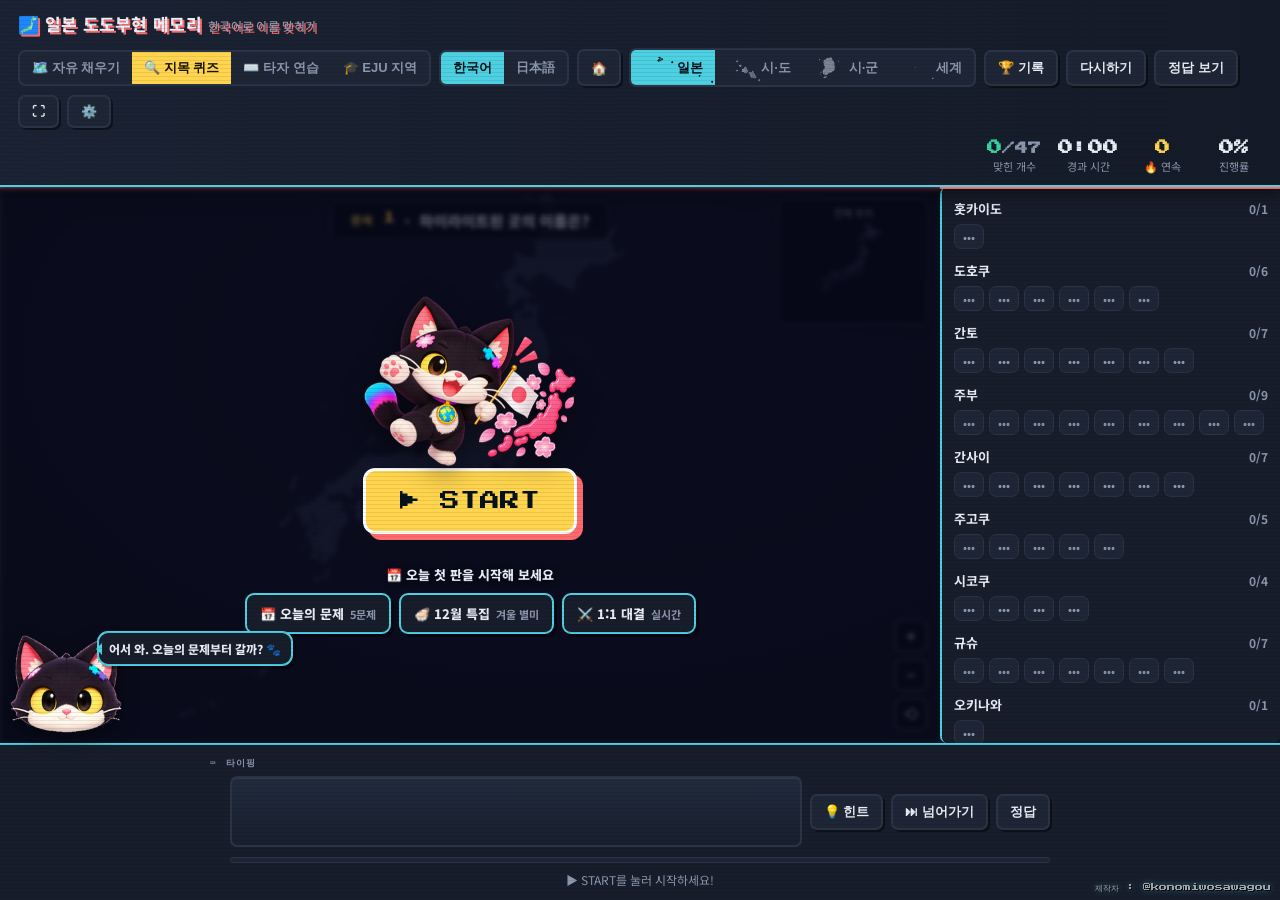
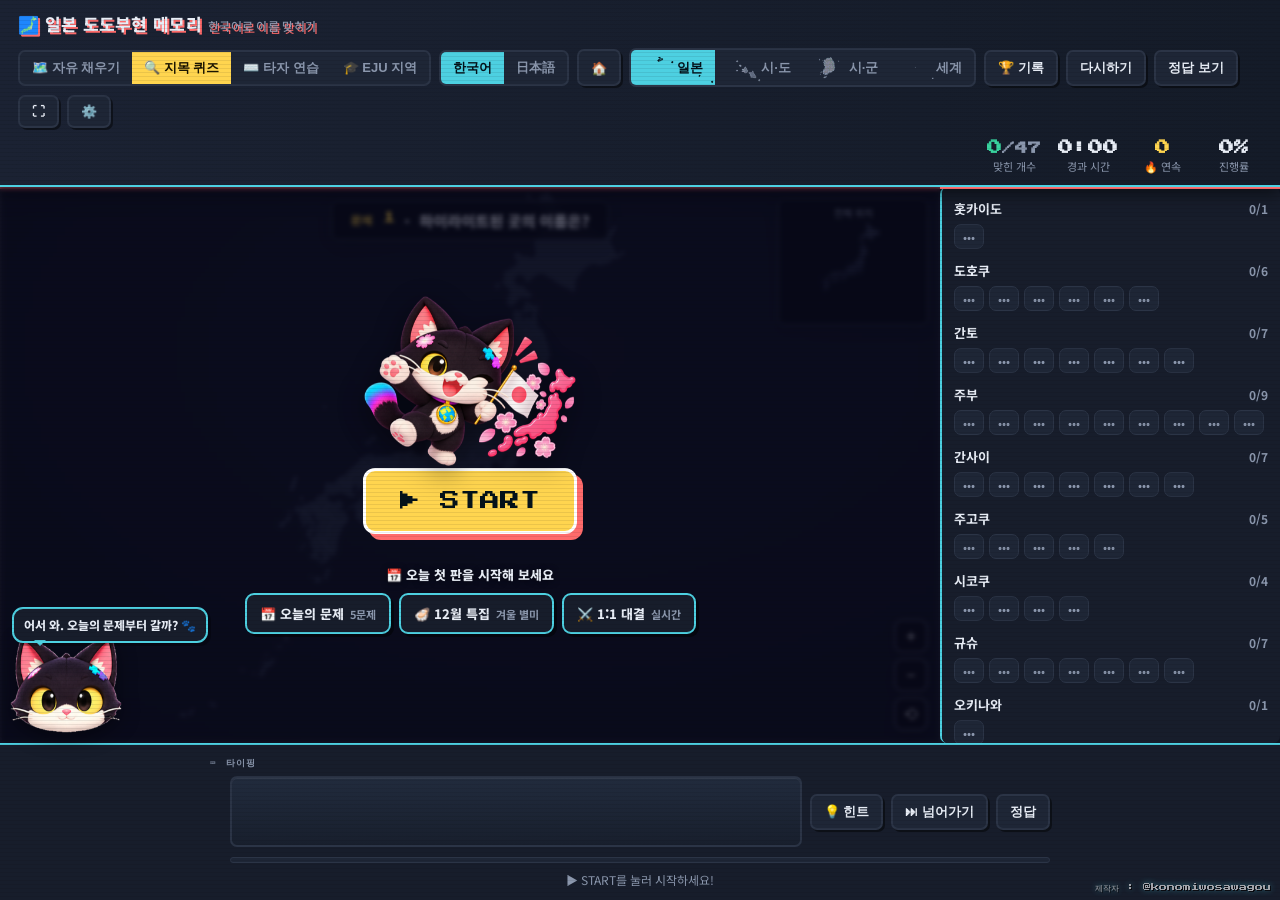
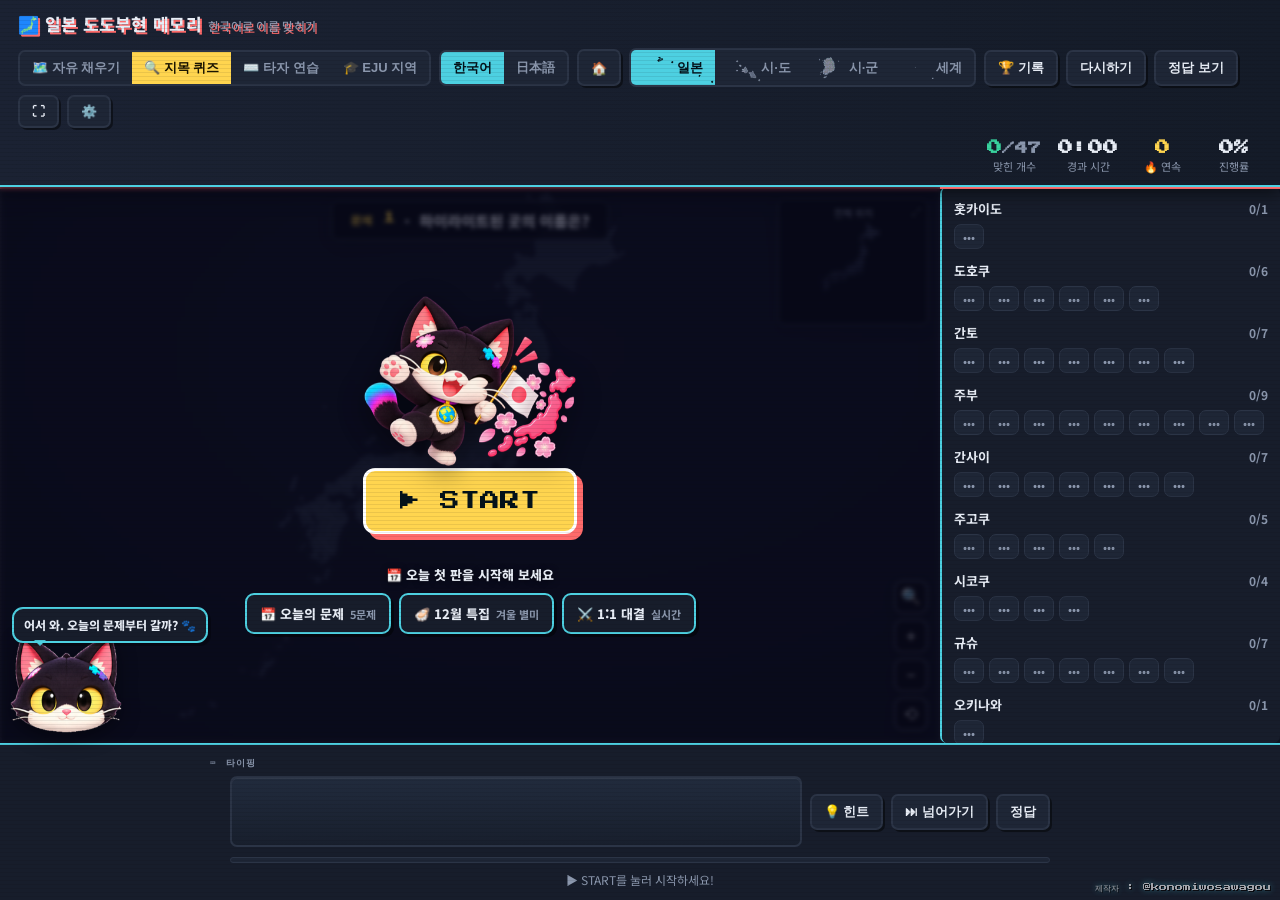
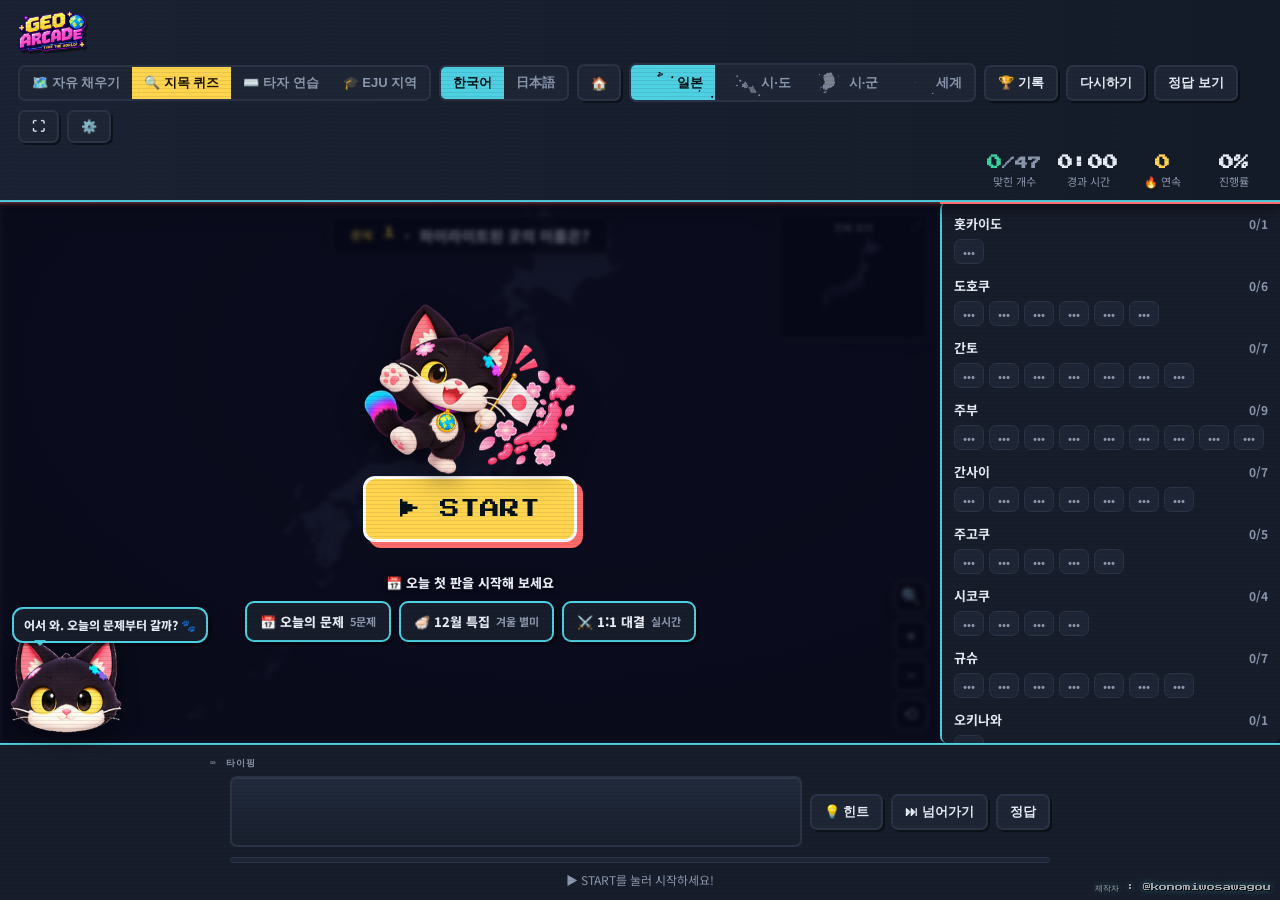
